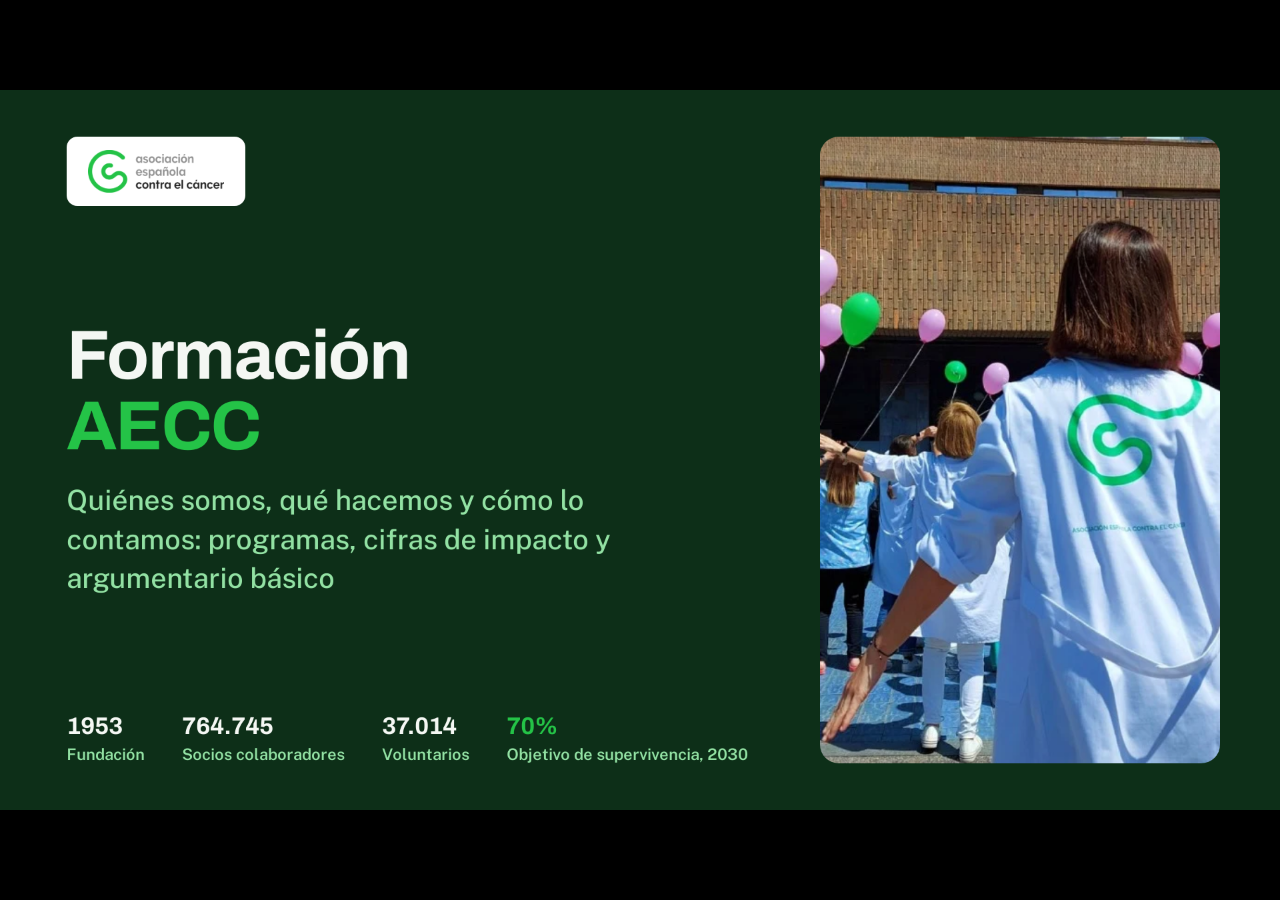
==== bundled/Formación AECC.html @ af008839 "Publicar formaciones ONG Portada (index.html) y siete presentaciones autocontenidas en bundled/. Inc" ====
<!DOCTYPE html>
<html>
<head>
  <meta charset="utf-8">
  <title>Bundled Page</title>
  <style>
    * { margin: 0; padding: 0; box-sizing: border-box; }
    body { background: #0d2f18; display: flex; align-items: center; justify-content: center; min-height: 100vh; font-family: -apple-system, BlinkMacSystemFont, sans-serif; }
    #__bundler_loading { position: fixed; bottom: 20px; right: 20px; font: 13px/1.4 -apple-system, BlinkMacSystemFont, sans-serif; color: #666; background: #fff; padding: 8px 14px; border-radius: 8px; box-shadow: 0 1px 4px rgba(0,0,0,0.12); z-index: 10000; }
    #__bundler_thumbnail { position: fixed; inset: 0; width: 100%; height: 100%; display: flex; align-items: center; justify-content: center; background: #0d2f18; z-index: 9999; }
    #__bundler_thumbnail svg { width: 100%; height: 100%; object-fit: contain; }
    #__bundler_placeholder { color: #999; font-size: 14px; }
  </style>
  <noscript>
    <style>#__bundler_loading { display: none; }</style>
    <div style="position:fixed;bottom:12px;left:12px;font:13px/1.4 -apple-system,BlinkMacSystemFont,sans-serif;color:#999;background:rgba(255,255,255,0.9);padding:6px 12px;border-radius:6px;box-shadow:0 1px 4px rgba(0,0,0,0.08);z-index:10000;">
      This page requires JavaScript to display.
    </div>
  </noscript>
</head>
<body>
  <div id="__bundler_thumbnail">
  <svg sc-camel-view-box="0 0 1200 800" xmlns="http://www.w3.org/2000/svg">
    <rect width="1200" height="800" fill="#0d2f18"></rect>
    <circle cx="600" cy="400" r="260" fill="none" stroke="#24C347" stroke-width="14" opacity="0.5"></circle>
    <path d="M600 300 C520 220 380 260 380 380 C380 480 480 540 600 640 C720 540 820 480 820 380 C820 260 680 220 600 300 Z" fill="#24C347"></path>
  </svg>
</div>
  <div id="__bundler_loading">Unpacking...</div>

  <script>
    
document.addEventListener('DOMContentLoaded', async function() {
  const loading = document.getElementById('__bundler_loading');
  function setStatus(msg) { if (loading) loading.textContent = msg; }

  const FONT_MIME = /^(font[/]|application[/](x-)?font-|application[/]vnd\.ms-fontobject)/i;
  const MIME_TOKEN = /^[\w.+-]+[/][\w.+-]+$/;
  function toBase64(bytes) {
    let bin = '';
    for (let i = 0; i < bytes.length; i += 0x8000) {
      bin += String.fromCharCode.apply(null, bytes.subarray(i, i + 0x8000));
    }
    return btoa(bin);
  }

  // Error sink persists across replaceWith since it's on window, not the DOM.
  window.addEventListener('error', function(e) {
    // Failed resource loads (CSP-blocked links, scripts, images) fire plain
    // events at the element — warn only; real JS errors carry message/error.
    if (!e.message && !e.error && e.target && e.target !== window) {
      console.warn('[bundle] resource failed to load:',
        e.target.tagName, String(e.target.src || e.target.href || ''));
      return;
    }
    var p = document.body || document.documentElement;
    var d = document.getElementById('__bundler_err') || p.appendChild(document.createElement('div'));
    d.id = '__bundler_err';
    d.style.cssText = 'position:fixed;bottom:12px;left:12px;right:12px;font:12px/1.4 ui-monospace,monospace;background:#2a1215;color:#ff8a80;padding:10px 14px;border-radius:8px;border:1px solid #5c2b2e;z-index:99999;white-space:pre-wrap;max-height:40vh;overflow:auto';
    d.textContent = (d.textContent ? d.textContent + String.fromCharCode(10) : '') +
      '[bundle] ' + (e.message || e.type) +
      (e.filename ? ' (' + e.filename.slice(0, 60) + ':' + e.lineno + ')' : '');
  }, true);

  try {
    const manifestEl = document.querySelector('script[type="__bundler/manifest"]');
    const templateEl = document.querySelector('script[type="__bundler/template"]');
    if (!manifestEl || !templateEl) {
      setStatus('Error: missing bundle data');
      console.error('[bundler] Missing script tags — manifestEl:', !!manifestEl, 'templateEl:', !!templateEl);
      return;
    }

    const manifest = JSON.parse(manifestEl.textContent);
    let template = JSON.parse(templateEl.textContent);

    const uuids = Object.keys(manifest);
    setStatus('Unpacking ' + uuids.length + ' assets...');

    const blobUrls = {};
    const resourceBlobs = {};
    await Promise.all(uuids.map(async (uuid) => {
      const entry = manifest[uuid];
      try {
        const binaryStr = atob(entry.data);
        const bytes = new Uint8Array(binaryStr.length);
        for (let i = 0; i < binaryStr.length; i++) bytes[i] = binaryStr.charCodeAt(i);

        let finalBytes = bytes;
        if (entry.compressed) {
          if (typeof DecompressionStream !== 'undefined') {
            const ds = new DecompressionStream('gzip');
            const writer = ds.writable.getWriter();
            const reader = ds.readable.getReader();
            writer.write(bytes);
            writer.close();
            const chunks = [];
            let totalLen = 0;
            while (true) {
              const { done, value } = await reader.read();
              if (done) break;
              chunks.push(value);
              totalLen += value.length;
            }
            finalBytes = new Uint8Array(totalLen);
            let offset = 0;
            for (const chunk of chunks) { finalBytes.set(chunk, offset); offset += chunk.length; }
          } else {
            console.warn('DecompressionStream not available, asset ' + uuid + ' may not render');
          }
        }

        if (FONT_MIME.test(entry.mime) && MIME_TOKEN.test(entry.mime)) {
          // Strict artifact hosts allow font-src data: but not blob:.
          blobUrls[uuid] = 'data:' + entry.mime + ';base64,' +
            (entry.compressed ? toBase64(finalBytes) : entry.data);
        } else {
          const blob = new Blob([finalBytes], { type: entry.mime });
          blobUrls[uuid] = URL.createObjectURL(blob);
          resourceBlobs[blobUrls[uuid]] = blob;
        }
      } catch (err) {
        console.error('Failed to decode asset ' + uuid + ':', err);
        const blob = new Blob([], { type: entry.mime });
        blobUrls[uuid] = URL.createObjectURL(blob);
        resourceBlobs[blobUrls[uuid]] = blob;
      }
    }));

    const extResEl = document.querySelector('script[type="__bundler/ext_resources"]');
    const extResources = extResEl ? JSON.parse(extResEl.textContent) : [];
    const resourceMap = {};
    for (const entry of extResources) {
      if (blobUrls[entry.uuid]) resourceMap[entry.id] = blobUrls[entry.uuid];
    }

    // Artifact-host CSP (connect-src 'self') refuses fetch() of blob: URLs —
    // consumers read these Blobs directly. Survives the swap like the error sink.
    window.__resourceBlobs = resourceBlobs;

    setStatus('Rendering...');
    for (const uuid of uuids) template = template.split(uuid).join(blobUrls[uuid]);

    // Strip integrity + crossorigin — blob URLs from a file:// document inherit
    // a null origin, so crossorigin forces a CORS fetch that SRI then rejects.
    // The manifest bytes are ours; SRI protects against CDN compromise, not this.
    template = template.replace(/\s+integrity="[^"]*"/gi, '').replace(/\s+crossorigin="[^"]*"/gi, '');

    const resourceScript = '<script>window.__resources = ' +
      JSON.stringify(resourceMap).replace(/<\//g, '<\\/') +
      ';</' + 'script>';
    // Inject after <head> so the DOCTYPE stays first; prepending the script
    // would push the parser into quirks mode. DOMParser always emits a <head>
    // (synthesizing one if the source HTML omitted it) but may carry
    // attributes through, so match the full opening tag. slice() rather than
    // replace() keeps us clear of $-pattern substitution in resourceScript.
    const headOpen = template.match(/<head[^>]*>/i);
    if (headOpen) {
      const i = headOpen.index + headOpen[0].length;
      template = template.slice(0, i) + resourceScript + template.slice(i);
    }

    // Parse the template and swap the root element. Scripts inserted via
    // DOMParser/replaceWith are inert per spec — re-create each with
    // createElement so they execute, awaiting onload for src scripts to
    // preserve ordering (React before ReactDOM before Babel before text/babel).
    const doc = new DOMParser().parseFromString(template, 'text/html');
    document.documentElement.replaceWith(doc.documentElement);
    const dead = Array.from(document.scripts);
    for (const old of dead) {
      const s = document.createElement('script');
      for (const a of old.attributes) s.setAttribute(a.name, a.value);
      s.textContent = old.textContent;
      // text/babel scripts with a src: read and inline. transformScriptTags
      // does XHR against the src, but blob:null/ from a file:// origin is
      // silently dropped. Inlining makes it a plain inline babel script,
      // which transformScriptTags handles unconditionally.
      if ((s.type === 'text/babel' || s.type === 'text/jsx') && s.src) {
        const pre = resourceBlobs[s.src.split('#')[0]];
        s.textContent = pre ? await pre.text() : await (await fetch(s.src)).text();
        s.removeAttribute('src');
      }
      const p = s.src ? new Promise(function(r) { s.onload = s.onerror = r; }) : null;
      old.replaceWith(s);
      if (p) await p;
    }
    // Babel standalone auto-transforms type=text/babel on DOMContentLoaded,
    // which fired before we swapped the document. Trigger manually if present.
    if (window.Babel && typeof window.Babel.transformScriptTags === 'function') {
      window.Babel.transformScriptTags();
    }
  } catch (err) {
    setStatus('Error unpacking: ' + err.message);
    console.error('Bundle unpack error:', err);
  }
});

  </script>

  <script type="__bundler/manifest">
{"0589532a-758d-4227-93f1-48cbd0598e9f":{"mime":"image/jpeg","compressed":false,"data":"/9j/4AAQSkZJRgABAQAAAQABAAD/2wBDAAYEBAUEBAYFBQUGBgYHCQ4JCQgICRINDQoOFRIWFhUSFBQXGiEcFxgfGRQUHScdHyIjJSUlFhwpLCgkKyEkJST/2wBDAQYGBgkICREJCREkGBQYJCQkJCQkJCQkJCQkJCQkJCQkJCQkJCQkJCQkJCQkJCQkJCQkJCQkJCQkJCQkJCQkJCT/wgARCAKrBAADASIAAhEBAxEB/8QAGwAAAgMBAQEAAAAAAAAAAAAAAgMBBAUABgf/xAAZAQEBAQEBAQAAAAAAAAAAAAAAAQIDBAX/2gAMAwEAAhADEAAAAUb+RtcdMEo1BExAExAWwBa2gJW1YlbVixMQRKAYKCImCO7joniJ7ju7jp6Tp6TigiSgySgyZkgYOBYsAWpoFWs5/LrDLdbO8/L28iGxwAWqt/pkL9c4PP1czUyKOnm7w9Dl50ba7SrPRqNMIyIxhbQGjNS5TN5JgzmiPLsdEir/[base64]/ZxuXSqVZi30dObNJ1cSBL6ZdYqWoz1PR0yazSWHUbUpxERBrOq5GKTJ1wuCbZUxVjGBErkGKTwMGd0w/[base64]/[base64]/RZNt0riTKy1HtS4YM8DB8KFvJXh8FfnxSBsAIhwCoMSJjie7l6O4ju4khIIhmCIJGGsg+Hg+Ho9dExZETBAkIIkIIlAAGKrAwRa2rFKasWBiDEwR0wd3cd3ScUSEYmG5Tae5LxjQZBHEhTB1AGEAh9Na+WzJxrN5lzOsY/[base64]/QzbDAbLJxMFI8csqudZ+Raoceq9a77XecfbYvvyVHJqj531gZvz7C+u1c6+Kj9dzNZ+a97jClw6t5FRbzmS2ph2bnzYXqNXLpadlDqkonGgRbraj0EpBYpmlwQbztJg9vNn0Xm9/[base64]/ALH8xzc06522mVWZsIcFkSMjgNUvJarUbqZd/[base64]/n6zUB4lNVlZRGwiOZXhb7KD5XioRwqmwuXNjJAiRmKASiILuOYpljg5UvcBgLfAp4OCkoJmvye1iYWImCBmEiJEgSEESFRAwBejUs9DZqM1HQMkL7guS8KO46gymtm8BJMRJMxxPRJPRJ3Rx0dBJBIcq4bypGcEhSMnd0kdPHd3E9HE93Hd3E9HA4W55zHS0eTf8/[base64]/[base64]/Qsr2qt2PVRIkRMLETBAkJAyJAzAetVu6jM7RrU61WNLazRTSWQ7KvebljfzrodkKyWHKZRyMhSPBcMk9HE9HEyMxMx1FAAMWirDF/NtqT2kyy6FptRRt4CSkgugmO4inYor5Lzvo8vh6Q9Z4Xb49fa4zNfXOtNiurTzKGd7dSOzOkpXoDpDbXOrBVj3nTqme8dkamh24+QHWy4MVsskJGxa38ucy0xCr2q8Z4NphZrM9TdXuyp60EtUYqLqWcnQ1lqXxcPlwTrRkLOemnaXa1wqAyAznqz8+/nom/S0D0scMvRMHDMERIkDMAzB1oWsrW3DRbpwV7PuDKtijZbtCiKGG8Wtqyk2YKroKfD1jJHguHoPh4LhgOQ4PhGigFwaYBcvy1aljPehx7kn0ptO/wBNTI9RSMwXDxMRJ3dAujdpL5wbdPHTDxvpHz7HS97P5j67h29bSFMLq2XY3Tu0GRpFXfrHAwCS6JelYXNzQxbO82NfyXpO/Gx5/wBAjry8r1ivjUwI3LmpZRcIISJTLVyNPAKFauG5q6vm/[base64]/0D5P7Q9UQHqzMcTw8FA8csxWvR0ah53zfsPPS4IW68rGKdx67ez5Lb4d9lBuyzSsdNDdpPLhrYzKrMGNiep82up6fH2foeKRZT1nQ4CMfL9F5rFNYhZKuAVk61KPM5Pp8rUxtCtp1p6tC/nU5ejmmOJs1nSvp0BGgl0XGUyluMRYVtdyQmqaJzL+aibNa7Fy/Tv0AzEvRMEDMECUDrye1F+UtYykEQWX1SPQv8vrWdBABkXqK+khN5L3n7FGPU4NnBXY2EOsPgkYSZLDaxFg65j2IcNkZQmA07w/q/luZp/QPlf0U0815atHynuM6PFe21WhHBV0cJ0DyyQShD0KCbAGbg+oypfHVd3PMi3CMbdcpdx6+k1PLa/[base64]/[base64]/n0mQHBjOh9O8R6/emnNi3rImhK6mpUkpLb6dsdK5GSohkrIbIERWsKMnF9DjS5a7HHm6HoMCW3Zyb/Pe/u+R3vP6PT2ch+bpRTZct4ClmRIBVgVr6uXo+vytQ6v155+Fv4EqJJeYddtQr1Tpak15CrWhQvy2BIIr592hU6OdfS2xDC/aoWJbALcIToIXNu1JTXCty1VHMl+/Uu22WAaV4mJejoOkWVdh4ambaQ8PJ13Hn12MsxqehUlnRydWyzUbWWlsY/oJOqw9Ywb9AsXKj0tXkvVT6Ip6G35bQrcKnZHGuRspEeCBGfPvb/PZKpK3s59LdO9vb7MNJXFQjKrZ8XrGffq46s0cQETESMNTBkxBISIjG3c6PPwwFT5n2HnIxSJa6N3C0uXTa1fJ6fn9HqreNo4t1iWayZCVdBQJKVGvXlnu8ed5v0/lSV8GYFZtcqVLdXRHH1jr1S5K1Z14rUrNWyxep3Rj0WCwfRLNyjbW0pwGdV0awpiuSGocalyndWxI8iYkZejoJfDNS6tq6otRJeRZumd5XexjJz9TMlTqZehY2q6qob2JryItVzXHHiG2a+imlVt0FWpiCXqlL13Esm+/DdWoFOyNSymK8N7bxciPoflvpQN2Tt6Brg47MQsUlbEqNRDrHNBoc8JMiYRwRxLkgZUMrsWYVPUzVsYu7Rjx6btSVVpHGrYrN8/fe1fMa/[base64]/WbDEsuSjoqEvDNLy255/[base64]/Hwywh5dt1bkLWxI0hJX2KNqLZDNVc67RQXNsmbF2oc6rInl6tb2gAUGWWNLNabJqJw9ZNAis15HP8AT4EtTuGw7FZ4HQ+LDa9m2jXYEHoVNhMrIP0lUevZ0eddV0rPRY+35xaHosH06aceZWvsPPSoo/UPlv0VL+fm+NX2tfF9IZFHV8maT/KXz0z6dk2Roa4y9BnL4SV8s7FtYMY64WrblK4ei1vNegKuZtUCjqUb1WTXyOzNWvLjUt+jHm6OlmLptpW+PV93Ntcuuzfxr/HrrWc63ZcbXZvDSCbmFtCapea9ZSPJC5Ps8YAY2cYnXAYCkuUK4uXnqdFy3WtC0WFIZixU2qdg0uCYpVXLsuXql9a9LXqpiBcpKn2HnfV2HkJzVitY0hecdVG6tLQLdnOfR4uxRXztfTzJJs1bFDcp3YGwALVmGFrWqayfPtt/nq9Bj05Km5h+hTa836rFXK9r4D1RflBynUvMs816FOQY1mn6tNpNrKWpQbXihmekYV9tWpTNHxxp6FeggJ3hqy+7Rh2wcu1QlpVLlMbaq2Uu7eBqro1mJEXKr6tDwJaiu6Wc2/nnms2/RlZdovzq01JcOujoZNzl23bWRf560XUrG82prv1g44rEotLzvI817bI3jzYnHr8kFEkCQUC2AL4ol6xXslx6HRC5CmNUwSXLNFlNgiIYl+5WtKxbOMzM3c4tbFPXsxaXturylb2WSeSz/QLjP0cy+WUWKBYqqqh5zUi7Fd1HaSUW6d7PWLKL6aGlTt0jLsY6pai7JlD6S5VE7KDxTdnzqexf43fXShYFisyweV9h4/0KbXn7OQpwBy9cr7CWsP0nhrLn0HzPrDknWUfBe7QfN9y6srCuZa9K9RG2a1lHamXfW+JABYrWasLYpAEUS3ayqpiVDEkwItmlnDtYtUbPLpqX8e/y7alzMvRdbWZrDjUWowZhFosjnfnsD3OB15Yvd3q8vAQgCY0AmMvWq9ktMSyBUxdNYphKnCBIiHYrXUvWUPUu7gKtsANrI1bNWa77K/WTKVTUSvlKfqfKx1MVKpLlItLVUD0PLJQ2CqsWM0qOst9VrKsoZ9mrKV+tbSy1QKGZcybNOFXTJq7useO1N62DaaR81peh8gnoIwL66La2jF3epbdZHlfYePT1e/5b0YtUJUxACvgauPLXNDBdO1VGWa1lLFqrZXVV0i3osWWq7FFeuxEoZ9vMKMiRJiYxjYxqH1Wcut+/j3OPXZuZNvl11X5tqy6yqesWpVNhCXCkWk535rK9ngd+OUJR6fKAnAEHC85TBxIKVwzNkmuUdImq1Nro7QztNbjAYT3Qd0ShiA1t2PKU692j5vXPo2b4cI9FkUoLxZ/F5dWKepNctvqXhlqndir3GWdzM26r4l7Jlr8LUdbRaUhISrj7JWZzmwMv0Fp6nS8tdXex8OsBlWYlyUa1mzAv+g3Tz/tbVgqfN/[base64]/o52iMdAQL03V1LJULKFF9WXnJto16zWOXxDZvC7Nm1ZmxuEedx/X+VMbMuVA1ssCL+bePR7/mdFPRW8y8TTbRXznmPfJPCaevVOFdsZXu5stRcrIrNUMeh6WmqcuqKyJlTbHhICaN3Plo0LlE4xMmYkdIvOr2F50o1Fz6WbdB/PprW8i3x66bs+1jdyzRfZeKq+5sQB2cDFSjUtrxrytH1/nPX5afd3p8/[base64]/LrzDlQqrATKIak1koIFbEhjMHRPHsoT2a2FwpwsEaAQEPSo8ZCybImrappqtEhm/lbNUse3nSiUWhugm0Ptrt2G2IDSNQnFZhnJ7pe7pOsztHb6dWw5gbBpTnyortojUI6HGtoQHyoB9ZFD0rZfVcUM7TzCrE8hMWws2K1gsOSxXOS6yKduiUaFylLWMGDoZwuRgZYrMLwi86/ReWEOsHkI3/AD/PZSMzTXVTxu+6gznvQfQfjpoOoOxq3ZoNlR8/9J5n3eCY6e/KWBB1cpHDIEkuCXCJwNUjSElBLa46Bk6R49UK+zoojie6UiW2VrMtOim251VKlrCSJqXjVNbzaTeyaoJMJWXqugjdGtp0TOI4Dqi8yxjlWqYS93cnOC+t/apbiPsDGkVDpwnPZWhVWUL0iBbZXNLIi1atbRpFc5JHurWVo5mnmlPu5CYthYsVrQdms9XMU2wKNmlFKpZrKhyXlpgmVk2axzlNLbokh9Rxes07g7znpK8eP4g59CkOVrazM6vWKFjn0uNqt57unTLN8zl2q30PBxR28yPAQxTiRmRcTA5DkDwJYw6zgEMWMICIGRP/xAAuEAACAgEEAQMFAAICAwEBAAAAAQIDEQQQEiExBRMgIjAyQEEUIzNQBiRCFUP/2gAIAQEAAQUC06K/tMYx/wDRsmeVRT1b545J+UuNUex/lUsrh9cTUQzLhgsXHaHiRAfiW38XiQuirzft/a/P9z232toFE+UftZMmRWYPcbFMVo7RSMjfUfODHUYnEcOlDJwJVnt5PZJQ4/Y06I/bYx/9Exk31XV9KXEsKVlWflL8c4S809Fr7z1Y8wZZ5ksFTypIRnKa62iz+5y6vNr7XheYdT/+s9kPBE0b6/QyZORzOZzFaO3IpmUSfUTBJdQiYLY/TgSHH40IX22Mf/Rz8flKMS5NE/xr/C2OJzMEfNcif1QT6hLnU0apYcirpzF3t4f9k8kRiKngn9TYvMHhktq/LI/jpJdp/r5ORzOYpiuHZkjZg5ItnlIwY6+FK+4xjH+wvsPazzF5vUu7fxbWIL6Lu5SeDIiHUlPp9OqWJyRqI8q2Q/KZHA9ntE/v9q8Tf1f2Pk8Rl3tHznLX46V/Wn1n45M/rZMnLdSHLPxqX3GMf7CF9h7WEH/uUu5vMLJFf/F+Tmj/AOeRy+uM1hPqUvrU+UcZV8VArfcuzH1bJ4UhbIh1F9z8kD+yfSH5W3803/J8smTJn4ZM/tV/dYx/roXzYxk/CeJqWSUvomyM/wDXKWJ2PrPSJxeUzrDZVMm+SuXuQr6kxSG8Euz/AOH4W0Vkb6/uUipdNkvCGLz/AFrrTf8AJj44Mf8ARQ+4xjH+shC+bGPt2s/sZdc8ExfjazlmMvEH1cRY59Y5JSwVWYeeMrIcLF5/svEZYHLJLwtl0NmcbR6rJ+EMW3/zpV/s+ODBgwY3wY/bj9xjGP8AWQhfNjMYV0hdut5eXibINyLPKJFD+rUCM5UZ4GzkSllZ9yGO5ecfR4Ij7URCY2Z7hxal4Jef693+Ok/P7ON8fDBgx+svuMYxj/UQhC+bGWyxG19cus4IS+mTKZ4NR+cfL8Uy+q3sZnDZkh2J9ReH4lLsj4fnxtLpPwn0xkSTIsa7j2f3fQw/2e2OtHtntmDi/wDsHs/1UIQhfFjGTfJ2Ge0+63lTxx//AJ3dpdQK/wAp52aEx9NMif2Qto+ZL6l4fl/BEvKG8qHkW0UaCP8AsltJGBxMDgcRwOA4nF/q4/VYx/qIQhC+TGWEvpLPP/3HzW8SyLw/xk+yP5xaLIQiT6PDfe0ZYP4/EeowZPwp8lF8XOPZndH9/hEW9MetI8Sjae4hWcts52fg/hjrBxMDgcBxOJj/AKJjGMf6aEIQvi9mMs7dn5TWHB9+JNn/ANFq7/kfOckb8QnB4faXj+oTHtHx/PDi87+Hstv4IjsipYhpvG2TkKWD3GKZ7iPcMnPO38P4YMHE4nE4HA4nEx+6xj/SQhCF85EifizxYNpjWHIizI/NqIYOXIhjZNpyWJeCaELznJ/9R2sWJLyiSP7svB/No7Ux5S44q06+ndfFscmKYrGcz3DmZOW2fjgwcTicDiYMfssf6KEIQhfJ7SRIu7U/GBS5jIvEhNNWJMxhC6k+nJZjISyWSUtv5BkvMfykTjzghbS6f8I+PB/Md4F4NLH6rOq6V9OyF8WPZfDJk5s5nuHuCmcjPwez/YezH+ihCEIXxY+9pki3qMiSwQ/KzqciMkfgx+dvKp7JfSf0/pHzIj4XZjiTWHDaXZE8NecfDxtool/iC+nZC+WDH3MnI5nuHuCmcjOf2WMf6KEIQvkzBIZ5leyT7miuObNR/wAsvqRGXuKRIltEzxcsMnvjJ4bKya4meSl2L6T+v4YMbJnk/ujLyP47JGDBj9nP7LH+ghCEIQvh53n4kPqN88EmZzBfTOzsre3gTJIyR7MNEiLyNdmCEuLsWJfxYzayP4sZk8rHX9bF4/giIjSFvc94/DBgwcTBgx/1L2Yx/fQhCEIXwwPaW1jxHUWZnLsjLBI8kvpk+0Rffkkhiez6b7U0ReDgflH+ZJ9kN2sCPA/JDw1vEiaX8X/zbJiYjPxe2DBgwcTicTBj/o2P9FCEIXxWz2l4s6NRPqXUuuLMoawThk/F42Uj8iS2iySIMaGsEZOJhSJH9fdcX2Me8umLqQ+tkRNN+KX17rbJk5HI5GTP2cGDBxOJgx+89n+ghCEL5MbLZxirtZUiV7Y8sq0F94v/AB3UyhqPTtVpzPEjLg7IcjwS2TJfUNYIsXalHiZLI7QfWCfTreV4fga2zEfiXa/hDtTOuCZHzpfxj+WyEY+D+GTkcjkZMmfsY/fY/wBBMiyIvm5cTUanBYnJI0+hs1JpvSaajioIbyX+n6W8t/8AHqyz0S+Bfo51koYODOInglHO0GKLkcHEX1Raw0QfVsSHTsWVH6ookjrMJLEt6Sxbo0r+iL72QtsGDA4nEwY+eTJyORyMmdn95/ov7y2ZyIMgIXyseFyjOyyfuP0/0x2EK1BDYxmGdo5k4K0n6Jpri3/xipk//HtXBaj0vWVkq5wJLZSI3SR9DclgwIazFogxLDGTRDb+/wAq8yJLaJpvEN0L7ODBgwYMfPJk5GTP3H+k/uraR/aiAvnqZdwpttt0XpPGWFFctsbYGho4CidnZk5FmnpuL/QtJYaj0Bot9Kvrb01kTjKJ5X4NYkeCa2TOhomiGEYF5IdEx97RNN4j42iLfJkyZ+5gwY+2v12P7iEMmLzUiItkLbIlKxw9OjmNUY7S2TE9+JwOBwOJxHExu45HUmS0qZZ6apLV+m26YkjwRZ7eRpxEz+fye0vCJeTypD6I9mmZHxnaIvs5MmTJn9R/9EhDJxIx7rREXwUHIjp0hShAVsTKe2BxOBg7+zxOBwOI4mEzB7aa13oVdxqdDdpW11CwbP6mRLOz+OO3lD8KWFLxA0/kyJkRffyZMmTO7+wt3/0SRGuTFpLZC9MtkR9JI+nJC0SI6WKP8eB7MT24nFGDA6oMelif49qM6mB/kyR/k1MUovfBgwY2wYMGNsEkSOXamLDL9LC6PqHorqJLi1ga2i+5ofjkcR8ELskfxkSjyzImRYv1smfmvk2N/ov7NWltuKvR5Mj6TShenUIWjqQqoox+i4RY9LUx6VHtWo/2o5tHuxMrbBjfI2OZIZ4FPBC1MnFTj6tpY+4001I8ikh9khI/uMy8H9YtqGMZEiL5P9hfHI3+zGLk9J6WRjGC/cwmOiDPbsR7l0BayvKmpbNDgxxGcSSJHNor1JrvT1qzX6eemsIy4mDJPsQyO39fYvJUz+MiiK+eDBgwY+GTJkz9lfJmRyM7Jfrwg5y0WhjRFsS/6GVcZk9BE4ayk/z+BC+u3Z1ptwZKslXgsrK9NyFGVRqtLT6hVrvTrNBbPsrkceSYvDQh+H4R/SoX4kUJfBP7TH88md0LdbtjZnZIjH9ZLL9P0SqjJkY/9K4qRZ6dRYPT6uk/z5VlWqqtMZHWX04hVKUJdSjwaNTo4a3T63Rz0N+MOEsbYwLyllze62rF+KIISGt0xMz9hj+2hbrZsbHskRQl+rRobLjT+nV1NvCivsZ/YyZ+w0mWaCiYtNbUQtkicozip9wkeRfSerenx11NkJVyIvt9oj1GW6P7WRlmCIISGND2yJifzZgwYMfYWz3bGzOyQkL9SFUrXpfTYwElHZ9tdfJvBnIv+jk8RRg1MHXbRjihoR6x6OtVKr0PTRj6h6LOiSWIofUTAxD81kPxgQRge0kPbImZ+6/itnux7JCWy/T0+hlcU6eFS2kyK+Tlgzkiv2sGPs29R8iJ1qSrzU4syORY1KCgjgesemfQunLse2BdH9rK/FaIIwNGBjQ1smKQpHIyZ+8tnu9sC3yZ/R0Wl5EY4W7F8W8Ep5cF9zJn9i3uCkJmTU1lc8swWRwRZyH2etekqGzey87VkPFCIIwNDRgkhoa2yKQpGdsmTJkz9lbN74MbLZmTl+hTX7k4LjHdiGxb+Cywqj+nn9OXib4yUz3D8jhxlB9DGsSrXHacFNesejf4263gRKERRgwSRgkhowOI47ZM/YyZMmTJkyZM7IUTAxCRgkMXn7+nXE/i3Z4Qt7bMEFzlFYX38mTJn9ORrHwcbllQyQ8W18lW+ltOPJVi2srU4+oenS0+qq/8dvsqtplRL+IX5VlEeojMEjBJDRxOA4jRgwYMfaycjItkRW2BiQkYJDI/frjyl4lD8N/7KRHeyfFSlydMML9/JkycjkcxzYrOa1seUKHyKulEY+pJ7MlB8lszUUQtKWmesemf5UJpwceyPmn8qF1FDMEjBJDQonEcSURr7mRyMkRbIjtgYkJDJEiH39PDCl+UPwXgZkSy9pPCtsyaavk/H6WDHzyZMnI5HI5b4LJe3GDGslMXGd8cq1e1fVZ0rBTH4j4ztnZywO7vnyb/ANUoWqSu0Om1Jqv/AB+olTKq6mP1VLoe0jA0NGN3ElAcTicR/PA0NbRQlvAQ11gSEiZIZD70I8pRWFYu6/xg8ol4Xhb32EF7tkYqEW/2MjkczkZM74Mb6z/ijeV2GSX1LXVZWnllJlQ0RWI5HbxPdQpDZPpptSlD3IQtnCyt9Ps9T0imVw+qn4f1mDHbGzPaRKI0Y2l88DQ0YIRMbf2C6iiWyRgsJbQ+9THCJPuqRHafwslxV1hpIcISsF3t5/TycjmcjO2NsGDBj4XfVCUnXYtSoRr13KcJKS1EOo/RdGJHoj2mSZOfbkyFhyJ9kERLalJ1i8aiKkrtDOh0Y2Q9nt/ZkmV9uKJokYGWM5CZkyZMiMEkY7gh7R8xXUETMEVtYSP7D7sI8pRiYLenR4T7TJsyZ21FhBO2z8YpZPBnIv0MnIcy3UwqUblYs7JCicTiYMfK19ax/XfOSejtNPcZViv0c+aj1gUuJyRLsayKJjBnbJkyIRcjTYsov0XtPyk8bLZ7SRxIQ7S6mPaUup7Y2ycjmRkIkJEESGVduK6iie0drCZHzD7tMcKJksWSg/[base64]/Jkchs1uvjpDUepW6mvB6NX/7SRj7bLDVRyaRLGu0r09nvSiaTUtyou5JyJzHJllTk6rOImJ7MQt8kZ4ecr3FCY1lain25SQmZ2Qt2MtLZ4Lru1YQmVPIo9TXVrJzKpEJCZFCXVhI06Efx+REyZMgitfcXRB9x2sKmWPpePyujKMXdYaiw0i7iWT4qH1NIf3299fJy1aIorbhLR3e/R9tlhfHJW+ErIV6qrV6aVFkG4vR3dRuTJmTplkO65Ce/E8b5MkLOtRZiNM+UCcOUbIcZHnZMyZOQ5DZay9k39RBmmIrq3xqJdyZBlciDK9rB/lQiJLwLawmMgiC+4odRjiURss7Kh/g5dTu9s098p33W5LpcpaaOIx+mOXOUI7ZF9xszvg9Q9KlbP22moldcpy0lPsUfbZMuRdLiV63i9ROvV1yjh6eeF7k0e/yITFI8nHtEOzHxkzmK3BfbyUW64Vz5I1NeSTGzIpHI5GTO1rL2SfZWu9OheNRLrUPtkUVIrKkYJROH1VLCgT2W1hI/sEQX24rLUemu4jJsr8z/wCPl9Oqf06TqMpEPqnT2rZlUdpSId7ZM/LO2TmTuhBVauq+eDAkau32NOj07TK+2vT1VfdZItRqIlkcPlgzkqeHV9QtMjhxYngTTFgiKW72bJDmV/7LX4jtNZWpj7c+Rn5SLWamRyyQKUUIz1qGXPauJWiuJWYHEUO0sKJPZDLCQvMCtfbpjtx2ZMrLP+NdLWP64/RTdLEKfMH7dcJc5JYUpYWeTisJszvn45LbFXDU+q3WycpTfolfGlaumUkI9Zs+lHpdXt0ZORn7bJFhbEurJ9GcOJpbMClyTpOKQzlghPmvAsnZkYyRZ0M9PXPWD8p9HqNWYowKJxMbMskX2daizO1RQVEmXyLmQKkQRArEM/oiWyGWEiJArX2kVR2yORyJEGNf68/Tb9d839epl3pI8p3yKXxIy5KyZUiTwOYn9m+pX1XUyosKf/[base64]/L1tVl2mno9RWY2Q0KJVrL6jT+rXSnrrfa0vp+u/wAacHlfakixGoiXRGjwyEuLpsyQeTBKGyyLoi87LaSLYdajqPpS/wBf8f4we+urxtkbMjZNlqyXxJQ2pRSiJItLSpFcRREisjIbIiHstpk9oESH2qlxXLC1WtlElfKY5lcj3Hh1SiaW/wD132ZVH01ZxDOZ1PhQiiPVt31VR6vtUI+5ylX4yZEZ+ODBxHpq5WKJxJaaqw9T0WnpXtlfp190LdNdSZPSo89X63b/AKz0W9zr+0yaLoZLoEojRWziVT4uq3JGeV+RKJx2hkQtmicTWRwaKHCr+LuOeMl4RqbItS+kyNmdpE4ltZZA4/VVEqWzLSwpKhI4iEzkRZElstrCe0EQI/ZqWWmajUKtX6h2NvaIrO69RCcYtZs/H8arXiuvubeI1LlK2ftVKeZ0W/69VqeUtOsi62ycjIvgtkvjrtT7updqzRiqlyyW6PT3Gm0Vell6tP3NXTp7bn6boXpI/aY0WRNRWTgOJ+Ms7VTIWEJZ28nESEYMbM1FXN0roh4tj370a1K2/Uqz/[base64]/JGNsCRgS29df+wyaT1C3SrTWy1NEhEUJCWzZKRyM/ZZNFqLEYLYdZ9t+dtPa0V25KpZI7YMGDBxMDRTZkssjyghjNT4bz8JEmORNkiBDeZMS7qQhFYiQ0SR4IyIMRYWCKyJH7CWWlhT8wEPssgjU0IknGUngr/GoteKf5Z505plwhZLlOmPKevu5Sj5j4jLDrtyL45M7IW7Z60//AGttLB3XRxGOMigRQls2SsJWCYn9qRai3aUcq+GBS4PyQ6KZlMiBkyZ+OBmnp/2Ie2q/FDEMmyUiUiUtoEN5kyBAyIgxMbMHEnE8EJCkTZYR81kSP2K4jfT8wZKfEepwT1J/k8ZajjIby6mQNQyXiXnTI1EvbpKvojbLlKAvBDpVzFIW2NsCQtsmRs9WedZnb0mrCrsyIihLZsnMnYeSIvgn8mWItXcjGTUV9TRCXEiyueCiwhZkVopnIz8WZ4ut5UttQvpXliJMmybJMe0CGzJskQI7IiJmRCRYiSIvApDZIj5rIi+aWXBEz/6RjkrtO8x4M1Wli42/SYwVPuP5XPM5vpmhjmWqnysNRL26iBkiuTxhN8SFhCZy+C35HIcj1KWdYQjzlVSq66o4cYiWzeCdhZaciLZHfO6+U0WwJoiXQyro4ZGXEjLJC1or1TK7iE8kWJ7rdopnwmxou/H+jGSJktsECG0ibGQI7R2TE+0RJoktkzIyHmBEXzh5h4sP6hMxyNVpJnvTrhjJMj5r/[base64]/zZMjYyQ9kREMkyT2gR2hsyJA/jMDiOIxsrZCRB7P41xyL8olngi+JXZFjUJLVYgThxVnRPal/QTILMrmIvfGsQimJKUUn2PZHQu3FNEZs9xikRH4kOJev9/pml9/UwrwJbMlLq63BZZkUnmjDUqOJB7L4L5MySLUNdx7NRDq1Yey6cXlFc8FcyEhMTM7Y+Fdntyn41f/M33syQ9kRESJMYiIhEdmRIbowSRMkRZCRCQmN/DyRjhY7yTbF5jBMt0UsQnOqPLk55LWS2h1WyRp1mc3mUFmWqlmYiCLJuc6tBzqs099QtdJFdisSPO3JimRyyuIsDR7aYqsmt9PtjqfTNB/i042ZJllvF6iTMuRArK2Sr4uHfxWzY5CkZGcjkTH5gXRytTDD3plsmVTK5EZCFtnbIyUSu36b3mx/lsxj2RHaRIYiIhEd0yDE9ltMsGITITIzORyOQ5lCztI5jfUrFAo1cZCvNVerJ+4synktJbf8AwxmmR/aulN5YitEfTKsfTTByNXHFlM3XNCWTgcCMSuB4HJmWiMWyqLIxMbciUyy3BqLskLucf7WkyPEWCJwx8FtOeFdreLhrORCeTI2TmO0lesKXJxJLrWVjRgwR+lp7QZCZCRGQnslvgZJZV64D/LZjHshbSJbIiIiL4RYnstplhgxsmRmKY7B2ClydMeMR9nExgdMbi7Q3Ut3WU1+80e6e4OWSWzGf2vqtE/opeyKIk5cYzl22ax/VHzHwT1EaVPW2WFWk1Vy/[base64]/dukX+7B6hIR6ddXVH3EzJGR6nH/ZVLhOEsxlPqy/iS9UpiS9YoJ+rVsnrq5nOMiKEhScX7uY5y60xLbJ5Mkp4NXf9Nk8vkf2Bp57XxyOJFd1DIskWQJVlkCxEit5iRkRkQkRkQYmJY+DGSjlaij2382MfwiQ2lsh7QIjLNq0YJRJwGsb6GrlOJOWC29Iss5C8zhBx7gadYUcbaivJZHGzK/yYyldvyvppe0UVRwrJcp6OKhp7JE2S7loI5tRrXm+McuXpMOE9BfWK7VUFfqZrdRDUCRVPGn1etjRG/VW6l6L0/wB1LT0wWooomajSuvarVTgVWqyPkp8wqIV4GzO2cEiyfV75E1hiImnnh1yypEon9qGIyTQ4lsS4fcqnsmRkQkQZGRk/ie2B97SRbX7kbIOEvmx/CJDaWyHtBkWSJiKxDROJZEYll6WvhXOXFXWlkskX3W6pxkuEq485LohIyWdq6BOOBlX5PavqPl39bIqiOL9qRotRmuyWC7UxW3p6EayONRS1G2Ut5aWi4l6QW6O+gldwpvtd9mio9+7GCcsFsmNl+myYaehrlGEYZKqCWq09Cl6vpz/9bTshqqbRs5DmXsyX+RESvzVMkxvI+iG6Z5GXF/lC6E87RZArZBikRkJmd2NEkanTq2MouL+3Ejs9lsyLIsb6mRKxbSRZEnE0dfO1Pir9X27OQuOVpYWq2qdMpS5EOiKFLBGwckywtiTKvIjxGlZna8siiqJBGs9P5SlRbByqvkLSSwenfjGJ6nXh5KL/AHa9oywe8Waps1k37KiekU9S6LZE2MQkVxFGNUNT6hO40GhlqnXodPUrtBprVrNHPSSr1l1JV6krSVhJ5H5uEIiQ81PZ7R27FIyMuNR52g9k+4shMhLBCRGRkQvg0SiarT+4msfbiR2ey2eyZyGQIC3micTRV8K4x5xt9Pcz/wDKmR9NhFXaOzTFtv0QREr8Mzg5k55JzJlXkj5kVdQltWu60JYU2W2EpZcEW6KWadPqeVFFlT1EFdXPMXp7/ZlCanEyNZIUcj1KEYVnpLf+Ncy2w5bwRTSa7Ve9Zp6HfdCCqiNlkY2w1ulemmzSzcqG1tdsiB/a+0PaG7YpHIm+tS/r2jvGQmVyIywRYmRYmZ3wMaNXpc/aREWzGLdiZnaBAW7JxPxjp19PFHgnUrYyrnWpaKVtlmmVaaeaOiY5DmSkNkivasZP6axFUSpEngtmWSEQIJCJTJSRqtOrhxcXVdOl1a2ua9yJ71USjWK271Sn/Qkel3qK1F45ZFsl3p6TUy9nTHosM2tD8S2trjbGfplCcsQUhFuyIbVP4Q2bGxnIuswpvMtkLZEZEZEZEZ4I9iYmZ2Q9uJJGr0v2UREZ3Qtmt0Vkfi0TZp39K7HBmHA4+4OsnQi/TH4kpZJjY9pFe0PEFyna+yJWipYjZItlkkRIoiZHInqmrnLBKqFyl6cz/[base64]/AK2T0e365MkN4MkslsyzvZPqzZETwQIktotbSJDGy1/BeYli2TIshIhITIyZGQmchP4skjVabj9rIt1uxkSsXz92dTq1alGLyO6KHqqyevrRZ6jFl+t5HPJyORyG9mRI+ZEOqmIrRREukWSGIRHZj6NPXKydzcpxShrKP9+ro1UbpVYmoonJQV1iLrMuymMyWmkh1yQiu62Jp4a680Wnlp6tXV72nfRp7/[base64]/lgwY3m8DeTT/AIx8VLM5vLII08S6WFYx7RRFbZH4wKLIwFXlWaSGojD07hqVGWnjO/2dFbZ/jaaa4Vf8VFbtYpuVvuxi9Jxmf8NWlsd1I5E2mav0vJZCdbhZOtw9SmiPqVWJepVELFOux5JdbT8CI7Q8w726I7MkTJkxfDJyF2PpiYmQkRkRmKQpEZieRM5GTOzGTjlaij2n8oi2ltHaQ9qmavX+yrb52vJkznaUHEb6ixMnEwYMGPjKXEk8mCjx/KeosRXErXGN8ibGIiRGtn2QjkjEjEjEUTiXzWNaq7lfVzJUz52xlOU37cKfohUlVRp//S0zrustesprOXUpE2OZPjNS9OomS9Kgf/mwRXpaYEiw5DJPZEdoMQ3stmyTLCZLyvgjpGSfe6IsjIjMUiKF0KRyEZ+LJwU1fQ6n8YC2kMW0t1Lirp85jfwuWC3oS+ed5SwN53p2/GBE08MubwrWPaK2Wyie3lxgQiRiJbWW4WovLJ5e/HkR0ynBemWZscqtbGyUNLqI+3V1GMpkmSe7kOQnkkXYHs9kR2iRMiYtmSJskx+V8P5siS4vZMiyLISFMTFIjITMi+LROCkr6HW/hAWzGLayXFS1jTjrS3VckPfIpF1UIJwc5fj8s7YJSwPs4nAcSkSzKT2gjTxwrpFjGIiR2SFAjEjEUUJYMkpcVqLiyzk/hCJp6iqA4KUbdLGcatNCmU5EpjkPeTGRGWols90LxEiYERPAyZMkf34fzkIiydfOO2RMgyLIsizImRYmJ7Z3wccE4pq+j23vEWzJWRT92Ipo1U/okLZ/B7XuRbYl8s7JEntgxsyoq8vamOX+MbpEnskISEiKSEhREhLaTwX3Fs8/[base64]/FR1UMw7Xg96DevmuLJLZDIj+T+GdsCju0Y+Mivx/Ctd1R4QukTeyIohAiiKIoUd5SLreKusyN/[base64]/giGy2QhkixkiRH45FPie5y2j2e2OBdX7ctsmSLIsUhTkhSychWYMkZbTliOqt924zsomMEpC8Z2/ETztLzF/B/FPK6MnLfJkz8cDH5q/Eiu6I8IXTJvZIrgRRGJFEVsyUiczUXEpfGEMlFOCqsjtKWCywsk9m8DmcxdmEhxMD6PJ/Y9mS0n8EQMkXshIZNljJEiPx49RjyPbS2iJmcltPuQlFxe6YpCkchSITFIyKWBM9Ru9vT/GTPL+GOO0kR+DffzycjPwwYOJxMEj+x8FEOUrPpVkxvO1cRdEFkihbZGyVmC64nLPxrryVUFVZGOENlkiUsjaJvA55F2J4PItpEvHRzQpbWk/jDaOye0iZMkSIiQ4j2TItkVLdCEjWablH4JmSLEyLFIUhCZ6tb38ZEfivEXt4+D875ORyM/HAoHAVYqxrBOWCdvIqWZiNNDjG6RPaKIIjEhES3bJywW2Fksv4QjkorwVQK442bJzJzJSJSyNjORHo5HIyNjPBxIDLUWfBENoiFs2TZMY/MSO0lvF4I2MyZyRIkdtZp+Et8iYmKQmJiYmcjXz5X5+Ufj/ADPedkZJPZfaSIowJGBlhe3k0/kh58V2j2iQIEfGzJEy0fwRUUlS2ZJlhLzZ4JbZwfz+rwWJYGRXUdrSQ/hDZCEfyZPxIZ/9RFtLeJUlh7R2htak4vz8EREIW2TU/wDKY+HkXwR/P7/BbS2Xw//EACMRAAICAQQDAQEBAQAAAAAAAAABAhEQAyAwUBIhMUBBUUL/2gAIAQMBAT8B/ShD2P7vfwXYoWHh4Y9zF2MRDGMZZZJC2sXYxEMeH8zY+3iLD+bn28T+7EPlfWx2PvIjwh94udZY+sSPhfO8MeUNdDe1C9Ep/wCF3myy9y4HsvoWLYnQ5Xzvq2hZv8T20Ndt48Nj7bSVolFPYh5fbRV/TTSRL6S/0jFyGmvotj7aGKtXiPpesNVse6iiiut0/o4kZUSRFkj6eDy9tiZeyijxK6fxofpn1HiPDYlYl/CSKHx2WWPpl9PGyenRpP8Agx/4RiSgRJMk1JER8VFYsQ4/uvghKj6VTPooWVWXj+kvT4bLLHiBL50yIzE/IoToeyho1ULlgT/a+FYiy9qzrPC5Isk7/ZfJFi97Vhmp96loorYuFMTvbZL4S+9WxZrhixMXvF5+ofAukXKmRlu1Yf8AS6p4XMmRZRWzUjT6l/hjIjIa2SXkqGq9dQxfgRHFbNWF+13UGJ7UakK99yhCeHn6Tj4vuYsTw8onHyRXcRYhPFZTNTT8va7lMTEPYjU079ruIsTE8NFZRq6X9XcJiZF4orCxq6X9XJfVrEWJ4eVjV0q9rt1hMTw9urpV7XbLCYmJ7KxqazfpF9snhMTE9mtOlXcrCYmJl41ncu8QmWWS+8n/xAAkEQACAgEDBQEBAQEAAAAAAAAAAQIQEQMgUBIhMDFAQVFCYf/aAAgBAgEBPwFfSxkRCqPqv0exex8i2MyKlSEP3tXsfIyJCEhCGjBFj2ofIyJCI0vd4FtQ+RkOl7r9toW1bVeOKkfmxrJH/u1WrdKsmeKkK16MWh0hi3LjZCpoVryL3xrpeH8FbEOlxjZnJjZ6tDFsQyNx2Z4FIexjyyOl/RRSrB02hqs06V/trZjgERRPZjJHTx4MVkWxCp+6YuEQpD7mDB0+XB6v9FsdJ8Bgx8uawO1Tpfel8833OrFOmKmL78fPJ4JvJEj/AAcsGcjti+1L6Z1nDpvNJ5pjFvyZ46foySiRZJET0dapi3NbsmTPD9WRd0PszqFSRkz+if8ADIvMuGfozgjM1V+1/wBHIUhsiR7EhZXlwPyr4s+CSH2M11YG7TMntEe68OKxbF9rZnwuJJYG92RSNFjW5U6VsXjXxSFHwOpLYqd6C7VJbVTpDpi+vODqH45IktrpGl6pi2L4l8GBocbT7EX4Whrbgj7I+rfviJEVTQl4ZIkhqsWnhit/KvidLytEo7tGf+Xb+VfE6XmaJIyZ2aU+pcS/hlElHbGXS8iee/yr5F5nTWRoaM7NLUx2Y+Hx8U0SVK2jS1M9nzMllDGtvohLqXMyRJDpUyEuli78xJDGqTto09Tp7PmZIaHStmlqY7PmJIaJK82zS1fx8w0NDV5p1pav+X5McW1TQ1tdaOrns/CuOaGhoa36Orns9yMce6aGhrdpaCXeWxcm1TQ0Y2aEcy5lqmhoavQjiPMu2hoZggu3k//EADUQAAEDAQYFAwQBBAMAAwAAAAEAAhEhAxASIDAxIkBBUFEyYXETYIGRIwRCYqFScrEzgpL/2gAIAQEABj8C7mVVYUVGSlzbzyk/b4uxI5g64XRmnUn7ghAacXTcdI5CjlKjsMDvYvOQI3m+vKn7dlTcSiEbgioum6ufZU1x9uBFSsNxyzfjH5U3wbp0ToD7aKnThSLo6FFv3gVPS8Ioo3RnxKDuL50fCodAfchGaLjmjPBzD7eIum73zRoTdOsNCftiMgRB2Ugz+NDFfBVdtcqv27OUG7A6o/8ANSNc6cfaGHLN1V4RE3Qdr5zDkD9uxfOebqqm2Sb5+6zdF0HOW6IUa8Ifa85QjF/vfI0KZB90RcbpU3QVBU3wvF8aEKVOqftkqbpUXyp0ZUquypssB3H3ZCM37qVKjQlRkxCmhP3FUqhn4VGFehcFk5TiaD4X8lkfkKqkKQqqmtGedE/a1FitT+F6YC8NUkYj7qAIuquKyav4rQj5VIPwuJpF+xy0UEQq9Mk3YssFHMLz9rOd0FwtLUQ3oFA0ILVxN/S/jtC1cD2uUusD+FVpybyPBVKKDfPIn7WIYw1WO2/A1+OzafwpaCw+y4XSvQSvQ4KoupfIzm6L4+2IaFitKlUEcpsoU4ZZ5GSn61JvP2pxKgW/LwsVlwOUPaqKDpD7OoCvTdUre/ZbLbJsqFw/K4bU/lbNcuOxeF6o+VQjk8LhKLrJQW6G6gSdCv2FwtXG670r0hUHJVAXoC4XvH5VLSfkLZpVWFb8g7CIOSLo0R9hQFitf0oaOd2Xj4XDaftcVnP/AFUOOE+6odKCsdmeJQ9pF8jLF8/YgaBVYnersfE0FTZudZn2VC21Ci2s3sXC8G+mSpVCsFqK+fCwv9PQ+b5H6+y8bvV2eolSBgPlq/itfqDw5Rb2Lm+4XC8Xk5DZ2g+D4Rsn/vypU5Pb7F2gKTU9rqFOGD7LgtZ9nKLQD8IhQel8dFtxt2KLHiCOmoO+Q0LE+pVO3EqTdj/tO+SELWz4XdVDgSVjsAXMR+xJNAoA7mQeqwHO62sW8XUDrdH2DjcO5HJjb0QvnIf6ixFP7m/YQA1J7XH6y7zdBFF9awk2fUeMw72O5yoN0ZovIIkFFgEtNWrG57Wn/isDxBHfR3QrA7pknzkxDI1zmgllRdjYP5B/tYXCD3udTEeyze+bp6HUKnpd/[base64]/F8ju5uATnIm/CORlzgB7oss3YoyPd1il3EJaFwMA5bbXY3ycsdvnOboTRfPIFztgv4zgb/tS4kn3TrT/kUWi1ZIpE3ssgfc3YuruzM9q5cQ6d2N0L4UILCLpUarmH+4IseIIuH+LZRJXBaOb+VVzX/IX1HXBtnaNMe+SWmRye+u53tlIKLe6AXFF3hE3F18a/h42KbZOEGao2dkBK4rJ36zcFq5NY5jXSY8K0d7LA4/xn/SkcpXVnycwf2/hapJvhY1VOTj5v+b4UqNYWscQ638dm0/hN+m3C43Y2NkLjs3D8XD/GqZZ+TNzrI/27cjGlXM0Zvp7kqOvbonLBUDYJyaLwMkqnJO8Noo6prPAu4rIT5Cc6zxV8oj/iIUWbC5EuPG7sA+ckriML+EYG/wDIqOvnt05pvA8XC6VF2HryT3+AqbqzHvOU2jx9RxM1UAADk40K6ReeixuHCLwe27KmWLzkm6TsEViPIND8XF4QZZOJrW59p4EczKnW9ri+JhTay1vRqwtHbZ0ZzBYBd7nkrMe18MgjwULRzcM8z7a+E7oM6nKe4UyjIXqUFhGwyRrAf43ts/KDW7DmvbWlOtXGXf8AmU9whykZGjIG3Of4U5umo74F7rY/AUdpnIe3yocpasOkG8naXBo3Kazxob8tTVwnY9zlqOPoi925vCN7nXBHk7T5u+p0bodFXsnuL47dMKq/xGScgHm5zuQ3yP8Am5rYruc8FSNlvy8auIKR3HDZ7uynIG+Lg3JVb67/AJQpRtTowVLduyx0vPa6qWFH6h2RceugLhlPhB/1CJ8KWWmILiCluoYYXB20Li9bqnLuqXbXyOXjWwuRKPZZyyt7o/tGYXk3OdlkucsDdhdI6oZ91GnXWrzkKEeyRmiaqWmQsM8R1APOWLwMnEVw8KkvLR7lcFv/ALUWon5UHhPvpygV55GOY90eyTlgrExyJtuiLj1UjRAQCjJKgGfhUYtgpcmi4uWIquzVVUWF4kIsPRCxtPwdPAdSefxj89jhDLKwuVPSNQnxl+k3bqoaFxnEVRgTk25rbnBzgCVQ3td5Ca4dCgb62n6XpeStnfpepUOSVTN1z9Lp5qq9uxYstVRQNzq/OSU4+Sh5N5K/Fx9lCHGQVwGfgrixf/YLjZ+kzBNLrP8A6hSd+gXEaeAg+0o3x5VLNqrZj5ClvELq1CkFUCjkK6ka8KD2EDLDka0WI6ZNwHjI6N4u+mTUXQK3ONxTfnJVgHwv4rT8FcTPyE2ejUXFAdNzkqsVn+lCJPW6VxWjZVMZ/C/uH4XDaNyU7J/koPP/ABdF/C6FCw6vxmL7L9L0OBVcX5Uki51zX/i4HJuqL5ue/wDCrl2uxvdDQsLOBn+ypJws8+VAsmn/ALVVbMN920XlvQrhtDHgqLQYXdnkern585IfusbDiapcaqdE5C7SxWdR4XA1wWK0tC4+EWKCvZS0zk3Cs6zW4/8AZb58DTwN2TWDqg1ogC8tdULy07G6vQ6G3P42788BkpQo49ljcIHQaRyButiEY/8A1QaLhK4jB916gpLwgyzsyR1KDh0Nz7M/Kpkpc9w8XPd4GXC4SFMv+FhaIHaMbfz2GZWJ1+2gbxrfTw/pVK4guBw/K9C/+MqbR0ewWFghOZ5CIPRYm7qcwHl11qe4Ym/rnpVVJy00idZx8KP7BufKhsR7JjQMWLN9Vm/UXSFxKhyA+HXWjPNcu/NTyWNu3ObUUlYit16gvUqFQ3T+ck6TnbNKbYMomMs6QKp1ofSygT6FuHclYmmRd7re7wVSqqDdwuK4cYHnZYXvxndPZ1IUJr/2pGxupfTtmJu3M1uwlQPSFDKKrit9YDX+qwYqRCfauraO/wBKR6nJv9Mz12nqVj/S2cz7J7XRgYNgo9LQoxC/ZStlsMht2bH1XYHVZ/4paQRz08nI25TiML1qA8LeSt4Hi89hqJ+UGukR4QtWkBoFArb+rtm/ybNHhGPXaHdBg9TlX1OXuh4WCAQoXCQU5/gShaFmGemQusP/AMqHtIKljiFxiVXEqNcUHbT22qptyWFnqUucTo01ieUgiQhMjD4Qw9EOqa3p5uc/qjaH1P2TYE2tpsEz+mdal08Vp7ItEkMoSBRuWHsDlQFvwqWh/S9TiqMr79vgr25EnNCjkQOZgrAKKzwnFG8rG5hf9NtE62Bm2t3YfhWf9DZet9XIDx3n21JVFVqgZy6aIu5AZJ5mCKJgHBgMthOtCcdo7dxye91ewU5Suyptobrdb6YsiflYW8hPZa60cnI2PJy5ENaI91xaO6qdIu88pPPb6G+v7a2HkiV/iL4ddS6MSA54KOS37rjHI/SHXNhDl/ldXt9dGuXfLv2Sq9tCl+2SU53ap1o5Cex0ywoOjXK73XXTkc/HOUv27FXNjbuNZrF11I5mmTF9k427apW/aRzRudcOxnQrqu5j/8QAKRAAAgICAgICAwACAwEBAAAAAAERIRAxQVEgYXGBMJGhQLHB0fDx4f/aAAgBAQABPyGtCQvJjGPxBjGP/ESEISIIIwxoeFmOwkIg02LoVEGgJAWnLKFJRxrEHBZNG6YqR8rAyAXMiwGtjzTNo8sejqVhyzaCtjl5cHA6gizjbcCVcZLDdja9fj6cJ4vD5hAxfIqIQpMSMUsg7BDeEzEoj0VyJmjF+CTIEQQQUoWvBjGMYx+AYx/4iEISEhIggaGhrCqIm9klWz9E1YkrFv8AJr+BKnsSZ4GJw50Tbkm2LdnZMeBuZJFnsmgE9HEs5Dc2LA52yM3wTditYbllnTGoHhSWTj88ksydE3sUSm8BSYnciaIjOEDipYyibFNiUVEEEEFKFrxYxjGPwDGP/DQhCQkJCRBA0MY0VFJCIVQohciXkq3snUxG5SHDk0CueGRjgXWSQbaILGwTVN8lQJFnINxImrNMpV0XjVFW0UZYMUaNLEt5qSZkNByNobn9xYFBPgv8CSSRITdkhqyJTE6mRYW+DgIsgggoQlWXhjGMY/EGP/EQkIJCQkQQMaw5LfAihqR6NLexyLFMJIZCZZjRYbYIbG2iMdnOJ9iKJLQVKg1oid48wUSHopBsJ2ISnYxMkNCwagiwaQ6aKqMCr7iH55Cczkkn/EkJifZMiHpDAswVeTGMYx+AYx/4SEIQQSEiCCBoeCG2bp8GkOdA4SKDLYv2iHcdS5ID94YZ+SO1tC4JQ6BPYqVeCcpsmkj9hQNTI3ZcOSKQ9B5JNGzcHkNmkKTywmnBuK2QbA9wsLLfj0kjeSSf8ha8WMYxjGPwDH/gLKEhBBISIIIHkaDcWfsquOSSLcDJl2WxFNH3Q44k1ey66JRpFhCt2RrwqFsvoaZLthvmtUNQGoa0TiRIkK2+SK1NipmSNsYNYnJoE4UQnGiDCCMNDwRhCGxsnEkkkkkkk/mQsrXkxjGMfiDH/hISEEEEhIggaGhMh39CTaCP2Y9BFJ/wivbE4Q4mTkdpK6EpCoQH6psZDoknYqQOh8/D0NYdFpDKbRoQVTFasivvEwXI0wnQw4DUli3ZxJEEiMxledA0PBBH5JxP41rxYxjGMfiDH/gIQhCCCCQkQQNDQmMJSR9T4giRl6Jqv5KxFI4HhQ+g0o+wEqOskxy+tComuBihEg3CwHNBsyWxRRwxqkY7wPYQkyw6UZDQw4jSxKpwxuS14LMEYQRhBBHgIIxH40LCFnXxYxjGMfkB/wCAhCWCCCCQkQQQNYPwiSGTfYkUBcHIhI2RbH37oeK6Y8sNIgVNJipu7RRG3wzWRiCQ3BcLqRqZOxYycBeCFeDiOyKl3yPCIcGEk2NAmGiSKRf7WEHBEpOxT+JFDHBOSfZOYIOPyQR5QQQR4ISIyvBa8mMawxjweDHh/lWEJCCCCCCRBA0JjSyV9CxRxeyRz0IfdSE4ROxbDa5HBRXJVI7d8nB0SSxLA32aNlI8mlRFMwyz0L7YG5lkIZyb+GhokbY1j2TCwdCJEQsEpJ4JDTotxamegafk/wAcECWEfkYxjGMY/AMY/wA6EIIIIIJCRBA1nahbdsfU086KOSqfI7P2XYsnYekXRIwLyVLssjPUMRZQMVjIhnIlOQwg/[base64]/A8MYxjGPwDH+ZCwQUQQSEhIgZHOGpQJHU1cEp20xqDRSOiNwOX0aOxA2Isv9Rs/[base64]/KhCCiCCCEhLLyURUpLCU7ZM2saRSuSN+y/EkjKS1QqFuEO/R2FpahObOgnnRutbEuT2acjqYXLi12TYMrN7QvIujaHXozc0bYlEMfLCeSgUiAt/RZpCQhBBILKgf4H+VMTEwsoX5GMYxjGPIx/kQhBBRRBMEhYciLGsDVAtdkfsxsQQXDQwnvGyRMm4bBS0GV+mVUJlIg2x8z4FqSNIsJ8mnA6SRk6ZecPQnSbIK1IxpdB6IKmoFX6KIoeUQslaLFoPTjFqZuh4DQo0soJEUQMXGHhmSy/zIWJEIROJJ8XljGMY8H4Bj/GhCCCiCCYIQ+kIJedTLgtQ71iQEGWmLKUbQ/T5NQVeZML5ILfolCJybVjTlRs3FtFZMBbQksRa5cGJfWBDXxNpHgmPwJj6HfAeoIaJ8MYrZFxKhci2XRshNhZQZOSYgIdnGEoSHY0wZchhhuS/EvBCF4T+BjGMYx5GMY/xoSEEzIJCEjQhzg5SOLs2DmqCyA2lBlyKCP6JnTkYsFIpma4GjkZBTNPYxbE4wVQN7aYi0TBzWuiGmSXAkrUERASzoiHJV4wNwuBHAzk1uGO0LIa0zc2FmZI7HhZSQnyxLiTDEPEDRA/BmGWxBAkQIjCQvF/geGMYxjweDH+JCEIfwyCEQJDGwNDSiulibbE6ZblrE8fK4JY7UOWoC4JE7QrGcD7FTg+CW8BVMjY9bEhI/FdRDWlaLJMYsRiylaZJpK9iAuBIpJimJihTPsSBU5LCW0mMdG0W9yIvl95Jg0QQaYkkmSEYZmJyiCBoYaIgggSIIEhIggjD/A8MYxjGPIx/iSEhE+IiEhCokhsWo33vSJAvQi9J8BeKe5ite1BQiT0NwxCwqa9idqY+UoZNb9JYkX9sOGvrBjwnRNoktyGk1RFlEQMTOEv1I5DHyNLbDEpjaEtBxpn2aHWHINJyHNlf6ISi0Taw20cpMSiVENm6xp/nJJzpDCLPq8M14skTwQSF8JGwxYWUhIgjEfhMYxjGMY8GMf4ULJ4FYmjImZHY57FXCmGNMj9VTQ37AORMRCRMZE+BsJ2DguCiDXssoH9Dft7sicb2aVe1kYwr6aGu0i0Rn/MgRKTVu+OC0iiaUpyuytCu0Ka9kNPRp3QtiTRCJKaLnBFxMiaaFRwHCxP2Nk4uJjYjY0QQND8HYYaGiPCRPKgmIWUIeX4nhjwxjGMYxjwY/[base64]/GX4uw2N5WWPwQsoQhiSRsb8n4MYxjGMYxjH5oQgggwdhpWCRBfCG0JMuv0FEQfQzwRwGmUNGIGE61gpQmT4MakYsMvEfyBq37HJFKfAofxHDH1j/sdN8CRcH+hz25QhHXAyU1IkBUHNN8DUIbh7Qw8CYbtMagw2onFDwHHJ8GSST4MY5GxMRWKRvxIXi4wkkbG/wALGMYxjGMYxj80hIYbFGsc3UIdv9JysT5Z7UQEviJHASNIgRfCN6o3fxIf+jkj4X9OD+0EpFufBQ3q+GIifEGvEGhhIkMbKXQsgjYmjFS8rok7R0OPTOVCdmgROSsxNraIQuxJUp7Lpg0Y6Mag4C1HgS2uRE4xOSJk4bGSTicSMeIIEiCyWNvAheR4kg/CsYxjGMY8GMfjA4va7LSP0jZS/vGtEWvUJUQQQR+Sjar6H8wPtUJf8qEqIS3fBcHCPxYm7g/dCdppkLJDG4xjJCTN9CboPYpWPFSPugRqTHJRwNcBpy2tMeqY/IgZDSD0tiWqG9BUm0XFTxO5UbFxMWWhCMySNkkkk+LHhCF4pGxskePM/hYxjGMYxjGPwS1tt8IWkr2IQEsL/FkkknL2EYwlJv7QP/Vlk6B7Ysh1LAilD+BwxIxzQxU0Kkh82LmhWtYK0wStdc0+Se9GrJkvQ2nci0YEnCUiIWD/AGCDTNY7kLOUVCYmLEDwPIaGMeWhJJI2NkiF4ELDDwGZJPwsYx4YxjGMeZcTC0lN/wCEtL/Np8VUfIIf+2NH9iKZZLe4lC6fimQmSolxofsIXZBoRdk9Ib3Nexz9VyD5f9dBNkM0QbtWxdJ4rPgaXZUtCGhAfBRouIvMtYTwTmB5YxBMoWGx4ExP8Qt4SkH4WMYxjGMYxjwxSSlsWl2/hwo5n/mSSSTiSScKoQnscSe0g1on5hN/s4jZx9ckPYQyBN8EAczyRKi2PQUE2aV7GEW610C9QN3XpicuFpj5RonEoQ2MBs4Gki0bCtWEvBTgagnKoJ4eWMTCBISIGNDwskGSMTl2xP8AkR4YxjGMYyBun8pi0qHsqESOfOYLC/zyBLCGvY1+2qb7T5CjBrliVsSizBLQJiiHxom8thqpu/4iQ64Yi5RrPgmECBZj4IrCYTBij4FvOJgUkWSSNEeJ+AQQMeEhIUSEGLIMKyXCol+FjGMYxjGMnsZAiJISDSGBIE+SsE/BP54GsJk/g9UCtvsHPkh3p9GJA8JEQ22IEUsP2ilp25GXoLlD2mrW0Rcjk9FmOohCyxcD0EsrEFIwJGFhoK8MYxj8WhBogSIFFgyRhiLziQvk/BjGMYxjw6QqGma/CEQbuQLM5T8JJ/NGSPwOEN54EQqikgaTa5x/I5FwK17Jmhq1ZJ6kmhyBqBBbHYXZm8DUJGViwmEvMOvFQ8UjH4sfmYbyakQUSwvxjGMYxjOvuBUSUI0bGxpYsImfBaFEiFS8T+GcEJJ/PBHksAoWC5o2bEV4Gp4bFPgbBOBBbRwNFBmyOPaJhkiEzcPRyJS9jRAkKTXBQO3gE6FHIMSS8GhOGPxYnMli4CQgkVH+GYxjGMYyIT0K1gkbwxdkdeFuBxIa7EE5nzeJJJJJwkknM5n8dQiSkRcipH7JPlCmWKUuShZQ3ZRzAidDCs2poZNTD/8APouYaNIQexFGFlkceyMdB2KPDDtgZJDQsM5eEyfIjwIsz4Aol4lhcv8AjMYx4o9sTJmxEjkhMs0xo0BgIgGyfyz4hJPjBBH4tD0vkjNDIFPfM7ESogoVvg1ntGmJxDOW20NBEiyyENM36Wcx0TWBSm2O7Ndo3F/sS4NAsspiykJRsLQhdiUsuHB5MMeFiRvE4MItlcQMLkNM6+Ly8MYxjI8boDJoxCGzYuFqcrBvylu9jcEixP4mSNk5XlJJJJPkxhfTJjtbIAXmW5BCTlD2QgWNNCoWhBD9lCVYpFbQ7ZlL0ylKFcP/AAHxhG00W+0aRP4KpAKIKKhZnNMzGORCGMggaGNskeIy2KsSBcOgl5hYWZPxsYxl75NfgTUKjeAShYSU5vgfxBoNi/[base64]/8KIrXLESD2Q/ohagm1LkaafBUDcnBEhKGGFSMUhKvC0QMNiYoIGhoWR74NRiwF4kIjEsnkTzYx4Y8XjbE3wSXEQkQUwJjUKkLsQsZ272KkKwzgd3ZMCYX+BJIy1GGWbZQ2IoILKSOmIO/AyeO3RzwltkqRO1Ct3EOaWJ9g0LHzyTVkyNNlZa5KlIlCJ9CQJIaTTFqnSk4G1e/Qn+xjQW8HgwySQ1mwS8FogeQvD2TLYFgUoZfOqCwIrOr/[base64]/8JBkQ9jRjyQjQ2LYGkSeBJGIpxW45UTEGHdLCtjUYCViGg1m2Vf4HmoPZWkcFcTE1WM9iRI0rCkmUO9kgLLK9sVzNESGgTzOJJJJJxI2N4Gx2Nd3UHwJhfg0mj4MPl5T4scaiwLBjb/wMTZa57QtwNSNsR27HTcyI0DFJD9MmE60JTWKWDZUXUuGYSSJ8o8LY1ySTDUDUhPAgy/AJeyZiRkoSYwKmNidkLxyiaODcSRGhLwciWJDUMXeHV+BjzPcgB6IB4E0PCPpitSIncwibR0MeJKEcWNI47giQ3CLPBsnEkkk4kkbwMSWxSHKNt95NJq1WFgBmkh73RS/nxknxeCFDHTgbELAi3P+C4GwGyN1UOyfeFNLA3U0VGaCEQxqtDHRIfM7A5qEXDpBlixHitEDXRRI+vgzLDZUb8RWToaighEjDSybAlrBoTMUsUQ0wpwOObwrvwMeItZBWEaHRgcrfQj9iS6/BSDWiQJFnQcoqOLBpDxSSSSThI/UaHsSzQT8iS2lX7xWBEvR8ixq8ZZ+59LwkkknxeClRJI4p8soQVKmbAaBJ3iEICjxOM2nidRJvEfSa/okh0sJcuBj+DLIkJk4hkFEVsSpHINLLCBIcBtNwreTuFFTwhGo2FNBxsS/iHi4QLmaQxsbFojmYBOxdvBXUsJ9iKRgl4UMrEyRJJJKwbvC5bHpdHGx7Q80kobg+kTUFLYOnp4d4GVS1q2foa4IyN+Mkk+Bcnk3FwvijGpAuNCuXI9QVLD6kXKRWRAl7GEF4JpBJsiL07/gRIzYOSi9vjC+FYWkhkRohayZE4uxNFEUmwvLM0+H6CUJYVQ15vQ+C2J5jyxJcFKIggsDQeSB7HSboe4p9mTIvgVsEaeIVZ7xi+BMyESPJZJJJI2SaToJP98wCVl81H9Q53FuWfwGYYUH/[base64]/wDBMnvooNsGim4o1v8AakiSdqzWEnAiZIFIJcNyv6QtmkrF0Q6r5Y6RS/t2JUxNPkXhPgxkmHYWMgE4GbQ4Gw56kqC8wmRXDGvRE+RpSROC4LKyFx/obFEkmmJqL7oELyJ3hWNgLDpheBQODbIyDSaCqGoUQvxUDpGjwFuaD2bC0NQ9jFFE/ClLjCO8K2m/[base64]/+42D7+yWP6BXBJGhEcUjJndlrghjkw+zKiWVNKEWnYn7wsEvnBAhCZW3wfoVkalwKtez5EcB436oh/wAG8NGI4EKOlH6UZCBz2JcIQsMbymNjyp0MU0RvHcxoJuSNjqOVP2QmPoO+pY5MWdiNBpd4rb6sQILRChHEi1Wi7P8AbN38IRI+zkyfzYbw2NyOYqGIUimdRGsaY3YggxNikMUBQMNnpiaxJwk/C3intBVFDlOxs5HkaasYDJTtkgux/iDQFgezgRIktFb0iZRDq0mUsgCEoYmexIn2KfKgTp7FEl3QlxkUBkJShE/1fIxMrcktG9n0KvbY0jyy79DjEk4/[base64]/BZJATDYBrCjsShC4QdisSRxAxBsfzwabRUPYWixEGkJsxJ//AFFmAhiQXgiaJygw0l2XY1oY9F8FAkBsNMwWFWF5wasKcvAlCi/BHg3cSlEyI7ocESSW4En2DQxOsT2yYVdnrhW0ImwldLNjFjdiJNHwT2fRfyQ2tiMXKcQb0zpFHjA0j4e7JFEdHuuWgUXfRJ7XZJMl7+xuc1kW4pCYn7JJRPguDcITHInExNpJRpyMBQYEqyGtM/YfQm3Y1EmXsFP6XiurEsGhWfQ2F8IbsWG8GthMmaYSigShcHNSYt8CuNQ8sWxBRPwRSxMGapDCpBrY0m1xKFXI0l9kb7HRaXOYh/8AQ5wiR8SBYPAdIPgG9laEvRr4EuSvApC+RSWhKMfCS9JP+ScLdyv0hERCIQ5LFI7cEkYpE7hMss9QmfwTxa4oTE8MU2uBImhr9iglMfAE1dD6iKokgaNimRH/[base64]/l4AMLfhPgexLxkuNidjUlw2k7HWXFCCYvzigWhBEh0BGDQrFBBNmydbt7GEB0fJ9ARCzIfoquEJHc7tjti2LCGkPJ7Rq4Fdi6CF8icfB6SJkx4Dv3KX8GxiBLIQhKpYPW448K6Co2TcnyfZ8whsUMTFh9jCfvLGToilwWCEySg0Pf0JWWEonUkimcT/AMMcxQSMNSR7JuD6gBJQw3IbgM2kcfBBoQTJsD2L4aRASDU0zbUY3QtgXI/OQJRA0HTocERJHZwaaehN7AbDQhc5AVG2Ia07I4erCYsSWyBkxXkidSNhOzuYt6YmsKcjhyPoxiFUyYCZJllTU9m7ByFFmiI1ijOibEMciEGz4QMWTWSFhsZaZJE6JTxcCQNQggyfjkkQ0M12UEyHEJpCxZImvTK1+wQS5yLY9x+KbEhcG/KEsFrGw5p4eoxsbGsf8A2RIjQahh5G+0V52RFIYlyTn+o1Vo3OSj0R2wLInusLfGQiRYpTIPI4H/RufQ1nA2NUJu0JdTR7xI9iNEmxMexYsXonfuK3rkY0s/YL2yMYRkKou2KGK2ufQZdjEoUuhWJD9jU0ehXhEjcDgcEyL8g2EQaGiif0ImyNcZVpGT0xm0Ktn3j1HQjYlGgVyJp57Hdj8hUExbNLeRYJjm2Ggw5ZqvjMJjeMyXhaiA5ga/oaKXRxNkfR/ASKcDbEBtjSyIXs1XDHv52O2IIKmWghMRk20PComxB/KROQccehBiRrQ9uEI+Rws1LRfo/ax02RSkVYoHjCsREjtGXC17GvDOzhUcF+hSV6JFZTQl6IJZIx2hC5skgoJDw+QPE0RDE4HGbk9qJ8CEvg9suCwb/wSZIS/wA4JsbG8BMNBsT2b+Op47DE0PB46QN4X1+A2K0IqSgTd41xSoKUfofn2OSW5CZWQG+KPtjUNeJTZFCWS0sp2Xs4UkTyzoJNxW0MoU/gmxJoROkQ1tCR8Dm+R2S0xC0mMi2hUkjZ9r0OF9yyz9GrL9D6FEiBiNWNgdGRnAbEtQbXIeYZTDskNY0Jw3+yRYKBCEzskLH9jZOByTsg0/8AsrqJRIk2NEDWIsbOyhWe4eaGSWxN9ikXgiakkLLLWmxSjvEbH4pMOBh/BPmkbLvEHGDm+MWYUhh4k2Y3GhxdmT9hwE2gl0f/AEZZHQWhZtm2FSfQxuQelG5Hw1EyxbFJn8j0IkaRc3okpFxkbDyTp7HoRWkxhWs9SPb9iXEOWgelL9MbSpXpM540QbgeB1hso2ighKPQeS7+iqBI7LqNovlaNDsTsR+v0KhM0nPCmtDI9P8AQv0FxE/Qlc/0h3Qht947UkG1luDDQsmRyOQ5UaGK0OfAqVYJbOLZ0mRXFE5oxvwE8DyoQJm2DwYfBMT51cY2EEyPLJ7wtShADeJqyT7o43H1qBsgn9DqWRaHLkiCi2jihxi++8H7CxdiFJmsSkbHJ1kaPkSl8E0TizhLkf6p62Lz/wBN1/Q05m+6kf6k2/sbfV4BBEJqJQ0Iz3iELGpeMziJsQpUJkrt7E4hYHNyLVsYPSj/AMgWiGwg1wOe8jdgxpKRNjs7jcpHKBuBtyJrmRcEURHBIZFidR0IgZbQ6UOENQNAmNleALdCpoWMzQg8gg8FGhY7YJlwNGFpwYxYSM+JCJihhYZfJ0hYRRAc6X1DN8fRp44djVP/AKEUgwSEXkWV+TfFJwd7sZNFpUPCVipFIeWCa/5GMaSTcs+XBBLTSHlstiJEm5oSaBv0joaFGfw5xFP0MYJn/wCR6EwV5HbQ0C4sq9jtPZZRTs2oZWlsTo/aM8WrByvBFdijyJ4NSNDgcq4JVQsOR1tit2TsRrElE6yOEWCJnToTE/Fm4DgT5CNh6L5EfA4IJEPgRDWCEDxUaEhDfHTGbNDXgBqGNiQ0wQskQZmhNshnLG4RAqGyQxdl/MfVnsq/+2I6ODJihYw2XQ2xiUanRueBO4UmIkTQi05Pu+fRNmfqRTlZQqUkxSSRpebYg6A/JwZr0y5Rf7FLnQD9wQxXcKSDaBsm3RRytfI/qhIZafkMpUfoWtv7JiZiU5ajoUajOMOUVSx+v0PlA/nJSpG5wNlDHzyJxMPoV/8AhnEnaTi6Ag08kAkrsldYISBj2iEfJJcREUQyrZCjjaNtTYtC2TxBAWVoWxJKHTrbWGMYkLwUGhIWZaNDnHQTsYahxhbxKaykwnF8VISEIS2atk+EUTRE/eyTCrInJEo3IJTGMPORujyzPtuXYkTsu3Cx6OhdrHTTopY3tGSj6CPsgHSCCTkY0Xc2hm2v6Qy4l8BE747ccM0EcytYtwn/AKB7ZOnYaQ8dQ2Rt1yEXX+pErUn4WPWz/ahSnVDu3zCFWIdZJJ66HutEG8Dl7G51gm7Q4MnvELGiIi18HyIs0I9EdBW1cFmPDuhUJ7aJSsWHgQsTKIsxOtkUcikhNtLOATEmzgSoahaJEJY/0MS4aGMgSy/ESEEEIJXjoOngqGofFRSVZVIYxCRTFvCewnbGKRB9T2Vya8jv1Ar5kKE8WQJN0ScXthyKAlAuxo9IexCRka5EDRTJpBafg7yJRshH85CR7PkMDBeoDNjbXNC9w0JrzujOdL9P/JeNj5EMlEoJ/R9Na6RK6qCSq/WBYuxjYXW+RcE0yvCVJjt0WpJNCzhW/wBIV/oC338//Q3g9TZIOG2e05f9hq+hFoLDQaEcDa2T3Rqf7El/0O4pEt7E4JNDtYkGo9sHkmQBOsTOiwXB04oRTNkifeRkWk0xyRDQ8LLGNDRAs6HxuPQuKvEaxLE1iiVYYCGcULDoZIK3OUVOE737JiXXI0EoJl7woN5hziQbxmxpRAvixPvEjNRQVQl7c/TURpUfYn0EcCUEYamSSxq7TUhsnJe16fyJ3didXBxmNlr7FAwk27wOHxlcoLGxFKHN/wDWHrsnuDGjhvBtk9P6/wCg/PJd8vgSQHdj/YwJn0SLRfwkFRckofLqDTpin9GnDJLQbJ7jdoKI/nZNaLSTcUTI9j6Eb4linpjeyyZVhYrgTwIRnIpJklssEH+RBQUNFl4aTp/RjNOmvBjGPKzJ4zjIonDxug8sSxaxQyXHb9huwczRO6ZuQ3Iol9HKOTH0h8yGhjSET2PiY64SIgtgMWQ/AnvqHliJ0zwhEaYwu8mUSfZCSt/3EIZX2o6IcZOdp9MRtcNUxs+32hWURlP0bQxybglWgQmxhNcIpfYevYudpkY9jliS/wDg5tQzU2x3TNO32VLTt9Ih3OEhi/8A6KzTNpkH/wDLocsvgnsmMTnBZE4Rm5b2TFYzDIdMfwfwgPeOvf2KYW4oWGhyJicEBrKImRwnUlRIUiZiZsabLKj+pfT7LsajwYxjGJn4yOIYmTti2JXgScDhQKaCBizBkD/2z4ABGEQOtjuiJsWWbwNQ9hiWPLP64exLxSsjQQEz9FmIkjeZFXIh1A1oWSogeEtvZMKOViBJVK/aNz6ecD3ky7/98GybUfMMSbGE0/SNYSNN7+Bu4KCa7YhTvr/f/[base64]/rEP/R8kkqG0MhmQhCrvlMYno4BShxjo9JAhiiblDKCr2QuGb6Ojv5GI1H6IpKRimhxzlQ8ib5iQymVXo0gjxDI3EomtDjyT0O2xY3GCEyE0yIqBDgW6kZMEGhnPQuor5HDDp2IzSixjNdc5MeYEHFgTHvDZY/[base64]/YcOGzRuVs+xs2xCI0JB48xJDCYhCdkKEJuHliyV0a7EJTHaMbCxb7K773HRQAgjz8k7l+0EAlPUDqoO00IqVB2wR22n7HPS0O5j2I2RYGlafRW/7ZDJuxr+yWFzk2QyuB8k2bU1tDuFT/QS5yaKZEplig9J9lFESTB1jtYnwPQstMguEihrQ0cxInduRx3sX5gkOv8A9JqQ28IQuCaE4QzThieRjRuEqJVAqSiFHtJKKFIT7IkOhC6J5Xuuh+UiYngkIJjYcYe8dfFDLQXjHkoXJrXYy5IG7X2dp+/wCpd4z3RkzFuSgj46hi2SQIojYPI8C6KxmqHSx+lCESShLhCKotyIG66Fdidvs9s2Vemy49CkV1t8z7dWQ/nsXWV5wuflj3c+RywpE2zkgqGzjb+iEcXwiMsYhiOM6i4fY47t/qPipQ5Z0exvQzSammMsIboU/JqLItFRNKROkcQ/2OIggvsmuDoRv+FvRNY9CELCGQnBxSSwvE6ZdB7Sw7nAl8jtWiygqhJCLfWQQIzofB3/AJ5MWKUIISP4MQ1D0LJT8jjr+C/N7ohy6SQ0afqhzehqM9mzcL8IwWBjEoPfDUQfSsmDkkZz4SUc2dQ6SaIESuZ1hzKCB0F2oeVqOgFyVZD8b4DSENO3eHsjNilK1zfI+xpiky2e2SouYkru+kpE4X6eiUxh8yif17pomMSFpxDJrUdt/wAEJi4ZKg+jVvuqHoKv0QWgta3AUnYiCakuFkWhoDQGknWuiOAxMqoJOhYP1GHwQsKJNlECVMTwS4qaZ3khGqZINQguWW0JlexS2NHRCcCXJaHS7f54sQtiiVYvBZFTw80N/MGZUVx9t42KIGZQXehO/AEIw3hSDHEEgqgn6M2NiZotSVkroYuxIWMmjTsd0GwI9oV0I6FwVsllGcPk9YAIqN9hljdeWQ0cdhDWuFQy2htPqCu80Y1QSIUehpCX9UFpbRUMfZA6HjCfa0XXyQ/5XEi/iEO5O1mNURI8OqHOmemBZFos4HqnolXBfaFqRSlKOpn7Bm5Y+YsqnAotEJqhYTySJjkGS4hm2ckkeizhbIlBImibGJLGVUpk4V+NCY8YbYrWSRIkuvbG8EixxEpiSMw4VImhogjDEmxS+xzWNCVmrGR+0GJZAlei9jpsaxpTTNBqexYwR+AWhESFJNc/Ix1+EEgTTIHxfXA9FIGLil6a2ViENDfRiav/AH/oGuApBE9kpw036Yq037L44J9uBokQgkqxYZPGKyLRsOMWWXZAvovxim8tMCW2JiJorf0ITIsMRzsZ2VbJBEllCmNQ2fI94Qx0VOeB6at9evBZXrHfFMQwUQoF/wDQOemESMOxYtLG/Y70McUXi2MbFI0VskwsUDEtkULoxM8m7X4CmxL0SsjJXo4BrWxmBeyDbI6QeIIHtkFwIjQ2LNlDT5IKWVEpfQ0j/wDEOjvcFtQMfo5OmxD1sTSpPs6P6TTKc2WUG1idjWSxcbUtiToYf1DFlDEWpWh4W2TSx24srB8INhBdrLV4TFgQ4qiEUyTZE90SOsCafOUTQxGcaHhImwyb/wDHKzvCPNULpjGkLCT2OOxs0zJUTG/mAk6BtvwbGInDDSGpEaDFE2LfoNLEiEIjRFMMsHeJPCwWegWQEwJSTdY9tjc5QxxkkWxYTB0C0rPejoEi2kNE5Jj8cjKIDS0ljacSJCyiiBdiW6jIsmohnZBK2LYzr0OS9l5gQZLGN/BCSiEezmsEqJPlPQiRCwX2UkxYKTrAm0I0iCTZKZwJA1D49JI+YMFNBSbxTNMvljCW9k07KJMjnjGGobHeDNMsTBN4Nz4MNyS4WiiJYhED8OlveFll/[base64]/6EVGoiQv6BCJjRimmbLVpJVGfoJyFTwTG7OB7ELKGgmMYjBFLNBI5Zgg3LF6GliRCCIiWRpYsHOLSVZmMTKCEOUiVrNJ4JSPoQ1RWQHrG5Q1AxQ2/offQ5c/RML/pTK2IPmvZW4o5FQ7nddC5Mts4SreDwsq3ECyfZvqig0D1OS9YLOhSgUUqWJw/RGgpOSiElDYOWnhMQQjJNY6RoQ+B0GVt7HzGiaa4JBuEPnHE0T/[base64]/wCsS5KRSIWqxMk1ehM3ANypJMIlnBrATGJ4nosoiMMT4iCNSo3KoSFQiMQy6SL2OYSvD6iRjWBNQNNkdyL3bFpOGS/BIc+iK2jXhNERsESTctdER2LtJGhv2St1wJogn2Yn/mXN17kg6/o6VIG07ExRBPUCTatMa/WLEIWHI1GrxLUGhEbDZYSYKE4ICghzMgS7ob3JNs7RkV3LteElgpYfcdh7CUnMkj2SoP2xv2hvpi+xUN/[base64]//2gAMAwEAAgADAAAAEH3VfX+ac82cx604x8w623U3bWd4PgeLiAcyXa/glf7+gZAXXtZ6KJogAEMPFlY7hHjZWz25391z/wBc9+fuvM82f0nqwUGibqP5I3Qs0uRT46J/ghGym8euufKUVsP+4hgZucfUd+udveO/MO++Ncucuvn/AEB1KzPIRJ3I9D5+ut633QCdv4mGnaWo+q+mCG6MJnXPzirzzHLP3XzHRPbfznDlTgTC/NGcCxUTbgRERl1HgAAEsgagwMF0YMEmesgY1XbzHz7vzj3jPPbjrvjnD7rYQWt/dZUqi7M//coICXhfrnBHnDg0DLFgQE08m0kRI1fPL9bLb7LfDHKTCaDGZGjWc1gJfrylg6nThOVGltsElDLbMyqnhxV5CRrG0NwzBL7zXDzbTO3jznfrb+Tn5r/VixsQSHgBVnIYZ3abXpj8Ms0ICAXBSYABXD9a1Nhp9r/Xr+aHz3HbzDPDO3L7/Dzr6Ej/AMXR7cL1LRS+UMd8VRHDVKKGLugcVf705OuUVGQ+1/xm4+z+0898z+wy/XY2xfLitBi5zm3z2f8AyWlwn10yI6YvukWHGXxjwg6+wUNWsf8A76/z/bP3vbnH0Jn3BbUB616bi+oeyh81IQcuARaBEo0u0yNhh0tLjUL3NIQwDXn3/rBzNZDnPPHvJ3Z3vSvZhc+kp4Re9nUQKI/kOrL90r3pE7Tbdh3xXv8AzVcweG2tg/1l3zz+25y0+KOHw6F0l1/7CJnI9Z/ypirE0Omd7qWxnPDu/S1J6910dfRyLDY10/61qyz38+/6FXyhvkx5+IV8oOczsFTbbywwKMtqu49NKPLMkkX0y0wTmUfXJPh46/6+s8zzU964cdx7/wAkW9PNKrrTjcA+mn/ayV6BR0FQRRQtGa6c3/L+vbTkBKspoOv+qoLtsf3NMtMe/v6OMkGcv6aB+8e1Ge9GaTFKgxSPwvnwpjlz/do898hXKALKP9dKut5uhe/MFedNP9/32Edvcs7Nvetz9uX516eaTiBzAqSggBqgRiTDdm2Bb5Y3+Out6vo5qeMOsd+s8NkP/H8tHtqstfV+tEWED/ocmZhEiqlnqjH3pDqZkk167p/KJsfOpa2dNvNNS9Od/usfu9vOPs9IYHV9VVhx5YrOwJzZoOqbxa4Wh8jeSW6o49H7I6ZraLN/ONP7aGte/euduuPttMcedr1+Sxs5rXIL6FSZrnNrWV1siYkabVpSY5c5oYrY71IOHnErF22HmPd08NO9dcNsedrLzwG0sxPS84Zn7XLzrf4VJ9h3V3qL/n+fLJZ44ZK8UE5Y9XWVnHW/Fm+17Oc+dPmaNvAisks9EN3D6zTpq2auLIQtBzO5THU7J6bqhSaLMczMpFWdeccWN45DN2MtP9USgJqr0mECXyVuT/bfJK1Kv25166xrzNwY4aZa26IKikF5LPccO/vvTYAMv/0EufSKUTA+bqJB5eD4Ypj/AIH2aKRYft/UusDkOOquqKZ+avQJWue6ueGEDHHC8nDzrjXG+hmyKxW3ADWsG8T+x8WC6l/eSn48ARn9OOSyfaGHizwlJCx666yYJs4wcAsjDLPetxw3GP4gjR5WCeSw0Kc5YAZ0iyQ4cRHZcCeSTbB4fLMFfaAlhphCXjhopEor7ujWzm1E2g8gjmqWmg9gGD/u44QQo24kwR02Y6Mp5dgWxYOrCDN3htZF8Lbf4GH3UuaaC5I/[base64]/wDXtaIueENdQfwCDC1yuWFuDWYpStZLwqKvDSjh3XYwxzctcEhfBNR58MWL0bfdZ1ay7TAIvwI5NI+H1IX59JSGcU5nvsSmtKY3z4I4Agvysih6bmHXcqDyNk7jA0SVvREzlpC0NZHgZ/0vuLJay9GRoM3fqbVwBOZL94a7BB5IlcIQfAXQ9GNnNE981mdVTPH/ADh18lQkSXpNIiJkik7R5gcdGieV9IysSguWgIVBN9+b1u+RXbSVw7CdZlpYvhIB3mkhmsQXr3s7KqBEBIzd2rO/MsuXf73EBfG1FWWj9Xa89e6UlRwMioxlZHGHb/[base64]/3zpDZWEc6mn6QPr8uHSvO5TA+L5so5Nap0f73JoIByPt8rUUJnTR3Epfa7Y6FctT8ixTNAOJDLi6uP70ebd3KXozqTkdaMrq7JivkJ7ZjwtO6on3KhSmHVkCJaMuOev2jEWSkDz9WxCTjy4+sCdu7WgOh2b5M5DIYsfSBLNOSB/NtYEXjRB3EFmoj2jCmoTBxwSZw0zCTJRWif0LBR8NGZSJlt70oIh9l739+6vIaRPvuYllDRyCwk3WdmZ6STRXSwgSSx2AwyJjw1Qpx+b/ANkppFX9wB0LceLasDWqZQULz7+lfwAFl5Rtqn3N9JJ9eMkU48IQKwoo/8QAIhEBAAIBBQEBAQEBAQAAAAAAAQARECAhMDFBQFFQYXGh/9oACAEDAQE/EH6TtB7P3GO8CmHDyHWCe5Bio8FSpWt0P0G2CVW0G0cHfeC94KYdQ6wYe2gR5qlYrQ/QJ3j3irBQgtkGbyXg6j/OqfqdTIMGobIKcVgjuw0Mf5nSLePWC5e1QwYGsw5uXqvnPjMOovHUVMreBl4Z5DV0lYr+Uo7suE2MGJCOzlMGby9aqxX8YNyX2RXtlfsY5J1GeQ3MseuWpX3iXHZuMGyJDFYSEdBx0nQ4z+AG8VlepWbMdoM7wRwwjvkwJ00RbAqV/AYG9AuAjxhW5wNTf3hQl3BlDoESVjyEep2yNRvyHyMe+iEDcx9K8jBGH/YwZVQwZUOp7PI96nhPlZa3NkuXLZvgGEuG+BjuZeYJulGg4j4r5a1EJVy3ZLlwY94esEKR6CPCfD38hN5ctn8gtmzD8YONzO2D4Bzr89w7sXBcdbIL2QyyO1H6ycJ+Vfpe03iDij2DYi1Keo2zBCd9IZXUGL5H6l0gHcsVKGUM2s2FMFdiVWzCd46NmEE2lRNCafI/[base64]/AjrDwv+y6DFfYdcBBm5UqIf7ito3oXeJHQ4I5ORgXKycdkbRpkdovNZBqe0qTeDKjCPSK05NyOalQjHBpYaw0Gg4g9wn5CmsceErih2xWESwgRpwlQjlgw5MHC4HF4NDwPUW4vNNaxlkqai2RC5ZCoJLv/[base64]/[base64]//EACERAQACAgMBAQEBAQEAAAAAAAEAERAhIDAxQUBRUGGh/9oACAECAQE/EP0nbHesii2DgIaj1n5lLvF87ly5cuXwqVKji4dr11EVbgncdMMfNR1qKzA+4fIQ7OVRhDsuXLly4xwfoUGoZcMO5XA0JV7PUfcJqVB9nmBvCbnyH+W4jU/ie0gUzSkSJHe4rNx+MZeowxW1A3GPsP8AMZ7h1A3DV5W4lWhAxeo+S71DbHzD1gUx9jPUqVhUr9b2OHsJPtyrCeCWNYJcqmVBZPHgMGeoOS81Klf4TGCCjUDVRI7pPFQZepsbgj5Fu4YrhgYsWeuNwZcuXxqJ+1gj0wKplW/mafCO8ez5H+y7IawtM9iRnp3XLj+5VQWVCJTDZHTPGXq5e7IFxIUr7CHUeJ7PbyqV+6uS6gkpoS0LIN7lXDaJZPSmOtQfSP5P6Q05bRbqMJ4ysFLly+Nflcktgrgkj+ku3BGjCWXPGAyl9mmpZsjZ6QsTxn9RjgbYx1gzzmrhzXLw/nap6ytRWpA2eNZQxE8iookG9RKwVsYIHWHjoP2eoYVHaWl4D71VKjEMt9R/sdwKg/ZcfYGN1LOVdD+IikrrvkxJcp9hY1H+IIaJ8mzDzBIOJ0v+IXHFSoELKWyf9hvZhahjPGAdz3gsAfmqfFHgKbi+oTqB2JtqGpep4nnpv8ln6Tu4VPDLfkuWyg2ewtsL5lrgxcCL/GF/qNwJ8lhcsJ9JSbVk0ey72YeYSsVKwuBgy44C2DsCjprvWi2KFkTawTNKjpjuBeogNwAxR/xKvOxJWaiSmCHYFseuu02iXe4ay0pB+wIqm7csIPjAqobLnkYN5MOGMuXKhGkHJ0jUeDDsLtc2CsFtQuVKCPlAZUvAQpogDv2eag8GETBJaBDEb6yEYd6wo3zYm7h3L9ksI7g1B1GDCKtMtElxCXDDBKwuGJWHwsOYhgj5DtIOpZuHMR/[base64]/8AhPcjBAjgy8HmM1gjlxfPzAho7UJXKmFOCq2QKH0wy4QIEZUMvUe/[base64]/vxMsFZeF5vJHrOk4EY8qniYMGMSeT/q+BgSnO8XxOhcnex5CyJwMcXLiQA9IkcePwvNeAfn+0TJspnbPhmoFdl8SPJeB+hLlETgImNh/es5hl5PAwy/zi4xMkMKCGTp/8QAKBABAAICAgICAgIDAQEBAAAAAQARITFBURBhcYGRoSCxwdHh8PEw/9oACAEBAAE/EJlTEiRIlRIIWCGCCCbeYeCfMSJE+PPqcyvBhnuf1DHgIECBnwCDwEHhSC/EfiCLDwZYCr3VzY4ri1sUzEyL/[base64]/[base64]/[base64]/AGHPgIYLhzB+IxxGOCJKY/UTxUxUq8wMwgQIEH84XT+ApdQZYdGjccAVriIxCtymLLqIw3pKUjyNt5SjtyJaryMvWemMV9wU1aqY3DLVRCKu8Q1VX+YOzRhOKUdz3iZ7mbB/1FRGu13ERjCT7lB7jzucMA4qIPQhQZW1L+IQ5RcdQm6ughYBl36mYu2XaspuWC9rKQc3Nx3GYkWXGSHUW0eSWeuYFHolIbgQvGV9T0x9ISV8aS16nxjFMqepbLSXLzBgy2WzaX3AQZcIbgSoECEJRLGMf5gH+BwmPg/EYx1HMfNSvISoEHgIczV4dPmSW2CUxpRA01uLK3u4hTlHuaDLzUaRuiRPpEfQ0yhrBb6idrMCb2TIxqoswzAWChVLlmuSHJyRmXhwxh2yzUYazBGcmGG2Nb6haqsMU/mUwjWyJcesQZceZavUEvBAE3WoArPuYKuIPlPsEhZKzC/[base64]/IQNHmCopvE1FLtAQgpdqg1Uw6IBWFxNmjuUa/[base64]/AQIEILh/mXtRNJp4leCMMVMkCl16iXHRmZtuNxq1psRTbO/[base64]/gM5y8BBubeRjGMY7leKhAgXBA/[base64]/[base64]/[base64]/wAAP5dH8UYxj5qcz4gYgQeCyWTJO/8AgEYEcOoAZg+BNsEymrvBMV3xLWFXcNvixEV2TntElQcu7KbIHGeGGGPCPTBl2rTLrhXqIDhmnFsJxFAeSEZYwfMNSu8K8RLOTiLKPMLRwnMqHuI/FifaRClYVDFagUuWTtEjS017nap9R4cO/cq3VXMCB1cOhGH4JqMxUcEVUjbHCJvM3VwGcJd9Q9dcq3pBmEZIIEYxzLyMuoIlMTxpFi3xFtiXElPcA5YQ0yyzaxvYjfUJx+U7dzkQQtQ3DwCBKgSsRjGPgx/iJ/hhOWIYIx1GO4+arwENwJ8IbmqYP4VGvFyQIgN9RnRqIoiCBuCmT1F1ohGuAtiZmrxMQFxojBuUWuQYQhyc9yjwpsgAw99wNGHDEZdJz1yhCmmO7emH3qt+4gWG5XcqAwm47pHCPmHimzMwzgw7DSYmjotMumBcMEkKq+YJQWkbb22MK2b/AFQUB50yrWcxWty1NapT8zFU+Y0yfMFbaXC4Fzm6gGhq5S/QCXG6uV31GzAkuYh6ZbfEVLdQdxqMT1Eq5USJiCJFj5uDLjH5iQU8H5JQ3FcGDmPEU+4MJcYxjGMZ7fzGMGIIfFjGP8agQILg8lZU0+QF+ISwisAojYaojKZhpVxMZLU/EA05QgXwzrFZgsK1SkaohZED2EvNk1cABrmboHZLKrf6mZRDLP08y3KW71cM3A7VzCH3LVsmSPuIRZcRgbHcxb3RcblXcrUUJnVk0zEalhmXMmEgFPkgrUz/AFG6GQjhPOnqZ9hjcIH9xCxhxEfMRBTch7JU16IbV7mS+IJfRDAQcwLhVAuUgvKpQZgaolUW6iEQ4iJsicV4MYuZcuHj78Pi/mE4RMGoQo8RY34DCGmYxjHwY/wA/hjBBB5GO56/iQgQQ/mWfymgYgqC/RHbRKjMoBHKvWI7E/MEIrgtB1FuFEUxqEicUvyBMe5ayZDQhWDI5hCqt+4FDiD3g5gMjmNULqKradQsZSNeqxpgMmbCAh7QB8zi7yf5lla36PUu15G/[base64]/+EIHhTGggYmpxOIvbGMYxjHwf5njxEOZtGO/5BDfgYY6gxamUEslAjUwSziUm4KLiOjUwDVdwiiZtYhd5aXUXIcE6lsI7Qk4cMr8mPibI2fzPQg0fkjQrj0y6hfgWfuCgC5p/iYbwcwFixJrXPcrTaDSLYplKeLlDlqM7C+5sN/SAb04ZaWZMxLGLjrDMZ1DUATsepyGGLpcUxEtkS8RqJjmKFFhLSlYQY/MUsOdMS9lqY1ruLe5JWLmoHgLxLB0agExakQA8yhdlr3VBMsxIJeT4Rd1BhFe/ALBEGRDlgXuJ1BNytURHZAeZTuLbcxUERU1mVhV7g3UbqgIeBpDLzjj7np4ViHcYxjFjHwf5lmcoOLm/g+FieKhAgeBuoKJjPfLqiuHHhzsOJTaKTGImVWpYbMdkdSziA5i6r3omGhucmURK4nPxFBjlyQiOcCorN5ifq4XC5OjH2R1mdHSYwJ6L+mVY/lwi4L7TMaJK/[base64]/Cs3lI+WJXghBmDMESiJaKVuIsswYgoJZDgg1uFshLbYirQz4YpW1tXgj+pqO/zCpji5LHwg3hPswx5KwRBohuIBzm5S4XCd0x0ELIfhAVE6S6K+2Fq8cBSdTfOZ8MuKJuk/UTdhWQBpdkRMxSDAyqeywfevqJKrltr4ePiXbK/2e4kA4hzA7K5IEC0gRGu1RgvaKfcJHNMMFVglcRWxwN1LC9bg5NfUV3ZVZdRC2rLgaEssi5laVMONy5zPiEPMolUsisgwFaImUIK6h9RmvUpozPljRYtajBC5acxDmJ8y3zFOsSycJH4DBzDBn+JlEjHwfI//iD6wQy1xI/wq4EIIevAMSkwfZcFqmEguGiK2I6zHMJXTKjBCWOe4cxbi5ekIKGuD9sIAAKA4hArUTyuOF1mNdy3iVkVxcY1E9Q4iHIsYZQpB+YxKu6L/MuSH/gTaRLJTEw9liYquD6ME0x6ijBSqzuupZVeu8/TMgA9/wCkbAsch3FAdtydQEaajZGb2MLM5/qCCU31NMpIhu1yKqA8IF5htahR9olckIAaS5QRlLGWI5I69ErsbIz2FF6g5nCYBBqX7liBlmUc3BTEDzuAYpcaCNR3HcF34IPGIhwSiT18FiERgQjjgwYsxeOKXAVMEujGMYx8H/8AUrJzKiealQQXnyAqFiBHrQ0YYl41CgLyxAjlbdS2o8nEeRocCEgJ0SgzEIlGgDhJSVnQgvE9Uo4iOp65QxyyVOYpxKjcXol9JKQ0OpruwGjUvC2zTYfJxEDjeoi65P3DtI9PUx2Dtw/XceyFsDxPsEQIGEhbucJZxM6lpPqKLXKASlg7NjFRzO5xK8MtJM7T7TJGA4ZU0pyioO8xpvcvYteJqPkuZqW3ue6XOJluUiK3AuD3MG5cw+BMSk1jnwELcMJczY8RUeFyn3mHwsWMdx8GOI/xHac/4cyleD4z5DMEM6PAqMbe5X33GAmFBiUEHRhgaK/[base64]/xEfx8wz9oPNeA1A8HqjOGJh8IQfAvuVCz95g2mfCc/QurotbfyguPgjWfimkT4J6iO831Bc/4KjVk9xM3SOCjdFdiZeruRH9RsBfSv9zKG+hiOEZ2Sl8wtpigxFdMswMHE9ShsgeIJsv4gvEQOItw18Rks3r5lQjpWZgu65NRoJtrJQGHCaYql3sS4Ea/qUkecQKKx/uMQ08SsjixY8y/jbHJEEclFEV/BzMw6mISwu2Zip7kpfsuMkjeEKvpiquJcEww8RjjxKEMXmELGFb4ILESsEMQRpYo5jLlXBMGHjpLl+I5i0R5i+Bjcv5jGMWMY/8A5AcecR8JKhaErpzKPzCAl9jDQv8AtR2wvzExwvUwNN6mmCV6lJSfCBKJUqVA8VNS5Z6iLYM/ZJFu/JL9QTPnTH4blSH43+KgP3CQHv6h/SYz0R/ymlT0yzgieGKDGY8xDwyT5RBepmH9QupdTFHKekXDecdQIQvqHFAmoPBuaKthJojU/vFKQ5f4lBa1H+YYaC6ZRjpZaVxFhgJaVFYshC4e2A2csJDYdxUB2MFEyWcjiO09JZRmry9y2JhJZ4c1KsiRLlpklty3xGPbGGE8z5QYTEZQgJRfk3IONxcy8xw8tZINxWNkYxjGOYx/kDv/AA+8NwRjKj42oC4U5sOJ8wsVYwQtg/meb835vzmZ/iA3LhFEeye+cN/SZxn/[base64]/xsyufBJUZE2gIdVLVPwJa4YlWyqxDwNxYeRg3/K/5ufH3LZdHhcuDLIuBvQxJ2Fl/SAsN4N/3MfRS/3SGPSQv8RBdDLRsOiOoDBuEfhCsTKZyKi7+msIoHhQDgTGZuxhcqNif/RHBrMB1DJeP/gfZIWAgahbiYJ2tjXCupcDfMAg5WIKvLLl71BDhVD6jaDUxKi4hBzK4SwHihYwai5i48QeQRuA3BmBisU5j3mW/iDeIs2hrEXG/BujLM3GeoI1nwxjGMY//mB/aCMUMigOYLNO8/pL2QBC6weFl+DxcuXBgwZcv+LiX/[base64]/AOWIxIkSagiFyDc5g1BIUxIw+UuBcwe3jWmk/of7bib3SA/UF1yVcOryhiAcoJop2liN6Hpg8ADS29nqLoaQVVR/[base64]/FRiC0YiVLVeYBUBLOrUH4mcpKWs1xAqqKqdjT3EgkVMdz7IGwsWn6i/EKkv/AGxYBhQyPuX6YXuW47YcD3MGG439xwCEVJr9y0A4lomJjw5YzbHEXMYmvMN5iBKhPDIhghAlEogN14MsM5ghFEGPDBmlRPAJi7MoDE0yiDGMYzaMWP8A+IKluIMS/wCWEyJzUaEMtyoqXNsZd+LhC3Sh3iDcy5fgsVHERly/[base64]/qX5hIspLvmL3EymBUcQck1RqRVg2ywmXEqal748epglDD3ixjHEWLH+IYeHbwfTLbCmDSBCWcy8Ssgzw8EVlxcxbh2MZbozsIAKmBLuDCLh5uXFc+4Uh4Pn44TPyXOfC5bCLly/4lS4bZ6l6WgZoXqIPoCuYhwGtMh6lQ/gR1EoJTS4VdRk4MxKTalv0S4uBtqoNkbukNlvyf8AlQbaDUOTEsoOYV+ENlwVLLnAVaSx0/tKBj5lE3RROVz0eC2LycBBkY4zCEMGL0y0ueyE2jxuMEgqB3Ad+JqwzJgtMRqyRoYJlrwkmCCrCULBJYsWMYsYxj/EEtruUjVLliikzzFmMccDcuWC3wUIssyYYQ5mQXUNAqUTKHi5eYMvwsXwy5WYTLwJLwgfBKH+ApmSD/K/cecouZpdQrN6Uj3MGTt+kJAAxR/[base64]/MN/[base64]/1TIIQrMq0blnHLslA2xLie0C0MReSIT1AFuFTO/UuB9RjDTwaYKHBjH2DX8zMCPRYnwr2R9S8DTGFVtoh+5SCdQxj8K0m9WpdRUMmIwjNCAHE9EO9TLBESPtAQI2Ixvw0eIHUq4isM1KwxKCLoMstLCHgG0WuvGKc2czOlzGRjFjGPgvB8mkoRjmGb1HEvmO1M4jDfGI4StMNj3KveDUUFyuy/MLrFzAQqie+GVwwQguHzCD7mngsuXLiwrcIIIBKIBMRrAIJzOpinUvyr7jXlT1BoZEdjSuFRjnCvjX+ZkAZTqjdDz/caEw8ksZluKV1gPZLAXhhpFgA6eBKgs2INVGqLS6lv+UNRYkLXuIJUXEDG8F9PcycC0dHb4igKDb3MjDMP8mmsMLFALx33HGGyZ7gi6ygVApR8BEy0BDWWKhgTMdzI4h3DONEIWCsJmDc0xMMpnQRU1EqZzkMTCBTMgTGZZepxsCszXKiYDFdyrnGRjmMcxY/[base64]/[base64]/THXNbz/[base64]/cvGLNsA5/EDVjncq4IZuAcI5hAVLqMXFqVGI2KYkyMqxox7IuNUddwhSx7zHArDrhhUzALn8RyEJcsDkaplbYMzdxos3KNflmBFZU/omDqCq1emLjMoiybzDzFPU9BAPkw/[base64]/UJ2v0xqRcHgYCWNV9TCY/cZFlppIxamYOmGAEuX4HwWbh5FmWIjWb5mZYLhWiy+TuJQTfA1xJ6gl2mIAHfMGgwR/RDK5rmDaX9zcNvZA3asGt7OZaLt0wLje4K3NXxBFDbxFzKkxqWW6gLazKGOskbcKioc/mCOSH5UZi3exw+oy7YFnJFreu4b8wQgz3z3S5czEyrJLBfg8rdxxeHSVeAa/DV3UurMShL4qoS0CMZ1KGGzjCWmXRUEyJkYMMurEpYY+Fixi+G0ZV0RxpuaJgg1ZSliBmNUe46JYDGW6RkmUicAfQlT4eoocEoFopB6hiI0LnGdQTvFzQJLVw0XADUqsuHw8NN3C0GpU2w9pT1PZmNy3EVQ0ykxb/AFNZP1BVLytWOSYAlse44avMXDdAu5Sq4Tq2WHXm68bdy+5dwZczh3ApucNFlwlsmhh8L7f+3qMgw6xDJUeMwYGwM5gxSNixyEgvqcvEHX1ErF/BLRizZHQaz3HgbmPdKgKSXFrl6lRTiFWuUU3txLEmZa0R/dQW1MclnMdO4+yOzk1fTDByupktVLs6ZruLXcR5l/[base64]/cSkbztlfFUWy3QSxsXeR+ZRK8MLJ8vAYMuWcxkz0yy5mE13McylhD8ygbSyZlSuu4Bgia7/5OF05MYZQh1xLXj7jUrCK2bqXbrEQ9AXBpF5iSNkNN1XZCVhuMV2MauQN4hlQw4olLpFTk+nQQQKusTFmO5da1FJsUxpCvf8A2CQv2S59Me3qDhcwS8V/[base64]/wCMsaKUggTZTKdJHqCiU0y4PRg/a/[base64]/1FsofdQa71D2pD3ZcG2HLf3DpZ8yo7YcWvolR3+YHZXpjS8XUxBI9Tw1EzqrJgcJ6YTTbDVFl8aX/bNqHJe1YyNVoMfjUDAng/7pAncs6BwX9zBQWW9EP+GkwCtbmUyQ5GWraBbBGfarEg+zBN0QaxBxL68GKXeCIJnLblh7jU/[base64]/Fxpqx8wTDaJvtUesbUy8VrQCZIyEqNrjQ8Fc7UwSNZcndwpi0cQh21G2i7g2ymZrCxMoqgi/jMYCkfmYO/xLPCy03EcflFxuJwqBW7/DErV3wRkCV6X/RGFCUGgbX4qUsTUcDbV/EZo8/6IuLBQNjshlzEpR+5YzASCmcQGfq1iJJCOUavk/RGxsWfeA/bD6mYb9T13BsmIHCPMXuz1BuFzJ2+V3yxY3mGzMKzTHpepiEW6pa1OiOYiFQQrj5jFV4WYH/3qEABf1EUVHeIuLRxzBSqnrmAY2OC4JpwtFRB06uXYiylVvaxAaMOaUXimWnYWS0dnEczhaewx/[base64]/UeRljrDKLDTdTQSHbHAKaeGD1RAeJWrHrX8wivNR8JnC91G4OXuFXSpVKboYApI7H7GP3Lqrd/iZVHi6Ewftm/1jOQx+39QdH1F3UhL0+Pp/uMqpl8QIpdRrM8FRYmPXqGiWkZWF+pUVjqNpK5qYCVjDZKwRxsaZehS5vJ9ksClr38SuZfeIoaEqC1qualhVtdV/[base64]/uCVL8kDo/Up1ldwqqT4wwQ9eYI11MCra/UTdVcd7fcwzCAUxMJSXCzpq9nZ/NwIsgAcxnao+Sy/uGJVvsiY6/wCiox7qVka3eGr/ADMvGAd7f7lqBeXAfLoghlDRLi+WGuM/EF5/qV9wBmBXUW/+xax/Xg5AZlB1Lhgvi31ALbdxH1MTiNPi4fiXbjhgLC3EHNPfX1G3HN2Nb9EwrJx6P+4Avn2QCoCGr1LS4Gb6lyOG9yyK306hZyh87lBQcdy5ZY+YtmzqBIsBw4uGKoIyFsYoop6h7CUqLgL6Boe/8jFOXTLle1ioujZ8zPTFY0+HUYbcXLJCQTLzLhK1qOCOHt8XKSioODECcC6jNsiwxC4aTFCDMVRQMtXgNEykFBGMY4jmMYCgIRGl3KRbRlYzqCS2DFaEbxtHGj3LQlyMUrlLOCBKc8JLSJY2lVGpwdCCqcdEqcm9Rs9EfcdcWrnO4l/MOpi5YOy4dV16jngX28QRtB8alCz2ElIz9mYXReoiw9KdRW2cx17iNMG5imBYJHoBX5aB+amcmRdo3MKnrJ/qVg7BolWsV+4twfcBsPlFg2RbLeBx83MEFBgfRLO4h8RKj82W3iN8Mw/MuumXRioL3HufBOQMvMQOoKD+kAC7OYTYSxAfxHW9fvIc2z3OgHzuBVFeoCUX5jU3K1TNBg9SvIFf3/uAtg+o9YD/AO/crRgHxuPAAw7WL+dwtj8pk5PREO6/HgXEfcKOuNxW9FFl1cpglNVDQa/[base64]/UZBbvolZr6n1IomYiFK3n3C8SFaAs37r8REzL1FJv8AxwRQOnTiIshCDdZDyRCHfzLKpo9S2rC/UfaahEZ1iOVXDi/G5dqWoAm3Vy3JU6BLgN79VDdlEpODfMG1KrRUFq2wikpHVbO4A8okdBH6Ny0J/wBR6n+yXF5ikSretxrJ/c9WvkucQPzLi2n2t/gm2rB6AjfblwXMwC3qZly18MGCMuoCKFrLEdiaK77MEoXXMS6vBLmUcLAjSnMbfcfcGJ9SUG5nHEV1TCWVViCoWJRGyoXkUYnGVMtR6lYLKpamouOBmWJmDpNJS8zI5iQ1MpEqqYkYsWMWMYKoq4xQ1Nymepy8BrLgpL/UTlNEwKNJDQrcBY2rl89QAcWVUosl4bnwAlYSw2wVLHVEYjthMmD/AFHjyO5QT+IwC9ZYNQp2OY5drmTVJSNNDjNXDSh+UGnKA0NchMIqHVwrB3+40ij64h8CHptDrJAaU7g1FTZdp/qAXafMsDZ8zJdPcWq2UkaH7kD5Bi5qijmo00K/pEVk+KpjmdzHqNCEbZwfuIxWPbULkMXqvZL+0qep6j6IBcH1UG+GAGiJxbDLxvmMnKfmXOD76iG8M3LMRmsX2wRG7OTr3A1CPUBIOYLKsD9x0axEBz9S7Ie6ZUuh4g0Fh9U+JaKX6x+4BrH4iByEvWc/[base64]/iEwTLfqAXWusR3n5GAKa+iMDRcqav4lZ2wbw18SvVj9Zf8AmJjf1F9DCrSVpqjl/omTj1cF6IGDI9ShgxCnMPZD5glMOI4DDeKVfiCOguAb+oAp/Zf+pYMc8LUXJL+YVV9dMsHZDqLpQeyDoCmyM5xc99fUuzNynKesQzWPuVlLxrFTaNJ1BZy6/wCzaP1LAEpYko7a+OoJEEcym1dQK4Bo1crUFVCsXbHpym0B8FxGoL5ZalCvxWJobHMOBrojTxmVdoptjTuGI3HcfQS1OcTCK5SU3eT9xJXsSZauwVMDcYWPbFYIGSYBBomBmJJft4mpDSWhwrwW0uCQym0qUaRaJhMy/aK0xphJmgxNI9xjHxUktsGOI4yX2lajUvqxHY7YhCW4V7g6sNVzM9T+IR8GUx3HYnIlqcAIy+DkJYbZaFvCS/UcVoavmJve5UOpRVLKjqGqvpKOALzM6TpvcYiGtJcF4328RDv8zRQHq5QyX7RFYDomZGpi5CNLq/WYmkW6iKNuNI2RF0eB6EbcX2UB7hMkt028v5jCojQS4EJyiUBDFUfcOltXAwE2D26IW7lxwm0PTdfqJZifW4yw63cC7xfuUat/9zF5PxcC7bQACFzh3BEw2Ovct0NP5ivf4nvcsU5O5YpL7xAUJQdNNy9o1zNaUiYVePt/[base64]/lluGBt+IjjAaD1LGYMcfcs1NHqahCuYyul9zJVqHuAFrfO5yhxvbOMD1tmiL/ZHOU/uUXJj9x5JPKwMNMlE5LB9kVsKcxb+8/6hZs+4hW5TS+v1cVYXvM1ha6GUktieky749whbfFsR3q7HcbQ0eswqwBcUSiCc8nMa5B7MQHn3GbERKrI/UoVF2+o3csvo5JdTF/5gA4/[base64]/KYzjzMkxRSvuZ1oslqDTwRCu/lK1jhd8Sy5HomhrMoiCu7yzCs3rTDQGvYRS1VY+YBQq98TWUHWcTNaflf3Lg0dVWJRS/Se5v7IqAtwruKnrx9uPoxKxSnEAalj1DFtVBQSQBYLyDqNXlwYmaLb4e3iVTank/wAwwAY+25aqrdXLBxPtrVRJsA83EwUfcBtXH6nwQWsjHbemP7w0gZ4vMyLMvRFXAPmW/wAcSlABWr3DkXzVQxb3BRVLryGUl1y6mVXHGw1DAJcwgpU0m/[base64]/j8wmZb5P5lrbMU1DJjMoXiLBtDg4dkFKv/AL+YjgQnDFeiVS1XutwoyKf/AGpnunzcaW1X1KniNsL+GN01XuIZbvMBzYJ0ajrtf8wryeviANHf5gUpxrczN1UdV7iRhNqGAQ2JcdFcSgbS4FFp9w6oR5mOUnN3Cw4qV1QnxMuH5gna6/cS1GiORsx1LFLDq5Xrlpvl3DXIJdkS1toTA3yy/nxdkwXxrMoYdTCMMTMu8DjFgmUwqVEVkwjOTOsWZliElzAy4zLuMJUqq2EhmC7SwixYPcxcywDpmptXUJqKb1LVruGBc4uonXyIe0BhzPrDo6lnauoQS7itTULwskqiyMq4blr9zrFc/ENJwEC2GAC6Jv8Aqg4ojC2qOB7huT3kD4ZVM6XBJTCDjkgWlveoumx7gFwfEFMpbd6g61e63MdTohGJ3Bhd6rU5pbyuv3DCXvJbbCwABzF7ffRbvDTcpqDHJ6fT+5jalooISZX+o5CcDzFsNpw4YVoK23CgsC2F/wCI1DA6OoKDEmRhElWwNShs2cQUNk47YbGD8ZuB00nRmG0so6lBSnxN6zRVf7lDtOZSwFMaLr9GWEWBfTDuH4GG2priBdW/[base64]/K0xZiusJt6vmXZ2YrCtR8sVzawHgGQmMIn3NQn+oD1ETt/UYbkPTChAbB3zGKCATkgN6GzEULcI5YoLu/[base64]/cyF3cFKWx4LMx0GX3LBHeqlpRxzMgot1cGA1fNyg91HBGvghsZO440XygHg/MXOUPMeFl5d+47CVljfkEtZ2jXBzFomyPfc3mD4MxDdMxGI0Teo4p8Xtg2Eyi0TAx1Y2hSMRtGMIXLqzBcJ1stgVajheDMYLIaYKiiKXMNa3uCIDRmp27WSA0txtPctX8vbNkt+2GagKP7ijDZe4qOgCYILg8cuopjWsr/ABFYkOZexV1eZVihqPmXLiruP7QgUzaIvrCIKJC97hsxSVwwX+UzdTBU9CPy44D/AEkK1nFRT0Mf3BzX8+H4ef1K4lpXVwQNVcxB0csBCDFylZk7noXFS3jmClTHeCZqp/cEgOaJsiJohxwacL+5pSY5zX3KMlj6eYItXVsa1+6I5quEdxa0W3uMCsHN6RVShfWCDVt/UcSjVlMduhcm50Zc+BVVxDzS9IRjCrqqmCgen/UZcopYuuVx0OjfpjAFfUbc3rqZ+K5iYXMo4nolDMmc4fUFA4YIWPzERbHUPkGuLxG1ymcQqqzzcF0NgTcu718QT/6loutRcUfmLT1NibOKjAVTbuKJKRzKieK/xb+GjiPE5eJrhbI6isQXUxmPC8xzl4lUpTWPEwsziJqhjC9og1EWIomZ7J7ZSK51uIiMxkqhLtDZqo0WDEybDIph+wi5TNEeDgdQmJjKZCVO2JVSlmVmHKnAQZAyWxxNwJE4U2glSVcw3Au3iIuTHI/MUebmBD87Sx5e11UDuD/cJLQs1FVofy8EeUjHo6g6sLml4GBAFGKMVDQXZtbgHpqryuzpiVOzuWRiRngrle3cRiie4UFFeyIWh85uNG179RRW709QTxv1CtVcCtxCi8suJrClPxEcMzIM3AvIrRF4B0rictTd5gpZjsNzZS7zhgiaB4jL0V3ZKtTbcDpxxupTA+x/yDatRjNQI+FrHKjubdqUEQ8vEM5pTLioll2eYWw0YsIhc08xgayykJuAjFDxCQMzGgPsiDs+4xxG4V4howS0JLlaFXfMqcYf7lCW56hqA2m5nuqrU1LB0cw6ZK4xxCKoYl8FxuUapmVXA+CFpq8ywVReYlkp0P7iRjGFj9QGFvEUhg3P/[base64]/TCHgIPyQmdHXMQAD73Fk3CKf0TZNZRB/LEJVeQx+GVAp2KP7P8x3IvQQicz03BB218EOt1g/ym+NM2ln1H/QMH5jAzbzrEMoOPVVFe4kMNAXwyotMMvmA9OP3Mu49h1BaLWG4psVcrDc3LrdwizxmGCjChEuCYmhligqUh/7M7Rq9G0gCtff+JSiGTipuYfJGVKWcQ78D33LigW77mFacygtXLLiVEPuW86U/MwrMHWypiO3dsWwC/UDZK7K1ABCr4IjgX7l60dNw7WL6JcbdladwFKWuZS21/qFfl/mFeQTMThzL/Edy3jRZmgImJowXfj9HgEGZqeJZSrwgqCa/DujEzfDdpkMQhxMTRN2IyeFz4/eIWmPOCCICx2DPqFFdO4sBUlAbh9hK9H/YAIT0Smch2EYpcwalRuUPoi3HbLStGZnTmKxcWPojUmSpUQFCiyM63YnxcO6rW76gkCricVkvLGabVbjUN3Q5TYNDslucGX5iBLUARYKfYF3PVQELeFE/1BlFgpH8v+ypBcv8J/3E7gDUpqU/MuiRuvOktqFgcv8A1ESxdD7dsWrOFj2XwQDRCrbvlW7g2VdNT9b+5Vn8tH5D/MdhK7GCztjf6Z05CdeoBGLDvMJSFsIyk2cVmEe6fUsxT9wrapmogpY6HfzmKQlA6XmIXN/cEgC+gogpEHIsdfcVw2k3LgYhBgJQM5hJ/wDlCSuy/qUBgBwcw4pYxLZLs4qVt1bDiG20HTBdBeAlJXB1BHg+JZzM6Jf9skyJeALjiZqXlK+ouCn9xn3dyw4TuU5Q7JUmTbzAFGWSpjlZZYHaMoflAs/MO8vfyj+Efn3PTxYzQ6izPxETMCZPHqmu4lVNqbGoLj/NmYz42YkuXMNpMJMASyxCRxKFxLIrEJK1ah44AsKq6YNIm+4yVaXGOIrGZgYqPyrg/qW+S36ErK+hzGAQXiKtDRkfmIaW+oynEdEu9BFHMXh1UQDaqULoD7mUWJK/EALlid1EbsNwlAMFpYIogO1hOE6w4PuO88sJbUcEYBeEWyVRfqGKIv8AyRWTdn5gAlH+LivToJYywOOP9xj8wkTHGV+H+owv/wDrVr7hNuIxVQnTS1xcBMw34A4+4WGgAHA9VHvSjruMtcWm9xzbGvmBOc/n7IuDGKSCHUnao5+4lVI94Zm2h3qBTSFaH7EirQDFD/lJWVn/AL2ZT3e71H05lHLWLKdy6mF1R/mGDTvnMvbi9B/aM5VwhuWyJ1mLHhMsaKbOIqyZYw4/zKFqHNsEFKvHtONvOXlMwT2O4lWw+mC6Rr9wwX405g0PzCGgm/HGoBmsIMq7cxRdjBBNJMitymm/[base64]/cDvRw5lu1YVNE891tiHGZRJcF8Yt/slg/If6gZF+71K0Jjt/mBcGtwlL6N4luyO6uITAdepUuNBv0HcL4IpUHsa+D9ykC6jJ1/t/cpjRSR+4/UeK9UB+Df2TNS+hR9PTFrRP6HTr6gpm4RvvVxe6bF4MMMOS2i8w4WF2gEss2zbxrwxLaObh5gU56ofpF4qffT7lVYocGYsuEHcFBzXFOIqs0O2IWATtl4Ak/UALtxr/ccsyxE8j44jqXlhhgmY9mSBWYRRXMNUcRmwv9xSqG/UIgD57gUp9+oe6iJRyzBM3PifcSlgqajVenkuC0pXxKijfbDUYT/wA/MItRSOyVA/iRGM33A2R0Sg5iuYYjuZSw8XWFMF28TYJgQTCZFSsy+6JgGpVoovqLBl6m3g+ZRx7iqnY+RB1MxG3LgMraytglSYdS9RXTLlZDcIs7+ZdbaqIazK3mEnK49yihwS7942W72wWwcSAUagW4tIe6+4FDD2S+Kp7hOQMzQy23/wBIqF4v+QuJcCmvCwI5XBqNcXQ8S8hw7teyZbDDephGsDVxBYadYyzOHwoY35U3CDkDXNH/AGcEIgEWcnogCNO26ZeR8TmOAGHRKKI375jq3XcLxPy8S9WD1Eib0jjU/wCB/wBnE0QPYv4hAhCcH+40LxXzuCaEE4gL50C/xErbyhdPt7Ih/iX+24rYoogs6PFcxCjXoJs4Km3hpKkMH7hKCBj/AKl6BNUfEY5WjWImxv6zE6W46ixyK31FQoUyuo1wLLbS9f3BupXQm0cZ/wCxnoMvjcWtxL6ziXBlgwrEMK+TiYC2aYINhCvRaA17gEbP6JpVb6n/AMCKguHRNC22AW7nuZpkyprNLJEeJll+3zESI31B8L5RBNpmhIMSvAqZiiuGyZViARxgwvEoE0hFxKktHEYHgAiumyUpTUI/aQwkVRRdH+kQEfQaPcqAU9StkIxye5mWV/mGB/bElTWKRlczIlzRS8rxGX3KEVdW+47UtijLKjeIG9CDnHUfdfRgquZbr+4wyJ0xjSh7jW33/wAgVUswcRcJM5/B9wup2CXHWbXTCg/OKj8zQZ3RuLg69j+CXGDStUd1wfMZNsLTNAr+6mS2v9SkASZa4p/xDNld1DV5cwa/1AM5OKzLkii8m4xL0ILrfS6oD8XBm3fMAwsDfCo2T8T/AOKRlZLvuswKuL96/cLFtVn98SgItpE/KXBpjwbv88wKqXmoqp/RzCbDb/fgeZ6MDDNN44lTYCXZR+Il2Kz8RTDZW9yhKq+cR6mUd3USM55YphFUBxfEqe636m0kva8zUOg/UoRw7jp5bmECGKAFjHFzcYxl06jJgd5nNFN1cCgKLmjXuH72iCwpKmAsdfXLLHKLNC6/qK3awIUERk5ZgyfDeSJv9jN+yO/9xnaLwTESMOYdeFgrZWEBEPvxYRsiQZmvEOE1g1iLccylLy9xujRCnGoco0YOuh5MK4Bl+PbKPBEVPYxiISsAP9x0Na4lDYbjllxYW48pjb3LtguhidXbLrrRKzLRKgVMplAh1LS6RVY9lzNFu4zBTG2IIAnqOq0L6lmLaEZz6gluvKvqEQ09JPhhMc+N/JK4D4Wf0Z9dJf2Y9yGyB86P3B5RtAs9vMEAthPGw/mC1WA4pMRS9uzn1E/5IDOg/[base64]/NnxUIIrFJ29lx7JUYIIkSPgUSuozZAwYDxjEshqMuZpLAgoPC5xLublsb0wRYKijQ+PiVW5aHmAE756YnjE3ZhDIluJ7ikRviItoTu2Tbcrh9wYYKPnDaT+0ljeolpnmC4jiiAEehVE0mPiBbIEQrhZGWPaURGF1EhcPcCXZeoHQo5fRUwz9QOD12whxREh3F0WG3/YebtZs0wuGOCy8DdHcrAX/uHUtq1c7LADbpFVcsRX9wEX8wSq+tZdWOrjDpOSswrrUcVUwFFPVif2yxlYK5UQ80o/2ShNjw6iDhfrDEA03srCzIDviXNgfeGUlDaF/UOpS+FupRWZSJcDVQCRzNyLVxqpCKOQ4GM5OECMjSA14QoBerf3NQpfzFsooN+4C1JjWwDZKlQ/tA+BDLDAiC9sNjCEdKUyrllBhkg0d79Rd8hAdMf1GVqV+yXC7Xa5gnQYJsKfMPs/[base64]/rQZi3OCl+U1flt4eH+WC1hWCaa2M3qOdj9wlhL9xspirHEVae6pj/MQbBxUVP8AYPmWNWe6Zq0d1iWzKOZRFdH/AFL8Z6D8D9Qo2qSgvAuX5ijlhz4ZP2QnKhE2JxBNeMDlYYPpiDhGJQsNC5+oTKs2coobs+tEpdFOuYt7CucZg3DW7YHR0QadInSbeNLIFFoTUfJeJj0wzvcp3UHUwPacwAEpeKJTq6zCpSgctblGHBu/8ytSlalASU6+JhcMsEEeflDAMS3FzC0BslaZqZDNQrKYP/vMZ20Q6Fae4CFBZR21yRUeOrhBTk6gd3kglPlLmbCXcOHuWjbT+pjbpYpEUmuGLYV7D9/jwSO/FTmYzLLmDEtlUqd+K8SoczLLxmLBBdoRiy4iKDdywQgdBhcxkLWcvUQaPizbEVtuIV/vRe1fuOXUX6ivRDjT8SnqHqneg+T8QJmXDW3PoIKza1HSGgmTLhFYDcEcqmQXlitgzu+I6m44itcQMtX3OtERdMeoS126QqwKNBGfBKlDw5hAh5aWcMdrcADD1PNERo8Kw6T/AHFgKIsTX5cv1D2fJyKChdX24jk78lrDHBUBKXSgXNu7Jdy1Q6ogaIBCpU2d7igWdgQeQguG5ipEYmwzlP8AiPMvdY+bhK1OAz7D16hhW0vPw+46JLNZP/kQssr3eIqmFuLrETnQ/wDkdgB67mCMkAdWNwKGbeLzBZ59RrSGlWyDUDeeYF3MnylCA089y+Jl0XDLJ0PczqzXQRGxY8HqVS6H4it0IivbDB4BEBW4cMwGvhSpS5ZTiAUuBrBD4QmGGqj+ZkChMAWYjY52R7+XazGvJBINdEFrulaIV3b6lbYXpIxVjTybIBk0mThj5i2u/wDqMrxREx4vMKpMKYpVMHc1EHEW5vEneZQ6SjG9gjNKOQLX4nrATZ+YiEpk3FzPy1+WKyDBGwLGBkq3bKlGyOTuZ7lSoSR2yhAQRHbGC6iz+ZkvctT2ouRNxSTSi+YDl1DSXuXuGKLWSIBSGzaj1Uf3G3OXhiWBUSwXL94jyQwA/O4TGTCAj9MFgUF+GtQHobBeslvfe8ywGVFPwH1+InWQ5Vruu6Oe2MsDGnIv+iZbEIyIHtkI02wZbUzY/wBRllAU1GRc1FD3UBW5ZLPtUQ9dgdFDV1CNEUHxHRuNmHHUqM6+ZdlCkTZ8QLQLa6L9uPhiLcwaZ7TSt/PcMS/5b/[base64]/qOdHwes4/f8AUrZv37ruJACO5t1Z6s+2VE3QBG6Uf36ie5Qmagf9LmMaQsb2epRrj5l4hTnTFueOcQPwuJ/[base64]/ER0aIhPsjejCW4VgI0HibwFShXcMlXPTKIGD3FghwZS0/tLxc1ycSUS2zMUbjLqXVj9zERxqUMHMYFYROUFeblFbg47lMoamjB+czOVh6iBkD3UE2LI6QH4giRXpM8C9lwW6YxLl7tsPMSFy7O3+ZeXWboM3rr0RBWOhReS8Bax5BHAG8HuvxZMPNwTdq/f6gGWBOXQVLCjR3DTy8VqAOXUsfuBSAXIvErN3y3dRBkRj2wmbKMHE2Dxm7PqJ52HHqUncc8R2OOIX/6laom04TYja+4A2/V1KjLS9ECms8Z7hh2NAQ8g3xCpdXUA7VnEd1/vqbvRqXGK/rBiDBhBghpYWytQrwytv/2OmVOV6izc7mdjEba0ES7ZbBTIVFgiR9xkcuZayVjfc3FB7hgULKyNHqDkstUBK/cK0i+GobsGde40JuNNlPDHaUM9iEWqy/o+GOWbzaK3MVe3kKpgjkaAjW2HFxJTX7S/[base64]/cbAMe+ZbFX6ZmegBzE6orjlmkAZqv4rTEV+yrDACqtz6jVjZSGT5gbFicOf6i4C/[base64]/icHN+pdWD71BcMLQJiyVFyaYja/[base64]/oHkmMKNzLFAXxDIWGc93KtWFSk2sNnd/[base64]/uNyuZTN9XFaXULtnTcEbCtAXG/AX8yjTemZbLXeY+IHbNNDsuVaUteOIgEJe1zCLTBuzfxP/AAMjVW/[base64]/mOoJFaB/xNY0wBCsRA3GrH5gk2/NTOSy4lkvM5jHMs+oB2JUoD7iFjHqCsMy6Vwqbv8AMQUfeLlqCd9IlMp23DWXba1mFsgWlKuWXC9WaIkQQjySwSo31Chq+C7mSxKNrqBCsrmzn/cVssTmEVbLOG46S07iVSsydQ8Xm/FVmtHrcYjR/qAoj4ISODtQmdFd5xEOFPLDCKGLCUWleD13LFuUSGIfAKgaRORc2MPUM5RtherZud+I0bHMVosuH9xiWTeJTNXLFt+2f/alKxuM2/8AYDSWR27COIKGA0YdQAtBuKJBlXo8ypRLeoZqi+fwlKpn3l+SYZ/qYrH74loVAwsOziV2DVq4rouuOfcBSy13CryqswrjFppIbkqCHlPmo+H7naWjRKukPAVPqaCn5nEsOtmyGUQZmommXcrFyls1BR/SLHMLfERUsxZh0ubiXNdxbZgyypmgKuWsiu5fK5gtmiOpR+IwP1hKKYe4eMJ0ViIRSupVxFj/ABAKVPlmIH4lFbHd4h3KZ+5czHRiFrG5VhFwwKSqB/UY2umVFsgpl8S6hOFcRYLe6cTQWDVN1KNDE2DczsmsDlA7NtTuCLp2sZYqisuTUw8j9wVm/AbGMZHeL4mQoI7WYIBXDC2P/spuHMPHCKyoFCsXazqJWYUN0z2bgSymHQc5MVqKG416FaruVWof1UauZqdsGIPDqW5TKOKZpd9sRCFdDxM0jBzFrgh1TDx3K2BCkdV1E7FydxBmTeIQBMmHMXFyOyCh1lTTcVbK7l4HPOYURGWJDoYS6BXqCw3L45Q8ULNxgOmPoNQG7F7wSbG/6Q5I+r/3FYcS/BmaKyJvO8w4pUQlOmblf1ge+ISZgK/zMltMOUnJKaIs58DsMtSyXSmhhQNpzA1k41RFxFbR2GU4IrEYxbMsyxJQTE+Z744i23EI9xnhRiEmYeTGYttR9VwmqVP6wcR1M/khpwqUNC/[base64]/hKWla4JnC7PccChxB9A8pGI79TENPpHjwMOXMMxzEVLMejrzNZipkNP8S8sr3LcGb7lQSh13FWLC5hJbfiURtFUc5jVLLsja0f0pFvC/[base64]/[base64]/hJ6YPuVDXsm5qIS3WpwMtR0hGaSpOHEoVr7iSCJxcfaK6joid24F2o/UUVvzaYMA0OkslNf1KRbYVqh8v8iXN0XHjG4rMXLHP0S0LKCPLN/MAWh1LEdQCoudxrEx7lV48TBxLMaF6rcEFbiDUTuLeYtl+AWM4InJHxiK4lBaQTqosQAjKldplbdNsV4lwJVKlxFkFpNsyhNhlA6PMIn6SkY1DcmIODiGFCHplZQXm6Qgq0/1EBfyiLvw6gXBGIKG3aIwqCGMxBTTD55lA3+tzGubpp/uMN6r51GsYG0gLYVMCamQAerySxOhgDDfuDaiVsN1NMA5vctPJ5vUSEpvQ8R/PXRLo3OYG/[base64]/[base64]/iACmWaFtVMGN2/1Gqrnc3mX0m5AFzSaMdwagGw4Mc2YRQa1Nq9Ssb9wyR3AWxoxGoMXCIgpHmEMUCCVmJtj/mJKzE5XEXLErmM2vIYibW4KCohRXG5mbxzZzBMolILD5ia2/mMF2xvIjh3UQW1GtLxANLmb4N5QFvFYq3U0I3vw7htVHFeL/9k="},"c3860c6a-1919-4442-9d1e-2c5a890b7a57":{"mime":"image/jpeg","compressed":false,"data":"/9j/4AAQSkZJRgABAQAAAQABAAD/2wBDAAkGBwgHBgkIBwgKCgkLDRYPDQwMDRsUFRAWIB0iIiAdHx8kKDQsJCYxJx8fLT0tMTU3Ojo6Iys/RD84QzQ5Ojf/2wBDAQoKCg0MDRoPDxo3JR8lNzc3Nzc3Nzc3Nzc3Nzc3Nzc3Nzc3Nzc3Nzc3Nzc3Nzc3Nzc3Nzc3Nzc3Nzc3Nzc3Nzf/wgARCAIsA94DASIAAhEBAxEB/8QAGwAAAgMBAQEAAAAAAAAAAAAAAAECAwQFBgf/xAAZAQEBAQEBAQAAAAAAAAAAAAAAAQIDBAX/[base64]/HqZ5fZ4/Zx08/[base64]/[base64]/oaywEYnQAAA+hz9ZodDLnQ1vKQvdN1hF1RZByWuGiRk1uQwLGDBNalw4bw3xtFdJ5dUV5tWWXVZXYomXKTDNfTdnXElk6WetdkNHNgg8/PW22k1FTio3noaOd0cdr7JRYz5OhBOXR0q8XLvqumujbVo7c6FOJV85+i/OtQ7nE7pdOM86hGUQTSRhOAkwScAiokyClmQCZAJqMgTSgAACGIhgWV2kJxts7kgZqz3Y50plmy1qAmBgt/Q5vS1liaDToEDEx03TXM+0HGl1xOSdgOD3uZ0lzcXuciXU+utY5C7IvGv6WCXpAWNoGmrLhw6ZrlYFd2VWaMujPm6rK7FALEAZ7qbs6870+V2s6zX5dWbz6NFPLWmM+dvPZ59V/Tnz+jz93L1boTrmIwnAz1zr56d1F50r6K+3KxcnqLV88+gfP9R97gehLLITxqEZxpJpIwnASYR5XWwVjeqes4odGJkjosjAboVDdm1Y2gJQAExENAAOyu0hZXdXeUosZ8WzDOuejRDUYGcDTWzp8rqXMgNRgQgAY6JRDoKFO83FKudRVYuboc/[base64]/B0u1xlE0FAIz359Evmb+1PHTi9HZjywUaqOd0ed9HxdtFzNcp21vj3Zg1bl0HCM9cq8alqx6zo+W9Tb25+Y780c7xPs/GWP0vmvSjtqtzqEWhJpIwlEQARlEgmpUMENQIATFQFAhAAaYIaHVZhs0drznpbnqVWQMvP6+TO692ONc9pyDQHT5nSsslGVyNFAmMAK7CXQqrFjVruXlHanHC7NrsOb0nZgs1uXNZaWKQWMAGgcZRq6uT3jndSLRxkLLn78C7GnLMRYZNSTzvos+iUaeNPJryZ1iz6M/[base64]/NbTxp5dWXOsObTn56083pV15W/PR1x3reV0M74a27Y5k9+TLI4Rtt6nD69npr89zMIka43k/UeU1L/AEnm/SSlldmbXXZWVEAcYwNV+WwqpnVLOqDtKnDeLygS4rlz3KyO1M5vzmcvCgtmlBciosZElFqr0Pn/AEVmmFlbMKrKlkCjiCatBT3YNyaXGVyADEVIALK5nScXTaByixiYOLG0DBDlFjBAmDjKFk7A6ZGmMTJYN+CXYBEgNQGoz30XSyE8aeW/HnWbPbm463Z7ZzXEO5l1zzStpnWJCHHWfJLn/Q81kp6eW8HV4/[base64]/LTIjjXnOpg1anRqrlj1STjdzYrxz8/oRvLEbWc6O+tMkriylWxNM66YslitsnLNY3bCCnSx1WLErnrzXaHunKHofN7Liy3N07xy68arfRdlbt3U0uWLldvh8voHo/[base64]/eZvLGSerjdglh24rrZFqLEGoIRRfnvzYOazeZxe9yuXXPC7NjV9Vk7KJas81rrrzY1txTO/[base64]/[base64]/ouP1LLSL1pgDaBihLaITLs5+/l0bS7c5JQMPN24pqi+dzFWbXgXTv5lpvzA1TvwbpJtPW2hLGUJSyBZsar6c6ojKOdSnGWbSTWorK5liQRjKJAYK+m2rK1SaSE7MNdkFsBgmkEIIiQEDiIHFJXFrpxASNACAQaDPX3eIlWujVNxx68liaEk4BfW4whFMJkHNRACuu0Y0wFADdfn0XLE6GnAANAYh8xi/[base64]/[base64]/[base64]//EAC0QAAEDAgUDBAIDAQEBAAAAAAEAAgMREgQQIDEyEyEwFDNAQQUiIzRCUCRD/9oACAEBAAEFAs4PHFt8K1WKnyWSkJrg7yEVRFPLRUVFRUVFRUVMqKnhKKPlZph5eKL41oRZ8hpITJgfIRVFqoqKioqKioqKip8chEKnkbph5eKL5FFYi0/HZIWprg7xn/g0VFREKnibph5eKL5ZAKLFT4FSv2RJCY0FqBITJq+J23/BoqKiIRCIVFTU3TDv4ovnFgRYfCbk64IF+kiqHZubJC1NeHeB23/Eoi1FqLVRU0t0w8vFFv8APojGqU+GDRMm1u+XVV8dEWosRaiNA0xc/FFv/wAIsRafhskLUx4dpd5Kqqqqqqqqq5XK5XK9Xq9Xq9XrqITBbjxFqdGnNRGQTWk6I+fij5f8QhFip8EGijmQzf4yE64K4oNcrCumV0101010gumF0wukF0wumF0wrArArAjG1bDyFoKfCi0tMcdyaA0Zs5eKPl/[base64]/vRWq1OcAbwrler1er1erlcrlcrlcqq5XK5XK9Xq9XK5XK5XK9Xq5XK5XK5VVVVVQTN8/vS3uPFDw0ua0jA5YyV8bm4l4AxSGIahMwoEHxONJflHwFf6zmd/[base64]/ZWq1Wq1Wq1UVNFPjBBBRb5/emHbxQ8X8q0aRRFNKbthOS/JccH7aHZAuXUU5rh8L7WRFVaE1oCbxqqqubhVDI9vK82tqVe5dRya5xI2R8BX+8gpz/KsNsh/wAm90FFo+9MO3ih4ub3onOomi5UKj44bmvyXDB+2Sqo3BA9pf62G9rSzjlRUVF3Wyv7u8szrnZxigbkfAUOeQUx/lWF4oJxohK0/OCagovFD44tiwqwp7HVhaQqODotsPyX5H28J7f26hNrq8TL/Xw/[base64]/fJ3B/JYb2kEfLaFQfBCPIKLjmNUO/i9Oxy9KxekYvSNXpAvSL0hUWHLHLHCsDJXMaMU9DFuXqyvVhS4gPjw/t6Y9tUnBqftpPLQ91zs2kNaXNp9jI5TP6cfXkXXe4HEvDr31j5Ju+T/bO6w/tIfPotkSVEayx8cihqh5eJnHw0CtC6TF0Y16eJemjTGBjdMe2qT22p+2k7r137euC9ZG9PbaXPtXVQKICdbZf+/72B772OqFKwSMOHCMCOFaSIu8fJWgZy+zlB7SH/ChYRLHxRTndusuqdMPLxNkaB1WLqsXVYuqxdVi6sa6rMiaLqsV7Ve1XNVQqjWzZO2/[base64]/9EXI75FOzi5o7VyxP9bKL20NvC/kgjn3zi5ebD8hxTk/ZiAJ0xcvFHz1Yj327Yn2cBqw3uaWZE0QNVVSTsYmzFyNem3Z22l26gNJK0T3VU3N6+lJijHLDiuo97gqt6sPI5lOzi5p71h33SrF/wBXKL20NvDZcekEIwrArGqguRouybz82GQ2KcpNo0NMfLxM9x/ZB3cvXVV6jNTifeZxn9nA7vJqZKK4oPKaarD+5pZnNZGGvMkETCgn8G7O2Gl3JYVtZnu7yUtm5vzfhL5W4VjVJCXnoKFlpdmU7OLmsZK7qwXNiCxv9PKPght4WqmRCoqCpyomc/NhdkU5SbM4jbQ3fxN5ykhAqqd2QKZvivdj4S+3geUu6qqqJYb3dLN1IXBr475G/rM+Jrky4J3BvF2w0u5LDGk1wK3bPzfodxOTNzvkUc4eSxX9mL+qFjv6eTOK+vCDRXhXhFwVwVzVcFcFcFHy82F4opyk2aP4vrQN/EOcmwP7VTaJ1Q2Dni+cXtycMF7k6utG6CZyw3u6WbqS62JnTbNFIZWC1tU7i3i7YbaHclhgDM2NoUlKT837DJ+La2QzEptzj3TORzKdnDyWJ/sRF3SC/If0sm8V9eWioqKip5/rCcUU5SqLvF3bpG48X+pR+svYtNTMKBj3OEIosZvF7buOD92UK2ptKtTd8N72lu6cbWsna5VCmxACwhq47N4u2G2h3JQ9pi+1rt5/cfnKP/ce0sblWqZyOZTs4OSld/NAf1X5H+mghsvr/gHjhdiinKXeI0EzW6ht4Tu7a0lCKi6fZsVEGrG7Q+2dsL76oqFUyw3v6W8lJ7YpUVKHdYSlfpvF2w20O5psjGTeoag6SV0/uybZS/3nCssbewTd5ZQxrXXNRTs4OQUuBm6kGHnEi/J/1EENl9fOr3kfaC/9cLkUQpW92PDW+pi1N28LkEAqK0Z4/hD7ahNs/qo16oL1S9U5epkKwgd1NLeSk4NNE2J7kYpI1hOX03i7i3bQ/mumytBlP7j9hsnwuONfE4vbG5NAaiQG06rGWtainZ4fdu7s/wAp/VQ3y+vnzOqXFYQdsinD9qKmpnHwvXqowPVhercjipF6iQqspXRe5RAtYvSi/wBM1enYhBGFY1UGtvNP4RQIZACv0OLtm7ZzGWmH9TXRP7j9qZv4nKlVLTDh0zS6qKcc8Pu3c5/lf6ybvl9fPc1ELC6PtU1M4+GwvQwxXpmoYeNCJgVB8Ec6quocTs3bQ/non5v2yLgE+aOnUac8Q9rQZ2NWGkLm9SqcVdlht27nP8t7CZyyPheUN6d6ZjRXyuTm0WH0fetnDwxcvijnNh5JJRg3ERMEbNA4nYbaH89E/J+2T8O2WWRrGSQzWJuILy956X7TLoKMPYr5Ai9xPVIRmevxry9N3Of5f2VHzyORVc6qKlawJ/TRoG1VVVBxKBVVXIbgKniCKPLD+SLj4YuXxf8Ad/8AJqGx2G2h/P6zn5P2rla7qYr+wNoTUn2YWFqaKkihfmV+KTdzn+Y9pRe5kcjphNEZAi9qcRQnunqOlxorqNaa5NHcYZ69HKnQvBELyjC8LpuQhkK6Tl03KxyEbkWlhK/+mH28cXHws5fD+1/sNF+obfTdtD+f1nPyk2GyLnNkfh7yMImwxtUvtO6DVHPE50kgve8K4VR2/FbA0Tn0TcRc4Fflu7FD7mRRRKJVVVVTH2q55RDkao90MqqubdxyglIAfcul24kR9Vr2tCFQhh720KaumA7F+8UPdw/HI+GHj4Wcvi/71/X03bQ/n9ZVU5/d57VVU1oTtspvalENIH4fq9nPkd+0cPUjEA6L+y/FcZ3UY6cvXV7eqaGzStmXRarAw3tVwRkai4InM5N7uc8g9Uovqvsck5Db6uVU11U0qAXPkbViDyMomtK6tA7dqBqscKTFM92DhkfDBt4Wcvi/71/X03bQ/n9ZOKlr1HbUKorrY5MU5epevVEIv6mHlijeo2xNcY05iwj+lhHzunwawDy1sshK7FdlRiAanLEce+mpVxVxVxUNCnM79Nycyhu7tNVVHuhkVuo+QUDrXl1Y25tNiq1yfS4Jix3uneL3YeCKPhg8Td/i/wC9f19N20P5/WRKld+7z+orRH2rnW1FuIFBH/UYOscSOmxv7J1qhY3038fpSxywvZrkMuyG5UuVFREBEKioqKii7GYVkomH9iTWI9zIuouoEXC2qYf2jY4kwGhjdGop6Bp7gte136uqUP0H3GG9Nkyx9Xn7Y210cwDes1dVqvB8MG/hbv8AF/34Ppu2h/L6yKlIvee1Sqp3tMq6KTbEFD+nhez8e4mLCOID5aqF1MOHuUVZC0XE7jNqcpN9B0tRFTaqd6JvZUVFRfVFGP2h/YtfarwVK3pSseo5AQ9/7XozijsSoZHSua9BzkYmvT22hdkaVQPauuDxj4p5+D6btofzGyqnlSu/dzuwKqpn0aDXJ0TXJ7bcJhfcxX7MgZIGdB9YgOhC2+DAtc1YIOaQ+45jeQ0W7tB0jSFRUVM4+zsP+j5mWI7TtLsWYlDBVPgonB6LZCu4UJomG1Va5RhtZWhqPdGqNESh4Id/ENviHloEwMmf03bQ/mNv9UUxTvcdsD2kJAkfc20JsZIw7bXYkj0uFk/lMwB9Q1ENmaGiJMkJhwbqrDPBTOxqVVFyuR7ob+ENRYVaqa6Ibh9EJ+oo46p9ELV2ra0jphBgUkDXKPAlzvSWoMosNCHLEGhVVVV75V1Q8vE3bz1yqrkCpnWCCTqMJARmaF1wo3VxOf03bQ/mNkdnCqlH7v2Tk5n61iYpHMcsG2j5xRuC96YFgBJUB/8APMT1A3+PDm1YcKmob+FqOVFTwd014ahiY7HYlhPXCq9Nc4F84pdeWNFJP1e56jc0MDg0udcKfrTsSjULrtXWaus3VFz8TePkPZXhGRGRPxjGr1zyYpJnpixJpHBI4R2vchC5CAKP+3n9N20P5jZPe1omxYXWLnTT2r1Ca4OE1ejYSWwLDACTEnvhT/PLa0tPaDvFKf3u/WLaI9tX34R5Iez8U2MstYrWr9Qmu7Xq8Lq/[base64]/[base64]/j9KPc7RctymcXbO7MUfGlU5qoqJ+6b5aKmVFaqLvlVA/uAu6EzWqTplgLVFuqZ0VFRUQ0vjVNTd/E15oSnTMaH44I4maRNw08qZ+PCZh4meZ+0IJkEKAiauq0KIWSiRqDginvDI4ngxunCc5z83bjZFEI6CVcrlGV9M7OOQ7RudmzZqOb+Sb5xporV0wj+y6a6Scwta2iFALnOVzgr3rqvXXeuu5eocvUr1AXqWr1DF1o11o11GI2HUNxt4cTM5rqve6KMyNZgomprGt+C/ZkoixEk5eWlBVyFUXBofiBI1khMeh2/1XIp2ZRVFRMGQ5EZf5VMmbDRJyQ8xzr4ZOITlVByuBPYoxq1y7jOqr427eHFQl74MM4KJtj/AIU8oax7i9/7oSPTZ3BMlq3rNTnTOXTaDeA5m2h2+ZTtDhm3sgm7uGobDRJum666qp2iqqq5VVVVSyUd1SusuoFeyrTDVoiX6q5XIOqo2RORw8S9M1Ow5C6blY5CMoRO1t28L/cJDRE++X4MsgYJ5eqoXUeIoZmyYSBqcwdSDZ75kJSF12K4PmbtoK+syjm7MIJqOoIKubsh4q6HFVVVVXK5XK5XK5XKTkN6I76ASu6LiFeV1XLrFdcrrrrrqtqJW62beGU/ySSF0+H5+MvPV04iFspLWNdiYgzEMxD2Br2J/eXDZkBWhs40nfQ7c5nQPA1V7VzOQ8x8b903unjsN86qqPnj4+Gb3GxF03YEeC4A5GvWzqiVLiomJ7k59+IRjaVZ+2GrS6YJj3lOc1iEjXyDSdLtzl9aBkdQTshk7f5ETLkImgPHcBNFE93bUdFFRGnhi4+HEIvDGxn92nwP9+uRf/Iqp8jWCb8g0KTESypgqZOb3FsnXTpgQCLcJmaKn840nfQ7c6KquQ8AT8hk/wA58UXYEpyvReq6vr6yagE/sj4YdvDiNpqmUNtTNtcnvtC2R/sS4mKJS497k5xccsOP3OzvcUrAQACsLvm40lB0nS7c6RkPAEchkd/M7xDYg20qiKavrS0Io9z4YtvDiOIAV9Xs2zqqhXBVCm9+9rWyY21RXvOL/sJoJLcG5WRRIPF/1Km7LZ+H5UeFV6uKJq9u2g76Hb6x4AnIIZHy0RRyoqam7xkBS3dIOXJUQ38AFUEU5vii8WI4PJta0KqFVUrurimlVRlEa6wmdiIXyyshjhQnEhxYJxEWEqP0hUszyt03f6l3bIKXVVn7s55GlTybtoOl2/wCghkV9Z07eB2dFRUVFRUVqa3u39RI4kbKqBQPfwM8sPin9v8Ay05dlVVRyrRSkkQdhJOImUkxJjY2MBVQRAIfBG4PYGOHB4/YRhGNd2OZ3ceyFyoUd27aDnVVTt9VUPKfM7fXTOqc7IJpTgvrW3cFbo+KE+Kb23H9R2VwRKEgV4XVC6yrVsp7QqUNcLqK5Byacq0a+YuWI2aeznfsHhAqUfs3cNzdyG2uuRR1t8A0nIeA+eU2gurkOOloTt8xu3uG7PzGuLfwy+243C0KjVRq/RfqrmouCjdRoN0j3hye+i6q6yE69QhiSi50x7RiTuw5ClLu5NUFeUHIPVauGs5nR9+c6RpCOZPYbeEb4nfIcdLdnDTVAp3cZN1xHv4ZvbOxTirkTm3dnFndMTt+y7IFDl2MQUg7P9vWAqIDS4oFV7Vy2J8fbSNJ8WyGT/G3fE8smoI6GkoBO5abjTwx7+F/E8E/fKipk3jxQ3KonNoqZN9q4pxJR9tO5Wqiogg1BqAyGghBHSdNdPZUzrpKOgZV1VT9/EFiOWQVdDWBUyfy88fLwv4/5Rog1WFUcqqqjR3amirmx1JtyO0fDdODWA940dwKrZFfY+KPKURqI0VRQKO+VfDNn9ZxjM9gTX4DOXhOw7oRErptCAqrcqAosagwBdLvaaNqEXldqg0Rd2i7srYJNh7S/wBfVe1F/[base64]/4ThVWOVHLuqqqrrCl3Gf3qG+R5AUyeO/gG/idvqIyqqo5hEdmooijWIoDwjSUUNQ8hyPxCAqBWBdMKxWlWuVDkN38q+Ju+X+sn+Eb+J/LUE7QUEF9BMCdtHoGbUfCcghoGoeEbI/Lk3yHgGVUNxk/P/8QAKBEAAgIABgICAwADAQAAAAAAAAECEQMQEiAhMTBAE0EiMlAjQlFx/9oACAEDAQE/Afea31/Zr+/Wxf3K9C/59eeisqzoooorwUaX/[base64]/Etf8ABss1MvckluWUR5LLl8WP8eGJj62L0nuftR7GNcZLs+z/ANyexb0rJxl9CvK0jVE1Ls1I1I1IQ9z9qPZ9n5VwQhS5EU9Q5vW0K8sSWlWYeM5PoUZP6Entssw5fkSxpJkcRssmRXApV2LlmJwauDD/AFH/AAIj7F0Ux8Mc+S+ck+SGGmuT4IDWnESRfJe7DrUSWHZUFF1lMToUbIumTfBRDo0s0v349j7G6iRxDXqZJqyUk+ir7FBWYXWWI/8AIPdRBcmg00mUSE7y0ijfY6FJmuQsWf8A0jJy79axb4j7HG2UVRKOrs+KhIohxk+Zb6IrnOjEVDRWS1Zaa5zw/VoqIttCwn9mlIaYuhDNIxZLJ9j3p0ajVliHJFWjShUWWOssNcFepRwR2aSEaNQtjK2WKT8FD4NaNSNSMTsjk2a2fIaz5CyM9JGSl4l4tJpyRXAlsXp4r3vKsqKKItrrwti8VpCpkUhaT72r0597lFMcShqzQaTSaWKPh+xbpqlnFF/WUWaiPb2r2Fk91eJ9i2YfLHJRMTmKKyifeVciSEtq8K8MutrILevG+zovKzD7NFsxF+OdFCRpFuXhXhntZHyvbIrgps0jI/sabY1m1kh5P15vncvS+y0WahkUNstivZWb9Zj2r03lTKYxdjyQh9lll716MnxuXpxw9RDDQ+BpM+OMkfHGxx0j47I9Fj9ue9elgiV8krRdojL6HwTx/pCk32LrJ+3JMrcvSweyVj56OaJ4jgKb+yLpkexZP3qKKK8f/8QAKBEAAgEDBAICAgIDAAAAAAAAAAERAhAgEjAxQAMhE0EiMkJQUXCB/9oACAECAQE/Ae9P+14I/[base64]/eC5uh5LF7Sutlj5FZ3XOKu7V8C4sm6SZwXIxCHtvrPkYrVXV59xZXdq+CllClj8REPBWQh9Vbj5Gaka6TVN1b8pP5WV3argRQxsfJNMXV0PvTUfkQ/8kEEIjBYq7tVwIQ0cFNSjgbmyuh/[base64]/8QAORAAAQIEAgoBAgYBAgcAAAAAAQACEBEhMSBxAxIiMDJAQVBRgWFgkRMjM0JyoVI0gmJwkqLB0eH/2gAIAQEABj8C75VU+vKKR+jD3H4VPrqZhRbX1jReVbFLDT6opylFJ3/KCyqp8jTutOSopO5O6urq+9lvqKq+FTAPpWfYaqne6cjtK6ur47K24ur/AECfqel10Kq1dQuIfXIJbVUcQtnSfddCuD7FfvC4lUD1yMuySwS74MXDHZMkJu/pVl91UFXV+5O5O/PDfziYDJVC4AqEhU0ipqlTIdJTO4acJ7G7v1oSiYNheFoPyQjKSrAYgpdjdn3z3j+8G4KQdlgtuRyE1Pqrq6vyD84HvXuEoUVIHMwGCkHZb8b6XQco/OBjXu5zhZWRnAo/ygF6VbLZUpqSdlvihvZ8q7PDTu5xu/[base64]/+MW7y6urq6urq6ur8gcJXFyGyBNWav2r9i/YrsV2rVdK0HJwF5q7Vdq/[base64]/6VXiQtRcY+y4p7pzAVrtJvKD4ty3h5g54TyLc0JKqnC0NEm5J2SPrE/M4jDYEygyc3dfhfhi0lOx8hScZ/KKGMw0/wDKHxrBeoS5B+ab/KD4jeGfMe8JPJ6qkqmOiTck7JOQwFPzOIwOpKa8nqUHaIy6FSgdwYaef+UAB/kF6wanVSVlXdvzTG9JwfEdkbhLVXkBDWVIFsNHmm5Ip0KwART88RgT4XhXUmXRKO4MNP8AyTM1/uC9YNJ6Tckd4+flaMfMHdnbhBVeQGcKqgVYszQg7FpM8Rg7JVRrQQMkYjCYacP6uWzonFNH4UhNeoTg/MIZIzIiXmyDvO4cR1TNagHzA9mqm4QDo7Kuh5AY25oQeSuq4SuBWb910TiZ1xGByVQtkUg7AMPqE9UK0PWDWDTKd0CAquC4porbJl8LVbOXziOH32WSATcuX6qjSVRn9r9q4vsFfSFVYfZQBvAu1jVXKsuEK24MCpvjPAMH5QHtHX/7sPrcSTdXqgGU84jhGcB2OqmF65aiq9VJVlwjnBh9YRlgqVxhUMQHmeaMhtFeVY4Dhb/KA7IJb0dhLmaTUCk/[base64]/iukZWQGjadbyU5xIh+JOxTnydRdVpM4AO6LiK6oSM1ZNPyrq6ur45T3ojQwPwtUNlg9b87oc8cfrCME1ssK4FVqLk0vd+2y2BWL3as5FaQkSg/NVVQrLhVBubq8JFXX/wB3RgETg+VNTERPxA709gG4OP1hGWGaKAh12WrRkhHVUtUlaQP2Qnt0QPvquEp08NIDduzw2VlaIhcTUzZSdWEjRGGz4g5xg1wE6QJUo37SNwcfrCMHpTd1To/7VoiflPyV0+dZqwXDZSIxjdncCAVEZsR1mGSLBYQHlGF+iotp1FJgV1OxVlZV7W3cHH6wjA35V1WBAsm/xTBo6ymn6wqRRbVE8C4qtIeq0k/8U7W8c6z5U/KOadSapRV0kkfzf6hZGYiJNkpEJ4FpwrCnaW4SzqInH63FLoTbZT1VOX9ozCMk2XhG811Q2ZjytKB0CetJMC3RPDWgDVVIWVlbmJ+Aq3VVsramF0KrdWhdUcjraQKjlN5TpeYV7WHKavDqtbzE4/W5r6W3JfllgzR2gadEQgr9Uapv8lpUU/5COXO9VWiG1VXVIVC2WiaqJKoK2ZramrBa3RUx37DVcU8lRi/SVVMKQjUojxF2P1HaMlsBTcVIVVWqYTZCfwq6EqrFKUk5NR2qo7YP+1CvVaVEJ2SPOiiadUKysrYOqlceFwOVWFUp6V/6X7v+lSr9lZTFt0OWoFUractls1+W37L8x0ltTctlowGF4E+Yux+kNZbFFtHEwAq5V0ZnoimqX/EnIZp2cHI88BCWL/wVJ4c3JU0z1/qCv1wv1h9kJaVntAnUl8Q1m23I5KgV1tOCpVbDVWcvlfmO+yo3cUhUwdnF2O/RMluBhECpfKdn2KclPrinqgr9Fq/S/tbWid6K4NIpH8RU154Jt5W6tDaP3V55LYaqTW26SrMrZaBuyrqgVMDsMhUq8h8QG4bhCMBmjn2AQoqsCJbMKswrzG4tipydSpzWy37rZ/pV/tbblRm+GaeB5W0YUCc89Srq6cpla3RbFVtH1yg7DOUOquVfB1V1dXhYLhXCrLqrriXEuIcjqtdJcUyiwmU1Wua2QOR9p2t5XxCmDaMl+H/[base64]/VBRjwrhXCrY9Wc4mE31+EPoqfPnFVWhPWhZSGGl4D65MZfQg3l+aqqb4/Vh5A95pCyt9fWVoXV427Ofqv/8QAKhAAAgEDAwQCAgIDAQAAAAAAAAERECExIEFRMGFxoYGxQJHB8FDR4fH/2gAIAQEAAT8hrk10FXJ+G0eUPgN1ldGPwLTchBLdRSXGNDIIIIIIIIIIII6QAipBBBCHFWMSJDkYxoaIrBBBAguvbvxYG4YsEfjtZY2hYumhLjF0gBAghaZJJJJJJ1saGqgw0NDQ0NVikUUWj6/8GNHsNHiwkQR+Lbc8BbLdPEdJJJ/KgaGGHQsNDQ0RqxF13d+AunlEcLG6z15Z2CeBlkMNB7LQxVljFfoKg/8AARQw9FVhhrTiLQt7JJJXQyZf8lViRgQ7kEEEae1mRoUl3FhKxpiD2ei3u6FctrVB/wCDaHohMMNaMOhRWedOb/ANHlUDfJUgisEEdN7S0E32GcY0oxH+HJJJJJJNCTpRoM9UWoqtvwJrv8FCeRTxYQ/Ck36VwJbZ404j6U6BAiRIkCBHkiQ5IkSNPixOtxsDQsDHSgQ6DVsQUSxgU6Hs6qn2/[base64]/LRiFii6GD8XP8gWxtsNNZ60kkkkkkkk/mgBhgw+6p5nkeek5ktGAWF0m0SSThlzPwxjP6DBfuGMNMXXsafyLqjaw0EEEEEapJJJJJ64AxLqPJdPy1sPuGXWhFHnSsDBdLMXUTcb9Exr/gDxPrHfMHC8yF7NH5Q0a8jqmpEqpMl/[base64]/8AKGQMiZMtOw1DJepXUqkXMF9KIkXuPSVIFpYtT0KjMuj/AJ1Q/wCwkkknrvnz0BJJJJJJJJJJJItBUNDRGs0poWpZPsZe4ZapD7GoJ5C7CeR7zomXk/gIyEj7koSnzojPA1CibGhY42qEstXV0LL8VnCLcg/20LptDJOKqjMui/loKyiLca+NiQn5Jc1PI8xiCCKGiCCCCCCCCCCOitJGMg3am0VqWSH7jPAovkZdsNL70pZGXzRkH1Icy/[base64]/xFQjVO4Y6LLotC2fSVmqBIsi6GpIWCgkLOB3eW576nvi2eA8ydSIoiJyNStT8enkxalRKUhNMjRFpKsWhZoqSe7ZEc53GM+HJ2JCuw1AzKskk1xPtqsM9v90y+a2JhW8GY5JGP8beq0NbMY6bhaXs1VdC0PkjuR3G3IkIZBi91E/ceoJ7sbIJSlzIk06wu2iWj0jIY6vrEqh3LicXohaSPPkjRDuNaDOkjEBASiVjcrDFsav0HtKJ7aNIukhYHg21HT7SwV0M3DfYXXWgJcPot3TgRTmRcm+GLcD/wBf8ABE/d+j+9DXLO2n2i/oUPuO4fEs11+zUj1ugH1hkURZV2NHjRiWFqE4dZ1XTAI+RV9ge2pg8031RRoa0ujSeVJ2R2n4CowpHWJoMY8Mx1Z+iqJKacs/qZ/wCjQuE/J+jg9RTeaW0UYoksU0G6Qnlt5Nz+4W4vwFFf94upaQYNOx9upHr9BPqaFa5JbNiav4wa7QnA5ZjcSb2HVbOYjYoI53CMPmDirtKRLsrY8USPYra/uPe0TFj0Mel/iXCsJHA/cRzRYzBj2J05hdLB0Wpydp+hvz+okyDcTcO1+xtb1ZfLoxTEkqiPVMPPWfXHgnPJIsxbTEtnWYHLuWkckxIpBvAlLeRHx3a+DY4I8k7hykmFqFBianM0kH3IEEktgroXeLmboUmbVk5IXRsU3TIgNpQ3X330PNFo4sehj0Mf4qNxkdWasYRjETFllL5E/D6W6NUVUhPWzMzUm0kJLQhDL/uHYi4p237FwP2TONWbzTKLraclnVaY7ImriPVPdpLT9cw+CRW4DXovME0XIfJj8RMeSabUWEiaCljCZ/cVVY3eRK/OTcUmajMdHEIYdLPO+q+pTFj0MehIOiXbHbHbHbHbHbCZhrqrFCjbslYsUdLXCZlzDJbfgLFJh3vSFwn+5He/Q/8AMoK3NmVjEeiOgliG0L/ln/mneoX9bO4k2tX3Ud0KCCrEjQ6uUQceICPTPZVJangRuxUe2YOxcufuPqmNhJtO6iX5YiwLiTXShMLbUu3rQJmOhgFQhOaNDe+iPWqPQx6JyJFl3ZYSYVrkQwxyX6wsCyz2z1B6G8bpYen/AHuwsZPlnyLckLkWD3B6Qkmz8BtuSuGKGi3fSZV+6i80IQkpyiHIzuPMYgvfiPsZ4xowj2lSWNCo3gfJXgQo2Ze7GtkfaPrmHyJqSUWhGkj9EUK/cmSYUjleP0PIZsdMdDELKL1gNxR5xhCGimWgB6HpU5I0K7Ic3HhgeCDFuFuNJNRAjZkcWhUuqbG78mbDDUscwmXWWFpx9P8AsdiUJD7F+RrxuMtjHkNun7qZ64s+Ue+FLOBgWRG+gaz16y86NJqyUM8rG4uHnGBa7nLk2TShuT0T2qWC0KheCDzyHcsMWBxe/wDsxnH5FN7UQyK2wxLLSUORKcESQ7d6bBavqMh0x0MQsibTEwJch8Q9izw0WjF6GOrJ/sXN3I7neEvIpjqhMn0dRU5oG2g8odLSxixVdDEDchzU7EJ2uBKEoTFxFzPZdMv84s8oeFjgyixttbDlCvcRKczoEq+zT9k3YbzCfYPGm2YwhJC2gqHqHsGYwXjUXgkgkSoklyXwp8mE4/IrSjsIWNEw0mMx13ZKB5el48a+6I9eiL0MdXgXFLPA9mf0eQb5POdpnnPIeQaXfUVFgxh6PeROUjbTjNulavkxzyJlAe8s+iKHYQre4jg1gye7oHtD2F9mXcPJu2O9cJXHTiMdJue/G2TOOW/IxA225wQkm+W9xI3EqT0jB5RmMXjT6xt8CjxEnG/[base64]/[base64]/5OKXwcbxvs/yx7SA8JfFEA8jmI1elVlq7tyfcLcl2iUuLjJwqLG4+0yeD0tOQbLwXlw+wlYRfAkYTzckLEopyOb4EQbuxBOJfYSXb4DwS23ZioZ8mKg1ksJMRrk09KghFG/ajF5FimzQx6WP8TegFwMSuAxidEbSvSeEn3Esu1tlT5s2fI7GMc/1wWUipgrSItx/[base64]/[base64]/3YRdUYDMRlhwNiWZ2Vgf4k0tQw7EAT3gk1ZDOlHzLMrWx2HcJuXtA/NGWYc5H1KhrycDcMTRPkZwhvyM4hfk/uYk/lGlw6B34y4Unglu4GbTKRQYxi/Csf4C0RcxCx8CTbyjUsGXyP6mHUVhVHonDksuzS1vjKIYTDllr+QHsGg3IJZKDCGas26WIw7btIrcEPOSaBaDMesEtLIkuLMtmBSW7Ia8r2TRSeg29DFqpZYmuHdqw17v0NiyUkmkliSXyNluSL9i/[base64]/qYdRWFHgZsJ8AV/sTbqCCHN2JDtoHdHNAmwdkIJbk4C49NuNl5IbiGqbRiR2xJDIG3QRw1qRD3SjjujJkKSNg0oKBccjkci5Dujuhco7XkaJnUpTjYc9oa8BuxEcig5IGHgWG1CuSQscqEaalEvIx4LqbwLVWlsyPJuYHaQfzRgT5FB6VN0YMWOhjQuhj89NaF1RCEH8TDqKwo8EQ9kc/kXSS/Y53Y0PGYGhm2cQTMaWODtJA0fL+RDbSspbsRDTc4I7yMl6Tj7GQa0+RjU/[base64]/EIci4CrPA6gSStg2mTDtdG9jYqkMYhBBBAt5Jx3JTgsG4m0ouGEXdQxOruYSy9kNgU/kiopg3wScnAOTQpG7Ce9QirYOTkXRQ2FKwjlkDAv6OdDUTZzyPGAlLgbbA2k1BaUTqyfSWUYflCaI28z+Jj1DASO+CAVm2FGS6gbClXsI1rEO6uQvv6ZdI+XyehL9ASqFiNyJ1FiVEiawVmGy5F3ZcYKuZvItSSE7Eq+4pUwWhsIUiblZAkNECEEEDLXYY/NEhK8xqxBYsSQ3dRjJnKxGtcoOFQQvobINu/REYrY5RK5DhRyHYblh2UmGRCoRI6lxsTJJCWBEvgQKUSOweyEyehroLJg/[base64]/kay4N0PwTWzwoj+QsfBj1DHRiaQk2pHy6ObO4yJW5/QLWNisxzJYDzw+RUTF2IkxEylimK9aJm0m1Irhwi80jei9dxQ5hkibDgauQRRIgVCGRqwG+9NxuxsQQQQQQXtyQocm5mtOxwQiykUCG4uYcp7HglyX7sibx+CwHfCO4l/7iCz/YXbL+XQwtJckWCQ/cQxSX1NHTMHQgsstIaO422Pka2TBM8GE7ysK0cl2F+hd3JeZHoRQt8UxcWz5L5iUleDJBDCbLptKP5Cx8aljazZJZJ5DFyMk1h5LeBtiCGoGOIW2FH8ghhy4FDRJKR7snOwtumU1x3wEuzC/YzfxImkWHsJ+gauQQQIeaECQ0QQQNEEEUgdWmKYik1LQ97EMi0YLGtyMBzZDV/Ci2g0uRIvgzNOUDLJXNw2XQfgnVleTBuIVewIQ807Qf+xN2wpKae4mIfJHa6MbcVFoVceiCOR7yX2H/ANA3ZF9U8ss02GsR+xZNO5AvMvYYNb5YkWFq/k+hu3izZXmhbFPkw9lZRD+xh8H21mlwLIyWY32PBdmhIXpvFIEjwkWCLiMLCJz5FuDkS5cORCHIj7ATAJvITjcWb6cVcw7i2otEVggihogjW9iJSTPkU6kUCcmUYGO7lZJFynkOazEhR9Lcg/gErJMLdBYurwiNCc2FzxJOzBJM5IuLdEa7UoujOBA8oNNv2GzeC8J+ROxNwGrfuJUW+1i7q+xul7iiPALpYvIyS3yzMjlA7VSZms7iEP7GHwfc6N2uOfgkZnshjVsQ/g7+x4G4oPAhj/oLoOTd7C+xhd6i2ILNvISy+SLUkoQhKI56PbXA0QQNIhEKWr1m/BHAc8Ma8Mw5kE0y+C0YF2ORjuSOYLLUZxUrbCkXYiGyQ04GnAVJzBI6zXDg9WAQuhJY1Y/9cY3s7CVnMWKXwLtNLlxW7X2Rjby7iUK3QknTGYOY3MJlGmzlfgmRaSBvA4IYpfGKLWaci1knzsZ6jhgVsKn0mAkaktx0diSJ2HSyeDIUZS2mQ+R7jka1CG21nRkUkIVjOyBbCL1dZo3Tat01gihpwcJJPL0Oe/7D/wDcOkO1wWYHvNlZ8ERttN/[base64]/AFIWtL2S5P8AIQVBbi35aJoq6IVS3HTIkhEdhlI7iF/YmijqkW0WMmxc4nNEyYJHcssk0NkySSI4DEk1KgnQgg6CjlN0T5UTLkLg5+Gbh/Y0m6Rwk+USnEgKTKRY0o+xvJebnahz/CkXHwybcQZcr4GlKn9alkxi6KzcixOGGXLKbaZJ6kXaCGmTlkgJiVxOvHwS6TxJdvNWgSsKRwpdhxLDFcsnlCnKYRDCmSCCxiqbFvRvTE8j7VbG/BcRYcR3qqcDIkbsNemFZY2TJnA2STRIncnUctA+VLy5HISxkWAs1Td82IOWTO7EAl7iRuJaWRc7E0ZEjhwG+3HkVUJlruXpMiC1jYSLJQJk9JOcLQxwS7DlpmxMhFnBAB7kIbcycsho4oU3MlmSxYemx/BAlS7C3VLFJ2ILKCV6YXHcSoox4HiizSDAaoQdHge7NzAdL18MencY8vTNZJJMorMiki2+gWBMVo8qrwqvC60tNrew1NkmWxkboOcXcUlF03YhY0IFLcLkmEgFy/[base64]/IRSYtwhb3GtpYLLSmPRJFgl3GdkJkLRkLRxDCrtQuxiMkbo8ibN6HsZc0tsceS6yb2IH3PGhpbVXcfSK7LYEsKEkWIYhLCcvA8WFuLQkeFXeEtIwPL6L9Jj8lg2yHZLCPUE1GSVySuUQ5R3EdkLaaGFjadxTxOwLwrKuJSG54GLq4txpWh/syUsTljNjDWGw8aGs9juBFyMwzxLYxEipIyE20MGJDGIVMKPBAxifYWaIR3EO8blMjtSbm5NEho+CCN6oIIRQxBFWXKIZanYNNYTWBSdxtS2HA2IyYq2q6ThYQlqBu/wAOmfc5GCD7idLLGZZ9iQPdNC6Mh+m8kQDiHldN4QitNAvUhLQ+xE8ynZkUErwu/[base64]/ImkaySaDW2K1bZDzGMiRFo8DPAhYSHlG16IegrdiN0QuSBfJK2Q3khKiJtEiqJTG8CYppJCSEEw2bsZsJWDJj7iXcsNiLiyIvHYcbUTwOxsXMKPFJiWZGEK3eicDbHJsbQdkX2E5NxlGTBNMior2dcYGsnkeXruRlRsqyuBAsiXxVb0loUiqcLp61Rc/FJlLxRVE7EqFPBf4hSkHkxwSmWO4SytaC68YFPBdxsCk7oWKYXLzhCSJIlweBPg7RyCEMQbLKkwsFwnTdDyZCvRsR3iuxMmli7mVESmkibp/SLNrnghrJJ3DlOhUtJsJuC68SNIWKWJL0mdhO4t4JQ15RuqrRcVw3NEpsIK9yHAogSGrtXau2t+ku8VCUthp3VxjwWv/AFGjf+iSHwMWPahLlpGMXBA4yFosLFKSbWM9WweTg5EpCDIUGykE2QtDLjbiBXp3HwOwhKRpk8GxLgRI2LOjszFWqGZFnMDbcsuJjbwWBcE/JKYkTuzsdiCYuNmJmKExEsmkiYszobquslyMUht12rxV/g2Y90Y3shbCWOsRZvWGRiHA2tSH3zFtLyFZwdjdmGJCnBCNiWRpFcXmTd5GowJSsLoQhOWUCDYlmwtGaNYUyVIMjyFkbeSb2Ny4JQbklxUc7kHk3G1wPAlj5G0NtEdxm7Hmnku1cutDFyyRNJMmLJiciPBMqqJRImsY/[base64]/[base64]/ajzQ67aE3E2Sik00zQqf/9oADAMBAAIAAwAAABBdtYK5VWpQCijzhTwDjbLLDzKKIAAEuC5EwGylkqPxrd66IOE+rMkl+64oLwwfhWHAJ7cUbCiizxRzTz730z7awaIgAHGXmi77F6ZhG3JvPe8rbKNOG0pVfe/dmVZTy7r5NXIhxxRQwhQRQATpaCjYo4U33WX77PlQnlU2s6pveN/PdmFZd+tp3H5XxRVIJILYygCiiSxjxRzyihRQizZgBwrL7wzs6pFWH27ossccbzQA69Huv+NucXta8g6wSQRiySTRgADzzhwxySxTiCtfNKQCk1tDAhhaIRScdlednEEGSKbr5NXGIn6Hy7Qs/HkhJjzwihjSxASCxgAjkTpId7n0WohG4jwB/qNOedVZK7ZV6LT2Ms0+R1zrq97zGB1O9bg2eQF0zDziRy137p0qeecoTgIkRkWToNHF/oTsaKorRQDu/eg5rqov04C7GYe6YZkWgs4pgQiQSVriVVUqqrvkHDfGHlE5KFU5IrxPdtmaSyPJ9yROL6LTBMQNnW5/+voKHUfkoxjOLCJcSqqucWRKj+2WmWn/ADeqm9lzCGm5bPLs1Gw9aO5UV9Wl815hMOe/GdmHtB95mKelx14mlYGMAoFJZSf1lYoExB9i+4bNv21WgNppw5JSsFodkQVwLGy8vPGMC5nXRu5tgBgdq5yppV5yOZlYQ0YhB6FRDOyKpWIAwzreWgfaZNUYQghL3ITfj8HqpuNIwMqux4j1MFNZBBGrDfUoM1xKtvUTXipeoMMVqn/F1FwoVE6kN5zoC+GzhQgqviwe+D7aanQNNdgZRn9Q8AR19647EuXovUC+wFCW4X7ASp0UvSHK7SD9Qb8aZ1tW0pTB66mF4scp/FpcHSwU1tRe2gq6b5nUK8k5OdvDB+fFuwHaucqP1Wt7QBWbYEwtTRLOpZg9V0AOeUE8ABNlNllg7Irq6h41JCapTBxPC5WoizloqbaGtWp0kZyDAxBo+SogY5J4wqwWfyAN9R1b7clErvT7gZVuns6iIqTV9E06vTa+O/T/AJb0f5zPG21hRNF2+USH3jQLaBUMecb+cPl/s2cwFVdUTQaYIJHDNEQMVWm+XV70OPcSc4ZP49JYEsCTXVQc+177hvw3ySMrJHnX2/jZfSZZWLNJLJFjQPCQg/d92jH+U/lJgvHCL1fy0xAbOAvv++vOHf8ARydx5n3r90W1EmlDhCzjyhgzwiUoM1cOjAz/AE0EctWNW9dNvZEWA3p8VRLkQ+1naU2ThUmBRNJ3VAYEoMAoAYIucIe9dgDxdXn7kasbZCWKl27x21s3v1S6oRWqUDu/J2XAL19ZVZoYMgE0sY84hsij6ZYYrenW9ZjNivyQy6K3OeuaieHnBusGH37B23dqX8wkXB57gIso4x71bq//AH3V15JOV5J44JkOIkMWI1BMBMKGRyKedhK0YoHw4ztJ4i7ScZIJ9M05cqB5yysckRxvJWv5l5WGd6o98WcfdFX23hsAKq0kOTWCqTOILPYE8AJGNl/5CR80z7rutbj686H8Jvx2eYf/ANzrt3CAuNO7r85xyQyyLI+vmI3gmGxydhzSZUbn0MssoLr+iUapxbM3ZT8tFGwx7qLzBPfNDzPVyWxq67BjkIO2B0njzgMAijBbD7Md52ebZbZVVsqNZU216qH8KemQZ3jDwBEhW/L/AKaytwQgOKQwuwtUozIq2fqE++SI7doFgUmK8F5yp+lZFDTItncasgQBgxlNNziCmJb71qyw6NGmKuIIC6brefcdUk+9jrWFpXDl3rQmpJeIHUsd5L1g1F9Ah9RqbCCSZsVqGv7sfOWSy4nvnz3uC+8RmCF3EmL0J5R4XbJZwpRkNZLx4U91BdkKN/7xLXabj/7nzgziWqW83LzzLSewiMYwypdQI0+lGvRkziVaXjbp3BkaJhN18AoWy0WAvaHjKrXIHHI+y/dTvdjS1DQ6noJ+N3OAMarhldWCSE3yXOgoxKqzTyVwzbDX9FXr7uKXLDjPWQAeNT5FeEDL2/mhBDNyvw/zwkcE/amgXP7ThLs7Y991bnGCiuTS1y3Cabs3jLuyMCVVx9aEIkBT3YVu9O8qDXwExNf/AH97CQwEKXnMCUcEKHP46wrkwiW3ywJkZ1rks7NDHCS28y6itcZLb7DQR4OPTeHEhlDAFGPGdKWYVWtuMevYB99Mf74YOFMf/8QAIREAAwADAQADAQEBAQAAAAAAAAERECExIDBBUWFAcVD/2gAIAQMBAT8QWH/sqNNYSwhDC/yr/LPlao4EiEEJ1eVi4pfV9Lw//CQaOPjvwJl8oY/9MIQhCYauDFz4KilKUuF80TKdKJYff9kIQhCDCTIRmzZs2OkIQhCZJhCegLD75TsaPoj+/wDMsQhCYhCEIQhCEIQhCYTyDUIhJYQ++Wy0En7F9xP4LvQx1iaa6j68JUTvxoRCEIKkQaIQhCZhCEEiEIvPQvD9FItEh2oNtFOF+grm8QnDdXDUMh9+FC88YeIQhCEIQhCEIQmUdeFlPBstDbELbZ9BmLDVUzsPg9hJrCsTIocCwJ4QlIg0p5Rxh5R/[base64]/ZYLp2PvfgIouC+2DhjScE0kds+sPmP4J3AQ/Bd9wS9DxaEk1NjRq5XDgaUx7oPBfDBekcnWCg18I+wpsfecsSHwX5DN3l8FBmran2gh+H8xk3oRPY1KDTQW0P8irguYK09DZvY8F6XxcQ2xDA0zrXwIuye6a/QlcFdQTLh/[base64]/ADhng9kGiCFZaMNsTA30XZH0TNMZTReZdaWox6sG/iP4jTXUfeX/gfPCHlCexQovMTqsaXQhtoTJBI4RrCnogjE2yCRCZM5HTtE20P7CtbHrCK6HuxMBU0hJykuPAdQLL/wPhSRqIfMoXRz6hlPpCX8IQR2PvuzUIK9qJvtF2Ma2QhCEyDT2JaGjQ5NCUtCdbFvYzaQ3NMSB91FdNyfNCZoy3ukOk/Qh8ymbixi4hhiCBdQcMXRyODqDaawpshCEGshqQ0aN7BKK8AgkhoyYUQ4noQ9CvsXwMhCGilHlkdbNMFlMyin8jUbFwSRsbMYkNFrmAnXR+ITBo3kqH5Cb3wSS4MWiBQv5GNhzfwQ1C+Fi/Du6dQSSNuCW/0StEJoSyuGWFoh5XpY0Tw1ekSKhUyH/[base64]/iJWQoXRaEGy0xFUiUK3PQmQSi2iI2aGnj0LJCELuF6YmP2ywbxSjTYs8Tw/L86wI+iB6xCaYk9Y2ZbE9jWyIQ0yLBYQhd8Lnpi8obTGr9nz4FPvw/XZT6P4CuG0Cb0SIbR1i0zUeELwvml80TKUlPif4D8cLXsXYld0LNDASIT3iWoZbC2H2N5Q8rC8UXyP9EITPDZZXxPzKbpRsx2UrRo2/YdNcC52H+glsQYvSEIX+BxlEZMvhx8r89BG2noSNoRIogq2x5t7UQ0SlYi7+EhZpfhflYaQ0ZIy9Rc+L//xAAfEQADAAMBAQEBAQEAAAAAAAAAAREQITEgMEFAUWH/2gAIAQIBAT8Q/hv1Xsn/AFL0v577/f4oQhPK9L+FMT+n7/JBomJhel/EmUpS+UxoQu/GEIQhCeoMaCQsL+ylKUpc0vlFKUpSlKUpSlLhSrCF5ci/2Ej/AJ74ohS4UpSlKUpSlL8QduUQvKSbK/gypceLVMQJp8fmjU+j8ChqYmGuaXFKUpS5KXwxYosLz2J4FQvcCGP/ACN2mf8AC5TVxj2Q58GmJT5H57Fi2R9JAXJcoWFhcF46KNVCRC7gVWHR+iVoaMQhENKCtjNmmWiNwnCdXnsXiX8K8rz2RiGfuSCR56895huMU2iUu5jRDYpUVCbz4GL0qHH3Xna5mv8AgM30tXH/ANRuaeehZZ3nkbJMJEqOZbBdHnwP3fn+YXxVYTw4REEJ56FlnWeMdglFnBI+h7BDG2hhNCx4H7jIT4LKUQ/SJ6Ym40ac0JXGKWNkXPUzrPAli3DpPYkpopWGPuD8F8DoqKioTTOvTEPGiw/RFZs2dHAqHDnzNXDOsPBYFCVKkE7bw+D7g4GdzPynGNiZKKL2YuH5hcyvSIh61g7Q0Q9nB+47KVEoGdZ4E8EkJZSkY9XD4Pp2Owu7+jfbEPHOV6XCCTwPtCj0f+w01Weh8GmZG2ozrPGOw0SgpN0qlHIN1aJ1UY+i7K0vC/4EqNQZBOZQvDv4L/Mr/o3bYSp2jR9F/kJF+EWeiCX+iX6M68u4zhux1FNmNWilmxi7PwXMr+DQvS2JwtH5QvC+SUXfDOvB4miwKfuOSLV6G7gRLmhIfgvKhiZREUw/tMZG+YEmQRiZjUF6XpfLrwxdH4dy1JIZBfpHrGzZte2JW9IOC4WQ64b0UbviZnoaBwyNiUOBDRCHYvS9L5Lvhi74NHQXVHgd4ayo/cPyCUa0P2TG39E21sXMJlKXcGMLQ3dn4SicwnocYTdEOf75XpfJdFli74McWkWsKBoGymiogwVLo0hCHB+ZpT9omN6FCHQnoSGscGaxJMaXD/iK4wsLyj8+ScE6iUWGLvk6CrZiEn6yv9HtTZfoijR/rFKIUpSlOMKUT2J7FWKkKhA2lgSIi/BG+jyXr88UuIQg1ourSKj/AIGLuW0MtUJwORLocmZs6LbxMrNKXwkGiGqKxxdG6JmiiAmNlnyIqKRiRCeGKa2yp+DDF3EZCC4PpTpsTnhV+jQfwSbKKKJoXBBoUCxPQe/S8pGxET4Jp0lrQxDCpjbwz8w/CIglGImNT+BrCwQkIsoQnheb8rE75gE0Iwsy/Bt0RELRcL5pF8ISFNDSII8L5XENG3wSgno/MUu9DuFF3LHghrZvyvE9JUXPThxleF4XybhH+WQtJliGINI6y/BE8rC+C78vCSfpiU8r0tH/AAdQ6hLKAnt/4Mw0pCcKoN7LGNjDaG3ijw8T0sL6mJE+i9JPZkmxf6LVbErj1JVldrfRRo9CcD0ounGEOsv0nhfJYvLF4vxXlFliccG7LFaSqDUpDlPZWLRX4PyQ/C+S8/vmfYhMkgbHsKS2M2NUQk1hSIJgsv6l6Tfr9/jOBrKJ4VIK+ia1Do2Qa9xCyYsv6F6gvtsTvm+qL1QsNYSQojQ2cCELWFljHm+p8GRfc9MXley7hKJHQ3Fi94LntjGT5L4J5EKL4LH/xAAoEAEAAgIBBAICAwEBAQEAAAABABEhMUEQUWFxgZGhsSDB8NHhMPH/2gAIAQEAAT8Qh0W1xAIVWYNnboQ10XQiKeb/AIEOpCEIdCEIdO9nePbboZUqVKlSpUroqBKlf/IYP3Kf+9mfruckIdQlQ6HQlK24laPTFbipeWJaX/j5PrBdpaChI56dJ/CgSveUlegIaziNVqPoOkXfGNss8wsbpsVKjHnGXpTjv0JeMytvU5Z76ECV0DoQfrDqQhKgdCEOpCHQ1CISkuXtFSyciKMIkr/50/wqVKlQlSrILQMqfbcRCWOO84/hUroQhKR8IjSWd4w9RbpDKyhCACFEomJZLO0p0WipboVL6XBi3GDEu6Pgnhj2x/4H0MSJHKV0VMEGIY6Go6XQah5hnUIZmYQIS34QjCHQ6HQhCXCEIdCHRhCGwzeYscWd5hh6KlSoEqVKmZUqV0qVK6VCuh4uPCXvOJvq5OSEP4kOhK3uL1FjSW6LZcuZg9Lly5cuXGWy5fR6XN9L6YiOji6/sm/+C7ViSpUrvKg6R4hno6HknMIbg0+OlQvoMIVXeMdCVA6EIdCEOhBih0IfxIQDB7Im7vc1JlSpUCVKlSo/wzMyjRHhMu0YKUZl3YhxHeIBR4OYWVaLNMQMZOJUrpUr+QOow6X1uD/C5fTiXL6DLlw/iTmMqNo4dHdiYXE8MQepUyiVKlQTpLxBlyxnEtusQME0zTqfEPrpxCEzG+JXBgpsg3x0IQhCEIdDoQ6EP/gqIFIMsEaYBYU8RRhPv+AqVKlQ0O2K9o2HY0MEU262rVEwmPqYldDc5h1iPLfSoTOD23iARXyckIw6s2jwii//AAuDLl9eJx/AeowYMelSokrrUGAwJjcRe0cvHSpYmZUq2HH1Ax0JzFTL2S5itEBcTOGUnMMMIVWJ6hLmz46EqEIdCHQhCEIQh0P4HQ6EOhD8HuNtfE3QSu51KldTCV/DEwS+twMhHaHXC6gQWhWkmoSo9Cx6Ho9WMuDBly4JLlwYsvoOhSY9NZSI5hSYYkpuJKlSpUqNolNSziWDiWGJVHUrECmVQahOeioDyQPvoa6Xc4gXK6doVHKQh0IQhCBKgQgQ6GoQ6H8jqdDoBEFC/cy2SWtFniOGkzHpfS5csl9D+Ny4LsJEwtyqDL1yUOiQmoij/CulRI2TCUJTvKd55ieSeaPenkj3pTD34jw+5bpIhzP8VEdn6l+Pon/CI3HmKlQyIwxlSpVdaldEJqXmJeNEvbhNiBaFSoHiDq4OYQhCLK1NUnW4Q1D+BsVjEbM7mDMDcIdCEOh0IHQhDofyOhCEIQhGJNGe5kaOzGaCSpUqVKO0r/5EaxK7yisnjKUh3GMJwil/yJU0io1uFVykH93UsXPxB9/hDmf1LcqA5UOdfcO4/cPN8sO1O6YPj9Tx/qHYwkHAE7wQNuj4lMdg3ElPR/hUqVAjAiMUFms0F7iReDbDBAPG4ZnibS5Vu4rr1Nw6Xnoag9Lqfr6BxCEOpCEIdDoQhOYaljLs6HQ/gQ6EOjqPRDsGZUymVCyKHNxJn+R1+emO8vzCnMB+wpixO2w3czEWXLj1P4glIPhgQCk+oG/6lHmBKHEs8S67Q9IeU95Tufcr3PuV7Z3DPAhKe1j1Mnmnmna6/wCKeKeKUcT0TzEp3Ji3A6OnMqABxPJDHQi8myYS7gYtnrodDcYdQdCHQhv/AOAh1JV9GU3hldCBAxKh0WUw2SjCcdOP4JOXILn4GXdMeInx7iSosuX/AAFy5cvoZWKVpJUfuRBg6T6jd0t/uR7h9Er4+k7Aztqdl/cpx+Uew+54U7QnjjsP0j2310vkyzl9zyPuef8Act2vuHcfcv3fuWg857z2ntPfor3lJSVlDmPlPePnKd5TvKRMRe405jJ8o+cegdM/aQ49+mkJp6EydCOdzUuEIQgQ6EJUqVCEOjNTzK6kOpKmQ+6hqEJxEj0OpuVe4hUtrJztxygxJUqV0roQZcslmZeJYZfv/M/[base64]/M6I3NsH6m44lQmoancU1xDDOyyXFPg8MxzV7Ia3P0RlH8z+mAWynNh+orbu2eCyVpNy+8uDBg9CEOnMNwBbmCagVCo1Du1KrrUrEO/cIbhOIkZz/A3CPXUTMD3B6BgG3wxymmWlmWl2W6D4pXz+JlwtxBbjFzuLAYDnoVBbQj3ieSI4blZWZckX3lu8957z2ntL9AkisJ7wO8X3id5fvFd4rvHyiO8YU6iq2RULhfeK7xfee0e9ngyzMzU0xA9Es+pVQ6EHMJN8SnEN9A8/wu4R5NXUyx4z+43tQuW6Cz1CqAm1lFriIrIFm81ZBCCYDA+YdpcpFwy8ISrZn3cdjypSfiEIpgZ2dz7SBgjgr7h56n8Atl/WcFS9m8dCHmWO0wvUIbhOI6j0JU4hOImIerDoIM5UqJKldGGXH3AoSocsai9f0l+8H3h3JbvLd5aC7z3mm5jzKd57R8ovvLRbzFcMBjJEMWPcZPnFcR70X3l+8vFS0VLS0s/wAOLSc7DMToCBuOCU5h1qobEMIE5hrpVepVM8MqoXUyx3i3/wCFnLBdQAIWOqnwkS0xLql1CjDndQ7dq25iHn94agp/KGAOFJxRHVEvOSLV4A4ZsAcFxMyAOzTBw5diCXRBx66e4Z0z7i0K4jCSxgZqYgwgWDP0h0VBtgjE3e2IMK6WDvCViN9NIMHRhuVHUMqVHoOjfGZ/lkMrGDXx03Y19ySSdVhLRUt3j5S/ee8fKMPbGV8MbtssbuPStLx6JDB5/[base64]/clu/Qacp5I+c92J7sfKeWPlPee8rKSspKSkp0VKO0o7SiBKJiVDmGCjMMEcobhlKv1QOm+hLmXO89w1BxG+3Q1CEpW9XOwsxfbKOdvMzLWLccKYcyysr9ozjVT8lDX+7U5g+Y/pg7f/wAIQTV6MrSqO3MtyRfMQU+wJ3KXB9r02eSCHPRsamHWvVw1tVM4l9XEo2J8SqI/mEtZmAYJeGCrAi/CZHvvoKLMMqCVG49DpxDcCcThtMeYMc4tO0qx+k//ABiUmyG8EqmO5vj0ej0Zqz8JOOttH/6M95k/k6GBHokO+hJUqJBElSulSpUqV0qVKlSpUqVKhzBWZ20QTMfESCBmB0xrqXTHUQ7yu8rEwlkzohCEC1d43ZP2RLFth4qOZsiyjLTNNgLRgyi3maxRt2S4dg/U5mR8v0wJQ1/wgjDe2ast2Eel16ohkgVefmaDu0Fe9/qDHJChUE2C4rejHSpKckv4qU4slyNAmGOxoEBzRNSzuT3CpmNx6k4m0CBdjKp+bygRiZmFP6I/wMdzf/NJqzL0JWJUFW9pcv8ANukW0VnpP2BMHrxc4nHUqoyokESVKlSq/hUrpUCVMzOZmVKhzBiAUJXSYMEqofugXNIdCVMaXMI9oahNsehCZB7x3RymNSG5nraJsZCBhgmJc8545mRBeFwfH/TCC28/0yqJlsh1BwDv5hjJTB7RqDh2TKinKGvdCJA6OvTqCEqVNp+PLE5G8VKVa0mXpUVqWwjaOkuHYijiNCeiV1BiHznHeYIG1rK7sU0ZhOMmIqKPDHS3IXb3HnFlykp1VNk0xx0GfxHfl/a6HN3UYMvqUoUHIQiWNYxpjoFkMylRG4wjOOiYidH68yzuSytnjP8ACutdKjAlROrfpEMyM2ehIM+00/jX5lw5xCaVLmob6XC5V/[base64]/hXSujMRlZvqMw6mOfqCZrz0JmJuZW+eh/B2mskJr+Ac9TMv5INiqfglH64x36gQXjhWx9qboPbghoPlS01eVbIQWH/MQEX/TEZbfuK2j+YdjLVkfxDpgC1Nfv+odDomH5n7H7lQIfxFuvM/YfuHSulT8v9oBcnEp8zibS67N4HeVRXH7ixlFZhlZUPBiXAQWC5tnM7xFlFi3NYopcdn5nCA5Fqv6Jywipv8AFRX/ALMwhrzqVlhxAuIV0JjoBKlYlR6Gae9iZP6JXr2V0rq/wrpRKJUqVEG2VabxEp2F6gEQvtBl76n4HQWHXiM8tQ5nE3CeoddGcQdtRpZfgT6U7Bxfofkj/c0nh8oimn5MKohUU6PBsxRBjVIG3MB6Yk5d9V/uGMv0zJE9BiFyizFsVs98+4dCE5ep+1+5XQh0EEn7yftP3DrUJ+T+0f6lSojI0GWPwjHpGFm2pmlfQ1/yIYWU1reordfkcIiNF7JkYcx23Fjnl2A+42HEPFZgcJEedxOgMG16gIVkRy5lq3x0HP5fqVllReGb8Mdp3X7hB9zOesvR6qR6OoMdK/hUqVElQJUOnECVKnEybjRAuLLQjkMwQ7Qtg0HvBNow9XVSMNTiKvVMoYYGpWehiYvE4g3OIK9cIQ3CHQhAFATzL9/Sg2R8I76+INTITU9LLtB6ikbzz1OnHxP8Lv0QCvED0VV1EBbKg3u6mUEH46ftP3CVKlQn5X7RVbxBQM6f/GB53dsFZCFy21BwAnSdyqoxvAs5gm8/cDTWObhlLWFwILoJFtvKDBaCptOaiXKoOfMcrw0eCMwhStDuCQgoMR9QNP8AIOIVYrJs/ENhTdtB90GSHIOHvEq5xFSf5tNkCUeQnMMhmPR10jMqcdB/FXU/nUqV/AxDglZ+oZ4zEFT5Sq5YPEu1pDKUgVrO9whnpTKCdyGr6B04jCDMJx+iBmppnb+yH/oQsP2Shp+yV/8ASH/pTVM9hhE5A2sQoKm8xbhIH/7xGvtg3/NF/wDFAbBew31IEJiPn+4ajRzOJgMpUc1WJXvJphWEscZ3NzhMoNjw/uZ/I/c0/hUxkGcYoTjbV3Et6ArIsJQD8siAo/1bLD0TCkSZ+ZRaS7QcLWqjJLb3f8nH0gc0Q025WR5qXbm7d1AFAHqLNr6G8exqHnMz9s2J2psxis/5tN16huGvkwIK6RJUTo2jEx0WRAzskbtI/wDQZ/8AufwZgog3Sn30etfxrpVwVHL1LSAqdoPgzVj3Pq5YICBzAUt2A8QhCXKJ9Q1X8iEJU3gg+kGuzz/uJ/4v/wAgrof54lnB/niH+x/UOX6//JUaMU9kmTeCXENkZ9vIFYIbS/L/AJK8/nf8nkvh/wCSh3TxZ/UTzfwX/Jgt8g2YqHjoS4YmvthqAQi/Jsm6gu8xTFepT6VHZNIN0b3+szf7P3NJz1Jh8M/TKILHMxuWDZ7Iud7qvehNf+ssLXCxGMB4YfcLKqNYmgTjBBlFLy5YMiQV7JQQadvKZ+mPKL1G0YTOO5EGSEVpS+1y9z/BGJ2m0P149pv9wR6PQM9HUY9t3Fd2YqjzMyCwS1afMrFkrYy6mT3EWmxg+Uu53/Kv5BBH0sQ23pDXqTVi3F9UOORX9Qhbjuwgw6Kq+ZxDUIdbhroZNxAfdH5Qrd25hQ5SUWwDuvmeRAW3KCdy/Udt4Sp+UVI/5qKAKXzKDNPuCxn7nZCBVLP8Tx/ETYzxAhuOeIFOphGxg9UG9VPUjVnwS5puhw/hG2wKSf63mbPj9zV6ht/g/Wh/GFzFyrTmJilDyR1M34qk1H+rZTFwIzAL3VWvvpc5Qq9kHbuNsXxMQG0i40n/AGCBttnbKE4eJxoovQWYsHoX9kxTibdS/wDVwIA4i8VLjBubQ0XhOYc+hlROhlRImGApSmXpdwG4QlD5sfkB7zggMooL5E156SghR7EHgoqV/OuvMIQRC++rBR+CaM1Y/bIRbDP9QIymioV/BVMqcSrhHxPmVUPEPUK7Sg73/tETq4jHRKxCRcVhfJFYUHswonYYqILt9ptdj+orbxlB/wBVP97xBF07KgwbzVwNtT3YrNxUdcVjEf8Ag7dTXQxNSDVytB2GCqZYzH44PUpBeZDs81uG+AH2KtMALaG5F9Wbp+F0zL6Hg8E/XEKAF35lgCxlc7lZ0dzvhPxP7YMK7IqMVKGvMEykFdhncUBsZfNUkJn7g0YkGAe+fEvogbIWCsy2wu2E29CxQsxYM/EmEgOC8PJA14CDNJYI1Bun7hmbwgXYdP2dCSokEHRmjNkeUwi7mOBMRbWQVra+7Blyp3g7cSkMsp52K346Klda610qbQ1Lq/lhtO81RPE1Y8MWfuY+9CS8wgPEz0vfebgwgQzBeOYkroUSvPR09934hkcr8xozVjbLyQbVrHZsFxUPYKpq+XtGUYXi7jBb/wAkVp4Q0v8AVMoN/wBMV6uETVqsp3YpErS2AXBS7OMxihQU3Fh/xj+Ahz7n4qGo4odrKjyiQJPY3rvDPPk1s/7EVB01JFnSClL77zIfKL6MUvx0OZfQnG7EyPqGy9n7hwgN2bYq3TFbOEx9D9sFjtS2Zg2wzg/qLD1Nvsiy5m5jLZOXUPMWDNXqGYqXx/RFbBxPFTAPUsn+KQ2zeCi8Z36W0ej0bdGbIcC14FoVgL/zAKr6QqpsepQf0TbRT1EzB9JeVX0gFXVcn8K/mb6DUFv5hte9ocTRiwx0jzGCMZL+YBKXg+4QZmA95cc7wWkFhd7hY3L3NF30q4FczgzzHk9qfcAW7pQeNTu2MPB1CPbynMucsbEotldoAjLbcJYKoos/hMj7/qjoe0WFIWKJWI4B3iag5loQqUq/E2M1iLB2/ohCEIOI/tIaYqR0eE8wVAXb3BMNdRd+HmCQnlZUppuwcnuZe1FOX1RfSl7j0Jh6UXGBC2H7iCugqrCCGDXOMJ+E/bEGRZQqVUIGt+4avzE+6SvZDaA5rNQoEBywzAEPURixFmLBmXoTJrlltvj+iGozq+HQ69H6ITV7gr0J36W0ej0O+idO2naTxH1PE+p3B9TwvqYNPqPZQ7b6mkVK/wDkbhCLs9LPkmazdNJgDzMVrIg7zBjlr1CEHorG8xWU5JpCVMTxx0MdPcuuNR+ESrRJaAKalit7XeI1+WBLnVo9JgXXMAXhx/Qgs+6PxFYYmssSml4ibCNY1B7LriNEo2q2w5NSFYjxv+66jBlzD44a/qW4ARqXTRi2CRsbIIsbfEjKkgqzShfSi+iL605iy5yn4GP4oPAGfjcXl3/kjmbT8Umh4ftga5KxSCMp+5tUzQFCH2BFm5LF7x8h5manQEcV90W4u5oxZiwYrgUpohDwY46hvx6msdB3/ohNHufip3mA6Ho9DCMrpP8AJ/8AnXQLhxFpeo6bwzC9G6HEpc6BhVFGv/Y63BujtCEIbjwmPo6Ah7lkub1LqX2nMwT/ADSXaippUpNqgzo3xnSFJnjluJ1JM0QfNojiGq1VH0RDZdxgr/SvFtLK7y2z6YWYR8TkZTA22RYv94h1GcT8QhzPzEbIgtbCW8A2jwmEHs0ROwogeW5n6IvrTf8AEf0P1LzHot9BfxS1sRoUmFptMLqGMtN6BGau9f2ywEawjuwqzMMEyhVNdgxZac267weBbirS/FaZSCSMC4hpDuRewADslxwovoc2uVOe2UgeLagbgoxKC7h+SDufnTD1TvP0R6nno2h0dfyjo7/+J/A3LDkEvIG+80dNSpYtWxNYLGMZXAMJPQCrmAhRausQHqQ0my6ol1Bxgl8J0GpcGXHMfL/+0RzeEGIu8B5TcZYE4x5gB4PcRcFVMR39cciS3gOuL5xpLNeKlTUecStjeaZm/OWlofPn+5cgQjotr/kJxCHT8BL3Pz0obCKv5mTY8qxK13F28InOaWPflj+OaPSfmp+O6PQ3nUVHzG/IIAxt6hn44gQhxBm8P2wDXIpiK2kE3L5iVehIw4SqkClag9k3fHVm+kYUI0fBA9ifxJgACYLEfRLS4v8ATvMzLgjNVKq9gnLM/LGv1OI/iix6LoWXGcRxfxP/AJH8Dcxxz3lSdEYTZnqETfQsVnEfCPQdRyT47mXzxCGpc56HS5ZRgt9ZgXhAcsf35iCUPl/4Q2n2lsQxm8NDjjxQlpIcYv6g0ha0Gwm4EJcwK5ufrdX+oGAcku9TWv4gNfVABgb7dTqsfh0CgFt6JdbUuIEQGgjpCOkkpQ3H8E1Rl70/HTnpcHdWtFMIwlqhZr+kHP2GIc9HmHTyP2wWOGkywNjEeThgiqeCbM8zbMPGIhdQwpMixFue8tpGzLL3hO0K1TeJXt1CkV/5bihqQRlAnP8ASHPqES8Jo9dNDxGL/AdwjEBlh9yD3nmIltJ4Ep3JZ3Ip3lnci/8AzNwuNmsROWI5SO8jOY9NaHTtDBaZnxMkxDXUMkOntAxhgYix1IQzCIhhpS436Qyf885w/wBlzQ31BNC+IBxAIT1PEOldoQh/Djofc3g0CmyIlgPLiMaoTuQegy/q6LZ7RYPCXnry+SCl/wC+8K8VGIdbY9Pyx0HwiFtWRjfZzRK3ZvUVqSvvAWka0dSifgBxHljlRhCz7chiNgLsTMSgq7MpDomQg+nHDUijuKi7/wBGXuZD4QMHrp+FNIq6Xyi8xYrF7dCjziNz35QDIwkDiJ4QWj9TPviUdMaEbopg1Ud9Bly/57Q3aC2aykoFZJKF4EOX3NptAhUq+lw1GOzvGoSq7TmDvMbmob6GpiG4n6QhAhCEIQhuHTiEIdLlwtdcQir23hFY05MWsFute+Z3UqrfuD5l4gz9EX+PM3/5qfjv1Lyy8S+mz2/ufgEITaHMTy1ZS5YoHShhwP5jfTmg4jUtRQ7LgVhgIzFLluZuFovxBRdgDLLZ+pYiB7LCdNri4ivDbajF2+8x1GPhHNXYB6T16il5lB/5lBgs/GGjpp9TSKlHDcfOPlEOY9bNcxTzXusTdgeZemjnKinEWlMiMJcCDZoXhlgM+II0xRVzLZzAH5rcDyfcKIgZly2D/JszR7Jd7iLLdgnPo5w3Zx0IdB6Lezy1Nm5xU80ypc0dK5lTfJP+QhCEIdCXBly5cuD1uNDBVS67QZqxdr9wsDSXq6hDpcHMPwdIWcP636l7l46G5a/t/c/BITiKL7sdD4Qu5sfxmd+I1AAqtuJR7H6Il1JIY+YytUumJas+XzUYmgDiyWsBWrrUwKSqzmBTUyMYoXqarx/UqPqYj10P7TCO9/KNqOh3ENQ3NXro3ytZjhuLuhVuAPG3zOO+WY5LX5YCVFuMWRu7N2HeCEhcBfUDRI0sPlMqDNrDxTNRWGyUacyxGiN9oEVDV0/MKq8gCBGhwQZaOI+fY2h2EXC0M3SJ8k8zTnqcx9EOKPAG0ShwNNMWPaV7RZkfJOcce4svvpUGHVjv1hqHmMuyGOYZZU4zuDcx9sDLAhCHQ6XBhLl9DqehUDvfQsHnj5gnuq77XfQ6k2+p/i8zfH4M56E5m72/ufiQnE2ilba+0yxDjr3L/HmbOAU0NRPFw3MetNYoFvqD8DlVCTtHgSpZABcRGlZRSeaiy4iNaYoJhpZMbu/JBVhu3iVwRU/[base64]/DjoPz/wBzv0OpmbJ+b/cGcfg9To8/b+4vog1FxAEWBlNJ7tQbFZLV8xIizBdymZVvXapc7fiULkiDaYlRRSiRFgokDXzBWGGdUDUNUKFD7iItQT2YA24YGHmriqbOwf3ME/1UB1uz9wGlsClzeQbepaoZpt+I1/CnW/MS8vNQegG3xBdfbLf9sS1l9x7h/mccPpgaJE6HxEIQThhIzwxc/wC5YGWQ5zDYbrzKAu6uMBa2xlWRMhllzeoozW/McSTVAWuVA0LmNWVYvqVRz7nCHEzBdbwMDR4B6lGr4JZgBb3YnCPNuQhVQMsSgPKx+4pxVAK5hgNoWfUgvxSKTu9POLDNGXGD0vqmjzMrgYhrzDMqodXUuXmosIqlw6XDpfQdVBhGG+hP2z8zjodOOjZPyv76b8HrcuPP2/uP6JcWUs13SyK5lQtqhmLHNcz8xzG/UxSubRbuPlcc3XG7+5E9FOR4fmV+A4D0ypwEAwmc3L2dINwQj2FVwzNWzzmUwvrnWqYBOEyFQ7u2CVTI+oBQtyRcQuIXAAzqKGS3iVniglHTBjERYbSp2DLvzcQdNxd8XewGl9wAwHpj/wCjBcpTryE5sglAoU5B7Zjbjai/ucNGhQbi4GSZsNMrvxNEZ7R0CJRbsuIXD8RuDWmYA8uCWEF5LmdaLqCxxwY+XOZaLfeLTs4ajmEF8AS2qPJqw4hgaLWO9Edj/jcN27ViGza3L3GfSC/EYKPles/oji4sMQ6HRd2EeJYSq0zeZ2ms8S+0dfMw9aXBgwYMuEv+LjqIaj0GDFr1sNdB6cdCwz8n+4wX0S5cuXN/t/cX0QY8oL8wirUNAFsYjKECrfaYbsJbH2b9xgygCN3BJ1asY3G63qy2Xqi5X6g/CGVMFtQeYggpErdSigg2EqoQAdiqX8xia6I2KmvSxXb0IUf24Lq12VxL/bAqLVsiWgB4iwoVvMJoqiaw03uUb15J4EETCc0fUsV+Kdvj2XT8EnijOGNnbJEttlT8wIPaYQ35mJhLjnPV4imwXKuzDm/KcAnxL4XqIDuI7uWxLNwYblibgZD32ipiCL4ihV4hYRQYgtGMEKqTmOyrCVAFqIbvMI1KElGMkVDSrNZIYGiWwHBA+UhdNw0g5rtK6AlVLJjaLu6fETn8URoFvFMCt9DB7h/Ckphh4hO8Lqd7iMkIYmyuYgrwn7g3mEOhD+BD+BCDiX0vow+ecS4MIQYsMH7n7mAh3C5eJcvMeft/[base64]/A6HQ6XLl9Bi+9/TBvcuENXCLmjB+x+4OELqXBzFl7/wBxfVKWl5IKa0tzMqUylzQPkzFvUBM1FOW/EaPhAdwlKCwDp9TTcXbmN2ybuhICgDhG4AhuzftlaWsN8aqVCQwL5VlF/UFSKpDZWqlHxy5VTeZHum/[base64]/ikdGJzFOINm4mcMD1NQcZ6aPc/EOhDoQ/gQZcGXLm+qhLI83kfh6XBqfhCq5FmIO4sM/Y/[base64]/cWMLD2/uXLllS8y1ff+5+BDHhN0vDFUMSAKHCICxsKZVCiMrC3Fq3j/ALDjulub9QO+5Qj8VHKFDft5gpKolW53LjuzabgK+zBdB3hdIWY2l0AQNdrlCEQx4gssLJV4iZRqyyXXMQCioBVQ56lX3ncRsLgx9SoczaMSURCViVY2CkIzeZdzIpli2aHFwBqN3Uc+YAMojBtZbABQ1gc1B7ankYbCMwpgAFs5ZxEEb8dRQwXyUzUAraR/gcqis2uin4ImGW1bX3GihWG2ojoBw2i2uU0jCgLIQ1o5reWBOo8XHG7cCwMvMcEYczQRTDgjuRPK+oQ/jJ/uHNyqhqWVBisSSxxMfUBJ2gwhCCS+pbBZZgn35mm3zNerLNAHnmKVxOXR9whMA1Xn2RYsbAu2BlW4X4MpFTwTjoX9MILt4i1r+YrU4LnuhSBO29eBLixFx7P3FI/uf3LepuLD3/[base64]/UMXXwx+oJUa8I0aAAaKfiMz05OIxOVGG42L3g6BK/gzOFmLZWLZbWYYwSunplrLqXhai4eIQZcGEIEE6jX94zCivxElA8qBaHYxGlWNht+pbU/Cv0jCh7XftYmGbORfRKleQLSlLn4tAqGkEXd/RgAgU7+45gPmahs4My1/WS69lX6gxRfyfuK5Fj7f31GXGoVi39xTxTFcyiU92WWEru2WyKLlrIr5gkovUoCPiVRJm8SgsSqs7gAuvUHWWnvP6ewI0LT/bCuqFDAMyoOzUALz/aX6bIjkSMeLghLq2XGUw4tFRaNQVzaFFg3KG8CtMnRczJHtj94si3HfpFWojpxGnQkol6xluCvMBHLBBBdp5S44tI5eEOUqubioP64Euqm0qbXHqbpqIMGXIqMRURf/wZxwA7lEHyFX9xpvBE/wCS2DPKXGo8hZr6ZpVgFAY80qzX3KJWbDzGSCfRGnICPazHkUhLnHX8iPZBbLc30GPU+IlTau8qHJyyx64QgXrcFABkHzHKT2I4/mVTjQ7BUEfJLJYCbVFD8yiS+sWjGTeBLAnuD+5kjHlYWAAao1AgBxnqZ3FjW7H5QzvZRDmZSp5VHc/CErlXsjQLlA7Eu3p39n7n4SZn2/cuLjoun1A5mpQ+5YkJVO0SMU7RoAPLFzmkZQAAIezmAXnOY6BE5Rw+ZtW+qiqLebgAhwVT1CaapX3G/VAsqQtie8o4YQBC3Kl4ibmg/tCo6uop6YVuBeLe8IyQ37Qgu4JpO5bJ1HsxFoCDNR9RHZEzbuWcsqnVxBjzNS9WainicuIpeIt4jXiIyqiZma3MxWW5Quq4jCrRpHT8SxSW2KwsaK2/[base64]/8O7LlCVQcsbK/G/LB6/ze4IUWu3l9xyGqNtTIB5GAJrE5SzJTCDXeBxeIwQ/4zEzfuPUr3G3Ry/UR8/[base64]/qZG/kOZjER5h0KlkvERm7zU9EtcGD3l4hiepkLuaL30CDgD5mC2fdJdaLmlv4gT2YrEdaw8XV/cSLX3/wCNysU8jRBsl7NvzDIABoCB7PmBAh0JZKS0Oqv0CM1qn2x2IOaYnhXm4jpqdlEEHXYNDNS5/ERjL5Zgp3a+5ZkgIjFxZUbZbJ02K/[base64]/EcjuATBZL3WW2CaCTvD8Pog9q9kJtvOZzD8sO2nwx+/jiWTiHPsRa4+yn/AJYmCDB1IzD2z4BCGDvLPEspzDRuLTgg8MwQ7n6lGKW8pSVhdaQY7KQW/crV/wAq/UowpyB0IQh0JfRcuEIMuLiUP2/ZLlKsx7mTKuHGIIKCO1LME94kbvSaePaPbAZtUuxtWAKhVzg92YUrsFEW4WwRfuNgIMJzU4YtslEwUlAvtMdkKaQtMTGK/[base64]/8AqMAA5WGrdl1kzC9jThIqqsUopBCe5iVDgvDACbuAYY1DMp45hn+4OK6LLxFQVNIRJVUHeGHB0Qh0sJ4S3PQh0IavqdLj2kMKxAofpMoCagDdMPRBmlIz5lI/[base64]/7CIGeaamSEZxDIQd24dDqNI+YxR2h6gnQW/EPEuoLBEnqEuYy/LHw2/IlyeFkGEX/Agwlwi0KpZicPUNdVG3RfFobgerYwGDUZL1yrtS4jXjO2/niWvr5PtFS0w27wITBtghuj1CxmnxUTv7UZQW1coKOeWCXDNmoGNxUqKL0loRSW1ArqZmMVNsYlWTdxEyRDfYIKrUAGYQolD8SyLKEK4R3E2qN32ggzFWBFFkMgmqziEU3xC1LmGwRJZYiKoBGmCP5i1/cdmAiu76O4JUw8wMriq4qZnEtI95eegYqTRgoJdxD6CMC4QLcWjZNB4g7l4iSphgt1EcsyhQ5l9NCfMupQouFEz5+4Q1/Dt7iErD3B8kuYmkMTZ0zWJ9Xfmb30GNnhYoJZWYOIS8QZcvpXcSNYiHMp8mPEdl8dLrcTeMyxJzLiYS3jLPvUaQA6c1Be7FnnEsVFz2giPRwVLgwT4lmQzF6n5LFJggPgZeZHYXL/[base64]/YhctY9GJgQ4DvLn3CVCI3AqqiOOL84joa8SvASyrcsCCX2SioNqCowE8yjEUrDLxc7e8Dymq5dkyZ34luwqNoDEWPMu2wbYrsKiGG6g1QuoWgr3Bha1FxnFzOquPOMxbKNzNB1ApdNXE5xvvAlXn1LWOJvsJkVrzK04gp5uFhWLhvWyKjTHixi3hA8wU4ZldtS/hKPEVe8y4uJ5ld0y3V9I23eoy5uGHVnRejjcdZvcFaKl5jv5bgg3T0TC0ScYoIlleJp0+qFSqTeUiUDo6gCuamXggC+Ylyetw6epfmeZt8MGGGO5pufE1VN9MTVvEoLnGMPbA/KWFcnPiLJ3EeIMuX0OnzyMq0Ck1BFbZMlkNdTOVHzBU6cM/aIF/aWsVACPMtpx+IlZpf3BGC1tZiTVlS4oGWpWG7HMEDCueSNSWBGBzE2tjYBlCLqqShSJTMu9QzND0dCDeIwVxEC2Zdqo7W2WV5lXbzFUYgFyY9xQs85gUzLBVRr8TFXqUbZmgamNtRgbleeSAdhHe/iAGEvEaR27SgOD2i8lyynEuY4S81AZafuJbmpRtLmRylW3Fa1DdsDONRi0XLqVcsphqDioT1PcCB3ZjAtTUv8AFMvMeS5amDMm7gIOTNlMXmJLTTpeZ3Z7lqS8VK09PEMBFtStUiYPrqFh1JiOPMKxqEcRsYQbuPaa6EperYaJSp3ROK2+4t3ZOMfcO0+5/wDsT/8ASh/7U4PyRBlemY6aoiAGmbfmMjCzHUTSyMKqfkKnMVmKqFsdOItlB2A5X/8ACY410pliWzrzG02kzFuW3vFy9fcYqUWkqA0qC4LUAdQ4YRJsX4gMxVMzJtYgjmC9wolBzGJuApLxdSlg044lydSuivcS8GCPxF2CZrTPUg1VEy7Pc1t9TZnMss8p4RHult/qKtV8yjK/0gXZuACkzQIbXx3BvYQsCqSbEsGMyr4t7xF/cC40lGUcN57QZinpiKcEdVUCrWCCjqZLSJ7RXqYbizzFBmJ4l0zuhA1yRjfsGViYg7j9C1rzCEmU907kBbQIhRemGun9+jpmx66XRwSvJYiYANOY5TosE6HWzM1b7QvMuY5gkQZl5qGSe5c5jQ/cw3xzL5l5MIX90wJxaCixVg6Lrz3nlDvE6XVy8XkW4hAWgXdTNLBYyS3xAOorsQS8tqKuplNu4jggRDyPPaJKY7z8osQ7YVfyxSZw7qULyMoHHBDWExASCCD8PzGyDZqOQspRIzVQHCS5W3tKK4NHeHU8QPEEVhGXVQTh+JQ/8y8EFqql4ZeJngxmt+5dPiNVnUWcK7TsCo8qi1mOzLqLncsXFZtUeMbjgt3BQTmK1rkmG+Yy3xKG2oBLuI6MeVy2FWPMosssujU5QcRTasd4FKaeIOzXuFbzbAZwIAGRXHebQ3vxKYogveXsQo8WwybSl6lG2oH0jviAeINaiO2Y3GJ2RhYzQIWNg0GoVY7/AIm5ziWCq3mHVW8cyrbz1Suk6n6Ojx34g2FRAOSX5BBuE5/8h0JcYy1taqDhuLUG2FDC89pxDEvLLuF38n7lMwiiglEWiMEq8UqLEdj4UCTP7nHXUogVzECJRHrsYaie5/3G3d2Bg+CWkI90tSFyazA2F+IiqJniVhr42JO6cafEcLdhlXFRW8SxYZC65vp+GVQwNvaWTArcwLF2uW/[base64]/MIMuHRqoQpthbLGXlmKhLlQY6ahs+cQVQYXBKJjo4gy37rgww/[base64]/UVgSvMRrBLWBzEw336XiAh7IVRpnJ7mzoqHqUAa4eZtGTcSvWKhqEF/+LhDodGBsjriWW0VDUxmVW4OYxaeul05uM85aFzAKYB5WrlVl3bGtV/csJk4Y3NuY5rCKwBXiXAUL3K0lW05EHlq4UEaHTwxHgvqHcPiOYzYgDZfMDV32jQjogeGphbNS4Jhy2n+pfmhNQM7tu4sIUaIocgOLl0LZRhh7woN1zMuR5iHFQypjFcxImwJfIRaNbhziDEStdwWUODmBOXBM1RUyU/[base64]/iGpt2gozm5Ro1cKpzDDWSGlR4zBM5blrUHmGGsQb5xzByhnxkAE56OyyCrMVCd446HITAtoHMuABHf30/[base64]/[base64]/MVbs9w2CfMtRbzmo1W6lDe4N05qO0KCFsVxxUI6h+SEdTcO5LFXGouJZQCu8FFqiJ21jrTf31ddXD104g/wsBMQb8zXMMFS4OZdy8RzLfcSc2NQNAXliDlyeHC5ZkAA4jla/[base64]/idwsQUJUAstwM3u5TsWifLBoFVBfACNsDqFntPbMbK7gEAxCtURsllVSK627oqG6LqJh7VLlaANcSoct8VALm/ZLu8/cpKx4luG6Iocq7wRbQ4pFKwmRhAKu2Cdl3ML0zNzPaOFwLhg7RArRgDcBUYawjeN1G6ziBVXAZYuOkXF0UK5jWZF8Qjx5mKw2HAIBbQGIzsvMM+RmBwlWwyIfJehKGMWhaNxE2VDZ7m+oNQ/i7PmCjLBYr0OYJcd+GVMiPEbuNdHqWMl9xBcWF/SXmDsxTDcDdxApMSspTaNi+JxOoVIvf1K1Pj9wqsD7gGjvKkGpTMG4kT9w2r7mepZSoZCx3lqq7hByhrjEVilgykFFXUWlELDzLnmExslViguXTeztBy08RMoRNswXbAFxqVli05bGB5xLvSrA3UTjxMDSYlo2GInbc1nmXR/UUDEEkIo4NwsZbm01UrwxYV8oxE5xBg2TeBicBLLKMRu/cKlcEdaUVNlsNSlQXe6iXCVAgGQ7wyviZZRJgJeeM7r9S5zHGYGGKFbmvMKOYocLEG3aQC1qIy9og1xAwqZye4smAaaIpDiuneVXzjs5MFhTLcydYdM24iVoKjMCNCO2HQ/gwt7waFR7jCMKg1LlsvtC6gMysxAqZzjUt4gzm3mM0qE45jRBvzMBCX5mwGYqm67S9D9wRpbHELPM4egCIIjXeY9uIpAV3qHh32lmOYXbEpbgDmGDYPcqFUXuR3RtjDtpOJYy1HsZgzb1HhcKwOYG7XUpW4TY+opQwSWWjPeKlviIq3UM1NQl/tcDsD2piN2hXiGHBBYUq2YdLjUtbUdxF7wQNTFZcwS4hdi3MJgBMFkPUff2Rwg1Vxc3H3EnNHqINDEhVrCk4e5YbKYhZKvmARPEq9QfCjiG1vHaDq7A8xBec95S62MSJXYfmUNJjtK6B8S/mHAGUeSWe4+GZSotYgxHzSyzMJl5UWPlmm4MEOYweh3jpKkhoI/[base64]/AKlsrhY3EZaXtURdjMUt/CIbTxzF1fyJWIMA8MAW/n0QkkTMrCrFay7WDvAHHaZX5Kl6qcQdzcDJ89NDOCOhAIxAmdS5TvMJVx4JssIfy/IgPp01DUWJwwMXGuhqG7j3H2cxIvxnKLRjtFIqywYZpEsFNETAW8F5RA1OR3CZgqYLShhlgFD3m7LdTi5pXFn5gZG2NqZqOpiKipQOJVRjFkB1AteIAkWmbu4F2UFnETJFlOJRWJvHcLpKl1E05jS/UFyzJkI6qajgs3FlOgzhji5uKJznmAciOIWCGFANqhq3icY6qAUOIAgg4qBalAmcwQsoOR0N1NZ7TbbuIJcQoaZVrAptgCuJhSBV1FJSFmDcapdKJeB7z9U0mF+oNkNw/fox4hB3StuWNWJL8xxmOosU5Q1P/9k="},"6c9e3bf6-16c6-461e-a482-be4176d01d6f":{"mime":"image/webp","compressed":false,"data":"UklGRn48AwBXRUJQVlA4IHI8AwDQ1AidASqwBKQCPkkei0OioaEXKibUKASEprbO9bgdGwadwpgowYyBs2S9B2SEcBqg2ANpTa7shTn/w9KrJvxX+1/rv3L/x/7t/N7yL32fG/xv+m/4P+E/c75w98nbXmf9Mf+D/N/vb/mP/////t5/1f/b/wvgF/P/99/6/z5+iH9fP+r/kv91+y3ej82f7hftn7mv/u/cr4Jf0T1Lv6b/rP/h2ZXo2ebZ/7P3i+J/9y/2/9oj/4Z5z5EPnf85/xPzN81fJt8D/fP81/3v8f7gf/J/n/Dz7D/Q/+r/Sf7T2F/nH4x/mf4T/QffH91/6j/y/6T8vvTf5d/7/+g/Mb5C/z3+0/8b/F/vL/of3p+sr77/3f7r/o+EXvX+z/9n+39g73X+3/8//F/6T/8f7P4G/lv/F/lf9V7K/q3+F/8H+S/1nyA/0P+y/9b/C+1X+3/8X+U/13/69Nj7x/pf+1/n/9L+5H2Bfzn+yf87/Df539xfl+/9/+J/x/3N93n7L/v//r/uv+B8iH7I/+j/R/f////v0////h+KX73f///sfFL+53//cNVCg2nzIe35PX/JgVTAfZMFJc3bj/jZDh8OoWPmWN8FS96cf3ONr9WyFA/GvBvgVOpwIOt9Yl6a1gIt87JUuy/7SMQ3979Z6Pkd/Cp4ZKzY/AJn0kZvFGCJz5RRCCD+0QACkj7AC/cJuqDRQELcblcxg2y+nI/i2bDJCsouvTD0bKpzHRoPyLO8Bhhg0h3zjxD5h8Ye6SlIgGt9dluA0OBOs4svFlT0hesJhl7Z/63fdpDgLPZD+6kzTQCZkYt+ZI1oZU7iYiuZtHSxVQx27cWB4N+N/A4hawmTCO3jV/gDituruLoj89HE+SZrxLjIDZvjTnJPFCBlDhZWWPr48n0NLPrrSF5daY/GXwyKqJoa7X0xTW1e0cE9xgCH5fwDZTIjNSCnaaZFSmQiXyA4qTo43aNeXGVSJAYrpqKVDB3jEYIZe3bxW8qkorf0jT7eaO7z5Kfkk92QI5sxL75RiJwv9e2F2CM2zMKKocI1YmpuBzkP4FXZo4KZrAPn0UnLZLK2Vlswxesq8LPjE30C+d6N4gpK06erj3ZDIjhaW/WS3jhEca9zQ5bolTKFoDmiFlJxN3+Nmw9aYkbyir7avr4uRnNCvKUUfq93HWhoRoO+v7pnethLG5nbqbVQQMdkt0I/G9h7PEKhMc/avVGPoZzzs/ZPfZV6bhG5VdY8go/o6+epuzatFcWuAA2mLw3zF4F5tnffWCCS6O7vtjwpUJ7HVv0iu8hXyInvTOq51I3JHEBrnHYe/LcQf5sOaayIZvf5diAtzMFxcr+b5bTj4osOe5ZMW+CNXPRilRnXAKutA67Z7Uh8cuZP3Kshal+U9bwY8cdCGTzhO9ICSzRdzbNchTbTUoKf0wLeTc3DGJCvFxplaqJlzQ1/wP0rZGOS0gS7/DmbONLe7e27TzvGQOyQhUgjov9GMWhZa777R+cROLNFIZsED0w6o/ZrehRdG+n5wzzoq1gwl85AUx0oC2MGYOWu516W31EKXwyxSC55GHhAV3oZL/uLQC0rM60eNSA8mwy+LbthBss5ojwN6Gj8228cRf3oVRvxJvOK4GYGZVPeM/NR9GT3ybIFz3kBfKR91/EBrqTWDPjdFIhdyBEX8P/7tL9kKR8ybkyD4IIUUzO+1hi0SEGk9ab3XCm7y2an5yzTYVPudsz53Ot6U3dbeZRoI/+rieDkp3QMk2rqq1xtxtE8jJFjC+bHVoNJJgbmbR8yEhnGFWaUW/[base64]/x1bLHB62mUWhTI5JBLKEnq4dW0e4Bz3Uz9v1VlJL6CtmTV8K0sOrRaJ8bnSN02jGWuiBczV/odO2JG+aZATB8QcCbgE0duk9wnMHEetHuv8MaQHx4au8rxsBu0iM1yo2LaauMvqXtjRWpco1uzCEpqjiQL2bYB34Eb6NFRvvXMOIiUeIwLBhas6jzTTIejJIz1csmHgguaM5FsxZ3o2SZYOAXfvTkCyF3prTx/QIHpZqJ0LEvOGmletJrrGg4LckmGEOZp8CyQm9287ylEtcFZAuzj4kGZg3tLe8eu8Ewip/s37MWZ/0ViBi93B8Yso/EOZl8qfDcZbZv2wJp5Cx2njXeUFwh6ZP98+MM6Jj8BrViuukgG3/8uaaBhTomzRtRGWZUOsz9xZIbLzl8eczuuiCNN/Rm24wfPxA5aPQtlC9NJTEANHeONwQbItwAPxK4pgc0brvaZnWXrZE728BJsAmaVl95u/sNRm+0X5egx4PBJX1RbUDhPKLPEqSjlPrnkqatTnb5heI9YYgxeuBEMEQdA+3KDaBgyJf/ulEAPeQCo5ft++jxYvlEIh7Zpxvj8Bv5otFKJAErimokQG0TGEXmhZtJQW/xyeCyoJnZaOKQzHX1WKJDKDmPMuRz9lUtshjhjjjym5EnxPst8oJikEM+H8Gqrj4dkx/2IuzLuluEet/i7ZDgV/71yV/BetAjArnpUNYZOGmcQpckKoa43rE9YuxeBZQpeHJFqGY+9o4R3oKL17JPnlpgyKGjA7M8jN2WsbUa6WliJsF9LO9tJSVAceHoiPWFaneSp6sv/nuWwchQed2xmjOx19WH8c9jXDnhprM1WhAmKUndfnsXIx67Li8ynEAkl9C0u/zGi4njbDItOni5P3ADvd40EhUzxegHruBzL3WQtiwccHlSZOLVvYZHJs+TE8MZRyI6GvBlW47SOn29vO3WAU48MfwKfU3W7ayyZJ2+3A4SzAfyO7YBO8CpfnTh0KV67/j+obEO8mgMOFiOfL1S1/3zIUGnzFLjVcVNc7nxmXCd6NHYcIZTcyCTAXiwHLfVTzBJxihFxmYV8OSNOnvZpWS6xu3hazOC1GKv30w81y0caVEXYtjZ+1DYerVfrHUWx40W90fDUJd3VlXQO0rnncoocEldG2efYlrVFEd9kg8WB9MUNJGLeFiw+YdG2q+Vp0oPl77wunJs/lWe4qRn2oCr9xeqBgE/EVlrydOGgmDs2JLz5Npv4gP5KCiGnMYGgf+fjz4LmxJSgCSMFTwL9xkBS3q9F/qHPNkZZZ0Kj6QqSqHg2XWjmpzxwLdGWEF59KUCshEFsE0wNFvCqsp2+wouqXturtssfITriHb66iwB72uocHzL2QaTXN0MSNBBkdyVlUI++dh5BTQCF60kj3ZCiQHNhekBFQFG1lKW30/phUbQH96B1PyipqbscE4exVfPhmlLA4Y/Kbe+DMnEadN4OpoTqzd1dUWsmvx7II4Jx/i2GCWtqeXUwujWzFRVTb1tIHjfE7lOj8ZoeqyW6Kz/CF/rTPpWtWYTpW2tOjsdLrkqOz9i0ZHCBcrN/FfTojXGJd7mjD5Z9Twt9P+vglHGAAfZugshLY5oxS/6gz8JbmrvKCUgkDKyXO6PFFr6PPEQVtqd4HD4kX9Yxtn9tZ/LsU8guUVhV/Ebp7n0T9ac0w5qJ2AZv2qCquEiGOoL6MuEskcQskr+RBAnebYyTCL/D+Oe4lAT5QhHSn3wI8uvokdNPk6Evm524yeayO9ugTA9GjeBTf3lu56oL805rOk0cyYaOR4mJHe3u4kWOFiVlWD94hHsfju6awr8bUkuOQrB1oyiX4/jjGU/rh0ZIvg32h1DqKrDz95BuRBSbXJijOE3xWc6iKR+kcWb7g4V9DHk6EiPR+yLiKcEdTwQN94gllFtdukWXL82jgidmiTBPboYMx8Nf2whMdQM8q9iH4jJO0UjW1yaoizw+Asz3nXx2CoX+fer2EPD/objjbdtDVyUZw+1N8UhKgBuZZlq7T4CcBZH/DSEc0QHDZQ9GYH0AMjnWTt3/B/uDCPKHWq2zojbzK2Q1T26yDQ9ruLBZZmv4jxn5DNdUnmT8lXP6qY9e1Zzj6wOemads5Rpchcr+42Uymkso0O4dxV71YccwDhAQi6LKiP4xBl1aSDrtSmhN2jD6kU3PHMMCvCUZ24FloXUlSLVVYlsFyCtqK1vXh02SnNzNC9m80lNwD/d72/L2vI7OXEOfAr2eTiicZf/j8BANjdjBdQ6JZU23cNXq0tVxpj/zhicOAnXYu77uQBiaCA3oVvY0exvkd0tqoZ3FI6wnW1dJqBztVE88Wrs4HOX7jqufVcV10g+Uhsyq2y5ZB+zcWaQsse4DEgvqJ3T0mkn8O6jaCpJq9TfbI5cVamfkk9AF9ZC97eW7L1RDvdW4Lhlt/dFFSZsC3TJpFHjEV9VP/ZUNt+peK6fk33ypwiiZUAl0XyBhe7Qd7Hgq21t9M1hKpCp1Khq/kn2Ma5OgKeASJbEaXzdwQM8mDjkBViNZgwZbyItoipSENuunUfuVcNRNC74ERG69CZSei/SqLSjkcOfVSUL4pusBYvQWtByJce2d0N9+oFICxrPE2Fz+B7qioXmvqKcZ+Y7Cuh0HiT0JPbk0zy7JgAIoy6DwsluDGkDLJmkVWfJnsX0i7PvToJzMim+fOSDV5/6GpogYIMPFlvF67Fqmssb5/BddCbGD23B0hGa2+CZisy+hqGsfwLbQP/dVuYOge/3+0ziVRlHSRHloOLU2R8I4mItkbR7Aty1zsNSggetb7voZFM0Tc/N2Tw17lkxn1iVIQnh7F65wmzN4mBUU+DcTmhgk5f7nYUlM+x+d96L+0oL3+joNfz8xRExlmqQUnVfXh7PwULFm6PcjfJm+s+U7BxnV0UmEs8LUquM1Hhf7enDgoEsk/527gswD+OZDQ2xQirTjQLcmowVTrVzv4gYDVlzXMcUBh3fpOO9D6VFvHXs/Jr9mbqOjVBMWam3Wgbaj3q1wM3v/4Nj5RjOrm2O7vDkNmAQSth1Ve9VW2XqkTzgdhYI6P/2efM3DSD6T+z9FIYwrjr5DGb1ZZUIGdQKPJKWh/6+jD9Def3DlUb1dPtlpsTlQSU6kUtf3cVg1yzPk2HPcTo7XOoz7yowPJVs6CSIz3bgsplS++/wIUlp/mcG9eUmmQMd4vNQdoB8d3gDgRYIyDmaqgrdvmVWu2ClyLdAm1VV9NaSHkZ1lEePBOb1gxROSMFMzLNmJjY2bPPBT/xDz4sh0I+2NkrfCgFAT7T6ZWDLC43+PG+d+UILQf3anBt5tl8Nvw3RQoyNe3KVkMks/K7O2HqNbDttk26I9cyAg2XrszlCI3xyV/TfQzxMZ3HCymeqzTaxRipmKyJBpDn//tWJTx15fWEsHIYCe5HisSiL2cYLibQ5ml8HyHgi806v6+XbtLBEhrPtJK5DvHwKlivP7WA4DR5LyUZ1cpPErcoFqIOnoZKVT+nrfZFJBIMzeOiz+Xr0iuOEFdujFvAAXJ/2r6NB3tByrf2494RqQj6/l2xPmryCrLl4xdg7toiHVhWomuUllBPRS7WuLCFP9IK988JB2nnTeo/KFXKF0uNJtOmFafJbkf11tdUYYCh4IiZxG/mDLCNS9rWPW4un6DwZMwMdWyNw8PNdnb9uMR7ZPMO1pFIp6uBu/oIRcK44RcjKAaOs7KIQ/yo2aBMfxj+bLSNosVHaSUwKH/fQnzjMpoST50EuXvHG5sZv5Z5UTVU/BUyHmwZqPFKznpyA8yY8y7qKhwDzoJ/G8vPZ/R7aLSPpEspEe3j4EqZ2d3E+L+c6IXW7qXluIW3xGwL3l4s1z09cTKvUFyT21AljKyu9Nc91Fg7OkJWTFxdkHmcHqqOFOEU/sx8x9Owus60Oh1PgraCmCey9TuLuRDm8V9U9xouLyiOyz77RGVO1hK0LgXyXuM9XGUaNSiaWfB5winoj9AKhjZM7zGp98jcj3p47bUgvjPSX9+e3ACVrBNBhPB4nklB0bJLnDp/1e2jFQfWA4bWnJtrSLLRb7fBXtCdo0jk6k2xGkr5+p7Y+aZAjyECkrYEs32/g6iUHoES3q8GyB97Ywo5QTSoIV6wCcNTlR/Ztr+0i3QFGAMUjwHm4RkFMvrrEVhzHpRYsjb6a/oFzNqQdqJsayv1mrxs1cx86hvavS3RpNWw7RFNx1RUE6FgqOCF2qJ39wHz9hWCjSHkbVTPEXtIiUclsaz2k84Ja3uUiP++ACKeF/O9S049HZ5LEFEFDGyXzajMvIFee9oQGlYhCKHTym+0ojn3y2eIsM13s3qc0nhMpqzCI/MBYGeMiePAMKp8jY5DNSVJ17Dp0o4ve2Q/JJxtPIdYLlJs/AnNRSJmneM6l7KFkbINqHXGHDDwCh52MzFE09JkdPipyydAaF4c35UqVSAqN+zTJpf2fkpIBwWCFl+XmBWNexFEQRB/TDvxt8zXYckyrbGv9N7ewsvApVuOGb84o6VP76HSG+1EafGeD9DfSShuV/E2/j/dk4oyqhdWMZzBErpWfpBHy5yfdeuGgcGwpFdxnFCFptHs2h8mDD+QW8V1nMWf2LoipK+xOvN2IZo12IxxW8hyLb6DXCv/g4qbkX1QjSCG0LymtcB5/hA3stKsgHpkNiZ450WhgZYO3WnOBjhlzUrRocZtFtSPH3C93B7iq34Ws30M0aTpBHElVtbR2QXkTnrjoKefPz+2H0fGyNRDhZbWhVyzBEUB3XlsqQz1VjL+XLHBuTaAfONlEyfDGUerkX6q8I2cxfFRZ5B/GJr6IzPU2n4xUTPpX0kKEFUGGxetSV60Z5090DWphWPCM8RmC6CnwmVRyCqW7yRFCuurghNOl1lj1cE/j8Xe6m91IlbOwqEwsm5fEfJvyw5aQ2S+/nK8S8/VfW5C90Smj3mxnMrdI1R51oSIH/LhLrn7JNeGH3YhSLzVm8Ad+5DIfqWJqEHxxGxKzY+xaR9AsYyBym9E8mUxLuYNWsu79PbC1h8KagnUmJ+YgcjM0UynuTLXVHE5H9aH/LCXIlix27WMiE+Y2nMQicBgRUu1416iDe6XKZCM+tbk1zTi2NuINIhU68Hj6fdx/pB/tO5K1e4C9vPPs0Tb9HUfwnxS0Xe/IbJ/s0I3QCZp7fJCc1cWBV5MIgcs9+yQtdfjwcQpEaRwLdOf1faO22pI9RuRKANVvtpeXBclLWrrPB/A4xZb9jCDNzCSHmFuMcb6tNUZCEPp2JuJlBqVkvfSz3aBkdIwBLhM9s6r01vb+8xhwYFOw4u0RxOP0aJ6Ix/82Zv84H/GynhcHgRLyECh0INlqYHOz4D4xbZOG6okO+zTb5/ggSD+qgtHta6h828xIv62jvcnj7g89vcYDqxu5cuwpOBgwLe0GPIDmmPgpsCxxV37xa1GQBH3LQo5sV11Z3BCljKkeupIw3LjDR23/J/ffal/otiitI86KOvwSqWwZykvGyS1cEWvvv4w1HKuief5uWocOttmBl5K2LM/XPGXsgWlsur8gs6kGxmXUabD1DrvTbi+q9kuHy51xQubDnAvGWaUVirKrCkbGCf4egkPZpRv28qDJ5zuZ2jsTwfi+jKri7g/[base64]/JEuvjq/rJU1P+dQq5i8JBfZFYKrMxZQe8xpocMmmJvwkhyVi2ASTOMP1zce4QziMStJZ1596kUq5w2oPRJcY/wBwgkvR+Hf755VNMcUhdROHD+iereLNUMO+/VNNL0b/hH36v9j1LZsBU9El1qhhDHJwbyN8Det1g3g2RV78quIn15l4J43kOosn4i0citMpNEInTuaan2Us/zRxrZpgiPV1HeAY5VMbD9L8aNFLamzGysdOZxM+o3PPINYtQjy7/QRm3YAENPzOLY3/gbbD7/usgy6dpAkz3VijJIngugXwwd0O2j7LT7CIggxyRJQ27wpOuF4Jm81ZMe1Kbs4caPkKSNC3cNvRb1VRDIpeGdTjp6c2Xohoae+DJGX9EVncMrnKJpyvuYuu34QoLfkZqEj58U1MmbeBd7GpQhZZsXSprXIx8R1sjBC+JRgsrfu5+dXOZQGeZTWb/knbemg0ytzlVadmryVZoFb7hWjvbVFHhL2HRUFG+nRQYKO62arNe/wiYdaW9axwWG/06Hy3yko7/WmaPP5C6afqOpYZWpWgm4GA9g6YoPw/nDpkEblz5785deXBbDJPusbBQ2u3T716bUuGmyTsj7amw+mYDZmHvmYg/05QXsVln6TaYauWLFgI1q4TUpHWthKki8L0SmFSYDohsHSzB0FgenAL5CMdpu5An9j+CkxbthEd+nSTSTjsl7BQlekGN23IXe9P1uBZ2oxN6d2NC05U9ZxNcX90u7vp2oB0584WeOad5muQrjd6gxrlJtXg7/ep3HuDov9KmIiYrDe36wpbN4f+geIst+TOza2AtORRuR4SwB/ej7rV1BrEMeenKur0OlkGkWStJIIwHSHZyfqHJtmzO6cau0p9tS/BZEswWT9Wmvo+m8l9jj2Xuz6J4XfY4lseS79E9GJ+KRDrLBRktMoRazXs0oBN+3y500RhsAqE7x6QaTIOqbXFBp2z/+EWdv/ypywfH/BjOGCjVu714DtEhaPfCE0+Qz5igTdaBWu1MzS94KImQiKLjJGoHa/Wo/1vgb/6Lwnn7mKwC/zfV8lEhEx7PUI9FxOTGop2TnvMNWYZ+Cn6/9bfrNiFdIePmmsIev/NxhSHbbr6zMw1ZiCOBWUKy3jcHZhg2FddTuzkYCYEaqUEGhAdRbSAzXCFC/zrKVHhirmatpqUaZoItyha74s8Weue0lNZP89g/opvgqjcvEiUr2hILDRho/pW4c+4COddZiY450ITMxZp3uO6Y46J9CcX5CmLKlh9T3gYrLnlEHA5oJL8efyK/MaUXcZbPqMY4WSbOtmisw1Acw7fB6i/v/cGlprdRaZyjSdiAln6AXAhbW0pDaTxY05yl3rDHo5eGMLOVHV2t1AySY5ZQlPm+BuytHzd8dboskfj0D0B6ARB7GVs3ia+czPBXsXND7nRJFkbOvFEpBL+6zhliEZNb/Ng7tbj4Ok9EpKbYUG6JWivjvJW+FfdWgmiV4S5YAJKNefFTGItTIT3SysLerFiDKkGw8U+EuyKC06tpUU4pYke7dMLdQEzYDmTPoxiLJ/sU1Xq/+/FpItZ4xdRj1iB8ZmyeAvdcdDcnAavjhgW8RYTMUBGhdz1JJ+LZuTjYaaxrUbLc+QwBzo4SsWaqlmoZDNjsFvyujG3b8EHfYqcF7BoNbDu9XoF26tOMaKqCbKJIon1ELcBsFDkh2t+M2JA+owTFmfvhZbOk7AJZVSqLGGXl/LLOto61qUp+I5Ze8WkGvDSghzzcM7xm6jDgN7Z/LItjZlRpkrD0eMbDE3COCqfDkgSd7n+7p7aP7FzR9LyipE4zdNcmX3PvH27eCSfQW3r+wC4KFL9ulWlr5DzDgFsS69dxEKvNf+MzZ0EFa8154t+DIc0xUSb27SEW3WqkmtYGUcQLODxuczwGcyFuYspZvKsBZOgQVaTJTFi/9rmp6KUG6ykD9PhD3cMFXYsxvPD/3qeVQuBpPfYFBxbFW1Rskr/6gucSc1RNsB/t/E1Y+z2jtxbJapKo1Jr6+gFASx+38S2RqJtb+3Sob3wWecnH6NLUJONKIRX6GETEAThBomqntDKyFJqz5vpMf8+R32c+tN3j90/Vyp1kA4BLdqBztp+RepZN6NllP5VjWQy44THadn43GX9flzT0ySD4/M4mPB7v/CRb562pETIFERaqsLt3vbrgwiEJ5G5MRkhstmM04l8Vi9zvVUkvk4cUiuL/7Ma+7lyZgFd80hP3pN+g6ztEVAUDgm0YrQuzL9vXrt0JN3FE4Fbk+uGTPADfINmDUjOIQa3hpIlZjtaTdDJ4CNCJ1MD13b4jQ9X9MN9hIMwX3buV7Qm1yj5Q0pO2SnPCDDhqtIzSWOKG0DhSPejxnwSvIiSy/rWjAZj1WoWJpwMBYyrSPD42OgNexodH9B/znAz/fzynrm1mrv1/CzOCpjQFPTdpgIcsndSEBZuPNI92/phco1793NO56VYhJw7HSdVCzZAHyc8JYO2F1VWkJpZqZffe7k/[base64]/sUmag2E2nZky8KfC7DBi/0yx5vwbsf1wlgUKV9Uk4VXjmFeOwQSeSViQL7W+MOKCmdA36Q1sWA9bs9N+9QTyxC1F4z2pD55nypHAAVY6X0l9mxJ+Zo93cUuErW5flTanVhCFQtw6gv1v8VoUbO6Rq8Stw4ic9kEz4IGS3bQ2uXiOfuOQiCSnY8/odyCm/lhtQ9j9rFdxvqZ5Ywr+ehpS5alAP3q/yrtQwNef4/BbTMKGV0LrLTNsQaqKqrZ5MqPNldRl0RjUdfjbOlqg4nD8dtNEUEM0sVa3WE+PFSZWCaPp+z0Klt+pKWzifVfQUeW3jM8j9U6448g7cu6nxxz9fVVdi7Tk97yb/8hTkQBKR9FR6MqC5QS7H3Gmq7sqhnoTeGNVQrcK1CVzxHpQ7lYS1vJnaY/XPTmTKIei8e+l08/2u/wI90E+WTVas2/6IfcbddW1cOFqqM3GGhLxo4K5CjBJigTIc9m4V758lXMKWEW+B1tLJBzMYDJ2OaXLfIfiIVijZbNOLylfbP2sq+I5sPqP3G7H9b9V9T9DpruKMbX6jfAPesRhJcLnEIoqOOl7XwBG5654XE25BjzWxsyO732k6Fy+Mu+OpLjfWWyz6jsS2Ifp/rjSoqbk6av7LMWWYk+IR3oX+v7OwOsX57uacfUR/wA2xNR8pGyRgnWRai+iT+NJSbuulQ4k2kqN00sU9uMCOSpcKx4aCJOUFyFrcxCB9t8GPJEY2IW+5DablSFxetmaLCuijXrJa8xLhQeayhR4vHQIDPGpURDqwyZmdiZmMDF10ZU0RG5g3rs/jvKHR1B6iuNunsbFpjXZlFb6SkVuzQym2MPlwiyM+tRjJNWKmnA/ytMPPagSvtOwmWeInZdHXE8F7Wbpm8wtdXKDBa9JM2RHmJqG270P209EYpc1K7UMFp7FeuIW4eL9YpR1/0CIyVF/E2h29YMFjVsW3RLlaFArxzzmFVn/fh/DauvFEaf9slK7uZ6eXdTDZsjnU5heLhUHJxVs9uD/Mwovm5BuSeJhknjgT+TVUc3hfSo3clMioBt7Km0xq4aRjzi63VsGMexBzss0YZll8kawEvWiNIBH6AKH/FTfP04MdCz4SYrl5QWn8XxpTep5CbRTa3D30X2p9cfsXTsKgfpqRTr2iiiQkU/BsD0Ujc7MFhNTSKLIXPAVX799AmgEUcuA+ij2W+vZuyGeNk+OAP98/2E0MmE+DWNiXbuKvjnJjnb5s3BLHd7bQK7p05cWgiOw4uN6u/L9zmlhwQFQ3Ej+//QA8uuMhHM+e4n/7oxu4pEdHh0GCstnDOabfDjELtz7mdxxnmqVRX9enFkohwr8YTsXwFjVScAc7RFncCBcDdGdWzLP7F9lg+7dJLPDD87YFdB/ajwglEbosuQcDoars2JfEGyAkwobOsISP/Ri6K1o38CuzFBgG+LUI+VNJfLgrzawLWaW2LsiglyIBzk1m23EIRyPhIdyM3IreaxqqAUIPfzPNH88fcRDEx9dIrG88OzQsr1sME2KU/PK4KwGi7MMjkQk4eHQyh1unqKFhzy4qx0JDtZlcN10A+jyZgFB5/u9nTX8bR/fGCn01qtfkuiyoTnwN+tUQ79YjgWDUHPZbqwPS+ey6iV6zWGIVIgyceiUeApaFz6+Zhvx6OeaF6T2bA9aGIrB2BkhyrXct3GoWsFMsYtWaWSC+vMYteE9/A8kWH9M2rw1pLt6Gjih5sgXPJquQdn+z8WsPWoBJ8HWuI+bCWSv2n2ES0USGeMQaztX9TqIX3N4Fvlmy7wo8gg2YAMyMzN+ObARiFwEBa1bfQahJHLAebIaMfg8Lj0KqMszxuUEa6xP2GFUdlALqPpBKrg3EalIKsNdUXtjweDSr9et/V1hXSP9I7cEMRhj02iBZj9WxJp/hvY8qE4kTFz45aJInoe9q/iA6WN2e2bqwWHaTlg1bsVkHxlFu62vBgw/qp2Ly/Sj6dUhbjlrA6LtBTN01eREIwn+m6q8A4Ptr8sBR0PZKUweS2Od6e7I8O3SS9vgN+LHV9Ibrzryd9rrg+cs9c+5hmqCMKRe7Sv9/0LRuz2pxuiq1+g7Sya5ujemSJSnU/QscX8zbxXR/FTfvXozfZPAzb9L/iGHkv5xD1RdnmZBh3iRnoecMFAlx6I906gBMFV+CnboWe8Q7umdqjOeZFAIYkxf/CSS9waYtpp5Anan3O8fdSK84WzKNeOZuS5grnCIURSYkMlnFJQhcvlAPgrCythpb/i5UJ610HtbEAAJ0ik+J8+LbIgAsy6uI1JRRWFfxqSy6V6eLsMSZcUQridnDrmZlQjgYj7Eox/U7eT8uNQk5FEPu8rkiwoNtlZYV+NgQM/X5xEbAAq7ofpJ9hOm22urptLkSpWk1X/9R92R++v5glI5ph1+CgDFak35kSQTZuW7INGOkA4sEb7lGfJIRB3Diorq1M4geb/LkGiVyoqMH1IcolbvxMivQYS46iIfnpy199pTj5QVySRpsZ2G3BK+oJQbpUF0CIhX2F1dD2nkdohm6nbDiwiNvQPX3qVenRPHLfT1wz4yUU2HQ4ZR/NluMiJYMRhOOK1YMHSwMc1w5QH9bZQ+OF2huvANvjoPO8wo4Tubw0fliWvb1SBBG7zASP/PUh1J8pXwhr9xh7hROBc90xTdd2S3I2ApNNLIXTHKmnz1OwvXNRYTSmSMdyVYPS5oQiYH+AwNb4JLpqe8WVr/NJMQxTIsBmLmKjVozpWWxvG1QOw1aISjhW1XuHO5mZyVY6syL05kCs4xysfyWfI93K7uDNhFDA1tRCLy1X5mEGrSjKF5XnEayVjLu1bmfe+jUHCKj5yCSWv0vV7cPJQgsP9BZUwZEcOnqEI86t7VA9PzSoSV/27den4DFouWLkrvuM8gdHM023c30NZEeFN12f9w8yg7KGsZ35H8vn2FXi6qLP1zBqo2WU+qexOajAZf+m88vUpaFFyapU9lN4ROf96udTYWLHvGz1GRqL6UyA3XDIzbs9noVIke0qYUA8+fbNeMYzcJWMGmDYcljDTrInBEa+tLP/jtt4fg6ms77nJiYH05GhGtJ5wjxHJ21/AZbBV9OnT6NlARGke02m0B1ispXYrdCxH75aUzv6WPEIbd26T6xXvFswg9sUdTwGseeHteFPv0wc0vU0o2prfQnha3yDqgp9HZ/HQ+QAWh7KUOiUUTr2yZtfEwZ+wCXr34x25V5+lL90h31FdWE4nx/GtzGw66vZrlAul+Rvs1oigVvJZorE6LWRRTKT4A2PgT7nUcui1CNcf3hC0AG1n/tw0BTGsB4tPj/CMViIQu8eddzc9AXElFgWQPFIkTGTUHszmm5UfynS8J+mMTsaxnrrs4WQJuwhaEaBUmoY4es3Qq5XxKXHTOn7PTKlzXOZBoBee2MKD+pOXr26sUbC+y8L2JhGYpGsUbxT8i+ugHP7Bm3w9C548ULCBXTnw3AnYyhS9cBrbO8sHgZM6ffonkXEZV7q/eB2jlUf+NYD2XeNzNA8gVNEb713ibomx56Hj2KyOTlB4wy4gygnZKfWhxs1nRM03hc+ADTugnZ9e3sdzmgy3CA6pK8RL7mrTvaA9Bu2+ylVnuACRHZGcfYd0KY16K7kfrgryV9Gc/TZ/Pw5i1swzc8gqcDYdGRWRUge8y/eefhwnATgAhAQSqcyHJLdp1rffzJz/RXhKFfeG/OYrARSFDwTq4sunAQ5G5RyukrHVVtpBPfv72V0cq//fMt/xc1v6N5Z7/Y40yyaO319WzJDN4Wmt37IvRzzGsFAJv0kiFl7PbuJZWOpQsGXrMK/2vlyEgT+tZK8kpTRqtE5kg/bqNFZSbEZ3twIbroKz1wiKpaq1gtp8UyMA/v2zyf3pZATsDzmwDJyCZZXUrEsHbG4riDoLo+IALIVHkdV74Dw1Awxd8rMk/60SIFXFkbPJcJgb7+CM8rO/m7comFlerykRyQGmum3dNrKt/G5Ffbm5KYUAVtFtrfbmtN9wUPA3AnY/4eFnixjIzBvzLbidNyCGweauH7F2nfPJaou05JkXU49U2rmEZlFKxrHCiYZlzQphtNY/7XFEosA5rAtZBa0p+Iip8lnTLDr26HinyaG0ikt/w6dyXtkhPTd1BfBSKyc/E3ePi+8IyCfSQ9G93ZdpJ4lynULYoi8vuOLY/Lj/wZVWoRemRkUS/sLJtwGAggTcmStxogC8NYf4hA+mEgC/Y+st+b8PblkUAwsdSTr2a8Zo5+dNFUgX3XNqiKYCQgio/C7wUhpYKTziCQL44/VYLxVeXTCHeRvqlaYEDlI7BUq0WZbrURRR+TT2IJRP5INyeE6VFIEFHc8xVbfvzmAKqLaxTKp5npLnz1aS50jtiL9/lIg4Fudtxaygyf6jLxc6iG/iwrWPHh0ug18GLRPepPzH9Ngp/V4M7Kfl2uJNFwr7HNPyjPUjSZ9YBFJmSHs9L3RgK1uFvIlTK/YoTrAHl8vI12ZO/RR2ndtYwlpAFTT/7jQn4n69+5F7RDUce20f6WmScJrgo3lJXC1aegEdI66aoLmBp66BBwj3UQDdwvbfXrlnc/wqPenvTASC89d7CNydr6+mMHFKgAQVnRNPswCfZp/ezW2OhEM3xwWaAPV9N45tjfktRVKtggynot6hP6aqTZxc4kNnCEw0y1O1H1B9cK+CUjBUtzwh3E1HXRohuXMTzna70M8G5jVdyZO/d3P60ZSwhq/W/vVnRyPs11BzTAX+nBG+FlkALTLICOKSbnrmv6gIKNIQCtQIBigUdzx05FoocUxbcwRMJxyh75gYQWkj8/g/kEwSWQsMduIuVk/nN8zPKrg7BVxYGipnez6F8x1n1NK5M3D0pLyqTn8gKYdPvUBMQqadnHwsQkJ5XeL/RkMVEuRMAFaPXtV1z5kIhLGghy8Zb+Xssz4MF4w/Oe2aelxMrEwMWCd1CsrLO7Fdvpczojt0jQKbrBThU9ODk93Bq0spOWGvPbB1F2yJ3TT6E9fIIVQQ0TOtiXa68o9Nf6hmeEXkUEvi4BDtJZXWK9xa831ibkaxAy6qUXtzfzJHErau4Ope8EyWb0f6omGJ1TOOlB8QGb7PeRf4Wcxy5sEkUCi8UnPZsIiMn+H9pGP/SSLQMoFBfocMp1+0ExioNANRnkvbFfgKlfOng2fLQwW/Hpeqb2L0azkXgDeZzHWSdqy3n252dRH34lVJuJ9iEYtk9K152JGx8SCJkz4DW6oH/abOu1jf51DxI4mmLhIGWvSlc+pou6kV1WPtXhHWDOjkkntm/VrP7/hjzrH5Uz5Uqy8AKDjntRVFscAwwJtx/xh8CR4sE0kAIRUouOxfYccz1bHei0vo0MIJTQo5oMrSNcpdU7JVPXjOfcT9bHZ+jmrbU94DXiMJnqF8DfK9kmPAinZJSCrpd9IW+LkEXWgdzlTpqVEk7O/nAW4kICYrb84Y8LZOzDSXoTWoKlYWKoiVX4ndN2+2XWebgqLGdedsgBxLFUKJbI/sg1nsy1wft/M3Ju+UrRpCVuewCHcojfc2PpPpW75mU82V+Sc2o+Ks0lmoHIiWjtAn5muNssmcfCMLpZHBhzLpsfAWBPn1FLrjtCUsqAxDtBoC+vDDiMsu1StZxNH/+g7CDD1XgLLzrlPrjIOWzaG/GXcyDovdDtsWmJy3dCCo838uiH/12FZkcac5cKuFoFhAIZjkOD1CytvjB4KdfAhJlfwuEOmr2JYV+gf7LSjB2Pt2jNyIfgvgtGozmgVbKD4LAFpL089L0EPvtzjbKvDkvee5syQtNO8h7Vj/hatSIW9/CbsmTHE0vlMoyvssLj0I4oHS36VkoLcA/trLY9LlOF9fSFIsqKSp1BXQFKUVxKoH992tnQ8pjjZmnr57znFPPOnGX4Z9Z0NiNOx63kbdYriXFH9EGy5zhBGSuY9C/owJ6vE/C8ruqSuaMc7wqOv85rDSJvHcKeKBQYNyK6VoKAaw08uFges+401YeAKbsEZmt2lPIVETl29ffo8gWZcIn1UTAYziBDdNl++j1QyTpS2AjC9n+/Si07pyLufMKGR6fwmPWBuwt2tCpLlrReHBbQL9ABEduPx9GI/OBdvgUDVoW0GN0FSKWlKKszBK5Yj1iwf/Cv+2R6FKskE+kUtyi4iV4OroG/uAXPy75W2i8rEn9BXlqqlUsOwB9/rjCPoWkDxc+zPJmLuPcUqqReIrH6BVb5Itr4HcFxKEfIFren7Mx4iIwLEzU7em+7Q1jXxfM0cL1T33tVFUPb6CxkWFojVM02W/g52OXVxmiDMNAtS9IDhXrACn+O+iHxgYI0QuhOr1FgkBTlM2MIJOH6IU7Yf+1DibPkHIzigQBS+7Y3CNwcUQeV3JFSSHrjxEAdoXhgNUgjd5G2LIMtDADyIH6+UQCYRS/VD2DOHmgQZBl/Xajfry7ZglsGo6AUeTcH+3jrLKUPxaaiSAzendeDg96rmZ3yqGgVmDw1AUEo7oEUV1KQFKNaDLHFuyqc1j8bzQcoXkcPNR81Vl5Xjb1YrQ4Egv2+HvsNOrQENAg/TYeJqnftBBZ0WSVRKrul4n55nnC9w51MKfJiFKS+nxbrrEQiPAjAjSiZJvtvQVifPM7FHjW6rCnvOP3d6d1vURxfGiRZgIIT+tblYGFkmZIZ2ksFSkZmYLn1fX204Z0v2g2dwKCWqgwADdv0Wa/j0hPRK6eaMilgvyhBqlTUY0PZHPPCerB1dUn2web/zv65y5MXTYs6Ji2rDSuILgToq3sCqloKG2AQ1ho8/x8wDtB/Mf/yfZ7+d012Qn9G8qsQpq8rrcmg+SAb1lYjazzKirCPdb7A5Rzrq1UX2npSuq9ptokJaH43p2mBqMF1v/wtelgcg40vaJrFnpW4Jr9Gk0zjOUS5CrtyMlHQGBHvbTCkIkqPYPQ5oYpnMZRESjuXfucr+fn4ly3XjDEYBfaBZubjA5BN3Y7o/6hHxl5xIfTugeabjMmd6hYtY5rsEqYCAmLvGE9/NQSb6Wn9DQ7au+GjEIP/m49ULBh1jlr2B41eI8IETdkwNDILZzNa80gTbXsod4+rPf4nsq0Fc4jxjKLqW6VDJQ9OHmx84BefsXsPms8ruXiNpHgWyDpkLRhv4eAuEHIhzQbQICjHfzgwEPc1kIcTGfA7r+pd2psf9NMaNZ/lCk9uS2nXkbrhM1r5k3rY2Jpf0a50qejXynd/ym7ePw1vSWRyI9x/Cq0ETZgKLAbPNfLrZEm2TPUjBBYDKtFKTJTaFnNJP5UKcFUmX68o6zl0WThKnU6nN0FaPHL+QYeSd/+yVvLSl2y2yUWBLzqbE6+u2rLt8MQ5T+d90c6ZNu8xANc7IZxrUW6Zkyt0RFCSoLYAY7xOPusYvvDue5D9BK4i/8z8cE9ES9Enuv2NdPLzYaI2j+oEHrpROFFieRHOTeK+EGhkl4FiHEVEqnmZl5Xv8PlsaomhjOe7QntHnZJ0miesKFa4tWD+1dX/Vc2HJBwAlBIWYz0OxHMYAloQPn/X2DyKEDHocFjelK9Ppq0dQ6JUcG0sOQN58TOg1Q7rl7t/nSq49h/1Rwr5EyBPU8wrdmFImZqcpNOdiZ2FLWGKWuVb0kz0j+ypj04qyBdkfo/LlZEJsVbN3+BpVF22DiRqGt1m20MP82/N6+m0hiI5hEYXXMEKWJ0YQZa3Hj6mthjRXXETF0e4uVPJ1/1kRhuWaXepIrnmMLQlgmu1b0mezkiMRR86oLuVjuvac0mfVfKTmbULeQgyKlawPNq36dGlWvQtxUBW72xah17UhzkZkAVgXiL4mv8Po1OWC4m+4PRYb0AdM+gHqTXCkBcUanYyWaMbDKarAu7kJuYtsgl/WefaNA1eJJtB8RKKThRy+Q51Z/XN7NN0/KGRQ0eeIF4kzN+t4FigegVyiD6QRsIbbAIV21GCPDtgjfMIpFv8CLoESM6xhZi02PHjgo+pJKQl+6qFF5SVsdpydS2EEwpAouvzokkwlwkHDTkES8EDklQ6UwtcDfsXsoj806HhWqMwRqlUJktnoQZLRhym3a7qidFmhk/ZS84/FP1i2O3dwc4f3J9efq7SAy/ZfF9hh8TRLtqtkpP0u5X4E/WxiIZWJKXeCwT1Af+upX7wlN5oLECnrexoTy2XL3XHxlQQbbQ4WRq1CYkDHNRsulxkF5BlcNfCKDRvOLU8HJjqoF37GUr+zVA8GX7DaoBqCbE0ppfR77nyXGD1DbGWEE3gmiPrSaFrKbnVZEwPzU6r1dOsRXw8fVOEdFmb2dVY+7E+s3kKSAbN/PwLqA0z6NwkbeZutWW/ZIiHA07wxyrXYLWIWjHWuixtpokUieT7urO1ykajxewkZLSJ/mMDE45PVhNjfmlze7jPWutXmupwUneUbM1sUgcO1FHw6o76UwIV1qOfI+mAi/NnLIQbxd7xWr1hm8BHstXpEXPpO+uFS+rMMGfGt2bGailyMdYLUtwCFMPbXZxD4X28LsEJBYZlX2+0yv6L90ZyHkh+5xEdb1hIFpN8Rj/a2AXml1m0vtX0I1jIbFhuBs9lc02GKLMAaBMkcaxb6E8xVM1KD4VNO857vrK5vr4Ke74zP/8KRP0lxeujbjPIXzPU/cNXHIXuvhKmHcYNZbEhGix89VB4rbzbHUACOdeTTb9x7Xj/kMxh9qruBN6DEp9jLB42zFnx6lqcdoEEpByPkHVwPlAzABg0TGZ6oumDGtyJ9y272hte02N8KHaQu+PQ6fb/DoGEMvllDSdz/AhAVk3aEGS+m2zVEGdxEuHZkfrnbTBnO8xAlYVANOGByyGqjnFwP/vlWa1vs4Hj+jdNm5NsoBDbINdi65AS/lgEd6r+CxJ0CSJZ2RmzDON9ICYWsNV90GXiMVevMG41NsTpR0nkunwOZrXOUgNRniYxz3h3m+Xn+RKN3L/hynZ3WAZvkdHhf1D0V1cz/wPJ4YVFyNv88O/[base64]/NpJlVi9dWnyW2lhIBToFnwCPrF46WoBgO89HWOYc9sjlyBClrn6jS0bPtaB5PXWzfjImtBw5GvBawttr44KudDc+k21+mGA7/BSPI0RDRtCuBpdbgO1yqCFoJedqR6h7b867S3N1NilQn5HwcVfSoH2AP2tvci84na0NvmEU2aMo0kCeSAQCVDE01QEyE7PA4Z2fhO6YRPfmn+Jo5hFrop0m8/IxVddbMqBzgZGVxbJ8eNPqb8i5WLeSzdpSYs/N3UUHg0z1GOf/UTSv7+3sv8ZdxdMRA4I2G/0Xk8DM1XKE+7/T9cgtllgJ0Ggrc64DQcLlaWifk8NdPR12CwfxjYxaKXcMlucJc2eOpWh4Oh6JRr/[base64]/CUgaKiEzW7MaN0MKXYJjO+96cQYMU2iGM13Bs6DkjgudUJCd9b9uxmtI4QK98clVqrq9Awi8Lt7JdJ+WXmVxOvnX9ag+pbEFlE98VYZUmzIoWWJY3L560e34EHgsklTFYVIBJ47J0b/4sfccKzXADxJ+bftcd5XMHrrN/LfdmoevTkyk/Gi/Eu+IjlGAHVHS0mfDpZ0LIDv+YZjV+mDh+yfov+7Q6EJt1Pj99FvrG0KQYSF293mnBji8a3Bb/dpFlOXvI9EjfbEIjSDjRL7uwu5TpH06in/[base64]/Ubh5isflXKcJvskodAXjoyZ6OcjJwSMNxn7QzuPwzkuWSEnrS9lKvVwzmB2LjueN+h8EWl6/TpEPq63r+tJibn64SFatXqCN4zD3+F3EGa9mOCbgtcRYDbKFpK1k3NFaqcL+U+OFwCGDpqElkQRJNR9x/TCc4/HkILXAkyZcV+FQEEOBg2fet+6oguxEC1jlwkMnyXAnD9cfa36ygjetPjzY2AN/fCquGXIpYpcUiHIYbN9JgpjdwxRjAAQGSVV8oGipL5b8TbVeHZOsQ7BuSGmi8s5LD0aOTpA1Gce+G+BMzegw3ptJP9k4rVIc/LvlUEY7kobvaiR/li9W5koxQwOcg1xd0DFlmF3CNFaQMnElY0TLKso8SZ0R+Ns4oUkRmew8Aux0gNiL69w6yHyIa1+Xv/[base64]/H8uS0EUnO3s/+Wla/RQ0KM4pJSRgFuXoxrXbSN1EtfuFDi6zhYOSwvIybzPeyZdcWaIwIJXAqAvgi5cMnZKNGbHG+kT6giM+JzLs8uvuCy7PiAbrt5K94J4br4XnPP/rijOAw3OYuxHzWq0lYatn3WOT7jKjPSLMXZp+ajwQN7LJTybVsLdBl3W9uw8ZO26jr8df+Ha7iAvavsbQrYUTVYTMPzdGp68GLFawHi6aPH/zhCww2UvDvKgs5KwvdBnvFA2wiVy9QR/Pe0KK2m2mYsn906oEz/0UIIaQyDkIdbf265tx68zRk8kzwd9W/6qGHpK3DgOPla2FH9tUGAUl7RidHY6F0quvH+bizs/Ph4cSAUwA8z3JHDwnoZRoVOhtyKQNAfQHD0pW3SoQp96trVQh14Fy3DDRuL5w/GVT8Pxex5bC0Tyod2QDmcrT/bIBRHzWE+CBeKr+Y0h6osOcS+1XAShGhXb6s7zngalJE7jwFTwAna8h5pbMhvgLevtGZKrSPRWkkrpkvb6pISYJQgKdS2m00PibLhG9qrRyCWg7hxs2mMNEf/EMvPx9Hhf9GiKfCd+YbuiThc3cVlPeh6MSZlLP93n/rFFor9AlbaioAgrqCSgAOU4+wl2+o5KGgJRfXZMJHzHOtpdw1fpjwUm7v/LEAptt/zYl584geXJbbzWV/u7ybIH8AR19Oke4WwruhJhLBZwoAKmI7fwUuTAAJYo0BtD1gzY/UUKLXLSSpBXclRFgHlf0J1hH90jA/U0cu+Dj6F85amuXoru3Ja51366wzhzXW64nJvXN6MxA7YuMf2Iloe0m7wDzU/CWwWavvoZQJS8o5+t/Unu4sFDPbvx4IezjftQji14VEeW6IZLp0MmsYNZG/058rfdCSr15+nMshw2l7UNZNB5WMSM3jQi+NWmJc0f0HoNh7/[base64]/mgKtks3RiRaz4sMU5bNuILvaWEGKOHw9dn0E53+zpdxM718ZjiNHyZ9hjoHPHe0ws3yfOy2I5O3WUW66ScOQ7vYKPd/[base64]/fZ8G0ElK2fYm0wa/1TB/ZE5Sgijte61TyK2vyDJcI+zP94smpGe3IavhjgnfvAdNOaiu0LALiW+OSGgmU16+28aK+Onc/6g/tuTv4MysxQHbAaxrSLvJ3xJa4AmNwmzkn7FC1npeTKxPgBblrIOQLjvJuQB5RWXZmpRfNT8glKs2iCdrAJpn2qXJw9RyTzTe8ro821lMlwuCiIo5WdZOmTwulfqPXeEwZA55QJJtxrhKVmXVDIu7jZXf0r5Xu0r6A2bJQXLFMymO59SznUzfG4EGmGoozXy8aaXIt/Y4GlrHPCue1BZ+oB9ANj/AADTbaxwQ0SrlXCpDbaHaC71LnOZKQp2vJFm+YOavFwc2aMKQm8s6HQnIlOyvdHZGgXKzyYEMbte5lVzS9PgbGdo8TPCftm18Q5xkUrmb+ubFrHlQhwB776PMdyo26P/y9zp5upmOX/8a2cMu/CGeLr2Nn8bz6aJAKEGewZprtK1PMLzlfVhgJ88D5BuzGz1eFCk2J2D1T7Dc/48nroRqCDRa3cwdh5xcGQcmZM63P3P3Kmw2FOA+AZiEK3SCpkTBBF/LTFxZLFSigre5iN9w92R+qgmWLx2BVIWmBepOBLV4emUclRSe0m3KJNSmXuTaXVszQo0tnkYtQcVncUQyHSNmS5dmokL8FMxUiCmniXpKSSfSp+sope0pTbEaPrmH0+pgqrAr3gCBRXtQd56pnN2ShYxvbf1ZIFGap1jNKyidDOZAUcbtEzcN1DLyvl/BI/y5M8PCsU66e23OuxvtHGTwP9eiwfcTwophqI7VPPvy9s3gt5DMrFeL6gmdLz6abyEgiJ0JRGtfGf7aOudVyIF2knsKOCDO1vJ3I3J6XgT0ZKjDXPohPcOxkSiwU1cB9l707kpSoIzSv/dRi8pcvs0ZGmdsgMxon8y/VNhKAGMrm8f6ugqwBeIBQRi7DLw5RFbKA7REeRdvIXPqyu4ryp7HpAn1LAUo1n4YK2xcPJ/3pqUhvN0x3lBqiReq4L1qvtRxcljcKkWISJtvjhCBWG+zS6Ka5TcUvSmqMGJcIApOozxm7PAbKMfcKyDjp7Pd1A9+Jk4uyjRIlOZA+/DB9zglLPhn4r1Md5TxiDLrmTin4ArEg/oBWPQwF1dRrvHY7EJHupKwyU+BdYM4ZFWOd0hsvRLXlxOP3hlZRsGl45j1SMHfadwqL0cJkWc1TWtUdhJcwC03nkxO4808RRSUA7t+NZw9iseu2+SWoQa8ksd5NjiC5wQCYQ3x66oB2VuGl4s2zvrKzPz6bz3RCDrm1NWlqy4ufKvVPbE/tRNhJcOZg4Y91ZihrZ7wU5Lf1SXULArq44wulEwyRSd1v/Zy4+e1SpqhXmM0IheBdHdaFI/O/XCGXfA7HzKn5xcRXlzfs/FsvRLDnRA223AUIdPJzmK4o3zNk2HIjND5+aAVSoy7Ud+aUOveiV2ycdAJGHOrgx92RGESQIZykYA71V5TlV0CdbYKkKj2PvzsmJU/Fw8CVT8/qFM62UAp2RDvzXrUdtTw6fZAJRbNNTJz0mnsTYsQmiqsYGaGwPG9GnSljWq6tNeT3C/0cNgBAS8n60St4KogfK+6AcPGl7j+SlClrVmiVuH8yPSpPAyJ+TjW2gFs10M94NWfkEwa1JMAU4nifX8tzx77RhCNrjYdvkFzZr8fOEGIXD695jzdLWTNrm7JQKeJmAs4bgVF1aEZp9/aMK3105evjFxQqndoqa/sHThu8myCMlQc9K1wd+2UH6tnLDXYmO2JI2JuHZ7R9XWDyYEYJaqbPGmQN40oRZjnbH5Zc2x8ZcmZ8aw5azzZWWHMVztioRCw1AuFqkjnEMjS0SwFx9PgaVl08ynTh5YsJH9fEz9+G32kTLNLw/H9U591FBHyhXnX7gzS1StRgVzVVkrEpb9OAhY7GPYNmxnuLa0MUmjQVDq64GqLPVbPnix4UG9QxqJJSp9CVakpgI0WUzv2ITCr+U0xzq6Gr0dTFr+aBfQH258t2+gs4jwWsOhkc2nfQd8yXJeZZdo6pSR7O/CmZwfHxhfCwtnqWlyjECKYXbzk3K1G5aqLnftNxjnWjA/fpxrvayMgYe5GKUeZr8DVVRFLklb4zKqWl9xy2QpFbdY6ynpDsvWCSnZ9U8wHdo4/GsC+/U56kjlBER23BBrIg+nEy6e/nVBOY7G9XRaksUOUJ35xqzA5nAO+oIsa3YRM9EwS1iy8RyfKnHc4hNSso1wB154e9C7gBxP4VdfuFwIyBGTWV4b5ElARk4/[base64]/sp1kRUJIFNN3zEmEc4Hby4tKTLBYuv/uQoOwuHCQhJrCkfUMaeKffCGoGQVHA2WkAzS3Y0+nhz+YJGDe4fzjjfg5Gk6/pn9a0Y+8aCSuIP1QG0ZXqpWLViFC5UoAuncjQDqZv6kbsDSA1NGMm+RIpSPA819u5cxY3UcGPAHOq4YFt80zF0fe9TKCeparSzpK8pIX5AZNKuXYyEUubzsZi/nWg7SIozfCoZPXLOYD7ll4FgwArQYK34x/1DGo9CRQHhbMZB1D7rhm+iIjUaaFlrX6sdiGHY53fQtY8OCPumwIGZQOyW4H2585ln/3D8D3sfpNTd3jCWK2C0fX7vaqzUFxVPbX0aweXG589QQgVp444xrkJDc8+nXcJFTlr6FrzwJ7y47Ra8QDqiYaVMnKiF9j8m62VxRsIdHNNbL7EG9CPXa9CKEFdEJv6mt+z1ViD7io/NhnSGL6yphLd3PGuEImB2zCwaSn01eAzN6zsyBXeeFwZMKVAx4+naiv50nC0wSXN3QN5/qt9zRpnSiyEeHXFilEKJ6MzZRxdu5q73sPM7UwKGqwpDdxQE7A3hA1cCbxUa0O/jh0zvGLVBMOCwDFM7u/fJQOvIgYZ3gATCU2ci79QRvAeCw4cAbAU2rzVem5ubecqoAOwjewc10h3CWp06GHtTmfEx66soyfGJI9FVC0/oZdbGf6EV//urOb/nVlfZ3OUiM/I7Asqd2g4bPxt5h2XqTG6VvCsWaNFUnC+VBUIInhHrZvWRRDje91IHgerB0B5B703zI0fMFFhN1kxVHxmuMTGRbFbfHw1WSiIDCPA+YPNrMpVbrHM0jAJJAlIHhb/1lbKVQHTpz9C6Dxc/VkQNuPWhJ7V07X9TNKOlml/S/cBEELJBb5DTFgDmsQUOR6SWXQd3TVbVhouV/rsNRbPnzfrqrp9xU3CY6vvo6Ls/YVwgkvWsJvKjv75189YME0V2lI5JTD0uzlsmUBGc972PMOLTwXUTXOVd/Qo7dgu9fARmRk3QKgrMHOqOIGW/siT5yFIwhbViMiCysBNciZtVcEzaKx7/C1XRqUnUxR10LubB0xLKNBDDWFvK7R45Zi8JkZkN8E4Win+Cz8QVwazvTHvV94iqoW2UjQyTwKRiO5rG+j64gEufx5uqvSkQJxCiLAC/BOy/wXULixbUxKRjlRMA5DJW7aga1ViwzqO8B26zP9icIBrFc3kSWxdcm2cJxphdXDvRSsKFKvmtinjJPtBhsP1/UYArJlgu3yfCrJR4VvHynIPfCBeF3tVMPztdXH++oc67ZagcqxDucxTR9JczhsPtkRbqa0WklK26ViMtCDdbt2FRkeNZ+APlFWqxL8PtAAZY4rRi0Ywas32ksa4m7/rbSlL/fDlWB/lMj4rtWo37Sgsm5uB4qlvaK8OyfFAM29F1OVZ0nMmXGtWQI1dxNEsDn7gE7/[base64]/TYM3WU8s8PaclN7RM6EBXLyh/iqy4Cq4aqJonSC3Hm7MYRHqZ/c2dkdukcmVIPlMe6KvgYdLy5ITjGCILHx15x6+ucNz5Gv4xiVaZ1ao6+aZ/[base64]/4xkk2V+c1ESu8iX9NB5yICw3NOy1imMTbC+ZTNJs06nwwQizTd5Ez5I8JEKxu3PLD50eEZyNsrTEZp487ZXHr4VBIC2uASjfjtynB5DCUOEgHYd54k+n2q0Bqc+j84jIDuPC4Lo6UmdMcmjr+lDdzZgZ6EC8fvuOi9Gp/07M3q9j+yaZRHANFKYkrE7xPAC1iXDutflmS0V7AY59aUxu5nzCB4RkTdue11GCgPRyzXbUR6IVSKdo1X7MJBh6QlOTUwB+O3uzqRhd8XVFwKGAjRTmYvKrRfMEhrSVQbuRkYQVPERyyMAT3YFQc4TwVAJTXK9aOhk/GC7MOPMNbMebTxpdpgdVGkNAORghi+m7sHW33fOGcAivXk29QzQWUJKSW26k7ZNZbVfmbCnEmdl8YChmQopcC1tLDOvY1RHH0vvpT2aFJSUy46Gl+qN48sgNR4Nl8rLV/rvwRNS6G0EXnAo4BFH7wKS13CszkZa5ELA2irfszbPleB4xqa/oh3Lj8/A6OkBrF/+Q7T33nwcmmOXquCRjyug/[base64]/cbNlsddjpGW8YaarX/f/7wahpI588JwTxHIpYWAlLhav0oVEKTrr6SRK19fIVc18caiFxdlARnwknwd706brsciY2fT52LIPwZmeWaFqS/CNZboC1uobFBktHoWLLxdAYEnfNNCM9LIkhDgxKiyqPA9eZoL5AEtVL6ChktBvrBUL5KeGGritUYpFo+8TlFYC2aqJSlvzkmaIo2Z1bAWcuMBTzMynPEI3YA7caXHrMIMLXi6cnPBWQlZU//dTF5CPngEW8c9fypViItkZnNATwUyimU9fdBxCvdfyTy73YarB+jwjiKrYB7TPaNKnVIqOGvZlppYGv7DRfoV2ueQ8e11+LNGLNU1MV+OSGuJHuk2N95nTCKFBUNwJ5KL165XkLJZTP7cd0Xt8rUI81u+KpC2J5eZGQxfmEqLr1XpEkJW4adrY8OB1u/TfdRXBLWbFejl4++l5G6n3fMp6jaO3Wqh7cwZGNSKpzC/DxYGtu2e5KW83iFomtxHYzCmMQ79XRI+xFWaMNN04PAm0onji3Z6d6PDHKTWBKod7TYXG4I7dbO88j9lCekYji0Qdd/v5/W4SJZR0MbH7km3UxgPLXZC1J9tUqNrFEFWXX3wCaJyJCUP6zXUcf39WGqrqWKQ6djeloHzrzeK2dIWhKbfRWBEIx9pOMW+ug/8tOK5NqkhLsqlTwqu23XTTf8ErTaIAcVfDJf/UJU1TVUB9JbD9Xd4kYREYhnFBwfa4z7zt3p9Mzj2ByJlwSABGNH0KZjPbNHu7UWm7WcGwPZ5oy5ksfh0MOXwDqmUYFou2KKIUJ+toHA+YJAjZ2P4IHtYdu5peo96wuGEd0kQM60Ddj5muAG/[base64]/e47NVZNMjc+LmpsqPcXUfOczpT9OjFwtWqh7AlT1PSlP6Y9pFlDdrpyjOFaewYIP9WyjrJ1+SZTihqbsATGMI+mffu13t0v47rXjjAv4vIA1KE9arKJ/YgvdmlgBsdd31Y4maFidb56FJL5tzVPTtkvIzD/WZ3P8mxm0VYEX7UVvK3MIUJhN96o+XjDMvP0ocsFe3gopEVvCWVpFTcsqYm17xrmzo1zcCNKKkyX1kCfsn2maU1Jdf+WjCkr+zbjcFUZ3ZP3a6MyqcG0/HnDTznP36b3UVdLbJTdE0KC7QlkgeSZ1LbCoh2mC7q+2vobyi0L+kz0WrXxc1+9Gy61SdMI4nv/Rm4iqsBWM8hkr0zsAJifpZXab+JzHPRIhZ15gSXMHg2lA8M1U15omFThSotGm/MJzjr3+D+onedOECiXTmlu3p+Kl/K+OprAfJfUv3PtTD4pGzPTTss69SHbKHXLZtgVIAvUzauqGDyRKZk4TpSwi4eOruE8dxLYLSKLZgA3pZiVt2l15cqKGlhxBV/Vl1mytiuX7DTaKNY1Kl2/tcCD6O1lP467P21VdFoIr9ugzgGffyARH8rB7yxUxoMrRaJwNv0wrQ2rG8VMZsbf61cKZPS1zdpCUQzKbL/+TZKRtLdKwddAGRJBHVHIr1HdhI00JQgjFp+UNNfPIVI+suT6T0hOryKRWbrJ51RJQH+plfyK4ASSZwtWw895F5XJ7Tgc4j9I4buIiY5DgUZyeA+r0hr3kSBZ4sPLOSW3cc0vs+o75pgN/upXJmr91e0oJFDocphcQmLKSwcEMC2kqiRp/MCY9XawwNa5kI5pw+IbtEdAMJGSzbThLFucAxeYUu3LPja0QfVlkWKPud56vggiIzFZ6rELzqeQJYZD9I2ecvLr+Sw5agGmAZDuhooLqM7T4a3FXSEddrEoyqZUmINXz9gi4lAEuF/HtJqsFcrpvckk0+ZjhGlZn6SIyuVOyZRZFy1NA/YXwJNX07O+ZuAG2HGt+A6HOjDxSqjpKFEux0/U6esB0wWC17SOEPbNXofrjHR97W6EcEvnE2qCEV5WNjf7H7p/CsdRlNVGuziiauKe8p7ZJxw+AmAQVntstR9/+SvsDYn/EIH+qGBb4yYQe4iUpBMgL5SxpGMyce/EjBIAs5Fv1+UkvvOJa7yqqoaSCz/GNESv/KpqHDxIjDHu16ly1BmUa/a3MpIBU43MiMa2/NuN48jaHZNz0zzuMDCouzrKEpaHOqURy6xjcL6w8JC43XWmIacBsp9aP74Z0/zuFWByPN1myWfRvTGpN5IcJXYdKMjzkLSMHMaBjrSEEY1AnTGqSYt/[base64]/SjonkxYAJgqevjrH2OZ0C/L6CT+zroJO50guHsGoB/usxprpT/qQ+/kQ1D1g3zrmxK8HpMFPSBAXiBTOOyr6SFQTNCOx0MZwTfDXp82lEOh8TG8TaMwufICdBiCQAm1Hwn823RKy/ZHp5bvDiHf1EMcPZkgH3xtEwle3fMuv4wqBMvfk8G88Hjo17d91SPQ7akE4IGCORuAN4YY2EQP/xv8kfnxHhSbJPA5p7HpyF2VF8uySi2hh1GlruGVPtnYX2V9ZjVhyz/hkoYP6cxF7YwDYEGJ5Zhv+fQ4svjY04mKIx743iyNPYKl2IVCN1y6zduW97nVOEQO1hv1PSIAwJeSY4TQsHpyERSBnE9Ew6z4ttEid/Sl78nYHtaci04WXQ++LXRlD/t1CXlSWf6wtRHA+qz/BSaec7Cv+v7Pw1f6hnUFwWW0MZKerSinUVkIDw53NvAMd3l985DCB/9jOEkFFYQuXItLhwAehv0C0junk6xUEzUoD4q8p2jSeDPbHgsizwlCs3+4nYCLZebuQlyAQQlwcygGAGiJLB1pOs7TwpU3hq0077m3cJTOWHO9ToQooKOdgeDLhVXQM8P+Dua6clK61dy6yakQ4SvO5uOTppUbd2/TB6LBGR4im8/OQvSH1l1IBMMUd4328sMOOOQ8SY39hvKrile5Iboc+I837MgFO5t686LGvAexz0USOxrPq4JIU1hLXLB1PwOSTmgNzXvsYhBVJCXLUD9nURg1FBJfc6s/ThiJc86wYMWt+DNKwX/1wmO8TkqmmEQ3TyFaLvofUwY6FRmD5a6jAg8h84nI51bofwi2VeJTKxTOBwiEooNVlsVpUU3C2pDXY3drVQ7VW+tNRwsK2pXj9urUGoBJNKkhaqBRPcORKKMGNHhc2HtM7SV6Q1ixfVvUGJWNNm1+Yl50fnkvsZBgYj00ikIWX4Zvven/4sJdZZ0KnUpIdH2j6VTGhPcFzm6VverPllE/lrtFOfCEMlIyxouVjNm0kbrvdiTf93GLa+acbURK0rbVEpR/X5vFi/Iu4IdadRglB41nJnneOtIXMNi0Ik5EN3hGb2DobIyJXWRhlp5A9jxpvTbgtdDSyNAA+xOY0Hekn94pMNzUOQuM4usHZTng/5VA4TjaLhbbcMgulLYDVltnoemwioBndmwfkE/BBgjRzGlpCN6vP87/gyop/LNXm5Fa1rVl36/CwStut2OguPHHGp2n3viyZCDY/MBp42Jb80Fq8NqKfykzFaGOm9uMXWjiNPNGIVdrS4ZonyTcuw1z1bUw67UsyO51U4Cfi2/v8uNYBKgXhwdweOWvlNo7ADnbNtdO2W/ClUlrPUZitiEhPSYPyMlgCnH2Du3dVRxplryURsu2Ypwn2mXXyy7/obA6iGAnygQGoWXgEkfgzIs+h4uW4SaCXYYBG5jaDz00wQqSXuWrbg082IoJaulsXsPL1LkWxWXuNpyJM29KL1R9XDsnpSvmUiMGIX7e/BUw0/qAiudDvJ9UBjepykdHrarBYxDyJ1H1ltDwGyEY25sUy2BDUFTmb3GSzcccPB6foxm/YfW3yJKkM4b04W5p2DK5eUzd0KX3hI/AOyxsi97AHYj5KJ8iMMOPfcgulokeFDn28O9NcRzxCNHA4fqPH+V73/JHOLWWdw7iJdJX2Fk8l1/4aVz0nd/a17sIOHBohy/f+3uAnvws+Exgq5EkyW36uuNxDvqRMSNecR2EBT6lv4rfJXpdBQcFUbsvjBqcONt3ifoeDKTasYHTCrvVJUZhj09HrDbr6xgI6DjoMpnlrChCd8rP/OwXsGI8DyxhUJ2zpVhlQOZusKN02uJZCcrV2f4+LV7o2B5j1YdnKryegq4J+5npeLks79yYy0mF0zDEPMCwdt4bGzFoKeZjEzH45gbkAVBea6wOiOvR2E9s7eQGrwEpc/JEjgGpSrz5Pli+p6DFf71bEWh9R9y6RZRA8oqZolWcUdE+bTLF3ZAcWUsekh/uRl1toDIBkaSr8rYuYwGs5xqRSHJnZC4MblSV8fjqAREY2eG5+7Ut8+qAp9CMHV9ap08iRHRevdchPoXd+SdAdib0nvEEqCxnSMVsT+eBXORe0UPoXFDK76BDz3JQ6nyea1Cj2KYLwcoKkDavKuxx6PIssB0pYZKD904Ku8Jb687tZNSHYs/t37wenKtqaf70XA0biQKVMyXhZEoW9tFabcrNtlxcb7566ttmjQNARC+xRF3DRbhfVoERiX9GCFapcHmpLtvlyV0PGce6aKDMqd6x6ZoRxJls4kDIulZsvl1Ba+i4SISP+rjm/jeVvRqevAqMJlNgFdhiDEotrGRB0yOkQVFxv3AGpVRC5g8IQAk7sYm7lhGuM8RG+OkyxaHUEdjfP4MFsPLp7ITo/qUwbYWvFyT+0y4hL/KoqkId+/dXTMKNG+h8K5JJXUBS8hnpGG/Lp/02xQ9ZYBTXlM8ryqnDwK2Mq5kVbsmngf1wFowDNUesKaMIK7fWWwzAmUoErKshiOFdFs+H7VIWyLyot6vsedH5f+yLFWJXa4vdMIXcZtv1E7mxFa21e+lU0Az7bHoVQPChnP/4A34BAIoZ7ScLkwO778LI4gsU0uqmUX+DegAwaf668e8LiFLG4yVjSn+A3egPflY4T0HO8vwXTyU3OocmsRIhfN+7e/HZAqMEm3aOHf0UbIYmZNrGHOuL+Nvfu3+ShFK7H7mnWq27v6hqDo0RXplWPJHcJmfoGdgpiFh3Iy+MXGFFdptlAv2N1Aa+FWU0blKnCaxud/vpf1C/S5hiJVNm8J/[base64]/eputKX8OugsJ5LAiEoEoQOftsGb2f612xt/M31yHG1u2uGDv0wPvh7wHAD3y+u9Nsze1Kk0XmLXBUd3ST2GAyRNupTVnxayQvdC0eJJD598Sj17tOv4Ih/OErKPJbfgKig0q58As4pSm3fuOqefpfH0hoJKEA5Qmicfr9TI2vq4h1gCAbJPrDCcw4SFuFrECWjiNBs+swhAZvS9LHNLIRxwplSMQWsylwYBWim3LIo1hIE9sL7I0X4TK4miG86+x8gRRQUrLSTT7zfiA/iJG6Ay4pPXvyAkCIPPDsn5E1vAe6zFhMIe3H0in8gu4EWb70tSqDb4+3r+4nZlUV6xfc4cZ2ytSEZmoA4e1nePI3lp1dhrvZD0bGhbUAqJ62V74KuMgDtJ6OWOEFkFDqLapelYC/hw5l2xqqu/95UaAVE8ms+0sdJ2Fal95ab1rm0u8NZjx4yPt/EBoNhotG1P1ZhWYq5zHam5Kv4KmPbiqGYRdMFZeEceCfCqPqhnWkCbmCAO462CCfxh2EFOcMeQMvQUx27LGe9eBjUUu6wq5orG/[base64]/75kh4bzjXS/S+vqCKc4sKJoQviBEMwbPCwiXim4Kv6eySadhlqnFJkCsPLqQ30a2In3AmwCZPCpTh5BTiup805bUjxtWs9u8PSpM0talnEaWYEaaz3f01TmTF14C2DPid/t6Scf3TUuRp0jYoQ1zpsKWh+yi+vV5GMvA/dGmt1SvpzRZJuhix/lAs0zFckBfgNh+pZ4Ii/ykObUcJe1OYcSgl/eEpfoHwmLEdee5V89J+IU67QFYaonlDi0fyfjJMRleqAEXPzsQcMUea0xIWZ90calsfRYksNpJHmNTOKHmEfeCHK545R+xNfMCKlq85joJ3uzsALIJAD4eM07F4qRu7/dNExTxK2TB8ZcKQljUztyhR8DXvj/mFAM0SSYTXEBuestBmkew9pY+0Lj660PvFQpAqQTWmmvz2n/aT5K2xVulOH4sSqy1BbwnvS96HWrGzjAjyhchyGVPCGnc1dCu5g2m+ZKcXiRwAdjc0NveoewF6lXAAIRiyjUaLZGJyyUL1lxVijMMhEaf2V6/4ita+IUuaatMfFC2Uyd0P33rg2cmcPO0N+V5jNeFqOpO00C7wWAqVeyX81Huwi6Wp3FuzdU/dt7A9coo5gRLZrisPnOoDeEWLqTJnZuRnp28TyQxXn888DG6pkgxEdaLIBSNmG+xVW6fxVlryM6F4XQiDWz0SoW7Yr8gwAXARjGDcazYkx7rkiqnNE0ueoiiAW1/XGhtTS5DpW3OBPE+acztfNZPen5WMQuMFs16XPNBl6jne2ed1cXup0hfoTbd587q46hmow/c7fAOzbLa6ObpCBT52qaZ6+uVexb/eOwNvEFH5iALijorzFgb/Mvp1b/aINOVATkFO6Y7ngP/TRV89sCvchHG2cA/uKl/QQFwJzxEvZ6TF8xAB2Ag0seRJyLcOJ2Vzo26VVMfVbgSmtsjYN9OjyH805ggSeejhEg87piXpAnia5egK0jL+5va2Vz9gniOOVeb6d4h22AGLaz0yn/gPyomsTJnwJwS6z5CRqIe0b7fP3pqNkE/OUG5Qh1TvS3eVapMFBR5tP02/wdcQikMEajGX6ndItz0hjlNyoacy2/NmtE5zxQh7UvfsszYl85KuarlQcgflvMLl2krbhVBHKlLgesU5q50rR0AEQ/U6PFYm16jk5CdcynyVKNPtAPZRdlAmSp1+TxQTCOPKJZvQc5S8AzMgQQ/[base64]/[base64]/pJdT6rXWOinmF+Av9IC/kex1t8tIvidYf3SXFb58+oYrgNqbiZYBIFIXHiwKS68PQu+UF3SJ+XLZ7T+YANnaDoungM6y3/FFTIJ9bg/MPkwFFGUMkxh2pJod9weyY0XSzhOqnRPt1Tlhz+5GSRU2O2ClWoIt7BXyUP3ev+ZwHAkLFESTFkic3+CvJIKghqm+IO1SPqUumgycFNfUOvWTucc/LvjVTay3LtYeMetzTMSh6HK0wSRHWWYPhd+EsH1UzDyns46D3RZeiCoHAK7f6rNX/+0eJvInjdrLdX0+HswvidfXoYs11F+b/pAiqZ+2FsLPRIwFCtfB+2/[base64]/wIjrb6LZ0KsoMUuRmWEnIMdoF8wp5cm216EH0ONnO5+Wu5KV/MjTL8asjRk4o7UZRPzkGCeskxeeywOxbMi3UNUsEQLGtSeYEJd1WXa8OWow5b4Qkq7t0blTbRVUHYYtBnWNChKBBP29EiLbkPJp9dIBP1ZYywqaezBrEHO7kIvZkjirIsc/a+Y8YQH7Tb6Zaiuw3Pe6nrPaTfKCzP7Vmp6LTEbornDfCRJEru9n2s5mY46KkG0oDT0xUyqX5zQ2ORKYRAYjA2lP9FErW2d+gVQv5BmhRTJj93g/AST+xJD7z8WWb6sO2vkbUG6VB8XXcUrGM0A/OEAq1LO1rKGwgRAUksqDrAKI623doW9nCUwKINdI1WMC7/O3cFPe21GRLZ96yYddj8a0uBAUidr+WCbrJuuMSrhD99llCXBh5OQikCTnFS91yPhSJdyvgDWkLCapeAlz6ydVKXpNgj2hduTDrx77rWNWasXvBIpYrlBovnWZ2anE6Unw//mk95lWDW35ZDj+W6ktvJgMXIj5VCcu1PqHIAbZJJyX2UUUR2ongjLQaJDaktd9IaYqeCiMjlp5O2O8HdW3a0uTM0AtfwTyvYkWc+nwRhtJ5+hJmOpHKIH1nhoQPYV1F0OupOY/Fbl2LYsPkP0XTTR8NLrMcUNkgdAKE2oGNWoVizgn6eC9kiAih2LE/BtTaTrEh8OWiJ77RYfXD/A4IAaJE9YFr4Sa8mQI8yUWhUTxGHJNWZj6aUGmmKqVtAFiYkBVTobVlrDVx6Qmv39ImnDSpAissdWR5GpA8QngWuLWgFjwTVuh4fM/TSd9tBM5I4nPZNnpGDMRNmwlfLruIEWmbNXEFnyF6Hics0ZwZnnTaoa1y35xwO4n9s2JcBLTb5476ygRMArb6HVUhzdXZnK18xgRUa6Fe2/dhUZ9RhRA96OtzE4oKqClkRdtW6YagRqdd1YRJl8rrsLX3QTYBIgYpsWavk5KjR4z8gX36RDZ2kxmRfA83/TKKj/5GFRG9yVu69yQaKLfKVA+z0yNNIX3bBO1+uH7MGNEaVGoMZ1L9uSrWvhiL6CCLHKsS9lfaX0FLfQWLSdWX80BdAq10ssOGxQqtOLnzbIFIwjOH1wAQPQxV4PDv039aDFKi9tH7EJlo/8qx9V4ME6/AKX6KkTELlzV7cerbd4NX/[base64]/hGm2QoHLHNRLO1yhHqobvq13lNTjazy3oxkuFJz/cbUm/IpMsuwSoWiJ+Qj8z29F3i9Q5EeiWq+KyUj3EkRbuhY7o/+zA1N1cQ4ne4Rg80tNoDryAfWMBaQKXZ5jkQA7/P9m3K14t0pGYmbYYOdESxev+doK7HmPRt4wEJnkqXrrXf8rG+/q+i44/jNsc+ZYjuDUgROMS1jRdRPDmKw+EKaEUGXsYPACREb/tYoo6ohTFAkz+v+eOuMmLgK89HZWNwl6bMtTjxbsr1Yu1/EtqGJ+i9BbIv/JJjDsfDJM8yimHoICmChoACdgiC7YkiVRQcA341p4EUHTOzAEbU2vC0/0qUKSkOTrkM6XJfmshS+EHxEklNMfpXszsGP4okHlb43PblVcgI2qrg9GHbrbTkQMbUNkFiAjg5TK03Phm5rDXlyrBvD6h6GZmtBE6NjSFm6hAH3nZmtBBHN3+dKQ1a+jKeYIYwalr3EaZgQOxpP+2Jqqmo/J8X9alRSaPeCoOXxR+QNw0TvHaLFNNf5K+bdkR4KM5LoNkacT0b/65BFIEuxB0OmZwHmC1voSyxsMQtMNTVzGprimppjdIgAtCoEzMA9NE7HG44+JbcrMXAuipq7F/+JMgQHYKKHRlHHvBBZY4riMgvrelKJbitIIV2PSb0Q8D00Z/UwM7hEFMX/S5xMhLoEponWLJL8igF375lttso7MR27GuBZIxkgrQKAdV/5V9d/qWpkRtgp4KJzI2Z95GtAuRzuft4fRsjWGdK7FbfWUj6lfKQ/[base64]/Ufr9SyRgrB3PyEpws2asniLHPSA9YMbd/SD+KAbPm4UHUjqkBz8pO1n1lzvWwohBMf/3NM76diX6uIjQzqwMOY3gxs2hzzX1bKGooyFQYrDwxa3Gzghkm3s0USrOS404z7Ofy1xIATv0NKV9WG3wYRtX1DQYoSBfmAAV0HUsMW2gZyeFjT1byXy6OCdTkrDT7qp3IktUo3nDhzNhiSjWPHXO00K4bL25nCDyDMGCSx/dyHqs4Kyrg4T1ZePd2XzB4E33Mk9rIC056vMsjA6LYQiCKvWqM4W5uhJyOO8nmspMJjyQyz1Lzgu2xLoCiUVWinVOGn94QLzISojRBeRMHfAZ7T7H0Dg5abjtnYdi4QcpD+kfyEyN9A8aU2LTAcEH4J+RbvvaHAE/VtcWQ6+eFq04ebJIPvk/u8UL8YSEDFywU34vxcnuggh0DgE0Sr1QvFtNnsleMfzMwom2wv29V4WSYbQ4UTY1noATA3BugVLDsPHK+1fuNxN4OnBBmgnlsnVrcIN4dXctd3E93yOHedS3/3m8zOJHw7uenVow1W+UICSQB45HutvdZHCptocFHD1yDYdFNXWZ9jivvcl/4PGURSpgoUb118Lb5JLNONwTeqOguPaWm6eEKDv6zkrHSMs3qmzY4NGkEL1MAaXCXuD7wOKPjEUhrPHNykxSyoSMvHBGV0Mt4MhqagBdP9v/1N61t6KcCbKjjp4sEZx8RKlGcJqP/kavO3ApX8zOwu4fwnSoK5kN+odSi08MWbySqd7XgACMs1jqCBK0LkmfdAUZBmpjWBsyavMKK+PEwNRZWo2LRa0LNxolvOOJUrrPopEF62jTfj5HxvNAKbTJSkXZd789MQLgM/4CYMysxyNS7v+RZs5svedVOeOvYAlKEdLxZX79a46E6FNmP5xNyjLkMOaBjQxhf0zOjgFnXDgBULF7AzlY2+kRZe1ZT2WQHRUrzx0QQrOoqJBqscEww5voDh7OzD5qYiS5cgNKbADISugVpvwdQ6WZ//W04DIrcDcbWu7Wem72snzY2sYFXPDDtNhNvj+W7TYbiSNNT88FxchtjNe6TCIBkPf4CAuwNpLjH72n3YV54yJG6pjIXRJpm592h5k1gyIhR8S0lisZrD4Nb9TW/jqt/Y6uSHIhM5U7F0FsXiNAcNhv8q6WESV07YloYMt5ex3tMbv952/VTuqhz9WM6s3SdE1Tzte+FYZ9ZgrKpEvOwvRxLhCs71ELnc5luZCPOUV/DY1eVz37/[base64]/s18QHConj/IwA9P8mt2qHgJIs+k3+Z+UmK8C3iBg3HCCi2q2mlFsVIpUBtdGsj6wIR8IxrDUiTy1RSRVDRczBxPYxSO457GTvrmhvm2Uns/pvPARutd2iX+FMZfhskVs+92plxyR78WO0eEVPOzZAVJsvgpRkAhV2eOHhPisqQYjOc3/dgAjRxhT1AYVHdMXk50eBtnJgFXa4twciQZ9ofzYwwpNjOVEgByZweZO0LWzLZEeA6oMwxV+yp2CTtidNhPSUjRn4v6rY8y1n67HxFrpGir6AYmEmO+4TA/kq9EMz3BnXApJxHP+zlZjpuqIBYj6ql/D64c4SxH/TikwI8jxNMSKJ2y6ySmNnye4S8dQhWp52d52GU3cuG5PULXibGU/g2zWD6IgNfrfbK4fVeOXHtu2gtu8ELRpJJk90nRbAVe4bTqbOd9B147R1Loh2XihEX8ZT4HW8ADkafJAWof75TuVICEWyJyjolrJOoT8pbEi7Q6hYcEOzFKqP3zQbaWDLSxI4fsnY0GGuoDPdLBY+yegTTqWzgQzWa11mnP3PI58rwj/FVCRo/jWkYQNu2B0bUZ64h6vizS5ywmY/J2Vtw9FJdGOQvrPYLqSunKRnFOutHn45YbCDmD75ROU2ENUaYN9ZDLcR5A23ifpSQrNWld+3RpGXBd/xyp7Wbh9GSZ8QIqZrd3sHh/TCRMrcWD7UXIOhYN3qbkzK9MAyoZt8rqCGm6PtsBz48fX5oJvMTEYuTx9h1pg5+HZrmqM3O5k591D33ZuJ6DzlA+SvnSaKSI6xAdjKut/UuVkTcrenkYr++V1GB+wl785DElj66/PHBU2wNbZ3Bg+wV65Nj7Y+seCQe4r+Mp8wNh8DtSaOiM2eB/R3SvezIA8FbUezPBE3+FXXyzQtD8t0zG6nLade++e+Yq1SERlF/i1EwlpNeuMWg4xaayNpTp1H7sjzSuwQ8kM05gw5ee2jNRJ6W4qsreQJFu+oqYELv7Hgx+S80fsCN5H/ZNbXos/RBJQ2eiYly1Tp2LXNTIg7AYWgpRJgqj+w0p+6NRe01znTbOZMsZwknk66kLvFnadmi1hUkM0yCUEhAp1HV1gy6g18kLS3mmTPnd/GyErkfgHdwfmooWYzbysdQElJ7lQwp3gSkz5REhWFjg8G6YokHR0GPOlh6nQI/xptd362ijfQuCdN3jvq2cijSIWT1HCaXL10CN9fOCkyf9iAH9EMaf0eRyNkWrya9GeUBU9hZVTtm55bgnL5JJCPq5XAXo+OCiBexq1/DuGHBRQv+yJU64vvpdJySXTMm4Uri9gay+oCMC8optPInEBTkqJWXUDepaIFVZEVgq+tU40FQQQZMegV2e1H64nd5Xf0JZoa7RWOUbZ/m82WOkBHbacDLx3rDtUjgbbMQIeJjfru/i+j5halakqgRasWksEzzZO8Sy0lTBJbJIq+EEMZFBIDulh1ZpHuG2vcsDJ799vbazUkYMjN2hAYdhFT5Y0ihNgZvJqdVQEnYyiIauK/g5XMNfO5iKNJJT6uWxLx46DlslIY43GZ1MYzu8/MHt1rbqJ9q8i6Uza86+5xV5wIPNDYsYGaUtC8KrWfPNwXQ9EOaWQ2lEtR6LLRX9hlLbIGjYAeqJ0Pau3Y615FoNrAajZDO6YKSxVPwPJlh2HbhsTiBJfn1Xr+3RfGiwipEncK2pWTVKdMJjSTA104sz9J1f13uUScvAbqysfej/ajCVGym2pUIAZLiQVc+4tSQNsqb7oiesDYk5COwmGf2bf+qq8bi5+3CfUxU3WZpzyb8bCeV3GNclgsZe8LQc/Z0QZhViMfgRNU3sM+w3NrCocG/pQCmR/FgnpY5v+BFNHw/yAd91lTi9ERiw1tbBA8xmYgMJ8xlrLw98Q5ba6wDsR1/solZr0ApC4JtGcwfBL2VSLsjSnYSI9d6Olte0/yVmu72GWrlxl8fu2/oiyEqkkGijvYCKaXHc7D4HXYRXQlCaoAdPIRcLcdIrjNSwD1Te56R2nPYhbflIW3PBdXKFb/aGHFJyWuLW60KnjlyBwOk6/sUeDBNnO/Xqbkqb25f9zI2gGLLX8EGEQCG7jkV7Q8JcDeeVSgra6j+cqAAKHIICPFYsAoMoVPwbXTTUVT4Z7TsycUAYkMvSEXROLPyD5hzHiPvRIj2USaE3r6Joro2DUqr3JUNofPyx6KQRg5+T01pa8gLFYgthSNuYcuLuF3QiJwHLSujcr2skI6UEPST2vdZo2/yGlWtcsJVR1QLk//m2/ACQaNvBlx55XhgTcHpDaE0cTAhYlRQtzPnc/eC7i5L3vx5/ls+BgNp4Na5W/88Wo/EJCJ4VE0CyaAFiSsYpYX4pLJYwS39pon5KIkE5FHziKhbPGNrU+4FERYodgbKPDbROB10yfekktci89KT2+zKoiEDN5Lotm/12sskDILZcy3SOkNmN+iLm4HmEORFpNiS4XmqyGZoQsfqza+v9/VGdchErWgW19FNRUw3d3GfTZrrzC5h14Fw2yrIemipnPElsIrsNoME4eHEwCBaIfWsjRk6oGQXWbClVTgMZbMqopwRKcFMminFjyQE/Cbk6j0JtR3PIIq583b6w+oZhLQRHJoycBhSzcdb4ORGrPr6LDnuN8B9RUdf8eK3opYSK3E02unaZmf3FQqCkrTGF2n90a3p+NkEWv7gEiVEO+jH6YdIuTrWGWEuPMdOZcwtr48J0qZqJ0C0Q1x6qb4zjAlHOnksO36WAZAw4Jjtk70Byk1h4RK/ULP/24FrZds40M8WEtAsY+kcJiQ7B/17pxPWxr+dDicfUjuCHvQAbfxuZdgerQVg1oVnqYHg2sy1F6wSDrr3oQaT9L64netWefgI5irzje9dtUIhucBHPYDuqxTcNXMDPz+pgCumUaAXeKnfU9HviAmgERmLgcOJhmlEkhLHaFTe1vrN1zHCktM2/siUcDJ3E2f/oqC2zA9DbtA0LQtaqlUnFD1jRuXFmShVVqJOCtqZQ6OHWsafQ7ZWh+6NSoM06g2AUDE5S57x1xzDOlXD98SSjVR57INSI1eIogfRZdCtSIs4/zFWkV+QS/cPYJtCzCRema2pkwCRSiUloemJC3RqUpuXlIOJOYyVaJE4D7tbjT68NhTDUgrfxov52cK7afWAMW9caedwFCy//CHi8sFO2tfdNkVDcioaQEE08AdlVIrGdVheFYrZ9cgb/nmkxuors2pQfTGVNeZ+Cl/63WoDQHB3AW13KJDQz6rFfQ9uZl4gsUNLMPs6V1hnTCszUHReC3PmTHKWP+vTQhzCSRfWnTBM8/9z6iotnDByy95SYHhCn1VNyzip3/Cs94bIHnPCmRYNAM1WQCmjPM1fMzJUNKLxk5Pc8paojp1FHKu9AnTXm9y1naSvw40LdhQE3yK1HPDuvjzFygDgclfJUu6cKqpAVAWueCZZOy72R+9gg7B0itXMizJ2bFjTXWGHjYd5YCld/DKUVcJbgYLiggwn4gsuJ0tje0juE5CNmOrs1JPYsk3K2ZJGKabcEnJJWM1qnR8tAgrMMA2V6Rr4wEURTZvhhcgsxXjN9q+DrHJ193kCoonuLfk8fLbKpCC+IGMbxINJTda/3r/VkVjxY+MDwNyOY7pER5fyMyHUwgTaqqfMz8nm/sS+3ES8xTV1szvP9JCCP/ssnzAh3sFwn4f20Q9+kgLGTx4KMSRRFwyr32Ur9dnhL9grnZlgzMO8G/jW+LIutJsuPusThNoDLEiXeVAnxT73WhHs99XTLOZeHRH2oZdPEQyk0tJsZ4bNZg+11TKzwHPge2erf69nMXnqVTblv1FxcGggz7igtUYaOCzDurEY9AxHa588jL3/aqka7DU5vMM6xjCJI0vAJrpS+QaUtUAkXnM5R3L5xaT4iwHY4HyvluX2YR9duKk0jnCK4Frq+4nMfGsQoYCIzEgDDb3iyB94U3y6iOfPlNZ+h+9RlA/PkMZvODJYMwtxjeB73KlNog1Ae8867x/[base64]/3o46XsQxlu9UKsVP94ie6zBLjetbQ2tM09Vxu2al6Gpg999g9y0VSty7tAauKlVhvQeitZPJGQBXhLrayeqVQvhKNs2pQnWkqLLF6gpYNzNGHRE8P4aVq2SV+Z5NFHpa04AnlhF7sHNekNwzzdOJzcCSuQvNbwUZyDYeYwhbCFZclsK4mT6O/eghP+mHrg2QPKA97vnPqaoc3hzRbvvymjqJmV7OrO5BKWV2O5WhrAUtyFxh7Mo1kQolSIXmyxgLNtt4Q9/pG4JmDdbZEMLCK9UINJzpT6ni6LJI/U5bwsYnq4wx0vIzvOMuw3eQQdDCjc8IESUgpc3rNKni3KT2TdGeeMgs+qdYWwvxlS1rgBppi0zCyd3P2ClNAp5IDTqoXLbuMIzSZhLWEAxkX/H2SvqUJpcuIqr5xUHteDVzjZLHqqI/fVA/rz0o4/1hVGziaV34yM+QT9/oZEiSWlwUrpE1vSpMCvmQBU56Cuv0BKoMscPbnj99o6ezaJikvWXuhEb/rfP14IM1yUlzqn+Z/bHKAF2CIV4fozgXuCnALzG52ZNQAedGCsRNKGLpmkobWoj0QAhkn3zmx5PmPTOB1qbIWS25R5ytwMFSSqhkAAprn/u/[base64]/WC4jyoi6THXktSffUzZLQgPxMu7r4mLs6W9/JtxEKUuOArSbC2L6tzezWBGa2cpWU1mlw6Cd2ODmQJQhxfsgis3VuqDsVc1wX6VSAAENMfwR8EI+daXWxcZu3l37x1tK0lqzPoOTU8Kr9GAbI0n2s3I2z0DZNjE43NVpeQDH+8me7PIFx/uh6Gfgb5F3truELPsfcyR45yO3cRUqPKAyLcJEf/ZzVr4aIryDcjRrQedMVjW4QxZZHoVjGmLcDUUUhO9b51xQlT9E4c0vPBEVksnX/A4vvbs1VUAEXpACnA+7b3A9kkJNhmLoYaKQl2NAq6bSE7jE47jrbR2ZYi12xnGmFDqxGvYz1ZruaQWFaHF7MZvE+noKHHNVSl/M2hznVo4kjff1kXNFn/43gpmRQEHGXpYvQFWCSR/1wj/ItC+WUx1dvPB08et+kmo+t+WUo4jTE01AWu6J2XD3ydNy6knWoeBt/1qqlajSOl9YRSNoytJkq2gIuDXG1oJXE7Yjydtglyzid15y6YTlXIQ03g6ymQLrABLiZD05XQIolSiABL5qq0TgO1Sd/M6kb4h3uVkh38VZU9QdB9i3PwGdvEAHPn2eXSmWQRIG5JwgoUqoj2Sgjn5MsVdz9uQ9bbmWHtdlRQg91F6XftOCPKAM1Cc5lTNlGLONK2BCuZPV/9OQo3nXHyihNUoKDQZ6Xgvlc40rV+CA5BKZYH10d6frfV4i60oW7vsWDU3t/[base64]/yW1jgQPy5EsOhv9TnvoND0gB81NfZJDesJ41AHVLnRR9sCPRH4iVftlEaO+dXwAsoW22lWVP6oNwdSU60Txq4uWUjHaDz9chwzl/kvjfgj5pJhAXQi8H1iIDNupU6z+Gagkl4SKzMDf7nHmaSQzFgbXPZwgOzlyooT8eLGyX3wtXHi8stPwiFRcDOsu9vX1V3fXq6XJKZzgEYdFLqm0CyCs+sqoZjdrBaf7CamwmU0dzSHhckCYJ32Pz3VUCBh+s92PG/+19qndeaSf4Mi2ZZCZpreH1ZRHCSrctzR5IG3ICu940nrhflNZcQMjEKWs70MzMSgYSAldTl/pGSvOVDAtV2hlNo679p9xvlrfXia/KZOGoo+olLXK7kQmVgejE/VOZk+7ImdCAwLZJziRNNBJwW4yEI2r/cfDZwQBPYpSOxt31ZZWhrBnBo4JyzXIu3sK6LoBQYtnihaRnxM0Q3MlMncmUioekbm2dVW8fsfjH8w1bdqKNnonONzf0/Z+S9cVlZbmoG8P4nrA51rnjIysuOmG8eLDwg2kMf6SlA5pwaYdv1+pLvjeBcliYOqOubgpTaq3pXExaGHyiqK8tYVTSQueBh2CWLfiuSi3Qlxfo+bCtMiKcgEqqNINjWvoxxPmkhkHVC7Pn1rPm7o5PxcZ9aDErJemzNRZifv7t80eAkVXwjtwV9MDKGljH/2Y4ncedkKHazH+vYgcqbS8a9nkZ6KvGh5IfQPkNcJ8OHS0hWHpBAF+nxM5J/DjBl9qi0n0nwb/eF030O/q6JyWx/S2PtoBLGsJwIbDf/4IoKsuTsQtxTU5O0Vgn6on9O4dOLKxcFb+/7qeAaHxw1nY1eLi0FwCq69Vbd50UXOVT6GbD9fjSTggEVQVhaaHNPzxF5kx0UGEnC6cxfTxM8tEGSbmPZ+rpBR8GuyMqKKHNLCSDuBW4vz7o8Q/Sczwb/4m5Px8CWM1NVPFhWqeaxtgwg0Bdo/9A7Su55XgFJOZLUVBPzKNq+ZLOc9wSnUpvqzqwLgjecnDA5kHTgpupVrpljPH0q0B7jd5y3PbpV8XFMt4AxzT8/KvQ28/n+UxeFbkr5kdgG8Ywd1fq0NvHL8Kw0r+OS2Tl46djY3UDoqeYrJtA5+vZwkUNuAmmD+UPVUcdaAeXyiq+j7RGieBn7cfGBfhAW/gbYDLJa/tm6K/YNZ5hG1o1lCp9JOSVH9c4XZepJgQwj8VgDZV7O2tASlFlWqWzgNbxF1RIYwHCo1Q7B2eEWIbmuM6KSlZEGO14dPD+GhhAr1r4zvZWgPBUGaj5SuIqJVacQs4kwLQawOgcbUayKJtPaKyZepvSwH2LrczDVEhUfvaPPbWqJ2Cu/GaS0EtSXQe+VznSqNuRWWeQThY31ZjceC/lgrPjJuFizryvafemsu0TL96FMWXLRBKG4bCoZQUGFAS0euiUXrxGwyBXiVZOuchmVmTrHhjw9+ko7yYyYAnSX00/ln3vCWsdM1xjEFyKx+gEUbpRW6p3YNl+WVH8AWXnCB4vge61udxcJHQn8fYE9eBoj0P4TWYQjeUhOMzpeRcZ5yJiafzI4uJdHFDmpJXMlyJJ32W1GjDPAUovjGeHg/qQOZYF61mzr4zhbXelZGJAbsnrZQgJDbpc5NIcLkveP1CH0t1dzHOR5g0/FRyLxTiINLdzXhl5s3pzTHzcznTalaZZn1o4VAPc4LmMMCRcC9WH/GinQqFXtrVMuXEdJ9xpxUNmOxWER/40scaicjBDLq1OCyaLmcTSnFqnWR8EbuUJweowkMLEDo8O+zaF7VmCpMMg93fp+89caLrHSSvlwlH6BMTUGw5VnjuigTUDzDEYq13ySNuYloh3O9O642vyR5jpwlLAkWUuyRe/KrzmWXvIGHvymSB6VtH3tWXHIR+LVwbSgGXN3SBx+CqEz89ptzO4aJ1eWPMIsFmMuk/P3io92pLhMlUlbxakBhxXxJXVxG0U52YSnL+svaIN+GjsF0EC3irHBNpwFSWRYiSD79gt7BYVoGxfjUWkdIe6huYhinzOGfPbWhZOyALRAVDQ1nT8HTHYD9mqPs8Oi8ehKbe9gtdVnDdY3XBJWL0M5QW2Lu52X38NE4C/kSNh76cDFrl4I1Pt3+bf115Uxe4XibbxI2epM2Hib94wojZEsJyo2N+GLotJ7PB1E3YZjnKgbz1iLnq/cZ9JKqkIzFWuCwTEGc62tIfTzRiadmw23mHNsiFD24G/dDQsLysSbVwpUpmqlBegKM/dDwmHoVGUtOKpOPAKfg2qG2kKSygYxdbGUR4Tum0iHfF8QuCNny5cvc5Ssfgl1iKji14IphpaSEm3/t3bZ3uUnhzGLzHjKr69C71Vc1TXS50QJr5cSGvzVhX27ffysG1zMvZ+FfWxnlIu6AftFiIwhB9QkaFEYcEPAb/cCglRsoOehq98fML5JxYz/5elmmW7Llq4QVJkHY2CJWv0HqXUWjOVuktRLWyqACXE3tvantQdE+2C7QtCAFyVJsWxnyvQxv8XjpowYZE8hAZPepFcdrusOVGKSeLpqBicyXdW/YiK8y2dqoJAOP2eSbUEXDKqGs4y+kD+LELgoozsaoGgfIspYEXM27paOnZh7httqb9ZbOrrvrvGjt8ScQGHgGtA+NeQq8sfvd+7Hzn+gCINBKQx+/HSkvs0kL/dSdKl2MA1dxH5suTGha0dVFt1O6kElYQcUxbMwdvedaWAlKY6HcQWP2l5EDkC1TBG4H84AAX2cA+et3jGief3kDaVrIUrTxYrmIkmfic9LNFVaDilFiCD3gwLfsPDSZgdQMZ9rilDlVqQM8Q4tUbxmLDOLDrDU1N/E9qqXmDK+UlalUNDFtjHZ6G1N5Nhhct4agZARJf5A1og2M5z/sNei2aZx9NamB/6EM3dikmAAVAjbS3YvN0xL/vJqyNN+j+YKPt+QKpNPY9enA63Yu4VbHGhfbOmtQcBdqLU6DjqppWr3MDgE1PmtbHqEUijO667x3hwUHF3hAYEvgHYgqdypxK5sh7SeD/VdNxMev/[base64]/NXGGYcMZvNlxrEbvx9Nemgsuw/MA8N1zqVv20WvpSPeAxA9orAodP2Og6wDH5ctphHe1o+c4VB+sOdLPQSYkQ9X43oz6emtEknkKEMVFb1sscqk/iq3jf4elk2JX23BaI9e2+JXTDa0QA+bHktY7ihRQy6/8t3GHZc0+VOUj8i1nT8Lc8LmO6k/K4oKCsGbyHwpEjVurDcPIjIwCoJFWZQRuJ92JlyHTLqBGi74qEOdyKSoi44e+XCVNgHBtXkC3w2xN8I50DR/KvnClmfTzj9WaAivXI0zhPwdBwaaiaurKAUkowvXVl1FVKUJzsIXN7OYcJrkjv9DnPc1E1Lpkz8IWlUcGxl4NjLayNaWDqb1O7qMe00QK5CzxhIBDr46SAxW6PneaAU8PdGfRcsOmyjNgdigxuB0BjqzpjRvhSoKoASV6lz8hB2G/ftOBaw856LH/EkKQmJ9iFzonChoUNoqLfeNDC9MG/owLkuQnQ9EocgWWkrwzOpfrLq+TvclMYixykXpzjBCZ1XjXVG6fyBYI3isPKF+TaLmJymvNdg9x1cVltZh4+CmdxvIEA1UDuZRtm0HXOnVMIN4JKfQA2y8lunT6cn8lssEW7bkdZw0WeOnDIaiwmumMfKP9sDP4qv6eydxvscSkjfvydd45aDzVDDuoDe4bibC0qoj/yjlCH//1P+rq3b3QhyU5h9tPd+d2iJiw1xoPj+2tviu8pEAxQL9lRLquD7sqXe+adAKymIZaiZxK+W2X9ohOiqfMllOhUhxJkrQ/C1qzC2ahJCn+1bu2oUKmxeUvWvUNqiVqRQ+WM1Q/CiYmiRqggKQqabU2gbEi1f2XsYkAuAheO/iaiSxe1E25uKlIMtVOi8rRxLEXvrYUErJ7aMtRJzCXf4b26/ItnPH/Em/S7OIRUSN7J31GePOqCzpMihAOo3PJs268Dq1y7hNIrJSgWJ0I64n7FBODsdXjBqcoGXf2bRIgWeDKFQ3JpBeOS6AeVSc4ZCsePXPcYkP9gyEML2F/j2v2fanVbKADPnqyX/vWrSWfeNxS8awYj4OEpbFPNVljoDz6HCcOPqOnBE9lB6tRbYMvvV3IlVMlGGrBlaDRSuVc/VALbc/[base64]/z3ve0ovjFytxtJHMP5ztZXfMyFrcsAliHdw98nFDP8EgMhmjT8sJn+6Wj+U2tVzeutmED1PbThWdlXIW0bZ8gjxFM0+D6vdKzW0hN9/zlYU6lKMX5xo1n+NDj46Ejk0LY7OYYwP3pDD3/QpyG2rwZxtdxXjshM2kLZi3hXJGaGqFvzcRRmCrwMX1VVq0MmnmpSlPSZpgNyYRe9ayn3TNPy7eHDN4kXyaKqD9RPMX51s9gNY7WEULMk1QLEvYMcMCPJfFLLw374EPReekL3sI3ANRIAN+L3kdqTKuIwIE5yKz8eSd+FxJ/+bVPk4DTvkbHlkpGeBNM5PrwIVvgjq92sqcR6eFLfR5dB5UHlDabRTyIiY6eB/whc9IoRT5gPl/vKjKp53Z4PG4yX3Rbi5WMrsP+IF4uVEPT1Pv2X/9WVOx+1I/bp1+bc33us6urKlQPMl/WN4x4qBAxN6J1eZtseMrvSyarUD65BqpUBJaxfkE4jwTX6LSO6NuICY5s2MMcD2VJG4J/0L51PDk2uH8cmJ+CWTDs2lcvc/kmpR+bJPjbngGFFc3w1mSBEvf7O7jAbk/9a4t/6rvH0QeLY4je3l8+4JqGOfG7RKwnmZjyzZpcAUjEjAWzMDy15+zbkPuU71B5HTionc5ByB+BC8R+l2mCBK8ZfWDPlwiFs+VTnPFjpBBPTnNCrLvS7tCtRKryDXYFO+6y5R/u061SVaq35mkm1JRJfmccf4kuDh0dPbWcdxcHYEHquPw3WDRPuojdH381+ZBq7Lk8JpeD4IegjAb4fR/[base64]/bLVW7KDC+lzsdBb8jFidMVcTVHyUi/p7C9uzL5fzmnX5wJWdWGwV+uilJxdxJwHTSt8IjxG5jt0vDOjLKgpMuP3+1eM6rxLOhc6R+RW/RLrg+s8tMdtqD6JCQRhQHQCgn13PbtXE/bGexaufrf4Jo+ldsl/T5nhOb7KmkDgJaAayTxyIQHl/0WzBLul5sWYK4UaixJ2u3Ct9vUc4MCKL5hLJEms5m3nzdjpMdvpsrvpuBuXgylgi5oWp5gM7EpIlnTZJMCY1pV2y03/ehIW4oS8h2EosNadji9xVpD83K8m5Lu5h9oH81lGWq1OxWmtAPr+tT0ox422uGF7IHeyTeqRnXhzT+grZGuOrJlgBep/JDQldZaNvIpa0BLsf6QcyiLCe1q+4IJ5OD2dBXcHLTdPuTNLB9ql3PkKMVzV9eKP9hIf4hKwHsVAi+lBLN0mSCkYU9GWJVoJZUAdFQRI2/HFqwPYGEL4QQIoYm/f+B0Vzd0QAatIyWcmtf3egtHUPiBMBidmPBPWALXOWBAHx0PiEFFIoO1hBX2Hw1TBgFYFXIQ/N5O7Tmqo8fdG3YQYb4eU7x4Ia3kMKFxmDM/BEPw+0ZzQOZO76bV5hdLFKK3QwDKzRA9Wc393k17evkse7kbc9zH+mVkbBgGqwewASbhYQzFA+NPP1QLEaHrensjNdQtBKzKryWTxKAew6wubDOIK+l91cXTApuKvUs2NDuBKA+S0nj4WqdtBrwA/aec+W41ZGMTF1pzZAYMWdvJb4oeMM+KavYTE+uiwF2LQRDfJeMCWN6eU0SriT5oznX4IvKzg8Ib9ku8KuVWOy1mhQ9op+80nlmYdUbaK6y919NfPrkeMkwT7fF0cK+TGgcSMTMQfEFTXHWlG42esYYn4uTIe3cn2/G682J/KTJ7kez8uq1Hlh8nzQm3wo6h84C8ijWPPLMQ0OvNsrwW9ySMtylA4Gi5mkLWblrJY0NFFyWxH2aNl/QizFX6OwE1Aa+LnCR1e86KX6Gd9MKt4GYxDSjHPrNarFKoiVRsbxgI9LBZgfFZvwc2BacNdXEtToroExODsvGfGaJAMc53zwSI3T1BeGtAouHcqWYjnEva9J8YfxW5HV4pLVkcNSYRRdXAl2wXrVp5jA/AT5GnYJyN3z0AqkMejAWsWy3E9WBL9KcdpFpqT7Y/B0y7ni//zv0zd7EiMUQiIUr0glYb9zUf6FLDJCwphF/rT5XVsiYTUmXH20ujyiOAo0Zh46Yw+mAfo1hDZzgrYVV/XiSRDFH0kzEBZnR8MjHblrieeGstjiu1rp1gMfaKp/tJIT2WHMSoeLilB+0LpV1YuM3YJsoq7UxlPXII71auUdxzIQt8G+55jok1MwjDH7ATTvSZ9Y4btRsfNHvSelGO1MOa6J9t0qi6sXJfRQywCKzEpMx4lnYqIFG8CX96M6UCi/ZBqdv3ih06GPi+lNkwe+3Bj/RfzgP22lLCA5fN57zeTSo56evRADL9ZZcKVshBn5eUvbeqffMFRQQIiZTkoWDnF7MJciocBU7d7KmBDia8uD5RrRMnCoEL+mCahYx4UxXxLinq8bn4/mUCH/q0xar83rSzl6PcB7TyWfYQ/n0TXFL1ghGDyjhJqnoj/kzkADC8S8to2P7uchADGw95M34y2cgcnYLYYGjbdxFZ5SIfCg6HKu3LBqRKV12bRDWr/XEopnAdo9Dpr+Q0uD7NdKMLqQuAT2wv4d1qeEjmzxS1T/rWmeBmoWnIegZYkgt8y8kbXY9KpOsD7m1ygF340QINAA9W1/o+R80lR14MhjyEtqH2i0YBCZWsEJlFkXb+B5+qDMQbXgSynPN7ldJe4/5ug7G0P1jugdnHEw91Ta7IUwewJ4YxUbavjZAhLcR35dui2sc31no1LySfx9EyyqomPKSHN+y/[base64]/mtXD5NYqFf7FT7emC4HiAWayGilvjBIwUvGqOJMEn0z3LM+1eFrqurpvfSUl41Vopp3Y4V/xqhg9H9K2Ltb59hBLXY3Bk+US/a78bLs5JW5kz4G3FCybzbGizGlukLPs65wsDkMcmB47nxS//tJdGXJ+Fz7zSr4pgMhzecQ/K3blHucxKvQ0ob4i2Uhgoz3uFuyyD45/ax3+6ByPSQkoGzyBmRl+Wf+I2qYayrtH61MNQxaH84WZSqqHMyeHuduzrNF7t1a8AnN+6Esc4B6uEjzXwVTvkSo42UbC0BmjzVHZXZKuHXTNkOMf0DYo164CKcR53txZswa0hopLAVy5FrVSbTKV49H6KqhNSKI8r59gQdLDTFNZrgnBR8rvzv/Bhvdu2WIDoPBZN5/7IgKbvcse4on7x5O/Y7u0+EPPL5ta45VEdz8b+NXSOLuyG/g+TNLmhchjfxt4oXYWvcUADtnVdT8TYnksiWT3Q4mKRPkIkSqMT/Hnr1SN2GbclcBJn4tkLsNZENKLyvtAvHfnNjLa1j2SdDfXuCXeXj6bopN0lIR8OsNh3Bn2f8o7+BBholPuwor9G1OFrXihXW146aAyPK2eRP3sn40cCXXXbdjVbn+Y5KTI5SCDzoGEaPawtRv5nkK/NZr8sM6dd/9zU9lSqDdqF6W+e3rZeQO9yzIiu1NZPptiwjpwfPsVCVI42P5jV+gl36w3SXek1va6dk8c9EnJEeHRUzQJGmRa+rWWFaw18a1TnM5pW0aGQ3XjFXPSQGFPWZllNhBeIN11x5J7P4w2rBRvtl4cyAZTPzS7chZGOmXD2O4v8qkR/sjdUPuGOkJYulNqYt0mLVSoqN3PxyYUdbUT5/jwP8zukWwxSREqx3JjVm8cE33/AhbP1lpDiD2JcY24gqHdHDjlEztioaOvFGXyTTmDuSW6ZcN8tuD/IVqV2347nohXMvJ4qoW3zCUVtoxEXUGpChCwbme0TjqY+sJFGQUhgDcOPQpmaceRZXckxYOD5yhKt1d6N7Ok2VzRFPRo2YoNL2khaoMgx5bvazula3aM0Nkpm60yy1t9LV7Y1gz8ZKiEAp2wa5heD+FrtdgFfWoKaxrt34O4fO70Wbjcmb0W3BIA/6NR55HVIwC5ebRIbgxn08bjPyXq1BRUghU5jwyMDhKklwkoUXUgvAmy48edmogACISi+rQ9lQHgDIsyRSPe2AK+Kj8V410sHxk8ToZsQUMKrgPUIJ/1wdMt0FPpsM5t/sBvrg8Vv0J6Sg8oK3COi3XDp3riHfUJPzOFEY0ZO4a5WtqPkB2YKjDnQg5AsaiogogQg4wS1rIvnzCb5i96/CAVkTqwo6m9f17KthlryK8dLVXPcS2byyUY0D7VaUe4vjMXQuZd5/NpOfufZmGRT8T+L+FNImC05+dakPgEhbOZBGwHPAUzO6WwCZt9ZEmrXwGDHvoGGw8Y8Jd8JCPQKC633WOA16bNpjSFKPRs3D5vYPZodYs8cxEul2N1Cv4EP9pjPs1kt7BhKqXyQ9NVhuPJ/QdNYYmvard1M8xcoYqbl803uxXyqq2KK0xN0yzOKJoavU/[base64]/[base64]/9AxAdqUDugDauOT00/IJ7a94pacYYMEpC1Be2PbmXKLs7tOVKrc6ydTdbuCZ1gyslifHkTZToLhp0rfFCClJbCtrypCHRxF9BeDAutxMFLu4l4S5AKHc1bLyY0rDA6yQnhhqCEx3F09+b7HPe9HVqKMImQ0s1xSqCSSD1bLxa9PhXdHTMtgW6BcJ2bXGoWWsKRsPgZ3/r0zCcLeOsabt4aFJwJMCgoIUnuiM33/gkdHVFRymaySO/RH6HHgAQwYYBkXlELBsQox0ksPgmySPGLsXmVEAb3/HoCbR/O/eie2foblL312adCsKPgDUTNO0liKX91mN6EndOm40XbHXiXo21A01M4p1/Sq0mdshWRY44wyudbgB18bpDiquzMnU8028ong80NJ9EE10CYRV81S0goHweID8Kwt/ti3hB7mLqU1cGj41jZZD5iN7Xix9AOE6Ikl1JwadXIUU0FahMG/WKXGCIxlZ4sBQwIpXq9zI/WU8OlTE/WA8Z+cOjE62ELglAdNDvkqi+hLPHqe9CCKGbcgzlOSIx/iGTdEU3vZHFO5hxt3su9dz3F7niVb8RxLNWIMzBmPghCLATv3REPZFEzukausGEkv1Mb0ZnFml/taM/42tOVKO9xZj4e2h5KLoAN1crYP2VQibqsf8hfT7EqbZehGBp+kiVPNxxnd8EzzU5RjRHcpr1FsN0/W522mmIuO1/lxQoTdIic30F4GNa1Q0QqRCrbdCXYEZl2+S/rfBJVdLo3fOJvoVKBPcGCy0Ajowh/2f8Iq7/VilX9/O210FYIk6ayVWhwb4xGXlFgU8wJ5KbipuRUzNYHcGdQ4xJgjwuZncpwR99TZp4ACfO9URscfUSYoxrU5jyM07iK5U5wCHNQw+bCN7FDFLpNLjHzgX/ChWP4SOSSRmZk91bdBLakHTElonUL9ndeSK00vD/8g+uboQYj/kePcpEUnnQjEWErPoSZbgB6nN9WMJK5+ROZqMOJsVkFAVMwneswjlMvHGDALH3QXZUXmSA+bbLgt8UDaxnLs4Sl4/ulsUgJX3M0qQW9XH6yOUH9Hif96+slwlZsne3gEpPhvZPzXf9riXqNuW+hcCLpAwcJV0HitoxFarjJVDYkUQ9oUWEFvpeMV/ntscjFfm9fHdjoBmOkTRZd25Pu78l2Wins2K7F+s2hK0skQCol6jxlmdXH3iFwdEAWhuyHROIwGHZWN5Mug2b2l5zxmxt9Ld0DNUtPnJoJgyW+LVj9j/7OcYKX9Muy0A0Gu4sf3oUd/HnncWAuYqRlSxicnr5Gs0q/GeN82jmPtj30i4VY3H/gXF5UrOMTLT3iAhTpG+L3HnBEK8Z0Fq2ZyLXt15z5kWsXIMICGNffZoMh0c5byID+6WtD5NLsIT04ROVc7w1qZrPTbrZKCl9Iy5UTu365oxcyqyQxNw7S9sXiZ8ZJIoleEvoNSeaX+qfo7kV0ZMpKlUtNDQ6KmZQAzPPbzw/ZnMXUXdzc4d6FenE5lkUSwMF7+2jyzE8WqrXknNWlvL/[base64]/zCLh0pG6KgBIzETa8r9cHBSb8QrAaYxGvngs7Wg05abzkD0wSOuqQ3tbT5w9j7QrMNcMdjBXhx89Qd5xSk7M9obarzddtrmuKIPMUEeM8DTEgC54b2P4N/eJOmB4Ym3qBOqC6rZWM0VtAYKWpG7CLKtdbm3iys/N3XmnXzxDWyBySZq7Q1UoigTSqujMkxGpfsZNBKVCkLCYsGSVxuPfqEmrXLNh+8ncaq6rjX+oSEwIzwRj9SxUlM9uLRHJeVnVPVx6/Z0JdW/W4vLPempEJvxk8St0FXgFfvEER44QQX02irk6XVaQnxSLtrMoPh5Y5i+1LTFaqAMzmwCxZXvSwRk808Yco/J+dfzjQNXT9LNcrpxP2/bO7GoyZSRnmuU4YUjlp2UWtcvSw97WRIvbnjbVGr8UO/6ZthIpe49+Iqg8jsQJ97iekoifHzxfGoX503rhAWUIBIH+Jt1jgcL14HAkQ2D6YD6LbyXbqClldeyVNF2oHVlaIUaSPfGx7Fh01lUQ/TdCmRoOnRPM8mcdq8P1grwz9tbtMcx9hGNjzeOdmpI4pRDTLhaubpbSdY5lrM0RmnsqGn2cbI9br9STDk5IVvuS72q+E589fSiEdNKUab8mPaK0qIyVh3pIqQ7HzLp75YsLoju6aD7QOCrUbZJqCQ3BuIa/l4pYsF0z8s8/eUZuMRoF0Qq5zsWK/sUObsGa/[base64]/hvNJdUUH1/btbyIQBeBRrw9v6oiWPeNjkXHm8DdmuBHMk7dDm6lPcvIFx3mG1425WxGL/7SNrgdywI7TIAYbj3VFguRYqBmqxUKjM5eOpH30xblXgtQxD3OjQnxwuGV1T9TtZaKM0svMPjA5nnzGk8IRyNkp3kn1mNEaYiuWj1aCz53rO6etxvWp/0ew8r4YMcg0cr4QYBWQqS7e5J0yeO8nhDpi/0y6XoARhkU/iHDY4QJXRM0vB3jKoiw2/cSvsqBszeU5x4D6FGsbxzHARb3A2XDF7vWLBe6VHhBUCc0d2fbNLmODPc8PwdUmvc5Mg4PMtO4k+qdFUc8ehXy3E2uY67hhy8E4UViU3lypLvkT4C9uptndm/RBixtcpflIE35Ib1A1bQkoxGrvZtQoRPJfr/OUxCnJxYhUgvCjT6VU9KyMbfVZVvJNwoy3J6Gy1JBkr+MGzmJ6BKNQMTmq8Q3isqakLK0oEtRzF0LgBc9G+tC24Qw9Te8He8uSNJipXG4Fkh/1yNq2CLS7OrliD+UAlSb8zdXuETN13WhVbDUnQwW2XHVwy7OJjgXAQXfGivLmxCEqgmm/Ohi8neOJ8t9YZnnglK415+XZbcs1zsmz68kjh/g8qE9l4U8+vtQMG8sHwvhRYmkQwKav1baODUgcxxo3GoAAiZZMGj0Qen+VF25qJHwI12Jcy9ZUGQYcAr6Lu0MyfSlg7XHN8wzp3YLWtaPX1KYNMB5oyOmD9c9q82E1ZArS7v8ZN8SaMZrgRERUzSxnGeIPPKj03oFzvHLB1LyXrE/AZp3+aBelWMnlLigOHIP9T70DyRGMWPdxSFgP3K5z+ke/vRMaHEhNt+f9XVXA3j98oL7aetIHMK6qfvmZF4jga85gGBWC/NFqvaTQyHoZ+8o8J/7umRiKtxKoVLY72EuA6T6MR185Is9xhNqGQr2URyKD+hOX6BfSmNAccH/xfA2oanDQPf7HL4lbuTwH/pIya0FSKaRneIEJWY+wcqtgD12KAP5cw1e7sRIr9La0z5kgDx7vrcljiqLGjYpdZGWp76RvkdRDLDi0iDV0vXfFOn0iVUp317Gbizh/xekuWx8fJ+go/cDdvOTsmkrDME+lLLTkJGxpNVOmZm5g0sR3jro/0B3RpkfatobtiMEr826/EltV/BEri/F4zs/yb0+Xesk4MhiVklrJZTz7iop0e0Ec4rLwyIPuLEC9kDBq1aSUelVFw/NIevtOc29N/4Q3epoYOjFjVjxkN/LTLz4t07NHwkTXkJCGo0CJAWWsnbHnhT9uHgNPvibSFmSsy4aQeR3tjwmAnlGw4LSapeHZiRJRofYdR715JjEB8IiyP8GjpVhDdOvgTlI9l194mNpdsAikNBIeVNhTvyQ/KjcXHnifXXobbbVsxovD72MzrR/d7LrugZjPtHbvjMabYFcL3WWyx9ENFf+sNudIIKCkZDdt1uSWQwepV57PkN5nQc6mzR3KbeUjQT4mxqZKQk/IZACQ4FGVApadH8a0mPIlAcN/0sDOQhvn+5fodE5OfSwly5hBWvm+ZXCtmLuvwtGXWbGnDhlIMfRSdI+XImDq9B67Zx9nGfCrQ9MenGd+vUPNNQ2f9CMp0yUpJ9Ujnp09AJ98GPg01ks+NA4NjXPkENJKcA4t85p+6HVRSLqjAM+MmFAPl8w/DDA/CUvKQEhjGMFaDvw3ZGHU6i8uEXStFz40R18ifi8JV+vcFuSTlg7kINTDt36l/n6C7UDsg3hfiMYvvyIB507Pl4J8LnPVrokjr05fviZLyEqV5cYaIjuAwG4Ay/1CX9zuhzNpzoJ5di7QSSMVWjWMsEpE0qxc64UE/nFpqaRW0J2MWlQce+yIiToOdz1VCjjdUY9VJAuCzAIb6m0LoFJ/OiwK+J05Nc5xghDjZbA3A03tD9FX6Z0orWK1WhvEgo5pmm8yWj+zGxDJ+P9KVgSTffEDO9KgGfJnf526/[base64]/HCfSUDewuX8GIqY3tBY1VQKEOmFOL/zFWmjoNmiF2n62+iTNFcjmtc8lyMPi+YhLp+KOzokQbNUf/ZxGEqPU9c31EfxPnx7OY8dEojWrHZogscXsE/f2Xt8Od5AYf/KD/DfzG+0CtYXnoDfYXKgNbMY43uxfHy3fd6rZqxxXGK6lnQagFgvVx9Y38XKs2fhb6nxLTousFbHBxKrJuPmlwvpjLiiZCm4PEfoUd+z1hGDlgdlSDtWSimqqnW5Tv5EhdVsqA2Z2GhHU1Xiogk75/08UawxVv94VT9BW0a5xDhJ+Vpo4J4pWViCxEPndT/osqrNMuAUo74SNcqNCOL4TrFpMJ+IcEU/4uvYk5vjEpCcBSx9k6/j5i7lBvm4t74dpwHNNosbJaAugdI3sN4nfBUog5y/tEatNv5kzlL+tifWdLNNc1MXruo2vhwFHPf5Z8+eNkR9FtK3YZW03MBMww4St2/kMDEripEPhcdswREr9ZZWOu96KQwkoep8Sop9f+DeVqHpONt7wEFTzzD/ZvZDziJgdl9V9FEKXP0bYNQjyAJp+KajzZyz8bEuNVUYzia5wvZAxddnzbcsJVT47tbue4fOSYkqeuH+Ewh08qNU+gR81zjKr77QkI6HesmbHlEM6RFzQWcvEspL+nNIABN8l0PQKa6tbQWMblrW9FxX79lehjYiVCsTLNiANabWo33ZStXv77DeV1/460WIVQ86CVThUbzBY9HvV2htHlfXvfnCPB999IHHaeRL3h8DBWhLlAWKYp/qeObJfGxuD/5VzuSe/MbKGuJFref4+oLn5CBjFZVD7YSJ8ft9+v4qsuYUbgeGQQNKLNi94XlSnsEdNkhV6bpUvHs2NUtWNF2wi/oIEF9CxJ036GU4tGTqf+n5BYB4IxCnUw+F1+tjk4JlEZLpX99tQDO+mq32vKLUUpMdItrWwxrNAjiyTihKV2IFLUkYKTUepvtVzPwQrVIG//usoJUO9DCAjwPSVu+Y+id9iUckEejZObS5mkqnUry8aNxK4jIeXzow3t2wZyQ6UzoLUZVHte7kxPNQW4NUj2NZtUySmKbKtqeKTsbsBMuvV+nKPle3IeE6GjEZfsUFY8Pqcs2MccCNVm8XMiM7m/d2YKuXkD4OgeLFrnmjbP07emQDGKt8e8UXggBROzttkYfFWwxT86dCffRpsxVHcw7UAfqf03Ru9XwBFqYDf0UgxNZmhX6L+INd/AUcnSBfpnUkEO0s1dS98QUK/P//BBq5yao0j1yqW3lC8dlHJeE/[base64]/gkECwkW5pT451HSro3DPxnKYWBSd7Qi3FWJaWUGZ0Z/FdNwZQ/QDagKcxcDcYckTSN1CPuEE3SyRTkAut0XepbiEkQTbe1l387/G2aOqLpWceAeMy/MWHqR+00wW6so8NQv3XpWdPL09Z/m37A2tN4q9uF8I/K9ZEyg+S3P2581nSiQOfdiWZndJp8i8YvrnlosXGh5Uq/dYCJ4hlOvwse68/+wfhwn65vDBgm/5VXhOVfeZFWZu+WrHPNM+OaXWxtvGExgtm2Vg1qEajZ8UtgJc07R4r+2nI0WGRE/Wp22A6a58127sfazMHLOx6+FRm/9uaP40xvjNNVoUiLlywGvLlHRTYXBZRC3wGnvLv/dMUacxBxjhaKnIsscpH2oBu8DOoFiqTOmyJHFF6iCXuFEB/fF/0yq9sMxMGzwUorDHbkWIQeiXmyOqiHu3Qh60PuSmxarkOSBpY1QDTYSxaxa070K8LBmX012mKThWxILBxRkbakOmAEyGkRA6cTdhoh4zA4YnJfR56hN0BXUo0L+nms7xV5g1te+JFJ+8u34OxwkA5BRovP1UAm+V9HOhRQU4SXE96Z+1EakD/Eu6uKqVvhg2ClYQ1q5Jo7Xg+QC5HgBIfETFq92rVXbL6PVvuvdiiUXjaYPeSvUr9m4tNd1LdW/U82di3jjyxzH6KaSLfgiCVXxKu6u6u3/XQ8HIX6v/ClayzABvS9uT14pVKXIoDNZaPkWkAhUqfr5BP4eKATFyTDk2pN0rce+dp4C2ZO4ZlFiaPK2JVL5i7pdkhcvWkmN4qzw83ZpMETMCOwaHOG4uAMkWfw+Ywc3zd5snG3/L1dbjqArf5UFeb8X+H764KXPfx9bnetlHhwMnrTpP+k92IWhnEIKpF+IQiupNwUZixNizctQ2ylQe/JKLpmL7QNlzEe+Dgk3gPOX9pPFTyiCqVD+KDQNNJ14nTa+xuBTDGT/e0/[base64]/8Ew7Rb5NxNoUbWvNTlbXosoCrkVREc/kl1H1eKC+HSDJVRIHKc2lpaP5JGRWWwK2i0G9A7I0jKYXrwQ1Fmody26M2vwTIFr6rqatMtzZqkaYX2ns6ohagZYVNNd/[base64]/U4hMSqA3gS8uIY6+K1OqzyBZ4zj2AdrD72rxIl4fos3qURdpm5/R1i5nHc9kGuatwtUPxtZ0ER7vklxcgcnqZb+ammqCTlsR7XaVenVO45ZfPxzJP6LP5c5ddwi9aVzT5hpvJCWJK5uODIdUe6/GnC7txr105MFrmUTpENxdRgHu3SvGnoiX3dPpMnEoEQiKSkK7nYaHZrzskOF/uzoGS7VG89bH8dOKwpeecpKf6h35TrCtqJLPeXXQQIg2pTuKSjWKQScjPOy11uKdGrvE2YLcOY8Qt4vIK2dY71ZxegJLwEU6PrXn2lR0CeGrb5x5zi505sOtTqnMoOqmcVqnLKL0aX0n6p8kCTVSsJHxOe701lrSR4pvBGeDW2aiJ+nO/j02i/fOR7kZgnL0/MbqE6DQvyw/5M99ktUKbCvQpFl+b+EHJ+466FTxXXZ99dWiFyEOdcWp7PZXSf0ehQezh/5aYas+PR/zhRH7LDBxDjeW10hUv0FLmFFmpwU+EmWeAQR4NiMnbFk5ZNXuq0RnrHwnBKJMeb5/Bt8vYdR1R1xn6ZZ7lGcWJwRccjrrIvO5txDlnlSt0JABz1lVv6V6xKcJ92it+N7gteoP6RfZkdYy3ozMRYlGeMecD5EmgdGbOiDow/VLRTkZdOfI+ylL4e1g49cVyS5bpN1Uen79IF2eaFIdq7u+DyW1o8zgio/udbFH5sk/3NwfYwB1ibav1ge2Q8/Ge4tYwzLkhGjy0AOpya2ILSjnsSrxJIlhart2RY8MMibzoNx7opXxCgs21c6F5EiAIxBvcxIQk4V9dgZjDsBEG8ENeFDHp4VNp8mWx2y5c52CL7iMIQQb3jQ85Pn1ujd5xMKItaE9Z9vmpB7so32tpV1QwOSTFSwJ8ASNMWXgSs4au4N8DK32h/Q/8J9r2vJ+o+eCHzCHMTrQiQZMxYHlziWjhznUsEr6bFN73uJPIRq6kl6TKn+Ee90M8/2FUrdMJFwX0v/9zQuQCc5vdZy9SkCrJYDJrcIGOp+J8UtjIg9vOR91NbCmRLFDHnm+VgLg+VscP/7FhvlTND/[base64]/uzGReUpXPQLA0TTXeigNKOJ1i+WvnQ2WokbFvCBg36vVlkcAoHT5V2twhJTSoQj0N/5e/YR9XibyOdtAuGZON1wD8SPpKis8ei/FNcBPUtZ5HURTzkmOXwazSI1BYEUNccoayg9pVbuyBJgOfITYL5+Tk44eQ1od0Yf0Elil9uVu3taCCNTlyuarBpVFPXr8bLz9KSEVU2YdWjWw7NFVfvFHl5rtoPXQHGUtDsyfGubhlKjougGorBe/Qqb0tjKqU3q8xsgapeKBlafbtuKAwfPPEtrL07VYSzZyEbS/EZesguja5KAZIgnPeXPg8UjjGw4cWb0/2+SsQAG5njm0eeY0/tgL67ROIut5C/dy4qSvc6xmkSwaISGD60uUVQNyfrSKwYLi4kfz+C0sb3WhwZPSwl7BM+tErBxhllAo6QK/BOrhQU5Zkj1eVWixbBT2bRI7MJrFqXTBjc3tGTdwINthzHZQ/V331hC0I4laRFM4FF/+mvLYN1sf/xnVwbJ0RU3h8XVfUXOs17qGlHwaPLN0mak1kNhd8McO/b7GnD5/G6/b/tIn1Csc7HpAdtW1N4EIQ66ndIAQaGauOLbgDj3LYCq7iR4jbi9HBwevKCAaa3p8JkDxniD54H8Q3yeKzsbY4/IGLbj1Pjgse5oYXvtpixIyjUd8mBSx+zH+caKflxyVDNic+QXWW9V6cxKhvU0UwNudRJV/fVY1jvJ2fuIdZYlIW1/1D+l0FB91U6Fu5etYJUjpbRNrvTw3tTBkoBFl9N7GBwSFfbR9kkaVfVfcubw6yWeUOehUEThrU+n/CYmbiLJbDgSZpTItesZhg+FGl6vrVeVoswCyLZ0UG/VBsFNQmSbEJEFF/njQuCY7diAknCtLrMNz2RELuAATFPxN/YL4p1r3vfBJ/LRVX4S8ci1a72vPxvxBn+3kIihs1uVB4yti20PNkMlFO7VyKI8/sYvukRN+xVHx5gpHb4NiyrRfjATMrh91CYRi+o8gQIVXUIZ/YdbgJKvVuItQBluM50YOI+0UQF7rTpkvh11I2B/y34+jHNsAQdm+cjKAxzYMWl8MU+FFWrq1bfnU2w9zF/TFjvNIf/Y1kn4bON+o3DmG603jknSvPAVJeqcIpTIW7DcwHzLBTXTuN2J71EqKYRbMCcVQzveZM5jp0weuaum+Pw1gedX/UbaRH2tH3ibk1YVvPVz06syq1HHQzrOf2fHAnu7jHNdnjItwd6sjp3iteD/KYdrEHL53G5wC3SuxVMaL1Lre78NOgcqpnh54tZ89057ruliylAx/tzQYYPwSnQzzI8Eq9EJ/[base64]/q6XMhhdsvy7Aw1RKfKE70ToosmDpRALkeuE8Jcaga8XUSia02xtqYmGj1BCMIha+E0y4H8jq/SWeiP1ONyqOBbkhtHuKlDhKXUY1Hl7xI4XiRNBwcC5vIB1XkAhXBcLMuE3j3CQ5FNTUocHFwe/9Rb5gsFoY7cUePXw4+HPFa/NvoRENT0r53pqLhqFRmcplvwn7eCXVcAc28ZcTbEGM8rh3ixzMryR47SdsEV4IR6j+xj6DijLXh62TKQBvl+QdljKFj+zFjKpP54YBCcTGNiJzYgb7xtfTCfr/d93DS9oafypY9OvdTY27x8K79BKPPPV6xyZw6apcep9GiHST/V+ZaM0CEBsMAyGmSQpwN75eAEwyQdbl1yA6G/PZEQyK51FrxTsgtGT2DSCw+unorh55T7dn8zNyuYIXuu6GcaKLsEtPYIs6dwuYTqKgus8Dnvo/xymypFeIGs0rrmuAlRFdDGsbyhQZN91uEVasmC+XWLUOQlmi4tawg/+AlZ3tiNsKuVgZXNlSBUvl0iJ9hzyDS/5843MmfillBYJ+4k6iQ1R+f1LF/V5pIyM4OZ51vCmDU7xqvmeycEqrpPPV7fAi2ftoCxeVNX4FVLz03ziGkSzcrDPq2vN3tF1su9vb0Y8+PYVuGTBEDadj2Ctxc70yc6b1APMNXcbOjPszmwQVCxIhvFxw3yuR4wKXUe/mC5eH36vwqYDOpHOzkZaQma/HyKWkGeWD8YW2Eq8UubNqz66EQIQ6xJxMktQbfqjidCvADJYCgV5GJ58JsoH8cOR50n4P62Qd438+08IoJgumKhsPDYCv95cXjEyfU3I6uqHq+5Fv5b3IKBlAjmxb1mw9T6K3qgLbEDNfKyCGMG0YjutFRfIbCu2xYYKENA9sGRLM00l5y5rD/[base64]/mcbp7Iqo9LS4JvTSchzAnMjQZM8L6GRt2CEAZSnPz4tvKrA07O/LuuLASDUaC+vicoKBwgNhN4tOYA+7IykaYDxCt5/72Jxgx920O+f+LQPGgFAjTFTXM05KtLCoyYZJKFT1V2hkGRnWkMKhYRp8jjQ1jMcLhmIXA65JOi30U948pAJDJOpAOAjx4TmNH31/bz1N0116UAMSoSE9vxn+OMqpgZIhKX3Tg6torppBTqLBq4srBpOPSB1Cd7kf0+Q0ik9zsWOdefM2JYBw/3UY7ClkKVZyD29RRVzHII1/xM9wMh7J5ugv0gzQV8bgyjKkpBWEdQIHbLvIFcGiuN+Apf9aKeSk3t2KSjhFIFdObwPhTcy/k/b9ftG2ln9H2Q2twn0RK9MN7kqT/9c3JSmhN55xznz8wZNxco3Y/8Gy2mEyoJAHEn+44H6m1erkMs6rm4VVcUim6U412hXiwR6Zp0UHIgscZ51cmMvlR/Z8X2G3bqQEyg5k5phc6mHJrnvxECz3dFE6J1aCG7V3vFrd/1r5P8k7zMhRlgsu0ORhc7cg/05Oz44ERfnTecKUqTkJkGz15z70sHisDfnkrcL/tIj/Y6c4MPwsqeoRrQGZLKfUL/YyiHMkV8ekz6FTzpERc77rGZJlLda3dSDGcxjeynt7H6GCu2FcbaHJNLfzc1GhG7hqLdctgV8QAv3KbM02sy3y9a48n9RCtpQpZXoNO4q/IOG2Bwbj3c0obRsOSEPBtm5SEpjViHu6vpVVpO7r2aTDPA3KVho6nS58V5ewCX+ZTDP4ne/USFMakDqYuK7qXy69i+5zO+QUfnXGRLiRpmCIxDRoAiCfOFwHH72h0ML/neb+tsKcm20xQOxz0LA8n6NNCAqcqopEZZhytI9sBM16mLYvnujCrTS7y8wH3UBPBs2jsh7GGGkhTDLCOO26HgFnVwjfnw8JRJWTCnYjpemNHQX2hsSNhRfAHwvS10tBdM/Fbc+3nsXBBoJ5+JUFd57qpt2oU+ZgEu/gC4YzTbTaFv8hg5zOThEFEty/XNh0ka+TMB0rEdvbBO65KZESvLaSeOlRkZUAxcAPJkKRs1TkVLD58B0ZelkLi7tEFGPuGMTlUAP+iTfM/fDNTn8V1akOOONzYbq2XHT/w0nxfTt1fsYIj+W3OCMqHXy8V9QPN6THAbhYWttKrzlQvuUKM37JQO39VMlMexR4GUIQAtrXDp6tgSZoW3gsv99D1b1gVjMNhu9D5NYpsHxszGayAQ1vMjLgNRhcClcUr/p4XZt/qMye37bt8iddSBgK/fw7Kw3ZjgLReAozhqOE/[base64]/p35V1DFq3K1QRUdiGUp1oGs6kTpLK4gbEZSfOLwtnU1tP+uRaNsy3Fvsc6gOohez28V5e3RTaRVeC2GQ5N3D2im9OUMnj44JpVYWcwHnyF//NRmZhnfVwlsv8foYmwPLYa6dsBLc2N6MJIFsjlpdMkqo9wqCv4bysxRLj4wjwf6Ql7GBfmZhZGmp30kyD3yr1s1kiMXXM0EDf8XrZ8nv3w0glfQzuALsbqESJqwjB78Eue+4+m0l5dzZ/NKuPsjN4ibbOc/+yeIlCLZR7Wq0DAfyBnDYrF9IAXntosPLkUv4SAue/zmgtYobtkN2t+tymkfsYBQ8eJX1oI42vKGg82xV5aCtWIZB+jEbExR8G7SoKRoyRj5WPQclAqX5MBblldw972Sr64LkZSYzdjjFKmPaKz+EQMYir2CicMI1Qp0cS/CfxjpmJuX2KvGVQ3zFZa4Mozbm8I6VJY4H0s7YAxqm0dtCaGs39ShPrAkZ4lFZ99KQeTXvSmF/ewufMZYq5WmXhu6yT34JBxcqxkLEQr84u5lXbZWaUU1sWvRx+18hnb37Aro9/iEQqqFHrxvbLMNCFd/7XtFDs20ZjOyc3wydV+w16FVQSMlsCNNYmOt9vmoXGA81WDbE0WXeAKgQS5Y5Z/EUr11MvlBInjbo4IiBcPvQmTQVu9Kyh9DbqCHxZxSrTe8dpki42Atcuf6a1pZ9AChwOlbtGy3CaSto3Ks/lihhQc/0zXCO67dCX3VKMkhjfTAay1v2AEoJav5xZO5KF0vnwbOVpD+KwW89hm3uVfQhXij5Njz8lbx7j22I4J5+lm/JxwRfw8xYXHvsedlx53WmLEDbIzJpIkbSdTDWWng9M/09orv1vNVW8xTSYZ3whxOf8JFOb0gIyS042Woc98AWfMjmv0nnK28v26loKQuhnIQw/3giAezLqf3RzmKLBpzQTAbk4cw1/a1uQTxRJoSe1fRajRB301y9tffwFXL9zRHamo9GUDPrhmua/G0dR/aijCbfH0uOJ/A8YkyyztYGGu5hwaelB83zK5B19+i11av6Nt39zW+4en7p+wG0jgUdZo+ewIyD6KmBTg+weallu3+K77uRh52VYbKPXcYwOE0HY9aYAA7+/cgjBuwNSUaHs6E55PRDf6vzs6CyQmpenkH7m6oq3kagcg4sT9O4LgSsRI9qGXp4LKq9HPqxi9G06fzHNdNt2Ndyh09jWN6XwV9zsRd9xqxRx638WecXirbB8S+jkTn55KrgBxrFd1Rx1RQfKCbxDnVGc4bIXDFyJ/aYsNwVAaeOgUAakw/rb58MI7OLA/d7wCN+pYxQ91gQXZF6yjMSRNlqGdeZbUzbPBmP69Inw0+kY8l7WTcPcUrviHuWPgibsiqDsxR/TjU4V1ma78hM3QzdZipvAT6lhdTAavYlk6i47JyrTMUbHOTIgLMTFxOzxH3q0mXmiULMGxX8RRuAFC87WcpvUt35KLbHth0QIVUQDefmdAFllHKjY8P+dWOcnkMoJql/kk0slQ3KV2qfgaNZZhlH7sytemO8/YwEaTI+uECNKXTw9QbRMWugFFFJdOFMay8JqB20fVAt5h4R3pisngNbxvIcxE0ME+JlvASAisTKfmcvJHDNyhgyMSxW6meg9/wibf593gvPrVqB+gQDFxZ8PdGLI/enD1SMiYiaM2Ifag+B4BCZH2rGXXnlCZ+/xDzo7D7fYjH/[base64]/XDbS8q/SraauHaKHsXFuQvzUYhXI7CWDkWHaIPVpdFnCEHnJno1bkTedZRI2entgsaJ9SURotd91tU7Psc5c8F4lrUbd1Gq/wq1DcvPUNnBvpoKvYHabMoIGV9pVkXhaqVQyZJ5RTGeSo7wxSVwsC9G36JuXm9K2KOlheLcF+2E6ULDZi7+ecXXXYLAWsGY5bYCyQjRHOzDb6lL/LXanmI0kIrWw/VfUmimLlRnnHTixq6CAIGH2v70Kv0qZUyESSs9PnMCPsJvLUW5eJ/9IJI2wh32vzCDZP/mg+UnD+pxWV3b/rna/ZLsK+fcWtyScB8nagYi/2MH3dJ58MArATvL9SA3iSRNg8xSFvASU8126Ggo/kLkO4j+OjvXpyDpwj5W0/RqnsgvDthPGOAPZnyja8Y9aE497vbK6591vcICS/kHW9C5EbmYBeRQLkQYotjlMj0dDvqy6Wlex/UjtY+H5idwDoJCfhRGlY/fzWvwILP0JqWHXxYBoDj4qUyxSUCAafD8gfqrXpAWH2u+lO1BeW3EoT73ZYopya2zkCmQe9n4SPNpw9+BtcfAJvZE+V0EmgVr6nzuVAxqCceFkZYVFGLQJOBEdphL/[base64]/8dWYGdAFaJC8VuBYO3zJug+Pnj7QE2h/OgLeGIZuaUXSWiSz8sVj1mb7+KalFyqdANpz7Dg00um+HhFznGkVoMH80oatSmufvVoAJ+gXei1ZjQW0FCiZxQH95rbsaRDv7Qvo0gtQWADcEX46/[base64]/xRw8Bj/l96eqBFthUI+MhJ51rEjFAwtgylBkk2Q3+c11eAnhDiLEkoew23s7nKpyMrHItNew7sxc91F9dFhzPB6VuFqR0zYDPWTYwje9tzihZT6fyYFeZKRWNzcxVE5Qfg86EEDxauw7Lz3qoXj0OlToW6vBiytP7OtU9IZdyblK/QmtSZuC63bVsXxUWB6yiCIryLoj3jk31/jFcMht6ekE1QNK+OVwuv5P2yCRfdfUOucFWAI2mLMXQkwYwpVoCJrRpaf9uZ4UC57y3xYSp4krv7Ez427RD4lnY+jVye+MD0SwglZbnMGdGIRykEmjJXOkoh68rFG6QF4dhmWYc3/0Y9KoZaP7U+TGMvZsIfyws/FILQ+7YgBha/[base64]/vQIeEBaDdGJT62ar7YMgYV2vxHqs8VG+2yEKwXGEM3P5lgwsg32TDMTC1Gs22/KLS5pOTigYz+HUej7y02OD0fjbYzR20mlogFOnlz52DeqTrI9xv54g86kcDNFnso/x/opF2VM+i0ZK1LahMTrQchh5pJHioKjgT9hDuGPY75ouk2+KlwZlbpon9xF582be/9I5q6OgJGZxMSbDqKeUGu1inM6V2ZQqtX0ty5IQUFYHfg0vxSjfI8B2gJtZ0T6a1LUA1IkNqsCBmEWInxk2iU0LO3RphIBvHsFxvBqJuoe+hvH9XRKzaPW1cjMCmjHB7yzHPZ6keCaQn55Kd0QBlHK2h/qer73tX0WCIz4LshOVKBe+5hDM8A3FWDLwhUmlSz5nRgZwn4R4cb8KofeHJUR3663qCeJupanJt+TFj43EcNhD2pnEEtUWb1HEfOuf/bd/54NLmYZ1qLqM6IvV4eyscsgebjaFGtQO2TW9ppGqY4aPkr+iIICUNIfdV7zRaBVfhZc/[base64]/bOlInmK43ryOIMiu12RTXuGYYaTajtZKcSskS8LJw9+4h13sJKUT1rQzZ7MPbmF/ic+mo+WNmkWjvNlMLO7eHT805FqDj4JH731cyKOo57vd244A5PGZvVEaNLINFhVinG5YP44tgbPdr+1tkkmLqx/3oaSdXfuYjO1BRL5Wj0It8LsAHYgt5PxRyXdIYYOfaZcG1o5VfB1aMuAT/NJPz4/PByQQptPoMeALYW31ohL7qUQwnbFDj+CNsxd5ZxESYm0yWpqm/JfJD6pVRGNzNO63nzTVw1HmHdQPBl7BG4uhI79+H1KW6816c5/axERrhI63UZz6r/asvBD1ENsFUUotyDN/G7OvP7otyEQFBETkhEepHulqVseGJrV4iqnyC4e3RD2J8CdZU/SR6NpIdz1FzTUMnozPEq2dtqjB6RdT8IWKJWivg/Rc3fyiuA74/6gxtACY5x0RElN1gt4P5fqIKMykZSH3Caiw6T81LlMKMVGkUVIdXUZO+9mieCTfT/[base64]/GpBbusMj0Md3Vc9+74e8VzUh9a9lC/jEhWSpp7/9qhjfxRAZjUp/gM0/QHMFV67RkBIpFBoGPnKGOlxxILGIaPLsDF5miygSclySpsvccvcaxSL4K3UdU1BwujmPJdXG8QhP0N7FFgW4pzWf1WvuTKK2FDFmLVY2scwfkDejGme4B0lixA62I2PDExtieiX2QHPnt5jfBB80qz/6/MjOqYI8XMqn9tjH2eYiZtlTU0k9CoQH4JIhYG4tDNoxPbGRPFk01hbkgPfEe/Alj0LK0/2/hMRRlPWjyXqGVbeRQrWYmj5VUIFl18OwR088b6hdOMto6Nw+JnQKR6WiAwria6hH1JJTP48G4bqi6PQGy25XFSmWKd1XMn3HLAmBbFD4aCpAFoWOYp9cTU17owlu/L2iunkIsculNGzUb7fHmUX7+LSNtcNwQ891nZCcvX+a8kfyVGeD363DYIquyssCb6TcRTw1YwkSA6d/XA6humMKDF5cEsgVX3udiPw9+PGaFvh+5mWlTnNLvz5X0q6auF6FH4IscAJ54HHuzjRHzW7m/vjeTiHbLdyHW1KzeOXBCzO2BweVns0fZhEC6zZ9SztrXGytblQbkzDQc3JJZDuiPf554fRG8LFRFym4F0wxWqVwZITLelGHNb7tTxDON8C4f+Rg/R0riE64F7W6jDEN2OjtvJjViD3LTGQMLfk0geZRmF129ttBST+E82QIj8aGVDFiFS0ziQexPtxXCDv24p0VGw5LBz8xxVFqTWfHzscZgjbUU4YlDgtOtvPNVfAoi/BnKm8dwViQILHRaSuzVTiEbxpdS/uBLerzNZT9dbWGkaDwFDwZC38SLp1ZVFroOqXsTWyeZcmUGAjh8Q41SGW0g2Bg8mlCQHrnVFH4cCGqihd0Dp26JEZ39m8N8Wvnrj6GgXcrlN4EL99ZmLfehXuKqh8Vaz/IZ8K0ED4rPrDEE/[base64]/PoG3OJiOtzSXYBzr/8VHEJrplhX57tJQBBNpItumD7Y7m2mePH8s9tJEJ2Z5siID/PatHO0FbPMOJrniSbiog/3Ymd3BT931dF1NdmHZ7C+Z21Rh1ch0vlZn5uGkuVTf/V5mUwxkbKjx5lUSmNkOahb2TDYlw4wyYj54LN5Tw8SlGRHK7BzoFnCr+FRZQDClwCMpiVTfyC3kmgBvGy5ScQ/LopTTBOB016xIeCH7GtWEcJ0jcgSCE8rpa9CkzjjVKYs967Z/xQMkXKLwcy0dJ6hb8JHHXEr0TppmWmHt5mFphPVlJE0+9vkQTLRBZfY/X0NjfZ5cmJSE1eAcZQTmZtJC2S0dpO4y8CbxHm/WT7R8RKhmt8MX4bCSVC4FcaJ0na5LlKqNmE8wbNgcWYOHJiRKYUQlQNblQeQs/TjZhVLqGsHkeDPZKlgQUTebK/tzvwiaTOCCUwe7O443dRuyzqtzS6ufJupcETtPzdqX6l7dvnUdGg7g7kExVbdaDej6fqNhYylF4TScNJk6V8GUY5LDmMXY7aJtGjMpEPglzu9m0g2dDvUjol2sX/jliTtrKISU+I7xwV8lRCJa67r6CcjPn3leneGGdsAHimmjTex0XJgMhWDSmGNi7+Eg1h4n4XrzJq5EAmJdpGWgHwqKTjdXkmJ9qYZn4rHSpwm1iucPMT0BYVRUqHokKhjwlrwSQp0BHHGX++H4ynVRvDY9pwR6hIj8pdKP8a7AVBhSs36ca5DkH+46T3So4dOvWNa/f5Ue6fhgG3DVJvnazW9WGFHsvcgHNfgg8GOMPEm8b98Q3y78QzhFzFC+gWDQcMFC854VCPBD7pXYxsUNpzet8EhThZjR77f92M5Fs7DhxLLiFpdeT0ZqYgzZzbgQ8NOoEHb3O09qa7t9VKlL5YssmY4Vc7JO7oErc/rKwiJ+nh7/TKdLCL/SFxFkb1tNVSO8lAaWv6Wyd0zjUZXhaOwFG38mscqFKp4ef964B3DY7xTcXeJco/FAhj4cSGiwyQcf4C3yqfZzwSoViVHCiAoalBqNttRBd7TKJ5r6Dj/kYR1zenWu5iEl/0DJIKb+OBmxb4Kl1ZzSXEF+/5bGnOQlQ4jmO/ylNX8CCTgnclfQ4ilBRwFNVRH7Bt4YF6A+NLUiRYgeCMXKIdAmftMAu++NNviaSF1j5yBGf5xq9WTAkSNl91Ts83u+k0LHKPKzAOpKDTz4ktHrrMNxLwpwdQyVgv5I5eOiPJxPYcHtsjomWIXTWkdmuswCSDR93L8qB1L7EHSE/EXnOQwlDJjyw2+uQV+qZ9nGmCBTgm1qgJjDd0pRs+jVhU6uTg1oC6Yo/3i6W44+aDeOCzCP54ogTjH4eh+tmGsdBbkgRiOpXbCe2YZhhVrkoBW0GIXUIpjHxbbUc0Ut38dpY2sXFbP4fCV11wHDW1f+rDDSKifXqCRWyYio9Oxatjp6UgFfjsQn3359T4/u+ljYsTgvNDBE25qMkcr8dk5R++W+F/nvUpnHZaERhQNJK6WQxTjeNgW94RImO/eZnCfS1Isjz7GU4087uTDBYcUjcPl6DLvXaL6RJRx2SKtMfY/zqIEYemPCV2CF7WL53YuKjp7ZPaVmiGGYQbDLA14abSu6AGWGCd/rm+Bc3ph/kl21P548AdXtJcDNNmSa6azAcxWIY6gQeWKfzz1Sxgt6igVYqlw7RDT+sduL1o9/cAFfAIAfdBeXZcvPgD15qyMloh39FiVjb0L3Lr+DcICwHX2QqWtMnCTdF6WrTfgOBqoXXg2XAwNE6/JZqO8OeidzInyhLv911Tecd8JYfWxZ9K9lTUsFKqqI4mdoxROg8ACZmfP23xglzwxhnUtzEckvw1cP18NTp63qu/vlcsopDtXZfQeYilNR96XltPKjRNWxOV+pjD3vnZqp02gYocBgE+b9w96XFMvMDqO1AkU6L34X9l5jEGEHsuRfke9t+p1RQ8iwqufF1ef3SdLMfYsllkch/yJNx/YprtH34/qsoq9A+ykp3uWCET3gVc1F9e4chPwn7RVOU3ejRqBFrZS/aP/RndiQfMA8v6HcQrSZ6Kg/HqLTRkbncBg9610mKH7P6UlayXJKguibXfAYcuXMSILBDIiv6p2ChjD7TRqfN/1dIXl1ZtImeeW1TGl6Jpw9jpZ7oc3FTs9iBP7uj2IIxi5lBQmckdoNoUXr8p1qtI1mqFleng+n7HKjezpWXLSew+c85hDbk4yiBPKQQf2LrcEXpBtmcx22ivzokaWHa77rN0806P16aORBFQA/IGm6O9Up0QvpWXZqITL5vnqDVN0dd8xDkamX4GG3SqM+DZ73xKd89M8ixrLHwdNd5CV9L2CVXyyFf//oPtdFE5ZbazXV+g5+Pqgbj4Ulgv9sEVtiG4fssaSZyV49xdp6yYTX9+84HXwRS9xavEkf0uFRulixr37M/4nLQCW2D9Qot91u7XUHrpTyYOM7YFs4NoPDx81XEGpdK9mFvQ+8PKCR5BT9iqe8elSS9UJXQPqmsLmjljRUGgtj1qPJeQgghEUFmPnjHSL59T6rTthC3eY92U+/Rt6cQ/MYYyvViXX5VMsNLTJg66EqKXoVIjX0d3rsbfhGsAETrM32KUTxDEfHlSqVJBqaFFQgxY3qO91XYWhtcvG1LykFOE9TN6CzQcckMnlncSUi2Ccs+WYlV5MFbvusi8yAK4a39S+wYtdknXjmsTARHi0uZyhrChkvOuHSart/0yzbjFcDJRhIDEhIR2JmvJ7dzpsb7778JsFtB7FB7yVruYKVkDgZgbLMXjHobct1bFbBKzcidU1pUjqx2UuTKGp8xnaLHtqLIASXHouu93h3XhonlPDufFmz+wJ4PI7eD7qc6UHQ7JqknYchCDXURm4FieQLNsESbFn7/brTQoN3J/ZLN+l0lKlDWv3KlrkuU0JcvRPfpf+KVv8U46yRWiadQcuJlHIG3fFVp8wx4GES/ds4oLbsLaYI5ztFLlF3zHLwqZivShePObDTUG1w3wBEmbaErw7GwqnXCu/voIz8RpwHr4Nhs27VcRWzQnRHFQdrgwfSoUkF7ERXQSgz1dDxzNU+1YJMWa+0zCe15IG13vpAv5ag0r9A0qLjx6IQtuiJI/bbdV7ts4PK2FhNy0kF0QpssifOtEoEsj/[base64]/5H0EKDE2hRqTAnNtfuwgsZVZCb4voBAyBqsLZrhJ3eSfd9nMxdNTnpA97SCPabSXVnE+NHVln2QdL0ldFNES0zBENcxY6wCeXyTVGZfd/aY388j/PfFyb+X3wepOhq48dzmFrcqHKlWUX/spa9P+qoPCAzR0R3ZqZnKsn0YGIgGgJwrrAuvh0E+16CTuJyvIcLbo+JxVb9YfcW0ezJ5HLJwghPPpDMK3hsCVEtC/XXZpx217mJQzzpSYUipw8s4Tpv7lGmPXxYhjOhyk4B/W4y7hAk+WWNO8zTxYdEXJF5XI+oCPlJriQJjO+6I5fbP4RrukBVGVQW05twjxYvVszj5ydTBXw//ULOYGRZfffc0g6K9fj9LczWg3jw8SM7XJGC0qrP9DF9CcIYbD4I7vTND/NTt0aDuE2x1NmaXKcfn1O8fKdQDQofrFGzyGTjdj1mIu24iqsydBWG+/RNzZ6eU1rYTsmUsoOpiH7t8C4jD+MwaP7ablKUJxcqG1JZoVVcH6SLgrUOln0NlsE/0UfMnkb7UoR+6OOYYQjUpsIZDF84Y3XFZpHnoLBvoQGXfDPBcFTO82qBo4mtvAmkCob8YlyuQmJl+9aQZUq5FiM5I7ioASSlRi+KgrUb3DFr4q9NgLb5FCYI/tXGJPCZMSghQjxhQm5nmsxZmCgeWuDy3LpcheL2jXiAby/WUiOa12/HJVeDSc7tVF9sy6P5Bh4gBzOjLQ6On0jX7df45E4r8BB4HKK1VPhNpxd8I8+lRZNSazYs7GbgC/CIWtHzypr0DxA1NH/+z6VLUJUrsnG0c2WfEUImGP3JJfF0GwTP9qneyYL9BBJLYPg5kc0OQ0SxViQzkKNzzLy9SaE9Zb7BrDZhpfvTdGa7paMNwqTLh0q0QJrcxkSMMA/hBcoLmLfdTa5w1VgnceInxtbavuM//wejzyl9AXIYOpu2cLG0VXjyMa5hOGXhTmo3X6EdCUr/CAI9NTWAliKF4vt4es3ZB/qF9xiqsMY5VskZ25duzE3eYBNgO3dID/A5euxs0XHNIV7e1sz8O8KHQ4RO1+93q/f6tf58tfdu8piCo4DoZuEHF9ftfLNS68+I4gGt5GVjNHZDBKorOwxhavuFpaoussgdZ3//G51zEoashkTf95Fo1ykSbs50YjbcN2WA9cSMWEQlNYPeFz2counQpRF3XU2vnGTqzqfC6syds3ZnYo3G+483EbO9KZOfivBteeC9ftc2yr6HyFQSW2FCebHtA+/nR4As2xADUAXDLP2nIPO96zrn9PkOEfRadXbTjBy0cgtAeOsNdNrCOqKxcMPoLnfHEzcI/u87/SP2xz6Awrv5BGq8lozB8Ux+iGtEtLm0GAVH+lAFq9uUkHHZ6J3vfx2oNURuTiXBIg3rT9BAOCJCzg+zGbG2NHO0zG/4dV2d2COd1PqVKl2o111Xl+peLErDH7QXgnEwe89FGMLsl25w5QTHjPGFdd3C12snTrb62fL+z9S6gddyw+fd87ys+khGpKGacKQp9v/eR3sY13083XHSsrtqFbtw+87m62OjQywRmiVJU75d/fEmsTDdB7YIGMNuHTu8WJv9Wu2BTacmu0z1WGriYxGUF4zS1M2F60rjNCk3RPq+SwaRkNDYDaHmHSlfd5AbIjWyKbM8sw9LAjktwwJR8gTvnUEtLffgmSd9BHNYZdW+2C/vZzGy2d+BiHg/[base64]/TIRPm0U383pv0YwvCwQ82Xl3kUDq2Gghft3kB4CrUaXdfNnwTAb1X9sw7St6OFPMBmTtY7JcmC4Vr2C9jCuSOzDJcgJ/ls/2nnEkUT0IWtcU0COa1xA2DF4hC9owu+d9P8aISr9/vRv9kbmHJPV3e+9E0ox/bcUaVhVQm6b67vrqMorVMoCKghw06I4JPl04U1LOPn7unBTcTXPsz9AB7C5Ggq5jODcXTkGMfMmyydrZcj6jnEJjV/wFykeQpKLvS1+xznBymeazIsPV+1RSOURK0PS6HSKVn1AhtmDQolFVDLEPfdOSzBA257z2PEAsTbKMPk1CnXZ8KtrTxOqIGFADpZJUlZOEZq++jo4iqV3mFn8c7LzUY0S0TADSa1Sr1TUGyA/RO26aGzNydlLKsik3HX5O8XMN9euO55Yxw9+gxwg2qpJrvXBqU7fNzdSba9ME+kc/7q4inxM1pfgLbhkTFqCpD22oWhBW1GeBTRA/8YemtgpOj1/dtlMeJQvYjZSUhKmru1DRVm1zoy9azqcFFzGel5DWgBAliRV05XtKto5R7CkdzO0V4U4CZr4PRuDlphHYVBQuqYu8GjAIP6K7RngpuuV4M6SQbf1VdfLb8K46NQufz4L5IatAhAJqoEDh84NzCcncI4YbPimmKB4Gim8rBlOytta8TgD/bOh9tMzkMs/L2R17OxHS3UDc5Fng7jYNcbA5wERw5X2rGRbjKU4D7gWQ1Fj7tb42KF3RmTJipsnquX+rQzPF/nXZ0peLeH/SmM3/BolY+kRQEOwZVDnLuBiVAWA/00Z5Bapb2vbblartjlWRJco7Xd5zULf6IXhPqViAFqOANJ/sNOJuh4OvjGjhUk/JKhiWmqfv3ItAbO/wE0ZjtJTclm5yltTNSj/ZvEzEjOsltuMKyZWEB1SnOrVfcmdKrzxkUqkIObz55NBNBcQnh2iZ0wT68U5PIzmcPrPMDCpjlc5y/DkNCzguVCRACFE8QQR2ccUdzICVYo1XMo7uBBQVCKoBu5E5pRYTx6AyGJ4M8/WkL8A6CB0D2IdJt5kwiNalPSp7KbM0Z3cIPi99qB0p+BEgR5J58QuBODnFiheXa25M1cVbt4QTCTxEdbIwuQ/JBlj0S9epfptXpkFUFb50Apy3uyeFkLN2Fl9OwqHLfVWjNh8RODOzxwzZ6gl+VGpVULaktkKMcxNUmcq7XxvH/[base64]/FhvqKjnNdT0QjWcpPENUu3vcmFhfCfO7/38qPN2jFxkcFrxuzKWd7Mr6IfxIZcQvOLp2K8YPgrVe6HLelPLF/oUiTLCFOYkgp7yAl0Ro7x3q0X/ls1q+TS+MIPMIxnh8Z7khPxF7U73hHfuFe/FFRH6IILSgv8X4iJiOAvWCDQ8rOn/H7UOuXJRdQ/[base64]/YJq0PM4sVQPAbb8uCiRs1cLOqTWhqDjd0afgyCdWHqtJN2keu2sT3y3duZyRPt2JwWRW/cVRxrINshGDVQCuZlnWodpqmS4G1YAVCDBRxi9+/33mhhT9kH3TrMasA+cd8IU4C8QTqZsQHrxckVZXwTw81y1FOgZ+QZ/OJ2vpi7L3P+nbqx2uDwDNzIFDoLfk71LT/W8/IIp1dzGD4xtbJcbW5lAqQK8GKwvcXVUGzX/hA0zbERkorQE3KcLrvyrqt0WTknlmeqM8P7wyMRU+Je2aZatSZGbSgjrc0c7D2v/HJwOWaceH5v2dsxQnVpW4oBY3NiRjhX6UKZN+VwjThA4VW1zRfENv56XaLaWnZ8U/kPH71/ccC68spbajSXzNN+k8m9cj8ymDGluW5bFGbYv2qExtWFtm5Yg8IWF1rrtT1ixNw5t9Oj7sSM70Culk0DoXNQ/k+oolI1VF8aD2owTYYakijqV0/6yEx/Lm8BxlqEhqgJc0HXRmSOGPc0pj1PzpUcxM2QOnrzsvYm1ug/Kl6mnDzOcwk5I9AR3reBeGOxYhOpBeMmUHV5vpjNu8LLWzR38TBibNUgZBZrIBcj3vQbxuPVFzD8dK8EfwxXpr1ybljXCvEov1b+tnnKySF3YMCXg/XElev6VfeHVeIUX9TPns1yAJi7D/[base64]/r1Ue/XH3VvyHDkWvsuJkpbsa8fKrZF1/nyl+vWCbz+8ETb/yWCw8d85USusRlM85xsaUHDIGWxGde4WVla85QrD9Hu3RPMdyo1DDphdm4LhDoOkDBMI4lqXDK2cYzwcctAXUo6ADmkq0qgg+OMiMd8gQIMrXUQ513O6aS0zxakdjZemJgbv721eDOlj9FJJDG/xK46jBmHieX311z283mFnB7AtlZ3tBndtJxihingtv9KQA9EeLMOX8pNfF9oDVT0MU7CjpVRIaLRSqm/Hvx1dj7LSGMKrK0JUkgMLN8UNeiH14JkQpQG0yXnmwYYSYDKR6ZrbcI3KygDGBgUxlO8Yv22gEfbqd9EmtXYaH2l36DfLSZ9KxiFyOCR/[base64]/EG65akpIsZBCaRB2Mz10ppo51sKyF1SUeYiWBrnrwXsxBunGr2/3J/kwpR2nuGqvQGCNGK1BbtcbAGRFX5BzjAGk6EsM77ljf78k6HRO48krMyjHRhaJUWBCk/ziVemnoXYjnZGZ86JquYSZunnODyPLvBuZ2GfqDVsyqwzmaGb1+tKa374WHtSI+TxtPQbp7Lf/0FpiTa2D/uUO3c4kagqHbljujNk1L0tx4N4OgM2OmQnzYOlEMXN0A7J3BCr+FhpGgXgSqwNpdwwYgslbqtVzJ9P/mp9go/IWPVLu8vLz1B9kV3f9M5RVtz8Ac+wDNpsELZhpJFx2GrizacOpRs5ELGjuLJdOfW3QhLjJ0opH4Ys/0bykRfQugSoKGGMwAREssMzoko9x3iUxp0imrvwBZYmMWgQmalFsR6j/oAAyuP5kG3nREsVuXcXzFi7NeUbiJvWuoSUWZs+d6UGXtE4ibMud7MWi/dOz+Wfv4V+fGtQai73/mAHIBPi6lOplf9Y486tvA/DqfFedzbO4izfRLQW5cZ7qTb2De2ExSXz3LXMe80pTu/VKQw4gRu45wzy6by5CIU4qk69cJbUoI2TBZ7SlwLRpboduQ6eThwBP4J8pmoSxbGuQlLhNVU9gTt+umsSHBc5uJXr1D/[base64]/qlu3wTrn69Bjkk41KNcUP55GTfcH54a9uEBVKzHxxFDK5V8nLRkEfjOsDhmpxfJBdqQ0XXyDVOWfonqBzMDickfHmJv9g/CvDmCQxoihUgETssxCcUtoVxlUcVHLaaP0HtiI6PiMsyusRtsiYVZ+tfKCiD3YrY4c2kAx1y5KLXpttQ1eYJI/Ax+cepOYhC2oCzVEeMOtP8WFkXf2Obcr05tIn5lZmvY9S1PbQ8/T1pNLQ+XekmGLo6M4fMkkXn4h6HL7KmBmbqlEmfAsuKQugI2sA6JMqt5amtxVXzZFuoVswEnDNTc3z+klmXXDvhusY2YzpS53Q41H5OshuRKcqq8EN+wpTz2cruFILwP0ziq684fvmLRYtB7sF4G5iWFQhzoABv4pn04gsqUfe7UpU15CsA6KwBZ1LO1KL/PxWUTJDRKhJ25fOvJ5tC3UUBKjPGhp3dpiDGISsPg7d+H69oczJZiioTOSVzZFRvB7nMhGgGbGtvE8tqGwg+4O4ya9kFK5is0HjP4D1QoRNvZTDazipbrkn3aecqtx11p2yMWcNkTeAx84tpusuiR+DfBScoviY38P/IptAGUmRnBvRzDMkW94PodlOOa/Iudcehp/51jhB8UlLSmvVirDwvE5/8poa8hgQsaB/INPIvsANXTEHW+fgQpsZD8I11GjoYQzKblsjIfCKji4D4xIvLWk+c4Pkif5s/OEXfEoqWD+B1Sp0C77UETgvAG1hDfE5040ERdhMytnAFThWYFnYIEApyQv2FAwmj5GMI128jr4RITvQ+Nu5JZmJky8EmrSZc228Fw/wmc/3IPODumB5c/BGuqqu6kBRc5Za51sbyjzFU9yAgw7rU4JLWwV9pqECPpvIi9lcvkykgx1nO+SVoqg7c0n8KW1XEVuk7ewutvGGavEU420AaryRkkFDKqxIPgDAsA2a7Bp/8rOmw7E/Jd3f9JTcol3QgvX6MAjdDum/wwbJAEXEMcLMih3Fr6ZU4fpnxD+RlbMex454cYhUx+S9P/ov1aLbZ2gkGIZqyqbTrjQPh1WoNjgnCdT++ce0y9HtYlvu+X4fEy7Vyg4v9iRBqXocVP6sqAsu41vpqljQfQytI0rGCptGmMWewcPvc7vHzLbHHxTOlOsQeiuI6TT4eu9PwVMNH+DnAa0/PbVd/5fAnc+bBx1kZaC2nYuNYKNFK0vw87y00YvRAtzkiMDmQj0/Cbqt0sSV41VEBS8cUOkSoFQethiDGj7qQizYjA3B4TM+F/9Kwuh6BdiTmFhEWoaCdXVXdpGR+Ht5iUO55t0MCEySUULZOPVHm2t6/HLRCDI9c/c45cuAj3OUgl+C5x9xtc53CcJXHjLbd9OVVwbqu9cHMim9fCpRJ60BCfDeJhq6OcaK1XCV2B/yG8xqnLNFOicgcwYTsFuaKHLfzj9RtOmWVvxQ1reAZm/XY/PSZgEu+uXkIMoXyazNytTn2uKVA1FXeUpfHPBPcUt11ZWOx0l+6YqbZUucKSLGRQdWg5bU68YbI1GJGqUeS6bWvE0Ft3A9LKY4M6yOA/[base64]/8JS1kIldF9lllGvPL+MWl3DB0KF91c3HWwYRYq9GSURdu7cuL4u7D8gY/+8LYQc7gseO6WQTSwVSOU0JBSpeEJhvvyqJLclOuRA5Z/nGl2fZz9vU5mbEjyDroGYI3X10TvdcgfMYKD1OkAoEe5iybESeAJwcbFqqFQert954KfAHz4fJl5liO9wDNZWeCa2RBSu5wmW7wHNKBTbtloCEBOpzR7XktEciRMgaqvj7G9qzEHviySA/fpRjTZzxh2c4NuqXBc0qxSk6qLCDCxfu2kK/Oq2oEdqF3whzqGV5djYfV+rr4cz2L/mdlkUhwXwXAfJRzZcHvBxN2nSoPfmmmCt05Vqu1uo9Q08m0mAzCo5+ccY4AoHnamSm+PGQ7drXOxE2FaWjTYocCRUgJk2iX7RBHhV4W73kuPWDmcodlpvKiadFgOl5+kYtkG20PdcNIB0TTCpTLfT4tG/zATTtgN4+hZB9FnOEXibw6O33+7BxGsRXnfSS3xz4kYuFBVutnAyuyiENF+PJ5sxmwBq6MXtT6os91TstfOjKDU96coxT3BaxRep2RRrqTnhjf2wudwehKiddrSFoDeIRYP4ATFI8bOqwVEeoB/ldbwmpQeWcj5Ajmpg4UGpm08679Mtc/0o0w5Y7hQY+c+8sYe9Pu1jSF4CWfbyz3r/UShYibDdI8AZ9x6EbDdtExZK6Y0YIbeDfM31LkTr2ZkqwvzfQVYtiPThtbMS9HFqKMWZ5MFbk1vgcf9TltUAKN7EoBy75FJy280Mq5aPXMm49ne+DkWSZFNZinGWs/pOXAdxh4Yt03TdOyMVjMGAFrxxMEUMeCZ3xZaSjW/vnQXPXGNhwVMNybVot3rbdmlVZF5T5p2p1xZI+v8RScKChgoCj9WQm8PfhlwZUtgrMXNzdKuASMBijWPun2pMNMn/[base64]/1lpnTEJB0S+jbeLbFFvWuUuTaRc5t+zjAjDH1uiRgLYS10UM/lmlq+z6vyR8G/TubFMNhtxjPvT1RSJ5KBpGEhK7ksJTVIqU3wISHJfjiyNw5iB2UKckMF/skZAYAcM+7/exudhlvWUlZIm1DoLe4RyBAdxWgLJKY4LR4NyMNPMNgKqhFgRPbdzSUiRuPERFBrhfZCWsVsCEMxJLtX8I2BbApRA1LFkZVV14qC/hyaLAUw4BV5kzzxk7VXr1vLJSYz8HVq2uF4KWmvgIRUXfBL6CEN2c1Zb7+OPvK729Gmc0PKMfBTCJVWZes5gU/3jS+5+TaGOIkL+/[base64]/ki+yPFxdpCrSH/Xoz14rVR2ZTyWWDqmTIlJDpVVhvMQDNkSgAAfWoEde2Umf+f+P3qrtcA3yeUQ/eK1eTnVkeeBV2MDPJmFl3Qwiapthz/4U6qTwebLafthiwIzp+HEQsxRH0eBtnp11RTUNDCprdXaUIdNh7ztM2DgdGLBhpKqot+NzE4+WJUU+5mNkGvg3J/muWx+E1J+/D35KeKoOXrE4eAOrHcmr/r5++sz4ROr0zlnTp5zEFHWofhAsjiN/PZrATCSeDBU60xFULQFYHf/mnRXJtaBP2UPQGaXG7PZCM/m0nFoJfTC/CZxFp4GYypsHaVgyczlKvqa2yD0HrLnG4PwnCiOKrK8HT5XLCMb0y0SIw9kwYmSZL4Pbwy0W3yvFSLyw+rqkHpKqH47Pikf5346gh3DhoYzg4zlA7fFhOd2ryWaBwbvB/LZCMFR1mUslGnG9sUTTwi4B/16Fa8JSPUy/oQbE21R63KJQXYAdC6DbJn9Z+14ly5suAGavSB4+Sc9kj1d/pQrbxElz5jj3bG0Xrx3YD3jhYhZdicFor8o3weI2//aBkY+IxkU2CwLyglySrwpH2tA4n4xHtnp+AfMyfnw4gtwgyKlGMvEEhu2VIjV84UWo7/3lwfQB7r+E1X1ylEgZCuPtv119CdfjhKs2ym+fflSWbvJvLqOU7696psPy1jSqL5htaQ3cNf+/iSUF8XP/hzw2oYNfkvyVCidKlzo44X0QYuOd5CKzjaNfpUzgW538CROiHW09mIp1X1nOraQ2DvE09qjmoKs/[base64]/ylVUucHbXq8m9AfIAYp56/sTMxZldrDUAcZi2vIZ36CxzNz54ivy3jsYwJNep/a2NnmucGX2pLAfm5+VlvPafmbAd8SAdyplWRrzyOLmhTUdA9WQomln5zxHeVXe0cgOijaDqlcOeovpLLR6e4S0/er5x+l0yqpExanOtJeWZKusI4vKKa/+LMYLeHyaGChwYMcsgYkvWdfFplSGpkKTup/cEban3E0sGZgPIlkv/JluYRh9DMjjibWCxszo0UiIYWdA5KVbN9UDLad6gs4XBxezi2FhA5hyDvSBqem9wWI+LaABgA7oxCPSvA08DhjqlEa3Ge0zj5Y9ZTQnK1F8dsUvAsEo15HaMMg5IFYdweXg7z00Eoashc80MQptAbOqIrBb/JjJusl7C/T+zL74jhFai1a+SzJSXW72tfKuA4Dr4B8FqJdPJLYShPEIpK9kVPnAeNciySd6HKRcQM/ok2UiCowMUBS3pjv7KF+Q1nApFM2o7svy0cuiIRQGZdorxyWtU89dY6/plSJFE3MBUr6gHVFLGTl0+TpyUKcWAyIwHj8Q57ADvtsMIvgdhiYI/[base64]/IoY2d26scwS5CLsUn1EmlbNtSMOzDxG2/OSdv2hGqNgr6lo2OUeCk3+Sgy++DZPog3Ejg1Pd8HhhstaNIhnXKZWLznWhuz8U9aI6kUMnLQVOxtDbXtN2EEiRQcx2K5PkThadonPtqnw3lqEhvDpEe2ltSEAOebWCF9oHSomOf/2joG1WNnWX2JfLNNDONCJJ+l9/x8cb9RLu2AD8YfkmUqw677rbOBQGbXSncNqOHVjmDjptCZqDct7JR8E6Bpx+SRwkStcNgJbouEG/6KhTACAYNlthmshPLpHguSllivgs0SYZh9XGadm6jN2a9SE0zGjvO5RiMCDSnYFKbfcb7J0LuVymv1ylshh7hNDPy4vj6Hx159X7QtmEE7pVh2XBvHIskJBKftnSCULN8/9FZ1AKc+GQXevUXr7IrnXDCwOdm/V1BF2dC8pu5X+D0G52bjsHu25ztgRZNjlP8QdxUDO6GSICiFWalW4+KpUV412tixyFpdpjVx7A6Wyu1G6CXzIjXchtvHQr+aPiJX5vT7QtdwNj6xrGQecrHOdin8p5/V0jJzxoNDClILa3sTnWjHqla+QK0nfQU2rtDMzkf0AQ4UxbAu/8Po+8lgT6vN9KUeb8yzQZaTNMclNt8VeLW5ysOICrO6Zp0yTi/QStc+B9gc9dBWu8ETf4RzJ/yiFIZCj6I3U6JGrEn8eeIA8Ooc6YADKo288LOSjhn9eSbjJJj0+yNTcHsnqf0xuspIW5qVIEWiRCLVzchLBscHGXhqC+yVrdJLH4qIhXmdcNOsiN7gm4UCHSmmlrrfujV7PXS2QAZcxZYYBC4T4NBwTK90S1/HOppnnaRplkJLUhK2detm7XrQO/icIe18nOeyMA5VYMlRtlSPvDw4HidVT8CitiokA6/Gu3idwSOt3l2DvAnHIMnWeYxAszUobRncEuvBpwQDIVii2j30gxepQOAwxy+IVrFh3aS+uWQFt8/vjbbMIaSEgGrQfO2/Dwhulik0nGk5xn4tCzSOYkpMuHbwaO/pTZNOOUPB8StPJLPhKPnVgeJcfU7VthyVjtLinop4kLkOwTYp0E8V8PTKflWsVnHOogBpqftBC6MYZDzE6DCxPoPXOOnvpSkJb1+PYli/Qm5M+TWOOxkmMXuNoSKLc3np2iM7zmjIg7tyrRCwArHnZaU6esVg4UVhX2+TEH6xqct55dAPDk5EvDIF9D8O8XluP9SzVKe6rDDamu+Tr2Rgz8F3DnSliT50HQRWFFsX4S12wQnYY7pKxcLPr/tcqhMWNAJpS2WKU6dd6Ex4cNA0ewRnxFUI+tNPkHfed8weuldHGaIlmSmbNRHX72UFpTdc3WXN8efPMtGfG8MKOPcNdpz0upBNDXFrh1gsXBdHrLy18G4rnFRFjkIXQLwzWvIbyarBW9eidIhwKEET0Vxgsfo/gbiC2ERGE/5rrli+nipkcCBpNFCd4laDoShbBfK+6nzpAUHLnYAxgViKE/[base64]/C9kEzlzhyvQ0X4WJFOj6w/FmgHcyzpqPsVJ0A6HWIsEnyEP2juAEOJV8nbKxdmZ4ypa9AcZyp6yffzd3rmqOzbEtvgdXBcER6pCqn1LPFGWpd3ceY03faciojviXHMjLFJt4XwOuVAXBUnC3fTDfUZcXUJG+xFfVCxCRL9/rhwAV8nKLE0r7ZFVQ0N4KMtlB7v0z6Vr6FbHoDYwqWahyZDupJTjTnsSw8LcdQTT1uFpdN1+7Sb7Mi3ywS4BGSZcmCpa91/Gv6FXL+BdevYW/XgHhGoQGwgWBP+scWsW1Fn3HU0Y+p5dVDTeBCy+L6Pq3nskBJywMW86i9lRu6OrYjl92TwKFeUU6EFpkqnO7EY5h1CeH8KK+n6494SSqF8jxGgEk9h1WSZ3CKuN/HQR5LHD15y+59J2bUMJJpsAa/J43/[base64]/5K0rFIoASgl90Yx2jQbSd1ab9dMf6qXm3CSsz/[base64]/Bve1tMosgUG8SaqqfWlhQx5fmHsFR8NZfpD78WMKmlVOWYWswuhInwswX/tJL6snS+1+k34uuwb+RJ6ancT50B3og7Y31hoNwS2+9+BjWU3fcTTrbORiOxcNf+VDgY0p9wvsKmR1EMbOy7+72JOAk5t9KS9e6t+/azToDWh4EV+HW6ivhZkEhj/SPFjiiEDp7PMBrsNaBTDSEDTOp37R2vYxPtxGBT006xx5KGMYmZYUbpFBleMPt4E2OvTnxLGygCHsCMlpmjffbbWFfbEMAsq7ygabd3YYu/RQkuWpu8cVpCLLuUB2ti9zR0hDw6sW7APPsc4HeVvf+oUfjgfYqNrNcQPpgF5c1AYWZYMZhw0nQHomxHCBJrSCllMy7rsOcCD223MU7V7tZeWwRvPQvdh0pGp2WS1CAI7WxLzJ1XTnaU1duSLyz/AbuQOwtQTz2rtbYBLKQXemYSNnpiY7v6MiWAFcHf8WtB3upF+mBzQ9Kdd6p6cS7txiw4xZDigi4HDikqm+x3MA3fNLqtNnXJqEszpXgiA6Qy2QsXzf6i9GFn2MX1beqm1/WsLAdWOrwfd+DMFjSvnLree3ihR9LpnxUfCUrcPp7NC0MyVU0Vu0PTtvniBFaIZFyAYLgpKtlHNWxF/9LhUXbSsXOv/8GpthweiOv4Ae/DzP4Cjb6gQBIKhjBbePDSf7IZyxNirx/Se6UBpSDHGTe+zqG262ercdE/HkxsEXB+JUX6pMd/SjuMQWhIZ7NwWJw6Fmv1gmei69eCCh/SOOaUVVHUDHlPpsbx7bbiHjAl1mVaREZdRkzQuZO/f8qFTh7ciuMAOf2jnTUHaIESUj1lrEY+KzCOWn/[base64]/czEIVYr1CddMWaAED0Pqtm2S0L63GPYI5n/c+/T20EtGuooMkWUYQMldO5HNb66puDe0uQbDQpcfQIrIZ66KfIN/xETt18KCLIwTr11DsGJbFChvFWsULSxb0MGirPrEm/R1bk0YhE2EXuxqkAlfW9pNRSGWg95+xWZ/jl+LAr6rv1j4qZDwyObaM2hZDVd45aYABKOJQucKxRwvBCJPgdrBUJ7Z+/qBRma6zEHiH8+/U7p9EfqhGh0A5syPTSx17/[base64]/7Dji6RW9qcvmNq/lo+L21QIl18LtCme7EzjrgfBlcGg7w9Vk8WU3lZ/7A/dKbFRhDNRHqb0tp5r+0vFPW1MZ417WLbx44TimZsN7GxIV+WwvddWdBcdB1YIrckJTnrTykH4LXZ0MeGO0cAr/ZolJRCha8jXXTbPQH+950r246ySW+cRKhTU08Rq3j1oGbbgF2TgXei9R6sg2L4o0/JEk5F8rZo6mjyUXaZjjJl/v7rNnqq2u75zkrc3BwRR4MY4XGSLTaXMJl777JnDnUDB+D2RaE+/1QX7WWNUQ42HHKhUtc2j4mEtrZMjqLW/pT6fWLeSo06p/az33/[base64]/NsO9gtWyvxjSQi8+tTihQcDnjplvyKFZvnsJeOk+RHcBizj7yDspouHpWPmG4ueZIgph396atPCo8NMhC1pbIgHFcsNcZRGbojkjL2f9w+14t8k8ZH891fjzE3YbM8lnVGub38T80kRojGZ6eDg3BvQoGh2HIykX67kGs+AXCZTcAGUet7XYa2q5sBI/H0wNfIm8wqrTEhYeDn1GNVZu0D8tOpWgRaxjiikHJ08muWysO/MVuFgShs5teV/umG6mfvMxrBl8fcUeCOoMOXp+17tq84j5E3+j57+Ve+MOCXpH7J4VZQ1AnwGemX3p/BlI+05lq+9gPHJTZubfIPMCjibSXknmKLdh7pQUQcMzbLin2xLYtj5BpTSzZ33U6QPAyauwapFL8aBI+dWasmgUU5Mf+X420R7Rm/PBCM2fSHrzFAwFJacw51wYeanbjDbmA9Dj82g81coKrgWhxP1OHdY/VcrWGu/A9gq4eP99dqiXRoUjcAd3Y2KXZmkPogpDieX7TK88G3+41uAirGpxkOsPsZ07I/+4P3YV2o6TMdF+0UIF/iObROIOY110OMRhT0VBuPZ8uzLnW4BeEJjVer/7a7RRdEZVx1YS7khxXI1AMHaZ+gv5FGof8xGt4z8a6txeDjMkDfgUVP5/OsAOQxVYESeKZa/1FCZ6pc4Cic9h3T6iGMdHl2tvGGPZTUz2euF1YUQs+HAdFhrUR5/zHBJDZ/huedsRau9MYPL4oIZ1t9MO+eHaUUx4lfkR33L9dHTZx69TBV5fuHRNVnYdR9qRHuXcNUNZZGugtHWXGas/iKHI0IdkeWvbP4JlHxsU1QfeDHJNpAHToYEwsTtYDMhxqlG9ckh6Jc6sZ9BEBGk/YNp9XwmHbByEzz/UuDw7BYMfJ6LNaDxfn/PbqZG1uOLHSO9LcsiX1bAo22Q0NTyJuXkMuwahQ0HFCQdgAdJLIzSimnfUEB6BDSVG4okeniodWHtx00QvjcBSH6DyjIHgUP3OhbjNCPjah8sFA0MI8XwFKQ+GCGt0txo2nIIOhJGinG/PdF2rFXaAmQZfU6hHvoIwFDN/PD2VI8mWz+CAyIKQ9sUskyjfCJB1ID6xyflJBd1b+uH5hiQIWvqWj0Ug9HB86ZMiD8tIGdDTqHwaVA/zRQWXtIB9s3S3TJjPk5DUNHkAVDYLs9FpcD9kJA3wSxVw4H9jo3P318+k4NTcGSXS/IQl6dpBZUVplrxF0pz0zI/6vxgmTK7L/sxDLORFTeFiuGJ4lJ97Ae67tZGz4jrEM0Nms7pTb0w+zCHh5RO4PpRXezQobJPbs0tP+FeDmFtYO2lFn5lsCBR5QTD+sTUkAU6cpeH4rOgfV+hOVGv3kr1G+zuQT40098ac77Od65dD8HTqLpLeyN3GCGPueV5yumV7mE6mFZA7kWGl5e0KTnubcoj8/DE5QbP970HuplP49h8aa96+EWXWDZoW271f/EpiMs6Y02Uje6bb+pR34aHvaXEtUu3+sQepiLVDa5HUpOW6BTEtX62ULkbMnLrRpudEfusN3o4cpw9MMQROR2BBphAZdOfCA3c/2ehjiskgV2BTVQe+/LTKeyJIV0BiwxU+r52tj3yZKC34YQx7ii+JjGSDWoZWm5KX4vkmus/shTld0tkz163k0fwjIcW19Th8UALOIu/SI0zAHKyYM6xni5AVgYg5hLr2Mfcf7ojhCImjCFA1GVBSo8zjPqb0fq2bKXsJeDA5XRizfWtXXRGoVMslLknz50724tEn6yulUvJoz0GQh8rAPmD01Kw3qTsdRcIltbmo+Yur7eKS/6UVmN7tgYaauz1dj5sBiI3gS15GIrstH0DrEELI7IZFvy6bOBg0wkiohPCxc4AuRsMq6baybf6bHQQ8oGPHQ4YkHHwW4WeBeQx7q8ip92w1Adxo2jrFzDQeFzPE8I0xqpwPDe7JFCVgiMd9KrekD1FLczRjaCxGUieM54w/5kZrEzgnT3JJktKnUzkdaqIHACLsaFqEmftzptApX0JC+GJ5t23jJ+xx76IsWZpVNBJs0oD1zcXHspvKcZxuE1nnAUDWgUDIUb2pCaGoz4r12YQ5AOLVSYOONjYoyhudZh5++yV/m962QPbYv6xhRtTg7EPoNR9ZN/fx7CsOe3VBjvdc0ZHruQbkd7nySnam1e46wOIjWay9ibM1ff6FfQXRfhVlXO5cVtiEMZXi9fdF0QB5/qc8iyZidBVNGHERG5jMeCyoUUUH/yKZ2rajfqgQR//OEsxw4p/nOwJvZppA1LpwhXVzf0QuY/RpRnYw6oxFapwvGeNC5R0AhuM8Pkz0Qd4gBUJnVx8rxgl+25ulRr8r9Cxw1ldFr7cpBOWDz3kYfK2KeRREPNTgvNOqvKTPakOWHf5e+MGUuCi7JjXTdGSAWzy0UlhYchhwX8e7WZ6gjJ0oGTcE37zd/UZE+E2Ifl1FpQYjfExeJ/KigS0xafYhaBzGIOXN09LKW0oLHS5qT3/zPZnyC5RHcSRkwJJxmYwdpxljXwKF43ed73ZeyjtTcayS9sQIL/T8s/PjUEdWn/nUN+Gw1J6d7UM/f5t3q1AmriQFOQXxyD57rtYS30X0+sgoWTPpGxtma2H/qlhoscQaVhqPc4Lon5KmJjvoNhxtcDRgqIrJaw5jQ2MRMzQEOXwV49KEXhVX8w+Qp1dU8s1OTzXwQaBQiJ9BEUL8DvxiDElxvQOq75tE/0JAAMuZY3nAS877cGo0puT4aR38TSzYodz363iXtKy3IQRc3z6/2w58jfbAw2mv5zXjEHUqWtaPx3vrrlZrP1yS+KnZZuCkdz8K2//1BsYogmZB3v/w1juCxAPJD4a20EG3I9lo6+XZhUmWoesoJv/9PXjZchI2nojuU6MgiAxd3PJ9m1ZT44b/AZ6uMq6Duqvebr7OVDChw9KF2gh5rcumC/f8TIbjNCyQhXY2Y1Ycqn9J/jc1AQLwoz/XjfnJRBjWvCe/CwITQesVK5BpRgdJKxhGa6pqsCgXjmmDs2MZyT2/IM9YZ7niKZ0441xpgNfN5PL1FN9CUiiBK5nQ8L4mkGuCNUlPwpb9vuRolt1HTS65DEn0M0OU16xWuWiddQQ5+ghgzQ+ri4xEBlzfXiOVWscTzMvoduVTd+aUZkGxllDtUzG8FcCfsLcEySmSFTKfXsRCzu1ky7LnsdUG9i/OLW8nXQHyoFiT16Pa/N2xnsa+09amklHSKFlJ0R3fWJ5xHXM4gc05MjbS57W7ysnClEV8gssff74J0XcWai25clbHIvUIPGn95gXGlUW+WpzDEk+M+Vmymc9ie3mgYRSYa6djMBA0SfL3D+1wThP1c9M5buXMsTX0z/oY8GSnwmKcUxMUVl2bdyg1b9m5JEE4MLP/GEFD1Yal5Yeupk8J8iH3Q3nMcNL2Xob+O41gAA6yRHLIq4AGjoYiDu5/XHh+Sg5tM1RkBzUV9O6IeOQI40aFNFRRKaCBjEHJ3T5YlQauifZaWj3josiFEOtvcQSV02yjZQw44+6v1ELsd4LqyY8x8FZzzYvyy9SJOuNbDrGPQ/IbiKwh728XkYRfFpJEWCA0zFRvsTkvLhv+cqTv8vzXkZ2YIG/imB0XsskBJ4LdhIuqN2623Esby7VQV9e02EO+vjhqBPOH/div+tNR/sekwlB8Zrylp/BEW/zaNCeRwoSK+jGuUbU35A8JosKRrNQpQHTbeChlFtTkMAlF3SeCKjRXZAFqxau5EdAiXYzcuwQgnvslSLtUheBAM7X4E0sOtX1zlSl+i0Qr71+rhtvWrfobYLzgNj/T9IHc4w83r+t5FclpWph3o14bL2oMZU4TybgaO7R+nRw3jnJmVGT7CPzn1eKeWHEV+0U/+FstYome+RZKKAMsTzTPPYxY9XMb+Hr7BozgoWIED31JTO8vSkEWgWn6LnoZbIvNXKJJM5mx/NdEI/RfZRp68bd/2yWLwhDte7Jeb4nFM9ArINitWFvQvSQQP28ULeCj8F4HDttbGkcZyIkXqrEojO8UguUS+tAL/PLICTmxFABNgej/h3+mKtXiJYr2dkWheUd87nJ+vt7cXN1n34bhOJt76xgmR8CCSnmUubjsg3S8LwLZ60E+7ipeFlCWTl9IR0/OsGZ50wN2UdpFROi3fpTSbS6n77w0ir9u8oxwnxvmzQVpTCLOHBSRGmFEr5MbZePe4oB3ObZKCP6CA5l6PF/aln0tb/v7/hLjIg/IImJhu4zXE5B2v5JZvkPTkU1ntOF1vRqjWfU9nQ/4IfqdQYjPJLfBd2q6rkQcR2aXZnqMGRpPvJQXMElVOLkgE3yBxbldqqOtduMGm9gnbsMPt/LWD15OE52A9widGWsHosW2uj1Cz+C2e3giW0Jobi5gBaYmOSoblzjlwmfCeVppryA0Z66hTfJzptkQACRNsAjyYjwG0l6r8MjrMw/IDvpM+oWy4vYcfajEN8x90P8unZFWshqTgsCZY69H/t+K5XBouoQ9nvrhfYpowXgnUlMCtiyeK5GvPXMJrCL/jemP3GgQCvcSNlP8v7QmF1TVjwHfUUoNIZtyzHjaVL5DAfoxFg/N/DxS5yewPUFKWCVumRVmrZ0vlfHG5rnHFh/jHqlbonUiXZ6DG3RT0IvtAn+oLq2URWnz3zDn9JiKLWU1qc0JUatwmuerMNijntF5ViKJZS10bpN6a/zBGSXhx3oJCGHsUXTlqmSPB6MO8HA/D8JCOr+EtWBmrt6AYkTgq+DFHUJ+lXmD9qW4eSPjEYYHt8PM7t9PcaJFAnOm7OP2+rI002v6OD5ObAKhgkA/q7CX9mfZCSFas71EdlnhJD6TXt8zyyySwQDi6FwCZppiZdkPA4EGFZnXLtIcvnrfcmi5ULNYFPOiqGWkFW3DwQR8IlzAhsOgCjSzDQfEZcL2a7J2hQech/ATZ4mP/fDArBp+lW+zQdaQgZ2NP70inO0NHlBdF7gspF6gR5WIYxH5XIZTvSRWaYNerL0MROmdES8WNat3vAKTtPM9P3GMNrG8/pXeBQrHDQjW5HFbxhkfnzCpPaRsSBIqZgxsiTl4E4EFMdPtC42+UJcJBYzfI8LOYsPiPUrh1mGyrQURoOnwBdGKBr0H1Qab8DVEqbhBNlVdSSuL9Z5MQzsm2BowjGGagMPmI2h1qZ5LfoHY+el+7rnIqojlPmjUiOwC3H1T11z1ZdbtbiZul9NyrCe6ixnz/JC+keDx2rs3K3BBPOZTGFZnCTk9BBoP0ymBYhGG9YM7zTn5kcGo9vc5P5TeeXCLMPNPiEn61KE6ZB9QSjbhcJe6DxgVP9csYUBnFBoJDi0w0cGG8xVRpVNEku2sjIxfAsCFpJanA+FCIUUmpK1QRWd5Ci/e4sqcGfQiklJ3Ks5ucYE5qvPWoqk9do8v6lQoHvjpiZq6k8rgbCPW10m2ppQ/X5RvqRGA/8SFnYmVgYG8RigU4nIRInH8YIdWdmtdN00S0iI39sXXkJ20H0uiQkQbL/cvOSK26N5d+9kfd8liyM1GBcEoum24hJIhvyZxr/wdLC/xLBu9Tg0ERqHfmTevoEyFYi7Fd9ezOgh7xKg/V14azU1RTOtYde6PzSENBPV4EZPqf0uQwPWyF7vm/mCGHEk2ksH6R/Oa15KEY8pjPCGEIGwmSqM6f8nR6RxJDLk3IIYyNUOFmTn/LQjAtu64YqTBdr9zgX6gt/dQHWNgpv5UXjbrYrdZ6klPxXpvZ3qE7aNodlxHuEb53fE98w49aPL+Zb/UJibcicmpDlQOkLdkhQlTvey72yobAztt6WMkUCacJHpUhsntMD7dQaL+Ytzh0aLsjzNdJcpXrdtnBNnWZ3k5An8cEVanrrPjdC9292cGylrtQ7A0wdeBuKyS6no9Jg1yznKWoNM4sZdRjMg5gwLKJofhnHN4nzy76NQDluro3+NWCDutBRXsiN7tm5/XD7Yk+PKApLTuj/8iUgiEDEHt8IZRdNmanA9K1tY0cXZLhMadRCHlqTB8dYTbeRxLn9xfIdJTMTTUln2zNWYZ5wUv1UEXQ1IBFDUh9Zbje67aC/sPZXLm+dqmBDQe2swNzD7FIiH8Hh+AHu4yG2vnhrniuUJWunokAk0olI8+bcmoaKheOR/2lJLPiMVmYaN957I1xCmNTGRSYeXRSUlFNhyaCGBpfvqbfC543dhVudmmR+y/QYWGx0MYazR9Pnw5Fjpxhm6Iy0ORfJQ4U1DONniwSbUPCe6CGts2Jf/TBIyzE1IzN0n9TBGB+Bp4TPx2Z/fWsCygK8M0iqx8vTcADWwwFPef21U8j72/ZUWamU5p5qFS2UjlG095tGIg8Xn9SWyEN2gsHDPpP0/8plHyhUHhqUh8FCrTgQpPv+FnXiRitMCtnYQTnigUp5rSvGvgMNd2ga/r01A99LNkkU8rvPaLImHoqE+INaVrm+aP2KRmRxED4M5/bjmZ32srz9uFgID0qq6xcdpZuZOIeBD8psYorbwXG8UY7RRGBka3+PtJGwg8DZAb+KQl2AEYm3zcr1GTar7FnsFYalXtyN0K4ApL58cIGCj9tK3Yf+uh6CX6NCcNublY68A3BVkqOGFjxHuYiUUU+eJiN/1q+RA0jx7KisVihZ7pKxiD1vBvdi/YtHeizh+Fk6twgkTBF6iFuHBAphNzU0U7ekOs6eEAL1ThI3UCJoI5RHnYKvOWJgMqLggxgNEz+4jWsjsRHy87FI6Ewft8wmOM2iZjtBQ8zMAXwepgENtjCR83YKci++3hXj+yp8kQLxJ6uFKn9Ws/ZKjSzGCfDAwUVuhpoocWeOntkFP2jdlTiFYrynAcpetf50gSAhP1TE3I40ztkgfK80nazRr8MGP8R/jn27VIgW+J0vgUuFAQ1nq8rjKEt97oG5vjjR9YNhdLsFJqhCgrDfqst7g1zoknfuGZ3E3rHxsqJhnnxH7Ay+p63tQeksbLGzBs4IrQuSLkJAY53fxYf795wqQqIq0B4Ii2pcKw/nxsGJPJhgV5WqOyhiF1xa4UuwH15QNN62Fo6JypoVXDYfckEzCMCxDTkqFF7SVdRWETnK7eRwJpi29vnYDla3uQq5FOhBu3az8GoVu7ZaaD/ijQjGklruaYahjdtJPtO75h/dmGaPLC7TRys9aPdED8nuuz8rH3LCyYyuIGqL969SfzpiSgeKxXR1U3IbqRbf4ItWHitIaNmBTzb3czrIv9n7OZjYs5U5B9u4+JZn2hc6rN24sxY4Cq5A5/nxJl6liBmmdAJWBHzFyESGDuH98Al1QlE+OtjA22oD4D3rE46oc27DSWrLKyvI4C77UtOa5RAW0nBPLpcM60Ey4ejiwRWOsax3zB3Yf7/2mILUn3bqgJk4/49mCvsso/I4AXSLUtE7rqslw3MGUvCe2z9geE2X84UpAvFnUP2w4T+xT29fT0X0UAfVFVqI2eLr/gaJBW3sJtYzqfHdBWKtBE/E01EG6MVYtndbCpZ90znlgVvBp12qqUB0EkrKF/+XPxoTAJfZTHme/CiE3ySisSE6t+OFpZOkCoq4KyLy1uQktGcnjMQurE7eDkXH+NJ5FFUgAaOp3rXUJT9Vj4GRnPSWQ+ML+Ymh8FCa2qd9aIpxvbpIjA1rSNenZxgg7axH6sxfJHIaytyoxJaExRlpAloCAt2jnDW5IVD3DOhtjifTm4ZxiUQlrtOw0bb5A2W2R2E0JPHgmsPJ3Z8j/xQe9L7NzAxt/udnF3cNW7ZKvBD0t6Ym2c3RVgTddcd548guYosGLbe+g3pGDSJGlFqJGKfPXnlcMPuMeMByduTSg/Q2QiW0/X8ZeG94orDwTDP5yXYZ/T28RB7a1M0jCugIyFVYr895MpoFJF98xi4oNAfAAQOzi+79lLK7jdxZ8w5fVv0U8vn9F9Nq9fnRKyH0lweVNr+dXtPwLBT7N7L5aApGkWgW3jRiElRewC4C9/O4D0/qvSO+yimS2H5N+Ya/20e3vtjbLLUaJVlMWQGjjx5UfEBFmG06G5J9RUziaqBM8gjvxlxTL2ByTkIogCLMiYqtnC7ir3TaUUcGjXUC/evcKj7wpLGjGnTOPgE8gcgDaK1S+YxpRMnmUZSNli00kdc6zQyN2PAkKfCiqolBPJMFLkRp5L5aI5QQNmOVIwubWEWFiKJ00JOAtgTNX3x7ICaxgfHwi0ZaxyRg/FNjwpSuPaJxO69cMXveGK0bgM5OwU3vtfUaqo3SWiwsG1WFIasTHnksrXKgh37OsASXf9dLWclGIvtqP2/OkfaRpIkSw0pFQJeulcmwaJUnrTAwED7P8Z7N0pjHiN6WTrUu7SRhSg27v4PP2EjBm/CyxjEeJ7UAlPEQreL1aiUSqMNO4eMRR6qwiqy2I37fAQpvqIAYYWKmRT8g/4toK1mkKWP1cFWxbSbBnI1PgqzgjQIh4b8kAeS1mTqXjMbUjpLI4MudaNFCH6W0VsPRBBiQMrz0nuwcFiBG5iNo5OzSpdzw/XLhJxbCpXr82hMJBhvpRMBXNOJpP/fBHLiq1isimHdwm6dwSoZ/z3OtgeY9Gc8g9rXNoW21vhg9KjboRHAe1QNMoIzqmgWPSk8wR998ZRTSYdzolZ0VUbaS9J2V4ZBsPhOkWmWq4ZQEx97PViXMgQQt5KpdWbZUl2/JrZYVKS5Kt/HSyLvGiI6JmzzpfhXB2XfUXWPTrYrzieLTunsXCgVsPvNKn9NuZuo7G0Ac6ilZx3InAF5CXNiDsFjDX/xoLCuh5VxNvnWqf6Io/4ricgLQ2GTsvbAEH2CkBm0ABnPN9hgsPaFdftr82JTqOxeJ3+7WOtUluUoS1MkWNSP7AVvvMgrF231s4fw3pUSEqM7WRhJr1VD7RKZgkA9+K3uvmOZfx5rQcYbUksFRFUw9v07kahrY1wgHQr4m5SXtPVR6ASc/JrGlZ0VdU5mWEvjhgFyuNvgWc9FFkGVNZcQMYq/oHaZdPndHWdZ9IUtHz1tx1nzAg0Xf3IcTmYrdctjZ6KBtaOFbrmbX9uDPbJVIWrfKXsmD1h4Gt43g7BkROhNrKRDVryLBNeaS4wyr1x4nVGWDxRpjq/KAvIwOZMhy+ranXxEvoKr0EISA7jh7aJBjkm25nKKE2dl74EZ0+WRyPdZec5evjWzpO/mszKFDFwCrxoaeZVqPcixQBX858XqRjHdh1bya7POe+b5Tao1GmivgVUjyJK50Dr2h1/9oXX8kf5sT+U5Bm9J55nGe7myjSLEDcM0TciEp/YZiWQn6xyWN26QkyxaOLXSmLGsHwMiNj6vNNEvhkEl7R2IGsRNEwJyx5gsRBEU3eYuxnWKONLYUH8kUxJNreC1U4qUHIxsz0bGOSksoL2KQ4T3t8oBkM2YCe/rirP1CUkPXuphznGEHbkKmxK0pu1cQsYtu2dQXfYvbAOS7rzu8oTFmBlGBuKvtN5sTpEdS2LOIWG/XWuJIT20hjTaP2dSdRGGh/[base64]/9/no/edqJMwpIIqlsSSjYjJ0KNsq926iSI8fImBHvI2vOnKd4PSiQokSuisgfMFkbYWPzRjhood58B1HX4Tn5G2Uxy/irDyTxbAagRVBpBptuMarKVmc0aRIf8lL3U9t/s/hKDpEt9zky0r37XKmLkUNk5HxfpvwUDtcP/JNo4dEkUHNpwPPL9qunsBVarhMdb2qpJIe9EZGZffRBvGCkPmCIF3wnP2eMXe2dlQCujjkrAxGVIf9wCLBGkTsY3w/ZO8G5dx6XCP09iadvfhR/h+VFlbEb3U1IAeteSwjp6ckk7H76u0UG48rfFqGwG99MvQl8Q1kVhpLpzSKD9QGfcoAEVPwaulwHFgFSaxL/pu5Ew4oGs1Z9vA0MWwKXob4RcUyDl/yEFZVlmF+X4eMcxf9EBc57hpBcGtjG/yFKh1MjQNbBlIDOoj0rmRJ//7DI/mqYYyviCglEj+flHDyT4EOS0ZxpY7vRuy5dxaOYt50XyMipGoN3oWBPEbfXFtgqytFpIPyc1ocnqgk0A5pl51cn23NHyQ73KSF17I0p2G2x08Vm184awb25dnJjDP5edx899fCh4taDROUBLDYrhFqyCMw5xtRVD/yANhHVTjEdblrHeeKHWHhxH+q3nSszl7AwGBXlok8AwIm37U39kA2MIDYpffbFxTpI6UxZsXMu3V1JujT5czjRuzlukfUE+Tu8IPrxvocK0jQ0dUF9qCVs4gjEij5+JbTDDiQODQtotmWIW4haNT1NSKShaktwNqAMl6/UuXi8ByIGPgoVlAEEfmtKlDQXZt613jBh0fPahedVPeHmTP/yQVg66udRXygxG9rfREp/dhOxxePg/73yMnQLVi/o37VJDEHHzmDpwJqP1Lke73m/D1KEuyqMiRZJjc0tYWnZo6oeTrC4lNmRuB+mIK96vKgyPZ5GAwTr5kGnG6LUQhjKA+6AvPFrS16SLo1wT4/s5yEsbtJdDNDRnvrBOWyxAjfqdDuoQSuNsI4tcGhi2YZbqpI+6xYUpU3ib8G0QMPqlgD3nnyjloCXjvKEin58UjIGttrBEUfGKpKB1HDmwmCua1qtNHz3EYckhVUfjJ/WFMvmH8lqEm8vImZzerlWekR3QmPJhUmtFVOJ35IIwwF13SoRS1HJFosb54pVtZejoVkChqPWVgY+JLBkhdhrx7pG7KUBI7EJoBOqWdd7hV97ZlFb7oVdWlFey1An5Fhtl4FghT3L+Zt1fVZDawzkeNulPR7u8eCcgPb7mjVEBS2gVDoNVDbU4fT0Z/B5b9C+Dc19rh3qKFn88KghzOyiUXG3Zx/xNug93GFYbjQ1KFiueyhyF5Y0Mrv6zmQpBSvK9YJAm/eGbd+dwY/FMNPwKH6vAaZacMQXQ2gEyg7N9rkjfU4E7bTQogVzV0aQGMg7rRiI2ugJGWKxewbFm0wfCZuZNJlZ6H58zoNTag/h9lN+D9SoyXXoVa/Mh/kA14UIjV+t7ePMCpDKjD9dUtgOoRvuQbaeCznfEtr8jj9PfsMK80lkJUFJIkkVuUP0i7H1EZdaiFTafaO9Dyx36HR9S6qjXDu5+eD93/FCVZELamvWT+dIzgsg+j/fSoqNNx1yD14kiTNmi1Tv+do952kIldGUaacSDAT9271YP20Sn4atPsDEtVgacaOcR7uV8nqET+WevKza1Y7YpUe+2TFqCoA5aD/qUGPy3ApCC+vFAuVGOrIXdU6nEhYA9dadnvpIVpAFzAr6/CqgUtWzf9x3ONNazR1SGLiduAKkYR3r3Fw7E+1OH/czJOFRxKizki//HpFaXuiW4juyqZIBQnJo2XjeDjSIgXYqBNIeoTRCwpwm2j6ZtPVt1CVDqty12jaRkiBOT+lLE0nDSy+46Z1bzs4d32V8cX1LwFI2MgsdsZAhtUi1feFvBZsJMNl6DSuB2wsM177m0hJio2hloIOYNA+RJtNuExRXfrSwG/41+fziFvYUgi7CURMWsYNN45Q7Q7sNiuvbWqevmg87okVrSB5F5dUHPPD84argBvRTq6i9Lghwm0tTKeXu4uaZw+PCRtfnpuYs8vvesFayAED4czAR6gHyXl+o0OgDFsIfDXbimRqiT23W2AjfYOtBHcZ/SHgmVAbsby1FfcnYqs7jKHK35Ky9wr68WEOn2nBbdoHUKSmx+gRQUSR3L3LmvjMC7nB75boNVda3Fqpy2tZ8Hn6lo1TuWk/ZfOWCMGjj3L8ugpmjKViMrAlxag5EipQeI2zTcoUVMin2Ivek2ZZKyShnYNRaUVao2/kAwrl8Ci0UeCo0nFeBHstMRQsnkQZ1fKL4LOZav3xvB+ptMijTkZUtrBCFFYR6yL7gW0j+NoOeL5QqKp87d3LWQpLovhva6fz3E31mxDzNM/o/g4UFzm2Gv7OatVskvDPn2gfG5kLG0Yg+4OksnrEYcsqki9yrHHTogcueYmZmj8QJkjCwzNsQ2pKzFaBZdmIS9gJFq4e8VqWNm8K+3Qt7cSdPm0qYHGogecZV9puYyuljR5NwmkHge/xFQTBzny8APMouBQnfQmyb0LTGbqtnnbDbqssgVbikMm3YwMIxLsIOEA4OOHBQym4dUsjpCwOOwVxECq16eYfTv7aPqpasgN8tnUlTh8CXt57MDhOL9vqsKoWacDGZzXJAMPo2HcviaF4bEEVdtJvs4lP9XEKCHacC+ZcVOpVprx/YnM9zYX9Ozpg/wZ9fV9OkpS6F0uAIKfdk02D/[base64]/ia/FV2VhAlpeuj6AYgf2rKs+n5TPRfRBKrnUZ5ZC78+ajX2GznJzKkUXAyq+hzEjFrMbOjtJbcw7SmtCBFVsqQySQZOB79/uUiCOXWy4ttgzfoW8rKERBOWo468fdMoCmD/wEaubCfVqWZKgvD0z8amE9qz4Qz4VuchgbIr4xa+KF7BsjHZtXT97D9rWdLbQnzrkVt8QTspo8XTCbnmBKFxvikoy7Drv498F8GWH/N2F4YzrEhOToLgoAXMfqZGoAZH8t2SjhmiYAUTAeo7e/[base64]/2yXSKdstiL6xByfr1+5bltAemdiiBTaQGp52XfuaBoUcXJ37FeBS6SSPKdwT6S6beExtPycjuA0wtMJwXiPfs5+lAbq3+/zqdOazQirLiH2H7aXes7m+9/cQewyHvAMIsAAn4ypzNvDoFJLUbG+20Jnf/bhp423E/lZlR/WIwhB4A1a2s6XwOnQU3uyyV/vioFg5kI+iJyy0K7vVYkF0xJJ8SP/bzxpaTuz0xlSHOVQktDPR5W99uWlBXDjCXtPFl3vrrWA2eWuxwLa7GNWHtp2qGjSnvWuY0/CLIoP/tKpSHzwc523RdOp5CUG/kMPZuzM2MQx1qCmATjA0NJU02ZBDgbW8KdpLmGxp8wzp/M30iaf3gzzGUvg39uAqTte/CGqVDsx7Y4XgDgiS0IR5FrqzX6lA9qPxPaCvx3L5un/zuh34S6D9J1W/[base64]/rRCVY3VHXyoiYhNPVkvOeBPZbzTOJIVwftiXxGbkodkugwVGmIu4iR2mx4+gbNfyuH/4IiUGVutMmWD60Is74hlan7EFucEf4zgyyuDrqp4mmx1IB4UiEnal9f0bN4J0pm6CswwmW2SRE1WgGf2/hoXo2h3PvmvDi/olzrUQGhWQm2lnvvui9i4YtdWBF5IhXk2CONxs7p/WkbcEUiVGiZFtdBkKEVShWyAMRAitlDBpn9201AUJ0Wv4bXq1VA1l3S4VGcDp0YnGlHLEl+VmafDC67L7wworPMcjXLV3WPpSwSPl8ZIcVQayaRwXT+g5AMjUbiqVl2ROfBYWfV1im9El5A4qK9ribUUuHor1Kj8zW7szikDXHaByLwGegl+1Mi+RfkA/0p9s4wEggEzwOOQKMOKH8GXzuXhkXxheN8eEJAhRw9LsOzyDsz7pq1egagR+Lrda94OFgd7UfLSSSTUXSBghZ9oNGPC+n22xhlf74s7MZNJA7Lfr8wro1J0Vm0h2KOhPBoyQW1MAvnH4/rrrtLclBpkMMbm+V1D2rVX2YNW0c3hs+bkzmvZnKhJraYV80N5UiPnKvHyiq6r+oalb2RdVDW8H7HXp7m4QQhZsX0a/wpQmTCOeMwafILs098jLlfyA+1dIQNMUCY1n1uF/1aO2cGC0P0dvPauq880/yYCvrRTevqjuBErpf3/QU0AocH6an7U5RTTGuHjm+X6PSZhahUNpB/EI642n0IGoxAA5S5B/RuL8cIbEdNmq83RZlaxmtcy5OiUaACpLVOf77LwgNDln2gS1Ul8n61KW92RO9OLpGC8rJu/qn+zofhSfMECe6nTWbUsukAo/VpHlHbOHS+FNmOvhBruBU4QCyqeDu5Hb7RsAErdKj1uP+ElcjcBhN8oyQjJMJSSS2xeO9l/qcV8H1pbQV3xTyfUXGcrSzOjwhFZap84nppxu3+aB5zwDf/xKkaBr59OWLNEnHoWcs6i0dJ3QfuOYGzJ6pYdp50Z8uHdc0oKHgthR1F1XR1C4k2G7kxT3K1o3SkFKOaQ5n7Oo9NM6QPqxgKVKWtpqeA02wpUp7AGh4pgQ/X+F5zRPsFEe3g601wHohlgp3QU3JuknIYAM+vDBHQ81Lm2UcsL4sp3lBF2TFkKhnEi4LMVAodHkzIp5GBmq52SkqruWsb6n/wLn27WGQveztqmu7kGVRPqTNlHQ86xyg3+sdn2lCtAyoXpQWoYBCQOOHfpGiS1NFzsAJHXhdTo9JJr/xIB2zCcoEqKvx3mvrJhuylwvq6BEi+W3OKzr3W9oia4HrME2O+CAVajMLeJ/13fCRiVJXGz9KpyXVrnz0Lct+k6T6WlKVAZ+pAJaXzIAVXIO6wD59+3fKtIE4zyVKM09e/SpmOtem7WrQWpqDMjFNO0AES3DTqmDEnHWwUMWGyZb+0qg/sYIFEQRGY2+LL7M0/ekm0GYCXhEmyA159m4qCTo9W+6Y8qvpHTorRKjH2viRF8S7h+nGuKreSEnrqn6SJdAgPs0eopr56kRkj/jdNY9JVG+f5atWWH59COi4dKuPkPJhTOVjbB7FfnT/rz90bFUXGgytjahVGaq43JLIrlJpk/gqLMsbLI5njAja84uJhfQLWhan4Z/1yuzh1gm9Go3MjQHdwXvtZaj0q2Cx+qs3LSD2pLyugz4ULYBRx4g9fsFwWYJ/tVC2khXZYVJfB4z4h5pWcGnmfGz2gOfRlYuVDKGm/Kub36IDdPbiZ2XCpgMgc9tlGMutCCtqU4dox/mDBrvSw1eSGwEH1sd3f8KWLxNcGcLDYrvn1r8q+yB5bpULDubS69svA9IU1eXn8Xa7pgr/7XML8FwoWn1Iz19p0nOVORpnTSV4yMKV6fyJPUE8sHtHR3LTm9vt5RR81l4owJ/0xRwkJGcY5twVlcMz3dFBqX9IPiTcmvlpuDF4sUh0Wu8eGUaJd0TxvJtjM7FiR+raUcmcqD+V3CeJHbEJr3yTT0HuocaX0FkMhwpZI0liXZWgF0PnO4pqKGuBt+ax19xYDzveTgqH2VyT/BA4ot6DgxbVaYMtpmADMiYpAmTchZLzFIG4/bsonlO0w93yS8MPCeE6DI2ZWvgDRZc8vF7v3FJeXMNdpRfY10Rv4x4UGcKFNzAa9T6iMrqJpIo2rK7D/Qv9exhApORhuwhlsamCN52d8/BnfHSGDFB6dNeRNYHD8tACMyT7tRcnWvBmDViK61bOohNtxmclzLdGf+dndBAVhj35Jil3arto2AhnMsDjYLNLdgQ0EsSsNg6qAKEtcP3jnwI79yfX+4fhcUrXvMbLNqV7seQsYzJ7eKsf/MgWs9FeLoMhVIUhbDaBKXL1LZvs/38b8NQ+HwAMNjGiT2ptXdjzF5Bu4tB0u3IzBmPxw9obLUEExiRRCfREYYbyo2sni9gZ0+saqKIOeJPpExXdOSufujh0lGWEHb0XcXk9byIeIPkE5y89TZyaMwkqm47sx8aC7MwDFgbY/kA6RB9TDe8XxV5LRfh16xYIvFbLi9QGkOxc9a6Xmp1B3mDWcQ1gCmz0jj0LsaNW8r77dr1BQuqqKJ3G2Xcc9E1MUvecAIHZGKo2Xvu25+R6Ii7CDcL4uRyiEog5isyvk5xZU6pSMH0F8klEYMgir7cVp2/gyhW8EVGuvJFI8N01t87AU/wXV0ESsYeYfUmEa9DkfJLStbQ+ITWfyuzxZC5S2e39YjfhmqFOZbKXSz9KUQfPO+FK0MnhAtIBYUp0GsDd4GSE05AYuwvTNmHe9deZNJrLUdnxJuCjo94Qa+XhKf8W8BkUiu3/T+4a8CdzLAdjB95M0eMDmixsNJJBeJFZfCBF0sOqv55KCw8iARVOFGczOMdO6xiv7PSASYZaek8yA14Hu+eon9HnlXahm/aRmtxx6a2mO0kzhKDV6AqCrLVnq8kFMIooAOVwMi10i77/81qz35YnDwsFLlr0wB9QGEmOvbQcqojBb2le2rzUdGiVhvdlIkuhoQ/7l1BDLmuTJGDN+HZuZX3MWVIpxVL3yBPDIiKZGrl0IlR/M2yzOn0tzS31TIups1TwLd9LuQuJh8to/Hov46FwoViTEKUOyqjMsWAV1bbebLxAptJ/yVbps/v6ALCRN6BY+3V5sM/ZzCrPyiNN50ewYzSHsIlb1dBKtmZFA6Bs3iMsRDPHihO8Lhs35HSoS1gOnshBZQ2tFvBRav3Gr5c5/RAxt8EkjR0+7zqT18J53JROxZPQur/4VEvwgFc0+G4zrdZniLgCVgccad15sDRQl/39Fny+sNLhhR0z/2sGdDufBjEawCI3YmWotwjx0IJ3lUEEp7sUE3WpnR3pOWS85Chr5oJ9adZfEDH5l5L09Rw/XNqRehwRfihZNVYNndojciwBoaqklOCu0uRUtAZIjjLWpZwGyKDAY2MCleZHsUmZN8ZyUS74DOZ8NHwdD/PIOnfPudqDlizuh4f3A9Nw+vVJGbBDSneFcAIpyPApRgT1bVPHPlaP86ag+tgy6m6d3gIXwf1dIhgPLepGsD+W2+YVx/bE4uiLINThIdMmOA1/ml82oUdW/[base64]/L7nx6JJATrqlQdwRaLu+6g/cWzXzW3NA9u1wQ0XT5aDa5ItcVRsLRk8NAokqvmKB3U1p2/rw7F6FEM8f8aNpbL3GSoDWqCvPZohu9L/AIfpbKqtte4gSSGPcGfQNaXasN6PY+7jbhQKTF1zc9crbziQHhh8pvKBD0MLkhOGgj+Ipn4Vv09a/JA32e4/8x6VgacnKwSHZXwMqx//4OhvbciZMB8lW4BuTzNOmyIOo3E3laOxDeBpl+vXhclgaBzO71KHFQjuXcNAVVMDw1XaJFzM37rzqcG6KNfZcVLyYPzto04O1LRmxNiD8ZsfIQOiN94a4vfpb7hMFJZ7CqmR7B3xOgs5tuqefQ1jWVQOlCC1pFx7JhngZNoLtEK0xW37w49/6gbiipeObDq44/qNVNeRzOLmaCfKyGLqjgrQtVvWmddez0zjJWBGxw/mHEais7VL3IKT/UP1r4ZDbi0W9nWxFJZKXezNY+w6MnQghqMq62A2ujqRIna2s9r3cLW3e/xv5fcNqkzjU38Jizgqhm4GIwNWiuGcpsQJ+uIrRBYsLCQKUHfI3N6+GpXGfcmGGNvP23IquRl8wBOu0abkeVvXZTawIaNFwc9T6UppBavVf8e2PUb8LlflWDDQfLKHOd4sjAbW0epDwaIt90y2pG2I/V65MK9wMOxQktHAN3K9hgF3IcWSFk8koqseOWJf/AfZollcF3lRBvLGcTK0rUP2lLeqX6pSKlNwIHtIwa+X4S5jFUaN+nOya/QRd+8iRm/Ot1Wv4gLBXhRc6XuAZ8vQe0TBwoEBkK8IjiA0KB4S0MUwiyPtyWVfxRzLIr299Jiq69bRYoqeQAWejd+alclFJxPQDFYfg9sh4Qo0A/81BcxGJvtD+B/RxikH1JK5zoEQQBaBWPUUlDy3YRNePFB872rH1uNY4WcGaBdHdPSkJ3OUKSEXJOeUhJ1rxcGe9k4i+cunxWZRjnghylldNycXGwbvITph9Y0VDGMF+/M8UVe5cGqqkNYBOYv48Bhf80YnNAmvQJYbCFshUpLwGORxOVnhcexHYNhOdbxfmnOyf0UQdibkYujCDPPRkok3lO/WMXQYYgK1OQ+aCqRFQYIhyMwhpXBJXYecJVL20FwiFzZ8gUncwo7ApYEVYhZ4NdtMgw9kzvQmotitg0d7Z5u7qYyyDoTDiG7M9RgSxJpBZPUMKK5oUAs+Gbii17E2ya/[base64]/uWBT6YA0ky0A3Ulkl3mON1MkzcPMB4PR9R1yS4ebrMzrpEIKw5oBr+MVHlKtDObp53iAgXEqQk/oo/c7+CsdikKugPm+4vQtU/ZEKB9hSPpEtr6cbzrSM39UGRfXbbcTz2Kk8xOIptgY47gifITXCtXAJPKw1IgHVeM9F20aj9ti+dBrTFNFuq/SpWHoJ0s4rv+1OBeghjm+vBQt71hPabUChmmNO/k46fy6aY22a7H+Bf3wAKaLceaMmCdrvtc2tpylkHZ1LVEQGD2XxOZqkXxNIANG17p+mOos/iopHWebtfa51K9ff9hHEZmsas+peaQxnZnTyq18Q4vCJ3tVwCNKoaFIUCowpWC8z0jqTKV48zjAsS/T9VnGcTuAjpXt4fNlll4J3ui0dHcf4JjopvoYWwv4CbfzMIGvtuRPuUlLIaQENSaeQbLASaf4Zm/QNSf6MZU3pNN7opUpnD7jxXS3VhwBa2d+eRSKS+Y/94krBvYRgcqKrejUb8T34SdE24Dx7NT+hmIUBZugDQ/gUn/56HHs2HrWfiBb227rbqqbGiLWL2hLwYwFAivbGljR7d7oTwWtzeYL/hN3o9nLG4MvZjcSwB9N0jETR92UTCczA3taje7mIipxhy+oys+bfC87NZYJvNp8Qdi0v/koLGjM6WASHzkh2WCR8TqDlm0GCf1LmyTG9mHG8pJ36gdkkbmFi478mjQrUuzXFtCsN6/2IvbXIr/r7qHNEStbCugqT7ejVvMYIo1tnkqS7vtFs1NTs/uNG0k4gFb9fj3/a8uWnhtEsEV42ij4ktOjrMX03Nb7+slE7eRGbT0c5R7xTYOfDulxqISY1IkMa/Ua8Wnxn/l28wB+AbvAICDB0pN+x2eIV6CNj2zXdwM50g3HLdC1e6YxFfaEvBitPwmr6ZOCSXA9yB588EM1jYscjYcx/Elg4TPTIPTalqMFayWJnRm97K+sZH3xavnn2EwzkFknmgch4wKCSlU9ahVsw0sFxu+ZzQpabkHTWsFOgwI3wtWIoosVrY/qqWF+cMCpCSG+IHW7zIHxSAzswe6BPo/Y30GQbm4Yp5074SGg9hd06UEx0OC5sCOjDJnjjVatV63IwGfACy3usPqSSFYIuvupveaeDzHYw6bpRK38rLCrIQN5afBewGoQ2Pln2MjmeQsT9KGBWZqkfiRSgjmtsOKx2iAYKBsQARI5u/g8qE4ViDmrDezfTMoKOIo0cvvRTbIfwXBHVQW88jI6lGrn8vKjysQ2p1PfOrh8oAOzVlyXVV+Nqk0FiEmuYaKPzkPtkgToLGeR6yb6DRsFfqaiObvR2ihq/tRemlMkQWsfDoj3dLwZbJzfC+1e0hYoayGEqizCCAhZ1L6wItQpeonD5UzWYQaUJH/Y1HaySOE4HSueCoMwAUf1Yt+jGpDmKBZHZdEiwCXApBMqq5eGYWGwBAvhBbcyEUtQePP9gWlew2v7glIL5RUNlSFad/rV5odsf9PrTLMtzQSfSQLqtArDrh1WA59Gu/JJ+HueC/eVsCpVRdJhoH9FiCR+aFbkmUPbagOC37Mmho6SdiglqMYVHl4QSqQKmUEKmFrOFrBVZd8D5sVslTMM6RNfWAs3JPpw7B637IOre5p5lR6GGNVaDkA/cyOJyko+rwNNvHrJvr4Y5URgJXYovDjaHiUC24kJqGepRnmzBVYB+/cDuO9Qh5VRJiWj6efBLdhIXnEPe1w7a6+nl095DtopDLB0rRQ0T2PRSNAomYFH1JzYBBvfynQGIhapuqj2JLzas0tZsQJE1sy8Kxbf5VHRaEeLQXOLQvPvlnhLfI5l035LErykDJcpQz8+3LyKI9Ld/j9A65aN4/xn2IVnfQgrDNphb2r1BQSwnqnotJ2qZJlG4XA10i7ux0AiTAl12RIbO3RAY0LMod5ieOIlpxFE/K8k1ShDzJl+yfEl1kvkMaCvhaCJitzRJ7N81zPaTwbvli/8bYtucBYjv9mItCZRuCc/mKOdAQqhlA6T04SK/IApRyREsZ7CnkWLeROHrZs8OgBILAXDNcIPjTDk3zmCVB42Cpa/tPx3Ur7Sa5e1YW7PTeFV4DnDOPNay7NKU7OA46BSjj9IbybjCVcwRptKOgNEvxXgKgYTBLlDgA32N9dH+4aQKslDEq8f5UqCxEd5ZIgafWtBRqOFTVz4ADP60i5gOlWXnZj1OwWBDj62xWvNSAON3jLd5+TEzezzTEJ6uMcuF/Sl1u0QSdHmH/9x4tLoGLP/1duF7VAGFjzw5vtaMZsXNNNOANyAXF5YAbulB+MpkB1KG2TKPCsUZXyggHetBQKoe2wt+98k2fVNEhKt9JLnX5TCg7/7LBe4dLaAOyHECi9wJTaClJTtZR7S+fopBXsqgnsJxCSUOzPYbEghMoFfQ4Rze0RQqIMYry143/[base64]/6SwFPO3enJiTzMO3z93WA9tFhk611TJcwzoQyvDjX66zOvjF0Fx3iAYsnhs6sXUNcZLunfmxxYJB86Y4qDeHEsnwKh4cP5xo8ammtZCshnrLuUqqjSz6OuB+UG58OAEngL2NFofuOKds+ZnhKbo4ZCkzUgbEP/KW5lbSt/ShDyqqg5LpMMQn77SSniac7hAt4c2KEfYpDq9qeKOVDIqfvkJRduDgweAAm/I6YMCRktL/cp+kQzzaaXG4TG5rnsUUXlbTS4+vJsw5JKvvQKAwnfcR0mW/Tb0NXG7wky9We/U2SnwqfC1SfekPtP2pRtRlSSt/wLqlzrZxBMYT52pY3eNSr1ipl86kjYXE3k3f/mTkmvCuhtc/ee53d3YPJry6RyqJW6Fjcb9Gyb9AKrWHH5EMfVi7goigAitN/lb33yd4aGF0vGw/4QefxsoHTIzAdiKNga7gT2XH91RmPpmmihDy14sGTtSsz7voZYBk4icx2Ya3WS1WqUm+Bwam4SX1oSfzFi0xZm0eiPKhhYHGJrYPadQz6JXGTXKzdIX8PrkubB87ULjKQ9KkNzginqX5yvM//xLqbHbpLHbda6goTZuAfO3kuUP779KHehDKhHdUdR2+AWR+9od3VY+BXVpgJCkhRvI/9wKXWI/YfsnR0eK6xsuLFST1I/Y/Azt8uIKpl+96PG+gto4qDEzORdAe4e6zHfwzFJwjAsWqg4t8K0XlPqqsr3IhX0CMpT0xiH6JyNwewTFrcGb3QUyMh9SLf8BXz7tenPYAV6cJBHxXGBoukU6TgBR83Xb/FKMBmfpvbOkUe6p7HzMYELCuh3XLxE+9cw38KlqrYDD+vFXk5iCpeHevrhTowmnLq+5t86cSd9SMQgEGFCbn43QdhVOebEgVi/SJAV1UAVMnLQG6Y6CUiY/pAy/Gxaq7zx9BHOenO6KjRN2zHmqjG3uKJVl7uversPH9AoWOYd3ksXVxZuE5uhMdFLcu1ojT9PXoU2OsciLhOLytVeGkchEOgBol4mmJmm0WUfTFsF5oSw+beoLe6ElIEtlHRney+d7lWTgW1SkndSAC9YBcCBK0/PLSGApNai0P1KdFx75PTRzERZhr2p/SYwDi8e7RP+WlnDtFsVKGVRH3u5TFKNs/MXiddE3X3QnNQ+2B1S+uTW6QS3SYxJB4JJ5ivue68x2sofPMlI4cqEhpFouKe2RAP8hGTJKcw+Ia8OWiMatQ4uDSj5SB+NoW4AGrm8AsomHIzDtWzKEyGPMbFUmDjA/X84yqzUe65dHJWAS+zwkD/WMeOkUhU5UFmMGIgsfeJrlE3O9o9C4mAHdT077ix74Vj6Z7n5obFCgbDAgiC7NKEEfEhenCX5BiwHRyXpqD/DnVdAyOy2MrZNMnkMwdHJP9KF2rQKJNSYHl4bSI4wGx5ow8QIy0FApK78bRcSKPicG3A2FQR/Rz1U4Afqm6sOlly0erAzxjvgiHabfaXM3y08PjLUerciRHvznawssCgft7ebxTaN4d7Rn5AiRm7RJ80xyPjGOVkKET0meqWkXn4jPhli4H+aA1Xjqxu27jLIW/xO/bn+1o1Unaxrb4EyXCijabh+Tk6KXRpIOG7OX5Le5Eg4YdC/[base64]/Q0JjpO6BHS5rcmwqzWJm7xboga5IickYn87RbaLOcsToLc5HS2b02Bgm2+Car7UWmfJBNQ3MowRzLHQcK7D2T1aamJ7AP61McH+f9+xZkTCSLKZuYDXcsusq8WuvmANC7+BCOZk/0yR5yv65aPagUioV75RyLg3bbw5GajaE/9QJkmfdVdMO/zIEQHnAmSeIaQcNU9ufK9ijgujymC2rXM7b0+09+cuCqffuBhdKNvGK/avlYN0UGMl2wR6wjzgOG4wdlPujvbT823RhTkHjSPL7LDWeT2YScyBXjbhHLNOZEeCYDvmVx/U030A8J2I46lJcnK/poP40lH0wycJRhRWNGRWtqcb6BmWV5fN83alkw/xed1j4Mb5sN+Wa6R/i+ZGk8bjKhSHuuyfVHMXsHfqffQzVKInZJNDZ/fTJ6cNieTnLGbuDcT4Ky9X4GnbOMBLEx7ICGsXjuD7HMblll6qGOOBKOvPGAbZHN2Tkz/Vipi/CT+ure6FIpoC/dnH2P/Eafk46evN/bm6AK5kjMHRhg78+JVC82ET6BdujQeVphcFJXrLe/TBt6ckzpBgtB19QjwioXpa6ShMXV8X++3AE/BAr7h4Ggn76cFd9XmqHHblSJU2+r4t8vGnuRjGPGQ3SDWKxIgNvtSgEOA+pCnV8KLcmH3ptFUAG25tWoqvJ1JNBCbIbxTD3mDToIIW/JF1uN0lkD0l+wM6EE1yNO5kFY0KzezhONHj8Zs1hXwPP1eDGgF7GXCA3kpjwKHxSogzJ8Pm3aXcekEOgbMs07V5jwPiBMxquHZfumCui3+3OVYuc4PjcBQhzHhGUXOL5CSU1YBcHbUXrLq5s0gvWEHWkQ6rwqFBlJ/7LUeg/cIWuxVbIqSEfMx9cCITDbovNxprKCF03rVtyxSs7J66MIu3R9m/KbUekIjnJW2nCtV9OnMyXSPJTmkYmpZ578VsyRNPmrXVUt89ZMEynjknBdrf7XTOxCXpsoPqzfcfT91u09nRBBc016nQKzBGbyfdldG12vQnUZQi/1gaUfXOP8Ty9N+NEdwRoqrmev3aB1ne6wwxbc8Tc2OPods922iOIYUrMrT5am59Fd5umZcm7EwrQ/iZVZm58bf+nZ9qf9IJjMh1o4JoV+WpLASnT287xjGO7zRSJ2bUqCbQAYCgwTBVpQyVi6qcBR52+RSCyDaNhBY6CUTJEeCUMJQH2s+h2mgp4ysHDpajQBhLahTNDdO0tRzVc01TVvF5u41BYqqWPWeerGYngaBvBQv/yZfI82z7HKtAQjxGR08W/AoEsBf+SUXt/OPuRW2B3RU6zHbLql5bHvVtJ1yBIzdH0Yp8KN9puELOzT7eRnGh3fR3NRIVffWkj9KwaOIl9+tfL+oDSa26N550QDNKwVX4wBixWLyY/S86kbXVopMFvQCFJoJldcfjPkT0zcAARrfqd3cgv9WEoBciF+9B2NubGVE6XsWx2F6aHikDzEZgOQAdp/34Ywynp2PGdE6YShUhgP+jpmpZDkbmnkfab1uaycSMzLEP8Sxmmq5ujuTdCUG3WLqJ1vxH6Lz1mJJ9neXRVPa1RU+D8R9Jl+V7oVB1GXMA9ElvLk0Wsnmw6Pax90uFQ2DxchF0AMF9ClVaE7H1NiF+6yTyajOirch1fz9gPa1zy1fPfovASePeL4RwafY4ZnU/4WLxfrg3Uvk825LVavyEhhIKdtUQimuLgCeHdYrsC+wfL87iRhrJekM704tcMRA6lkxbr5iMaZePMPPqeSVmbbuzrLhk3aohQ0ELSIAN6uoRsGAcRoGArAolmPRN8A+6n4YS658sFO3G11thNd+qyX/EYWccXgTJ+culNqmAT0g7DOyNgLMIdGDCqBTOBZAhKXQCnY9ve7WpQAAGachyJyNh6tCJL5J3X0HbP1o4gKLnCsV+NNEkfHQ2Lnfauqj8wb8PJe5VGjezupIQcbttSZ4qrs7wCCMnXQHWdDF/W07yfl/ZagXuMmCJ84OvsPGqAonh+vQVj3UhB/L2im8N1xu3+XRFW+O5Wzm94tGintTPGaz7YHrcsufrZrnMlh6n7BcsslijbmucKMXj1JLfF6+uQpbkNqJkEu7U8eb7neWoSj629sqaABghBP4RCOyEbX9cZH2KLzIslsQJ10AD2ePhUJJ5ZDEUwyhs2JCMqt+uMNciybCmqHeDGaQZkrEYA2n+wQwrb/GxP0iqAPFcoZ7xPUm18CFHXhbhe0XaQRrIuKA338TxpMaz0v5OGfVP48Jf9UDHpR5Q5Rzh98GO1sO7AAQ63GBocSQzxr3JOktsOUFxe8oFgKqtXqdycjCfN7F9jdrd5f7LTYR0gf21pQc2Z9MY7hbh22IO9sWwOJswaOjG7HuwtyzR3XgoJjvLh/1rydKwZpqrqlhiXlV6pUFtrY7ZRc2ECQMG8Ir5e23lJGD5pRKP00AzR6Kq5mT0B7JsRDcGzEZ/ESa78f1CVDsGQPvOkUZ2gXQjHjr4Ty0BmrfgwFMomlX0MAYKODeVML746kD+fA3xS0Y06tRVoatVytN2ucK4Bnairc1U9Cr/XCtuWl+x55CPzJgmdZqsr/ruU+8CnvDdRtD2z2Tr1VOx0EbBOO5+ovg8aOdFZidp9PO86DpI9OWKrH4qPLMrd9Ggqvz0EpMIeg1RIRAElSYoLgbhvBRXP+VwDwg2rnSnJdeG5I+SIKQ9FgSU8ToGHdTCsgXnuLhYEEqTXFSSQQKbWSP9Ik8FHl2EouuS1LuXW8eZPb34EujcIvvCrs1jNk5KS/qf4bA8fg7ZwAWmNbXEtmEiG1EJj11N9xPno7osu5AX1j0kGhyzCL8ahoc6u4wg1/8vOC/6YZ0CMBIEBE3jaE46TTSdCILIIocrLUnUHv9ENFkHVS1ejysdCiCGsBMzY1rCho1UmYQP71rFXqFBQTP6xn7LzbvuYYeYYMZFpyy/UHvwASVsKezkmWUJEOXn6SPsRAhVVwng9+J8aiQv3NQ+0d4qjiZJ8LrpdEqEQMadnstuH+C9VkXO0YDpgkLUpocCEVR6dXjPq0R1t/yEoxDp9X7ImMNbCeNBUMqF6OMgLbhlwVa2VF5ARoAZtOv7YSXmDq5gWtysGW3tO92e7Ye/hyjzMfxNVxNP8ZaIX10CUJHGxcV5GKsUsUt0ttiqP7jcwDHwZY15jBL5a5qf4OOERWD44aUK8/IAT8pb1p6oBVqKEIUcp5QKIDlIJXLtyaXZrM5UUuw/UJ+DKQ36h7XhVuxMUHDcKrdzDVLr08nfmURmwgkhxD+pjq0U0DfOUjDQOZlqRBiDWZznp9XfewF2g9iVPSxI74luqavxxgL/z/WuhkrvTrLsDT4R4WK7xCHH/ZAiWsx7LL3mH7hVahDgBOOK/T448pTC8rPKRa565BwO0H8Yge05+ubL2nvBD7Zr4fLK441m11cMTnqxGW3ArvoZggXYEDI6n7hYPy+d5dsw8cfvPYfHAz7oExeq2+9J3iMb/9lKJ1JHCoaqL9XewYTGR4S2BWKWIaovFgaIEKOzl1o7Uik7u7+Ifmq2+dn+YWNuq9jz6K8Pjaoyai7OP1yNOLgZ+lorUg54LWKAa8eLOxnd9g94n5MGhw3KSIMRqLPYGaFbPJQ354VZo//iBEkBP2E6WlMtOqO4+LyHcO6M5FNMLcItLHBVUFytO0uehpG5QFYlELi9gyOcFLklux5omm8rlzA8Cy7k0283vumNfuq8bZDJ6jiMgtMwEg6oMTM6KbqNkdvkB489HoDC+1CwJuXeSXbUIJimAz1Lq4k5IDg3Rjn6uUMQ9hH3LD9PTJAY2yz77/+ZAvWMGwV9JT6qdn/lSxwhrUJiHswnK4SkemoCqAkP1gcOyh+Fmn4Zt4eNws7zAHibB4GlSWMIyyu/UoF8Dq/6pu5eFuuFjDxhfavnFftTX7QqkztNXSUztXbqHy2+mpyExQeuS83x1Y6ac1bPzv7118Gx6Mz3bHMQsPPhcLSeYY3Xe0ZZbXf4Hn8AKtVS9ZMq+0zJLz0J14rwpdhZnaNBsvRU5cBUNjrBURSfshmeKCi/KByw+xizDIQvlVag1aOyBKPpeSl+6BwG8sp8Ojni9ZAC9UJsTc5k4sCHCKNESApM2ZbNyokgvfTjY3fCKyb/HKnIZ4mVueI54bz0tj5HdCXPeQQVWd8bFklVldj27hlxatB94olNBrHnTey24XQOlOuZQIM/ROgIlEx8a9KOgCpas6Njk4zI25nJ+s7HRGKMGphzbbYkph+KKYUIO76XoCToTL074y6sDC69ULHkgiCcJCoXfaVveYT0k6jpQ3bhLo9RycjJV1i1ScLyWHucfVbOWqgz5Icl3WavrjgCPAEoBlWlCoHqVfH89vVYHb3PyaXlIeOT824/b9Nmw+KPccAIDlFkW8ipBfAzlqGQQxexeEPBMfI+K0sX6aSpPQESZws1Fee30hVIJIvQ1vf9MmY/EhlZi9iAt5eM0gbu2UaDWiltqd3gTbU38qbtd0At5HJ6sDcfx6aKG3TUij40ZEg82jCDMTC0OHTbP8IMZELF8vTOOEMhsdyqXsWDHABOJQrMmc2wjDTu+ulhGkii1GYEVCd1vXLiGD2U9uwd2nFbSZiHgPXHZjCn0LGYBHAlZXOmOK2120zOg5XFAa9yCx/FPtCZlIhXevxsRyEnaNNwvqb+v/VHjyyfvj5pUP13pZfwMC5Sw4sJ5TweHB7CPkiUcEZDpsRNxmA1ysaDiWF3RJw7UaDGsjdRCDmEwXG48vpFVGEm62JzxG4g3ugE/CT9rp0BbnTG+q4597OW+BAkRoV2gP3iAJ6K/kAhl/DcbCJ9WhHOhAftfSKmuMZdgjp9/eWkagmE/[base64]/45ceOD8c+GPX4zUt9pgNVJXIovYVxKZPHc/Jlu9JlM9imZgx/E63BAEMz8/Xymofp2++7/Q5i8owjL6XB1t5DCRG8Q3GHutiyX7qQ4tqD0CGjrej881dfPOFl9ONTvp4rEXKCkuUF1TjVUPRMq/QrzJb1/SgI6TazpaX1Yazt8WpoaLpSX9Yb5ZBUz07s71vCJnf5/AarYoVwGA1XjynL0lV7v3ULZJ+7J6yWdrH9jp/Mdk2MZyfbJM5KwP5tDnWtO6JGoz+C/FGCxuN9uLaqBwP+41qcboIFaFt6uF0j74L1nWCKOrUTYl7wsPrSfDQKS5Km1FjSQjDUOrEHmqbctNpv2lqVyf0HYZAuiqp/uK8ifVdoUP+R5uGttqcVlLHsX3Lkzzi2TzWX9+wQqB0Ejy4GwElao0fRpQePXOzQIFpFuyF2GudXurdo3AyZ9Pen1CI1dLB/VgnCfEjJ4OWEbxI+MtonT+hk6787j2jnWkSXHlUr08Aa5hldOrcUYmBoigybN6wEJ2P93LGd/[base64]/hE6FD/7v84pghVImHIb9Ym5rwrsjZkAmV8xKm/[base64]/RdXpV62dfFzjQ9jyVYeVfG/QRR3NUgQ6FXwKxqv/cK5fyTn12+QFOErP9DduT7nUN8QWiiknfW+RRavZl8h3c1V5yzEeqlgfgA0kJcb4c29vyCu5IyeZ/fc9D6mjnsfIDBe7R8MTAsBJqjQ2sib/8YrZ2oGFQxrsX4wqJYQlnaxqtvBNxP+oSQtA2XPP6YxTP7Az++DMC1kw+oCNjY43lIRDqrnJUTQr4iwoCIwBcLvxkrX9eGlsUbOtOwsIi54YmV2lABy6oMYZPyRz/T9a86x409BE+jvE0SOEFgq/WmsvU9J+kdpn67624wulTN/GnimffXaFu4fdG/urXzXQhHa+LH/r4KYCOLg0hzt+1Rlyrn7rIIzTYhJ6lzJ7QOv/WWDlt70ekrTfkGzDm9cg8xhSthDaRlRD4UqGASpCSQJdwBTo/4kYZhhINy2MwJ/+pKT/TDpWp4CH1r3Yf/T59MONX90SiDKeWHpkeARpYBzee7T/a4UKYM0I4J3TD64PR7UzOxKUNZX+M5GkRtXDZq1Pp57XPJaW+E94dFdkYQJ3GQejVkWig5mYdeug0FLkaOLhgtIYBZ2547cZTBnKsaQyI8Z6zXITKdPG/LtkQsZgRZliwuXn5ardio/0OW+UY3HG75hu1MVw75Ppxn9o/yCrzZfrxgmFHKG6F+jCPHmqq+7bPT445YCINWasesan6M7pmqhEjFmuxZ4qXOS8m6Ro4n7xmJpyZjuPlynPFYs2ek1uUW/bffGDfbfRmlGCmySyiHfvVs5BKOxRXPOIgvSQAC5SgfBFDG+q2K/9BkEAy2ZAgQifVHbE0IGSmeiW96iHGrs/r8MUAo4JCNF+Adf2RSKEmzgHg4DbI/Zvt3eWzLSjYil6l3O/Dd8CinSDDPn8i6Q9Wxr228pMqaE+2x4exxYf9sXWw2LX7YN1PGEq9Yu9FzSzPc3VZ5kae8q5SwsiehOI0K9cr8Lnhojse6SqKOkqutwSp27hBdyX7Y4fYxNtSxnU++PAaRw/kdLe4hUAuKA0sKAzsOektZEVwCUQHSEhezkr4eNJwOzURgdqkOrEJFLON//S0yR7ZqgphqNR15BNdJbkNG2qRwYvoBhEW6V5oLkSqX/N/lI7VR+K3WlHfzD/3zkdj0jk+ymzpcabB0JEGq/zs5mwXbYszVrip6nz+8HMpUOkUbiHwR0ipP6isGK1yF8woEuaw+OpthoWHWe/sl3RblXX56StTIyncO8knG4ezm6zshcVDfsGk69tw9LBJdS+R95wC5Jc/bRJoYi5wKzBRXZx7T0vZPN0iN+jT9VEri7ihLq+rxbd7yz/jk2Nu6WkOaeP5rAuD6NciwK1ZUPz5kRebdqg07izld9+3FmBgxlHU6viEEsShVUBNAhZWwhOT/htIpvy1SJXPJDupNI3zrFkm+Shxd/dmFoCvhR+ZhUUrggRTnIKCtOSiwcwFh/bBQ5oFvmZXNDsAaAtC3AGmoWgLG+2Z0NdCMYm3Dabk8bI4OGFLbhYzVxk1sre7ex0IiZIRf9VnUhsTilC7kXLc0p5aYrP75XE/6Bw9oBnlNszXF2Uwhde0wTnQGwpr3PHDZgH09T1acayZMRXgN9tVWh2qCSHEjbnOQnZFIEbcZlLWQYFj+y7OVMmIloRnqKSkS2Pm/[base64]/hR5zlIUotkH/NmfEpT36QevbuGdUeoyskcy9dE4Samn0fMNQzD187gyU/lgVFsHximfP1W+SQKwolw7DVKFDyUMk0RiiyBJwjXfqVZI/C5a8HmVKsC3tclOj6wt880uuK0tKOCTE4jMDZ/8mrFB2dTvY9pga2+jHnN+DFKC3XEQSlU9uPwoyO39K4m+KHxCzB4EGI98zmbBA7ix11ck3PSvYqXdSO/o44sly9o0O/[base64]/xwpgmHNmSbFKXdNFqswaATJiD48YDyWbbMpYv4Xqf9eUsRCjI/hR/HVgAWpJUanATGH7/oXIYCQYMjRuHMEHq2ewpSLlPvbPy44//xfnsaHKD8qQZWL078LiBBARdnic6NbnP3MGdYMfmujUcNyTiQSc72WHxzKWQJtTT5+/ivUqfL0IwpQ7g/EaqeFMwuNht83NT6xWbzKks684BFffxSXPacKn7hT6jAqwndrWBt/1WIDBIGZqCrGjnie2qhEzTRsN81XJBhsfCwCzKoPlliFA6QpijN5JdYfRS7Sfu5ZwSpG9/zvLNkTCBg5WBhCYIf6PtHNs5ceYKLKO7t+vkix7r/qnaNvIHedsSQCxEqzqwz+AU2tOJfBFekNq5vnUVYN/ki/EeSsKXMn16tqrrGQzwiBqu0CVRxJ/[base64]/ZdEV/ZF91Gg0oUPxxg4N5JumkBA7mgUOUEpcuCWwvoK3Q3VmbDS9DGH+EXV9JioE2+rW6oFXCxA0zv/+dCfmXnouUcjdvLNdCv65Pwn4YCadLRyArZBoA5axtz8/uHLkhahXJXIgMRi1PJKoowp9revJD1kmI3XAEtvLTtxK1DuCI7omCpwhppwa56x1SKfFMqhVheN90FxoExbTNjH+TETGywvWD9fuwJXtWH6XoleuoBF/bMk+wxb5gVA2foww0t+G/4bO9PjCRB39x1znAubXr4e1okb4xKVFv5yERDf1YYalcpLXHHW0NVxIfAXZMf3VMpAVO+QLjGRDk17P5K4nc48DnpjMjEnoiIzX/UH8h1D/d3OFPbofQWzflLxYVk0Sgtc8jz+V0NWEPUEAxg1g7w2o6/WANgv9gGK/2dGjbiB1KGDxJb3JDZtrDVsTOh7x7Rr2eQAfRgH6Mc3gjQ8m67/[base64]/lRun9bNq7K83pwODilrNHs0VhJfzzuz72rIzRvlKPhvDSfDQhMNWP9XjsL/onOw9nIvD/[base64]/6OtxVez+XfUpHyp1EnO0m9JyRet3UrCLBdLyerR40sj2ILfY6YvUgppxyTiO1cYAXZlVLspeL+2tkAsbQWWgmIIMYR38hni7AwRRuUka5gPU9Uxw8cUew3pvmatBDeBxUIWET3uYT7qULv3Z77L/gYvWFm4+GRSEEHpGtBSyrDX9B/NW4eZ0oNg/yF8z/8L9uX+hj/jZYmPy8VG/xjRzI4NQ1msh6u+yIPCv2wUQxy5Glb6OUfvAWcd6zqJdh/7WP7Av5psAeV9hcveaaRXTkSLs2jZKTMA9xuGE64wrUb1MRRReQT6EZPPKxUGgxexNuuUOGADcZCaTEXpJn7yzRJlq+1JC6CmgACcWx2J5HbF0XebOGMfTDJ9IhxwFd/Sddt3DCqI2ZawGfQ+jnWjKmuHXS2hZ58xbqDBEmFoJ+MflxEnmP/[base64]/[base64]/4SsVbrXfqZ/6n/dysNaHuwW5nuGdJak1l7SSkJpPdnHt/eo1PX0TAdoNFzw8BvcLcqNB1LS9Pty2BFkowbdiyYpZUwX8/BBQ06Gxsvfo89R66Bklo4SEa/PaNSBEhXOqq8UfsKlvQLgf3wVurGzvELgvXHLaPbncssibBpVGJPTIlVyEqfmisZH2Pxsfq2bMQPIx7CkaX+9Q8sKzyslzRTPMIc8DPmCcwiGSnYdCsB+lxBP9biC5a/8BB9Kgw7PttEfrdYmuK45lSVW7JIxZ42FfcAOWGdJCEevCQ6Fl3QSIt7iOGTnIM+WKcpVbC2kpdlUJH4ZRVRL8CPJA07QAvaR0uWyPFuGpqCLe2B1SfeRHNQEhj7jLf8wGxdw501vY//blA7CgHgVCIDF4fFdV2qiJ7gVb46alOAAERwfoZ4d7BuRs/tdA7xwggQl5Xp95SpW+dJnXyRrKoSztDb+rLBEHM6CEwcyN116dwvfqjOdCYOodTq3QoASulQrMiwIW0G41mnMKfOrY71iSaUmtT/D1ULo5wgdkFub3cdq0mq9gtOjnkAbcM/M8eNeXEWdDYQ81MDa9bJDc0REK9mIlr4lBOzIM4z38dpWXnG2OFP7We2crsgzMeHWABHTApM7Q0VbAWsMdYMrEZmeD+1dX/LkMYmAWoo+oUylZ1rnRR8Y9odae++Pgfwt4zyehE5GEAfr9USzI7E2Fv2hEKYg1kWqKvns3QSHRW0mhhcAP3qk80SyTwF2CsNWUNNRyVtE9fqzvVoXABUzgqQqvV/OWy+WMpaAbcOC8mzA14MYMn6Op/Aka11Q+okpX0UeACyHLp4ilO083G/XuoZJaDcyO1sgBPeG21iR2EY5eXNWLUfviQUdgFfOQEV9X9jbGyBMZ+QKTIJjFDTKoswidph0O4mfH2hXQGaUEdpyhopVuZGICg+Jq7LEvNxelA1SrJ3gOGSU6d9YNVoHzLeENvTqf3MFIVQYIpU/VrsuESCXpS/PwCtoTREYTIYMU/4mzC74U9JIQFiNQY71q4RRm6Z/CmJT53uaJFlCOn+grvWHww5XDJ0vae7jQfG3QBcOCCVnOOEsydP17MzDq4AYvoksVZJiBcaQOKcVmyP5Z7fqeFU9/jfFTt4Ht+ceiVCPbBFRxGL5i7PdiSErIuSJivy2Rsrkp9tlE2Val8X/0beT3424+dKJms52cQIHz4PZxfgQfh1VX993nJTBV/bJjLZOhMDEbMTRrEDoaGp59NcmEPKbmsJLQEIDiFFS8BSa0/43Swhb+jyjCY/ifGw0N0MWXO+Lo6ARoWs5jnxQ3RC2bkOZipwCABmXgzKolrCfEwKi5NNWALmHshdJsbmsDsZrEDzpTJnPJnK7SUh3jtvf/txmoUGQssILB1v+dGDsqfY6Wtroursl9sxYn/ZPo1muO64/rDfiDZnHpOqVRPuHuMzUhO8imJvfywvHYUuCrMJvB/4wUP5u4StdBycX5ugAddrWJRkkVty4TPCg1q5NUS+4KFbgoq/mF0dYFDqCUhneIH3nfsfcjTWC8n98epFwkQBrUGfDddfr0n0gtXlS4Zj/nsZQ0mvRq+DwscJMR44iMKlD5FJmuQAs2fiDaJrVDN139UftlbcyOCWM9inh9qYmGEmMF7CsU8f5Xp+4Zjk5ZnD3CNLF/GiOCc7pIT/Dt5tI7loR4S0F3lIMtjvWk1YAWRHbBkKv5BtfK0+qtaxtjj5US0Z7y1lgw+wnVnlfCjEdqUkdSZPNii2IxbCvWnqAtOZ17z17ex5fd2fqycfD9JOYOyMTg83ILdG2h1xokqDZ5IUKA6eE9/0VwtM8oDWRM/1e8vhapuuvMA+zXu/uS38WtNrHYpAs0JZnrrkk8hDApPz/O6Mqc+COwCwkkJ2H2xTDFbxj0YUg+nBiyp0zOgb3jsgOXkvHbvxw93/a9GdXzh98fq36cEw7KknFRjDv7/jobC/ukq6Yct51/[base64]/1MkcW6leHNknuFFTwUcux5NQA1DJMlVJfdWjU4TnSu+yYA+U4ZXAfqHp8WAQv2ASg9HsUUyq7bzyL47C/kjnsFnxAafw+Cw8EiEB3+mX8HeoU/mH3ni6iC3nJZ38qgYF1MAzn8AyTnKnJ3Dy9AHfdsz33hm9DFGse/pD5OUE5NyJ4KB54ddyHlIZkPkxyVmS3f7rpw4ruXyBdf1bwDw6ozWb7zFbU29mQWulGdG0VhgrYEcwq2FqDKjm5v7RxZ4nQLsHmHZU3d1ZpYXz2kL0mUmLJtNdN7QC+AiDyrpy1KT1g3T3ZDOiDdeoRiEsZcccDfZHioIM1WOkS6arrgF6sxCW9NMtK8avUnnXcJJc/FGfW5nX2c28w+wDFt3fomMtXjXujhf1W1g2fAC76877ZfLiviv1uZE0pW/ychx1KJZu4sAX6pysUbmceotzcAM9tZ0wOHW2v48gPh1mTbAGCayjZcbulGQEQCofp1fP6C7fkA5g592ZKH1HpOKvaUkQUX6ywnObfUycRCfoHtCMlmmPF7TPfXVFIPywWeD84iQUZ/DPzLnktReSi69JCnrCSgFL5x5uiiQ2o84t+1OZYyReWhpibtH4QvoZWQsC/yGfo5kCulDDubl+zM3nm9EEPbwrdz5vzht9ReB9r2ajOyv1DMs2lmLjmGnRTmyTWTpQJtSGdISYCfZbNYtkBeoQ+qlulmYeZUFcjsMQmMwVw3TY6R/496CLoOJPIl4w+CAdn8/SWvxO1NNFCYiFCF3M+2mWg9vTUYgYvEboPyUI7O8kn+6Bqf4OqxQKA3erM3ZwoDvwu7iRTMWOlB1W1MuVtSLHH73GO78GjG+PmNeSsidDoeU4mJG8Gu4la/[base64]/45S5TPJE0ig9bz8Wmi2VVvqQBKtKcIBBQxPGcLqNY/yujn06c1XAEfrmyRGz8WlFlp+IKwA/lvk5y40MrHsgDSiRwG7m1xL9ecFDRPqvs28tYMPjlzTrPEtvz+ilXAjqmPvujPQsoyQs7S77fREkVMehT6ccCPO8rgbalNli1/cKmG9k8/X0dCvmI/XbCuXi4GtWo1HwBhUDVlK8YtiM8USKk70jiSb+MpTAllsnKBDn9WbBuEPKRabxrb08IRQbe5eF12Oer0g/IiYerQw5KvrK05tzZYXZCNo11LhCsIPC2oBMe/H3icmk+hW3UAu7zGqrJ4iSGIKEHNbT7ob4fJS0tbigELHnPQpDFe88llqB6jBIWXLdYK8gowCtaXj37f/zg8jr4keYx/cW+KrEs7thT21ampqymgkVw723r1LWzB31h+ZvBz7WMKGQymyUTSzfQR21rD8AATSvqkTUvDHsAGjc65fJykA1UCXqwbr79d6P80xpW6B1GjiGTK9G98KMDjm2+vhOM8jZubPJZCICY8kP5BBRguvIaYpk49cacYh+FEnBfmXIuab/Q1fwBDfuCwQaBKSX1uOVo22wot+3IzMrNaI/3XqqcNeCczFHfv7HZfUC6Ghx3D/RdENYH0dxSFSZGdGn0NOUKpB71V7iJnAC5B1hQ5+gLBRZXNsgBmAGn1622Z9bN3KueYKcFZDb1kspVAYh7YVMgkNEEuUaIa1b9c0fnyxHqdtB/EufCd9ononZWEmkwCJPdk/[base64]/zck4NPCJ9a9MN4yzTnTThfSwJY1ILn3NCGbJTkqPZqwML4tZKYuK6ufspeKut7fEfMJOzsOxFtPKw7jlKfUHXDU+PBjZp9ClFoo2aSAg/[base64]/CW+keBAFTQNax4oeXXD1LfURKFaT1XXkPtQ6NOMXIzfticBRi6t9z3knCKYTNFqWAFYvqaqQTrrtFeo/Qr1BY9XiUXkuMaB0rMk+MR76j7X17B0fjP73T2LwBX9GDsW/TcsvDL+tpLYRScdUMIarlCEsj/I5Pq+LGTQJulSBv9bsQ/045Mw1DHIkHO9V9qmxds3J0EXgk5p/p5G84AdOPXklqU5zjBLzAHPwSCKSiKId14QIyWVGiUoM1KcWRT/SXUNSmY+SiAoAoNCH4JsEVpBB4D1JIaFlzj2Iy0mQsBWekE+F5S2FTyo7LCkeW9aW+DA4pwFwlEd1mEyni5WX3NzHDuTnGTYkx2SM2MXzcMtJomTeCIlAVDIeRyS/lfEvf9n6YdqB8psOcbW9UjLFotKKRBSjck1zHIuG2GhkoeDMCcyBVsnVVX1J+GVH0yA9H8kXyxMcDUU/8iUcTtGBr3rcw6MJUmrgxfMGFY5jsbDR9KTcvCObpdoaxa7e2hSQZnoDUmhtbgMDaC8WB5HhHu/iGflBx3YGahN9dBk8NzNCA2jsMvBEPyIXSoXUxEiYeApoCh00nKpW8SeNCtTdHOy+DlWUSfycXPP20SXhq3uz2juYXj403OeBwB6YnywYXdcXssKmOwDYKfrrdGQN0A9kbwNf1bi1LxqAIEh31mAPQnXSgN0/zFur+Dtee6tqGjehrFW4biF7zln6/I03Jai6WGcSlG+g/NazntlmjJCFEdltYkaj+kM+LMhoVKcT8/NvAve3NDi4b1FzZmt7dV9OfKX1k9cP5NKjbeW6YXHzVxZYzGzAb8+G5j03WDaX/gMlHIwJjtonZ/juu7JXbjA2ikhvQ9sw1oKtjoaEqXqK+CAYFlul1mdveScsgFFjMg4Zn7vwRE6gmHX1wwOfQ5PNm9eSFBDj0d+LLJzt0x3ycsxPtpdDjpzJuY1J5RKVpxbtKXAmrd4e+JLkHnPfNJe30NfPVTGkCThew5m+HT0/RFX9UO9syltWuQk7+XFQM6fq2pkWrVoOAuSv8+FFSaRA2hDgywQ/qPoWyLZTtWQ0yMpL+NkwnZUCQGFIMaTFLfstHNoOXEXjuqHXpcep3OIvPAnmnuTvH3kABMcU7SANAIJt3Jfvd8vzNADp0yaSCMzO3np5rThJIermiDFUiman25LAGKCuaEp/l86fbUsrHTWN3q6lQVfUxtMt3lJAxPOOImPbAKnqdrbSYwlpJX0fPrs2TWOjTGDeQWVeWRFnbSlrGTCjhytUfnNHPWP6gh8/FD1T8vQiIbT3iz2J2B+NDnjPMiwBn5e1SDjhaG69XbHGG3rXptjZQv2C2JWzQm1+t65iZoSTlaoXfl9m/JmWTpAx1RdGIgBYOQ/IIYUS1ypyhOU4rlFAu07nlmaxx4vZOiP1+cJhUqBSOS9Bww3Wvx5T9ChbmRchZjQdQ/lk5Ce88r1bnWINtDIxdXf3ZElWsCtzaKhbnO0pFJDBixb3ygBH/4UG4/ZOCajWKEyg2FEoHFqHSj7y1hlxVe8pBTeUAA0g7+enMF0ixu33gfcMNlyEZ1UNLiO4127EU0RBGe/MldMBHseAyUjbQQAqYNBBP4C1liYG83zMooyBe53M1ZG9WPCZqF7JeDiL2tlctkrsXVbdg0dMLO++Ep1u+J8xX6kMclV0qMrVYQJZxKwb3lApbJXv6ZwU+25hNn6+cH8QW7zNkO2lXTdTKuyPBRIO15BtcGyJ49s3EGDsA689FIIirNZsGTHSdaBZuHf/c0Meg9+yoD2vfBG4VWmDJSsI/E4YEepJpvfAnk52/gZbxxNr09Nt3tn0vIFmjJzT6ksSGZ9pfGkQI9/4fk6e6PwcXaiyndV5mqP9yzD6jX7X5JopdXETnjI7EVM0ANQj/iQ1QaKUvjE8heBN1L8uZh1D7EwyGTQs1tP5qI7TAFIe53K+NOAwm3HqU3sAWE1MHNbQlm3gDjqXQ4xjTMwjSHReZWZpZnetKazvTmm5PA4miCCbrtajHBCjSNC/ZnZn2Rlg5XqwC/5kS/rTbaMj3o9PRiH0NYn8M3Fa39WmYnVRm0KnSldyV1lqDhpyHjQXvd57P8AX5zePoP1E48HaruepyjFK+t2TduYahv789qUMTY2KE7xH2j/cEgXVIWuZlG5mwmRYcxh+GgUy9azG9iNFkWeoMXqbv+1vPH58xcJ4tgnqmvVr56SQKkIXOjSWUY1/cipNsp3mDrpC4L3YhfpXjR/[base64]/apoCzpRLf2otkgMb8vMN1eHJdc9iel/zoKMlgwPE6vUjg9WKn2FW63Tx3ib5GwO7cVGA+CHm3/8LXKQbW3ksE09VZDGvyt4TM65Wx157m1KSy14GzG9Ob9oaPSAHHubsIIC7Eor2VaoODMEHE0mG+yoCv+SrbGMnTWD2sKYEhI3i6do6DN7y2g0E7Wr3SGyN7wJCrafAIigfWP0OlkL+wXfzpfasDe8JmdOzgEfirsxhUdRk/F28UvfG4jwsnv2OYWisxvKuwW5be3QaxudfOq/IAVKtLsUskZxX9ZPbWUu71YsDMO1ctAXsrkXZdkhhQVTcwhFFHAzwMd3VXu9v9+u9jjb5qDPdmlYIyJJgbCf9day9eiwWL0aGuzrZMAmahcpSbs77PkyPPTM1YpWv4dNm6inZAjhBSLHeTu5T1KKFoRMOy0hjBOfiw6ZA530rlIMVh1p3ZYiCDfMr9UgH58S/byjnzODBb2DfiHw2NnamkC44PDLZ+5asufQt8eNjRKVLT9OV7GcT06D/bS+rvyjjKdP9i/ME8v3s0rsDWUe2LZOfwMgyvRMVSqpBOeHsqcV/wypHQ1snqLtIxE/NRmHn6u2/7Hi1SHN2DoH+N6ccVjYQSD40wb3xRMm+ATtpd7yTcv/ctKuqhOV7WZ+fXM5jaazxpzil0mx4N3IZctNzjMzy8Yje+Q72kyjxdWnLrU95dCRmTG8fQNHSiswahruP25nZ4iLomGdglZ/DTJKDXv58l8RTc3P+STxQsYC/LtFji/LpO9yShrlrdNTTV3MFnZAh+2pRd2YSOKECo5qIhhVuHfjU0JfvjRL544jHWlufihScQRYZggiIgHv8m2eLPnbHZGEBrCEMLYPKBbgvu/5JPn+/LWRXcNiJex0m3V7tRktLxdssI23MsM4suDXFIcvMKlJsB/PQDx5f4gnmPiRXUEJVb3ZeugNprr4TVMtt2OY3YzDkAiBcWja/eQNP39DlM8Sy/D5ZglD9mF28DliATqnS3a9WiJbneJmSGdBk1jzYONPBEC/MKOh9+UtoQf4v1sYBNZZ8S7fgNRqNVA8MO2hlhI7rKGIY73tQnv+LNts7RHJe1iAw2DOkao+cls8o9/lApCJiBR0+/IjjOUfYozvlm6lrd2XWzT8EOnl8tY/xVjATyxdWUegANMn+pBdNQWu3UHM/YtpHKVi+g70wp33IvfAiOtuB7emqZui64XRBfV6wsG4VO0/1+YaPtAsOqZhHMhnSHkykGOY4inGLStG1Q3IEFD8LvciQyg7gNtUPHpl1unXMMPZGEm1L36H/OTy1pGSoTVVHDWjGYGJlum6T89hVH5tauP4CJ1Qc5g5qsRkUzohlK5QdLM1M7+q0Rhh6L2uoU/NVojg89ks9pFOMifmSis4wc2SquMMpYPBMGN3ejXOMrLbiYb+jWfi0T42L40XnfzqHXk7/PVX07bNrDUN7eNTm3WNVl7oLS/yydn4jwjEG4k/ndTXm04BCFyfkFPwIGjmxtCTx3aZhe2CKf13t7YmgjSJ1h/W/HbPtHzt2wUF9z/NuzYYvaSA5UV9MeXnSb+SvI2Q/07dLmCkJM4sO9IbXH6eBRla2k4ByDEjzcvdU+GA9d4q8p0UAOdpIqXHfsAVPBE3PlMvKDWhTxYbxFbkqxrxIhL75Jdap8Q01p/u1C/mSZaSzkBx5NbBDk8zVonoYoENjJ5/HN/74AG/BXQKBlRpupXJupFrHO6wPYf8Del4bInOT2kh6MoCVO8Ks7A6VwAAX5+LsziYJ1AlgLJaIedWPpvhgbFyqU2EXQDjeXkU6Ox2E2ig/a0T6BYKVrY89q2+Y5pEwR7rDdZ3z1DLkkXE1KYFS34cSMGPeU5ys0gZlfc3sYNqh3b1nv2vpv07iIf6SHT/ulVztmYJpTFWBgMwZLiQJWw1kwAUZUXiZGI849v1t87ROcOj3LEhCorAMhOwIgdACXItpPHt+eOCuW02y8JP85S9Xh8wPzfpd8NVT52WhLnGPO/Jr8KgGy2xwHqAQdkvfRqThNGME+CHv+dBp7TWCruMSZuIlkPkExmCzmgcPrevMXQobK0la2Esit1lqZRwWhJMNO8mnIsovExstSpYv+AurEkPEyo2/GXOVMXQJtZCp3oBo3O9lBDRlPZJmK0vQEzWkxQAFSmouv/rzU66u3DZZa80wVt39uPXfG/mWmdOzTCABzFird/7qX/2Qkmup/woSHoRboL4D5LtafTQvCMqT3QT5s5kZKcSgQixX+Ot+coA6T2yNK0BMmNWgGf+yAom73csTV+EN6UP8hpRDkPWmQAlXOGZRGywDKa6WGXavz+CF35/nT7pvB22JorYIlLWnJJRZK5IP2VGo/HarsJVqYgTSaxtW45ZGLiZvE2A/HDR/VfbUOLUUb8A0u74mXXxKMuE5nDVJYXH1ddrlv3XUeT2CMKGCiaxODgld/OoD1NRwvQJKTpXa88+54+hVm3nBxa7iMHJV98hafUFzMGITgeaEFwZUEmv/fw9x3Wz6X3LpxwdddMuxzeMoLg7AQcca6wgJQJFbRGcS8nS5beDPLQY0KCwX2xVzmi1XVV/p8bl49fUJhdjn1W+vg656T10YDlysqWLBi/QoeFwOBlMgPyNvsFrkkUKF+CY3Bcbn7RyNhjJ2Ipr4zpmgW6RHUnslbkwk1fBuirD2NrMIUJTxhbkV3W2UAdErpHVAvo1+PWDpjdlPZFALyxgg/BDIWd7frdkUj5M8Us9+zTQIoAtbCHX2dmCgZFyKHEvo18gjrfRvzyQTjJKuE3aWtC8AAY8+brtjRwafzcIY1mY3xtha8IRtBoS0LqLKfzEWr0Xz201xHf4O/M3+NJTLVyYpf1oq8WNh6LGy42nCgdoT/dKKUn7rO27Ccjc+vrM+0cHSSEsqxnKDA/ae0z0yQVBhv5EUWxP5GaT4ObgFx2koMrhC4B20jhq88d22frUZzy9pT089uIf3Mq/ediRaLoof3KdFIAw53RQd1ODrDNBtS0f8mfLR0o/96aJICI9iOp1t2tbzPnPtiY1GzX0a8GuTTrVAYNcOrwh00h1A5ROoPOnfxOAD9y1SAmI5M8vo6hmidpTm3ARam3XK+fN3AUVUw9RanqT7AyCxCW+hOnVSYsdiT0/gFYgsHEaKc2bEyxSdUhG281EZcFkaVMyYA/LARXUgCt4pNYOBBtaw+AUxVS6OkMjjIXnm3B2SM9ZGDwN8sS2Xzv2Gkxcd/YnGcPr+uk81hxAuzOnZuy3teTB+ZMWz7JwZDmWQw1aBX7xxhiSo6Fbib6UO0V0BR8mcH00KDeymtCkarTnW6XdroqnVKagNZ03ZIb2w3Y/SecfGIhHaqWowK1ykdL/AJaWQ8HIZHHNs8sqCXm/OQWUwxNyldEa6TRBJTBYXuH/u5rfUCFmQ8NXZz5FhSnOQZG3/oEFJgcOQDG7Xyl1dN/RqrMkzDTBjf41sByNAw5CPOOOGlQbr3Mg3fY4VyXLw7xX64IEGG/wO2Sh3gPuZFBerfVIkMpFitcDLpKUewuAkf7iGubWD7WVp6mhBGXStQ8mlORjRt4nIJ8HOoOC+F8PpYIqHwabXxGM3fS9MF+9iluXwSpSawWA50FbRiv/DxjvYmB4mpNg+rRyjHDD+sOSXFYaSUQapbDLKrUWgB1hsxeqPkUYijRQ+R4VOPYX6xex/6JAPJMLNZgGWxXGs45B4BHxsBUfuSn3Ajc/aX2hyLV8AlIvqfeiU63LAke6zXzsQAuIo0kvYHEMXhlKkVcpEHiP5WK6z9PCe7B8vggFyOvd7YZm9za/Xvl9MA97Lovu7/jDn+a/kUnfysscs97lknAcYrhSfLbaNpe/LRBSmFxR/RA3YuOb0gLntjnhuPYuut1WUcHh0iIRbPK7vlaIJlOWBZORn0TKVatA0IujHcwlTeidBYIYIYk5SmfbEy+i4QkbQiC9RA8FQAq9qf02RwbfZVFaKwz7Ox0CHo33QPYB1S30HhMAlOzd3R+ss08AMtkJc7YCtlU5mwzy0AY8QniCalrrq5dd/0qc/glV3zbgIcZdyR/3sQqIAdDFtJfljbfOGT3t4aub9V60H1u+Ssjll+qmNadWp5DxIcbg+POQ4ExjUzh8AorXto3videkkmenCMx7p+F1ymz3NbigObCQnfkTGPC8RLnw0J+q+dHxfblrsgX7tPU2RTII17Lf57Clqx764GnKoeEAJyLWyIV0K6mDaYmX3Qp7DFHYVoXygqtMv02q/R01mYcPzqDJ0PPv8ERzPh4Sjkl/nSgWjjAho1MeDMz7YVeaMDUCRmOz9w2XoNx/XFrrllgcwofPoEDI4oUehEobm/9AjE/kYtBf+7Vo7/MuUjr6VkpfIgSIZlIOo9+X9AiM3k+PKUpzDYDIQS5Wg/7yyxL3lVqWEyw9aDPTKKIGfhLyXLWD3Ry++h4fX38QIesMM8pZ34W9Es8CU5uO71qU3yGZX3o0ZawNh8HmJOeW2lBxqvzqtu41INwVUYpRtDtkJQ7iAlbDZaJ2Rb6tr2hAKIBc3shImQQDYlxXk54h4jsIIdv/8rpFFcHUHcngnMirV55ggrS41+Wg55f0ElV7BJ/mItSvXL9kG7zL079JBxyrlw2wnNZeEC5hj7j+wkrUJkjLlQjLB3ocoEJ66Z/ccPjSnQINEttWUsB1eNrEff2wyXd9VtrH2EeKOxTCm/BvnzHpqFcaI6rLUOIfw3aHkqo0RK7Ci6ruKkjYmgpMMfS1cazUpas5SqH3NPXMmFVRcc4M0eKkIL0+HDcIS03x4IOSoCgDowW6haldy+sI4/qsgqgGRH+4WbRrBY3I2XvxPefVLaPu6F8dpwnRHzpLF96cC3ZBKvYy/gRbZo+rBSQNBA/9e3PCc+Iz9g5Ej1/2fOtXo3B37LZv+38N+mMc+qani7ctM0jT56wNMVn/hl33k/ltywR22GETvCB1qqt1RF1v6mdId1NtcQ0MsYvi7mEtyMn0M/IOvf+CQfjnyLr8VQC0jcLGGISbFB6nbC4SLc+KIO1vwXBllWWReEJhWSagAoKo6sTMXzuf2vq9x4LrPh3JQ5eBH7zIsFhd22MTVg+AlOkKS/uuZfXU6HvtW2YX1GoEWZ895q7hronbs27/kTO/e9/G/U0KLR5r3UA+VQrT3QmXObGY+bezQulFgCf/cG/q9+P2BRy2E+6wYsxp/0WCCLYtTo8eogzH4hSaTA4oSrPWjVLyFyOtcN5SbLo5e5V/[base64]/m34iXGarQhT1TQO9bIv8lTjqAJF+/0rr4mshuYv687lMMV/q7zAnNehDTCpHIOojw15KunoU0w7mGab+udgTlXNq5UE4y9qDI+vm2MzUKfGblvQeahQZGE9e9GM9bZVG4zJVda1cLf6TiE3tvlX/KKRqP2r9jGrWPm++6p5FgWjs8rf5n7aTEBWv/PijLPqzNuR6NecM8Azw7ATJ+pcYeBjecz/kiE5T6wIxnQYrhHRjfPpMLjYCR5Yc5KnX3vLk3wIqELcnqCrU2C/but1QiuitG2vYFVzkfZzmzEJClfddSHXrHJcSeadWIcyJXg0jGI+ROIHV/PoiBaGXENIZUf2eA0YGp1IskuwAqAFNnKI4XHS0t+rSgJnxBCap/NDLJGfP8YW/EQi+A4iHxLI1VGEOh4CUSTxGQL/cpt9neAkEV72oIFpVYG8zbUbrRWfdLeQA1OZ0+YZ7MDr/4UanlqTa6sInRn1fdo3zDCYKKdQiZDuouLAT4QYBWETsgYifycN6nUzc/sR0CIItsu6zUFpFaiBgr/j6eDcas9R2LhJww0Yppd1uaFqDkZma+WLdGQKiBWmE9XDi5TtsDkudrfjn+JT5BsZvVPDxehFVqh0vc1rssPArqZOjLLb+e3/CJdnAQXo7nxQOiuglkZBeAJinDGsHDFoOG8eiEwfcvT7eWBOk4Up6FOSA8d8K29oc4Hg5bLtO6tkB7k5B/IkXPJMEJSmZNAOo5LVPcTk0z4RKwPOSIg9TFwohM6BR405wtsdy01EXyM1Gm5CWVjbyRmCvNlDwENQCMPs4gqOV9j/qiLasObKucvcKeZ3KbQYbA9fA+EfiFmMFaCtRwYV4aLra0p61B+TzmFXrgcPG2CVx1lla6PwMfMIayPhfCGcJnO9wGWD9KIzEgKBXqZuufkl9nuAbXkwpBrTxQj0V4C6Jy9EVNajrigXFm4oeIc6A8AlxYQbj4jpGVx9XU6r205DcB0i6pb6KskIXW6hH8DH8nmLFiF/YX9bHMeleNTIJBKQM9oWcOQXzEURrlLOpPrhykSP+c4rPllPrjCjgiNEDnAGhz8lADEIPWkSjgpYXTKXxD7UearaDmSZ2SJu+y1l7h8OMQloD2Ov0W847TdXx5lnFq9mV/+hKDXu+y8+fkHDxyDZT3e/+5OKtCGUD5Go+SlS3erXrG3RwLcByzXvR+SPDSrs0K4/jEfoI/eBIoLHJCToL/iJSZsBAfZkoE7VSHMQW6mWkbIJbRk6qStgGvRBNT3A0s9UYPFs0jKTauCdSxROIHBNmAp1KweOZ7kF00bdLgX+1HjKdMcXszV+iIsblO1CEXJ+WZaD0jpUBlQOqe2zNGBP0IWJzSdtdXjKuJCwtUXtU+4YyIFu9QYg704x0/5Ix9ChLGiw1/4aAAkpVRriJryE0y3/lSpL/Qnda/DKQ//Z0Q9ybMoWu8ZE2Nn+AuDE4YzcaG2rI/obRNxw8tSbYWlondg333Yg/Mi46aiKQf6rlLEK5M6t8vZCmg6pu0Qpk5g0SpbsupOwBhSLgk66uAW6jTBoGs1H4RQzEaT2HsAS5c1d3CX7OsXJwEMbQGEKzupUEp1IJGSeSaq9DrrxMiuUrSch8Fs3vv8RWZ+pSGu1j7B2T1/7V6C6CKT2jpVDc99M6CWpIdKn5yvXWLl/lpqkKGixAxahK3hk7HJcbgUjBFGKRES+js5QM5Is5pTv+X8eR4m+4m67qjitWn27Q+Cb9knJW7tPh/9k7T4uY7qEVQURvf/KQDgRlie8u0QKFTGdcRIIKQJDQycRshhYgM5xAB4B0h0jNMmJXthT08/CSaSyh4HPV9o5VjLIitfTpSPmFMsviTcej9gFm5SsCI6mfjhe+rz7bnLcQqZNhn/[base64]/X661BPTkcTYSe3QeX+GGsfeG2K05IpziNqzDZKNtkyymIHeILOazSDevfOcRov/y07mZ3Ii3Kt3LrugtpP+SHlfm6a1p6E7TNcRcwhXTs/jObFrzeyR76KY8A8/Wa087mKn5vBt49tmLWnfrcmCySxzQ9j7UAAZgdwvkdg7cVlfZKZr7t0Lk88eyliH7MSAJYvurNjr1L0P63WZ1Gz6tYibp2QhTl6e0AuDMwFk5XorxCMCAlP+qAfCyO7n+lpu5/5Ktrd3cgz/[base64]/4l80fzdPno2rALxzBP96UFYtdPG0hOaqSy3WB+jFb8TFS6X9M+AvvbnNgaZGjjz3ePZ7B7ZhQUvdyM7ElRjdSREwRZwOXXhINvUAZ45q2UDnE8W5Q+V7Gpb6warGCQFOhwOlS6hw/r/F2E8HP5s6x9AggNAjjyQQA0NIBpX6lE9bWnhS7kIXD+vieNLyBUX2EMN230wAO9b+4ZWLke7dSS8l8d9/SRRAbJ1TtakkAFzadKuXE7TrZpitPmj/YXj1gGYQXh0VHliJHoYLkTjkxIhiW+Hm5etUd0VAB+z4F3vToMpJUnrKoR7IPZ2+hgk9tJEnGHK8oC0K4bN+m8JNuOjsMJ5KX2hfk/+1u5Dwh9gN5f8I7912bTZgUYH+F/v2n+o1mfYKbyz4oGRYyaFxQR2BXS9xgCirV+PlSyTK7eq9X5nG3xl/gH5xyp6q95AUmG41j3cJ+sQuVdOMiUJ8ojUTbQMPiBiV2J36z4151WAMaZoVe9cZHnZiDCKH9DOpEH46JOaqgXbGKAFJuQNbBDFKU0usMK3qlAUDuiUwOuWxzs5D464PTcTJWQH2ITtB2bb/HIWAK3kN7CoXVIFzcc3q3mAC247o5wxWscNrUqx8fYvFdcmg7Y76yajoYMIq5mAK/pCxNL9euFS/md3obsyPs9nmz3ItAG/HeZ7yCJ+csDSlXtMBrXRTwBFP5ErGZbg05ZMRh0288kwZB5lVE1snFQtXoLibwpiVczHOeVMUd5a26M8oLQd+Q9X0jvwMZ/9+nbtuXgpEvWx+MCufxBZBk3NcQh2Ti1fW0IDHkKM2DKFLEtEkN4VULbyNiuc/gPtxTJTrkbZFCXGLBcRc1o7pcbkKKFXxcssDxIXMAwMsnIpZBWdHMfUEPKov8SYHYolNKqzC7/8Yly785RQFLDlEnJLr5EAjy11TBccmuvgp/mSVcMkPmiXtjSyKegEzF7clc/w3ee8iIzglTvad68DvWEgMBQ4MamrxhDHGz+IX980mqH8pd4UoVEekqwDcmVmXsKeSbHAaObKdU9wPDRqzZM4uka/Zy+hf0n52z6oAXYt/5IeeIAMv/GHLBStT4zhIObIV0sBqeckHiIif0W/N4AOYntHtDJ/5BnHwmPPhDhn24to+SAMcAaVb/5WceNFrLMEvEotLOIdySCy+1yIYZY1XN8QrjvCsZnJxnX3sZVaRO6xQOd/gkQi0OrX5wQGfPW7peRcSBJKe4xoPQ3foXQw4peZI1mR/wyx9iQAlQmFIevUhKoG1gSigK1Z+ek8bLtMg8k7KZbGFg4yvZTSJVgxPzUr3MqIa4+axuzJsclQ2VbKH7S1GbLIZ6Rp4q3KSiPfzzc/igRlgktrK8ks9IQ8hOip9FzacV332CHKKdVzwQGDvDAnKl0F1gAa6qax+he0zYglJbWGoAqYZeRx/g59a44phNpt9ePtSwoPtYvuMNHQbRAIysdBCcHu2SjUfpgHlz0l9gZD/kPl8QjEAlPiM0v9XzAwn4pQRHoBCJEAqXY/e09xldlh9BAEXYJzaPc0/PF3YhRcoaAWkSdK1f1w1bsiDRu9i9L271cEC1PVeewzRzoVPTV38K9UVJnOPBajFftxaLw0OvavUfUYuyao1n9VksdpbH3E8LfFH7xNJO2u8DoUebNRq/HVDdSsT+Qxq0MnBGTQsgVEZ4lwIsBH5dVRg1QSaUxXbPWXEuwtUllDyGu1X4TxFNOTfq6HzbYiM6GYSu9633zpkbO8aLkiMWG48jCuhM7cZEl1NYU6z1xxnMvwNJWHIrn6/XOIcpuIS/nVleD7Kxh8lpyini5vjVOxze45rLAWPu8UtvHVClYUfVvd00m6mCRQR+Fu8LRXK5NvCqMN5DKTwjA8OllwCRJwwaYnGz5iVB2TfQ0MZyUDxSEK/xX/n5WFCerzUDcr9F8klcPt47GnQZBQNbt6cNundulDJj3F0ZQHFgFU2Q8E+8HV67JjVaFVMa1CC7SJgZaD2CWoUAqnAzSUFNXLMGyWcvJGyCQvoH5K+mdrcZyvlWRSKmMX+f0u6pmXTdAS9g5ehvFreCccOvuJGU0ioPbXu/xYTmF5WwpdJ3j5MT/wDjj4HmOnXSbPIXAz2Uw/zx+u9gJgL3jieWMXeXxwcL7jgwvayMVtF1LaK+On/h+A09MNVaJfNU3d9KFikILB5qHgW3Qfs78FgJ7J89QUvWY2W5dgriD5IeUOmN2DzMZpuHwrFbYNIQ+lABulKP92XXl8+DeUtU08zaJbssI2RKYz/T6Kktq3iHcjpmhyFh4FM9oZRxEoOI/xsys4gnZX5K1K1aStHU5LXkpzZTjZUOWfkPhkIISKKytDtA7/MrmLmWVbphXu+KMCTpiHOPqJavuvxKz6jD6sIWemqtPoi7yvJE8eVXUi8h/XlWlyDfi/dNlcv8pgT+p1bqtLAiHBaCHVO9jdrFOi3tN6TxV9rjGoatjmt14Yd0uu5XuQhpGnKnLgLq8GTdZKnkEGkLSkRDcpmXrhEj55eA8BYkVafkPFr5/1jRlXftsA9Blbm5e00v27ebgVp+cKO1Z8BsmJ4z4dqlilA7auE2FfeMlK1W4tkL/RfXD9UcoI2T7lNnqw8lSYIxgvEReNpuMlgmnwRM7XB3P5NnZeV4Qium/CeqYXUMqW4Exyr5AxQFrugw//98J71pMcGv42vYKmr/FqvtMVTmDOP4X0yxL6ROANDvpYx7LL3VN1a+fuQD4QIm+MtTc23EkHX8gsG7oCv/[base64]/TLVXItgIjsBlECu3JOExD7pXpGU27zNWRyaASjl0Iu+JTxEGGDWXOut+V1aeSmmTd0M26oBl/Igm/DF0FGvKVcF5KaSPgrpyl7gM/PY/npth/zdEa+0F6hOY+Rjj+QdNgt5LpzgD6IC2cnrPbeU/CvR4rnyDYrwffQtwGWeNUPQ4iRWOpv19djQ0PUnq3yHpHVZ0Shq4i42S0STrxTnYPC6yfcbJRNAohadajByF3uSdZLhCPEZhc5jZXGfyp7I0+YjH7zD9K//rz+ijydtN/wpoPykZWd7/u2Xja4iCkFHLef0MkqERDZ4uBGDSdUY3LcieFYhJfcYGj0IRabxE3jBLLncJLRnG/6uJlvR7VrxO+QYaC97Jndk3+lDcmglQeCJrxlnh4Len7+AwEmt3RNkojACwWZ4NhTqGLSL8yreR92qDi7noALyz3z1gduqJtkEpAJ9C2mFeKPA3eiz0Fx/yRVURM11AJm3Sm/[base64]/I2lT35zIapA/GA0qZBd4RMsNTGMxM1hG0m0rr0ATx7kfM2VohXxXRQ5Osy1FbiawEZ/RbKkiBfTSd4Zjaw51SBtPNVQBvWJJH4KpLmqEmgMWscbICMbQgGvdkWMuhatTm9xEWTPB3v9JXYUdBfAA5NDSsk3t+BRKvBp51bQiKWm+kohe6RD5/qqEZNSOnP0pVCc7J6NIxzOKW/28/LkEPvmbNeUf4KXj6m3kIP8BgXU0MfVVI3nuyX8uyuym/bntQoEFRmaLUTlBwSSrsRpBySxDl2vKi9aK8nX0cNoCUluVVeYPvSqLRo7ufCZSaP08FyUy0c6SSKnTcPJjSL5XlM7jGZXiY2ixcmWqaSNVq06+zJV7xZ2Eu0LFlb6RgnspRjvFCYcA17Fe/pg2AJAlxS+bkDHKigAQVSIOh4Anw1UcDtG2z/P2hHB6r80Z5sLfbridrbFbRnpUNIKiLG9Qi/zYRmXEW86S7LX0QNZTe2F2i7V0v/[base64]/zahR0ak7AmbFFlm60Qs/nCOub3gRq8XH0yazI9S9xEHhdfNMmPlBsi/f9hOCgTcHwpaW2I8p0ZF7VQomoxEX66/4pYe8+uYV/p8qDomc/ed4EmkTuSmpT2e4I9rHfXQINhpll0p1avkq7+JTizZ7N0R9qsC3pOp7WdTa0r4i4l7pEaQ69dzsgSctsulTA72B9DAYUAyk8i3Wy8mWH7+LuO5pU7Gmqx+msmCdqC45dxj/xckuf6hZopkTzXaK2ZyczdGWDnvJrfUsm69tG6naaS0/Ekmg3lsFMiu/IpuZhMinQNNlbSAUW6ZbykFALXwRUJ7GsVZZ5JV7LoSn1MoQAd8NpwBifch4SgAUw31c2r7OZwBsx81LHJsV/X0lIs/NnH68ao5/r8Iw3DE7aKnNO1aBtK6yMeOfv3o7mY5XaWCpNN4/at429Xfreo2bLktCp95MW4XLsuG4YVpoguEOVH1+N0+a6wpCBTtDCOALtvUrWaOFR7RSM8FpLZAcKL0FE1VGk61ZI0OY6pQtxKaPDMARkv7Z++ofAEKnanpBKPVwX/HAMUQ0maAZn/n06f2/mfbWS/uk3uOZj+lJWUFzq76nl8RlcsP0PKSt6SrOQARa4yCcuPV1ykSGib08u25CG7ETxUY96fYYxf28tfP1tuHnSNqET5gyzFd3N+6qvvQxZxwT+D3SY8rqh+/aq/pSIU679VQw+R0KFetOCB3VROFXJJO9Yald80mR9kk1RS1knmtpgWCYxXS4cyWFJTkBMxpb9s5Vxp1Lsb0qjuPX1rGBtnp51tpFcjzg/qbLpK3zxSXGY3lsZI7IjLm8A8Wmk2wqE2J/LD2LniTQ+MA4qT1Wa4xr2jfSqlguLmlz2/nH54SWOw5UVUluMM/Sg5aU+36KRbXSrJoEsePjNPp1/UQfi90J4srgBaiLVXDNoe8sQf7HjwKbGNt1nLHTjMlcuSrWt9cu9orIyMm0HivdSEeSsdIlbagqcII6sde5t7FI1e398yWpIfSq5FMLvm1E3CUYO8kPpKswQImbx25ApodRHrXBWXuCJMXrWEKGlkntUmYRI+cb/vgYst7n+u4C7KvKzCZeRFOMKp51i6+HE8ERJeGLH8EsWO+xnrrgG4q3NV6gsBcVsquXHXdsMK8ziqriHN6KnPSlkRKNV1bhOTHpfuf2gkN928o8Luwdd7NSI2GPHLPVkCxmjc9jhdj7Cp9om/4P1CRhzzd6BxfooEUTlfPJTWKE4a46YGUj363rMWNKNZRxH0rqlQ+jLoEjpQ06svgGh8Iy4B/vFdw/NtLsCCaS145ppq5sMTo6i66LynVEkqRDtg6iylG+DETbbAa9A1cSvhXcHwFSVfMhoJmVYgx7LiymrnHYJABb1uRcrfew1l15N9g4UVnxgmbS+QN5O/18GvnucrQOhUT8v3z37MZJbJp8TEgwe95/JVst8gLFRzxKXkFoxHgDJB5du1xqd79dVLQYYjMMa+nxtgxtgJDgN1lnwFTceXlmfEx8AxQ493WiXS9a1PdZXaHf42HnmyzPXldO7/PBtClfxDB6ZEcFrOL8zBSVf0oqHma7BR6F7EJJI5zhXIwW5LU1wycSaDvlGSS6ZiABD4F5pPUkf/ML+c/oU6ieabtVva2XwibdDlyfR9m1hPlS8D+XaF5IH9lCWYZs+ilYNwipfJJk9XQCPFFdqKc6dqeiPPJKUfbO6v9ZJTs9NUfYI2vZaZOqu/fRse2WrGttVEOY7NWNdPWvs04NcAjY4C4ySEA+lOMMZ8Z4RJgHXfeBnGbodArmvffpe7fHwHO6yeLU5KrDsoe+t8K1/wQOlq7WE2wAVbvPkDtcK+yXDa8WRwMeswhK0DzOhoI5RikG8N61fAu1kmzNscmCMd21u4IxrxYXB2BwpmxgRPkji5C1b+v6GC4sjCIG/DMymYWeEVbx5g4XCvqQNzbxOdeoZ78w6spHNdsenVV2UQ1HsJC2S0r4M8iTfLhtttbFU/PodWTyVC5FNMULcSWY4C0PaQWY/5yrnr+oBAPT35gIMmpZX9VCjljw3ceND/wEmqPDsMGGEAA46XLguti38tHS8r5qKGACQCG3o/Wj6JaURcFKVJ6d2hO61Kdjy5/oWQB50NFFvr2bikQwCFxs84RXoQBSGCNVDELnQAPoiASJFN8uVJJQVhYl2pCkXXZP4TmWSeleaKTtd3+En86orxrci3Xdnv5VS7PYWW6RcBblnl0/I66u4GoQX55Kqbq2f+e2M0VggF1ilGve1DTGVF0RUAFcb7KMQKJAIdOpemEjMOW4RQ5u7ghRzTI2Hwug3knssFyFMpbb/NNNG/V7jwzuARyH3BXvOBApyrIfySo/XIFPafZT/pPkk4aM7wt5YBXPojNhSvnQUEhw/[base64]/Bd4SckxOOKpoEbpEgFhqagbDPWDZVdOtdOTBLwGNpNACic4YOkq0RQdOZtmUvU+6GM12NEJmwRTA+wBu2kuJgWBP6200ASEjtDkBJN7+AYfvcfLeuTVgCZfEkJRgHTQzDrHirK0QkGfUsCs+dWIxkPGexuVn3iLJ1nOMHDGHgoYJd2UquYaWoFBmHwAxwrkXe/Q4iwRgBgPhhfCpEWI3wLrV/hfuYf57b94RuSs3W2QAkB4QP3bUhE07NqaJwXg+r6W+xs+MyMP2TxC7AE5nDkiUCUczsrjDgNlRnuayJEZtYbDFNKA9++gfjV+zSYRfrvJLVJVC49ngJOoFxYulQnDSK4ccFd0nKk4PV8ZaK0Ub9RLp+QVSfISR/wDB13fShgeogG4fut7i9DcLJue2CclNQRLE6of0q1IoBFEmPgAnlnm4L1zFfd7E80mKe2TWQlMxZUJUjuA0ESZnRmJ1lgwoxcRWrwa7ys8vzxTZ0QDOzzvgXB7x5BLKybjqhH9zdnbwfSUEdyxVmUiTdTXvn/799ZZWKWoOrqNXEdqVWqCWa6AoZdKd3EYq7vI7tKCYxA63/pf6erUkNgrr83vmVoYh60BPbZ5f+XE4FZbRbxQLgM9mNfKz0XiMkhZlWQex91+cF01IpLmNcjiWoqZUe3fIZlsNXgqj1EAChLhTrRVhKgVghfEaom/mP5bC7YsOX71m9zkhpdwxi/vW9iasUijJSXJQo4ocnaQ5pyw5x5iYmVHx6QicX5Njrca3p028Xii2mio7hHcqSHE/GOTYy67QEabJ7oPWAdx6eUndMtA9z8JL0ImDYAgWVOLHgwxuWZ82zQ+ipaCeNPg+12iwhSf4AAaXDVnSE3m0fq/g/6Qh/p8U+0MZiZYVrsxApQI0saID6e5aFz4w6UzwSPweRQCsR22xNL7OQJhgt3pLsjQveH+5qhrO3B5VKh6pZ+o8Otwm+shkJ6hF2KTCvcDxcMXdKwY7ZIgUhyrZzdTkbQe7zo00NMuZhbxWoY53Twgur5MNZ+KQkOZYITD1FX5/9QRoNCMnsFq47lLNpxsapog0xjyZ/MKFY44dGqUDPKL/1x4M2Hy4W7IUoBfxLnUgjHCEih8wjP2UtT9FurDUeXp8om4Ld3zf7fodWm9qzuBPEeSeTxdKAcG0HQfFdUrVCzLnARCDP+C7+jRiHj7qj9E8FrHBSdCkloBcPugwq+Ryn2pqYw8dmcxGNETaxKKTpTYUZNtKx1jeyvYfBFKIs/UeimiO2J/ITsorldD7nBmZLnPxfmn8fRbENMB+gKxObVknQcmslVsbjs5YHuZz+ZeBEDLzeMJBDh1Smjx/7cTv/XfoauDwz3liwY/416PzSJ/GzDX+KFdXBF00N08U3oQDekK5KE+pcPyDQ/qP+KfXh4Xg9cuxw3oROLFpWd3QXJ5tq8/VmKPRlf8UcS3YXhBvQldVEKUrUqSHx9/9glSD8Yvh1aZVYLR1PPHi/7uV8gfz5at9lwqS6BwYzNlHn+6N2YE5mc4Id3bEwVGcAz9Sj6PkdvQcxyUR86gGYx7IJEkKBTLQA+8l3yFCSWfLmOw1G9XG1z3efSy6brLLf/F4evdVlD9/FQC4EfUN9t//Dh95TOeI21STpnrGJL66lWQ5j7NxQWuv8r9+zxCbd/mc7Z0R15L6aeahC2D/k2tbNEG53Mt2u3PQnng7l8qd5EsuobbO/TtDxUewCf571PVuPELnm5TOQlo9lT2NleBw3IHTKWu4oWWnR45gaoKAVdhkSK5Nni+U5oQr6r2/jka7tmBXDXKPtsW64hv3tAVunKEHC/bTcsrzOXiI54g1uO8TOMprykF/fqo4l5MosvAHc3OEV/wbzKwuEHc9OKwKQhC+canZ89YAKsEysKcfTAGR61EeyGF6B4yLUrrxfSjPOOp1MZ/wy1RcAzFhhsDxa+NuUdndIftaBibxe4mRl83COjJ4wWrRMBe73YYYhgJzBjvW+dEHWOvK0LjpIuMS+m/65pZTnoc9ISdZw3LqOfFFfRDoGyu9hzh/zHS1c5WKprkm9CX7DtfQRzDcn00WwPD/yewDhfPgVmTSltt0yqntBIN4V5ntLGSnP/S4Ymm3EApKeQUA9vd7S6un4GyaCGB3lqesTpH6oX89pHbg2uc3vjj0hzAiVcYvQ2K7ttv1GfbeyhOb3zcsUKfeChaMIQLEBpytg1PKpzTUjKx6XMOnDEBcuJa+f0+OZNAyFg2atgSW0ix0G3MFh8cIFQzR2xv3z7tV9IV/+QhfT+nlqa+ZP8s6dwg4dmR9CFp54Yj7Y3LwkD6QH0fN1FT5kDcm16BCdxayZxI+buNU6ma/Dkveu8XBr2tlIpApCvQnPRyMOqrNTD/XbEmUa/KZmwbyRig8ZFimhazWcSl/3cLs1/AhqQOKksHzy7YE3V1w9zDs/gLdwqp4uzGP6LyndD9dOllwuclRlJGpa98jt4BO93331HmAtZoUe2B6O7wno4sLDFxyUFH9ffBBw2FEf3O0vGBBez2dcVz3CZlcS1P18+qDwK9clGgz8naOyKUZof34njjfVqp7yoxKbm5/B1iUsBmhlVjPJceJ7ImrvGMzLw7NtthuJWDe8X0FtoUL+efWC2gj5tqkwpO4XUBQhRfvk+09CGb7mXyqLkL3FV2LWb8Mh9Ib36xHcydv67E+CqiJEZfvXrzbt7rECTB/ODph1rFwJnutuoJg1pQjfnAyMWgB8WiAJZ7uflLaRpWGbib8PON+iASoyOgpbPXavUm1MO5CQgqMXA5ws25amIwAcUXbsivxI4+htOgTMj128Yrse2sffT8vgeRaBqNuKeC9Y8LHXV8Yan7iqdvI+YOYXemOuHh/p8+DGtnTcqUReQRClIOfxzDDjg/FhjG8u6AI2/KpU2D5BFtRjHeANpFHhPY1H/+GNrddJBO5fmMbkKbcf/ejHeUwylVMeo085TrsWcQL7TATRxuMixDGxMwfTuX/XIivUB/4Zzuj8HEXVqxcljc8kkmUEMjlI7xsXpkZza1CKTVJiuQKZ6+RusM4tw64wyhg9eRGHjVKICosi1lxLV6KQjg7z2Qxm4ixak1ggRbkGuOmtq+iuYNR32yIGD61v/rxn3r2WuEbfWcutvOEltGiA8FhH9WdChhkaypSBJo8gQKB8I8Wv3sLlmeNAIFBGjDpvJwNXZPAUw/FoAnxXKbtL/c5U+iMvp8728glxOiloYenWxaSBLOzRuesuXTyzKicoib0uGLFxBx+S/lF48+9LG46V09feizmu2/UH7o4nKqTgFem8hsdvdxpTc3HU0q1l5pdMw+H8I5Vd8jNPx5k+hCPr/eDFh18REcbxWSZZfsqhx94mhBc49/syTrYu+IY+mWcg8+ps3ka+X519Km2y1g/HLhw4HbQnSl6XPntMYp7bueIIOJq64NtGkm8cn8DkX8W8m6rN5f23pmDSOpRc1Rr3Uqo+ZROuXrGAe7/TWPG/AHN6tc5tkGgqh4iwZNzNea7MsuvkP2fn+ZveqaiW/gv8Pgr/4QV+ffy2K+spP/ld3NDRE1fGQD/VVSiAF5gFif9UF5ceUVY20RWA9bGdsgHHLTNdW2LBFVlic9QBbJiLlRwbu4p3vlcdZNWqiNtx6Gt3Oxhfq0qtJk8pGvMOAsWTLEhGjF8EIHrvkmHYCWMlOGTLgwKIWS6ABCztso4WK4LHYJpiX60q/NJ2hmWN214pmkcO2WJR7YNYHJBO7AnHFWy4p1tjTQ4mWcuuEbEHmSxyfZhTDKg5xEtEku+HApNlDjG7aA07dupIdc2SJIc2spMV5pG/vucu4urqfiQdgqfeHXSVIj4YpHpmCcgrssypcY5Zkyxhcc/OtlivB2CS1UsuogsI+sZy/1wjZQXBpqEVm8pLTPFZn1H5zWD7b4DDOV1JVvUcChGdWUytrWk9Rn0/rWW3h+KFCJKgoAlH6jHY0h1iZpmMoFHWf7AQcTAZw7SGcJE1+8PUoqjPotOU3r+Y6fT1k2hKRryfbna8/nbxJ6d38D4t6xJi7UFyKkeVstUxtH/1W2dHoaxAS7toL/w8zfi2LvouCmLW8GXh+ZWDe8JI17vQxbm1rxzcn+Kuyr9UnfOE5eLEAk757HbuFE5AiisJntjUsCAG1AM2twOMMwkNeWr5rzfX7lY2QomGxx/KueHdv6h6wNrlqpcglv4GIL/fpESnilVwD6RCpagQXGkyGyq+k9uaMqg9RNi2HkYo7sJUL0iQbrhcC60uyFAojSs3RX1EdO66g9Di0dsF3UmEyyuGX90+CAIKa+gw3+L7QQBj9uSF1sNKQiiZqyVF9wXgd0Ys9sDeL8jIJnnsOZNF/9p4OnYMHNYQ1ff9UY4w99E8IZTH8IgvVdw8sO8Q0q4Z8PJpG9CkrD580kvzQ10O2m23+D5KVu1k8OM0ntVaXPC/VJ8xH7gBQHIXtdE1A+G433z5IokXPxumG44t+TQMQ0Nkk5YdqRisHPgrr7nN7JtdQGGvu3/xwHwbcntTffQhQ7GMC+q913h3rWkRxuwKKsI5GAifV/BEDCbHgw3vXqAYl0Qa7Ei3rqEHIzNXuhJlhIT4eW9U8dI+3l8tyi3Fnw0vfHiJMtZ15XziK2VPI8pg06qTLBU1NQNqBqiQwxIj6Rgtfu+lqBOt5GxQ+lZKsQEMgIriqHxMRioTbPAuIsGrBYdAkz/T1DmJdJ6Q39X1d8XC4HO4HgjGb4xS8VupluqljsuoTyQqgp/1Wl9+AnOxqdL8PcrXO2V1jRvLAB8zHzdhSuLH4k//zLzBMrrRaYUT4PC9ZgFxTPhp5RbISIujQgbtoB6vIjiazd0R1s7vkAZKmR8v7BkFCxt02vSJXun6OiyYK84osf/XoBagGM5mu+DVfFzEa4xX9zmEu+kZf9ir02rhs/eLJ0N8QHY1l5ai7shsFEkptDFgErBlmuGLdnRRq4FdsYpwwIYQtYgSlkjaHtWtV+KkM0X6F9F1jr+lliSdVEge5V4vFhJ28WGhS9eFk13egfq0ALwTlQ9guDQa4gFYF8HvhVO098b8MpkFG2ASOy9kZnJ1Rx1bVn2FIiWz1Hy96OyTiJM2C/aHkVkWBIAiVvK0cyhxMiIMwpR11t4ANcc/PGgvvcOEiEuCn4QMw4f11f5AcpQAaU/bbbtsVlCU+dzBJEQ0GuNG9i0UgVAzmU/k3phJvK95ocli8z4S9WnCmToz309jEkWzY7u+6oK8v6+AOHU/[base64]/pyAIX5eW3G1y8Ygb5MiKbq7bQ4ojPBm82yAD6AlzPZQgtpXAqEc6gJG/X80LVrNcV3o8rgiKtnGVTSzrrNYr4tbhnDo+qMDbP20rtT189QInkuYxleKI0WeL3JZb3KNoj5nQRGQUKpOZ8GLhUSzW8LOCmy1y0oXa7wLsb/Z5rfT1j8fOvcVlBBv3C5qZmwUmStpDvyLgz62AIkP4mzrMDCINcs8UEZg9WAHGzYcTxWHRvrsJUGnp+bf9u+DZZBxzWF+i14llfVKlrJ3VfR+RWel6DL8UxGWGKPiiXmFkI/dQsHYA6yoCtQKPUWWEtZnaHIap9BNr2jg0h0wl7abQloiy6v5PyRb3yNJB33pKptln/P4ihyFclJTh8HQ8bSxFliNLiLPqwVbkbI9NO1J/GUCoHTDqTYJiSiz08wcDx05RNm2XKqB56lyVDlUtG37xsmhdH3h6el4hpq4K2qT7XbQMT1N2cT3AO5gC1/9OS1DCS0GnEhuaX5hzKSws1vpwHDQaL2MsKZGmrUiNdMUPNmOVoyQ2LvNJSlKT2EwJNAvsx9w3PIlAGwfA90lumHJrK1wyq0UGX6ew4dtOXt2nYpeXAJrMXcYNznqG0b7yLSo4/w7idjuvdcQK6MaTtM3PaxpWv47JgcFrGghjWFXKrRsz62ovD7vLsc4w8bv2IutoRESj5YEq1yC6WZV4R+neHXX0k8X2VYHk4q4YUpWfzsmYiMbsjsXIUt8y8fVDIYuWbfr23OADQO1deALGC0t+bAoaaZ8vLfsJa93ZxsOyL+/RzGiuxRT7tl88E9Wk7/WABpnh4/xqK9aXaT+uF0ldurIXXcg6+Py9se3yg18tKm0etWSEGUotmu7gRrOCsUPclqHXVLj1ERCjcckg5AMvDOkyNAbllaitv1pzwE63lMYC6P66wWNddyY0fM6mThknr6R5O+Ci0DiYy7w5+JPjFuordOX6oFqn5z0IDwEccUB4h2/[base64]/Yf0yjQJmYcdOWF1y0n/xGX/O/FUONz3LLzQX64nelj9AXjL9jPGDIUzmDvplYse9Wtq3EMEgmMya7PuemwREK832WPDFKQjLK3O5O6BQY5QVz57OFbCWi8kmxcQRkh6/NSEYk1gWZ9405ITSpHjXUhOWdQzRQgI2GXjRgDX1bfx640V2sjONLNb8H0W29UQkaUO0lZw9nJk1E1gv+yqPpapd1F7udh1KANrab3vQq5I97vo81Y2rJfDqgue17WED5cRvm0rIPj1lfA+l7Qo95Mz1gpX1GNqR6UAUfmbruKYzbgP0Hp/Ymxuv8c3PmgA5LI3eJ0E3jH5j6LC9PGWlYcm+i2DBf1RXP7BLveMvw8CGbonKcCy7kYkmWIN7Tm7EahB1REtOA/Ccj1Qu+MpmBF7RaZVCtCBaTA/owvpVsU6zb+5IX9f7OQVXV7VYF81L8NLIkE8RvW4mcOPZEn8IdM3kP8RDuy65ebJ+qYAjI6oNUGJ8oEKqG07xHqi3iKCDPh3QdISWSzQv4v3lLMiULG123w3N5mwoMcPY9W3c5LrPkwp0f/uCaZk5ZO1yP5vtlIsRDSENUGHU1fUGC6jKgcg75qBpc/mANBsaT6sTdmkodt+WTEH4zRFt653S5m1nx9mHbO+U2niVeZcOcmHR41VG3vK/CrjqubOaIV/tx0nLMyGmkgxKwY0qNVOdatzEJXQY8VTrbc+frslPg3B5igQvEF/GSNx4ptDyreMTEu3zl8l/p9fc0WG8rPdYiDuDh9fW0M1xPvI8WCHL5utUqKQiYWuWX1tNw+vqAd+S4u/jdcc/[base64]/fLBNQPVgx9kA19NwiiaXTMQkM97iud8iqh6MERRlazI22M5C/m39fsolCS36Q7E1lsWSHLeP5kpFUNsy3/VYr08TOsdZGx3+xEmquq3nyfR4InS/GXD9HMd9bW+s9S2fEjh9WuZ5uWO6oZtWyLKZ1DmDCTSTEkWalGaIMtWk3B5sjNO+s8Wvf1NT9JimdAPlXJ1IVHCvbFpUOIaE0CwR6cKAs7tKUpm1PnKamXs3Jllv7dS7NYsq4x4IKIwv8BFNdBajvOR5S7c/oDxrtgUt9QfyTMNHv7vQG+zS8Q3cYfk+bBujdglD2sYPu+2sWK2llll8TpWR05pP8RDN2Jpx6XW5x4Xeg5vqp1LEFTEGeYF1g+py4tABGG2tYMMFchPn+01xxtqw2m8IDaokiIoXy7jomqtFSmwXSQAi3L+yVBUzqSm2KafTSIJz8HXP7vNkNpULDuZ9ODuA37I/R00QiAYZQCEqpUfaNbPRNLyUQRuEgeS4ffrcbeEcBzXjgmoWPczFOuigSTgCV3WTH7u7FX5pDEE//jtRk4JA+cSBpPRD4aSKrgPNg5UEBMyXstViwmX2WoQpUbs1hPDTb0RPNlvqcn4aJpodh1tPqJYeKPHxMmy15ehE9a35AHRX5BEYtSS3T0l1nVruCeKoDYEg3Tdavkv5yAAbqV6wFGZ7WotVlyioSoRx9SHcDcgnQwD6TNn2tGAEDlIvLOWBkbHuzdbGqOj/V23mr00h0qAek82GpjMU84QwcuwQZFbmfpKyB4wUF3ThSLcB9fEJnfb/eb9D34h9DPjm7uY7bFTidIdvRMG3swp3E2O4ukZWOsp/HRIoJmrjR7AaJxYb5CKaqNqwtZ7zkLnGsR7SiIiLcL5+MIKEl0bc9acewaodGYYBJQSjd+xLs7BxFhORhL53/yu16fkBEXcF1hHgZSLM7rwDo0nJa8ubVh1dVs31G2nXnGQFlUsDroHIKgcnRYDG3Gp58CAT14WwI055Z3Ymhlzih+0sUdwZJey21Y8+VkCN/ISakcRWwYcJFm6ab04+Fa6Ncv94KvUQ+TsFH7zb+0EesPEPJ0Bm3zMsyfJCaPs+8oug+kdyTwKQzaqNSNlgvvdxArVfxh+BaqcMwLph7GqJQo74V+7tEIUX8iHkfxOvm/QdM7CPqswYgXfGhX9MHv+cHhoI/RiIpvrQz+9yDbNV106b4FP6GSAgPC2wdkpj3AWJCkPpAbAauwdKWljH3nxfo/KY6ig0XNXpjWenJ4GlON9meM+kloApXKO99cVKtfjcHpHHpWNrf0wat7wzzaGyPsStmLN2iGnEWP/WIBbXbi3EaPWJ0X0KkuMcwAzq85UgrznruE7LQxFTcq70Kc4ARyrg0NsnMpTfwC/zvGP30CFa641q8jFprG9Yo6yUT5Fgx0NDV5J4/AhLCnqwzPcLI4Gs08FIHqWNl81LGq1Pv/xWuHXgTkq1SdaEYahP1W01VPIvIQZxJZN92gm1sn1xdatJc2fPWT671ZkN0H0kW3eqTLzcP6UGsVIznWKwi0B2txG2oNm3PZ+hsIT0nsWeyrNAHlaQevOnULly0U9ix1Wf9tTsEF1EkT/Ph7TNLbaq+vlRif/rvCNhV1xeEOeE7e1x/aeezx0vtHJMGQUpNAGf5665huwnZlS4+96/GGd5Qcd/AQ/hnBomJ/K2dAyps8yUUq6wvT8SyHN7Cd37R65uNe9XK5pgpGvIBpAxAFdiyMfbUNF0KnPryZI3qTS4Bbh+zwJhDlTFZo2VgucxKou1w4qvmjASHkL9dc1K/7fVTvdwb+UfpUifBxicp51rPSIUs0v/0qMxQqjLPO5iv18ZtK3idta4KlyLQ9HzenMUrHq9+NFEvOmMLQdCZqA+Rb723uzU4NIPX/PGkHEENVdOgf/3mYbIxye51HEauADm9zGavKjHDHeJydodVCjjZTMnTMePRN+C86O5ao0IOlEU01EcAx9RzA3hd4XpFBbZfmm7OcdO3ciLaMS+4PcPGdBCiCQDMcSq6CGOsYf/lPwxh6jcuz0k/CPqWjWJEx5WUIqzl8mAm1kl6TXclHVfqmEOo6YB9o+i23MDeXy/tooolKAN7gtxagLSOnZ48lZ/nuViFkxsPM0hArqv0fJ061Y86D9s6fBgzTFq9OmNpisXhXmtLraX2fQjzIAiuWaVJzDVki/zzmx4KzM/J94zzOOrOaj7k3MD3r1zZz0ouenV1d3BwzAbqiraIkjdyJigPZWnniaaa5oJwQeRdH6aWrTZKkVrRQR4iuY7LAeXE1rYtv/NhyRwFhzHy/3/3TTuWYYoIqiSIbtMJPeqQqOBnKBuSsye/M9DkOzvs6LI8PblcNfBekh2UC5DO0Y7de3AEgbNnaGHrCLa6kj+ksml4UWpMUvGuy+QvnicNikQhgvca7IkhSTG5Biotu2ulWqRKCxg7Z8JHX8X7IsCgE+Y+Cm70M3BPZp7kgAmyZTZxFS/jCHHkFGhb5hlXC41vzxj/OSuanb5toNHKkQWPWxvU4Q1zi0eZ+xkHBIVMkUjHFiHYc7cokG2k+yiQg7L101q/XQQwQ4H+eXB/edan6PwdZ3CANRvz2QCWzqZ3sSpp3fN//t+e+NZ15bCpbFxgWlS5+z5zbQPBweZmMP1bpYuFV66CRBZdz8CtTq8uGPXR9ZOJcLDaSH0+ai+2vnR5PmZ6lJhKOm0ggUJ/FldZ+GZJmaVxVgd10RYkTSGF52KkLXae9UcleRQH7B3vnvz0OFUMJ5Hvte3uzEeTgt+mP4FOvvOnfGHoncmDLuL5MhoNfgh3/Do7tW/ni4Jvu2un4a00+a8ziaxd8G45SL9vlJi4tCiUghIdbg4QxKOYnyc12pu3Rk9zaH6iIDQu+aEfpS6a2BRFP29bNqVX/GD86xFMGpSEobUfnytM1QDlENPELS76eAvnb+O00mZrJlxizpyEv1Ogf/GWIZhOfp81kgq2QSH7mWdnTV1YsJC3HMNXaxYl7NWAVcr/l/KmX0PKIRDFHlWEURxrnJB5bzMV0sIwdGMUR9ePd6s6Z3eA9mgZPF1ke0yjhoKvjJ4reRhFMZqcwaV1FuwAimdPPcs8qT++MEpP499ub6Mz0GsNuTantJ/vRmDz9Hbh+NLOajY9mwv08dGUvFcdGkhbzkVl2wWqD7j6YCGE3o9hB+21qCy4kGSX7vC7J0cRJAGC1A+v40PMREWGGegullQWjyawn/xrHqZl2H8c60C8jSuSY1EcilkRgTNiW+cn3prf69DbNIYkUJ8Dg2dgjlB9S/q5QwWeNyonutEEJ/BnM45aFTSpKRRNuOFrf0VtWDnu62hK80hNOTf9TNOszH1YTwVLWJsF8AGl4BEDD5KlHrHHAOAETN7/8QQWE5ak4WNUb7Nm0N7SavnvFYIAzLygfHB/6qUoGn7cjvvZ7kgHhJY4G4ZR/i2dWTl3m0C2jsOadk6IFwg+5OPHJXeZr5S16gAwOIi0AdcslBuvt1Y0RHrHPes8WeAg9xXSRZ1wEQI5kNYenmrJfebabi1QcYNq6pvMjPz9h8PPG6B9Rv8jxdCz9Q6ZbL+6qTn+vcKc3l07qc0WqMnhR3MM1WfVrAP6cL44/GI4/3csHApdEJlGfJ5D7OVbX0YNHB76QLiGCGnJyQjiqYeX65K+r2XhySiXBuH/0N5NmMJe8zyLNt1NiDV5F0Ao1roatoD3eZ6MeAW1QYYNRtUi63hkdFFhEgvUeYnEvh+WCa7ZTvUWkoVm/x2NOdPUONtgeAQXobROO32nIDqO5EPeT9/FZ3K6l7Ij2CXN+MuAchoxAK/GjL6uRa7Fjt1eMxFXGyJu766ftXMTQDVwk3T5/YqzuC7Gd0aydl2muOtgCqhg0aTqQ8ZQp46MHOAsmtvfNM9OPx5Qsydr8xjkpgIOcZ3kFNSoQdOstkIbzuQQBrFp1iNF8uSyFbnX5OgKrkYmUpkAfATsljHFJaoylsqZMDoMMPYT8Q+qbeq8Dcy43KwIVt00i2VkJsfueKOi6MY7Z/aI2PCTSZ7PJfgjN64j4GxmMG9Dm7efb+Tfe4NcI3R0LlnAQpFik+EvREFxEP/aptnKXKAvVCxL+CcyYzl/9NGaB5f2HJ6ASkBAXgcblJz9X9i/eTOp9edi/1DAnOM6rprVk1gfs/X9wtWDJLBIJyVQb5tCleC/zgcHIdDf56piFz7o04orglPlIeh8RMt2hAcpUaLthRL3+KplNNcl566Udicnszt1IKjcPrJpSncC5sY+QjxSZjd5GrMnawwN8NjiZCO9chBtrOhRcoVB6TVMRpbebiM/ZddVxV6H8qddBqIVwSAlICiamDFgVdcAMxi8UMOcBRyfHHwEg97L3Jaft+1E72MsAVyqS9CqCZZeKfeljfp7YIh2suzueraMRjVIlWMxz+NW6Qs1BSqkdHll4yJSq44dD2/N2fq1Vm11ooyQGjeJa1Ti0dff9YaB1HUsQblefJq2B0OkKmd6z0dpQ1d/BBOwlLaRPYvGs8aqlDgZeRsplk8O9pGxTi0oHTyRMV+WN0V7KH+FXFoeS0g5OIhQ9wzEdDOsN7TRkvP02DdodqiSOz0zHJ7mkMJB1cDK9vjDvW7CJsNyuv8Vj/BAiX1HpMymOwA4NcBNLB/VE2XL2a936xeKnPkIimyVKpJCTaP0/mSwtZq8iM4dk+XyyFdkT97rRPY2jViuSeceXCrCDQIH1+H8D3OhPlG13NhTNkNtt/a5zERRwlmp5lJWPKrSF93NU5/9CmkSppeHEuBzk90DDcTyX1yXuJBnBol26kSGHUEhEglIZdH287uNTr4AF2GPltAxpsyOcOpUFJycS1VHIKcHH8xGiyNK1oaDv+9cIKy7eDEw5s1CaDSo4OSHQCCva6X1Y3tx4GV0Ww77FEjrGLUuWNghWswnYPAzCE5faMKdpHN1t9PAsiIVeHJl3J//K2piBZ8r6QBEHQkGilRN4obKkvM149x1sj1LLvn4qLrK2wkE9L4gYMb7Hna1nnSF/04Kh7aGDy4wB444pAN+bF8tBjgyPbgaXeLRax0fY42R0D/Q9+HuwKNdMSH4jppVg9/kta1EMExcHjErmZWIIiryDy2W8jM7SbiU03xd5PYVDgjFfwyQhb2Ghg1zT5IyOeQycRo5P5PpFNaKnZicUnixiAio0nS3L9NFTnm7n8wzVVUdPIsnL5PwRDdt4bDLKx7HJtbfBhdqop443z/dMN2rk48I+hhu6vkD2WWhGa7DiKUbfLl6VtILb7ZB/feejFCDlQFsjk6VusM4bXeAZNnVI6x3DltVd4osvmxic8pQO5cX9v7MW/9GfQW5oCi+Ge7UqIxv7lvEBxv7Y7WCSiFvIfIrQvWiCvfmnztPnHqM2rL8Y1bkXwjaFMFgZ73DjYwaqlIWtMKdkG5I0u2tjswVsEAgveccgtTmoGm3ZC5s8ZU97mxnr88uZLt90hesQ5WuMoYCahBsx4E9R89K8dtF5T3l7fWUEWC/zK84QS+uuKsVkBmH+khEFyk/LUBR1Da++gcGM+JtkBnnb1d47u9naL3tUArLBcA65Vqq4gK2RcW1VhTMxLJEQJgzC+WtFSLRIp9A8mfYu6gJN8pFQMWXLJ9USbfXqHA7UxtVsg47f6TWSkh6b5l0F/cS9d5bejFIgdB306x/ZsFr4RDZDk7yl8zURy9N6BQnw88F1Vv87WnOcmdh07ZPoA1jqMT2qzoDMQ8OK4d4kvB0Tere0+zocy+JMGeFxBMycUsAlfBAZkDqtNk0Jyarl3AUGlDs9v/e6kGtFLQI1JdKtbwJa97/KYZW+AsFVS3DB2Jzx//Bqx3mzpAxJb6YdKns31nNtNunVw3R5P0aa0u+KpixrC5KEmTRJstQy3Ur76h1XbeSW5oCtm7CWF61LjwjXHDopw3nYSA8sEzU19V9Mi6ceK9KAA1ddt8arUvVHlvjqgnoA1sCAuA36W0kYpk9rH/aSzMDuRXEMWFXZDj7ygx/yrfvfvhyAY6qDCfJQEVpKRkIXyQVmVDH4JINWNimF8Z5DoMUdVB17aZIbM9F5b5Q7Rx0KuuBCb1mHuLujABoitTjsWx1Th9TP/zRMB+ZMTYgAPSGdHek+/lLa9UzJh7ZvjfvZxU8jM0sLEmiW6gUVo3ys3vISAV+RNMcZdwRcP9shSM8ztAaWOuuB5VJjN+aJtf30eIcakgUVKgRWT6RBXTgdzPtmHhwxBdZd3nmu5GEn3AmSdBNqWWfIL7dqEjJ74WnmazAxW8wMv6cvBs2t3bDlNHHa62ilvJ1+VLJOF2//EfOLTtbWK9nsxcPpq+9AxYO9fPSldF9PKUA058R7txfVaFRUncl2np54atVpXJ4n/iYoFSI87l8xw/z5TVYATnbyzXdx3J3G8fuB9Lu5dHbAzULeBRQqp9/fhmhYmAcSWaP5StfVbkUoPyf9bbOPpG2nhYNBNeF2aRxCfecisaOwRhjaFbX21Nn+51w9vVMbLqpukF/d8mM3rk6N/1o8xhJtuxr1NJLfyHunQcHy9lDTnQWPqL2+qElac3A6lWYLHgPCWkrH1dF0ZcCAWjmQGHUqbuiNhVaI47ZVNiOr6LnN4igd/FSQycbIRA+uODEfFo4UKQ8oA+S9WB5WFyv3fdOy5vGI+FLrF3aYM5wyT1Fmzzj6s/5mN9eVp1fdO3+CldF5tp/pQwihV0nnfnzUbvgZs1CgKpgwI9hkswHNzIucxoXTnOOy3Z7g3wfVsAbQepRM3nxvxSrit9OZPF//9clFv+W+42IP9NNFZyhEhMrycUifN+H9qWi85qOT/aeQxzA7N3sRyCh9ZC3eqWQmnO50FlO4Qom6YHU1N+HhOOPyGhJ03lJuUGpykGDSJp6+gF/WTixHGvnKy7+V1UJp6v2Wg+SDDhMTSzMtITNeHbFY09kPK/Akqumt7Cka81NFPlUQhDURBFjC3/xw1CoEUSZfFhIXFzQpEVcfmjuZ09RzUjHq7AWv+lNQqEwUpONdYzKO4cLI8McluV15CgqAtoe1R054AY+jVw018uOM5n/5ZdH5M/pkma4lbqbOXYxJaB3xf+6z1vkjkHBuWrSfD9NYE+Bu4Qdh5K4XmXrX0LDvT4mEUzv0xJ+ytwzNTmahQxf995My2qvBq6KLDknc3a1IimzKkOsBEoKlhtuJnoFR0w7nHdY9+zHfZux0/9Alq2RCn5WIA0SDZu6smHQfPo+WlRCD/TVsvucUmeH83SaFu3g6f6rSegmn1WKFRipsXKLhk9jsu14xdYfjbrkDw1S0GBKM75OvAckNbJ2qmwBCEqHM4ICRlcdxo4GRK0qzcOcrHESZ9XopOErC4nNFFrqz/ww1yVusHtjc2dXkwi1eN0xYthMdIUkS3JDBoYgHUrDf4w8vQdYm8hpL0S1DRhljo8+juCFEMM2yNlypWew3gBJc9q2qQP6a9/PPeqgukwLsdndWSepZnbmNRuiIFy2BlyEMpqDAQM1k5hhC+pLH5JMl2koooV9z4wk762fCrpe0T6Mv5DV4XW+z7mqJDKfsdiUlvgTbQ+bram5RQvmkzyazRmsac3fzsGNeNa4DtjpoZG4pPt9wkM4dpn5JJfDFKh6QC/WcStLTWS6tb34JFQE+Tb4nBZSEdssTSdXBHUboth5gzBzitmKe9K1wcGWD+Le3VJP13NGQa5fFFsyI/xSTqHiceY8j595XDDuMYA2nbHENvKjgjEhysn1HAQIj1e3neurtEc9/kla9bsyUfui54j48bNMxJAUMIuuLeA5orydQLKPwOIHiHKf87aF8CZM74zFdvZ8dpMHVlSQ5W9MBdv3q/1p1pqQhEaPWbG817zEz1ITNj22xM7opvIzsJqY14kJ8jGzUA1xTITIYtbCUi5fAo3pGh8unNqMsRug39xHnqhl2jk0Wrpv/Szb7GzGRybScpiqy9peogx3DtZIhtjjh8TqLMNgC+CFpVgbP+5imnUTAZgIjyH00HY7l9MRb2XHbAwCbe8AfW2s9rjLTdZk50zNkJrJQ97uUT0kw5oFAxwcvA4uF3Wq6woxINOQljMcyJTFaWJ3dwaS4x0c36JBHXfe1SyMWdv2EzsAHUHn7zEgw90YoH2+klM4ygQ/6b5zp8Qh6z6roIXsPDZ2QWxri/A3kx3CsVh71fOeLMbd3DX9X9urGu/JpD4Vq+3ZHqhCV6f4BaAlU6obikKZns6gZ0DuUv1RAIF/b+rc0QLkBYVuI68dhvbaQCx5zIWk8VXs6d/Mrs5L/RezQLJ/f/O+JMtDEIMDrmcfQ9SIP1hzrmO0UdirIKK0ADgXdI6I6L6sJv9e/Cf3TGZBHSeo4P5KE1d8mJdTdSqmI6XqFmvTk12nAF33o4KfrM1HGjkGhOer/y6wxY0MvH7h9fYog8D5hndR+0sf/TViau9MaPscAkQGuvjxYdSwlnypbzedRlkPVxhWJVw8/g0t6hD2e2m1YUdpoNQRWxW9eRQvAO0cuy8NzvSl1ofuzxLm5aUVOa/kwqj6raimJ84+8zzsvvDTfOVbbCC+qns1SD2M3BysgWVPlf6OLHzazKLecIG7f+NMIHewl42sRNZjWvouJwi+/c78LcjPk07FEXJ5VOp27lkrBfA2J/ZxmoJVanUp9CPAbZl5peXRy3JItWLMhDnftSba0YIFjCDIFz9sK7QU2kEFcm8TwhcZdM7UKiePwYs/sfEqnT3cczqqXR4ahNNyxOGSletKCV3tDdB8vcD7JoyfOBf+7lBFs6DerNExL88r/rE8jUTKE7iMqp4vs5OEazH1CDuoKvZMNwmrrH5tWbgHbEF8NutfgaXkyB/j4bUKD4KcEbH+atFeomFQdhsrBYBTme9/Rm+uzpwI/7tWe2thvrMEvMXUhutRqgffgLHEFd7sMCZNpC+4xj6NnLcPPbYk/N33HF6aJT6UFfCY64TLcgRSpgPZoaKWtNm1aQUhtkmKI+Od8/F2EeefMKB9AkrPEB5OP+2rjCvW6ty/piKHkNV+G4+gwhDl9phfWRoOIo3HZiH0nt3pJ+Q5o6vs+qFjhcUEnZ9f4Iy6mWa3WvTOAzCnArYvzK5HWFvQX70GlwbXeOP4MeuVZaXDAjVeR55T1gGNXWBCkhQlVAe8jQal+UDM492hjYRY0D2/6X8CwYy+YN5hQXnX3119XJWTeN1OHedD5dgneIgAxMGaG51jodnuUj5BQC1uI+Ct955ih45KH3Wz8ANB+tj9dppit6wNq6UDlM/79//BzQ3H7qb8EvCyZfdZl6HyFqtsaOcf1H3EqDqk6iUB6JQzK6cVK8u4ymDoz8EU0cfVeaZYcwMrcdRMHoLZxZPcisI9xDQ+9UqhAr/7McYFfRoM46p4GPQnmqHr17z8yIgktZPuNi5j+WHjZhMcZ5ITkS3MzuBQR4Kw4CY8ksUEXdxiDbrzGvNaBUtnFkeOmXyj1TwSB06NMkpHyi+kgfFKxliy2VoNMA22XZqxiAP3IbWKzkhbVv2rcBo6n7OcyhpGJDPq39WB/cxn9oNwf69yxN/lQBydb+oCqtGt8TMcYICd+LjGGhXXJ5RX50nprPMfVpylcLYXV+MR7lLQpAGvTBAXeXnjLZIBkYJy0Dk2iyZNNE9nZoTw/wQAxnL2VBfuD6NvedDhuK60A5YdYoSl1751zaEpGGl155zdH9LGb4A3TIAXywJFqYcjD6ObQQtsXwpHizbO5gfSTl40kbu5/x9aVphs197js2XK5sSLaOTQ5XG70qs9C3TDR98joyHRY4/IwbgvC32NMr1yFE05YI8ZUqwsHtKHpzLDB2GEk6Lr2SFkCyzWHvY1PKk7YRl1XlXAnmPDJ7iH1bxkCcXHmS6DqEO+iHKXy/pgUT1bJsb7wT/7xG9jdf2gHf/vyeuanJIeGqvtjXNI2oJsBvPkjWzqv8S3jj4ymUM5QtZpR9r+BBkF1J0ueZIXxFWIKF2wdPbURDK/vKap9tdrkm9v0+vLJH+oEQ63TYO0lRdk+ctnzM0ltSFigck3zEWgMwiaoOiioG3hsU2g1y4p39Kpxa9umtfDHMU9pjgw8RuCwzbCuXzgaVrb/yc5rqDqGINLwitDuwnt+vPmT6Mc9JCdKF1aoAKmgmO1kH5lnu6dsYZ5dJc+vao6ylhYhwW6C84iYi/+ip9kxaC4O7+jC6+i6zRZ3R6f5F0C3/ZyvAQ43VOKb3UF9ApHgqn49STCSQzOPHZYOO3VHAQZWqKkVKdH0cA34K36F/YXSzExJ6O4wS6nX8lYIP/DGJZS7H0/vcfKpUSd2+XV4dX9Q1SymI+6PKGx1FY4xCkVYD0bd308kjQ9gcJppI2W814Fe08Oy7a3RS6oj4BXpgFLeJBZ4SeRKCnesNTg2ZAOiLpmKJjy2oLWzfnzdPShLLuu2VvqW26qBaBL3CUWcsBzEYRPfj7g97gjRRajSUWZ/exzejZu00XV/3EkL72uHxO83wIeenc8FLZxA0ahqxyzes2biIUaEWmyC/XbPen6nxHC7JIGv0+ULTArbUyIbpr3NEHwSwmmL504M5+qKU0Vrcx2V09c/JbScY7W8tdovdxZE0MsZh6MuzO7JRG6aqMYeYrpXqoa2oOf146V0pcIIqv0U3eGb8rg7hVxCq9VM4x2YamBuls/s6lwCKTv84juLFpIOOuyo04wFx9nQxu9qkjh4pIm4j95z37Ui5qrYSypPHtiMSA9GMolCrwhqHvwyzVvijHRQ2YGazjwuyRmKUfwZtEhHSd8Zczr5HIqJMTQIkFgqFvLMtIw19NmO2dY5ojtRA4+6NCXZax3H+jAeT8Ik88fmuFoml7/BBaZOwYH3D5XY4Vb4FbmdO7HLWQjCubroGsdqXWkKA0YEJ7APuWUPm/3OmlMhvV+5Fhy86pCpPl8znFLut4diixN95D/Kci151cOxvCUmdmCLe7IVCuvITKiysblZ/p2EZzigNu+j4tEZl3+LopmndTfAVboNqIGApGL2sayrTiqfxji0qS2UCIjkzAaK4yIeYWNfLtxpRevpctvdmXhTKgsIKgp7OMpZH3NKTyEt7/i3Ummn7rvVYxkbNlLUZYPxDv7ehRPPQzZ4veOvHTcSlqrQmwBUZCyMdJ5tl6LoT5t5j+Pl0v3AU9AXV3+86EAuAmYI9b4u12Uxq4U2bt/v9QLhDm4OwNTp95kmdXeS/37yKLx0QpmQsPPCPrXOa3adFmALoyRfLFrcte2or7s8YI+TMfriVHZgSn2Q1uUMMIWM01Ht4QI1kuXlVFc1b6xltJvXDKlqkvHPJxDfwY/0+xiITh7QgnNY/XSYWGlXGgID140xfR6qxiw/[base64]/BPe+HuM6vf+vADk/nfiLjWAtHzo5UYfGLtOzJqzvaaZS0nTIW5pNsUF2VMyq8I/ZgU6aEhjdh5qTqDv5HGLTfZzgazwwFUipt4xaxCvMbJXcFJx2MUyfdCpyhSBrkz74By7+mXDyvFIBbKHusTC35N88UpsLpJul+Bme6I3092wemIK0y9p6yJKYDWa2lej0I5VpQiIhUEmLPq/20lmeuZT0H33TWUoxP03CmoaFQT8pBf2wER7pYqptxizDOGSJKbQyBVwImmiPWU2IkXVK43IBHAoj8Y+jC5yGOjHsN+qmvlYPDdqWThno7mZpW+zf7R9s0l8j23t44GeUpSuO07lBsLG94NxBsZLq6/wSpsl0gpvsVZkm9ScErzTQb60MgSF9V9rYeXQCX8nWRTqOrS0Fk24WbZTImXw45NhFSyBgiXcaaA0vv/YZPCToLJpo/WSMsVn6OS8vFdVbbHzsteL4UpTQnIsZ98F8F/RADpeedM7Y9fDokag4en4HkbhWXimX+KcEyqWwr3B3sarj/M3+w3iH2o3ubGMW+xqQ2M20TEn6nFcCK4hY7IbqWgwQpYHm8uq3B0pDdSw7a9KJ/fS9SjdHKQwE8eIVp+mdbLrt6YOekD6gD5TVdi1AwanhFVmXO2u72JafjuEB7Y3PO9nnkZqHjBD+/2bXuZZHGdgtcOyzBihWU68qmm2uofV7t792OgcBO+nftok3CCX7pF3EAs7mwC0Aplji/X75otxyFNgTIDO2X+31BO1CvUscKys1zI5klPJ3Tdek08vHregwAzC0tnoXTWgKcvUXmdVVDihbfEIE4HVOJGi522HGy9G0zbiuSckB5Cdk/vwx5NacxvjyWkxUf1VUf+klA8d+jQD1Ad8vQ52u/ndDP/359OK/f59hv5sCisHf/THB2BfyhseGjN+OBL1MycG10nNPWerjSm510lOAqCzTB0m+7N/uyhJAwSiqg2tXMojOLBUUNsdLyGM8ZIL85HJmFsdsIKEhEZOIdTtF0G20jWejUiUO/R1fci0oH5aWjYhFyvQtzmq1o0+y3R7z18vIJtDML9gSZG6VpeWyzHvCjq/q3bgTZgckW+WSFGyWcdtT73rHYdlm7EEFoWfMjusAqBgyNmCgr7vrubdLuKW+rTHQCdaxIiK8qyR7AlFXLWMDxEvdFv17jHisP/8j+390Te9G55SceopdC4sx/VYju9pv0GTheo0jrX5HQOnLZX4f8WxqomfTbgsBdKiu9zYkCaw7AI4j7psEUcUGEkVOwcUXWzYrbiBdxrdUN05cAHjHev6NF0XFA80KsvwESKswY3SXPbNGgYUO8kQhD7hohxmuMnbRG075qFFaW0/plERsQ8OQMnHWRhgmAVSv45E52U1lzJ9A0XWtNDAe2TblAnKhjfPPRwbQwnBbtOG1Pa0AzWc5497qwNIpxK4J4MVGv63nd2/rl8w24xIASlfaVcNGdZ0LGT3cAZ4hHf57k5NlhNJKjOxA33PFaKDsnvhzkAudzoBfgoo8BQProCVtjJjY+8HesvUosm6hCKU2NydVd9be0CcO7PQ4Pis+QOCuyxJVUrkfOnjdK1sKduh/lZKvrvTCvtjjATZX+d5K3pa/r6QrrHM77rW1axiE/u3YU/mP5fsMzJxQGvVTAZCYK6bZIm2ST2L/dJgoV8rlKJ3jO3nHaqfCBkQmPvcdXNgqPDeqhX0fzgTPEbLJkPU6HHYQJSGBLDDv3392drtJkgl9ZfMvG+q3n3Og31MdaJ/80TxxN3PwqICoc9NpeewHoKT5nN42BRWGlK1OyX14lJcBZRlQJq4ChQMw13otOpC6zQq4CXMxro0YV0q80PIgEeVwoIe2NoKLBk4FrsViLprZOy8O9sKao3+hL1Dy6XQQ5kM0YTxEmuB8NfoZZnMpTic3nish/fj4Ckw57heLVs+gVSLiVI9C0qriP+jYH0Rx3h+/IECkBXEuc3LWqMjvF8p/wkdPlOGjWW7uZK/EG0zZPzTh9PnWVjfa2GJVVVSASOJWIAnOLfLIKhXwDrMD0SGq7smAyUqrfzRfFqMXIZ7AUrFX/c9s+tMZcm5prN1uTCXbnyXtma2cu8Jzv9D/7sSpNbAeDcYGWaeiEK9Zlg5XT9wLnAjO9lSka+iRLUu/DTRz5VlsyWpihPFUse4j22eXq8jU/zv/V1N3KHCOnodYaO1D9fiPvfIOUKuhvKS9zdOzdVFVPg7+vnYGTOkqAoJIoPLFontDKn4tmGyd5lpZn0OdREkwrJ5kRCX9YAFeqDI0LJmLyTJ6g8nRZLeC6GNLgRZJXNQzjIoS/73payJOEKH8HToUca67zSFdlG15ch3LvZe74BRpO9mjvMq2kNq1Oi9F5/BrWYGztcKkBkIFqJovHXO9qCSbHHcBBRxGGb5/wWpy+V3gFRDux+3Pw0fYRcirsKGVIDJcRg/f1vakodAEF7jMslxf9zAYWrklRv3veNrBiorpHQh/2sJ+23tO/Z28vPQcd/r2o7ifAe+f0Ur9OSd+0dTfr3gCFV/EQKVMAsAbljSwStKLUx0TltpKCASNTt5Zux1M5oQGJFFEKSyRJQoT9VkLNNxl3+R3IilQXrumIzy2LDk87evAk83gAQ/+BKJw5U0os2ou8RizAyXcDguhoKGvF9S9KpUsJiM/3FIQZ9XvUl5Bhja4IQRr4hkHLCZ+8jNFzUsQ5gaIOs8z+VaYsuCayF+rs0pgo2qDgubR/BeJ3ATxLlLe8pbQj5LJ3zk8dNRbRwHy6UgeA7tIge3jJ6HqBr0cpJ8VCLLzesp3UVfbzbeIbu1WKbqR74S1XmG0OXpk0RaMAbI9/F6e+s8PD4MuYsaUJm4yDrYE/m24BxdRNxT0FM3mSTZPTBcyvh/0R+xcnWTwWwXPHHBpNzJprEhNrZrdXZTav/aEjDR6ObNdx6a1S6bhxtFH9gistoP1+HhkNU6KeOgz4CoLbSaevTcSOWwI5MsPIXqFyhlG18/ntjJX42QRKMq5DX3+8npEDegcdJqKI52+ryefR9M/L0Q1sEb2xbCml6nMUplGcpemTPUBnXIMY09oiS1N/lqVzMWBX0hDg5bAhfVyJMHBdCP6K66qzNspvWVEoqsTr6m8phJ2NIqSyiAfpBptcC7OmAhZOuMmD4BTjUlKtPBh81v2pMqKxCcVRoCNMidGdQjdiyrxtD2w/ziiz1AFc8Pwh/[base64]/Y4xHgR+6GHkcd0nFpPEsT4vRp6ZdH73G5+8FxPZqEjiXIfpqXS4o6KfudKNmLr/eeaBWr4AnL9Cu5a+TWb9aIPszYQZOn9cHFrCqnaHoPFVLdX5OIY6htH6i3ajgjdsoh4JgE65OQhgF8eZO7GE9DYUvts+ouca65qAkToVAoeBtes1Zwse/qnq/KNnYE4H/unWZ1d3fkXskS0MzuT0qiK2ietDWuCWl/eZ4PV2fLoL/874sc4c0E58Qf3I3Z9zjVLxDccTb/TjmFH157B5Z4wAwb5Hn86RvOzGqKhWTbfninUL5KDT3yb98s2L7HFx8eF80NjXzJPehgbEXZWXEXVZTqqMgKsCTwJgqV6OCyO8griu5kc0bBZTOWmAFeqg9D6VQ4suEWOqZqONju8fx96r0SRqfwXU/rsZ27ZXSSoE4byBFLNIQDGpq0/dazVk7sCMIV6pATe+pag0+TuTbhOZ7QwFuJaTj43IfzjesxqUqznORpjalUPofHrJSdw4zb2O4nDwwX6rP+t1i5O++2WlMBXXwiXCOI2xu+qAYbI5Qwrb7wSsyjVSj0jYadCTv38JYWIFe4sHQuqIsiSdMDpr6DPo806Eu/mMRlBHdgc1JJg0ILR+zHmlOsNNMdri+fmG9X79CseZcHSZ7DntaxA40FAbgkrU7M1B+05glE2wdI16JIBR3CkLXSOQ/FHqJI/z8htkH5sEC8CDxPZtvdz1kUJ9nN0wFvxGQRYxZUitRhu1TM+R+pNXiFXUJ83O8qnTnvMGSE9lNQXGQe6FiLNyY//V9P/cRukkCq8lhOG41SfqPbowUzzJt+/xFhEpLmhzEau49gAfCKTYPho3cG7HDq66HfsWYBz1uaiogMHgChPmXbjfyRuYUm3GcujbgSPgSPFqhULnfehivYMFkMU7UdLSLQ2DADJ1DaqA7mWLaPwE7Nl+5vonFZmiRbiSzZjiutmxCDuVu9An3mrRMxrMtqz2LzI9fQNAtoW0tT9O7RNZOp/+r/nX1T8d2RNzmDbXDqmS2GKpH9wKQzgTTzjmM4t8FYNWZEB8oTF+ThhLl7mYM6CY5nhYGdFm9+jRylC9rkO2vESr240So3yN07/rrx2YXtV4cM86MQZr2UOT7wihlFCSNMjFzwkw6ZNR7xBNCuiS7F/L9cpQ0Lx0qyQKX29C/laR2gbG9o4/2e6U4meiTKOKTMZAVZn7Xo2FjjZCanERAyzaLmNuD2jHzApPt0IH08T07xweg2XJGAN5FCU7l1E8l/aIhvNvKxZsembSTl1l5i49hPhQnA8HEPrkcNwkIkoZ0RxcJrNy33MW9PsoCJOEnquQr8WfEyAKqwvNUCC7X6wmI9LDlLB2OU2QcO+hlnZu1bcwS0ZLObq6VCMCP3uRJijtk8rA3BiPcnT/JjUsR8D1vocC/2ip/L2IuKDwTzcD7ZDhL/a4xg76O6Gnn4MbFPpsfXhl0iBspCXVRxs7Fel1cZ3HPtPe6rhukA5U+DhOoT9PkQqjxrGlD6HbU+POq/rNISgeHLV/aN4EA3WI1XRYyJADKkGMvl+7Ex6/+Xm/eSbyLUJKl2Bkz2YHEwczxnUU1ejeItMASj9NGMQ4Zl11JTVHvK37yLDbwQHUDQOWYoy3RMQkVcsrFhe0BMaXExdnioYN1I3gd+rcs89NuHjZO+ImNPI6yZ37shDggL8cv5AAzGcHUEn6rlHLYD3tgVzYlPYYsg9l4ZvoQguqNdLi+o5L06c/U0X/qKFkFzjpm/qQwGWgO+nujboKOJYasw0eOsblmfrhfYZ/IDKtCXS2trH3qGh0HlOsCrBoJUy3mLqk98f0Ry03jmOwOKUgWKkxTjRmrzN+hGeC+asR2HxrjpRGLwF7l02Rb2+jJWkHuoL4aSRRl9qFPoqlwlUKyzvTdzoM5IWzgAaG5iQHQEnGw/P88GOWhE+NWpNjMax1g8ye8EM7eZE37ibmxB3JI0RWuzFcA6u5mPHSrqOZiyBkFdjHLEmpnua/9ebaOFtZ6YkcqwJB4mw8ZDCdlHNNvnGD65ZP+q3S65AMccfM1B8oWZNmdzoZ87/E3KmeP+vNJeDKBBZ7UK9A65QV0AjGh5Crk2smxU15PxJ0BgQZu8O1CrYX+xz2D+By6zqIY4sLJygeOfUy0rTx+AGy1GsM71Wn2Wpn5JfNkms/iEvIliNgEa4ztaz8Dv8lbsUmGPoT4Qfmw7ieSzXXeLZSz1qqfi760BNFcVQEHIa5eOqeAJqlJP+1MWT3Z5pjr619F/7ew8HvehhAMDqt1nPrPzVYzoViRVqqO6D5f8QvSMDY+/yygDLsxMLdA6nw/[base64]/NyE4eAaEew2N7FPVPy2DZU6GpOmE7mS1s6sxT6enOEh08e7FKC6dBjEEmnJdsKpmQkOY068vaXYM5cAjHl0S5znHDyFwxR01v+hC+19u8/oerFoJHhsvHsZQ4QXQ3SZx1lLL0RjhRZMpWu4m8YEE3uouGUMDlBaB4hmOT7c/d0vWVjsojmie6zpZmt/0OcGCeVTXvxBA/YMdUWK3AJINmO8JUP/zxWPu0WzaqPKV31jkjpmt8wnz861rCENvEnbOdijcPfh2N/Ll7SnIxXT/O1JjHAr9ZO4hLQ/SLSJPcalHT9lizMiULFpgRqmnm0iEvdHwio+e/QDffREBzBGTvFD5ZWiX2f5vMN7l9co9MRQn4x/7bfmmw7aNAldDg4yoGtR/kHTJCSmBToFvBamAJu9+2R6pdnlwE+3/I6nGLZs5Fpx1Yp7y9/FmJ2n2fwMVOlS5TpYK+b+5hLOtiBnxVKfqWXtes9ydPK0PHsO1sQ91J7y62AtvuDaNAqw0LrPMbnr6emHrPZSdbAAfXP+GbLXBSYdr5M6idsZwgZXMY6rXUxK0FQnPtPBW+k4qt760/XxzfZ+mq+fooi74VzB4lXIW2FhGbnr3Rrf8L0xt4PsjU52GTaby5fl+sQSvGTeqg21H+n9FV5xQg/PWvXBp+XrnYFkjRh4s2YrQkpOWFwWkvV8rJjFKllBDQT5+/9RvQ8QC2D/ArfLO7i6KntfKn1jWR9oVXQecHbgZxXGPTb2e01Nzq775TJxCsX6beqyr+/xd5Idfaegx7/5JWMQIHsqmg2lxl0x4wp3peuR5Aa/OFHLPkb0mpzU51qxvwQpDgSDraYyFpztQyhJmBzfQ/ZLXVqlAJ4yxMWx25OLnHUv3LDNS9pdw9H4PVQXYsNjTsGEUgDv2JCpZdsv4I8hqfdMaMhsFv+l3M6Tu0csrOuxHsQgm6Cyk1HmIRex8arY84C6GDcPjCNqiS32w1gO65xDYiVVvvOvw8f6joN1kh3b9+UeE2gHortDpY9jXAal0HMCDvaQ+bThaiYqseO/AnYZnveBSkJMhApY+lNcxJhxU9oTtcZ/PK8r/v+AeotR6q947t1DMBtKhMF1juNmja+kgnzLsljjBXYrMmYbhH+ueQBDoY6UKpxz16NURu4m+1my9FKBmBd0zVjRM0jsT1b56mf3pSsGVBPY8+pLZELf55PjJsYMlfSXxHLhrJTksCximtNnyfROP8OcP3hEloi/BzLXHLa+DlLQFvNWcvia6FgpTjZeZDDVJlN6RGKoYKcZhFZwiu0kPHDH/9synDL9Cf5/ms+ybge3SNmfb6AMko96W9eBvkYzTbxWvk+Kl9QXteODlsNtR1SWbAFN7URL4TtrlK6pRmn5JfNG3e/N0hpKFKtVj5cxlwUSzCj0FiF3cxokV2r2rBaO7kDk2YYitCjaIs6mZ04Ngm+PDFrsap4wSabY+6vKizNXTX44998k/8f4wT/NVag6x345oHLe0uvvQ2f3ODfJuhmMVvyrDeImbhbE8e4C5ucSrMWs9XbnfYJHd2r5s6TjGJOm9lPY+TzSIuID7Yp0oyna6+hgpfI7Gi71nCcMR/NmaQvkCuoCuz/aHnCTLyBKaoEVniot2apS7GO0ZRA7ngy+Hs6p4lHubyYCv1D1HWs8Yss3vZGmRUty/Y2bG66mZFo2/DQqh/sA+0aZrO8vD7lsv2V6UeDPiYGeRzbAZgGokxLgsfklTnsoA+hi9BN3r69jpsW6zI4oYoOfBESSe65vM30nYOt0Nh3BaAkMpj48tCs4l7Dl7m7fynJlD/KKvwqDQD34Ks1wu7J2kYfN+mfI6/mTn+LL/jXbHKnGNsWVM8FnWx9BLg5pT2sdVcWySMeLti8JMvuDtG+ljdr01h94mbvveDiRM+08PDgSx6JFrZjs2d10OAgBgsZbMbGL5aeX7/jNBdpDayjx7mlhCH9y2RFWCfoU9hpZpKLofeI0XIKwfrGrJY5Lzv1P+/f/J5NRojeSCPV/FZdcEg5KxvS2lz/PWiJgB5j9MJAd83NWyBdktFyWTtMf2ZUWBKzUYbng5rMGOXdhuQC1Q4ty8QFWJz1KGHgmSyDnXCaaZjVVmPMMItC+y5IlkjlKImAbBRTvcVRrqq9vG8zLwHN+Hpnmg842mLK+4IxhlOHhd1o4YWIoM+3cKNfWTjeohWh85TiHCSwFFCjKIP8qLxl4/VMeyKgbcJhr9GdKuYd8llwSV/iGHiXT/rGGMsVFpz7IZ7SjkZ0qh7mEzezzwZCOjXLy7ilEM6SqZCd/ScxsOpooooGVdXeZsodEnDaEtPpj5t6bDpIr7XYsKEdVE8pawly6yNM2UPCg4E5mKekR94SUih8nipNFWzjUN5JtrzOq3Y60pvORAvQH8hReiCYroBBwnQiirCNmSb8/6vSyJgmvSOr6gCNA9F1C4rmRCDBQgNP1HUz+pj/IaW5yBfmrjAh7LCg5eDGyPOPCJ/61Dg+C+8AEsI8UbM+9OCO7oxhNPnG0JcmmQOqqQSAlYHFtqo7U358fsJ/3fyi4yCBol63tgwD8Kb/Dh62f7ztd2AS2Lf+QCviXH/Q7uDuU7QDuySVqQzoaSNeTfw77HF5t0nU14ylPx9xLs25tY/ay+jgm8Ito1uYykdTD5AtHQrgwNFo5w21MDsN30bYhFcIJwuhriKGr7vcjjLqkaglXa3bw5dEO2hITTPYI4K1dnqRWeil4g8l15VXqq5whUYJfjtHRZUH7ttoa2Ky9IxIy3/t0JMjTiPwxNMDaB1lz/4Pf8mFLL5HuMkzurcFYLs5KhjEq2H8Wxt3qAq0/[base64]/wNPVjK+wPVwGXAz6/BUYx7oQlcuxSyQ8d7Wc1t/YT3PuJJUuQiQeeov8QNV/qegEBAagmBFt0gAhj3ljqYgtrXHco2y7NHCaXCljbf6JYtVhCmjgFBFGh6AwWENy5V/KSsqxAkkAQgAIQTaoet7fbqf69s3B+IgRb5MgFDznMLsmQJjdDev07VwP/pHFwhE2hj3+A6whaqQya+NSxnZ5jOYibSoTJCqCF7KG4W8yDccLQ0tm7v+E9UdabPW+DZZpeJILkWG25VVoB3TgHp7Za91PGojXVyBx3U1Iz6n7XlfiG1uxG8gudWy4Y3tW4fEzlgw/4OmxaXF64RaxFGnjtV82QclmeB3FrTheB0kzn95zbzo2NDoXSbuurNTgZlqfQdU45yq+kz+kAkrnSH1cQonn23OyTk4gkl+2RKCdyiE8Bjn1HFGP08JqK6HPeyc11zw7pV+BEKa6KJQbp5FwF+ynu6pwlR9RCrlmFjvR4hFGFVUEOZEoEjScdvrnXGde8qUvGau/RYpJ8gHKOID2cn0IAH1dS4dR/gBaazPKksSvU2MjQpldLBNm4bzubXfIWAATRO2ot0kt/uAAAmyivurZ9frWNgtn01S869bgvCzI08tC3V0zdeuwQv+7JA0aLnqcVKDUItyQxooXeg/rkS3S1eE/GO2Mahthu9R/HmRAn7iG2VFp8OnuXfDoz3j/4RvlYkWDh25hM6a3fcSP4aSYG0Padw7h1RsmoTyYyY/pWZVgmR2HjxsDnxpZKwo0M04bFFiAXfF9NC9U+hJUSkCkbZSSIquPz9+17eQ0FU7nyPZgxP8FJ9xPVvavZ+TiheSw4TUmXAAYNE/GTbmC7Rb6FQu9r2nfIclzU4zMSrUyUPHe0/[base64]/Y5emieByApLtv4P7R/dDvHXrdaHccJJaf/yprrtznh9nObIZTDf9NHuS0VuaHgji4qUyqe0vRZHQAo3zpw/tavIAybs1ymXgfBVx3FN74IZgwqRjDGXv+W9+rrBqymDae+kl+tFlDhvjfo6Wzix5ElKnTdcW1VvxA2XRKtQKE3fZggGKJ8g/tSVZ+DfciAkb0noaJkauu2wA8p5UyWsMlLnM8eTvZjvxANDe85iwjYz8X5D0ZJXZqVmlh9wDEHGNvDrXtYI43XPCKLZe5ALPJS8/bOHm3OLQUlzWaB2gX5fKiMIYBWflrbym0t+YdOVZ8WgoFtduDs6+Xy+CInCVLbeEYNRXj+HaNqZFpoU1PBmW+DrkjY3z3GwcvXzzEjjN37OfB1yVwUtjpkAMTJ8RYmRGiOPWtGXx8hcXCtNyA9mMWKo1XVI+zdP8U2cUGtgoufMB9V5/gEcpy3oJTMA5RtA2Q9Oy3qE9THn21H8Y/yQ1np7+nW28k6PPjxb3rwnV/KbCi8z3jp9MmXGhG5GcQcgGXuF7dh8qFK/sZlKYt3jw90WHPfzS5ihTz2Ck+DXGbZ/5ZzlNerpATSSpQcx3O5gW0Gc1TmleP1p1sysaPz6CXhhgmAVkZyQTvVHzA7HAX+E8Gi8AyUHZrdfyEP+Eea2duve0PcHn+y6juQTrbU4kKRz83lZTfr+Tvr9gkgQ4rtcs/nrfiy3tTpz8A6U1ixBlG47gbGwR8h65QutzYGElqpf41YdmLOMdZIo87qC84oIzO1NKOkLXcahF2yjTgYZlEvtu6BSHUtNkFYJiwF8nQ8AjfeztrxpfVjkpajljK8I835ZE7XmCe00gN+T8CzRB16ffltuskGGg3RyUsaisOjP78tuOyoTSGbRl4emXWrOI+S4a5NB/O7oRc6i4AwoTZ7rhhUGl8m2P9yBO0QvpoC5wnLmnPvuepCY3/KuweIWruGHEsa9an6cCmrB15ZDfDcg0JXS59ob0bYp6RUlhqLV6IMCf4657zsgo7bdMSdACQ+0K+EuBrUGjnuS/xw5J2n6O1Rgv3/KZv8OhrUA5lVvy/Cq9qWJoR/9PpeAcSsOXTbR9ZNPQ2fA4+VRc+ba725T7b+C5j0A/thEO1GtSgcfrROpNkJ8g8Q4F8wM3E3afKuhdYkBvXah1uzMWnEFtpzeCQGjTEVSxBs5zrM1UjrLVN5UDhQNP/0MLXH1WKeOSrxK7VosI6Yp2Ji16Rq7WKAibvtmz/DbZt/EGiFzDj5iz5DOo648AoMJG55wTQ5cfIUP6zAB2hQE2b0DT0UyvgPr57EW5hQSW6BMK2kKnQsOtED9mwubGwiUM+R/MQhHVhBi/B4A1BlcgyEtcdAeG62Vfo1m9/[base64]/T0HDtLu/duxBF1hoGRJe4U4qIr36BXHVPOdZfEnd00sOJJlbv8LHwYMjc8mkcRKwq0eOMQ8EIQtkTFafQZ7NyAYr00SvUcVAfs2TDlaKQbYzVjexsApFy+UpotRgD6DgQ+7BCjxzvC8oTrx/DUCYM3k1gHn2j36SAG/Iz8LtKekGBKuEKJIxODL+pMZ18YukuI8NYn2jqESqyrNK2K9y+YsjKpdCzC4C/G57BUWX8cj85DXwxiV9fgD0+PAgfjcw8ADLkLCDfKsMf8YvZvTvryFtB51r56eqapb6BOYTohxSV2uP8fdN/JuzFnCgQTpp0NGdcEBp4MZSWxDz3HsERJ1ehfWfNmltK7F8eNHQLA8zsGtQXvJdBVmv6pUe3iLfHmsdFG2DC1woH9wDmeM/PANrn5r03vhtrDPStqeaMaNy09IlCPSO7rSmUcSrZu4JCXVPiK7dTQ+f4wWzEFzpiQeAKbXRDIPRptDr9mSusqc/0kfl92VrKde2Bln+RLJ0Jpvd1QrLTjIo+vH6twj7I2zpgBKTIj26BK6BpDJ01eFY7vwHiA81uE8h2AtS4NNyign3r32iLVzFj6f20b38tHhHPVlaahOy6zKS1gut58mUUQZPOBfEK43zp/Onq3g84zIurZSD0V2p2yPbc5najorAuE1KLLNakGKxw3TKaZCSaAvuIwpficdjsSGAqYLmPvQXIHxU97gKl/3+dpfDJyjxqrSNJKch5w9gulG8kiRcD5jLvZNzB990KkmIGaGkGnaGOKQc000Spo9zF7PNCfA57tMFTwg/p0PDBK55z8pMZxjKazQI14tbTdezKYgvXaNH01R9QyObU915SCWIxZhIiONZI/69GGBDgSshm+BqnkR5AW9b3OyLMHXMRjtyEBd7bk6eKQrbt+FNeBIi2Ftl3F4N8hSoQ/97KUk5RSwH7AMZ3v03UyeI0KasPb9vuprYgzzC5G3wxvLGGYrYhD9d+h+ukLXMNRRZQABar9DnFJdF8FZOkshPFYYEyIzOmhCgI8z4DjatoHduQGZv+D6APbLYbp9JrdoH77sKBr3QOQu3Ayt2GBpHwW/J/q22KfjerkfWVOMEpGB4myz/Lm6uuqWU4eWzq7W9oAJc03lN1qAR99BDWyXRszyZbS1Si277+orO4PMjFkVKRxos+FMTpttLjBwv31pExxvLt+vTITkWUnRjZz4bkFjrGAgR+HKEPzaSHUtrQHq24+KU7rVsIPjYsMGvw1qYA5Fz59KMZc9wJehDY0dpbhgoJphddm/yG0li3HihWR6Qw35OnY1/AfWuejjJP0Z7oIDkf7jq/CLOnvBo6Z6dC8mhGPxxZqMsD38bXWE0QRLz77UJCrfOvpk0An8MS95VD8U0AKKLA84OuR4yXEcG7sy6ACC5+IOo69K7WM+Bz3uxa6aVgD/ay8D3LaMhz6ez9BZlXCGUk4Cm2rknilrr97gLfJvTji2ve4/frMogpkJwmQKTBccQxiPDWFoCdIKLWN8Ig1dC/vun8zm0fq8IRW0mbNJacR91o4Os5ZUO77JfWMjvbfz0cz0Qx0p5TOzhGf/Pt6E5TUkzNFkJWkHcxbw3MW+CG/VBVkOJtJsaahTY69qHepbFWT7iA2h4f/wV7L4v0wgCgntKIsmlAJgewNu8SGjbtjpJ2bjI3JsYwaBm6bM//D4MIBWztlamio5a/5YsEdih934LPQla5GNxkalqw4C4qEqOLBrytriVWiq0YkPmnqrJUwdBYYgV0clk2yRmC3u+M6+Jz3EY7U7Y7Tll8yZFIYHU7MuAk5OmvECaizd3bFlkwHEkhJ4f4CCkjnPb6kl7c0hmja/aHj7zmOKIHQ6kbWZczQUob5Exur+REXtK6QNu6ZkPG55E1BXSZsl/lmNa8k9C2aIZi1VS4sh/68Kn1jlvSjTZnHzOykHg1lxwSStW4RfpjBh8gKGe6h5l7KXA3o3+gUFw/9NfSrCxEAeTMBOFU48WOYnRAUCacFEPnDRu+7BNjzdwG6FgN9OpATy6sqdQe1p9+kOPXJYYMIjsQ+REVdHdUqYrsS/YAacFTe8A9hoMgpdKsZnY+9avj8LUwnfDWtZyUzTWQovTfSE0bz5CdpVrj5Z7wDWjuaqzF0kiKG7Tugeori/tr1xq3QEzQv30g7nwfOIpDmSNtgUwoGnlZ0gA0eVogDJMYExi2UTMfXMfnytXNm205tok3daVesU40LwgJ66VB8tsKuEBrQ3mx9YOpIlj6s+zqpZncYVvIcHhL19fpiQQpvcZegrwPQv7z3oZAdefKHNYDM0oATMn3Y1Vi/P9IjSeBtaWmeij5oNmQ0q/eJtJRTPoHscBvL5xUNoQLvYc6bvsEja+zVM93CgQ6YhWwIaMqTw4EVk68garN+4GIQYlThc7Es9dH+x5DDomXtyl5OXbuG/XtaOPYlk1Dmb09UAHXAkx7oR9kRrrHRRY9q/[base64]/PKd2j+0UlQXOqwIRfmGPwlsvRmogPuCrnRcYQ33MeDWUagsTUJ28X7MTH5x5iMUVRVPMEhRh7SJNme3VAFmKrj9MQ0ugQbNu2s6PjL4Jv90by0srMb81+NE5SAm2GPFDEy/RzlxrLq2oMaJqEoF0s3y2pwbhITfdNYuLBDk7iPmlfmebkGHN9B/fUWWMzNe5xxZfKtYr8jDBLMwDWgXm4S7NDD7pXG20rJ5DQUy3h8xlJvK/Un7Zptt4OCIT8UkiciM3cpuQTRclNj8sgs0UhrCGa1RFcg57fBcaQcagKu2ZpwJ9/0j0eNoqQFbMZcqIwO9jGGkgF/bhdKfZI6fPu985bGndUhH0I0YFZ9v3vd3R5ewzk/icXkgUutKRWt/L44pL9HigJaH3lCkPsWPXbImUiUuL6Kg3D7cJJgIxtjPvNQrtcToChimvZ2MEp5M/JOvDQsrZyBEFk8vgcT7187lyArIpor0Ju/pFHaVi+lGN5Ozf1/d6Z4b96Iy0omsaUIlZ/Ot3XmaIBjT4xrKamgDbd4Ue3jIGgQRRLvUpt+oS32peQqfGLcXDYeR76ZiS34nNhrywqNFouOXRV/B4Ro576E9FACk1fYGmhFB1lVrRbpzQbAkeHlCU5RvyWDVr3EK2zqEakHpnS8EQspSeZsGH9SSTOu7K4q1+FGiq42teV9fNc1P3KDT50Gmn2YsSil+/hyTaegMkNdIq+VPpQJadhLVnIAhfkDJxY7W7D5Tig47/B1WKJdx0uu9edMqIkcfTtC67+kGlGMj57Ia6xt3+qIQIDPz+CLhSlidS1CK2fO7Iy4o+lB9gei1BHqYftRO6qrjnVzx1kSwmaMSkOO5noZsLQCnQY/BojL/Q4Dob6/UbI1RnOlnBywK2mMWkbhOJ/WhJZBFD4P/ye5EpIqHDnmSET+i5DXtvLpjmJIrjeZp6BI0I+LIowlUhxwrwmOH7S8/2vbUZpE+n8b844c+suevPjOfKf+1O76EGgApfDRPIWk4ozshCSXCxXxCkKa4NArwBxFcdbZt9ODuSkg6Gt2qHvGqpM1nfl4D4wMCR44cmW4O1PQRAUeYlLStpIk65f5O2vTMgU345jlJiCA9/soXNHMGI7uohefOLPx/C0R05eBrl8zkxys5PTQ7V4bGnmByS76pmLpb2vjeICnzB4ICc7Je0lBDRW8QGE6K/l4Uvoea3ssjdUV0a+D91mifqnSb5YmqB95pkXKzY2tRmnMptrwbUA0L+pqtZnFaMpqmo2MJXMwCNli+2/vo8RbOwR01bQDNpostjWb/NaC7WVrVtEPGnh4yFxAo+vuMNBlKUwcucdISafNOFw0tlPlk5S9BZGmP4dHza/CaYYsqmXyGQfO5hT91gT85ajE3zg/VIEbXBox36krjpLTpIwtWpirmW2pMVnFNAU9tm3vkBxyXTgt6HQioZes558kjy2YylzYTFUL1Il/gIo6fbGJm41a706w6E/M9qenVAzh+mkq6yduFLmNxBfEtDELl+Nm0FmVSuzYiHM2eEEwFhcOXk0eoN8hKih3F4tFjWOIfefg7wfh1LZbENmOjFClyTaJ8s8R6LLDOQKUOoHD3HNDFYUgry79kjtlmR/9Y3MTFXIjGUAVQ7XpYjNWZpAOvbqFiQfJt9uG4pSVQv76uMIncPDAc9OGsjqjCCKtxLTOKhgpueC2V2O/jj+lNxkrWqTt99h2jb0H6RZrg51TwOvMKLR/gcaPVGHdEhiEA+OgfwuvfWADIUL05DOMfal/uayeyYrde3HjpDxIu6RCj4oEQpkNvxBNtYNSy8G2Wrt0O+1bmVVdSCoejcGd+2DcJzocE+IKe+qVljbpYt22eE0tYo6SwIgGYSz1IBpSeW868QeTgteHlNRVKo//F0R1DPxeMpkC2jGnwFxz9Jt1bU+eYsEtnq+HxAmgzyfaZQZfjpp05ur/bPlgUIcqwaywb6LKGfApkNrkthMAYt43HYPBZDY4Ohid0vuEuT3d0NuFnwgMZuAzno95JaU/Ecn/6zWmrlDlaFlKV5k/rnXGNING5g4KG3ygCTCg3Eu+YKEUfbw2YPiY/6RCwBUt5BUZj/cqNiOt2VmaS3bVN1cqxsAt3UadzVBm/SveJF+BP1vpAkkz9Zynrjbr5v2zipNCacxeykcIiUJ/XFrrBktBIyVwZdkosqBxXKq1sXuB6AojkT5KYmsV1hIQULpVjr9Y1NN33r2PVA/CLesqA2lX1ZX9LAm8CBCZyqMgHPZNrmyo8OQ9RvfYtsS0QeGPb/39W5oMxK16epJtiK2p1Pz7kKWOcbEczaOhz1d1K0RhhK5rKVyxmH9w20klCnpVQMR2RYWv654LkwUJKFzGAViQsy25P1qDftNYa1adzTI+nd/S/lDQNGHzgNezmIVLsTFQTjjcHHiEnX4VOrwTgwf/FtVW+zEq74QFMNGnRJBKD8zgZCjC91bNqVIShAJobbWeDTHykMlk0rtxWU36f1SDodrG2KRNRQS1S2A1ZY0OhX4fc9UEyc9ed2SQsUzDq9P8xUDMjtMqKAozf53Vyk3fo/n23bVTR+pTL2AZhC4b+3x46csIY+YejuHizKrJcoIFNZztmWcRxkhrwS9mkdrWRtky+t1Z+FzvuREkY8AtTjZ93Saa//TuX/SJPaQ0wrh/3lKYm1N6SXNt80o0hFmtjX8DZ+5Yi4eG8SWsnroFvkUQDBOgF0PHc96eJ7HW6vlrmDAlfOSBHwdAh/zIwPmUxYADYAExTdyy/[base64]/[base64]/G/BG5TxlY98opCdWFq9vGMaS2uAb38/R9Uo6Evl4yJasrGVcx9eYOWXQvzGufo0CALX6ya3zA5Kq/+aQKuvLwF7/[base64]/dRwJIkD7Z+bo8SaKMnWMinPsJPgKf+Ir+EokFYUEZ3C4CBCdiBtJURu4Cy5sLdbOiuu8qnkSfa1RAJ/3yA4fUexhLuXoB8coKSA+ccJK+byMK6kmm6SI7AxlBYDJYFOt/R9PONgiS3aI6BDBxr+KrR3jv5Ceht3WNaBV99vgF3PfRpHECU3x3Bl63lBt8W/JZwOIC52ukJlfe3w83M7x199AAA6EwUEU546cFQ5BTw8E240nRhh2kL7ZRddig6fUUbwWilmdrrsR9ETT3A1wzY7brDW/IztVNntGFbqGYMb0jB5yA3Ie52URg7qltp/DnGf05WqymT1JxJTt843Hnz5iAB+DI7/JNfaOJwRvI9Dt0xqjrf3aEkeYKEhVxTXXfwl1Ts2NwQmSWBH8LKCIxZ+uqbG2rrG1g+Oq4JsARS1fZfCdLHJ7HHl4rc6bul9B1sVZkhm0P6wZkleZ8991/sg1QejcGQ1X7K960g2AWVSswRGSejQ8WAXyZHbyhPJqeg/PELP5Zk1WiIKWsO+yunAT8EyYhuH9T4q00t/fYj843LCKSK2rCbRd+7YCJn+6XtOPBmZkftxubDKnO3Y72FbBiywCH+TUEW9472d7G58U0aphcCNOocicZc2k1jJa0d7YpAXadADxAwwey+y5Ix93uvVJ8S72f3Bb1iymKYXAZpyrbDVsSZsMWBW/kQ9KqGQOtHI6ky27IPC8HjclkPALIsDAcALgvv3kBPxbvD1p5LEyJbx5Bo+4llOEus6TPbO4TtNJ9voUdg+JcECkZzuzVJK9NYArQoLc4NSvo82KCdSr1ICdBNrgbqKGAjRLZ5lTT2Os+n44MvgkE1i5oQyzb6ROSbL7CWHkapFcb2LU3QKli+Ni/[base64]/CZdao10bxUXYRh8llc+MdDrLbY3hes40JW/Pm7V9wKprR25SniKjnteh37klpHsNKcH48gJSrisLlt92YBhwOif3KQymehHGXkmwsX+YSab6m5xuFIQo9sFTsT9C1DC2qYgyLG1vFJdgUOQ4KocITrBqAGEJMTMlEOeh8P0QZXiM5dG644D/2ws+qv7lXfT6foqMLj0UZK2ufxelSOOlap31notF07lzUaxfEv2sGdUQSEIDXFI0yb6pTa/mGQdcPXafcqwpNL8lhY1yphn4AKqiiO3VQmLkFaxJrvyJz/bKGr/yDOKKLEPbes7gc2UJyMGYudPjXVoMSJZ3ODGUXgjAjlIiAS2kmE80ltPTtznI8KAtvshjDgh8JEdBiWtsNTnpxSMhdjPW8WxUbU+5KuB2QK6cE59+4M6WJb0+iCIooDtOzw0A6HQuplJmF8yDbTuF/eydXz2KgIv7blxP/Ho+TyYUm8Uy4DT5vNR8G/kddwoawxv4fAuz45RjV8tJgV1QiNC1uYL81IBG+SCvxiD98C4srGy46OE+nkIpuKe+426zSHvJuOUGdObrLNfjIykJUFY6QC5q/MTW4/nvakKLOuyQSspexO4+7mcRZ8hD1NkeMkIB1kPBUHL8x95rTmm9sdARngdSbNarjIxSwVEjgzHqFFIhC2INk20Ltxs69S6Wn/BW6Y0h5xAoxp/hE1iYZMfw6rHNET/P8AaFNf5J8zd1zYbzU+ocMHBfA2TY/H1ZCXaMM9/K29ry0A6leUYmg/5r/lavaoX6mu2TD4stOoIgTvHlGzATwZR02jQAHC+AHZ2RCfUflKIPQpPZ3eYj6qHjKro7B+qYtNm4meCuufjasGrNQdEoq/leSqiGxjQwHW+m9Z5/Y+ypcONh4ntoo+boxVJmtcAD8GN+syivgDEY3NHx31mP1iN8v4wZloK/c17Fn9M7HE0IVFyyyiG1PzAW/zJjOlNlOQ7PNn+iThwI4Xb6YZ4YDauetrn5VzJqhgxeXr1lxc66cHJnBaLb5ygJgHAJ2HQUndey/ZCaCroW94/2k7GOnLJCpxOsrXjYeTshyl7TT9N/Ctgg2jCHbqLnJ4VSQYfs/+6VyN0tndy/WCo+svUy+VQ0hbGQBZdFWAbHiYchrprHQVsFCuN/v9dLBXky5YQXQnzjpbw6oHTeajlein3EhKmecY0JUHC/ftT+l/+vp/5tOZ6j24lTBYklxq3eMYZHVLM3SqMleO20uc2LaWKbc/cVHZ7wOvJjvOjhp94E6lliDdrQuGV7OIvp3vPgOenXJNTuLD1LBO7MV5mL5+YtfDtj5z0rTmN8R363i0ugA7M4qTwYAq2KUhYD3GbRzkKMeiB78St4qQIw2GEvobTmg3Yri/qoWiFstU5EgLy0OdN7eJj8M9E2TIWqEM3i4htJ37E3OFZriOobR6FjCxO6kwnXqSJpbAvU0eQlul5T3AolXMVYzH/HqcIYA7sOShmy3jvW9n2tBm7KyZQ1d+iV2CYM4FTcSdEJPc5g8FuPTRfbyH/UGVKR0U05GOoB5UJ8in7cg+hrJjvL/[base64]/3B9xDaxBPJ9TVcMytp80nMtQfefNIGqGKfzmUG5rwZrF8fOEPH7PoYCFXVeJ7Le8Py5X3yXVOnBeWtHfWs9ayT3ZKhguQBf5ZgEwVMVqXqCDlyrchBOmdevoadvb9hG+BUwcYi1Gi8T7iMc9Nc1qzpm1IrRUef6CcJUWRth0/lpjhLOXykqvBFe7tmFnDXgZQ2HP+LOAAMCY19Di/wbvDmUJSPCPpQvC0gseWoi6DI9ZDhE1CbqQiUO2L3+61HBWK+S+BXVzx/SB5eSI35iK/lVfgBtioUa6VUceRthUbz75fDBT5J6OJIm2C4P7e9lG+Vt8hD7VqxIN/w6wX7MhQcBdBxhmqEB24DPHExaeZgr1LE6YbcqqPFzpp0IQ1itfNki4VJWLLKT3vzCVNjUhhufJr/Gee8aqQoH3mQJmNouii68zi8oO55aQIQaQaofhTJbAw2zbJVebVZjgrqf+EhiQDCUHRfY61WYER+JN2Whh1ee9XI3RTYVOCg1Yteqdv0WWWlWdo0eBCECRnoqaisY5KBwMXUbOOAj16LL0ykwGT85G3CTX9oMTilZBFh1wv9qpWvb5HLWbj0fNVx1q8IN/9YpK0W2VFpfF6R2iS+foSuvcrX+Ok7JtB0IPPaZ08OEFslGNjQVAfdUbR2WeyNsq6UmH7h6WY/Frx6YoXyGuri3uMOr7Uqi0mhe3JaauPR1TWxxIDemcOEnqwWSXKVPvQF1CAUY/BlnA3e2bYdiwRryq819+fR2M9VphTIzH9HIuHFxrIBF4A01Q9p3MclvST/3SsYETq/qx7SdaKrum4+mkTdxFNFvmCGWXnnDt2N+k9I42uqwl+IU63vSi1NlA5+beTqpuG1YgcpKiYeCgIBGRHnVbULcboYSDnwIgPymuFOA+8aCar+gsLBtvagr/SbgswxD4iQ6/wqPLYI/Gs3+W8+BlCZchFRAGmAfAuzviJR2frsQu/kF4Z13Dr9dkcbwy5IaRj/Jldk+DtwME+4bFlbY86rKa5/LX1VMcCxERUut3rRtgjVocY19Kn6JYFClKMzj3zn/p1gCZRjJr4ERHOIZtx9mJnw1JBbT5PP2r710W44Ou6iHK+h/+X0/ysHOLpm2fygSqy45k24pIFzOdfimjqttacEobqfpcUKR5d8MY4Rg1f3GEq6NT0G/YZS5cFFRXquoSwD44caY19LctxRs8I81yB1xF73PfUDCLGpSDpRv/AmTPyXGYVG+eH8UrgsMYBaS81aJfC76A/VZAAk+OHPc+ju2LG8F7LlC17sc9U+QyoaQxkNN3qElzLFgoyl2I8lElNb7bS9LGlkLoY+izVc2bJxg4AwHN55a1WQgW4/fnkz/bei2SYHqoJvs5Wx8HsdZb1LfNlkec/xvmRGTnrAXo1cK+d9YeZ5yUeeK7ufv9imQNh5CHrJz/emNUELwjR/YC8MT/Mqk052kkAwA+SuORYorOXf6zGKvivQ+imbZRR8KC99H6WxztvcNjcXfI0w42ZATtvnoQBDQnDHyi4DcRVDczehDDscHFuGaNCskduzHqgdarfYFSWegwlCJoALLoRVpIjo75PmU+ja10TOn3pfT+Ps59s8ZGVPWfJDMTcy/UMgMmrv9Wc04Gob5JYs5qfUU8COWURfsHnogiAjXBjdTL+T6uhGYOp6w0G+PQri3CEL2YGGP7o2sf0QYSiiXzAX00rYAhmYKiJo2bDY36W4TlZdMWUwN3FXc0pIXYLl64Kx+fgm7nIWjZy5PDdWJqF6HOBka9XyniyeUvXI/UJLkcs2n8xHL+P2haownrfhVGYInBw4Gobz1b5eKVw4Ic3/2hefXTPrC/Ga+JQlvHLDXdLCNVsIKg0ez64hcsPgmoOSbfOCa/2pDSBVJWohtCBaaSNg15/lODPWTgD+DlWUR+iQL3WKxOalS2tb7/wzUc+FO2UDGIumxkvHSpasltPFbH4GxA3ougwfy6Dj4YlTbaRZ/xwgA/A7J3Bpq/vmcBBEEO8kNaL6rSNrK9CRPYC2PZtAPle3Mgr1gd5ksZT96kwSTnO3kCOAB/+qb1MWDYka7K2iqgu42lDOPlDdQjDQ2fuqrm03zJDwjRTxuwO5ArqfVI72aA8FDIrP1cY9nqgZCqVPaKIO//l62WmOPhyOJEzlSEfXmwkUqX4bJKZUZ60QIf1T+wFs4cFdNMxdwCW/pCG4Hnfw2lwEek5L8AJu1ZF3Go4zcpRNy04MI8u45Zt5nT6TLYMWKwVWC6wmKEnPVSlXEzmCmSiCbpsnzHtBGfg7gn0h5vYXyTedwYp4khZbdcUd1QdMRx0Y2+qGAslyU12WxQHH2T9O5WtSUCASq0wLPVy6cayepGSqbReIcPSEI+uAGjduNLa+9/M7ktzE+1FQAeUD9wRyqihJO+4IHTowle+M1/ZJThaXIgtgUNBZLMp0Z7aWxy6lSo0R2UozQFup0tzTpBwD+Cp6EzibqZJcQ5RTxyUTFIDqXAraytAbNdk/3M6euubByW1gzssmxGFPsHAlnc0mpjuKkOMj+7c9mQFPHQ8thDYWb2UYW94zp9xevQH+PE+/pMXNL76ftZDN+/QRoUlUz6ciX78D7aGaQ0zQlT6zK4yIgI6n7ozZSRWQ5L8KMjFiPDdDNNPkK1+40IaRArn35pEuvwz/hvXJSkfXGNVSZn4HcgN/yFZNWj9cugH4R88oKfLnZPAZQFgjvDnF0rmm6TYW2HkFOeV2T8MWmJ3OQz34B3/kdZ2ckPs3ssNqbFLMkwyLlfGkYKsObfkzRSlW7h70jU/cBNTULj4jENNmySQzKUS3aP7dDUDx8cNLYOM/CoZ91vnyQAKlZzsffEXHMWPAZD3KGkahEADC7shkyYnTtSQbEclCxsDUl4oH1dj/02HwN1MDFfSdlzQqeDhFa4jIN40KkxtLWRM8ceOq6AKWle4ahVFuqAWkjcADlE9sltmF2R2k+YD1ivhbvjOQp8PubDkiwbm1uhjr1i/[base64]/Dnj6uCRYN6hbwetjEWIqlp7SijWQjKhr8P4UO3SDaNuv86TdgwS/SeVE8Ezdczdsz5bI19NbQ/qXQTvsxp/yJtAdnDEc3bbtYpwVp9151hKBw1XloUz9B8DWJUVahVfEvZyniMSeKoqzKPjIjbC2UYSBde06aRxfJHeczQZtURHxtI22o5MdRsuPwTnf6vgL6bXRE+N0DfLg/WHexZW/u+Wd6aLH1WI6FCFndCfrN1Vw/MpZXYeJc91gO4cJENzvvgqBU1rpFq4AZoEj63Kxor3UlPdhc5PQIe7EMmg5LOVlHG4LcaHItLE6zenksR7/K6hc5NXyZmZXg0Jt/jd+tD3UpteGewr+ilD0uU8ci9fYCpApG08ZPEwWMqNaKr6wdgZ6CWLxzeIM2519pipkYd9mTfvhM5HvBYG7jR+CciJIEv5LP0Tf23Moq9sezzHSByjeh6sDuyJjCjK0d77SYFiDUkXuFKgwfPUyMsh8IH3MJst7zrCUYtHw0Fmnz3QJgqVLp3HNniOMm8ms4i/8YTh+QK/RP+Dd3iiudnrUvve7Wq87hrojeOQc1k0NQkaPX26BPHW4W2tB/vzGPVM8cKjcvEUMrGA+1vk/nOMd52jR862/hO5es4EXt186ye40N3oeeue/w7P3c5pNjmktM5g+hQdbvR9iEFvbnEghsG428yZ1u+1XMwJJ91fYvTKYYr0s6MHT06jf71qZvsOUIgiJul7XftgCLfOkJFo5fx7LtMfLB4QDAvqxUA6tALsMvpV+64HWhZNDxz/[base64]/kQF9NxDqOBha9scWwGh6P7x4KHSTXT+NjxivJGECcJX6tPhk4hZvuvZ0gbVDfXCou1q5M+ufzmYUtsR33EoCqu77dUosYUbyHeddJKWWdMIH0KClzVmhxIjkcQkNjDyXS0miMiw9NvaUpyPr/[base64]/NqhZOOrpn7E82pFG3kFm72Kh1lcJCmp6up7Rig6KVr6aMIOOim0E94wQCGwZTrbIhcx685haXKjNuzNr8lwA0GytWUfXP3u9Yqc04SpTtMz/sDCbHTO84O+OuErSbdCagVBUrMXhhN8Uxww7xViq1ls7YkQuTYEOmF9mAyhiMC+ooxvQ7ZY2IpaakhZVK9hwDQCCrx+NOxWtFCBSqHQrNslFh353Mp1wnW+uHIYTwtEODBYPZrQ5CJbw09Z2CkNrJsg6NX8BIXxIf+2Lb8n/q3bCZ0QRsqao/9w4bQPE1Z1AsIPxm5j5hmkYI7IqaujGiy1v62L5yF3ma2E466enAchqVHBWvDx2wL2UIG1APXgRiqMU0o6BHXLtEyNG+34Id13lpHrL0WQ+jvQd/Y7IlYAaMFyjj83Zo7wnd+EP9uQrBdeztFZUwVBCNJ2YvSeSZldPU+sYOn+CCtLv7dii/DsKMxgTEPFEL7sLE5IF+WGxmhpphcMw6xOiOrZUGnKddb5bzxhNJB5LPw3yYD9ndctrVQXeE+0uA6fghM8HnCOgm6IteQo1LCITQz/r/co4WU/zLBq6c1ZsyEgpIDTy+3k7Gy0UXeJPA0EM/[base64]/[base64]/JZlMarSH0ofzBCRG2LbvdH+ETNfIV+w2LVCP3s7lbo6sBAi7Uu/[base64]/9Pk6IQA5cjlUmOdsVlER9FVLy5+o394vh7GgK9w+6HYZbzg3AvDcpIetWCTdyaJvBknmA/33S14n1c2+jKV/aUxoUamTW010MakbJYNE3alAfXGnk/7Q1c8gc4QVshGGjDifd023g/b55piHGXvwiUcyVun208eEUGiyWXNhOsEVEARBttt9M6vlSsgrlcGRA1Qk2vlqSG5JWwzA3GTSpd6yPa/KNCSQIeBy8UZ461s6o6mUL1NCX9IGQftwHtEkm3WbBd60XQ++CYHc+arhPH0CiKKJuFLNdxgqkY/sYwFGAW8IksEdQhXWBoG+E24tHtugpyxCx5A/tDgqsD77iYxCpDky/+2m0HumT7LecDMGcVZ7UiUosXjWKdmI86R3QFGu1nVTxFYbNCbgy3nHinmCfOHX0FHBXKr9LbMVMJqF7lwEtndXZGrhAMUOfcgVHaMfz3M6UPzc1ESGvt/uD0E3Z09jBqCUYpEO342OVLk8og6wOinswdJvXwS2h9O/sKQSzQXbRRr0zzUEVOQ3qNtBHUe88vkHLWiL97RBgPR1qVqVIbZ2TRY89e/ZkFoeIQOKnXO3PYs6n6yVMJCfEbyM+kWeXdcuVWseMw0WZldJXqfZf8KGQr42rh0a8hrwLdtRFJDZq3MyxbyHiN9iMiwj80vz2l1E0hqazSiH1J6BGnKumscMaR68c/hBbE25cdjAZDxTavFPFQMX4hE4Txk66viBuf5yXeb/ZS1SH7O7itKHZpmcLujs/7CUcDn7vtCUKNchlzhG9pv0b1c9QGxab5/aID/CHu6u9nX25loHg1coqF3IrlcLYJYutOFEQ6dmIYwQ6vzTf6jB5Y2iI/gli/vdK/ktt9D58BG/kZ6AsItrubKcXwdePBhMYS8/AWqBQPJaczaqkZOUHQVyMlMx2O2uT112e17YCWjqezxolcN1cFgGc2DX4L8ccpt++lkfu2pxH4iz/PKlOz08QlZgUYmjCX9Hx7Vf82dKhF4rqFnmRHrqzXLGilrKMmnd5rpMG0qtwnZP46bUqrAtTNQEMAestxoyjMqe9ZkxwuiHO/pvW/+GaZdy3v8/COCVvK8ZJXidxMJgd8UNCqKnHFISgex3k7bX+07MjVvvQsbBTcVhsQkRcZ/wHmxV9jC0jgVVt1oVr6bw0m5xYlorjrqAeHF9wR/PiUZBSfOrnXJT1wnY8eh5PjAa4qWEqbpNK+pABJ9G5o/gd0W0gGjxIxBZI68E5vE7SWN8p/38fxIebtI+FCzEGCOpYQvldmEcJx4soXrPiTnXi0Vk9lwYeB4afr5+YSQXjChdgqFqRzMHr97vU6OpAMAu4KeJoA63Hrur8bUAC8Sg47lvha4aAZzHxFjCUuuTZDpBZFBrIzNnkF5G0Jnlj1S6loHGeNg+eWoh45gjcVfOhkawKHnZbWqJ8BC/COvWtmGV5XFoOh5xotfDCAyeA0qflFOuacodfniNiK/xdk3JNsVUdNQH7MkhnTz5V4bVfaDkiZHPRQn9kisOtVjZWiR/BEC6mg8xmTH1pW1+rie1wVgh5yAHISPeOR/lFYu4DIk4UoWhpP9dgCLM68HYNRvuVOQVVglL4R50IAUAFjLliWRTVq7mZfIvwKFORTufaDe8M2ef1WF0shGdzuHyXGDPUjGt7HRY+gJoZHDGz3WtRuHPIKXSNY7I6pjGK7PmL9gS/BEx9Pa5hJvF5iCDjIf21/OhVTNtAM4BmlhrNFngY/PJ6srsyow5xvsTOvEJBqXaR7O24WJYZn8G7I0UkfgLmYpgDwZ1w/B0F3HzYS8C9/MH2JSC6dEt/usMuDWTv+mop1vPMZXtO6HsE3tRQDFQbcbpKMXLjAUwP0j2tsvU5R46AX/N5Rp+VKwRNIJm3WoY/5/mFx3Lrq0aCQ5o8+Jdx7zRaU/t6ZVvVhMy0W/fW4tLYbTYujPMv/Ee0wLArE6t9ypTTrSlhUMQZYiaJhCxQIWtvnWsVXvkzFPxZ9/DrXp66FIiZBhdHHcbkEmrj7p0CqAqgKxqKDcCJivW0y09cxV+gQDC7WNfkAxSsgnxZYaNDIIsQTiHQXfNCFIrwGoqIY7OhoEeUUq8qd7ZUA9hTnemSOqAAsRKo24pDggmuI/o163FrqwIjiD1vlKE+7qZdC47erVw/EE18BxXUnCX2abwhluPKfJOPPpN+X9VAZ6YJqxy6n9LVeeTsQU/hureFD2hFgV+E5t96wrB7aqEnQm38BnQBQM2Ll1jd1x8M1R1QtuMoJxjv5RhzfdnEU8QoTavxyU12eYRTRe3oExrOLMqNnLLRxqSEpZGXP1DxI75O7tKZ2ic85xLJ7zUxd/eopWxlQP0UDmTEGSSQw2M06SDV+1m3dSrQ+l3EgJjaI29yTpiZyxOuGLI6ujU0HKttV19vYA84/sbxHI6QWG0ikr3habR162SiS/CK+4n7hkLuZFZSqi9K+2jnSAvCAU1mOb+9Z350+pj+t39RHRt/Pspr4p0rnNoPtdfEqRzmY2QgDtrw/e1W2NtKP1pHsZUjAgH5sKVuoXhY1P3nbEBEMDkha/5H4smilddljjEEumiTmRJYSCdXSGTKmeyZVS7F7Uz/8dxJyznf4N9j42isBMAIxKxswAYP0S9/phGaNaEqnL6+/7ka98T59yKKt2OqresUoIw6H7kUyj5ZklGed2J3oNUqvBJCE31NxYwcOUyOUvpgBHeFWNDNZTnpNdGPuxHjPmbElTSKUQ6x8or0g0vKL//mV2rvbXOMsQhaLSRp0MHeFG7vkaIvUixFRWewTYcfAz2svUw3rttZEDmLQ2U55R+zHMuTplNt/FAq7O6N2eiw7w/RHHvCG10JWA/SZhTXKO43Qt8MW8REtyt7Vzf1Uj9te+FmI6nha2fFmOiNzNcqLsnv7Pd3PZC/s8AHhLVg+MC9xmr6WALVlcHC7G8uNPR3NVMYfqtsiAHgXL+j/7bYQ/EQvn5QDd3kz2m0hkgvB44kZRfPx/wJzBU4jaRx357xjviRABCJiMCSqEPaWNw30b76hupm+LngtkmUOKH7ek0kU2xx3GDaNlMWcE8X5ukJtCeQyNkVVzTnnvcK82spx1oh7VNXJlND5ej94EfWIGT5ZJySYN5UxmJb2wQ1YBbyzGhqsDAn+O1X+3Gow9hkTIOJjLUy46smzHd4x5L3+6vq/OV692zeAt4nYCp67o14R3aCzaR7K6k5Dn+PPEzhfjDBFBwr+Jko+ADo7XTcBRi2x9A23xhhYJ2Iie4XjH2usv6hWDXDObHoKtP5hXbaODFjx+wLFxAJZaJfGXKGjGGcF00zOtEm5mozDIL550mWwo+UHKLNA+l3EJ/f2lOPHbq4i8DfjB1TKhKvNveuR0zkMZurWwf3TudOhtUiZfEIlO3o/01+TCa4IXcqPWYorVf8MWEeIdhxcZq+A9vE2EUFHUn7kFH+zRalEkHfmauNG16gIFz352DAGCdWruMjQSYCnJIN8fONqdTfwhwqre4CqZER9oorS6C6QOW9K2x2Qu6bPAD2sRgPmtczOMNVN6q8X/p1zo/uohPCXHSnIvw3NMfwRxX585we6ZvGMSsCV5TCH+UEnUq2RfKThMoEx+64z3l4mgD6oehZY1Inz+VRzjCJDyrzh8S14Gde/HQVW38YrTacnUuh1Y7sY4bd8zdAXx9ANsOBlvndprDGRtzY8LPa4CpbTopHcPK/x4fmLuW48xoNGfca2OkdAwfq2DqY84kt4FHGjh0HIhK4X08/scPlzQRkWVqRriS0XcWuv03oXYu666MIk2E/kBTnZV7VrBNz5nX0pkNnq3JtoUNVhzAVkY0LSwinfLG+xA0djgTEwXs63UJ8sYAVErhGqU8gJAzV3oqIDT/icdB9OmZsG+wQSWzJ7o+cAbekPwMnTSsGhyclGODglWgAOj6WVTyDm6JwUYfWWDNF7cGAE/[base64]/kChLb6H8TrGolvrCm+wmjmza8XEkWj3PsPfqfWaYR27+0/plQENhDaiXh5fWur2s00M6AJX4xOFd8dKkVr+MIPz68dt75kTYj9ZiAFDDpIUsBoGtd3WTtlTLtOsakpwdsbKJ/DW1ejzzkLoV/V4gWssJ1zWmzkxv9uNJeazmvddseeFcRf+8HXmrbX+8hDsNSbGZmwBD8mbEQxWvQDZ35Xq2HTxqlR1OKrQFYYX71t2arZ9yZormpmo0Ep+WK01khMjAatrRczXGkBFXfnC/fvX5J0QN2eS8qSEojZl9QwlDts83/BSc957hLP+Y5xI1mepfrp9Pl0i5lJRcAQHMCLmS8b/Xp7u6ktqV5JzvgzzZMhXrz1nURv5ZoMxbNXL4OljFGbJZYUFFzwe/1+1LXDNporSlcvScOZDM94Ilt+gnI4sYeQzCAzNwUZ9H6voVn9/ogHd1GhQ+mEQokZSAJah0ORd0dWFVscBOZ0EjoZ6vskYYaQcONuWqfPFvpyDCEqokUNK0pxVWmzhb50LylE5tmSHUbUPGwSq1DSoSKxU0JWRQng58twFpOa/AakSk9d9m29dpis7LR7FjZ7bH+kQD81/XKCmMSf0fTy7/kQL/[base64]/xiUXFPiepUoVEs3wsUHQd5F+XubXDKmZTCs9C6bp5/tMG5jRyPada0VIJWApaEaufOjhXjPyGZotWaZidnd1L99QjC9fd363VooDD6cylMbyerheE6FlygneUj6Pq3QNOCbxgsa5awKcR7BrslLNBNMyPWnCgcpDT1fN08xtwMV4U2V9M70Bkzw6vGQbqznOBKfDf4C1KAvvWZjLtSLNeG/jCDvT0lgcue2sB2ilYMn6sHJpMs16G8lwGxkSPYUF2OIEEfkseQMu7sZSJyvYwMi6phP9r4lhw4B1A7mDnNKgYoLcIk6BaCdjLNhEqfYgBTzjmTMuQxWmKus1hdeYYOGOpgn70Z9jlWlKPEYbUcPjxBJbgF9zp0ij2plJAGYyq8iGm+tC7fndbx9nv/GhWGcX0bNyDjpcE2J7dTdNYLdhfzaDQEhYYOwD1ImJyUcq1ntAhWTqCg1UcnjYGMRQBAgO0gQKyK0vhCtzbtTUVMpddajvZMODGLvmgcPNo4F+IwMFlyUYDKEYFOY/0EzrlK07CUFP9Qd9NXKfPbJcLjHHkMBsjV5dwtKS1/FqeE2afUXQI7+Lcyov6aBKqsvSZ/UfWinx6iOp3Apdk/9LFXKQUKl7UbdzIklrZECBwWfxNTuO7nAhWKIcdu4GjO6KZjlAQvpHbCWORhdDYnVmpzP8GIWbYExrfhTFGfUMztzzTkqh+9hkjksNwakx9MH9Rx1wBEJEQ9cyoRJ95aqR56nBHMYGLSVd6b8t017u6ZXt5EqeL7V0UWRImIZ8rdJj1fFtqnj04yPH/+YCVenjC7u0dHg4/9JmtEJuSwmOHVv5/Ntjcw8k0jaisC4Qd95QE5EJLwMQ9dWSq7IWJRxVENFauiBQK+BSdQGc5QOssqgi4dApmEVXJkbQmW5cdnqyBwO9n6NId2W2VoOgR54Y/B6szWJpx3X1VmjVaQn0YXMVhPdEr9hMzdZW1da6jMW7bI+Sp4y/1RqQmhJiYS4taR8rgFpMyg20J4qgnd29u9/bKM4MQcNLBemWoaUs/2zf0s/ogmM8DcVvS6dXBwmCkWa8xVvYgepmdYwwe5pWk4eSJ14EgH+8ECA+78Dtw2BpOqY5nCuYNg8BC7xMhMxTgouRQKMaMXFxlabZY+MNqOKIjV1LjiM8es9uH551/nnLHobh0Q60wRK7DtA7rCepoxC/94bk8BlzGDpnlGvR56I1IL3aMIAkqCPySm16VQNwOvORYQI7zJAtaiVKh01TGMKshxj4JphWnOa0H8PT+bnfuMtsMi6VdKTv21eokp9BYT82zaXwkPKsGgQFy/K3AAou/w0PJDVCBkFsmnso1NG2KsbmUCVIS0pf9n7Fc3UFgbH5OqVa+nec4GKpxLa1k7gc+RcKcoXUsHAfO7cy+uOvfMQ5cltMRf3MrABiEfakfdS35dk/Tg3HynZvh4AA4DZOTWviFcEE2Q3sKqwLwX8zf8onBn2GFE9LGRCTZFxOagCY+AwCAuN5X2kJ+O6eual488Kvu6hY3UdMgxloY7S/0FlVGdH8a4zxaIgNf7oklN/HTIliSNFsCDj5ilKpWBQ1niqgNBE2J/NXHWgnU2EMYVbT0EmzlhxIaNKqzQJoZFeE+jUePvev/bFzW8O0yjShRzAEwIDFyqvlxIzBE2E80duLlmjsFXNIZ7u4NK0Ak1YemlyHDwmHMsbyD9vnBg+RT87muI1p1TnaLDBB5LaDkm1bfAes+RW3/kORq1onmiyk8F7m7wT1vZZisiLHv7xYJTs/27dbZ96/vWV5489BGOdWrM1Pxk4mg9wvEB0/p8xUBL+8BGfT2lIjiX2FrlC+Qg/DjLVyONk5JeGTSHwNjUFMSLiNt52uTvlYjH2p/3LioXXsaXx0pTEbHkwTSRb669o/AMbjlYrTntRFi/[base64]/9ydUZkKxgB8qdo3L2yXrJWE3uH2QT3JJW9/Btff+7KUIIzCAQb72ewcWJ/dKjqoPeCFSa0plJqPB+bn8mWqUnrt+LQcRC7FA8P+q3iTEWsWoRMnsrT9fYH4p7+Nz5hmhut6VZ6ZSMMs2TecZ4sgW8Zj2wN89rnQV2Re0xsg7haE0p1ZG2/ibamJh3TAypXo8wVk/NePpVC6SVtbd0qtXwxVh3JKJd8yWNKF2jYzMEd6dqq6ibJXjF0v90+r4iXamou9+7UnZKihyN+GJiT4nNNom/UAoYM6CN/kgBlyeo4pd6Pk8tH9Yf/aigQ52iKbDoFUSTqNNFjaC9WAZPhQ5tNdTapLCcJbojKw1ZrhMnV3WzvIZI+UR7r2kqueAQSGfSW7lFV2pTjlRXwgcJznx7KLCvAExKi+XcM1sBnllXlwhqHvIGi6pygb+kAIi/sbaAwjIr4a/[base64]/u9/Y7To8mw52/oeyEPKj/1YUAmoDrm/nVSznJJ0AOwSwCYq1ldasWbarBzDm5dv39+Tyo56CtR9pKBkRwipK++cQvRN+hrKpCGVGY0eLq1H3lckmeTEE3WM4Ykz6BzW1UEMMzzbce3ACiYy7NsjFgQvajNHJYvEkixnytCEbcHMGhql6ySBLISHenXWcfDSP58Z9T9RTK00mMXmspRyIBk5HCfD/9R4aAhYIasb8SiGrc16iByq2jB+lv/Q6x0pJZ0STkFHvnFLGAps3A/9aUiJjF3KN7HQrPhm4V5hS7JuBDapTnIVZPsC0nCwThN9V75JM8hmgAh4OTvS5PEGV2aOuT67Xkxi4KF/j1AlFtR1Lm1U+ZQDJI/TvO36FlsJFrXy4DGm67b2cN/yRlpbxfFeQaMdnHmWYslUIOQWbfgTu5TMY0asZwRY0abgxCbYNuKIsCNYybVAGW2ToNQkRWxa4Ee8iMzVFklD5b7FC1cnQLWgYMZujP8tZaajrcwXre/U1+39k25hmOp5g1NTvScXdur3NAsivlUdkbUOZdC5aLshavLyei92+uT/Uebe1bziE+8A97UjHjedNRhvrK3lXR5V7VctRvL1DZc5JS8zp6F3giCYNaf8FPYz1XIYgTYihFs9OvfxT5/rqmep1IZkffeooQzXaag166tmDSU68tvWM41yA6hieM97TGWNTzrJkJr/[base64]/XpZxXqkhqZ+B4dCKwpiGGElbrusSX7HIxatScpb20DMOywdLqGgWLrj4yiA5I40eTqdyyP1li4WiRIzIoKfn2q9gq13YoUTZJuHNidV+YOT42zyXCcHk/lGjnrSBQW095L/V7XUz6AVxYc/P/iqkaTH7Q8PH3zxQ2TjTmlKyrYiq2zuEHCzhwBRLb9jFyEjlHBXvq0fCNiSpebdYQ3fK41r8X7Qlb3hT8XJn4xYyt20zOjalBdmHYgbLmzk3/SIOYm/VmFdelnU23h3Qfh6UDD9d2RYW2i7qAzknxWBAsaQMO2SolylmNDb+FpPm/pfUun/UPccdXJ4zIyP0xGlvO2vT1H6+xqT0bnU4HwehcmlMhdngNSP1mOz1WKirwHmJSe+Ajk93neUysRHAqbF3TE2w/Q1sOc1qJiTv2gm4+vMCpZZ6wa5P7c3Qii0gykf2l1nB8ZZnr/3urlTmjJh63M6+h21+1h/WBm3as/rbybztGeKHGXzE3CF3xHiefTKr0CngEE0Cn/mHOOVp0o7RweAQkhOoF+hW5jrn+o2O4GBFuVQLmRcJXy99A8dcDd58NBl14R8VfBvX0xPe4TgO4694WzNmvfFgM2lQAlLA9kux67rmZUh7bEX9hbyNShtjZYecnfJjOoSKK1+0Tqag2d1Y42/ZZ0exxWnx0jHk06PXvDsMuBDIRcFt3hrEca5Nob0j3iQZpfWxe/H28oUEVDCePLO3M0O5FZALTCMH5GCBXeioT1g7pvmT9/bnXNI7grIWv6E6B6xbMKPkel1oZZBquJPKDl22BZajb/ggWUCu0wbdzIZM65ztXOJeuQvAaTtevNOkYtNDJd3aw8SxSEENvMqe9fgfs+VmgT4b4pW6LuXVXBivXnEbyrbe35nJrQw1wCs+deQQHZAfgOKDHysa9OPer3DQIxr1dh8HNdLTynIk4ZpJ3CPCLmk1GgNHlS9g20f8pXT5ynb8w594m//9GoULciEyLcUsFg47IcmdsvQV3SBXe+wJO9UHPxbelaBRFydeIXesXL5b4c+4UCWtxH2+a7jToO8DRXg68o6AySRGGGHRTu7lBkHi8RNZohD+GwyyD+DVB9OJ6PxUCzC2JwNATNnJ57fYzA/09F0aFp25xTU1bwsNVk3x2l+scr2TJaa0CcRr0mqD5qY6MP8dwJooukOGjZ4mZUIdGhmXQ5QDFN/FBJ7UNAUgYYDWSIy6TUDzzZ62Et7uhE/yN04jCsEEunE3EB00vNd1jNBcA5S5jNjQDNI9PpoIEvgwRPfYc3AvLP4ze33gq5Pqe8hTGAI554+xkoKSfaOWnYeixddWekC9CCCeZ1S75DYukuBFs8E6mLeJ1bMNf0ruguTRwqIw2xVNLzozzFN1KD+pF44S9awGkVIOAgCsY/A4014Xd2L6n/EYS1AwJ816kzQTtAzaaec73xaLSP7/N0dINsVZcVjwSR8nDw2Rti5GCisVsvB2Xz9rObECZhc7/1JIiqbaLKkMasLsdAQ5fZ06SK+j1h6Bq9ZxGl6Vyq1mUsbGX1XChtf5NKbaCW2dPqjPEbOrZCMRv7UM/iN++KRKS/vkcYThmlHocy9fZZ1nx1YiVZBtMphaeeemAFH4kRcUAZ0e0aJAv2e4SMMUQh/[base64]/[base64]/JsGgDkmUXoztAY+Vm+mhNLijKwjIZD3fUqkk7qBAt+fz2wxjksQ6qLXxyarKcDzHoB4PCN9KyuTURC27QUppMwEwhqUSxiUGPMSDM6oBbISaJHOD1JdFczrEI2uWLkqw6AgWoe8aSmyFnU5ZWK+nh0X1d6C4RSp4HBSMveeo8vxxOTTBW9xJIMUqfdcDobNj2cr/P9vOHMZLkxkACwkX8qz9IyEvPNxw9bGRj5q790Na6CyXsmfp7BTWWIrGhRT+WV3I9cWBBZAalKEcQ6jb12dWr/C8/ZNP5R4LIOcOftSikTdCpKWgbcEtvev4hDGQzKUXxoanr4QrjrIZ4+khgAk8jOp/UJF8ta5a4xfn9ay5yH/glAldyy9PFirgkR1dy/Q3fC7pSOykRh/[base64]/[base64]/jC2c4piSWKHUh9mdZYDxPq4b2Ryy/RXxl2Hp6zKATxXeqz+q4/RNCogQyTGbeDzOYRexe7Fzb4FgsX7xBky4YwpJ82HW7Mp/hKG7uptJT6A3AesJZphfxj78OyoEfhsFCNfobAXmZWGUCd4WvB+z3XEM00H2tR+HXuxsM0toXTWaDo1XjMVlftlbsMG/8lMtXtVUuDWgOmlQvueKV/[base64]/G1V5VDDcxj70vJa32tuvJXZls/Gtv0hfzBZFkA5BatILfyQ+2DhdHAagG8aYWTOF6L5MzCmii2QtBeAuDNq1kT70LNaBFk1BIeVVBNzs7ZUsLNf12QH/BnlCEFDj7bJJgj9RJQ4xfrUQt9LKS4N8+fzkBp2zplBGTMChFaWYdsuytTSIJBTVurfM0hb8f8Y45KBvSYzVUcqvPk4HrmX7WLPOsunpUYxjAxtSv0ls6wfwhW+Xew/xwY3fbTi3slvCKwUWBJnae1DTyxw5qPIBuPPi460McaRg7MxmyvAqqNRBdVjzvNpgHRO2l/cXSU4n1hpIugPRIEtnBaK35trmb2hxEK871jszdcFZglvBjrQNBG2452oszP0fXx5zLGlz8iEcEbi0FQUpgAFo8jG3h9yyaHjCPiEaKqrsot0uzUSJty5za+v8519Nn3/OjFqn3lKZo144PLeTxoSBtZXdgsqknEEtP2+ONhSY0PsLWj9pYOLU7sYDSzmLyrwf4CI3ehHxnzlkBGSai1jk/X2MzKKXL5l9XeynrBGOD9kB4fWCTPODgaWw69eJ2OTmYkYiL5pSQsbrA94ZklBZ2NQVf3H/CJwsk8dcwGL42yNB2RF8WFA1fqix/ZKjn4HfENhXOzsQQEsch+7YdVNP8vnIiF3Q1l3Hm78s4sP3FD9bABo5eqAJ049UbeX1iXXjxmLeimb8tNPIdUpP7DWIxMMEO3D40KCjhTF5DgbN64Mm3QS9HywRTLWitzJ05b8hjIJVBmKZCY2KjDxs2ZZcjOq+gGTqPNoUScAVS+FWs91VSWXquvx0Evde3/CIO2n+8t4oLzYvkkBL7SVe2QOdw/MEi8LTLl0pZCbVDBqOew/Bv3Dfd0FzqOLQs5+pjmVXhrbSKxc0kjUfXeW6bwmKJKIDoRVUqbl86o00ycOIxwhT/cxvmDozV5Q4YvEpE00kgf3GTs+MjKXujuGUpcTnGIPSszbqoykWU9Hsxl6yqFvmDoUqDdhWAab+8f12Dl4T8Y3sZQ5JHice0vK+4DsgSmKLCDFdz4f4sw/MQIQGYUdIWNcukU50oB0EzOGCZWAat8ba2dufx2yxfyQwQCbf3ZHH4dn6gmu74AmshmCxaCQLz0OeRGJUqU6qW58vupkGcmhp7J4Uc52+fr55xZ7BqkreY97gyNg+Ucf9CmAjn4OY77y9GeKPb9LN5HJjP7grdMuLYU/BmtQRJTlAnDjjrTKp/zSt2a+oDBsO1YsAS2+SZdnHE/gz0/sZAsNHBVQf4bVbZ505vCtlgrYk+UrgOZgyqW8LzKXhfDoxnS4F/Vu2K4zd0jS702mleOGO8KwpV0+zxdvcBG+WjLEhJpgtq/QJbIcxZKR29WzB+rMK/OTVZdKndzGcBVpE2sOVQ8nCBIKfZMuHeTLaLZhccgCiXrhMyzW0FXGJU9lzOQzMVuwx5dt4yU+v+xakvOoLK53JXV/yoDwyfTfggEcS0zMbcRgYnfF6Ib07LJif7K4IYbPMlv6s4nzkqAfwGz1yXyKdwp6XFMVBC8v3RMAcFTz1waEJwY6zSNQn4B7QeqkV634xWg+mr45x7qOLUUUMwug5i5tawJ5qvKOT4jCfYyTCGrJkJRWEBN5XSMBRZMJugcE7DiXrWQuNgjJ9G+Me6JU/+LHBWvoJxwDg/SlGaXwTEi2xmD1mEP04Dprh0irvocMmbFbgsgKK4ZQpZYeXgdS6uRyaNahe56ODp3fltp/78PA4MI6mIp97P5MPNzZNyfY/Fd6aiGnORA3lj3ZGoCpmzpaHDY06XC1UlwNlscgccGexm7inZN6v77FHdFEBFMSYa7YuL1IUKtjn8BDdeLhBqZr4dd25cfjPi0hWKvKLUflQcpcHU0oGUUkb7Lqh1rqP2rkBeiYCQu/mc6wEvWhmObsT8+3+o16W3w4FOe2c+7VmL55c49Mk9aIiCYzpwUD2FwAXXRp3ro5yxH6Sd4aplunvB9u6bNVItke1ARMZdvfEbv312fnokDCS0YzZmx3Q0ngQj5F4rYXMfpKNI61jTQzsKTMVmHL/Vj7njMkMWA45Qh3D9RHXAZTKPZPUSaGCZNqOvZGr3G3caxqkDlUgZ5X38h1Wod9h/qjruYY4ggaqDUK5BF3KwpQ6MjeKW+JlSAjuIxyDbQelZhLGM8i6l/pvF1Dmr4kQkDs1o5uOVNC8EKPaWTeWmb6vOR2L38bJ+2ZIcPXiyAfBAVdfw8gNGqxvusgT/xlGMsZYEsL1pKhtjQ2sIJmEq9sidZ3g9U/CldFX7lhc23G6RAK7MgmVGPVAqbEyryahulU3lmp2WK5BEBVauNHHS3KsOH/wQ0h3b21UfxUhTNP/laimQXAByE+q3e1nn/KNUQK2z8IOjunPoRXnxOe1YT7OmDmBLARJSawJJLnXKxCwXAKi9xY4q8w2KTkW8X8BLgF+L2hYj4VMl39bo1o9oGKYMBhvg5pzWebDn9b/cXeuNTWWVwDR6C0+DaLV+3YaPlPPV5AfT/PBOKLX350FxJRaOGBp5M85RYyjuY/Z7OLENX8WqjyLQeF02c12tRkt6+GFr+qrjQv2IZO+9q/lzySzRhafiWwAPSS/UPBxpd5hzwbeExk3MMA5jmyor2lzyhLM0Saw8F6/flkQA/DoYAEUR13fz9YO40QHR1l3xgCQf17G8ehEZ7WhEMA52cmw7J7sA/KBL9eygoSmguQA/A5MXbdQlnsWZhojSnDqw+vQANU44kLMerKRZiM/mIUVyBTTEWqh8NBJy0tBly+Wfqu4vdW4SZ319Ka7wIALyzmXzbu2UO9pUz2+e/vqCR/KyVg5pGKo3BbzH+X8ShnVXBzpdu5tK/bP3QotHG1WN2oe6A3d5tfgVmLzzTF3NA+86rcpHWU6AWPVDwGtsPIA2CrnS7D9dEZ1RV//i/Yy0MwAurYRPVi9sbDGH0+wsZ2BHkjYLiK2h5IRRNPa54TkI+GfrsWSW2eKRXVbRSGaRVhE0SSIOMWmzFkjiSaRPCc0T1rYi1Nwm83U69F3zBH3Sb2fgM1olm2V849v1oDLkUpRcA1GVBNRUV54TNAcjNpEHuFW8JsTkFGN4WDdB8r/uMkKBRYpA2vTIuhQ+FNeBPhEsVI2L7Kw982ChlvqusBFoheX4uYqAT64Xdtygx1C/tib1KrxIeC0eTKw6uXvl+1BMBm+edVMdDI7TB/[base64]/iEZpl0JAsMcjjxDydSiytmSGnLT/uHctAazMO97W9SpilkCJBr5xV4gahnPmY5OPc2jJXOW6QvA5OWcUX8pTHirVdsWIqtoiqw1p7iQIjHy1wT6Ndqp67IXxoQbAwmDIzqD1uAhb2Ja222DQAB4t5cZH8VDfIJHfRg1ObRcH1jfcDGS415mm1RlYBYP7efHaX6o07TSBMykrUNdk/UQX1kJ3xYil8EYpICbHX9VwnfckGw2DvTrOxOHd/[base64]/E1m/g6b0hPSC2bWyZl5TSIv2G0P4PVY1Rgy0d96CUoNLAiWjAT8T/eIEIwxukNVE4euCRtjowiFKZfF868QBRCnh2JFRMh2We4NPC+/o7ikabHaMvu8zCMHJ7GSPu6d6/UvQryVLsvMRMoU/vyK6AcIBVnY7dZ/ZSZHyUcA+0qASl1lN4YdM9eHD3CEvMtNdMWwbEtYTO5rOC+prwIOTdUqyxvz4AnG4xXWbCbRwZzVKEM3qe+XVQ7NxEx7q1qTOW22D6y5JxbQD06oC66Yvk19q0ASHvb/hEUMqQQ54Dde1tizcCrSXjSKS4n5/ruSOwjfAys6wgy5iSW4jIHHFVSB7TwNqBo/95sSyQFKk/DjY3HlyO6qPHgo2jCfRa4FC1ljWX341qqnFS84TSZQh4KZZojogTPzJvWkMhXerJ19csPBihrel+8ZL85eJOpgjkEvdp2rPHuN91SHl4/FegwlGu6+jkgII10dIg3IPaS8H6NY4JwS217rvwa7blhZiJDEV4NheazUqTmyu4znPnibemCv1uqtydS5AGXpcERjvfs8P1XBYFzPXIu/YNDoVuhkm+WswCQCTkUBIftdu4sd2VgAMGhY6dN6C8ZtBI7L/Hz35qYyaP4V5xOKrK7834qGl1CgOkAWBZyKmng20oZir9lHXrUHSzYdo0K7qwNOw2Hj96mb5yO8RPD1MFtJP2EyE1w7LqGMXsrzC8ZAfxsYg4PP1K5dp13xNJLIi4nmWxeyFkusGqvIECYu9M4Wp946DB4FXkf85qoK8Un6kG/IVXLg9q4E54fRnKGHZyZRAJATimepnHjDU6gYcwAv5O8BrCHCvYD/farHLcE3tA4kL9nUJfX5r9nsn8IUagrUJ4oSAv77uXu2Da3qBflmXXmydPFqaFGZRXcXh3AUvmy+IQQmzwBZ0lKebyhCgqQQokAKQgrXnhJ6CKPWRQ3z5TG2ebx6y2ddPj91yoo+fgZs+qFyO/HqotRUeU7H8R6qzjEGSAmO4OId3fSHeUE08WE5Czee+lJYInaKB7RJZ5FBJ7LLk0IzWQz8/9NPkyl83OePmo56eaViE0xVqGQBXPnGz2YwNXhi1hY8s5ESMtXeawQydqYM+F+HXEBdAw9UWNpG/8V8YCVuGcQuqon4G8s6nc/IIq8WyQ/WXc7qYrIknf95IkVkK0x+tjM9b/Xxp676bMsVwC+kZoFdOFULJyZl6ygTOUXlq/5jcPyaIZvW8me9RcPQhjs4wClidka0WjKA8aGWxV3/UZ2B5WUDAUbLd18V43Wbwoykf7xFcUJsU0Y4M4PX3HohQi/XoeKiE2mMdi+2/txdLvyOL572WFp2ci5WfYmPdxHI4Lr16VXdgMHpV0UFsxujYXB/DnE/yCGyj1XnulMvERcjz7p2luy0rXsVKCFirYXX9B+Ry36bFbzIZhqAoVDtDiqtZM8GarTXEt/8Qnyx6P7ZHwoWc5eGQsGyDdnjyai7GmSLcEhv9nKINS3s4eTSwuqque3BMyARQKLdE/[base64]/N5WeUHRjUSFhSyrPl1OY4VHfSNMsAj/mgiOOQpD3U2bWB/47madfGxTyijB17WkoTh9m7jDp7Kg70jo3g6pXgNNFiqhw/63ccciE8RdoW8Qh8wwNRqZrAWydki5ZnQZcJE8qD+Aa5dNAjZ2pqr18wFDnkaEvYg+97URgjNJfZOli4rlU78VbNH5oYKpTD8ck33nSqmwAKu7SH45NbQ9PavK82OV9ynxGUtVrKobGA2+1xsQbBpsyj53us8zMvLIX4bOipef1mOOuayHijCs1t/airxpg+gmj9iH+Em+4ucijRb0flq4S7zyYO0T5vFfVCqq/pRJ84UYngnziCgMdLMFgjSBv4x5NIeKQ2ERnDyBcOKy2xhlmKtlrf7hK2fq7oO8lJggjKJqeLxupYzWUk+h9ILPH/36J0lJ1sHwOW5vOPwIzgLKRgmokZu/LDzT5Mdx+J13NhhWY8TbNZDBHolQY2bmeu8eEr2q6HMoL21Uk7rAPcMptgxV1v336fVu5jw8/yJ4cnvnM6KrgjN7k0YwUUSAGn+1IWBS2f7LAkn7RjzNAmRoU43Xk2Cm5Ns0Br0iRueqb8wf+0bND1HBGUZO1t26VhSWIhYImvZGwVEpU0dmsSbSJGVv++W8Dvgb4Xr/aqnWoYIdaAS46PpaZretSPnk6x8tY4FqhdjvfJT+JhLLAgonu/h4jz2WZZ8nPuwj/2nVzM4g+Mj64q4js54SO3FGVmeq8TAOC8yRbYdf+UHUUxEqIfMknxh9M03UIbavFfCVqz8HKKbLPxdWjiMGj8xA6ZldZvP/mDvGPR/oI1vqjHntf+ihnVGjxCFEjfzfSWqDgMwzVxG7P4exbGND0cYImaDgS9woTTyOXXwaKwMVG6sCfUnluFaM3fZwU/vTQ9mmWCpHo+WPDx7AeVKgqDcllUvZ0LXuVJlxoFlLAhcICqUVNm+EX9xt9vEMRzNiieX9ii+Jp3GCaMwmnbTlHWcwptAp1QT+XQ/70AWjWMTqlB3xqPUvkjEFrEj6XFcedrLfE1fpBExfO8FGz1bdhAQgnPtf+7V+eZfaXmGyPVCsG3zCyGOQfenwiNpW0gjaxrtd0GCm/z90UpJceGNgQkVschXN9cmaM4/5Az+eq4SZpylby2alf7klcwrjFEAV3LgTAPK2hxXEPgL29hZcOnquF7ty+E6ljPVRCnNgK19y8NLFlRcSayHbCcJsTm7HmeG8K2FKYGDxzX6gN3GsZsBin5dATi4IX3M3U0ry5+Ad7NsNhVV9WKM4T295BKOjNgQjlwKyUHk/eN+nnoqgzV7pttRvKwYvCF+RKW1lDkGgvvKxl1CPWqoVr64K44pu0ISNtLS/1iVunO1ffaCvqQcEYeK3MPkHcVUOpTz7kBZSx4Yl/iTaf2O71JqqvFSbIRu+nD5ZRpRqXakhvXfJMeeGOI/L/3DmmfUiMTUr8CqXhPO2KkptwSJuFTXbXrQdOP3MWD6uwjv0MWm6WVS52Fm95R3FePXFEbvPzQtqtKqCt+9+lJc0/e+xxqa+d9BRYhPQ/xLzpTyrE5L6CYbV5mDkOLMh5+lzPgdEE86jTT1aOPETEdvOko36fZu0pc5HPV4dIsRpA3L56rPcAubjE7johK0Cs3nFbjpsQQHdqCOYbuLdA6ZNpC1VHUpx0Qj5bj2YKKkP2kqM3stP+FY/fjBFX/yO2Dls/aK2M84gLfz3pXuq2RwBKimgnzgjGulX2syuHikPEPabBzQ2gyHw9paPmhnszZszPozYYUZTZ7rCfD9a53UneDjfrfyfyMOqQFFlnsjfbr/rEO2BE2MBGTemHvMKiX5qrpW1Li5nJ8eMWPKmuhORbCi/N62JMiZXZ2rAzdhmeUw7uDSSU+RnJJUAk1dCUz7q/+OKHyLQgWgJe0hpbDN8EtAyhScMcBBrm1J2zTbGKw4gQ4+ZBFKikIBISzLi1jEpFxCoA43bCUq2/1gTIT2HZXTHBTJ6/df2qtp81N594AmXLsJxY9iqzxXt1VLk5KIq/YsKhciBB5gjtnNO5bou54yHpsjcjTSTqmtclxgXiAenwM7yk7XKt/HKLVnhfVKjYDa8+TGfwPcd9ve0yEs67gZaHNbB9dRC0ZKPjndbOSTd/UH01uryupfGIjF0VbrgCgOAx1K+lHMKcBVCJaFLxnp/2sFUfaQbMg36VaNE+9a3fYWx7211uuykmpd+6v/3EhBksCdvkm9mzKmVBCnb0F98grxBEVf95P75D4XcTwUGMJjLQqALAQ13rjCmdOueH/zKrZcQaaxj9q0ctoEazxb8LimjugRAnEdNtpylocnepnJTStKp7Ro7y/LxT+ZgflEhxCQYZMWT3J95jDVgXbtRz1xwEVuKML9Cc7q7+91J2CYFDLMSIA29P7/vIJfV3wKW5Bm+2sKrsu5hQe3X0EDCAQCvrZY5LDdgVBtwRENEqAZEZmcK/wMr6WpQZQAqIXb22raM9PxvGvLI+MUmHEqKy1LGgRKQR/I1PZ4Q+hQTYHSUH+6x8pV8P2tMnufHOuxCbYkfReE8erpyo1JU/eyNh4c25o5Dr4bk11/p8mPhqR7n1yCTycurGfvsp/CRErv24k8enXu1+Vr/h4OtDTOR9gjanUAm2BoCWBqd+27qNU2Mq7/AFH9FCOPzzG+nE27a5TkEHvfoiHDh49/gbW+6r+32540w88rP+PAI2hC2AfGugkajLw7UgoC54TBoqo6wNArDwWdXqf/9/ibFJwh50gprxQfhAQLXtZkvDHcrhOgJK8s4iApoiFJOKuT8iUqSa6PCcN4Mg7Ddd2D3RSd728RDzlnjEBFNqzWI3gSJ1zYHRJYcqVxuTK4hKFYtq9N9z842zXInXhD0MXN59MDB6XdT3Dic+duTu8X21rD1hnaGIaIYwUxyVeJp3+1uZxW/r1m1SaTqI5YW6d7hzCC4tAOd/diqMKpk5LRBaCjuhlJU7SC/B+16PvjAGBVrEvBWQ0p1tE/RqfAoUbAGfHiBQG/[base64]/0d9k3ud5K/tX8TxIWLzdCTzqU7AM6HW1coLqCNI1W6CktJnttRxOzkP2HZurkOdlqqZzQaWkICoaBCHeceepOOOvK3Ojz8lIdLtY7F2uPEl1LkhFdB1AmkDc7jHEF0IN5yQsQ5k38k9rEatU0/4uydryWpMWktEKHwtrX2g74ZEjqV8cVzaer5S87sfCqO+F98WA4uhkSw5ipjyBBmctea5YjanND1tcE8gxpcOojxC54Gdm1RYK65JRYwLqk1Dht21Wog2dOtBZQF2zDnYInycSt9ap6qphxAb/Zo7vXG4MQC8/[base64]/1XHdklRXXGjz0qh/NSVloi1puObxLAohmUrBw9RvygBsAoAi5P16R4sf8ZsfjFzo4Qu1KHKRvzhTvAviHdcjDnCAryuWXEKXkZJhmTyEF3y0nfsaxU568s4pR5DJBG/zelCgIF/GDt9H8kMR/33IHgnsXiFV4/hNE79GYnzWhWjgax4fB/exbk/rlNiIzjs4JAVZV9BhuytwhLOdjOwp0gf73N5cQxCCsqyMyKhx6dw7dR0aDTTxxmmRz9iCRenHRIIjvwzn+nHc8CT4j/pXjRuOlvVMKY4+Xmvfy4aPmvJYOzrfVLwXbOeibEvlWL1A3t3lOD/S6efNl5SkbAUfYD5B7RtMLGCdDbfP7vDW7s/TygpFzfw70lSXU8v+qikHApY3L8qnmXxxwuDMT5k1BtRwYhe6E8u5mILvVS+duFs6eq7a2p99IlPsLOSB693ZPeHk3v/8hRInuP3tTjr5T28W1RZCkx444Az8RJvYtBxE52diEbPVQnJfnvipllv787uOBz8iW9JYF0JoBaKU7K6Iuyo4OLhg8PDux9wWuEXAo7NxWaKHnOHGN5rt06W6OwNWQYhYZfrycy6ukn77OGfi41/SRSmjXB7EBEHHaM5OhJ2LSSbPLn6pEH2y5d5m+efzfHscKv1xQXhTJCJp+jGosDrwFFw19tSNHj3t8IaRldkh5CTBYX0a/gC2Fn3Yn93mkvlGiNHbCr1yoLkyxxb4YlsHAv1vc4GAW0T8I5Lg17ACSFpWmG1UG+vyIr38eCrdRMM3XbO0FSgoeGRkqmgongPqqUUN72x9lDe7xYxbIQfpRs4NCUSDCuXY0g97z0KgLurR0KRZ9/SP7pyq6A7FBxLmD/fZuLEjP8eXdoZa2L6OlFMHtp3+mY+Vptz0Gj9PtBRLLx67y9K8PtEPTalEVzm+nbmx78uo2vZ89CD7M4nExElNfAWoJbmBAa7DU25Luupf7fK1BH9/yi/lYdtnfW9JT6B5TkU3NKbP4cdWHZpwJtgVGSeSnjKIPsyZ1Sh3ABRFz+A84jYT7y9LTaa92LRE8tb0YWxHNexQadfxS7kkIJ0bbiUL5ZhN/[base64]//TFEiklwi/ARGX9UjTYcYGfb2tLoHZ+At0KAW9GC9bWFphp/j/pUKAfPg30Cxrqoe1Ywwk5bLPNl1OxmMrkDQuGse0OOoIocnZNcwCaA6IhVu+TD6RHsRJfHdlLFgGuJhj3sqr1FxiHWRMQigmWQ1RpjmJLwtW6zwfUhcfF5O9bcMff/MQk904LBZjyAYIs/+wzq00E662oUSDqoYV2onoGsUl5+fLZuvlRfjbRIcrtUZnNaRML8iX8ZWEGHsPr/ZD/GBvq6oKfMU7pXtYb7k9HLcfkz6i7S840UVDrov/cSUR8MSQSjUQ6S4DgrmJZUs89LU0vBeknwvautWcJcr644iSTRTu4tT3Sa4DaZxOrqNNt781o/cqXFUVqd5Yj1PHjHLAz6ivUczs8ZFgU7PFxSqFbjoo4Gfb5vVFrGOF3q64IaFPNPBKspvzDkCgtYZjrIS66/0C9I4O/wqDlUSdEFDlw0FQyZrSqM2gJNDsFCh1SFOYWTmaijhx+yrXtgK9v0ddOSvE5j3ytEXjCGe29Yvp4MvLnxoc1ktYFn8WfmKbkt0ELTDkBrDmG4pUU82rfjBAl0Pys8sebdEJPsPp0LGyMDGqecRvokYDpqngnHbYDQs1xceqSY9m5teEE6sSoKs8n0PUqSW1iXj0/KQMwJJfjreAM0LjoIBLWM9huKHXxrLG9g6DyUqG4+u/J/4+/y9NzEvIXjzu6OyKP5oHW5Y+BQherPdJ2zd62ukXXOUi0D7rHrN6Hf2c6NPVFQaDGrVsYK2mvS0bx2AA4xkmJTai+c0cbduJnCvXC+tFs4T0M4B32dx+eniEmgLldCr0Cp2Z/Q4k2RuDEKlEh9HgJchK3N9TzRrP+YchjrEfHCx6TCEEoiQbCIeUNkQFvU5hxRQqXM3Dhindn/q4U7+yJtpnWIxYLrCxUzp/QdrBkXroMRABzQyoAODOqlCxz2FUOnsF8N/uVKq9vs0MQD4c0cwUBkFLmejuP6RWhYZJmm1fJBDLvPlBlL8kBQm/ZqdPyGtuGhYCa6rVvF5PiR/0ElHdRkaBi3Ndw24EAj0C53Jf5dKimws6ZDVpNeLjs+fe6aYTfiqDohBONT/Ydb4F1iK2uoQhX8ob5i2kZYWZsa3yq7vfCX7u9b6ebzLHvVSGC2q0AfVASL0TpllGyvBp4e5xvsDaSH2DqcK6crKRleLmiCQ1f2jFl9LcEU2wO/AWJhzvT51ETm3/HtQYHg2CDProduYRcipsDd0vBOv+j3FRxb7A+ebqN1N57NzgKBETpr4WWWCKzjB47tf26r9+xNhmdLbLy9Bs3pdV1fRG9/8NDwuL88OOK8Nm4nTWlpwfPw8ZvE2bJ5T02hpSdWvfU2ghk6hU29W1lA+bR20DKWGUYRxXzOhmwqoMRpNq40LXPhfSGrYlJbQ/ugTCy7goiut6sxfYhoPzDkFahtELmW0wpaGuh3SAjyQgEFotamnAwCu/xkgMrQUCWxBeVudjWyd7ayOr9+aMtCAQSte19F5kw0pne8igO5lewz+DjnAAwK+vJjCv+pTqdG/Oz6Wezu6GXpTcCZd9+zJSiyLiN9kH6RQWDmsK7CfnlowxDT+pck5qoddI3FynZQWWNpuvWlMLbQe5LIjMQHBKdYenw8X7Nv38eQR29uve9qWEDIwVSjbHLH1o/KN2RgyGNZOgfAqUU6TJMIKGdirLJfX+CMMBorm5HpfpZ17HKQMJYMhzuLtZobJ8JyBaBlsBptwl1H4CMp7dwexVIRZKkZD3/EE0+IcXTmQywzCA+0lIqz6kb9Bg+I7za96U2Qhw3uVZfQZoPeBCldrBqOYlRvvcB6RmexaEm7/3MeaLKVZ+ENFz/txbAnNYock8savWXtoVeM7EKq6AK5AVolJkyxx7iCRuXIVs0iEO4uMzhYiSEb9fPFmDBBTTNw5vr9AkT9zqvqfWOB5faAvMVHAzBHi3e/Geh9ONljg4EkgQnBOGOeOeltTz6UDhcvTYS4lCCY22kovuRf1MwSm4eIX67DP2ZhU2BK3w585jnfnGQNAOopOe6FHAxnFygU0ZjE/Wl2rYqIHv2rWO9eDvMw8lgAVDioHlG5+ruGOGqgQh48nrAVWNXaYsCsfSfqz5IVgJJpDIjEYFIQdvV1TMbxi9AhXcRPvBAOnXaRXfxFCjVbd4OusTDOV57hFGF2/izYCD3dzGAVvphHBDZ14Ui3ZRh6aKTjwB9ycywb8kH9phEAAHKN7lU9mA95FWO2Q2IQXwWcfdjichZKsIBnXgreOVBdcnuTbxSZtXInlu54CWhAA9TdexauaOSXPUIAEraNgmxRK3r6MowASr+SCpElYNquk/vApIAKX5CjSZSE+yqOh2TElX4DjyAAXx0rNYwmNdvEUoBTQ9boOv82M+vVu3DzaN5FTVOaxOx6Tnbv4+VYYpOZiO4J239fR0Zm8Kpv1sapp2IUrVUDJL58b36CFw8Bg2jNfm9himTRJ51ZQmNWfY3cqqBOzg2xnxv+0IlQ5CpfaBzoDK+poNaf2p/qLAeCMTlp9Cg8ATLTvBMhrHx3hRqI/uuU2BA1U/JMfWpDVZypKXnT9D+Fe4TSnVj3hIbmql6OSlPF9hRM7bg72dr4pk0bvzkoIBx/8ooukQYzZ5e9+5vZMPUkH2oNk6Cxu9dqiAapGOAgSTu7kdkzqxc0F+2Qrc48Y9+pFFdbadRknagnSh3xh3OEdTyfc5zAMneIEw3sneRbxkNe/y/FjoGEDnCe4+kXCum5iBtvvzhMLG/b2P2BNBjB6SPbpeBh73pdCparplfmud2A8vv3ekolYQTVK9b/3pPxX7k5kkJ4+FXwLMJcnQvh37+9Xiqw94WnKX9oZkNoRTBC4ekwQVw1voVwdGkZard3UQnShqQjL0pU5tpQmtcnR+i+3jJ7/Ac2qZKp8E7+vtnHWFFDYEDtgQlT6pwsafTOVgnHmq2Wh/42shizTWO6t6LeSW8/aMsdZ6Sulx55lJ0VSmJ/I7bVAiJUw8SAvym+MEw6imkb2unbDUkWJdO3oIqqG1pWIbDrLFoI/oyYK1QM+otFywm9el8LsGLObCMIkH73zgTGzWEk7Zar6eDeHvNK3Acq37wLd95HgdNm1ElH8Sh8Hs0Vk/6/A0WkrTK9q7OTLQaXa082qEc0fIHrTgAVEK5jfWfZI+mXQnbRkXh0BiQD0t74yPDecnQLuzqFfo7iJyteG0Ro/64gZhzoP7z4R1L5k74mhPNgYGfcPCh80gfz078fQTotbVkE7bS8H4a1dh1WNPIswoc108qteMlxsXXeYcCnaw7H+C8QTYUev6gXmBUT8tOclXCt4ZiP5miYWAEHqjAVYM7E2Hm/UcMHeE7J/5DIXt5N/gPQwoKioylD+1LZ8xDlpSjK1Gk5qA+ayRe+M/6QmQFsdRywwX3TKIJRr1KBC5zxN0RxOgmz8KL/a0LiVW6vG9jvCvhlm0kLOb94sujjycAsvqqudoqVMO593qH6QS72BXodYK8/mLe2hO5NxVCtIVhcXUDyEd2pK9fvnUhzJTorKzp5XZQu1ylKj3WUi3KUX2rZ0YE8XnG44bLGp8UKY1SLUA7+ciaKT3WhLCu8mK4r7cWqVOikgJUAVVgqcSZVaP0EKccbKMpH+JHq+f/2nc0J66f9adqlpxAvwpqnvDas1bpxHk6PTFs4X72KmCFHRaV8xtDnTwIwTGGzXpQZvJZ5FA1d7Twuv8YmGcaNMdQNkeb3PwGPcejDCqBs2mNyZ/DfD8y3HTSqUe32f8Bs1WPKgNFYiCHeE8er+R6FNVVC2pHzXYdiJ91CtdJ9zXeHoPh8PrDswL8bSZcbCyrjnbDFGRyyZdIiVJvpMJ4MHJWcUIlUbU78l9MxDGZT1RKt0U5/8VIPf1ZmJedcxpQu65cCdJfrvDSlgjdJET8dHOdJvo8XC0VwwIeeMHVbF2bOxO1PL0KqY5rnGtUDFzGsa0wvhe5fvPo1NeIdZHT4JwUjzRmVXL7gCz8qKr1chz2qKgqCTfeQ2zrV3Pr0puN/VEH8/bVPty7S0m0XIp7GEOveFF5fhj0/ChYcSy2do/Qv4U9sIR2YlkcPUHaxq9GI3pWRcJRaBb137XVCsg4bhLjCvOnzDgobJaZRhwQYvAA0FzcaVir8GBRA/tSYXgBBu/Gx3xjFp9qzZoVFl+VeUnp9FW6Ai084yPVWG5P/MdtYsCQ0uupBgj76T1h3DFhDdFVpIdK/CnbuOA7AomgfYjjoA7JmhXRhNourVdxs4oChAp/DosjQgz+ZYmI5iRwTHhHS0V+sUl4qzsf6XXyfNBtpf+zqjX+st+jI26Q7QwdhrLFmG6oKb2jlxCYg0Ss/JXjTIXDWShUJOpq/TDo9uYdHylHGZZX6exlSz367w9shpQa2gJD6gbbNux8+byMF9mWAJJFLS+zLgq5QNiO5n9JZ97SaNJxu3ZEX8GID4wMGQ2YF9GtSll8uCzbq/6OSlSxf8WWYbaFKRzjkDO7XjI2w0uDn9Smmc7y4ucsmi+Vnpw22pbCvhN1uWteIDO4V5yXjOA8K1h+nr5DYTDTfrodzFA+jjh/AUobL0up1gmmMIX0RBCa7r5/qPN3BO297J7LVvlDJusm9wusSK8qIycOpNrNLaILdsGJdvrY6XjsZ4zPmF9Ls/3H5rOHsa6SuZruL8dv2qHm8dflT96Pl1gSDhwjPh8uNvDd+PKoJNELO5YRedu0FuY4gT9wdOXg0Ms8hcPgVuvXQ+R7FGXT1huVs1jM86BlCcgwsAymigN3Lw1U0PtoG013wy29N+LgZYCNEDzM66b8cl1PF6Dd5TAuq9sy4lQeihQVVNI3WlelcZE/g41CobwyNepQldw/ZT/eITBUGqP5kPYQqEM1dGGUqhqilB3IAKYvXXDrjoiT7UPJNnFFp53sfhwEQ0HDIz97JlBKPKhAFMeD3qcfdtJrUsMoaMosW9dimOH28fnGVwp3IJRiAmkDApD0riBhAKcmBQ/9Lf6JBYKob9tOBWVI0W7M9XbOUjSamA9IGtYAOUGA5nPXTVApYIVbO4GooEgL1yQ5RKUuh0VjygOmAoPmZAnkTuZqahgYLZNIpapGfurko6Ufw8DHWwvzWEkdV8zh21ubAqaINijx8cs/BV/F+y+E0u1rTuOpXVsdezYb7oQReSqs2+JOfcY0WASjDFr7S4j0KDOyFBU8o7IfZkDCWLHw7yOH4OMWxo/N5jyDAe6czCaPCcalontb3eJ6y4Ti/Z4zdvIt8wK8Scn9eLSXr6Mzy7ctAs844Jj22FIQgR5bdOE+Pbesaa5phVZ1G4QICQELvHI/OaMz6V1oI2ut4SB8FZkzB5XxNmcYfz/gE+Ecm1T48n+lEVZasOu3ovHKjPUxNKSx5nP+VL2iXD8Dhv4uLrJcJm92haJcY9Ck9GKCAuisk4yWzETTtjFQs5oSVwhi5ZZa1NY0iUKNnfROg3lFmsf1CVxWGB6wvh88MjonCUEYHwRg4vYko6lZOPlTtLE6PjEeho31paeif5/xMdZBo7HEfYOmHJepjl5v/3mc6aQwOqyYXii35OG12V0Vu/0Ddq3FTY01wJZ4e3QTL8895aURxGjCwhUDk/DsYhEmG1v+phNxStPMV9NSrzjA6eEM7iQkPyH+TfodCd6jUCHy3Zgva8LwI7lVxaW7DWWGaByBzVt/gvjw3W/+rVEkC4F+HtTYX23vWmrcsyWap4L+JMcXr+zTx4b0bTeNRtwiTrAfBIAb8Uw/Fb+fBP/02bh2gCuVbYh7+1FSSqt4B9CH4AG4R6WAg1uOvSjVa0aEcD7PLYGnF1Mc670rDheTPo7rbe/[base64]/ZsxIeJlpHAECTB1CstYKLrzAmyCV7zrMP5owa6fVzvXCmatF22DvTuHI6ABHz4ezfJLT6uGFtsdPx9w9CP5SKBn37DVdXosicTbdCaifFKlymmvtvQERCpyUp9fY7EC/KF9MYtyAlTyqFq31Tpcf7kim2AEur0s9GPSvZYutRo1/LAPrcC+TjkbCMVW5sFmHf0F4d9svho0SVDzKtBbGonWkowOTIf7k9Qy0HVwC1aoNVqgESiJwZ6p0Oub9KeSo6SbbSJpfANh9Syrhbm39ZSQW0DyjM6xSS+We2SFUBrQfz19o4K18kiM3r4uhU5QwEcgfBAF+5WcXGLxYfSOOXsDv9emSjmmhY5H6/cdrNHN6khAoWCeHs9QEAry8q6A7bUN9SVcNFBH7hq80W+iDyY330gVO5Q5MOpg2k8sK/k1ZWfa31WlZ24E7ID27TUNce8KL8DBAI/UYD+3hJMjBD4y9pb7Bf4WzUnfXcKlVlfbkjAFpKxU9qhTE/GVfnTsfViNlVQhWM/WZ7RAaFZL/khba6eK9YGEU1LGKc0yoCRnKo+NCXsgAZmp6SWRlBMBp7o5jA6hZ1q9f5qg7pX0rDQ4ryP1BRnBJ7UMo4FbAAAscU6uZLCNqA6IU2YKStjK55ufRhjwnkY+yultDz8I/L++oEhUdDukbe+ii7IuvrYfOBMmifi80hN1t6ZpWWsWu5vHPyiq6fCjtQFut9T1L7wVw8NiqDB2kXGsDkJ4DEtvLSIBA+XcsXMOBiFdd5fg5evW1Wiizi9LD9cC/qNKYHQBk5TALfuSRzGwxUZ4pyPdKa0eWB+pWAfdq5FcSkTmBVqu4UNVfC6eXNZTa4Zf/mMFC7hUl5L9AG6fDsMB2fZZ8V0/N8s5avTc90DMM52pURCLBgIJXc4OmKUmrW8ByNfh+/hVCLsavExn0cqpw6qwBsx4rTInxsXBM/oJEwB3baQ4n7XvLeUHqlgd9YBtWA7GERIuFPbZpDXsi5T2StIleHsavNFiMxBPSNyjgzU7X6VFR6X9Vj3VrKEOIpAwJECJmwIpR+oz+r/H70ehJnQeIdPIlzumfqq96pQEbtGwEuMXBbNeHpqlKzBjtNJHoUi/aRkYPcHFzOTfWOBpHnnjjxbZvVMoYDTnhjf/mkaaf0d+XtYznaBog68bMIOZAWiAI8ONjHbZdHpC6EU7GonOBmk/YHR+sLA/bnKYJTCxsXV9td06HDHzAARykrAdi6GSF+jc5nPNtEDFYkHwSHOjynq8PWnxGYO/ikpPE4yJvpYbbHn4dY9L3+xHMDJ7bdIdeL4ioL6GF6jyh5XTsmBDkj/Oqwk994jjuAHLk9xCqeiPt8w94fWHuthZybrfHzDhFt+6QM3QyoEDO7zagngzWfHOOXU7YiSeP+eQbHNTyv8sh+gSJdr/gb63BiuN1iNtCBWxKogbzVvsEtxtEyBwS1rwo5GUjT0Jr8GFXOcL2++QqKM7FDFQzHB9b6RBBa+YEHKllm9O/58XihnoiyOV09hHvOKpfVFYWOfMg0xNFrgz0MD2i84S2A5WZ5QhnaxyRhSy8nhh0UEIgtNZj2KP4cgnlEaiIV6N0M4hZFUCqpgeIxsmxqZUs3/5l+kiiZXCnkJpatV9QDxSOHExo8Y+BjsZw7Uu2S+PnXdbb0WoMB+NtPYq7M52oNjspbBsXxIazsvv4YcTO/IKt1YGHwabCOqAnor3XzLFxQ/FRQhBgDs++6hz1PEplLig0XZQRSosQqUMl8MQC06Zm4iel0gJm5hB6M/jmp7ldRUmGNgmgAID+WQTQ54neyzkO5vmMx1cdUiXj3kTzv+gzYS9h+SCBMTHfbD58PyeYSTHZh7W3hNT5ESns/G7S0m5zVJbzZqWL6mbB3sp4jCzS17T9WsI4ypIqD7a13LhhXyizXrL7plLD7XPmyX9Om6jn4oMIb99mWup+rkGfUqPM0/mMXgyWB4Sfz9J/9oXCnULeH9xfmG9kg7sYDuyfkHKJyf8lnNhPZ47HPgSw9G/[base64]/[base64]/21quKOQyZ5siNZ0qKaG3kncuAzdkmkughYgIgF455s6arkRywvylqFZtOPf5bcuRepdpI8zQiAQELIkg8tpGzJr175FnPot/donZy+4o1xEgfHkDy4Hc7mJ1dcfebxOT/Xo944USvZTHL8I1Aa4nRZNdfWnXZ68ajZyNjNb9yt1XqtHySIfMV6HyLmmoKhHqqtwki3Dy1WPtc1slAewr6QrF5C1BaFR3kczV63vCMgdO+xNxC/RR5wtnpYswCfgE3FSDxhVnTO0gbahi4ZnEHFbcLTCZQYeQeF8PRcxwfdCPAmZoMXer13yJoXe0iOZ9MrtyKk4dc4BAVAAqQZytNvtqEyaIGdL21WqHI4Pb6HKrkshsZPaWB5jS070r5tIUBQK3nbcg+KcmzFetMBRWG1X7PvhnSjI3THLT/CzBgfyaHvUHpoATPjLinZMzk9/oufK7UIOsAqkDeKg9WZXQVSdwn2raeqLhpZrlhqsEO0c1iXxbvA2mvldNDHPK4MPYe0U3YKwM7qMZtYJn5kptfeUsQsJH02mpDHhZfSLAn/Wt55TTjvV86nzAId95AIz4p47Z10anqHKo+k7EWMq9TokIw/zk5E9X188RJUKRkUAD5taIufr4Ojd0ImmfKeoGJrQoMZRQB2vflqCZWJnCMPyCWOMFcvAahZXnQA8y59MwEPDyd5Zr5L3PwXOwuQvNTxE8S6fp+cZ+JZK81ip7mCXjTF8NLdUM2Yo9pVy3JHLAalSU4PdGYAV1amjYMHIyQ3RwPNB0rtdcxQSLnH9mrBzb1U0F2/mEx5sT9n5HVT5Os8jwT9JS/2LR2aEv/[base64]/9ubyZX+54J4FPwIS5bq4R+KtjsUj+kZHVni4u466i20MdQq8gZoHJu0lNC87fgcZgk+2xCwucAJuVKM3QKnmLES8xIcDf2UuUFY3CFdhjAQH8pPJJC4nBaykJ/1UTxrVVbh/SYrEf6u34bHTYPnqh62A952aPerXXr+RnMhuxl50/4H+yAM27JjiNSjfBScoPWnLJgMzcPWzZNR0ji4vdK/[base64]/3yO7Zl8H3C29hFJH9qmMtf7XYuYOh2iiBbW0YnepHc/sR9awEEyl6nYmqnwNyKz6LqTdlNGsWspKJ951CjDGTgQNMfl/8HVeVJif8nfrhOdmowB6ExVwVpZZvA1ZX87Rm4z/GZN1OjzSa4RqLpYlkHN0v2XGT0+ZzqI8ToM/p+qZErE36QuT4zAYBgulV2CMt7mJ8JANOjoqWs7WrQ3i1+c0Qrud2GdcMw3yJHyacI9k9mcWWEM4sPNN32eqz9mEs2vYImuwNHjyWwl1lV/LAEDBzhiAVlXRBsPyCjuoKVGwNWqk8DseXcE56y5HBOMzbJkxMpAHhc5oP4KyVfnbCdSLINZQw6DXXIzaxVZLmLbIRyNh/e9fB7qoUa84k2J694N0na4g8iDPBtc0BhoV6+hLntKkxXQK4L7EnRkP1wUcl5xAcwSRF/rj7UvxMRjLXKxACqW/3XOX8/za3wiMkXGbzie5d84/kS23DvOnBJEicy10NK+KyEcBWZK5iypEZQW2hW1zIzzzthCBwkn90Krr+mN2ee4DRm1mrVyDM5nLhiLM3tFQT1fd7Av3nvwR1dG+C0f2Ue/Fpi7mtTyeYtGTLvkovMXDQhVLJ01S/FMxDREqBC/Bb9FI3H3m3OBe+2TgqVsKzEZVm4cv3OOuTS9/047dqZ1/egb8Doy4AVux+BY0JDYSCW6DVwwl92aM+sho4SDOW2nZKQxYLd8sfli5eyi8rnPCHNdhTSuMg4K/mt77903vxd6DRqWuayWGU+GDgLGM2TE8bpwFQwFS6jXZ57H4yNDkrOFrfhdEPLuhJL7FzGLnss1bSZL9zxYkQMlBIxpVPXIkemFF2fxjFgPpopYHKzpE9qQjH5UI/EeDCCCK69klKGVgE1TFkP9K/iVAZ4Bgm1tHSs4HF7IjPq5DVFMwIiDu4c1Jdq9ZF6kUAy7chvp/nuHGp+iS4k5H3+NY63wir7JrGZ+QoK8mk7Py2eFWN8OnOu1wajwz97n9F6iTlhgHiMPQvnpsIDp6AkavzDsz1FOpJrpPh9CQZr/fMt9eKl0ZDMAr8ECaD0ZDTfaEF9juiGAKXe6ZZ5Hr36IjUzHg/18mR0wcbPNt1mReeC/LUVwis9Wxgn2u1Lx4/vwcb1NRTEN4GYAXFwVB25mi7WExjF1UFLPRLIo/PgCDS7W/PrQ3tIwls+PWorXVgE7kdhPuoQDDydYnl33MzNRyaOtdrAIEAvu8yLBqhWE1EEi3N/mXymlPMAsHxxJ+i6Kfiqc1jCw8qrzcitB+tg/M47XgmfyLQmZU7aXHLCUAuz8DAlx23PRtBXPLG9PTATomiknZ4IDgMJUnNzcDggGz98vhMCX690FXjbU0McSIfGyN1CKcDqurkanaxK6amdv+308+KmxL1/SA/hWteeQusNpNXoTsTMY+iYerzJpBFdrg2t4EgpAP9LaUAxLHi/8bv5lLWrHQ7F7cKsVh18bC6yLo7RphFB1jHmhHX/zfkk6+k2MGlK/iS9/xZhJlqvzRJDT3mftp8gGABaGbLZtre1XINNe0uMKjQnzMZEUxXzS7JoPVSNUtr23fpS6vjpBnAkHH2mBrQMG1aINflmuHpPKb3JXLEVzYRgd72IJRbMQvLz1R0mmJAt2Y/IG6sCZhoWfxsowpxx2hBG1J/utxBEFMdmXkjxLzM5ph8qpsxhrRTrMhkNLRRVjo6ye403aslUXJ07V+MC3Ja/8DTK/QKcopRlWmUyib+D5XjzVAgxlMtFwA99oL/NPKqFsT67EJ0p5Y4dqTO+4bH4+5IE5vhdQLKj6vlnbq1lkVDHlnoOOzFnvkmEzkKDwE/Qm3DcTwqbZtTIVMJIJPBaDnkz/d5/etKPSr5uUfAy8yAXfH5XmTXyfoxR67Xu5atmE7PSirZFz32lITrRRUllyxQ6lhrhkD25a8kjavYJ4vABlImAwygWtlmP612CxhxapMe9fAS6EhSzbsxPDw6Z0lAgPKJcUVQ8TNNtOq1x4BT44ByWOKfpId/wBIBFJwzgpVI0231Z2UPGWcUST2TgKRBFWBeOBlbLbnfeAD7bgngm+K3qaLL3QZuAc3AMMiDdZBmfNqRv0oEBbQrBnrQgwW6qFwdN4TwUbgJcK/4nXlKBTHZoZjuvOA5BLGoIcL02YXE5GgKKGNa4D3iMqxVOVgV+MdpMtR3VgFBZ4SqQwqdeTO8b/TkSAOGnIZyLd5iS+P6YElN/XPsgRKqoLhDzmRqXP9ysnOjhmp2MpAKh4H5y+okxMT5rnV0CGaxGaavGbpNggc4gp/a1GmRN65fQplq4edXimOGw10XkbXSULIu+fG5rzE+0oPNC9+YBVnI28dR9iSfk1+mNdBN1qbjTYRogGmWYV883MUwcD5Ma4JFyv19Ek/ddLwNNmFbsDanJmB80jlmAvfBeMqHwuY7FnLTYeVXKQIIFaIAKTylzbGl4b16Z/gE9xigPUTMGBn4W9//89VVHNcsRNOPEYVGF6WBirwEdIJfeqzolrYniy/de1b2WveqT6KjtG8zd29/fiNUrUyzyeypyekf7RoVuJka7wxJBreCQt85eRR5MDqixl+cltgI1qSAADVFFjSjSh1nCcbhCW1BPJavkH9UiGGyYPmPJhwImE6Dx3HdABUigWvDJ3BDQJDqK74JhHHIn+xrARUs2Ik/HZn+vcOFYr/bl8pwJnLGnb6KwHL7w/y8FUMs/xY12/sQ09um/QgYz8dx7Pvohrs/VgZ4wory1DJ+LH7/EbzFocFcvPVfRKoJjcd2plk6QSd/QztfdRHmLIUHyxx4dh4ZMraGmsdyRxuh7yv6FKcM//uRCmJcow3H5/IT5FP+18RPBIIt9ugLyspqLjaFm4wGQAVmYNdYtooWQBqvjIma8yZONIQ0PmaGPC7UYywmeeQRF1A5f7FkqwNKT5IAh9lezsjywU0X6Zoj0Wm9Fle7aQpjN/A8KeKQzsIaydL89tZME0ep1XcqVT1+TfVUqIiOE+qYY4bJjIq9BHAAjQmg41dykrbAtesmNoJhwXJgDzKFMzW8LFWF8q79arS2IV4sOtea0ViDVmbYMiLbL+Q3y1q8AoC9bXyq/TTaYVDqiIfiGN0hEkQyNuLmviJhmIfSB4smcZdL8aNN/5nyIt8O5GE2SiCc4QBn5iH5SYsVB2HlUchCl2Wcz9W2g0NC51x6kL+Mx/7MOnRO14F3VfS67Y+IBAyti84/tlRbaqi9YQiZP7Ubn4QeCNA3wH3tRX9T1TVCBM+se8J9VLUorFmQVMb6/QUDkH2nwrU46Navoe/Nj1z6Y/QXJO3NskXIbnGVyxg+xdGk3YH/aY/MG9WxQ2K7mOskO+QL/IcYJbaQU9BBX8Jw7eDc1FVXzYcoN9phxNb/[base64]/kZvdwnjV0udbfZx2/vBkfgqIBvaoEP7oMdMTPjtxqXDdjI9dplQ5hPll2eL/i+EBzLMmyMNlRrTHEeb4ZYVbAWgArBKYF7E5BXx1bO7js2rkdBraIjI4jTiAuYSeOEh7KLD5z2VxlDBRvpVML90qj6y1cL0ucThuVNR/vc+S7MoAMxk0x8qZwScdDFyrb5Tt2PZJ1nxfMlFzlwHCD0IboPqC45pLjbnOT1JDD9aasBJKyf7gA/vuBIA5lJVQlZvOmZL7vRx/UM6hwu26it9FsGI2CPuBBgDISDwKfIt6TC0rNwkgIe967TnBwEm8KmhUZkwces+4J0N6Rt45rE+rPDWMqCGMZ17hI95Sa3YAYrPjizCzu0DOFZgFNFj77fVgqwQjoZFIpq+muzGow6m+Lu86gdeienKAtB5bDLDS8y7obNiD2bxsz2ldyrS/wbCATYBV4dqZy2MO/CVlG5rQP4wj7rkdc1rS5ypL5el5KJM/dqPnFivpOeBL3MlPc3yGY0/x6+MzWDIFBdyunpKqNPSY5D4hRFXV+FsQFPEy5O/od2Vrvj5z5qtbFLK0AD0oCeHP3FA21tFhUKxsCE+MuPhk4RkH4ShSt//cn3GOlHfwWPnwVefqT0lSpCHcTtydDWyBBxmW1zC0I0qgJkhiPk51fV1zx0dke6RiSqakx/ToyCUOW/0BmQHQncicWPADJJna2fMyyS/kZY2ywK8gTxguTrC3wDlf/ktXqTlNZJ7tuG/zMfWI2moJxNRFWNhq5ZFx9Av3+v2gSE1CbmfMqCtO6w/mkiraqWs8LnVAijg+eU0OxmJgqF63uhscnE9ZhPOGn3quAMFginQS66aT1+JzLCN+53LDId6eEUS+zXbdPl4TVivJcNRTQLBn1+uEwQdMnYRHfw4EZxoGTjOdeCCnwQ+ZbvmbchnNMmUnnAi5ARxAl4Bi/2kLO7ilHnuV6EB93UOrB4tQ4JV3eq//YDyI4lT6gU5Hack00ICThVJHMAFIINGfxLI2KQVMUl6DEPhvemwssuKaBv9zCa2UdY5oFfdUvtSWiAQWga7cVN8DNdXdcddlSxRFeWfTgRkjn0bKPhzzU6jUL0mPhsK7cizQzs0inFLsohCADgqcXE4xhgtJJKx4P4/dpDhL1qxw999XrlG1r/nJ+tOu3wrMpUGCk/[base64]/UfqYGZHQB+KEwvLQtTHW1Jz7d0Ija1ZL+2c+hr2EICIZ4pvp2MS6R4/Cng8mpOeycvGRmGIAqJ93W/j9EtJfJwtmjzH8eNHzP8YCuea/8yisVifxOOJ5BVFNZTNXIk3EZ3vlVy83ts/gWb40AjNvGFKn7TwOi3NFHGCgSR4B3nNAYtvXrxt4egu26qM1uXMt3SIBrh5gKYonu6nL3Sf5yF0T7hO2axe6B+/2VzdFjrLgQHZislGdhatAJKUaEUmv7PioeemcyAQOKwmKMVdyfW5OW6cmLbT2ibp2L0RI/YpiR0NLQ2iHCKrmvWq+FibgIVgAujcSH86KtBCy3zy1e1YOMMRk7UaTKu7sGR1KZya+H1uAlNS17iIV+c+v7C1pQzgwURCQZCOVCYKQKfxrfMbMqzQ7CYUXnSEh7GthZ16PKJ/Zy9M3bC9X8rzr+Y36H93Xp9dW99MSZHarOntLhj6QczeefFbsXhkgNMyJEErJIK2KLJn/stGL0LZS2E1zGHznY2dZmtEEFNhQyY4jPsEvE5YCwoANVZNN6et3Sd7hy9wBcDyoyax1dIzx+gGUezoVNN0/8cyVbiXV7Q45XfVLvJoPzYIuVC7qd+fgnaQI90a0zxBzK8+GcGeuW9ulJ34K3AMaMQYS1OpdXTO1Kg3m6JFbYkOw1GN+wtFR/s/49Bm6SOu1E2CUoIFhMx8iV7RklYT98dfSkh1VrTRBtIUc/5hS0ZaMaEcjWSOnfSxHHtfd4uD8uM/tpaQLIQ7JwC1IViCuESHlkA8m+BpnS1PAVw/[base64]/MNK1/+oSV2MnZRkh8dm+FVO5C9/gCXFKs/W6dz4676USUvzZicS51cWmaame7U6Juf8sU7eLzRvhzkr5Uhbqn2kq7G/RxVI1pm+CGbqEf8FSmsF3i4daqbRyDS5TG0vgalsl5PU7F5pZZomxo6Srp/[base64]/QhqUqbByVNaYDXs5z7cSiOWPmWh/tw2vII4hJ4bSFfVG8pR+PAykQgQyAI7V+N8QFdEClQbjIjxUblKcWIwPgf8gkdoc2HW8ELd4/t9HnxU+pvE2tq8mRzUSGDw0UGDZ3zWNdBmWa/Nxsx2lRFI1lakvaZ4Pn9N9KRbip0Im6kpVTq6FbozN1YBdzIlvrhaCbGyBvgzx2uN3QlclFyOo0zzisMxfim9j6IIaIM8jPLqzy2Y9rwzLKlVEVOPjHFo9AIwWDIHP3T4x3RudtIqUsvw60sgPs672f8xitOBvOUGjG1VtX6/UbwsohczwekjblnKsMMnGGQjjY2J9OrMplcSXH8bh1sRA8R+uFiePhwuulW2SiDrNz2kEzDcZyKpZ3m7Avx74+4Vjx/5l4lzWC8C86CtAg2n4j7yT07aMH6ERasyo0jZBIEUcSvDbnA1WTbqxiEO93SQx6LmzOq010eoSN5mIwd/ZMMbAeHhQOOI00fZvIkHNE+Js2PRVJAvder4Wta/qujda738M1Vocf6aHOTiVwDKDZv6HUT5cXaPVfMeFHYLFjSzIyvitMIxTqDK2my8NrtDHwrXTiTz/MCH+NQvYR/WFga8p9KTVwrDINwwluOgA/WMdH+iT3S89AsByY6JslW2bGrcFFRAWddfCrLaAey4JJwqKjBOSgrTj2RyPoJqO4FKQ5vhcJMaKoJcMJCx0Dm1vFT8pqyCHSVTz9qV2K2OmFhSvlnKOFBxW3pgP+VnrpQNK9pJJ9Jsbdy6ZJzrqCAOU1enNp8cYtqlije8KCiEOMKO/xuWQNS01OYQzZxLaLmwvbcW7N5idsnz5+qN7S7XGO8U1Z87X3B2HKneDsqQW95+b/hkuk+7aO3PNKeccYac4HotEew6jc2lNi5bgM6gNN/[base64]/DcmojfkkqSVst30+D5gRazIaTpPPspny9yjYZ1puFzfwSeZGDewFhXCAb9GDaYG16R0aey3lk2ZKvlmVnpYku0hm95PcyxLmPazxxoGAFXPwZBRRhMw5EfjNqE8A2OSoznCpPYn/BegKe1jwEH+u5MzA0F0dweclYs31eqCSI8lJU9P19RRZzDbzqdZkAbBLnh9cra0uNvAjNBQ1Tes//sd5I4wzkOkGx4meRHB785flpMhvX5KDOEhF75WOD6vmdoc4gHubU/KhiDEKfx3nlNG3P8LA7LyeqpVZTfkdu2c/BW3tCogkxEDSa6jBhgckS9sVG+fo4rXSeLOWvHzm4ZAjz6S4AO+waOl2wlDDJwwwP1BoeKJADMeon/DhmDjo9ZaoREQZObHN4AsFQULdIIUbHwrFOB1RQIgpiaJ0ooul2fSy1GcGKCY6emlAw7V4FyiIRS0tiAklQLAGwtASIvEY6AqI7t+1O8CrHIE9+bvvut2pYn2r0CntEM6BjoLTpbgOCSdT/v8Ldm1GzCnu524iKzFFthiGa7/rT6RnSMXhFlT0baiZPMfwgCm8kSGwBqGuWApc2ZPvYdc1CWdYtOVMnEmjtL+uYY4/662LCLwA/[base64]/4ogOWTb75lo1DObSK+CU0DPgL0pi1CvX8D3L0P96NrKIWQkbmhkjacQYhH6qRR0OquhfPoWAGW7SHMew//+J8KzmAQw17T+rsGRZRN30Z1Jgdt1EBIvHjQfnAR9lv1uw/myO7j9GCLBdvVERiFrIOrweAARS1ZysReQVXdhUT7DqT3igPOFE4XIiOuOqCXVAmu84eDPf8L/BcAA/b4W+bLqURH/hPVN3gd67wDG5qzBbqos7v7lyKX+WHmCrR0mVJuY0A3JpsFcccdC0gkzoL9q2QW0+C8mpbfTRxvJ5BOwXdXqiCowzx/P/y8Oyn2pdz9OvIk/QxrRfXlG6UjzinCvP7rLCsGprwuaAWLWOutp06+gEDBZ/jVYbFCJtta5mOewwL6AqYzPEHeUuFrMN+qzVyJRCW7NYF2v/yEY1M3YGsvFWiic+pSmUzVRajsOYcmkx95a4wbHn6AC3WYkIQiQQTruncW78FSH3TviA7rPaxDuqm+JTICh0NdCrceLy/FHfKyujHm9myDA/[base64]/THTljafckhIsRo/[base64]/iSmsrBI7Me83XVhlRuLR/Dn6YFuajd55EIXXONr/mGAMTBSkuWuT035aHKoYWbW3uWe7vV8u6EP50GIIuYuVjDUZ5wOvzUhBjlCuIsJu5I5F4Yz5ybYOd07ytMEgS38BYEo9Qfj5Av5ioeN8ZoHQbOjtPlRFLwlhonJrZdQwCejp1iwDddTxC/WaUisNgglBE7bd3yjiPDPxAq8sIfjJlr79dLAwaZj6RTMiCZs1qjsVQqdN7d3klkzn+E6AiYz2aePQTwmlV1D7ns0i3TKB2GiTKxYqk0cRIJm2JoUxrflWZYA18neWO4CCBlf6gTRVTJiqO6I2LoqTvTQr4QyiKMvUCrCmVwBPQPViGLSOeag3VjEpC++MEVqv/z1JGeR0SgOlozrhm2FBOoVESV9MGrKKr/GkDjA88pmnez5p2RteSXPOIOKbxz5HLBpfAnrnydken/6+8ydBhmUL9bmx7Kkabrhtuyr9UX2kcZw2nyJwXrikE9rScwPFdynIGrzWdpR/8gvr4m1UKf3Nt1z4leIvcczt4tJcRY+8KX7Azl+flx+UHMyH/uNGa3xL8XZfnrSPlIgdnVYgHPL4ZX7JUoCfhDMX567k7hWEirtaf7+PhDFlInY1rXVG0sU1/ifdrWwNYCO34nyXMj9+cM67NDUUp2fdnMDJbNFpO5l9l0plokPWl15uJbMdDWVdUZLv/CFearv2xeGU44yeoBbVx5mFQhdj3wVxZ1RL1vGbGz/0ogzaToaULDt7s0jbi3VAi39Injb5zUNblq3bi77r4WnuhnXfF0EB1D88DqMUkXowZ8dFE2jeYTZiEHZppkAvhu81NhhPuKonwX5HRSOkTzoTdRf4lfnoXE6v2y0ViGhTxmjkxLsWZrXkzjf23hX2SCFLaZofeAitE/ibsHsUIL+WoHGBq04UBCDZR/lGvKyEI+EF04Tlg04rwJs5KYH+EdaAPGA7itz/vK2NGeZ1TqVY0yVXep0LBUrPps0TiZoJmSZY3bWHxrSX6le8yBNLLRhS/FpbtfG6BGr6LMpfLJ02zMhLZKYu7k2P3bvyn9j5FjgoVdNVn1vrDNPwXuyxdsua32XWg+8wVbci02fILX925uSzAbJCOVhSOwYL8LSDnax4YRA6nlNzixKJxZkM94qxjgYmf3acoShrXZw4jxlGS7zLN/Diupw+u1OOrpo77hwh6dJdmeC98eWO40IZaw6bzvNO7mvGvG4PmazIjWipSyb0zPTXlUIRTX6zgsukcAGwYLpeoot9RfC6zpPzUn/KFppt/xNH2k+3oP1bxHUOLKsH9nbqaoKTCaohhc8Ai6C+5//+7pl7BkzqdfbUl2SwFdWh3zE1sN8B94TNP2cZ46upmzMjNZ9h0idfRitlWzawV3AdrkAXl869WlEepwYnoqmshNg65I6StQ8eHXUNWQy/[base64]/sdEIanTFQCd0Xq0TbruTrZWB+lIqfMwZfPJXywFpBIWyrZroCueADBxHo1/7JWl4pVqBW7vQbbcUM+NQCMmYTpabFFtgFiQew4eHtQCJriO/6ch46cgt0UWVBCL13Ba7BS0guq3Hmaqpd71/zzabcgweXrEOGxwbx9QrwxT9tQcFYX0+kQ6ifIr/50YV1r67Wfe75mJ0Bh4BwpmHcg4Ki+d0WnNxwWl7zNNWO4Z9h+nOTRRe+aUkBfLQCWZBryFyuFbIq2/zw/dgxfyc8xy6Wo/DtVoeq4+aC7f4sLzbBxfWGS02mjxjbbNLYhcWew3zLa6VRgM7wwc4iY1zFaxImAfhl0C9ejhU7Cs6yQAZOR3tdTZIU9qLk9c96uwmxrB4LD0ROblQZYPMEUh9nLEmpOwGFbeZqRT6teIuBtq/HO94ywqoCWVy0rnwpw7baY1QCgAyN3sPfR0dmg2ZUwP6YyJ8JlRn0/OgEO0g8mu/MKMDveOU7joV25KY1D6AphuB4A4wWCqYPaKT7cDcOaHs5qVQy4AZGwvkEil7qrDZXMHPPFIKA8SEIVMkFOVx+0HoohkaaF04AWkosF8s19vqNZyHkIr7mxrjo/gj70VY2r4rxji8ebPmHQCgU8xya/v9NgkWCuN5PR7lE38vNNTp/JejHx33A89u4yBQGn6e1QfudvsQIQl3D0uhH629ywhHqOIw726azGHvTuM+akMgkUJ/zwBC25QqcvcLOAtc329nYnl3mfw8Q/FaRQ6rzp+YLpZPWan608V6eBtY4uxMXIp0ozDtn6VREcJljCS/0hbnfd8MGP/NS0Hblw7GRdDZvlinAKDXqMJOjCUi81zI7VVZJsejMGoPrdota6AFzcj3oY9xyHQ8+Mqv0bHOgEMenPETm+z/AuQ0NiCMJplMbyRLT5ZbsSEUzCQepZch229BCsAJ94M78oJeEujdQIGVF5QP7GWVBOnfwsn/q5NNS2y7/DWuCFJIzNiFxedMVmoVFLncefZRAPhctK+XvIekqaJXFZnSuYP7toixa1dEXniG1fyXg0M0bM9oaOBOnX5onSMgSCXNBDCUw1JXy908/[base64]/v/7rmAv9FDVywcafVLnCka53RrolyCSR9Wx9xvY6Tv4iwEiF06ufuH5Fg9/[base64]/WEb0UywIUxoAfk3wHgBta0ljU917UC0RPRBILd137RG7m84KgketCYxjp/pJ15zAxvTv0gRoKOxpMiXuFdWFzOWH5xDIpdfbwNX5FSEqpqnS/UOGkY2igMckDoIkxmJF9gByJyShb/jE0eYoNUGwLNlwttLZf3rThOTkJAC2QEBK00ocPFpLscKVp9s+rylYl34wc2Rkune8zg/fwo0+QGaWnvR73XiW7kSwzp6YR6cXYXxPLW8veJjBeZ3mcSB2UYCVDXadG1dsayIiC+6yX1HTA4BqNXu/MlHFrzEgheGkSz9UpwKQ0Rwy4pphUWNud0Iu7rKn/3wjQrerpfByGCfgwoPKCiWGDOnzW+aawrruR7JwG45pe3/OvCbs+CP1979D6t4IsPlZOZkxOnsZr/64LVqZ8foK9r3Dje1LrOti4x+dRpcMhoP61UqHweg6ErpAeelAEN1i9cpE0AOMnPWDAhz1acokmPcU0F9pCJmCwCpzLr2PNa6zhWbGLpsw7hmwaWkn10RzNtbi8uOcPV6O3gFepPGv5AzV+qtOKioh7eCHTWUx2KcrTgdUjA54/ytHN3UjOKJTc8zp8wiB5SqgdfS9eWN1Ans8sXFpjg6pq/rVpcK/gJ2kx8A0QINJp0FFAvYcrsojZ42rTrYYT+Ub9B9TzxZgqRWbgQPdH1bvfm7UbN69+TCfpG1+ic6t+VJhHclTFBNqG3sfCtLz8z4x95l323cFrSbzsoBEX8IJ/dLGqaRV3bbAE2wBdhhybam8aaTsiqjF9x12VVzCi7hNSTOngwqxS3Gv3nxDmz+y4Q5N/bkLIoDKloxmO6cJBfLMvc0WGn3gnqDn0OUc5bdiisOraEQOmujKjZZVy7HFb53ZNlx/4/GW26a++rf8VEmPHjhCLi7ut0eLxhYV7hjO3TBvTdvXSId4TVPedSuu55nYkpFxMgj1r+9935ZyI6rPo5lTNu+vJCJdYdsu1ma5YRtgwsG424SFqvekhVB+3JQ76a96zH5b2YfbaA9CFqU+oO3e6bUQAtJwBDBWOxUksDfewVbfMdNRA5b/ktBE5PeDG8M593SAEF/H725E3Kc0Br19xQek213a/rp1rcjSNR2rrqw3VJTQnMoI7Wo6uz9y86hGmgLLBuIaMjVc22eSGPb7rncfncbG6ljV0cIqjAK7i/ZrWkldnAH9/94BxE7zgMHlZiLKfBo9dOuwkwV6zUr+xiaeeqK5CyCS+0/HLmoUIR9OMwcsp4aHjjDEerwpCUgCgFAEo58dWs8+tlRnx6W22oW0/QgIXx68Frzz1Y2DXmC+lB3Uy9/D4MX+n8V7frj2HEwzCQEJViQGkGSOdtjp/CeXU3IYLbhu0OBfIFx8WQBy8m2/eVMPKFvoRdpArRATb8hubE13Xc6iAK6VUFoml66L1Fyk6ExSl8FERn52hgWU5S8sYGREJe6HS9DcutkhT2cLgocu486ruAqCmi/fIunN/2EeQv06dUCEJ8CbXeCs7jqruZk9q8K+aKEnBXLZcafVzPF/ISCK5+XxeWCGDGYDl04hsWbXKnELM9VlNawFBT3lr6AZMs33pJq6jK/GGXfYNW/+hzom03N9SZOJQwHUA2SLFWp2oIq/1+Tp/ZqbjmlElzH4b0QO/UfosAsbEBWaawnP+8bxT9j6xsy3dKkadrWixo7qtS34Fl/akE8vnlZuGqDKpqT2Qc3tVoJaYiMh14yVMAx5/XaGfZiECtD32dmj/k37QrvJCXn7JZ3lTvZwgHRiA9pjVuOsHpkeDkcwNVlLHFis22qos+3MUwcaZyWRNH4wkzaW9ROPPP+kpC2oOLQdNXb3TLxMz5lF1CRnufxCEc7rSAm1jCjUTYTB9ABaJFo9mfA6L/VYYkwlL8vfEv7m9k/7sAvllLG9HaPGrKweUctJYNT3b516jK3eW6R4ZUEyoqEh6k8JcQqVTy+L+mPWagON96A6si4Ujd/Dmzkav6S70pvyv7N6bC3i0SuUDuwbPLpPDOZ/GCWB7Jx+DDYxl2G4sRYNX91TB+b46yzPCwB2gZFpBR2p6hp7NW/WJ0Fa8v9yFykRNT3O4zEPC/A/vxrCy9+V9Vjl/akPIxiQfO18IZYT/dzNAhHWbfIjxEdNE9xZUn4fBUKmYFcu2vltmNcQ3hVF1ZIxxrXgSfdksuD5V1YmENmvMgc2Z5dFZSvvtGgIdbLjhN7TVh5LTntWOBaAJwTcexGhXVfr0kPXEcVOZyuQdqYT2uiVERmrEw/PEyVzeTDQCe591du78nq1NoEnSaFrCm4L5YKiKh3qrt8YUGZKL/nv1pz6Yo1Tz4TGfSG3O2nrxnEYdFE/wTY8zDc/JVkU/BWvqi3bQqrpJHZ9bWxan4XcedwwB/WExbjPTO04qY2zA/j+TAYCc4Dnbx/g7q7kllETyGzrvfXGXTGkDQN6TgLCAy2vA8RZBzQBHHVsnTrewOa6hvJarzP1zAlbfT0s2f4bh1IcXbfIsKr6a8ouRBTBdpzaMpHyS0ojvySQHs1X61/iz4TRMcQIUi49K0lnfqfGonOK5SQUatz6pzIFALF8LilPNuMc+4QJRrvP6rGYPzR2IOCjrhQlhkxRso0lATMrw4+ewtaVeRD/7HbCYqTUXMRi0vxh2u1gEj8US7GtScDw53Lu7koYx1FUEQfc1ZQtz3p80ftKXgFbFrmUfFhan6phD3RTEC0QAmz3IcNNHUqHSBvo4Dhxx4SpyfQMQ/1asBMcOGXkWt0kl3BPkOgBxFZXv/OjAlI5/ePhEgsora1dRAv3T0ipzNfKvgNkaveAsOvG7bLZ5o2xvDWeu3G28UIWCA0oRpDrEwnHLMnVRvZYTkoQNTPos3zeLeSyARsSRYc7tc3OoOfso6auDQg1Q/0XsIJUkZjf8FtRjLTSN+tQFciH9r0HkisSCasg5u0BsX4D6hW1VoRMM5en36aE+29BFNQDMfRcn3T7l8O1jhb/jurJ8mVvdFYyRsyj9J2Dkw64ep0Nb7jl6RJgFwohf3aAkFk3Uvbbzp3RHltH4tjEjThuxF3OO2XqeIlGs0c0bpyiwTmya8/T4P6drhQkSVSr/7OJgwpBrz2DLmKPCVr3v2jZBt1Rqx9jq178MkrL1qQL0t6kKcTSPeUemJmvrW623rvjVttXkOBiB5GTgcCa4Xq8w26XalOba9t/BSiR87d1o37ou+fIXLI7zdKGnSLVTxsEGr99pu45x74iNcciFX0e5rhY8/h2q7+ufBQGl3xbVU+089ScS47UJ0MVSmcwT+GvlsPeqLr+pWdneTFX0g9IvgkyJnKsULyfeq02LaexGPUEjEe5vWUyLJZUs4Xw8+EG1Y42OAUeZdw7gsGSO+BVXQImTXj78zelbFQndBE8EKCSnHBAd6H2yYfS3/9LOpgIYJXu8/YbLwWtTVedI1PSY2BJV7FpjCL/RyfUt2KzDb+0lsS9tyYEcQjGVD2CEeNxuCkfFCtvDelLPObtKuJzs8Lnmx/XkVg4OL/QSodY+NL+Qs6SOHsIovDGPf8lMu3Qm7SUrEACnaKS9qrxwsAROCmfChjr/HgkBuCnnlPRDPl/o53EP143GENFMIW1tng/VjG8mtkXcFxPjHijn3QjTvZdFfZilHZivGr82euAvuR+NsZPHye7a/L7CuhJ7nBvu9bamVadBZW72GmfVN/nxEBucJ+T2jlaQ36xjG5FP+BBP3ApIunMyMtx3Jur7jNSWW7EiXYaqsYZIst2NzOJmjwUTVBZfpn5sr55c4Z/5cPxf9VJLdbqRkV7cLy3TpgNAt4QvcSG5a2i9MFa9WeJFXK2i1M+WkRnvsOsGZwl5hWx5X4SfUqRBsiQi7HJR79Iv6Kkl6xZF8T2oAVKdvLdu5K+MUnXMjNceaq41A/6uyWZcQxp4+d2aAboQCd52trhvJ91q61QJV1cLTPQhqjZuEo6/DdM7STbyvGpYf5z4soEzTJCUOtywp6UzrHYdvkqOkJP76KXeD4v1ocoxF457YweI6MyB/WclrMIN4XFudwukDMBTcLDsaZTRqHNtfzogEz60AhqEp4sWtvJYwibxZ1tiEWPJgxRjWn1fpf2rhw+bXUeBrAKUt8O8Zi3sm0LC02ItCpp0q+ArXZaN9rNVo879Owkt1NAGocINrOmD3jKLll1tojgdL8yTfiM2/zMLhkX9WRT1pFXOk+w0+31vIidFnjCtdpO1+1IHCD+L13SJ6zBmRs9wfKoS88c062BU6TGkG8fToOKgz4AT/gQ8xv/jU3GCn2XciiWJOcnvUfcmRXy1R9qCcFNboUyy8VFesYK+ggql0LS0DbCqtaUnLSzplr79UoUpHYZthYVjw9cAeOikEzNK48p7Mta7O1fMCuGhQv27laZ25bA6ZPcB3eep6tmebP91bCaa1RGuIWrYjbwA4bo3ANIK3rHKE+WiTIExfswC9mwbFfQGLFJHLJC3+/PutCeEgk4U3j9ggIc4ZWJt8GegQMepfI94adGIxjEJ0QInodxWdJ2MfxiFwW/qwK01CT3K3jy3iMR53btbDDkAw5uYCMGLUITUPd5iruD4v6em9VoJufap4/[base64]/2+b/AuWr3c6wTs15ceLKYA28AoSbJW0xiaidkPBgLumRUO4KiMBvEf04IPOu2qNjLzWHE0PSWSqsxFU1/kJTPbSod71TmYXJLgi5FrPKD/4+g9UxWFVhh4/[base64]/oCThN0/ZhM8IFFWACTIZMFAVoucmggR8h7MZEhVLtUbEhycJRcrcM6vdqAfZe7SCZueNbY068YH0CjtgSRSsK6uZG6ai9oafZunRIpUe4bv+SCbcx8V2yhPs8wfDbd0o56HCIyTEx6PVuIp+loepKbPwSab+gR/YP8V6AiAzv6tttdNr/YdKr3Ss7FZoZCcM1iaet9zJ5C4MPIS9UBB2rvt9eb70GY7wiBgqJ0q3oEw+0Z2eQsmVp2fptM7BTuSYrtQ3kWdlCk100AdT5MEKyT9Y/sM5Cj/priB2ZAwRvAXOQKfswJJxPamdJ/CwtbtgSYEpZ+9ByRgbsW7ONUeTl3YuVJ49ddQzjDeolPDLSjJxP4O3KiK8Fs4PGhstUzzScRwh+8O6uYsmo7X+yE/LVY42cRio3MCBkdzyrT7xaV6gfgCKC4IO6AJ4+ZwIJWGVOYKAscPWS05dWa8C0/giCJb9DYpG35zgSD/DUEOIlmQR9rflICL+3nFDhjVgmvf3WTjcxh85t3oYb4o3KEabu3NJHL71fF/0qhj2WgQNg3OSJlMwOT4MECC4Y1V9DAEmpQlzjjPeOfdzE/tKZH7NRKaEOc2zW8uUquBdMOaLya3pagguP4oSUuU5L5U/3vy4qo9XUJHLX2suRz54nB8PXKacakdoOI4Yn+CNvpIMhsZn68mrEtUzSVWHupR/ji5R2lcRNbXNqxFMIEfPHaLCNZCtB2jm0dFmChuoAazrXwwd6ZgJ1zFiFaMxv5oi3IoqBwnJd14Zt1nBGXQl26D6Mk1ID6kR1NcBuh/RDYM5peYLWF+jw3vhZoN/7FJpSkBz/lS/Ix6luS4SbAktsZ/of5+9Yeq7K6Q6BoHj0g80saadnbAU8AItrWbAvJzK62Vxy9nwkUVm2k6hzgAKl2jLAtw98hBIj8Jv9Txt6zDsliSnzBe5myQdMpLrL3HBOaEBp6HymcLrq3+83SSLbbBxPe4hsIlw+k7+yrdk/SuM38N8ZuTzCK6j8DZoSrWb6RSlFst7E/cFv0u+b+U67kw6ZmkU31Es1X0AlrXqgLF3utvSJRQaLGREofC8BoxAS7rhkjdJ9u6YlvR8haa1326RzrWGxvpwB9Rl7yNIIEx1JTHY9tkwTCPDBex59TitdvRSpU7tj+KlxQXW8oWRdFip7lJwPQAgBLpx4dgmyiIDhL2dyMdUpZRkxO6bWyP5qlIfRe/pobQ5oFuhW27eVOGHygKiq+XUKsxf3HZ6tj9WQ2R11BT+w5osh1IBQdNJ+ze+EpOX+a4qxBwTdN1eRXdCKc9JakM2Nv/NxfJtceiVqrguKOmX5/Q1eGwfYfvudtghvGtIl3YGDStaCtmZBYffLAPtzSpVyI156PQet78MSKEMldbKT+ABOEIjdMKR+whkWQ3NmKFsQzpekhJY5NwFh4nlsimwkRLmeq1AVfe/fabeVtgeck5dvNVKU3MkClu6jq3rWOxPwaZkhde2zM4deYoWam5fvb24mOsWUL19iajbzL0Tb/C2sMV/UpKQINshdWwU5l9FLufRyEOisgPOPkkEKCRS6e41yI1cMEo/0E/UL7VCwDRlpOcNDLGfNjeX8NgzAG8NdPYOGJ6uRq6n766ABLHvP8C0ctrogKA3enPjS0hQH5n9XyQqtjcUGzkImbDvjY02q9NpuodU5dEJIA5uVJ6KAt1uatiynRxjk/DYrTxunn644/qw6pcyE4mFGiUhg6Be9HZMABArpr3vXf7r3AJcQzcH/GXhU+QJLZab3wPGAyAhKtlwO7QZS7YKow5ESLcii9PMVfqoqFSWDoz9yRmRLnqvhyffIO9Tpx2xbW37pYOOj4nspZfrvskdfPghJm9uBF5fy3jnQhXguNpZnlAEYaKGy/0RQcxbWx+9TkhAxMDQbNELt2ZU1wKSjshfVRp2Cea2BdXZkNpkNHRYNRU/jhzGnBx6MSXMcrLrjP5C27hKx7yFxC+W39Ojay+/19Zm00Ty5uI/xALbXHuV0WtAi/k/kOM+oXsQ/ChoKSPet28ZorX52mQFfWj8BzB6qLn0uwaLnQl7IpaZIug3xwcQDLEaC4Me2i2XEcAMyvRbUuYFUGWtVYRRNSi4wPmGX0xf0WgMo/fpFCA1Jj5Hj44DKjIFzrxOG8fvSjPcMh6aSfovdu1wFmVjp4d7kBOPFbhdkPv1NIY7tyUCz5fkICesGQshfK5qFtu9PJe78CthS2npGOlMpUT+7lDgFOtY5KbdFMTf/pt/E929a+6CWNinEkWDdgPOuVJp/FhCyXqsy5ZBAh/3CtHcCbaNBQdID+aoxCvgYEWpaiLvhyJHC9OuIOdsifurNDj7H06KbHimQZq7iodw9Y0ANGRsBtsQpWgE07WsrUJo9CVWrlHuLHSSuymlBLXHAjUQuBRe1cy1P5amPsEd5gWMwcEuj6+zySOY7HEzTxMGRmO6roKThDhTblpTm7/60Isu5gmXfBfemjW2WVDtbyPsxFql17gL3LJDRracOqJ+wh+KI6HF/rirYb61DWmEJuLhElolw2I/8juw6XrbsNdzji7CD/WzKzW/YH6LtqrVKG3WMrh/kucuDDqWCDWo0jzMddx67csqIkRYhfnmKu9VhAuoTShpgID24LSHOfI9bSaF3sF80gIJ4D6ZXma8zd1wni80U3pZPlYjLW3UxQql1/igRCjK9yBjNZYINQyuMBz3Y+c6vi+uTImOUZZFNRl5JHIy8/Kir04fkku2mXoQ5Y2BBvVSkSe3L2IGJsA8zIf00fB/6Sd2JCy7LFEn9+9v65A0zlazbWoyGsUFIQP9yNTmK3uKZw9BWFPOvGLStBAWu41jJ6qtxa2Kaq0lSzIpvUdste8OlRn4529xJQL8Nz48Csc8uadXhhVaEVmetMd49oGA/[base64]/cMVkCjiIz8cwDPwB2TyzviYSIIJ7cAEnfVVmpFH1wHpUNXlT4GjWS/Ppoo6nJoAbMPkXTRwEjQjHFWNVFS3oE8dLLMPwmEaSdqcaAP9kUzMbriUQAC8fZHEjdal3sRF/6oO0N/OTmUTd8Evm/Du5Sg3Cmn15q46CeoLOFN4zBtcAm7CsI7EKtU3bfuOPSvDwHafqDi+vI7fJry6AVmiO1i7BwE9tdZXz/aiOGnWIZcgAV7hFSRHFI92Sm9ZtSu4/PThG5oDGf8YA4WvNyMY9LDaM/DTiwPNI9KOUm5ZKGoLMsLJq6ib849AURtr9FhHRuXdOScyLh/Quq9hq9imMq63tl1GgMiQhWk+HzTSrs99uqXR/WU6KBstCjVPJEKbBqvvLA/5Pc5np9vKnHzFo2KkpKFFHgU8/MOcbckwXpo79+NkV+8IZoNGu3MXbJ19P0dvKeakfqnfjhceAk7k5qplPm8qkSVRPDMCyz5glgbi6Vqik7REJmnuAUWXWudnlkERlwPLz9nLvAFqlfw8MNPB53PU34e+OdmOFwZok6I+eVcHlvZ1dMAyms1++zb4n0yOk7k9aXSLsLb/xIw9/1LMkqfb/BSJny+6mskpeD6jUW5jRwPvmmEtDQTftipM2ZjHFzyC53udy2W8hU024/Lvg1kl+yNFutBlo02F/PXdeblQpdVBDCKlOLRPnu1GuJwse+E3/vJuFQd3IOX6MZcyC69eSp4BrE14QuqYW4sfypAKYTiPp6W6WgrtjbNA86e9ASZy/[base64]/FoATfkcP0b3perHbEn8h0fXEsQgDNzr5xo8uWx56NljTVcHQ2OpKc6ib/qci/28+0CRZNzoxoMZXVPVAJ5VdZzx2lT+RgQj+dL6iQHU8Nc9AoDi7+7S7vF/SUIotOoMnT4fvq1bpZYQkAqTTB0aQaHRM+CUmLDbm76dJ5o7onhwBu6u4oQmHFLwB9NYFJMrAz8+ft+4eDpCGST0NFr8u/qEq5bYvNAXaiPcjLEQf/d3BRWHlqvUlhRsyQoBJizPpUOMLWfSGfHyUzwzFSJbws8KajHCR3OyMqaE2iniRel/4CDl+XezY9oABO8enWA0ktOvlX39L1Gn2ypvVgaD3eDDPeaPTOqB5hCgYHZiuLukNQ9qGF6cYYRWv/QxGb1dqLb//R94nqQuOPuJ8uiEO8cFZ0oSfBnH2rGuqhx8WfuRlnN3rrI5G89sbZlROnEgTdJBXIj4ssweBgp99UEajegGkkaaf0fKn1LSxSWEzBhs6HAmeMD4hHK/GTlqySPBmtgtVthJLoG25S6ToNTFqZhip6Dy2hI0MJdPpUUbS4haCzoY2L9yzx5vS2PqqOpivjXbFwLJ2VtrylKNz9gRojbpre3F15FsvfrrYlDwjgIMMV4dBUvtB2/R725rh2Nrkrp/Z0MJ58MHA/g4V65aHXa3MApuRYyqtDoU1CMI4/igtbZC408McO5oLNa1l+NpCtxXo4Gc5xpIqDBQRJ5HZQ1DZwVXsoJRKZpjrseQmTWEWEMogGtk/GZS3TUmo0mfC4LcjfOLQ24RNDMIU2ZE3jLLPmxDNQZpFqMGPd8sAxouKyac+IVEBguY/[base64]/7N9kR49YgjjS2lDLFYtoHAVJ4i+UzpUpLu6R5S5MfaHxu7NrLsk1Ur7txgjR+GUXZUoQhntf/dxbvhGSxcXdjVppRpa2+4CAiKU/6JEO1lQHJ2ia1l3FU9UTQrx4k+h/ye/Ll+7bAZWdO1liM9xfqByhcb4kO31sAmrbbZwdc42B5P/sAabiFiAuy3cg1X1NrMKSHAOLCZ/Ay/4i6pcRNVc/itCvKyyf94CRO89FF0pZDNYFyaeU7ld6Ou8/Yol8sPjCl117AeQ9nRN2jUgZjiGKgsrVWAUXl/MebYYEzkNpo6KaAEVZjizn70zBAh4u3n0x/Fd2W0l47n454tCY3QRJdBUVPWir+KY4aFVbHOx940DWYfYnFkqYfr23KukmJJDiAfG2PZrAO+WOQuETetyOAhCZo7X/l5MVJof+CdyDwOQKx+N5tWIS6COlf5pvsidB+PzzZlTcsUaM/yEUnzE4zwoea7fXn6wa0lOzrd8Ex/b1ncUnc4jegYTbfsRVORFyhxlJ7PipvNQeQEs48ku0VBlQAP7z629yzT0DJDQF2BLBKyQIoCkssGoFZ+n5reIl4kfVnNNjEjPyTJ4djBTTyAaApzK9A3C/aG3sEKmGFeJFNBGudPreof+04mqtTej/DBc4SIgzlpoUQ2JvvGRG4HNB+hSFytgFwXB9SWYS5gi1Ee4s3o+WBVf+i4/WsTU+6ea25629sLMUU3PIyZM85FrBYIzsa3HQ+ODwhrpLhVgW11KQF+RRLDY4vpCM0b5WxvoKvFz/FNOUM08ivyUKjLy4I09Kdz2AdG6Cfq237+d9ADe0lLeniPfCwZ/H4NnD0BgRCUr+30M1lEp7tSLs9wUL01iH9aIBEKpbLNO/aYnuAMDRblcv5e0fuTJrI3Q2ePG482Su7ssvdn/TDJl/bpbBmPNYV8A8SkNf9zYDi5T1BdgM1c4MejDga/nE7TquaQI59DrN5yiJ1pSst0RGrEr47JiyKwkkWmBAhXIyWdBP2g2oUXpUDFlGSv2L9kcanjsibWUq12DhEBlYJPS3mc3di/RBPAwixcHwzao0X8qoBgUaxh6dW2IVok4oWfH0VorekIhOlKmhJhA8jvFQUxx7U4Zm9m4nkyBXTYOwvx08dWZwbmo/KjVXqo38w8D+x/c0sQcnf3Wt5uchmG6f5Fk1GlcF0rpCWuTp9OKIrxsqGa7ufsPgjyrI+1gWRKRi0q0dWJf4Y+0AQFAL/bTzVDkqKmG+AoNbMzb56c/XKXTwbHEOgJ0m9gP3e84x3Ift7vF5EDywCoCjbgkCsJbBLl2LP0QC6XN+a0dvuGXUlb3zPI/4kStRsDG3eNBKc05Tulw3fVQzcp1MXj9wmnQRbZpJ2iaD48Fau3q4ppky5nMKrHWU8i8bWr7uF1v4HylI7RmvbMLHV6/IPurMEAAnWd1xi3BI8/8XdGVZOYTLjOcTT7U7mz4vtb6Fj2H1ywnzn2eDH9igHG4wnY3PWPYBoXJ2GpYc0L2Lt8Kgrwb/iDWdltyuZx/lRsawyi4KckzoQ4UvNLAOuuWZ1t6uKCnitY/pGNGUCO9GBLrsC0ZGTjhMHzTs/Gf1uUNUzDK7ByziIqzsfBcv/pusAEZgysY5eindsOnuRWix0i6a0H+i8b8EsYypP2Jkb/oh36hrvop+xn6+GnNSKBODYT2HmWkqJlRAzoJzbbB0Kgd8BZeOhKn0MFhnZKULkpVPAuDAOeX52z0ARaNquFpse+YLTw6GM+CB3mcQlkdBag6HzDI/r9JUohugh2MZ0JohaTlktY+71TcUqrVtSp6PN/cl3vJA7FGwpCylJv9qcgu53QjxZhPzCJ+YFhNTv3tSeJ3Tu0dD6fxV4BkqhUIDxiSs/sA/yB51MxACFzFmbxnMcTo+paq+3qpZEsDfSgBS9FL+J6ZafpJRAc6mY8IVLfkIZuPHOyJ8qSAKTHJo4lUnnAYg0VgHTSXFS6367B1ezkTAn8KJ2/3s4U2nyZTppn6JX32w+O/951cKwLxWTgKDQ2z7rWdK85vJMqzbdNRp1iWuVyeIL8nIVit8It2wjilaAn1xj5qYVW0PUO0Lu16y2C7FPvuBjk/c23JK9heNgiUkKMr0l5eMB2WTkY0YVxDUaSHhy/6XLsqWdNQ2aaxY4YJcCC22wVjh2xEHtqOw8jT5reHJUkmPPQ7PE0Y3RTMCAtrB2vG2ZjgTS8bqsmpsOI2wU7KdCIJkk1WqQSCoP3+Dfdy587P8dww58s09nDLWdcvC0+grNjUbG8repE8+DjOBGLUkfICxcrJ6yNA/7m6LnuueNKn+33vuTArHlEvBVs18c9lFXLwXFlmMhF0IeQpnh7xReHFHuXCYr2bOrQDDnShTVwEKlVO2e5Of8LlO8pNryQK/BWq6+T8ulyrc12q6fHhRmoCJWbDVEkdDP832FnoHbxRO1z57MI1KG93JWiJJFID4xJKxI7axLTADOuciTHlVr4qdDL2J9pDf/vbJ7Wugsz4/[base64]/5VhJrY0G/+1JE4HTLAHw6f0devRzjuiEDnUFeF87YEelFgiERMISeAoXwxclbMoxq1m6BWhSvMXHhLKktlHQtHmgC/venPKjID19iFWJdT+QWMuS+m0XyXncFTZC9LgPbzY3l9g/fNRrEsByY2RIe0Fv7LMk4xADbTbFCig+wViZ4VFbMqcekkbT0oMsCzr+msAndSqpYV43FDEG4Kl2sbqtfpqIKHKt1wa8jJyKhWpSsP2UMyTUJzvjJKkTcI1/7L6hm2pbL6yKAdxOo9zHkBN6Vw3BnClrDmeqm8k8elXujyGd0rYUfselPaIe9KFi9ooCksk2sT3Znb56KvofA29I2gu1tOs7oU74H9IqqmO6l8nUdWFU8QAy7TI7HZozi7MNPLnAsHfk0zb8eF/1J6tqRpYFEa4niCecNjL+K3vy6k9JSznKAWv9jQbvOFrHDF39YtYK8g9TIu6ypBJGtGW67ohVOZqkYrqZFCFQguWRJqDh4RcnQYeEZRMc7ubrrka0okXYw0EHR/qe5c6TQtOZXnZd2ofgVjUcelo8UwzsDIbdBcTRYzT0EsliTVeE8Ds5KxsRYYHKj85e2McmWGulRUJa3Mvq/lBPwjDAzll6TW7Vi4XOVRur0fiHqN7sLXcu2XnVA1LadyaDFknaASg/NsCt6WCjedKDFcbjJasjk1nJxQSU6xtWgla0T8X0asXQA+EabXo/DCkX5QUTTrOaiWP0Z7rt4d8BY+7yN0/Fx7gC0DLlwDkHOkQiV7GveKTVbAFs9K0T4L6GVw8M1oFfl+ZGfM3P/VoRCnIPojq/uqpIwIdDxVPtGg/YYScCMIK0ZmnTLzc07VFniDmAh3QFauimKlyq4qwHp7JMzB3Pu3VJVK7GHWO7BI6vrR0X6uLNZFIeDU7gMx7TEykf6y22J2USIZB1r0UZxiTAorlSCCVvlKfgQNAl5gMTPEfeC7IZvCNy7PBiX6FsVxNuzvMTzYT15Mb+EnO9/H5Bu3bUyQl32Orx3hrfrJtQgNSt5GRugOfQ3csYOPW/UORlOwIdvYlvAGBhTWIZ7AX5LenKBfYMFiISNbYrfAn6C48dO1u2qHu1qxpuBqt2rp8l0FZzPDWc9+8FJM7L9+LRIsXYj2QJp/rvw1zwQnHjEU1/[base64]/KzakNZznJwxa6ddrjsD27adBEx+fyp1tJQrw0o4LooLEJkAE8xr6tVVF2AJpmhBdvG5K2xNf6Rg94C0WFGohIR2Yt/1b0DfVwr5S1YHgX9UsTIuv0ZrxXQUcVG98HqfrAy/uImejR9jpF/SkVSGMpioD+tJtBHJcsW1N/nC6e6ewCngQYIrHzOnV0rIGxpaFNhW8R8K7rF5os1NqmyTkzvYKyUT/c0nXmF2+UqWz+a8sqjo+3h3tTjCPuoTOSQ/dXqlr6V2ko3QyGBKv+bp1muSSmbySQeW6yat2UaJjOvTACNH2kpCBswIKlnEWk+5PbWJoORaaSXDMHtGTuQPB+3jViLi/bCN//jYXX4W6/vLynQ8CSxnGcTZQc0w7HM0EzNteMbCcTRGPDj8V82npymL2GQG89G7X8R/K8dDCukUQXmkSvjMJ4br7KbH8fT9+55MoY9iD/Ko2aCB6VBFNyJRkY8jnZxyHtGyxpmWyzPSE3j61XZoQYnXZbetIA94eEAlIOdgcgwD+Xil9sfWdlWUI22aBQvcYrD9agQrExC0nPVE+O/GJ2dy1AMie3VU+CckdtXQ2Fae+2KsWjYrRRBpusSyyAQresY7lszYDGAOaCoFzDjXyHq8Gd0oQfwTLs4xpNFtuuRm9UfVrVvJfQRKZuI2dDb03jbWtv5fQ7wOACq8dEPnXD5QZSSbkuIyOIJ4xno4R/9ohu6il4ffNrjEBoI+3wpNLDkcLCYSn1avs0V/Qe7FAGR2yLPNhK3SCYAlF2C5w9wzoiFJyiUSRzX3Sf8APl/jOWYaML6x9CTqVcl09qLTd1qXtZH4TLYHsfkft5tzyFVZFJHGlvG/RQUSU8LRv9c5F4kUEY8Tt+wKCH0tN89rSPqrCyWziepUZIrjQNqeAifRovjgcbYZjHJRprh0WuRBpc14r8nxsOLG2YL91dSVmRRE5Jn0OF0I3eokaGoE6VXnT98G06PAlAIXIIzwbaPr7hvKyqt+wRBZXcWmEJTc1mV9x/ejSMFONyIli5xrimzeNgEhaUR6eyJZb3IhB5reaSJe0G/pruI3YaMgn3SxVWzrOpCUgslp5Zmt5KefKuA0sVb/bXYAXG2TXw4QO1tteslwB+e/j07WeyFeNNXQHfZCO8AJNBLhBdofW/5IR77yhhCl/CGPYiA8aKZap36H+UYV9E/YkwXwcyQp3THxT/EiKZW6/N0Z7WOUbSh8CvQKThE516jqjiTJFCUWjsEm7C3XB1zALofMamPMxLiWC/DcOqLwi1wS/5kUo8rHR6BIDIckdC//jKlWZx4Y1RLtW0bx32i3E5cnQ9LtyJ3Ny7hmEs///3PLJXddaKvC3VvE45mViESNDRchEQCPcCxZZMjSfq/Ci6caDfNsk6UuWdIGwj+N6cGT9gxYl4/ShddJTBeCMfq4uVa8GH34qnntnLyIVsF8n2jNE3+LQaHTHyWMjaSQbJqFNuJn0iFE/pDR1W/idpLSBBnHcqkUDJfqxZq1xkTHPDrCZxwGycs3Kb7W3aK8TUJsKRC0uERwLzUrgZjMAP1n843fRcfzVoBU7/IBmpvyh5EjbEUwZvge0o6sHgBsHpKWAuZi/BKPAdwAOQJl2SZpxC1T8fQwOXRjl35KhSsp4B4DAYVOtQZfAvmBJXiBpLfedcIReJhFg9mg/XOstSgc3c4NkWu2mujC/WSmPyScWPydgETOImaUAI0SpJb9xrNzanwtrP0KvXEZPdjlZ0LI3q4RPYurCS7P/KFqNTe/Tzv61TDIdsIjtqyOevBdR8SbVfPTfwzIudtoYtrBcwoi6xg4wkwVFbzlazMtjhsgZtYAAq/mXslhP2gipy6EijUm4y/POLYiS2Bj93G9GFC+AX375rbIoCKVDUmzUqeNcYiLVMa3uA2TsY2/DApeKYXQuAbPdWClMnEIT8FfCXvDIqSOcBslGbodPJDkGext87AsnpN+alOLIRV2eMExvsNGoTjeJE2N4r2DfLTWUmJR0o13eX0Rmyaux2oY9Vh2fivn8YXO7bWAUFq37wnNMvwACJ/TTm0/h7zsls3bge2h54m9w+WrfsVspuDY+/7DmEIvrenVZnQYqDG06EoJQQ9BWU5f4hA9Bc3Ru/4a/Ityl/OPx/I2OcOwVwI1/c42Tm2OFAO4ir2FtORmJa8lNcfZrncZCE4JGrioamhQBOu1vvd45OKw7UyEUDiB4nRUJ/F65qOS0INHjhGI01HYPbDHqsj1Qabf8dZNyXGZIGsaajPI56rYKqAr6c8Ao7gCFwCIvIkQLjNZ+zhvumNQwC4DS76fq3v0qTEvyqh20v8mjzp5ALxl82c85sSYJ8f4I3gd6YW5FiKK8EBgDKQzhguEvozd7/19pKWdNs3jhoRO316wBsuVji0iQ9CutG73970qwK0NunPfe+gzq66vhdvoSlEZeQkC/ziF+HcFC6KcO5QiO3ZVuS1eGYvsviPNVa0s2h2scS/Tqs3Y/COPac2ToEHGRI4ARmMDCuCPnWoTZ5P+09bsyizxU76raH+pqcv6t3a6ykp4J8RzMytGhg8hbXXLE6XUMeY0j4uMWbwbje8Y8WjMwz2tliLi70zwP7O26zAEYTq03//3QrbiwtKHugEurkMoxJaf2FkEwyDysHyX1UjAQ7/AgBjbrBVZvgyAeBk4kWdSbgOvzDO3GVqcoDxhFyO/6AXhxa8GDVEL8m9edaTkr5VN2bJJVPm6tuKmLX8DzsN654OGh4jp5yPTJRvBND7WrXfa/XNtFcHPpVmwh6SqdDQ4a5nx4GoN3vzx1FH4VadHl/nqIeIW5WOBo3C7F6XNR33i6l27s8Pg9hEpzPaqdOWrwIwPhUubgWEue82pbJxLZVGAkdKxNz5VOG1dcBzMu9vyniabPGPg772dMDPi0642r5UPAyhKbdMnAe0pqCkwprUTgiMR8C5k3jnm8Z7PkKCL/2EQa8js2NQNYYAhg/4NHomYYkeOT38a0ny9fX6X35fkKNBq2Dp9KFqia4nlCa3vQiK125uh6zsHPR3pxi9U+37LnU1q9FNSxcSgY+omrevrUoGFDt9G+jNqkJQ2LPQUMV9vKs3smbHYasP/KaCgJVQdbEzr/z/wEH87lkYCy24EHQS2UARfu6PNLHNF9bSGxildcy8/wTlmsDVx+Lvu7/6Fw7QMKCUkzvkILHls/VM1ztp7o7aJo1p0dTtvANZEvwEH5LWXUvgIN0sMFRnwzX23RntiE5tuP+guU4IJyQC+Ux/G+hpTGFnjgV0KVCU7euUP7SK7zjtwvxRFk5GNWSB0gyb0yxADOd9Bp/1flpKdbqfDF39W8zm94yiz42tHwdDnauluuGCQbtJRDdmei23b6HDVzDRM+8UOO+WJE7/YrGS4CZXEfMzqnfdkFYxBUawiP5vnE2zmvX/eaJX+ZPTEHYFZbOoz9pRaShjUBUn3kEJo09HewMq4SDfXwpmpb/opHYEj/1V6o++9YlSxcO9TpsDQQxdjSzC03sPgMj7MMWIulHkeBjJE0NfSU7Sc8WBrJV1JbYysponKZsjY0jiJqU2B8/yTXAxLUgfSi4Mv26DVe2YlUAJdbNVaaeuaBhglAfOJLIZFZTBc7axnTKm3/iQPmJDPuC5kqnN9yv4pJTtiGEeEfze1hlU52DKlaFIyenIYG6pmgqqph4vKLAqulUnY3PGfkWuWE7D6TqEFeJoRHHvL1oZKoebav9R7uCnP1dTv/a1Fev7t4+nRdGy/YKsLxLqYoOU7kXEMknx3GLwcLEabK2YZLa6T0vUH0ForQlqEl3ini9yqHmOA83q3kzeqxtRQm0cyFG8aMsuTk+nrty7AWrbGUQODE/Z2Np7zpZX6M+NL4OBzuTqfMnHbOP4RfQVyclJS36dyggj5DvZcfqw73daCroTGsH2LBS9CujrrDZ+uScayOxhMLHCiN8cBHxiz7ymDaU8ixfTE42UkZVFctSB/vd2hG+7Q9en+IWsGjQpKDE5lIyuNKrqC8D4rS+9Dye9ZCY5MeMzfUPosTAuZn/0Kn0IxNO+6omeEk2m+hZ4FteM7PoyLLdhVvYgI1QeSm8Di4niDR7nkTNa8kq61wwbHvaEi/XlA0wZZAyLIDJAJrLPFmZwd2E6/CbxqS7a/yupIjhSUJpe//NVaPNlyiUOFWM0/XsJID3Jx6/gvbU/VAJbYAwsd+AiJmNEf+gAXZFPmUlaIfdRQ/h7mfpnYTlfVNnsKEdeNky+2d+C4ZsGdYgcreJ18yIFDlLOD6VWfXh7294ncn/Cezs8hweAeUnMedb73kzyjZnQRQ4SosaQerDfC91Sq+3uG4RGbf399zF1HGVEMxMHX+BrQPtiRbZ2+osSBsK7luVXfNyk0zTBGjZSA8ZUSrgf2ITECr+AHCmehxc7tb493/q3An6ml2mtxiyH19FPl+AVwIk8Ft/[base64]/QvXoHIwXlI+YO7t1hlt1q5/KQcA84PltHOQzAd6lGQAOIKQ/lpdVx13mhTMoNMHLinprQK9skBnRIK2zpFLk0x+rWysqqwhyWjWY4cvxlLqhw9LqzfLgQWMCQSDb3GjllzTnCqW7HMMrXrPDVHJayVhXDSeLSZStjeI4jUE0Rn3bIUH2KNdqoBQHyXK1QdTDEaPOKJ/hj0AYfUPMaX+tpePvKlD2QeAOrqqhxkYLt9C1czsEat4lnjlPrrwDfr87O0bkdJET37IJEgVSY7TDreRnMFGqKN0SRfTrVuekvcpxs2H0deVD0sDpCWTmxuXpGtHxxl01LEX26FJrDHrxW5/qQn2+WjqkJ+/wFzFnbsDiFzRtkNCq/McrMfVPJ1TPmVisf/xbswdtTnIey3pjCQgVc7pS4NazdHtGEa6wmMHI9uF0VKLUQM/aTUTqf/x2xFFP64fY2bimOo7Cigzyh5hZnULmePLjwIVIe2lgNgqqYv+thctH1sASHkkvTOcjxWJZNeq7VCRiiZhsMGZonPFbQW+kI34mYEIZvsNXnjNpEFh1OoKjk7tV6sPfCUF2qKuxKRY6QIndLskmYMhPvaahaLiwOmcFHlovLTjkJ8t/E8JrMSU7iiagBg9IbtpfBB63QVzELbaYBww4DosZhcCs8nDcOgkpMCyFsfXugjyWOxCLLTDYlaL58P+pTvjgTTaqt3MkO/[base64]/sxQCi9dPZruVzqotoprUxNLxAJRgCHy39IkEJsWBhwTYkhvrxzf/[base64]/rzxsChLePoJrMnXmUKyIoYL85a2JKxRd3tf6sfy+nrbbsjb1OWUMJFn9XO2vRUBUN45v6VpIj+D0C8Cpyo525ymzvRuQYb7Bzzc1dUsm8cqanvuGQj4waIwYaW21y/wjCxbqnDIczbjoqDCY3RPmUE3jAfzfUrKF8AwgBK9UwuNzISaqX77c2epboOmIqUi6D2Ol536qIvmY0dQkqaXrijtmybqEBb+i3YPXy8tu8JYGDqYAAslAqOYyk+B6mc6BP9gejNy/cn/5iGTbeacj9zJag4koEL4ov1Raw5iPZA3IZtMqS28duHdzlYgvkS8347t8CWE2Jml6iQDFJL/7AlWU/HNKZshr9BrotIJtB0xVzeE8OkqaBn4OHJwtVeGw4Z0pTzlYDy9PZ8yXqC3Jx1uD2rvuITrdL7cSBnUc+e3u7YRgGijj+jKLbRYn4G2V8xgXaxPpd5yFMlz2mtHx7hv8cV5CDgzDYvJvnr4s/1I58OvFTGGx4NrWCwTGzVeDPS7v3VPt38ClDCSxRGZ9upxnoTDuOKEXNUqmFXtHYJp+nEOh0TJ1mJpcolreaDjCF7bhDdHcMp5Xj7zGhpo/mAM/+pMOv5ZTzkR53Bsn0TDY0oEFzt496/iWO7IKTi3P/3KUXUyWUghbBLbqM7sj2biRp+mklv32hd+OTCIcR/IggPU8ZsCje0Y9HMB2Ch87JMyp74WFB4yhCDLTaF3Zn2vBzUhUb+yyE820njj8Xd3/9VC0aelg5PW0KxFRwrc5RxI16Ysiakuv0OqvUgxDeg5owN4+mbP0s3q0NPKUxT8XWPTWBtRX6TMOZX1rqr5HXFzi+B9ynAuNlpzJzTfDkOOwBFmVgJh0oh+ameM59a5DwBsiYljZIwQJvrz5GVHgACfjFDNQbaXI8sTIfkF674hvFAgxIdtuHYV7f4Iqc/CES7WEQvf0qJ1ksKr1d5R4u0YuuPtURG9eOs0Kh67qO8801SAmAn6SVGYXxV1y52XFLvXuaFEg8LOAGdCHMm3ofcl31XyXt84xTCgQ58eGEr6kTa+e6z1d/[base64]/GyWrtIRuO3TTxbZ2z3D1sJgqocjnPyPl5AsOKwAWpPDM04Rmgh7IZXIVgQnPQUvQk3BWz+djzv6B2PsCI3QpiG5g25m7VtZtgCWuC+maRr9kuG9YRCCDAwcVdSSuk/ZjygYdZ0k7DaLNezvqwRPkuF9Zj9ksr41fep2ndweelKdhCzl5P70DimYGI+UXxVTgXbY53s4hUoaAAUAXfnivUeaDwP5llhD8EzV4U8YE0HFxuua5gusYet3YxpWmLp4yTmV3I1RFkuXqqIK2IRDD84RP+VhdTervRM6hCWbLLKFfC4u2EEvJRvm/T1mNQyU8FtkOGT47TokyGT3US4LuWViy4st4blCiYh0BwIAdGq1vXj1Wd44P1W4RAz32fmT/ey9x6MlXDvKjrZcAgAWyQmta6ikDAZgTPH7qh0YjemZImuDlSnyW1/lcfGi0/yZyAWK67AYB9ImGxoN1XD4M6iwnBaf8xUIGuHxsia1MkdGTA315XPlEqHM2pDVDwUtp4X9A5D0M2pWhGJA96fD7MyPaC5v//OvTXMk/s2xJThYDWG/KTq0AhmTXKW8Cc4SVSjNIN0SdibeJ7e3jjvSJaZiFDj24cu+JkYMfITLJLKg0Cud4/sxjp6DIqkkTf8btwN6rWZNYugXlLTgGOV0MeQvqZzvAUx7RMTspAmlfe77/S7wJUzh5j+/1kdXCOwAbsLKw9XoLicmy9HQoiTMM0S10TzE7Ui/65UTiIaERun4lCVGReP6YtBli/yviqrQX8A7IEFamPJn64vcaHTQ494OdQEcdQj87ph/4kNnUCfUakrDr4t4/+CFJSPxRdf7Poqi/Gz0VN1g3g5TX/AQs6rpBV02vFUxrN8+l5DKOcSnortSmXWlOif5nqVeIPZUi26aN30sXqqaTPmTsVkvPSRxPAFHyqSJHlAYEIbU1k/AurYxfw1XHfT8OpPoBFKNEhh8CUsiCDKpVkPn1Ntz75rSMxZ1FKZR1EMtA36z7iWZg5k1Bs1LEe/WRbYE8UPUYuM/ojwlyNJQOVkj/qLkebUWMEgRPlqTCbo/H9GBZmcOTQrLEV439OKv+OVVdX11zc6kWzFP7ZfMB2jaiptVUBfWVjW1iEvf2QeFEuY+E5Ik79P1ggFJowfB1G80O0fvFoXsrOQ1T5UCCrxvawPAGsEMDLPL986+pzWC+BJW9KcoF9kINxw9b1o7Uc/4rn7fZ6/1RjAwoBuuB7JAk2LHuAlgZIST8JrTxwex4xN/4J1m0//Zc6yLD5f42OzdJs50sKbwq+E4vfM1MjWw9dl+6/FaFhRvaYrE/S7SlHvX2XisrHTBVrMgGoAXSLXGJ2ya0+7s56qKz4nRO+BEJ1f7dzM037jovvqRPxS/[base64]/oojZs+ApJ7aVecKeUoDKsG25YU9S/hUmZl3FxzzJVp3ag7C8UffESB99gvWY2FFmuprQ+QGeYkq5XPjVr8Ip397+yQtKOEmjUiNuNQvzgJa0Aj+GfjfZLoooaMxnXPXoUFl6sLXrx7nxPiz03vNn4m2S4yJq2jRb0i8UyCdgPnRfrsYVKNkUbeYqPRy/0/k4RqPHwMHKWcLxg0Q6a+iZ8GIqLgx2bJ8KpET1sJS8u+LGBNBiZ3etbSKainiO9ZXwNPeBcLOMsUHVTEEcRZNRoKIgPXXyq/[base64]/NyIYtudu8Rsmo0mHsRJrxa1dDk0DsllEwAdtGP0kTiBpPyKnV7oHGEPr5SahaTwVmfndaq4klWYl9pAI74ARKPMGryL1V3IdMCw1UJdaprsfbcWFtngwTgd5GzDqCOS6Iy4VxsAbej7n2fAS+/MvYtdzj2BKCxLPbOZLzVBP0xnps457FfpyadevsKWHz234s7je7zZRaQ/V3625YLhRHSryIawQzzxOQCPFKDsuqJNbamexqvpmOuZJVLTT1DZQNm9dQkST+LihDdh6odmBYwagn2EyK+0+bzJ8aOn+OdRZeKKw6Bp3TJTL/FTrsIi+QR5E6GeeuBUeYFpyvvbjQjkgWklalcIYUCKLupObF7XFhopHqBXwKE0ggqkloJ/FnaBYrbV7YSPY8+5DVMLCMu4YCNuikLPU1Ia3R2EfSWWQESY2aJjFnG93q5R213dU3qbD+jzrAjF+LxDMp4gbgu/q404tuNUvgvCjmQ65ALibZjJyrQoA6h/qMhYiDaDpE+W76dAZkHZF0TgHqUukx1BMxSr8sW03knJvpC3Sa3FPOOf4vwvDa5+NHrNwRrBsIiZKnETids4mqOUPmJm2e1Jz59nK49Zhn/H3F434LOHIOyJSjGZU3cACULYhnPA8J93Fri1p1LfnJ71jV4pztxMWkUb6KttRFpdW/jxZB2y5/aCYkNiLDBclXURS6im1E/5jwLFpnQXbt6y0xC0AH2Zo+ZbtM03cuvfXl+E/wZtQ146W3RcxHRvcFg0K0CGpXQYw7Mw2zgPD6R699yAEwmQgGxxJEZ+FmtseJERUw/DEbANxAoVF4+V1gE1PvEkz3FRy5kJE4ssI8g9LkByrvjy+hduJDgmkaDFERJ5Igw8ln2yN0q2Kd/p4OljmKd5RxsoMHsyKGvloqfRYx/exkWb3zqHxvdeb+l+FHW54iJ3uJ44TLnFjpY/hkMZQtvu8SOkjax/rYOnXV3vJ+qEz9Z4DM8D2wSGxjZHPgJGHiDkmbCKK7SRu1ZDMhuPVrj4ak5qQlq7Qrh/Kq8tjwqi/JHIMVXymn6APFUdXYDzTjXMCVgdgEb/hKAObPK1T8UsgWm8sb5zqTA7TvqxKShYpMcWtLUvXLBwQhKzolNVSoCckjgnMKFGC/5/06Y0NNo4EdYvGmFoQCNNUMLM0V4ENQpFD7MeM5ISTl5/IjTQuVn5hPODFhldDdQ7vOfeBNWBqOjGg0p5HQeDmdSmnGgDhIYZVIVi8HPDjnw3ZevcOdVgrg6fxnmvdmlMozvyUx9VnKa66ClnyBCu/QwiH+M3l60vQ5L8kSpSOz3gS0JDuJtbRvsCJKbV6SveWOCN0e77gW3Gy5Vkdm62RnDUiTKY7xGQg25QT+jmpjX4E0rVdfAisLjmtsJfO1TmGuqzQ7j0yzrbcGC00bbkILbBrtJ06LLUXmPm9CS3FzV/bPSro//lDhhMCxhEM2VZjOg3DcVbS0eTG4HDq1QfS2KWl8Q16jCyyHlqf7CRKsZEo+5p9/hsymuiZK8WHm4h4itAMb6uYzo7W0nm+lGOEiw644lUtWbCOvBCNm7+SbrTqySdEsHpfBKd5JP93VQIdE7Ie0kwS+eIM3RyK2bppuQnPHjKgHeRTCAkYk+oOqEZVCk3FC1WynxHV1GZFkaFw9NaWJ38vda3N/gyjUDws5xlRbgoBAKOdGmki6GjZGc4NIoplY5N1f6p46a6yqGl8fUBTyKxTZZQrZu2QdEQ2xoORMMpHuKR51+p6jC1L1PalnkYH7k4pOVSvmo8iNm1z556HWBcqJEwLg60Er1RxaNBxyC2X0/GY8BHgL5+PLyGm/0L0QpNwdJM3g9vDfuTTz5HleWV44VeaBQcAevpngiK6tkTV4ZZyJ6Kjf9zorliPSWF9z6Z7eqc2IuxxfROrXwoe5c/ddswsuRrMrpEKAkeka/aMokhOnBVuR54KqWobmDGfmxjs9px2yz4dlhp5a7faknM4xOLCV5bmPpTbxXJQhQ07mxbhxJLMKbW/Od9tbqM4UZIgq4SC1DC9GNcxraXjkPZNqk7T9a1QryqlFqTogCf64XzPi4sF1hxAj/phTP3kfBxr9b7DjNPY5/HRDvTT8k9CHkKC0E5wuYV7KUu4pFdzt70MSWYe4qKRU6xH5mOcEavQ/i+4YOlo3QJmKMksll9X6P+uyvUo9tQECkXQ7Ca5v2UMl3ZdGryn+EY5EPftyIBMZmdUmzT8Cnlkq4UfWZ8SI0/RMupSi8LMwmjMEYRhwmW9kpP4QH3lYxoMZ6VFJ0sI1oUwyTCWI2KhamIlFMZ32XmC2aLQCt1W1XsIPysnfndoR1uQfLC3ljg+J3oKg35Ht6uvRrZuzPE8RNjHoi3fzrvsBYKTsCExJrzYp6g7lJOpw7OBwb/9Pw9jJpSEgDaezafvq1oJvjvc+m0/izAY1FpCpbzjQm5SXqPogGJu77Zu/MKYB/oGECC7L5kuduF0WI4kZXc/yx/EqeJkcN+bBTbnkefShXbqY4WcXvLBN3VXgJfnlCMqZVHATwj0Dlk7QBDUQ7PhLsI6JSJtn1dz+FYciaKw3zUsXnkj1YIFT2kocSC9uT4YaB+RAOPCoRDTYYqE+MzgeyJIMlqb/Ka8BT/02Km7vgoeSDWstI1wCLnUldiIGJSm+FLI1E4w6P2C+q8lPjWP9Fy6jRB41hkJG/c1qCjuqy88dj21xATB/ygJv+/Bb9dYCxzPxy+odBQLM0jXku4ai7bq5CfdS1YdYzjwrsbeogsJtZ5nlTKYESIfEw9Fk3X7XUwwYV3b16dP5NgfFrV1+37fpDR5Zf1pnlmDq2RlRZbdfRnXVp3TRRGZh++6DVVuQJaqGsOb+n74eGuUcDywJPHksDnpA/7bhOEapCu/QraD/LJX381HFtcY6tVbEIlDW08ELwSe8OzQLp0JNEHRasyYHMmYrhd4eSgVvOUhu6o4VkeQOEs81mh5ullO6RNT95aFK3PozCGI1tZFtkUkLeCK7HibSKM0FK/eNCBpF1agcmXgoNSyOzQOWgNOjCB/byvsHnaWgPkaOtGsEcygT5GH/Tg1YCnC1buEMtbLkkdxGgBOiVgfzFwQ2+wcEDjlVNyOIreokMydZlzie/KU39Vmz0wkxUZIdAMi77EGsSQjxa4nxbbBKXVA6H0eVRb+NMJqrSnm0SLKn8k9MaH2RYyVGGREMtKMdZbZBjc2cFrfua+TboC7R1CKg78aB84YXLBv8+zrXQxNEbBwou6YBeakQtwxsep6WfG6MtjVpLU0jyP4tl4g8jCX4Ay1fWjt4/RBvSHrmase3IcJ2G06aTyNQIvMuQ2XU2K93UZ4ARLHGsomcmRMoMYKXxN5MSTQskVayhp1gP5TFc7Rrf7Gv0rHrQgo/BfR6OCMdp/O7nz0O5Vq4dQK8J62RnQeT4ShVFSgZPGojvXxQrc2ypLRCe1CazhAFK7/hBQVfrN/CL8w8+gaaudwiYPJgC7tln4nvj0UXpYNQOXIb6h0BYa2zWZf+VSAo7m57u/m06rogTuIwtUjVTOTF3qkbcDVXuZ7w2htAMz4i1YUGoW/[base64]/w9XZJ43/wSKvBkVaxK5oI/KB7cHa6ihXigLpi4gVcQ4lDLwMNNNz6Kk2DcZrXVlBxGngjQWYqFuGnahUo4gGvo3xGVC3MNpht3y+VWtr2cr5ghrzeSn5zaiuZMkWVB+4k/fy3BALdBi4bakaFySTaWEuEvz/AKXjiOl0pVx8aUY1VV7g4WBjUFGhqp1b5D2yYPPLWKPG6ASKOllL35lq7HRhBz/NdmMyrr56/Y66AHXPj7x0Qlx3RCj9IuFdASAm+ZGzF1OhmYwpJaC9LDcWloDHiG4Pj3rGOhjP5GBHZi6/w/OWgvpKKR8FpG4tUsQpBf5XeU/[base64]/[base64]/LgBiAZbxm3ILsAaiAJViJn/RHDAqbS9p4S7E5Lyte7AfWI59r9NUdB0aZqkf5VpsRMziaxv5lQGxHJ4EwYFySK1KHI83UBo/iIAMENEYnMc/7v8aa5CYEekDZ8hEcpDkEL6teoUlFJueU6LMSvT0WKuWMVb+pcZfmIUsaeK3Yty2uwufwVea24niFbsUjaBuRA/lQwppzhYVOb/DArq9zPH1ecumbvFNpAOfc8OageyIyHoXPdKWZEFIVOpzmCdL2tKD21zcXbE/oyST61W7H3Gt+xIoPyMp1T4TkzymKBYSgG0IASt0lf25oXzoq3EfubAeoCWuuiY64LRDmwIY1y3XIvIixuOwzBfaHx/QaZcaP+Trfw8RO3Y0seLXvkJ/mKVsObgY+9slN/DeUFNGjQ3hdOhkjO+MJfE+5LHkD7bIE8wc6o3efCHdnBGFVWD+t+C05RwqaL+5mBdpvcjVl+Cg1JlwsWO/z4drOQg4JHigSIPgWhxDgt6XZ32BDKmfMR3nIJ0bARJa/HsJewypYedk3KIsCjfKrVd9NNTfnRqO9rcniRNGWHl8KzUSSc8KkRg1L5r6EcYMqyuo/UuYHSJxq99fkUfP1Qb/UJ55g4JRk0mIoKe6jEPsFDIp4vVvlWwSZtA34LS07KxQsHIoHruP6zk4FKl41VVfE8OM0yHi1qTSoXt2d0rlQ3xGmkzXXvOceUkSpKgSr/tWveSAaBHFDhqnj4If4Kg2rI8Bo4dTVv/PkjWAg3Bp+4BRmbs/tQdn8ML13zR/Bhevanz/zgpzN4YcS1eA2IGrOJfkLQACiA1fgehfD5v0g3Yvw9CuqAldONPPSRFRNFsQjZAJjOsytocdIK1DEZljv8gc6M4nMvD68Z/TZBAHDXcby7JnKTczkfdKbjPm/ifu2CRAIHXE2j3Gacg7pAshbsxt8tk8TRMSwkItLxMYvqure42h+bs0Q1Fmd4kdJPRCcKq/ph4GAjPpT8gS8Ps/Gt48gd57eWX8uuKIKTumeKQLSCJl3wSeJxf2C8vg05/a7g+qzVc2KS8Xp9wBvxFhhES/57Q6f9iBVIFpBEvimvGu6kzwB+i4Op7MDAfX1G2hymh5CUoAIVIGdPTCvPOxgJKvow+3bevPbB4jFJFzF9QFQ8B8aQtgxU9y/eYUoJJETR+6m5Q776dlV/XA0cVjeUM+l4A4MKjHW41jpM6oFFlb1SPkBWXTszwu4Mi+Az/X/+/TEtf2f8xUvRDpLLpgOyybgGAHIc7jPdkFbbixMKOZGbBZ8QRug2b9bURJNGV8F0jroTr3t6wIKz75EGxTABUI8i/exqaXl3TcwrHM0UBE3iG2FWriP6wZD6aOQNxwjg2vTDfxMdtA+asHGeBARhUzdsILxhGlnCCDtJL09sBhLMguTYxScgSkJDMSLTvy89Cptld8c1Nw/iISUhDQejq1RpYF9Nn4LaABufxrGP0HZAjMmkPyz9MPUni0bLDBrr/LZ5KjvAXONfmQ1AcQAIramGwrzHS/rGrEW+LfRbxcnHHVXJRMUX4dEaGQYzwdwCPVBtbr/BGEq9Z67vW2yOc1mF50caWK6DraE9zgNzu5ts6FSQWY+AL5KJIFD8qxmCJBfnuYL1dI/ErvBTLVzAa5zlGodvX7IQLwJBKfrs400R9u6UFhIHswddjvm49jHiA6Pr+Rln1sHVd8m6TDzK/4MiQiuJC/2llKvL0tVZF6iaWPRC4LLMALVx6sjYVpjVQEUEaKoFEUgIHMWOLCXTeG/qW96z4ID0IVALyiAQG8+LQUP3o15boKPGgh/4hBT3gJXeMSyuGPIibDdHxfHqeN7Y0s/Jw4DSteZh2zeSTpp0OiYCJOI66vT34ROTrxcPv52l0AAZ3AprA+IxEdaVg0U6lOwMC+sCwAD+BaPp8Ovv08SM2zHOAgEuSORQvS2hTBF/Thq0ZA6ZIYez1ZL4dxduxDFH7u+Rc4cYqy9iDm19h9mPg7vZRul2LJOpIBeeW12wdGFhnUQXmboRJBaAJGCRDWjpSxyyMkUzRHVky6GuUj/cesoDYes7C23BysYi7adLhORbq/WFSkZ6RqlH7Gz7onTTlW6KS+fR2z0NdqaDKz6w8JFvVKbOgOqoyBvVxHv+1kM6RkS4rmvi4qrQMsPFdn4OkB/3i3JYA2b8/u6+I0AeR1qRQes3D4X5cE1VqDrS4WGauEGclVhnqRdTXz1chZ3SDAJ89gOdFm26JtORaiBrAtCKrwh/JYeN8JOxu2JJA6l8nnegS1l2EAdJ7ALxVhZTKn1xNk4sLxkJq6WhVQE6xwORgBGDAc3RhwDy9R2O5ZwPbz7RKPbmSk3UztH6m8zD/[base64]/1YnbmckpoBS4UTnV/tmgAMQZVm1ASwLm25KHvW5HcD/Bly1yLrFosHAAzZLPRsiIsMA38bhO6MHgZNYcWb7SzksCuchMW897Axur4v7HgqTq1HnKxMmMKURtjo5y8mKFPwaXPOKvd+h1XDOXJhlipnk6ZvHdlih7Gew5mD8jhiEArS+o7zURwMtwAl3LQV7vqWzlYN7jssmM1p/wxGJAJGc62gjDDnlH7KrkZxFyMisNzJDPGwtv05GmxUbk7EDx6g8APtSup/C9rr+KNgTXpWiEagQtclo3WOIhDDQ3P+CC/zXI3nFlzNqDWxRRYztxsWP8bGdRMgORO/oCoEOVkOYlMQKqTnsnNHG9LIrmQ4XfLJvFJsqiEFwJ+pJmPamVT/+dzWzMtO1W087B2z4EpNO1VCuK3uwtcQWUgpZlgSnUN7z/FbRSvPg/w0X9y7uy97D2t7iLi1txdqk6//QDLs36hEWtiZCPhFFS+y0AyjlcAidvGOOE6pJYv21YGyu7aAAE7B5qVNkyXLccYiusagMB6nDfa1zt+sOWog45kAYO4DmMWwdXkuTGGqYuwK/OsRphI1HSYHEAybduU0uMwZpKtire9gfnJLtdt5GQCs0TsI1Vfi8I+dBE9sycQdbi7en8W8b/D83lerEeBkScwAsF7R9dJZdN701LNomRgDaV/afMKnl5LmBEaI9V0VaKFzgAdmTesoz8BEDGSb4RPhAtwZEOStIj6CIrkce40s52PKEszLClYssYuknho8/xnBg9yxwEk0jytGMbdpjpJnDekABI8rSVcSx7VfUwcXSyr/WBBp093kRu4Be7DdADt2qGPTrsKhkdTLrLiLcutCppayNjowzsOGurJ5GCHCPZS1zAAAAA="},"e1599ec3-ac51-4545-a698-5c3d1d3a61bd":{"mime":"image/jpeg","compressed":false,"data":"/9j/4Sm/[base64]/[base64]/9j/7QAMQWRvYmVfQ00AAf/uAA5BZG9iZQBkgAAAAAH/2wCEAAwICAgJCAwJCQwRCwoLERUPDAwPFRgTExUTExgRDAwMDAwMEQwMDAwMDAwMDAwMDAwMDAwMDAwMDAwMDAwMDAwBDQsLDQ4NEA4OEBQODg4UFA4ODg4UEQwMDAwMEREMDAwMDAwRDAwMDAwMDAwMDAwMDAwMDAwMDAwMDAwMDAwMDP/AABEIAGsAoAMBIgACEQEDEQH/3QAEAAr/xAE/AAABBQEBAQEBAQAAAAAAAAADAAECBAUGBwgJCgsBAAEFAQEBAQEBAAAAAAAAAAEAAgMEBQYHCAkKCxAAAQQBAwIEAgUHBggFAwwzAQACEQMEIRIxBUFRYRMicYEyBhSRobFCIyQVUsFiMzRygtFDByWSU/[base64]/2gAMAwEAAhEDEQA/AMzHyMVrq3aCgHZZVWQBB/wVdtrXP/Oc3dYz+bRrcfo92TFtzhVYS4Vh5ePUAhjKamFlrfRa3d7vVxv8HR6n8ysi9z67y2+s0uA3EPEtH5wIc36VbkbKya8llLqgKbcaI2h7hBl0/pdzvTrs/wAH6npvWQIkHSUog9RqP7zEJVoW7ndQ6bk12XUurryLa4FlQc8/oyywWWPLfXsd+j9L/R1f4RUKbq2UVuhr7KS5zg9oL9SDZdVkepu/RPf7KPT2f4X3ouJcMNld77L2NLyXABlYJLt/6LIDvUsd6L/UtorrZ70zTjZFV73W11mmya7GNN1tlB9kWu/Rt9Ct7q215Fnv/Sf4VTRjpQJIvclcT1bvT8Wx19bbGsOGIdZ6rpeA5wda52P+e2n0fZsoZ+i/Q/QsYj4zemUmnIBHoAse1tLje5zp1ZVQ0++zR+yx2z2V/Q+mm6XQcauyqHsyA5otra4tDm+30nVWvbupq+hV+hv9Sp6v4bMduWG4uPXbY60W01E6tfWxzWOx2gM2+g31f5qz1v8ACWJx8wyAaDT7XTwcbHbj2103X+jaH77XWN3NruDrC2l9rBY25vqez2VsWH1vDyWdPoZXZZaJLa20iK/TYG3U2uAr3v8ARZ+l+033/o77b/5unJrW237Ra2t+NXil4tLbW1l+97uHOcyp+zLbr9Df/wAIk/P/AEV5spDt7HMsZQ7bsd6r/Tv+lZ6Fte1n2fZ76rPS9CtSRhYvi6KkelU8t0LqVnTchuTTY6vk2tbtcYPt377WOrqZW1926xv2h/8AwX+DXofSszo+XgWN6TsGPW+DQ3lped9zXVO9zWueXfm7Fx3Tfq/jftD06La82podZay6h1ZcWO2WY9nrO9tj9/6O53+Er/SLqOkZfWH9QLcjEroo2D7TkNLHBzwHekze0V2enX/NVfo/31NgBGpIr7fx/RY4k7J6+m21dR9bEddg4jMthZQNhquD2j1/0cOe2n27sZ3r/wA5bb+qVfzq6RZDbjY4hoJZj31ksGsaPB/k/upz1utt/JsqcQ1m0Dkzt7o8cB1+b9i+qdZDvrNtTq9AH6EnXT4Kjh55vz3t9VppeCK6xIdvaG7t0/S9nu31u9NaSfpIdwQp5zMNuRWcWGNFTyyppMv2tbJfY13+Ff7q9/8A11E6ex9HTWh1j7NxikuaQ8NJ+gNjdzqvp2Uv2V/ovpomXh1C/wBDHrFm0tFjCAQKy7e8O37fU9Wx/qO/4tF3MrLRc7fIbvskkbvoatd9Fv8A6ss/nFRPFciasXHX5f3f+5XRGqK2Hh8Ohp3M9SobRMt/R6N+jt/8+IWQyp/rbmGbAWv9MgHbP0WP3V+n/wCfGInptrspZLi/fLa5O5xYNd2v/Vf4NRex1VeyHOfB9J0w5xgucyK4Y52z37FCDKfq1jeteP6P8vnZA5PVrMmjouflY9zq7Kca5zbPpkFtTnM9O7ePTe12x7P5f+DWF9Rc3q2Zj5Lcw3ZWQ25hb65du2el6ja3es5r/Stc71G73bN/6RdJm4zcnDtZltcKMtjqTW0EPcLB6TvT/wCFu/wft/4xV8PpuN02hzqLMi6zMex1tmRd6rnNaPQx/UssbVsY2pv7vs/7aUwnAY5Rq5EgR0QQeIHo/wD/0M7EfUGXYrMYZBpoeG13Fz2B3qfpL7W+2xuPW99r9tT/APrazaKyzMFWTQ68SaSxmkPiW+5u31feN9fo21fov0v6T+bXRZ3SvsldeV0y3bTbfXRkOfBfUfUFTmOsjc2qq136xX9Ot/8AIQut5TMXPmytt9WSyXvksNd1YDbMij0v8K6u5+/03s9Wuplip+3GMSYxuzr4d/mYI5oTlHhHpN/MNYyDldJofa7HuyLLqLbMkVsc8A48bd97q7HTbTfU1zPR9lnqW+miVkgiplzrbXvsBMfpC2pz28sHosdv/Sb7H2eqz1P8ItLpnTcuz6qYOYG+pXU31G1+55MXW3b627v52v1q/Td/IWdlMyL7G5FbvSqtBDaid8udFnqPe6v0dzq/pN/SP/SImgeEjbqvjmxgmzqNDpJu1ZQvIqx3Mk+wAAwPbtc6zeyv9LtY1+xXaDlY5c+sD3/pG2MaDIa5tdT7Je1rW7/ez9Kswh9lrn2UVW+DXGQGTv2uMbty0Ok0Z14dbg4m+phAJFzGse4e7ZV6tZ37f0ftZ/xfqKPIQNSaHeW3/OX/AHjGdOI/4sv+9dJrMqwA0WOttpZtLWsLa/cdjTc36Ps9Nmz0/wBJ6f8Awaje6TcXUuJtqey51by9r6gPZ6bXVWbme+zZ/ov+tKpT1N7A4uxscW7RWQ/IDdpbIsd6L2u/Sud/pP3K0AZ97bvVq+z12hwJIyG7Xabd8bd77Pb7bGP9iQ4wflO2iyXMYv3j9kv4PQYlFNLqchjXsfYag924tDtg2V+vRP5u76Gz01baMd1V7sisvpcwtu3EhvpudfutcZb9L9z/AIlc5V1i1kAtxnkONjXfaWw0AtLa2/ozt27v/PiFn59udhDHDqKWmxlzj9oY/cWmywbmek1zNrrW7v8AiVbwzAh6jwyv+ssOfH3/AALv/V7KfldGu31llVGQGta8lz3NLG2fpXn6Vzav8JX7Fj5lt1GUBa/0SHb222NOjQP0TH7B/wB99T99HwfrA3FxqsNmPjAUNALvtQAefTqqc/8AmbPza/31R6hm25dlls4wZq+tjbd7w3axnotse1rt/wDovZX7PUYgTG7G2vRRz4+EDi28JOnj9ZdRbV9od62SyjePYW/odv2j9FYC5lvrbW+57VbweqOyrxU63Sxr9jmuO1ob72sg7We6tzd/0Niwm3j1S+w4pa4EFgvOh2DH3N3Ms2M2M+hs2fzaFRYG5NhoAAZvbuL/AFAdwcxuxzG0us9of7v8JX/wiXpBsaS7oHMxBFS/CT3ci3JG6ZpZW4FpIZvMbfW2bnO943sf/NqAoPqta4NFYscG1AEg2Aud6m8l2/8A0bP+ufzVi5rA+sWVi0bDRVYS4lzrLHtdLXbmMcz0/b6W3ZsVmvrXUr/01b24zQfTLKg18au/SWOtr3Weo8v/ANGq0sc5XVdTxfy/5i8c3iA3JJ6Af987Jz+nFoYc2t1kvDjTY1x3k+wtcH+o31N1u1n/ABqEcqnbsBBbcA5pYN53CPaGa/oNvtd/xf56xcUV33+tlhrbHe10NH6M67K62nd6ePX+Zs/4X/CfpFZab8Sx4qlhd7bWN9oe0/nHb+79Njv+t/npS5ao2JagDpvw7LIc9cgDCoE8PFe39bh4W+Trbbf7bLWtLmlwIiP8J6bWvZ/xe/00J9Pp1bLKQ2iC5u0uIIAdvqtsf+kqa/Y383+c/wAOr2RhfZ8xttDW/ZMlgaXtAFjLWHc3ff8AT9Hbu/4l9X9hYvUerYVFTb53V2721hulbmsG6231NzbLWMd7/Z6e/wBG1Qyx5IS4K9R19PER/gt0G3//0eg6xhtxupXmoA0Ztmx7CBsNj2+pj2fuusZkU2Y13/B5GJ/oFh/WPpLOo342Pg/o3WOe+gkuLQ51GRY2ndt3V1/ov5a3frJdksxxjbC/Ny7PWoDZP9G/XzYNge7/ALTeiytn6X9Iua+sbsk47GViy4Y+QcctcDvaYyGQ2ls37KmW0/pPT/nX+nUqfKZZZoSllxSxeqUPbl6ZSjD9JqywSjkuA4gRf/O9Mf8AnOr9WRndPwMDo2dRZTa3aXB4lpJL6Xsqtbvpt2s/Tfo7PzFnjojPspbTkvc5jD6Td1R3OYHbK3bWbnNb/X/Rqn0Dp+Tb1OmfUoFTG5Fj3B3sLbdkN3WWsd76NjLN3+lq/wAFYusycEX49rMKRe5jm1sedzXbgW+n+bsc6f0dn0Gf4RLNzXLYsox5JcM8msBv837xSMZMjxw4ST3vzeLspdbXkOa91oxKRc5pADnOscPs9dQj37qHeo9bHRuqjp+LRVl13V1tbbY+1zdraw19m9tnqbNnub/X9R/6T8xUOkve9tNpoLL8ianW7g6kmtz8f0a3+t6NteNiPZlvym2VUfo7fT9REorNvS3131W03uc+l12UX3Nc0H7Uyl1rKba8+3Ksc/8AQbPW/otyGflMeaJx5PVGwfSaMT3/AMFnGCMTxAUU93TG5WZlZV87sq8HHrpc0CLDY573vexzbG/o/wBH/N/+CVqNfTemV45sd1V+K786gUmwh5gVMdaxzGepa38xjP5H+DQ3XuxXstwbMbKxKmgXPdPrBrRu+2Utc5m+iuH7/Wr/AEOGz/BUqz0nHvzMay/GdbTc/GNtr6y+yj1X2Nxqam5bX1Y+R6WN61jvTZ+i3/orrK61NCGOI1Gkfy6MJ5M+6ZSFQkLhfjvL9H9Lj/TQYXSetZL3OcTRW1hsY+1xaHFtnoXMa703t9jx+cz6HvVjJ6RlYQs+02ZF/p0i5lmMJqDgXNsYbLa/d6f6N/8Ag3/pFXdZn4brrLWhmcw+tc+6ySbq22Y+Lex219tjPTdXR61X793p+nQy1F6Xm9TzH5NrGW0WlhAcLbQb8qWY2H6FjvzGNvZ+k2Vs/wAFf+j37EY+q7HBQ23tf91hf9snYb9Um2Y1djcrKZfZW15Y8sBreWtfturLWWbff+96qzT0YWbxa+3di2mu4PtDh7TN3pbad3urY7Y/9/0/U2KJy+rdOaw35FubDWuyK6fe1jwQcj1smof0d+c37PZ6n/GM/Q/QssPVnsstwYx8qhpyMwXVvti17mvxPSDi1uQ/7K62t7anW/pfT/wtnpIjhOlGu6zLyYkYe2RHhP6yJJ1h/hMq/q50wWGmz7R6rnltQD2w5g2/pJa1vsfWLXMf/wBb/wAGs/OwsPEy2VYr7w53qVvInZvbX61bPXsb797nY9vsZ+iq2b/0y0Op9bv6blehh5zLrbA6xtN43Wmmprv5DMfD2O9W6/1KvWuo9bfX6uP6SbJ619aK89+A3HpPq0F1GS6v9C5wFlrvZRvr9L/RVZTvU/4T9ImRx1L5rPzV4Mn3bHtUb8mXS8Loea1r2OyRVYx8zkHcy1grf6dra/5vc65/89sfv/4xDqrwOnuZ6by0Pje128tcHeyG22MbSx+76Dd60bvrBk9PzKm20/asbIrc/KOO8WPpdWxrc/7Tt2+k6t+yt9e9lX/XVztfU8o12WdSoOay6H+hifpCzGyj+hZusiv0G0v/AEW/0r/Us9Oz/gZsQiIm64htxfMx5OXv5IfYKdK+KLmvJ3Vu9jiO7SN0/wBjarRvFlDbJm6oa997Ppscf6u3as2z9u0YtFuThbd7G3Y7d/6QNpbvvsv3etvfkMY59VGymxjH/wDaiypLp+cx/TasxkMosdbVWHOa542gW7bdWN9uO71f/RaadiP2fl/3LDLl5x14TIS/d9XT0vTddsNPQeqvx3N9Zl7HtIJiXOpfVv8Ao/4NzPzvof8Aba5jPN7ujnFrrtH2CpuFlVtMVzH2Ww3Pf7LnVbbNjan+t+k/mPRWp1bq5d9Xb8azGsYDSTmC17G2UV1Naym92MTvdRl37GVe9np0fp7Fj492N1Jp21OfjX5GRm1OiS11rrKay9lNtz3Pq9Oh+9jPs+y6u31P0KWeNkHtw67x+bidCFnT60//0rXVet9JeK7Tm2ZrsKmzFdj424PyHjY69+HZR6XpMxnt+m23Z9m/Rfp/0ijnYPTMfK6T1ylu668M+z42Qyx0vsLMiun9GyzdksZffbkvt9T9J+rb6v8AB2PqdUyzo2TV1e6luS01vxcyoSZLbG0OdRt9J+TS71XfQ3+nYifVrqTq+mh3XbLMe6s33i+wO9VjWM9LJ2ujexm2z1m+m3/PVeeQaa630/dPf/FRKcYSiJS9QqJiT+9+lwJaBn14tNN9b2ndc41tAcK3G0/QbTu/Q27q7K/+NU8q11WLmY5vZh5wY6qhtwMm1421uZU0b7avd7rf5pO6rreF0oXdJDBmN/WDR1Bzi8N9Oze7Y3fa22y1/rsqvsq/4TYubtf1XqoOVk5jH591LK/Y3ayGF72/nHbZ+l9+32KjH4djz5znymUqkDwk1ttf/eLICUpyPzVI6jQS+joda+sFP7Jw6elYjLQ6kNfSQ+nHx7LSWWYX2bDP9M9au3Yx/wCio/4T9Gs36uW5WD1nLbl2XjHbgHJyrMstbXRfZ+illlntp9Rn6tvb+kuu/wAF6X83p9Ktu6r0TGpsx68N+Flubmmtut72hrvX9wd+lscd1n/gS2ut45f07Mf1PGqtwK21PxWvc4WNvYXfTrZs+ju/R/pv+D9NXDkHFw1YHzEb6fKywyxMxjjZOolr8nD/AN88Zfm4mB1amynEu6rTbhV+hjUWOvqIa37MK2W2M3vxKXfmWV2P9T9FautyKKH/AFeo6q6kMo6S0341Fu6uoOFe/wBQVN/SNsbmu9Ghmz1v8HX6dGWqvSsbo1GIKr8Wq84Fb7aarH8N0sse3f8AzjrN3qv9RZPVuvY+d07LwKvtFOBkWVF+K+r1Ht2PFjH4VlW5vpvfXV6jchn6LYlxaxiR83Uf83iVUzGII4qJgf0vSPTH/mtfEwqet9Xfl5mK/p/U8itt1TrHuewPYW7LMfJa/f6Xqem21n85X+k9/wCk3rY+rf1owMs9Ww8XDf06mobvpC82WFzm2eu2wss33Nrdu/TV+nUyz9JV/OKtgY1tONVlVB2XmurtpxHXF4eKzFzX/ZHhu1/tZ6zn/o60LpFF3Ts24tZZnZt7Scy1gJsAte2u5pZHo7Nrt77dycJj1b8I0j5/pJgTkkTICIxmiQfnmPm/Rh8r0vSOmNswLwW12ZWTbXk5LCNgc1r3Wehv32t9Knfsqpd9Bn/bizuoP6L0bou3Lxnbc/Ks9UYu51thLX5HqYWO8+m2pr7N/oep6OL/AMLag9N2OyPtRx3WtvNnrtx6xWLGg+oG/wA56dr3ur/Qblpt67lv6tm0MpfRhsZfZNrmhwuqqY8/Z7anOd7mWem9n0KfRTRKJkfUTED/AKS4RnxfMDH5un6Z/q/utvENtnQun5z7m4lJr9W+17GmyyqxhPr5j7PS9D222ZWW9tn879Bch0nOw/q659FLbM+rIcRjtpi9ppJa+rpmM99j9r3ZW+59rv5fos+0Wroui47Os9D+y5l7XVZTXtc9zvVFpd7Wubfuq3Wt9+32vr/7bXF4fT7Mfquf0fAqtf6Tax6eVY32PaNtj/VraxjrbXfzH/BoiQEZE3vQ9X7vp4vSsifmHFECBkNuKuHi/wCa7uD1TAPUA3qT21i6tmPj23MLTW55FTKBV+tYttFVgZ6z3/4ev1cvE/TvtWg/Mo6ZQ/od99t2RjPsdkOY53rGu3dfX6Dnitjm2Nr9L7Q39Fi3foKv8EsbpmFZ1Gim2jJbidRw3OZjve1llZMgOZdTDWPa51fsf9OpbnU+l4/UL7nVWE5jPUOPkOcWVtfcXP2WMZ/O1Vfmer6iHugHU2b+X9GX+D/6EslmxwlRmePijpjGp4ox/wCbwJ+gZdeVdW2ip+PkZFW4vuLLH2V0fzeFdeQbbG/rO53u9Sv0PTVXNP1nu6Xiv6fiDJy91r8np73M9Jjnjcx1nqNxXP3Pdb/hWel/N/pFX6JbidI20U3V+rTLi9pDmbnH0n2em737f7a1epdet6djZrx00XY7msrwibA67Ltt27fVazdZRX7rfp/6NOv1jiIEeo7/ANyP/SZJTkJxhEUP62+kfljJo/WPHw3ZLhZXVV1bMxgxtorZd6bnH9bltjm/aPpelV/0/wCarRcz6t1vwMTFa+s7MffX6Tdgbe578i/KxXh9d1X6W7/A/wAz6n8xbX+gXOW2fWLq2Vh5XUsSr9DFbLcdw9M1/wCifFlm19Njn+9dRldSpZTY6ivc+i5jbKAC4gP9jLa/9Gz03t/SexMy5ACIA3rqQfFgz8x7fBqTM8VgfNGI/q+v5ov/07OBgPx8Gl9ha5z3udklmnp3PbFftbtbZRXYxrf5aXSeuGjb1LrVLWU4d2xob9P1Sww+pjHP9Sltb/0m70/8H9NPdkMp+r+S42sGQ7a9jJ13Ne1+1u76W1q5rDf61mNhZJa8WZrjbY4Abxu9Gn1fTDfoqjAXGZkOu+0o/pS/xnPw4ck5HmMoJOs5xNjIJxjxiPB+78jv9Xz8vqHRL8mhz2+q85Fz63FrhQXfSs43Ve5rdiw+mX5Jf6bMiovrePbH5i6nr2I1vSMhzLBTXYDQGk/SprG5mxo/0l7nrz7pmMy15qqDm3iB6ncnh2qPKischsLuz4trkJkRMTE6H5v3jJ7plGPVQ3qlZuoIEZYY9xrLm/zGTYxp2t3/AJ/tWt0/O+04ZrtYLKNlbrWWAul1n83X+6+5zhv2fufpFKmgh9QFVf2Oyk1ZIb+dunduYf5BWL0rOPTM/G6BjUutNeU51j2FpD2bdrPpfQ2sbX6j1HKXFHUE8I0/umXE0pylkyyyDiFcXF1iIcQ4Pm+b50ub9WGZvVrM54IqcWUVUMmXue11N78jf7G1UUfurD690jJ6P1Gno2NktZgZDPWF1hBs2tOz0nyP8H/IXT19f6hX9Ycbpd9Fddr/AFbHtLztDW1vdTuf7v8AR/mrP+sxOdjUZbamZV9Jc4ua32Ct4G9u6z8z2tTsU5CUb+Xp/wBy2cGYg48ciRGYqMfl9FPM5mX1LCycfIybm9Sw2Etpe9gIrd7dQ36O9vp/nLrvq7srrvzajXXiZLK247Khptrr/WPVY0e11j93sXMZgzLegXOwsYPde+bWsG7Y0j3W1t/eWp9UcnDdgjDZYG2Ulr3sggtDXD1Lfd/wbnb2J+Y8UPT0O0WbmwYw9rDG7IJjEbA+r9H956v0MfGxvTdjuaMur1LaGEsLWkbGeo5p3M9v7ixMXBLbA/MJtLW31iyolji3IhtvH5+1qss6vk5Y6xnVbDT6TG41VljR6XpEs9zXlu1r6rPVs9385+jWfidQL6rXWXVPvqYX+ix43bWDe9xY16iMZgE0SA0M+XNgnKEJSPF80q4vl/r/ALzrdOxsHI6thYVbv1bodDrTWSA591x20WOZ+5XU23/riN1Q9NfmuuqYBlAAWvbqza3Rvqfmf5q5fF6q9mZ1PIx3mp92LSwP4l5Je7/N3oF/VcvpFJdkgufe1rwDqS2dzXNH/CIESl6f0hQr/nf90snny37NH3J/znf1ergl/wB26/1fyqei5Of07Ke0YpvFuMHR9C8b3QD+Yx7X71esqGSx9fSmHLx73xa1jvaGO/Ruey0+za3b++uCyOr/ALWzWXZlD/s7drbvS+n6Y+k1jv5TV6B0vrGFl4zWdMApwKWtrqoboB9Iu9vzT5wlAic/VI79Yxl5tiMI4IRllhxyvS/lgf737zx1199fUPsl7fQ9FxqDRB0J+n6n5znLr+k3UdYxa7b2OP2ba11ZBbL6/ay1rwQ781Qxui4ePmuzBNj3GQLIdtPi3d+6l1mzMxanZuK9rLLntruJhrCPca7HasY2z/Buf/hEJ5BkI01Gx8/BfzPN45QqEZXH1xkNJCX/AKK2sbBupxPstm17JJqfW0NI19u5sbfa39GqPU2Y9OQ+654NbqW0NiQbLCXFpd6f+D9H2bP8IqAzevW3Nspi+ykgjHDoD5cG7WbXO/eXS4n1StvdRm9QeMe5m2x2HWfVa0t3uawPP+Ea52z1P0ns/RpCEpSvSxuNqP6K/kZ48uaPMZBxV80CPlnD+Zl/L1v/1MHrZbhXUMzchtfqY4vrqex73Enfs3PZ7Wb7GLW+r7WUVV5z2B9t7BtJ1AJ/nXV/1llfXQD9uY/ptbY37C4QWtftDjbVZtZZ7bHVMfvx/d+js/PXRZ7MfAxej4uMd8Y41PJ9s73/AMrcqeSRGGB14shPE0+bzzOCxI+vh7Dh/fhFPlkZVRrfqxwiFmYnSasW/eyT4SjMy7Nk2PY08gDwQX577c2rEqsDBaJc7whRCMzoNj9jm8vlzSl7WKRByH5b+13qsi2trSODoe4QsrGrkdXwttOVRpa2docOf7L1mA5GNe4Nyxawctd3/qrMzfrDT9iuxiPXucS00N1Jn+SkcUwREaxPZsZeUz4qgQZDIeG4G6l+izpzLep/Wq7Isbu9KrfqACIDWMZ7P33bl0OXfZdiuF4O0iHMAiPuXE9GrteLsXGv9Bu1tj8h5Opb/gZ+k3b+YtrL+sR9kb3wAHOMGYHkpJ45iQraIA/xWXPizYzHLRlHGIC4nWXB+lL/AA3VwcWnFp302kNf3P8A1Kj1du7o1+bhtZXmUtl79v8AOMafc2wt/NZ9NYdfWjDKXWOrx7X/AKSRMf1f3Vf6xnVYXQb2h3qb6y0beHNdpqm1LjjIa8Uhf/eyVw5ZZRzGHinCWkr+fF+9Cf8AVQ9D+t+PW3JxcrGZd9rY1m+j9GC5hLmu97v7abD690t3UHNvoZXbY30za58kt929r2bnbvUlcGMq0wW6AeCtswrc4epUQHtEkHvCukRjCUR6Yz336tw8vGYlEWOK/O5bnV6zBZS2027PXDbPbVyHlsemx/8AJ/[base64]/g/wBaTzvVvrZ1O7NtZVa+uutxa1rT4eavY3Wus5HT39P6hWbqsoD07HQDLSLI93t/NWOehdS6fkC3Lxn2jdMs9wmfpOW5PUc+i2tuNFHT2tvteDqGT+79L2p/pqPCAREg3/dWYseCUKAEuGhxRF69+J3vqU7pnT8jJz76rK3U17q6GN3Oe4na0V0t3WWXa/8Ak1tYX1ibm9VtDXnpTLWtdbfla2kNG9lVFFn6HH9jt3qva/8A4tcRhdL6df1C0tdfUPc8ejc5kez1PZ/nLs/rX0Rl7LbcZrLOrgMJbqRsYxrffXW7f/152ytNzmcpwJAPEd/3dGDJ7uKIEY45S4vmIP4f1n//1aGX0C9p+0+ob7K2xDjPt+lsVMZnrdWpynWltEir0zrtcRs2j+0tf9Lvd/Sfon/Rx/aXLP8A510z/Sa/+qH7n5yhyAcPqIEaPCjL7fsy+UR+nD/Vp6OrEs3/AE2urkjd/sWX1vpmVTki+t+1pb7Xt7Fa+HPqv+l9I8wn6r/Q3fx4VeHHxCtXD+HmuZHDHiOo3r0/vReZxsDKy6nVZGS8X7pa8HsrTemOozP0BhzID7CJLvPci9N/nhx80czF3p743H+b4n+R66snivUPRDhuOh83P6njucWYuJLXZFnqZDwYnaFB5upef0B2dgSTCfpc/tF271Jg/wA9E89tnt2robo26+lx+dP8E6JoDQS0WZuAxPuemNuDU3FyXBrxta4gP8QCeVd6hgV42I3CdktyGZLy2gT7g1ol29U8r+knbtn/AILn/wAE9qav/lzFnbu9F8+t9Kdr/wCa/wAH6/8AV/RqGQBmCDwj9KPj+i08EQMsjhkZYq/WCpV/zlq+nna+ra0Aj2q5h4NOE5jmta95ad3zCA3+fH0vkrDPT/aDf5udv52//wA4RmTW3Rv8XDRETM9hw/8AdmLk5vROqZPVPs/pCsO+hYJNZb41u/O9y3cH6vYfSsYh8X5Lh7n/AOv0VuX7/QqjfHltj+xPuVV0wefwQmc5gKjwxr9FxubnzhkTKBhGxoDE6/1uGTygx7q7nscyGl08Lqeml7WMcPaGiB5qq6dx4+at1fQ7pmQz4dY1pvbYz5ebOCQ9jgHD65mcDUf6sYydT7cQ33gOHmFe6ccIvsv9MH1anU2s7Fr/AB/e4WL/AIJHwN278/5Qq447HDu0uWGYTHtkyl2H/oSLF6PezNrtru9T0m+kA7QgSNvu/kNRuv8AUeqP+sNVeM1zPWr9HIyKQ0DY0ud+mbbv9XdX9PZ9BXK/6R8x9H6So6f86+oT6e79n1/Tn1Yl39H2/o/Q/wBN/hFYMsnCROHr04DYvjbczm9oDLE8Vj25Q34v0f5t/9n/[base64]/[base64]/////////////////////////////A+gAAAAA/////////////////////////////wPoAAAAAP////////////////////////////8D6AAAAAD/////////////////////////////[base64]/AAAAAAAAA4QklNBBQAAAAAAAQAAAABOEJJTQQMAAAAACWVAAAAAQAAAKAAAABrAAAB4AAAyKAAACV5ABgAAf/Y/+0ADEFkb2JlX0NNAAH/7gAOQWRvYmUAZIAAAAAB/9sAhAAMCAgICQgMCQkMEQsKCxEVDwwMDxUYExMVExMYEQwMDAwMDBEMDAwMDAwMDAwMDAwMDAwMDAwMDAwMDAwMDAwMAQ0LCw0ODRAODhAUDg4OFBQODg4OFBEMDAwMDBERDAwMDAwMEQwMDAwMDAwMDAwMDAwMDAwMDAwMDAwMDAwMDAz/wAARCABrAKADASIAAhEBAxEB/90ABAAK/[base64]/[base64]/9oADAMBAAIRAxEAPwDMx8jFa6t2goB2WVVkAQf8FXba1z/znN3WM/m0a3H6Pdkxbc4VWEuFYeXj1AIYymphZa30Wt3e71cb/B0ep/MrIvc+u8tvrNLgNxDxLR+cCHN+lW5GysmvJZS6oCm3GiNoe4QZdP6Xc7067P8AB+p6b1kCJB0lKIPUaj+8xCVaFu53UOm5Ndl1Lq68i2uBZUHPP6MssFljy317Hfo/S/0dX+EVCm6tlFboa+ykuc4PaC/Ug2XVZHqbv0T3+yj09n+F96LiXDDZXe+y9jS8lwAZWCS7f+iyA71LHei/1LaK62e9M042RVe91tdZpsmuxjTdbZQfZFrv0bfQre6tteRZ7/0n+FU0Y6UCSL3JXE9W70/FsdfW2xrDhiHWeq6XgOcHWudj/ntp9H2bKGfov0P0LGI+M3plJpyAR6ALHtbS43uc6dWVUNPvs0fssds9lf0Pppul0HGrsqh7MgOaLa2uLQ5vt9J1Vr27qavoVfob/Uqer+GzHblhuLj122OtFtNROrX1sc1jsdoDNvoN9X+as9b/AAlicfMMgGg0+108HGx249tdN1/o2h++11jdza7g6wtpfawWNub6ns9lbFh9bw8lnT6GV2WWiS2ttIiv02Bt1NrgK97/AEWfpftN9/6O+2/+bpya1tt+0WtrfjV4peLS21tZfve7hznMqfsy26/Q3/8ACJPz/wBFebKQ7exzLGUO27Heq/07/pWehbXtZ9n2e+qz0vQrUkYWL4uipHpVPLdC6lZ03Ibk02Or5NrW7XGD7d++1jq6mVtfdusb9of/AMF/g16H0rM6Pl4Fjek7Bj1vg0N5aXnfc11Tvc1rnl35uxcd036v437Q9Oi2vNqaHWWsuodWXFjtlmPZ6zvbY/f+jud/hK/0i6jpGX1h/UC3IxK6KNg+05DSxwc8B3pM3tFdnp1/zVX6P99TYARqSK+38f0WOJOyevpttXUfWxHXYOIzLYWUDYarg9o9f9HDntp9u7Gd6/8AOW2/qlX86ukWQ242OIaCWY99ZLBrGjwf5P7qc9brbfybKnENZtA5M7e6PHAdfm/YvqnWQ76zbU6vQB+hJ10+Co4eeb897fVaaXgiusSHb2hu7dP0vZ7t9bvTWkn6SHcEKeczDbkVnFhjRU8sqaTL9rWyX2Nd/hX+6vf/ANdROnsfR01odY+zcYpLmkPDSfoDY3c6r6dlL9lf6L6aJl4dQv8AQx6xZtLRYwgECsu3vDt+31PVsf6jv+LRdzKy0XO3yG77JJG76GrXfRb/AOrLP5xUTxXImrFx1+X93/uV0Rqith4fDoadzPUqG0TLf0ejfo7f/PiFkMqf625hmwFr/TIB2z9Fj91fp/8AnxiJ6ba7KWS4v3y2uTucWDXdr/1X+DUXsdVXshznwfSdMOcYLnMiuGOds9+xQgyn6tY3rXj+j/L52QOT1azJo6Ln5WPc6uynGuc2z6ZBbU5zPTu3j03tdsez+X/g1hfUXN6tmY+S3MN2VkNuYW+uXbtnpeo2t3rOa/0rXO9Ru92zf+kXSZuM3Jw7WZbXCjLY6k1tBD3Cwek70/8Ahbv8H7f+MVfD6bjdNoc6izIuszHsdbZkXeq5zWj0Mf1LLG1bGNqb+77P+2lMJwGOUauRIEdEEHiB6P8A/9DOxH1Bl2KzGGQaaHhtdxc9gd6n6S+1vtsbj1vfa/bU/wD62s2isszBVk0OvEmksZpD4lvubt9X3jfX6NtX6L9L+k/m10Wd0r7JXXldMt202310ZDnwX1H1BU5jrI3Nqqtd+sV/Trf/ACELreUzFz5srbfVksl75LDXdWA2zIo9L/Curufv9N7PVrqZYqftxjEmMbs6+Hf5mCOaE5R4R6TfzDWMg5XSaH2ux7siy6i2zJFbHPAOPG3fe6ux02031Ncz0fZZ6lvpolZIIqZc62177ATH6Qtqc9vLB6LHb/0m+x9nqs9T/CLS6Z03Ls+qmDmBvqV1N9RtfueTF1t2+tu7+dr9av03fyFnZTMi+xuRW70qrQQ2onfLnRZ6j3ur9Hc6v6Tf0j/0iJoHhI26r45sYJs6jQ6SbtWULyKsdzJPsAAMD27XOs3sr/S7WNfsV2g5WOXPrA9/6RtjGgyGubXU+yXta1u/3s/SrMIfZa59lFVvg1xkBk79rjG7ctDpNGdeHW4OJvqYQCRcxrHuHu2VerWd+39H7Wf8X6ijyEDUmh3lt/zl/wB4xnTiP+LL/vXSazKsANFjrbaWbS1rC2v3HY03N+j7PTZs9P8ASen/AMGo3uk3F1LibansudW8va+oD2em11Vm5nvs2f6L/rSqU9TewOLsbHFu0VkPyA3aWyLHei9rv0rnf6T9ytAGfe271avs9docCSMhu12m3fG3e+z2+2xj/YkOMH5TtoslzGL94/ZL+D0GJRTS6nIY17H2GoPduLQ7YNlfr0T+bu+hs9NW2jHdVe7IrL6XMLbtxIb6bnX7rXGW/S/c/wCJXOVdYtZALcZ5DjY132lsNALS2tv6M7du7/z4hZ+fbnYQxw6ilpsZc4/aGP3FpssG5npNcza61u7/AIlW8MwIeo8Mr/rLDnx9/wAC7/1eyn5XRrt9ZZVRkBrWvJc9zSxtn6V5+lc2r/CV+xY+ZbdRlAWv9Eh29ttjTo0D9Ex+wf8AffU/fR8H6wNxcarDZj4wFDQC77UAHn06qnP/AJmz82v99UeoZtuXZZbOMGavrY23e8N2sZ6LbHta7f8A6L2V+z1GIExuxtr0Uc+PhA4tvCTp4/WXUW1faHetkso3j2Fv6Hb9o/RWAuZb621vue1W8Hqjsq8VOt0sa/Y5rjtaG+9rIO1nurc3f9DYsJt49UvsOKWuBBYLzodgx9zdzLNjNjPobNn82hUWBuTYaAAGb27i/wBQHcHMbscxtLrPaH+7/CV/8Il6QbGku6BzMQRUvwk93ItyRumaWVuBaSGbzG31tm5zveN7H/zagKD6rWuDRWLHBtQBINgLnepvJdv/ANGz/rn81YuawPrFlYtGw0VWEuJc6yx7XS125jHM9P2+lt2bFZr611K/9NW9uM0H0yyoNfGrv0ljra91nqPL/wDRqtLHOV1XU8X8v+YvHN4gNySegH/fOyc/pxaGHNrdZLw402Ncd5PsLXB/qN9TdbtZ/wAahHKp27AQW3AOaWDedwj2hmv6Db7Xf8X+esXFFd9/rZYa2x3tdDR+jOuyutp3enj1/mbP+F/wn6RWWm/EseKpYXe21jfaHtP5x2/u/TY7/rf56UuWqNiWoA6b8OyyHPXIAwqBPDxXt/W4eFvk6223+2y1rS5pcCIj/Cem1r2f8Xv9NCfT6dWyykNogubtLiCAHb6rbH/pKmv2N/N/nP8ADq9kYX2fMbbQ1v2TJYGl7QBYy1h3N33/AE/R27v+JfV/YWL1Hq2FRU2+d1du9tYbpW5rButt9Tc2y1jHe/2env8ARtUMseSEuCvUdfTxEf4LdBt//9HoOsYbcbqV5qANGbZsewgbDY9vqY9n7rrGZFNmNd/weRif6BYf1j6SzqN+Nj4P6N1jnvoJLi0OdRkWNp3bd1df6L+Wt36yXZLMcY2wvzcuz1qA2T/Rv182DYHu/wC03osrZ+l/SLmvrG7JOOxlYsuGPkHHLXA72mMhkNpbN+ypltP6T0/51/p1KnymWWaEpZcUsXqlD25emUow/SassEo5LgOIEX/zvTH/AJzq/VkZ3T8DA6NnUWU2t2lweJaSS+l7KrW76bdrP036Oz8xZ46Iz7KW05L3OYw+k3dUdzmB2yt21m5zW/1/0ap9A6fk29Tpn1KBUxuRY9wd7C23ZDd1lrHe+jYyzd/pav8ABWLrMnBF+PazCkXuY5tbHnc124Fvp/m7HOn9HZ9Bn+ESzc1y2LKMeSXDPJrAb/N+8UjGTI8cOEk9783i7KXW15DmvdaMSkXOaQA5zrHD7PXUI9+6h3qPWx0bqo6fi0VZdd1dbW22Ptc3a2sNfZvbZ6mzZ7m/1/Uf+k/MVDpL3vbTaaCy/Imp1u4OpJrc/H9Gt/rejbXjYj2Zb8ptlVH6O30/URKKzb0t9d9VtN7nPpddlF9zXNB+1Mpdaym2vPtyrHP/AEGz1v6Lchn5THmiceT1RsH0mjE9/wDBZxgjE8QFFPd0xuVmZWVfO7KvBx66XNAiw2Oe973sc2xv6P8AR/zf/glajX03pleObHdVfiu/OoFJsIeYFTHWscxnqWt/MYz+R/g0N17sV7LcGzGysSpoFz3T6wa0bvtlLXOZvorh+/1q/wBDhs/wVKs9Jx78zGsvxnW03Pxjba+svso9V9jcampuW19WPkeljetY702fot/6K6yutTQhjiNRpH8ujCeTPumUhUJC4X47y/R/S4/00GF0nrWS9znE0VtYbGPtcWhxbZ6FzGu9N7fY8fnM+h71YyekZWELPtNmRf6dIuZZjCag4FzbGGy2v3en+jf/AIN/6RV3WZ+G66y1oZnMPrXPuskm6ttmPi3sdtfbYz03V0etV+/d6fp0MtRel5vU8x+TaxltFpYQHC20G/KlmNh+hY78xjb2fpNlbP8ABX/o9+xGPquxwUNt7X/dYX/bJ2G/VJtmNXY3KymX2VteWPLAa3lrX7bqy1lm33/veqs09GFm8Wvt3YtpruD7Q4e0zd6W2nd7q2O2P/f9P1Niicvq3TmsN+Rbmw1rsiun3tY8EHI9bJqH9HfnN+z2ep/xjP0P0LLD1Z7LLcGMfKoacjMF1b7Yte5r8T0g4tbkP+yutre2p1v6X0/8LZ6SI4TpRrusy8mJGHtkR4T+siSdYf4TKv6udMFhps+0eq55bUA9sOYNv6SWtb7H1i1zH/8AW/8ABrPzsLDxMtlWK+8Od6lbyJ2b21+tWz17G+/e52Pb7Gfoqtm/9MtDqfW7+m5XoYecy62wOsbTeN1ppqa7+QzHw9jvVuv9Sr1rqPW31+rj+kmyetfWivPfgNx6T6tBdRkur/QucBZa72Ub6/S/0VWU71P+E/SJkcdS+az81eDJ92x7VG/Jl0vC6Hmta9jskVWMfM5B3MtYK3+na2v+b3Ouf/PbH7/+MQ6q8Dp7mem8tD43tdvLXB3shttjG0sfu+g3etG76wZPT8ypttP2rGyK3PyjjvFj6XVsa3P+07dvpOrfsrfXvZV/11c7X1PKNdlnUqDmsuh/oYn6Qsxso/oWbrIr9BtL/wBFv9K/1LPTs/4GbEIiJuuIbcXzMeTl7+SH2CnSvii5ryd1bvY4ju0jdP8AY2q0bxZQ2yZuqGvfez6bHH+rt2rNs/btGLRbk4W3ext2O3f+kDaW777L93rb35DGOfVRspsYx/8A2osqS6fnMf02rMZDKLHW1VhzmueNoFu23Vjfbju9X/0WmnYj9n5f9ywy5ecdeEyEv3fV09L03XbDT0Hqr8dzfWZex7SCYlzqX1b/AKP+Dcz876H/AG2uYzze7o5xa67R9gqbhZVbTFcx9lsNz3+y51W2zY2p/rfpP5j0VqdW6uXfV2/GsxrGA0k5gtextlFdTWspvdjE73UZd+xlXvZ6dH6exY+PdjdSadtTn41+RkZtToktda6ymsvZTbc9z6vTofvYz7Psurt9T9ClnjZB7cOu8fm4nQhZ0+tP/9K11XrfSXiu05tma7CpsxXY+NuD8h42Ovfh2Uel6TMZ7fptt2fZv0X6f9Io52D0zHyuk9cpbuuvDPs+NkMsdL7CzIrp/Rss3ZLGX325L7fU/Sfq2+r/AAdj6nVMs6Nk1dXupbktNb8XMqEmS2xtDnUbfSfk0u9V30N/p2In1a6k6vpod12yzHurN94vsDvVY1jPSydro3sZts9Zvpt/z1XnkGmut9P3T3/xUSnGEoiUvUKiYk/vfpcCWgZ9eLTTfW9p3XONbQHCtxtP0G07v0Nu6uyv/jVPKtdVi5mOb2YecGOqobcDJteNtbmVNG+2r3e63+aTuq63hdKF3SQwZjf1g0dQc4vDfTs3u2N32ttstf67Kr7Kv+E2Lm7X9V6qDlZOYx+fdSyv2N2shhe9v5x22fpfft9iox+HY8+c58plKpA8JNbbX/3iyAlKcj81SOo0Evo6HWvrBT+ycOnpWIy0OpDX0kPpx8ey0llmF9mwz/TPWrt2Mf8AoqP+E/RrN+rluVg9Zy25dl4x24BycqzLLW10X2fopZZZ7afUZ+rb2/pLrv8ABel/N6fSrbuq9ExqbMevDfhZbm5prbre9oa71/cHfpbHHdZ/4EtrreOX9OzH9TxqrcCttT8Vr3OFjb2F3062bPo7v0f6b/g/TVw5BxcNWB8xG+nyssMsTMY42TqJa/Jw/wDfPGX5uJgdWpspxLuq024VfoY1Fjr6iGt+zCtltjN78Sl35lldj/U/RWrrciih/wBXqOqupDKOktN+NRburqDhXv8AUFTf0jbG5rvRoZs9b/B1+nRlqr0rG6NRiCq/FqvOBW+2mqx/DdLLHt3/AM46zd6r/UWT1br2PndOy8Cr7RTgZFlRfivq9R7djxYx+FZVub6b311eo3IZ+i2JcWsYkfN1H/N4lVMxiCOKiYH9L0j0x/5rXxMKnrfV35eZiv6f1PIrbdU6x7nsD2FuyzHyWv3+l6npttZ/OV/pPf8ApN62Pq39aMDLPVsPFw39OpqG76QvNlhc5tnrtsLLN9za3bv01fp1Ms/SVfzirYGNbTjVZVQdl5rq7acR1xeHisxc1/2R4btf7Wes5/6OtC6RRd07NuLWWZ2be0nMtYCbALXtruaWR6Oza7e+3cnCY9W/CNI+f6SYE5JEyAiMZokH55j5v0YfK9L0jpjbMC8FtdmVk215OSwjYHNa91nob99rfSp37KqXfQZ/24s7qD+i9G6Lty8Z23PyrPVGLudbYS1+R6mFjvPptqa+zf6Hqeji/wDC2oPTdjsj7Ucd1rbzZ67cesVixoPqBv8AOena97q/0G5abeu5b+rZtDKX0YbGX2Ta5ocLqqmPP2e2pzne5lnpvZ9Cn0U0SiZH1ExA/wCkuEZ8XzAx+bp+mf6v7rbxDbZ0Lp+c+5uJSa/VvtexpssqsYT6+Y+z0vQ9ttmVlvbZ/O/QXIdJzsP6uufRS2zPqyHEY7aYvaaSWvq6ZjPfY/a92Vvufa7+X6LPtFq6LouOzrPQ/suZe11WU17XPc71RaXe1rm37qt1rfft9r6/+21xeH0+zH6rn9HwKrX+k2senlWN9j2jbY/1a2sY62138x/waIkBGRN70PV+76eL0rIn5hxRAgZDbirh4v8Amu7g9UwD1AN6k9tYurZj49tzC01ueRUygVfrWLbRVYGes9/+Hr9XLxP077VoPzKOmUP6HffbdkYz7HZDmOd6xrt3X1+g54rY5tja/S+0N/RYt36Cr/BLG6ZhWdRoptoyW4nUcNzmY73tZZWTIDmXUw1j2udX7H/TqW51PpeP1C+51VhOYz1Dj5DnFlbX3Fz9ljGfztVX5nq+oh7oB1Nm/l/Rl/g/+hLJZscJUZnj4o6YxqeKMf8Am8CfoGXXlXVtoqfj5GRVuL7iyx9ldH83hXXkG2xv6zud7vUr9D01VzT9Z7ul4r+n4gycvda/J6e9zPSY543MdZ6jcVz9z3W/4Vnpfzf6RV+iW4nSNtFN1fq0y4vaQ5m5x9J9npu9+3+2tXqXXrenY2a8dNF2O5rK8ImwOuy7bdu31Ws3WUV+636f+jTr9Y4iBHqO/wDcj/0mSU5CcYRFD+tvpH5YyaP1jx8N2S4WV1VdWzMYMbaK2Xem5x/W5bY5v2j6XpVf9P8Amq0XM+rdb8DExWvrOzH31+k3YG3ue/IvysV4fXdV+lu/wP8AM+p/MW1/oFzltn1i6tlYeV1LEq/QxWy3HcPTNf8AonxZZtfTY5/vXUZXUqWU2Oor3PouY2ygAuID/Yy2v/Rs9N7f0nsTMuQAiAN66kHxYM/Me3wakzPFYHzRiP6vr+aL/9OzgYD8fBpfYWuc97nZJZp6dz2xX7W7W2UV2Ma3+Wl0nrho29S61S1lOHdsaG/T9UsMPqYxz/UpbW/9Ju9P/B/TT3ZDKfq/kuNrBkO2vYyddzXtftbu+ltauaw3+tZjYWSWvFma422OAG8bvRp9X0w36KowFxmZDrvtKP6Uv8Zz8OHJOR5jKCTrOcTYyCcY8Yjwfu/I7/V8/L6h0S/Joc9vqvORc+txa4UF30rON1Xua3YsPpl+SX+mzIqL63j2x+Yup69iNb0jIcywU12A0BpP0qaxuZsaP9Je568+6ZjMteaqg5t4gep3J4dqjyorHIbC7s+La5CZETExOh+b94ye6ZRj1UN6pWbqCBGWGPcay5v8xk2Madrd/wCf7VrdPzvtOGa7WCyjZW61lgLpdZ/N1/uvuc4b9n7n6RSpoIfUBVX9jspNWSG/nbp3bmH+QVi9Kzj0zPxugY1LrTXlOdY9haQ9m3az6X0NrG1+o9RylxR1BPCNP7plxNKcpZMssg4hXFxdYiHEOD5vm+dLm/Vhmb1azOeCKnFlFVDJl7ntdTe/I3+xtVFH7qw+vdIyej9Rp6NjZLWYGQz1hdYQbNrTs9J8j/B/yF09fX+oV/WHG6XfRXXa/wBWx7S87Q1tb3U7n+7/AEf5qz/rMTnY1GW2pmVfSXOLmt9greBvbus/M9rU7FOQlG/l6f8ActnBmIOPHIkRmKjH5fRTzOZl9SwsnHyMm5vUsNhLaXvYCK3e3UN+jvb6f5y676u7K6782o114mSytuOyoaba6/1j1WNHtdY/d7FzGYMy3oFzsLGD3Xvm1rBu2NI91tbf3lqfVHJw3YIw2WBtlJa97IILQ1w9S33f8G529ifmPFD09DtFm5sGMPawxuyCYxGwPq/R/eer9DHxsb03Y7mjLq9S2hhLC1pGxnqOadzPb+4sTFwS2wPzCbS1t9YsqJY4tyIbbx+ftarLOr5OWOsZ1Ww0+kxuNVZY0el6RLPc15bta+qz1bPd/Ofo1n4nUC+q11l1T76mF/oseN21g3vcWNeojGYBNEgNDPlzYJyhCUjxfNKuL5f6/wC863TsbByOrYWFW79W6HQ601kgOfdcdtFjmfuV1Nt/64jdUPTX5rrqmAZQAFr26s2t0b6n5n+auXxeqvZmdTyMd5qfdi0sD+JeSXu/zd6Bf1XL6RSXZILn3ta8A6ktnc1zR/wiBEpen9IUK/53/dLJ58t+zR9yf8539Xq4Jf8Aduv9X8qnouTn9OyntGKbxbjB0fQvG90A/mMe1+9XrKhksfX0phy8e98WtY72hjv0bnstPs2t2/vrgsjq/wC1s1l2ZQ/7O3a270vp+mPpNY7+U1egdL6xhZeM1nTAKcClra6qG6AfSLvb80+cJQInP1SO/WMZebYjCOCEZZYccr0v5YH+9+88ddffX1D7Je30PRcag0QdCfp+p+c5y6/pN1HWMWu29jj9m2tdWQWy+v2sta8EO/NUMbouHj5rswTY9xkCyHbT4t3fupdZszMWp2bivayy57a7iYawj3Gux2rGNs/wbn/4RCeQZCNNRsfPwX8zzeOUKhGVx9cZDSQl/wCitrGwbqcT7LZteySan1tDSNfbubG32t/Rqj1NmPTkPuueDW6ltDYkGywlxaXen/g/R9mz/CKgM3r1tzbKYvspIIxw6A+XBu1m1zv3l0uJ9Urb3UZvUHjHuZtsdh1n1WtLd7msDz/hGuds9T9J7P0aQhKUr0sbjaj+iv5GePLmjzGQcVfNAj5Zw/mZfy9b/9TB62W4V1DM3IbX6mOL66nse9xJ37Nz2e1m+xi1vq+1lFVec9gfbewbSdQCf511f9ZZX10A/bmP6bW2N+wuEFrX7Q421WbWWe2x1TH78f3fo7Pz10WezHwMXo+LjHfGONTyfbO9/wDK3KnkkRhgdeLITxNPm88zgsSPr4ew4f34RT5ZGVUa36scIhZmJ0mrFv3sk+EozMuzZNj2NPIA8EF+e+3NqxKrAwWiXO8IUQjM6DY/Y5vL5c0pe1ikQch+W/td6rItra0jg6HuELKxq5HV8LbTlUaWtnaHDn+y9ZgORjXuDcsWsHLXd/6qzM36w0/YrsYj17nEtNDdSZ/kpHFMERGsT2bGXlM+KoEGQyHhuBupfos6cy3qf1quyLG7vSq36gAiA1jGez9925dDl32XYrheDtIhzAIj7lxPRq7Xi7Fxr/QbtbY/IeTqW/4GfpN2/mLay/rEfZG98ABzjBmB5KSeOYkK2iAP8Vlz4s2Mxy0ZRxiAuJ1lwfpS/wAN1cHFpxad9NpDX9z/ANSo9Xbu6Nfm4bWV5lLZe/b/ADjGn3NsLfzWfTWHX1owyl1jq8e1/wCkkTH9X91X+sZ1WF0G9od6m+stG3hzXaaptS44yGvFIX/3slcOWWUcxh4pwlpK/nxfvQn/AFUPQ/rfj1tycXKxmXfa2NZvo/RguYS5rve7+2mw+vdLd1Bzb6GV22N9M2ufJLfdva9m5271JXBjKtMFugHgrbMK3OHqVEB7RJB7wrpEYwlEemM99+rcPLxmJRFjivzuW51eswWUttNuz1w2z21ch5bHpsf/ACf31X65kHJ6mLbj6pI3XWHhzzw1n7tVTfZWsnp/XLsPCGKKfU9Qkl5eWug/TbMeSNZ1/HyqXY7sUVaCHNfuOh+Cg9mYye5w2O9jZqRx5o88Z8F4zLe4/ucPE7fTLMWdhY0Ndop9Euxum5We25tu2149AVxABHvd7vb9JZWNlYLaaS2d4OpWxdRkZ2KRiAeo4S0n8EM2oo7H9joc8AeWI8Y/4P8AWk871b62dTuzbWVWvrrrcWta0+Hmr2N1rrOR09/T+oVm6rKA9Ox0Ay0iyPd7fzVjnoXUun5Aty8Z9o3TLPcJn6TluT1HPotrbjRR09rb7Xg6hk/u/S9qf6ajwgERIN/3VmLHglCgBLhocURevfid76lO6Z0/Iyc++qyt1Ne6uhjdznuJ2tFdLd1ll2v/AJNbWF9Ym5vVbQ156Uy1rXW35WtpDRvZVRRZ+hx/Y7d6r2v/AOLXEYXS+nX9QtLXX1D3PHo3OZHs9T2f5y7P619EZey23Gayzq4DCW6kbGMa3311u3/9edsrTc5nKcCQDxHf93Rgye7iiBGOOUuL5iD+H9Z//9Whl9AvaftPqG+ytsQ4z7fpbFTGZ63Vqcp1pbRIq9M67XEbNo/tLX/S73f0n6J/0cf2lyz/AOddM/0mv/qh+5+cocgHD6iBGjwoy+37MvlEfpw/1aejqxLN/wBNrq5I3f7Fl9b6ZlU5IvrftaW+17exWvhz6r/pfSPMJ+q/0N38eFXhx8QrVw/h5rmRwx4jqN69P70XmcbAysup1WRkvF+6WvB7K03pjqMz9AYcyA+wiS7z3IvTf54cfNHMxd6e+Nx/m+J/keurJ4r1D0Q4bjofNz+p47nFmLiS12RZ6mQ8GJ2hQebqXn9AdnYEkwn6XP7Rdu9SYP8APRPPbZ7dq6G6NuvpcfnT/BOiaA0EtFmbgMT7npjbg1Nxclwa8bWuID/EAnlXeoYFeNiNwnZLchmS8toE+4NaJdvVPK/pJ27Z/wCC5/8ABPamr/5cxZ27vRfPrfSna/8Amv8AB+v/AFf0ahkAZgg8I/Sj4/otPBEDLI4ZGWKv1gqVf85avp52vq2tAI9quYeDThOY5rWveWnd8wgN/nx9L5Kwz0/2g3+bnb+dv/8AOEZk1t0b/Fw0REzPYcP/AHZi5Ob0TqmT1T7P6QrDvoWCTWW+Nbvzvct3B+r2H0rGIfF+S4e5/wDr9Fbl+/0Ko3x5bY/sT7lVdMHn8EJnOYCo8Ma/Rcbm584ZEygYRsaAxOv9bhk8oMe6u57HMhpdPC6nppe1jHD2hogeaquncePmrdX0O6ZkM+HWNab22M+XmzgkPY4Bw+uZnA1H+rGMnU+3EN94Dh5hXunHCL7L/TB9Wp1NrOxa/wAf3uFi/wCCR8Ddu/P+UKuOOxw7tLlhmEx7ZMpdh/6Eixej3sza7a7vU9JvpAO0IEjb7v5DUbr/AFHqj/rDVXjNcz1q/RyMikNA2NLnfpm27/V3V/T2fQVyv+kfMfR+kqOn/OvqE+nu/Z9f059WJd/R9v6P0P8ATf4RWDLJwkTh69OA2L423M5vaAyxPFY9uUN+L9H+bf/ZADhCSU0EIQAAAAAAVwAAAAEBAAAADwBBAGQAbwBiAGUAIABQAGgAbwB0AG8AcwBoAG8AcAAAABQAQQBkAG8AYgBlACAAUABoAG8AdABvAHMAaABvAHAAIAAyADAAMgA1AAAAAQA4QklNBAYAAAAAAAcACAEBAAEBAP/hK41odHRwOi8vbnMuYWRvYmUuY29tL3hhcC8xLjAvADw/eHBhY2tldCBiZWdpbj0i77u/[base64]/Pv/[base64]/kEBgQTBCAELQQ7BEgEVQRjBHEEfgSMBJoEqAS2BMQE0wThBPAE/[base64]/kMEgwqDEMMXAx1DI4MpwzADNkM8w0NDSYNQA1aDXQNjg2pDcMN3g34DhMOLg5JDmQOfw6bDrYO0g7uDwkPJQ9BD14Peg+WD7MPzw/[base64]/[base64]/+MDUwbDCkMNsxEjFKMYIxujHyMioyYzKbMtQzDTNGM38zuDPxNCs0ZTSeNNg1EzVNNYc1wjX9Njc2cjauNuk3JDdgN5w31zgUOFA4jDjIOQU5Qjl/Obw5+To2OnQ6sjrvOy07azuqO+g8JzxlPKQ84z0iPWE9oT3gPiA+YD6gPuA/IT9hP6I/[base64]/bFdsr20IbWBtuW4SbmtuxG8eb3hv0XArcIZw4HE6cZVx8HJLcqZzAXNdc7h0FHRwdMx1KHWFdeF2Pnabdvh3VnezeBF4bnjMeSp5iXnnekZ6pXsEe2N7wnwhfIF84X1BfaF+AX5ifsJ/I3+Ef+WAR4CogQqBa4HNgjCCkoL0g1eDuoQdhICE44VHhauGDoZyhteHO4efiASIaYjOiTOJmYn+imSKyoswi5aL/IxjjMqNMY2Yjf+OZo7OjzaPnpAGkG6Q1pE/[base64]/er/1wHDA7MFnwePCX8Lbw1jD1MRRxM7FS8XIxkbGw8dBx7/IPci8yTrJuco4yrfLNsu2zDXMtc01zbXONs62zzfPuNA50LrRPNG+0j/SwdNE08bUSdTL1U7V0dZV1tjXXNfg2GTY6Nls2fHadtr724DcBdyK3RDdlt4c3qLfKd+v4DbgveFE4cziU+Lb42Pj6+Rz5PzlhOYN5pbnH+ep6DLovOlG6dDqW+rl63Dr++yG7RHtnO4o7rTvQO/M8Fjw5fFy8f/yjPMZ86f0NPTC9VD13vZt9vv3ivgZ+Kj5OPnH+lf65/t3/Af8mP0p/br+S/7c/23////uACFBZG9iZQBkQAAAAAEDABADAgMGAAAAAAAAAAAAAAAA/9sAhAABAQEBAQEBAQEBAQEBAQEBAQEBAQEBAQEBAQEBAQEBAQEBAQEBAQEBAQEBAgICAgICAgICAgIDAwMDAwMDAwMDAQEBAQEBAQEBAQECAgECAgMDAwMDAwMDAwMDAwMDAwMDAwMDAwMDAwMDAwMDAwMDAwMDAwMDAwMDAwMDAwMDAwP/wgARCAMgBLADAREAAhEBAxEB/[base64]/9oADAMBAQIRAxEAAADnd4AqluUeAYVqRMhcoi1/jvt3xhDbNUH+i9o2CG5KlixeLXy+3SVspzYk4SzQboHiHQf+cVohftI5zxvdR/[base64]/wBwyHm3CsVTGAhAjVlid9kqYOKVtnboDJtXzsawf5ifvvz73vve+9773vve+9773vve+97+e997399773v5733vf33vve+9773sf3lYpSRV5yvmy/XoQ2WVHPi+TIJfbWr+cjPSk5qbM2hqU1GHvDWx918GRpO5Cou5Uw/d0amtYxwVWyYVBHPFZixzHLAAwJyzyWXskMsgVl1NE7iS0DVdfNa9LRL0D/WSiaBZr2AB1wfpIlyamY4xYowL6VIkZZimHAb78ZzRdd4aCz50fK7Vosidl1xqtDrbBPuozfjSMXjvUuYTjthGdBK4VrmAjVKy5KXnDbYkmrpWwqynyNX4VHlut4pCw0gsIEFhOOycufcy+3C5VKztPyArJX05DENk+/aKErIs4AMSEEQzd7sJMy4gc7bYiXqHDV/KxmJcLMI5MqqGzx1vcizKu8UIt7mm8rntoTy5V4nyS1WhoUzhaeD6mruOuuwq06IfZ0syzpqM0cCERSp2i2oidJyeVu2ut8z8dtXCMoc2hmqLiaLZbgbbc9P8KckeupWgDyavXYdj5RJxE+jX5HbDA1u2DZeu1fbh7DZ7DfvyGnZFdaUNIVe/bYekco5s+Yu34Cp2uRRvMoCz5gUNdSNJi9Dr2fooU47GF9nT3YpNiPmz++99733vfe99733vfe99733vfe99733vfe99733vfe99733vfe9j/PiqUlsWdUzXdyX7H7WkNcSIrVRm2rrjmbOrp1VsA4u/rWSiz6lXwyXtkLEamrvGCGKkMfkwuLzwMZe79KB2fnmvnPZT9UT8FkCJEmfeqwcic+oxjKzZq18pfB40YxxqLvgHhgl89zc2sMfGitp1GEo49ZtQJ3nOo14cXecp0vSr+STopA/GWEWw9eCCNdfv5jX/AEb3mNtInHW+42HUM8w0/URbtZZgXUifSkdrAJ6EKouw1KZWFrIxMLJMVodUCK+LCis0LJTJK+dA1GvNA3RNeXjt9osjwJGSF6CVtOyJHWWWWY5rnz6IRiqraQUySbOKVNlZ81IMOCOQ4PDuniyJwxi2BVKfQ/roOT16zyoNkxjl8PHSYdcyq1hPEdQIlgugxOTDYveGkRYFNuWI9qMvkjFRqUoBFsMtm1XfYGVWUsc0dkGQ4vLnP5rp+9ilnvnztCtrH2pyS3QFUNyFFCGwrQDWjRA1DkXHmFlzzulaljb59oQNkbYnje3epl8WzdE50Y+T4/63/Nf9+gqfokMfOwpYk6HZ7hXq1IaidIpcrsN7rcnrxuVvvJsMh9733vfe99733vfe99733vfe99733vfe99733vfe99733vfe9972Bq8AqNmrukaNtfURpp2xdKk3xehZuTeEFA6X1pRLxVXSM1s6AM58HrazsJnOnjADSmHxWBmsjbZZYMtWedgxHVPhHvkmm/Mw4gj5i+wijrWLAj1gHYdz6HNrVqFitOk5/QodtTZiv7AbKlFYjC+RNy2sesYOubDy4FEN/wBRcol5pBMXGHGlxny2aO8P8+OmMqqw49KZt8kZ8Ha3yoVq3i7lnLzU2fRpjAPlVBm2GmWNs24vRjasNjK+hPWtn+cXoquJPbDfYWNaj3Q4it69YjG4a1Hmxp6syX0sN/T5gRKY9qatc4WUUkg4qRu/h7aHH+aDmL5PFrXb/Ss5ebqmYcLFBrPEr9AiWAosueoYizS97xI5IiOvmBk2GK30RMYWtwGj6BIa5R1dLxlwkM/[base64]/euTJxD5aG0tbBpUtrbzPl60voZD4Biri0qbtsKB6SrKyjML5lxdDVYQ0n4GzI1m5y4wTG0GBFbO2+MuXln4/kI3kFX1Lxe8mZ0/4RWlvia59m7dooSawiFdG1HzSuoeBpdpbswqXatKt2Kfn10kLdcQhyieH9kcXNR8hWQ8zbdTYMFjGRuVsKG8ZvwyjPMfThlikMtHrrkJAYWIcnr9uqbaU6Siy4W+MRew07OWI2yZN7QoxmoDsjQ/gtrBtmB6goiEysU5Mx5BlvQ7Recj9C1+iA06Z6lOWCtZbq70c8hMOvVv36jynRyowNdz/wAsQ2sQBR6mJT9oNp0pITJF55EstmsJolpkBJYgemCSrUY4ua9ME0T/ABl1p/8AI9rB7fhcvTq6bDCCRliuNckyh+q6/n0z1eIUOH9n0NMGDErX2QS9bftpQDhRjcuhQzqjOzasH6W+rnpVW1XMfs3ahboLPwXEromWj1hCvLT6TFpUURKvL3zqJcnBR4OzVGtFqUiH/Pe+9773vve+9773vve+9773vve+9773vve+9773vve+9773vL54OwopTwl7Qj8V2ktiBV/sqNfVS5FqmDWmZK0K+0pv4hb6JNMblJeW7T5Ns2dkLnwxMvxBefdhGthiZVxABirDUcpSNBB+3agsShaMWH8mS47bPtfqlDOvtB/F6oFG27zZFBzZK/FxblvP+P5Xb6uOvOpjTgxNJFjQuVjsCtOSnphTMC40e0yFYEYD9NFXN80EfJD6Tv8A0ign8+qohhIp5a1vQVnHwoW9mGY0nUlafVKJkOvZctlHULttH9YTVZsuv0WN6ySEkV7v6q0FZZBKJAyp/lksKIW4DzVze6mSWnYpGwETVeT66PHlK3Y1lyVuuFrItbKM9GTDqFEOOacRIP02EsbsphHU8y2RKDoVrtcc3JqkkqkittkDJO+47+fGv64j7RH6JylouOTYEhXPrvkomlqcG0zcegJkQPkKJ/LxsHDX0FPhIcnF8+OXTVUUYMizTu77QN3W/LbWFtJ8sk+X2dWIbD4C5I6i6vsdW2eBbD1NCP1lbbUwpKCk9S5nxu+1+cxan8laalKGqaO3y0X8JrLEluzS5srW6hsP9733vfe99733vfe99733vfe99733vfe99733vfe99733vfe99733vfe9qdfyuDi/JPkmYaerxDrrU9WeKzcLZIflZMDwq8/Xi7q1pdjFjcWmFO1y661tu10rQGufxFhN2FgLzUWXzlnAwA5Ye/RKOUae9gOkeR6ZX9XPmCraBzntibDo2LQQXPblI5GJD05416Zg1CwYZU9IUmOL5HzmR78pvlculXDiQ9kMwKt4Z1zrE4E6R2mrZZnzNgu07XwzdD0IPxX3JUkC16iGJbfA4ZZo3ZLe1sa0KLPaMQiomhoA73AGclT93NkwNZFB2+/QQUEeLfsctYbw8ESsdcD5I+R/A0WCOshiVsguB8HYSrnU13q9gAp0G7lJUmOqtTXMRgyrnYM/WSnLSBcMSXaTDQuEb1UeaCCYYa6Nce1vaVUyzXxU1JWC1Joe4cZZqdD905611wZILuJmbRV7Oj9eB1ieIUovWdX7L12Em9cG1SRowDucSoalsNtCwFFr0AnUUPK2QX5+KC6s1krCp7E/JEevOTiJHwpCtmfhC6PugrCuibGPZPYcOtojca8jSHmG6Fn5jfuy3e0Y4rU/njYru1M5Kh/e99733vfe99733vfe99733vfe99733vfe99733vfe99733vfe99733vfj55IaB3KHygYCLEEP2/bE6oOq/BFWc3GYr3xFiRp0XMWe1TRkElRh0VackHxRI+O5aWeiqYiAt2Mub9Tz2vFWKjCUY4lI4LoNaW244krrGHs8TTPpTKbMpvXOUBteaNqOHiy08C/LkhjV8ZukIXow/Q/aUnmu7NprkrtOuDCuEsSbi/pTd1/8X9PlZT+PnT0E70js/wA3O+OYhRPhnwuxBNhhbkHKyAoQInINjdLGNcblPjQMmlzt6WPjmYTseY8dK7LG68I00dixRdKwa2p5g9iii4nw31NPLBrQcTCIyZOMdciC8GC26CE4krUtZ7lMECjA2hwIOTALIltU2kktjutVkkuuV/[base64]/Pfe99733vfe99733vfe99733vfe9ohX1VqFk1icnyjC/Rlqr+Po0HGwO42dOS4706dA20Mj17VLgrAPzG89TgTw9vIlxax3ZMeGdAl8q9NyyUz9s6vtSUuCem/wCbEfT5/JhWsxMuzMWLXcxY5bpSxZTorvkVYj8SVpVywzsHJ/SgPDm34RHKGPiDFnyt9s0rQfbHLH+qETrrkIhEqbBfUXd7+YfVZyAxA0wSj0Ey4kKv5pSu0FiTfCEex0+4qJr2Il5QRpRtNngL42WscKR8eGPUi49tXF+xpCIE2IDHnVSItZbkvP8AhGOzWtGqT8/AlMsAaarOxVIxGTFt2v2ryFoWFcYGMWu3OAjmL+v3ykdKgG5kEhoUk3xh7fO2o+Xo0evdzjeEdX/FKo8J160LcR3Xz+e1tUQ3lUM+6DbbjvWbrLMjauROXle0PEJiKtY6IAnODZKpOdpRsxUKergfPyoVsfREToZCrrpTAouKGsK9KCWAE7AuQwaXYqKUIKWFmADce7dLWu2ox362sfW5wTZZXBqz0oRgXvv7l6o2Rhxn2WF9w1m/zigJgIBmKtSEOyzX9aibD+9773vz734++9Pnv77389773h7vwDU/Q0omT+vff7733vfe99733vfe99733vfe8Ek7Cr/naIL1jayFbH1UaRpYhyvZa3DnosZv9c6xjaWVmvSv5MQWTOSxZy3tIkPXrTuaQBpf4tcq0nLETaPkda+rshQjACpzbqcu1SywNJQvq0fOvTJd12aCWjNt+XoAxd9rH3F9VeLKFy7J/bNEHM3KPztlM3V1C8rrxz11zgBNA81gm5Wyu+z8rekwawlyoa9FjmfGxS/N0dMCgv4Nvie/[base64]/YEsWIgYiTZlOtXltj63aVpkD3F6uyQ+0H3xl5cT73hwE8MkffBXIY5DFL9vn3C+exPvsz78r/ADMMdHRDSBiDWgSn3vfe99733vfe99733vfe997yOUbpzZmwYcwGq8kALZo9MSeOgouXZGklYN0gGJUCZnE31JKCBeIYmYjrwfthScRPqszIlRS9h0uS/kSL5ORNUwo60/sASgNUFQnBJse4wjgYhkF5yFNBS9ED2iqw5/sF8dGqIqgmbhV7iSYgcMXKWqq6DqXjwu6r9/F+a7btvEUzfQhxB0A0MnAYR9sjaifKRR3LADtCWAa9RI7PkE9Kx2jPP2sHIeMwKwSnGiwFHaJ5ExpVvBfFNyGwiZiLXfW5j6UhBawmZv6f3i8NXsxjy7r6nexp0uLc6zLAr0ooJUiermw+mSLwrJqiDpFVA0mAzEAkLo452lY3eR0BdIMfVkjDpG8MBjot/TMg57AsLWRkH5qytkUg0r3P0s0sGdHhhguPwgVxpJDxqiROAJDMSJfNG5yHfvSw+coc78kkoIr5LiK3YHUt47E8cS7Wg8v/ADJWw5cF4RHt5NkEGidIwdXivQ50GSsgtL6r0aOwRePFqtMU83eiv9EY71qssCd+xnA/cEEfaNOfJ4gsUM9VqsFVZMfa/[base64]/zIKHxPd4Xz7I3RDhXkPF0aDJytK/dmSU5dc4I8FJTPx4FFfl/fWHudSoRqfNG35SXfTy6Xq8KrdZqy5dZM/6I7IEXhtaNs2um4oZFLsa9SFZxknUCumLO6bvz/PRBKALm7QgHYukadMDH6JnKmOclGsy4hJqCaLw6Tc4itQSN1OI0TBOrh58Bi+2/j9MB1tnZvLwWXAUkfjEWrSKA1vVrWoznoGcgsHHiO3KlmYxGz9L0H9N8ts0zaHZQzUsC2L+kqqV7Wba8sAsNROi6wPV5ca1G604YRr9i8RqHtvdEs0B0KdhYNhhr6pJUWAVA1WNc20JzlWzgVGmQpiLpRmpcnedoNZlebH6dIDs9fkujCpbIyPnvatJoPqXf8gT/Ozh73WwRqHIwbLctbUToq9VhtX7nw7ovv0IvAZw72GlYjnhIhzdE/LuwiqpL5Tsb2mxBPK2mKDB6fPfe99733vfe99733vfe99733vC5M+qzQ8wo1QVT2vsK6n5asds3eLLSGOa7yMzj91DDpPgxqQ4TYGkjTgO+JTQn4b9O4U4K9W6GM74zXGiputpSQQef4E4/U7GHR9f93SQ/TPyUS43g4SYmgeDjDJirERldYg4/Yhn9o8GeDdUNbJZeoQbPrejqlJMa4Ng3fO40g4+T0jE/V/fYdWpThFsbm4QsC7Eiue2JyiJWIPb/[base64]/okdGdtsyd+E06cKKJ0fNoTcZddIeJl12Pud/[base64]/NMs/ht5nqUcYObY6SdCy4wdgV5E/tkWrfyXrdCwAVBSN/UNT6J77d2/wDs/e4479TDi5xxjczWXFCRIZwDfqzJCNoQmS54/[base64]/rq1w2kSpifvResEzo0bKw4EwjNvPjgKxAsLqmQ4SgznEhPrvfVRzLb1ECpz8WB6bIenIp+0zvve/Pvf33v7733vfe9970Ny+b7H0AquVXjzL4S1zLO/TQ5pnHcEueSrH9ZwlwTG9rXQAp1csMUqcxrnL6uYLc+yQuaFAiwzn6YxXe0NZbImAbmhbHdfE3TwI7Vr+l6z9cAtyeKeYI0LGy8Jp+HG1ZNbsDwd+zn+qsdtpUmRMkQLKszBrwXW/wBBFpM3SZ1JH2uU6LiK5vg7h9VfRtEbWOf2kJXK5V1NbyQSX9hEV2W6jQtqJnxMiq85a4ftW25jPIaEpurwjkEJgYkmZGCUaLFsymFkEMebKl+3Q7AczSUeq4Ds0LVfIcpDx9ixzsYHAJEOUCt4ro/g3hXoIQVILq15li3XvvrsmybXZAIQ9lUEMt2Y9l6aTiQwUGowkfaxuHjpYYJERc/o6gqUenEuSfz2KKzH3idv90K3iO5rkn1XJbRN2IRWwM2NPq2sDneC+wWDKC+m6E3yzbNc6zB/[base64]/QQye2eSIKqiS8fOVSq8pI/y9AG05aocHdmkNQH+QhLGWl9QiFj/ABfKbnrnYD7eCpnzqWOj7la117CX1TJGtxBKjz2xMREABUCZQXIk4jplk2fAyOadG3HESaIXwjxyT0N96q3+1WiMpg1tE3ZFrHhuHWAFU/sqeeLjl/1LbY+6UoZbjHSOL/4SP9PPEbzzzdf1W69YNisWisCcsMV4rAP6SxRyw5MTBLgvYcGYrEsMrMLScCKaJHmwK12UhuzqT1yUk8BNIZXcf2LRcja0ig+q4rO8sRkj7zfG6psTuLCd978gbtJjaxy1MbNe/PDLOyw/K9GMfw7BtUAdbtRGhfEfjK+rnSLT6l2P+rzVGsGHatc86pWtdtqNa6apLNGWhWIYSYans4wE4xz/ACYX0fkUR4DTTNPPhX6NY+9NtjhsoFcxPP3Wy07rzrOYPcr9Wr/k87ulXoUnHo+Y6Yx9kjiZrGngZjEKDjbFLMaWWNH0cgfc6xpFcDnxschJOfTyt8763g+TsVMqIV+Toj1MQf6EjDYwBVxkgTPHwJKDygJwsWrhz8HDW3jjN2FVHKomBSFTyv3JUPYjKwCkRh7MZ+0FArp3thaQXYUzbTZW3+6oju3GcJC/vOguEI+xRqI2OH0JLWGrtBX9tJnWTGj3AMCPuLQ4W0JObYHIF88MVQo1tGZ2KdxDq+OWPlgV2kk0tSdNlbOKcsQmDtvWqlekP3asIQ7DLUVOt6LaQGATSQj2KlWw3ObQ4GAJupWnIimhPTcHTA+B3pOXKz2AEL+mJnRpjFC3KPsqr79JBStCzTfioNW3k2R+Dd/FZnpqE1HdUG3SnrSmTXvx+lB9Cm8BItIMZSQUpGlQPY52wwXMFVX/AAA9Dx4gAHZLG3rMWhmJd1bEB8P7E13c3gvUB87jz+JO5NiMR+YSkTxMN8rZ17PgBiYLQRpoyxhScU1MwW/UtYuFTvPDR+48UZzPu8IzdHA0Hyd7arumSVrswCkduKvBDnqhkkqMoNNYjLQSt1QLJYi60K3hhiJWQD3SplMq5gnMWhR2QUnkydl/XZM1k+aqrVdnn3OxudGpvrkV+FVaYW/Df4qmBey7NbkPe2lbpJLcUExAIoJnee4sYa5UAnU5fQNdsIBZvzo/WS0o4WqdOnhcairMVFBoGZUyoF76DoAp1d1UzREJkUeFoAlPCrUq0cIZNhM4SNNPVLVXA4Ks/gbXPQGUl6JEjlyFkBDYa9ZBMoGJfQVsGTa2eHzZ4++M+qJj/HEAQJnq+eMJiKCAU5MtLps5Y59B/U7o0pk7YFg1wyKxuSxu1fGJniIwqBfoZ/MScIL1wLvW+uV79PvyQSAWoIAHUoT+hTxLXoUNM568JqsZv1bGfOEutOxSbd2B5keZoK6WLJrqkkJbJ2OrRS0vFhmdTcBwDChQ5bM2eryIYBvjLojqM3lBmQyBrtL5veb+V3JTiTrUk91Q3ogMx5zv65gYAH0jp5yOu4Fdt4aJxWQ8dNugc7Rzj1rq6IKzfwE8/KHSFaA1gk+4jaQtmERXxxjZhVjm1mRwPBRYUtsZlLawExuvYV1qQQX4ewkCwGyaZqEOby21Lg+RgK8HZ7Fl6MTAlVC1yB7YlNi4WNAF8Vv0FDMDK1yg5tMi/PWGOvaVpg71QxeOMXClyx1FQU97xLBjq0H83UMt1jtac8nLsP7yNQ4KPjlNaNl0RKRtIGy5fDXS7iU9Mbwi6bMeu/[base64]/nqGx+wNI3+m4qwFNvmFMSf4c0SNht07Ne17B3HYDJS4ZUI2cPM/CyDhO59g6uLOgzhpnbXNVhs+/kUUKdfikkteYUYPx7OUdXBv3XVjIzH2R841qJbDkbMjn06MTlwpdHJ4cMYmdPYhucBxgj9m0PK4fi5U/jGwKvepar3YnSQRDtQ02JYvOsRmi6PzCoVGOXYj3e1uKc59FhWGh72sPPIGZ4lNjwMt2R3DSM+bCT4Q8rqIOz85uaqzhpvLdTZyom4r2c9aAUyLInZIrTG7AHsqG3uGIMFRZCpxJpYRCVytznazqpxldga5lAeArjOauRa89zcVznuyDO29wzwYrA8xPyktga/wCuwmebtm+LZzDRJKtA4RuviIY7DHEu7Ehm5e1B4Oplok+H6PrN1e0ypsFaHRJ8CMJIN6/zYSEKZKxrsUrXogzHsUn3xwEJ1sPTgyiG1K9/G3UKmiNH5AeOlduzi6g+Yx9cNrSocljE4vsicOeCyMAm4MgoljuNkV+uSzpXCayee7eKO5/cGfVXUwQ4vJKEYLYHznGRHmXaY7M24DjBYWxycGERE747jf29GP2oTcs0yQ09xb9HyFpZRxxjm6UoXGogj9PSX57+2QZmIDrirecsMI5p0rBC0illnuoT8ic8NERTC/dODxoa2L/ae+PsUguLUmCoMYg0+GaJUlqHeWoFy4MxaTA3acd+zblSLHGGrKK27PGi/wAlD9NG8rnQqsJkAgEH0JIgKl7aglw9i23z4na1Z1i5eX6N1fpYM2QDywux1qvARbnaVPnNjYOfA9VxA0wtzJy6VJt9N2507RlCtx/[base64]/pR059iFK9KNJt2hPP1dsaAWqWHJ2yL6VElXStEMQNA8VMGlxa4nfQZIuefjb1NKZ2UwSs3DV2ZENE4ktAeJ4RIQXJh5aDLTTfuBDINfb6Vtij2fsq1ijrqbFsOI8UL522wiJGbzqb4SDQzeTWlfKgy1MzbCeMpbC9J/YJXuj0P4FSoDWkXR+8ISBBRGDlfoRq3XXu8WVye1TBGNvNsNeteUGp2ON2c8DTUhbHbVZ/zSHw520M20RQO48JJnqHcvKxhG0EKmvSwqPTlqKFSng6xXiYjDET3AoU1QnfjsEkeC4YeWCnND04jJzI9Ot33bLQB3kXMbXqbVSYn3QZfm/[base64]/BsEczSoDTyyhOXyf98yGdp3QJAnvUfc4yQVd88HsZtvm6q3REk6dzACyZZblcLLrQUfYG8dQ6mzISwS1fn/ADSwUs8shew7d6f6fOMnaLNuCXb9CEqixGF0OKdgJR7DEB1qhZkzXaBFYNeq/YSYjsQKnoiIDwNvGx356ybBrWATBFcse/tZm/KcRh8uFESA2Ul5l9lFWILJ2llYU+N1L4kOu6mGi1x+OnmsxVUNOVkEDVb+wLJRtAeIwjHdIbTPunpxzNoYJpK7LnjE3foQGXPik3DugtDTdd6KNud8bX68wTYHJGUzUwdetUMsePlQtu/BYK5mTFFlDWlP5QAjk81NAJMszUi6BxYNdkbekB/k3ykWaJjJCsjCiwAbam5dWOQvKr9tBoL6mcUZz99/a6x5QsxTcUvbl61TKVespt1DRivX9m/nSJ956hZq7KnXNm5vkEoFOit5Z+tTVc7hqsZddzAtOlLRl1oXZlyQUXKkAEg2N9GLVWSBQOitUNZtx5Dkktbgnst6bikVzK7ZnTYxI02QsNbhFPi/tDVgMDY1zNtuXzAX0jiZnNzBOg2gIVbBddsjrqwEMuiGWR8HdlZsHCitwHX9QdgXLfX/ADrO+Daq4IRrgFosorLWOSCQPKpbWt27G5kOv/5W3zWoOWiGXBN/WT6xhbxOkjtNKIv2+Hbg2qnhi9WgJkXcizlRxUPYUvljYPkBCHrqr2LNVrMtj6HsEZEJ/oU1T0hHiUVZPvzGgkKxMAdhHMU2t+zVJK2JeUB/hTGHGD7TFik2IXhv2/8Ar2zaLy6MnNnQ8vXncmCY1xVhq8GI03iYboTgR9ZXbaBW3nTLsKyeGkq41qdf0joRasStQjm9TbGfqc0NGiR++WCTWfpxhFxOtJebMWjeTAlA4rpxwBYnnAy4f7hxFP5wmVe1stBM3NsNIzZJv+Vtp29/lz6AbOjzsGTMllko5I2obz/[base64]/FG9V2IEsT6IJfREyrHaIZBFb24mjlpeB9jy9K9K7YBW1ipxrFku/d62I4pjozGjvZkNqDdbOI7TK0tMVr4U+BQsnpp93Bbos81bpW8Rw+B/SMvequ760XtF70Ue3q0ZcXREYMmhkliroU2dcNCxJSlVPcqeGSmhEbNFkGFoHzQM2cKR1N0tbdMZFHXlr04ZLVYKTLIJqG4YrXDpUTREBh/W2b1+QQq1iem2nrPrwHL7Lrs1yedHMT2hBnFlbHd/Pp5kv6V6ky4bINo8Dq53/J9jEdUaclNcxQYwIMG9mji7oPHkie+eGF+K+2xkcuLaftVDLQCn8iWfhue9rEA/2JPzkC3nHrP9CnFovrI+s2ubq+cVrdUE8afsrFJV7MMcJkZtj6+LK1gx8Gqz34dd8WPbmPpmNGEbWshkaxQycL1CYnXXU/lve6mw7BZiTkO/bcLcvSx2Pr2ihRjpHqDhcUYc+LVMuttIGfWHWj+RV2UV/qtP17ArqOkAq4Lh1MF4l2sEV+g/n0naFSLvQp1jjuNi/eBDTK/eM2YqdVPFd6nXf9slojpo0YfpUzDtRs+Kair7c3qnLVxuhlKDr1TX9X/do3iuG9kaAV2Irhld5+p4Ew89tFRSPaZbZBakNZnaQXVwoZgElRJobUXELa2R7fAOegwd6mJie2ck7WUYzCNZ/cGUi1qPbWkz68WTpWyxa9e1UIEKey67TtCvaMiW33UdmA03TLLDNZGIaoNvcrnWzKvLQrjmjs6umkhbRlM+9PtRXcCfu3p/hE6hjokle8fwxymKWnWsVu489w+qCzGkASbCBL1t0+cLQGQrZIZY72AdpYJp1pVDnk6u8c8Esyu4uFAhMcdyIw8M6P5NzLoGGIje7pRrl7VtME73dhAVb4cR5ezJgaWvodiGr4ZFCctna0m+Ca8CdAhrqj/ZXzVHm9o6J70hJ9udsko6dpJZbTrbnNa+YrVZOoOD+WzusWyVhTx+I2zRex99BEDGa4PVd3TduB/UwO8yw1jOAc+sz4/d44s4Xlyvp37YK47xvfYiKVjvLdIyRbZkyGDtEhy3g538Rec9QmviUql1l6jbn/KFXcbV9w3VbcGBQ7mtAp+K6kTa4vlD8d2LSxCnqh/n8fb8sm/PDpt5OeC00/S49T1ZsTmosxEYSNl/oPL6xQbxCZwrZeXk5NCVmdLAbSreDVic6NUUuE2mFifERaBzjrZaYC/TguRfWWp4qG5RcN5XIaIwZdnsWqwrp2qcUEWEsznkuZBb1ewSZtU/YDModFlWvkXsRU+ltA7bZwbyrwTgN8N+vvpWmqJzBtOgBOIlTDjzO3oc8jlcZQSrSQV8PLFs4MsaUGncjdvIGY+wHov971i2UHucGf8AUKG6WZKnCYOuWUW+txnVbFF0vy/yEWv/[base64]/0d/GJpAVgbSXWMxXSBs1Pn5988cPew6T5/d2qxkQ2WGHyPZd0f55fqakXZ3f1pPQf5cangMqr1ZkSOenFEvmKb3AxXa3RVH1ufReoBCpIXvj4IGXGBlsjcHlzaicB115+Qa7G6/rafapSM1+jYjx6YHP1WEv1T6FAvL0ymrGArYrdNs2rei+x+mX8zWJBe5osL7MbKYgiNk3kP6Z6zBJ5zRkRZFp1+K1OeVpELtLaLJDx5JNFIQqKu8J9dt0kW+V2GfRtpHPZWGfASHU3E00bS6Os3D98ocOWZTqkC6i9Mi6nDsPT2Kue0YjsJmajddj7LecW/wDcKJVa0KlnMQ0nyXCYG2Wey2D9Q/[base64]/WrFJLMR1dKDEzJItIHVv562Fp9sSkYRxtOlQGtFEUtfYeRHLW5lg0nmdu1borczMmiYLXUxdqPGhY5midg++Y8cgtBimbB+Ff1UK9gfrbe13v+X8Qn6aU6NaOYFLauh/l/Cw4cP3RQ550uMBLqUh7CVrjsGQ/vO66DrJ+tZzZuqavuK7nSn5JfnZqy/bq57DoWkt67bC8bpDQx1PppC8ztY8tIeFwK5VrVy2PHTRb55FMFrOujc96c9b+jXDGhHQ6u/l5CV+vSOBMVu83fpEHhLs29vV1W5SS5poIjSW25L44wGLquTqZMPNsWWf8ASGByNG1zJ8MFYfZ63F4EYHCTQOKIHCbSfo6jDv7OkHiFth0yLHwA3ONTdrsg7UCS9DQ7eYms+QE0EGPD4oiOTdPhN2baPr9Su2Yk/gwDjv780+uzP0GadOTjT+dIw/mnC3e/MLVtt/tiV2aH5ElWG/8Au/221+h3yNqfsPwy9s9f2ewC2n3Q9p7f5e1fZY/zPR/cdXjh7Tb4mN8j/n5l+cPfzPX7fM8j77+ey3ZPdo48XayNuwkZ+/zDw24+WzV6bvn7j/fsPvvj5gG5tio6IGlRf/OXvb332+/cjH5nfN3vn71+b/z7dqOjaNtTQb80vzX74+kQ8tOwrRW9aXMTsibeKrmxreM41cNM6Ydt5uffkjAJXK9F45SjIcf6YTdZ90SEWwKDDp92+RP62eiT9TfyPnwiToZsfkyQHQq/nbDtIT58qTSAhvYgGMNxgIztej7t9ztBSzs6Wodp6NRSg2Z9QfhG4CVdHv8Ac/fLZU/aXOtDbF+nZajMPYiC5nTsxB/g5eqx+n6CLC6ULPIWUeb3plLct+sN1TLiy/AXRDz6hMeDM/0rqR43UlPvHv6Ug67Oc9COXnGeH46sjFtNmdcNYVLja8Mzb7K2fd/Olf32O22boGPGbPfI2+3LdyJXt6NABQeIQB5rlmGskno+TxGRPCJQoU5IE91I2ZWzL224zGdM1ejX/MsR8JEy0mQX9SVTc2sOr1RMzZ9YZnahSFA6rVoJRopjfIqzpicbWRr2snIMLiuZWRhyNnzcb9mHH1a3XoKZgyvS0q5/szCwGlKr1GcCx37w9pzPuG7kyJjLIeeHvTbkOA4ZIK1rW2y/r0U1CTEgrCs7YL4u0JgAMknySCaJYUbEagw7oWPYAhABFlTUVPEBB9Pbv375bze98pxXVfTEjNGAgZpNEdond30MOLNixKLwIu9myYAAE65nCfopTLILlksE6PK3ISJsQE2dCnCte0eancE2KRm9nk2/bvEoHnQYb2vF/FImz1x13zH5iIeumzdhEyh2nWK59Z2Oco/r1ZB+jMB1QZLB3axVN18kvLf239raZN+cLGw1VfExd8gdLxkNlfVGJbVb6xmKNqzn1VCHQ6K/n9Llf9YuWB1YfouXu1csty1cNoH6T9m2XP8AV+4SIhrBrSpZ0fNFlfcgWDrvDVQvJ6BFztXSwicg9TKiqGuUZwl8GqRKuuUc6z6Gp/[base64]/WyWJaYg7rpy/KbjXudT6IKFs1x11VyPuqs5+54pENfoleBrqqHt57xJ64ysQq1dROnVN6NZqmFdcrCYEq6bd+q+In9YNEcoMy82isaBTst0yK53mjKIKKtkg2Ba6WJCLbpc10CUUEVNPRdZq8dWVj2u6RGI0DEjx9driFU2bhA8dNZk+vStKd89Otg1031f/mr1ljcrmdpsym9g7J5Z0isvtqmeavpPn3B06P39z8/mnH9j6bdeHr1+eOvHzj+u37spm396vn7x3yGVsjEQd7/AHbLJ+6Jwx/jh8M7CyhteXf7s0/zP6RixOAihUmkytDFhlU+dFK+u+X2LvZJDSxIvjlqlZSVhacC+dOD0IK00TV/fnv5757ZY4mUT39l6Z/f7Lz/AFll+fsP72Xr837PXK+04YUuLj+j5fyXlfMiiZONW+vu/k7vb32fmy9bVOU9OSBX957d5LyiY6N+vuU0kktFAj+xAA4bbHPzk8k46yiGtV7fppjE15CuevaFqTMg3NNTC4Z9erO1FxzO5uzcsNoCNZRlYUqqjmEkywJGiw2mMf2BYz2G0RkU02QqBCOzo63wJKcU+ynfiIvzm9fE07r8NalRwB/pJaoe8TvPRfivblVznz6WGqf6P/zkrn3jfnvVI7/pn0g8z8ilaPCi2MLnhu9CsiFdAwJrMHU6zAcWup+swOWk71tYDyiixhrI1x9Y2b1O/YXTNz5xbYk83MAa6otZhSmQmclzX1rMTb4RsUtq0q/avrLLlZOi/PSppqVs5MhhWNmGw0EQp5SF6IAKV04RAwHnr+emWOfhlbHzZbd2n40dMwxU1SgURJjTLJ137PW/hXGb+n/CAfOjvz8w+9885H3+bsfPH55ao/lq0mNgZXbsaxNhJz12nRoYsTdzZkZgiiOaLeXzStKgosu1OBAKlxmPBzojOhwyBkbvpBIEgIrqMViRWgdm3z3fJXNnB5eChlfVW1drEUNFrT01b3YsWxhKGD7D7sIxcrWlTlIjmAC9Ms/57L7L55ew/Htf9x+/32zY+9kxJGrmxMfRH/mrP2wy/XsrKrjuWWFpmVtyWNKTNJr0n5pbB0FDHBlZY7Ejw2FCBSUqhdSXfCbm7Nj6zQZ3NPYFikHBoH1Uj4uFhYvz4EGpHhcxcZt7sAk/CmhrNHwc9T+v93Y8eEsFf1EKiOxhlnYEpUdvYnUbvdgvaXxHv9jCt2S7pz89VX9LtdTlGsVM90fbG62h2aoJuU3ljKuApFTXOCKeO6Xnir7XTv8AWle655u6T/NGTO9t82uu5On7nzmSSZZ1qWlzl0AFe76HZKnDdMzYPpwOIC3yBkuuz9TKOKDBBSuj7J6MfojpuoalLZCwIYiV5ck2uWTcXrl6q1frjGaiscOPNZFhwUcKr7rerZwQI4eOj86fSqVJz88NTq0xGML08eL+cfv9y1ZXvWGcm2ddR+PHSn7x2TYCUIa0YJrITIXVMPkj/WbhNOrSSfb338b/AL/N/v79++fsfz7T4x42xxkfmZ83nzfj6NWXM2+2fsXXqzN2ODpw/OzRuM58uIToKMEeHteFp15GWW7279bjF9c8c3d99/ff175+few8MMbXhr/kPG+asn5K98/n6+/MnZjn5ZfqZj7x8vt+f8wz8vaPz91+cbDXffZuOzbekYf2Pie0eGGHnj998tmTnn7+3eUzDM+ffPRp/XzP3wx9vaMn7n5/JWP7L75L/mX2TGvti1n5kU+Zdp4twb1qPGCiv4OGEe24iFir+HboNgFj3WPqwrfOE6mBcntx2a0FkrunVhhq5GGzBRvjvvXXS9qnV/QVTT15zAmyy5WmQwrDqNq1q5YxRmQxJD6cDR7u2OQo/YPqa0qOBK0BHa/Gznrcxf8ArwWAn03UryXSm18SA0t+jO+p/n+0FJSgc5VxY1ZVz5W2zU2lfFgsL0RTxHE0J6TsM5PiVs9Az1juhm6M9QvpsrjeyFd8SkFwelAq+mnisC1ebGpQNZQ4f+8t2bv9nbMvvvvHZ81WGW2w2aiTjKB+2OEvnhojb6XLi/yL4fMs7RmzaYwXsfhdfszVJs2AFSQrniYsHyP1hH5Ev3L47ThuA7rT5xDW/YbA4wlr2h1xfKXC89Ufx96LeM4EjX/MhuPJjYeqf75itvnpzfaf3nh+vurK2ac70f116v58jafEbvMC2Tuj+vyNu9sfI9I3UJ6/U1F8fe/uWej1m4mRruaZ4z/[base64]/rY2SjKCk0tzGhvzmty+918bjGW6VOc+SpUTxB901U8o3qMiEGGlBwA42rZy3Tuinn4hmU1dGsyZW3L6T8RPW4mvNS1YfnJd3bN1IZz/wA6WfN1wg+xrvS06aI5Gbm/fZH32f8AMs4UK5WV68mv3qyeUUc6DuRD3KL+iIKc0rR/SZad3c+aNXe6U1GKasuim230Jcbi3N/GpYIiwQJSqwldNZcnviFzDf0BrdYlMx7RjOXVLZfPdY8HnDDaRf5YpUVHQxXEDeoW24Fh2qexp0xzdla2KYJokMGPGxY2WANjAywqrie/Ea56O1DuHugTlobmvxaovuN39H2PZJX1gxiRFp+uNLO8OZ0KPVx613lh/DcQJsPO3x6LIP5wV3SuBnwn3AeyjhPd5xLFvmqRD2yrl57zvT/PLoIwV3JXDrfW23NrY2k1mAEwWfm6VW8pKZeD6lZssVLYHofahNRdayjttzuiBEO8+hcNfDxrJczQxRUhFgfWBFOSVQ9GM8v+yxznZtyuYJHVSVYLpBdn2NaoYYoXlsiDvO09XOKAIsI12oR3RowfmK/lUvUxoVn9yXoAq9q3bKMAlsDM+dp3cJqwrdCwFclMbnFxbD0vWZ+m1RN7oVsgSGwyuWjMjTTkjHODpbOH7fhbVyTBtKimFh6vG4dWmzLw6J5Uf09+tRHOf6Udq12uY1C59qo/NZvG3riicq+TinObbAV9LWW3KOvLYf0UXOMsUwy0zVHvlCTvfXV/Y+/imot/rMzldEGkd0wqFg0ygOLrJYSawjMzMijYQR8txCihb3MFoLszl0veQt+5hQOPKbAsxso4c8c9yDWnu3N90iu2AoyZ1AtL/wAKSTSRuSgZK1zbEuhnozVCeUCjF5seJlm2CiTUerTQjH7Z5pN3Ca1nH0Cz9mh51xfmoD5C4ASFK7vXtD2Yrpa+fqj0FWF1jBduMt0bPvvqiNS3w6r6Lr9mUiOxlgLCuiKlm7bt8JGEuAeUI89Q+VaNUUTmY6AVsY9k1gJ/H+8YkFnL9vVTtd+bjbM+c969zxYQmw9tI1x+TpVxc5p5+sfxnKRqtWXj2gw46/M9bnix66afbijqOELZtDOs/XD/AJ9tgWOSLAxzFMegNNKVdo1s+R4PaR+E6ZSqOU57LnQa638RdVEeqWmoNaVzFqsz5uJoHeY66C27NpFlXd19NXHA5laKiOhRItzXCeXJx6JomhSerabXY3p6jyfvsE0OblEg4dW63S/zjiI5YjQxIhFZ/GJuYdtVqpoIEdvbHtY3HXDQjYisVPTQv+xeoI9+qdZPRqED/mu6NOKE/RjUkmnOEdOYbD19RCKUWv1hnM+2uTtRxf1FV/Vde0j/AKmtLJAWf/T0txFzcIdIvOX59odbC2/qz0nylEPnR/SHOKNWnQVuzN3HEZ5Kn0Ooaxx1c47de/X70qDM0chQvVTclteELOqlf0o9SlmqLzEa+X++XF6O5x2NyN6kMrSWSMzP+/MX3vb2iUit1QVL2opdlgTPzXFUDQ5IDdgHo3/[base64]/dr/PsvP2NUsTjCmRg/E9yA91Xzsf6t1iVFyQxz8WTi40a338df11ql6pVl/rTZb2tPlfTAHJNpa59yxutUf2muGUgU/mkldT8VXrA16NhmP74lJ4xms5lXbcaWYX342Mu31+a5nbfTe1XVuxtCbUH05Fyz0L0wlVnCiC6Rtj+Eh2lpPmyAIel+bZs/K2kVCqBEiwjToZ64hx9ZNADBo7Ha/llSmqlJ3xGa2dgWurFAy5ZRPS436b/AD+6Omj9B0nvWW4+jX6hyjKQflRqoY4XUZl64nNX5SAxy96Vsrr3VKdeebNL/LADnh/SY5YEps/+jU4VaqnFq+ufKiQqXW9U6vqjTzUNVi9BvOXIIReUIuu7jN2boWuVbVvJ5184bFfHa10oF8ffdr7eURJIVVQ08xKOYfeguI3Z/Nr9q3U/aH8icdKuxBH0hKlJ/LzEB0WOnw+QZvDJobzFZ1Zt/hipwvnVj2M1+ierdMX5kLhN/Sx652l+ohnYk8oBLFsltNeEaHDjpsALDG9qdT7TPX6d0IkJURsqI1/NWJCW2RF+gvxtjRMfZ26dap4o895mvoyv/ptl3FBW/vLHC4rkrVytJZ0nKpbEOIu5qz8EruJqa1Of0jRT6UHaLdV+srrXKvNurmQzco64fZqqk163DWpdSC5oVgVYSXqNvWv+p9WujoLMY1xAmAvTNGi17drvjZu7V+ZUKuSdzBzhm/wPf0H0ha2Q7/X6tq/j8XruGdogDRxM3szzpZX1LSatmdVJu3duOiSdgNLmq3bXOWPrwzlouZBtCXoyisBSqxohMeNhE8sRTnSBKalFbynG2+O7rLp6dEKwfVGIWmGAb2rBAhEtz4pNN4HO0jHrCHyLAGmu0bcK4oWWayE6qbpQk8nfpCB/08/EHS1zilbMcICwuxQmhsGTZzKq6ovHAS9dshpfzb/e8fdMcgDD9AvyiuaWOxDLblm8+jZF6k6/Jy7D1SysW4bK9Z+qSz1Gn+unbGl/cfQnXacoMhM4O0VIXgPr4/R9x/0Valr5MPxr1Ljwxokdtj4f+tVTc+n6SQp8i882FD0IH2kjWonuzqj8FiYurPy4GXrotcKLGeG7aSstlns8NWeZAKV7rYxeJQnqmpdl/My06fW2Sa0q0t+2Vl7469dhFaaQy1WVbZCaOMW5zhjdx29kkLA1aE8KaOuDdnGu1NC2rbn+u+11WVHFb9qVgUSEV/sU36eWU4r1M/dljWzfdnqi1G1q9X1YQkHNfiCLCCnba3dlrQBprew775g+puj7LOebLuNaD0ZsKp1ofgbIrJd++XrzUCw0Hm7uOhr+qTui3XhJ35hP0Cpfo8/JCJo+/SrDfnrsU3qVWqd7UfOlGhrbh2ws1ZkRXhFyaZgNZXzYtTuJ1dbPDGbQJ5IZq2MKbd6rJSA6TzuN/wDOI34O07gSn6QJbXdDOeo/pNmlmkzE1QbNNnvOPyp+WMLCFSAGmoo6WlrWozCIHRVV1XUpZm2reEcjU2AB/gqhZazEbYq+sVNxurBsGcen7YZDIqkWvJ+3OXykPpBUlU/dl/fLWsIq0oVRfbvQ8ew1BgX28RMrJm+fv0E1VU9Eev7C/jyG+T9iPuw9mF3q9ZhPEDAFGMrbjU1BpGgW2dtvzz/ciH/pZ+e8FdOS3F09C2iWbdCWskKxBRJlmL9qjBzeHytGnqNtZXqZrV1TInH6LKcpMj8lvlHvTDPTWxrVorpYvfvyAlon+IWwD8xQpUQ3EfrUVUb+/fNPPN0CK6PaQoWv646SuVYu4q8M4q4L6VzyPl22s4c40+1zVGfq1eOWPthryso5b3tNjrYIISh05ffL6KAdtSMfDVl++/jDHP16JBom02AXta9WiR15aiTsk9fcFF3BG7oCkDFVrqNVM/RlSdAt3uG9KIhiXohRjKkszE6j5/CwhzFeObOn4LPjpydwVY7x/wAUNzt+WePnYNfinzKL9PR9fdmd+wAgtvggv+JMgWuJ1rJSdrWebJwnlxaJ7QojoYri1bZvzVqekW/le5bl2ZJzZZJX2asLzoRHuvO5KkeoAjjLrQtqtLnFRjIKjvqx3wL1SEsPCWNkCS6s0rZ7ajGj3R5KoY0X3N/Kk7oS47S5PeOmxLLmIve8pLt+qhl9ZRW9u1au5AaKdW32AWMPfGU03LXRGVGCJmjm3QFPPKxlFJB9AvurCGdmsHjtBtFqOX6VUSs9HRDeFDAFU05ZWo5jtypw6OXwK5fRMI9nihQMrDnSayyJ7wP8/wADtqzasUI7kFk1d3Q97zAzrBUSygj8h3cgv1UqZA8FRQnRbo3HMNaA8wauEmWXfvYrrtkB35pshMcejrSbbtFZiWiyNZnHmHjTwKncldQtT+dGV+MKNsiuw7AviUJLA8gJvL922fl20qxy4W7XP57VtJuAYWzhZSuLNn10wkS/oM4746e5GnpkovmOti36QsUcuzNZF0rcnrHO8/XVYhu5jWlTlSuUc3siR7avRKMOj6yuMC9VkXlPp/[base64]/MijPWHQcfZq/R2MSkyJbuxf621FS2HdtiBr9LpAwKxLgVhuTy3BkXpKdktBZzlIkCrDRmfX922qxXRq5XZtFW6EtoJSOV/U4z0plKjZRRvMTAbcxLl26Mq3nD3qvYLTb4vNZ84bmP8ASgHKbsU6VK43/YMpcozsOR2keUNZ60rburHeV3gvejfC0n84Gtc953cX3zpBJjI0W1Q29RbtDzayrqs8uC6WwgbzANmbn2qmARP5faOebngdeos8uiwnDnRbpLKz+fiXUx3KauDSD1QDWC6a/wCSpUg4CNKREuWhyhAtKPXb/R7xDxodxMPXbzzzhU7a9I2KWB2zXAMstiVOnuaZ/tVzxO9P1Tg/VY4Ynz56ex9csbCvts+FkpT+c52P0Z8239u6TI+6bu2RHP0ufUj/AEXHoc6Zs8Qj50NODqiXcr1/3vXAn4zv8Kqjx/S6BCK2pOV2Tc0Qhp2gPrTfLd2XK17eiJN9GU5s80LMwpncydliiaQD7nUwVA09OaD0gAVQ/wCVybx/pecplylGdDIayRpqKLnVnSF90vENFRlvU/8A0NEOTJLu7KqKZxZ8uDm3BGlq3d4zUngkCmj70UO1qMtY9eCwt9SIXoyp+0OdSz6+ql0FLd/kqq0KRK5QNphDxbSwU9uuaL7sw/D/APQKiP8AoN/Om+A4nIkrfebq21myuGwU3zNOvtequ+3nHoRN90rRtlezdlUeVWB8JBPRdNXluqQYXhJO0XtI9n0n6HsP2/[base64]/qr5TrH6RAdS1FUfWe+c5XFWT3kCaV/QStZ74VorcDI4gdIbcEuTIplYpWjCd3+Hz15V1e4y4zhL5W6P8A8krmMdLM+nRMsJe97xNm9b89xcWirLrQtzsfoRYvP+6hrIgLn3J6pvOZso5kUbos6hdUhMnqrpKerrsKKoop1MoxVdKysKqi7qmDrBK2xNbsqN/[base64]/8ANW3BdauOtexCVz5PlNly96W2gkixyg75Vevd8x6ibN6rfqlr+EIdTPUuec5BGxg93FxKq5j+qonHvYNLMKCcrcuQe2t7Dryz+0uLEqhdE2ugAfL5OEN2h9Ki+DYzWwfiRWGszL3JQml1exiB2bt5S+5cv80Wxsy0wIrobNAGyFVzX/vkZ2nVNjWrtPXOuWX9+wsTiRlRTAgGWcpBqPG0NCLXmVx7ox1cAtkP5qMvO91l7qmX3StE5F6OapopHv57iGVzM0kNaPUufrJXnOv+6VhdLlt1Wv1Ic/FgoXW00zgsH2IebMq7npIVmpAK4X8r52UJmRWjjsFnt6c9VRhjrtRwfQl+aaXYP+WLrioEmKVdswQuObvzllgemds5yvtHVyb/AKKMfIB03i9iq2WAoTwkT/VPScuvSMK6jImqbP2kXQFNiv8AKdgXgDpXknsjEO8O5iwUdMBRxz9EOiRPcVEcKjkerH1rG7ufllrC0yu+ca+mm7TsEN9edqiOYtrlFqi1LqzYLnr3QbBH2gXVxbC0GYuqbsgyG/ZcwP14SI5X8VqCrqj2lCCUSvBwAskptNrcJs7JT6EgSlY1DzzVzOq32+ehUuoNeH7dq4YTu++0ub5zbumPmPm7nav7se5nMxcxe9WxGi3GO0YovDL6W2YI+iFmc/dCe35VPzpcxt7L52WHe1iUDmmkaFQsarPoypBw3qfelJNou1Idw8h2QW1XrvHgNvfBPeK837QkjrzlPsDsDo+vOzAHNBTfVFNe6mieYQ27Yedmzn3mjrkrkDnbqEsjmBvfkeh2xa6q4KBydJHuuu1qb5bNYVUnR+oCbJAWk10l63lBjk5XvvV6ok4HR3A/K+yEh1zLFLpxI7e4PC9SNZqEJqL9W2IiDRaXaym2HcQk5f5+wVy3Yyb6LomlB9hEwLKvcLgqGnJUMlbvLsoJ3pUSm9ZzEa8Ppamn2WckW4CxQLhl05Av2Wj3DoL2DrtrcqxTscHGazcFjozBWYbTQTmILKdSRofPAJ22JQeYAZiFpzQa/AclyC9cdMv4hIM//MJvxVnLV/Y349o3EYjIpMieXdnuLc0xT9W3OpHsCzOan2y1HEK1NB2RRX1JVluqMyHBci2btpTkWbauZhQs6sOw69bAWafx9V7CQJGggMRfqQExamvYwt1Xe4/oq44PnVqEr2hV6QLIhHNX10TneUbs51I0myFf1dj8RIq8qyzWRPGCAYU+eKVbKwHlFk5Bs8CFyIoLrU9dVVHJPp6um/WVPzAS4Dmo+96bcvQqYY6N2qLcnOTWKhnqq6xr0kqvK1cHVXateTFW0C9GCKzzkeam6c6K+1ddHAUkkM1f68+BL5sIYmUFW3VXNDdnLL9IyJbZxv2RAbqduZp/SKyvsG5Wk3L3D6rPQ/H7bqmiWY0Fykda9/Vwv/1u1ts6lKwf02skHbs01XaxIFeJsPznobdyk1w8k5vRrmaZt3n3sPDofsyjrKFWyOZORBb2WerUXdatS4lgiewF9q546nrBBWl7rGTRjB8a9NXP0PVw70SN4On/AHphFcp9tdaU1ee0vhLqbqnnMvL86rQ1zqtO5MmCCl6XfWe6211jdGk9YsqVaZaX+H6PcEGB24NA2+83R8M5mJ5qrRD4JBXfsWwRZHdP/RFcNFOHeC8UokqK5+dDQvOWwr15l+0pg0td9ZSTYiDrUfX9I1GVm0JVOeWtqtnb/OR+tFkkJSxWEJutAEudJiGdi/weDfwFpuO8Nrf5+6vDbrz4mzdxCMlEFpg6zd7b8bx/YWxP82j9EI1vaDaPQnsgWZbl7lAcvrQrO6F/JeuBT5QpKMgZrOvPtSkm8QrGoC8KrEvmlLGOaelecJxr+1YWPX4H+nayTe3CPHjP0l1XAr4/Fbkvsmo7CQJ/r+px7Zaes9BVgAKbsoQO5Drgwg6F385RU5j6RqzsLvCkS8K2mDSrOB0HUEM4Q6mNyCVDvRlTslZtW2rcHc2y2sBh6sr9CKynmxOjeVKqdxMUXixlhtd8die3+vbZbIrounhHNQoc1uhy4hv+5/qAqLEwAZnSr2qxsKzDoqj+bRpRHFaa4YTn7obn0pkoXTJ2i1pV0gnqd0tb2DbnVvGtG3XTf0bcwcnMPdXclT0noYsuIcZ2ZTdzCg1B4nEZCHo5PaUsWwSuiSuv8WVaOILuaGiIPY/6mc49g1yyazWt4d6UdQOwXHYkiWT0YU/ZHOcSVTWIKWKtvOV+F3i0SCMNdon6C3TzaJLePE5457y6UmlkA9siUr3Db10B1D1fzH2tXrOSbBWZhGdrGasqIN3o4xnocSDPlYnM14NhcjcYG3fQpSf6PO8FO9DpgVs6ysbZV5YpXhGmuVp8/PUs4nUtb3mHFYG4yOd5iaKKeaLTumi14N7/AKGn4spV7Q/RRa+qtJ/TFeJhs1Ak4CvFJZdB9BXTmIklHje7tOtJCRypK3rq/LCnNV+dzx6VsQzY+f7+Y7mBO3o4jKBReRDyu2sP4kH6kv8Ay+frUlXmp1/9lPRlHgSNKpqS2KWJbJUAr2KCA+/0L07TJbGN0ye5uySVl+qrG+l+aKomdY5KZy93N8xrnKzdH7Fpu81/YOZ4fYCsOwnJF/mHU8+ZmH7Y3Z4jK7j3fXlKRyfxJmB2vrJT72+QOMWZtT9VObvbdvJj0dylVo3jcTVIlMfb0pWMGvf5ezqvhvI9uEVe+pVz0v04MNtxWiDXjRShR/QBJFMtHX17rGNc6WmtULsrCyaB19iqmYqUYhXvzl8ZlslJLHdu0p9v66c/TcqII30BXPVPR3QvXSpBV/ki6x06FRZwvdsSqqqIgW8Nhyv83gthXFNVehhOdLNld8pub0L/[base64]/25VWqaddD3TBuTOS3o7u6qUsgXRoL1YsQ3dlxsJQFg103/Ql9iHXE4/[base64]/WutZV28zV5p8G9tsTAuxD2aqt3dD6AaurFjGI9YE0tFxnKHLKl11z3fR+hX6IqDM0IBz92EujBW/IizDrpq55n6IEtBbG3uuefeu7G26pncS2Q6LdkLmu31b3KkaFuCtW16ba8uCpZHCp+qPUrMcYdLG/n+z++uzsMQ1KrT9q0HK1m3QXFTfBfLyrvcUetRrT+hmmrTueSWrss6HppcNchYl42gcnKTafnJZMF9TFa3Ogyj+W5xtwDdbP7lpYsQZxju9cdAVky+/[base64]/ABvWg55G5EGGrChHpT9whnJwYwGxs+Um2r2MgV5g4SYiG6y3hjnUwfkImRLRAlwifCTi9sI2ErDEJSJIb0aWlQo3uRpeI9k7+OH+g8p2faaob5Bgj+6Oi9evubkSRy/fNdfW2HxjugrarjmiJYSpppfbpNfO2LmCfbDbXIiKufVp/rL850aLv3NZdPU68aZzkKzpbFGs3p7vMtTW1djOJ+W/[base64]/Nc49vQ9s8y9edGXrF0pcBjqppmKcAVVsi3cYVGE+3a4ZCmTZEJ00Zqv5lDB4QMp3DP63Yal+wVhvNdf54rAmL2RXf9ADivhNworEl92fp/QqJrS8Re6BzFL7V7e9fNnYFKdoD1Ep750v/UBwvM980XtfpBwYF3Bcd8WKH346Ui20C3HMuX9OuEZXC7B3I/[base64]/Tk7vwUhDVGWpIH9IaNz2UbCTDR1JcHO5W10PZTWxprUHc+wtvJlD/nBeq/aIWD/AEWU1UZRLYtft2QgVR1vYyF3PXVQPVfMluVUgekKtnXk5O9F9VvPlgRsGRog6ASxJ11y8rk6KPq+Y7ROKqm6Raz5nVO1v1z2LkdqmqmVmN/HnTqD52r2TqxrH/TTp6xay2Av6h6vaZkNX2J1BY38U2hOopW5Vov9I2hlVXmzT7VD5XGyyTR1t0Tirn0ZO8OfpuXIBJiIHJEdlVVo3Yrdxeovl/oCpke+XsWZVdAllpNK89YTBI3dLFbUX1ANc+s4N0eCKIO6xjriou81aFmz3SDO4dIPWFjKPxt1tGOcZJi6awClm7eXaYJ3zOidXHOPMV2qz0HFsuluOxfF3J2Oa5RjYl9ErcGKHYBkZo/qt5U4zqo/OSzsIXLIiuaJiscytcKKF1nJ1wJ0unCK2uVnn7wXUuVsW3QkyCQ8T5z7TV24fKVK5FZu3nsvSo/5vjqvOHjLfHs5rC4Lieer74672pKMw5fWmis3SEw1RR6WPLRXlL2AfdFXRG46nLH1a6f91UjVETUR5lUp3DU+C5wLXpLuiGM5dc2ipzjxbWBs6d5dr0rnlguapSDqIW1p7PYOhWi6IKx7NV+Ax9bIlOthUNzK9XfK75cP217b806w/wDScQzgnmeqC9Mr4FTHM5q4msLL01Zj0/13Li7/AE3cw3sioLlBtw/Bak5foIjI9k6QehbKUq2BFHujxDVi04Y4CxVha9kPMfLlkbNyBY9e36CBJdLa2DxpCtN0qG43RVLdFbL5ZFfqQJCwNQN2N1JcklFu3PYWX7VG6PefFPVqbdqvRc2poTgS+VDqM89J9+6itbNBbYlm2peOwHSdPIhecgC/pl2E1sF2QuPHrpqC42Sr6ynWmqRyYK2RKtpvWOpK+9ZWfg/ZTOF9cr/qQ5F6OukPvI4v2vzLnGhXGJYVfYu9hFUV73gXY+1hcffK1L+OCu6xo7KQt4J8XKxYOgqu0442qRrIoCxEmqmrs1C/Loy3BYyTWN+g1lnVXJ1NF1xavOfejLppVh+eJ+nlkT+RVUibHXG75KWV7ruU+dP70f3pWCt2QnJJoGJkES03iA4qVK1yrKX0iBdq1cov9e3JLjLwhkpqB8pKpqf9su9Yp+pTm6Vh1EfpT13pDtoUBEdwkniuQw+q/wCidT127Vb38C/QNKss6rYfXtUTr8gM2uOzHmAx0baHPVbwfUzovTs6S+09csBYgvRouRPy6J9SVnzDWr07zp3JWaQu8jy1e9fZNgBM9iVFJBZahHYvabuPqnT1Jqmo9tI78/zNukaiGj6LOkcovMLftgn3oare67SEwi8K7zNV6c4o4U+z+sQ/PH+eem5WtLL7w+ar/TdqxVo77ynR3J5+4OZJK47HAoXdh1t36Vml6FNVV6iFS84QNZDC6XELPRP6pNoOaeJLompKXnSv0Jj6y2tl/wDTt5dsqyZ457Yq47L10X5zifnJ+Z9hVkfoLEL00Vm347pmbgU8SRiAa/bUTJhcSWr/AMhtXUwE/wBZ61waZdsBbopzl0OCJ9RXvw0vp7uyz6/[base64]/Io5pM7dP8ADT1PcpzGE+tmqFS2lV53WZE5XZxQMKTJFx2uXHN5qtfXq5Zt7tZbHf0rvTlareoPui6olNsdJoadFRwuMK2MoNUE+IkhWFZVV9iwm2VdrdeXMvNrewZPsJt4huwpfXknmY80tjfWutuq/wDQAsdgp7Ur95IV6qVqLVP1dccfnGQAtzcvnSfQMeYrVsvU2DaBGGyBacTEA/Mi7WCItG7K6GMfmOSiyHKvy8V4/wDoHfYYPd2VgsBLSnGlR4ppnAxu8tbtBz6u4BS2zLI4oO0gi/sipi7sr/6MuXoT546B2peWKmOCRSEZtZNbHnGtYjVlKO8AiPf0l0LB6sSq5+bOZQOg1nNejbZeDorsWqrn+0f83voWpJm1fZc0g4qsaf8AXAp74ajXzV2/PkaaUrI4q46ruvTr+gC8stsWklmT8jMyIi8kcr4fZtF/TdrwPz+eue1cYzjW3GyOfLsm6z/dnRyCWCgM+BV/9T36UnJU/wAtNTdBcUdx8+2m2glS6ieibCkKw1tOChOaE2MJ70X4Ps+cp1v7Ezs1E0I5t5GFJ5Nriq/lXncitqRimNtiHRH6z+PY1Kzk4sa2VoxxsWA8dVWk9RVrzr9i9sJeuXYyxEM86m1MAMJXJ19+dbMfZQeg2jVIrWnbjYFIa8xYCqN94cJL3xTDVHo9sE21LbF5x1T8uIv9BHAOVs46FpMttdeWFUerH6kVykCpodddk/odbhb0HoOeaopU5/t5AN/Nr6ctfnxFiY9nmy0gInpNkN0dEsba1qwlRCqpW1e8hHWM4aXHbcv0zN2UH7qbELCKwc8Nbst3fJ9zWoPldy5itahpgXPSAYuqV2l4644t1wCjkOFQGv6fmpB1f1dxl1M0GhAbQ8RBHlf4I6zOVuLab7R6TRDoH9HDZgTsVRrRIEHFz6T/ADZetTpC2Pt/r2X55Tg43f5ctkUHXr8ZLi684PumCsjrO9jc590WkgdL9e9KdFWQzdLfmP5mO7Ocjo61ef8A6Y5WKa033IV1cF71XWX0cGFPnQL5TBiUqa3GLFSZ1sCZ666iKStEQ7VrWrHZ7UJ+eNr3aViVI3Xal+Q6amlVt/MxLVbZLTYp9NjpjlBeLlzlIhJiGyvUl9MSfvykLhZG45+pBFKzBa8vHE2LHy3P+yHgGExCVWxvqpaxinUFEOn7o/RpzaKqPuq4npumjti13cmMbMgdvbIRZk+mEatxJ6q6SFTt2rZ3FKzTKDLBspAQdvU41Am2xKzBadNCAGx022ig6kuHfomIGhJVzTRSxKlVRnIBYD132acelX0dmoCyNK9sYEg1VbHIdFR/86NmveNxH44DGZr15isIjin0o38a2/cCW/mH8MBZFK0GxnRtJdObFWvGrd3UrsrZosIbZ4UO435Wp7n7VabvB6OnVoz56fyJEtha+g2o+Q2aAWXTHWHYFpl5gV+Ik6Da5aBtAp627nT8o2vLWg2zxOBMFFbByuEkEWTH2bq1Uam+G/rO77GHK+CN7BbGATq5kZjBWLBVEN66ZrE4tg7eRDmNjr8cHzW4ttrdTLlmCT+cRDZIULX8RjdnU1e7H1pxK2NTJtFMlep2rLuajqnpi5x/PEQGv0qrD6H6V/jes2kVS6kjXJ/qnTUxqnhFvZ0eyjojo0x2i8f5GzFSc8LXLN4fHrI11c7HFuGaurd7WLVIK/T7yVzMZ9QUO7et6EOpP0Tp4tSuCNFJPfsJX1ITn1NRRnPprNlyVHROd8Wvw8M2HjPS8y+D8+ONFApp7tz7geXUbhNAqeydKjolyd0nVm17jDnB5WKbpqzmx9+h1fZ3xnxq7Em1sa/u36pqtpPmU7LsOqsEXDkbWWQhclCTlqqkztDCHgIhoFb0uskdwbCCxtaqG6TNFa0SPCh0HC260qn7a6uLqr2j8PZ0YCmAMvSee0nWdSVh1vegluH6PzayXdaOYB8suB/bUyq5LjEVsETXdi2U0BafqWsKjuaJo0EHNu27GUua9vdvmiYwPqFtCvGYVDrzVoellKg/86bTaydFXfd/S1kKc8Wcq6jZzRP4zZ+9bCIlcdtt6IjTurat+KApfX/8zfsb9Fbb1M5ePUBvour1OsDvSdixZPJzHwoSINkb3TDMJn9ntf8APNg6CjVdbunnEbnykJavsChRjCVzzupj3z7dgoBZ795VVLXWVr9j9f0Ls9GhBbXXvryyOHDtDphiDNuvlOiKo8qw/IxHJreB/oiVoQKdzFv1r9xgciqVcbXZ23zbeiTnqo2MVOMPGH5J3ArZXZ/61uldVX1uhbPrJCstLY9HsFrckcVb8iGZYSNjxDuWxjt9d22rAW8wSKbqnMUq24Ri8rmK/WtUFr364P8ANm6O8or/AGURIMmyCpbPswp2xEKY+K7oEf8APa4MU2IotvnOBa3ftX3REgfBJV4MIxZrEaWkTWJvl+MvZIeVWCIgBQfLQB2IuGwRdBibL/zB/NUp89xrzf1J64XtVuCqZcslO41GWczUxmrRdt0tPtLS+70ITBLhhJN1/On5rstTi+K7r6ncPpAHVrG6q/z87Vrj037113iEzYVa+an7C6FKisWM+akLseuFzdkp5V16J+vU1yow89j7XhThGWBXG7q0jyV5Ys0eATrEEYdVMH/MbRfVuXber6m7oaiq+Sd9Dc7JFGKwa5T3sdtJuYFiXJx+O6vkrjW3y8+yS6+WVuyfwLrpAjMo3Jy+CwyNrEf1gW1BmSfz85z5aLFvavO4+oMkuVudra07ca95xfBT/OyDKyePU4WXbbc1/gI8Ws5sI4jZ/kddtd/TrH7eskTP9FaqFSy3oxh14z7W1TJjgqkNo6bZzNLzPfdzNw1b3vqOOr33RMDK0F1foPzu1i42UUxywiFocx2b9Id4U/VDXFJqdyYoV423VVdNm7DVhasolvzYuxyNB6EENSj7B6zmQOv0RumXkdU6/UyRELFc+S/YPTdY13GV/c9pq7SJdQuXROuF+d/rMJ1GBf0fcKxj1Ygq2KPSq5n1bLNEdQNd1/ly+93vbHV5cjakjvhBwG35s6JvqLpj9jcfXc4E4NNcq+bbwS1XwZRDiPl6YtMhWv8AefVWzZe/[base64]/F5mXOeR4duj8KC++FlLtrHVnVQEolBrftXMLp9jX8Wvpwt2HNWzQOK2cN9NUuGUcEug5/hV+Wfdw0Nt9tSbYnSLQX53zmLygbYbSFKyUc62yKbrlNim1rLZlP1f5svdn6syWHLaUB87H6TRetHqPbol6PrFz7w38/qvM10Hd9nik93q8e/k6+WlEuC6S63I1qOYzVujufvjxgbjdyNHnviNsbo7d5pVaRy8WQpBa0LH3DE5vg5i7Gin1jspZZgsAijyAVo1IBuWUVD6PfR7oN5v5U6PK4M1iW5fQNVWizBYsVnQXPx3VuTE70MXJB1h2RYlXDh2EAr+qbJs9VhNRnlSQRd1Hz5YjfNQMnsKkoebP1YWFX7UDRjcdr/7rxHi0RPm6oETTswTXh2xeGlj2KRArWzKK31Ala/uWovj73g/kwu2CPHsf0Ki9lfq4mlu/W3T2hkwENfGtVUzZoZoWzMtE2uclrqk2jAlpkqWl5mnSkbW8dYLecy8WPbaiRZt13diSKNk0FGII9GY1QlU20+AQ6mUp95viWuoNgWZRqlX80rw5dRZSTLrV7FNb1UcsYSnNLzf1LoFSw6BDSBT6Sq5xFr6Ti+oD66hlowptWiy53ub7FE9rszqyk2zV/wAupg0jaqbd6gYkj1Bd6g0gO4NAIitUhiAdJf0Ni16HXnv6a7rYpjem+GNclIEPztpByK15WyoirNdMG0GxLpaywLV4KCFFrTc9hP1RHRXTBWb5RW3A+Ki0KkDR8Sw5WIBENieNMLFVA+zuS/P4uPNx3L/46HNsqozOpk2LLZosftbKdzTXHaDA56VEoU63/oSadbPsoG+OoG5t6tr8WdnMJROulnkqqQTx5W3bdvFfWffFUv4q7JXUnih3a2Fy3jvknrHmmxU/xYCBfOl0Uep8nW4zFnTFSl14z5x/0L7GftrzcQllOIhjMFM+WFIQ+J8VOIMrG8tpZ8F2gU9Q/YDyZy37FWgNybJm3t5oA07vN61smqRoS9it7L7UmRPqWk4MUphyT3ORY236557nzkOYnSZLvjjtUv0JSqqPNfuQetXOulDj8/O/x/V1qCUvxP8ASl8rA6od55AIOkuNLOhYxV5fRX4r781FhMJwCa/1ESG3OkF0cFexZaJNTUdlpiaGqazQG+GMNNp5AtV51rfcltKbWrZNkiVZck+SFZh9Wmuhst3j+TtZF2/oXfq1jeF+2eeXAWGMkS1i/wCWW7p5jSOfOYRrjPAzIDY7J6e/P1gg3Dlk/XPWTY3LeGt3xakmBc5NuY+uq24ghHJqjqNi3fDXbu0df8rqmyHwcdtsBNtj25V+2Wu13QDDD/zCMkvOT7D5pYbK20AYvikiVwhKbZbc2GLa3/k0UyegeyxtZ1+pXuma77iH5Q1oAucDzBNAk1+Wqm5pbxLz4Z+vGxohcy1KkemnyGX3yDW1XlHNy1KwG7GxKGwrCJm67CGXFFnkK4es6QhdyVCfjsTTIytNupG1aNdzaMtvoaqVxRW4r+sB0IqXQ/8AS7YarN7Ew9Arx5/69ovL6NqXPSjKdR1bOl0Ub2r0ywoeq+jmneFqqes7ttt56rsp0W/87rB+gUuv0V3fACOCvKqyolQ6P4K8jhxK7+6Z5uegXbVM4E/SiGrBMP5VGiXBDJh24fQPqAYhqPmas7Dqr5i69OV+VNVBT8bVh4a8S8Sa23eLWPLLYBcO2HKyT0mKv2FQ6szabYtNPzAbiV0Vz9BnfBjx5ncZst/NeXNXhX9n8e7ynQqDmDiSzh56T0gDtM+J9StzQC4IYI7p2dFtZT7PKT/PFwhXICIMfRy5XH+ozMWgDYQ3CWUfqS+vyI7QCYpPmn8Sg6kYcx2bVZYSIbE6C2FaT1AW3ZnyAYkdM3F85fkXHi1q6G//ANAmNblTjbdqyssqxxy9cV88D18uUHl9lbVeaRpODlbfKa/Mlp4HPk4c3F0P0B6SJ/w1Gxormiqq2uTyOw1pyFRuk0n1B0fZr1KvLJPm800DXFfKGMdu2DIllvUDU3dU/wAg5+xAmbkW5PwbouSmhBwCspvJrd9JFpSfceK1sX4Rr365r/IvKOZbvGfBVcsLb1cLTWPLGY/cy1G8vvxRvOxmeye02ionK6t59W28ubu6V92xONgueBt80M4ttimbgmsqzmEdQ11xKs5ZZkJXeTLjVVO1JMkvELOdXT6LXj2Tz/t1L2iU9+e1HfUn9FrQCTzDrPrHEjlhiVT85gD854IcI9kRpn2OjLyyl++cldq2SpBzTefzPJ5zrc7L/[base64]/oCKRCvFemXGc/2Pm0jdHYWsr1C9IVnkO+f0bStoxqH3IthtWm1rMbAE1Cut5LbeT5qXaNbDT7aUo50xUP8AmYVJVfLAfmL/AN72BZfSWTO0w91zhezuaazdFFc2sbaa+sO2VYfyeL5sJUT8qefPs+4EStjqW4nnYfY7XAlja2/PvW609uIPQMfDSF6Xq/iEIZqyERySFp6DP2rtfpMAdAdw12l5YN3xowYHgWWJM4ku5S02CVeslsa6rW3LmD84WKZIap40xIjnX9IVg9U1cN+i7Oc01eNq0xERucIWdtdVAKZc9/kjEBFQbWPOK249n7ftepet0Imc/Wf1f1W2Lp0ILelL+UcqjVtM/wClq0ztbGp63b3XXFw+Ffnru4dV4WwedNDfNtJv7d71z+bKaeoVuq5ehjkev76OlP0ZIW4nSnwFxcvm2sCwzMe0Kl1r6I/QKonoi5K12RSI+meVvksgRiknHFJUPLlYGZLYWUOMh6d741eEkNZew/mFYi015KYgk7UsnMHVGn+gpBN2OrhtFyz8owCFY+0/CiyiTUpowHMS3sh3nU6O/RgTyWnDbBLLCrcahdsig+x6HbpHf2R0zjrpKWNo9hQ81UKMWDyUNSV5PLUFRWL1h+Zmz3hQ7MdeaS7P0+2T64tu26HzGlKxBUB06le42nwLpq6py2P5xAfmdornXTlTrR2dPYj0lzrRnQjT/wCejbPLVhbNNQoNiHbv+vgIbtcKWVNr6/kc+9spTM4NfY1VNl8rrNR6Dvsy0tMI9Btf/mR6Ng/l/wCqbaWGfE6u/wA9qjeDbbmI79wVkyLI5sS1Cs3DZGrHhD8lcDa73C3OX2qQqy6Z/Tfqw5L4Nv1q5oKQ4vsRReLruCZpFbqsOrMX4rTb+sxhJD3kySSx2he9PXSPcUMKTSJOhmuR9D8wOovtTFKb1Mke0mjS4Vt3NH5rsbBRVkMUjhE3epi1O90dKWJaIeOoU/DrGoT8dxc+xVC5mBNefnepyJXWJpjEDIxNvh6JY5c+x7jhwq8t2WNbQVOt/[base64]/oFX62dPqQ1S2szYbkkhvpKfqAHuBhpIp9mvhJyMWRDrSq9V3qiIfONn9EVTrW9IR/7o1Ob4HS/VfQiiXXIjGiUwZshF6gqobKUDKB0b1vzs+qLwsQDsjZfZ4U2W0C2S4vMHRDap1TSdjxkPjtXkdpRl5/QlY2TUzKYRa0CdpZtUBMBqFdlUrHQ40LeRPdbxUSuuhJ/pCvAqr8L3bVv3G8j8l9QHPbk5lk2pvCFlJai2BSat0mK5iHMI/O54iU7+ZKtSz0PT/Ol2V+tdr1McY9XnJS85g28j5LsraS563i0REgNcIFGoRnobqb/Oeid2uD2F0rWNdPV4tP4TGdKNoV4Q4wtCLaHJaq8StUfSkF+dBvJX52siGqJW51HQyeJiJS4UnfOhG88QS+7+mzxutp7F36XwdNStM4KUZBowPD06Y+Jmaa4T7Fko3CUnFAYIlWB0/h2n+uM/Y/1B5/LU/MDQSU29zmb8lG5Ac+KJZ1UWlib/AFwkaasHSvJXB+yVZkkdZMv3XtukiLc93zB0sU3ZjrE5HoaiL5wc3pGzjsRcFRbD/P8A9+d+V5vR3D1SMX7K98d7BiTheFHo38+EmDMchXNnRXWbgOb+FjU+Vlz99eJEK62tVk6trk6/n7xgLB9Ktiv3mYZT4RtjnNPMs/8AjHOJJ7Y7JY31qK8YoVGB/qCoN07IihNqesbXdgVf1zOi6HVTcFiQz4d9yTOt9tREAsVPyoEuSbcdFt3CEVMiQiZP8fHCFItRrqwjUPLTCMzWX17KCIvVzwGqU7B+cvznbTBOyZOO3xmbIlp/knT/ACNlsCP2SECLBFbR9IRuk8JffN9azM9KqXbsW66tyMMUtfmrbWmSUQWDCOaES3ctLs+uK6OYFiQebXpRh7C+DqYuUYLtIrIw5WyWOUocBkhQWAFWak/[base64]/lL8F2D1V+d8a3rKatdcuWo2E6kfobmBvlIHJMbKzRIkB4DL0d9sfqbrLody6HjC9DpUqnmeqh95KfKJaRi0Oq4vVg0I96d3LTYjtg/NQX9lCfbW4Esp9As451xo1jGsDXDrSKsF96C5zs2QaTjXcQSp/q2YdObeao1zbyqrZbnlwVvoAvTHbKlzt/FKZseexMmxZ0RNayYHT3Rv5z7H/RlRljT0WIVD2nQarq+jVPakHuyBwWLnrs4tR71LeVflw6Y1s3OOOMvlFNy3SQBcb6mOY9a94rJ9mzMCVY+rM75qzU9NWlqYTy+GAfPHX9QPBJnn6fP7p8Rc0f6VkvthOWlC8rY5exm7tlqKhpVAVxAjlHtzdhybZYbS4HiIQq9r68/Ld1tJRi9dyjdX1T+GRM01249rdSCGQJ9glZ2OfrIbMOHgNFFfGK4CjQuFBYgIICkZSdVFQzcnQCcv89PW0asCzOwekTgrg+9el+z2XP2EQDJrw2Z4Fi9GAK0OihWGpdcTLmlFm9JwJgTmnyQFFPp1VPtg/Sb9nO7HTTBM81kmfXT5zFkcxRom+Plfi4XsPNJVsJNYFmbzfNeQeduisJu7Gr9XJZkny32k1axdI/nKTZ4OMyhOfqKQVOI7RdY6v777UrEb+s+mWuu2gNotWvkwS51bD/nb6uKb4ZdbISFYyLXz6qfZbkuYu3LRv3q/1B9939ovpe1GJOtq4lqAwcodIniq7Mn/AD9yRTlnx/Bm4a50V1ZKA9LPYVt8+HePfEMeWWdxduiy3j7fmxMNmbtVc9GI3RvGIywabvoG/cLqjb/zdw4zt715VD1/FLPKvGscRarrkZOdy5AsR+pNvZTwyTWKYbIHZhJjswmEp/[base64]/IJshvW6wDWzWSEGDseFWBdGkLyV4OTqvXHyYuKy/gRSRqcs1OER26gWqXMD2vnwyFhOZ5cMlQVit2CvbNWjJYOH4JfYtyLuPkrGh7dCWcYRZ3WUFiuscW64wKo4224atZdMlaX4Nn451O0u2VMBVpUjfPXbSkP1oZlT6QVnzeHygIQVN/G8xjWku0xuh4Iu4SW1+kUTyC6SXfgrtDbSv+x3ZSmnT1rVahu0T8tjPPHYXVtMjDfMTqPiD3534HsRUYDiYb2d0Piu2VbCeX90TSr0p0EVdBXZ4yxVJwnes25io9FUGSlcPxEG/YfhjN06rXOq/88XweqQR3pgfWSsW+XqvpVUR3EU80R7e5d71c9/XtYzSRm+PmO3q1kbniLDQhd0NkX1RRsMhugSuogTCHPdN58taWrje45ZJHJsWvG7ucjFE4/e2e1XGlH3yHnmu1GIQQwxY0jRBJiOYi6o2ZKXI8AKcbzYLE615SOWy1dSVgyV+f2NmqRCFHlkJjEddD15hV50bdR98TeWQrWqfmhJ4tLes/PWzhGX89gY4RfTr/WGn13wsfZA2HzDYe2kaC1Y6Ptq1M0+FLo7e67KruVj7BZdMPha6FhoYQ1RVStkRH0YvM+tttFxLGhukGjbkwvAqUqcwfWUxzqT33c0haS52C3HYdlYCJao2Y7WG7Pf8cLl9kzyBJsrlV4HGtn03qZdpfQHPU+q6NNIOOEtG71ZFYewuQAYJZIBI3rRmr02ZZelVVd/XH5VF89Iw4vyHiYOt0zffEtmjdHv9wF30BkfTX6gK03AOc0mtiKkETVtn6d7Jn/WJFdVwrwfT9LHivZT38WQrf6qZ341sjDsxlZdx1GrfPsAgLcZlhVQ/Q/q9er76zt/4kpNi+aTNFvTn6U1xeVYEASI0PqG/TjbhprMVDTsD9YSRupntLLxV9e3SrdjXz67JAEm6dJlk4wBvbUGxnoMQLw3bqdQluKl4vKgHiJ1mCqT0+v6VyriontPrlSlykrfKI/Ms6sEVZeueg+lPiK6ZCsYVPgOaHPJ2PL9xcdQxePhk4sy2gmupil/B1njVdEglyNx4hGQ/2gn6lcg/c3XpNlurhBmGU5E8X0nbxs2NXDkjXiNX7MnVXO6L7bdPnHjP6E33hUjxncrXPLMrPrizGK5baFdiM0dosHfbfvK7O7QRjmDmSrCo+U5AzlD0VsFa8qtFeSTodcPH97cfdmV8+YPo+FpG+w3PcDygoV0+iy/q7Wm2/wBQe0DkpdeiyXwh5HheCX1NXq3Q0TQavlamnc9ubMJa0dzGirWhzJcK5kXTSBdyEorP1G7+DFEbW/SqdhJmfXVRYY2y7FxV2Z2KJYjIqR55FT72YX8GXtWvEXZNE5leqieUIUEg/wCo/wAmww0zA5lL5IWvBGqmq+W089cabgKh/IFg2eJqI2jXaIeqh/JP4rKdhqNaNA419EajJ8l6pxvpVyPBNIbXt+Sotf7zEZg7ypnZiawSkVtwul0q+/iZgDOlmtZdWpgW225G7quYFVJlL50nWjNQeiztTH6BfqTbh+b/AA220P8AWWpu27hQUDWMxTaIfdZ4wtspQW/zYcp9aiF/SG/RgFhx1dQNtZd6duxmdvWmeNiWeDMCWJrA5x2wp4viZp9UqesBqjgafweVivqVG9KXGY2Gy6SGWyOY+yrScKp/yWlBwR0EMnY1rXMlkrIqoI7mK7yt1m7UlJjsePE4wwojG+Gh4sB9ue6x7PxI+vTQdYfXwlZ4NL4SO9Lv2DP0eyoNkj/ihbHmBrnracEWsxRGsCToFWbYuLFMhKUy1axK2j3X1PyrdnWvPLWZAFgk1EVoruU1Tr2021OgHP6CdEQ5g5nrCqXlpvXm6dYY1BT1frvnVcVxA5GOWPP1SiNP/MXDHH6sQbo/[base64]/GtAZy2d1my3agXm2xu4aqIyZXAy8WzKN0PXVeVLQ+w7Rf6m7baw7+5FID9XK1INWWMIP5OWJKvP9oQDrQezgVRTNourqpgXDFU5wukmqn3on9NI+TN6bKZPoxg2DS0m0Yl2D4sjpHRty/wAYHhe5SJu6rQ5CrBqfXS1bPawa+HuJy6CciWvz+NQ1a6mUHt5m1R5DIJZnpcqz746Dfas6CMOgsUaXgTtCAGGU1G3otSyNUOjBFUVgAtrEAD6uau+GKsrqftdpQDnIxrOUxZ5TpI2Rjs7MkVwlhEYnL4o02bhta5WoHCSKptTSaSuGr2hLBxKl9GDI7BqazAR2E11k/p067Uycz9NfntqwfO/QNYPUAgNrqbiqUVyTTum8v77XuAzWoSOBN2giXu1ufKAW/NAlEdNUnU6/7FMd+vOzzml3sRb3+vtlo1FXqkk4dqD1q2Kz66kOal329i1fawb6jz4kgixWORjWWpyxYFYfW1/iLoOzh7S3UIeCNZRh1v131lxZdUQYNFpX9GvLetCatNA3LvKuWrq6O1ayW4mpGMYlLJ5oq4VbI6Q4WsXlV26D6yEKear2I/KLAXn618o2CTnkWaVPB1QJlpKikgL/AHhKVo2vDh//AEtith9lWcR9EupHjtAKK/L5lWDqGm3uj9M5DU/[base64]/wBTxGavB6Gj6jV8nio2VGgKNuGcuo3+uqzRUJVVeF18EIajvkY/WVJLc9/Znehd12GSYLIRhhoI5RpWO+tSompQ2KSI2nV9IMxaTpVTbPKzpO1lOot0F9Fe0CrMdpmoAu008AroW5TpL9dlmlWvxvAqT2KHwT2r4MUX3iawy/OVd1g8sR7YFJFdOGq1QZ4IJT8G0/0XI0QkZG44oINEetp+6NrXeGbrG5WS2f0baYeiOY0ys1M/mXpIFD78AJftJvRrku2VzkIeR5ik0dkw9Ryv223BGeoulhbZDsI6/syaI2nrk5645urMENntHokl1FrhWqYYys7XKgGn4jTXa1WV8dbrnMuUxIr63tOctWc1RwqfW6L4GhOuyhSnzNXTCrUUa4RxYAYIZq9000EQ0Zo0G7XD5GhWGcJhmf04lt0/oXYVpLWEQIC419xPCucuOKK+p/0U1dgdEO+3iSZyVadvtMMfPzZP8ff9mBXsR+n21EXi1ha3FFhsHJr2D3ZJmJzpX6O5uNlYcZdJHKvXSWWv2Cj2Co41Q8GXdoX552dL3T0KBjVD2U1YnJ6FrCi8s1T2BzOqLv1LV/05+lH9d7jJmJiYRpRYGE5Fq1iHMcWUBQ6JOYeKLPg4M5BmuiXVwPPIbU6ce3XZbbmUbQi80VocVtSCcehuue1F7DV1zuPfB91Cp2xfGy9a156KIrJtPm4hx7kN1OdM0OMvKnQsm39Zo9u1dbTRi8EkaUDSZrRXFUZrnRRf/wCga+mLU3O+XNtZLNi7WJWzDKLBNWnFIplu+k6udgEwIKnYgkVbasq0c5Qmq2ZAA3HVTq1rlev5K6/tF6H/AFLoAgmKaA3Nobj8adsVdRIJFBc6Nscg1r23QmXKikdHAzkZhYbVF9zpTa/CB9HGlcCzFSBSk9O1a3N+olVLnWXVjxdxKyo/ZRvfXNivMbTsJkMpaESSzwrMKLj6wLCDJ5oxidg52T2J2NvX56sZV7dvXVMpWZBfl1vK/NPSpVA4zyJQ1EKiVBqo20XebCcnVzBXrAI6TUTXgu6L2TvDLAtJySecD1sRpgxZ74rgItKloRWsu7bZrwLGqjLX4JXJ6gbXIeWq7T/GJv8A1BgRfQXiRDurfW9+qjVE3t5Ie7GtemWO4zqnWY9BMt2/6rwRVVy1BdSO1VrdxVkP4+nKWrOelG6RYXC0yqVd1djS+WTsz9GMUuwI3aNbAmfSN7PNfUKlN7GJQI546Y/NS/8ARearDl+/VDX65+LxrcG/pWk5V4cQJwqVa2fp+oDpntgKWdaex3EfSNPOmjexUGHAYs1mKsm3q8/8VOnIo2LQFCtTVzPGQ4qxhU6XexrvHPKb+cczxmujH1scwvaoxXOIEu18hWhLVs2mKFmUy2jymGrGTiMP7TgjR+zFaBeqbQ6H4z6BqqSkmsenDvMYjzvPyrVJW6RdNEF8d81zGCuvkksycWLS/McJNNOeAnV5NydzdXLS8M3q7q1nU7UBAdki/TVsKhTLEDobKrbYga3TtvDJ+vujtXuLnNJc/wAKE0umln8Y9SvH9ZOL9eeOa7uA4YyApjsW5NiMd+vbZbdIs3DXpAd8tBMjXYzbaWZfV+h9JF8/o+KwvJ3RNydyqd4RKkS7eXgU22H8V8RdabNZy1sYbCOJfRIhcb7GbXaQtZrcF7E3xSeajUs56Z7iEOGX68zcyXG00pz4KMwYaiu0msWSXmY5MWOETEyAez4sTPRYxdPG3Ykf5s8ssqRu20r0wJytFsDB4MoGTVao2zsKgpz4QSVvTd/9FTTBZlQn3nCj6rTL8ht/htm79Vd/s+ZuRF0XJ+6V+fbbbwXV1hnQYs355SlkcBqjO3A/Q38zVhyT0OzS/Z7L+sUiSC6iwh3JT1/+kfi2Sw0wRgA7V/YjTtyrFjlr0cG19S/l11nJMM7hWWvwLTpvYL9teb7oQSFzAj5cPXW02XQpfnTyu2EWh5D5h6SLRjtrZw5BSVnhm6zdbqaU4bcNk5qmLCur3FrwSKy1PU1paAtaRAZT1WsWnKcbR/QdQmbrmDq6SFVngmxFW4e6IKJv0PMSkpFmVjGznRdWFr/[base64]/LnoR5m59Pg0xVxaPN+GzytrJgSKRsj0+aAy9wgx16/WSy+oFxbbhiEk16/N2Xq+7DVnudO/a6ZBqXhFjNWUu89dVMfVeqtqPrazKv3KYMqr/d+r3hTszVOzfkjC+afxjn+cdnp9y2GciTT5mJsix8aH2Ypkyc3nnkeeGUtc6zI/hks0j4H826rTPIasYbZC6L0xZ7qTupOJeroLrMI9OX6Ws8T1/Yd2a3fv3vzh9CVQ2fwnhOLjIMshgVZvYVQhamruGB99Bc2HX/AOnPzKbg20gr1g1u9aS7L0MNeNdL8kTeOuvKpFpmwqgIZ9Uuw53kSSbwiO6jq7bDtCpt86Kq9JvC0kw4WKh/3rlNMHMueEb2gWn92KuGWg1fwozzNziSW8fvSvo/EgxwBEmIpgnExmX8djzVXf3ahJO1YIu1/tQH5M33VXWfRMA7p/uWCVi63p0s9noH6C/SwUxlDoO574z6qmeTXXbvPyvJNKzeuBOGMIDo5bYssntZf59vIQVsJWdh1jVVpdEEfciJv9RNK14beBK5nLFRH7qLzOOhI2zGU0B2pX/XV0NSDOsfTYUsG5qnSyNs1OujvZVO3LoqG3dCoBt7dvWpMjT9VCrRe2CrsdFij6pMMdMQTqIhn2jlnn2frKXG4v07NRpvrBj0kUKY/Lm4mn+eMzYMXJzWd8cEMaFabAa46tq8sakK9bXsVebE7bTazesR3PYcb599fmW+x3z8aTKo4tL9E3R44QCUFYYFVzkV/wA+WE1JzbbBVemQmVCaRyW02zN1HK+33Z+fmvP8R1vtPjI1Z0mRJdpH+Ya8kbszIZmX6HKm9u5zTu6kk3QAOmEjYDIXdPFkbVPaT2j2a5lc3EsBeqr5Okep7Zet+us6fshyCG2ZojvmOT4QswBzjYvEZbecLjGDWrNP6Xwaf1x+eCYPtlCqz+mpr8hSSKVr/[base64]/R6xr4SaxOoUwcbT/[base64]/4okgaUlGJfb5T9vlJx889R9mwkhF0BDHJm7JfpKb+LsnA+fvARSYD2hDLhWeVf9GrC0DklMKN+/glD3waeaEpra+lB9rX5xJbEWMXvp/QzvH3mbx/VCopXJtDHW07BKl0WTsmcr/Yu/wDzvcLJhYlkIysdWH6AFkdKU9zl7QvLKOoIZQ5GvF2RXkCsYjWitrdPcrWaAeaD1or2R5EZJ5Y+0gAuNQg8SalDsfryuO0uxlH0MgsH/cSBsl8ckTojCxgpgcFAp5vq44tYVe5tKkldnRrZKmL7NWiRLyxnX7WmPw7FVuPvryP3HWez3YHFv8z7Skfjiyut76tq3dYZ+3NTwafzBdJdb1cWvc4sGK1kdVfnXbRX3L7n731rCjxIc/sYiBYpr2rzZvT9ftqd2okLILvA0zSLLYyCUaZaVXDqPhQngOQNmQDwxgmwY62gZjsFCHDqySN3YNiwV2F0FSGAFQzMIu5187RgfwSdkev+o/3fwR6P20J2ghZvUl1iabCX+dBS/aAE0dZuGoxVcv8ANnkSs3ZbCNdK/q5qCO0SqtVkGr/zhOqByHpt5Hflt3RdT3YriRbS537A4hqlugzEGXuNQrN7UzCDmQfbZJsyl/siZqIG8aVNAE/PxRWK6sVYKhEFY00Gy6+tEpnlGzmqeU3rUUhlRZ7C3e3Mjbjzpg62TxCaLhVyJDVlJfqUQIQbSVwms7KvwkqZUvL0qFMi/wAqvaERMuvbdgLaHhxiNm6pb5Ij7c/zavPx+ZHP3Sl3d+gpftp4H1YrFZfE/KNVNacsWnWH0vYVffRkkaWGQ2Oyf5kJa2ZyqN2/Vy6ZxxOryn4jEv7FpB/ag5e+7lJbVQ9LW9yqWpK2yrOT2x+oEzmCYppAxCIBg8cDF/oyHZaQayW4mTv10lT506Eprz44EduM3kwTqadDrlu6/wCYTqs8wm6MhkTbK3xDRnmIu6LaJgUJkac0TH64x8eUXoQfrNPGaumHg82rtW2c1/bzSrt0uNquZYNQXlQ6z7mWB9tHdL1N2gUz+YL9LaNYJGtUjTiUCiANboiYO6eGLY6kWW4e6FN1MSzxc4/owJsEK3FY8ksvV/Ek/FVVsS+rekcS2TaSTKfI1KuVbnPu5CmC5hmuAotFwc7zUS6f/MWGDvzzP2m++id67bFXTBirq9dKU2OYxMsdNK0LZPBb2UCaeqUli/zW5eCIcdSX1J+pIbZLDgQJDNNVcTylM4Eyvum2RAve41M6rrGYeX6T7g590zF1ysFg96KpY/[base64]/vkWy2JY+kRXEPp6BLqW6gIJrrZFBv3lLM7UPKW+ABDiU0pTYUJs7HRucbQqW4yfxNT5rHX9RkF1+EPW5wo76BF8hUb+wYRsyDJmz18ZOgQkcvONyHHIGxZ0GQzum1AbgNNlSJXxN9nPN27dz/mdvj4eyNnbtkvwOEbS2E6U4bL41LlpCVvsdGpgS5Nn4qK6CR0vsxLkjLOyUY9O/rPqDrLuAVM3lUR+XjuLY8zRCuu2wcD0LP1a/aL81brdA5s/r1anHosVYsH8DJJOR+Zyui8jzZco/cSIuZOyyMtZF2Tmbi20bJFyrBhdVKlkdNViOv0ZNzCUlxUsApP8pz/tEFLSx9HK11FMutrRgtwWBz7NYWVYatx6IvslcfcdBkde1qL+JOL/AIdMpo6G/SRSLEuGLrFdNHTf596kTxcXNUy3qo+t4PknVgWTyPN/dC6Sd1jQr0z31KjFus3rKlLZnMJnpxu2zvCfPRhUrLp0uAisuH5g/eNr0PKtW7EhbkHQHTXypyDawkQNKZTAex1+Aiv1BrBtGr+5+vEZsK94tkW1HzbqvuOLo3yCPtY8UKduuqys9pHn9zZA2qPr5/Vqw5TnnRsLl7pdGnF0bKs458Q+nVA6CNN1v8YrcYuFKTQ3Fsgek22ME9qEk46BzUVpyvLNELJ2qREsqriZVFUhFX22Vik6dDcfoCjqHrC33B1LZFngl19an4MbGmePD8NVsCcu770eS+25mX3RZxo36JHfsLTe0xr59g2R+ASnvQZsuHH1ZkVUnQ5TnscXOMt059Kl0/OQe2Z2OWFtiYMfXLRZyWQ2aabzZ5MPsiKF151rVWxjnVMzXMJuXLOP65bSxGbU5++nP1kjZ0rhgql6HudvzTc9NDRCcKL+zCbey/MLRp/[base64]/JBFGF7V4sO56nDl53rz885QgTnxYwb8pWglW8SH10lVRi6s5ovvR6cs0uJu/zr2rs54aL5vzkNGRmzfxL/H2zi8LdPDtR45uegOzbJObOkHkr3axNE/nCwCLzxiS0jClh5X90zrCRuspX4+a8H2nVe16rT91WPzUa9emh+1GG/WfMf575tPekvs5PlLlWf2VTN8jgycrDLUboei3C58BadkOLbLKaXprWyzFZXnLzVr5WdXLDzokc9EgWG4eFevarr5/W+IzPh7Seaenfl/hgjBhqyH1M6Z7jV9+y3Vs/X0iNXB8Hb10lpTt/kaPLMCPSGfXHOHkKqra+w9N/o1OAjqcl6SLBMS1ZTFaLYKm5yBy7o5vOuSNOPefW7OrrjC8ZUQ++9IuxxkRTNryqaG088TPWuO8cG4eGCBLGBeyZesqWsw5D/Pph1q3kG6R/SdQizRn19FbKtOANFI/PcwinhTZq/wC+Guw5DvFWzU+oW7ehwRYP6EyIlbh7+mJbt2yfZ6U7pUj1Sp2NLFEWcOIAgZxf3QY4JwWXaumFHzk7mm5+juQjWPqH3+1+NCDLXjZV0VCX32WnrFaOv17P77P32e9/Z+kaRtIJGUDZ+zzzlWGl2huudO1cx6wKwZB1SSDIzPokw28aH0Lc49FXB721JUS26NgDSv8AqwVc0sI0ar84VfxX2R00CsD6PtuZ2Y3/AOcFTltXOcx8ERTb0zxZ/ojVi5WEqbreOPDwuCIT0lbNU1qP5QlRNHUvAcjUahjpdVz90fefYUrxxkmMrK+Zfz33x0/dbj9xPexPmWDDk63D7i/MfLHHK+69r7He/d0l9vl+MqR6iOZjnFN4mP5iZSIN58Odj+zl+s6ze61DGzMsWJrqKepdBDddVxSVNdm3t5ELz/T0RzI9ntG/[base64]/KfS5HIykH2dJ9O+cjipIFlS0IJnEVsy8MVqnBa/DCmLglIM8kcqy6Fx1k7+Wdtjc61tfX1P119nLwYcMf27I+/NzL2+/wA9th09gFxhZoIfkOjdAt8TJ2DHrb0v9vFNLNYVTkI+MnO/JwscOvXjfu0qI1wcd2I1BDaDtoo3PX63YNH45sVSeIbMs7ZvDu7uLXbsOSDl5HsqRa2Ud7/S3gl/U92XZ05vz/Q8uVoY5NaX8RWroc4r5LYVf5TCAOpY+aV5FlIk32JJfadrn7Zatv8APe8NGzxx+eftnn6RjaMvGN98vmPj777e153z5tfu3f8A3dKPTJbqK7jVI0/oMR+i8CH828CdFshWbrIMYHtk8H2z+sgxPD1WVNNVVpeKEhB77hQK9/0tHWpJvv5j/Ku2alPb7RNKH0vtpeUXKqnsTAbbfhGSjOFWy7Qi1dI4rH0YUJlvtUjKBBrPheCrXEwy2IUKliNZpERvUIMYx/O4d/Kutj3W4khVrtnKJ3Z32pElhxvn2Se9uMfZEf6YA4100Smsnw8Ctb2tZpyD2+dGNm6daIzjJ1ZtCMz/AGZsuGBxsnS1CxOqPyzh5LlMf6SzghGbW/[base64]/SDG8GLFWxbX6xcNH6jChWcpfe/NBD17psDabOqgGdRHCXF5ZWasR8xSg8Zk8h4mJz77I/kDPy1ZXz360bfzj98fe/OGzHyx8/vv5oy/Wnf/Nf31y9+92Gvl54cuRnyJ0o0z55CnSQTvxI+jVwYsdgC4nvCYHz4eglol2SeGxpcret8NQl0R0nAk5NnWq4VOt3u5oa75DvJ55/PEnKmfgJPvXBs9jt5oaklOAklDCmCtZv2QAk6hxgugPNvWvs1dVN+PYWKrznfSKvEa1wOOwbtqsUEarIQljZYFbBsDu88jmJTuJKdYrlyH9z/oMphtv2EvVvN2j3+4/mNJkcbYax47b6tA0mlg3lsDHvQD3vX3pt7ac4uZ2ga9dEiPZU/NNvdJfnIBWHnRk16zYzI0JRtXcAdjuyw2JH3PCIdyA5s7NW986Bic6ZsZG8nwSRUimpIP3YHvTLRLPwkqyAgv6xvsY1jIYGpz8L3H8R+8LCkzWkIIdVos89D1c2X0LDZJXe6d26x+7HPaaRZF6gJ96QLI5YI+TwRUATISANiiAS6u3ibXUVVuQ1/wAObZIPUCPETJ99XWrDMFoYy9iVCZb/AMVcXO1Tf5x0EdBgZHvC6SaU3ByHv/sa8rlXtrfF4IGs391OLH9JW1J33g6wrGbfevsPJMYEX10PzJ128IVHu0EZWE3UAC3SujZGcJ775u/o3M9Ez8dntH2fj588vueP81+fveX3Vi57NTt07HXt8Pu2AEfsLYGWKmmvDJMGRjqmYWEX1keXFOVIl/5HISwGJ1b7XVNMghzkWU8dsCyj1psNT/QfW9PV2dNftNfiSqOFwdZfkE+9e8kKBALCIdYlloqw7aBD3+jQIOkkyD7lqJSIHnDK6L40Alru0TPfdJzMdMu0Lzly5Qa0CeLF0C8WivPlIqDy7iqN7FYC2zHUWyZ29K7McOZnsb9EFYarC/hSDq5kfU7/AGBh73ibJbFnb/X9zou+CaMBT7wm97S+9LMNku0ypFhnP4+NsFL8nWpVJ+aBUggIxLjIXPD6gfIImacRpahtpLdqInbYgOdgoHc/XQVNn8nfsPA46aRZuVa9kWy16n7iwMAu168wTgXuzh4HEV+Y/MPxquhTk1aGFtW5u6rrhsXoNPGZ18Ncrb6s9h88WRu9zghp4IJtwwzCzgI8WwZYLbtdbrcnooyp7YwZOMSU6ZnlWVEnr+9jmZaZxJB2blQd0/L1O9/FLHKfqF5P5843EYwnCVyup6yWjT4ZbenzmjuAM/VtO7L/AFi5Ev0f6sRyyvz7tbFMLb47aB2tI7C+EuBum7mGzxyhrVQ7TzwsdiVac4TvK84X8mBddNCSiFM38Wb5fccPP5hfcNrF37PRsj0rTADgWP75UDmFIQatrTNPQELarqix56jG/LbCABoRq3aStq1MqAk4wFACUugpTp+GgS7+2+JoikBN7Gbk5uXrmnToHqkcKt3s5XR1/k/8ypaO4UU1NvAZCndq5+m8UEGLJQUMyiYMpaeOJa/thBCQiS4eYsACydNyef24ZWHo7esZcBSaW2lS8RbFS/PwixKteKvOiiYOMzDewjIhIrcuBhpn6I/QBJLEuGLlxkTle0Xz38+e/EKbu8dk70ZTqDK0enSO/[base64]/ONfIAT0z6Vp38+ITYk8sRpNrdAcrdmlFxktoWlUeoqixrdsZF+wWpKrU2Rzw3on4dtEllylTh2dwv/pn3AOH6Hb8ql6gdeDj+o7uy/[base64]/YwvuvpvVmGx+aOVS1WnJA2jfm85iI2mqKVnuD0A5Jap+6PlRnQHeiL2Xd8Ok6IvlhrPnvDVn6Y7tn89KtO0mR9kr1ZR2HMGOOsd546b2ey+bJzCkmMdObddqCwJM4H3uHLcRFjtxogT/[base64]/SLs0SWaxmVbJvMN+XkoFS9D3BPP1gsN5U9MSaTiPNdYFu0mfvWDu5q0Omys9GXik4PHPK06SUeX/ur7g74v49F30Gb4/dqfOy8lb70TtJ/6CP8Anut3U+PxN+ShtJyCH37Bvao1rzxo+ndqVbjpU5sAy3wFKAHG7Dr5bdzYIjPWjXPYvYSKdA91lNhhsaJc1O+tEKhbH9XfrsDZ/wBpE+EYW1ilVmVrEhCdU4OO8YDg3S2FGkbRMhbJThfrV8z48nUTL6GVpdxy5n63s0rm1mZSK6jazw9MFfiQpjge6hWysBJwop6Byp3v/t0KMD5HdmGN9+YnvePvf3HPZYfZNh9JPzMoDym5GS8aBO/QsnodO0RmxGlnQCdEmEQuveDvWkCMV5Ege/[base64]/ov10C7RZLUkplRgfJsegVp3afnjzE/MFyQ1IqqhBv5PrwexDRYMRclQtMdQNhuWCmONS2ST3Xp3jN1RouPh09a/S8Q9gBFQGTyetXdMvbP0htT33a/Y0zN9mwbEdS8yvkIx1+mnbvoWQ50DweIqJXlrj4ern5wGReqnzO5rbY14Vy2j32olhdSPRrDn2CaXPeZFIsvc0nNN4Ck3yQivI6yq6uzdodjbIxmoQeLyoJJXH/AKC9e3TBuwV4Xp8w3kUXsoEeJHOn9g8d92D6L8ftdKmZdreSqvMWkH12KcHhLHOxqWbXp+pi37lipAp6/ffffn8++/nz7+fnsv3t577PokswCyhkClCgCMmlaaP5AJqyZApw/[base64]/pMuN7WjnqpQJWtd5RvdWx2CQrrXFes/rohdv+VFO7DTPVs8d4m+8etgHYpOy6DhPY24zQtXWp+dvOdiqDprcXKN59rR5aWqW0O9tMFDfBjZ6uJLgBkJmLqHhfzjBDxIehLKvxPfE806V/UQwqOVtK8xfoyX2L9CbVBVg2A4S9nI1L0T1haVD0X3Xj69m8ibtRr0AfUnJlGp9Sw3EucsVR/Gj4D7hvEUMvW/nBsIh7IslIBvT7KyorDaIiuNmCa47ggFShuTFu3fItB9r9Y4fiedxAJ4l/oOH5j/v6ifN1oGy+Ou5IzWONrzGrB7UOrL1fYOFf3YBnDDAhxHDWuhGSnxkBVSU4rqUt22cDZu2GXtv77tvv32+/PH77197Za8pNDmF4QTPQIqaRhdoFtvJ4M2rE6BWFY1aaU6MMTEuQ2xqoEJMZM98Aw4kot6NEPmvVavnn8+f0eQnay3ypaa/[base64]/B7KX/M3v2+HtVNzju+bpgZGNqppQ9/[base64]/sqXYSCRqlTD0rfZZaz7jDc8NXpwy4+ZMESiYJlFTXPa4O1NOqt4e+YV4sy3CDQ+UvKQAbQpgRn1uXyIG91S47BmwAcR1nzZtcx8oIDzkGxNSBKyFVlG2q0/bczSn0+f/N0s1SMiP7YwNBNETWsAHmlEFC7JiEqBRJiTeIzYpc6TSMn4knKJbt2k3FIEVxDprwgOs4mM2N57egPPXegv2WKNIjW7fzd1fHSgCKaeQCXTouawLKOLEnsDRJMcpZ813BBGWSDIHSPzxym9nQNv1r8eczcuy7+ekzkz+i/sv9Syc3NVWokFz7VRz7+dsgSGHCmm9umY8axeA6qSP751q+uWw2jbf1tR1DW1r4CTSVyn7QiNm6sSKuKwvzxS0cJV7IZYrCL6P7O+SuLu9vmyPSY8RkEg/JsVJSvTQENdtyCV1W2uZs4FdfmQhRaZoh0bfrYuY/z0BeWM0e7Xs4v3yGQw9uGxbLEoeLtBHa2gCN50AtA017EKa0RX7Dqa1GMeOChcCIr1kLq5c97IipGf4UmUoHJICB5xua/7MqLb6B37iA9QOAw4Tp1C1K/i/l5hs4PAaBa9dAydo65Y7K2HQANjIBzXljirc2razZXE6HWd0HOcWMn/AGaUd8qX/ct/t+anHwm94ZaMIzDwmQ74SteZBykNoOaHuSnqNwJyhFYa7mYQwdkNNbjoQdsSn7ydP6i7tFCJR0cV3U8bPC6u3w2uHsqyoizXuyFC7ZWsr0MvrNcW+yKEvXKmmnd+4uvJg6CSIntUBPtKPLEXfp2uyuCkkcJnevuSSyDr8hlSW9nkPWZN18nGOSoMMmboNL2ajB5/MK1hvqsoLbL4DLxbvV02uRiN4cw0lVRm8eWXnYHIKV+wVxCmb2iyLlAzJO0qtOsJIrUwXlYSo8sUByb1P+ZfuSNXL9S/pCyrvYtWMUFyYFjWnnFoWWMiwqW027x1YlktRSNgVZ3KxFc2hX9FEVtxaHhgSg5jrVLXKzpI+B6ZWR0oeFk02RyhG8IC9rMhyLGFOBzLg5/IduKrWXvJBGLpddDnYEfJ3dP5hLSNYGKGRELz0zQQaPQFk0WOKmlAArIQS1Ant8qTJlFgj+BvmniBDzaiNqYjOOYZtAKr/PEQ12QGOLRBQBsap8yNBrlz64AS2nmAXZBD/Gewzq+YYVBM/i7vtcDdjgeMODaCIFhUBSxlhayVDRFF8+Lc3uHMPUP8dermO12m7IFtKQ7eFtdMIzO55VR1uWV72CYSt8wI/Z5lnMfmWo17Az7AUQfeI3EqDMjX8IyQhMawWytooOH4GkFQKD1cblpBj6StlzUkJ2RY/vtOJju1MGfq9O8wl1OykNS9idWc/slW1XbFYNhzO/Etbep00f8AoX0llCjCnzSPt9hun+xsSeGJNWNONPBmTklCwJVdz9G4eM9b8dFhRrSW7d0olTJfPJSklN2BPLxk5aj3zB0k/wCQG6LhnEcRbTCrnYVyltdOWCMD9Ux838qz3TsqnORAjRUv36cvDG6YEw4uQLo5Vud7D5DTpU4TzK8x/m7Ss5cpkK7u/iLb/QpdmyqPJfW36z+Yf3XqM9EJ3xvAgLncac+qDaZ/[base64]/nHEEyCOc/huWWtpATMDsgteWdfgGKsGY0Fth5p5ZdOtqFAbjQa+uVPaaRG1kybJSQUraAU9HGpqNOxvM0tEnqhEmbtZOHbrOaayeHniDWESuzYCx9/xsh56wIMxFsMYimWwTfYZRhZlwXC82AauzOqQLIFAIbOWorWfx7IZxjBNRhHYyRy7mgFO9j1gujnXZZxnv+jdoZ/uOI0ZqcbMpn8zou+2QttjFkw0bPRS7Lwqt/RQPZgVPcr9eaUZUjcUg5txSz0HtBtOrHt7ZtVqstizB0/imb/fWlKkNcUhww1phpD6TMNhaEk8jRJim+ND4cdhwck7hym71lB1O3f2IdPayagWUav8AtWsAS/IqMr87NdkQeNahpfuwnRUBxVbnN56/5zfNIX2qUI5XVfmSvYhTJrUBl6HRWyuu1RbLrg++XnZy5nHlzSPummmYeo5JgsZZz3x5ARDzgRQhOrDiaX13zBN1dR2/[base64]/tzUwC7JBj8ghSvoewsD/u/gCUYbQg/shJ1WUEgD2UiBGsoDWKTCzHpBkaiYKS9wSKvrRqXANBmwAWmbgjxpiHPQvMfB8R16edC/[base64]/Y+JsjbAaXnQJ4LI57MUh6nRQ5vS8nOO4xIiLX+XW4UJCP7OsXVFTEYnuJSn9VjS3Ge5WwwIS2aFg3QattmHI5lpgSQjXY8/fnT0JUJqn3bn9AX897W6JGHB36GFODUPemucZDSwcLkYEkhwZRGWc/wcZNYLcVBQ1u/OnO88m0t/GCq5VsEf35A1nyHIoUmeDjUy0FJBoIwrYwKcwdCo8/8AcCuOXR3lnK0Uv7oTOONLwy93wgRphyHnCmIKGAVKL0DRqtCqgTyDED4JIOySVhTBNBTNuBpPyHEdfhoiJIKq7ikIbYdbz+Xi+Slf+DJrWM7leAekQvdFjsqNqJOjRSo2nlacjfGlWIyVjAc0AppvR618wtZlRKq20nnkowtfEJaP9ssSVatyWHSf0/8AoEbPOLBRNmjMe05fDRy9X4xzmQQhKYhDafJGR8wIovGewM9L7wm+yI+FnToET/cvCzyyqeqsDUVWBpW0VuV0OkvjyxZE45sCruvW5TT5VCT9qN3Q2IPG0ccL8V0Y7Z44L9Ahhn6jXN06HDbXamtkm9psyk8ufJNuwyfN5UyjnEWiGpN5tJdf8vSlKobbr6hlY7PX79zNnzP0/ff59xdXzW/R+i9o94JGcgnMniXQrYtJwMOcwMkMghhDpqwGydfQwyq7coV3+1i/cd5nMvoQkXTZ7KXGxBifuRndDoKmxaqZEbVrCBevxnwfaxUuMX7s/eH8fPYo6R7x5uQPmakYQWTD7XYTCV5nV0ekAZtEgyrHFA40HWsFVV33M3Kxb1VPrGWlDTqWp/C25GuH4YYbUaSkWohLNBLa6C4sn2WtDD0MnLv2AAGa4IOTY/Qrl5zccHPHJx3mKIcNQYsaxm0nioEKmKi4t0UdsmZWwMTAeY2sIlhjCGh05xHMaOjq+tjklgRrSWyjmmwBvf2a1+Y3zXYfYRvwiW3TFd+iJ7ocSz0w3fp0MiJ5y4kq+L5sSKk3i5VkwVaubCo00uIyOXFrZjSnamjoW/63L67zsdTpDXLUrSny+tMSY9M9qfnt0ImTWGUl+mTtdHpNEj+WmEO/RoBDm7MIVJ4ktM9+49e5qmALh8cY0molimhi11CxCtzy/SAwmsIb1g7CFx4kR+RIVhChmI6LZRItNseDmOghQy9Eidzu+KsVmeJYzmTPmV8gFcaBO69X52VqWIqpREpTqT3gBG9tMb+7fe8zLZxJWxi7/bTsx8dcb9GiOYrIhEpUFYSaLbyBpYjVscC+WZdmW9oyQQXz0cKk65xM45C8xEmM/wAtytsp3HbhrvGwRg0G0kMy6zt8OAfdcC515ftX5NoSehBix/oD+62vx+aaLn465O/[base64]/dUCz1DDdHGpMbpigWdA0CTrFTTpUq4211V8iWqV/[base64]/n0vV5SYFID/qP92Yz0zDkJhCOFWI1FzcyTIrO/RSHHyAEYzUyETVfIhbZ7DbyjDskr2PaRgu2yoq9MqmPjLy4tExAlSuepP8/uSrMEicukatq5f0W/dLD+6Yzvx0u7HZxJc6ClNWLnrBnFSAgKTdnWZMUWz2H1BzfHTI+Ft+pLlFzqx59g/wApLcTqmJ0ZVKAskRRZ+ZCyu10z8f5oxvbPX5Mim0qvpu6FYauxVkc+pIKXePyWl58ndJdkgt6DZvCmCsv69rFTFkfERZbAlHMRYzDqDdrxu6A44BnfDXAuBAjUmjBnVPxLHtkPJPMGYD6KIlkWSnmqRucvRbdr027HXfNek1ejfz7Cdfg/sjBIlBEx8HHM1bbA6sJaZVG7W67Lqahwb5qrYuG/Q68disqw67y5a1IuUbATNigQRnaB4Y36CTKyoO+eRJc/HTyMLgZ45ZgEdYXWWNHMkkyEAm1K6sM+q0Kel3lQ0D6KI+0VqCkcTkVwZfFPSRROTE3e2BDz+bfz8l4uOWux16nXpj+Q+LZw41JOYkq0PiL7myGLIzi/n4mesVA38BNk40JKIkjdQ5ntlu/[base64]/p4YrrFFiYxRqoWdBDh/q6TDLl1EaSIJMBZCy+sDUnB9nUN3ujn4aUb4KacoYaZcKVN0WfPNJD9Z/cDdoyfujJ9swdWzTw9sOj/BRnoAk8evx8ODDS+O803yEIughg2DS67dquK3rhtC41sf+p2+eg/SAeVawuUZY+GNsBY2kVsMrUEp2VhNIg2VPQ+JrUUgsKlHeIeohf8Aa2iG2MYoWk6i08rwq4nWmvJLAhZEuNByS0KS6OM56b6asJ1Bb9vpK50OZ9jnh++a3DXrvmGjyGxnMNp98DG1Sft8vN1Fdh9+/rYHy8R+107pBpLb+MX2vyVm/J3ptM/3a2bfKwJL9dt95lzNpbAkb9Rs1xaSMj3wF4Q1v6OszcBpnS9Ok4nGU4ai7HKzmdK9imuDklr09834JnyF5l2I4qSHInLbUYqtCqnzsXq3dA/I6NdusO8NCg0jhVP/AP/aAAgBAgABBQAvCDRrYR58c3QZimJNzuFpAHAR7QC3va65my+MkrGhZ4Cvq89/cP4NtblSwtYcScONYaXQW0V2SJDcTHRhc8kmuheo+vOzB7ry7I3eSyNpYS11dPavqaVzc9aV1dpTNpor2MrVXxFbNHUZ2nuoA5b6udrtRWWV3lxdFCdLY34EdLcWVo0/[base64]/1T5RG/aJfNtWk2dBmcWYo7rHPyAhc0sTeu6HV0mKGr7Qe1FJa5FT5RP/pP6+WmEBsoaKXKa/eZuOlGYEGoUd7lArXy7GCJqtjhX/5ViKCteLnMNb02R2+bAv4NdprXFycauDhuyWdq7OrZ4Eqyx1rSiVovS8Gmw4jxDPB83wG6zUYmI57znccsyRG6vs/VGTYCguua9ByjheSXwe9g6XqcrzLHcL1C6fjFxg7vU5/O4fO/2retnMmRk+U8l3lXIEbjS9PFLU2wcuiCiuEoMNpYaPnIOqj0UsFdUxEz5y2huY84ZBfcZPlNG49uTI8jx/U0FbhqfvNLZQ7XR1D+lci5hODhLOzDYQ78rrHjueEL1u60AMeQBr3XWzvbDHw4SyS2k2J6ZqxpH2+FXJ746uZX7umrafInWcx+rtYa3wGyuCtGAdON5EbGrqwxSSpRHV5tiVn4jbPszMGBJ2zZZ2pye4C1hV0bmKvn1B/g9fPXbRAG6yus7GUGZlXHLR0tlb7/AFtcHTY/QVd3XbEAO8FEK1tjgyuOZu/FkadGDdiw2cNcoB8pRSB0mf1mdosTzHh1TNX2uesf5cINbl6kK8JCqSa8S6ltrShobentq+pB6NMPrbYgbQQGWdhbxWtLrc1aVUeioNMHnVOFlkHOqPKS/AfXVt9BJ5sqoaA1rhPxV2TyeEJ2wGZvgBsSmVpJlLuoLZhNtpCJtQK+tBKNk1Qf5gGFIodM22rnw28IUF5nSdwFziBpOasdHTU1wkqvHIxVTb1tFykOm6yJ/SH8aKqJ8JCn/A74aELIscrufUUYWSurmlC0o+X0WdLmfaU9NfVlaY6UKZ3/[base64]/R3c5ytjjInF00Q12NUBSSgxWkmltoMzmtnp363eZ32j3eHIA6rltTTuJzNoITLMEFHt7RBOgCdkoqoas6Jpq4vSZr69NteH6PT4fqegJz1D32AnT62y0OxreO/wCc1WahKBHNLsrwXUUtmSRFuNhjcNstNWUT4Len1OnltKh+GyVhB/DAtIbD5gS+CpwjTiYKCYS5DsrqkgPNpsWyG0mFs3H6EGUTT460uwrTG6OzZsLLapSChmywareZ+vMpsgboFIQL8i4atuG3/OZRs0LvufVptRn6vSP/AMcHEl1sCXBeaKhiH3mwpqCdIyYLOxEvem3tHBQhkkWbboCiopXi2GeQJ3/kHKUFzeW4VnZkjBRmptKezs4prArzb7v/AMWZwvaWt9muR9brf7tZO3d1os4RZNPj/qwEOQ5II3QRo5q/6ROVzT1//C8ikdG+0qqaPYXtDTWb9BdDZq2vTYau/wALZF3dV/8ASTyLDHmOj9LvtKPNpjtRj6Szr3X2jq86Ib3ykr622J2XYdFotFjKIemy15d9NqKl9B5Jtb2sqwJxID+hc7x3SsV617u0vaqwGeUDMHoSajQchBJkxlZVoRLfHK8XY6Ygji+l0t37AdCxbRPNzxjAbK9uS6jHVtx1sHOUWV7TQZWU/oeOsc1nbqj1pV9pH30oNZMfpBqy1dZszY41WTdl1FfOfnSM7PT6K7l6FXWy1WPzppN1X52M2KjlFEzXCnSEc8ja1IzreCGcQuMqP6/A5OMqTq7pEtbyzI3wGn11OKNcxCXVBHT5miEZDtUEPCvKi1Nvz6DSxGFM/wDJX+c0taEXoNV0jnp5WU4lzDpGNteJ9CVagLP5G9zmG51s5K3bcu1D6LsvHKitynsTa/z88FjOg44vofLt443KvbJB0KzoMrFNzQoQ/NUr7QAdZaM6tAgN6XQPyMWFodtT80z+2/zWTPbuGgIAvBtRmLuqir8/bldNrz9ZKYaLmROgQWA34K8Wxr6yYcDVV8j5IAdXZ0dTKMO6Zlg6XXZiikgv86TXg7bQ2tDY1OTEByHyYbvTr+Yqnzdvkamqvqyxt7blWJKsNDmNyBW5/NUmYvyKr+PBcA6AKW1y5+vPpjOb8/xMXRZY3VugS7uqSg1gODw3SAnus9QXsqQysqlicAfZWE9PMTUnYFtsVRxLhBruK01NRl4nkPbwTnVLOYVdc1oQbivIsmPj/mULldbEfCefHka/0hWTyxc9BvGsRzYTRb2b5T4Lgi+27dCNocMOyDKf/RzzwiwRkxOi3ZAkF/yjE6PCBVW2s5Kkc42mocVy0/SajoXHtvW4Pd5+7qM/XaCpByV1tM2bzqyJZYaj+0v0ujy9dstBmtnT6InUcr6tW9ezdHNX0NCX0KslfHkYiLI5txcVsGcetheTSVrJtUja2gizhRfsSwUWk/[base64]/b2Jq0zadyaK75vXLkNzT9Vy5NZbgMKLKsiNHpqMWXP18clVhZOI77c870gxrdVWWUg7q2KezWyCFqBhw/45g4zG3VmMbXCzWCQ2Vfby+ZtcsVqOkWWj+o+Y0+gM0GUsGA3OQIvaXNVb7axHorTN2Gz1tDSaF1ju4azd6W0hpqvIZyh8t9KPHTg9XsbOzo6oLamWRzc1Wl3Wf3NRvKiLY6/OYSSnWupyKYmyfDc0z8wViCj5gLWSvorWQ0iqhHRzmky3h9hWWGZv7DT2NvTmCz1GpvaGVDLeWs6Gy41VBl81ocl0GwsEDkqIow2TEs+zZHIsbm/ECf9ux+P4fiCzJHrZLR1dkIbmJxJ87fJVdO5tsOb/8ASOa17S60M8haiqda+dWuar+RDR4F1RyqIwGTpNhZE1PdNabLPNvebU8ugvM3vT9XrXYjPVklw3N8VqrEHDQ5sOxqzsHinS6OgzZl/ruc5yuKzbiXh2tE+YTWaim5xS6z2Iqruvod9lz58Zn91/b32NhPZa3kVI3eUPPjn+BaS81lZdAJVw33sJUhVw+z0J+fEf0HfuJxOiKrs7Yj35edDzdZrb/UW1FZVdXPqxj6fYmkk521gFF5PcSVHqRn9Xl+GTRfkjLrkglBSN3nz9Ype7Zf8LO8cuInTtnHWiidE47okgxVpPeJSAtvbGM6SjL1JtoyygiuhKNM3mMt0zP/AOOVVTMZc2W6UcKyzJr7G1kNGybMxqrDOU+h2HXsXS6rptGRj8/zvQxvuOcZurkoBXVbK7lOy0IlGVrc7fV9/pqe3fkNv2AHHc3zeLzufoyWXh6UBWg3ed57pKYWD/BamexGPvoNLYZayEnFlS3liitSTqwmuyA2bEludSBTVmNpLOC3K6PnGRm6G1kfeVBwWrmNXSRRVIA1VBYG56j0dRBU2WS3dBYGZ/[base64]/QiFIIIXyuWRlXA78n/00rXvj9hqfn50WDoalTBYarCG95oJm5mhsdRurW8Egrdb1nVaaPR2+G/m50oky4j59a3Rmhrdrq8/a2wZxDq/WHVui3OmMivKvd6GoqORdfoezcs7N1EDL7vm1JyhKEjKd0L7ZV7ADFHz2Oo0NxkSdSPbWNXtajxKkK6ttvWmJJW5sY6s6xiaqzAtrrTUclKDd1DbEd1dRUZrLUn86toazWBvF1W+Hpq2wx5O4o3V4mLE9djSjuREzyCirJ9VrHfSVXtZBnsxngq7VUdBLTPO/kRVQuQpKWejbO3ZaAHOy3tja2lZfZU63sKDJ6650EoktiJvstqQMlRDXR2DiyaX2N32CqQJIsTstWnMMRb8y1uVAtaMbpfXecYaozY2YhrhK5h1jAINOPrG1/[base64]/sr2vrr+7A0lADoJzM5UjNrv8NESDmBPkAqWymD0sB5vUSMnpKwmKfzoVYZKBC7UGgDV2lpQcfrrKSqPuCP5VeQ2do0iNiPejhKmP7+TSPinLFgOGY1I2SK5CHPbIOIqLF/8ATORHN6byyolz4vWpsbiK6a+t6g/ZbcwUGzyuYL5zWXBWwaJjtZuosvf091T4nZDCrJpsZf1l4Lel7PagZt+O6HTdhkxU/[base64]/GaXW2DMHvaKz2N9b1dflurc6WoQGlCNsLB8y9irr7R5PmVL0ACVxAgyThZ/TQ12dtCrFM9PSSWeqzGckzWhrim4LFZa16bqdrlee2ljrLazsqmwY7yOwlsBx72Srl1FbT6S4gPNJizMMFhKHQkGT6qAR1dS2xcsvPZG1216FW3kdRmd1t6uOe9U6bDj1lKWfNMLT5Uoe1piMVcaO+2mLuLK/jeCVA21pI2WdblxrUULTg5GfJFw50ShjmNqrEDFURcMO7g6bmqvV5nN4Wzzmnspzyxc8UFb4fQYP+Z5l9aFGPU2AV4HV0kEDD92EAPV5mExdWPCUfYiB19gbqSiFtKumr5ajPpQ3eUiqM5Z/lvp7GTPXLp6Hn14bAvIdoaCNqhsr5kBgenZXO17KeqfLALG1kREAUMESntVpn+kr3SzuhdEJWtc0P/wCV8L8f/LbeU7yug9ZuqW/[base64]/ACTP6Kvy16RnjV/xd1VKZKHiqlwwVJprOSubZZyQqtMU8OowtPitNnqPm0eYyWq9dbLnFTmgcnlFZ1M3G7YsOcyeKt/NDg7yqO3270VxUDjf3ARYdlPTFV2mJPB1Zb4upS6oKmtOSjO5xYq3ml10UcbH82zo8ModeB0bJa2xKuqtkdPbTST18RtsHTV4x5wJSi2edht4hK+/NzVxn+gVWxuL21MpXAzCnGx1YZMFRj8hg321w22KFoZsMoN3Ryh9A2NfR9f5/wBhKuY6WkJ041fRMi80WmFfYDOBQmyrBbbTW9B/CdQcRp7cgLjuQllO5vd0mlzgNMVFlMPQ1b/wQtb/ABGTIXXhEyXmsrW3dhQPHr85uNjDDZ6PU6+bJYkglpks6RJX2VcJe5gSgEGu/wDKNlRYvV62w5PXL8OEcpIbFbX6LIZe78T+r4f+3MU98swZTR62jmHhJLUY60SuD+sjVZIip/cJ2NUevRyC/wDwfC//AAjRslJtBoxl+F/+XZY8CZ4uU/yyXP5i/wBeX1G5tcu3PcQI2+t09HU4qzy2tuuqHcUyt6Ha9SQrMy8R7vmez0+rw5wuy5OLSWkeqo6iyGxHJc7NFouaW1RaY6gydZlqXalZuFmyo+blXVDgOnM9LqrIT+bTqiZdsIBEw12JqjdBns9SVN7o9JSWY2nNiSt5/WjkjbSWwFjD/[base64]/yZTK+vAttLaSDZfEWFtispyOjrQbur1lLaVnONbRl5iWYkWysQpyCTw5bQIA2GzSazUOYpyln1dxELEJogZLGHcRXLxI6UaLotQe239gc7VQCH0NuFZcvuLCzGyNVVXU3J+a9R0FnjMwVPF0MqpsMvR5r4SlqLJ/T9wfVW/rxebi7AwLH2EyWMXgDHDOkkFIHOCEwhvO7wu/y32/L5ZukiVHu+GwBhuCNJJCuoS6qzMZQ0VImrc4mvsjSbUd1NeBzC1QsWHocLjSSzBpbMKudAX/aVTx8f4wpIJZ0WqtovJA5IJ3uEmadCscFayJPKqNsh2yv66gpcpcLd0SKjTyZ/rEF8KN/oZfBizG9Ir5BYkJsqhf8Afz5T/T/ZSV+9dTCPiudGDIDZ/wDyus57Si0fNKGfOc03HT1Sry+r6ADH0S4tJ7PQZissc3lrLfRXHV+dVfsTRrT53kef/wDGN3lKfNZgKo5xyhU6ALe8gYJJpODEbTG7DPw0e8KCy8dIL02vor3Wez7XS5jsXMaAS9sS9VWZPV0+ATO6Gt2nNycndVFpR5StGp66hy9Vb871o9kToOf0tvH1nX5jk2I53tSC88KlSLHc3R1bBXXLyRc/UCjCs5HzXLX9f/fJFLSJ9DxnZZrR0arE9v8AHFd4j4U83W4oefZkSPN7nKy1Ta6gy1cJWmnAvgrZeoZ2ysDiqE0W7uZgjUy9A08McoW0Fs6vSVrcbW/[base64]/l1PMpUaqqBXP/AO8BLtLK83uaN12Rmok5oFgNXpb4u0ONGMtoGTlbYdNLb1wCX0GCc+0oQ6j+KHGeHMZKifxAdfWw3+W3Vdus7pgorgVIkbMSkr41e9E0mrlz1fd31/ey80+1WcxUW0I+FjC+P43lhobAY2mCOGtNK9BrK96cGRTYfQn3IbZI3PT/AK2qqpCyKbySmYLXR2UVCzREMMi/+X8/C7nkldHdV2dsqWw65WmaOXJMZPmAxNztcswvcUfsNRZalv7XUFx1okA4kVLlKsYRlq7+BOLpTv7h3noI+cqqHmlR03RZ61rMnq6vhW7vLum9WclRj4/A1uVm6T6nYnUmepXWspPkNLa230vqm/[base64]/T5cfznq4PUeiXhWazWc7JdUliRq+sBKt4dq7GvG2Qp3IrlBtdti5Ak5rV6H+8NYBCk4dyCPZ9SEwoO+G6rdScu5r2XbZ/Y4BmKKuy9EMXlrUikCq9do7C1fr798LNhoDw4OoWRFmPf6O3sp7/ZOnj7DnySoui16TS2WbksIqM2ycRYJFdWjelieVB5TYQ86VqF2IjKeQjRUGd859c0cGrkzs8UQOeex60AQ7FOafNj9NBpKf7vkfrGtbNG5rltSstkL+3Ps66tolP8A7luOWW+jO5diHZGt2nOaivq63H69byhLoxJa3mOemirebQUFZtqvZ6Y/DHBDj2RfURojrXVsuOQbnnfLrO2gc1j4VTxYvpHv9MysrAKu0gE/IWda0/8ANirfwPQiRzlGBV/4k/r5bdEoKy6t7W6s5y/vfPxmQQoGqrKkMQdg4kwW4Y+9sNlV1Q3P9g+2HEPhmFOgpzZNMMDGi/H/AMu2F1V1Rdc1J2Y13RsxdGWWZqN/iJjAtNlrrmevPsyqivp6YsfN2VTVbay6xo+fyxavHaCsab/lFvtK2yz1VRjl2XR6izrwuo0HWcn1WbV7y0pOUd4s45rqCjFlpdAQw/uOb3FlquQdDOqdgNfj6eDfuwNhW3VcYCP0ShpdpnMrALhd5q7evEsgdU2+MrioJx7Keaca+tK+kKaeCTWWeycSathU15ehzVlNV37t3SPpxxC4wc5nZZNeHk6HGNNoS6qv5dl4p7QLWBX+bso98LuOW9KIGqvnDV1N1XeMqqe5qr4K/wA7VBUZtHa/3i3jtFZiq+xHrLoQP+56Zuk1mQuTnX9EGBrIhdJzPRaMfDvNiu78i2uI85zMm4ZnutFwO124xOxBIyEmRACA30ZwZORqCpS5pApdFaZ+DbCTWmODjKYhFncS2Yuh0VmO/wBc63cVsV/y3lOfuuzXGisks3BvvrWnr6/Q5G1y1Pm5ulCbXWU3UrLXZXE31aTKmbrqpn0SPoOZuNCTT8ZzVHo93JQA1sNrZWdeHs7xpMBUU3mmwAesnmxNPUW+ZGZRj3+y14W3oK+o3Gb5zyw6h0ouhtM28naiDeaw91/V7i4t6Da8GcRYc6dF+J2tX5IiRUXbZcu6uoWzHoAURRdOguIYIcVJPpCtHbDVtVr7TTO5/TlYoNHhSO8nW1ipS+d9Ej1HQMh1zHVFHDvueVl/VkaRgFpnzuhizWdgGY+SOQ1IngX+SrDBILY6WIJ1IPJHpD5JylRWEq38RNnUCkanezUzkMluSKYBx8clW+GbO3M9aNidIBFV7FRLQy3sjf5olHZRC5L+BVXFGQ6Eao3b7TVXGlz9rJ/8sh7ox77eN2eqZAVndTU4OyxpnQehdctDT9ONZ6rnQFpDRSXLHaWyyGeutLfH1lQjFk3BfQsUM2tyWz1eXn2D89o7fu9/mKyzqb0TfUPMuFdqFraW6qW4/rLczJT9J1iazW567oqQuu6uvQAtnh91f+c/M3Oaxz7bJ2SxMeelrYpWamgzFpIVoi/[base64]/mFpsZtxYabSu6+PvR7iZa6aEgYwLQZm6OacSFEzSyClB24tst/wBr0NJvqzXZu581PHazeajMV8mOKK1VPYbAkWyvTbGryVqzYGWFZVEai3vVd/lsdbHT6s7oGUqjQ4Kqt+gFMLLnBMzTaGnrYIDCfLQy3BJ1nYlh0ttymy27+NskiwErlfNq1+SIV+UssNHbaCxqZRYi6G4v9BW57+xWVXMVkLHQdHJcpfbysBpR76w/y7qXSOy1W8znc81a3ajR/kI0U0UV0oNxScaxn+Khw1wg+mdc2X3WriOZst8XAQ68ucy2lAltCWWcoklLZw1utJjYjJ/j8O3kr/zWBLIFC/OU+axkr7ww6GxWgnhpZnMpqQc6wZog3lhBuCvWWglQ6aMlD5AqWS0tKAXLEHzbEpIojP8A5Ct/p8KnnYyNCLjR5h6U6tzmF5prOMZCutMrp8Hmhc/iclY6uzylfS56qz10DZ1Lpo8+JudTlLgPlmSA5xoYaiKQTo3SX14WQsbUrj3evUnPWVNbj8igw/q7V1A/GtgeNjKTe9Lr9RltFzQzQ7ngHq7PkkzFMLymT16p7/PUWppKoGqjOzjKuv6M28osL0DTHacEq6pqnBahOiZq8oQdFPbg8xL6JZUVLHYnWtEDWxVZuvzmcpukHlXEXQYb+aFTNDpK6GCnCvNOVNkdo6/6bsDP5EfL8ylLRbaqpNrUPx1MQ1YDCNNPq9Zn7ojtmH/t+NBLLtL+WejI1F1qKsGlSYW70FhKsj2AE4y4081gFTPTMR2mqrrCcOO7A0wUz2gBWqQWp1j/AGVxmWBPH51m8PmMiVp8FZWuIsv5dU2Zf4D1s/4ectZjD7DQlV5ctpVxG5+0BNdqrOxQyor7S+roNbAL4TaZm1HkDBa2QOR4euoppaiux1fC8mG0n6TnMoHjCq+O4MA0WevpX5QSjm1Wv0suUsa7RX1o212jn2sTZogpNP22DSZvO90gMy4PWSkykGRmNv5D6C81UwtzRv7lYSjf5TtBs9z/AC4Mp9dW19VZ5o1ZorQoyEjXwETni/ZWAUMklhohThhMGgFTDCyp6jPr8m2jnu82h0NFDbj+Vz7+zuN0aQmiJzNZcjTL9nSgskiWuT7FhxV8L+jyv8ToUbvIbMvU115irxsxCRjm1bZmNPLFKfXY7XpoiXMSNyOVegC20ZstQg5EtDN/AroZyiUqiGMuBhmOonzyxT04ZUEUEE8rausIIytSO0zYbEaGeI+SKTOUdeRNHsxYbkPZZ8xw+mpjLf7f1Y5r0RPlVT4X/T4X/TodgRX5fndCOTyviuC0lrc6hg2ZZrS5Qqzhs1ra0XVr3dUeopc2Jnher2xBIPH5uc9mfbkZ4fq+TIqLuo2uWnjsqnq1bm7faZaDb1fsxhukUPdPS7P9Ax/M7Prpmx03feCj52h9fNXZCnRGhZrR57MZujjyuhiucN0Ic6nzfAO+UnViLa8o7azp89Vc8Tk1naWRDLiiuc3ZbIOhyA96Hereba3nq8p/lpcme7UXnfKG9PtqLow+qD8jq9s1NXcRV1A3LXWtswuZg0SY71/qBr16Z6v8FbQLVVlIRTsaFdRB6qoEt8ZeZG2ytrQ6ymNZv6YSmJobqzwvN8gSUDNPYQ3h2Iv48GcRjrq/q4xc+PSjto6zLnZZdp0IzKRwGaCtExIWIzFxaWeZzZ9yWHUE1tXcLXXg7bwKStniskpqiTQ2JxxWS587bXw8wt3026N9jsjFXx5bT8rtYlxmXHyubl5/V2ZUOJzuflz4+nLLqbAqNhf9giUwNp8MoVRSo8eEcQQphBqzHgxvzuTn8qYGawuaDND6Hcda5TUUuDv4gIMN1YG/SttwmTbO50cFPzuXp5LJojJk0WVz+krrTlNdYh6oOxHzjeb9JrxzdDRZVMaoUZVpoHoNQ7DQ2ZVlFHfZGlIuKwLRUBejDLdWCSZvWGRw7kqK1fTFTRn5roOgo7HT3NXy2qxm9hsMzg9RFp4XKv2RP/x1id42FksJFSI1s9MOxpIbgbu1jCu6qtyEVXp/5bLGzus5FoqYeUP/ABsf+3SMY2hmkHOo2re138qzGJKgSirH3IjmR087hhyjXQioS2eamYWGMkOSKCprfRVUxdYtQWS/MUpUx2kjPoHNKD/ksUclAyJhmO6FewAYjTuEnrOk50suvsqYqBSqVPGzUnimU6paW1eALudZqZtfqSKHQ1x1pvc47SditAq/Q9c0muT1zvoc4Vqz2u87d2C1xVRDp6L69rN9dOOOktDM5oNR1OKciXSVuxjrsZnMHXxdi5do4bKIXT6XiW6y+yhjQamfiJycwZZb3G8VNufYXJ7vE463A3Gp5+LjKyvtIy/7Jhia3K3mivNPc7DZE3CpmcaGBXmC1UQvS8rWgHVOBEOtdBzM+wyWaxVXQZzXZ+SHL8/uQaTHrGJ/EDoq+C71WcrbexySVGYjsY7VZc9XOHjtMft9Fo8rUbXJ1sBc13UxjKpGzPsage+rqW6u7Jo15dP0geisqjbUvK6yu6LnBsRXUd9dVF7gr8E6xHWOOr2tDAVteWWVqZVQDc3qOkdVIw/[base64]/E+HClmfBQf0/j284n2OLrpYTUjm0DHNcZe1tfZR2+TMzTdDsiVNrI2wZqtbBHA58LpBxhIlNaRFbE15xEkNjPVjT2Ux4VMY587a+cggurrb0MkCurDYKGCKWfSG0hdldvLuqZ1rIltoi9sQlbGOTNWmviRRhZKapNDYCNWTQ0tc9JRg3zQsAKkVAiVd/BJ+xYGvZsg6CvCkiuKbPXNh10fZVi8RLpRrS50VxVX/ABYLqdMAUAPhOyZub/ErHieW6Bq7CLK3hVDka8zqlrylgdpsesc0yPOam65n7F8Rt8rUZ72E4Ja3++qOa2fr9y+12urqIydb7I7XX1V3ntTo2YbC6ILa8vxuLrx9JU6EO8zu8vtjmosHm7JmNwuYx3Py4Z5bzJmyVtfo9fLTVNpfwXVvlOi1V6G/oLIiavbC6Oovt6VzyzyGuqCjdLaSxVVTJK/WIcMGJfXbqxuP6bS3AbNPEHeBE2JA4txdVINd/[base64]/wA5XgHtBjknijs6ivM8F0dOk4XOgiiih/tFCSdNDc9KiotHeMormupr64IF19Z/NzOXoDIBtdmtHcY+GisXS14Jji6mvjhztg4aa2zuPBfaUelqK2vFyOuujtjW4qhztXyHQbg+oaEDntdcH1ooWR01RpLKprbSc3NFwCVNBBnKim5SVZtA4QJrZAOTZFBrzm97UZfnsZdBsNrdXFL0Ar1+EsOiRWT4nSyfkeMXF+O9xpdnZJhrZi0VJdVtz8FPd/FbHB0yGW6zxOeFZIDPBW5SvMHhrALCEswa1CltbG8ZVWGcsKyKMgBkcNvTV7XQQWilV1I0YSSJ47B6uitpGVgAwzubOt7S9wEDjp4SgWOa2GU0lWTVy/zpBhJJSKitbZTHVU74Qii6kfN74igMyemC0c8MDZLizGI/uvR16yunAF11HmZfYi3Ir+TBzwZaghq+nGdEoMpWc4p/8alrebocunkOSJmW6/jYe36nWRbq+qM5bC9fxG+r1t+tesWL0+s9UaSvyWd7TlsP10Xg2S57aV9Nl8XW9H9xMV/5J4/64m4LkO+6NynKF1Wq5svJMNxHOZemyWp6WPXajPMC2SW0N0kOB1VxLi1peWgakCyMdC231z46rB5+ukDu88ywstNLJS8f7DJ0wfruincRhNoaJXTX9brZFPoKADnugJv81oajI/2nEUFTSZm3w98Zf4rFy5FbrXTRS926Z3NkujyQ2nyFBiMplwrG4zfTt3/4px+4wnPp72rD7fz3Jn57PSQF1RwpI4bUjVtOsfwUULE2MgdYC+edc0r86KBL1iStrq6ZaKp/BKVBYMt3ASsmK+02RwdPcOsoq+tM5faz2Fz0saQmSMCwnpCA7kOahnvbOsWDSWuNoBFyeQtC7S5tc5QDZ6O5nIsJtHx3OWk4rWxx9f7RByfys6Nl9EePvM6UWNd1Azezd/0HIpMr0ipx/Oc7rafp9PZy5QGGjqX1tHbUVHcUf3pedUGL9hK7VUucBHMHNtzxgqq2OfBZamkyzpry9nk0+81AMWPKqrEefXOrxNo7/[base64]/IGluToy6HP58pZtLl6yfx2QFrx6+msXEVIYo8hijyKkdcomgy9bYj4qCKp0VFZ2BMcdjEfNsCrQKuutiDasoHyyRc1pyuXE43sN3q4dUJkjIw6Wnw1L0Xrw3MdL0+jvdVguCYjPhi6USiwdZb9I5Euq2sQDOuY3uN7kug43dZm7Kze3oru/z91aU762DMbaw1VcNf2/WuOdI1e97J2bZCXI2W3mtKFp5Lypt51FssJmzwW3OumymssKeuua3RLrnafA3t1OC6Yezr7eb++U8VaHdPucvcSV2wP2sgecqtyFORnWZbJ5DYWLzrwfILcSU92LdU2bv4yDaunCsenhbmzqhf7w9lvHp4zqrndaBuXP+I+l8/J6llRc3RiTtgjzYdFY1873VI16Hk4zK4eluJWJdU6gyAyyNfZSLLMUYUi2N6eVWdHxWqvrzm0+smxZu4ngKpzibF9pXJPHk6ixnttVra4arGiCApsfNGzQ72x/tdwHnJbBLe4r6wpCwrMiCUUmHQ64yuUoU46b+NRsNthpoJTehpkAMYdHtZz+dUdhnudZnHYevfmwIpblR9KC2bOTMylYNqZZqDGYqpMXK1thLrLDN1duT3KDQ6i53GkymHhoLzXVR1rFkpyYce7YbmHnuWcSVcDauxZfRj5b+ew/U5sKfVX611jSasOPeB6u7qqsQdTAriruHeE2FhXz63MXlF26z0VTaw2uxt66ar7LkK7D0M0sdJd4IvToPxGmN3JmaIksZV+Ul/8AVjYqjq2VXms+a36KruZJ8puokftB4IV8ZEiRNH/7TmRQy2L2rErpEBBmkceiNn0FmroyqfQn01IOJX2VdWnCNGgJmdFIAglPoxa2tAyVzEJYQS2B5l3nTK42Ef8AgeMmokHGs20skMVXdkmV0v5rOF4cUFeJMfrtDkwrKExthAJK5iRRVsVlb6wOtBx+yiqS7gqGes66d0GTeYqy02nqwtUBUXXFMgkecsw3ay0tKtP8P1/[base64]/8Aei9bZYnRE53TjZecgWusRryyn0OJj0hQGQCDbJmnDX2lM0UgX8agqXkcpz49Bz3j9Hi9oZJLFekbTHfW409lA0vtYhWq0GtfqasfQaayOTNXD5OSMy1UNjKTb6t/GNStZLz7aZLdUJNT+W2c35jkHd94XK2vKld/KgYyUa/rZh7fnY8wybuV7deP+T6xworXEOBa9j3PJkfGNKydRK0eRCWCStMzdCYtzf2tQBdQ6Ij7V7aoqEKJijfwopGE0sc0c2JpxJIVUWC6WOEQUQk+NuXGlgMyyxPSlUCQMIIdD66vlrH2F/CSbHValIqeelhrQXN8IUaWLfJIzXZ2EAJ2n1nTrS3/AM/1F1odhXV92Ewm8/[base64]/Fa/eAFR2nPcfdLU68fLVmd3JdnN1Ksx+bqd7qNDqRuN1xJWqaUr1hJklVv3VKYgKqBuLZtkGYH+Mqpejoa2JkgLnuVbSBuppKPoWVtSb59Y1SsooV3vszVbTGTdSw4iVGsfd1MRern1cSw2UnTLFHxFU1WMUP03DZWDFf4//nOwkbBZVQdrJPbI+AChrGiilSQiuld+CJt1nbUkU9WS2sAU/mqrc7SZ8iz/AItVBaBXLgDrL6dEb0UyoQWUjSDufoIrWsLpjqzYx2MPSE1QvmqzgWhC2BsXXgp8iypeOy2GljJ/hE13V6g0+UsifR6GBtmTlgBBLa7hrpILff5rMvt+sz3IPTrKd4rLI8vMOzmEGqoM7VROd675WfRH0IFDQnUptvUWg7SYr7tFQaByLpkc2Ah2m06F1/oPSdVza058fpZM7m2Xjppfn6xmujc+SR0kNhE1TKaIoh2eaqz537kxUugVQoCIRLS6BrPE+IJKsaAkYhIpCGQCMVXSskupIghI623t50FDjGBsUzgdLYhGiAokBLbAL8xSxyMGQd8J9uPnQ8Lp0sSGQxNln+I3Wj2vSuryEjgSawjsk+y/h/AQVOLJAMI0+W3E/iQb00VL0dSGWLp5ppdaNqTwodFn9Nv6SpWXn+d6SHhdHRclr3ZqgsoY/ZOxDDXSbW5AtcvjMePCBc5vMc/xvWx6Qeq7hsb7nsGDser6iYfNg0WYE3TeHaLlXr70XBBH8A6PoJu19e6FykzG4iK15hbUeC5vVafY1gukx+i6foxlhMCu8KZG4zZ/3izqNLueZ8h0fMri11kWfjtBN+L2PabggK2Fly4oodgeTtNwaeBFoRBrCyjFtGAvkywmLjiz78YBzeM2xe+x3WoJL1NhtNZZdTvrN9lncb1JCByM6zRdBqcSFJ5X/WaMRqNb/[base64]/NHWeom3Og58+oyHNOpS4NtFQVmPx2qzdi+RPh8LXJIEMxLn/8KtTZX/xkLYq6T+G6BYinwFyMkkbvIJFsb5476KoH/jtrYo2xp9UWT/8AuejiWvxNIMTmqYG0jJigebS11VdAV6KWTBBZVzi5p4v4okgpEe3oCr9KQaLD1dFtTTbemsdDYmnOc6WFYYqo+2NjFGuCzWuSMiK+ypCtqFmrJi/oZX7IA+e2IeDdiWXPoGVQGlqKZlDUV+iqd3bQZ7lwJmy6ifTk/TFe5zeoaDifpZvOi7bn/Ux8yyr5ZbVtRzD2utbMzF8N6xndpWb+v5J0Ajg+HDZj7/Tz5/ORHwVs5F9cvSK6t/G/y7Ss/wAex8IUVg5Ip7sKCWXVSu8I2LfNJy7mPQKbaY/[base64]/oLjA9B1P86U63MZXEDw6QwTMgSVu5rSW6OSnrw5T9NdHjmWZmVyJxmEy+WwnR+kaMzVbDXbDmfYLSi0e26bzHAPqbmu0dOv8AVVY50L1jRdDG9+ecn415sxr1kSVEhiVr2xsjZszYWXOjtAiBmNGHqom/Rj/l3jmyMmJiBLAUOA/PThyU1JQWE9tUUZdkOXJoSI66KJDZJonKEHc20VhSTwxpc1glrBdaMfIaet19ISPdIqEGnOrqGkvY7+AGGKSCONI0MIWZhhkQscDI31toIaSQ/O2FcO5FsGS8kymgMHBqIEmWMvnHAq6xm6dusNjg9JwPa24ms6dVx7+phweREw/MQWQVmhxoceM1EfLYdrQU8XNegVPT6DN0w3tbdnXlJ2Hn2n6M6Fyvrg1qoHNVWTkwwMLOnMco39VRWqiqnj4k+au+JFf0HjOV0NhY6mFtttbDL1faOT86xmeoMdW7PQk62w3Oe33sz0/[base64]/PUK6OknjfrE+SxZRAb8/VbKN6agHRaERD5YLEe0CNirLlucyMth4lDow6qHDWK0+4frqzYFB2crM/tlrSNxdA0lnLb1aVODr2xM215CXlsLkqLS5Lm3bJy9Z0Ox2+kuaq3s7HMZ/aiTVJ+Vy1mQWvQKqSstdaSE/S6IcfPCxdBoOIDUlZpdDZVeoXG4+nyF5puR0vcTMznK7IZkgf8AH5E9jIiV+SBmxvELpaqSQYQcZpKyNHdI4uG0LJqapLYuVLMudxxLZGuX7J5I2d6TKjGHGTLXgmKsmlp5bJkdDc0kwlJFYWR1W9KnJnQV01rAGZLSC1Y7AnCCvguCBidiyfQ1uXB/xbKVmhlvhxpSrsKvEFpJIBGu8LFcro2vZHKLER4S/wDjA1xsI0bTS5JaEMaohtaua2qdr0vXU29I6/UX3MKybXZ/MU3SLzuWd5+7HV9t0nW1OWirsd7DUdFxfu3Uqy1DH1vRt7UeomksLhPWzDsorn1RlfRWXrh2nB2frXxCh5L1KFsdSLPPKVIBLKvlkT/Jn/0kb92eJ49v3Srt31M/T8/NTJtiscJ0zhlliIrbXcPx2jZ1Hn/V+ZT5PjVH0LSaPBWmTntsFYZ8JMDFnagNRdBSa0vJWUjqcSq0gphXNr0lMfQg3WRypdtlMRiae8sejCwQSa7a9HL/ADzo4HU3tf5Xaqku1eBMMU6J7CnyyM8lf9IwI5nqTDNGVIOsRVXaSVJnuzi9tdAB+tHR73N+ptteQZ2rDaYBrePTbHTU9ayHzoU4xGkOmvodNcY9dQWNkrmvI4gNd/5323QV+XpdSw2qsaTal6nOYjlstE45HRCGrHG3On0VVEBbER2m/jIn8cJn9hWigg85pNLUB6PyyIyefoSQYZRYIq8HSV21BRy74hl5mN32zSbK35l0S6LfjrPREMkri7bZ9/zmas4e4Wh8GxF6PZgZncGXR+g5/i9VZrSZGwA2/Q3cyz1bvukUhGmeVKPkY+kUBN9hOnt1PMXWefBrcq/bmWHLRK80GkjN0FlCdWvMrrB1P+UYrTZ/X1mZupOD6PZLbco7tzHI+vVLrayuwdtyy8PqtTn7K1Lgn/GshzJFjlc9hjmSRyhvfEsUqmjE/igDma3RgvJzgtPIkL2NFuY5YySGTRfDiYHJI9X+Go35DCa6TOB/jBuaOrmkqIpKK7YBGUNDW1dDDJYmxLURMWKnWOWFK+uBnY4aWOyDadQ/4eaLsQtJZZ8k3T6Igih6k6CETp1JdXW83cmfJo9RVyDEF1Ezgis3M+0ZjrGtrQMk2Gz12fzbehWDdPoh8xmBueWjCP4vqJkgeR8ki0l7FdmvrJLaytunP6pYevdH26+aVT4SnOmOs3oD8JNG8Xym3ttWOFwODt9UXbSWFh/945UHqoZEakUcs8q5ewSFUVrnxvc//QiH8rM7Yxzs7VxhgknIqWciwY97HRHeWvHw6G8nAdJFo+jnRyf5Zn+nxU/TK0m0k15NLac5ziGl1o+feY7oPMA6gX2QuyxMv0kvQWskl9V6yqxA/HwGyI5fFRHJl9bJFIW5wqtR7k+XzyQmlDt/uf5WmhzTPsQVDns4odDhai8z4yZAemo78Zv8KUKRHx1siRl2sOdo4LTpOqadPc57Vx6d+q53c0Hc6Ol6H2O+E21QNSag8iPnVGQlPcpjq1/[base64]/wIHPGhcUW+OMYWFQVdVvS8vPj+5WjvEOsWq22t2M/udmissLKPxLK0Rf7rbePPsJGthjjd9noqMa9zhRn+Oggf45jHMUeH8bBxo1RVRqK7z4T5+3/L4+fPq35+qfKMb8z15VfK5I2JC/8niJF5EkUbkkaiMlb4qtVHyNRv5F+rXIxAeebSxiuMhpaGP/AISIn/Hz7/bz58cv5WoiN8X+qr/Xz4cvkozcVkYo1SRrPmFzPq05PsM5qt8yLUCzaxIstDmrG/YeyKOvVJGrnC5Gxf8AfhGlgnurIqCQMhy/Z3ieEtlHn6xmE6FgcftRbUa7gjiO8FnRPNlnWL52bnnT8rT6vFaLnGmHSl1ev1y4PFlYPRxh5UQigujbSI/LQZu8fbdgxWWfcU0+DFjqu49S0HPGbTPf2ozxEVfPxr85C4SxhmSWJgi//mywv+xKta0Qh7A0JkMixrVLpDRI3yZ+kBtApAJahauT7w/mrxILm2Ks5J/[base64]/AJEtuVAB68fnNAunuYuXGAXGN55ST1Gbww+M6NlA8pcfH+i/08Ar6jllHa9J2dhLQdb1dTJuysefa5PPBXrSOc56KR+Ip/xBY6gtZazO0oRBuXy8YsOZzZOtpsVmJD9dOhlxELISXFgSGIYHKO89qthRPlK0kT/EGuVi5uxBi8vagQYL8CQ+QPmjWJ1LYRnh2U0RI8or1RURBWK2Zv45JmJLFi7P+DY6XBFg9ipxHF4tq/ZIfr+ZPl7dVXbUe309UKXRSayq09/mc/rOhdc3WhiqrjnW0BuN90HJuOKwHrgOnTw6QKCt05Y9HT9j51ycytp1j0VRf5s3Ozf08TweeUWdCW21bFJ9SagVlmQ/MCyCvxMU0BlYyuXHOSIze00We6fK7+5V/GSyrBogjIGdKaQwPH1VXcPvx86NPKW1XVxn9rOZkM7XdE1bvto8nSf5Bf8ARtLLZWdNzDQ24RYxNRZHWdlbE57RRUsH+bQuYdro7MJ/QVfOPsvxmF690Y8OpLBnr91Akqbr8TI9uayeDcmjts7NlizYb2vzPl70pFnJ7JYPdm+6Sgz5buYdtl8PIPf4x3MbiFGlU8+oqYQqLAnMLTYxThTkZ+Oyfic4GTXWN/BJoMS46kZrMZWPp+k2O2ra0qeqWTpNmtTsMHq8cXqyau6AvNtdlxXXOJ3I3otTTxYCx5TMs2634WnLqLvWiVGs7Qv/APs9jra3N+Wau2mRiv8AOkbWmYLj8Bf3sdPe3XNawk+LRmZfltwMuvBg0WZudjgLgXCa+z5rnxYz0qurUC3lHXXNdvgHa/PnBQ9kpyw2drL2gmlAnu8vjcl1ptaRo7i5Ya6iGzJfP9JU1WUtrj/xx0InNWmHyVKVoMfb0/8A5NqRduu3ysl/b1PN6WuvdDmrsmp6BX5fEdNKqrS7+f8ATEhw2Gv6lZym7NiZzmOdOHs9vdEjEhE1NHJbtFwdmZD/AOP44Rf/ABsYlhR4Ozvq+yyQcGgixLJ6rJZJmW0doqus6C7lz91aOCBz5tCTaEWKR/RqNcjXyjSjTsIia9yJmtRbX6301QXbkKsaZE2Ea+NzOgmtdEDMVJOv1ZB9fwnI1zYnI5lgrxDBNULl+5NvodEdbCfwrD+vk/1ZN26+scnQ6uSWKno81sSC6j16Fr9dqsCPVg1rsXmLHpNUXPm/xR2XmlxlhtcCyV9jHd5yttoxjpaW0iHAtBNPnCczZqv1TzDWaNnKhUQoeJsUdbTtswR806FbYOwiHonqPdddxQVnobSUOBeJzSAaVnwi3NWPch54g8A++MBnEiCjgV75XDQ/R2Vsl+TeSyNbqbGP+Le7ygu9Q1cRjKCHXZKbLk0clS2uhPxUaCaTOMGGuMxPXVFrmQ6MOxpHEC3uPZC2+ophYL/JMSd7yZvljV2F+3NZ7e9MYN5cdYa8qo6ElhKHe/K5LaFVpPLelvZZzFGTSfkk+yySu8/LMiI+X7JKTG38kqq1z2+JLI3xSf6zwkwPRz/EVU8DDNspmqip8/VZKmziPkhdHKifbwnJakIb7IqRr8qjk8PobirgjR0rzgyaoz4+EJx+nBAZ9HSr9fkoIkFiyxIjGRxuqq2e/sYRZiZ7jHaDPiFBqKOiwvRHQSIx0KeM/Gvn0Z59WeMaiqjGp5/RfP6efHiqiI2T7eNe9V/0WRGKszV8z14lJf8AX6N4Okqtzl7bP23U5Axt3Iuj5rVX51Cse6voYP7rqW1C67Y0FnV2WiZSf5FowybDUbmmjh2OkjkrNAcSa75+cvenDyXNzkpbva1Ds/Zxyfj8cquWtnSGdP6pnrx9BaWEvPUCOHnQdF+FoyNJduBcPXR3dPX0gscrm+O/5IDIq+WqJ+GnsYqrpB+hA1NjeiSGwfHx5H8TAWocNxTbCVrajl9ARnzxglIJ1t+NBqfZ6hzuUTuHON/pd23c5rAXJxoYdXSlwk2D4YFB6BSMlHzZSmVM0YOypLEI2psFeieRTTRSlsjuBh5EmiqquazirKSwDdbVFnFBWy/xrDoA7CIDv55JnOK3+DuURXPhWT+Sd9wLalMksVPDOrCPhfuEXO2uuERtjT2hFLZ6/NQ6aES8uqTyrorzWGdHPBjhpsxLcjlY+QQCrxlIePLhPu6LBiPDjyQEwmiChrr6REVqKqeK5V8Xz2auJazIbO+fqLqUZPpIkkTs9tig5qjQRfXK6OaGPMWaXWe/1iYio5Ef5+KPyVjWoiIq5WnZeX2gQTVQrnBTbWspK63dUhFGWomb+9Tc1rw60uphEWzBpqMXZjDRWO/qZJrp1GMXZyUU5oBmfFlGgipLiM8CVY7WktYNFYDU2W6vZZjajmF1sKSnIHNoRoSLe1yzijwauqpRel1b/wCPpMov9i1tPi9AAXEJHPOJY1VyHAt0t6ijR2N/YzWlw6NFb/RGoiIn+qPaquc1qM+v1cqOeq+fnT6vf918/ovmN3tTLUz8lq7FwvPMZmXbrbTbA7EXlNSET76hlWi3cefyrei5dbYXe5uIIHfVjodvehaPQeNd90pjlODhmmGmTS5ckzX1JJ+TtM5dUsStVq//AHr5/wA8L/6+YQpzCdqIPX2pDHMnDKUMnVW61g5MJlxj2xu/I1zI1VUhNPb9hM6sI2u0uqz+31b2pJDDBHayR/QY+JFiXobZRx+c4+Ssy9Sv1obDB09h0Pp3JZOgeMnLQT2v43UdtwNR2Xs3NOXeoQDo+Oy/b8DhI7IbOmOqbd8hFYf0DOwaWlarVa3+nmCsfyAki/x3jFrGiTkIS+j0rh5xJ60jrYTys0ci/OEdGdtPj6+RP+q3AskkWaOniougxvbdNZNG6iAgMFuf/wDI+UOit86UnVmTtteo3hsHy5XA21lXI62s3sceY5WX1y2B+gvpGQXVwL5KVNO/+qqv+vuDXkk80hC+GTD/AF8LgVfDIlRcvonDyY61/NBxh6yc6/0/B/VGtb/r8IqPi+rY5Z4fISJkaYYcTKQWWVI4ywldGYdFF+adIIii2yMklTxyuf5/JPclRcG1NoRLMTM58jlc5y+LNI5v8olZFVXeNc74+XfX7P8AlFc1EVyI74+HKr3L8r59Won1T5/6vGRfVUYxET+iukajWNa973oxGzJ4kyfLpm/XxXNbGkyKn9PP6f6Of8I1XL4ifRfGNYxzWRsWR6sakj0V71ev+vynnz/ox/0WtsHhE/WOZuat5qS0v7wLFn7IYZxfjY2NWJ6wzt+HoKTKAXYD5TUE2UcLjf8A702uKqAaya2tDtCoX92jj/My4iaxFRJodI091Pj81a4sSWFz00BxkEnz/wAWv/PLtY0S2thmV9VVqkkft7odvS7TkPslYWcdsOWtZiMtG/FW/Aue898DBHzsUb2zv/2dvAFBvjiWng5e0dGXvM4zPXyfKrjlcPcWDVY8elnJgkytg4gGqOFH0gEhZXSWPdz7N6uIGHmorX3vwnio5kbQv5dNTPIYbrKYsijbM5rsk/8ACLcwSpZ/glXxo8/2QQx3n9vsV8ZW2b1dVWzGtAsHq+luWL/Zrlyks/hIlFdqr64xjv8AH71G/wBiukiWjukR1ZYMZ0Tmlz0PA6rLH5W8ng+ULg8Lh/pI5w03Mv5tw3kXPdMJy9KYpZZgmCvHzVySn+OWiPTKHqkOXsZ2ri7RGpj7RV/w89PEyhCK3GkuSLn5snn+AHo1uGLeqYMxVTDFscmGnTxuJlVFxEief4JL8LhZPj/BnPT/AARERMG9fHYhrfEwyeJjGq7/AA5qeOyETWJRVP5P8VARW5SvXx2RrFR+Qr0fFzuOTyfnLIYoMDBJE3ngrlbzuvXxnM69/kHI6qZNJzGly2UD6SyxiurptZAfn4ILTol5TYOMfpTi7K+7FU0LuaXUu4Jt7i3Cz3/lzQ2Fkh20EfS6GlvwA6m4lshsxVEkB4bLzjEYajZPJnaUYHd9BBBazoFiDl8rdbG2s30D1xQddQlji5iiKKgzmVPjqOX4AiodyDBeJyjn7Vdy7ANTRZUCgWUOD5mv66Wuhhks6eNGParEVr2oiATr4Sn/ABzxNUhOhDIu6j5RUbM9kzbOc2qs4X25Y6SubPFHKKE5Vh28asoec39ho6IZXSR21cKR4XHDCUK5FTef/wCSqQLP/GwZoXB+yGn3Fd2Hi2S0Ox04xY/5k+IQd5afwstUuntchAPF/c0X4Tdh/kr82/8ANVSRvRNNXpscgn1ewKZ8Ph7v5FePZGDPbdGq+ssi1YW98j356TY52/ygFRc8l0WQtQPFcqQ0z0/hXAbxLICJb6mJAIBnxzEkNxT3OrJLqthckv5G/lenizSJ5+d6+XxD46WjnlZqNT/yscEXq47/AK1wzO6TqEr/ALBQwyEw2Ef1DPIZVnTsTRH2tWTekZGuFraP2f4zV6sK4qLCmJKha5DR1VLCJyeelmTO1+lz+X/[base64]/hbykuLCS6ytoPUj3nN4SKCrwzRuIwAG3GxuCyLnnmdHLntrGQE7Kk1v8AN0NoVN5TqzJUmfsRCx8f0cLY6yxCNvM3NmrDM3FPc1hiUeZz9mNRosuANrUAJhlmQetNOsBxSiwMO3/GQrJrGuasCt8Oq2WdfKMSLM4uerkAs31823rDY6tI3K36/wBUT6ub8TxDyfhmrLugPP2NPFVW6p8pnLxlK8Y4GegtqgcWNY5I1HRYTNMO2UDkZwRWYF+Ej0P4fsnx4L8/n3rU/kU8qfSNGqb7YZKuIpPVaIonn8QIw69Ow+6vaXdj97zYeZFR+NpUVCPNCMpubyRCttC/wQT5M78B+zqGUmnHd8TZyVxecHoqseG8pIBhKIn5ac1Gzc/c5l1tOeUGzCTDE4+ysJCRBhpJSaWsd+Om2YatNz48d2B0EMBBMc8Ye4xqyy5wJ534QrEd4jrQBGwlQGNe5y+adshFBVRsbf6ViKdij3WOp2psT+oXEscNfLACTmbL/kLYfgNsLj5ihq7MgezipzKUAuueFa9V9c8N1EfdegvTKUjY+nvWsw7M+sPS9ja+m/rnDxel05wwOKrawamE59rrPZwTihpKOio9yRqxI4flUFHbXUslqX8Kvjh5mJ9m/Lf+SnxTW1cBUCohsBH8irqberKMIWLy8tC7He6iJ9XRiaCgfCZrs/mbU3bzy5e12vNxc9zN5FnhbSwFYRHT01kPlqecccYCrqbS/mLv7jIyNmy448s87a/6TNEavjQl8hD/AORwPycKWj/GxJK38iCvsZnGPmkRnmQLckPtVl7eHp/PohA6u0IbFdwRwx32tGhIpxOnx3dZxe+H1ej3udtWz1UYYB1e7NpXYYmqHJmChOsWZ2i2CVFQHTtztPRhWVK9kFd1XmFpcXUuT2PM7ujyQAtdUouZ5Wy712jgDlWOetjYIXV14tnmX0d0RHLXNkmjoB4nijMFH29Sk4loz8o2c0lvWQay/ogbOyxBkJnx8J8I5a9kkpT0+r8wVBFe6moujrQiB4s8zPsyuYuwzcVYBnANKFYTU5jvxEWETZR+MNbDggZ4nNOOBHdYkwmGjqqEdB+ESma5sY1ske19j8lY67j3rutmfyvoWn3NFW9Q7du7e81vN9N1cGgr3CZ6Nqhy2An8A2JqP8Ff/brSxHDlDZPLA/qIUFjRN+yPxJDIitR9v7vURvkzNRL9CJ3LKPg5pYrFijKso8Uya3nVXawWlUZR0QVjBADqSBzmDGEVVj2XvV7U6TksFw0XCR/FTNTVJJCMZ8/Vi+IxqKv9Uum//qMV0UTUde1Hy2fHvEH32j4/Fd9i2FkJR5PLdcydPdRWA91nIgYCLP8AjB1c1dT1gwlEUebnLViT27Kxn8rPHi2EWwDFsbncaY/F33LjB7LO2tSh/LMFuNxsdcNmCndYmfH4PHGjErqccG4HaEeJXS3Z2yohwJjqGhHF5byu92kB3NgK2q0tPW1tT641R9mlIujl0M31lN0XVMZDiLa8YKnTD3x9Jr9JucNJJ2PoVgCTsNFXnkpH/ApBcrYO4zVl2fLdvlJYhKmO7ycNb0traTOaKk2Y2gABIBpqWWmqhXtHa0yKSVx31leXExsZcL/HSCqs4sKyIiMGm+ieMPe8gxI2eYmtiJAfUZTX5aQOlqT9SF+DedXwdPs562xu7K9qbWco3G0gdJbbCouIdxd8/wAhmibB1AXeX+Tj2IeHyCMgCAgDPKa5jo7BjJ3OnUsto5YXVoUHz950q0EIDIZteGYqpjrMrfxNE8so0NAyqOTNR/8AelhljIinv6uHxunAd4FZVlomtpf8fPf9hJK4+r0SaK5rQZ9FchRy1tkDbhjEOFM11clfYizvidU27TKbQjjyr/1vrLKelsJthV0sW96vn8elT2nXdHtmp/Ir+d2+dJBpVfKGYji3W4o4dhD/AP3HRGoyKjKUuIugpCKWrMYcGelQ276bls91OLsfOedUs9P3Yy8s6O0kNrppFdd63fZLDhbr3wzNMQF7UEyEcU9kKzTWLyB51o0hus5H+RjsvMo9xdSPlsc+iPy9PC5XQxtWHHov89WI13n+/[base64]/jHBZbHQ50N2j/HzwOk5YXdU+CH1Vk0i514NZWF/2vQVFdWD0lJT3Ixb4jo7GtorL+71cySfEUc7Gua75jjf8jVd8spX/CORzXDumZA7+RXCsNieIUNsisrezZ3HW2a73w3LUt53KjurvedBg3DpmVWpkwcsPS4oucWptnX8QsNLV9G67Xu6RHz7IzEkWmZtM8ShSSCZ22aZYThums3EAywGSiw2LYXNj0mKDufAPWSmfpKnOCCYiOvrhRLymzuha2sdDG+OzAxXXY9aF6/ZPOXOcylmNZjEtdO3yMiZX6GaytwZG/LALAwTzqu5IyIBZ5lwRLyjTUeWe35bqonm0KIrFHd/2iZ/yxSRrBLK38jdRpVy2TuCTDjfTbJ/5d2jouUy2DscSBmK8eoU1G/+i82GaAmBqIR01EQGkRiCtrRnAUjvpLWN/IVtNMXTs6v3cO1E66ZkQrf0x2eqotHA5P7/ANN55BNWd8hbQGTdOu3S866vYiE+uHeozycNbvdebuvSu1oBboC7hEZPRPVmbyUCWJqaylAdVaIaxLn6tXwef+Z8siN7Hi3+f+X8Wiv7FhvmXreEc6231Ld+YvS09JcbHXD7XtuHJHOhfWwmclxHO4cXnP7MxzpauJz/AO2NRzIGDB4fH1VJtten/PoF5pf/ADXTSvKA6JWz6GkpsYUtZXV41XmP8nGkt9jbFoZjS/5w92O38xscgplGXE8mbrWREubpkc1xFXzulm+f75tKwG1xuT5pXYqEeqyGdsJkc2ZjlXxkNqbWX8wh1xTBTFW2n2dWlNR56zvrOLTSVpDegYrKOveu47PgQ9MobvwxY57UswXVT6LlPOXZ7RcsqsHTlVIt/wB07PyjCy8wDz+izxZmm6pk63CRUUbuN88wPatl1zjGM5xlbvPVm3uBc7DHNWY7O2DLKloaoGss6YKIOyJJsdRobWdpFlId5PNZwWkdmJZxwOvKoyHVXpMN688e5+F/jkIn1kHcQHaqSpV3ll0wk3VOl5kpd1R7XRWX+FSi1iixSXzAR6G5OgzeYq66Gvdek/4cRn40oLGiusE6PY6ZmpuLvE4gymWSkp33sdZc7r/HhK+ZmgrdLZlBMIoa2uS6rbIxsJNyIyPNglMkZE/6+SPWOSpb8VKojk81cKKFIxWOi/6TTZRfL4JirN9Vd2yhOmL5jjLzoG49l52V9G1fsg0a2OKKihkDY5U8ib9oYqoi1f8ACQJr8+JqM5d4zU5079fvFNDQ2fYrJ7uq48zPfkprMgVI7Uj4sjZ7AtHK1egRsWevmgnQLVZ2oFr/AMc1qIMjSdF1js+bv+wP7Hr98Xwul6BqudcKz2CKB+jrfqPaUhrvYXqTtXcyL9W58lYz+V7Yqns/WrTSa3O9RGjSpT7op3zMFUwvdk8kiwzw/P2y6fI9nVtFpFIlXx0kjl+6OaiRfPx4DM5lkrnr5rmtq5OMVz67DfPn2b59k+XRsd4sa/J/1hraXNEVrdU1qyVkgRGrPe95Uv8AEkWqepli5Hfwh6NpxNMVVrBS0yjn31RHRwS3xMlBv1nxuENIfaLFbH18Q+0AMrarVUtgXeW4tklxaRG54S3Fv4LCeGR9cxZ3uq/zhWwzRLGohsn398UXDtL21sv8gtqazs9FbxR6iPQjIHo8tBIQ7dVIV9PNl5qizv76wJpnTaKQPrlxOT2jaezev3fOisxsoLArj+uDraLgXQimeuU3QeY+w/QNBS29lm8YXT2xV8HLHTcwyWozsNlYmxDUz9IRlq3TYgmexFkcJJZTF3KQ03kDf7tYFuu/70j2CjMYo8nyjRp3sZKaUINXsxZuku7zP2eP0m/DMIh/8Enf2RashKfNV+stqe+xa5e1syvxjFaOsrrvIRC6kW5x40dTNk6qvCvLknDA7SE/60IYlespVJQ39iMOG4CjzVZi4dHdap2aoqq1HtOiWs1XVhRWNHEGePK2VsrFcrm534fQhZ4o+CxqbyvWxBKMEijJLhjqzVUmojcwJYpGPa+IsGZa83n9jx2Ku7lua3caeNUY7Kqk8YjfohA04j6Yj8BcBNYg/Sa+NFFkVV4fqcnXy22lzmYqNNef5Tr8aXl4CaitiEa4mha+0kClLd/6fREd+etKZKfXUmZ12JgHfX3QitR1lUNH1Q12uu0GWjiaW09wViHGj7L2q6UQI1IVakyf0FmSAvMlK0r9fz5X4fp0cpmHFgm8jcsmfq0+uFyzUcWOrkXLqqCKRJEqMrI7WBlW5rQs49Ya8VzjggG18RAws8Y887+oURVhz/O39XWBXHVQgXG9rigSt7OIRJR9BpbZEIgIbap9qqqcGlftJIYBuOY2Nw17zAdkclYDbWVU1o9JRzKbntXvnBzYE0AqCn6DoeldFt2WDAsjmbCGL2CJu5Nbn8P2qif60aH+480ps1SymDU4GwvAZbpuiMoSDQQALKrkdMOQ1j/[base64]/slk7WzzXVRNoBSlo9FUlDbssAfytq5LDUW2Qt2D0NFJT3suSXOQ1hVDo83rcsY+6qa0wds1cdLqdbm7WvxNjsQRoNBUiKTS6KO+rD5T6XVbSIyhNzNzWbfJz2sRDa6UcmsaYHH5/+YN5nYViAvBoyq38bHObG4QyKyORtgST9IvmBb0FzzJoXfjKY0yMKOWNPMpL9LV9UU81Ki71xcKvjcx32jsIGnYcoZ4JpSfjI/BNMkQk0b8CuHkOAZqkH/jF/QiKWGWRUbB0R3w6pl/8A3r+9afA6qr0IOun/ABPf4Ow4m71HGN9iu8ttJQ63Tbqrx1blL+p042h0FntL6Zi+Tp8JN/TzLFuki9J3w03H6iF15jAZ5lhoXuIy9b8Lz+mtCA/K2Vsw+aerBDTZzxiHpGT9FRFcieNUdWJH8oKIMadOc6B/TexLVOvu0z2i3XTp53SdFkV4HVHskyPYYvyAewDKyeq2QOhpqeyHm1msqAtBFVaiPGFWuhDFzmijaC+Q/wDt49WgX9pr+IiEuFKCZHx6L/GNMUbdHm/lspE6B0t3P9JivYO/22p56ZHXR39caUITUaOnCpYbqrOW0Crn11fMaTHVVrIy85A6TIU9ybaAVdjV6CxoLWx0t9ZEYkUDTWg0xGqrdYw86x0RVHc2NQlK2p10R7zam1mLJAoc9Zk3Emlw+6zUZRpVgVLt5c/ZVZ9odqy4I2MU1hUErvlJEk0b6rHvpVJKFgJ2Ohs9KQzJaLNZyspqdStNbGvlpLtw1+eKIYQNcXx9VS7GtBl9xeMXHRsLhsxsNhqOP5an5dhL3Z1FCFVGvMIoc+wqLTSgsKHjifBUbipGqbdIY7Q1tflG0Y2K/[base64]/uGUswP5w9hH9nBvQQSZytTm+FobXEhbHfW5DdJYS+HGz2E7vh4HQvn8oE3/8AsE/7GufcZkodRXayQqRWZnOXI1oLYK52Z0g8ZeQhbGAHRVlVnm6PN2+TuJ2p8Tp8LN5nJJ/4vC8AdjOE4aRsb7sH+2XeOnbJV5mJLTGbHQ/[base64]/yruh3GDmH2BYhBQcmkqW7myEx1daNlq63N3uQjsjMfZhg1NnTbGxzbLYRxlvWV1UwcaaDnU8vsPq4qZrSa6Lro+jBz2Lj/[base64]/n+TzlQV9hdWllFUZeJhsbYfNsXVV41ZmGWGfzFUjM9Vq1Fw5n8W4PFcCfos43/HHSKrHOVyevFfrxSdliyodUELnTpbOAJp7CAK9m0bPaEESMk2c/GOS62USqp5WV1BG6prcpXj5/q8G84336trYblLKJJmxvRY/a70u5/7B13Z/WPs/DrEpnwpX/FP13+pydEu7vRiD3R+izdKNsRSD7fPVhlVDDGQFBahqnRQtRCDICUPNBqZ1/stZTfz4wRR6ga+CScKxHDJsbAnOOce9rIPbPal1R5mr+HX+xEHjM3DnudrTnuh1cyPptC+SMC8c+TgO85VVrwcjMbQT8E6R6RzZRBxrKlmzesj1lXqLkqyA5ZH/AGZdxYS/[base64]/xU+uyh4dnW2MEIMNpJPMcfZIFktiLjIr7bsu647Sw3tJBbQChgOjUfOoRXS5jtAzLH2Hqq/ofN8Xizaulp8xag1Oett7VawXIZ7+XV/yzBtbWSUmiq9fMZXQVFTdG3dTnB48xp5KOmNsJGQ7fY6DRrG8kiur4Co7KsICZE45irPNE7ypnfHb1OINsi7QWOr0OdPnpxbrfZgOvyl3Xl4vWnyXQgxX8Seu0A/hESB28Zz4zz9v+G2pZAW1xGRKjcZQ2AMfMLauoObV15UlD6AZwzgvn+WANXhrcSUzH1WbBbojTawUVxwkZEkyulHLRzd5eUrIhLd9lf2v8ppDZPpBNfRzBkjjmjeyvoNw7pmR5d+sIio0mNytZk6ImotzupNrZA5TCnPi/vIQbztFVHyElmWWoMz9npLzGZy4p5RA36E2nHHgghtY7Y+gkhFurPocky30x1m3Q3kVNQe+fc2bC8N1dhO6WSchyR/0Vnx5Mi/SstiAp6O6R8dBZ/C+pLrccKC1tXXABF1cvtLYDPOwGoPL6kKeA0bSrV5W1I3biA6Hptk4vdkLcgBtr4ZpXxV4xBbzV5NySs25mv5DtObwVFuDfVt/XUj6Gjq9CWVBT2Aq3ksMsM1nAILNdOo7Qe4qr7QZjhuxBFiwWAwLtHLWowUSrdFeSVk/nPsTo6ykvwjM/oKd80QVXZ0pVAJZFANKlnuyrF72DWu9qLh+QaRqriDP1kTyMyeDp6W6OsQVAqS4twtDPYttpxRag0IoT+ZMkdNWSWDNaDLQQ7aGG3quVkI+7Bu/[base64]/qRUWbmmj3c8bAILOrhMt7wELLvWpzH5hyyigc3VGHX/F7cnX4gqj0plJMfIyllrY68wp+gk0de+SwuIZSX6ECeIK9zrmWSugmp3MMS3EiAs7d7mVU1wS6Og2LZiHW9sHuDtrp9gzS5OehMip32BkVeURc0NCGBWBqkbv4Q5kdhELTDxWFxJdZ6Z0kkxUMEMBk88zrS+iKOuEsqX3HLDL00gvwrR1VPwN+Ht+PH+S/Zq5y4d5Q2iLJ69dYjpsRAIjiY7iZc83N2WroMLxjL5XWn4NlVW5gSDYWROVeGshJIwcWrfWy1Rpv4qktDJ9PawyXme2ui57qt910i4ntiDa+SHXMuIQtJHSB1+itbZHOe9SIEmZfO/[base64]/as5V02tzMcRGiYEA/[base64]/zcWtpS0WN05u0zPPZbQXPyJKkjw0OCuOGi56k21PQY+LmP5CtdHdVlbPspoTs/mjzBp8ZGSVq4J0iZ/KidMLNFMpNiPBD0sIa1uKGgGiknz6WfgzVqR+qdkEwlLs+uGWSdCuH3+llH+qpEieOj+UmZ8pI3wlq/Zr3wrjbcgix40PPV20Vpd2lZka8k+xHkc9tze1lAO/rNYWOTb1ldNoNnotaldijwvM7mrtdA+iLKffZi9g8dsaqvzWq3hlhFRVFrBVlZ2qsM7kK8UfL1OhdDcU6TSJW1bZnl16vj0lFM6LIdfMzkP8AkMNz5ZmSkV5p1h0U4m5pKRKeEaBhEorGdGgDt8gWwqSbHaELK5TPLp3WmZzlZTSfyVav5l+Z5nqv/jCp6FR+xvINlz/[base64]/muVIfL+iBtJ2YnLjxhB1IAvfJVebmOEgWuAzQZMtHoOUZizm7LzTW0+hxzXnXwWciUm5VteXpJAxiRy2TT2VSdHDpbrNV1fjSR7atMvK+qmXoNETn6sNgYcvx+OzrhbBSBlHGQ90jMlY1CamTNSaAJtJSUwlifXkx2UjM/YNPBmaFc19SCXZySPp7xsjP7zDI4jYwyyRoyQrmee6PrdN2EPdYGuxg48VDptMGJr7u8mOI1xb6+entK97iwK1Wx0X8WYQUIEa30EAz73RLUCwV9wQf1/EgXEWXp9GLLeWdyp+r3sJVhefltFksjKIIzeWgFubo4Z61N7dCubsdFdRpQKxg4CAywWDCHdZ7BY8/y3fvYO9155Orvnuger5Jxvnx4/ksf18lb8rKxfCGJ9Xt/rzOukN1npHi7DQ5S76psQW823IN5MCrYgtHoH3N1ZUhcD+jVVgbPj2GSEkhNbFT3AMk0xDGqxyu82I48glKJ/L0Nl9x6qwOVRnbGpkoMZkby56QRXQNdGjxGnXNlC+Wxt7sm55MGbWGY20zY9vqLEmkzBdLTVXMdCD0E0Tb2dElgRWZptrtNO/OsmkBlkuQs7PN1kcM9uxjWCXRFJ4bfHt8pNDPKde7QzI1+s6tsjK7F3Jutog6qOvk6RvS64XHfnPv0VHoIWSDJqhigNrWuqZbSwizzpLS0sTj86Vo4dYeDOnmmrIaY+iuyRJpPxjyv1JdJLf7KXRYrk3P8AUZesgAo61NBeXT6na963ttUctrmrfdXiJqb/ABfJ7i1YRQR1+dy0CZXL7bpmiMuIIP4YmhPltwMpdfjLK2dOLayff8PQrEeuhZr2T09Oa0wV1/StkJ09d8t0VZK1+mqYHlW1STXsmWrE34UFyTyLWZekE5QG4aGPaYtLqK6EJk2F9i4MAxt6tPtEkzvjxptADSYuwEMy/JL48bTcIG1EhfJD8kBPAAyDPzhs11rqq/O0EXWT7EyssIkTQHoyaCWV7LMgMIknd/[base64]/wCMjF+CG/1lajkcxfn1byBhRPDMxXZHEdEjrx6zIGVuMzNTpxZIZ88KVZljwVqjjEWTm5u6rX1lLJPELjg32dpbgVCi2IRoRSNl8Mtja/R13UpL9xAJNzHaZO8FXnw1lTlTu/5yOc9Lpv4XUz2/3mjeiGXuXD0ea0h5Gfv81Wy6nnufwfIAk1oZIUWqUf785xmV0FTZZOpvrRiWNNJsTFlusn9bCoJgayGBw80ZyyRGroWGgV1fWF6kcYKqDfZwuh6Vzqu3Y4VCTWHl2sFPCReETmyDKTIwaR813JH/AG2xAs45KfTwBkBWU2hbr5JGk8wq6q1KtKdK2e4Fu47DnpaUdRgtXP0qsvob8qPSmWtDlRX295Y0a2KV+uvZf7Jmesf2jwa2rC4ey7YKlgxxIasqZs0RDX6+Qav/AJxLpKAeeeza38i9srJH5SocXWttirD/AB6vMLhHD1doykFlInIoeZWlxWF8m0Momgo2UidU0FbLhctp4qywE1tb0MuaxCZLPudKPaZXSpqOLae7nFqLw6wli5PWWl+dl8RT5WvmvZomx3hqvksJZmajIZu5E3OGM5zehHVOu55VwjvsLk3+CU0pxr/5CK0yVfwctmGIksdKtuFPSz3MU+UlVNDhrS2IzW5aRJoyHiGwah9haX97EebWkMnmkfB+MFzB0nLgWDrZ8ttu+dW5E1/bR2ZkdhYVuabEx0bGDkyWOHdJGzFDs02dmhMNgu9yyGmyk1dno+cCz6i8rNVRVdaDvqod5RQV2J0+pnxe/FoXGknVg9TUVsTw4BaEqdguQsQ2HUcpHlXJR12r/MtNc+4s4c2JbXInkwafQsVWuFmVrk+JGzweTwKnkzP6SNXz129eLztV1w/i2fwDvtXW4WirYdnPm+KUNJCeFkLGhz9tZVy0NJFZD1zYYk+8cnhwsTBrSY+sIsbYo2bOizzCFwuYu5rCv8k5ln3mWg4o4UCEVUjS66oCiGJHkgiT8k+p+UjyJwoM8ZY7UqbQQdvS8NV3vTIxgQqzOF1i6PpYsc+XryDbJ+NG/jCVE2fFzj84DY1h3ErxtjRUROfElKdLAyR8Uhbkc4Q8AKzvwx9G+lpT7KATOjCOGBBjf1rKPksKXKgxBajH18pANS2vZaF1zgdLoZkM59LLY2+b9fmvU/NVNTQn2GoOteZPbXgXu+ANj3fS/wDJUdsKUGj5grAhJvtJWm1ViCDX1kBZ8maPArorIf69GFSjL4bomWEftYO8J3K7ap0Eur5jsrOLIjTf4f8A5DY2J2bo7Ih2eV01V2R0NbQW90RvdDohnwyaCklijqruRg/Lc2kpImmrKyCHWQzv6HnBdOL3GtfUw0jfzrkTIQ6O+jz1dnc3LDqN1qDnWXQ9jtnoDnDrnWWPL8hTYamkO/OrYInKUWBXsn2VXH5LoRDWbXGpqopG0FzRvpqyGtsaECTKVFRcTxh0Fsa+pyFjYmZjmuuotTRQtRIJmvhia16vjjkjIiFD6fJFF+PTt/tGiLmglaFQRLXgUjXByjDww2qlQTHoDoKbk3OpMfRbv+5U4AE7lMB2EdhHma+p0dNmQzrOH165VfQ3sGLbnhL/AJRca1b/AI50atP5nmz8dQy/DUFQBzaW+dTu9jM4FZbvGXGUzoumglKCzbBnTT3NP+ap1NSBH0OYSGLGTzXXQdyhBYfRMzH0CunqyQZiQ/lpoSp4TA6N0BX4nRyxkIVWTfJVdM3znPHtn1K69eOKJzbAvtoKeWmMmOI09EXWXupzYlqWZnBAqTnlG91x5CSyDyG3i+FPGmbsx4xYxI5CTql7QK+R7HS2LE+2R/jRvuNFOI2bpNzVvl6NFow88c38Nf8A1SajfZeDYoGJzq2Njb+V1aPR2g1dv87cxWue5ZXG1+bvzBYquz0I1Sfi7GazqeVPLMjcIx6PrmIlxRpOjQJI32axwrLO38JbSZJcJayzXw8TB2/yXp5JM+RNvG92cA1g04DXunjSunMYfmiPx7KF7LrKbGwyctNus3dLfCyl1t5hRBj7LV14I9YaMrKumYBqFqx76457QVzW2lz/AGUSvs7a3mD4/YTJJhNPKFqMhYVsW6U09uR5X1uhN6nzY3S4r195nFm2dF7PcUGs5HbkCRi1SXzqGhSEOugYNFp8nTaoXM8yq8qvTDSZLap5veXSycXhQllbLRiOKnVo5J8fjtSaNL1gJ95bMp4AxeTcnpchTdkxBWu12J4kXkpyjqoC/LsHyrwIVjrR7mwBRHO+9lrAa6K+0h9l5PPM+UK1JDfHfSLHHpQgj+nZx9vc0xYwlVRdBerHbYsQ+76hYl6DJ7cO6oSbWkhtQCvoos6vkJlbGluWOm0MkfGzqBlt/l2C5mycSLG1Y6KHFG0utjcm0BetTylqQVZps8Nl0ytvxkvAic7n68iWBMz02woQq7rdzo7jgHQ8/NebHURVUJHUJrEl55xaRK+F16N/CEjLjn8mmd50Yg6Yvoj305lNfw6LOGQFgCRB2A0EFXYGQ7Q9aqrob+HMFmbEy4GbWqK7svJJi7V8bfDAkchoXhFfJJJiPVw8yrJ9Z72SSj9OHnu5By/F8rxU8s1g2o57YWsQvML6tGGc/SUgws1RZ2WutJisFKwasec1yWl5GE0jePHmq9zBMy4uoL0OhOeNYTnfYKsHls0kxQwgn9vZE0kIWR2hzZ4IsNowQmoTzOOR/n5XI1xcSK+dHIcWOQzeZ8uyjqf5KY2eQeth2c92c6w4nsLKpdSG5PJc1shCqJ9/CMi6qL4XRhyeGOHll0CRwuncqxj3dOMzns5J24YP9nf25ZPEqPOkSOArhbOUWSA45yBllyeSWE/26FAktp93tZDcTfn5LqHXdPrZQFFAw9GcJvMoVi5Ki5SZo0xMS429sGyWmlME0OKHj/tf1XyZ72pfQxmhc5Erpek9btbH8Kfb4mfGKGfKRb73LyX/ADDXZ9ZL6+AijEHhk+6Ivyki/VCfxTqsrEWeceJl71LGVK2ffsIBNluv43VeaGnVWw11XZeLz/PWMVApHNrBIIR3aUKwtCa/nHN7sfQ+uFPYy815HTYqQy6ZXS2e2ke6EyUtzBvu2VqRlnkyKxCZUZsD1qzcDFJvj7TIIKWw5ALm+0ANULCeQaRT7g/MiM1NyZYc6rNJrzqbC5ukkt8jjr11bjFpNv0TXvr3ZywM2WoCcNUUkVvA96mQO8OtIIIyCh7gV8xNaSfY2EpDQ7m/F39R+IPWYGyxtlXV1leWAPMC6RnP8zN/cNraG2D7cM4YAWXRD+B6mRkVntAjsc7QmwRy39h9uh3etq7ttTYaKxzAl1G7OXFjlOgyTVrYUOpLAPfZ9dGTBj5RW3dOtfPUHSwuBjhIZL65ZbVH9B4Jc58mn9cN7fD+vPrITU9C1v8AjlPSQ6cOxXn1Ky3iF51RfA2fo6zwcdrX2TyfwiVhkd70uiECIG/HGVXFPHqQ9LKPOSizuuAGjvR/zAVeS08tcyAplQVFFFgrWmOInjYc64pBII/8trg2xXIFtD0qgWotM7t5q1MHow7ae5tJ0fNYSfBmkLhjTQnLJrL58hVRorAe3pSZQySy4BGaQR5tLchFWefzkKZqgleRPJYiWcI809sjqwyYuK/hlWNzG/j0AkNcZzCyr4SaMoWxDjYiefzA2O7K9jgaQeTyUhjPKSdSRY6+SSWfButFfzF0cGp5ZEkHLBTKPV3sUKRl3bKwjp2xffWdSW6OPJc40Ny3NZmspotdTk2Ouq9B/a6mpv7ItXysfHZkJHDzzH1VjWYamBaWBSWdlC2d5TMuyF3WAKULX7oAWrrI2FwtRpjE8js4/s46BWzlxIthYjVwvWe06G2OHzG00M5nDt3OyszWvxhfJuwRXErxUUwNsaQ3gIttX4I64MpdP+FauslUOasK/LHUakuRmsLWO1equUF34onlTINO2WN07nfSsDbO7Rc/[base64]/AZYCgarOxTLDZBoWXIWQVmov5Mt/YZy4DpHNMrbBdBIjZrgqCJeKXTjM+63RrnWzlUWwRfJTI5W2kMIh+5/CZX3Fu2tJqtEUFVOa1fKqZyN0LlnakzYWaSVTX1plxTttNTqCF4qA4CjCLFDD15JVpMwaZyxilDu3gyH1k0b45eaXyCW5ZaSvcIkvhtc2MkuuaMmuLWIiK4kVOMX9WfjeyNsH5/p0xQuW5VUVwvMrYEYk20sf7OWTtEd5nRP7nLDzkQkTb0cUER5ogfmmNW2JzJUwsHMNcXXkS6ANkT7p8k3RhyL0ccQinEbUo0ajWOEUOL8k4doozEtW+J/EsIdlj/8AGbvol1ZQ3d+YTdzXuW1JxPKuM1mGoxZYhqdwymUd5gr26XnBM7Rh3Svc+JZFdC5o9u/T5aWm6FcZeXMaas6FWaI5o1SJdRUd9z+jOByiTq58sr18dbnwv/zItqEbl6eVeskJk3hExtDmeQQWU9JUZ7Ojm3EMUWpr6PUiy4G6z+koi5DaSfVxipPcloRlxrqGN80hLzogJIs3bIG2q1sbktnyEkfH9Q3K7wcdn4zoYnMsRo4Bc9H/AMksUSPXhEU+hDtpNILr6iqzNVcVQQnjYWRK/wDrHxanQeigk+qwPR3go35GESNhXYCxXM3TMnnaLJwSsJq2s+rjZvu4yNXIE9o3lrboXaZzoRdLFBaQ2xWtMF+0Mn9zB4tmh66y6DYtpL2SuVvlmIxG3Zf8OATX/wALUa3RjEjwaA2vFyoFUM+z1SgSRaIyWGPXEikabnlRoNHcc7z2VJkDeHc5mT7M0VleXTgswUWWO9lLc2n44dMA8kQnWwSzVuGFrx52VyfmU+YBgd8HImoEfOzk1U2oypBz/BC3ucOj18fJKiWaqo10WfZS5XlFJVTaAJllSUVi4+tEJSFLQlv4dPYthFBtfxq1wpjT6sRkmNv42hiGW51+JJ+OBJR4pTpq5YNlbivqilZNNj1/FcwTK5A4iSY9Xohq60FNAs4dHlBTfCctMK+nsTs2dgeqrf6Hpk8KZHnlhGRjpQ5ElsKAQ9thTUYpI2tEq1B6jZ2YPXNbOyAk0yZ7leyOq/kmz42hIgZKerEjK+3hFkyOO/IaS6ysm/xBzf4kSWpDnQnTtV19PC/O3DbJNCKwmk1JpBVizp9xXS8NC/ulVvNP+BL3XTR02T1I9u6C+qCB88r57D+b9FhPa5P5jEbtAq0yt0zUUznO5JwWh2vSBLTJ8nzFbrjayyEOzotZIxSa2RHPqnyeF0Eq+HZ90LRyHhvdbSFPrLJn0UlWoUcrWFOf8MBFt3Vwg8cOvrammWTRSHnUOvDSln/NYwmSyxs/mOgkUhzmlQuipXkoklW1ZZFa9I7B8kbJFfKNTtbAhpjY4738ZouKVQqbpmulYSp6WEtXgtPZuzvCAfwUFGLQNSZ/lfL9nU54sY9mn/e0JLBX9XuwCcRmLH+45xV+XThvkGlMYjbwxRa/[base64]/AI+8FVYhjZpbzSawIKCEYukqDI+n1YGXKrOtihk5zQY/Xu0nKJZIsYV/he36V1Ov2b+a0r83nX2QnyQSDKzVQyvQ46dj6fVAVIt1eF6eZQgBkLmYS/m+cHRzSWwRFGN8jskb4cexIybX+qFzkEpYopYcn53zSshYbI96YEtsBRbAzq3smVnrbmvz/wDJPyFEblMGdRKP4sMTlIxg5raLK2YqxxQiAmGSo8i2IHIfdStaXczzRXrFjsTtEI66ybUt8/yEiaXJGxH54+oMRkJ13Xwy19iDLJJFC9NySNAROUj/ACB3zNUtdE+KKRWWKOinMjb/ABa4t8BIdgr1u6+e6dDz1Ipo66bO3kdiyB1nOkvlyUgo4+odG+/6RbHxZS5mNkpyPh8M/wAtLWByWZbIkH1TRppbsIpj5HTxBaetEFvLTE2zsBzSkylc48WItjvsktkNFdud9lZK9nlbMRI9KkmYXfVJ39lv760m851sAyXs+HrJI1oRkDfw6iVs/l9WDgtd8OWdiMtat/8AFrJSEReUTK6z2xDStCr/AIWWRZWX1cMVDmTbsDUr/vbEgCBb60dlHVF2wtHzuMFea0YfR6GWC4DuY7WC1rlDfhb8qmsrSphtrfdtpEFonNjNz6wy3VCAK6us6Glkfb4WK5m57x+pyhC1YkqE0QUkEfP62W2jpUiZ/Aaj4Qkga172qOQqMMcwqPfevRiT4np11R6C+09nvIWVg4wVjHINE6Qwme3p5EmsAp4HrF/KttZlnOEy1olVLaWTEEEmLMEUUj+BpSka3PUZd95mOVSwSTc9FJAM5gXUmh61wiaLqVHn6ne9tl2VxUspiBoLJ9HYY32Ay8wBeezO/lz+Fpsg/wDuj3qbZPXxugWGW3tY5xNDZsUhCGNhmPf9ZjiX+Ug6yk1Erq0WK5bKpVin2in+VsJlbG573rE5WPRfyTU8SrFYDS/hmYiMBtZgC16TYxrvdul/YcrCjdfBzvMH0RA7I1h/KsBH8Z1dM2dLQ5YB1vSmkQEuJerVXwiGVrteO/[base64]/cKvZ0bNADumhTZTBWp0JVUcNGLr7+IVdA4hbartHgk0+ZpdBU8yzudEpOtEzVA+htTrKLPNkGcKaxpoW5YudlsxDHYc+hBgCvakx46TTuAAREQRqeSQMciAxosg/08dCxfPqjWkKqSK9yJ1yoYIVQ6BYFhsK8we1YssbAFat5JEksgkRPlBlgotLEfX2g+ozoccMiztABcn8Kcz+MDbyyHv4vSQDxkGxukbbtalicksNsKKU7VZoQwLc8SdJJW8919Y27DuQVC0hARHDOjkDEj2L78Zau0YliHaKhcBjFhZOQNpI1ZajsimaaM5iRVi+Y/Lu/JIJGsBH2FX+4OdKD9XRExJNHGPDC8oSR7Esv45FJaRvYUfM7w+wcxHfHky/R2ti/tet5UdAKbFo3fjsryGeevGc6Kxjcx1Q6SNmnIVo/8CL8NPVOkSeJ0TnRxyR3yD/3Xnu1EoYqjDVlucHTUNdYhyzFGH43R11jLTkxyh18oySjySRLTyK4USMZ51wOK7+5OndXGK5pz5Jm2Ej44bol/0CmWF4pMfzltra153RrIU/VytWdZiRQ/[base64]/bnTJWjzjreVUZiuqDY15q+6ju6WCKOGJY/EfG5s7mosxcUKTHsejz/r4+1b40ls3ki/06lHFNSMJeLNFonjti1hDVk07pGzmqR4JM1qCyxzJCMfD4NUW5BNtG2CEP/nLfksjGE+JDcEWkFc4lXOjM+X2Zysr7q2sFfHaSkPmGWdlfnAZnaTnNVYC7jh8qEZmt0mZsuQWsFp42ir3xyZeCRthkXtW0e0APpUI7ZwGMdFExY/AAUNdTBNbHHXxPZa5572FgzwFBl/SMWVrkOlZ96cdhYOmmUKwzegVV/mDzRWJStlgkVWzfeR3VCKmUzGlzQTZ3SWpZo07SihRFmGNLbA+vPglH01n+Qh87mD1FrNFKdagO8JP+G2siyWBEv4mcc2X+T0f/AOG3yI6GF48A9oBcgzgWDlc+MVi/QyOGKEu4iGUq/wDyzQ2Ajx6o5rpVkRYrwpGOOYjlEr/zSOAkj8GIJ+7HvRxts5PDrBy+CzOkZG9flXI9aimdZS5us/hwjQo1kj418ilajpJU+JnwJJ/GClboaaCNL2VYRE0csoGD6lUOzut71nq+GTaWugVv3R+Lq3ReOMhGRmihi8I0zWyS3bJHPninbYjp+MaBX+XNjHTMHlY4iMhE8OMV4Yd/JEqkQGMt6suJuCjelO8p1FMb/wCpO1V8c358NNQYKDTJSCWF/OS4qZ06Y/ff2GOLb54iOw29AHFKR+efk0Gd2mR0dSFU2u4zyfg5/gGaFLu4ExwVPlPwtvb2qqnSa1qu/wAiIl8qY5rRcVm4BJqs2T8cB7EY+zhjYXdKvhhv3c+w+j22zHtnMcrxrKSJ0Nl+ePpk7XCTwr8vT6q5rV8lRyMra8ux8CzcbPBAIYkgkHjSU1z4rAhCYQJJxTLqdJ5a6NWEY4xq+Sl/Hn8qRFsC/wAle6WGR06Iyzmi/[base64]/H8WJSxtJLV/hZH2RnyOLEitY34VcfD8jVkbGRyTyPaOki+JA5y/wAdqsJG/E5kr2pYL+cfRRu/ANO5Zw6uF/ksdaOopsbpM69rjq4hWutrRz7AaRznFzKjZSZY/JryYWtl6STG+bp0sTbq/KtHMerfEJd5SzuPqZ5PiSp0Lh585qACKymnp7Gm1saumlGbMhAK/BkTYHXZro5ZPushAU7G/wC3j4Pu5oio5g7WOciubxTQzUGu9gK1ArqzIeWHndLFmc/m8kgcXROhw1rJ74qyJFnc/wAhmX5xMKOdXKyNA5ViR1kqeKf9vJSV+s5Hk8ieSFK1XWDm+MJe10dm5zNjNMaD9CPyyik/KDTscOFM8qrjhiiKvY4fP77NLKIU56/yf/x4rFo5sITZ2F1cjpLYtgnmEu0mKnmVqRzq/wAb8SeXGWkhdQZaAgq+qnxp/b5/5AQXwhCKjZyGNSsn+0vw+WF7HxLrLCYSAksoqRB3v8jHcx+SCVoVfC5kgg0z2f28hzbIaUea6n+kb5fxTWujHAr6OpGMfa04UEYIrpSpxmxIj3NWaoMY2ndIRGgJbV0ONLJnqK0uuno52qOJB9vD50ggOl+8lSHLKt/BE2nSZskOYRPmX6KzRFfx68V8xj0ClWSvzZNhLz23dXUe37N8HWnWLYyOltivy0+we1bXSNmiOO+6IxVfc/WJKeZkxPMKASRbHGjrBra6EUgxWSiz1hMU34ZmI4tI3Gm/dSJpPGuWR80r5HsciRr8quOI+ra9EdC5qPSBEjRqIjWIrmWELntkb9PJyPhdOyP+K97oi0uJkiYUsjgH/jeAroJob2aBQ5P5ZAwqOYSxfylwIxtw/wCwNrAn53Qf0fB8KxGr5+Fv1zBSw2diIjVkR6Ozj5Sn4ikki8jwDDZlsnwNGIQhNO9BEeQMapsasfFGY10ghLvGhTvR0MjPIBJSnNryPuDCUFZ91l/uWRCEJLXmuChhb1nXw56st7kizMro1+Ym/VIpWtfz0SUt9fXSxtX/AIRf1+XO+vksita9yr4U5UZM5frJInysiqkUsio4Nk/[base64]/5DpGyf8nFGxDtPMUh9a9zCuaXbo3MKbLF0RHRm/ZPidU+0jWPWyCjkabBLH4v1XyMdz1eixyLJ/wHf+Rcl8sWr/8A7VEVVhZ8L9k+0Mn9J1/4nvajjEX40Eb5q+xiSMuZ7o2VS/8AZ/krC+nnHKhQSZfK1FjmEIY1hyflmLeiNvH/AFbZVcc0MjHRPcxHKxnx45kn3jSQEm8Ia0cpP+zRT/wm4e3js6ws1g8RIr3SVIqsi6TOn4a1XyrUixEi/ihFWUou4Jhz5kjycVYK1WTCFKVIqvPdIujvlsOb5B6G2zLoeop+s6ec0uBqvjBb9WRO+VpB0NtclSB1YKNejZl+WtYrkexUSVnyjvJolc2eNfJ40c5VSGI/ZOhNwOgFt58/doFa1trF/BtjhhAerXLT7VsLpHFMVCYmKiMevx9vHtR7XgRyJJXK3xw72Oja8eXP36EwDz/PgGhlCW5P/uQ1eWwI4GxiObOO6R7I/wDk5iSJDn0mlzeSdGxmZq4/P7SH9dThkPhj56XE+XBO8r8c0eW1r0giidM2V1g/6oUyJlpYSIL/AClkLaJ+VmqJCVBZWxOgPRscpDJPBTHwOH1Dom3unIsGDDfV0P2Z4WWv0pr6aiLD0Q1u7+5Mhjsz5Fez5mdm7JBYNnpQEGZc1z3CSxyRyWDIIzLqS0Iqgvw19LA8i6FRteD2TQSPMqR3yyACs+kkKI24JMEcm6Nj8ZtXEIRZK9rCWu8iMT55xcOR1Id/JB6rX/kcRdODkk0T3LBfJIsk8MzZhWksJoCU8jiliab4NBIS4LKTvSipJBpK6R0Qw7Uc4qT8EMRny6OdrUkm+yWMiI6X4f5ZxowS5IRbiwkd8VZH/aVy+V1xPXTO6Mwcam1xdhOAahA5crmsKM+62gMthBMGUMy0Z9SvxoviMVniQt+k8LEhsIyCISxJR46OifZV+PeXmgmHSFvkEa58hkVWLpbkg8wSNGpRTJNUMLHnfUmx11qbPbsmlur6Pw8ItGmmkSDGFyjrdaKR9DgY/wCH5pdRJGHr7BxhQETvpH/wVhaeZJftbZB382renw1E+fPqiIqf0JVWsVflf9/C4vlCGIj9JI6CqJIjGJzdtEJ5grKfSeD/AC4HpF26urbsv+aeO1fucxGmws/7atciK53jXqitX4Vzlc5YnO8UNXszldPDOkqJ4Iv5vLvVA1I8OkJlkG2BAMlfpg7INxjXvrmvllz9Ox3jWxDxyF/V0U7XI8mGPwotsjXu/qv0XwwSMqIqpSGSYFqpMLGPFdL9XVoriCLcpoIVhYzl2EMknyjlTx86xoDK2RJvv9YomyLG1G+Qivk8irI2+WAIn1yas/vMgyP8shER8Iq/akFe6bV1zZ5CKQeWJzTqWQm2LKTMQIs38yOATkCJb7Ha6FlFQXVido7StrJIGsjcxZ5o18to4JFMrI5PJKxY/FkYxWuT4imVq4u3kgLwFskw3RvmQbZyIKaywX7wnv8AiC4dElefFP4O1HoZVRTx2lZNC6hGckuZAjeLGCOzyJifYZn9bVFcyWZzHxkSN8Qhqxm/1jmcrELcpY+zpCBD5pfzRVsjmvT+qRBSkThZ9qtrKSNrh3TBsNPWWB6TOWkhR6aRkKlz08JDVz7I430UbvJRBx0I/rHi6ke6BP5/LPNVMhr4yXyfnGlVrJ2pCux0ExMxEcj5Pj4Zl5Xfx7Mhwxv9ylIioIjreijztgWkfPrqVlvjrEQe8zb7GbaUstVLT3TWRaXSyq2GOaymGhVrJG/D0cirmEchvP2zNAV3yv8ATz58/wB/D0+Gvf8AXxpLVcRNGrC1/reDqUNqKiSLypt5BTeaWTA5Z7J34um6Z0znuR8gwiSLZRfQoMMgrySsMhR4z2+PHlTyIWZyQBo5GjxMSKSBxUkY38cwlozCdRYWk74VbHJD/[base64]/7zqJiLnPDtlcNCkTTD4WoZaN+SC3P8e5VWRiv8kgYio1rUa5qNrzVGI53pEe3dmNmqt813w05ElHM8Y/7pHPOPLQ3Ez3t/HJCQBFM+qo4HPrvpGrfhEa/wCqiuczw17VhJX4lhnVyo5fJGo5p0axoIiLJvaEcqudXkNlqKBzlFzQ7PB6oWJJFiYzOQxTz2lTN9v4EzXxU/5mWBQ1OHaXLiTYLVyIh0UqOe362/2b4+Zzm8hBGYJo4GBQxRpGn1SYj8TGPttuEREQ/wDPP/B+6ECPVtVK4Qu/arbFZZB5vVbSVD5osXVyzDVYH8eHLgCiexpmMcRn6z+6M3vMbWjfZCWb31qOgexUcwhqoxjPu/JNbIfiPswHx6v+zZXIvyipYN/JHP8ADUcv9XvVfJ5HOcsyo6+rxiALamWIjG2kn8eU9yUGznf/AD0VF8Fe2Ia6H+8ecV35kpSLBsuRJY1AmRuJkhgdJaRo4m4JainyPdWa9Q11t6y1lEjjCCqo5bix0hqEGfT6tZVsJSSrlrDOXbiC2ZJYJEz+avkp3y1pifds6qk0/wAeNP8AxuZYJ9o5kXxHtVLD5Rtt+RUsBH/aC1/tMOm0U9w4drmsT4X/AEu5ka2vle2eiHdYywBshgLso4nSWcj1cYj2vc36yD/8gyphnw6WWHxumn+CD5SXfLkSKd0aj2cbkmJhazQSIzx5c5k/G2x08uuPm1expWw14pNk+RDbBUVyyyo/5Z5MSjXSmyK5JpFVnz9vJJkRMHolhnmsVtKHpEDoYFkcyQMiX8laY1V+rZW0atZPDZ/1HsY3qMc9vlOax7/zwsYVbsicDoR3+SHNeydv38iiWNyeSORrTpfujE+i2JLJxJKET+QZEytObYxr4psj1IJVFo72ER8WqHIiluhE8sdhDFHdaeY5WKiKhD2NebIxHXcsMkhSlMkaqP5SYxANZZrKVISvxDIqPa5/wLfEzkDK5z4J/or/AMEkRzfwS3bYSw0hVfOQaSWi0eDvFuaIkadJO1dHZjeeWml/my5anZGGxkEsOq5tVktsOdzDkzRPEfL8q3+vmVhYIud6ZGDPFNERG5Vc7yP/AKCWq5hcTlV6KjplcjHt+FWH5805SxpKMrp89BFEmTvwYAdZlQLKc7HEiK+tnbFYRNYDkYGOP5ri84XUdm0mbrzS7L6NIOeSZN8SSu+/nyvy9FdIEE38twX9UoTo6yshY8guIf7eRqjVumRqLzciaLS/nVPPlUaQ/wD5serXRTfbwl6fJBSsWI9PkIz5Rr/nyZflhwjVQ2tjVdcKsbAwIUdPVMd4tS9ykCug8u5HPdWMfKRjss6IbVEtrWznO+/3k8HfI5P+pPxs8WNPHjtVWRIx0f8A1ORXI1v1VX+EmPay0MfK7O5lSiNAwilyVESj52tVWlOe9EA+EJfHC0stV8YPKSv9ua1v0Y1ZY0crmIiP+V8qp3Dm5I9DAOvjrFHU5h1kQJz1fx2GLKrVWSSBK0iVz4y5fgImVPBiHfiXRSCIzYHEySHGkvEPKR1fZK/waZPET5R8zW+TzL4+VznxRpIpADZHJUxN82YDVBr5VfExVcwh6P8ACGv+G2RcXj7awkbL+SbxIFRGtX5cvwpEqqhE3/MApVgc9iD4lTRJ7Ah0/lYO+SZRfo4lfx+V4n/fHYrGzE/RXWMkb0sFLgnJ+zVRU8o4vxWvINy9o7bCT8ffdxCfcZkaawLrlRAyJ0VCyUXyzGFdW6r4S0Bq5iIK3Jtkkej1UlrRfOdWshNU5v28Yz7Kxqp5K16sLjb8Tj/ZJok+Ficizqo8dqT+eVyN8p5/wuDsnJEJoSR5wyxbQa1BHZFezzSnYeOeS0uNaVlMWRZz2RNhbfdYUf8AUaB0qPDVEdE5PEg+HfR8SGOc5wqvJhAGRormo1I40Ylm5ZG4SaIK+q4P5lfNF9GzRJ9mQf0VkbXSRuahrXMehjWSVpiKsZsTI2mRyrIxr2kjtTzZu/Ioc8kb0kRUG/E+I8WKSK8rXfyuZ4x1jYjUsNZW9CkehI8/5pxYPyJ8MRG/7fKKnx58fPn1Xz6qn+kjvqkkivUxU/HG2Mg3CAI5uxo4DsnTPZWmDq8iMh0USFns+Cpll8UPwMePwprEjdExXNEa/wAkHja0v4+yPazznmgX43WdnuyM3gmCSTU1cMwzNhERnc7jkliwn4FKr4w5UbDDHE4kpzaj8nkFVDE6MSFsUkPzMCjkcL8/i+yt8dJ5OSir8/8AIWVieKqOWZysbrJWur6uZHSRMasatVPHNRfHjp9/wR+ILEqTQtYwRkP3tpRFY75VtlM6OUIpEc76oLR/d4Eatn8ChainPSBrp4SXAM//ACHEJ9TiHPf+RXeCPd9a1riTTB/xERJI0rlMVqNajUhc4HT6iQvTVNayJwkaRwGlfhaae9JLK5I+5dcpNnGAxIhBVFqB3xpNYy/mL5/Og1YN9poYo1RI40Rrmo5CYW+TCovhIyOV0DvnQlsgGKl+8kn/AEtnSKQY98blISWHJ6FAy7NyvgOAF/k5YiNt7vtNHYxGmp+I10kjRXSogsTGtUZPq6BGK9qNUmRHoYnyJWs+RoAkaM8NU8f8N8Kej/AJv4h/ObmGwojY3/D1VHy/+l9kTz7fKWSNV06ObJXEKx0ZMrmRkuV8CudFYTuTzRCrLJLE6KZrv6CT/SU49RJyF+x/NbWCtKtdaA8LaWUJEok0Uc4T53+IPI5EieiNglXx8TmeMYrl/gv+skLo/FRUUl6IjnfKHz/DKSD8p+PJhHXSHMgywMiEWqTsHYeS5vj5JEfDHM9kkcjUicvkz2Na0tFVC2NQuxR/jplV07/omFnewqkmSxgBpwpKm7lfAfAQr1a9VWWcUby3h/uFolUxsMIkTI5ShoEkt2I6vs1lcgqp4KI/5Y36NlkbGhVg1qGaUQdTd39XNuLQqek2VlXo2zCsRdaS2MWla1/jGIyKVURip5/XxPlVX4+HJ8+C0kpYgGZlJmscWkAmnriq0wdjvpWxSWkgOTKDrJgSRSK8xWrfmNkhFPekgCJ9p3u+CHK9w3x9xno1KGb+Pa246SS1dZYSl1OsJpEXvGkWC+t32p9JA2R8qJFFcTIxrpvr4dN9PIXIk7SW/mtLIda10qsfWhPMMrf+3DWNSUBsPwjl+Elkd49znOkb8+TQfZssSNbr7gma7bYO+Jimta+RXLCQrJAzG/BMrxJM5aOtqo7+qsIUCQzSzFyy/RHTS/MlPPE8iAWJGKwhGuc5fHo75nlSOM0tqC50SKaFAvowqH6pM1WrL/1HDtRvHNIsBJZLXtne1qSyr9FKf8xzpJ5YPT5Kd8uqIVkeGMqobWK10k38eCyMRstoSx62iNWT7fHkirHNoZEkYPL925yt/uS6AAgIKaoMKkswoKueqYyceWaGCNS/[base64]/ubooxa9y2MTWOLjmWSaNvkRDZF+G/ijakjw6v7yUE0Uc6/T8ZzVIi2uMhOYXST1y88hY+7iBGkqdFUujeLn5Hx6aSUCSrJSQkB3kiKrSGfTyN/wBHRv8AApFbdAZceaPPVQIZZmJzlpFpuf5uspSI2JY5yBIoS3uSPRErHG4h7kNmWSWaX8bIpUehRskskSfkdRjo0msl/LHQKyUFI0+JYE+ssSp49i/dInL4sDfjQK0YO9ic6xoR2zmWQcSrI74jZLIjhCvh0kiTD4m4cOWe9j5bmb8NbEz5WxmbGlGE17Tmw19sBOqRPL+Uc9Pl39W2bmsFrwJLN2UlRHLLGrSIPyKzPsnUzNDwNPFa3zJSzB2oNi0gWeZXeTqixOVUVJFa0shUbO5HOzv1SKrBV3lqMnxa/DYj55VeU5VcSK5yyfP2nVHjGv8AyQBPdJJjBPxwX8ySkSQxebWqF/tmZlUkUh3/AHaangtJhOdpKwznkAg5la4R6kSsYSXI1ZzHqsp0jlmm+Ua171rvkd9REpc1qE2vp7J70sIJHtIwFm6vEbrHqj9X/wATrn+aqRJJJqQWSGNBar2g/VqgInklYjkgz8kz8bRLCueBRkca/iHugv8AuWZg9QNbWpN0YBFHDGXYuSMixernFr+aSR0i/wBPlHK11JezBzUelEOitHxqhqoi7c2N6Rxq4gCN0bU+Ua0mdvjzXSJDO+IslCnGA0xxvgWCsyvCefnDQTAzCvWUhkYrplWGd6JSGTIUIsko5aua+aGGdlzjojomSS5jQ5Ddvtw4qMiy8TKxiV/TKp8jwHyCk1oaRtMbFHHYzNV/5HeQq5Gxf/56mh+4QbGwT50iA6q61NJEMCxZiq4dYhznuRNDOk8xjmQNV/hc6vUeR30lHVIhI1corfjyrlY2fGTNkHcxF8WNfiWFJEeM5PPw+LGiJrZ/qNbxNkkGieO2wLLj8bG6WOWH6pFIrJQJFWNyyCGDEoYJpmOeKs8MKSfBZKM+kdsz8d648eKCnKmui4cgasFlnCRxrSqOlXKUko0cs7qa7H1sD3xXVayKLT1o7TtMMVEUjpX00LGy0hj/AOGkqu8WV0jHxvb49VRLAhPs6X5kz07UkqCGNgIf+TyysIkeZEkjjRXIxY2/BgjfkyT8bp5UkTPDpJPXTtDCc56+Onc6bcCOdms7bxwjnnugXm94rIodhJH47WwkRWD4ypp68Rw10v4pJZFf5K76tjjdK8eukY1rfh2MEY7zaMHHzl79GmBPV89I541fFK5/j1ciRuVytRWRXP2UgYVZniUavRlA9yNzL/sJkVTylz6jS1QaMYqIqWwkbxujlPdLCrY5J7NWJPYrJ59lc6Sb4mZ/zRR2/WSJyO+VaolySIr9eS2InUESeGTPMlHDVqwRIxIoGqyaH6I2P6PRiL4O6NqZe5rmwD6uvawrSCEQnxQyzIKM1JEax35PApWwS5+zYSyxVn5GRSSOpqAV9TuMvEbdUVa2BuXDihotNv8AJ1IV0K3Rv2WOkCrYomvfdFNlcTJ9pI2f1i+UbFH/APvqX4WtdGrmYGxkR++EgsgP7KwYiJqMjtXfSOxlbNNbKjSC3tbG5V+4LUbJOLGogEb45xiXtWsmkfJhpvrFG/z7J8Pen2X4+FRPmeZGprCHSxmObIRAD4dUPmcPW/jjtQkBigjR0le35WwEa+LKTvcxRIrEm65u2Z7sqtU5w0yybQCQd8UpRnmTjiqk/vE74nnllTV1XCRANVDxr1GtgCnCIe18FjBLCyWRVbB/Wf4hSte1VqIPxhtX6+Q/[base64]/AGkdO5vhrllE2lTNPIaCWxJYZmqrHL4MP8N+zlJGZ/yVGIk//quRqefT58lh+/n8NEVBWIrIms8jT48h/wDSVqObKz6v+fjxz18yznfT5VU/qvjv6oSb/Hd/[base64]/S0BfOkoKiuAZ9WujbJHWSuEPpxG/lnZ922UEbkaKxF1DGSVj4SGzV2hKHdXTwkwhoivronNEa34d2N6yGZPJhzRRY8SBlhRtg8IgWFxkny3NQKs4aMYI5zPmOX6rKSjm2Jfw4iVVd/[base64]/dfHSsa1xDF8PrQzG32OiZIbmVjUyh/Cpof8WuF+VIH/pGqo1HI6Zyt+q+K1q+KxPhGL4jF/0gaiRqnykjURJfyJJIvzFkXosCeTzwsbHM2RJBh5WoAMxLhrIfJTFazN30cJU+sCiDE1zJXgi3+xmqOXVALK6jArET/byR30ZtraGVqZb+SwnCsTw3EuRbfJzDjHCkRzCgllmZZn1pGvVigT/iPupXTeFR/CyIiNvXfdVrfxwnCmBzkOnlSsqXIogDfq8dI2ghMlkqc4szBM9EJG1fxqOf9HMPaqEWccST2jXOIsEe001z/NRZ/wBJCFRQCU+BDXsSOdkqEwJ4QEj/AD+O6NIC42tlm+CM5IkgBL/hCU+vk3w2LVWsZK11eqobUNkSH+ZUSZixS3kjHdGOq/D+rxOWyzBkUMb9KMNBcXBBKEue50sKO8q/[base64]/7f6f/AH8TxsD1WKBWJ9HeORURU+3j/wCiyIiRYoGUmSLEWUkZfP7F71xFtA9uTvYmf49eRut85aTE2uZsoBnyyQyhnzku55zkm6WtqxKsR8jWJebYOonp9BDaQpInwc57h76E2A6L/wBMl3ypa/8AKcCSxjKoyHmVGEHVRAWQwIxfFb9CDZVkjO/6JE/pYfMpNoRFAJ/HZKpFZF+WANrGwubEj51etY9sUmckY90/z+Mj5RsZKtSQ74R5kr1dOjWkEK9LAz8TLkr8sskyucCQ9jRbBWIMUkqI9z2Pi+fHBtc2eo+3lfQROnrAYwYJI0d5Y/K+Wn/EcqN6nDStZ5LOxzTXIreZ0z3zkMVsTolR3RAlJKrCpo3hkK7widHRvgRyfxW/Asf4317XPYDXzvasKxtez7IUMq+Si+TwKzy0crZFe5HAmyRrWXkiLV6GJWQkDzNf/wBLP+Xlk9pLoIvhXTMjQslJfMXQsMmmrK+uC6rEwnznz2warC6ASN2a3Qd0WYUCVGFQAluXI0sTp8pSypb1oVVJ1ZsZlRqYHxWGK/G1RIk+sjEbHcfZ0Nw3+r4mqrI0e8dn1S3sIq8c0omzJBFlKMzlS0SACBUZTtR8yTfRjSXKv8hPFncqyS/byeRE8mn+qOIeqoRJ8iFJ41zXpbA/LdwI7+S8BWPn+kcKeK74RU+V+jvFhe3yOB8iwhL4yvcrv7XJ5IBIxZBpWNcOxfCY/Fe9qctWNttlK+ntBTsZTfgH5/VkLHzGuldccvqRlm5YBM7rGACohtGxBbjk2HI0dvU1g9UDNOyFuw28QImk2shJ+W2r43R6xwiDXERct5UQnxLEjEKd8Ol+FQT4geYMyaWtd8ipEqK5n0UiJGO+rX15yfMZxMYsNlYq6QqVJEg+EV0LlWJsaJI6Nvk8iOeESqeU1krPIjUnieiqko6/L43fDmfPjhk+C0SNLs1v3Md9pXM+XwKv3gkVHDyuY4adVSFrXN+jE8ljVFZJ9HB3r2OQuKeCaX7vvJJUnsolWQSZj1nZ9FKRHScxF/GI5nz4f9IItDJCdP8AwWAywTf1jjVyva1rZJGtQd6SSZ+FsszxmQQkDK9XQKjpYGvSUJq+XUSQw2rFV/x8qLEiuFc5rhCXt8FuJoUqNG2Z7nxyRSRo3yaZsfhJTnKyVzFn3TqZrul2Vg/[base64]/tUnEtbY2Pg50yw1JYjWLYBsSSQU9umfFXv6+T/ADKi+rHWWk5Pk46Cmcv1TcaBoY211ZU0isnJZkp51ZGTPJWUFu97GX0Thy/+CFyr8TS/Xx5Ko6Mh731sj2PjsW/WYprnksV7AoGLU28kMHmjt1IlnndG6OX8jnSMb441rEcW9VV/z/pG9WODO+i1V06BwtlFM1skb/JVYiSJGxSjYWtt7NE8PKa58qfKuhbJ42PwZnwsbvr4OR8+RlfHjbBq+fyGSeEOX4eU6F1ddPRr3Ryx2EUZA5kCs8niexY7By+Ix5hPPBlHpf8A76J6xgTSuSeylVxEL/q51kn1kMkeqzOVRCmflzxcUXghjSYpY3MVzfP4zXOM/CKl4Z9nHyoqtb/WJvwkDmt8ikY1fyM8hIfAtNetjUsz58ImV/iROd4534I785pJA5skLrtsky4ydGrikZ989YqGWzUzO8TVSMd/mcyLDrpVR3R5Bl6dqf72BvnJJa0avGnypv8AJEnYjknYj0unI6cmH4eNH/TV2ikOY9Im0dbIcRWD/Tx1zGxuMrnTOc5WtSX/AJI5F8Z/Vv8ATyTwhf6kfP1f5918Gm+jhp1RWPSRt/DGjtPafExBc7/AGfkfAJE6L+DG5Q6dJ3h5ZHJW5FWpWZSKPyGlFiZ/aQVQrPhKlhkxCI7rMNgjtKGRimhfgaEFKbPw6lSvUacZ0Y/4nK8dVa2NUefW/wBw87qOlNW4nLyXeuHiSCG3OYJBvruUia4ENMIAoiHC5upcEsRn8dtJ+c0yp56SYKbMv1On+z5JWfeZXsfDJ9lFejV/OTNILXlPhkRWtQ38IunsFbHYGRrGTK18v5lTz8qKiSf8vs1VT58VV+V+PhkzmOFPcrg7ZY1j0LvFvlf4RfN+TLdzmlEul8nkRyva75+nykUaPcjUaiORUa5U8/kvjR57mItmqeRWTno9yyeIrkWttfwNm+JXFjxkxHDfikdFG9c+FF+bOxpFXeaGP8gdu98Us7nK5iuaqf6T/wDpxvWN1VcxwrU6NWJDejzMltw40K00TUstE+Tw6zSTwiVJFhiait+E8+fjxxEn1Sx/H5JYP+BbmVkoNzCXBVUrrNgGLMkj1+FOQObnVu+Ubm1msmryEwldmiXjS4VHSwgypHIjnNc5XIiKv5HSOa4t3/c2RkjANFG6Wyhka2TBu/JFK35afN+AcshZ5p2ufIZL/HFNgeTMDRTFyBCtiYdcNgXPQT25VIjWQSvVzvIf+tio1fH/AB9SP95VX6yu+yvma1Y3oqCzfdo0jvpfQMkh1s7P50EjXSDSJC9txIvgc0sz6cUl3mfqHuYxEhasyp5/If5+d/khaoimeGjjlNvaGL66CoUduLo3KVkIG14oZr/gQ8qVzbiZyS3hkjidDPG7s9pMcJy4H+M6axhgj1FtIVGbRqbIzKQOdBmYWtjoYWoJlhfy2t5RYSCi78g7DSFVtodCEPPdtkUK7Gsq8YqH8kttEInJcgJpKmwzgta09PrJ+VFi1tmqyGFPkSP7SuRiqqxqiNajmo1EVPP6efP+n3RvjCFjcw9/2W0VfHnOcspq/DyJHKv9VTxGK5WN+rXSMZ4kzFd9l+J1X6veqq4n+sRCO8CK/qvx49fp5XnIx0jEkaRXvkcQA9i5yKZhFInxXT/PzcKn8PRztjJWdZHRNVrP9JXSfLIfyeQDPVtdC6NsXyiFuVGHzyxoUdM6R8ivVHKnkM308a9F/wBCP/TfIrFZN5PK+NIbwoWXgFhBcvEo62CO8jCl8ZXCK+ehGnS+xEc4pOLnrr7B1Ev4IKcxskVeYif24xznBTIkw0vyWPK924GljF0zvqUC10pGFiVkZUisbek/A33+J2t+Vsp3Eyj1P8hWDRwstT/4cESPmlyASBD1fy2Jz/qqSL4131VsjXeI5U8e9FQhyKsv/RIv9X/9cDkRwcjkcNJ8rri/wBXqrKSKis8ST4bC90q0IqyOzlRGg48TRonz/ZP6+fPnyqJIq/Mrl8SZfJo2zMtc7GTJR08IBNfI1GAPciR/Py2JzGyI7806NZJ0eH+RFmq5Aw7D6NcZJAqyzjMVpf5PBgpyVjrYY27TpbKo0YG32VymBRgJM7pF6Ffu/LU20pjhPvNB/b7F6kg3LPPVuSeYPpIcVc+yi8vDP4g18asr53KskEaRqifbxU+PPj48/p58+fPn9PHO/wCSqq+SKqR/ml8VVcv/AMHx4x30cj2qj1Rz/lHJHKrEkVr4iV+Ee75VjnL5GQ77iGfbyRV+II0b4JYM+VdG9HfR7KoGL708P4wpmfZNWSoY9+fJMVBN9lhejmfZjn+TM+zRG/KVo328DqJUbHTEK0yonjYfWTfNiG6J7kc3xqt8a5rvIpVerXIqFyfVhP8A0wzNRs8qfjK+XP8AXc9BLWwt2yrJN9l+yeflaxspEa+W9UIcRk4oAVimqvhpACO/IN4RLEzwgmNfDSV+26kZMNqI2Pnqx/mbJRfjFOl+Vu1+B0/5Fz/djIBFmlnVrPGokEZ/5Jic9XLIRVt+GgSp9P8ARn+yL8L+ZV8e9XeEP/4yr/R/+7/+vyF3z5GqfGv+0rLCnkkm/sE3y/OGr4FRvikox/o6kY7+M9/2T/RkbnePj+nkn+87kb46ZjfElYiOe13jFWKasYz61gLZVFoXyNXPuYq5ydZpc2k0m7+GaCM6IUW3vWK5IDjXPrHI8CslidKWPXs0OwfNNTVjCLHKVg7GFkRRj6HRj18V9bOsC8fH97vKc3qSK2HA5/6/4DnXeZHBVVXHuVf8Hxq6PaWX4ydY1BZoP+4+NF+Gf7L4viov+rlX5/3/ANFT7NfGrPP9/E8//qT/AH8Txf6J8J49Uc5F+qtVHIrnIhXyqqxHeNb9UkX6eDm/1HKSVv8AskKuVRnyQOmVPmiT7vCZ9BvhF83dgrn2Mn3nhe5qtnR6Mm+PIZvsnkSp9q8xsa19038I9yO9EmhnZbVsSttwVSUmFG+Oj8T+iQyNj8SVv1mlSRpHz9XL9HoqPSWD7+cYKUewkK+7ElRU/Kz4WdPl87lRzvjyS2QPybdPhUTcSyuG17XMbp0k8lv1ctjdPc65sJzIriokfJU0n2lrh1GGN+XNuW/IrWfBr2fdHvSNIYlR1iW0h8Yb5VrWsa4FWxjV87VaO75T/VPJF+VIVVcQjnpI35WVqtengy/DYiFa20T87SR2r5FExJI0X7ujT81XEn3pE+A/j/T4T4a5HJIiqyZ6NaZP8q+b6+fzG+NJ+ER3z5UWTGNrdOwdarewwsZuh0Vm2r5lTSV8D94ZDJpjLKR8FfXRMa1sHwYUGFFLrgGpa3xR6SRuc8EeVDqQ2QaA2ylJfq7qcqSKRZV5/C+e7xUKtqV/2RPGGSwNv0eSVfR/woNfbtcbpp3zU1W5ZG+Iqp4rv6fPnz8p8/1X4Txzvsv+s6Kqf6f0+V+PP/t/t59XL59H/D2fVF+U8/qniqvwQ7+jnfDv9/CEVGI9WqEQqpAajvB4FlcEG/4ne9smdZ+R4cSNHtJohQdqU50cnynn2ciNkVjopXOfG/48ZKj1av1UQhkbgjxneDzRK0aV31dK9zb0JfseP9FlY6N0LEcqDsVP4rfJYfoj2IqzJ/3P6oqM85vK4SyGI/IP8/P+rk+UciqlgM1WFVqvUQD6KIA1UiAY1jRY2+JBC1JgB5m2+YSSEOijhfLEsccgzlTRsSGKQpP5ES/MTo/sppsj3QCpIskn/MBfh4UqKwQlWPEIYqon28RiJ/q5Uc57ler2fbyeD+ksSORWq1YXfDvyfVDSPhSpFR8K/M0cbU8ZG1762J7ZadF/i/6Kvx4iqivkX6mk/VpBH1WedyuUxEWKdJEgk+7JHzxtstHawqu9tYFZ0yyRF6tbMSTrWhmS90trYFu0E8KP2p0SUu2LKO6Fs7q3uMzpjJjxZGqyQSCdra9Gv/j346MEtnOjnmK8bC+PzlQqSWee+jaz5RPP6+PVZhifhsvULJzKu/fJ9zrMokSpc5W/VVRf6eJ4viKvn+3iuV3+sj0jai/KeSQ/ZZGfR39PGu+qxRfk8YP9lYJKif2yb5lCd9pxvhssL41VfCHIqon2WL5+THq5Pq5XQyu8EV7pM1H9X0GbCOB1vPSYVpaacGaBFdHtbZIm20riZZgpPJK2WNr4lao8f38aip5A3/miKvkaKngyoiQkKx1XYvVY5WyNsGJIlkA77Egu+yROavwqr/ERGTsVUkb8eOT5c/8A6mf9ONkVDKd6yVzFVWtib4kf9fw+SDf0UdXJIAxzm1QzXNjbH/8AD8p5Kxr1JG+GwBfKbmNWO+qtmX8cEBxrpvBQ/wA3hKsb4xi/YdjmIJK5GwlfRwByKoio6GFq/ZWtVHr9fHuRrfPj58kj+fJofok7F/0dK1vhhHypBCOcI5Vlcq/IQ/2WvBWSQOJYh18c758+VXxZERCiPqk0yyKXIn3Lk+Gvk/5Ckf8AIN6Kvx9221W+aV2WLd4uXL+k2ZNRf8fKa5tGS9SufEHyu5ddMjlyVlnBoqqIoavbK3aMnij8ZZtZ4OSsqs+rkWP+rGOZK35lbzOR8JmHPcQIvkqPSHOwtYY0JZ3dqiHrhLqb+Q4l30mpXo17o3NRf90RVVWr4nz8L4v9f9V+P9WM+3n4mL46JE8YO9/goLn+D1zXJFUK90dIiJJSonhVErnG1T4mlC/TwqJ3yjvhYGNf4cir4qeQRp9xo3Rrl5fs3H26xTN+j4rkQMaJ1/ANFoSnHo6kcry1GHV5LH+WFSxqRCf1HrFekVYrGNAequrvq2SGSNYiJWLXEu+1eSv0cxkzTKxJmS0X38IolahASwuVqfjMHd4d8NkVf+Ss+ViG+fMeGsZOdmRwESIqxoiJFE17XQxuVw7FR7GfMkLfn8LF8e1Pj/4HuRG/Hkqf9tsn4/NvKkskn0jeRM6RQwlf5NIxWPYjlZCiLG36Ks6RMlL+FqjXfnp5llGi+FVfn4mcieSP+zkcniL8+ORUUlqK0j/pkd/SeZEaUT8+OernBqqyMT7OroWKlSMif6Pf/oqonhBrWOmmWRz3/CTO+zjHr8SL8vF+33Hd90Yn1bOitkBkSOYOX5T6NVFFhVUCE8DEBSdIAYWezpP8egoRklrLuFlPen9BHR9HpH2balZ52sSRPPl/z+FH+Ro9POdyKljgx5WQp8J4fbSDGU5IiWD2QI3tWofYnMaxzDFX+TSORWyPV0X9fsiL4wN8nkVS9zZa+SPxwjvGCL8NFc57xHNbJEqefj8hZ8uhER6OqnOdFUPb4DUI5Baj+gdNGrIKGNPH0LXIXm2q22z/ANPLWlRnhoCOR4fy6CFWsKhd8TQKngEXw74RPM78JBmWvSYeT5g0SudDJUPkiNAmg8mGc5h1XO9Yq56OfB+AR31RwiRqv1i+0SM8eOqxlQfZrRvhwEaIsc/4kHtGo4WZpKCVDCEmzMLmaKuYPJ9kcpqJ/HPVVdEz7MZGjPA0+X5xiIzLzfDYG/8AKJWtcs8aJ+dv2dO1EVyN8/L5I5VZJ/8AB8p8Od9nfC/Mz08e9fNWiyPL/osTWyP+yMj8eiL5+eGJZTnOX+W5WkEu+aWZXk0BSpGn+/5Ec0xyfEjlTxJVTxv+6r8eFP8AhpDm/EqInhz/AKoQ7xqK5REVihtRXVsDVQVPrGqqq+L/AE8MsY4FeY2dfzs+8rXPZI1UWeD+k0b/ALiRfLg4PhET4Q1fjwaRXtr5lZG2wl+Yz3KkZ6p5NcujVdMsXnsIPPpaGhsv4dV0+5jbF9JWuxNPahC4Ad15E3EH/D8VYuSNifZwTHx41FitcdIraZPlW6G/DCJa+UEja27gM9syy7KxVJoo7FqMWmkcnkbU/AsStdFD91rw4mo2NrvDAI/maGNHpGxEjb8PkT5ZNG1ySMVrhv8AprI2PfAO13n8ZHOCr2eDQRt8ikhh8QtqvQxqeKW35MUclLyna5bWoSOQip+fEBdGp0DlbJB93RRNRR4XSPpxnR+ZGvdKqL/Syaj3RQtVlrWq9VqHqstI5VIqPqlzWrFDNA6Jw6Ob5HHM9RRy5HMAOVJa2dfHVkkasYjFmkX4/I5j6U5WyUcscsRb0jg1CNlfPG5ji5GyCFs+Jfr8eL/TwJ//AHc218jMtCquiejGtm+U/L4svz4syKn5WeLKiK56uVzlcr3fVrp/6pN/X8sfn5o/HSp8SOTydyeWVI41s2Oc964p8SS5UlPP8TJ8/wAUJ8nyhLFkzEvwudn+y5V/2q81PBJUgyRIxflvhSovkj/jyGR7nRr/AEVfCkX4I/2mX5aYiqsrPt5FF8LA37Oro/61it+kDvqxZUTz8qKhUyqhA71SUaRrh4ZGp9HeSRfKOGkcrqx/wHWL+VBHsVWpA4lrXMEf8LXuVEYxEdGz4Rjfowz4+Cfj8fVtHGDRSmLGDblSXJ/O+YlHllUYwkHB6uKe1ZXUjEhz1S5rYW+QO+zaF6svcXKv9jHd8tu/x/ymGkTedFsJJqaysVkOkT7stXI11SxznjOakSf1WByMeGQitjJb8WFjEzyQpnkpbPlC2fKEvejnK5J41RR5Ph9PIipDK1WQMRzmIjGumb42dvyhD3Ik7/lZ3r4+dXI9zHssA2yITXt+ko6RqUOvy8F35Rq78nlZVypLU1sirmgP44KuXyVEVzIvhpbG/QqOOFZjI2vc1hHhVPGVCTlUeouTciR59sLa+oRq/wBpa3wqvY1tgAxqTQOR34JE8exrvAHfilpbeNkctg2aG2b+RCxVZ4aKiNnh+yzRvZ49qqlWPJLPlq5Wx0YzYR0evnynn9P9VciefkXxVVVVURJ5URHy/Pk5zY0muHRpHfP8HtGyo5/yixqsoUf3cCHFI2SkrnQvzda50eUrVc7JUy+SYytf5LgqtUlwFc10+HHb4meFh8eLFGi/KL/9yk/7kkX38jj/AB+Mb8f6F/P1na74mT4YTGvy6P5dHB8+RRfVwU6NcBZwxPH0MSoljDL5/Mb8MlbK9sCObHXjvV9OxrJAUR7xPhAwWveLn4HMfSRDtPajEklVyu+HJFF9JK56/ZjflWMRVkd9WGf1klR3376wmKSj53Je1jOZVNI6GUKmhsNPNc2fJl/topXQSH3uXuHyVzYHq1Elb5QMe6zxzvpTCSf1tibZhMakv80wMljnbgZsNm9/1hsVc4nPDI6IN6K9z3RSQSOe0Yl7FlPnRVSWZzKiaXxKB/keZRVgzETvEykLWG07Y3JX/R9Yx0SDyLIokfx5POrfFkc5WOXyFzvp4/5Rvkr1V7k+yEj/AGaXX/D7EL6ognw+uAV6VdMqpQ5uJHNiZG1zWu8fF/3GsRWkRp5ZL4+RXOCevyLCr0cKzxYo2q9sbmxzDwPntA2KRZiyNtDInK9iO8/G7ySNrvF+WOCLdEoU8kjDBVVpQqeHVvz5PVr95Kp8jm0EjvKbOfM1TH+F4K/WFP6p59nefZ3n2X/X+nkz1Vsyr4VP9UnmcqkEKi/yXKteUrXCy/liRfnyvYv2rY0RV+PEiYvnwniIrvEY1PHtRFdG1ymRt8Mj+nhTPh0rV+fJ4/v45vx4if1aip49jvglny2Vv2SZvz5Kz7I4dPERGteR9GzHq3yG6evkN25UHuPxPCvGS+DEMc4JiysHFe1ZmJ+IpqN8RyOQdqI6E1yst7RUhfbK50pcjlEmc56IiKC76zRNRUa5W+SPV/hn/VMirJ1SL+97oCpEqqfe75oT6ke50k0ATBLXnrHy1X9sJ/yLNNe2lUF/jhJmrmwVefnE/FVAzuVpjXyT/wAWb5uiPw0WyYyGwLL+GM+Z5xB0grquR7nyyf1DcrnRL8eOY/ysjYrhK75Z/aG/UWuZG0WsY5pFev0sq2P4MrGRvEgVJIhmsmaiRQSvc5zXKvjGr8tajUb8qnw7xY18kGR3iDKi/wAZyumr3OUmmlWKWlJR+epHTOrqVsHiERCsktGscPYxzvVqO8a1G+FRtVltC9rp4XxPAaz5gd9WOkcqSuk8lVfxS/0Wwikcj4pfmSL7KqKnir/WRyKj0VUDJRJK6ZPxK2OaIodV8khVquFYvjQIEWGFjUjRGtq0X+XCiJF8r5918+6+fk/r+RPEe1fFenjnqqSvRVJf8eFKqrK3wqL/AI/7KLIqLRk/aFrmqtcvw2v/AKt+PnxGKqKn1VHfCLKkaLPEvizR+EvSRDBvspcCok8fn9U8ciI6SKRzmju+I40YkrFeyRE+J2OapDUa+ViormIvk3zGhMqtaSR/SMhGvisJGrEf9kHs3RqBfo1arTIxguqbJ4y7GlQ06OXz8y+QnLG6e6akRdy58Sull8hY76xvdDK1yPaI5GSQL8oxUa6RW/JSuVzWteTHG2y6xYhRpVbcEWI4C2DCFguGH6Dns38MBzWQlDaSUVkIK/EtWqeZSrVxdcn4A66Z31n/APUYsqropG/xegUbv5RQUrX1FRI6SRq+AMa1hMiseHP8uGT7tfF/SvX8aBFxJH/OGYxt2E2dukDY1+kFchtnBN5M5JpBxFZ4MMj1fGjmyip9mg/PkQi/RQl8QdU8/jIrv4rfP4zPP4bvFgc3yGFr3QV0Eix54J7hgwgvJiG/BhjvggxPuNZfifXnpMnhPwrLBqPaSn2kEgVqwt/4pCnwsLfJ4k8fE5XPCV8clSq+EU7vJaqT5mDeivGenn8V/ksf41qz2N8EncvksLZULHRfHxujXyJzmqkiIyqcjDIpkRjp1RZCvr44v7eflXz87la0h6IpDkR5HyssyfE8yKjnK5Xp8+Fwo3wr/tSDy+ClvHUY1z0qCfltNI1GMe1yI/8Aoq/HkpPwss39EVVViqjmDq5lg6IZLCzhSQiy/wCcJDZEVrXL+NqeOREZ4Q/4ST/Yr/qLRvkqqr4UR6HjN+bFfxNmkTxqo5ET4RFVPI5VYsJD2eCny/A9tNG2C6kVJLqT4/vkieJetchJyyeBudJGFG1Gfx3M8eGkkdBQvsPCsV/DjaM6JPFVEQz+jpCoK5OazEXl7bllsD6JASpMOcrjBqqnFrbbJSIwWSVPgsqT839mlcrqOdzaCkfHPCz4YI9fs1v/ACe5GR35H/C+FiN8LyXzILRvBmIrUmSIFYRzIHJ4B/uH59Ec4dn1Ud/18Vyr5LE5XMf9fPurUa5HeQsX5Gj+72f0V0TvpGP+TyAH48jD/wCLQXI1wSRosP8AWMf4VsC+IGvkgaKro2tWOb8aKd9U/mo5JSf6Tyq9CPsksTlY+qL/AOY87JmGr5ZyL9BxHTyh1Co3+H+NjGtXxov2SUR3y2vX5YM1qTio5XCI1HhxPaTURPQqqWNShXRrPH9kgf8AimrDPzRDkpIhMCP8JHXx7VasafTxZF+gM30kFP8AmCQtUVCX/DZnefmVPEejvEmann5m+PIVFlKRPJJVXxJEXz7N8NX5ZYuRZI5la+Mj4QYj5dVlqj6eZVjHmRquI/rKQq+SSoiOcr3Rp/QeBGpYXMEHl7fu8LtPu5TZF8Dmcvkf/NFaqI//AKfCET5kX+har9iE/wCb2I9B4nfBQ/8AwtB0RpsatRsjo3QkMf4z6uc0dqKxnx5D8/ZHqnjCHNRxDl8ea7xpzkRloqrmzWEyjJ+CVGL9R1b5kIB4or2SOOF7kdIX8JKrl+pK/Em0hnJxnLIIxoCo4pYukALElYRK0MSR7j8md8RuJR8RHz+WLNzRo2gb8h1AorvjyBfiSCRvweR9GXcqqwz+sjBmO8MpUc11UQ18ta9otmMo8sS/D69UWNjfusSfXyJyp4knyiyu8llckjSJPpHLM1BZ/wCobvl7ERX/AFb8Dxt+wYqObGHGqSDwNQlkSNkVPhioqDvj+PCPhsc70/M+VqI9V+WvVqq5X+ORfmcf58/GqKJIsb60pfrLO1zCRFnWoplRWjsSM/4ijhI+Jkk+Woz5RU+P9JWqqPb/AFmYvj0cnk8Mcinht8OCdGso/wDUeeQeQS2jjUMxhLCYG+Ej+fCosj0a2uVVfFKr2Ivx5Aq/LF+Wr/p+T+v2ciEuTyaVWMeQ9FZO5PEJa5S5kVDJPl35P6gtWWVAZWNo4nrJVOVj/EVU8eqr5P8AKuRPlYFSBtzeRxpcXiuSyuGeS2H2UU13zWSo54io1q/Cp474Tx7/ALOc75Wf/chnwv40+0EP1WaJUjtYvhtiz6vk/wCuNVb5GSrfIp/6RmJ8Qzs+vyn+krURZfhPJH/Rv8mNHZq2jZLGR9yUIYqRnJHJVXE0DS7kuZWHN+fssnjvhGlSf1EgZKPNjyKJ8Fwj/NoKOWGC2MXQNro3yY+KNUgoUIQmi/DG0hU8/kL4hCov8rxhDV8jLVGlEfLbaRF8nZ8ywwq1z42+SM+ryBnSC6H/AIT/AJ2NfVojmqz6Njf8ugRquSNvwrUYjmJL4/6seyT7eQyNRApvqrXNTz+U5fIC2scCUj2Nne1HTPchc3ykkqIv8j4WMlESM9qMMsEejplfLOquawR0jZQ3xpHG5VQdFSSJWeTwqqp8seIT+NEIdKgESTLAMjUWF7Uuv6LFHP8AkAjfK+IX8iPrnL4yvVPJK/5bOB9Wyh/VZRPJhU+CIfo4oFs3h1a7y3mYI1bmKGWo0rWLW2cJjTVjiUo2JrmzOc6sZ8sgX/giKqwRI1GQ/wBFYqRyf7efKqhH1Rxf+71+fPn4Vi/KT/8ASX/6jY/lc+A6QqWv+sNRF+NKtyfdHL8Iq+OX6pK36ucXEO6x00SpY3rnOtLhFkLsP6tK+yhPVX0i+Dzf8Py/DVenxPJ8qq+Od9Uk/wCSK358SNPuMP8AKloiR3PwqWHx9pE/7jE/4/CeQo5I2vX5bI5qsMkajLB/i2DXMnmZI0l//F6qq1BbhDKu1jnRpLPgw9Y5K28ciR3f2QU6N6Qyo5Jf+gt6fFZH/wAo42Ohv8h+RNDBefjbjLJSvqob6/QOEdV9Fng8L6jO8JSU8/kefn8/konn8v58iLVHTEq9p7Ecsg7HeMb8Ocn2SSFHrDWuKB1UToC5Xo6WrL8iJjVjVRyQqvjJvnwgl7XEkP8AHEva7+a5UGK+Xhkp8wTpLB/Jaiwzq9a8tWOgM/opTV8ml+zinInj5HeNJc1P5j/Hl/ZFL/7osn5fIB0/G+HycdPlUa1CFRVnejWucqqPKrfAmyPkpg/+MLEY0hVbEcn8gpBGp5XiNb5HExiMHR6oG7x4S/SQRjlJB+rSBEVJR0+Cx2r5K36KTE2SLTtcrTinRyh3E8PlVsHQL/mDCPFOSZ1bBJMgg/44oY3MWD5R8CfZU+PHKiJM/wCqfnZ8p/XwlP8AkYifEiq3yJVVjP8ApId8NK/6xI0e7JANeTZwNiBGcqLXKqq3+jVX48nNhgafpFRtjfPZGdfI5DrP8ymGL8yEN+0LnfFe9VfRyoj/ALfPjCJG+Onc5HL45yqsjPu2SFWogz/IhE+WRIxlnOiJaFfPljKz7yL8uYv9GsV6rJ+JrPt8Iqt8STxZfJSXRq8yX5Uz8qK9q+CSta+msnQzRW7ZGmGKqwGua+C1c3yC2c11deSIrLlj/JS4pH1aJ9/6eRK2NCQoDVsM0CdHosG2PyyoSA3ShStWY0yN33+PHOT4VVRFJRWqS9fGGOR7DWuVX/fyaNUcqKnio37J5WMbGPvq/wD/ACSIXRyBO+YIZnRshNRvg5sTvHHxN8MtGqklvKr5LNzk/uMqeD2TvmuO+VrSvvCrl+Y3ua4eb7eQGKnkZfx5JIr1Icn0e5U8eQieSkud44hqNYS5Zq2T7SCORWkfVvkj3Iyef48e/wDoRJ8qq/ZRWukdWsRHU7Woj3oxtocn4hmo7xiIrh5o2ujIjXyKf48aV8KpbF8kkjekkafQgVPCBla4+BWoUxUdMxfNkI5iXcfwsn38iKki8gtpmLn5XT+Z2tVBWRpEv+yjKirC9GefK+S/+mQ/7L9k8R6+OcqoaqfDl/qiIniKvhLlSOdyudXI78uYeGFDobAN40DkV9bIvy4iKOM65VfLC8RqH3b2oXavf5MYn2eQ/wAnnVy/K/I7v+Qsv1dVlfHg5DZUVyqiOVFRyORI0Tz6IqfjTyOJy+MGRPDSmRR3BrvyWBP28NmVfGJ8KiJ4xysWNqvfI5zGrM5Wsm+qLOxElf8AKTzO+HFK1YCft5BKjFhIcxBT3Rqlgrmxkp9R5nfWMhfmA38bUs1ajLdfnPHqQ75RfGIita9rvE+PJ4Y3su8iCcPqARQPLH6/f/QhyI1y/CTyq1FKenkRj/mGdPGqkjXxuYj0+Ua77eDSIyLoYStkP/5EBMajfwua3z8jfHTOc4v+qfCp49ER0rHOSCRHNAL/AB+VFikfjJ2So1fhYHq1zHr5HKrfP5HkkivUlyIyRVTyd7lfLJ8IK77S1zlbKJL/ANuaZV8mlVGSP+fCJlTxzvt5/VVDarfKtqO8AcieTlIxk5CzzRzNan8hnx/JYnjClcrDZfllg9qx2Sq5LFi+MKjcizxPSaP7IbD9mGxL9pWonmoFaSPoKxXeEAuYsoyt8gH/AO5kAnKtSI6MIr5ayGZUWJ31WKVFRsjkSSR6tn+UkWRflZFXxXqjZpXORV+V8fKjfCiFd5I/5cHIkcgpg7oba6VjKjRPgJrLKAiI62+Y7KzcrbG2eqFWErnSEq/ySdrfHz/Zvn9HLG76PHf9Xgk/Ra8pHtgkZK1I0XxsauVBl+rRP6fgj+f+ESF2TGNsLVfmwPWVxpblR71kd4jXO8/F8NT58c/48/Ivz+Txz0VpLvhk6qquVVc2X6PFmRfIZ0Txr1TyIh3kcz2uHMRXNlYviyuan83wE5kjsib8sHKYrGr8pE5GrGz5VSAmeaa4iBrNlofzTGEo56/Hz4932c9f6EuREcq/LXJ9hZFRw72o5WorHIiPavw8WRfruQWzA2QX4SAmK2VrVc2WL+qx+K1yeO/6Pr8+Oai+PanjYlY+ORfkAxUWvPV3kE6P8jcnzA74Yi/H+i/7Ttc5sjf6Ton2kY56ijvTwIdyeQOe1khKKr5FXyWX6pI9XeK5E8jar3DxeV8S/MS/RC5nfH+/jpVa1xSO8aSniTKnjSPoqEyL401yeIYny0xnkZPjCPCXxrGbEiPLjRiWzUfDaCNcpdUquNq1R1ZQ/mmxmVe7x1asMdrE+JrJlSUab7JA758SRU8e77I7/ZXNa1xHj5HOR6/6fHk7FapCqqytV/kf9PH2zwnm3D3uGsntfUaRw7E0SEtt7Fv4jT1er51css0iPVVVfHL8+f8A2RVRWEfKDkKngJqx+B2DfIjmO8iKaiNKiRrjY08ntWM8JuPjwy1e5pZ6u8LMk+8s6yt8jiV6I1rUlcjnPf8AHir58+fK/wChLXeTtVPHp49iOax6s8gl+GQT/KNd8LBM1EY/5asnx446RqKaxywmtY/[base64]/VCZUcr5VRss/8AR5KqrCVRWyorWyoniSqnikovn8pPP5vkRieQHL8fka5hjVVxyL4V/wB1LQRFkfGyNHhvLnz+eY2fKU7BBEA/M7RjMHjGJ/PINL8OgkTxFRfJv/Td45Ec1UVFe/58VflV+UVvx5MivaRC5yug+HSOjhbak/Zyv+XRvVvgpzk8jsF+pFh90JmTx71kX/RV+EX/AHei/PjZHJ5DMsboC1RRrJzPB7VyJHb/AC3+9IrJbpfqRbKqkWX2Qg9fCCXSNJcqu8bC53iNRqOVGp/9lYqJ9V8+q+Naq+fjT4liRfJxUTwgVU8/F46L/myZGPgn+PIiVTyOZjlinczxJ4/iRyu8fIjEU1EXHXH4/BbmL5rrZsiVhscqp8fbZ3EdLV7DRyWBzn/DI5PtIqOTxGKvjB1Xz+IkjZq1UQkFUR4StWIdPljflQ4UVJAFdHOEvyPArVkGQgS9qEhkPH+s0TFVPxo5J4k+JmIqS/Py5ERyp8L/AKNajfGp8qN8s8Af4HJ8IxyORj0Xxq/H+jv9iXo55ciMdDYLHLTHxuWNjJGWKfVC3qr3PVyIjl8YO96hBKqg1qp5EGxif0RCJv6TyK3yef4R71ev5E+UVfI5FZ5/IXxSFVPzP8Wd6eLJ8qwl3zAX/WApyJL9XeGw/wDCdkn5LQJXMnrnt8AG+ZsuA0jyW3cD5nrkk8jf0kstZHDMJMJKnwHL9mD/AB8qiOSSNWK9n9CP+siZrfJD2tT+e5VhsIfhx4jUJsIPgq3jTwq0e7yYh0ivma1Ypf6DzNYjJnKi/dfHsV6Oje3xUVP9FT58cn9fPo1fGsRqp5H92tgne5f5jk8YcqN/uDvFO+yuLVFmnVPHvcvj/wCr3wvc9IFaviMVU+F8cKiK4f8Ap/Fd5/Fk8aL8eQjoxs4yu8kGc1Zg1VpATmsmHc1yx/D2KqNjkRPIpFXyCRVRjlTx6+FyJ8zy/wBay8lDmz+hQltPbs+gej/GtDYRmQ9o17HEOleSQY9GpBL/AM3jJ8pA35hH+ysGb5IE13hVcj/Jq/48/iOZ5EOv2ro1+RRGysIDRHIGjVigleuuZFGtp/SQdW/Eaf8AGRF+Z4E8IjTyWDxzfnz4Xz4X5RPGIn2iT4cCqO8FlVvjH/0ZO74hm+7Uf8pNN9fCJUb5Zzvja6wcjq+7c19Zq/jx12MahLVd40dypGIn1GCV6gVv08GEjb4/6s8nk+rZJVVSJPlZn/Zzn/Xz/fxjlRf/AL/K+fPiyeTTOariXfEZao6Ahr/BSfI3I/xYFkSWnV6yUcsiaCqiEHhLY2TM2zlc+pILXL59QyL+xZKzSBtFMGf4LL8eQyfHjXo9J1T8ci/CEPaq2xCNUo5W+OskTyO1exXXUqpNaOf5IbJIj5Fd4qqvisk+0CPa2KN70FH+ESONqSxNc1WOb4+NJFVPhfP6eKnnx4ip4jXL4xi/ja50bmSI9rJHI583y5xCJ4kz3NVyu8e5ERy/LvPnxsfiN+E+q+K3z+P4wdyo0T5T+B5CGieS16fWQL4R4bmtJFRqkh/1lFRPHD/RvyrfIZPlBpETxv8As5fhCpXKhT/6Mc77UFg8aUPQJHBX373lVWjlAqNxbkWFkNGn4rJ7lkgeiP8A/9oACAEDAAEFAIxJJWuBn+k1gd+KEg24cQGz8AksUElRNZEeCfzWtSNs7L60BUAmrrW1r7ynAoGshgC/EskTAJxhwGrCE2pLlrtBSmZ0gevnOmHyx9pBdSn5kO+tGmMWqGZWmIFERXmrZXOvqSpqb8aCMme9KuzHkbKJNo7CwsBtEeZjdcmbqg83eXVnFNDmgjkErZrbQUtFWMjs2H2MCTtdBI4i5sBzI6sX+dZ52r/jiHZ6Rrw9FJhhM5pW3RMVDlKS0mvM/S3Jza5teLXgkBEZck+GIj6ZVo0ZcrS6ou8rLI6S9YO8mQ4SaKvow5A268wOtZOUpRswyRWNlOY2NBDJ3PHke62hY5IBXMZGk0z3K5yyPMf5Zau0jWpuSToJE/p8f1VPlVa9PLcUgwUalg+DGxQhA11cYUaX+J6wK1kSf8Xf7/8A0sJkn5CIIp2lkJOaAL+MlXTwQDIo7mlRfaXQPq5p54CfCrUgKOkjEkEeZ9oAg22o8lXOIcVEOMPRkvW9u/48c1ldAWyivrjhaxkTXFSFVzo65k9ZdESwFfkjJSM1o5BRgqvZ/HhOFZOTIv8AM/C+eX8syzvigk/hkFyoYrWTkqwRXsc1GMLSGwjgDJjBVYAomXVHE/[base64]/usFaGddVoecJNac9sbXjkxfzYJb6ckY5zUEYYxjHK4QWunDZUhjzDSjToQx0sbvHxq1hNQGX4KH/HJcv8AVV+f9Hu+iMVznkRfmhmpJUDDtHAQzWdfHBa6QMkmtOjXyJXuj/8ApFVUQNWwEQxyTFkOmMMHLR5qp8oJFGs5ZH8lYq8pBo7IRY0lq2B/3CcKyC/9CncI0Z38ywDPRhteCj2R/dTB2Wzw7Z7iILpRWRlKr3OikVizmDyQHVp9oHcU8NHWtiiOPBPCJe1iRTpYFRjFkxOcr5laaIZNJ8lwxiGTQsiIWRjZFcCPPLC6wJn+drbkkWCzOXz8z/GyORaW1nqD7VqQugcVI+dHRI84lshthTPgdOtf4bcRTuGSyLcklc2qYTMHJWfyigWwSN8C+sA90y/tSK1Y79DQKp2fzudkPNUuqCOz8ld/[base64]/Sb/oj/AOr/AEKGAjsbVHWcEVdKNOQYPTkhSFTRf/SkDRQRSMYoiI93jI43TSAnoXMVFWRBQyyz2NsUNJD+d4kgDjmGMlniGNs6uenroAvKydRjSiAWluKFs/Jg/wC2zSUcUTLr+6zykzTyDUc6WpBktgNYte1BYZ3SpYSH2I4hkH88lzIklfJK4j6/iHUWKFUjfD/INQaQiJWSwRyuMiHl8jGbWxK6YFg5rySdtM1b/wDkOVwtTLKwkRwcqf0Y6NYxio4XuOQiQh4P8GOzKG+48riKqoNFmcML/[base64]/dHkPgHtraKMiIIKWc+ImC0ehjqK8KgtPJZjhEZK78ARkYsWis7Q4rB1cEjLOOSNaq8BJi1ZbCXxnvhZPEhMo8ZDgIkHgYwpobZSiiJoR4JRq8Zqo+KQdxKOYMR+R4Vn8x1EUiO8+iefH9Vaioxqp/oXNPAwaUa68SRr3DxjulvWvjnBZGwT/6NrXPd+eH6jkfjabO6aaBUJcbA8FX6WaUKAhFJV7GBFiiGPFRrrEdkZXg741UyklkLGFNiFDIlAILhlccIowlgbDHYkNGIi8eKo46TQSeRDzxq2L+VIA9rwXzNaqjOZFGsozZJEmYyYmJvwipISG7xkz2Nj+/[base64]/wD1zf0ZE9Hu8lMghlu1/mi5cF/5Iw41RsI7vCK14qf/AEaKqeOEgcvyvx4NCkyveQRMSgTZ4EWCGrKilqhhTjwSbAiKCGrtj3Wtk6smAlGnMNlYKcZAgUdbbHxVDqiKGzkngJjqbWOIqytJZ5wQ0bC4hkT4pVZK572yveNNLFDGQQv0YoZQgcDGNe57pXvQOUPxw7hoh1eR5DG+Fyl/Vx5YyQSOmZOQPMiipI3zZIiX8M7YnhWc0sJ0rlVPj6JzmwjVMrftR2a1sDUpdo9lBTMI8s5JXzEtVUlfN+IEwkWcOzfY2oNsVYFRxySINWyxuuLWwBqBo/8AJTMtXMFLCmCnmIrVkb/FrixZnXENZaCfyRmxERyJYLATMyb5Au68ZskVhNYFKSUhLWCvYU16KiEQoS1GE3JsSvuCpR5TYo4oTiFRLs38MX8i/kzlCRapJUOrfLq0nfN+USthFLq7IQwx8UJAAZ9ccLGMebfHjvMOVtH/AJMaNeSX/wCU6puMi9zrWxd5ahSNmD+44sQTmz/UZIzBHWAIcirHMkkcBGerj/Ki7jGudlXqVDZzSmziNifYByyTwkivk8fH+OSM6yHlnvDyHE2AtpXshSZ1cc1ptlHQqrTE/mOODlkhljcr2sRqtVFlVfuOvzK+RI/NElyxKxlv8RyL4jpJWDMaj7OZv1/+mcjlbXVkiSGBqOPBGkjR1F+5Awjq4caQKCUaBWFlSvbcPHMaA5kI6IqWAsgqxvrfrO+pkjrRrKEgeCGetNNH/kESkSsISMaCFY4BgZYfq2NI5UlHWOJ55cUzXjIn8eCXx0s8Kqx7lWRZXQytgJnVjyoiUY1kyytHJHdE0WRZyxox36z8bNAN/HKNfAr3WSpJGkiOSFsjR5xnPjOlhl8/[base64]/wiZGzFUp9i04hoVQ6wm2RVeKi1RtiWLnSsuLZxwlSm/wwohLQaHxlYryJiF/kxvi+YJXM8n/EdK4dyRFiEDVgL/ltRciysWGQuJ7JGuIT7SD/ANJZn/RG/DmPa17WNRjIWtkiZGkJRzFbP/8ATfKp4I+VkkUMTHl21fWSyxNe4WSa1HYpZEixxgwWJkYkL64oZs8o9h5JPLLMDCxVGFlMMmLu211dEkokH9YklhDg/IkjKI+OvR5EDUkRJGifjnkk+DJ0Ga10LHJOiyVr/s17klj+0o0CxPhYssrkZ5LAPB48JpPksUzypmtc+CEqSXbRoNdvsIhpnburqo5bZiThSIjyFc2GOH6vmb+V7/wqw0SwtoxQ3hxD5aIquhz0jjrWHPSSrMMQ+EeAWUStGs5rHOFFeU2PEmmYC9qiBtOmPWWcoQ+vZOpxMvluDBBdRjB2i12LDJAUCwp1SkNNlDFhWHSVMr6wbLEm1sGZsrBJ5JaoxszXJL9/sRIYa+R0RDEleKUMv2PkLHoaeE0uRMKQejmhRKHmmlJNaVsMFbvBJha4SMX6DNW1aBlrV9afHNeTRzG1D8RZM/vkgYQYdiK0R74ZYorGyBGZQWVbGNKS0h0cED5Z6+ezisJDIwglcWEV+Q0aK8jrKwmIfSrZSiSxWV9XnMEoYovNVIIYZOog8zD4FcUjxJHIweFkrxQ2T/nlnHtJiaylmKy8wMrJA3Bil/lnkp1/3/HI97nSRTTul+sDkfH/AKQtZHHE9k5Vh8fy/wD5X/3/APl/CokUcPiHQEzTjts5buwFrYae0NeahMI7ipHBwCzNdaWoqFDODgIZbVkjzXwx16WP4o4B6gSOT7I6VXRINV21WdEcWKFJeyyGEKcU5w0wsSRgRsiUn7JCqy+MSAeWSV8zZGPAiFPifWtsCZp4D1SQdJTYGDiSnnhtYg8LjXF/x4Y/xGNh6MSwjUdQ1U+Vzc/64+L7B/PecHcGvqt//aLPcsAhRTyJmSzv/ir/AB6wtK51ndR2VjW381NEfePLkj/myOjFLcSqBxLXy56zjFEUWNAiIpCmyq2tSx+VcwxWlqvmcEZC/[base64]/Ju6+4ywX1LvEEtpi57pCB3x+DBlTV8BCJXlhDwqM9jfAM/ZGz06Kyv/AJaIOW9r7UcKP+Uv2enyrfGtaiTDumnMilkgHbIOKhEqq3+qfVP4Qbv/AMiw+P5n/wAmVzmxjPdIiqiJ/wDK+Fa4ogkp0dagb/tAwO0IhlaCagoRokn8k8BGMsYf48cZDCH2Er2kVdpPLMa9shxDZPIJmthkVzZkImZ5DJGLK4cpzDB5GpKI6Ar+1xBLSkW04cbiXtLbJFCkUSvHSWHwlSG+NiVnjoJZZY42QudLPCZHIYS0wOdZAwxg5XQio5BpGN6BEr7XWZZmiEope5ZWuoMeaPZhRNYv/bIWEUMdkg4pYjHRu8qQ4zRbLPCUFeM+KYSvmpBgyLmCAaNBWxFBSEk0mXjfJ/KIBiJAm/g6QCJkDpjkKin/[base64]/ykSENZGQrVcAFErpDm/Ur/Rfn4Qd6PbM5Zk+fj/Vf6oxi/ms3uUKpKaUL/wDKcPDI6CNYnwJBEUafKpkVW6YMKFoaANDe+8mZVBByzvmFfM5ldF/MUaOIWUsgWyIDlDgFJV743ENHaDGWj3uIsY3ssVntpQneMnZB5LC6a0h/Mg8bGTRHfAsZkwqjss4pPISy5J2lFjvgfBKs5BHxEqWE0I/8Y4kYKdpSEMYpUzx9uFLOZKFMi/xiG+IDMi1VORZFvR34JYYh4Bmo1SmRKwq4Pklt7isSdtswxCq0gOBsb5IqyeikQiOD6ykGsIrT3RiDbuSAifYRDEyxhvGsa+rja+weQ8h8sDgzZ/5js+lxKzKTjBPslrjUGeWJWVdZCPpR5GC5lsS1moa9vkv2GWlvZAJZJxPrKY1pkrYU8YVZRgyWJH8KusZJxrPT54Shm1tbdufc5EdLXdZcmKDoNI2F3RqGPwrowxClbenMJjva6KSHoswYofQjRDJ+gMtxY9PEHGmtLNmdpLWOYe/0qxlaK9gIXS2jnSX9m9y6mzV1GLfaYS1jtak4GnnMFzks8g5PwpOUBbEFaBQ1wOnbIZ4fPdiEDqdK8qaYbxZYZvEVhpUcodk+OaEfxxrPrC9pMkKObYymwzMaI6FaEqQAhz/+DFb8/X5d8IQ5kcAzD5pJCkRP7cHJ9XHKqleIjVdMjXxiQtdDDUyRFTzDsIRUci/9LkRF+jkSKzknLmBdZS1cCizf/MncyZkaRRxhOa1fwpW2U5wEM/8A3pY6tkhJVIsKENkHfa2qMBICSOcO4GWvmDHk/Ev2cI0aIYFDJWxshM/hzfhijJHLe80UpkY6xS1zrCMqV8teyEuIwia1bLMPDK4zx/5ZEHJWaBY1erI5Ypw1ijGX6RKWfLGxwcj2LFFIyfN5wOCKlontdQ0UihQDjObI9Bn/AETyEwYeWR08qWNaR+Bn5EiIa9RbKSEqsUwevHIRkKvdPLXsAs3TVxBUiEzNsQRAhBRo8/IAGk7gIaxwLhLFppsw1XNARWzxQSyXcwxN1nqe5Lrg4KoRhlnRy6O8lNDGMJho7I2zuW2ABoLIqwo4nOB2D680yvilGr6iJ82llglI/OZ45j4n1+XbemEczrBGR85oZWV2Jzxmlk55jgITsrjxhhs1nZzD6OjaeDnho3fhqI0eZXPJK/NB4jz5oJqeaJXzhsMbMhgWpFlJomFpI/RkMdIOwgyepqIqHO657H32de11JmXq+Aj/ANfPHQ11frT1ESrNJZObTx2kUtK4SazpnMSuaYKcHGK+CcGX8v8AMK+JW/mQaFSFd/ckkkWw+U/E4Wsf8FLNF4k0aeDIrnumZNL/ANlY2siksWEM/FEjP5Bn/rp/Xxa8idkUMETEc1IyZpSZZAEWSAV8SOFiUV4yzPswo3eEhrFPARYh+Vcxb5f/AJfwnyCOkoYMqRjmPf8ABz4iJI62KvgOgt2so/sx8gsArq2EMoWxethCsjAmT2MqgylRTT/y1mEg/jySqsc61C2FmAayxr5pnhThlCuLY+uhrIqKQtY6Rw85U7hYJ5wVJeGUQivme8wP8sw/4YyYZIyGtaDEUESWaNJNKB951FKRo85THiTxK4GFzp42qjRnukdLO9isankSIS2KKX8s839uGk1Fm2RhDC4ixImwMmSSCw/jTeRQurKhLV7BKqN846BwVlgTFHK6s0TaquP2t9JOszHvsZi/y1uuSKQm9FMFGng/ARaO/lhmzjFllWFvSlj3IIGcp57gPU081cQeRYnxtENkrL3dV5sctpaleDVrSSrqAMOtrf5BFTZ1JIIWZNvK4wKv+EMGZWoPaHNiphpEgtGV5CDhyRLN+AKeDSQtnK3tSdBEU+sqpRrIhoc1QFILQkkWFxK2l0I9hUkUkgMMUllgsvpopuejEjUVRV5oixlsJvNFF+G0zKf/AKnLf/25H/rByTqyyo7gyoy7ZJbs38AqElSKXZH/ACliQQ+KNw/2jlhYyxdCqf2U9SrScsaZtgRSBFklFSDMaiRrGzwZWyNdK37/AM2dEZA6JJyJkcLDHKWN8/kFav5rMeVXhRsId8pEyYmGKP8Ak/yI3TEMKvJSGGV1sQiRQfMUMr3jzyK91ixskhVUoolaKWNL/wDLYiK5YJBISUlngnUqF0SR2vgAhBUY00KyMrpwSh7EwSqBfJCxxQYBBVVEfIaAVDH+N0kgv5H+JGxr2DROhCEkmPPJLYKAUMQChUz5WLCss8gkDIjWJZNJIMnsoIlna8pXxQFEEf7TBOaM/wCkb44WOWOb8DZApirCaGeOJyK14wy/[base64]/wAgeGomjY0EKOJoQiJ/NmHUcKFVaOI9xzPtC96RyfVkzxXK6QZHJK9F+UVkL1MHd42CCZgUDozFjaSYTDGYcxsYbmxkOGWdkENkbPHEKb+ctiQkSWjGf26uJUsX/wCR8/1RfnwRY0nHN/Me+UqOR57zZBAkWNifnnfCo/h9iNMcqxnS5xBwnn10x4spZc5JAQA7JnokwLZDGxvminkLNfYtY6GaxPYDI6JzUfOsM6I5XlCCkHIctg1ZpZH/ANyLjHfG6VrJRZ44pfyKyuYRHaMIj8GkhkaURWkMBHY+GQJzy2V0w0sgTxSyUWXwcpWNiO/LISUU1scaMSwg+xkYbHQjm/[base64]/5g8cQEH2c938iBv1Ywt7JXHOTyExxcjKCFG/2D4W2E/tyB2gJjnuZ9SrJ4rwxxrCeKKAVYPlJI1ja384/2sZ1Rn9wiWWymaiSnQSIG+VIT4lHSM+WGZz3vHHlJVpMbXMEoSI7Esdr1ktZzEqadR0eJM1VFmbD+Nforfr/APD8/wCn/PwJ8zCWWMhxzgn2Y9S1ERJJfiAZJKmvlRr7OGMaWez/ABDJL/J8Ja0FVUVZp2DnCU5gA8cjxAQg4myPjLErjbiAT+REot0MU6cqnQ6IppA6jXVjcxkjkVzxBxP5k5YtjB/FiSaSBkpDDoDLEWeewFVisige8qGWWE0sOKpkcRHO82N5AsyQFEMGY8loMsMFi41K2N6I+FqrH/JSaKD4EsXOMbojwmVlyukrYwXBpUWhctPLAPorCaqta4givmelaU2pc2m+QDIyo3WRD18ybHSJbDAwvICeQwdsIUYcMkrFMrss2+HJmZMtgcobXrSSAOWOxdFALHm21tcXmSQYakclQZMklotJSRZ6HRtrbNwFYwQOtdcunk/IWMO85vhUJLq+uzoSlPNaKF/[base64]/jh2bkhr4I/7aWLNEcQRHaDgDlzioqJDNbgDxUZzrkMkSxSOAQ+CMgmNS5nhjOviJ7MOe5mNmjjM+wIJgxk8M/1hGfKiV8sYY4ZKQwCqLCC1j2vKNh8r6+KWufGLPKRAQ2SrrZTIYaeKSSV8f8kc50UAbIIQ4hJZlJ/hRLI34fEK8cVqSKRNIwiVzi2IyIwkeX+ejaqc6YpDjKeJpBcCZeCqUezqh70EGgOzQDqAxazQ1BoMrbK2BcBaQmttKpSVpADIB/7aWbUhVhjWkzPmfnmRTTWzP5NuO37o5YLEyXU1KyXmhLmbEbIWlnf09hV015WmJHPWW8P8utCKOKJYtaIyVs5sFeBVOf8AymsjFQo2EmactzjV/uD1/G4WMwv+BBKbCtfJN/EEcNB/Ipf/ANcMW2rdPNKYfEd/j1ZNT6MNV/nDCg11ap1kpcxlcZS2GhV90cEXWWSWBNQthPZ3toy0imGtSRoDXWUWeDnfRw10FeKlvANIeQ6R9zaRjJUGj/e2sZJVYBYENrRSSbXTsngZnXsNnSgCCa5BoRCVVpcQTfoV9lnroCFYCOZFMwZ01VPWhIPI+QeQIqvNFEgYK0VznnWSukmRrkaRKTJ4Wn1JSyDiinFGKlSCMScsdySSzoxsMk4hMVi60Se3KVtKWqrK130tyBoXgjRUqRWDJGyGNjj/ACsekpsX8x8sDZJpnhn1NmrWSHCQPeUNG15YscWoJQoRUT6yqrIxowy/GlQOdWVjBBiw/wCOLnVZOacMHO9jFGCnCfBLMROlgPnobuvFrm1xbJJ4jnNmdCPAHKQZCyWeOWeLwSuVkoojQIRpFZFK8dgShIL5/MIRJRiGS/yyZbKaSFIwoBzHGVB88n8aRsb5oVJHvy2kf3iOwV7UllAfE99iyrc0kp48zx5XRztABZGYRGyUr8sLZJ3Q2KzhxSPi/PDS39iuCytrTnECW6skhfKRNJJOFLPWT10hsrXElSWBP1cws2ipn2D6eskfa1LyUq6y1rWhRkHpYhxf29wTnDjV8aeG15eXV9PZpDagSRRCERQqylsW18IEcoxKzK4GV0hNPV2VsZO2vIJIQF8rWK0Y+uWGWmWWQoi3GaMAfX2BqyRQmxxxSSEAJMTYlj/xha2UFlcS5XXV1XjOS1KGvnyPe+IgMOG3N/uURo8BDLMIiIWyz07jDCI/wSExJHsswNdiZsavIGaU2tXKXVgy3MtJrKMOgsJCI6wgaK1idCNUCRyF2gKyeXsNfWhx2VaZYHjxtMnKsxY5WRrGWGs5QcIwY6y/ibFcSzwKCsqK5fxyjTfkBtoR4W3IrvDjhiRbJwzBH1r2rWHhjWsx0RkAiPlOLElmLMClHGIiSOGxroLGM4EqWdHKxBFJZBNHXwsneiqqObIG0kVZvyTSRW8owAt+TCxFYZPLLGgyzRSwfSMlCXMkafLEM2GxZC2dox06QySpojBy4dNO9c7FNH/g1fMxKhHpKpA0Y087Q7BZwWyk1rHTiV5xKEWSRflcwcaM8m0Njvip3R1M5pQsOgsTbFxqXcTRiBpChhxpG2MgUN3ETJVAiBtmWqvGS1hMl+D+RJJGOnCnSxkbKHJFGIX/[base64]/JJIy2PiYRQtw9wFFFilXO0lK0SqkrLECNPqQQG5yRzEoRHQNjr1dOw6WlBLpYy7AQMhuiDY8W1iJmt5GunJtWw2B4wATK4SAghjDSPM+t3GtpTjFkzUkgoAM4sck4cNeS9E/G6CGCte6KctjWfOhtZY4S9TMEwdjHropR1HpTz2iss4YG3Z05BoZwdbZHlwQNjuA2Om/t0iokbfJ2TCMGZM556p+WausSw2v+0kUTmObM6ORhbvkeVZFbSDOSwiHr3gRgnCkDCK60Kr4FeifkHJlgZTEvmmX7Sm3CTfjnfG5lz8zCkGI5x8QcjYCYq/yV8UywkDSqYNMOkTV8/[base64]/iCyQzxm18sMVfOyAoxio0b8rYfyEOSMGCdkwE7pYK8iJ44Urj7OGdr6e7OlkNIFV4Yss6VUEI9V+T8bFqgFMKCmzFflp7Cx012sf2tv5LaPnvQ7GstICFnVURza1FSOxe9K19zMx1Pqwx3WQ9dZViFS/wAMs2SNkZSEPobW0Io740nR3VPU/wAeC+rIRszz+CQ0Mu+RssNMTYKGHZBtdDZRyxVX4ZgiYwYprAkccd0qxm1gYsbbSedpFNbIggRax1rI2FESSgNgnbO2xNTUte2AmUuG0EAjJcaJRWH84bROKux0pTKhlBWHS0ZN1X1leWUOggx/815Rs4rIpY5RLGpZCdbV1kaMaLeQR1ULxawd0Nk64fHPFXHQMKtHtWyhrxrkoWhHZPeflHIGhHOSpmVJ72BiCU+4rAs/Az5cvkcnxMx0fyK5P5iIipqvj8Obcv8AY7YqYdhEqkSxRI9SJPq3ORL9WfjdYWMaNDnavwZF8pYwBkEOV4hhwislZGjFfBL96x5RRJMMz1/iDxCB2A7hq62rfmysK+R8clXP5XqG8sooWJ8StPV5EyR1QZ08TQfJw2sdTDzx2M0bZq4xFUAWtJrqZHuiBOC+UhsgowlIjsxZJXtWuiFFEHEHHAfWyhCudWulrmfzC7IQlpkyzLNM9R5BoTpZJ2/32QaZIPLtXuiQKCzmtHUhNNW/2p9O9z5fIEFAV9SI4p35TJWRgQSFQjmTOljZJE8ZZYoi3OdI2OaBYmSJO5nkbhZGfga1orYHFyQV0MaETyy/nleBBNDBA+0JbBFIXBO3+2NlVg745LCZo6f8VbJ+T/S2C/nDh5mtrrCGFXQX0cbAHGyjkco1r3jiJAXBbHxUQpl9ZWDpbE9J6wQ45Qo5RWFRRudANNYTfH4JpbO7rmqx43nPIpLEXTxkj03NpWxDf8fimNihYWZXthsTnLPAan9wdWSEeFAyN8HKVg8ZH28hKArw49aOZFWsjcGQrGSuDsBwQACayu/MwKch0LHtvf7M8fRsjvZg5yRDRg4ywM5WssYyYo2sbMZZlis/hXJcVZYlRjFjR3Jbj52LDHIEr4R/o2W2sr4IkZQWVVoahxjqtK+ullJmhIuLOmkhu7SxIJNcW4pJ4R0+7W2xMktlU6BkdFD8pIwhjvJGO/NCxiQSPdETWE/cXSq2SPOs+lNdTyKjWuVHJ8+SSOclBD/whkhQuwngkEeRDOLcrO1S4iC/HVzHSTwzoURA6NYZZB5HakV7YtJC7xbOtmWzGGYH+RsLnmkLLAQ+VuY+z7K2lkSwjImi8YDVTRrYyA+HWjbCOaxkmHqWLFaqTP8AjmCcVCJJA0Zo8n8lRnkNcNC4ikECr1QcN5/0bCNO4gSvaeVZxVMjZqkKVr69teZFDFWwTeIJCPB+P+VCwd0tvNLXQ+EK26bSnx1jrqeyR1eb/HAFOY904E95LKW4aQRB1DNhmDEqZZFjdXINHJ+ByPVYnpC/8JD1fJMjmRxzthcG5HMdJGROgY0jGiwRxtIhiRUcsoxg0SgTvctidISSjnqS5h6GTCJGqt+nnyqsNcnznHfldH9P42u+o4FkMM2xzBcqB4TYw3gJ77C3tanMPsEFpwHWdC+UaysZ0UeUaeFTCYW1VS+WZs0st/otdUWItnQ6evq6W81Mlzn8RIrxbn+VOyogV89mskD4oCpWC/jPID/NAXYBtnjHGmiRRomCQmSgeRqNZFyixMGEfC2JKurecZG1DPytNMghakt5BFKj8Wx0kwBhBU1VHYDDjzDksq65kJr2BKeCBYkpRzUwVJnZl8FLdXkyzwzzHky/mIuK+FXzxk198+tjqSMtDXDXVEqQvBHQZ1FY2c4A8wCmVUpRysklQtwgoZII6kTujUVf+Sx/P2jCbI13x9XAvVsJSwxsL8IuYg4ZtHWzvMOgKfUUFreoyN03h80o0o75Ih3FTrH8RyQENmOkMV7AxRDCE+Jn2BsTVld9UZ+CKXwdytlIbJHLZAyWgNlWzD+P+v4Rf6Myz3MtLt/2s1RqeSNaxGvRUGgfJAY+USalLT+eZD8WMUqSRtmidNF/Ha65KNrhaaEyANgczohq2ssJ4klkgEc5aCvdLnLIGrjgAaQJN5CSxK04yzQNSY2uqpnyLZhSTPnuoZ2iXQYjWlQQMWZ0hFrnoWRBgRgji7fEUpIVtX20hn42DxyshcyEj8f43LN9oQXvNcyaIt7U/jjk+ObGK1qMkHb9IpYJx5Zm/wDZc5sUTXSwNR8cr2/wmDzSELAv9wbHMKs/w6vLJfGXHKHIqeNVzvDYnzsqx2iApMkkG3tUlqr76VI9RZTBXGa1v+MWdGC82OT+TCfMyWBGXJCefdliPDFDPEGIwow2WSrAzgpMclsOS+ijyVeK/SDQxZrEHRVcdxbfSCmskgml0NQbMNexOZmJXMLtURAFLYOtTZEWp1qNG6EgE6BoJcsA5FhYlOjltAzCpiSirV8VZU1VhZflCuiUVCC2qhEPldezfhIsoEFdJZTVlo2QyYakDmks4RnQWsv8GtB0v8yE9GIz85U6H/3aYmKnHFsCv59OyjnsEfIiWFrS2RLpZSwmRhwKOwyusYZrAmOZ7p2RhiRwSTz/AJk8jzRZtRDN+RkUD1dBM5EYUS5K+RSCf7SD5o3QVg5NhMbGrBkB+iv85Z+OKqx4hC6a1IaQ86Rzn/18hRVG/lSNnNFjWpMKWCMhqRnFmQvnJigav4JPqxrkmcyZiSGRggmHLaHFgQQifiH/AA5tv1tbCFZbpEjm8KZ9EjkdG+rsownWSRSyCIqF3Ro48sbJa19baPsLZxgrDLmWOVmZYsg8LIofAAo4DSoa5LYxZGSaOGSSnpw7I3y6qxIa5jLEeOYeAZjJ/wAVkJUOIt73d6Asj+9X0yRWty1XXbs+Ob3kRZuje7ti+a1o+/8AT1i9bIY2B+utiA+g717b8GXg/[base64]/aa2IjK/seZWMQqmR7ksjZRml2Q5PiU0yvjeTPEMHYtSYY6SGeuEuwEjhhBSqSRkg8DDZYHzwKypGZIVYDiuUixJeHZilvtlm8uxZZQVomTjfhIldZUxw3j3p5SaCVDNZnrARaogkYg4uGE+GxClcQ6avlIMfKG9CbOA2xeNNDexysH+j4pJiFrv7/AHINCOqtkZ/yZHL9HsbK5tZIjbJFRy7yWFkSORGzpCro3NidgxJEo85SyB2E0kxFo932e34+YXtkbqhp5QzgJBBGlxf3cqFK80v8RE4dahc08LQnub9i5WjMD0rHvr0Z8IG1xwajSsjyyKlgQOpduRHEGsixu8ajEdK1JY/xvlRjUjXRzDwyS2kJbmP+jDTfnxpkn4KVHJDO9RwippySkmQiYUWCukimBkOiQJ1ndjub5ULHCFZzhSy2Y4BchUCOToFK8aexMrqoB3tMa3SqWdorDbaO76te4/DUOJG/Ony17X+PjRfK27lBd0L19zuvE9WfcE6itXiH1YgcNbIKFYXE2jtAh5FHYVWQEtWUcSIFzVOU1yI1kiR/WAdzU8d95Z/+LpnOkZA2X6L/ACoEkCLJmctzABGz9kETpcl73evuofW3lPo8/TzOKfbGsdKRbyql+5ErL8b+QGQbK0ulWNF5Se1lotu91WDRWM4LZYrAMQKBIZfhGwta97HfzdBBYmPL0X8sEgc8k+e/LIIAqlGbn8t/IFU/WU7GNPcYlhK784X5GOlsGNlbcESB0T42ky25Qz32qRxEvuDozHkNo6hjhxihHIc+8njglthI4y6kmZJypg21RJAliRNJK6tKsLBqDC2jmULxy5ZWVlgS55bxzA/7wQ1zIxHIB5o7OthogbZhEYZoxVmy+acSs7P7WTYSyTNKODWI5zhTlMMlktP4ARho5RYL41dTWA9cyzJ/NPK90ldE5zJYp2yOVHOfC1Ejna9CFtpxBTi5zyE/onz8pQhtsb1lWHBHUCMaBArXeInkT0ifB/3JGV0CzmgokZ0I9YY6yrp2TTJ+BtqsTb6KciUd7432dGTHFfBTlROz0yRE1jamUx8RhlKN/DsLB7QrQl05CzT/AGbDPJGqzOc5s8qte5Fi1cbpQYoBEjlGmc+QpBSoRK3+AAA+vaksT3MlnhgWtlroL55ctfTSNcNZIO0vbdIxOZqbr3gpI3R+1PdyCKv3GsawnE994/vYtiG0ms3Ovve4aunpq2gE7bof8ZxvLsmzJ5r/[base64]/POOVnrQBpAwJNblCq0eabV0zUS7miqK+MSUCFgkb2GMdNFoAJrIy7CjnptCCRLS3UV3AoMUlnOyqWMewhcJDaEQglGSQVLN7Wx1oOiHNEqEq/vUZwhhV6bC06yqrOaFsteWbcq2EYKeKykBndJLViHGWg9DVV4OiJFSpjuSWLT2pbG25opNW0iCCatha9sU4z0JQlqwGOkEdDK5w0UqywgI5fwzJ46tnWM2vNJFJrZwnzI57P48vmUfMLpibFjXMHKIqUFlhh/jyI/+HKx8cTmoMj5ISiXqzdTuluQnlSyEwJPBJI2FZCka0d4Unk0kSv10bGxqWSRHavWISAUv8dNOz8tiHGXO2AZiE0IBLjAoK4GqSnNR59SIx11Tr5faWidnhNXSCGS7yqbPW3GfujhdBl6iKv3+akEg3WN8d0XHvLZ1XnUkr+m8sLFf1bmMUXU/ZTmWEyg9bedPtahcvRjSXkCucZGc3Qc5orxu8772Sh5vjspFlMuj/N9F/l/bJpWPcMOSaSvE9mleqKionw6ORHI9v3bS2stdN3fGnVJnA+51ve+QazAr1HjCI1zHwfK0FyxJLBCGNqy7d1QE0X+YrphIz1j/ACxvY9ji5IWW08cTVJiEasr/AMw4qTRTrI2Z7nIqPVPEc5HdY5YPLP6v+w5HaaKeRrn3Su/tEViXBFlLFthXvri5wHQvjIz5EtpkP5cDZKCy/HdI6M2IuN6LaOhgz/ROp9O7xYgevfNTh8jQdR9ebfnHaM11rCkBQCjEdVrKVhHVQXMZ0uaF8HeZBBWd1Mjk/wD5AWbGr3izV0fsffRtb3C3iHF7LZiwE902ZCN7pqUa/wBjtrJKb3zYGQP7ZsHDTdn1pAUXa9gMOL17aiS2HbehHqL3ToUSEdp6AqTdb3hRLuydCbUQ9Y28MrO2dFG8Xr/RVKH9guxhxJ2bpP8ANL6/0s1y9C2it/z3bK2HoO3HkfvNrJON0TeAo/pHQZPJNZq5U/ynSfDdXp4XT6nUFef3y7+3+T6X6rodA5z9LoJfEuLdEW/vIvE0V+zxdFefZ+ov3pHqtNCxddq3eTaG+JVba1cq2dn5HZ2UTpNnrpmN0V6xGafQoj9LolcmivW+Lc2yOW5t0fJcW06Oklev2kRfzT/Vyq5vx8+Md9fPsvivV6lCHATOd8JG5zGrNMqOR7k+iIroIlVIYk8/DEviQxJ4sUXyDz/WHR22S0VLG1WK1UY5Gtj+VbD8t/[base64]/Q6y85dtOe9CpOnY23jb/bTAfxWVbP/b46Ixae0cSZGVzGxhNz5cSo7GQ5hawV8TgbKGRjvcXpBljT0sTAngAy1oNVHKwkvV3PCevvV7pdUvxpvv8AHmawpVyOv/iOu8djsPqGWleZTmCV1nZtZS3EvjKG7epWbuhFdnLpkBOVv4LASqtD54qC8nZHnNBLPJlrZlX/AIjeOisamxqJPKWnfcnw4a0nPhw50zTsWXX1Oay1nqZtHiDM/WkYI8fL0uCju6SXnJ4+isOYTwCAc6FKpgOdQ2JOmxc+fAk52XHk83Tporknn58ettse+t1ezyH+IeTctAjfS88JOt7/ABDKqql5r+LTHczT+FkM9Hqrm4x+fqhNFzcymP22diyl1qedOoqPW8+hymfJ5tJBkc5h6i3zVzzqwCtSObUMaWmRGBw+mygufzV9zRlRlc3Qm6W1PxWLYPW4WjFqJucMH1H/AIz/AAbGowmHOsVw+Fmvz+dZc0PnWFq9TX3QE1TcWXPsDUyk5bP/AOCRNlIImxXPc83LZenP3GzpWTdFs+Y14uoG53Ty6K4B5kSFbYrntPPU5nDQ5DpGZGyNv/3nInz58uRtbXU/MKKx6hsDZafremrZN2bkDLLI0I1/HNz6iYr8RTp43IU1lLW5qmCKny+faIHmqArW9Io6Km59y2rjrcpFG6eeDnthEpcMg0lR/wApWp8Nu6q3i68vz8ZO1r4JbLHZatnkgRvjZJoX/wA7E64e/q9jYhWFcdTnf0XyFFcxzfsg0qik+xuJXTZP1d9nCtH6Ek2sVjYqnwsnz9GSyQTY/HUoepFd9DCFV6ObD9GySL423/E+aZ0qzyNEQixjClBPHhsjSWCn9do5uKdDPrY4K9sTXJ+NUfYVod1W+ue1l452K+SSOnzw0eht48jBI2bDuabYAQjQcdOa2zt2PjM/KiD5O5LIEsJ1d53Pn4wtzzjL1Okk11Pj5j/yDV0eroaLodH6x9Whb69jaqTbtylKmh0HR9PJZ2dLzHRXIRUZNPZWlpZXRmc1YdFEPvhFhsdeNbBkdAYTIm2//YGbGIccHYT1pNbvwPys6HC18W+LHIh3kwDLa5itlz2UKuJKvMhARJXo5qVjXros4RNQ5YEg/Gx8vvIY/wCTUFaKjhApeeGsKbuWkCypRjmT4nNiTgEaYZ1/kXm0k2qxQE1V0c/a1QR0lYq9JuWgavAazG2Gns625BudddkwWnPpvy/+R6enXAkcnVJ9ptwbsmrudMHW6nsn3/yq01NXQTW7ZNpl0u88Tq6yITJYO9uY6fQW3NhZrBulmyvMbgb/ACoaK4ztrpMFcjY7YWfM60SM4YDqlKt1TgXlRtgSNVnix4+x0s4zezS6YS+CkuMxicn1kcBdNbWLny1VfSmYPRVAmPt7kbDb8jOG4vH1BVzkrqrXo1YPtotnmH6C5o+e0Ad/fZ+1nr9/UZbF9TMqbS8SeREjkejsOLHaa/qNlMbsoGZ/mmdsYTtrdmiEAk0dMXaeRYO8LiiwEjIWc5sXGVOOtbsEzLjsvRsM+YDqXONC3I0sKwVebvps1e20Adfmjc8XfG1jWMJYxzmkwMJhMGcJOS1GuyGwvdFNalUpVi6H/nzY8Cm3tlzLodjrOq0k9va/RvxErWtX+qzRq7ysYPbVvp5HHQ+rGa+02LCl/OL4xHOZTyr4JCqztWJ8zYHxulbEnhIddEYUKg9cR+OGbTEQLYthgjlZKIQT1PKQ7nC+kuoF0ec1OZNx9s93x4kqp53bNOKF5b0SHsHFox2/hraWOxiJyE4rZwbEivwJEkevuQke8pI0dkpvofL+SSPo1Ey/53gbUwYnWT5Wwoy+eV5ySgEOoOdlmVfs6JC2J/JpGM1hrHQXHQqXQaCRcLkKSDaZGfKl55KlKqMzCQtF0Ga/ANa5cilqLDLDZ6tsqVso17imQh6DPyjD6PFNHIIlKIRFd5nKp1xbV1JDXQxgfLVCRqMiRVeH+RvR8o5gUltazzqYY2eQ06aNLCwRkRxw8zrC2YimWKOZYHQp/IIWX+TOyQmI4ef+ca9IZpPoPHbWEzZXJ5+eWOKQG4isiHSfkic75Iy+sFFc/wC/jlVzmP8AlT6W5q44UfNKaKVWlf0+CcpoQ6930RqORVLBMEa1G/LkarqutKvTxIJSCbzLX9GJKDIEMiwvT5geifgckccTW/jj+HNY9WtRPGqiLK1FkkYiOZ9XIifPjIY2eS/[base64]/CFoWHa3ZUlWC5XyASos8zCYy6aKR6zdZzv9utdISvGe6TB1m2p7IE+osFVUQwEeyG9RtcVh90OQ18YVeRYoucsg2CA2o9ZSHSB31rE/5eR8vzsrWXUv1jivSIYaWyAfltrlzBr8ayr7qhlkSwJJzVDPB1SSP8Z1TZkUtns83HfxCaG9pUq6a911h1GwDZHRZci+HLyUgdfV4ukPhlwyv8XDhLB/h4JUGlFgAv2KjfFcq/6NX4XkI8ct5MrGeQyfD2/7tFR/iDORLQNhINyA6ut3/wCyKqeKvz4niMRFciq+V3y748yNSy60N8OHqUlzVUZYVlJW3CVo8h9i3NjrSXNeleIbVwVz7SupKEbXwDQ3PQa/+RZpShk2UlJJail0Ysg0cVLfRlhSOhIpzh7wmCozfUrGi3MJJ9UMrrJoK3TIZrazy7CbAOopKqLo1dCPDfY+N1HqarG6YAuOtiJKrzKy6CjZdPt/qM+z0h5NlceR/wDqSMT7yR/TxVT4R3y9Gtb41fqvy57plRGKv9X/AFRWP+fPu1VVEVMpuakyqJ5CGd4JznK5x+6279aRiLimqJpdvm3eU25Do8u7e5ZTxt3mWjB7mpkj1VyHeW7fhFc77efZftDNMNMurxZJZFeabREVdjVxLLG1Umj8uAv4Zk8bmy4A5rCtsPGJYPVzHCEODI2e1JztFP8A3HTcqkh/pCiRtairEsjop+Fb6hxl/wAtaXBziP7Mnb8Sslb/AMJXr81r1d4Er54Ltv2uGsa4u2FGtokFGj8kna2J1jE8kWYdoDU/HLraZL3PeweS/wAr5x6z7d+05B1LPw6zNMenw53z51Ad2M6RfUQsqzEGCOJJKV4FXogJzoH1hlmSstdNErW5+JJLl7lkXR/X+29gzskRfPr0wXE9ja9mvghhMXGVMM+oKa5LHyj0ltnJ/wDyjWlsteo3BI7v6ur7izqk/u1jI3+4HfdL+6QeXU38qw39sH5NPKTM9U8b8fCfH+nLzmCXUpH/AHIno5B3t+BHfDvhHoZGixdFayPYKvz58p8I35T/AG8RPsq/0WSJXL8L5CQQGsRRUCFWtsbMSfYGzT21qRM23tvxKaaocVjYRkumneySaeVzrO0eyrv7CstDCyS5HlmSr/3EZJORKxbGzVz3ySrKTN+JZpZIfyy/dJZUYySSNjvl6kSyuV32k8a1znflk8WR6+I/48Vzl8fIrk8Y9Wo1HvfI5FRyK1XfKeJKnws6Njina58i/kRURVkajV+PFRfiNXKquVqtkkYqp8r5I5fhFVGyIqp8L4z7fLWOesbXfk/0b/[base64]/isVcqpo1T+HqqxtpgefH2tdedLppjM/DI6TzlUJgthaDvis0bIvjYnqn8QtfEBPXxa8/xam18/sl58Nzmjeq5TWSuTD7VzHYbcI3/EtenjOf7yd82J2EBLsLtGI3BbORlDht/WmCzSkDxyq1YJUXwZytWFfDVSMfR872Gjvk5PtPhOT7RXl8k2gT58HbDeMDo3pYLlKshbjANR1/z9qvuuerHXVuetxFFyzPCT+eh+OveXo5CsEojtNylnj9bySPxNtxtqu3nEmuf0PiLEXpfD2Nk6nwlGv6vwSLyTsPB2JB2PiJBMHUOLEMk7BwyPxOvcQc5vcuESLD2TjE0gNzmrCmi67gp/I+qY0h6dDpCVbf1aUBXc+Xivr++8iMNO6rzUY5nU8C9f/JGMcjug5OPyv6DhSTKvjWZtYTuB0IUUfCqP8t5wGiqvKj1/zljOb65ZMWSs9acLHXweunPJjm8Eyf8Acp/X/BsSy9fcYAGnAOURgkcY5uQQRxjKhPl4nmIFyvCcTYlD8WxRB4HB+eMkl4dgpTp+Cc6IbT8E5qbUj8v57JGPyjnSmQc05jZRk87wzCnc1xq+N51jG+f4DjkTfZAKnc4eL7A6eueLChNhVsd9m/1/0uQ0VXwo7zLlVKl6IQi2p4flPJldDImgsLqgNij1t4rHK1if8VTz16uYqLuGjzD8dakwuZ4An0c5PhZkRGZ3/l5+QavJsoVbMOxj3izjlW5csLC3DyFpfwERVzYUqjCJnfxvOuiKvm/kfzz2AtqqNj9VWrvcIIv/[base64]/pyFeP5fHkMrrQ5fWCugg3XrzHUzdQ4wtUJ/wB9tZVwvfxOwg/xIWIvQRDlsKO0hyj3cgZ7ymi06LX1Y0c7aeurZBmlAywsJZOywl0BencOSJUZNtXMIM2zvdQgolzmZGt8sgIRbVxRCIO/5DmjDgCoGL/YYw3BK9ZSa/N2xVuLoCJQ1RtNCWz4eifT4sq4azCOrzKsyvNnrbIOyUKbTiFpWvWP6/H9XxtlYTA4IohsleZU3dRblWtdHTW3wjm5LTJnmg29WTjtBjaiOhYjvr5ky2V+r6BDpIdKb/8A29b92p5On/azbUWSyb8q+ZXgJI6OWjHiiNaaBNoEfLPcX7fwzvsJJprt7lg86UAh2P8AZyqlOwHP9GLp8Hlzo6+66LSNy+6Wb+G9S2c69pLDnOYCEu8PBTZl7PmIdrvwYVFXn1bcKP5XnDFzmSPYy6J/ki1ap+HrNT/A1NQM26C21eClby18I2lxSTuzIEhrBw7EcgJLYJiwTwEN8gT8z2vdJj6ZVWWuFbBt5V/HUlo38hEzPtaNRtmasticqNGmnIdDLBAWGPlaCFyWFDXOInGsa2OpQk2H/KR4I6mwnu3yMUe0RAJJty/Rnc7qq+BtYboc7QnwPJf5LNMjIRbCyn4B62JztPGua5yseifR/wBbykjKj+UkJ/APKMYWr4Hfdzqqh/uWZXOGTlSU1pHLS1s1oYbnAEkCrwCrVTZyyx5Jy31NwXCKYZHIimI/wIqIMGs+rHzlRDQSWDpWPJe5PyP+JJXp5371ipOwVu5wV3kLsdZqs4aOYuE+prWQ1Pw9/H46bON51tafSClR/wAe32jJVt6qUc9ksIsdmTfMbMlwNYl1xkhxkNfGngcNeAIH/aLK3uxJ0guhRKk6OBxcVaNXiXWnjX/IYH/kHBufqoryppRp4mh8t5b6+bXhAL5o5KdzKvQ3sMRJz6+wmZKGkrm1bGrDE2CLotChtcnwslLpbmog0VvTV9iZji/5Cv8A+KOVVvo2oBKEyxqMYXDDebOst/8AL/rIx0sblWrii3WRp62ow1Z0aquiKn6/aOQh4jNrdFaC+mkVYxmq5U+fh6I5mZ+yz3D2SE1UridEit+9OUktfh8FlyeozSTSvtb68Ye4mN8T5nTwtVVbYCRnhbmidfYL1TvI28uca0iDuFXFfZGSBpkHf3liwdB0DLzVYORz+d/C/RjnNm53B/8A6P8AL/gaeVrxbqQmIuaMseCxbXk9YpXHY6osX1dn67+qVX1Gjlmp2dv5+10VRNU1ZE7msVVaxfEaxnikJ5Xu+xEEE0GBo/8A1hZ3JvpJ3/UySWSHPxyQXFn8OPLFSOUSOGQiR7WLRkTlVdlYWsQ1XY/lY0+A8alIlgz0tcBIqoLCAPJNbXu4ymYhNunzx5fW1mXf5fSEtnrORc3pc/tcsDlth6+Zur/zDAagvQzmmkTQ6K2GwodLqYjStTaH19X0DcXo+S0BVr90NWZQuab+1vXQrH5RTkiZ+30morzmb6xe+HaaSwEIOLLPLIu3RRpJMzPyzB2ECx2k89XNIWbW/wAGSuBJnsB5R2IYyQlP40zWMEc6Ngr3ueLI130manu9lKGx5m1HS2+abXss6e8mmO1GItMRbO6VoMyBjqDuC7yQCWAnZq/+Zi85oyF0YBlocIEYKHmI/wAcwAxYk51XGCmjfBOUhhtYUUXISogriJiJDKxctI9NBr/4I92FZywHOFZEwPNtgFqBXy0v+RW+dfqxfwkawNbKkLkfMZJJFGjmSQvbT2r2tobCdTQDQ019ElBaf18rjK7RsuLEKBYK682N1f5y4ytoaMhgWOsWng2bHVFg62IOzZBjP5yJ5U2x2dsptnRZjznXHOp93P0nqdzfjPP5nJJJi33ZvNyWfVYU/qio5H/9GaeqkWw6Dl17f4l5b1zBS6FpQtJ654ip5PBAez50tLYHnXIowsorfyURRrYElKvZ3z4YaXzNcUz/AD/[base64]/YPe8oN7hwgBmlWOStrqAmzshyc+ejSqsenG1V3lajSSu6SeHab31Tsf4l/yuWwrQiabSHR6QL+5FU1mQy00U9lWRauc++trPWw3Garz86JW3HRCalul10lxo66cahzpPRqpZS7NhbP8AFtw0UlDqSurY9E87JjVFRnuiWVaNq8xc5jMhRBVbqetBfoJJcvTBU84clbY3Nc+usRkZ9pZIPI3sassrPkq7zf4/bYSQ71+X7Jcc70tDmC6A/DZ9MvczRmev3qvWdh59kHa7CXQG3sp9ZfOrXtNvJxYHEl+BEjVsOSmacsCvv13dRQMGwWVZZj76artNUBRiCxV4lUyC+CFlJzsTYb7Ys+1nYZywqEgnIjWDQvaKSEosselAjHsLwY2ESGtkguSzZKv1fqc1D1fptk7SdB1g9+ltH/JgfmukazPSXVZSdHzCxOieAWSIvrxxUDph1cBWZSrINnsSmuVjuB09dd7jQUZcLwI0kHzAcb1sQnVpRLXtXkGQTpfQKUGrqaz3oIkZygyGKKTjGw/ueBIRn5XJ9Ej+fxv/AOjOORhdq+RS0KmiIvGq+CVFjr67YZHCH1Ycliprzmz1FoJbSyMRlD/[base64]/mst1aHYMmiDpK2otqOwpiAre1x95KNWySf26aD4KsYXO8qBIlvbNox1bpgf4eH/NFNV2okLnCibuzpOqnU1n0H1WEGKv8XirO60dpRi0o7+RU0uYk5vo9EVQ8W197NYc3u6IakybQiNBkKcrP0Wks3X2CnyF/uNjrBB7TK6oySz/ALvW2j3ChED6izvbgmexv8+zg19PdNlpqzN2ljlceeXpqgYOnxOIz2WbZUjp47eriFAAjCNHHEBFllsaz5iqjApzI6mzrGc4ooTfYGmrbH1wVPi4r/o6KAIO1qNVJfGa/wBLO33FUN16JbTbZ0irnQrC6K7CgzFpHb6/AXOgis8boK/nuBwlxkKQSoksrL/F7U59rV7wGer53DV1+mwTVutQNHojRq50VoLiIiSkHkPnRAdtNaYtwJwfJnwzlC/3sgrNH4wn5T4Vyp5B8LD8r8+b4X8tY9PhzHK3zO3Vhn7nolKOSxsbn+eo2zpVznZN1T8+5+FWyyvKGbDPhrT/ABTu3ccQyeK1i/hm541iP0Eok4f1jkj5xuJ+b7/I9Y5rt6r3C7Rmui3gNNHbi8LyNsdji40Vzvunkaqsa/7Z75VtnE8ctaOzPdb/ACPVpI54fQuK5Po8uP8A4POcRpkhKKmjUaxJVEpfx/dXNWNEjVyugarSw2yx7E5+bs+81kchcPws/FV/tmoyZaichwb2pG+BqRcsZ+SiuMDAtEtOo6qo0SpZyRq+0JVELa91qQ2LLjzu+smiN0TSnsdsvn5b8eIir45Ecijp8V6fjIn0EFrTZqNJTbTHhj18gkaZ2ljmgXUo5iWqukssjo69VvmafFWQNhdz+aPVl7Q/KUWcNr8KShWzQ2GQzPsz98OzOuisbTGXUVbU0RYflJTJV2HYaiwr+d0mfsZobTGWNjr2YeG4ze9oxM3sfVWxAE11BXhEYitAbHmqm/Brs9TDyZ0mgnzc2K0Mw4p2Xui6yrj1DLirpcvTja0n/FKQyxJfGaOxBZjB0qoWwaM+WbN6trr7LkOzXPam4oNDfa8CwAmrHwoX0PS5280xEzSTnD5cOvIZps6gf8Jh0wyV0VZUkktmlrwoq+qfROBMkM6IE/U4Igdy2+IkqwrUnpeXyeDv+O22v3nrHirDMay9tH6at5PqaasuyahC7wwivz5E2h20u0AureS1v5r2rpgN/PPW3Oz0IsYuvOLL6JfzjOszbhmerCNTR5mjrK3SQD6EQMKs2o9AFT7WhlsupR5VaZ9AIAU80k523qqu5gjkZM13yqKNLMTLF/GUeQJ6Xog5tDChRKQ1hzvKiqjnn5+ZA+fYZJ+Pv3fLUspZ5SM+z8jWqss+8klAlMIhtYew4aTIXQ8qsjHfI8nXCjjsexGS1cgkziZBx3hQSgY/17tdKLgnyoRE1Y/r9kf5/RUzn+1xFMyJ9/Z0NqdI0uojbK8eSGH/ABU9kwhd09fvLVtNrDHMhqYY2tZJI6RY2o5EhaqTQovnfonMudG8C95i+J38nHixVncK1rmc355/zOaquZy7+meF0GklPgeEHqgVBdGsGLIaBVV5JVlQ0TMoysr56WoAJng4UkVbvwbAT+/TXMqOfYWCKPZFxsFt41lhljfCiOVzhzB/KKwErJOnbGVC4ducfJ/KJoquyWQ3S7FjodVk+lYnB7HZz1k1fS7kKltTY6+KXmNRpqrpfV99seS9bZ0PU5ruXHCra2S6uLEZuc6NrpZs50rUl9HrtxK3zoYIm8zuz5SRzonaYPXb/[base64]/8YTXhAoP0TOwbqnucVp63NV2dp9RW2dZZZrVX2ItekngUTwjB7YEYLN2OJA8cFnAx+k7Su0dEfi3sNsNnlP8UXbjwYjmG6ymjBr6eQzPPHhCgaUKxasaCIXRWLIp6K2fJZSM/FMUM6stIzyYvKOcqY2BzgiNLm49vnSx5GPAlZCye3Fjjijai9Br0dQcu0EV1yzsLMVo8lbw/wAcytkb+fStQ/nQr2zRSfkrrOrjrChNAdFG3jX+Rx86z0wpmfSJySfCp4z4/Jnm/Lrr+oN88SSoC+Zc5TnQiwaaOlGzEAzH2kw4Ud3ZI0dLGNzq84prfI3fdsSIjY0T4mjVV7cT/N2GKjW65uQRL+CZ/wDbu2CfVOdcgzZJ2e1AsoOj5AiKD3bKqHz3/HLliJW2/iCH/LpSGSJNO1efU9joC0NNrZcrUWhFsECsDUEcqNEVPFGRfHCv+XElCeY5oehJ2It4EUTXDWlU+jI0MNIMSbqALyqYNHCIjr+aV9z/AOGqO5kAxOnEqr3mWvpLupBuQYMOC2rAxfII+tZ7d+tweHzm3Almbmzq8Z9Xa0duVuwKQttoEVZy288dcAW/[base64]/kOss25K5ksoBhyi9GWHXn5R9jLGfJ/37TLHl2lS5n8Gn/Ls0t4byl0V4VaFSTPnhBy+sgwsklkIaP/ADK0dwN5oCUxXRstST+1e75L0fTg6QQxrabMXEenY2GuAzNvG8kmQdntL0OCjocZgunaxeI8k0/Lug3N3T32nuxDwtTQR2RVI8tIg9UapFhUQoxtVnR7eu6hipM9YNpImJn489Ea9iE+YE9JqfpPPrMq3qeQh/XoXOm5YdtPbhv3tUP/AIh6t2YJnF9C/P1gPVcAxufrXqktE1LbGiq9EsopnMqreU2It38d3DdLbhGLXZ2o8WV0bnOV3nx9SM21FdaojQtr64m7ndQiPEy2agjI0+0opqUiBro7bv7Dpud5EYxMMjXyAQEsJjhf9XQoipG1PqbIwYffYiK3p+Nmx/ybivUW02rf4evqIH2+T5jjKjO5fsudfXbDjiI4R0Bdx5ocjC+ky9yHe1I1WHYEoLzhdLd5fCWFilJn8+ba5NCN3QZ+MOFBnov8d3n8d/jYHKiQfCzAte3HBS1Wi3QN60WBGKPn7UisFz1LUtIhpArXSB6iqKZoB4bSwFDFZX6bUOo5xNPZkwE2osSnxzNBougmcvA6j1/X9Qpa4+rmz+imEUaWxb+EaOSwl/uoEIo5QF5aE5cGaqrq25ohbKseSCVGAPGRCOVHh9KnMcoXubQaYM+z1Au4bRh7ypmsLmrtcRXaqWpGZXj2OmlguLStd06GD1wxlfaq0M0nO29GIXsy4L29hqD2TQUTYybsKuqw3VMQVFWW8UAs9jZFlXtRoXVueRuffWHOaXXz1ghLS/58LGGm293pqAJdFXj3tc2ZUGJMsi7MfCjakC9HOqvMlQXhxiWFRqEqwhBUChoz4pOdVMMu1IGixWUBPSj6l/Hp9QHPeQEZ91VeFVeerRotHU2BWyrMfDdi1gkNW7b4m7y4+hKcYPo9BU1hebCudcNisft87KwgsdNh2nMVXQuoszZQPN7CWsdi/Xfvu5xVJy5sJw3JKkSuS9c+7sJJg/JwJ5Z6esNOmzuazddW9twtRtamowmuItq/mQQYltRmQx8puJluLsqo1kMGLjHdY0NEKFaSba3C6/grELOeptjLZV4Izft0/EBvwFSXFa1+EPaNqixX1NkTUrNmzGPryTHJMLhDTLDKY61DipkYNMsqxIskBE8lS1BfDmuSoaFI2cpChYY7iQCzuNWcfc5+1hsXboCG2CCe9BRvn8RAkwU4dsNO4WT7+QK5W6G1luLmoy4Flm87z2nLn61zm9qNonp/lraPNYS0yfW4ZXz4i0xKWldn6CWkPxg7SLzSWvx5U5+qqa6rm/[base64]/OZn6hbdorMcEWN/8ApqO8tb2iFMdaOOoOO6kfQxPuZqizz1pPDBd9Iqz9Lot6w8Ud8IQ9c02xKV0Q8RMdWUZpqh1/ILcZjLF8129ZvS5tXV1lPpvZPkXV+R3xDLBl5yawWv4dZ2uI3N1sq/7XOrhJvNxoK+w21kY84VSK0AnN9a0svFrXPJX22/[base64]/[base64]/oIJ7Au7NLyOi0UODqhjLZdGcDT1mQ7Hkuh2lrQgWbaqQaiDge104dHeV/loUVl81bWpdqMZQbKTc2VNXjzuNJGk5juaXS9G3d+3K5ZbaDXqbW0jmlng5t2Ju5dQd2rlImoy/AYW6PUauoDFxwnN7EMSx56S0ftvQRKHlvJttXaijsSSL47Pc3At44ef3BHaeQYQDO1B22o8Yk3VrmR/WUq7MzFZbpd7JyHG7HJQ6tY9DMeydl3RWrqmzyZMV4D07OYyyqVS99e29E9nT9XlcBjddsdHlsTqTQi8yDXUOYy2dsgejtaU6KLM0M2qCo2axxgKtsGPNMyTTGvtEZYW++wI+/j5JwjP44LR0macVrckXWw5qCYl0A5l+ZFj6uvDBSWWC5qpZ22GSE/sG5mR+nbiwW2zUk/GUWqlZO/oVDvSo7Ai+R8ot4SyWGizzzgux854jdw4kqnfKx1rHleX4k/M9Asq4WIa8xdcZC3O5cymrqLnBd3p5qw/R2A8kJA/[base64]/WDthkqaqAjdc8tU7PyTM3me6rpLIbQTgyysy8ZWdIEvMxcLZ6HQWrlihC8NkvoV1feumZC33Hdd90OvwPPdZt7LN5/ufF79NRR2uNI6WehG03+v0oka6cIirgqrKpEhqILnoB0wep/nvIk2zdRyrZ6ruPZ+v53g1ncT83brIb+4OzERZNfEylEI1Dw4OHVN5S9BpZnaHy7/uk56zK1Nbhrjoe49oODY/CD5bHZF2D/sxQUmsFIiIEKpOfZjSnm7zV6PKWkaEZqS6JDoY6cvVaj8Xjj5LkOHU48WNw0libngzcpSdI7NpL/pdpc35+R0OL2GZB4xm7Yfnp9WOPOTFPAwaJ6HEXdnDK8x08jgRyC8/gM9JWZ3D5vJedBbW5/J9h6sfQW3q3srNe1zXYdhmP49Hajb/[base64]/0k+UbQ0kVlmK+xq5bBqii1lu+aU2hzht8+3w1lTxZI1dPBV5fOZyUjTBEP2ePoLnQDSV9fG2zqrAU/n91b+Yjm0+dmt5gX2Edlb09tpLgknQeu/XwNJacdFgzFN7C9NkpwAd6Ys/Cunl3T/[base64]/CIkayaDL2EowCBBWlUUfPWAVNc+fws6UqWGJrxWsdKufvG1tf/eiCpy5DJ3+3lLCJJ6syw43oGssKmwuanQRhmdj1P+YVkeZhwXP7rYETRYtCbaEasJGkSRWtJMgjdrLGxznXKAm1/sw2eJsBLrB3sRliSkk7EVzg3tqAB7KAid1UrW629rLXb4nQE5giHSaq/M57wy+ssVcuNCsbGT5DuMlck3Y9UyCC0zr5klzZQ0WixxzAYsXZOzmb5ZUvYLXNqhibyvv4qXMWdhR1FKlELRnKa2xSxVldcWM0T7MMwUwo0gqrpm30VPRgXFlmey57dR8521iE3YdJoqu3rs1Qi1uk3fO+Bjf2+l1ovVdKSP1POcpYbg2VRA1m3GxlJFjQwH/3NZ0iuAyA9AF/GW9JErILFpB5MAsEbp0+rYiVVGzo5WPRfIZPh0L0a6FyorHL8OfG1KZtpaU0GztoJMt07P7jyya+e0qqWYOpKWWUQrlOrquyaewrpQgbiSQq6qzYII/sqRzs+1G9yTttpCpaL4LvEjRY+hWSc5yfBzFu+oldk1Jb7PQHX6hZ6uIjwcLc/cez+KqPZgHovqx03jtPxX2O0Etl1aYmjtMXbQbeXI+n2cbhvVP0Z03GdF1vL4HI8krTxzTAqCy3Qtlw/SIS3LzfkHzEcj6nJ1jmaXLwQ1+Yw4m0P63XR8kjwsgMvPb3QSn1fSt8JkKHlmquNZplRUUoSMgej0dBZ8WimuW1FWftyIbXcdOJ0HMLTYWXV6I6ratHLPf1V1TBlExSkFwGUsNiNYTC4+8y2W21PpQx1gjxGboH39Z628Ky2l09wi5PtO2PdQ4/iOn0GqzgVXQreTvu7vEc4pCK8soad2Fppao7cUshEIWFujaiJyffLjEGS1mYJNs7oQysmiyejlEEzj45Js7aQuTO2i+Q098LclN/mP8AYNTbfRZnUgUFvY6Am/zS5bSpVG15YrMONq7DUBpl26IjpmXy9Nlt1WaisjUIlm56HTwGasar1h1Fvhz6+nHSWXbX/wDbRsxkbTcXxXDKutrrsCU2bGU/8hkoA8fnYcjHlCeXmZroc40PrssHHeq5Ssm67YwWPRObBiW2jaVpa2eyMioeeZGsjjAmRrgjzy4mkFukfZGoC2PWmQjrsb3nGxy23k6DlsLEQ15FjFToRYWNfWNrZJQL2xjAaynLns47ptWLka7/ABupveSZ3LGjg/wY+m9Qt2bHOdszNQ32YsSOoAwm6Ghjo78zO2vHtbaXOHukaKZU2ML33J0r43DzkLbhSVJVo6N1HtHLDclLErY/+t0SyRzsdFI1/wALBKjvGL5C/wC3ka/1Y5v42wRELuTZa6nKLDjosW6pzsi5+SGAfTSDVsRxVwk6RCNfbVszC7mOCW21J0FTS0xVxGVWm1tjE1yQ/IVNVYT2Vycc1PqKd9b2HN6rUargeYv8nIz5lWEeRnmfjkIi5+JM/Sc4BzFf0nQ8bzvRsT1rHs5p06mgE2WJn5fm+flZO7DbHnL5bBvfMl/5AOtvXrN2mfxVIdTUREo8A+gJJAPoyJziS0sqycZWkixZM6sM0P4bujc58zpCpvnecOyPUVxfL9HxMqha6+lByrHgNGZXjC2rK8aKawbL7iRlV+RwGhnpZc9Z0slTTthgB3JloIPmpiLGutinLBa3M38zJ6mPfVotVfly1v5wbuY5s7Z87X/h6fzLWS5qh6/e5exHJGKh5JiCNLYaOK8KrdNDsAipcuOdDMIK5NJaDgU/z8Ll76GtNz26zljNRw1bNJdSgFrNlaafTFxxQxaPcVEBYXRs0NNX2sVlH3fP1kOOwVh/CvK2tHqc/DkZonO51kGs0QYGP6HaXS0sV6bb3b+GwV1ZzrTbu11VktfE9SK8b5QaKB4Gj0QKabqolHnsTfn1Gn09rJ/bM4Ew0QISKvikY5G9TsxQ8J69bOYnNLShqcLHXVMsNmWp1RpQ6OK8yr4WE7DIlZaihApMzjg1zFNfkyz+C/mkkvJfzP8AhUXvU8ZXSvVu5sqzpbrEEKnr5CdDc6OwiIjppYP7bsgYp5Xa+mk1MRIcdiPW10N7oTHXbd3aV7KczmGlvrOw4hqS2vprSiIkq7wW0z/K6MaxxMH8ALQEkE3gTJoEXUhtUa4JHG0E9za19poCqmnurf8AmWv8v7+RTI50D/Cw/wAjZWuhdG9fIJ0cgsifML2vSrCWznF5eLMuhoTaybpeR0V7TVHM4mpQWZiErTVRr9HYRVMthJK5qPexaw1ynCyVlwFWVYQgmmnYhgM32i9hLvdR03MM2210Ig8QY51a8yKvZMgJsH9vO/nRfxclJCsdeBJc1omJ5fQF853vGaV3sbxjN9A7+yyBhsE1BWst6EOGxsMpVspRtCohpl/aJY3q6WcOxD3tXOLbW0N7PUiD15JKQEs+EiZYlNfRpL/bXzaQSdkj2yeEwfkWmz1hpr2a5mrn4noVoLFaaiC4aO09pvTtvdcvn67scn0nD5rkRKD52AeoYERO+DQ/3BI+baXDXwYGUSgsd5zLTCt5Dljq4sCqOJKcdVTsggcG4TZVZxxVGVG32no0r9Xw/SQWInr/AGjWHa6aXLQ/+WM7XeHdE/CYHZjmDbmyDSnCsEsR9Zaq2Kmuf5uozVjFMNQaH+cUSGPKd0HQ/iEIpD7AgjPyRJlb4uhXvVd/kea5xXLZauaMWsHyd6VfWejOZU57pl/UFhbDWzMrxthdnzZyCz/sEtV/DjcRK1QKk6xc3n9i9CsybXuvcN/c5sHciVVnQ6V9mfXaU52yIuqmB9voaICLrxAN3juVcv1WEviroksOVJGuklaxJTXwusry1/zBvw12P/GdUlx14g8WkIfa2V/LCZMdORNHK0jzveEgLM5FgHYGgihguh6dBwVz3sNhNDZXuouyz6XSaoJ/PM5suFxl9I/yC3M6bSZkWp6ZnbiSx/HZmCtbDAfdlRLq6yr040Gd0tjpsnDnKMejkQMgUQo20FpreaO8yVoa6k2NfXS7KaIek1MMdhUJMUzoEU/5mxSqijTI5IJPyNMrUIQkScZYrKFqh2cKrVMMt5asRKMQP8hQ17KHGFW4s640ucLjrmAXpT7zd2UIov3XyeFCGOq0XxwJMa4Y6YqMkpgYNi2SwNRHfjUKA4S557VBXIHO9KWLsOlZrPR8a6BsrTQa8ghLWOaGRrb5gDWboxnhGl/mOqohreXYXFbDbDW6SVGJBJBzDpnhNsPYmbOmCnhm0PToxaxYSJW+QGSq6vspRJK+1hKlhiVRyXInk9pKybY76tqdY+T7efKorJFa/nREK6QzHlCnoI5siPYN4NZxo/2b3kmn0WW6qXgW5/eZDVMqpoxjxddUTCdt9jqGqqcxrr7NWuZ9hBNVk8Z7l5v+JorWQcLIgzaPy8q4KYRvU6kRQNlgQD89uqu689vM820qMLh+sZe65/p2UOi65potHf7zqxOUtS7Ns2coyWiUGvLJMjFrEDHtM9DaOylX/YG840NfNc2GupKCFnSpnRjHttyIQh2vKiqZWx5QIuLuyX2T3eD1YeY1VxrCtpJlNCPnczr91o9EC4wKC0gPkOZjw5CdDSFNFOIew1lZnZyJs7Wgh+MSFIrqsrz41z6LNqhqKiCL6MTmqfMWRd8LZYqwLPK5+BaUHsB/Z8RcZnUi3VJk9JPorQ8T7eWLPxDOc9625jHdCRPlBO6Dc/cT1wXQMi0FhI10v3d8/HmYsQ6q3huv79eLOxhDjI5azq+5lwXP7O4IhdzX2B2eNNy3sm/tur6nfRaW7yeYl0JFXymur21lDlKrxZBWNDtR3yEuc1Wt+3h6/js+nXhGGrecaeo2NHknDf3Wa1qkJN1mdBm9tK4mxnznZttXi23s5sZCaqxtC7VL0YGYUlj2wzKzwYlPgYpvxLhy7GnO5sdE2zrLCrss5TS1VaAIgctrtgQZ7Ld0Vg4QiLN3tmWMQEJmq4OPY/eSzQZGNb8yObVSyp/aTFWmCsaws+UqZtePGwqwIaFNTyT3Ng3HmrNncJspM17MY+SmO4TrqwKz2UkJiDTSM8+Pnxf6InwvgUUw/m5kENb/AI8ALkJSgQWaWzmL8dy7WXN0IeFJd7JkxdsHQPLRmTmR0ubsYmgkPBnpLVpQz2/dvT+o5zHqDPodJvZpVYjila1lh8eYBsZhs4qGeD1oTPJwgXNjrRUb7NZIesuLIB5ldkpXghcq05OkzVu+L+G/n+ZvBeicxkwpGbKRPMlE52vuga6aioq8WXNby2jMs3P+fPn7eUp0lfYdEsBray6gVbRAu/3kkcjeuX1gde7Oe9zefpdHo47gmaYmWSNiI9vwrH/RYJUY93wrWOYMs3RKmvlk7COjKXpldYzZXUwTQ7XG0eslteP8+iZUCyYC7+XKouCI1fl367U1X5peNR1IuSyAlWGzLvJlocOxsJ9W8BsDn/mhAfIEyrRHxU8Lm9wzpU4lFXTXtrnZpqA2lJisBLS/pslSdU2RG71vDbCW22Wb5DBn7zVty1BW3mnIOjEt7gHzGCrMXq7twTdDoJtJaYmpRiSVU7fPwva6EeSaTR5wlKoQskd5hxkk2HqdFu6/[base64]/cZSA8Zah4bs3XtKFjoYIidnbg58Ojvw9YHcxujQjT0xJVVcfxJKDuVfmxdHsej6czVhWGhrro60wWlynsSQGNnt5Rap9YFFPHDRtkdXZEZ8i58L8XsTI+u6lg7GyrNFvs/Z6eprK2toQCIZZYcn2anr6SJ8F0UESGMyquKcudUp5G7GniFmwv1+kM0SeeytZVVWo5jhK8nJ3gxNUVLOrvI4CZW8phmkKKcjFgEXywi/jyJYjKm/x8GwidwiFBttwYath5OKXSXkgryojrGWom6Xp36WwpJ/wC4rD6awvEtLa1Q0mYXGKNGQ+apHja8aRJD/y1lfkw/wCVT0UUZRht8BXFwMILCpAoDO5rb0ewzAwYobF+/nx8pPB9muhk8YxzUMMHrxr64tb4hI4WPGYZGjBJJZMtoJ4PK6yjWuspHSFaXPLoqCMK2Cr8wyd1xbw/yQ7wNRyYaMGIihCZOLA6ONprByHDBitMjKgkbM+JrLO1eNHJo4j21iRRWav+F1uguqYfUavYEE/kRzsZov8AE9bVbCuPqtHcFXBb2N8kdGi/k/A7ZVjrIgOp/i2nMhUlhkEGnauajkJr8pFG/QVwjqzRaIKh1hItg+LnPQB8akusr+gVh7rIPbYPMwyVQNvV0uc/wha1+KnjlEC/iwS1le4qCxqFM8/mT10054tWFp9rYWik1wFjFHnavDA88gHwOJ4Noj9h0WuKFMm2VzLFGLZnSEsqHSB90x8xtVmmsFIsDVuLOuhTmdNpprXoyZm0CzUMRYxLbYhGu0cwxofNAIEhZUuWNtXGiTAIxWjzxOjke8WhLWAiGWMIaw3Y6WgVlARFfOinfknfiYXLHGnatXFYyYzVafAN3/Xtvr4ePVrhREhKiZRtghan8RUPjFmj9pc0E4eWpeW3guNuG6SuilBiFt0WUGdZIUtHSM9ic2e7V19jNB5y26Hucz06OxWi0ck4tbmn/wAwHTdFPyFPuPd3bB2dB7B3ssMHexWQ5bvDrE7E3v8AW23Geoxu69Qi2el9U9FWk5LqGQEtAocudJPFRDQj8wnBppjCgLMl+plKsNW10s6zEw+Otj4XVGrmXw0quuBp8U6g1WASsSDf8vqNZTdR5rrcfX845RXZcIGaMGjr3Sxik6RxAVPL/fkkSCNjJWMdaJGbDa22vxyUvSdHniZbOy6HFRBOKuOvxVNL0Tncb0z0Vd+PyMVr1Sphl8iysLnRZBr2XGWYKzYU5pQI/[base64]/VF0px/UMLo8thuzRUdLvuy2pdiqM+a9JI0rCmwMpdNGHYS3EOEDZ0JNRd3xJT46jKxHQy5sNkh2NCJCv8AlZOyvufc0y2FvbEFrW20j/4+Yx49aCfNGOLrNAESy4kYBvo+d32Wn6bVTXGP9c5BbCtCZNLZ/wB0mAjAvhZ2G6yG9tuPCP8A7TELGjSB2I2ZrFakMLmyRMZGpZ0sqynTRQ/85Mzo32AwYURKV40MDt1ctraXXXbTLP8Am/zYZKZSk4xyizq3WMFJFQmVJhFiRS2ccSF2zDO7423uaI4AmvM9XRKqd1qDHHLO+lDkrtjQwQRaSnmn7FnxtGERz20rWUZ5mas8p0Zlzb6khRM9zyFX583NU9zX7r0yyOjtMh6X8xAyV/6BbQncYn1mqOWg9e6ZaYuax6Rp7x0MJRa8BOvs0ddalhVUOA2RyhfbwOkkXynBkEHoK1yWZzf5ssAISrOAOirRRvRgc0DrKvHJpbjq+2rbnPe19mRDfbKt6E7+2GXc+txqBZ6uOaSsZIr48iivnaCr/JKt7fGgyKvQcK8yrMq2xFZeyIzRHL3VFszeii7PqtnmJcnY2FqIWwU9rvI7OJPBriH7D2o7m2EbTUiywz4jqWITwJjEUcSNHMiRGa+hbK4GWSrbk7K91UlVjB69+ixpsd/FCAICAOGKPE1k3nRrAIaEO5JjQO5X4Ps4nxDyskfWfRGlSQjTnzpLIOxXS6StgIpahVhD3+sWvfrLa1trKDnm5tzs/wABARtbQUlKIrE8Ljb5ahGvnq0d+KGeMWbe2oMOVwB8FvlEicvlOsn88inlid0E9lPkNOUpF0o6Pk5fXzVl/cQKYLMS2HzGuSfUdKc8fTo9yLWlxs8KkijgHs7Ow8sLS1tEoghbKw0FbYhTVhrhwojWkzRTzIR0QyHOas67MDIyvXMhf177zLEw5u7z9yB0ZlIdJvAqses5KPjrO87gBq9Hsu66koPC+qdhNLkNLfj1wFxcbe1aVWbMqHDUddUT87z81LRsgi+hcK/jJje5GOWFbch6AUH1lrHwyRtgT5mpinhEV2z/[base64]/kEndGM1paPeNMz6zQtc67Z9q/owxNZe0YslkXQ1iV9fmv7UK14g5omtwAUzhsSSPJWgwBuHFhZFX1YhQSUYyPOzgJtfusulbsbFVgJ4lVWg2fu5XsmzNwHsM+bnVjfWYq5KHuaKwBRr3t8ykZMzIBU+w0TI4NDIxI4zPq+v+8447y1KnrmlxWFKKq5yQShjXY/ZtlYw3FE9i2dOBE6KHS6BuaqNp2W/[base64]/PRX+cuo6sKdjYoPZTTy1ma47oZanSnTlQN6vgMPZE2XOhAbHNcuYEWtNVO8SnrFc3PZWOV07nzQKro5o1mR4nyhkKfKDJPHbgW1cJD0OnhWrJhvGnBQQJUjKpAAcUEXXAWsaNEyRxQPyP0rlVrj5sDoK/d4OjrHpYoKMHLaSRwmQzIjdxeurqjcUZ+w0mRyTKHwawmTyJyytIk/BGM+WRIx0Tw6NrYm6CeVhQljVaelzttqNOLTwRyA1UDvC8/DLEGC4MrrW8jzOf12rrrKym2UbpKk2w1RnDefw56jLAjnfYUTxoWV6s8VixeVir8f8AHwtjHx/T4juBikdSQzOkiBnV38FZoFzpEw3XAZGaDieYfZyExJBNmQppiIXLDFYCoU2yh/ivqQknKSkEeN+NoUH9PIpo/[base64]/CSDykPcIMM9zR1S9w9NeCZPF2dHa1lgr5AoldLHB9o+u7Z79XotPaWthn45SB7YiR9/oVbCG+8jhl5DZo4uS7/kWTM45yNzT3ulzs0KbaP+KK1/5Yzq5lmHdugbW4vVHNuhSozSIVjWP2M3ZWg22PvESICjrNTUYHLZ6ircK5JGk3hJ0ntIkiURW5jyS4H2Jx95R6XqVJqmZjeYwNKja5i9kVIGxzK9WwTSOYMxqyxuf8I358laqtsYnyeMb9Gq1Hedkz8dPoMf0QmtSquAL+MEH+OTDN/wAOz6YFRw7qKMiHagAH5vWY7eVvLeeQ5vVRRwxWSk/lnuJY5jHEsHZ0rQSz+CV0SPaArvKwX4eBXt+CMyyxgLw5YiW5Zlc47QSMbHaiT+HXLGT5ayEkhhsQ1WusAvGkQObffWAn2EUogLTQaEWUSwLRPWrn8RaULY6oGG8kYXMbHYQyVzI0soJWyiuIgnbMS9JDmQRzXkf5Jj4yG1SQt8ga35jarfMTVuszvdLj5ONv/XgZhta7FTSz02RIAGszGRTQ/V7NAjftjI/[base64]/IoJopqywb+N5L4avcXc1jrdGbJELjd4hUIVcMWbfBukg1tQcJNyuxMjqRblIxhAY/gWrZ4dWxJH04Fz/KWdpNdIRFD5baKmDGww/wDlZ4EBQRaBzyVnR5YrLbZqSeukx+0cIzjfRK+Wt2ell5zWZnrFToG9kij3tcnDqOOAPBVFV4fRivjIzAa+ZurPAt4Fm/jfCr41n18BHc5RwXuRtfL5LWf8SKV72nAvif53VYkpBLaSBtL0WatfB3AmBhneTSx73XGXsiTORYmEHuy+Tv4ieU2FjRMo5Jj/AAi6hqmvvhjCCCJHxapqyWA8KKsUKtZnBUKs6avrYE/s48UJUMPxoaAEll5kGFSWXPraKR2XtB5M4acC5L4hng2qkjUXSrJ4109hP24IdMhdBV5qV+JFtDuJ49Iao8l/0knnb4BdSsnhMZKOskKzEpGrwmMSPXSujdLYTQrBeqs2encQ5PpEkb1cvBc5/NsPeu04va8+9WBoItLaUYrYJUhih0JjY7cQd8g96IQ2bI1H8QAZrXE2VMMWPVZcqF6VUTfPZmWFtgGLJ+fmesKYL/8AmP8AJq4mdFMmp7eoNFOr7OFrZbBG/MD5ZZlhaKJ1Y6YebldnX2tYydIJ6pUR0qo1vZxZCc/[base64]/1fKg/[base64]/iL0d3HXxV+tCmjW1jcvfbj+43QkH18orN9KcBp3kBDXbyEsx4POYWhTBbW9c5xVnKR5SiukmNA/PXdlro5QKPQvzhOe3X97Wj17x1Gu/5adWejcLp7tsFtDrVd5jpY1bYWaNjsbRqeEHMVqTvIsa35hHhLT45mEyXygqWpBBHFGj3IjZZo0YhCMfFO2VIYHSvsKNCBug5ORg1Ujo/GgBjthLAiXiZMBkF9YSDxkCRki1ta7+I+BrZamJHMWGFGmACq/Rd3Zlba29t4Pwbnr19vi/6ohErmt2cv8Aa7SstPhMXZJ/H55b0rqvcf45/bMOkb7SEmSJw1kv3srFFZ0y/ejOz6KxV4Osp7EhQIkWNflrxBJvIoWRKAxXzYWy/sGs7dUMzvT8nZfjDwOtPtcnWVcQI+n04wEGr1kpxjTnSIE5xD+T5thTFDaGPYOSaWIdE8jHRPIY/lYERqRJ8qweORHioiTDI5klPHJN3HDsscuYiDFSCvb4fA+OSqFdZF54UGtHK0A8HgGglKmr5P8AgEd+BOU76NCdke9tfTwfik671EDN11FuJb/QDmSNWKX5QGwkAmy+1rLgfWa19bXZ29Y98ltC4YklXKIqPVQ3Ky+liChCuAXzSWME/mo0UFBTdl7LbF2BJBB5AzXOk9Yq0evzZBcbopJ4WK6yGasBsErIERXETLF5cbwTKUxF/JdFmMgiI5XcgGUBYMcpedqmww9bu5ckUV2U6asy/dNJRHdM3Ka629f9PDBYQw/lhLa4cZ8qvfBL9EnNjjjzp889x8O/Lp5GSMCHWR9wT/aKLoJMlpZs+0DUieUyr/u4lTX2xv5KwuSxK5nnxxqTW5ZGtFGepFaOxjg5Wfi9gThYxNpr5hZuD7aK1dDasGV3aI6knbd2mt8xejG2J762waXmZ3iCWdwjFPuXq8myd+DPCqR4OvzC+VWSctLe2Sne1wDyE+0sznukI+FlIRrq8lfAZ0c8WNjoulUA7s6dHIJY3c7v4AtqVPZev2iYI/Rz/[base64]/T6t8GY3yD+joE+zo0REVqKkrWK74ha7RkhGVuw5zLDcm5u0hcblbT8aFQ1sxu8WBwumcXFR2TP5oFn8RRWKOYPpnVkpvd76Bt37I2jINLubXTF89uUrb2rr4zRFqPs2aCSF3LRIJYt3XDLnBRZRJa4tUgeV8sqiv8AnHNG6Hocv/4Y2hnrLan0/wDLF6/qpUB0kxFhbINL5kc9PbH4SuSloSSrmOOgqbCzIu8hIsNLnrJsv9vlgZLC2eTslVJDURW8sc7bFr4MhuzM9bUM4l4GC5IWd4grTsfmyJmj/mh8KZHLHyGQ1u3zxrVrroz5aqtRWENbHoLIiB3OX/[base64]/CkUlksL67+Q+pGQYT8LGr2i/nAE0gUlpM5r2Ks6I8OX5UaP+trVtsqsujlk0tIPJHZcV6G7Fdlw2lA0dFx/mZWx0NcW18VwWyOTt+tHrKzXaGYux0DZ/wCamWubIuooqqmHnSgkjFsqoRxrK4uAeGq/HT1IHmlZJZYbhOD/AMXq2ENGG31orArazSa3rmI50aJ4cyaQjmgJdRnRy5VkgkRyo/6rBOrvBZUa+J/1WGZqeDEp8pJ8oVNHFFuupFDE2Pab1pU2nmMKnh/nO1RH9qpyrSeRdHoHBuw5ik1VVYLGbX3Hg9m34IJSVXVsJjLrIDzIRlpBnQkOCN4v0ZtrWjfEiz1MBbMs2Kon0lqO6lL0wn84W7REjsmviFsGxOfpGNj0+rHnU2iENnE/MFFq6gi9hm5FLPI/i8rfMTziWrLyzI45PwwPiGhjYsrWK6CCNHmxo2Kctg7u09CAmCnnc4iMyRqREqrsb1E3OTM9hGsZ0TpheyfB8Qo8h7nBo/6YqYvP6XMbNC64rZvknEunEeQEfLNBA9R67rQWKsy/YeutYKyBlo8FRaqTp/RgzhYAGpDZBfYqNYK2v2dy++0mZHkSEJGsZS27w1f0wgODR9Ks3HXPX7qAfVdSIKU25ksXWLY5oQDFptrzjQw22X9ihEotXlLd8jaMh0ngT2/jngZIy4zzDG2HPT3Je0hdYflE/EhJaiTVdVpLjzCZS1F8r/yQhSTqxKaCU4p1O78RgKtWMZWuqBXfUZfwttzFdX7V7Vu9HN8QWTPrOGWrJsfvp85MJ7B3RQ2Y67YknUmmgIWtnHmjJnb8dPx7NJTFUEtVPqIGjGOcjfK5/wAeDyp8AR/kZf0rKe7yNlBfXGS9O7nWFesHCrynHyY1flgQjHfj6Bpx8rS7Psp2hsr25eUbf6g+tuMrZgnD7KlLaGK7/wDD/DXv8isRldWvGQqlMja7L1rC1zULYByzUij6FYNiCOPctzTFKjYSPhKoaIg7BxQyZ1wzY5Yf92u+vkcit8Fcr/Imqxj5ViUUv7+MIV7NYZJBSasOWUqzpo5Ih4zRiquZHR9TsUiCuyGsH1vxKnPZXJTwTqwsO1dGgt78LHarIgNgnwSUxyWEwisbTfzCOOZY0M4KdfswiFkNx13OU82i7T/IErNLKZM26FVoV18qy2dG2wu5nRySSkSRDOc3+O5z/wCHOroxVZ4io1FRFQSaQecW/l/DXWLpnpK57Yl/rYTMZBurCMKq0VwRZlP/AOr4+fIlViTPR3n3f4xyIrpPlKyucZJX1Io0UTYIZOY2UM7zQ2tKrHfVRZk+xKQSidM0jBdXU2ME48mwt6xtz167mdkrYu6f/IWKAI/+bqttff2+jzmdmKKr6r8EcQzmO/N9EKOfIw5EkdoaggttvgyfzHBkV75FVU2IiQkeve1/IH7FBxnh80snPZnP+UIq/ELJ1akP4pH1mfYf5vOOj2gRuLsM2XicQZqbbF8orhqubIhV6mxNjcS5Ufj3xNnCggWC0Dic/wDgoklZAjUjZ90OrnkBdSzc9ZZ6ZHIEVOxzDp0jfRnuLfRxwiAY6nZY2QddJWRZg1YI2zMIec5rIel2Q6aG+EUtbOImCWA4uPwM82ZtRG4evbwg3Q4PlnqjXs1GM5wBnKvOQQpFIF9YwzY44/Ybph9pNPDOsznLIRthkWwwhD5wopGH1Y2Tsjo58dc/aDleiJ8sOZ6kHyQC+ycHPjXFVlWV9Iba5Z+Ppmpa0cORxRdbN9ECmR60CPUrAsk/s7mIviRqifjd42H4Wui/rCN/xLDcqQDyN8hYqpc1yni7PH/DTAEhdNWQNcHHDHH1C1gmKvEWWPYXMgk3ObCIqpOtoa+aDRizxsvRo/AtZB81NhPJHJK+bwr7fGelg/vFIKD/AGAu6HpBNZu7zUKdKgUM99NaH5qeUIOd5Eked2E1WaKbGU2Zrppog/qsAkkiwVKqkVPGqSVETfJ6pGoob2P/AAMRIpFiWtIaxBzld4w1ipfFyTM7JYPgzE3/AKr2/wDFqK50v9II7H7yNkRyB1JhjZqr+N4IfCC+TXRtaVq3/XI9IJrrDNbas0YoEfyrZmRt6H1Svz1bttPPe3mc2c4flfoAD4rCjCsfKVGU6lXLUDzJz5dRZTreX9WLDDCPGscZJccXhNjEnkp7no+ZXIWv3ddxM/DoRUkekCMff08Jg3HrebP6HqoaWmbyL1B1ebnRkA5q/WN6StGidJNgqaWXybLjEgaPkw1jPzvlNfRTNdGOLcP/ACKez6+FKivzp0sJlacs0BMKPT8MavG+WqEqK4hUbH1PNC2dRNz8+2h3eNPpCQ8xJO2qoRwJWEpFFyMlimwhsm8YHLEg5Uoq9M6ONQ1d7oSLWymsZvpK4QjwCgEsPJ824OQ2VotPzff2mvzPFs82Q+CL7z50BoME5rY4r/vlZBSXF7Ncmvqopo7HJyQN3FVOP5jDIWA0531bz7Qsr9KQWI4doCDEWM4pBGuz82kZ6+4kXzpeAMzMem1KDp0zRvMHpBZI0CV6vrWqvmT+EPyTfitcnwscauX+O7xkP1dVNT5gGVzHiq9n8JyeMHRqIzzYVQ89RqpohSi7uFGTXLVotVZfkJs3t/Dbxfz9Nz8l9WeXUSXj6/HRBRMzsZL8vzEcd98MPTRV1upjjTSY1DOWMnFdiIz8F/uh9i6VIhotzePmJyFekXldG9zhoWpFf1KFD5DTWAhlSKpEDa//AJCA/CjiNYxgiNVBY1QgBPggJfJx1Z4qKijyfVIZno4N7183eggo63f9Vn08ks7ZJfv8+QMVzrKT8YsJn/5GLqpL85lFACJqSYxkPufxK+6Ge957H+IR9H5/fTVvlf3M8Zlx3oyUbT9DOvHtMezyI5E8rdDMG/NbFCUstFBF5HsYp25mw/Gfm3EzzVjUFhIOVUNsXSKqyqskiRNMt44W2+mjZHZX0k/k86kOfC1ElEaRFfiz5+1rbqHS4BK9w2/p/vHCTfoGRS3ERflIsTp+bRDOFjRJHINE5Y/[base64]/CaCQEO5lHNF6bxcG0I3XGrcRRqxsEITE/IExv0ysbon0m+LqohioThxkXxE+fF/otbM1rgiGuYiovip8+fKeI75Xo+gaCH0W/+JHaGY2OLRlQE1fCaXbgb31zu6uO75roc1pahhEukz5aq+kiCJAqhBirP+ggnR7AwmXNs/AJ9nfWRIVe+F0y5eBwkOitHxMnHks7vNVjkaDCyPyGVq+S/VzHMRlxSDtjDhY37iIz/AEVERIf/AFEgSRDK/wC3liN9PHM+F/8AtCqeQTo1O42rIK0hUdOcWsb47h/3CPc5LuyagoIxJ53P8VFQVGrOYEzYGJK2sCKtnl581jpBJx0bO1fJVYqqifD4WPSYRPl8KoqRqnkbXIufnWMjTXEkEOF3c9za01akAdN/HEjUiJUm+5TWV7IkLmjiboNA2Bt9uPohOsMPkjZalPCBliZIxrHD/ikdrw4pwuLaB0ok1CibIeONqQ84MuoGYK7oXZ2wNbPzYyX8cUqO8hmY7/TdaaKlCst9rrq25xnrFlWHRCJDY51kb5A0Hc97lWORUUJyORsaOjtU+BYjPxTV9hJIzvObjvMkaIop0bUVZUa7xyOaotucO5L20lRykkukDT8UVNMafdYG7pIIAFV4AiDxVx35B72NhFx6kc5mPiyNI0eKRRxAyyVkk/[base64]/jtrKpr2/wAR4cKtlEcjgQH/AMkH4jgsXyTz09WxCAxGQjIi+DJ9ULnRsbS2Q2eXu0MqhyPv4PIrfGFNcvyq+MkViivR6SjI5tvXorXV0rnS18kfjH/jdKawZvZ9DOUQszvqdI6Ri20cJVPJEUBJk7W+L43yycK2ZXQhidVknbFa3ziIcCNLZD2gcMSXQvwpTHM8+V8R3nwvnx5Oz5YrF8+qtZQ/9XVLKSvouO1n/wC4uRog8pQ6YgxgbiDHKUwfw28jYl7r44maHXOIUwx5M+crfyugr2RtsiYR1JsXTyByqqWkEhTM4GTntbLQvIhxeZnsr3J4SlFrLvndRYDlcdHhnyme/ssAtNNNBrdUBkfD+zGTNv8AREXM2LHFYdnI4nBjf9seycnlg5Puvyvn/T4DIxqwEo5t7PAyFZFcVTRue3oTGrjtB9VvEarUeiIr3Irmf9Qzft4xqeFPajPWjIVtjb95koXgDVv1msyEGkprr8Z5MTyrP0xpmCc+ph1gltjEhgGtoJJTbeKFlud+KvSZJH1aOVMqMqrTM+I+q/AtXT26kA6RWF0HrfeHUF2Jei/xLC6XU7PhnOG5qj0JX1U8tzfOm9BEyo2l7ey9MpX/AM8d4MUba8mAIXPWULY9BfNhZxvVtImAJZIJIQxvk0z3eROkV8Ez42i2EiIMcr2uMb9OhaiIKr3umjemnvf5b60/8MucI+rBXskjwepmo7bpBkEtFs4Tlu8jTCV95mxUIhlNSAfQgzWMNLkAxShQYW+SAQvc6ugiRVZCQM9HiqAx8VcC1kzYE/Go/wAeSTxRsIMj+toqOTlukcVXgPRroWqjAkVJPo7z6IjwZF8iZ90PER7Vrx/sZXsSK0mbBPcHudF0MCYl1o38bnoi+bKvkEfzO/aQLz2cUc2jd9SbKya0XolgNINWVARZdYGkAxcKOW2GHgSxljcv8iJF+WRsafGixTjuZI6P5RG/JSKjaVv0G61P81HMHRiSX18NY4vHV/5IGwQQQ3ZLR4rixZE3UXS/kdP90jni/[base64]/ryvNURGoSWyiHm6D80d9L8DiSu+aFrnszUaItS1XM6JRPsaDP096+0l4/fvzoOrscMSD7OWT670vzzd5vxQ4a2rufly3xrAYPYPoJFrYZiuKsjqaFAxb67cj23kZAwGhURmt1rmQcDvpVSisEmq0Ia5Y2pKow6fP4ovh31jbGYrEmsvxxdC0Mpx2jhOsJb7nmigijdJDPQT/WGqn+XSski8sdmhOX3VmrLOvsyEJxMzkDT6uXS3QdfFkHD2LJg4oUKNVj57N6sGKbLMPKjRks4mC1aykSta5UKa/wChkjmrLK9XPiWWPn5Lq29rYHt8BgRyghNTxBFRpIqfIcP0UT/qsZvxIUexiSW8cg1sayQk+2bA/U3YxC3jWK5rfl+trWzVuIeTT2eTsHq/ldRWOwv+FBaIfvHMdCFZYihOH0A4Y6jWQDI00kCxss4XOd9Pq6drWxyzF/mYVMjYyn/EM0nxLM97QZ4ohOnzNnGxUyxy/wA57c9mrv8AjQk6UYWDY72CBt90YNw9zq7CxNboLCJzdXOj+UzNsBCXRpBYkNUkRUV4v9XwRRLGOGpVjWDExCYweUNM5Zu/jfynObv+kAYsO7urrXWNRamVo9/tJZHMvpCkksXJ5AfK12K6IRUz5XosdyHYWrkcLK+V0UT/AI2h39mrdhrSDTXFySOAuRHMScaeLLagzH3Hb+/OuKXLXRdgk9urWWFxIqCW/wDWe2WMeG+n/OTpZWtXUyfyfXawZJWCjCsSyrBTR+w8ZHtPOmZ61x+k56dEadmLkoSPD797YbTo/wCVLe2ZPI01ZWaVGNUKX7E51P652NfKWNEjiCiOTJ8Kzn9xny1JVVW04VznbL0z1vwOSyXonkxqeltp0hGOcip37QPpc9qYEsDOfZlBorVrBRLMtVLq6lEFvTVDbq7/APPByWxlDK51cPPo0enwMSqPHIT5YUxWzTI5pBas80108KovLRJPMpAKdaWlUFONqv48euqDUb5VHo+ZkjZx+hWM9QzXEIbY5QVS7/JCsgAt7GGuG6lrzjTeE3dsdXyjSvgKrYUU1jHLWiMcQY1sNfc6tACMQ6MgaRw8TLG0gh8tdLBE7+//AJnDnMkbUktYZmCWWNYBCiOGd9XJM1Umaj/[base64]/426Ql7J6yZzmFzq2QUpPxPsJIH4zeGgEZrdhXMFNFESsIscbe4a4NiGn/yDZZvhs0sj1i0sojY7RbCHZ52S4hpqorO1ttqR4PLPehw+CdACmmi0LSGOvIY1N0cTYwrj7k+s1/LKOIS5YBpGSxmBQmM9i+ZV5gOKNnpI+Lac7T0Q942sQjZET2NSfIcPESka7K6kNLzExE5+ZFk+KFGqtPIxI6uVG2VBGrACGREhaYWWut/Y+/Od56i1zwMTckNdOZ57TWP2CpVKvrimAYELoSEcOMBLbaH+z/xRulWDKyerlWws+WfaYnmMkzAYiHJ4i+RkyRrHYp9ZT0V0sznu2jZH02hWRk2f0f9vOud9EHWWtvBHa1VujHZ4z7Nq53SDb+r/mA2YjgjOV1RRlzTp/DE6HfKCHWTzWlxwAoeGsmtBY4t/wBCFqxn9WYUTzC5L1M52HuiKvQcg0pt3h7B1eNbaSGEW62ZUs85xZbwmERzQkuazLRyll4GB49exyNbDP8AXxCFRUl+3gi/ZskjGsvUV0d39/5MqoxhloPG+2G+5GpEe1CynKxZFV1exZYb6BrD/WPJvuNABTPJn1J0dXWXRX/HspzmtpLxig2dn8Q9asFPllAGjWaER7ZElEUY89pmbifKM6X8CIS2RbktgcBethnK4y5zyOaV4U9d21QRqwGzc+zuSppUmNfPfirI5toxfoT/AEeeQkbMSW3+EpMkiVVMWW0DNzJ4BkiXeDYqb4z2ZkD8rahPxfx1ilKOlEi2t0daWoKJG2Uv5bZlNcmjI/79QqLFZORqNNkajYZZvBleMtZppw1zHXya5th3Kd4mq1xFzM16/Zz1+E+US/G+H0Fg4YwSCAx+ppRVq9SMrb9KesahtNXvbKAosrQJpGzBtR9YyKJ/rltoqY7DaWPQAx3ENfJ/fAlXfzQaFkfAWD1fAqAbPA68uP8Au8u8z41pm7loVXU20FtKexsEeDz7Yh6ICJkVcC2NQ0fFCAQ+K1zzVloQp0TzolcyRLPmdFs5cFlhczXTyukec5rI/ZywdJ5zGu/LHMxIh9DMqR8qqmnnWVSn9s6zmJ7Cag5RGkuKzjQE51D+CJrk+0BC/MEiuRXoiOJ+VHa6Z+gpFJo9XURRzWoKRz3Mb3s21E9x+PtT7OxppVV9RK1I76GOcTqFagNh6w89EtazQcAa8bsfBdXI2q5dcZ83nBpWeJ0e3miF2J1jpCIqU2SX1eCaBPTV9cVQ6TLUikbqojptPdBHPFUGdJhKv7NjgRnjZYmec+Y0iekh/g1bCvssBP5PGEOXyF32QZ/x49/[base64]/wDKSkx/1jpMRJP5U4b+kOPgZ5FnA4/IRYY2qPEqWQP8kPT0UsE0iPhZPK5UtJ3NS8kfOTXQq2C1f5AxHyQL8MWaNVR7kfGVLF484mTyKR8i+fK+Qp9ktYWv8ihdHPly1fHfytWs6C1GXb7FHOPtfokx7JPBXHkIQhkLxFIe/BjEC+cR6v8A2KGy6jHeHi60lVygslkfb7HMBA4XopVfaWtSbo7EPMUgMs9oTOzCWEkVllcbaXtjWZAyPynz1hC0CtIiR3x8MVI7DEypNkWK9CdcO6eryo6fYeZPo3/r0s6j1nsKShlhhqOIMG2arItO9yv4Pn2QUt+GyMPVVg5JVbQQtdn862QjMUiggzwL8xPlR0M340QiR3kA8sj6eseq2Fe3+y74RiPtUb/IKCZMy3zTJ0hyLRPKYeQeSskckbXOni3WTS3d6/ZeIASZ7WJohQSoO3pQVSJaf3HWh5z+cDc8zHehwZFeRwyJGG0kzm0V49X+b1WSbN1QKQGfnqaJTWhioRbjRsm0Ubl5jdOJPrSYnVTbARskJDHIPOj/AAd3yyF39JpFbHoSUiZYamvisJLAcpslW6SSWhIe/TYRTIbXAmQPbkjIkJg/jjcf5a/fdJxNILUVuvu0SOzk+yaMr5drKuCWuyeYhzMHcTdVfVQWU3IyXQd/WySqc/yWvuZFx9bbNphZSYyljUiMqtSJ2A5zBvbvEeseeFJo+Z0NKzRfx68btsy2s+CJdAza3P8ABpRZXDsku5mMddvVIZLI+IaIiF+ODZI/F10D25TPCTMr6MULxkDE8+rvPqjfGu+3jBpHuaIrVsMyAfFocE4d9xnJoHXYs4viQLKev1ggMnV80bl+fzy/DPERjWKvwkLPs6Rn08gX/Qf/AKSm/dzwPt5nonQy2zlIE6lN/FvmHROfOi2ZNkKwV4sLPrALGStMyRbLMsY4kgAgeN2ztq53Jtwro607UayMLJV4zBhRgmf7/wCjWq5cXUzLPkPXsEatE4MOxR+DwIl5xT+JX9EYZmbHOFTW5nO45Ysk74+bSBs1dTRJC4QhU8b/[base64]/5FnZjylZ6kDErt1VrMRe4a2s5ped2kCT4i0jcJUGo0vNWMpE4BIflwsUcXrhGqaWjVzVmIVkPQT5P4XRbJUflrdo7dbcraT/AIHN8MjRq4fAH7KxfiBa4PWhI6ww1K6WTD59z/M9UxACfHiK5PEV6qwdz/IQVTyMZURQnePBVWlgtkjvsujV2GYhbGWF/Gszy3MilLR0kb0RsD/lzf8Aq+U+XL9lib9GTvRFa7yGRPI3/Xx/[base64]/PiojmkDteigo/wAGD+fAwEd4AD8eFExAj9D1ifOvvfzPlPR7ojE+rS0cqlNVI3sXytDbPJVZgeQODKRrPka6CvrSnq1nZtVFV0um0aXmm5vFA6EOZYY5TGOZcktVeL062FybP8+FuV3nYDEE119rnD1t1LaXM1bkFdLHRfx/I6xGpVDrA/[base64]/ogn1VA3IrRG+RDN+YBmuSAP5a0FHJICnhAaIhorHJr6ZHptKf+KXZveiJ8PJSeRVhf9USf6Na5FaxzXeJO5qOcrl+FTxiOVI3OVrf6vYrVeMxFf/JRYhZYQiSz6Q2sWhpSCSMnQRsfms9GysxlUa5MLXK2zzwFSA86JIuRYuXW6AeCEMdE/pfaSEMOx1jXuodS2SFLpESAqKfx6fLYJEk8HRPhFVGnMdP4Xkh4poYnBxLI1yS/9ccjlghav8sT48NsIK0ff9Glkk0GnnsY4z5RHLrjPg21fKtleuc0kxzn5e4WGTnWt/AtFew2cCL8+KiKjIk8hha1wzUY5psMEe22bWM3GwWeS4unlP8A5Cfb+YieNP8AhYrb4dAax/lZZrC8HTTNhTVSQvx/R5onS6cM2s9kN28kqgiHfDh7tlWRUWA5gZbFYhv2/JwkJGVxkqtW4sIwA+837lsn3Et55SVTF8Hq4WeGhQ/Do2wqN/zm5oE2UutgjGDX+qeDP+vjClamv07QQOjbJXeW92woxx7F8DuZGShaMqBKHfHhTc96zJO/NqORC81ImWlg+bwuRV8iEkJZ2C7/AMfH13aVig52EvSr/LADsj1MzYavLS/JSSxtjlcyTz+EOnlwCNLGOkQy7WVjqmzAe8jkNkzPamkmZOLZy/Rmga4kXu9N+MgkZfuPCyNv4iC5eU89Cz9ddlw143RddLobnGU6EzYKlYNDmKJlYE2BEb+CNfPwt8SJPIx/hRh0V0EH28YP9UlHRUNEaqnjIqXw6SCb+rR8mghdBJIY1nggb/o4yOOWMyORf5KO8Gcr3Mglk8ip5pfIswa9zcsWxH0JcfjamaPyEN6zfx3sV8zWpboiwYyymmsv7TBGthXkufHWl/lRLQB9Mspgeyj+gIqFFWXP8yPmaFE+V01ogQ202kkMR3QLWGw4pfz3lEGS+UasPe1XWo6NBVFaI1XNevw1E+0srW/hNiZ9XwfHhqvY8aVXQlP/ABnw3Qofm+6JES6+uv5DiDXOWclqLPaJ8lmzPSeVzEmmXyA6YZ2V1ckC4forPKLZimMGOFmVJYnIpsEfhGoEEi0nQo4mbTeJKmi0v8mWMr8iNIa3yUryQ1USM/6KLYq3wK5cihWzV8Wdz1rrCQby03JQQe/05NloFuWAl1FlEZBmNhNWui1groprwQgriML4M0V/19PIdDn+nHzWE+fB/[base64]/pzRfKVi/l5vTrA3lGe+zRYPq1g/n4GeJBGvjIms8ghVywRp8wxqqxR/0kjarS4fhLGD58sh0f5uwI2Jpq5CzgqmKGe4mb8GEr/IDnf8VwsxE1FkCiI6jmxMza7mrI1gyAETP8RqvkjBVkrLHmET2H4JwshlJLB4bCsZB8ayRY7Mmf3FzJU8V3kb2r5GrHJDYRix685pMHHsm+2u3fCeFEMFG2FtJI67zmgupYvXfolzY8m45eYF49JO2YXMmzutKgkFK+BHeDMa1pc6ReTTLEg5SyMJ/q57mRtvj4YpKkhSBYayMl/ZLt9GhuslnMKtUk8Is0akpj3+Kvz4Qvw57kXyRGuWViO8FIlEfm9dKMmZ6S6Nafpqvji6O1WkdG+6W/S3q+86B/IS71jymyGSkPim+q/n8dMrklc5Uc5W+Qzua4UpU8CJf815n2WFyubaxvlj1+NFtGaCsNqi6bQnU09DcfzBWGGjtwcs1roOdwxxZoz5jTqUCzZ3TsdJagRq1ZTHRMdNJKkk6xr/ACfnyKd7JMbqUGfiuiRwJVbeuOik01d9b3ogYEe06XKQuy1s0yFkklvRZWKrlciv+FDncr6Qx7JKYj6eZbQywPq95XyV8GtEMlHvx4W7/XkS0vSD9He31dndGRHRVtjSWdFdRtHzk6kvlh+YJkj+WJE7yaVkbJJ1Vq2TYo9zZOnFu7BjLGmSWc3iP/YqrJ/wy2me2DuenmGAHIRWUQy21xRlxVg276fBUBlWc9hYczyj1TI1ykGYIZIgoGKqonz58fPn9PhjF8gRfgdiKozfI2/CKzwqNPmxHRUtYm/j38ESQ2ArZDphoI2XYExKS5ZIfIBGxrk6ScqTD41XsEDiGiaxXJ+D+qQqqsHRVQNjvDs2MUmhx6JHos9LCXDQzfNLUvgYWMn1cIsbGhwN8aDAnjhY3pqqv+Q7n2XZQ138dfgusKs/[base64]/p/VUjc1XBonxBI1Whl/C1xbXNkGbI0+tT69GyQ9oJLVyjyUd3EB5X3Azo+cpHLfYlv1zxf/AKXSSImZvQwI61dG2CN8/wBn/ZU8/wCLkkFa5qDz/NUGS2TKwTotIk0cJ5RjR9TdWcPl5fEzOKZIRI0Jq+S1/wAqUCsTZXJE2um/5UcquSoKa5o5z4klvTW+Y3THuuLWyNY+lhKdGlPUtaZna2duj5r/ACoYATaiwyR34FkPg/FPLC90pULfJikerEe6IiFzfN8U0KtPLQi6xrI3l8jhcwazmX5JH/IH7HU6rVOnWODIVyVwl9sH18Vkp9nLzzNf3azrfxiQ88ekxWI/9AX/AGaz5VWoq/6Rt/4ioqKP8/Df9J2fZpsbVS2iX8XUXrFDI9jXkzQeLIOvlsyOZlbVSFl4DIxtbVV0AQ8LWtX/AFid/wAov9kRvwSJGREZiByi7LEhDhkVqjMKYiPVUaiPZI+FWrDK9FTBZVmj1ZrYIJhB2TeVOd/Ig1OjEQGMZCLUIVLLTuYmz6qTPMC+3u7Rc38sjiazztuzYK7TFSa/C6HZ7nD72m7xsIY4+qWV/Fgrw+YzHWpdsPnkSJuzt2VtP0e2dOXbEOa4kj8iucvy16oqTOd4yT7MdN8LI5z/AD4ciK1F8WNq+LE75/E5Fb92p9VVzmI5VY1fP9vEb/wa77eRp8IxvkjHN8VPhWr9CQ3KvkEqo6AhirVGfLgZ0lYSz/hoalS00mRIilmr5R3iRFQSeu47jzaFqD0xb1RO3XjARUVpc58TWMmc9sn1c7xPn4RXJ5DL+RaKveTNl82VI2jyZz4LPGm/i0+HMc7TYicOScZsUrWtb46NknhbUVLWNWID9o1oZf8Au08/yrZ0RjylcubLlfY1NY96RRfVGt+GrGnzHE166HHCl+Mz6CrHKRE2SV7klSRfIxPlYqr5R1S37dZo456+4z84ttghJEN5rGkdXYuWWUuL8Vf7GzNTP18ERFjY6KMaGuGmmfY/Mz81FBV19jeO85GX/wAsPN/+MK5vxF8fK/6QMRUan9Ymtb4Kio5n9UVFRXp8oZEi+WjPszp4SzvvRpApbe8nFV3Rq9Jq+9Wzfja2P8uLrm/x4vr9PPu7xHO+Wv8AhWKv2iaq+Rjvd48Z7UWN7PC4lLHt696Ntx5IVlPY3xDvlv8APRIZLFWx8gCcPQNrpjTM/k/wskPrK1qXzXpZ3kKJcXg4UPYO6Ri+c/sYrCgpoovsSZEyPXb0HPD7jTTXh/C6lt1R9i9Vsgu/T155hHFP668rkSHmdZjzs3C8kmqcrHdf0CNi0xj3k3Eis8d/3fF/5ov2+GL8OR6KqqiIi/Kf6fCp58OY76scrk+zY2KxrYmojURsjmq1zfsvkbURY0VyxRK3ySNXNkasakxuR4bvJJfxIhCMbUnfkkqDEcx8n2jNiYjL6NEkvABSw6qZXN9cof8AuV6IgJ8jGJ2zYOsroN6/Qtv5V/tyqrgWoycZ8TmuciCSKk2as4xpcdsw0jzOqriYB5BTY7/HQHQ7fCIyPcZyQAiSZWOeb8NllZIln9Xyfb8U1E5GpUTI3yItHNVyO8yapFe1cPzD/FRG/gk8QZPhkbWefHyl2xkDLe2lgeHZpOkb43+QQp8jxqjbF8zG6sA63hvudTMN53hFR9FXsrwXxueRdK2Ks9kbL/8ATjlOglrRHlzWFm0VKGmkGeXo2V7KUqSYzmBqRFYCzT8YE6KyN6/LXo5E+EWN/wB2t/2Z5A9flqp4rld47wpn2U2BVbsqls7NfUJGnTI/wCSPa1+CR6w4iP8A7mThWIBkqI1HorUka5f9IYvsokH18jFaqKIi+SifHkrFVLyBWx6D6xJYRhTueKM5FaPC19m2VOYoNPjqevFGW928audZzqtjqxaka165RwQdf9hHQw3OxlvCeTdJIpy6fRxRw22vZE3cbwi3s5CnuX1cFhiqPYqKGO+kciNf/tEFAWtHAkQtbMxPOp338mS3a566ST6Sorm+I1HRyRKjvr8L59f+LfsqeN+U8c75Rq/KJ/o56M8a5HJL8J49rnRtb9WsRPIHIxWr/RIVVhA/2SaD5ZA1Y/J1R8Mkn0bTEvdNVFfMbTPhp1hG1L2RJHXcZJDB6uKN/rfAqMFRWB7azjrqDYWaG3w8sbY2RIrogWq0mv8A+JYqN8mgWPxiInlYUjVy9yGxuVMGmZl5Phle37M2OciJj6XkFezQ1UtaSRMrFecsak2sfzGahE9RJ8Q1s/0jhJc1BynOXPEOba51/wCSt+P/AIbQZCB7enfL5X1jmPrKh0yj0g0aNrxGefxh/iWqAnTSc5YYzO4xoKyQtZE2P/ubuxiAA64at5KSO1tnIW0SOmzf8OS8t/4sTIXo6pI/FLhL9ox2K0CK3N2v8pkMyNRHL8NkX7RSojmL8+RzNVGT/HkJS/DJvnz5+UKZ8+EQfZNXA1GbWBWp1hUSvaK6cjEUywQ44BGSZ5HIAxivX4T4RERPxO8jh+VFgVfBYvlw8LfhBmKk47fgqP6SGQwmD76J4T9HrbMCQ3sxQs5vbzPgzutqnnC/c4SppND7Y2N7BD1u7nczrd4L5s9dpdTFt9nrqPVXEB9j4OlhVT1WpmBJoexgPr7vrMBDjTnxGwyIS31ipSSs73BthFu5vj5/orhY3jGVUf5h9SczO02mnksWWUCpHo2oropkd5CxfrLGj/Pj4VUYnir90RPhPPhfj6IiI9Wp+R3iyOVrf+bGtRqOajke/wDG1qqvjGInkcL/ABPn5jV6N+n2R4r3ucN9UIakflhIjYqV7/yhFtbHHYNjiOtWoo8aWB9ByWi0Qd/xY+vdw7DmUqxMVBu+70cGM+wbKbDdQRSAaAOYivlY5HwRvisBvokrE8najHjTfjkrCo2rnb2cF+D2UZCUFlATAUPETBust+VOgc9fIupzR9YRYukhU6+IbLTksclVI1iDz/jZFKqIJO5XUxP1KxMqTUip/RZEaqkN8aQvkczH+fZPJ6sOfyKgrI3RwxQt/wDga5F8R6t8c1F8URrndmLdFDrZ4nyTunNtc/moq2K9u0GaGDL8ltaitJbC7OXaNP5/dNfFjLdHIHMksCSfHkUq/MSK5Wf7+fZW+Qkf8opUc6N32bIz7oUxGpsJY2s3li1idLd/IHx+cZKXls8sPmUppfyAwrANB/0/6Meq+DROb4KxGtGYnxCz48a1PgqJUWxi+vkifEmzyT7qPY8lsJVtOG3kpB3B7hfDuBXiJLwzRgvAr9vRpShX6RRimETTVMLg+/1skO4PIZHHB+Mhy1cKK6GWDxrZfLgJZxaS0WB3pJJAdWe3uOHDll/o6oBcYbqx5oBoz5Ql7J0l5xNashAdxE1sOn8rpGTSRJ8pK5EWRflzvj5Z8fHiJ8Ir3L45zUVHNd456o9zvr4sz2qyX5T86r5C1ZHAU08rRMu93kGQJVJ8gQilURkEbRZWeNFcrf43/C2ha1bElqTVs/1UMtU8sLFsYk5yyNzJETyOd28sbo3xSrm6YKF1o18AHdDTnWdhqkb5n87NYsrM8+CSnsiWOHPb8WRbHqaT8+TGK1W2n18GuV8D1xQi4nqiMIwHRIioqm5HMHtQR7KDYYxk0fRsEqO12PUXyxGWAyjMcrqdEdAx3wxJmpEIU5PKIlZDebTJJRqvx4Qqf/A1kq+Iqt8R3y5jUVP/AIE/o1B1VGQoxXxKq9th+ZdjFPKVU1kQiXujbE2trfp4cVGxDbNiKVZK6TIRkT2HPynxx4uyRsudmWYJWr5Ci/kGYrnRtXz8cnjmqit8H+VSH5+F8uS2DQbu8WOPY2qzu2RTCG4OhZ8ZWnRfKCmHFbHH9kaxrE/0hY5Vh/2jb4Ki/SPyHwj48O/2naqSpC10VsG36Oc35WGFfHBhv8dV1j/[base64]/wApuXwuaLyqD6TcogVLDkDXx3XJFGktcIQHIbSTwtt4GRN0EyQE1FlEQoRX2fcn/UerJfNDl/yIdhWP+9an2hzP4lk06ItL17J/3QVMCb/dafNIPCFTth8uMwSr1Y6Dy0f9Yi5PhhRDvlLGNk8NkivQ96Mit5xCeadSRExnVmrFRbWCwQ42EqLa50KwZucNHMnTMfPSWFH922tSv1ia5EkgjRzEh/GmMZ8WnNSlSKVytZ/uv+sSr+P58Yv9U/28+qr4qKniJ8r5E5XM8RjfnskDnS6Yf6k2xrhIYrFJSZdE5jSricl8dfamJXZxkflMK8UvGEtZFjLD5lxRX5h2wfZrIUb4DEqJFEn1/H8pNB8+MH+FHi+VjRUSeRGM1VmrYeiWqea69/B4s62llggnfGVAakcESRRxs+rfHyNYk9uNA8W8HlUc+F6iytf4O5GtaZG1G2LWpOe1zTzmr5+RsjhWtlSzGVqkwO/O4NPiQWNUcKxzhaT+Q1+U/IvsFQzUBmctGtpuknDkDy1EEEddwG23KhcgraDwjCDKv/jRv2ilWNXsQyHH7W4xNzDrT9tVSq/wGhOlhRIjB+sWqh0FEBLIQDA+Ee9b8xaWFHvEMV1rD9liOn/D5ZnEkTShuRRbOaBw5TlbFJ91mVUYjnfdhLI/[base64]/deZo5WyJ8q6Fq+fx08/jp42BrfPhfET58anwrl8YxyqsDVa4dyefgl8aOqpFGrEjb4yNv03mYls4N9zEpVtOX6KZ//iM/4J5JYohXLLSN6c70SL/hWojcDldVBNzygszB8ZmS2zY2tmHgjT4Y1PnwCH48hanyqfbwhqIqf7wfH2a9vh0q/XYFvbF0QyVG7GzmdNlhnLNjIGtbkYURB2/1+fJnvat5asChN0P9avQpPJR26PdW2H28aQ36k3MbHMvWRpPomuQi4dL4Gb/3KxUVLSH5jOH/APyZV/7b0+fGtX5rmfMSN87/ACxWMxJMY4twZ/MN55ywi1JNDhGCnEGnvDiIYZxxQy4/s1XBSNVDh/gznqquNk8BeQo8tc2JOoUTyKSgh/q6JWRaFzGs1ZTBlFgX8qqrY7GP8/lix45Dio3MDEeZLCG9GxCr9VHe1n8PySF0fkafVjlRfJ4HSkc2zLLGXAYyBFzubiFhHr42efwU8SBUV0DkRB0Xz+Enk1a17dHl4yY9tionR9d58jI7WscO4W7b/GItYEloJILFeY5iB09ZUQB1Do/+YTWsWOb5j/GydIaqKV/+PscyWnSF1pURFwWPPUMII5V949dyaFkXSeW/iWLJKiOyytbNmXJ4udd4mdlYsABwk2A1CIVgblJmZZiERQ10E0OtxcRcfU+SxGu0OAMppK2lsVno8yZKybHSSQ53Bzj2WEpIq6t+E8VPj/X48RE8+PE/p41PssUTURsSuSIRqpFVMen9kj8JrPw+fRWOVERDP6Pt4A5vJ8vnSZ2YfJq0jBZSRhHN8nMreYY5Ffy7GPROOZSXzOcwp6pKfPAAqA9Gthe1Y2L/AFDlT4hm+vn8hU8lkRyq5E8im+qtI+fDV+YtWOr49vTSz+afGyOmBrJAJstdMDTNbwWBK/Z15LxSoS4jHN+NTNI+M1FlYOw0ebKWZEslGQ9zZJHNjuip2OL1M0HlZpHmyNld9QZnqtQUn1Lc2SG1hX8kkbVicn9ERVWvarYYGtVvsHOYNsKnnD7YAPm2epH/AM0YCK60pBpAg345LBWulBEnb4saI8VqJ4TEskmBarMs9Go4RgH4VdGxOlJ+TP0/x45fgfTkt+29sHSFvC/jwsZ+Rh48bPLcSCZG1USOGFHGaw2JHx2ELWrasXye3f4ToUa4e0/Kji/nwT/8s3idTI6HEUSRxhjq1kcSIisb8f6JM37eIiL4UPG9mpq0ITo+OYTHrMdJAQXk5UULKO/JjMg6MjklHJ9mL+SKeJWzDu+7B3/DYkVi1cLX+NEZ9LAWNEexqOj/AB/CzKrb+siMh3uXERJakRirVjuQmlgRVz8aJ/ZIUSWph+YK5w8/Lr9zVwlvG+IAxqq+NpEWoxsJken5DGW9eItfLRchfG+PlTIodBSQVdzTwrAB/orUXxERP/gRPlYGoroGo7yJifA8TfgIeNfP4jUZYhNWMuNGrE9XJZq1slrM78caO+v50+VdJN5KxW+L8/KO/q2R7Vq5n/NcR+aMKX6rFM1Uhmd9hZl+0E6L5+ZPhxKr5/Id4wj+n5W+Tqjor2uSdt9mons1OWZ8XNMwdSy5BZA9UYMtFuiUbn+ivi8F6DAVGaWFZRF1ZCEC0ssa0VTNKbSApFCobneWtEwlpWHkldmsNAGRNj/tGVWPrnVJasWOf8kVhF9kf/0ztT5a1EcE1PxQfP497HHf9OhgYGJsNaoyBDXt/OaM0QuOVv3sJGSqDOrBlVfuL8fcSNJicpC4ellT6Oa/6+RlwPbYUX95qZM+TXlmSuHH1VjG7yOZ1xobpjUjrRfmK3iVrLFqp5I9I/CyFbH/AHj4khtmq6c1z/CjJyHIFIqtHKgQKc4pcnVu+3D6n6C5qBsIY6J9E8eqr5+SPx8v3crvGTOb4hDfieZHMsfh/mro/wCVH0DDOfZT88c98fOntdhuZkkuzeTjrxR6FXMPqXQRxx/i8ikRHDyteynciJHIj2WisVJU/wCaInjvj4Ncn4t4qOgN+jSmyRORHxqj3weFSxIyadirAqOkop3iz8z1LJx6S2SaMIr8iMcyVktOHP5Hn61r/wCHDCl18IDqYpCNYMnxB58fPn18RqefXz6+fXxERPIGojYE+HRKnwM5PpXvVE/3QuFHNux3MliY9rLRr3rZxrHKq/VGvb+RitZ5KxXJ/DV3ihSefwpfBGrGgBSROhnR6CFo5IZFXwd6q1hKta0uPySVXuRzvlpCosUqPWJVewgH8iWtN/29lUo1dUOxvl7C1JHov2GkVnlfbTsUHUERME3MkLg9/Gi1O2Dm8p72qlWnmFnjZDE9Jw/yNWp+VrQYmFfVrV0FXDNE9ZBCaslssZTPswhPhZU+zImKrxG/9uX6xQUcrLLZFQRoNpGwRTQ2Yg0N/qAFt6amlNR+KY7xM1FGxBZHrFE5i5wF5RtGL9K4wf6NVPjz+ieZav8Ayv1GAT8mtzE4w3SFKrI88PLE22iVXBiqkVwN8QWyObJ92vebP9p2wMTx0cbPEhlSOKJzfIJmxoise2iDbNPlKlPnjAaD1lNKiDRmNYjzmtSQ/wD5vMRVcW9PPz/HikORP5qeKanhU7noT9ZW3eZCsWswALnA4iqR9dSDwrW1jVWCsj/GTUMdHdVv8dySoj6pzlkqhnrLCC/8Nv8AEXkr0R35E8dK1rbm2SNm8uUc2ykIUl8xHw0yRFUh7nPYsrZQZVdCFIi1iKx2NvJKkzHaJCG1xqvQMhV8ikbJ436/BKfK6SdIwbolF2Y3/otZ8qwd7vIwvsn8bxBWr5/G8cI76pCieNjRPImKqtcrVgn+EAn8E+HtIYqeFVv53TViRMuQE+L+FGkPjcrVj+r2ukV0cX9Ig/sr4IvHo3yadIpP7+GL5Bs0Z5Wahr1qT2EpA74c358iT5d/osjkUb+qj/8ApsajvCBmPbvM4iJtRJR33yfDlYj1bGjfGPcxWTqiOevy01WqHpiYXUW8nFdlOkSsSn6U2WOu1w5KwFwFxRyfjmImc3xfgqLUi/xSA9SOI6LUwkNfYwSufH8Ixv2cEn1TVWsNJnecAksjNImdB1Cvspgrnse7rCOSaC01Gvy0UX8R7GI1zWfDc7M9WZkhyZahJGJCHSEUyJHMlYqOHgWabLAtYrKkY2Dcc9gkF6fyZpEcmHNqSH5xxE8tZIJHexqkV+v4o5vzRuIVHvbArvHxOags/wCJHJOvjGtXweRFTND/AGkyI6fHMmPhBrJkaOpLUa49fiSwc3xTUVIzkcjiJFR06NR9i1q/3REVSUlQn5Yit8SNPAR1+w46KtfExEgY1fJ4E+t7XtehYDh5qyFyOywDZZrKCAUXS28KzRmLNIQKRDBKSjE0pKsTWvUt09I75fRMY0qhiVZaUiF7PyRPR7fFmT4hJSJa+zRFwOuUSTNaBJ4q4tV8GnVUgk+UnVPrtpljEOaVNq6uP8gkIrfhkaMRI2/H0RU/F5+JPPxf0/F8eOg+3iIq+fjX4hjVVrYHfYBn/CSBFRAvCR0+LsVEj0MSLJLG74bAny2L7OjgY57I2xtKarUOLSJt5pHCqbs5HyA696uzl06TzL2LlUeRq+NXyL/SR3wifHkH2+w3z9YnIiTPXzXoySDo0afk0j1ZK4l6SDFsekMkP2+PHJ9mp8RyNn/4xGOZJU6CWF1Xr5ESj3E8b8xtHqiaKEmD+ZCUIHL93bmvdOIb/LYbUDzfiYkjHC/LhmM+XitT6doke3CY58ccJDEfF0OF7RtpUwJfc3UKoucdcQEioQxzHOaiQYGaNB8bGxAaIQByoqefX7NlHXyrFV0ueHRjBXIxlrMjo9dnRrF15zmOeQ3nzAwtHUPhTQC/DdVCrZXw/LZBPhJo1a0uVXNjVX+V46SRTV7WzAAMnkzGdf8AOSy0znZGpePCHMrUcS34KsVY6WxcqpYzKoM0j1YiuSaJytMgkjkRVRRGK+U2NXPbA5V/GxqhyIjx1T8YczGoPN4q/dpozXMtK5r3DCLEtQYgUex2ccYsxMs5WRxZdgTf5MUOgv7UevIvLdpEdg1ZXzwfHkkSSpNA1fCA0c4mtRVODMH8msnRO/uyuWusvqlXpGRO59vPvHm9DCRFXWCPQeb4WeRqt35rfwVFa8qyrx/xxRtT5+EaieN/0WNUZ/orPnyOFz/GCovkIa+BBJ4GP/T8CfE/xA2YxF8vymtbdo10aoio6Bi+NZ8JBG1rfLq2HF8v9iPEy+0/2mMuJCJ6M17Vylh91xcv2eOqJHBJ9vI3I3z7t8e5Hf6D+DOT6/b6+ET/AB5qSPsJ0eRrfNRMjpXyfLmEqnjTkTyOwRHMs2uX+RD5+Vvn9HKI9yeAm/Dauyc2WmvpIIwNk+N2Av8A+8UY06MdYkwyBtBqyDBaUR0E9K1qIO2OKFio8dqpHqRoTKxoxNFMJbxEN0QIxIvsjRNDEzOlKrC+fboD8dfsgy2T3EUECB/Hn8NPJBPP4DfJAlVZhf61g/xNSNZ9Uen1s5Vc20e5XzIi+WkDJQNpH8PvYGq3Tx/VP+Pw5vy6URqqQJHG18EbHxPdC5jVlhzUP1IxQjJG4isa5ampWOFgkkaPFejSxXMVYI/GDxtaAM6R0Ayqn8Jv1mr/AL+SUkv3FrUidKH8uUJPDGvHcKSrJB5lRR5Phw0qL5BL5Iz7tNFV7kGYxxZj4I7OwlJnF+zyeLqi1/dteLTDmWZlpZTBvmgKpFd5/ZV8npU+CqOR/hVS5nk4CuU2uaq2+baQ00CcGVhMkPlY0w2bOWhASY/cSjOymphsWD2kMcVhrBI49XokN8yFero0h/Gnz8eK5y+JIqI1yKrGq5y/18VPhzlVPP6/EEX08hYi+Rp8uCT4dA5qOml+jbo9sQy2i/NyUs63DUWL/dGt8jRFe6VjE1fR6mhhvd6Yal1rXSOMsnzvjlX7132auKWR8mJjT4HlRnkcvx4hS/DZmu8ST58a75UZU8jkVvn8hfCiV8157Ih+i2H2TUFte+Sf5e2ZFT87fs4lUVpioiHL9o7J8aw28nyJZsc4Mlsi18jvsIY6LyO3WEjlGyQsiCwa9NZfoGE/fLDZ5TosMrIbwIyGVzXLF/V8CfLNNMjBiGNmUsJ4KWOmfIP3D+73QDYj4HVO7s692b6sY2GDpDrUNozfj+KzxwyfCjPVHjK3yYJHeDjpAtdMkbWE/wDGxn+UtFRWvVV8Ocv13LUY+3j+JNMKr3FOIFlYair+aF7bBFe2ONCUroEYyMSP6UYyBm8/JRzsC6F61cCSBfx4/l8KI0oVHpLXSI6MF/gkP42DsV3jB/lsg8bk/hL4wL+sgi/aYZG+WqfKIi+VzpFjGY5WCtc5Bmr9v/vLGjvDpGQx6CxX8c7lc+pjc8vJGxZnPdR0xultwwGI7+IqePBR7ZatE8krf+M9av0Mpo2eF0yeFVP9DaxEW8omukOrpIZ6uGONgorXRhmThNy29nAlD61KQ3/KGnxVldPYlU1WggksX1VW/LV/ovkf+8Df6/C+SRqqq13kcK/I7Pl3wieMVEUaX4WKX7NLIVqaqz/HAGVPKUSiOZcoiRxP+yySxwtv+i09MzadvPVtp0Oc4yS/InbIRJI1Ua9rp/r5STtmXGOR3mHIRixvajGSuTxk6L4kjV8Y9fiF6u8hf9V/kojZCXfBpP0j3V8xfN3cpL5flI96vV6LI7z7u+fu5PHSr8flf4si/DJnIoxKu8rC1+KslH+DyorEVVXF3v8AZbOu3o5Ee81cbwbO/IaXmttLHLR9AmbDF0Z0Tqnoqkup7GI8TUvV6fPypSfZJxRSGXeHqbaPb8HQO2v+Zki+G1thTSZiT4g/0Rjl8SNPhovysgi/Lw1TyP5Y1k/w0uVVbYfPw758K+J3buFyT2aN+2kHRhNkJHKptVJEr4Tx/P5RjnVVT93BVjFSKuYxkQsUT8qeg0vOb75TIHfyBfr/AEc1FRWIiPF+y/gXyFn1kFT4liZ+RWwt+Gwtb4kKIpbUc8hUSOwY93gg7nvEGZ8hwO8Hi/pCz6onhD2tS2lX4unue+NrpFwGbUs7oFyxwxddGTJ/bPqkgTvqsCorxkXxwiuSUL58KqfnwqqVVIqlatpVL82IH2S7qURlWxIkCcixkNarnK5qCkGJLkLOWeXEgRMDjYjGzM+yPhf45nyn0b4xn1VjEan4nfCxKiLF/RsS/MMStXxif1hX6pC/7NNX7M0cZJU1WqCyOdHJFcJ8xWVsNTs3XUHufpdlLL4XbPspGRfd7IFa9E+VmJRizkr80RyJLjbBjHZSzRrgDGzQxP8AsjHqqsmaqtcq+RyfDo5PlHTNRZSkamo0UAcO41f5F1t2yZTiPzE/Pyqr8eL8+f7J/uvx5O76+I93yLMjlrHongBHwoJcbkilRfP6ORpZAslze2RcBcy/Uc1YCKzSSNiZo3yeZ3ROSbHal6BmXzTo/JkVWqjkV3x4ocJkmi51VGw9ZqRJbmlidGz/AEYq/WFqOe1vz5+Fz2kC/LJ4fo6ST8akTL8FuX7O/p4/+j+lwJCXawpIzSQq6YiRGuexsvkon3bIMsaBujY2KRzXRyKnkX0+KidsJGDvGjS8/wBfCyMYyEqBP9FRPFaviN/rA1PBVVvjP9v+K+EPaxpU/wAKVKq+SxJK4YX6+CCtRYYEb5BH4ifHk0itQuT+lnK1fLBiSSABpLME+Onp7qRxMiBr91ATz+I/4UdV8dBG5HgNVFAVPHCOVCKr5QyoYvlrUI+G0rfr5f1quilDlFeFYLD5JZsTyE1kqtcjfMS50pePRYav+SiMSRHr46Njl/jL4yFGLC1PIWJ8IxHePga5Wwsav+iL8+Q/VGj/AO5kf3be2DK5+k1cYzqbp7hSy9PVlg9I2M/8jT6eYgtJXzSwwRtRjXtb+WNrCC3IkhCvYUYvzUHq2fI3X4vMpoP+Ocv2yqEXHK1nwjU/3/qipK7xsv8AxnNhgbfa+EaHY7RHJptJ93XVn+eRkiySefPx58/1+f6I358X5ar2p8r/ALhfDnV8vx4LM5qAkvTwUhrk/wBvJlVzbD4+bR7olksPl4h6P8HKe5aM1yTZK3+fILBFkhlbI1fj4mj+PF/p58Etf0G0Iq6E9ZLQyKD8P+saorYP+lqfCRt+rXs+zSYXfJTERsz/APiSjl8f4+P4d0oBhAVsxYpNPC10NkKrCEe6OR0zER86SL8f8o3/AC2Cb58hk+rh5/o+gs/x+ZDXSQSZDafyIa+xZK5rkcniqiefP9Yv+odyJ4xflrXKnhz1XyZ7le5jHrGG2R44PkI6tWOP+kTfhHPRiTP8MnRqWMqI17ke+jj+SjDmrDKn5VSFnx+Fvj4GqijMb48RvyoKfMgDkRwr/h8bm+TDRSIfVMdDc1SRuvq5fLGqVr7CH+N5ZXX8V9XoGkPDNmLXlojSj68iKAV1gxFhKVUhl+3iqnx/VPP91i/qkTfhn+jlRqOnVFWdEUcn58Hk/rCvykjlczqZ38N2w08skk+qMhKk6VYKNtNhKakhJBNoFAr3I6NjZDW/DyU8mk+/k/2+k473INE6Bc2e6GXLaVEkzmo/pQ6n4jCvYZVZaDeOthGpLoR40M2n4G229+vmg3D5PNFqXSOtr6aeQkl0jo3rG50z1T80nkfwrGp5+N6o6JWq+D4a+F7/AAVHfAb/AI8DJREDI/qAT4wlfh8yOQ1UXy0i+zTIJInQkqxQbGRvlNYJ9s5bfSSttlkeGcqNjK+U+6ORr3NRy/VvUtF/LRgC+Wifjj8+fGyfVISPjyGZHJFN9vPlPCHI5So/shSInhLnJ45vypDURdoM4mqvAUbPfxL+K3Y2RpLVUmSZjEinSRRvhz0Y36xxq9Ukex8BHw8GzWF9LeuZLi9WiOzGia9as9CIEevi/wC/jPlFj/ojF+PE8NVPgp318id8PrWfdzIv6Mj+PIm/Hj5Eb5POjUKNY1DTFVTzEeyJjnLWJ+LyR75EiH8bGiN+njoWr5/GTxRnIqjv8dAqK4f7JIGi+FBfKTQ/VdBW/ae+r/hllWqrLmvX8WiBdOtSEUFJjqyecfl+UZWAvLbAkRDiZzY5K6cQhHLG5Ht8b/RYl/rC5v40enjnp8ETNXwmb6o6f5cOSrnDzoqREsVlpoggYOq7SEqPU3P5SHTovhsvwlk50zpR/okRStRSnuVjke10n1f/AL+IifCI1Wywtd5DOsC0mhSNc5q/qtHr4meV+2YrWbhqIRuY2tsN81Es+ifHlpvvy+WexbMllfKTKpbpHK5VVXo1Hz/ZIXud4K1zvBxnP8YGrvIqp7nPpXSJLUuY7+1K1qDujcO76vGnVjhCFRBTF+f5P2SVyuQiNHMsRER0wyfaJqNdWyPR1OS9PM9YfHg9q76AH/l8YZGzxUb9eg62KgrnyS2hf8dWRaBflqSoqOnb4pHx5/NX4iN+XQmoqNna5JSEckzvs03+jZZPu9W/PkzPslyE2YK+rkhn1cKMWxGRfLBFjl/J+Fw8qfaJf+MSu+Ivq1jl+3kafSWKdF8FMfCuO0M6T4m0ll8zdj8xRzq5GTI9UVPI1+Fi/wBo1REInbEyyuWs8O08LFrbmEnyocjnRIn1c5n1dM5PJCWtaeejGmWv1UmxlkcqueojERBm/VsMavWOP5VIk+HRtXxYlTxYn+fj+PPx/wBEiV3ixqivHYqTQI1SRERLEL7Je1f5GngPVtzSzKrsi18kWUCSblWPEJPrqmH8F1TDwiZG0jhutYWKQeCR8LDK5WRyK3z58b/VFT+rXIrTC2saXdDxeE6YOLz/ACmvVR9NXp47Z1kLbfqIo7Nd1tZG67aPLks7RSXtOmhQo9kiEkQtQ2xjR381rlim+Uhl+qR/VXo5PF/on5Wo6Wb4fJOni2Th1qti9sgG4bE+v3fwke/YiEbpHstd0rG2m4a9SdorvHWxcjkke50UjWuQn58l/JKsI0skglZLL4BRyqglBL8w0iu8ZTPRFqmo2elVWy1f18Irk+qi/R7W+QPcjWFI1ITHKn8lZGvT5adAjmkQNa5o/wDyrx3fACfDQp1j8rz3qoNizwrSNaVS3w5kHSLpLq5rQESE6JIYr6NXsbN8osyJ5KW5Fca34aavxAf5Gan1QpHrPMvzYSK5hMyQKyRHNVzV8NkjVuvijYuwX6LcOkdLcMa9TmO+ohcrXimOckZK/RsjFT8iN8SRHIjvqrCJHOxMUiy4Z7meZ2dPwwFeRlNXyOX4WJ7V8gn/AKxzKnl6asI17oUjde638Ls70dRDMXuQbKIU9krJC2p5KaioZaK1bC2ciEmq5YXySyQsRzx4kV0bVTyFn1a1U+sT0c17Gv8AJImsZ42NzkbAvjYWJ5/HaqTD/CTQ+ERInhkCKlhWpKhuaR8hGOUhmno4q4eFkSPwFnGGcLZxQM0V2hQwlM+FGku/OC5HOic1GNd8+Rf+nD/[base64]/q2es/oVWJ4XXInhNejHxi/VyRf8AF39EZOrXQEfZEf8AKkL94yo1kcOIqvEH+vgkKIjHqihmKx7bdY4TbWZXj6OUetHilPKFDa1tnH9/LyL7O//aAAgBAQABBQCt6poSa/DYDvVSLedn6PVWF33HYdrfrU5CDzTiGyDz1oVuJ7w6gXv3ae/BQ0HP/Wv2S9gst7UYzq/plxDB8wO9s+PcV9YP8ZymZEtrmp1mxz+I01GT65e1GZyPO+t8Y3uz6T7TelOs9b+yc94jnumu9ZfS/wBkO6dr9wcZfelvI9h0XgWUwfcfRf1c5b6X6r2tyOFH9cq+/wCiSE8mFwFfueVWvOqfL5La6HS2nHNn6t6Lb6f3n7toPY7mntcms9dfazFen/KeA+uHffbfVw2HBv1/bf3tAJ9Wene0tRyvB8bocF0boDO84zS+vXl9tasiw7P7ldBv8VWdO532bsZvIKy2r8b6Zu34OU9vd/8AqgF9Ev2RaPqYvXfRj129Uer2HXfVHiXbp+dcMwuL58CP22PonK+jUVnyDiWP4j0v2Oy+K6R7Gd51fqf37uvLOh942nuP0AXVO4/0DlGkEyX6+Oa2fr9yL9h/dONdB5CL0WK+i4zyDEZfcexXOSabsFlvrJBxH22nh4Vc87y/UuX8Cqr/AI3+mfqfHRNcBW1mfrP2j9L9g/aPr/bP2F++nGrj9L3vf3KD2jMMKL0yQAtQuOaPP3tiELefs+9eOme23rr6afoEwpQFzsOf8c5x6R+oP67PfXvPZ+/dB/Xx3XoHbM11P15UUkKh9Yaq1peJ/wDxr/r8fHn9f9F8/wDv/X/4SY3yQ6Hn1Nuy9DU8X7t0a7r+E9A2XqBwcbkVl0vmZReCmpKmtpvY2Q7OKT1TYcZtBfXr106d6g5f2p7dis/6+6XAc+5v68dGAvNn1fq8XEAM4uP6xzfOc3wZel63WQy8g9brbV6COp9W9vkIr7m++wtB7S7ToouHuMNlX8CxHT63A6jgVckuat+fMzGsXH6q/vHUl59/YDlmts8jYZus5kB679R4zqqPGc5idkvanpXP/Ujn2v8AabmmlxfNclTD0Ov01BVCZ32sEvQbK312h09Fl73G8tD1uH57Lgtp1VUl0NRBY73A7W+5hQem3qtcEd19W+Qm67hHRPbHbb/Yctz0ukp055mLIXsHVhdBi+cODpOR+zw/BdblpcP7u6FeNZbF1Bddiex7HoGsH2GUFw+GTovLOG8l9NKf3bL23U7TrGXKvsbybsul5VzLt/sz2HJbZl6fkcxssRaA0/pDheW9X6toNb36r1vtF6De2lLzPpfBODe0kXaPWThvr9gifbPF+0ftv7+1/uVyfiGP4/SbnN09jnugWVBygvqY4vKu6P5ZT+hHcvYr1T5f62+twVFNwvX886kH6tdOMD3vuf0f1nL7V7j8T9h7/M7auyGK/Wf0f2O0F/3XOdnN6hwfjOh7Z1D2k6fr7Hj/AKsen/Yua9x9kMh0aHi/HesF7ro/TP1m5Ggf3flHJaPWW9gMBybjrJaez5d+tbhGr7H7H8n9Yc323316tlOhafDsKjov1XeyWk43665bovRqXPeqHaDZvWWr650wmo/YFrOcUfq76/8AXtDQcS9SuUeweoxXV/cih9L4t57yanm3o7372pufZbqXooVw7Xi9xwtKTcje4Wo5/gcA6XRwk5GhqIOUdZyXK+f5DpuC5QZzTTwfsA6N+r7W7G89O+v+8PCfXPseT1AfT/czW/q59e+v+0vHvTLP8K/a5eQL/kyDI7w5itrNmyZmh4hD+XrPtDzWLrvA+8/o6Thfrl6qfs66N6XZ/wBm/wBnn65r/wBUvYz9vuT6DjPWH3b5oLbeufagex5j+v8A8a/6p/8AKKkmhgJG69j+c6ZnIx/XD1Kqsj1fvfHe72m/7dMvynfdfZ8nymn7V1C34lieV96vPV7qfWvXHp1BV1PGeEccuO5azJd29KtdhKSsvm532ZqqigynMGbOmtq/Tdb6tdg2vP8AQnc16fYcvrdFz0CWnsec5/UbDZp0OX/G6DA3FzLr7fstlz/Y9VvwdXwH9cOv0RGt6yQ/n1Xe50TmOb730joAejqcFid1nqXlY+dFu8VLaaX3PB7f7ae6GY9cvaD1lyfZtRzj13zXrp7k5TsRXeqHfOOv85Tc0zeN5LznURftx9h7D9cPA5/2GfsD0pkvuz79visfcz3fEl/TV789m9heqywSCZ7s0fsV6cd5qLnPd2Bww3NVwR259YqCspr694QB2jttbu5hbztFha5DoXFy/UvH666xxnF6XqNtnONcmbV5ToXr/wAa7/iPZ30h7vuq31Z9Z7jvXT9H6+8Kz2W9avQTHV3Za3sPoToe/fr24PX9X9ksbzTYdPXmHr1zTlub9nfS3h3ULvf/AK/+GZP1v/Xzz9eM7T9pei9Buj+2vVC8ausZr6D/AMcXeRE01l6aY32r2nA7b3x9p5cflOyVPMr/ANB/ZHO9d/Yl7g+4lhhOnWP7O+yS0LeG46usVxGFn1/oDpef+sdR1D2To+h3fqfrOoZS9wFX0ig5dnvXmes5h3NLHp937O+sfROcn856WRJ0rt+S4N0EzR+i9T7C5Psnp5S5P2R6Xx9+b01Nj9b7H7b2Y/VoPRYiP9PXtDJ2cXM670/5pj8V3fv2Sg4fl/VLqpc+bzF57W+ofRffr1W9nf1Re1PrFtvYD2j496jcd7znPenpXsZw7Ld86p+vfsX6tug1lRq+Ce4/q5x/begXtvt+RVrObZ6+5yFOaN0jA7u8veJ8W7cPB665Lb6mfU7rt3S+wesnTe78DtcvgPYb2L9n/wBeFD1bg3sXZSjk+/8A1re1/Ovd6LSV17aNjenhzfgXY/EWp4i1f/Laf08v6UW0rvY9fTuh9pv2gajnn7GOT0Pp3ofXvq9HWcgt4f1jHdzuYv8A6SyMkAFpul9YuyttHqtQz1A9e7vGaKzueZUeqd7L9SL3XU7ToWn2YO69b4rDpek6vTe73MMzme3+sRnqvF7DldCye02g/H+pdE5tt/UZsOK4lshxLDL0mL2V/mOr+vNVpAeMBRWEll2Nbd9bodNTg8Gzh4fT/YivI5xjeIV0nQtb7G8gM1mIy/pr0/K3HDqvC8stuv0HSG4vJ+qDm52jdjMrW83Dg59sOkAay41L6my1vUj+P5AwmLP6/L6TiXZc9rwuS0Dsn0H2491b/KaHp/vTLzCPmImJ9ruTf+5urrGg5Jl5LK1sTOkeqWGKM/xMkf8ARs5F/ZNQuv8ASXGL7t0/A3XrrT8a4RzLO9bXs1ID1YLqHR7CUm25ZyrUYvWITn8byLmfe8BegXnr713055nkq/uvrvj/AG27p3H1575zXQe8XsFycflXvVT5LRC5vRvxTehewGEx27x3vfmSqj9eHUPY/wBWaCXd8X3ud9gfZ/0t95vab2J7N0zNernuOScD1r0U5nbe0eY5p1HXdN/aRo+n23sb2fhBWHcDLpwsR612l/3Ob2Zrx2dDM4b1K8p7D0E9guj2m29dN36tdoq9lgtf1P8AXtX+nwee5zyj0n4n0PqWL10WN7L60+2Xqzq7fe9HtbvK8e9e7zkHrpnieCdc9V+lcx3XdOr9F5z62839EhiO78oyfEMH3D2IqbX1Npvbf2R90NMnUeB860ur651/HezGy7B64Z/2Tscf0ebnuL0Ho/0v2G1LtdhOu2/QOXV3N+YdQ1JUWUN2RNPT22YA4LRcz3tD2bpnaPc+HrvQOmfqY9ZMLlqf2Aw2edgi/YP1e7KZ+yOsuc30Kn7F12IO4x+d59nudY4Dd8qyu45XzHln6+/erJ4jZe6ft77Cdl7nxzi0vX9Pfc06fx3ScNg9ov1U4Hm3f/XLu3V8SPk3ar2AblGhYxjpCpPyN8sFd/F1n8WS85BAEnVvPdruXbPW3lnJtF6+/sao+e+1nqrdbnonBuabvce3VAVz/t36uOTV/MfTv/6MgiIWBu9yM1Rvrj+07LinOusc0vMB1uj6HmPYi23/ACMzB+1fQ+lVHQMD1TJ8x7bkqn149SvYTF8ytWcA51mMbJcpLt896+5MDa4fRes2x0oXprX9W0mzl1WR7pms6ZR5LBdG7/hbEzneZ6jzitPuN7aA4Dj1WnStnZDRbLZdU5FpK7hlYfirboMtqLc9L3/RM7o8P0Guvq671T7IPAd0tNwXpuaVnRiONW1npamz5Z1NpBHNr4W0m2dte02gNL5x0jUw3dBRZrjHMNHR8pvL7keJ7HdcV61yS4/V57KiYT94FF2XO+nlRaGUw+Ss8/SU3HJ7iirP0XKIn7JaTZ12sxGI5Brr65M4WBFc8wG6ZzXvBdR0rFz76gUjOU9tX4fbeyx1XhIKI8Pou2ovXTWf+VOS6GsyRvLPYyrS0PPC3uo2/wCtjl+y6Z2/21Ak9kMz3ubYjWPU+WepPBJ/cTmu7u9V0b0P9c6idwu/qsVx/ql1stpq+UWHZsxltXhz/Yf2z6dqL7jXJete6GN9+85zID2F6BVk0m/5r7CY/h+Ww/ftrv09L/ZjhDNH+wvK9C3PD/ZnM6DF63C5xsNrhKq7kIz3rDiZarjG59wvS9veO0+xWpq8Lz59aRxoLoO00Wsw17sMZzX1E551mD99gt/0rS+sXSaLjmIucZz3Z3rit5mfY879Vdpo9nxW43G49dqYHpMw2+7uH2LiZnUOKXJFTh8rxfFexNjn9jz2r927/Rdix++0Hd73kbu8a/2F0Vbe4LHdd2ke/wCVv5znenazYE7HUdCrvXex3HKN9+u674p7B9i9V7/ZCbTg2zqd9vc/SYCxyG7tOM9Rwu35/wBi84V6qaUXQZr1UvOZ+q/r77RWn67RdN7Rex/V/XLknuPwzqtl6eZ2x4Z7xg5rQVXcOm7zoPQtZzTadCjUoRrGXECfxN//ANvW8PZJ/wCX/Ow+7Pq9yzpX7iNxz72J5n+j/wDXw7K9a6z2gTjmS1XsTwfpN5wPuXT870JU+F/+inghKh1nr/yzb6haWqW3/wB/OrD5DoNp2vhWH7tgOZQEc/g9lbjXZf086r7CV/XfWbl3I+fdf9cPaH2irNredg9RPZb2HF9lPbPY+oA/qjsQtz66evOSvq3EYEXI6aw2uHw97sNH6k8PJ7Fy2ttKrzpfLptfheUYkTA5XsEdzcw5HiPNMz5v1yItXRkS3NF0LHSDZ/qHNlt7P+GMdT5XbP8AYPT0vVczNk+d9PrcsOR2qwrt3aeyxw+r6v2KTKEdJuMV7s5XSzZ0bUeuFboh8/TC821FEb1XHckgud1iT+r/APua99T9I5KGJXnjH8xxWTstnhz8ze/o1VrP2bAeyX7WOfR1P7KP2fDurv2v/s9CM0H7V/2JYmb19f6y7PjvT+47H2Lb3jR8roSdpnjIp8HtdbzS1r9rvu07f1t65v8AUbqlpYN0RnuVRU1137qW1yvH81VWnvPv8NzuK167hXerGl1uY9Gms1Gu6bxIfJ0XbvZJwPV5wewv0ftFjuX9Gsuzc31tBt8Rzvc5nH+3/rf6Z7bqvsP1rtPWPYP2P6r7D1RAGsyeF5P2HtGWvIK639jLfPJJl85LurPX5W/7L3WxrecbxcHzozo/TodZH7Bez1nxDhlenbel+oPrPae3F9wr0g6/x687rnBqWw9a9/6x+quc6n7sdX2fJeaH7va1Ww5jyf2HB6X6m22L1vdfXrecYZ3TrWZ9Wv1+Wvtl3Wp9n6j2i1gO99V/a39Zu3J6qNzrl3On9jJIsuKemPSdX668rzRWbAwWVhueKbTDw4/M+u1/heb+yc2Xu9f1G89SOe9L9mPQP20qsv3b3lppvYTgPWMxfQYP16zPXer91p+X7Ks79seHaUCkpgf/AAedzru3s5bbT209sfejvleb2HAdN/V1yjjVnquhYjUYPBex3td0P9cY9Hx39j1/7Me0wHu6Boz8P7B18NpyPV0HVKzRWcMp/RJ2LquFkq3sPSuoV3OQP26gfsVWvzXEvberzPGN/W9s412XGVdhiK/K3FcnrPz6yh0P/wBNeiWZ1V1v1w49XaGWj5FxPWeuPrFxn186937kXLrKutcxl+tcrw/Gq7iNN72RW3Qdn2LIXkGS91e1Y/rHNuAbWpHTHdC2o19o8vfHj0fcr6p0Pdu10VT1z1b7da9Ja/XVmk57yq+raAS36HjLTpOkaly7kmTtrjqD9/Txb203G3N6NnejS1utDo8nZZ/mWdwYKdDdn31AMn9issGfn81U+znrwNCC6i7X0w+74cNYcpp+abPJ4wCx2XM+omYK56BqLvp1pj67jVZi9BF/7koXMA8bwWzscXJl6XM3tVxLeTj439IYkY37NsKZ7eRVVT1726z/AH266B13kOInA7nyV+4hpbifF4S9uRsjT01Bf8P65hm5vpnUOVZLFH9EraQrF9m5t0Ps112Wl5d0vW9N2OG1Hrp7LaYvOc59iPWbhoHtx7L8c9s/Vrruzte7XXrz6v8As91S0Wz9j+h3u+7poAorLpTL9+ey4vP/AEuvLftLcPVdH1NTrTqekzXTOz8z0uT1uVHP3F0d1LknUOkTam9xOk1uj517AeoPH9Amc0P6+NXdcXtPanpOc6e3IZkPYhev/riRR431hisvZLvInfMRg/WH0fzeNwfDtr7A5DRleummIxOF6/z/ANf+R8foPdm39SuBc4/ZF7MZPtmL93je4+vfsj7i3XJO+5cCT9gdx0h/ONPNLx7fbUut9P8A/Kewes3rTcc37Voc/WbDD4rvnLuZc85HbXo/J8XW7WAvqPTrWsz9b7OWo+p9rtNz/i/FvXcfX5XpHsGd7G91z9PwY7oVf+1zPcv9YeOA8c1HZL/1z/X77B/rezfcYciDz3Pbx1aDob+uhoclsuduoeqaXTU/QMYbFaZzIXet7bzvtNPl9BieVB5DOVui4aNjvWvjPfcdyvS+lv7BuB6i1TuudPkJ3WG6NX6vn17cX3I8DqqTrHsO+oXU5Gjz9xjuw8ryPcuW81xQnN+db6Sdmb/v9mIB6k3ZVxyb/wCmkYkjOm+u9rl89RYDhGjpuoe2ceHurDoPfIRMR3fNdYwefm6r0Tp5PIM/0O291o3+q12R6r9v3Xsbn+daHjNxzu3q5Ct/v6iiTPdx18BN9hL+96vd8XB53UdG2GWiDfc6aDF5nP8AMLez7BjqvsWZteR7/J6ilwtNO/pPeibM7C87OxtTvNNJkLZ3J7CQWu0dfcvzYU9hBpqqKu55h9taCiaDo3sTj7PD33RqqS06LBtNv/8AyUpKjuVpyvPSLjp9LzHG77Y8w20//uTI4JeAA147xqj1z02sWx5v/jRv6ZYXu/ZDqjvYCh6t6v5LmPJ9zzTn9Rijochf5yLR1Ql9x+hphcZaZ71406cs570EzQaDsWypeo2GY1ukvbQmDU6LZa7V8Tz4exp+YaCk4D6dVehve/epvsQD1nlub2PVLqoivY9t6vew+Qznbui+113/AIj1Xl7MJ7JXemc+5rfWnJF+u9pd2mL1eT9Ve89prG+smvuYPZv0l7Z1b0qZ+mXsR/Kuf/rUK22K6Xgd5yLpAgVPnybXmA3TLTnOm32FyZ1Xit2J2DcVGFbz/wBo7XOO4RYw8P5sriaS+5Dpu8s4p6Hg8ybjeH+s3Iriz0fIWYHlf7peM9KZw3iIlFe6HcbLYbvYYPL2/JeZ2PcAu1Y/oYHRuTHfrtm28/bOI8p2PYqDbevk2WMN6jVU3Sdl2W8x3KvWz2J5J1XK6Rd91yzKj0PTMp7OdCtOget40nYe04rGdaJo/Q+DMvvuPy9yz+X9aetev/G/bTCVfphyzEVna/Z31r0OQ4z+s7lHbwP2hdw4d3Xt2Y29aIKT7F7W53uw6FXkA12rpKniXrb7F4oEPo9kZ0DNcr9KOgWs3HP0/wDaNz6CS/qR90+CZSF9U/v/AKZcql92/UoDMGYXlNWFeXbjLmzqC9jotPuNFyUqErnv+nWLGcXEOuyDqn1KJSw4p/8AKQuGQv8A+WmnoFL6v7Egc56DfHcw9uOq2vE8bP1jsXaqn11rOU6Pr+s711DrF5z3d+0HYu+c3qOQeu3Lu3dFyI9fWdFCl0zOn33E8H3q6A0lHpc/sOtEZOl1PXrq3pddddf0Q+Er9jpTe58p6ZkX53U9f09T6uZo/Dcx9iLnV8mxGX6BnOz889ZeTW/LpXT9braz2GxO27FaH6vf6Wkx2GoMxq7jnhXY7q/52Vn9FJ6tcywtJYc4x5gOdyFhydaPj9/0xwHTzMh7UwG8+BvLXUbeNv8AjgYg3/uCyzj/AFj9LOV1Xb/Z/j/62eFcowH/ALjb025J6u739NMZMH7KPX7i1C3U3+dzCZLVv9lMHdQ9Jt6lrsxT6W912m6Xf7vm2osa3tfR7efQ9K59Wpo7DIbK/b0aiZhbXT9DJ16XZfSLbbbLhPtaD3jQbJOodf5nzb1K7B0PlFHrKUwZm2oHS5riHT8bzbvNXDc9vzOqw5hFfNf9D5rqyeO3OUruIdC1/KpwRG6PhXvyznOS93vYr3g6FzDOd59pvYT2f9ujOeW217d+uz2F9d+YcqpBgEstpx/OzE2+I5v1/W5qv77uJ85rXVu/9n+NV+fj63R9bDx3LLXGV3CO1dq6Lc1YvPtDh7fo9pntJs9V3332t/X31N5zhNt7h8ey3DuT8v2G5zFhxRtlLk/eT0R2ncrL0g9FupevWLuex9M5uT7xR43tVr0X0oxHIqNv6+NDrLra8E5VwfoWg7dZD4zJe+/sb7IZb1g9i+c77acn41n4672n5Fj+TdbzHPp9AbseMafm88d/osEZ0noHUe7c69rP1Fet9BH139gPNvQXuWl7t0b2Qwmb9dcATtq312otQudwnQaaeo5lRa3OVIOEzGs43+rLu/sf1P8AT1zVRsJ/lj0B15s0G7znCeKbXt5ujpc1abc4bSc+5VdZ6hp9hWkkdT77UHTgZ2x33L+Sl9o6HNc0hjbCo7QXLHhqthU+U9L4yIvXv/VzkaiTRKqORyeI5FVXIidZuLGh5f6z6fQbKqdIxvnz/X/5Og5DRw3tljOhexGrx3o/JpuodrmrM0zsWM6b3vd4fT4P025b3+i6n3XpGY9Q8jY+0ut9YOa8g9tuV9TzXQo9D1q34jxn04JruwVWUrs1Fh4ky23sLs1aPU6nn4huKP2BHLQK1/W+h7y2u+XUMNK0yg1W66nsFzIVv2NMr6z9v9zOn4HptmvNvMhldTudTm+mWaBvqst0svOZanpzy7LCWrd4ypFyCAW5lBz/ADWO/wAG6vluf42+proyh6N7M+1dSdyet/m9U53rbvsHG9l/7jtbrS8HxD7ykufX/wD90R7Mc55l78e4/f8A3y7Z+ngmWf8AZNS7rqk3Lsx0kiy8suw9K5RpjKDTybG/0vQCuOdc9e7b1qD0wGhl02S6IQBncj2vseVtn8fDnu8tz87bs4ZgORVHPTeR9J9AeHcw9WEXjvaM37GO3/dND7k/5Dop0o7TnePK2cWi9m7B/Eumdqm0FlxUDlldj9JGZos/lNHaUWEsPYrtslDzDG5jYg43Ney3LbHQ5/3S6Cvsd+wbtl3o+UaXgvcuTA9E5ppeS+wXGM9z4O10XT9hnefz6SLmAmK6F7A2ofKsT0PjG25fONrmepmr2th6Hcl2nPMjS90/Xhj9gvuTk9UK31H1Xbqev/XPsvXQLpfNtt60XeEpaLqXe+Cep4VjoaUnJ8+45zHG4eurMpNm67P6Ggwx+Q6rd8F5P12n1PMuS8L5D2nR3sXsDbTbJTsoFSs9U8LpOb5Cw59U6If1A08mLpur4rQda7t6S81t8NkNvxHo/Im0LVmx3pB2rBbPn/fdghNr7s+hmq6r3n3h9Jq2fj3MWbk7EUGfwVNp6zVdBz8mOB6vhc764+6Hp/yak0Ptxc3jR9Ju+V4uh9yLuw1UF5JZF1/Xef5Sqt/fL1S1a4H2a59tM/jB7SnnwlnDeanoV5b3s/YTT6zG5EU4i74/pBbnK9fT6ZSjOmTOeosr5eFf6anoAdNNoO9U8VYun0erqB1kWDyGZHFznxxVzZIHiYCxCou8da3VZpvX3061wGo5H/8AK9r+I2Gjw3pxxCfgHChvZXlw0smy22L7h7FYHDdDwN3yni/JuIetVb7Tr1PRaXT9069kGgZSr3nqCTksRVzf4Fw3D1/sXfaAzn2twnL73mmhPI6al/magUftF/eyYLRvTA520o9OB62c82GqxPGbmlr9wRoOgieuQtlnPXH2GyVpS9bw3Y+raC75TlLjc9A4mXsP/KGq4zYLaXHr5yI3IU/JeYHwGh2Odt8Pls9fafX0FTj+a8J5qLLyzddf2/OqXA6fhOb2FxJxXQbX9xHqL3D2E9cweLewdWUHzzvZXjOHexZMn6P/ANePs0f7T21dsMvsDI6rvO+3h1vibUaGkBx8mOFtMBeN6K3p+bBbcqfut+NU284lll6mlyeFobDpOgHp664vIpMmzjudyHrt7nLxnSzfsFodJs/dbMev3KqHonIuBXOK0W6n7BbauSutyOu+leXzvHucDW93NVcs6CRgLDbXme1JNTodhQ+vA/phyXlXsduK7ovfP2WlcgZl/YrGcYP9d7bifW+aaz1y9jouYLf7Dk5VV709A9l5Ox0veCp9Ha6bSR8nxA3QdTy71S9iSJbTmPrlsO4+nPZP1t/sp9xesaL9FFxjLXY+hns6ue5h62+yeC57geLGUQnWea5brmaI9QeGyewEPEOL02pr4fU3ME0Wu4WVsOue5n6zTUsf2K/qs3eH0/vb+s/nstJ+1v0GuTsX+z7ilG+3/avT5DSar92IVF4f+5zrQWkT9z/tv9Ml+3z3b6hb3f7CPe4S59Ys37ye32Dx/buo9ZkykiPyfqbDyHivK7LXaDb+yPtbyfoev9NvZ3Fe0PJesZqfrzE6ln35Efk+rtajc+zvueJ7Sy53hXVeaw+lW1Z7AcUlqh+c8v5f2znPZdiNEUmm6j7XevlvS83w2Iu2eqnSdB677eqiLMBwy/2DRZlR7I7c2a/zNLoW1uR4ptzOe917RKseSzMzJKn1Kex/CfNB1M8HYSA7O9udtyCk0lhZaxCH8n9k67Q6aE8YglqJ/PplmIrt/wBbdz/otR3ba772HGxXSvZQD0NTbxFf/LQaFr/Z7gnObEPlWFsMBmupt0u5Odw2CHoE3TZhiOUa4i665xe1zfSfZbt1rcVOI5k3Qpy3h7JLrD6+0/sOqwvT7DbdV6tp2gizQQ9eTAZau5yMbPvNa8XlWiz4V0hYWas+f3XURvW7Vxw819l+j7bEdH0/P6LM82q6LoGnEydzzvH2vLzC63U3FINjLbXdBExV/wBJ5/luOA4J3K9BzfoQVjhpPYLvHI8tfCY3sec57ndFx+g4QPs9bbwT8/6p7Ecr4QFVX8BvI8P/AGrJ4TW8uxVDc5Svz9ty6k02u2+BzfGXIZ0ZnO6CLhdqkBelzmf4h0HKH+wA2k4xJwjXVHQ+QdBi00kyFdqCOdnfXvE6LEVeX1FXBWvdWEWced9haf195NiBCO9+uXsHuAtYE/gyYbpfr8T6+5SlrPXyu2Xsp6yWPrV+vjH8k6T7O72ho+f1lh6iemPsjp83wcX1sxljuMLxGlh11ledO/a6wqyH9xe1m9U5Vs+Y9Nxw2R4vV9I2nrF6p7jqXPRujeqU1xm/0H2Gh3/u36/cf57Q0eCi6tm9r0Sn42/l/be4exOs73i/azj2JyXM+dXmyo/WPq3Surd39dtf66UVvjuKVHNsB6E5jp8XtD6r8RnJ5Fg+xpJQ9o9YKSHB9D43lerdR9sefdIhraL2H6VkM/zbuuW59yIvR0QOY0l9tZCOe9s2PrvYcfy1zJ6uZyv01be5uoo6zDejD+H1ntdUQ43uf6a+gyAcY9Vv441bl5frm/UzsGN5IX7++2mg45XeonssJ1Lt28wXDvb4nAen/NfXKT9iH6+aGDNYH0w6jw/v3pdxf1Cg2HU/0/4Pq3XeUeiGQ4fde9W7/a52DpPqJ1295NndD7OewtpQE+xvtt2bfcHseVYnmOAu0Cs2NZOksdhLcjfwaWOx1R1huL/V5680WZqKDX6PfVaT5/L0wR2I9OJbJvHYi4CB9fr6EzWbU4yaDX7MXZjcoEvPYi8pOFc2oBOH8+s+ew1vWgSt6lyDnQNTjM70jL3XH9nit1mLrvuOrfRLfdaP0sTHMb/8lU+UcFt9JWd55/Nahaqsuo57627Ty0f2Blosj0T1b4mNx+h23HfYT1ouPWXi/WefZbXTac3GWVx2DHdb4a3pVb2m66HliqrOc4BO6Dfc3pQ6Hqp2+x0GV1ge1Az2WGoNb1usz1HeZKp5p0NuDr9hi+jV9izmd+fvaTqBHt/nMDp+b9VztlT0HXMPcUddiLGq5B5v/wCaXBshI8BgBsvRZjQ1VrW5d+W6Xp73pOryjshOPyLBBiQVWp3uE6XitgKZi+tU3KTK20w1bcdVg9r5bLhVhqoOhwZK/wBVq9JR5qwLyOLxhNORDgOR3XMfenMaUjY0UfUC9P6/cgbptPl9Ph72x7/uex9Hp9nn35OuLyUthspxq6Ln9oiZbgpORwnQavJrzbom42fNLuw5N7E8/wCWYb2R9qd30IXInZXLB7ftw2Iv5+H8x19KJkO98RscZ7GYvT2m59hOOPYB1z2AKtrc276vyGizPWOXRXGF7l3mw9o+XD4yJ+Yl1nOeOeoHU+pRcs4piOeZ/a/sH5bwaTrPuN1Xocns7Fe6+k9N+e7zrrX1+j0lT6x9O2/PKPnuI51f8x2OhxXIeQNvvafQ0HJKrHdOH5vt/WnCTYH2b6HU5Hjkeu0/c7L2T5bzvt9n7pcI1+ewrOhc4wIXtv19l9k/YXmOpraOu9gugeynR+ja+w6P6+1/EOjZY3lWi7LnPaj0F4xgZMf+nrr3I+mZeizd2T2sHqeqoe44gbM9F/Urkj24L1lY0Sjzb3f2Sz9pieW9r9mfYLpHsBxz9XGkyGc7xvLC59fetnXQvXtv7d+23GuUUH7Juse0dp+t3gPs96a8e1lnxAaxzG/4/wBAZn9h+tb2Tm7d13iXs96t4PuXQu++gvNOm4f3K7923isF/RdSy58DstyfO0tjgiKPPiWfS4bkynzMuh5HlNTR83nn5XoFy5HSnMTHUtpC6vpejcxhygnba+y8TYv2AtXsclDh9HT1GkfxPqGh45qtP3TWZvYUHuTodyy5o9V9K+bWM5XwTbvot10o+bW2/QMvBla71gr9bi+g/wDxfP8A8JEjooekbW52e163b7PKaqj5x0X1/wCr9HttV7a6rll672T6PzGfWWeV5xSZym297ishqdT1CjqrMnmMhXXdzrOICPreOdDPsSNaZjlr6q3prYLT29fFUR8a3/m63dLSYDZeznK6WW33RdwcKR1XX3EvRjmcpzGQ7ButS3BTYTmNfyvJ4bF8DzaWjtFRcjywnUtLlMvgAelc0zYuoyfKsQbfP9l/W3oODveEaLSaAC3HqsJ7RU15msXU1eyte97bnuFouCZkDo1pccNp5hMHnrXneHsbvdYZ/ZWrn7fK+y3Rs7x3P+udp7TPoOY7Gmocb6w+nu9Iu/S0Kg2O21OaIxkLSDq7oVYLqOc4y/xJGfo/Yi7zl1/5kr+hD73oPYMxp8nrDtFd9B2FdTXggdL0Z3QaV265nlR7kq07tsefGk53fvKO511IqWSn9Fuga3oIXrM9Lng//wDGC05T2zvfq9r/AFd3k+vt+U5b2Uw/Si+6+0dftJ+O4YAvq3M+n9r9N+x639ivOtxDQ4j1n3HOtBa12U7FwP2KbLXkU3R7XUdBxWg9uNZzrPa3197zwDSccDxPLeR4D3ME6P6xde/yjlvROpAcs1nO5Oq0177D5wzI9U1XNuM8Yzu3zOwZz/peNtqXY2fCvWW5y3oFmsrmOAelBms7zwf1HyHLKDS3WwO1PPeWkcq49609L3u90XRLD2QD6R3LB533z4l7Cc26Fx/iNTyzovHIN7m9BU6r9QFZEZ64euMqNy9FM3+xy+umFsOj/s81Hb9D6w8j6Gmhw/u9uOw8s536ofss3fNOX6Xc9l90Oq7X2R7RR9/9PvX3uNf7UDEYDLF6rBpPoKZssulNZeVNte8OrLnOeoXqrieZ5XlHofwq7IrP19etcIOe0t1x2s6R02szTjNfW4sjrHPnarJFd/0/MNBzcoCbvu8DYuXCBMGD49z7N/3O40oOW0E3W6XQyYZvL7LzLUmmz3VucVgYnYevcqz3S+6ZTNA83sqq435guv19jT816J7E9NGs+L+y1hotvTdRHsyOr6S00GW9cuwD9g51/p9l+fsn/wAH+3l1fagKUI80gXq1tfAZPl/WBzu49T6qZ6t+xX699LcdgqdXw/kpkNRjHdDreF81yXHeU8mwZ4tUZYEYbL+yWpvdti+Z9K5xkd5f0UuX5pXe4PS663y59DY572N47V2eWyPPwM3lOa0rgOV9c7lgo0717Scx9YM7g+fexmu3/rzlOkV01FyvJcyq+U6EsnPbIK+wWhfgmXMm40mXzFiD3GAbN5LNqJRdh/W5x2t0Nf1YGp03q5Tn0+b1GPCq6kbG9rIzO873Qcfl6Z7QeqePoMvx/lnVKeh5hUevGHI7T2nT+wnQOa3V4L2m2i9e+W8J1nFfYPJdtkKssf68Vvf8X0k6m2XOMLmd/wA0zPBbIHmfXw+tfr/6ekWwqa07J0PMLKzizfMufnN0tYNf5DAZ8BonD5IKy3A502r1uxevSJ8Bl9hiK08jHa/mdrMKS/VZG7ZRY+9tJh5LQatgrLu5v7lhvbjaf3e295F0vnNpsKTcnO57p8h02ELlGT9W+xG8k6Zp8nrukQ9JwLwfOJcxsupG8Hz/ACkPO+wnq1TewD/Xjn3Q8x0at6vxfmfPcnueNt9h+64XMe2nYdz+vz14yx/q5/8Axz9Y6/2BtuFqzN6T2P5Ebv8A9i/TrbDdrxFNlcJyPgE2y5BpSsdiqeu41lKnhvrn7Il8V23rL7I0nBOC9S1PsXz7S6T204Cbhew4XuHTweB7LuwVVuKqj9efXzH+13SOYcAy3atNz7mXopySroOVn+y3Gcl2L24v3XPsnzT2v9pfXrG830O8qb6C1dXUnGvR3tgXN/2HdL9i/Ve99Arq5i0/[base64]/x5gNxshK9v+Gy2OI9ZNPn/aLr2LwEd1zLeFamy9Sudn8MuaHeZS5SDS0hN1d6uGsNZe3r687TkVxmcsyLis+FTxV+EYW2T/TfHaAGj9U+ebjPev8Axa+6Z2vonsbZWnIKvsl6XRZn1Z0N/vM72DbHZvZU/IyyOZdl1Ax8Xpz/AOMOqJ0iuwHP9NyTpVbpNZ0zjsnSKT08J9i+A1/Xc1uNPX6bXhh5nkN7qJcNuO30+07B7QEEcX6b67+xltX7apHHpugbnNWtAnMOhUfS+Pl0N3zvaYPtGa19v0mg4pDc+wXL+lJ1DnW8oqBnVhsP1z1/P9dMnZmD8uvxSbHW2QYEHX1JvNVZesfRLPteSmu9n6aj0kN97P8AfuKP5r6S2Oy6rntUB2Hq0x2fy+0uDOuZfkogGduuq0OR4Xc863+17h0nf9UI2NZLseT9u2uK656o9dE93MGd6x9IoBvXXqOytMhrGwe3nsF7acG6PkPBaIvH0+/yTOwjUFdn8b5cS7Era2Uu2v8ApGW6K/j/ABYzrVKbVZncav2Fl6B0HkmS5G/u+049Rdb6nzLjHRdzmO343zpdBvNFqub1OJzee9da3ntNz3t2v9Zv16YTpPr1xnm/ayvTOiyvrzeA+xWx33Mg+J9KOz1rxxmm6l7i/wCby8httBqYuqJ0Z9N2Dh/LbXkXpOD0mjv7e79sa/A8ByuPi6rP32i9ftY7iee5TgOZZfM+w3RdQP0HL6m67R13npL930bp+X4h6pZ213vS/wBffCweL+nuB57yE/jnVQbrNU/MOXGdp5Xo8SbNtuo8poe2e6Vxyq+b1ni3CuN5amz/APklJy7t/uBnOY8/yGR4Nq9RBymypeqUnqBHhL80710Zw7Wcrw0Q3sx0Te9G0Pr9r+h9L6RW9Y0+C/Xne9Vvt977c33O4lx305vzH0txfopjfYkePmdgPhu1Y6k5Hy72Y597D2A1YHHEA38PT3kokGtLnye/9Hu6b32C5TxHr+v6Dc+wfWrmuye57pNiuta32Yve+8X5nQYLjUPPNlx3/ON7YVFzy/q9Dhttzy1zmoj0lFV31l1/pPUaTmOu6FnvXa41HsNqMt6+dkOvdF2oMbTafK86A0VzUUd+7Mb8TkHSzZXc07LfYDqmLqwNfsDdgyqynsr3HMw0/p913G7zKf5zbtwuLzFoX5f2/wDaQMNqLMe4yBj9Jcb3qRWdtW+w200jKvuGyq5ZvYrYStb1G2R3NuxGXW36h3jbU+95vtuY9Eyfe+kewOV1nSeqwM03sL7WB6DH+l3TcdvuM+zXWtRkLnXdu1en6JUYk6TvXsZzTH2T8HbdAxMH7DPaHO4izyM/s1Dz31t0L9/b9DvKKfzl3VdFptZjENsqnCVk2A9kW4jD1UXF73kOKyt72PmWjz20i4xp6zjKB+uwO10Wn1Vlwv8AgcmzfUbjL9h090dk/WrM9JyfHvYLEcG9f9fgr+2n6IDr+7994/hObeuvctV1CgwMvsoD7ja3Kc7g4DosNzbNFWujk7ZoLfaagLrHJ6mz5P68xd36bxf2E3PQscf0LrXFu4XGy4V0vmvLMN0WH1x3e90FC71s2xJM5FXwjPBba85ta9X4zWc/u7/lec4vzH12ylP3fg9F7j+v+R/X77Jen/COs8eqOQPgN5/R0F9Z2VDZ3vPdL0WADrNTQlepJL+g8M9ZfT0rvfBOFej3aulX3WOW2Exc2yUEvsrhbLpeO3d6Ly0oqs6Xd7D2Z6hbXemw3qx6w8xuis7jsld+0mDm463U8v6Vk4uX8G6ZzqiZ/wCCdp3A++vvcfXYTkPE+mavunCvTXL/AK9cC7qXVNJ3nb8p82ZfLeq7P2ylZoItV0fo+VL9d/WvfbznHVU0frKNEBWdN2AuH6rJkbTofr302f8AXL668x03YdHqus+u/ROX9wrzZ+XbThcXs6LsaXT53RF9ax3sF0rPVoXsJsOM826Fr++UeE9mOscx94/YMXoHFvYvIdq2nCdf7xJe8C03N7jjx+e9nNyVzo8rbyVvMbXT+sfGvVnn/rJhaH3045y/pXUOl5fVYvrTeRdKB5vpOVazQ9T6ZmTxMv6Qe4nUzuAcR3vRO9++Wu9rs7hOLEa3tfTM9xD1+wdnYaWAZvSxAiuqcb4Fp7TjXX5tGZuv1y0Fvm+MetlBtKnSXvDsl2rIdf8AQXg9uXpMSd663XMu48m7ZksLxPJcPzu8HIpeUdPhXL8ci0uiKus6NbiW/ZQ4yNNhu2cnzPMbTnXNNjqqnE1nJ+jdUyzwXh7WoqqjLaLV8+0LNkd1kPQd21JoHrd3u+0VlvMZXa0j2lsceJacj5/zr03qeb91gs29G7CBlaRllhLVtT2zHV3e+rW2cP6lrR8/yroWEpetvzAs0UgIZoNpGOSHYP8AV6zxEW9AxNBVssb3NceK0XUuV+wsfPdhck1nM/Vqy1Gf5ty7RFctfuMrp/XfZevUJXN/WX1jZyH2kbqs5MZ072swIuE9o+W7wzB8rwONyvpQJQZ/Y80rwKDoWj7N07nOTpPX3bC5Xm+lyDOhQ7PXm9JzfKfVuz5VnPcfcZc8TAUNR1u6u0zm62OUy+Rp+xc+3Gh1VbhMrm6XmltT9BrND0bvunyWO4p7d8xsKu06Plaxmew91qsoVluQ9buue9N5IveOnOwd6Tref9fyFy4HqMO37Nxb24qeKc29R71mA4r6963qPQRvT/S8u6/[base64]//AC1H7WdFfDVNR7KekGmz2V5FgahfUHifFeY9v5v7Och4FRdS0W84/R9QHxXChLewmdkdX0BhdJyTJd72fruZyq4xBmg6d1Hkj9RznovUuR9KwVLqq3aZfknrBgLnB7HPckB7Z2zI3LMF7WWPA8t3mr3XY9NsPa9PXvkHQMB0Poc/cOWUfV8B6zc0x3tw/hnshH6jWnqF7l+0tz2PNScwzvIuQck7ZZ9PynEelcDv/fDh/T0X1j4b6hsynduLcR6b7L965RgeCerPOfd/hHRfaErE8D2udyVrr87Z3utC0Fn/AIvT9+Iq/VfmPNsPqlPqg89f6k9N3wk3rfb+b5H/AMc857Ll+gH9a9bs4fRchrxnMcBFMNtf2A2PIKjgWg9Fdu3AG9M9L6bq3auxAdbyltcCmetfY7ukuvX/AB19kJr7J3Iw2z7r6wY7r+c7HyHoV7e1WofYWPD970E+muK3jebynR+tDaPXuuw3DBdB7Hx5Zdxt77Ske8Sck5fyn3jsqzHgXGf6Zf7OzyZfIOjP5xvMjkuW4XdhdOOz1y/re4yHM4uc9VrMDVa3Icx2XQc5Q1JeJps6mQ5VxYpkeI9fya9dhzDQ87y3TsrB0aDM9c90a3l295mZx72D51N6y4v327T2jECEetWJr8UQH69DXLLTQbD+TeevGVqMv1z299g/8U23OP2Xcn3eu9HPZDlPcq72MzPUh8F6kZi8w/KwLa1K0XrZZ8s7fVYLI4LNd09iJr+yzHqFo+ycv697ecAyctzpT6finLPXDbZroWB6PyXnfV2cc5a+zwRX/k3M5HF7fqkOh2OK2GD0Hc5ekhaSYf1/LtOj5jWa7NdMwuazHrnJxyDqXZNPwngHOovVr1L7rveQcX5D/wCLB9Dyzg2Nv8tssZqVv7i7gP6XufbXotJynmlHf9f7/wC1V3l/O/5XV9+xPFcZtd71roGb5SRnfST2r3GJ692X2A6z0Yrs52Q4xyH1t9ldmJvvaGp4hz2/93vYjpHL/YH2Z1cQ/WMlt+f9N3b9v0nMFdVqdD/Ex2evHTaz7WHnsr+zTedyBo9VzngYPT7YDvXqbiuub/U6kmHRZTT+nHQ+Ud6Z2Pno3X6K3/W3xjqXLvb3052nCezeo+RJiqPZMWG89OrT0b2WVv8AkXqfmL7gfPeP+v8Axa5HwQ+Cv96EP332D4tnsZSc83Ps7WdGm4p3/wBYcvkq39ovTutdJxOnuOL33CeW8/8AZzW9Y5X7FcBBuStzbT9T51d7cDjvrVgNjnaL1hToOwhj7P679d4H0b3B1V/SdF6v3r2C6VyTfCYwX0v9u+4bMb9dnIeedv1nGuo23XAvWzlmKrsHyTc+q3Lcz7J9s3urxfqlzquI33sLpOnZ/wBiPYDXXPSz+k9Yu2+wR/NsLzzW+4+jshw+sn8/rvY72OyfVeV829o/UrKdOuNz0bT8ob7G+ulmXooKO85abXf5BnsJJndYBRc+0ogFcPR3G86ntBJt5YEEhW1cCYy6pX2Vf3b/AMvdDrHZAwyw7kBYuimM2WOxmWy3ZubdazfUcvS9FqfZ32w9d8MzXFE0up5/1fqXPaLnVnR9z9L97hMp/hlNhacDq+Xy2YP9n/[base64]/AK7jq+DmHf8AjxG+wXQd+SALzxcRFznG5L2R1WoAq89yjsHQvY/GVvY+i1POLg/rN30KC1OWv6lbmdDxnUtJ13nfeemxajSkaq7zPOKjuPPOh0XvBBX98m1pWtsbbg8dwzQYbW8QrfXrsdl7BbDecGsbEPk2qsczX5/pXrR2DYV+/rpq691fZt7u9RxfFZu0BwPGtBJyXrEOusuo+65m4rs7eewC6T1o7+VY7vsvrXhaKnoaLVB4/wBuu2W+JA5vXi4DlPOPYqXhHWGsWzKPxel4/nfTrS7bY+7/AOwD3Qso+/7kxr9v+xL0nzOw1PrL7MB9lzPZhoPzc1dlqXJaCrxNbi87/i2TvP1XfsS4P6/aD2oxvM+pYHO84tJMn0e+kgD/APMN30zVfr10vbPZuu9g/wBg3pYJ1TS5HVd59s/V70J7lziLrHJL3v8A6ddr956GnlzPq53H2NGwnKfZPkNjUA+y/rR7G+pX69n9W2fObH1y4llKjuvfGBbe6ugkt/SnkvRdH3zm1d6zG7btXtnVWvWcx7neylbxvsG6otvmI99623lHa+x5R/7Dd7o9zmc/1Hd936Jfye4p2BzaZn2CrvULSem3WOZ9S9iavouQtsBvPXXLeuA3QuY8z7j2L1y5Puqb1mttJJzWEtRya/A8bydF7U2FPLScD9je2bnonoPb2uG9h+Be4eV4/wAS56CdxYKbE9kwvtnkepYrE+sNEaDqvZKoz1cnMH4Ol5tzQLpfd++dWzHr3a4bll0bv88PvT8WNkOg2Njodv67bS71l9O6PRsRjwK+zpqbqgJmcKFxqlf+fRpPs72Zi/l+p3ohE1vpl7Z9a0vHA+793N6PucJmv/K2i7ZRXNXrvUCZ+S/XZ2wwatxxcw5tZW7mwZ7idH5rjbYztHK+GbzrgFzbc76BuMHrAr4zJZR2moNnZa7svC9Tv+ldK9i8JaaXC3WU5xieacU6PgtLnPUf2U9Refi907n669Os9Dj/AFt61QenuP4ra+x023wlXNyrQTdGuzdRf03O/WXinc9DzXN8ur6F9rjldZ+g4XT897KcZyR4vQehf2PHherUVlbe2fs/fdsqxu2CW/SM7l+9cS5360ekesx3tDwbp11L0G/3fPbkThgPpPr6DqvbLbOc76JdezDLT2DsPWbNcnqcv7DarKs4TmrXVdku6np1JZ19JVHv6hxkduLsBsXwXceu+rqddHqNgFysHJ1vRouqdf33QcF0Ue2qk89itZa6Xn/G6iwH5Rret8J4jn9H2m7NXRX3Vk2uJjz/ADrnps9Zsr/Y6vkvM5PbTsSZXYdEJ9m7PqB3r50HhfUa3pPSNJirHoQ2Ih2IfcNLQ3gvsZtD8nlY+dc76l6CVPTrTL+oPU+a2ftpPyXE9Ti9gOR6rJQcstfYXD5XjsvAq/2Q4tzoTFaSy+fLs+a7Noa+UeboW52eGsr/AJN6nc96XmuabHdct0NdBRD9twENlN+yLhZnOt5mttmuv80KxlRx8m/C32rKvNHri4ed+s/VO77Xn/GB658VsUHnsaB17o220tVSYgvBbr3k9M931HNf2Tcev3O5O15f07uNJzm0grqyx9T9RRuzUHo31TPCr0PqnCNNkvaL2g3puh9evb7eZL2K0XrNqOpswetH5RbYL2n9bUol6TxkGpve68t7bj9L3LnVVW84r7gDD2PbbTZOxXGe+4L1mz/Xm1Hry/WM4hqeRdNy3IfZr2A3vHLrl2nt7PJ3m04z0br/ABrrvprz3nfSeP8A67s5V9n9TyOOVsvOejW3tJ7J3fZec8gd3r3GqqDsPP8AVbbu/E/Xzb0eH7DW8mO3BGCtSGV293MnHO19r6Z3SfY8trcXnvVLsvWuU6yytJq6t4V7ie4sPUuY7jtGk9cSfX/3A7X7G9F5n27lPYs+nAOkV1Zu+V6TWMA57qua7voGjbP1GwLln0lV0YG9I6Qyt/8AMHC+G4234tqmjQdN9c57Q3jns+XBV+pHoJu5Sv17/sp7zo0pprie9scPfbfnotU6tpxfW+jv8R6N9so77U564wOzzuWPszX9S9+YW4EuHMdg79gf/wCOmLAvekV/dsHq9QVY5XW4/plZmNntP2mc72QeV9+sJYqT0b123my7/wAR57V850mhqsYfL7E3FbfVHdCCQf1T9MI2X7AO0ay5vt5g93uW7yPmXEN1UWPRN76/6LT9xrfYGTe9QKuqr1iXScz9udtf31R0PUete13tRxrL5jB7W96l01Ord95Zku65QDOZyv2Xp/zwrj/qLjfYsDDTdA6lAD1yLPUt3vejZJ2Rpszzajsy+J9b0PsXre2u5p1LLSUzPWTs+s6ZZC6XS3l2RlMlvW3HDitDabMrgHaJMqT23HWvUc1zGbTeoHNbroeN6R132uMA7rz7sGbzF5KLyjN9yl6Hda+u6Xk+i8Z3cXXRrCowX/mvgfUeYRCY7I9YGlortmIlwDrnhHLLTOc4CtKGYN3VbDoPUOryWgtYGLsuaSXfR+riHUOw7z0HunPM4pyaLpGTz9jvf195PqhfZPV8j1jseT+yWc7VvcHV6DkfOfbZeyZfn/s/gExKGkyCXWeAs1i9lwJOw939BfW71S4/1b1V5KDveHe3VGJgeyX++tcr2fJV+Rsw8dlhv1v+33tJyb2O6/1zgfrTYarn/PhOW9Ed+tLWewnFPfsP1z6SmX2nBzuQ3nVGcVC9XPSjiHau27/sPSufja32+k7Tue1cOEuNBim+2fstrQvZrT6ep/XB3rouX0WZ9eaWt3PWfbnp+ytNjmc1sr8jkAOS6xtcfwbrnNLTQ5TmOl4IbybqXHrb123BFvf0s9pltxKR0zWmm8E4cTq+GZ/11Wfi/NvVuiiLQfiXU8H3bnvs+bzfmmNsNpn7ei6V0bk+C5Ff6rG8a3nBOVaHp/Nt5aYQy65x0rd4iLrmI1fqZtuS4npvMPX/AKtKB676LkXOuM5al4b0r3RsWwablUmHyOVxXJ7T1tnwvWeSx9W6Zy/JFt9ycHkuY8GI57sDMj7X8J6LxO84fxjKdS9fLHg3R7Ofh0H/AId3zvWXQW+0xfVxOjjbvSV+SGpKSlKzu3ByTuqaa3Fbr88jU0hfAKfq3sHhsWBz7CdH41vOldq4xyqw59z9+LgvK7sNzwz10xWo/YJwjpO07D0rLdQueJetvWvY4GKX+813pvm2J6s+5FKusrctltZmiXYivI1kOM6h7J992+0L5/zvnWc6n1WXS5SfqvSulv0ec097YVFhRQYLSNXPR2QxlteTpY+6GHt+/cD9o/XfQcpqrDV3Vjnca+Y0D9ND7Cr9/e2dAqG72xDpsDb4whs+ekup7GowIGnCLvtnfZGL1k1cpncvY3JlA+3fK+g/3+St6bTz7j2C01FeYz3p7Nvec4D0zzWw496l8abrcxLfeonOv5nNNQeNptCcpXbu9f2npnJOS+vR+e58Jg6XiuP9sOXWmopPZ6u9jeJ9oqNumlttfQ0AD+Q9JE4pU9Q/Zf6VcIO6V+5L9Z23W097uG9x4/V+peR3HLei8b9mqpuGwgmysh/VLmVXpBOSUvaM1Zi1dZ07tl1bdhoNP0f2U91eXbTO5H1tyvOQe49bBsvWHCZLFgc2y3TMaLotx89IPqQsprTef1WiXm8/SaShw2wqiL6u7rTaGi7T2btej6DmNdvHer3BI+Ic+A7PadCzxsluuo6xxGHpY/D7iLgmC9he1ajpHJOydmq+o83sq4aKzAcxIOQ56+6T1Xnd2GJT+mHUls+T+7vaqvpfZvd3hVFkuXd+4ETw7pvuD66Re7nDv04RdD69zH9hZfsiD0TkdXcT6nnnAGbnoNUVpbcToHeO6aPsnrt0u9A23Buf8M5Rx/2BsOa80wP7nMzc8KL3m43vCOeZHsN91jguwlrA/Tf2f9f5eYTc4kpcFsNdQcH7ylRhub81zfoyBgxPar20vjaD1cZoNpd9RqSes989f+2+tMVLw0rgPsJy/FV/uPtx9TJ7pewemvqPofa8b0qw9nO99u79TF6aw4pze96zL4D+1frdFX0FF0rv+AyHrN6x7eQ6qxJe5scX6zc21NZzXo3976nJ7O1GnhzWgj6Pssha92ZmQrTCevfLPafG3fb+kHaKk4hyr2Os+43/AHXa9o6GW2lqeKz6XT9H4hn49ruukcJ9fcDkzaPkPQK8qSr63ym05mL6qACaQ257yH1Dfbmrd5sLrYFtHOxGotM7udzh7bpe+Au+kFa+wOuK3MWItvj5im9nrdVv45+fH2aez9bqLhy+3Pciuc+sndveLpHsLyzlg9bl8+PqaiqtP02z871HD/RjM9v1PuFzuitqOPqWlPO6pDdzSkX2cu5MY48fUl9bDfb8X75uhMUp5dW3r3aux4Paby4A5zmmZvl/SDqqaquhNBaharNz9w7Ti+B8O7TrrL2p7d171cwmM4tq8Nw/FZD9RVaoHvpu6u+u/YoKhyNhpBcNR0Jk77Cqs+B+w2drrLqMFZr63A27MpufdnrGBou3ZULVcT3XB+rr3j2eK6jwXI9U9v8AU5zfW3ohUu0vp/HMrTurdjbh8pyN/attzniNvZbUb3bAyGmK5Fr8bm+Fe012F3PHcvvsjZxhW1Mbs8hTWweO9rtv2uy9Qbn9QWm7kdk/1KfreyYWw/Vv+sszNdT4P6r9c7qZ6ffuN9kcWD+qj1E57rcBwfqI2QK9RtT+Sl9VeiI8vq/svw0/B7zjv7BzzOP8ywXJ/Xj1X0nHei6bjlvTVvsVTcg0uK9UT7LDUPTB8f7sc43HXOvYnjnpf7MlLpuLVvWKvuGoxmk7Bb8Z9ZKihGqY73ier7HbZa4NxPTDhKnYdOwkdnrfaDAZnZVtoIWb0X2c9aMlleG5TnGytuK89Nxp+5aSfrLIEcij/RNzCvI3+lzgXrVo9sJY+rvJbbYHWXsf7ndBoN36S+4OCk6VztgMWXvOkdZ3foP+1WvzPSr7Ikepms9T/bn9k3BJuF3uD9s+nH8v7N3STte74v0cHl/X8lmb2t9cvZL2Q9de7+//ALSXdvyHvPv5r6zUWlJR9u5Xwrq+tGyXoft+hemev5d7RcJyOOy2l6DylNH1breK59xfhGK6PqslDW3df7W8eynsFisF655Sj3vHoO4+uOi9gOy9z1nYML3Wqvesc49evWKmtOk77Fe07brCZroIL21+AM4dzS59FetEaj/wx0jnnNMCFZ6eh5WlDeYnh3q/22o3PBPXHlOA3vpmP62XVBzD2VpO11nrh2eC/wCq70/gLRtlqpcnxHndB7J9LJfH07R6L11ztVgbHl82vw+91tm3q/XuTvy+69Nref8A8lbu+6ZmO8YfkfN9H53O0D5VuytrU/8AjsHnJmmI3/sYZzYvF+w9L3PO7bI8/EZhOcUV3ZEcU5pqdW4wVNyj/wA1Y7Y4XIdHzerpL6PCnZ6r7/RHhHj/ALVLDl0PFqy1q7k0sznF1LeBUWYr/wBKefpKX04/VX65a8H2PJlzPNeO1E57XVI5aGbkp2i5r7/ZjfQ8m32lq/W31XbuebG+wXWcHT8U7V7J01JpjuVetFJ03o5IkfHTDNWPadI2PMOYQ8q/bRQ3tlynC3trgrDl+MJ9hfXzdepnQcLYfpKUSw9wsrxEjoPbvYbjY3Fr/b2EwN0QROSZU0jB6vG4i62xekls81tP2CXuDqerne0OD22jobFMqJ2HsL5bGbU7ilz/AA6lm/8A4fcExVbVka4bkWWf6UaA7Ebvot1/5Pgh55+TlfPchZZPkOswOZvaCvosVzveafoI3KrjiPXJNPn6e8uKF/tNl6mk7PsbHPYjNe+GswP7Dt9yDBYjM5DqmysNnZ8945lucRqVJ9ll/ItnQV1k2q0tjSt656aZXaVfpP8AsQLx2m1XbsZJs+ka3uNVvfV+m29507X8/wCNS43O1kPsRwD1S9L73125fiPWi+N9kKPgaYCb2H4j0fvzPVg/rvr3mr/W2Oh6ETwojHcz3PFdhEZb6G16aMJ3b1DLqeRmLyALte89MfXTnNkX0DQs6boee9LutDxfSx3e8gsc5y79fBHPPWf9bnuX3jUd/wCpR+w3btxnqyxs597pLyxTKcI7RW3mV9gsln890b913LjKTmPLPeDZd6/X1zn1M1HtFx/14q8R1ih6V6uZPle9z2VntrH0m59ouy+43RNrnL7201uh4T7M9G97fSbmebk9fez5KrzPsbujNZwjdZ/nl3+vrP8Aql7RaPTdVIs6Ks0en7jzqHuWm0x/QeeKLkLDr3QNhx/P8K9sfZoaLFnYSj9Tch0LhWI0dAnIB9avPutd76J1DOdIzGF5TwmsF42Ta5Ki7a72C4FzyRuw41p+Sc8rNbzjNgEO4NvqfrO54/7Vxdj3ltppOm5Ho/RfZLuHrd0jNenvLbHDY7Pc/wBlxbo/trr6DQ4KReVs75ck4Xdcg9erTCRUvtZ7E+vRHCOY6K37Ld6al5X1nWZj2Dy3SiugdGwNVzDu3Q9td9WB7f2TPwgdCxeoyOkEtddt77XZXnVBmdziegdD9TFwXTtTs7OvTRZ7qWw1FX0vWG8424EgUepze61B1z0jWiL0nhnMMiZxPsbpJuj8Y2WB5P6e+7/tynfttmLaqi2IcMmXv8Bj6zq/T8DT4H185p6VY3kHOOl+zmnfh+S0go6TZrR3lCfjY47myospjOlWvvOSPovWKjuOVcy1BXdvX3e0+p3I9ZkOe9XDEs/cPC73p83MbKxwgfsl6K+xFBjf2W+ve56jjLb0NBsc0J6sVfoj0TtOwI7B3f8AXnz+Tmn7G+j9AM5n2bTR6jtfj7YIUrH30bB9cVn7q0zmo1eacJIy72f7OKmfZcu0HM+bV2b3DL/d2PPNVnsF0nQYbigWD5PlpOP+vFX1zPX+89xOa63rWf8AX0jmGVqOvdVGxO/9UwL/AEvO6X2H1OH0HX+58d5ZX0/7n6LIUuW/Z7+yCviqP3mbTmIXEv2bcK3AfLCcv1TnPbetdA98+vYfCZPmdDrLV2Lw3rphRcjnvyykeORfhfn4jerkKEhLioruxyVl7FcJqO50/qF7I+x95pe5cr2en2/oTy6TA7209PsFXF5Ejb8iynsL7n8o55rM9s+BYu6qvZflF6F2r2PM31p1vHWV+nWuL7vSbYPOXOEyXdIWXVhpLvp2H5/oSe0R8wg6D3ipz/I/TTW7vN9I5TxjhdFc1eWtHbv1D9eeg+ewnpLustj4qoTjnqkumT/Ap6pJWc+Bnk6nJQWenE5pS7F3JPZ/XmP3XsLyeq9lOK/ox7xyTCaZf3E8Lxel6d0LM8W9gf2e9At+Ge0fMP2bT+uvrF+o7oFhB+0jtW72XHP1kej/AKv5ijh/adb5zl/YK/2H1uXt/aL2CyfQsjTZmz6N6G+rfthy7A8u9iaL1TksZes2WiobYyTXdsj1OtdnN56p9XyFvivXzHdCh4nYY/NequN7Ziea3d51PZdik9avYLHc25Ty0xNZ1i/vII9JnvYWbqfN/Z/OY7NO5HHx+9E9W5PUnYzZDpvplw/oW59nPWLvvUuGcX6Bzf2Y516OF5vD9lrz8jyf1Q94aDn1z6y+4kfsjDHoBsrscJw3fesPTsz3O1qiNxybqXfjx8fxbR9O7LJjDuZ5br3BOvTB6jYaXU8uze433sUR644zJan2S22NynrVU92sdSHxDvJVZadA3Ga0fr/zbY47kF/6+YeivLer2Odw5Nz2y5rb2P2b7FktRdZPeE6zGi3I2iy3r/gOp+wmfyQuIyFh6yi9K7Z071horv1f7/6RC+rupMnDDorvbVry/Wfolpzz2Y0nKNc/FeiVVgsppPZLK3vY85Rer3SY6ir9ddcgWe5ZAzWz5O5z259tMuULx79gu3CB9h+GazqOzn7ZXxdr5ML0uHP3J221nbLWuzPNS07TdZB6/t9KpX3hHQbXbVHvHNdZPD4LFdoqbT9boV9xXpvsJ6a5/XwZfD46li6z+snne9k3/o5ueNcJ9OPXHjfda/tHHrTN3dbd2FdXe6/aq+19Mefd/wBVgN7b+zehqdbw/Bi+xm99ebHi3q9lMd7k+uZPA8r3vg+bTI+5/peJxrF/sh9Zv75ce/HqFkumA/tC9SSehe3X7GPV0LEZTjfRvaK7wtTyjndT/mAUzJLKG0g6p6Ucn3TtT7S+5fMOT8I5uvM+YLO1V6ONJqN49BjJKwKxtbF/pv17+xSRuY53wxzXq5Dw4jostek0Jftfzk7L6H1+7sR7Nkc76/FwHuxMUc/lrmYDBPeL9eFVpOMb3vm10+G9N/WTFXOgvMzzPB6zZc7F6XXV1vuw8Tv+taDjvP8AIcY6Tp877DUXuBYbqnyNbwTjei41kRNHzva+1/NuddX9qs37M9GfM78jZHo4cqWOb2w9Ugoxt/hgqzzZWcQLuBUB+o7iTgdTzfVfr40a7zG+x/NSb3nQxWmzWg7bn19f/ejpHJ+lXQl51zWazCd23MHsbzXpmasxbD9H3BLLpWmZ1C09gZfXLktNvsH7FelU2lO2vr/zWnpg/wBYPY8vjzfcXB8u9f3A8Yo6Sn0fQc3Y3FbYbGurvVbH0pXrbHdesnTfYTK5f2I6Rw4ex9err/znfJ6+1w9oHj2Vmtnqbzs/YtDnqz2k7jXaLXdJs9QyvpA6t9xti9RiKnvfQc7gclpr7LEbPQkdAtOGe2HYfW5wPduo04W06j1bofSqfsXWM/iW936KLPk/Z/veSeR7M91Ltv8A+ZHtGoVP7ue1md6BQ+3Hs7lhrPunabuuB6N0SsoKPZ63LW1h0zpFrYZbp3RMU8X2O9iwB7O6vbd019pCQh9LqBrS91uu1QocsgDhuqdTCFL6H0SxJXX6+VBtJpRmJ0foyOi6r1SBGazVpN/5Q6dNHU9Z67USt7j2tj7zU6XSyzGmER/jGcgppIxEnXetkjjazSDIm92yI7cbZFh1emhczQXkUr9BoZJzb2+smOfI7z7ujcr5fhURzXfHyxPhGParfu53mgzeiyZ3/YcgTop3/hBYiRRr44UD8j6+lc6IGqhmnGBKewURnj52sXH+nfsrsBOk+v3ceSwtkaqfMTkRsTE+R2rDIP5/Pigjac1yoW3yQtrU5VjIez9EImV2jCkmlpHEMWXNzvYW0qNzfZWV/QvZT+6OTzmXFtt1qTGWtdpvZyAiBHep20ux4ZCrx2Uts/c+wnb9nlrPEar+sSrI1FtQmkxU09ZpKb1w0knqp7TpkKnL1vLNIupyj2ukW0CIZ5+439ewnEpeEfs9sbbVUvrDzSh611APn/8AeutWen13eNpi8nkumdLyx8uq9fjR8luSsFvtObP7C9Gm7B62e4vX6PreM9Zcl3P2A9T+5M6TkIUX7fVWeRpLDJ72+ugOUP6PTPy9p6TV6F+53tbzyZCfRLoddjOiam8FSgv7/R12o/bflFyXtXCZos5bXPVcxjqnn3Ysp3Hhnb8STUaD9T99ouX+uHqzhMjxNclz8PmeF59VRy6P3f5OYeJ1LR6PZ1mm/gLo3fH34D6e6bsVK6P9WmG8H9XfUH2GH6DgtnyzWZXCbvdtE5h009B+U9VmbfcM6nnSZuJdOr6K29bu3V+yoed9A1lvW8d6xaxh+v3dj72f186QLzlPXbrA4OywG454Z/1ecV4Ttu66ug/WP7MXOmK/Xl30OHX+qG0x+H4T669H9iLztvp/seG4k/0x3QHrdxj04TrXILX0b29D3LWfrx0gVLhvSCo1HHcT6PV291Xd/U+74vim+lGpb6y8J5nH2rqeh9NdvSezHVPV47AexPtd6tTesEB3688TXFcu9IdPqeudh9SgcNy+w9B4Q+/6b0IUrJ+tvG4/YXq/VvWjhHOKTunovquM6n204YJ6zdP796Wz8e4t7F+mYfrtxK69ErCn9YOI+pXLOi8A6n6QbjKdHtPQ/jAjtr67UWV9RO8euub456/da9FB+ZeuXFOR7HvPQ9h6p+rdZn+feo/MM/zK19H4M57ByehclB7Ycx9RfUvY7s31M9Rze4ab0o9eNdQ+kvqZzX2GxvRsXZ846Pv/AEw9HeVWdt68cf8A/wCF4IRVnYW/qf6RcMn9fPXbmO59rvaHlNeX7y7j0GyWX9kM56V8sN7d1nMehttiem+sPpFye357xr07zvq17s+vlB649USSZzvyPYv55EbicfzT0A5P0D379o9jY8q/Y37A4c/24vPXLSdA9fOS0/VK649M+ZDlyerOBiZT+ufOt7Y4jiuEztle8L4+BQU/[base64]/Yf1Y9uueezdXGxj/Gx/1vcvmt/k/aniNvjzvR59cD7jVu6z/RtxRciCodbkMReYLr2/wY2VD/AHDYt17yDhu1q9368MBuKk/2+2bg8V0LpWi1eg/RRLYEcb4vyzM9crdRzniW1MnHyXPRt1Dm+w13RvWi26Z7sdbzTcb1T125I7unafe72DL6FveQfr27t2HG6Gj0XNt/0Xou76tqeEd/z3JQ6/2rzQ1TtvZCh6Zk7n3GEvrEb2oiZuNJ7Dg1mfz/ALI3WU0XP/bzPpf5/wBvaylgoPbjXZu3pPbK5xcHROhVe3C9NvR237QZz7jvOeaVC3EEjU/sx6ezXqjnutcc4xyvX/8AgFv67+z01JDccwufYzl+cxPJvQjfVuij9uKqTOH6DhOY2196PcBw+h57s+3ZmXsXpwTpuVN9n/VnBXHMPfPpXtdzvCaW65oSV+w/pg+D9kPSv2V9Vdz7EaDnvT8l1n3B61c57of6/ruOSH365ZyRvppuP11ES2Htx7j4rs9/zDr3ecphvYX9oyy//wAhNn3/AAXGy+nrY+1/rCF1fid77R81r8t65+k3W+rB8r7j0z0GzVzraPu9/wCvf6+et0v/APJTJ1vVOFdO9kfTbplJ6s+yG69DcNmKjV1mW/YTyyPp3NMh1jnXtrlbn2X4pd0lf+0bmt1n4/2nXHf8/wBrxZXQuD+r3rb+wmqy0vful7u+tzOZZPluk9Kewc+z/rr0XqdH6ie5Oo4frfVr1z5hpeleuPROfM93sRR+1YfsnwKx7F1blvpvyjG9i7Hxfpd3z/3Kxfr56m++mu530TsCSp9muT7eq+Wrtv7J+/nQbHW+0AMHFPRjjeyqtR7KdUvaS6z1rzXl1x0ZlL6r9C01Mz1LjGpYfTjRya/nPrRuOoY3U8Goq7r9Z62j2mH9gPWfU8py/rxI0nh3MuiH8q6Tu6ugzfJL/nNt0XQ5xYGXA4skjdFngLyuqJj4SbyNIXcV7n0fqVlHrMBa7OFXRT+uWoocb3e49cPYXSdM9psdZ6TZAPjcy4WIWPMkRt0fSAX1tvhK8Hd479bnLbqwbxCsmZ64cy0P+WYgb4c2qSaQL9uPpfzjv5nuXWw2HQMT7JZXPaPQ+0nP9NlSfbHO9Q9pvYr1H5X0/bdu6tsA+w+8Or5nkv2HxexPMvWP2y9t+a4rj/sJre42JHZvbXAR909eu2Cdi5j0L0U91MH7v8NWVjUhN/En7CecClJz7Il8y9jdFp7G8v8AJ82Zrl616/HVq3ub2Go55781ZVl6a+o/XCarBZg63tIPa/MBXHLjC5LWX9cVY/nv6NfVzQJZ5e3Th+mym/8ARLn3Q0dgiQ+MZHjOMI/bf74goP7p/rTNEE9otsDPUdD93+V9p789/[base64]/vV5KsBpcEWfz2731qIQ5sSlTBxHYjpFZsDhTIDmOlR1169exeeovlJG/P2VsrY26/kfT8ADXRyET6rN3+F0v/AGRW3/rr2vI41GDJP9Q1ffZm4z0SzDRI0USKXDYy66xraWpLujujevfYuR0FxnZaKmY+sJjZJVHsGJqWxisB+JAAI0cCJIsUUcSIxjlc2JHfHysauVIXuQliRs8leiK56oqyL5FO1isnjROIdKh5Z2T9ivLCsT3TC+znAOm8k3/viuQpfa0+Dt3pDz7sOl5A8D2s6xW10227lBzk3v8A7E8Y6Pg9710PCR9Z6xRHaHs/sdiR6/2R7VWW/OOqXy7lkrpHcc6bo6mfo2/4Gf0nU4UnmPVAp1jQ+b7y9DrSIhJWxGC8d6WZyXoGhM9U6uiBsJbegnRpgnGdL7KdDJzQHOuZZfXco5Zy/A6JPzB0tk5kXXK2Iul9e7J0Ou9aeZ3BHtvyvDnc351zf3M4vy72LWeJzjU/tOw9w8NW7D109tpYZ+3c0oqWq3Xul0Ej1Vu/UvkIHfM/6rj7Ws7l709gyeaL/aFkNJ7KcQ02d0Nlc+2WePb+ra32WqsNl7tZjS8x6J0oCT1f9tvbr126x+mb3k5L2PnfcedqrVTQ5Wl1tV0agl5/pt7jNVzrXZ/D3msJt+SbQKmweZ29dhPZStfecL9dbmOISj/w/Mgd52FRfciigEFyvoj1ekK/St6i6lK7l/A9OP0nNWYuuw1zfv6hqNfz/E6gL3b/AGgV8QHvXzffXnKOhe03BQ+7AY/uHWuSw8/5n1z2V2P7BNdkaWo496+WvYqa79aS6DC809V+R7OisPVJ6MH9QczJWf8A8e8ZaY/vOWqMP25E/wCXz4x7W+RuRG/qtrQV3Wz0DD7OE9VkAIRZaWwd9gCWNTcVUN/ie/41MD2X4c1Hf0crflHMXxYvhHNcjlZ9lRFb56/cyh6/2HsYVN7FhD8Oxe13fO+R4brL+XZ87adBzvDhX8y6lh0x+S0/O6jJv3GC5hyyj9oKTPV2790ed2J/SJuUZm/3djyi12uQ03Hqiyz1RU8j6oPtsLaS0W55rtaPuelz/LuC/sQ2vFPb6lvtlzamHftAc/P14Kju+l77gEGj1mU53zDntX7sYEMev7V61sM5R37mnrP2/L6KtxkNzqsdqcF1fC1sHUC+oiwQkdI6rsbjdb9F+fEVVc5qeKjk8+yon2ci/wD9MTk/mIxz1leiK5yfZ/1+UcjVbJH8tex3nrv7W84vucWv65KXYspPTD164eR7Z+05vsZpPWHpHMueF23tNxg93Mfaer5PwJntfwuff0fs9xmvz1D7M4w6n9h+lZjqXUPuxUl+qs41uHa/Mh2J1acvZuAW9zps1d3nNNBh9hi4JpGKiEpHJNXRZi81EEjXesOpY6w6eoeG6RK+YJwdglDd9M7tYYPATrd9F9YjqyWYUd7aw+rnbqOa89sXU28dWWpHsn66ZHU4T1p/aKPXwcH7dZbP9d3lbY2Gy5laxwXdf305sPtJ6X++OP6x+xL9rGceF7Ufpz7jzvlvHthp+h6Xu3sH0PnPXssllpMJ62bDKeqfevZL9m/XOH6fgGdfDIb7J8vh69x72yypXQ/XjlmG5r75+gnoz1jpv66/bSmuFl8VzFj9vMXQ5DsXsDwfFdSH71zjS8Z21g4kuh51zjsWe1XQce6r89T9MLzfbDSRwi9bmIp+VBxjlwelNMtf6J+vd5KnZ/WPbTh8J98Y5Rtby6zzvbqbmuUDX2Z/azH+P3wc9XO4/wBw6XwrQO/YrktPF0L9ifWL6jev2fiuodA5zG/f7pQE2uzdOnZuux0Bne+4WTKHqPS8olrZWV9avaiNRE+sKojkexE/X3tmZ/aGWqumGNV3lYY361RSOWmO+fHytdT+/UI43sy10bmrFE5yQovixonitasjo1RUg+y/hXyvsbimUS2u6qHQbfebOx0Wo1WvtLTfb24uQ95vBatug0LM4Dp9VW3DbCwWEgw410+o2RcOA6nrMN0O4s7K7JItr4qZ0pSsdaWhgia/YNfKYUT48ot4yFlzB/nM+0ZBcafeZkJKKShUxhEsiyzKjI08Rfl35XK6F0bUjjicxrpFRqSeIrk8+JFVft45svw78qKsysR9nAKUPfV8jv5kBHj3J8yv+viytREke1IpnvWOT4SB7InRLC16Fvcj5EVrXf1+iK1kLlT+M/7fwZvHMWNySfRXlL5i9uXg9IMTW3wHIejWXPNrc7vOcR2/YQhVtHo2WJV+q6mkl0lTKUHoKaks56C81FPwvtGgpNCFo/JImTs5j7D2vN81y/Z9y6xvOhG4G72+uqFBuObWqiv0L/7No6u1F/8AI94XTWWG94cZ7D+xVn6GejnK+RU0kSsKSBQ4fbx8kXXf0irqcz7c/u0cHB2f9FuD59r8PjeaX/Pne/3EMlsObe2vsRruKaz1u9nuq+0RHFOLco9gOddSx15hofxPkj9seHx2Vv6Laa3wXZ/3xep+a9g/XT9dHs1bey3rXVWg5z/a3LR6b1a9B+rSde9NPZ/1gf1Pa9i9F9NgcYDzvomM2u9p7G90uIxQHOvcjtPA7ro+i9j/AOTRYeoeP/K9NrNhPpv63BTTdM9NOvRwXnt9lrbU5PmGZfVaT1br9FTd+/bi2Gt98FmbIrfyKsYVtP4yk0r/ABKLSPV9NfRI6cVkrYSFFfd52BlRnNVf1U1tXjOde1jUCqL27e28pSJl09BDEy7r3yeudb1QfRZPVLo6IQ1UdWGfHlSX8LWEq7wk10ee9rLLR9Q9hYt/nZazLXsu0gwfpJ7q9MyFv6Ge8dGHX+uXsLbj2HEu01Zv/ijqTvP/ABh0mBJ+fbgdugrbbKvalhIj5T4lch8shZlyCQwy/cgkdwQxtfo1T+26hWtq9a50dJrJXR5jYySNxGxlbHzzbSOg531JCoOXdHSJOc7VVj5pvVfBy7bLGPzHbyOv+KdgoM1HxroZHjeJ9SIezgHXiItJwbseaGC59obBKfht9aETeo+2/nD+m25mWP0p1H0T0h2cPh/pdvoA8bj+hars3Uf1OlcupMR6VRWHTfd30jb6aa/0s9USPavQdQ/WFzXlAvBf1PcbucfyT9Xfqt1Hv+P9AcPrOz6n9THq3ThdO/W7w/mdTt/1hfrgwvLun4H0KMC2GKLwmJ6Xnu28f0f6vOB4D3D63R4gLSbj1O/WRmtDndd+uP1rn319+sT070NFyL9eXqdqfQfln6wv1vdLwUv6lP1+12gsv1afrsPxeC9OfVDSZCT0E9Y2sT0T9XI3RejnrC1ehcXy3FbywrAIZML0/LWef/BYabGAmrNGRH9hpZnImvrm5++vqxz38PvcCaZt0PsM8n4DxjZJYCh+o6HY4J0kPUOlbmplsqPJmurrDpQCMseUW3+R5m0sc5e8+9uPbXonB+k8Q95feqefj2o3O65JZsRPPbuFJe39291+PV93+wPAXQm7/VTe8o5l6XFdgzHUe0+knf7L2gH9uOaX02/9Q+WHQe8perqvRD3u6xb9ZtfWmSNEf7LB/W49zwDPV33y6JzekIdxgg/9VP7QszGoYMFVBqrb9UO7s8yR3Pt2ppq32B3tleeuel1OsWGz1R1rY7H122fQP3KAYruvr5ovebG9XotSBF8ReqVPGP6p/qyZXne5HGugyAMq+vSdizGV0ii7Pi9Tcld69pJxZew2fZeVUhsFjVTDu01TC8fYV8sa7ulC8prqa6tdZyvMaj1z55ZGRfrW/YB62UmD9T/1b92IF/Ux2Vroey9j0Uc+w5xyu54brSOiZTdcDMj1N/la0q5Htv0/GGz+sfF+/pzjVZXT0uoArSXRy1BzUbTEsd50roVZisjwbK4j2Pwme3Be76b+q/1m49ufZrT77sHBPUXO+/l2Tb00HGd93lnqNS2aF+tOGTOdO4TzjJYET0J93r/ndp+nz36lt+S/qQ9kNjqt/wDo96M7b+yvrtb+tHXdJoNP2zZ0VGlZou664/C9Jzl/ZN0HMLPnQXQTrym3TRqqxusj0boVboOS5eyGvK7q/rANjeU4vQdOQT0c0K5AC1n47vuYC6/i1PB3XgEfCKP0+71R22u5rp5tx6SKPUDFGyg/5bXPa6ojkhKZ7q/rXfHN6t9K5xkOhZLV+jIdZVdd9RoMzJ3b1vWjDLaTHX1rJZPdPXWPHfbD1jvdF+yrleAMzR/ZP2O+xeU5r+xSjk7Lb9KuyOFVUWF4Hhr7f8z4/mx9N+uTmVtwrKXOn6FU6Lmvbtj7U9x97MXTTcO9Pv1b5ThnQL+wpPdD3D/ZRistyr29/V365Y3hMV/Nj+Fe1uV9j9F1PO42lLm53qMlyvLci0Utbj/0zfoe9n363EWwxOoxHOdTa9GwM8ttzTiqLxHParpmkv63XJrtuUD0si02uXz1jNpavlV9dZC8rtctFY9opr2DGud9gXSJFIYAFfVKuta6aEqfJajNdA57sdRn6UfAaI98bSeQdPZzlM1ts1Z8b2HLcm/m7hCRiNLF/kWE5ndz1cwA+MtOY9QhIZ+zriLbhg0yq7y3RP4HuO4lvdtoK4ihr9zPZemP6F+5acXZ8gxlzlOw+h97zbBY3kvvJwMb2PAd6sYz9h3V/Y6+0vcf21sCqKqVPlnsfn222B/aTgWa/wBePXHex9N9d/8A3DfqYL0vgn68e7m9w9eZblMz5AXD6w/tC6b6ycrKD1/EJMb6+wtfZUojJZs72zT/ANt/e37GcF5l7i4T9o3pP7X+nVdzGizN3oPUvRVJnJf1/wC2CyH7I/UnVxnh89z43Tsr7H0mYiy/62dRa2vRPaV1+df8sm6QuevbHDdc5rXZ7mIc1Py8PQ1OI9d8GG3l2TzWUvNJndDUCYEucf8AXv8AsPyVFF+qn9egGMpP0dZnPpZ9j10/TIdZ7VZWPL9+xtw8SryGuuxNM/Rf+Tc3+kzQuv8AZ+tXKPWrd9vpu/X/ABHb8g/ZhzLZyZW/Au60b2a57A3qHsLsey6X0L51vSPUW3teR9s7H6Xer3sVyftPp9mxN7wHpmqpaK4yzruMC0Nliit7Aok39bP6nJMNorWaaECu36HQVlrPZPs7eQGb9iPruH7w03XeqbO36Rl7BxWK7+Ht28UoqCkuZf1Ufrq577keu+j/AEee5XO911H1v9qOZbDg3p90j3Buq/8AUPtrnrXKfTj03x2n9gtv+b2b50V0TSi3nsF2rDbrvukwFZ0l8fR+g819dTMzwD1s4QaSb6Y5vn95s9p7Ccj2HE7ODrdoOgXWvvJfdePnrPbP0BpPZDEW9bqueazHXxcpcFcVc1rqSkDrKyRHr079fHX/AGvtfRHkcXq1ke+UI+BvP3Q1oNn7wcmzeU67i+fFi4rtOg9k8xWavm/b6rpe2/X71zpfQeljchxFZoavJ814ziuYU/rb7Dd49pRdTc1ntxr9x6D9e7T13tPtFa/rK09fmv2P+8ucsyPdb1W9ta6q9cfW723xvSLjoHa90friaal6N+pngrOd+j1tkLZCSc4NBzzsW9yuc0RJHPekXIBVEhJQ2AiEbWMmpqv2WxyCrnBWWAXJe3bvGU/a95zfJbO34LoX2ZKNljV7mO7WULncxcUzLyg9a9bTu2nXsr0ZvsPBM21FlinkhzsUPe+R4iixPr5nfazJ7u6yfMZYLitx8TodZxuGoP4Z7pemmp7zs+cfrm9wnw+vPONNx7i1sn2rPaqSEH2f9lLqkn6L69cGq9p6ffrm7/mfXT3f9m+wWmB9LPSbknq/vuF570NzGE51vvc3S8e6l1npVPeab2l6DJ2Cp5du/wDyfznYV0dtm+84OXqfrp+tbqw0XrRvMrgfY/j/AOra61PHu+l0I2prfem1tJ4fYTqs2j6V65bMm24WK10CCTkgWnvRbmY39sxcPsUDdk/267zXsN/7efnh7eGev3a/V3Y3XQek8O/YF6v67KYkfne4JyutqKO13l3+t8r+0+w/sRXurOj3fEON7DQKMNLModdO6RsAitkcrMB+KTd919ZK/i369ueO/P6Je6B2v0/6dPUD3qbzn0n51jtJq+687wN/vei+4qHyey4g4lliMRsNdCfdm6kGt/T8B+Lfdy095Q9Lyuqt7c7lvqn2/a7nUZPa4v0e9evXn1m1eL3C+vlrl/Xzv+y6BmPZn0uy/GPWv9HxW8y/LPbXhnrHY7DXm6WGxxvrl6/47Adp53T866wJkJanY/sG9zfZkn9sXYf1/wDrzQ5jMEehvOvTTkdZ+r7r/sx+xn0C4jx3nnrL1a9p/wBjfuX17nO0Ay3Q4qHn3dsv7qfstp8TyjUXT/0kk3eT9WNl2z2S5fqq33U61aRU/sX2i4CPu7q4vJbbRzye6mvp8P7Yekfszfcy3mkHwHtr2/pv69K2t9gus8y6x6o6XkHRduPqvX3g/SeGer3IekzY2+7tpxNxUSciLtK6m43ZzB2nJohI34p0pH7keM5Cy45zoaFxOSiqYbPObOyJuuhcwveX3PFPZzScyxOx5L3DcbTS83y9gz9sV/UWPs3+su1935t77ocTL7F0LI8nu8hxf9RO5v7zJeltV0/H4zShckxZfvFs8dpOh473F3Hqzrvan2okP0tzs9fvcZndhf5cH9UpdtV/sf8A2D/+KOc+3nNOia7Cdf4fzTDcztsf6XgtB5rEVzz9WW0oriToV3dvz+j9haGXacpGntJo2FCfn/kROB6p+4v9cHKZ3f8AuA/17jG+vnvJ6ee38GdzRHMtMas2dtM5eZHsMfQ9nnaIzUGm7HSmVpAT9PnoddkvS7fm63mBhz8BsJN2TY88ZpRKbZWQ5MT8ntLjmWlJ7nzzkkbn7npltmM7Uc/k10rc9130/sSDuL+7XsHa+snslJtMnyTI+mnY9l7A+udkv/6z2xACn9i/bbmVdx/Y+tHqnS5L1d98vXKu9bOrfs61mD0HqNyov2GxOA9F/azuvXS/b79QvXtNofa7lGN5V0Xt+ep0/V7p9vWZ8bU94uiCYIRGJzP1JwXIegVbr3P2P7Mij/W39iuX0QYVR7yZFq8TweuP1np/xA92awoQhP8AOtUEgJ/ajUSx/sjPhk/vEcbfsLIsUlNvGR03X/WfD90yPs3+lb9oOQv8WJujYc6bDPi/SqG1L797USsI6hovYvmeV1Oe7XzK/q4TQlmsdNmEsCNJnw5cJGtnsPdHHbfO/qe5RPCz0wdz7pfd/wBaXAcb6zW3EP1/XYMHtjpepriUvd1Yb/2nuRpfYn2KD9NOwaKs1/qlj8t6u/qDpp6fAdY9D4Nbf02FxPr5b3XtBT2Vr+xXu11k/wBePAtUPSYr0e7nUXQ/rTwmuHs/231Ot4b6w/rKscPZ+v5MFNtPXT+1VPTtRyHKdCLT2C0lLre25Ttum4pxXuPp7wfE6+DP8Bzsvrt6r+uHauq+7noiTyv1w4Zu+S9vxXq7zvnNL2jMcQ3H7SPSvGertRder2U5jBR0/wC+D1sBx1l+obSZPi3oVoPdWmMO0W+rimZrpvKiOfWMdri87gK7T/3zC8i9KOh+wHvl+n3tvrvr/wBdn6/ur5HlWD4Z1vIc74hznQ+5Pc/19+hPrVz9oloFtsrym4k0eHeLDEAJWaRpF0wkdo9fYFylc+uxOjftVzcJ3o/z57WT8h12Txdnk7PleOdidM6Asrm19lD7HNfsVzFp617z2q2m09qf/Fmc651Hru5y9dH1LP2PcA8H66884x+uStizBHrnq8F3fK9hM5Z60671PyGRw3BfdTtmO9he4+jv6Wc51DP/ALBvRLgfqJ7AdTlzGZH/AF8jarF/sE/cXmtIN+wvofPOp8ij5P7F7Kmq9H+zvVycarOjmwfpq9d+e++eyN12D/ffdQZr9lft36xAbq96iLwrOcn9hoaoHE9DyNdVcddxm9lFIOT2J/Wr66d6Xj/vr2H05Pp7Ks1lBznU3lH4Fjh7BBpIIQJs1oIq0d7oZ/UjIxQ+z/8AIoupYTHJJqMrgLB2noqk6SceyA/DNhmJpyix4hH66rddk9hq6GpF/XXu7G6M9vYfWrUY/LTndFveX7Tn2/wti1XVXthL9O0+4ZB5XQvS/wBb832X1x/dZkrF2l9l9naXvpF6Yegp37C+Hepv62vVHgHrqbme+8q7V+we44133h/tIKO39RltQhOF6jURVhE15MslNZyr50fmtZoYf3VcnrehenP61+nO33qh0qjbuKT9cmnG1frZxHBZ654Fk8sm46fZdz4Vmjf3U9KzN77sb39ivJ8Qc39vfqhI2H9s3p9Mn/8A1W9O3OM/a16aIys/dj6x5aT2n7tW/tk6RkrDsP6x7P0D2dDp/Yf2BLIk6vz/ANCzqasz/q4DU8Yt/Wwa8srz1rz1qYvrO1F9a8oDze+/av3Cs1/qrx/8T/Tf0S6Xzyk/X70XLCYfQfpq4vY9591P23XdDy2n6LS1YWw7X6q7Fnv96t6j0j3nKv2VezH6y7D14/XRj7Ou4fr+iZHI3XRumVnSdft/a79Rdbyz9p99bZjhcO+1trnP1t1WmynPPWAzL9R4x75e9mr9n6z9RnactsfTvCj1Y3DNXVZ5VyNT3fW8z9ndDk9N3vh/Kxe85b1tE7Jge8dQx+I9XNNynh3Chwuu+nPs1/c8P+uHeGkcd552ixw9Rz8z9eHLvUXTYz0g/XVwn9wfu7l+z9F9puC+/ntD2f2x516c+tH60/22++3Uvaa8ZRdCAL/XL63f+NNVdaK9m9wfdFv6++Jfp5/Z7oNf7u+yXbOf7faVmnEIva/OYO/x/XaHm3KY+dXfQeId35b7053aa4P1H9gOX63e9InyfFcBzm/MuzqGh0GRpN90bOeyAWszGLf752zLP0ZwD/8A8mkmY8UemrdFmOlFbSw6XwrrND0XPZb1Mo8nT+sGRzqXXsd3grLBcc6LkQKXtHrn0H2P6z0fle0zXq36teswPCer8k6Byz1u4rv/AGLxO76lq+tarc6zK+kHFsza9e7r73432F9m/wBcN7tO1U/6/qD1I1faeLC6rovuTV3W6792/wDWP62dhzsv6Vnt4RTfqhwGm6p7c8yttz6o+uGt6kPmUI+w4PxKTUlsNBEc9WOX7N9k66WEIoZ0RcBH1Xrvqxyb3J5D+tftnQ+CdbPe9WYS4r7vKznurHdGoiDHWIja88E6LmH7RPXf1vFzvoju4rDEafm92qlrOSwswGpu6Shv2Zu/EtqW3Cqp26S90+Rh1Go/XXtCqXqnsv6n8S9grW9/V/6YEE8F4rzn195qkf5ovYT+NN7F++WKhyvsT6O+y2q7L64fucuLuTD1O/uNj6m/pn51z3G+g+10uD9Raa096g+le7Xvf7JbfpnsJ7iZWDM/qvv9KwcfrWzYdPB8yOrWfV9SrJm+73ORNtyz9LPeJ7Ceg2sZlv6WdMbzjWcL7oDReo3rncTENhGGdW/t4gnK9vfYP1yzHKvXmLSMI8heeV5/ZRpvG0ITUYGsTfWnQPzVvndVCcD+lfqun9fvcL2vD/gdlAZI9sz0iLJKGYK2Zi+KiIuBe/8A8ifsP9WsRmOD+ucVPa+tN/zuu/X160f+RsjpuD+t1xkuX3n7TadcbxSDbVm75lwz0p3Psv2X244lScsiN91/Wp8vobbdFznWRK3q/KfdD0P9Juqe4td1v2+utDT+15drynV+tv6UMVnfYkwTu/rDrv1de7XsLw3cR8U90NZ+xr2T5f1rmsHHvV/sItf0j170tX2MPhket5f3fJg8867rvZKq9ZeF3HfeS5b0XyxHqFS/rh9N/wBs+B9NPSHgPbets7jefsZd3FfZ79lcPPP2icS/ZN6z8d9dsn+6ub2V6XkOF8L9b+zerui9IROpmbjJdTM4J+n3kfqT7Lc+7Pgu24XeezmGzIGu/cF6dZZ37K/Y30i95/1c/rH9wb/mu99X+3s9zJe48h6Hast/2q+wvILv3w/cdyTgVd2f9gGh5Xx/3noeebrk/qr7wb+r5T13/wD5ZdpHzvtN3vjup9l/2Tdh4J6mfr19lPc/Y8DN9yMF69e3GtI5R16TCPe9/MjqIC4tuy4bnHH+u8RjM6Dwk+q7/iANL0LtXCucdi31zqeH9L4JruZdt/aFSd/[base64]/fnbqvMgkK2f8AbBjDgY3EcivaCF+gt87lfNC88bl3qEyUTq/up1bup22P4L+18rz1WyvfMbywJ6KZ7aW0Wc6N+3A5+w6b6MetXRcf6/8A7qhnj8m9ZlJtvXD/ANvRt7i95B+wTfi8oqXS2ua9xu4+vNT3Xh/upoRM56Qdl1iVgZFlIaUIv/IBVZJXJ8u9wBBhegfrqlpuH/tEsK44OSrmlovbfJp+L1Q9VhprLWNkcDF+3SYg7212O02P9xB5rySt7ZRce5wXC3jfrdZD47jIZ9xteYYqn4b6X5Ks24PO57s0KfTU/qz7r+1edsbHte+9W67qRuQ9Ms3zSUj0Tx40On9Z9AZ0Dh/rHdevuryLnS7b3IyOf57yz13k0cnrcXN6iZyTv36VN77FA/8AtteP4L2DD/a106DvP7KOvb3P2/ulpfU7sXrD6d9m4jKBiPXf0Gt+D8W/XP7D9I9mu6e3ux4N0bg1TWi+vPoJ7d+vnJTnfvY7RW4mu6rXe19zxq17z3f9d+E9bPWzQSJc/su0+Zxvsr7KYT2a3frBoeUew/r5+wQVIrAjl/Odp659/wCn0vUurk8K3Pa+B6D0CzPP/WT119e7TvX6nK303G9PrvqnA+G9+9w3eo/6uOF2G4/XZz/ofsN3jgVhxyr/AGW+rXq7VZ/K+l3c+Y8W9GeQezX7QcN7bce1XpAByviHBekevmE5N61FcO9cPXXpuc9vvV71dN0PtR6s+onF7T2L6z+v/wDQzuPY/mHqJ3P0qoeEdb4Zzz1w9MKMGTpftxn+qet/s/7H3c/vbceifsN6vfpT9fg/2GenvUPa3rHsT7I6m40PHcH3flHusZ+tX3OzP64xR9/zvsXUoevVPv8AcEyjON+h3pr7Z+4vTJ/1zdaqsJ0/1f8A218C2v7DONe03SOmaD9o/pBnTvUL9tn8mzyv7XPcT2S9tfcjh3YeK5rh/Ye/4boXqhzEL1i9pBPcXhvE/cPF+2Fh7Yd89qf2p77j2Syfu2X7WZJv7gard9x5x+3vkW257uf3R8v6zyrk0+Y9ivWbM+tPuTgnfsl9jc7ScW1u14LxTR+lcX91/Yf7c+vPR+p8n/YA7R1Pbv2UftE9bOJcztu/YL3e5zlLfNm4Guu6mMjjeBxuA5p+0rvFRn5uT9s1ed6dxbNcb6vy/L1JeRLrdXfxQcju7WS/6byzN9fwn/t2qMbsPqfeQzWdRibdh+dqd/ViNlFeJbfsByk5frf6F+wuGwwen1vTNTuulVjQjMxahnL1GFLr1jx2gj1FPpQJszdZ6ozl5TdeuhmVPqxLrJ73uFrghuhSd79fRjMLs8fuKsFfm9952vivf2c5mUXgf62vUDh/UvSL91ecDFO/VwLJZzfrvxwHMb4v2lwXd6jnvp9lBv2tdH4jy32V6r+wnie1wHon0fcS6OxFkb8hPVVDVftVKi+e6t4201HvCfH6xfuT2NFYCc46BUfj95/7XZZn1f8AZHN2YGA6NCyou/24MNF9kaPsXWN/6SvJa2nbY0cjVsalnkY4L4Ixwvn9cYAF/d4zsNjNnee+qFz7EZcYWXRDMjEHSI+JvkFkK/yYMGxb7ZZ3eh4vhvtX7v8ALvbD31yNMUXxLtOo4D63+o3s/wCz1/7heuPtRU4WP9PPY6vhvs1qMLPwjT4nV9a6R3P2e/eHzYz2WrP16w2fed16Odjyfrb6S989Q/8A+T2M9XuJGex3ssfxfBBG/rQ4FcEfsK4Pae4hH6wfZnmX66P2K/rw95/Wbhvbvbj25yfSefey3IPbqm89odFxviXIzvZLvcN/6Fftx9svb7vF9ZX3uX33MepHuXkrTHc99weG8G9N/wBPtn7Sdb9lvcX9rXphqvb32F9uLX9gXp/gui819Zvdz9YfQO/b71FxfZPV33xXhMlX7E9C4V6BbH2H32x/ZYQ/L+rPQ/TDEe1Xrn6qepfNMtzrHcW/Wvt/cLP+gf6w/wBYP7dfU7e52P8AdR6M8gqn+2fOfab1K3nYsz3/ALP7l+3/ACTfe13rX+t/9bvv3Vew1Nn4uNfsqZ9t97JexPOmcL5JR+o3ePUH3v4LyHrnqx6QYrXesnpRtfXz0CxfT+Z/r99RvZb9afrBqd/6MeA2tdk6/wByLH9v+8tPR79nPIc36r+xXH+Hds3Huh2L2J/Ud2H/ANv9vbn2iou99jUPtvJ+Xdb93PY/g/oxVevOA9/v1L+v/QO1euGG7Z1bofv/AP8AuBf15eiG1/Yv7H8s3/VuMft39iPV3H8xw+k94+b8w/a537/Euc9n7zvdL1boH+I+rfsl1CPiPrz6L+/Wt9ger+y37M+p6Q39lfC+bYLk2Q9Bvb/oS/qw4r+1L2M4N7LarbcH4Fy32b49seZe3PtH6l+yHrdyrqlR6fegXDOgJ0C75RPrb/iva+8w4zBe+/sBN2jsmYDRq4z9t0XovjuDe3vO/bUiw5pW1JvK15FWaK6t3WVf6v8AfOc/q5/9xb7ydk4oVmujfu6Iq9b6OfsdC9pNHZZ7QjL7s8ypDPUQ3WD7L1zz/Pacn9VnK+PbMX1M49cFzVuFR+z4bgNMVTFW7YiYqnQHEprxXVMvrNpdGD1sT1d4r131wu/1T+nk9h6/cD5t61YeNfxbL3kaZLrv2kBWlF6yfrE9EbLt3px78YfZZz1Z/XJ1TVcw7B+jy83+J/YCTkhs5+162JM1H7BvbThukkN6pN0Tt36qZf5UBIcjl8Bk+UC8vNKLkcxx39ntt7LfsT/e7i5ZrH0u3gnsb6b+zySZTu/sRBHqOQfsVseO+t+65V2XI+ynKv2wSAP9k+y0nU/Z+k9RDfZGHM5L110HpHVeuWXlvoNZ6h5rG4nsnUaPofW/RfJZbJ1fpv65XHS7/k2Fpc9VkFI1k1j8K6yd5FZL9grJWusQAtCF7P8Ap9R6G3/ZCT0Hm/uDrfbj2fjm/UjeDCUftZ6V+lvBsjF7hXv6+OMwfsX417b8r6jWJWaL9c/COSesvM+2e52h5p3T1j/bf7mc00Df2a4jde0fqh1Ks9lO+/ts99s9649P9Cv28dE4F7Ce2nsFxTtPtZ3vrI76D9fHplT/ALTcP76/rPK4hhdFjMT2rD/sl/WNzn16eZ6pEaTLemXMfcP1xE9dX2HFu2ft8/Y3me50/NPcPuvC99+ljQeyf7I+dew/6u/UDcc723ot7cUXtFxXlXcueel/7JuUex9f03vPqLIZ7K779kwnZg6zcdW3O5/YZ+yun/WJyWt9lch72+weR/WR7ce8nSv1GY7lHDfdr9pfcbb3h7Nn+JaTnlPlfUjP/wCQajO+rfrn6r6jT33oN+vL15/ZdXkWXqD6bexfa6O39VfWj0iK/Z7yDsWNv/Tmq9mRfaP2D4P0f1+9IK7ZWdsBdew3sJ1/1695ev8AEsd1UT3E7yb6icf9kei2xTLSqzvYL3kXO+F8z/Xr+0blPoP3zOewmwwIvd/YrgHvpZ+gvqv684H1xzPE8BHtf1X+nsXrp+wPhOlqaH2y/YPWesIvuX7P/rOz/bun+vHrp6cURfux+tL1G0ef/Wv+tiuk5b3T3KkB9SfVT9eK9V1tZX6n1n6L7uaeLT63uXszsNhLy7mPt/7FYP0Lx3UOJ+zPRH+jdt187vnR+bTfrA/cFg/VTWTaPmnKe2mdW5t7CeyHb+FUfsTU9G9psX2vjHO5PZj14uuLdpM6nZftC7Rc8QzcWgIu7Pl+a0e203RuIfrn7Hsgeocd5vu+p6Kl9dRA/wBvOdqr/l3QGdi5H+9LPWmb6zxvtXrptB6b9R0+BuuGYb1e9F7n2T92/wB9HfrD1Y/cJ3r2FvMZ0H3f52mo/YB7fD+6v7W/2I8s5x7zpRk53eeumiZW9lsqY7Ea/JAON5jpFlrzL2KK1zvNenc75dhvX39r3rH2rl/sx1L9jfrpj/T7TewtxwT3D/8Acu+8PRe8frT/AG/dQ91PZj929LTP4V+pjhVxzj0p9u/2AerhGq/VH6s4j2Z9/wD3ByPot63di9WfZD1K/YPx72a77ouFbjtooeo9dKDPhQfqj6hxrHdRx2ixmsw59ZN8pWIr1/dp7W6zk3qz+sLim6j3H7KP10Q/sU4J+pS5zXr0P3bnHrz06o9/u25aDK/sMu9X7RemPpDw+/8A1Ceuv7mOr8o9gPZP0j0E03cvZf2TJ59uou/dQ0u34D37QanUe1n7EOZbf0d50vIPZ+y9K7Mn/APX/k5mOKEKjFHPsmNaRaoqpZyqsBzldXlf0FJ+3kLOazB/tJ6hDgL7ovHvYnmwX669BRcun23sB07p3Xv2m8LtuFds/TJ+jndc/wCF/uK7uZdaH9KHebrPd57B+mnT7vXdi/X906989LfQz3C6wP8A+3z9T2+r/tp70YnkXNuG/tr5NzwJ/wCnz1f4V6n+kX7bvYj0W9jvXj0677TeoP6evZv93mZ9i5PR/wDTNxnntdv/ANSfC+yv95Nt6jcLyPR+t+y/Fdnwr2+9Nf2P9C716gdHzHst6Geif+Qgeo37Jv1O/r84r3fuP7JP2E9W9YNF7Vestl6k9yofZb0T/Zlxi05l3PjnE/ZT3GsJK39Jeb1nsJ7F+icnUfUfdZ/1j5Hzzp3KucdH/bZ+4PjfupyP0S/QSUTkffv1jzFRzrh/on1j2Al9puoT8zlyXtvWib3IepPcuw9n9efQbk2Cwv6y+w1ml/XR7fexHD9ttP2VeslT2b16/RP6z7SUvq+fqDKfA+u5+Ouq72p/XL7J9g/Yv7cfr19Q/WbnnsloPU3tPtwmL9lf1I8r9Lwrij9TfUTqx2r/AF4k/rd/XZRd5/az66+ztJ7Vej/AM16eepP699RzvkHsVxyktOl+nnCO++2vuoD6jXFf7k6ySm1ew4VcWnRvRz3rocR6ccI9X/ZTnXsHyBvsrz32I9WeWdW693X3x9RfUjv3rR7rXU+g7P1fpWL9gjem9n33L6EvJ+8H7FKrNfrH9u14N7bc17XxX3h90O8fop2PWPYDov6XsV1a1b64cUBynvN+pX0H9mqnrvFbLE8E9m+p7ng/d+cd+7jX6bd9R7ZyB/Xfdn0B9zeTz/oP7tqQfT3L8d9e82T2zjXPPYD116Nm4vWD3TtvdHoGp6dl9PgM/wAR9hdpSYL3B7bq/cz9b/q16ubP3F9eOicbznO+S+wu95PwKwy/tJl71vtJ6+9E9sv2c9w4BcZV4mz7AVi/Z71x6tt6Pkm8n7362egnpqP7m9d/YT+v7M1Vvx7r+b2frJhfenF73P4ntvNbED2x7bgeQdg/YL7JYb3F3f69unRdFw3sDssnzTjEmd677SC8p9ffZjhHff2G/sS23R8fQge6Ok7b0DrPeZLL/wBszd4LD8R/YftewdO9lv1X+mft50zs3sN6/wCz2tB2Db4bZ+scYLJP190P60ON1l9fZqk0cfs7ynA8p5zt9D0rNh/sx6bvLTc/qq5rV9B9Mf3fd09n/XvjX6xv1YdH9aeG+3/6yfajBZj1n5B7f5Fv65+sclvMT+wv2E6R32X90vrpbdLqfXLjpexsvdex6FnOig/rh6H6v8q9n+M7/s/ql6kfpJ4z62+rnN+O4bm/YPSrKae1rqbo5fQDGXDlbMer/JCnPVsrlUZ6u8r5nNcCR8snahIfJPWvkuh9gv3c9M5WVX9kj4f6u9M5xT+8XTPXnXnU1l6lbqn/AGDk2f68dD68fsC9C/Wf9S3Gcz7se5EPIu4c7rYbHgfXr/Be41f61envqz7Qe83VvYf1V2HqfVewnvd1z3ig6D+xPOeyMft96sdT9GO1frc/dH1f2iosb7R+lfrh7UdE/ZP6oza7G9lqxOkbnof6xcHz3sPNOM/sY5IHx7rPrB6WL+wLMe1+upSfbTiQX6u+G42eq5b7Id05dpfVjGe/XtF1T9dXofq/VyH369A6Gy9juOdCA43yHk3pj6A8P9ZPYz0R9U+26D1B6aD+vH12590vMVu95z6xer/rP1L9y3uLjKzu/Sf2BbzbYd37cKfQehfrp6UUvdV9rsD6ODan9T2a95aTjVdzbQW1ZwUDmPUvQL2a9aPVDBV3o3+t/mWv5r7Y/re9SczzT1eq9p6/XP7Hu06CH1f9mp/U4n0+wf6Z9104Df8A6bOgYPNfq7wu75F7DdY4X0f1k9mfZzoddwHMb7qln2CP0hwW57J7jeq1LkDvYPo3D9t7X8s5p+mHrHPuc/tn9LuxeqPXv1Ke5fuNNNrrzkO6q/VLvHOPXnhvtZ7Hdv3/AO2H129z9/66+0v6vNN0bsOh91Pafn3646v0797ODfsLyVfycerC0WlBp8j7BfqV9bPY/W9A9Xdvz3189Y+Y+q95wf8AUV1/Jf232r6znxPY79SnTC96bn/b31J2111y7o6kr9znC8dv6b2XzOf7H7hbOo9mdlz+6/Xxyb0/5j3/ADXpN0neegm+2frBwb3b4j6p+p3o96jcvve29K7B6Z57nnNeTexvTsVzT3Zzd30tvW/11YWP0O/WV6LBdtxPrZ6Ic+9ds/yT1T9e+GUnuPwH1G9xzOt+mlD629o9MtFisByL9kmpxHXPXD3G7ZddH9bfQn9eWx7xyP8AVptuEN5/+oi/rtXxDc5LmdVd+nFBlu3YPmf6vbf2+xXup+rTn2ox/SM5+v8A/a9gePforO5Z1kFvUMrx7g/t96yH+tf6zP01UPJ+FewPr5wvmjNWfi/UbP5H9jvLOBQ9c9vab256T+mfqfHuS07eSXxWh0cwvFtLzn1F9jtZq/YLI/sJyuk9L9rZ9S9X6PunsZ1X174VtLrpXG+8YCHpfOvc2365mDveH1B6HsKj9HGe3o3JvZL1u9GOR8toNmvsv7D/ALt/avvuE1oHUOmSZPnfsND6dbHsvtWdo+SesX7MdVzv2K/ZJBTHX/sB6UesHI+D+6Pfcvhpf1ydIzuK9n/20YPlVl6xV/rNwLJ8u/VJW8z5l+tLpNwMXqIzXfV5fwqkq50Un2QR/wBfAlb4CQ7yGT7O7N7UBes3qo3tFhJ6W8Z9Vea0nst6d+ofbe976p/W17AevuK/YV7mfte9XvcT1N9T89znGe1f7yfRLt3XhO4c+6ZNpPU6b2gO9sfbXHUNx/7fLmvNKn0591LTjd0N3Lj/AAH2t4/6S/ra9y/2U81n4z06wyc/p3rvTPsGx/SLW+6vT/dP1O9VfWbYVV9d/XKXG+o5/UXstjlrb92vdh+L+knGtL0YQr147j2jlu//AE78E9qsLzv9X36uaPt2GqM3yX1/yvsX+9vI8KPxPuLyX3+2QmeDidFbFi2Gi7T6f6Hs3uoBovXTPaf9snQq7ZaT9vuG7SdXe9/65Oh4HG+qPq10jL0vqt6yXfSeq8y4+PKHhfXC1zHDNLzrWcU5x6/1tnouR+untNyu07BzADe9mze2qPTbm/7KPdbskOU4p+0jY4He+8ntHz7mVVwL9i3Vvfjl/qj+neOUf2I4H6kUNN3/ACmM5gvrD2676qFx72k5D66do796/wDBLzdbC0h9cPPTjnP/AJQyYFgfwTlHvd+5/wDYN6nb+xXiv7W/SH05w3BuJ+tftv7AbDR6/wDcx0TU7X9bfp6z032mTsPXrS6npf69esZz02yPsH6h+sPthw3lXrDz30Y7px/3j417DxepFdyvUew3sh73cv137SOw+0/AvZY30u/9pTy2qk7h62erfJ8VNW8ToK/tXorzXrnqfD+pjI8UI9DPX3pHOMx+6j2w1Prpgf1ecQ9Pva+m6kun6nkP2x8yvesYuP0z5z1nkf6lgR+zdF/YbyTa/sp9TKj9ePvxzjM8c9Xuu2Pr1xn1i4ro679kHo5dcw7hX8b6T0HL88hzfEtJy23wujzXtL+1TiPEN0B+0acPe+1Hr0Z7A+4noL+rHuvrjyb2HA6KRdd5/XpguwxcC597vwv4lzD2Dr/bf9UmB6JkuJe6BstT69g9i2+u9tDfWb3gC9WO5+mPsq/Lepno/wA49DOOe2tX3mDp3u9p7DN12B0XppjcP+sL9zko/tT+wj169j+01X7Rc0J684eDq2MhgoOA4ytzf6ifXHb+2/rR0zmnvv6Mdu7vp+odPsfXr3Iy2H0nP+qB9t0nEPXDI8XrOFcnz43r5RkU5tP7S9SN4lx73B9q+s7qm9Wu0+0/uF7GpXVHLbXrvt36jShYD2P5FVUXs975ewO+9nqvlvZuncn91AIN4dUe6VZieK4/hfsV0Cq9O/1sWZmV9evUjkdhyb9inqpiee2vK/Wjl1f3rX8j5kGD7EdorrfO5jJY+jE0BjGlDH/KfzP6RTp9hpPhRpPhQ3N+YpfIDHovvsGDL65fr5/TX77ey5Nd6G6DJe3HNM/lsTkPab2hK4RRey+kvfbrl3qvznlGM9D28y/VX6eZ69/aMF2XR+wPeODaDg7Oy8t5aNx/9lHrxf8AA9B6e+qWh/Vf+uL9d2i9ba/I5j2BqOa9T9nfbi09nf2gdz6PoPdXk/Zud4nk37LfdEn2F73zr2lyeUl5x7j8AJbN3/iV4d7nekGJ/aB6e819E7305svW3gPr7g/Y/rfsX0a+9nez+wvFfWnI6z98nr5b1fuyvtR33pf6x+q9R4h7vdV2KVmm5Xpedcr4p+1XUVvQ8h7We0/Vuq81ZZSp5FOc+esur+qT9U+L431ub1xB4bzX266hwfhcPtPQT2Prn0r9Xvqvrfaq/wAfkeP88rqTK1wc/tYfQrzbtHtP2ah1vXvSPjncfWPmXJeVWllvR+D+vXuR6Ece9X+ufsTittFej+/HDdbrNbmeJ2IDMph+Mc3M94u+9kJ7F69fsO2+769tPbUHO6L1M7faWA/R/wB4XrDQX3XfbPAe+/M/1wan2E9MLv189u8t75ehFf8Arw9XOE4zlfFeQYHkEf6ZPR/U2OJ/XL6dcdyW29Iv10e5G57v6yZHtHCf2lcxseR9B5n0PouMd+pP9uXtXqPbP2/n9W/27cp/R/znd137LO/9gpON855/xD2+7GB70ejmt4VxLg3SvYjtk9j6jXHcuddVfxn1K597E9G3nS7H9T9SNx8Sw0td7Db/AHv6dOJ8Y9Kf1yfoh6/wTkH63eiekPr7TfrJyGp4tyP1c9IMtzUD3O4zxa8yfqh0TT5bXe1DMDSdCH9nOaWHXdX12DrfGfVfJci23CffD9M2dqv2ERfp97Pd+2vp56vc29S+EyfCM01rt+3azJfqu9asSb7SekPrhXJ+pj1p5FybE6jmidJzEvMeWYmo9yum+qG36/Vn6fRcf9X8v17RdT9Se5bMj1o/Yl1jr9v7w/sY9aPYqnU31t6/xXmmC9H+xcwOquTe4vsNkfbz0Y9nOj+i/oV+nTqug6b7IG6mn9gP/bLVU3B/Qn2G96uJdq4zxDrmI9ysP7K8D7bhieQ+yvYnC8s/YSTX1Ho72X2J9g/WWg9gvYn02vO/Wns5xv1h737Y9B5JwH1/91bj1E9uvaX0h6x3bO8y/X5yWixfof8Ar3Z6+cipvWqeov8AlHZNdyf18svT3Bd14lifVfej9W5p667vCF+kKXOl9qcpzWn4vlPc7Oc05zcdEAn9bvZXinv97tbHR9f6Hd6W4EupnPtnfZArFU8iP+VHmV3g7vr4PJ4HJ8thlRWtNhhl9iPfO/8AVXsYXsHr7+kzufs9P7F0lsFWYj9j226jnsVwcDu/ZMV+u31w90OV8y2/onebfrPu53LFeupfdsD23I83sdFbGEZ/bPQr0i75pRd7xjtreoF+y3U8NwziND1rI3em63+rv2o6f7aezdvkvV70mwfNrO2dW8k5/bFYX1B4pfAcT9C+W3h/I/11XPBLO4w9YZi+e/r7quX9x9dOQUWf63zvR13Tnfsg/Wpa+sHXeIZXonTAeY+k3CMd7EVmgq9Av7C/Wr9iWW9yv2I5D2S9numUvqNqtbYJ6DWx5/rT+tvFW0fux+t2gyXL/wBWvqVpfafrnr3+tX1y9f8Ao1b/AO1xsu87L2q/9t3f6HKbXW819PuJesPVNj1jo33j/D1LtXpJqDOt+r1N3Lq37cLfqfp56R8v6J7MaCr9Bv1i6L3uy/HuHU3H+j+xmB7Vq8b+wTkmx437O1XOLDfXj85y3h4v7W/Vn119k6XgH6vuggfscpP1NG9Kz+dymBxIvsF6y+sHqHkvUH0n4RQ7H96Xaed1HLf/AG4XuLW6D125z6adG6D2hmYDo87lxI8vm+9+xeyyBhOHr7bsXvN7YcY53gfeH1tvNZnMN6RdgueLV2k+nSf1PUPYt10X0O4N1ziP7hchW811977Y/sO9e/UUPpjfa72o57ifYvlnNzLn3Hu+iE+xev8A2laP9gMVpzH2QyX6o/XrlMZH7lsD7E5fiPuNu+W8UwvVv3m30fO7/lm9wHZPXWT2Sf7jbN3WIuT+5nPPbobl2Y4fpaZvc/VzjGRg7j0uaz6fwjR+4nJJPVbvHYZfbX2HoOkVtxRUnRW8D7T7Ac59dORHfvTopV4FvQ7Og7tvpsvX7/dXfQ7r1T9i9fwju3W/2YcQwPK8r/7hjr3WYcz+x3iHv/pjg89TelvW8VY+q369b3Ice6PS5ACu7V7EftN9wev+vOJ6eXo5eGeq2fuuncd5ryeoweH98P2DRcWo/WH9k/W+gm+6X63OL/sly36WeOaz1H9L/wBnXXeK8s5DkqTk3BOX8kM5yZwL2P8ATQ0XN724DxMH6te49W9Iu+/qN4f7g9b6p73+w8F3l/2B7rJ471p6bnjNxzH9ZfsX0un9Qe4ZL9ZHfKq19PsPzOqOp/4y9wxQfWeS+j3pD7Z1Wf7rkLXjet4ltqMs31OzdV2j9in7K+67jCb7qneqLfB+6NPTwH8KH/wozSXqWChFqyZyIUMX+USYM37ICSqqPMi+ByeBS/HjJUb5ouj0eMrP2bdY6X3f2A/R97Rj97/Vh1nIvoPVT9fnSer7XH+yPqhT9u9juecM5B6u5Psf7DvXrj6b79ifqL2im/aD1AbRdV9ofeLvuK9evVf1R3ntOD0vkO84l1bCaCWhsfR2rocbzb2vZl/dTmOt43xB/Zuf53FIF7kfre657c1my5PrOXai359q6+X1yzG4us/+vbO9QB7D2ez21vxrqfcNljtFlti4d9hB2/uPAusav9k3GPYr9nvGbHrPrrwca/pJ/Sv1v5p1jmf7KPa7mvrnP6p+1VB7Ic5kEudnbdzj0/FtL6277YdO2fRT+y8l1vLwLfrfIa308I9a/aKdAdVlQxMtzbJnd90tnB7nT84dkvXbiXTuCYT2y9aeWd8w/bPXn1l5HnfTv23quJn/ALNO7ZXfYb1W1vV07NVdxuOE9kzewNrxm2xnRK7210Whm9rfSWj59r9d7rvuMXZbPK8a7lgv1WeuOI5NzLmm+E6zSdMI18eX6Z2WsM9cuS48YCTsX6tPVrsXc/13frS6j6T/ALBece1dpmChbiqNg96fZJnr1yr95eh94aDrns/D7ccA3F77XZ7m5+0Ope0Xvu9uavj/AK+Z049lh+kDp9hlvbJ1B07Pzci9vNpadE6lY02+2dN1rVN4p08LMaMn1c/YtQ+k/thu/fD0i7D7L+hGequt9aq+c4zC3/K9KytvvcL104R+zwel9J9cAFwL9b/ETvXn0IvvWbC/sA2pZ39jv22P8TqPsJmfXfk3PfXTqft/1PmXpbzPM1c3rxzqBt9678+n8P5LpQoMzbTZWx7vyblHt36u+jfrJh7Xuod4Hg9X7NdrZALzl89rZWvKa2zsP1/80qtJu+3/AKoPQGHlGZZyP1zB9bf2Q6jJw+xP7VMT7EAemXsFndrxi3xve8F7se9nug3Ke0Xub3Lmns0nF+dQ0wnvbJVGc29u9cZpd9zcrR0Gs9GhbCX1Qy0nQzLn9vvXvV2DXcGy/bfc7qWs0GE6rfdl6twnm+U6P63YHtwnJvXvqXTPYu7uA+e5vpPteZU8p9f+QcEqBv2UXgVhq+E+rmx9feH9rqjdaDhLdawm3Mvc9rst6+ZussdDlKfJ4j3puS+pd99ffTXv2/kr/Yms4B27Re23cdnde42i7/ofUv0T5AL+xjV+4FFh8HxeTQK9A7X5lq7Br22QDZY3I8WQE/5QEprkDm+fBp0TzCYyy6Eb76+s5+zz/WqPqnrF079O/rD7iMZjvWKnkCv8rz52D9V+wic42v7Yv2+ava7LvHRNVYEBdZvQbDF9IfoN1qA8L7R4PgfG8fwXnf7EtRmXdEyl0s8H6hSLDf8AANVpUxol7b2+hTueF7Sp36PvYrpPYfWf9uFBRYD3aJ6bSQVnpZqqAis9OOx8G5Lb9t/9wR6v4xBv3TeqvtBa+suUy3dbvvvSd96+85/WOJqLvj/fspndTzDkXOsredA7V+1B3p5o+ze8PY/Y/rFz+wfpmK3Xp1+0r1g0eX7r1HlnetHhudUfJ9ALX5rpoXMq6so6r3u5jpT+Xfqg6N07OZzu37A+B5PAWn7Bq/ZaC99ksZt6f9d3soHSZWtyAZwPsh6/ZXXUHsj+u3sbA7D1w91cv0L9bHqdiIdH+0v129s++XeJ9XjrASLG0OXyvRM6K3oHAuv+vGbuhfQj1z9ZKn9cH6/W+lNPxPv/AKuXHHq/TV/Pzez+zfrt6+UHUvbniHdtJ65ctHjpNz6kKdnPa7BdFp9V6mezOk65S+nfSYNVmP2W5Fl3yHc8TA92szRfrX9nc4byn1KJ33qjb8nseJXHsdg89saiw9C6Dnmq/T1y3T8894f3J+wUvOvSv0hAOWs9jOMY3jXqxz32cz+V5R7MbnQ72+x363thdV/eOB3fLW+p37AJ/VXXegXvR0v2S6lyFrbO36P7xc35b79+y3qXzPgXqr7I9Y0Xo36Rf+3Z4H/5YznXuoy1+Y6Z7U7CqrG2G67fsOWCU2UBvurD58LS+1UMT6f2TMurHne+Zdx9G6hz/kJPG+3+svutwjuf66abildufXzE3XJ/czrHC+P9Ftff/jPFmes/srgO8t9c/WvofNtr+4D2Mp+fdK0updDcbDs4eeo9F1LVBaT/ANsD3WTbGK1iee+vrHzXrvnG2aM2rtuK0EfAPZLnnR9fdbv9Td317oPSfR/ScL3n66rTqOlzvq/wVOO5D9of6xfVv2UzXB8RjeEh0vqrlMv0PK/pE/YT7Ede9/NVzj9dzuc826H6Rx9H9npetk/shh4SR7NA9n5sVnvWz1J5By/Ze0Ht7dYyz7j+1jo+V2+A/dNcVl56UbHGe79JjIsPg6jcscbQ4z1mu+4+0/tBquo8j537velHe+6a/wBDvePvFjw79seqC556FfqB7SZ69668lrPYk/Z1Nri9PXWaItRbsXytNZOwypaQkwZAKV2iH+Ky+EcubrdXt7HiXANBnMB1L1dHtzf2Ter4kfK//bB/s/6Ef0PqfNMzvCL/AJ9lKTnH7CP211+d5LjJDNY3deudloYL31TpxZLziFjQM9HtFo9BN7CdZz/MeT95vSeq9NgnOfB+g329wnPNX1/UU/VZ/arWe6l9qcb6E+9+4suF+kfsR6/6n9j4FkV0yyiFJDz/ALFJx5NR+wO/0QmY7vXls9XRc/0fY/qK51V0tT+3D3T9lOme9/rhhTuZ8YujR3C7Ti3CuR9V9ffWneVfu5++Pgnr5w/qNl9Lmfm1UVS2fEfYhlFNqPajPXmd9SugnaCKobE8vrHIs11Llu9xpXqJzv2q907nqloZ3bqEElT3bprJv0ge5ptF7jh9ly5lFv8A2M57gavvH7X+J1Bth7v8r3hvANTSaUbC+xNjxOvxHYeddCB0ME5tV3n0t6SXosdwfX0GgrbGvsRfdLmEEHrxxP0R9nuEUXqt6/4bT1H7s/QX189ieX/sOyn66mY+w/b5zriud6d/7njDWGA4t+w3E9juedc2Hl2HDvXz2q57o+y85n3PNfUb17D5dD7Ee17eJWXoL3mLuHHP2RUDN/z2fP8A4k6ONSsfX+4+z9dNR7VfsX3PtwX+rnFZ/Ojft8/c1xtmM5f+33S6RPVb2BxNnpBvcTgVbmu+d45V0Mu19NMD0Kk/X1zrBZ2p5f0PH4u05b+tn1iH7D7wcnsunbfsH6ccX7K8z4NyzhXqpg63Xs0Nf1hjFn5jpIK+Wt3oFTX+yvtxn8fKD7QWWguM30kQGLg/s+ORd+0XZ603H/qI651Hh3ux7AcMqeoX1JRVebzH7VP156PBexdN+v7Ndb9a/wBYnrXzH1FocVvg9Lmf3zetubyXcuk0glqP1uKuz2EDQi3k/wDatZPoBHswc97Y/f8Ap9nfVdzZZ3kdBZfsu1YFPZd9O0AfNe4sCL1nN8r28j15w1Tznl0xRMZvuaf0vIwWFDspMzYag8J2G9ltrFn/AGZ9QPWXX8q91pJekWHtV7ueunrPkOBdT513zS8tuvS7nlV2D304rTVn7Fu4Z7Rc96Bcaa1u8U+QmT/2tXQ2m8j9ydFPz/nnN/ajOXnL+O9C5xzX2i7N795Oy6iz9i/r3Qv9SN/iL7un7Nv140fv3xrnP6+Wcg6hxvnzuT1fu5h83XkxTzROqrhWvpbf/lU2X5vO9Y6fA81rOjOIM5ldWBGr4FzzL815r1vp+TxeS9lva+4pdP0D3Dq+x57o9rs/11+9/oH7FC+5/BfZ720rXcg9gsNdbHouNydJy6n3vsXSOsPxX2jAqs7d7PQYblev5FpPezC6u65pT06B6I6EmPS/rL/V1v6bY82GxWOyPUuiceg1VV7R8ijnv+q02ky3v+S3TaHsOoKz0RlzYWZX4LhUF1NiPPxvY7PKWX61P2mm865P6b8T5b7Ce81rZC1cGguZ5Rdt6y9X3zu2dJXm/rl+0S66r1XufEvS5ukH0foraARaz1d6TTOwh9zUWHpLqqCeioL9l3aXtD0GDz9nXNf7H6y6bMnPiIw5Ez4MZNCv6suOMvuicd1w2QzPsV1LN9f093w/lwweV9c8Dcx8Z5qLgRdJVS2+X4mebnst6/dBm2+It5BlbY8jwmpre28JXkkwIVR0XHgttc6N+s/qnQ4tL1a6q6fqnv77F1fSvYrqmxPtH6vQXUlh637yxy+5/UjX0GkyHsJdaX+0/Pys00LAvfm20fStfh6bU+snW/cPQDVd/urgHc3vVsKJZAdx45ejT6OsuKInK7G9Fj3WHg0kMHOA8neY3L9/LGouK+2+orunZT2d4xZejPvVS6GqvWbnS6jv3uV1L1zsf0g/t1H9ir134hovaqx9syav2+9jP2E+uhfp/wDtu2X/AJEl5Jy7pnBSuxkU29/8ia28zvsNjdu+5ztJogNBR8RvLTGcB43Y57Xex4RMeT/Tb2HPc26by+5b1Ey0yAhJ/wC131us9vd+uGMJMpM3Uw5jK8W7KRkzvfXjAPv3Vdy/UFS0ma57/wC38w2qg6V/7eviH9l/U/6lc/8AT31J2ei/tIvc+nv1pHtJawzjjwVURESxlV+TqDD4+CnT469w+iIsaG0sLKcjpQMJ1V1eSktL7tvrLpsCoOU00Ou9n/X3R0fAP2SfuJ35eV5LcX3Wui8dvqPX6gamYUJ1XAdDuvPVr1it+welY3o9zK5qKjiGTAT/ANvb17BcJ5ENU3Ht/wB24z67F7fVfvb9NIN96/cd4T0fV+w3TvRL2AyXsf8Arh/Wt03hHEq2DPc6F9sOViXnOuFaGMwL2ayAqHeovrDn/YrX9r9OQOe2XGvUbofS8Z6meu17Rdp7/kcjY8wzvonuuPXV9o6jnRe6/at2+Ol2ftP3Lrs1ZZWJU2SzVFYXP7PeE4TT8O/VT7wdk5/lM9oNR0StwHLgNT2n2g9IGa7m+r4bpOZ6n1uyBu6zXIfVVa7pm99cK26zHT8hptJnvbTlNzi+g/qV9ON71H2PwebzfI8V+wH9pWY4ZW9599/bzsukpPcL2Axuk9G/clvW8R7HcfC2Se+HLrDE13qlwCm3EQ/pZQOCwn638tZ6Vv6+8NX4H9f/ABjKZMvgHJqXk3tx7Fckve2c7yGSx3IshdRvnr+09uk0nsd05pnT/YnlN5R5KuFtiLEVOc12tzvtdyRc3a+hT5YTOcgq6xxHYNAcT+wbQWe9xPcq2+5p0IjTQsVNcMx36Sbdbzae2eoJoqj1Y42NrKX22Mo+Z6vi0lrYV2c6nkM4XS9RxVo+3jyn831MsXQXFhC2Hw3RD05PsV1Ndvbc8tkCoLPOP2Y/pd6u4XgXOv3VdM1POuf9U3/aND0+m5723QAM9JfZ7W19L67dpxej9TPXvG8K4HlKweQ/a9rxvOtVmNBXbPM1TW3Pvb+4b9gtJ699r0/7RxL+3o/2GYa6dX+zdDoo9bsK66G6NmAreY3JuqJh8/baMz1t/XZz2jzWyI4zygTMe4vDAbDrEvKuz5/2V9UdVxyz5D7K6ao5vutlr9x07gPS97w/tHAeiv63yrcTCxZ33yy4e7l9q80bzPo/rB7wdkJ5PiOdH2u4qyqyhotiFnNFaVGWylbr8f1nES1/PLOlsiu5ZIU6gyD3YPX+hN5T3HrjL+JnntFj6rdYRnN3cdtQJ2FyZy+jz1zGQHqs5U86gPmbUU9c04ipmZnr4PKG9aBE20nQc7W0w/t512SPWh7c4hObbCQkPmVjXQNjtkEO4X3iousla1F3PF3cfoF5zz2G0necF3LiXtVzz2A2vP8AYc/0ftp+w4zopZvsH6xaLT6LjvrhpRpsRziu5t0r1R5/zPQdC/aX+rGqren8cze2w7uSck0XQbHGej/K+QUs91yOcLjHQeU8Ux3BYoeMcV9vfc2lpeh+0PEB7HZ/pn9eJ7bFWGXoGVPtPcV5J+X79o+DbXiWmqbiPpb4t7rqUSH1gxPVp9T7KA86vaLnVbCaCc3Unsgf3WzrbLLe82lBxvaqrMGaYEPNB10syAguo9WNCT1UOv63yDY83O5H1/11FIsxMd+tT2kMIZ0kOXM+69fnLS49LSwaJ/Nxqi1NrOaNNrdL635v+F1j0X450Sx9dePYzjeU/Zx7vs4liiNjc9r3YmdxUgnSubZiwB/WnPo6HcU2Cdp8p+xH1Bdosf605Sy5ZSN9phoL/GdNMbnMJ7GG7YTkVZFXXEGvK/j+pvRK3ccn73FdzZ3fkEBUH7f/AGXttp7z8aL0Li/XzH5+zOoabktfW5zTc/q8n+xncYe6yXox0lzT+S3UtjBns84SQrBxX5P7bPWih0Zue4uZJKJxKn/H+rzoeG4PocMBl/ensGd9e8TisL3n1qDu/aDrm8zfIsF0rvO/u7jn3udtKlMv7P8ASbsz9fPty696L7ldYL5GAZ7l7u82/RdpBssT64+sFPynL2/fo49oJWjsyPsL6e//AMgifYb9LuIl9quc+nOFz+cK4Dh65vbPV3Gal/K+29J53jMp7I7jLFba123fsxVt/wAH4zwzoMuV/Y9+6PT9P2H7GdXy5K4vM8/jVuTF19HPz3WW5DslhR76t6zy8MEX1srh6PpPQfc2alrrTlO+7iVmP19Ua2NV646/j4/eN3lisdzmSrXfVfqgRevxHFc8LJ6u5H2Cx+P/AGJ773Nu7wbi/tzyzSftH9ZxdQJyvAV/LMrzfrmaNJt72Cyh07ErYuk9gtIbHCdJ2Bx/[base64]/RCgdnuM/sG/cJ6yeqtv7B/texX+O2vtavsThPUnbJY0ke1GF657LZEjU8f/AF7/ANptaunW9P1BWpsM/BRb2oshOtewVP0DT+7PsZY6T3G4D0Ma2y2zsHkVtttjIWE7UxGcd3aTmca/VL1X9gGm9SPQ/wBffT3EWELJwvcyrXnnsPpOFA6uPmHBIKi84RibCtOzx0A4tyJX7ao1GMpqOsymLtr3Tfsr9NOhb31+1HCexaPpO89VfY3lVMPs+hS6D9ffHb2uusZ+OGk9jMaRrMTXcrpR5ar9d/Sumk8X9EOky5mr9FrbAGGV/wDiUlHuQYJOMdKjyVvgO00+wu+m2zK7I/sH59r4fdTlAFSFSjdT32N8530TrtiDhi9bphfdRbKiT9a+Tp7snGV1fUisIPUTXdkF53D7lezFbsz7LWRhLznLaLdT4z1e1Lx/0q4hvL+0de2cdFzzjsNp2nfdd9Z8/fibPguQjjvfUmiIkFoncptq3f2VTreD7ex9jMfjc5FMP+uP18AWf2V6gXi8RzHnzoPYuivRbt8duARB7G6QCw29B0KP+B3X2XqMiNqffejbZcw9r/8AKbnEEQaIHnOlL56f3z21oazn1Zjb636/7TcM3E3ePbjtOMtTsP0seON3XwQ1wvsHUQG8H76DoIdXQQ6upNxC5+toc495GQ2AFU/HbQF3mX0GV1Nf+xvAWGZzPLNPb0+m9WukWHScxzLh1PkDsF0+kssZ3n2ws/W33G6R7fZf2OuO+4Os1ea9rBqvLU3A+87JvUcBpzZaPoWvjLqtvmL6wteHYqQmy4llZKDTUe3r2VlTp2WhHKK6GW8oI3h1XbOoD46LsOk2m51IXrP2/T2+A9JMzFC3mWYz8a0wbod7VT/w/YHjfUtJoOQ0NrU1XHTG1x3cbVkvJe+UEOU6LoM/bWkvDhbiHdnet1xBZesFCc+IJn4oYgnSSerYBec6R0XLJqhpHUtdKRaQSHaCezrrjnverrNT+vXtTFNVernU4uoecT/Xzm9NRci9bOTciu/aTl9J1TkG1L7tyvnXS+86Gm1POe/aTba7AdW38PVf1s9WhrOb763spQvYLL5Dd0/rVVWWs4p7Ufq347z7qnffT31X73R8s9Ictgue067fjnSuFVNVYje7vaoAuHfqu6NCRmO698xvL8b2j9scU5FR+wwLdr616vjuhuffTotV3n3j9fbvQ0zTdzFLVazbVzjLbYhJD6C33OtZ7P8AHzs3BjIioZpSntjF/aZvI6/3O1fs3ZU1N6h9m2um1vJolKqR4XNbbXZGZrAu66Tou39dhobEa5zNHZide41zQGz9sp+bH8QxHpti77WVPNqTnImY1sE6c75s/qB/IvUjitOVT43OV4c2dp3JrsnTlD+znrna2c/bajtHFY+J+/FGaV6r+xeXE3fvf7jZLjfJfbrrIPYOtf33olPPnN9ZHycD1gZgnNc5RPF9kfTnrns1sfRn9bWC4vnyOY8+zlT3nsOcylZ7++zttLbTUlmWBz3nVjqdV68cTqqOHHVNLHBymqZit37E+xZ3+EempDs/k+0+w9HWA/8AmGi1NlSdKzUJXQc7jLgCsyeTnM57MZnq4XKPtzsFmJ+e8y6jyu30z+18d0lS3M+//beGk8M98K/sNJbZWrux6bmdA+t/Yl63UMjW8bY215lzqGg89dV/uJV7sKpuy7BpAW6kGnrrX0498eU856RzP2R9bbmmv+Nfr69hd1m+8cS6nzCUe+uhp/1v1WnuKTFUzn1W9DrhKK8sCBBj+n6IKw5vd3dvl+M6vfhbb2Z5+JvcNoOFUuaN5l3rK8NgN/bXC2o/[base64]/QseRmciLnui2l26Ghs7Rr5ay8a+8irxrHxjpEXJ7G9zRP67fcOfN6n0z9qE9h6r5+fLOcMcT9jfq+vshwbr2Trcbssv2Lm/Lek2nV8yXqeH6+OPL8m6LPpKXq+G/hxet/R7nI7L2j9fwfZDDan1eu/VrtWbPV1F798r/AL2v6ncwK/jv7GDP4/YeN+9FpxG/9wv22do9mKSw7RvBG867V1CbSZHrfeLznnO/XdsxdFyFtYBtaexkG1ePuB3a6zsqojO7M+qsfUT/ANwT0SgxeM9xuPWIHdPd3PUub9mUstvrctzWDR6bh3CMvngucNoIM8MO2VvsO9K/mPJvZwbBWvqx2PG63I6a7jdUdr1t3tLf3PuRq7qnLDmTuvLqkHN5Ti89cPwTA8rLSd/goi8v2gUuDVexWNzdZS9lB3EQ4NITB7McnxGvyvXv1j9KbrOH9r7J6gVXur7U9i9yZef+u9PAEJ625w9Ol+nbY6vl+Xts1q/VzLQnhBWHPc0Kf3kBpG/9ijSR+r69SItlEnQ+n3uPdX0/r/xaSXwWBmchwezrfz53d0gg/WLhdO/[base64]/Ur3Tm99f2lyBc/wDtyrv27pu6+5vJesbio4l612Mg9hR12DGoVpbgyW1pxU95aSfR5HoIhNbfYS2t7Gw4Jzpxddnc4lYDjiQdA4Xno71u+TA2VpYn7nNZz9e/LJroqynUcS661j8TF1L9zvrdimv9t9x7IamkNgOrNFpqrOgftB/bXgODld+90+z9J3Oz6ffn5rg3tdvsjrfbX9h1J7TYS2NmnDpArddBywe1KrPUbcA0GE2PVNDorrFxHWFZp7Ehd9uTmDAXW9hr5qTq0D9DhOhNPjrfWawmhC9Vbwt3C/WbTYrRfqc3e3y25qCVLA2FVBdB3MQ89T+8z1oh5lsysxZXmu41x+S7zvH7ivk5twzpCxjVGJyvTMryDn2Iw9D7V6HRYvFZrQW+q6eHdjB2PsppMyJyz1d32D5b6pe6bOuVx/e+HezOj2NjxDsOOGyPNf8AIiuWesdSKmE5CAEzNc9CEfNkBJA9BzcVE1nNBZBuxckik8uaIuiIqJf+9+sTstreVjqVdJkOqcUvW2ua5lLR6HnQ6tAyw38ZKW3hjZ7qHbG/571DGdP5/of1XdZ6hfdzJsTmYrbEWsWl9i7up2/R+dhsphuhkW9recLY7N0s3QUmdzDUjWZNntmVmb3HVYLU7GeygFBW6b9peXxccX7EqTokdNuMjrQvZ7HZrW1db606IRDsNtqojGA38E5tL/PzHSwG0vSvXVzycR05nR6eWXe2NYNlDtJvrPudXYT0XPOG1rdPf+ucVzS825G7M0Xca28HIz2r6BUaDP63ohgue64DSQ5XpgktN2CKt0pHHh8pQQOzWcvrnYLVBV23PhraP1B34+45r629HpqDbmdxzdOB1n25xxC+y3vNnG6Ok7tlNNSe193Tf339VTpetaNcdVUGU/YV7b0HN7nLdpttutJ0DcC6v1j0Nn/hXqx27K5nP6f1sG6H3/SevHPt5r+j1gwHPfcTp9zhloPeHESZr3/9sP8AzpqpdGMFec77mENX6LW3WooLvnGssRMTSvpwLyWUJOM9LStssHqv73ZYOFsYuHuYxotBQ5naBe1/6jPX3Y4f9I/FwuW8Dv66C1GnFp6GL2S6TOLLxm1NJryWulk7rmpLih3/AKr7XX9CwPpVVYt2bhgyIpXRDIRMB1OVtuF0gmIOHrrFmRguvA9Q9tlAcNe3wzKb9mP7BtP1fs3NBXaQfh3txCm0wHsJuKbFftI9/PazPUU/WtLu9r0O5lnsSDZJcXiDJm3WQsXQsTQNE8oLEJ5MGgKzfKPT+9tXc66RoTKyn4B7GC6ynrc6Da3e7oZpYexYm4Clvt/Y5nX4Tq1ZRYnGc9pCwsBw+mKcfxKnrqL9d+6zeM1+Bvh7PMFlrLJotZmqED95/t7yvqXNKG1tQtHxTWx5kfnuRzrqHmpzM9d4jteiyuO9IfYjPE8u7HuMX3Kq7X7FU/ErD1b2HtZ7nbTIek9YmRw/Hc5iAelccyevgtvVnEPd76eplIXmMby2bLXvNqdVhztRFFFCgwaR6ACPxHAWaaDHtLi6DykgqLt/MHgRjuUEv9eNvZ1vTOUad7qG8kqLOTQ4CoKXG1w9eytma5kdk6N7KxupS29Acr1ZeB+jHEuEU3T/AOLRU3tD0WkxzMzqq3T6/OOhfC6oBFsarQT2ZNLRTTC8rr4yNZb8rXSZ3v2Tu+Qn9A76hw/bNRfTNy/cujVNpyj2x0lRJyvsAmwqu4+03O8NSWP7KOSXNvUe/WKgfy/3bx2lDEy3Nd+vLa2LLa0zKZ3QUPT+DZg2rrqnI8nF7LsZrJ+XqOiyXnOdk6vfFeUTKfeaOgU/UH0brvnbs5HRe9/YbDF6H0+1ljoML2a+fVwUHQdD/feU66caovtWZeTd26UJQUv64azrwkHuB0TpHMUzvsX7Y+2fTbX1yIocB7b9X3+a7t6YWvTtvUewuE1YjP0r8yPqMxdxyS5/3u9asBrWcX9ESK503FKfOXXJqccLPgBkMl9eOq2BdKxb2dljmC7Nn7G+S0F/y7dZ+zwRncc1/GsdnKOx3LCLK00fJePlaKtufVclmfh9dNpS3HZcSVWLgwLGLQcNz8z1xRArwMbV/K/wUZ5l4E1EWHwdTiJtPsI42X2xV/nZb2S/2PIq14ufk/5JFl/8p8G9e6UVus5hWADaOnDW1t8vLIAzMEVZFKFZy1msHvK07jukWYaTTHY/WX3WdBccg9pPVztYfshyn0T9sukJyX9Xud444nrlPz3G/tp9wi9pdcezN9oUh9V9VqTsh6enFZDY+oOkyN9Dmb6rsBcRamEbHI22fg5FhjdxkORVbMzmbOKG1rcFtbbnvVeS9ilk8KuBLGk6LvKMon2it65m35tf3XUTOWXifj5ee2NdPoRRs7635w7a9sM2uc4thNt7v3Eseg6oftSfbv09g6BBp/VDrdLecV9P+4bPQYLPw0tN7tdH6H68dW9b+25PtfOt5CLzTOdt/YLdetui/Vp+vrs37ROoc65Rkea5faa+gzItn2cWaT/yVOS+bQFWMPsZgJdjm+/c6q8de4YqAdrNcOLARp5SfBz3fkq7aSJ9JZsLjuawaRvsHzoYsPrGWIpbv9cYpkt5zav+uYOBlHlgMViulkDXn1NdbJaDiobG57GVdS2vUIRo5qOi71cB1sPu6FTabDclqnUpeEJ/mE7QWUeuyOljqzk7jXiB8i7aLJ0vBaGuuqH3qztDaYG/lLTYbaikNHg5y4ia55hNRx8c3dxUM9n+W3XWM1zv0MuLHW9a9CUrs569el3RKu89cqbqmbruS50qpR95BX1nbe9/463K57WdUJyXp7PGRH6+50IHsHH5ggaLd31I/qp05TcRRmW9zm/X7uO3y+p/Tf2nsmyznqW31/zHTr5hxvPcUAfdpz6xSjyXNLMmuP8AX8MrZcbEra3Ibbh9R0YbiPp9Dndv3q4K5vzDqPqqL0PV+p3rdV4ek9lONx2Qv6pN5UVou4tpFy/7AvanS89tuQ/sX5SQML3UPo+l4pGwijHBa1uM1kuF0A/sAHKBl90ZpIN3ksycN+zXH0/9w9k9w42XR6ky4K9VOalT3HrVmwq8akysLy73lGdfU+4efApLupBAdacn0w1cLitt82mb17G19X0KF03NZR/rptU0UbSa1Z1vL9sY4qT3euy8K1tRFcRO8wxw0C2+pCCE7F1EOVdD1CsALl9jcvDXXvscP/ceS9vqtTDtNMEUzG9ZfSXt10WO0l4pZNtcxW8gytfJXMx9I7b7kEip98Nta1FN2DKzbCP0j9QHj48vkWczZPPwKdzgfXfIbBeueiFMLqrT1Xzv8C79XKq2M5Tg67NDDukEYtrKqe0Nl/gXWMX02BIeUb4ayrPcXCXJFx1DO9cxvW/R3JhUucpdBY0peK7QYGRJ1x1pWeiuKILsu9d53F9Jley5LVzE5IWNIHkBNfQ0Nt5XCMCdnInyHfsf5C7a8b/Vh1Y1mclsYdFyz15/VJuP2MfsD5dynFckxnTemV+SA6v2ay0txWX00i1to6RrL6IAPvvYanLZXu/[base64]/ZagwP3H7nUjUucuyTLfnJsAlP7I9YoKWo9BeqEkeyg1gljiv2qhvk1uDxBBNp6xc/[base64]/ZImp0nJd3c3Gf4H7B2k2q0lBDf1eirFBNlARX1UTICA5GOgYIyVvvtzxT+b8y6Kf/juA6xPXBesO8A3PsN+3zkmc6b1ygt4uaU8PFBrETb5QvG33KcyReS8PvL7m2OJ2hOhtru65XoQ8raXlTNTbisM8GFiJfdXoNMMDsasJ3WDKrb8t9IwpcL3zjFHb9atPXzhOJ4hhehakbNU3a+x2F5fV/5S5a4ZzG2OmGzcHU/aHOVNf7A+0tTopby8htLugKiVKwhqOAmYjIJ2qlbK1z6BU8Bl+g2iRjn9IrhUn6F0yTDXXqx+xfPFDx/sKw9iSf7VUMwHJOmtsfLTtco0QvQp7oLF3rWW2f0kX4BdEj4ugOHPD9kPXmm31qB620FARh8VACntdU2aZnV6fVR2v+b3FRNo/bquztX6J76m6mP7o8tEH9fg6HVAH8rPIFGfbulH5TK2wLxWfCZD0IOsMj1+DqIXvjgrivWTTwVkqdQDHhG6qAqdr66M6g7PZ6TY9ML23uDhsv8ArQ5N3jt9972ekhtny7149Yu1BGb/AJzdZqq4wSLc6HhOXpqiXA9AWIJumisa72iwxerFI5VcV1hnQVrGdmxmsL6x6wWlhDkIrAFUuWiqN7W9rl5tPxHdi7PPd7o82bZZPBDCOpBpYqL9jm0v82T+mWEjXb/R39NncJ7h9Aq+g9Boa6KHT8EjKgueEj3d1T9iR9RUe4/f7KfZcO/v+k33rz/fGV01LY2UugwaPj9xObV9xT7TA19RvMDGIDFnhSbNaHOthh3ufIfn/[base64]/F9u9lvY+rzBFh0jc7a1530utMyvetyITY+m47rSnrMxW2Vf2vmtsLt4uP8ATbOw49hshhwTgecWAlPa5CikvRsnfhVUGFa3JZzMyeWHG4M57Reg3D380z6ERCC+zmyUXP2uqebo8w2GZAWMRParWHUVB3LqnStNf1dlowbrP3itWo1TY/[base64]/lUomflXszBkJ9F7k554VV7r16r0f2nGv6v17vKe73XOsTzwrHYBaPmpXUOp1WzTlmTz47/AG/oIIsfxbfsqN168NIuqilf/GHrdG+Nhc4ttDped1hq3HFhnT5/hNc0zO1MNIG02VFUt8oHtZ6sa/scdNi9r6912l7HFc6Hnd9HYxU07GV3vpxQ/oSfq95L0vnVt3zS9tLwOm5LsKi0xmBNOvfTjhrru1yeNEp8370aCs55zPZ7Wx1ep/X5zOa2quKZ40MOoBiWIuqFnh7pyIXSAdR9EG22pO9XbLHOzdc6vnqZRo2aCeMsH3CxrSYujArQ6T9e/d0rm8d6Uh1flNGs609nFJHZhDmwb/n0NvH0HkVmJ5o6oiouuRmOHistA2pkd0awM82Uy3AXWudsK0C0bquHmVU2Sy1GpBpwNp2IY2wsNXBYE566cyB2gWJee7h8Nv61WQj89vy2tEMkWNwVmxxPRMQLoK8H0Y0HQb7McHI5fR9E3bcztOP96qSh+T3b7W06KaQJDz4t9rQ9cAZX6GSVjZM/MrX1kiOjCHjIr+wT0mB6tyi/h3Gou+A2QV7q+RTdOsZOTwUAWX6GTDVD5PQ7bU+t3Po8zmir1wpvResWeW7LzG3yWorfbrm11W5XM+xCsCg7FWH+UvsDCQ/M76rCueYdVgK84ziK3V9i5BWNqai7vEGF9odfElSVuHLrMHp3uGg0aRwd6lguh+wZClpNPe1/8ixiLkDQroDwlrOokSS5LYTksh1sqQWO+IBdhepIQRmNi0kXmJbbfWcqt6eUTb85z17lfYfhZmF1/Kk0FcVmc+67NOjWmqNMqTR8Yn+1PCR+I8G8kHQHVvYoumbItPcsXyys4JUuJxJU1rAxhfdm/[base64]/S0TA/fZlMJkz7ZY9ByDVxsGqdcr03NPUW1T6v1GcorAPJZa4qO/+sglo+t5Auds/TXOMDqibCEGq/dX20kPkPr9hZuwdF9NPXF+bpMvlf7UOMOsSyzNjbooxy26DLAEeb/k0B3l5xSUCcyvLpZpCFVvszk22VR7SYP8Atdx6pW0gV56k791lSYCwbLFVGqxsVwsMf2HPTYZUYoXqHL4SSstnis7KRFFbO0IcIhA9rVPi0+VHuH7aikr3hbeHOedS6zBJWTXVkRLRlz/bL2jliAEefJW58its/WLp7YxNbZuPz01lGsF0b/HMw1gbeEYPLg1tNtc+JYQe5OPYOb6+xk1eh5f0UGEm51UFuLzt0QsHRMOPfebDA39bbusdZSSZvX3VkufaSPmP2Geu23x4fr10yuyO251ULt6IznlJk4Oma98RvN9BJdGeuHr2EympcwXS10D5S7v2vASp23FdNN/j99YC7rn3c+N3dB2u0wuqyrs1ynX6ASo4VvKXRaCx3Pr7mf17+wkWwh5/tQrGs6P0WIYb227f/HrMTdSXlxjrOMaB9zIoXVLxY6j2E05p1+0Js/hWcdPHp8Ma8kbM2YZ/OKUuUQfLFSRbHIWLY8hW3IJ2AjJlr+e2rag/mnSWSEc408VvV9l5hTXecB/x6msc3WVMDdl9ZvNVrmAy8M0w9lUaDW12fIq+lVVk3/Nw4/AOoDqRmrixLFh/Iaw4dI2d3MNGru+w6W1usrldFt9d6e/rXzeYryuX5Xneb09nXb/oHK8ONQ5TqfAKnbi+6Xq3peXQ9M212Km/6AcRYVKWZhHLudHXb8lwmQoQ/wBemPh2PrsN9N/xH+3yG0ZNRIBZTjv5t0F8HnJdRRmRc2uqmGfJaYdKz9iu7uyaD9f3PkuNlxKqip8tO1q+RxIrr8howeY2CSWEVjGSylydrctkyra5K68EqHWHWhBotF1IouL2REk2NbueM21Va4H+WAVWHTpDSjWV75z6rkqSMH1CcNo9xTaMTT8iqbZMANFil2m/YHmf3Q6kuxx36RuBV1zluZUAIFWHC2OOwtxBkudTAxT9EQRIVYTOS1/JOuuBhcPsgvtNHEjXdIzMN1R+5HNGwJwyxfS7P1G1kkVlzi8Ro9RfxvYKQwtn2nDksrZqj31QLZyXWdihh3VzPTJ0DrH8OXDdeAOtR9EOVB2Xb14kXRui/htALmfQSSUAco8I7RXU5TmLzlsZc+rGGjC4P1eei1VFtxLbIQUlnf2VBw1pfmQ5jU0M0RcAw23IPPH73zA67iL5xtaw/lFHuayzoLE8hcndEQPfp5HMNbR2Khc3z17HquWC5qc2w/Bnff7rWg6PX+t3r1aW/U+dUoeTyHd9zK2ulCudVY+u/rPqALn1rpQi6JmKFIDveQSCee62HtBKj191UJ+Bx2n/AIq/tU5XvtFHodx04jA8H9kepB9EO7Fa9rsvVT0W9guj866X6/1vr43jHu9UT1e69nqG6A9n9pPpg+Yjyhk5EucrwAJ04HdQHLQ9f/E/R1KNc0et/kQWeZT6zZtGFcxo4vmoy48o9/hfu2p5zC4jK5eMUEoRIvMBsLEDRca2KtE3V/8AzctbZ8R3QcwfQQg6eWF4nbbOUWx9TOjPkM0mWl1sVBi6agQQChtS+ZeuYQsvQQwMYLjd0loRf6m0jW/+mgb7IcGGvQ/1yenxGbv6Olq8lnf2A+yiZys9MMkV9qUdU8qqRhInsRwio2eb/Yp6kWnHJAcdPf6Xn/KmyGcd5tAIzGYaCIK1zdVHFo8QIZH0vlcRLeq8tmr5birfWy5yxeLPz7Zyiu5rsJJn8etorEP2c9c77qieknqDZ8yFzA6VoMb/AJ8FZ9ndCsWC1Wb0jGXPB6AnpF4HkQ6us6ZoBqzy96CsU5e7AKcVcjkeXgsdhFoufiHSO5EC2YPDQQpSVEIaCXLB46+/bG6i6BNXPxXRxbFux1ogfms7Iw0L9j9gf1YL9XnFL7mPE8sFDRVVheKseg0rvyOHNLcZKwRt/shQ26rpkbfLjckFu/lusJGDsapgf8sP3H5S82uus0Ri+semtmp13kbeSCCTrbKi3510AG6adNCSNqLCQORtlH8WpQ88W7zEZ0fsLkG1wmC00odxlnX95Wey2b19Y3YOtpzcJpGBzS6qDyC8YURSmJI/nxbxZdNdypW5/WIFrOZdsImzvAujUFvDXX0BMH8ueVJy3RJMcNJJcZOqvPC+QUjGN5nQjSH5SQXzPvWFZnIrJJXOdirAoUrQhwXNTsiRYJ/ZzPXo3Q/WfG11YNstsLVVNoeDbCqdUVN9R8Pq85Uc3sIaCHDbxXhhR1d2P7Aceqd1gMVSWnNui0tj+Kf2CporrOabDsA1GrqAOa9J/WzxpvTfacvT5zB473i9nU01tuuhFSECe0mrDW47vJd+cnlis24EQVjhyQQqrcA2HQ5ul+gBNzUkNNzlvQWcDx7M6B0VpbxQzYXXxCTZTdikQD2IpiVAdc6SCAeISwJa13Ocy15WOvJameseugp/Y/[base64]/[base64]/ZtD6DWDSTSdxWUtXr+hR2BvGOtnUhNP2sImuvejgFKT0AUeOfpIk7gdEPa+dF5HPsoqr0s3a6LmXq2yhy3sd6/07852nhotbYaTI/2stn85yV800TsqXJPNkUT8OtIlFqdRrSYLfl+pvZhvWm/tRr3nxak1sb/6Go2RpkKp4wqaJyISWsNE5fDaGH+LJWow2eF0Kw1qTKELEFGJfLNQ3ZFlL0vqusyGyuR2QZms7n0sj+KF2gD+HWXhmqJs1jXPgkSjT465kWLJXxCTsel/Q97xIdXo4bNiS9r0BQtNU/[base64]/9v8A2J1ZOnyt/ciYneYjexyFZfdJEPN1dPlOko/ys6O/8+S00dlDo8qPag+xPKGPhNwtgLbTZ+cCGu0xtObxTqSkw+se9cjsFqIpQrklShy7YeO5oKqss6DvVNZ1dl+tn11sT2wV8QQfs3IU2v02qkPg4rQmaAfQ0wAcWpA+rjIXxOllk+UjVzhoWtakDF8nG+rkiejkhc2PNSNSPu948LO9Y00wk/AvYOy5t3z1q7aVpaCjktdAstsLWxaTp0AjeiduigXc9YJtJNHaEWBXP6j+UXTUI8A17cQVilaqY0ijOmR16C62G92OXMa/1Y6iHiPLX2egtBMz1qYlze5xV3n/APMYqlZH7uznz8qZdbrPyca6kTf8e9bJBx6TkdOKOLzaqFmsK8evi9jy4Cq/u1WK6To4ULbBleyRUrPl2fgcO/J3jUbbDx29PY80GmsedZUIOLlQTAbrlBkZVc2FWtnVWPIa17EhT8tfAxyxjMal5IrIa2JrjNPS2QU9EA2eHYW8daZj9gi22uCD/uTzwhuhbayGWj9h9S6mlwFzBfzVtAXmQr6wbDRizRunyxv18wTHPfl2uZB7h3MdTFkdL/dKjYqCZjq/2AxHLk3Xszzaq0fEOtyVWDDkmHyvsZpVMsbQ9VJxeVK0JOU4gFU5/wBX+Ztu26PIVldS7Y2uu+2+t9gAPmPY3bQx1nuBZN0vQJ9Q0Cxv9j/2tZeFmyVR9lDLjtHcQjc96EfHPkd018MW+jcPx5xN5a0kSMHpntZHlLlBJOfXKtjuK4W8q/fvhklzk77Zy0OowHd9DDnsHu7i03npNy2IHPWGlbU0/SqWx1NZzrjNLR2lHTBjsMzwZKTZoEVkyiwHVsyyVt5SxSUmNzDULFqkirpayOBCzBhG6W+FIb7IZqG6q/2BYjRYPvnKs+bNEdV3g1bk6rRSSf2K0hhutDb0RnE+iFWL86O21qOtYBtlB0/[base64]/uqMPIDV4kqk0GkKvaG7z2nLjpbvcECpebkkvzkuA6d1bRep/B4wOcDYitCrKkAIQN+grw0ut9FEzfdFVo/W9m24j7vcV8Iu6n/n2lbXLIguVIJdRce1NvLwb0+JszecepOSHpO//AK4cloRouS9A5ReZIuN9pw2ID+3MUZkVkYLF5PawyOjNY5wN8JHIl4JDDqNUA1gvT6el0Wk6vlbKDH21dOD1TVvi0QGwQHcdN16Z/LgdUhO1er3DLKg9nibC0O9VqYpNdNxVtjR7OyWAKttHsdiyFkdz9GtbmvrIP7y0ZE1Jye+gErOo9LpazMEc2pOlQ0XpfzwaX1f5wBPddnsBcnk+lWjLc/8Ax4i1uOJ8qb+LMc7dpC+SZGHK13sbuLIej5Bk9CX0LnW2mzNJ7I9ge6q35q2tvr794+uMsJy2QUkhk9HhHyzVOOkFiBGlrZqLVzheVWwmKf62ccraPh1Jyq2tH2vrrsMxTDSyiEYa4WOPK28c3nfefj39B79cbL5t2vltM2Slx1FO/Z+sUbgMzNHGs3TN7U5oHh1lV33klaFXQH7B0UtnrFkgDuITLIO0ZDW6Pbi12UwM9hcHDBktZcDva3SSTNfaylfytplYbOt/YV6sVuks+V5McdJ8SK+uy3NRppjuXiwg7vAQyG81x/8AbiudO/EFa5xllB13HVo/nskMPmnvjdZ3nNclOXFwrMWQCcRPJhiwxSz+d0zH9yynDyzsrsopf7vVeo/Mis2zpGnkzua90Pbq9BvPRDpk3WdZTUtefS67Kwgt6ALJFDeATTvBHdH5aO+ohp1lHZj6G0igH01i9oN0YrpLJ0kTLCOCr9hLNCa3pQ7ZoOKlj0HfvUzpL481bdarqkLt/sbVCxbb2UrjoNL1ySyshelPXxvSFR/rcWPbwFzQJX39rAthVWsTG1lxD9jLweMP2wtWGWM2ZIKv+scukS7dMPTCac2Yp3rd6vbX2I1Xpt6GZLmmdxOQZmavU9FZWvruiz2SWOrkTwy1lKD6LYzxh9j09tVs6rrpCl/gy2J+eyLppub81hsLDk3EwHP59gKynZjdDkohzoKssPvXKqskXuN5acRs/Ujs13rqIndzDh3fSZ18pN6s7jdxFAG3p5rLfSdmKFF3XsOcNE/o9ta1OP3BaaPjm7iMG2+JZds37bHLbDoI0Gqx23s4Mpsf/I6nC3/MhtRU+vuLIA0+Ly8dpSb8tqtqSXkl8/Yqrh/nzKPVsPuaBG7Pn9OsKS+75YW2pwOS9m+zcmveNe5nWOgdA9Oy3y4T233bkitrdSDPW3FCa/Z53mNZSZ/iPNo4R9BFHRVXQiG2hGL5EJXBbmw/scffNUplXvmSRSb6qnH09NQOKipcoxJs1n0+7s8x8BOfkayzgmETiCTXm04jo4VxXrZT1F/qdVlaowPqJ9eB03KadrH43SI6e3givaL9m/[base64]/wSeeaGB3l2ot7mLavZS7HnzprKbm9APRUPuF0sfL47vhh2r0v68ep6ITvnL5nWOc6BNCOncd+ygHu/ZKviME9iRDSx+nhnjv0IBhFKwcyIGvGc0gAEZC7GNkc2iakW8rGaOv7plg6iv4qrrr2C9fSTZK3ohk8I3tns3PuZtJNE8ay/O4dz2pCQiL69adtLm7/psItMTsIpp4tvGii75kSXXW4BoO3bKGwstnuJUJu+m3FqTdSSTS8Y4tbdd2XpV6sUGDz2OzFdUV17dRDj9b0KxWeKvfyPujpmvDNa0faCxnjdM5otsL2LhNqFPVYYgOajzTYGcIxRca85qv4rIHubGd/KnHG6la1MRGjg1wPtbwwHUUfrpcQ8zrtX7DU4i3vsvQNWr9i6cieLr8BsRPQAWz6jpojhthtmyMwvQT54mbq5rS/WrT2NlGNeiERdrzVQUHQWDZ8P7EZ7dN6jkaLoxljtJcpyzE+subn2EmSFLyg++2qWB2HkJLPwAEv48oU0d+Tsxni+3n43UPSBP4+qpoINTkfYjBhZbe+nmSqo28at4M1gPZHZf3a9ml+0vrc8qrJ5MUfspsZTMp63odw2Qelqidl0F2CfW1HsXY/wBltujWkh0mqz5RYHW8lLAdmKtGxgjwwMpikjfUksJYTT/lj1FOrmet2Qk/yXjTp4ouFbybLF9C9goqHP63YI7S5HUK2XnNw9WY4txIPtPzVuhpeiZSfEbT1JIFrdDzfR0DKT2S3X8Kp6bbEHF/q0vK2LImbKrCrPYz2oz+JBJ96Ks2ww/ulWFFaj2bHIzvt52WKy1X6+O4Vs2B1/bKoADpXskaQdYdA01/PRF27JQ7M5o3eAJrYbueUKrbAC+lDSv6JKOUX0iGdgWujsJMIYx6Rf8A+I6ltFrBO/exQ9HZ6XV2270eQzp8sfJbmUUDjesDR9OO2R2BuSY0zhBUlZsxWJofVzOrZ2lhpBaKj99+/R3ZmwrmrV+n5KZ/2r5T0EYnKdD0Ekdd769h/ASPamSsGJNjfUaa4Hizum0E1rzZZy6o6ycDM65YU3UXX9tHH2cZh8Mka1/t1oIq8T1fS6te9+r9xNE7f3M07PYAuK33BzYmyUi/MgKqsdWGsr8PZRA1+v36xj2PS1heP1SP8k/[base64]/W72mBqAKb2/pSpul+xkdzW8upyZMh6/crpNV7v9lw3OKbQewfCu/wDcrv8AXj6a63E5ntnIkTJ1Tpzy+VY10I+Jz31jqs3MxaMcgVntq+X+yb10Zmk5jdMFu/fChQCb1ZvLYOyz3QpIqDoV06ztvhJSuESRhleo1WyzpLdjK+t6TZvgi9Pgg7nT3ecEflvZrmp1rZ2/r+ADB0DCwBh+wVTAPY08sY7S7VsEdNoEmkx9o6WUJrFBJoXGF8FzbQbnjFNBKyspUgj3mdIsR+uc5LFuuaFW1jdYN6vfi5o0g6hTi2lH7sc7irL/AB1sfkq+h97z8mP0D2zt+gSb/pg7/P12d3IrKnq3svaV9H2XbaHqVqHhDmOztcykg6FvbEIbtmqtT0/Wf1bQ6ofVB6W1oYsTon3mWwJE/lXi4hHSDDAN6waGgPsPoByCJr+SEqSwkdJFcOfJkj/l/PZ3SOhhRM/7GMX+390R0/QcnWsmtcLXDMXIV4pbeC5X+Q7AYyoJrsXggR3Q0cANR1XV/wBs1vrTBHRYv2o71BjMhfbA/d6jepJLXV9PusbuPQTqlp2TN+wUglJku36r/wAhdFrAmL5EAjmZ+ukJL55zkE0HK0DK8bbVcqDC20gxHXtrFFDiLMeSwt7GMOh91Neix+olcBXB+rZDJqfaGo6u6GGtlcl5yWVwGfsYZawYz7AqSIq7Oeti0O/kkS46BGi2XU4AVv8Aurn+HdkJkkK6acQ6TUF/mh1hb0weiCgvfU7rFLUw5L2Dr5wU7HCSp/QlJZ0XULZXPNRHKJZr8KNGx8kUjfqUTH8TwNmbNRgvcylDSSEOGFzGJ8if9ITEVt8HETHJUfxjsuR/KB6hmIDQ/bKsFCOip3sbV0f5FHqJoEEx6WEZNA+u8lpHyyScrlsGdG5w6srGnw5wfC9ZNgM47pbjV7rj+M115m/XL0310fasV6t89zk4vNc4Glfnq6tb1ejhMoeM08FidmhgB2YyYaNmeIFRPisJ89qKuKah3H2j6XnqdA7L3bqYycl6hYJX1F3J/bYLgj8xFC1ZrXiZ6Wt56xYGupstuRvwQdZIKmm9SMHcZpxBzJKHs4YRk2oqQEb3qEKoC7mYlnellyBy3Wolcud0v0nwGiRzqmxkMiz9QydOU0af33l1cyEfOSxfSxooTB9jywWyd/4dhr5crTTVRWXe9kC/eyq/b3lLr2n1Cf22p0NhIsxpkgI9tNcX1l6gUtjXavJ8dMvMzu/VGsRtnU3eUtNsyOIDqmv+LffnfygP0w5dp1MFi6SXNa3FZgNwi0gDJL8Rg91uREH7XspTI+pV15cWFlzXQxzT0E4iACyfycVUOe/BALG0MR89L33Fln13b+Q6MPZRURwBWQunqLm9KKg/Jujm1pPPu7lipy/sAFp43VQTZmbKTdA7OJsxchmfa3u5OytM9J/CEo68yxupeLgWOc9TOEjevWM969R03a5Yz1j6ybbWvHdbk5w8LoXPFw+kHl5XndrBR0NneRny1UdvXa3n8jIvY67PqjOXdDRxWt3ZplT7f6SeY717ONDZ6taEiLG9K17QMwfEwx8WaGke3Lo3yvwdqXHoqg6q80pFh99EefEzY6w4Ly/2tiXJ/cCJXMMf8/zJHKNI96xgSP8ABwTYHYXrWrx5PJPbQ0qLJ+wqmwZztDDGZHQLqd5h/wAUAZll+YmOfxSiHeRJ8NRsSMen9IR0XxWfVYmongrU+Q/j4MRXSk1kcqZeBYX6eucbW+5dU7/L31U8ceLzRhHl/TOBa+2swZbTQWvxi3F2RWMzI9hYdq4Ut5nKL1m0FhtQ/TfV2Gk/XT+ojPcvoqXnGfphwqscRGo1ERU+XuRE6XoRYgcGUygBrunRtkyPSovBerDA15nslUgu7X3unuaTqpcE3XBrB7HezcL7bmXoJY2BtL0GX8Uc0av8HVK8PjemMC6/6y91q3ZW93Q1wHS5NLK755nYK0W/tY68Dq+xAif0nqEInnduiGX6bgdxEukCc19qLO7ygoyp5cAFKK7EwySLnK5v04jl/[base64]/5ay2D676xR2Fl1n1GtgYyOb3VKRBHZUrctvf4MmX61ZRRci7zZg2/L+iHbily1AJRSew/UZWVlmEVMbVyRyT5AykLuPV2TM2C3+wpRpKalrIc/7O9hwVFbdC9gqDRaeLo9OCBP33NDS5T2aw5dbb+yeXjt+Y+wFLrptMoRFR7mSjpc8vV4sGi1CQ1nUK52i1XJs/JC/j9/FS1fWtuw2s/kNVQJFVOLcluOn2tzyoChqPYsmGnL0egdJLsdGrIdpcT2JaxK10sPysME7vBqichajKEyrW4qdyR4h/0tsbK1iR2NCVhOwFBsxfVVevrPo22Vvn9GyIQS6bO+AprmjlJ4x7UT7Iqud8uieyNhREbFYZCiDWEPyCdD8SyskmgjY91fC2AyyDiWn9h+cB216XT4WM3K5rmcYN5i8aY8rieZLn0PBahwmc5fHSVXO6CZtvHjYDs6FzivrtJ6N+lYfPK2vq4g4Z5YomWN/EJKFZ/mjhIZK0yVVi6NjiLpksA1bWNuGxk43QRovTu0jZkLqW3ItZLP2U2YsUd1Le3Sz/AFd0mpSy5V6QHTA6Poc/5Y2tarXZE+/rPU71ZNi0+Xx41MLUmWP4MaWsU9TrRK8Ho/V5SINxazGJ2Ishwu7T8rdgGx7r2nV75Mn+WSlx0cSZbPtR2Hq0jXGUymz84roQBcuV+HyguHRMAvI/qFZRSu/mtlZO5jfD7T8aaDVGCQ9t67Zz1nRrU7Rna7Po1tZWPJsuNYJ0Nz6p1dZHW0RMwIxt9A8fqt5APXe93Qhhqy7kX89yQ5AP1d7GHI5PR9tHAye9uNTvrHEcYKms057/AAkExTkbNkoA2W4gocHVj6uJnZimFETg/JPPl/CuMmY1uKso18qmClQ3+Dq7GXacXrzxd/6w1pHm99TCG+aPhutzJVLXmAO5REXc2vrjmYcxRb3oQ1UDsb6e8J0hDI2bTaW1HLi+ga8mTgnsxeUC8GxXQur7PtR+oy+F6LwnRXhmN9REFTq/KLilpt3julSss9D1HJ+csfsOly+oeO0eaOstHPNmfbRCyrLIiRR12zNk/jT1zCbXCiMguqC2eIzR3L5yYbNVm49z266bouNcQqec4/2B1tJi812rpBmwvLyxdJPviJIK6OtkNlblJJEZi3uSvxK/NDgGq7Pc7b81XOvjyDnaI28561I9rh0g8tICagvne5kanqhqY2UeT2jjoKExz54DnvcOX9UhLWPyEn/tyWUUSk6iOHyx2UbXv3KNeJuY3Pr9sxWAayIieuvmSSi2kTiJbH84HslTMGxnfe39DxO05b7pbgmxuvckoeKX3jqK0HEe6tXqXHeydMMF6m9UB6DEFbDxVHot67k7zbVVfEEOWSkTdFpIawPW9aHYRk9sPYCf3KNixkI/wiFj0tNms8DL37zVWleCH2PWk349XcWJFTq6UoG4oiJmSRmPcrVbaYD1jCdU9W6ExPrR0VloLDhXDQoA+V86CCUzIDeAV7oGBSsEW31rlhubBZV0avkZ0oFZ2dJAlGk0g/5ZDgEc4Smh/IJUQsbmqmBH5cb5dzuk/jsyjWsbnJVVlebJH4HcL9Ar1zVrtMquhJGKjnrI5FOz0MsfTOaD2EfSuHRyQ9YzthmCqMWOez4MHSHVvHtS/[base64]/tZzKWcjNmSQD6iRSXSxNjMzTHxEhGf9swmSeTFZO21976f+vFPz/ObW4Az1R7j91K215srJ881HkltvNxfLs9BTZdJPAckj2jYzyvxCL5SYlrEz2RjRaPGxyNHwkat0OC/7PQcK1Y+lZNwr88XJXWnrhuXVme5H0lsseP0zzFra98AkmhDGng0AsiWOsFgZadAHZ5oOrQDpd9pjhU/usbJAe9wu8qe6QObnuwQTyZzo0BDwdm1SKLStLf2isDtMz7tc7oq/U5jnAkgu/x2znMi5rsLGITP6nnrvV2luulheuXMY8NJhqiy1+s5Dga3B5aaVsMejtmhjd97qXWjWvsBq00PpfvTdrz8UqaUCpsvu3+fB9WaMh81askzNDbtravU7WBbj/MYPkw+uuPAM1GkJcQ8E2Ke2er5xQzVHS9c6wsTfXnjzUTneJQKPJ1cQfhpAMXhmjHjQ+/Kn8sbElFIsvslrO+RmuBUiPoeNUtuywRMcxuaLjfDQkMdBRmPkzWbLkfg825rstXtgjoG/j8pJVa0Az/hCYqeQ2zmLBeK1a3TrD5WaqGXwYwQtt7QRlt2HP4px/YPhcV1DJz20zVtzS8tcjaY3Vg3tdz/AK3YYsit7jSlh+wXZM/DTe3HRIbfoUlvGRBySCAvf4XJwSQcRokrq/FkBhxm9LFFYf0NS/Itkn3ttCKb5p2fzI9dUJGzZZ6Ah97kXNePUTD+ZeoNLkxFTIIlE9GxC2KweMu1VQLyRj8/ZAmrHjA7NllyMOXzpuAGpxL6/wDiW52A4UdPsa8yxwmmrIB7uP8AvsD+YRnV3rA9Km+5PNHFnfYXHhbim6H6cYmsqb3huQr1T15zc4S+rWVjG6D605qabA/rFxmzE5n6oV3E6/6skXteHguK3p+UXKaWwkdJ4bG509DTvjr44ljHArZDZfUHiwoJAmhrqGq9wPZdBYNLISfJT8lOIX2a3AtKPmAEnmoKJHNr87GrAs+z4rc6vlVnGt8paZGPz1XGngNPG9lvmY5I+gY5qxdZyKRppwHVlnxm8NcnrpiZkF5PSR18exsFWC5vCWXH+YSjja/rTK9uv9hYoXa32bgR2m9mVk8se6nkkR9+toFqvZa5Gfi/ayxYTzn2ThKfmu2inSc+6JEaR0PRxk5n3tB0JF3jm6uuAlbofpT6U0N9vZ/3QfAdcn5gR6Sdbf1cX0D4/LaWIkaRw2RjW+db1n8IPrIF/pTXcJ6FbaT0a5/ac+bJogaybSdoo83FqfeSkrYQaFHlVVSg4/ZNW2sFtdi+wNqr2STyuHSV8F88QSx6nCui5lZsKi43x425LJyrAdvwCGqEGoDg2vXUQDNn0EhTpifv4SYrELso1UmaFykv/wCFoKyZmhomTR6jERkNtOas/JJzhGqPgGo6mxqRSZmmSHyph/40v/FtXMrVDLd8RF/bxkv2SU1zPAr1fmsvpGvrNG5q02hbMtvVQGQ7rnkR8XZ+JDSKlUVUEY7RWFGTl9eyyBtZ9HUj926NopQuqW5peuFO+YOZaZKzbcRIiNpMFNENAuz/AIscl0Scjrwkd8FzHP5MT9vJSJPpoxoyo9Rl5JJT+fGlqHyP+uf54wXytzssPgIBkbWKUxqSuXyEiSN2dt5FkyF6rHTPiKD6tWKSJ3QW3y9l0zuM1GfH7BCVzuee/lbSWuN/[base64]/qXnGPo6cKnhF02entYrDk8FU3cSV1VD1Tb1Ybev9lGEkuOgWFhNLqJHJLpHqkuonTxNQSi1W0Kgfhe32NZLzL2CnnJ4z2yOeS36wHa1ns/aUJNxnmU1nZazKY2tzEmGqIqfG4GnizPJvVqr3RvAPWanxVhxnIBZDFSFfVLV3zFrqISwlMyVJC04GpCnN67X4FfYP8AYYDX1/P+3979vN50b0p7THVVDGNlpwSLybueIKhgt+f6an0dlkNSDByiLf3s9twcifDW2kt4+wcbPJ/svENiCHQn5AK00PPaKIKL/IG10Lda97wb5XvhtUXx5DZFMbFI4oZUQiIhPCPl3hocUzbPPskafl2p5NmIl8bm42qJQNa+srkjSthSJQP6IAQjPBp3NaPOrk/kyeKV8rEZ8yhku+K+z+vlPePa/N3MRLLWjhJg6BzsY4buXKJRGV10M4mh6hHn3UPSqiwF9kD6C0qumlrHq3Wf44MEs1hu/WgCeakl+lSDX6txBtVYqrIUgIbNQxTJIKeM9xTEUuMSdlhUjyPCy8c0kGMang+eig8hpWJ5FT/Pj6N/wVStiZKqQJnzkiky1u5H560/kQaSjjOTtvE67RVX7EeZWGJTPWWn0jBuEEkrkebWIKc8UvPrzvtYuctfXH2nGtq6o9k6Kvm1/sxjrGm6Vdc0vtdst7j6wVnb81DWX/WqGw1fK++5isiA7xUaXyjvhSDdDZATheww8M0mgiZCzDg//uG1Y6UsQbijOcUg+br9h1f+yB3W0P0Vny3GpdT3soFDVe03Spdtqr1FkJxz0+aMpEjCO8CsXJ4FafXwK2VfKu0+X0lt8eZ+zR/gk6Swa9jXQ9ZFRydfEaknq3Sx2e29cyKWvpK+8pvxwW1OkfS9TXNG7j0iOCTu3XJWP1u5JtbN12j1ktU+X2bneSmL8qW96CnPb4NcyxyZroJ1TPyT2EmDiy/ci7iHcbEe+0+lGMq3bVnQ9DV3X+RxUuUC1geN9Ba4uTLeu1BNoev54Z0VdZFvH81O8FAbq+zVAsnRfaamqB+se9xw8vTvcLYaKT1D9H9R7IAelfppQ8VYvPKz8H2aOP6t4X+4Ed94vDWnTc0xAjP7Fz+OHmma4/8AyO7YXE2eU0nB6nM9y51TNDA5BCJI2tHinsKBUCDsLdxDozZUWrsnfIVijkYav0kIc7yR7lZMsqJMxHrKKjllHVfCa9HJPVtaklYjfEA/5QC/VQ4XNUNiogrXJ4G34aMz/jJ9vhJFa5xDoTq6X5jEJVngVkrHZXQIj8/awmjW4iNh6Jzoa7H7V66DTE6Sv1mKkjvZa+XofSLwmu2505WgntlbF6vUD9JqfXzKDB5zdxNHhlkIGscneTfhqjoneQukicZO57Lx8UfhV3FCrNHC19DfwOWuIHIjnAX7RNhjUd0KpN9Vae1HsvIHRoCSo7srYMR+Stm/YomOQbcP/lQfsjxZNpV8h55GAG6tq6wS21ggTHdBmjUfpJDXevPsJZUNpvPYPZELk+/[base64]/WRu3Psm24h6zuiyYO17KX+eRbSPkfZKissXP8YW56oRI5UmcqhwzTOHpC3t/sxzEz5hlYRy7bT/huLpiWZPTs6La13fcBIEnSaiwGqusUn9j5J3ZMfT/AK5Xy6vOSXQ1VW9u9ncpiK/tv7IA7a2l9lFOD6t7L558F7vbXXl8u45Kc309zlKByTNBjQxyysjiweMstebwfDR0g/uaK4fFdj9y+i5vUO9u+3SzAe4/ehJSfa7U9O57wBRaq05dYwWMHM8yUFW/4slKYeR/EEHIWRyKiuAc9PA5XIkBL3Ik6q38qO8e/wCyqifEsXyjmf1lG+fJhkXx4P2VRPnyMVnwPD8uhjVvgiO+Q4kVR40TyUd6sLYsDz1RstVP8tMndCi2KImZu3JLlL9Wxw2DSR7+nikE6kn4pes0FeeDohFGm2srow9N8PP0JMkTfS/HvBg5r+SqqNTMlk6LHvIWqoZw0DhlhSqsfyxkPRG6QeciLS1lnG6Um4FXJ6mUebLaOEtgE/8AIabErVQ1WNmt44/FsoZm3BjXTEGtaTlzv+GUtFawSzZLFcixFL71Yccqio3x1Tdfv0c+x1LiVls3yPFOX8lJfyVhOM1YlvLXR53+MaHSEeWwuWWS6r8I+G5rMY2XNR5Yd/Pdvlc7Lz/[base64]/X5Y02X4h7M+y1Rz3F+13urueq3btro4Za/Rbu+nHzN2UTgM9XhE87IqRAvV72YOy1ri+k10oO27lTU0fr5jQZoMqDDUj+5tzBDhPZhg795E3+sCf8p7QgFvMXtHyvrHrSLSXGZ9rMsdlpEz+0nSIqun/5Dv8AuocSo0dnwkL3MVE/4/Lvo5ZHNVq+Pb475d5JF46P5aoviif1jG+qxQoiwR/KDfVngM8TVEWFWtia5p9f+Rhld+SABzxfCCGkCllLDDm7dUmzNyrW1F38x3urGjg6fqqiSPu3RKoFxV4QQm1sw5gNbJ/+VmKwjTaz1TwzK9KokYUWvBjKkqMzCY0zHKkSVrh3/wANY/GtaTDaiOazRQFPW0JYLM1AyVyJUg0mTs2kRyw/[base64]/as6Zwiil/hc25VjxLr6+AWXygBfy2CwfGoV66JaLRP8zegc/wA/uDpIdOGhTNJj0KWfBpHPX5p0aygKMINOjUuLFkA3WrpqhddsEIt/ySPWJifAgzUT8bUQMB5M/P8ADNIXnvP2fXLc7jdDLzGFg+w55HD5dZ3+3Gcn2VnRlG7XXaMchtoK9mpNEkB3hy+AbK/WTgnuFospkuo7vT91dQeoFVaN6p6YVdNlvV79fKZTmnuFw3/xXqKe9/iy5rpJtY2l7sRRHYv9j9ELQ9D99DL8vKRuwd9TvWyr/eW1OgxXa3nP3cXz9aERhtv3jmt3zvS8vMbb1fpFjIH7fnvP3WVJc0kw9Vu2OafXnI+Sp+XqK13yOz5ajI/svyvn/wB/lqLKz+rmoivRET/dfGx/0WNFSNn9ZJRxklvI4lTRxMeNqok8rtnC1wmpHekFtHKwiaKR7wvhDiHireHR/iz5a/Ofs/q0fRsFC2WuRsPsJqDJBu9dh2VLo8/7Cgkylb6v01XtiIIJvVDkSWxXPM82kAJ1QVXJn+0VzrbnOlCMFgrhzRNHn2xr8fjfPKyB5haOitSxnpeVteXNe1r6x+Y1Lx5sPfwzNDljKHua1CI9hA8Ga3sokSTTTflzpn51zKNc+ul/FCAV9IgyPnz2ddHPnPYFkg2yWqfOglW+JIx5Gtaro0lIZGtHZtFmrN1ONGT068kgu78gtt6Q6Rt6knks70kGNljkp72WB+X3H8ZtF05nxc7ZS5/Vx38uURwzKiyqTdJdYnAgZgHofQAqYbSawi6Lr5XOR4TiGl5ZZibHKqyLVZqSOOzjcGSTYta8G2+zqMl7vKtz3NWRUa4+SNaS/X7ZK4VX1Ev5xzQfzKXnfzNPzDPvFkX/AE1tW0UT86QLpLtkbew6aCMfdWDTreB//KD/AGina3wZXTvxOZnMJ53kHNTn2SRGZPLQfR2TYo/Qsr9G9Hq0H8pr9ALXPbiGGs1/a62phm9nqCMur9p89H5We12a8qPbLPsdzP3qzFWuD9ss26oxXsBh+99BpsWCtF+1HOK+wqg5JnlqQIz+8lKwK2kj8HuoYvOgZBbKh5Dv5Fj9uha3Q5j26w49FdR/7frO9eY/ZT2w/ej6kWoHCMFqCMwf+tyrs9Ta8lykjctv6pBqjqf/AOOTTH/cqmkRWiTtRoxCeJK3yKZjmtd8p8saxZv6ukjTz7/COkXyYn8LXWrmeDnsewvRDwMtdYnydqvjwvdsgczoCMSLpTWvquqNV2c6XBN4HpID4qy4jemkc3y0vGITTWCLJUWSx+XOh/jB6CzebWdXkYfB7E80gPptxnXxeYTc6NxJApmkuPXQWHPgSbkQeu6B0s1xsXSi6Oy9cvZCHTsxPRh5K7SbGJXW2pbG83a/DZOhfjc7SB2CWzVbDprl0DJNXDATgek/x3ZDejkx3exFjE2mmHI8POildLP/APkYo18r8t8JHBL8NhJSOJ2kYIP7C7NpVV7GCtbroUZ9ZZ441ntoo/Jr9iot41fBr5jVD0bfke1fKsk33bbxO/HcRsRLglkMg1kqvAPZ94rFsSUuhn/NATMaT6punhrKR5toLmqQOrToXSh6gbU6k25MrK+eZaykeq19Cq+f4mjZLLONVNfkmMB3lXINZWMEn5KgR6y5qsdI2npnqn9hk/HZ1MkaANkjIxj5FflpHIMNEkvj638rH0LGsIrIohd/JHGPbmfxG73aQCs61s5jnnzuInh+W+Ry/CCo6Z2VzkhUnPMm1rsHnWt8x4LB0zcjGsElheL0ZkLourBtdGWMQPf4KvjuAumev493Vd95OfhDvzEIrD7KLyK8vGrktdcV97Y+0GCEy3/t7BXbnv8AnYmEU/7DeUgbDA5b1tuoxOj86nzbpayWOb8DmxRxK6SlrobWq0XPSKs72RvzarI+1uuEt7CL4cvpLfWfrRxz3p/dLvPZbh1fnv73ffrY4kPS5rmebCGy/Vq38Nd2hFiNz834i6c1v4YrZFeRqYhUj3ov5gNeNN5Fomu8ff8A9Zr76p/f0keJa/[base64]/w6zs5Kk47QFXSWAhARWGNWM3Hyo4cZHfZI/wAY+tsXBi9l1T5W+wULZfJSUjjsLf8A5FW3yklon2W2RfGWKK4G7c11ReMc7+XJJHYSSyJdwqiXYT3uaM6B4cyt8gIR6VD3oRllaq+tpsEYPO5wVH0NgooWr/l3Rg+RY91RknfNXgyntq8fGHHZVaROdWwzruaFjazqGfi/MXSxvdVVHxNiaFsiUuYZJE7LokN1QMRIs2382XpEgfRR/jgDkRPAntXwmeJsd/axxw7SVCnbo148PSb56LszJCSZo1+zU+EEhkmlzGWKNfjcg9i4elQbzHJDD5TGwQNrtO2Ja/XsWDdalHR9AtP5HhQcZFhykRVhraEawrvajgIGggz3p3UmeQejOcKcL+v3NyJlv1o5u2dWfqboyX/q84YvqF1DnWg+cZ7OkCXAthha2tAX0F13coe6+rQfBybO4zTHtv8AICvo5JBJZq0W9rvfWiKq6LsJZZPRY0Z567/r81e19WLn+dX33qFy+13HVPSjlBFRkc9TkAV3X4P/ANf20dinrftbd521fJFNfLFFf6wpzxbyZrs5qSWoFbPfD/MVXTkqqQmOUgY/6uBNR7LSZ7W7S7/hxX2sJg8h0hErs6GXburMLORCTx80hLbkT4W2fNFR5vOZWKDRW9SVi7meJlZdPnB0mglGfLqY1djtE1hNPeo1h9u2ZtvfwVgfS9uI+frnQRi64itlKXN4z+UHZMWoLzO0Y7y0t/7qBaUbJHZvKRvK9cQB0tuawAqBfsrIY9FYVsMeguaiLyyuK38sGkhhemxgfEbfNnSOUOZCI2sjsD5YFv8ARF/TNK7R2WFxcajl4h0gFTQG0t7kZnSR1ESSvmibLB0iF0df2m1EEJ7zqoHxH3LUQu2Z8Eno9zzHOVClRWFq18BzV8rypI1p7d7mv+s7bQL7st6l32NrZkckM8fgs72PqXta7PTNROZdQgzT8d7FQsDtvZVxEa9/q/kPv1SrqvvVXG2P2JDi8Z7KRKhnsiPKlL7AgGs1XXgywdvrRTpJpWSupWM/Ng4G/[base64]/mdMd+L3yqmG47u4ro+qxf1UX2E6pjKD0bg9Su8y439dsPrqT6tDfXLfw/iv7RK2MPv1nGEU62dJbUVosIjyJC4LUGf8ANGBMyXMZ0sqSvpi0gZUTO8fRz+OopG+DiyDqIR+NLZ7P4/TTnMW+PnQzLyymm8mzjSos7jYlijyQ6RarHMalnkWudYY2NfHYFkjpcQ8JRPywM1sr5nXproPM1f8A5HVGs+RZtYKHDvd6OonWOgvHkM6Qh2prhoiX1QIotf2bSR1p2D1qnk8mzMmtWj9aRbUSx9bX18WIxZGFtabfpWeabrECx6LqEH00O9ZKybf/AG8ZuUc4fascqa9nw3ZRfMG2d5YaQUnyzOh/Ng3CRWfKSYS4YwRyICcXDNPSUigeU58MTi79kUXX9fFFV+wfT0hN6p0Qm2vCbn7eTGOXxxLfHkKvikSJ40hfgchfrWmO+1ROnlXK0hktb+RqY1DFfyxCW2nJWMbcYeStlFjdFLQTqiSfd8bSTa9LnbawR0nS9396/p2/jlB61vYmT9r6O1Y+3dJi8X2G3sDsb7EaSTwbq9xciuuXSeNuG/NNbQpPjL2GNKTVRtil08f1vdPG/wAdfNe+kv0RafQRPYy0/J4CS96QtRzT69r26emV8e859LZQ9E4lbFLoOKXgbysedXyCZ75fDVOGgrZVikB08lcyn6G4gmo1kqjD6MiVNtsyq8aHtZ8Rtd1Qu5dSx2BCAR/jbhSkg8yFkiN7Gc3+yZWwc6zqCHfjry1Sbgf1nCqf+ynrP0Oxteo5njy3FBXcVx2ZlWzrqUXqPTLC5f7P80guguheqFa2j6D6/Sh3pEn8Uinslf57omtmyHsDD9+uRsZCSH6k+qvUMl1rged51Z/[base64]/XBRdNGggfbaY2vW202jsZSSbNjLq5LYiXh33S6NY4TRkK3/K5vF0hP2h0E/xJdOngJv3vXObCcM3kfVGo7JbSGyhrTB52fkgawywQVuh27Q39s6Qx1V206Yhdfb/mu2G/dVI+fPuq/wCjv6+I3yByoob1atSUrVz86L5SiIStNn2SeU2JhKiu+fMbB0LGNibcioEbn1+8oz4JI74xkMBxTppRQ3yeVOe+6EAMi8jCZI+YUZsZFU2R9KsVc6q0qxrBpZFcPo1R1PpFjny2wVG1GtasRWwRkd9tfu0XVyOfSaVzX0mhc5KWxdNHUL8uFhc5zav7sscr/MR/NmzLq+IwzN0nr/BM3T+tIRyaP1mNrJLvnN1TRWj46uUzQsnbjmEOssuISWwajkSLZ56QgQjDy/z/AFf4YmnuF9OXsp+k8hs8bNQWEQ8mLvGvb2I9H53Enukua01WxgGL/I9ckfLXGzpV0H6k+YS6jSDBwgBdf6w/Mj5er6B0Y3ZVQ1OT3fQjwkaQ6gt6Df4quTQH30LpKu+ihl9xNK2bNdurP5PS0q/vY84w+bnoExvM4IeacLaRtPV3QFDZ+XVQMpfYDaDv87/qH2OiyKvnsMIF9h7JjoIfyKnlYSjfCLJIov8AJ2JLDqI3KToXTrbaF6LLcoqwX8kcl9rZ0F3ujT6HXznTcuKbPZcbtIg/M1s65odvvQIoNbvICPD9HFLJLeR/KadkLgtrA1t9poSotnbxJBudGyF950BALIbrrI45+wQyN1m5ntHJz43RSs44UCVQ0xNQ+O3fWvksoj2Y/AEWpfr4A6oG531eOnZuetjzQb/qgi+WmvnPdLYkSpN+eVLceVvkrZFmcOSnn4J2+Rwlp4EPM544siJOjmQ3MssbmXKsl59vpQSOZdTR0eS38JEUN4hMF2ee6PaRSzeb50UkHsvdsHBuCHSntmd8DSOXyCGSRY6qZ3n9old4+sfH4wJzVhHVPK1Fb5m/n5oSmN8zhaO8yM0SpY18JQnUM410XSaeUWxooS1ipxpnRa+F0Dfj5low/Box4RLaeNiFWjR/G3zXOIukcoVj+V9e+R7YkexqzSs8Bs3pJR374vKrZLE3/L0JjsLGUjyvIkY6qs3sdm7l75MeaszaCNsragZPsFTskYFnGTqLiI3+WnPWkMs+VRytsePI597wyKdu39cYpmbz1OgNTRen8oco/AdHTF4zGWIsYtKkUNrlHFRw84icf6N4AZ28qOJBWOd9sfXF0Fds60nJa3A26um6wU6eix0KwWwEv42VUzf5nre361HZ7xuf5j+makHi9WJ4mIP09tcKRV6+kqqvuHeKF19dcyK28bfUUF9fp/XLMNltdg0VaTeQzt9stq2ap3gX9x0wecbNfYvOrFSmU6vdxDPaAC59eNI+KgtumRD0/[base64]/MEZwnPCGgBiszIku+cAt92FrobbXQW0odnWOZFZVcSvsllZYCukZJVtZLFWsestYxEQWJjY5UgfDaxfjIs4V8uXJIlq1w8tVdOim5/wBAkEmwPSldHnt5+Rk9/EaPrrBFZ0V6/j9lfzSFGV8zjR6KeXyryJE7qzAytaJiJXSRYF8iH4NU8Jyjx3Pp3s8ABVjqSJY3AkuY7PXSRuwNpLOtVVyGA9Fzj3j77nr5iKjHKLJJTwij7gqJWwPYj6s5YVl0v5GHXXyljarL5ATKvjFkVaUWWV2XzFnaLV8rMdEfztYW2mYmrpQvmNgJUjlqvyPSEP7J/FaxwjnI/Nu+s2IkVW5mVzIw5m/jz+gVI87ZhSyVLA5WxUQ08ZOUiRpWNie8jCwvS55iKS284wJMt5wgaVbL14DVwnAxoXH8EhVt/wAUIGYvP564v07ophut4SmiKpvYzmkNtnfcPmb6Xb8gyFhbEbnjFqZU2fL77MHiE/MdFIjjfXCNiUPtVHbX+N9DeSw8d4cZLM2H3Ty+tvcRrfc32WzVj607zW9B6LzMGoJq7yrqIqzunQaLNxBdadDAF1Zg5XfOjh39Ne1zZrOsq/wW+anVlcCJ/cD+P5SCCbI28tCFue4KEH2Lrcd4tvqlanMNE6bR87sUWC/kbJX3xrRmhXEzFksFk8mMR0gpfxJW2X2jLiJRz4FkiPHla7ZTL/H6AY5qymf1yOiUU7I9DkEjC6yqQFdUjVtl1mJqTdU/O4roUj2XfR5Y3XfZ3AvD78q+J2qOfyx0El5Hf5lxaBYSNVzeJHhkydDEJ5kx4WeVra5wu+ohiBt1SuHIZkDCtbxUZgIuxuoWVu76k6rIt+vxlyUWxJO8rmHRjiH/[base64]/ADH8bHDhi5xDDFf4OOKLYZVscUg7hpwR0VaQVW+RQKiKO93kEKRuzg6OmxI6q3Owf8R1/wCIBjo5s/ZvbJQ3DvrVXL2oDcQEJEOCSi0UbkIzjFQ3JQKlhiRnpY4IZyx4CBHE8/HVL7nULvNJy6B0dQTp+ear1P0rdhietZmM+l96eHPdZcsBr6aeniqLCo6zj6b+FoK+Opus7Ki2frfEn9j0F/XQ+ynIFD/x16Iqd8q5Z8127B19X0Tjc1Dk9DyzqtY0Qnc1JdF3qnh1QE3SRCfJdyWnmhvdBfMJzEvkVG6A6snQcXFta8vmAkKsLnQcLu+sIHZpukzOMm18BfnObiEHQ8sJSYOye2Ss1prlkiJVr47BftBKj31gzPyigRL5W1480JdCMktsOE1m8ChRnR/+y+yI+rQLKRhQ25lr22ncv4EpvfrCdpnbb2dct0awPkr7AsqK/YW6Hej2LX11pLBNlyn2ZOUpv5EB2TKUZjESeuihgWvvhw/KfXI51Bplc0qdLEXZYx9imf5b9pM5kp6sLqukmqA+p71TT66Q9xnL87YlkyZc2DOh1xyuHhVjq2tfL4LSoijVkTESpgkZLRtch2XhchGUfA9lCquWiRiW1L9nXmRkIZ/jxUTRJCqqfAbVEkwumZNEWYk8GtEkdF0us+0hWUa4urzcf1Dp4o3BDRI2sCY50AKKyzrmOj0tQ1qF1zHuCy8czsriEfMJgEdHT4ucaXntAiPoKtjIrynjki3EAw83RwAwAtnoI2EXkkRkU7nRy/lYnj5VTwiR31T5dJgMnYXx3H+Cyt8wnJ4gIKPAJ+MrF/x26/Nsjj6GBGxl2Mz+dVzxsfUmjtSCeL8ckjFSL6q/NQf8sKz5Zn3N/GxFSMZVWelmc2ShM+vlQcqNEsljUO5VvgmgciC6OCRGG186SBjzuno4pPEz7G+SZ9ipYZdr/L3Gxyxv55Gy59GlLFymiAQ4L3I5wIdR9EF1eU1eE67fV83QukyXwNzbOsD83N/+x9Y5ftSdGoZ9B1/1b7mx2aq78Kzg19eGfX/tFwcNJ5T9Hsqsx/uQTinZf9l9SYBz72Op9x4znKJ47njlR+Be1CMKqpYYl0ck9a6DzHEtGK5XcxJ5cFpPXdvBlIi31fOMaNM/8mS+w95xiH8lYXUOnA14L4pVR7XRyK1sFi5EEOndIAXK5gs74I/xSzA3wL4n7OCf6dOC/Ks8D5Z0o3tQ+olfDrK8kCea4na4c6aaXkFQ6wnoMW1IjcGk0G65Uj4bLkZ0Z/POWSROz+LeBA7n4rsrr8nJX31lVWIowlsVO/[base64]/H0t8yIboOrR9r1vSRrVaq9mPtC3zLAWitnkf8LI9PJYnyOwPHr/UE8Q9fIa6LBc1YLDncajWAZpkMd7RjRjdFnGGZ02dGsv40/IOS6N1Zaub4DZuVIClcle5ZJMoP5kl+i0BiJF/NWJoTkmmq2q1akj6+Vh3wyOxVWjWip5DbuVILx3xDfq1INM5ijaxyIJo4F8FlFLbPXRP8JoGSpHm/wCDcet+lbNYEyNkg9mq2Eqo7PziMm+l5yn5tJiLIeG/[base64]/csvlXu8zuZe1tNWpEwWFqeHGqLF0rbSig+wmqKOOo65JX56lkkNwI7M/Rh3JtlPpbciZZbj6ug0L2uG1j1UbSuc4PRKrqu/+UhtlehBiKohX38cxJYo2fiN5vRDFOrubC2IG94jFI3UcJa2bB8knp20kMoIfTbYcPy9etnYS0X08KrVay1FlYixktmziPVwUEitkDe5LaqWWIXOu/l43KtcPS5hqNKqXwx2n5YFo7p0bs9bOeNutFOPBrtYaboexXJw9EjHPJkHe6K2i/GS2GWd2U5BotJLzz1dDhXnPDxRJMFy+KKPM4Zo8QNIwdhpUQMOu0KuZvynTp0aKSRt5C1yTwf8gldGlYQvyIr/ALUv/qZVqeZ2RUSlM+jJLCRUz0bpGhQ+AKrXBl/9thr/AIiOd5EavwywciNPeniWTm+RW7mvEvnotPpJGLW2rS4xvxu8jrhpXc9Nbm7oToIpcPcLKI6u6JjmlTEYpkZR/OhzRNdxMex8E4Z/bTeR1D8zi+RWcmg67gq/60vaxiT2V3MyTpvZliZKv1nfYqPX5XtQJ/mP2wt4Tx2iqv40WPb8Ox7WOIyH2Q7DtVLnBKqazCuY3ZZuYZHGSVs9Dt3RRWejYbHehtLjmy7HSQSz5oXguuEta/IlDlV+iDjU0zKwkLYYZF8LxJcfg+LKlflsaTElPj4JWjYyPwzEMmh2/PPtF0TnH9NlhniGV1TGqWFD8RWmb/[base64]/T+wNchma+zQ8ukU2Vpvxsqa1jB7QBiRaOud96+tlilyzZGjb4WWaHK+p+9vRPajmmuysk8KCTSzxpH/Yy76w5fxBrm874tHEmN5JE7zM8sig8pcPGMglVGM2zOiFbobFZWaIh7/NTE93m3pVkbpKGSCUurlR0NdIjgQJUdWDq5tUKiTZ+H4bSTfhdWFJ9KwOaWSgCWNgkfwoTWtej0+UlX5YTIjoyFTxpKoiFqiSWKta61VrhrdEdU3CKtHeLGtHcRToLOjvIp/hEPJD801qVZw31NEX5ZZdGEMzqfjIxscvk/P4nyg5CRMxwnjZ1Tvc9XOGpehhtkk0JrQgvb3owIlD7J6OQnoOP69fVhfqU2+vPOQjTQ1jQIfJAIFVwELvJaeJyWOcinZq8Wx8fRMSjIt7n5gJ1vJApgdN+fwchpUcYTHr2Apldl/VvoKpX862ssYl7oWPIrLsYjyEcclJs/BM11E0R1UsMfgUrWvAN+GtSKVNRTxTx7zHNnb0Tnj5nT0M1eVNC13k9bHL5PSsejc5Eij1TIHUZMQq525YrKmxZK+nhHlZVDQRR7IqN4XR658yhgP/JX0f5lBq4FYDXsj8bC1qyKieTzoxtyW6WDob2Oi29QpxvP8I6bygyEdXSkZP8A52WVc5bHEP8AsZinq6bGP+Zst9fJ83JEj6yeF8D5x5AbORiAW6/NDafiJCKa8d6/lTlV66ouuZb5jYW6+F7aW6EOTRTBAVnf9hAPBsdTHY67CENmRK9roC6pjkmp4l8Kq42qIK2OQF0aeDNSTx4Eb1Eq40fT10MXjWwxR2RMTo7hInPiFYxaJjGeHV7Gm4brWJZgfanMBdLs+n+sqlB3XOtLn7HmfPPyLy/[base64]/AMuHgGkIrNfym9YfV6QmcaCjtntnobp/44LJr/P5kUvjo2/cYx7PBT1Z4DZ/KEPbNDoqeEmPaZGF6bPGsa6+qHCq6T6Ob9UVfoqyMVz6+CRsuaFcklQG9HZ9r2eMsf4w+it2zR6ZkRDxqJP5lfRMZCLXoxEga3yedyKUcjUs7tkfltpGozb3jZkgBbY2XOc0n5BQWMi/siTO/wARbKheEZI2ywsbVKxHyhuKaiGYpjmnYlU8Myj40mqiYZIWvataW5ktRYf/AIgxiTPoCfwWeX1pQMQ/WiGxZDqrZX9E7p/CrvZH2cjamU38l3ccj+5qTNbCP9vJp2sU6SNfI5k+4s/2StmTyF0atFVv2YU2JDND9G3Os/Ej9IpEwto2VaGdHthcz688p4LAA3kwx/ml4YPONrPV2uNcz12bREczxcoheMzUMccLQa+E2/RPDLdznHlrM4uSV/hoZE3hFW9yFVD1faUayJeZZsvlri0d5Jjla5mTlaiZ2ZGi5wj8uezr2uzlD8JRVkUXgcTWKIrvlrkRfzL5+dfiItzvIJvlGOaifdVSdyqtg5zUnIc5wpD2eVxvy+ssk8prZEkz18iIFaNlj/no5p0qKmgHbLFaQSQyB2hML6nTTtdV2X8nwCVPyZWdshEMzkG1Eizs6xUPJC2uMonH3+q5tlqbnmUA19py/nQ9HWatY6wZ93Gsc2gjTyfURp5HrGMcDq4n+RX8UsO1Mgki6VGydOqVrUmld/HMyp/lWaxo/SJ3yh4Sx/tPSeC3bn+aaaEmtGOSKSkuP611u1zRbD7oFL9vIRkf5HAkaNldG4axVFOex7NQG2Vm0qmPTW1KItsI4Wdz2/CSr9o3K7wJPl+cVESpkT4p3oi3NqsLLrUxohFswmfPsglnGDb+P8TY1MJYjbO2jjZfaeKFt7s4/i63MKMu9Q02TnwX8szCApGyuDc9wNMjoxKD7tXNI6O0yv0eTlVXwrIfbwvGf0OxaOWyxLlS4ybmOsqF0T2QyRrUmqwarNVZxy1hIobz7wkvnLYuudmg+s9tJSv7p0Y66veUXry9B6/15BydRoZMm+QuRHHnq1x1wxiuvv8AkBeNVwV9G1wF41yAHtepdykbrvQKjdDrHMSHZ/JObukJkz9kiNqhyrB+BBlEbm/45EZuXgIC0GEgTy4xUCzC5qMKWsOQQaW4kkWUt0nhJv8Aze57n/VGtexitICiehoLH+HhRow2oY/wrPRyPfl43eLkvlVyMa+D5b8clXR/gWnEaxK74RBHorh52N8/lOVzyV8cX90jNVUFLV3g06Kv5FRVT58NGVzCx3Nkja9rRJXNWpPY1QLNGzUtsjEpL9FZBZo9JzGucd8TMug1c+YL4cIj4lqSnxvrDvytxZzY5TLdjhZYnEt9irQbL532n9nLEa75dvei9b6V6p8kkrqsCiQELo5n45G7tvwVt2OQzZoqv3CsWv6EkbgOiMey/wBfARFubqKROhERTrefWMzLGrGtWUrhN0Wj4LiX+16v1kMdONa3P5HtNai1dskclJaq3ypLa91dMixBkOXxrmuSVyfCSJG7+d8pdSRyt1o6PTZwxtTSRr+d32+zf+awsVyV7F++dj/rSiO/HSiPVLDNqQP0LKGxIzQn15OH0UZSgWcKinXcbUt9LC1ul20cbNLv2fOh6U1PJ9xISlOZOfPzUVsUmIjYsVIKjn1Fa1yA1KOR1ajGHVjZHy0LXJPm0VScs1VLyiIttk0WPQ5Nv1vc0xnljUNjVr3DJVWscZBViL/Hz2tigmrtjCXJty5Xwdu0JFbPnOOjbRMD6xVtHY+pfEq+im9vrvPWmnlf8JdFOb4Ya56zTP8AsIVKj6wiZfK4h3xWSySNKrp523tGYserorREq8xcOMx2Ws/MdkpPMznYom0AzR/KSRG+C6eUZLO8rC4riUPyytB4Xpeo90dijvP5jUd+RjkfI1FklVEklc1SJ1apRfyps3ykk/2dNGxzohWP8aJCvjAYlV4bGeMjiagj08De74gnVWwkNRqFfCyzvc5JnKo7nKwH5d4Gz/ixUVFenwTJH+KxciSfkb8IQiIEcrJgrFHSV1p8Mrrv6Np9B+TyIxJfHJ8paiMcwgVnzGIqSAwf1Bk+jKW3/jvrrF5vgzx409zdUstH7IV0NZb/AK+fXX7R8k50PUVWoEbXgdHikInh3z1QnoL2oT0byfpDfn/yd9HA9bSNX9RaQ3T7yKbzW6L+QtyX+SbOyrH5mzflNZk3m+XHNTzLv1+oGVVKWNIinxzJKFO9rqslPiksntSstFRB7FqRx2afH85rkcYxUcQjWWU8z26KJXwbqD+uiajnvl+HtlYrh5WfNbPGnlCZF5miFemTHiOklz/3i1WGaXHr+LMJa7BaLITBbaYaG130at0nQEbFsemLH5puiyzqdqCiJqMiUmTGjos2Hi/EuKkVsGcRFWojb+MZG/E8zHr+NrvIhEd4tUxUmpYlQmia7yzzrVbfZtrk0uZ+PNFR/j8vhf4/hVrIH5/5G/HDL05gsvDtVPptFrMITPW9i5bBBFTdKo8d5xnstZsNfhMPWT8y11BZAnTM+E0ED/DWqyR6O+Amv/JVRKsQEb5HZOvSVo+fbIwzIRyNv+dwEeCc4ghlzWOih8z9CyFtWMyNtfI2NILn8bZ9F+Nlvr/r5db6RiHa4kiUDQypIJdo+OKwRyfzv6qb8LLYuTyWx+zZS1Twh/2Uqb/nIqI1zlVGTTNdGRKxrZyHon2d41GNUZH/ACE1W+QOf4O77+NX6qkiu8ZEvg8aJ4FGqIKvwxZWsSU76eS2LVWyN+jXWKNRbRPB7NVlrz/l4Vl8JBcfDKbQ/V1NepM0M2PwkiN8ZrFfMKE5yxwLH41VRBSFR1Ad+PywuFirfZ9xFnX9dxL9t0f0m5gLV5zHUcUQW9FWRnQIFa7/2gAIAQICBj8AycnDVRGGCpu8KsHNgSOJU/pIFjS9LxciGbrKMA2MrgsWAuw008PE3sBy5U83V/TkEmRsFmkG9QpFgX3aFtSDtNtpFr3pumdAwcfHx5UZ3CxJGNyiyfIAWVSddxuBw511PpCyx9W6QjIDkBbKrizSIAbEiIDbroTc11U9O64+JO2QPMdF8y8JN5oggI1cG3HT2V1Xo/[base64]/UOVSR7ISBfbGrStZjtYRxyHmBa5rpPWsvJx8fp2e8flSTOY0LOL2vJsIOwGQxkB7KV279K6D0v0r6l/8AT/[base64]/xHqzJRpV8ySFrCNbRrZSES6tJYM2zgoA0JqGTIyFEWROyQyi4RpI1EgueIsxS/[base64]/ABB3l8xZNDsABUDQLyJrpeVkNBkZHRs6VMN4XUIqzRhGDlGYSOAW3bipDFbqCLHrXUnzMfJ8zJlWFHULIiAiMb4mIeN0fwhyFLkABQb1L17pMEK9QkHmIdqOQVsWIXQm5B3FVJj+YggEHqq9R6okMjKsrRxNfbAGcLKSR5xhE91FtgkA2qupIOb1fMXGxRIyxki/m+S225jJVliktcG+4KTppXq/156k9Sy5nqHPctjCZRHj4PTVFsbpuNBEFG6SQvLNKo3O0urbUJMnRumddxMRpMZ5Hk8tMhIpBe2MYpQNJTIVV491vLVzobV0w9UysPycSR2THUAyec6bWactq4hP70kiIdWSEE8a6hL1XJhbEDl45nkVXlDglVgQgh9bXc7ZFQkAg6VHnY8OG/[base64]/pVCvI7NZpAzWVSGsdQcVcf0pBidBXHCy5Yy1yLyGaQu5R2lPjHmTAIgdGNhoYzWRFBlR9SyJ0kV9+9CsbFjrGjOAzJtNt7CNgTexYL6bMOcuPjQYAAyFISNcgCyKI3+fbq7gE6DdfUGk+nkxXkGJHEcnzRZ3YqD5et/[base64]/[base64]/tPB09TLiGJnnm6g/mIEBbwxwxxCOeR/MlaSYmMIRvkTA6fkSRYmDBGh+oyH8nDSIkjy3neyrJfQa7RcX0NdKzsc3hyWBQghlNrn5l01A07dRSggjxH8BVjy/+RdONerMz1H1LJ6nLI/mRAxmKDFMY8MbtEd04DndLa4CC22wrBzOt9Uiwuo5cgjGJjsxjsreS0eKhXdGsrr5jsQm9DutbWusenepdTxY/UYXy7RKjDCiQExCN9qqrNu82zOGuNrcxUcMYx/[base64]/wBLZwyT1COZgf3QgYZiyswKxrsRXhBcyXAUW0OZ6iaKeYSQC0d18bhiIW8tfEwlBs2h22BNekvQ/pX1VJhrk9d+vysaWBpYJsE9R+szen5Wen7+FFJv347QMTdBCwKM1vUGf6b9L9Ozf7jQyztg4fmDHgkZ0b6ETKQNmPutLIwH7agkfpr1X6R9QxQr1nqHp2bFnlx7gR5GRDaaSBiDIF+oPmA/MwVb3IFdG/[base64]/[base64]/CpQmsDDiSZ8+LBV5gkSoVV9yKzsx2rLvs1kYC3hdbkmsdTk+f1aLJTGliQmNIp1jORFG7kBZZWVWL+XogIBY1Lkemn+k6hM65MmQbu6hWIQpC67IgF8LqhV5BYszCsTp+B0GSfFjDebLNZXb9sPsJVz4JJiCQqEFVuSpAqDI6vk5XT8WN/+3y4pFAZ0HigmjjvJ43Bik81diw3F9xFHF9M9QxMhp8vKymWeJJolWd5P2IYfCyyQgeWjPaQJsuDYMem/[base64]//AF16I6jldFnyI2xxBG0mZh6sksc4VY1ysJkCzxSKTLHueOQv4QM9+p+i8nHzkaJRixq8JyvNZUi8kTWRGQMWmKXA2hdGN69S+rOi9Fi/[base64]/ExmmyxYlkMlkxlRUBKIBZAabI656Sn6bGkTm5mjnjkRTt274wjpOAd7QugJ1VWJBrqE3ofBnycTMygZkYksUb5njB1Rb/Nx0taurQ9PyZs/Cy8mZ5fPsNrzEAmx0EcI0R9Ftrx1qHoONhwY2PKQUniO8Ny3bgLWa5IPM62OhrpOJ1bqgPVepTumIrvuMiY9jJJIt98pJZXMa+BAF8110VpRndR87Gk8QkLbvMIsou1yRawA/StgosKw/[base64]/3u6TB6R9JGGJUyV6pB1Dfk5DhHgCY4DtFjmwScqEYkfIz2rE6B6w9N5Wd6Tfq2bmq88kv/[base64]/H9TJmbJa0CBSiqqlrRBALBdbtIwBFvFpUZz8wT7gI0I0DE2LaE3Wx+QkkcdoBuKnX65Zo8ibZ5RkaRg00b7RZAXG+NZCr/AKQpJIteumyT9WQdawXCSwRM02T5CoCJUIFp5xGN3lg+IllVt+6sDAxel5EOQ+H9Xj5GTA0InPmbmjtIGKNYhnJNgrIDZTpht1aFYgjSOBCxuxMzBQ+pWV1JL6BVYd1qyXHpzIyMpJ0McgiIXIjjV45WS1rvFePeqBiUUsNVtXovM9T40mV6mwh9Sd5MKyZEo/[base64]/Sb0UOfHj5WYFjlhjZPNkeMbVaOZiEs2r3JKqbsoNirdF6p1DCxZ3zo5IHjLNE6Ov+2sjPdVZ0HzFQCSGPf1NcWUY8XklpgSXYKFG4l2Nt2hUC44gg8qGNLDlMfLIkVDcwyMfDeS219LXKkg/MtYG7peLIZ4ywypWZZZJDJ4lZbEMqkoSSbN4TfkPREfTEl6Z6ukm3wR5ADwFosiWF/IdEK7yyGdoztEkYUDcwAMGXP1aCSLp7Y+Jm2aSEvjTsweXp7oGKztvZog6+WjEpKFI3GfqXSZxn9MyUUxhHRpMZ0Qo0Esr71vKRe8hEisrPfXTqvUX6WoEc7R2aGRM18hZNsykOqnyvMW6yMyoRukQkMCzYsMaCTDkjMQjaTem1g+5yLLtDK220hvqsg2kBvUEmX1P/AOhUwkgOKsSIk7yqqRzxl2Jx5FVVUggg7f8AcI27fosjpGPPuQxDyxfwGQMFlDs0cjIw3b3uSdoU61hH/[base64]/qHpnUvMV3K+RPHDKsGw+UEhTxxwxed49679FDxsdwqTqPW55V66XVNytGqbFW/CFFTywpCgxgBbEDW9ei+lZXUFPo6eLMefIVd/[base64]/ZmjAQhQPL3N5e0KY5Ba5U0gty/M181WFKG7DTgfKAPxrwlAWBW7i6jcLEkWPAE8iRxAvas6TDE//KyRjc0exDLIL2GosA1wdpYbQu1SSaVMydZenNMVMN2MkLD52EZIIFtV/qYG4voYm9SdMjzel7hPFjzxm80mO29AkLgFyH0sw8ttxR7htpx8X/j5sMq4mES2ikEjnzGWQEbYpDvPyFgkhYFRYWzcXObKjHgNp5fMZAflQrckS2uG2kqQu61FsDKWWHtHEHsI4+/n/wDIpJBOnAc+7311rO6Z0iXNnypmeTBcBMmDHlmCsMZoHcNJFGTNtZjwIDcQek+l/RvS8rBxcthJHLJiiSVXjfa31cpJfHaRtyiQkMmoVeVSr0/p+BL06OArm5iSu0ruVAij8iQlD5pJM8q7mQxqosWrMWWIIIHWMqCHs5UPYsNL7CpCjUAm/ACga6H6q9N9Whx87HnkjaCe5hyRPHsHmAEH9kgSL83i5WJr171D1d6s6N1KKbKjSPIxfOj6gFsJZcBsSNfIfyXf9uc/MLrYEV1Jek9Ejx4Hxh5xaQtky5kZPl5mxWeTzASt40CoALMOIL5n/p9Mh4cVQ2PjyFvPcWbznYndvdrLs/8ALPDjaj1zp+JlYHXp4xDl4M6kCCRLh0yHDAwh12uEQOXBJDA6DpeN6kO/qOBIZtyXK+abgrEzlpACpCHcS5XQm1Zn9z/[base64]/AJHJeXHDRzTLpIbwt5ssGhGzdYRkX+Wy63r1Vk+mc6KXBxXXNlxZP2/phKshjgUyO6h0i8zymYqsanadNtener+h/[base64]/cMxlt5UrSJ54Y2fyiT5JIMZJ1VRautetOjeuc7Cg6tP8AQlJJUJZlRN75ECWEEkpTfsjIvHZVaxrNmxOuzZObnYyvLi3EEFoiBCqSSM3k5QZWkiKRD6gbop/AwYS4vU83Hinybxp9SJGlLAi7ZEMClGuTtijUohkt5rqoZqPUer+mTg4kazJ56vD/ANw8fgdZb7lBYHeCgJ2GwbQV6dxvTkuNj9JE6S/UvkhWji8tm2umy2W7WDKGZI4FBZySbGTqMznKSCI7nhS6BWcBgka3Zd7neX/WbuSBpXTcQZPUGxzJLBL9FNFCxLIz3ykaJiwBQJJcpZfDqxvXT/T+T6VDRzOy/UYiiOMxxAJE+S08izLPMAbNEnkhRtu229fVYPU1jREYKjukSvKw3eV5gR1YouhYGwFmuTXVn9bY8n0H0cyyxZC+bmXK72aaw2kiwMIK3ICgGxvUeLD/AHAxs5smQLJjSRiGIIkCSKMYRoYVKXjO1B5jyExyvwrO69ksMXPyvKJikDSgZTssYZwwAZZABtVSp4lNQBUnrnPw8eLrPUcmVI2jjKtFjY7GNlUuN/mSyqxaQgEgcANKPzk9pZz996spP/vH+NCwIHtP8amxM+Lc0V5InOrxyKCQyE3I7Co0YHXUVFgZuLC/TXz5STO3liWRCtyceJlEgZTsibR0Csz3uVrpaZOHD0ubevlxM0QeJmBZVVo/C6SLrc33KfGLi46tLl2tNuFrXZnVNJQTwhHF2HhUXNhe9envUvWpXg6PixOkP/GQyZQ3p4ycmJJGXIgk/VIhIVbBUD7gG6v1D04mVm4ZefGUtO+XOuQ8k2RiySZLCGPFxJUjMGQYnzpgfp/NXxWg6N1DqGb0/qGTGs3ltLsaaVwWeMCJFMKpa6oWZjfaCWFSYXWc5siEztfGZbpjozkrsc3k8xltuO64JJJ3DSPHxcMDMBHhJLbbWO4lrkmxst7m99edYw6RB9d17OjKKnj8wPuBMjEERxwxruUG29mNu+svpfWsaOLKKskyi/[base64]/lhbKgPTPUOV0+bpyOuNkZiYzRM8L2hMmHFNNZYZN7gtuvIULo20kBvVU/XejL1ISdNSWdMJA0jxLIduN9O7JulxtqyuqAHRibqK9H+s/[base64]/clWYqiyAxoxBFslsWMR4zqqGyhBINqg7kF1G8ruKciLcOGVDjY2GPT0ewhfGs8pI3MyOj7BawHluoAubNuFy2TkYe7FWTQMLlJLeYN25RuVxcBlPhYEcxXo7q/[base64]/Kul5M2LHD1RLosYCnyoUBG3wizMW1DKtzGbm9ZWNN6rij9NwuhaHYzS+YkYDbokAFg24RtI12AVlAvauk+nf7d4+KuVvVZDLI4tGQDdGlRt/i1s9zbVSDaul9R9U9Gx8XMjZGMkEnhL79kaStJYvJK9lO64J0GjV0HKPp5uqBOrpjK0DRiOKdwxMkis8Y+likVRMkYdyxjMSMFJrHyfU/QJelZGXly5aRLMckr5hBEt22NAkxDGNAA0LGxAUgViYuRMmq7VGv7jqNV8YvfaLtyJ5niUw9/wBHj508ryRQq0ZfzW2SNOQFYLt1Zjttow0FZnQ+llGnx42BP1Eav9JGUEaSFt53pErF2LMr7/mJBJTos/[base64]/UmL1DK9IYOad+3djqkdyYWnkFvqhGpYiC91dgBYcI8To3p+OHJIkmCtumn8sHf+9kv4pJtAXUG6WVVNlJrqMPUEyBkskYszFFhdWAAcDiTGCIo3sF3NtU2JMUWJ1SSXHkiaVbxsguL7kLjcw22UeJFjLuddPF6b6tldJiOQpIViHXyyyqXjYAqj7gwezKwCqXWwO44/RfUfU1HqHqeQcFStyGdzZA7KGVQL7dDbd4vkuay/Sy48kvTo5fJmm8wqZCnzFGstthBuVFiy+HQCsL1JOjJiopaOSQbtLEbHAJBuq2NwL6cTYV07F6RM7PMfLG9WVFJ8W27AAsF/Rx7O6bJ6R0uTJ6dFHeV1RnVfD4ixW+1QLsDxHE8Kzer9Sx8iLHz4lSGMqAJ5JGH0sQLgnfJMUCBbMVJJ8JscTD6vPPOfoFvjIXYofKDNCgdxuKsCqhiNwUDUC1TehZZ0wRkK4SMmZPo3U+WfOlVVWF5H3KqXuxJEdyBWT0Hr3T0knx+oY8cuYAb4UEku/dEBYk5KqIL2QxozSvZ1rrvQc/GdY8OZXx5CSwkx5A20FrnxoRttoSBcipyD/[base64]/cK+G4sSHKkGulddxFgTp2VEzSRiNkYNuIQKbtYotg0ZCjUsLNx/wDkRpdpKrqwGp2jjtHM93OvV/SJP7axQ9Gw3l+lzDleX5qqv7fmQOhlvI2m5PD4W7jUL9HxsrqHquSMSZyrHHD0/GyGcSIGkkOzbGoKbSzyzamwYkjrnVuveQvVM7IaTy4haOBSblQQ5Ulz4mBHhFgDxrqeS7r9aqA7ES7ySkEQxttHzSEBE3kG1zewqeDOxJY/VSv5ZgjjOQqTcSrGNgSEGhIv47CvRnV8rBbE9FZr7/NnlWFYVjZlkm+nms6MQLLYuWNrgC5rC9M+i+lYmX52UsUjlXAWV1V98Tr4jKzDdK8Vz3MDavVuX6e6hg9NzD/3EQV2lWPZEqTFGkABklc3MbJZGFybKSMrrOZdOpSoViikkJ3SP4bNDfc/[base64]/rMPWp0zFimZgUH+8G2qpSMbxvTcG2sB+rQGsb/01jRdPIhDSTtaR5AzmRlkVyQ0kjabySwUDx3AFdd6AYY5usY2B5yZMZEuxxJvKACzPKJdnmcQ5jC3INZX08ReNFRyGTY6M0PieME2Bu3iU6rqw1NdM/wCCiXoHpw9SaPqIlZZp9kXhkupDRbJEH7Wxt7F951Gn9yMT1t0HpPTW6TIsMTLLOJs3o2djfU9OMkX/AMR5u2TcrTWM0DxvG1lk210T/ivU2X0/o6YrY8ccNgpZ3DsNyjzIomTwsFIUghb2perevSiP0rFWTpiY0xxJzkTEomyWBo5JHSdY3eIq8LIWMiE8en5XV+vdSw8GUqJt8n1Mj5EYVXQy7SxhJLeXEmwRgbgPDepszpONhwdXdEEGVZphkLM5YQOWLbpJCF8ndcb2ZmZbV0n1z/cPp2XgdHCPCMmODzXSVtqPJmDG3u0Ed3sGDIjANbcBZR6U9WRdd6ZF9Rdy8cm5XG/[base64]/wBXwc6WQD6yXxFEX9K420iKUlV3tvPl8bkkAVkeosPqkUxdY/OdQ0W+Zm2odyqXBYkKbAqoG0Ai9enM3C6vE2FDiiOeIzRNPHIG3xvj+G8gFhH4wpQFjtsa6N03pHqrPw/VWKsjQZU0ZeF55JFMpdTG0LKEUxIrxhAjXDX20/WJ+u4izqLNjJuKvjrpGEDMQHZvEXsVVrqBtrquNgLipMWKrGihZFj1Yx7imjTC4Z1Nr2INxp19fVvQm6JDhzLCYMsiRJoy48p0yHJLJ4luUNzJZL8K6dO8DRf9/ngIzBjGBNcIbaKRqdmtr8aCXBB762YwDqNDbQX7u2iy6MOIrJLA22H8Df2ac6x06pjRZnVVSZk81m84BWKMyuNtrglPMvqxu3CpfXfqGPN/9GwTwRthRKZpsmaVhFBiQNGTJKxk8UcY0AuXLR+Gul+o09Pz4XVB08TwRuEL44mj2tjTxht/mtoXjMaqEvuYkbR6h6f66y1gTIxvIYAlIIkhVWiXAituV1BZpPJa0qs8jKCCoycjIz5870/i9PGU+TjSRgF3kMBhErbRIse0sxv5jNGykgBjXS4erdak6i0/[base64]/yshYnLb8oAtLHG5UMy2YqNo631bK/syekz4+HifS4uDHPgzplY+RJtimUkYjtJDsyVY7hkyMsYZmFQeuW/uF07MTFiEOTFnSZ2OcbIlO5GlaF48nImdtoxsGMrAgLoZJAHC9E6p6R9SSTzZs6STZPT5cQzKt1V3w3ZHWOQpt8wZLvIuzbKZLKR6e6L1X1fLH1J8LqePib5Y/qunjOdkzX6TlKJ9n/AHKDMyMBciVQ0jxQzBXITpvUOhequs4jZHVfrk61hzSMmRmw4yx5uOUZ3jhjy0RIsvBaAMJxHNCu86+ougYvqFX9R+nkJlgyIDh5IguSNqTBY8s7lcIySGV1BvGq2J9Q+rvSnqOfIyuoSzzy4/7ks82TjxMrY5gcPkKkjqkf0sYYL80cTPofX/[base64]/fPFxepdU6p1VuqQ9FlEWVjdGxUMZ6fjQsQU8+Jl+qkKeGPLlKxsNpJ6rDn9O+kfHmYo+Q3lRvE6mRCpa7GRm3QyK23ZMCAWVgwmx/UcEuOmFir5eVMoig82eQGJI43KPkTeRd3KfspHGy2aQ2M3UMTqMWWgJeHKCALJK4ZZGiXy7R+SWA2kbZALE7Ca6BH6c6djz4ixSFsdnaEMSx8zZdvDuINvGQr/LpaunzdFwRJ1EOG82TJRDBCzqDHEWukz3BEkb7Q0ZZgQ+010OXMjy8Xo46iC+Uk27Yr70iSUBCdpIiJZgPKVyGuda9aoemLFhxzfsGTLxsueWLcwGQiQn9i0W1/LykQyB7bC8ZNYhyY2dZdwE24JC4Ubi1idx5glBtRhY6XrFiyupZUvULSbJJVIDsxBFjw/bAuOw62PCutdK6zh5mOkeE7ploGbGkyIsjykxQbm8x3K0iuqr5QLAs1lD9Mz8nDlhhdsedDJKjHLQDzcYlEJiTawYMyAkEXAW5qPAx+l5F8dUiVBL+wXUAL5YiCs24abk/bLeN7NrWVD1+WSOSNInkMYDKhDFWRJgzFozZQ50YnQAqA7dQgxT5kM1kUxs3hlYDb5NlLM4I1V9ibiPGCbVBnz5RbpQY3yNjXbbfcqwqJHErNdBtBCyMLeEEjP6h0/[base64]/[base64]/QyyxxWzokWR3gIuSEjUTdSxc0JktJZSrytHsnlCx5GyQDJaCyKWkWNW13WuwvjHBiE02RHv3pdokRvnihLbbyAjyzIu7xK9iwYGpsbp/TpYutszCLKkAEcUuQVKANIwM05SMBmB2RIzCRrnX1YcroGHl+qVyxK7Rzf/FaKtnZpAdimE/[base64]/[base64]/d3WoxRvZgSW9ltLns5VKmhAJNx7eH+BGtKu3wW404C+G35/4O3mKpQFiDzVVJIXtcmwUcDWc3QclsLrESxXlyMcMwjVtyjY6Dckni8o38DEOdRTL5qeFrEbluGNvCdb35gdxpclcaLzwjo8hBLmJypaMa22llBYcDYaEgWbClw1hxIcTaiKu1XhG4rOFU7rg7ruxuCDu4CujP/xKYc80KySRr/[base64]/[base64]/bT1Z0LqObB1X016mL52Tv2xY+AmJLHmwzZDK8c29QFkxvESt9hD7TRzzm4cPSOo52T/x5ZmdpoIpFBOxgsn7njmRW3eVHtuV0FZWBFK+dteQ5YaW80ZayBEiYfIVts1VWHjLGpPTeb01oPUkD+TGjWkVwyAblaLcqlBbckhXbtJubV0L1b6PYJ53Uo8yZxJLD558cLSPpfyFKWdWZd7bX8k8T1jE6511WxYM+wVXWN5oJAGZWUWdihAGlmYC47o/TvVekjI6bmsgkmxpCsnkrrCjAtbeCoG8gOfl316gi6P6bmhnw4/OWPygJRjLZEjhdw4d2HjKBwEYMCdw1QdZ6nvhMaPunYR+UhiLKGLft3RvBZGBY+C3CurfW52DkwzeRkRFtZWQAkTRyMxCQKdp2LtYm/ZapcJosLHx5srDnEzWDsAwjTHwERCwmZyWkkA1iJD3Bro0uN1LqHTsHI6hNB/xuZHhTos+RIY/qcaU2OyUhgY2cND5hYWKgDpPQfT8uG3WMrPKTNJI8cTxQR2fDxxtJlnkdVdwincIyQ1ZfqmT0yP8Ah5z5L+FoVg27hMXRAHszNJs3KzuCpLAaVDk+iPSnSoOhiFnhWMb802gKmJ1maOA7IwCvi0ZlYKHBBXKXEgTq2LCGSDLjAJLDcbBFaNXNiroC0fmDcbXvUPW/UOXjKyxTMmEgZRJI6k3CyBdhxiwBUXYkr5Wl6Ofg9Aj+raQBmZkKorKCuSI3NpNoD3RwhBG8HctT+h5EGN1eTEkjMC72BxZVszxkXR/[base64]/VIcxYPqtkkymKJBtVjEzgusO4qDEx+Ymwveuu9H6lgh8DFhhjYt5eSGlyUYxLLCBuSxBsbEE7SLG1enV9LiEdGUzBfLDAbw9nLBvFvv817nhrWQ8fzstvjxsRrRWLbtIF7i+nceR9lM4QsCOHA1l728AjLN7ADf325dtdW9X4v1EvS8iDylG2Q7/ACXKxp5bqrRDxM0gYWY+K5FrJ1fo/T1n+mRBNHKGWN3Vj9O8odbR7XbauREC8RswYKDWV1psGaOOOBXkMe7JY2HiMSRozSFSdq3BJA32N7VB1zqHTo0hiJZ/[base64]/[base64]/256n1mXo/onpgmgHXcTC6fkQyZ2KfOdMuWJmeBMba2Pk5zj6jLKlon26nqOJL1EdZ6HlQQywy9WlyZIYszHxm2th9NePfBGpk3YkmVIZHjfzShVr1Pg5XUMnp/rXIu2HnZGDvw4p5Ym/dyIo2VsgLtZYMeMkBpE8QXQdZxps2CXD6hgwHIjysHEgJlVBv6hHKk8s0UkjP+5DIwjNhtTzUuV6b/AGw9VNmZeXky5cWT9LI3SsKfGYbpuqtN5LCJUukYEU25d21RfdUnWOldDwOn9Z6jGFyjiSfURsS251Tfuj8pz+7FCypaNgTZjWH/AOt/VUPTkxcZ5yDvlviK/kpkKgU7Io5R5YRRp/[base64]/X46Tq0kSR+BiDqzAK25lLbif0Gx1ANpepuVXBjlCROYkjlYtYKZfLAvZiIzILkoNLi1ZXoPrXq2/wDcGSLdJiBJkUKgDO2DKU2ylItZUWSTYxBbYATU+L0qDJPTsMMckgptKglVD/tr4/Edsdx4EDkWNx0jquU+MvprHikXIhMbRS5IkCvi5MM6MFj8ghllgkiYTBlKuNpB6x1/0RkDp/qnMxI8WKedTLjY0asbzLhqyq8oWRig/bSSTb5hKrY+qfR/SfUGT0vKxIseQ5+3bNPNHHEZJmjAKzJKRtkiJ2EAqt0G1shOvSw474+qwGeITTxBdMnYrL9PG7EEKRGOKogUrb6/07IsmZk4Kww4kjmETlZAxnmlt5aXQ7I1ItchtLivTvRf7h9I2yZnXpOndKmVmfInn8t2cSi0YgQhWVUdpZA0ZJQHSvR/SfWmDiZXTo3llnnxy+PiYsUQkaPGiSYCaZ5BJFH5uQ3mfUrK8aJAVUHoX9ss7JxM3JGN5vWjjPmno4nmjRj9LIBFLlCEzRwmRxEhvItyEU53qboefly52ZGIA82S8z5XlR7Zywk3RhJFAlaNI18tjZgy1iSyJH/ywkkuEJ8CeWBcGMAbbjzGUG5W6qFHCFs58WTEhAUZTRyoLmyjy1K+aQWBEIcSLzPhWh1HqGccmLD3QSw32sNz+Z/[base64]/[base64]/y3uVtuUkEGs7GxsMpK8k0axyeJPLCkY8pdFFiC0joi6gWvu0Iwes/831A4ExtkFFiKb0kS5MTKUdTohAXzIQL+JSLy5fpb1bl9H9RY6ThsWFkfF6krhY2kzRILMmN4psdYVUyyld48I2+jOo9d9Yxf+m/LbGiYSOqvKsf7cRglYmNZhKxV28C2cXDsu4s+OLBhexFxptBPMKb+y9TZJyEeRwCbAjvsCfb76YeVx14340Sp49tFgdKU1MRx0/wSZlKq3y3B8VuO2wtp2kgHgCTpUg6JlsOtwZELOglCb4ibGNmOp3GQG17XGtiDbqPUes9H8ryzsQkky7wzJJtQ2/b5eYR4uKEg3qMQ9PkkZzzOzh7b/DnSZE/QI3lVSoYspIVgQy6rezAm6m4IPfSRp094sgWGhGywFjp+mwGutuQH/yIVdQVPEEXB9oOhrDycyHzHxwRGCzbBcg3KAhWIt4SwO0aCo+ut06E9aWBoRPtHmiJ2Rmj3cdpaNDbltFra3rpOPP6mx+nyYUomnlklRTHGw2xjyXP7rtJt23usaF32kkVhdS6Vm48vXZjMk0cTtO+YWa7SY/m2kSNjtbaoWJ9dpBXX1RkTdXGF6WQo0M6EeV52iokqOrGQxG+8IpYEeC/[base64]/[base64]/6vAEbSyee8bKJ5JLI8bmdiVEEjqojYMq3IsmWemuhzJxdZSY9zCOzeZjvcLIWO5XUEKCHPZUEk2NHFkSwASwoAyBkKlijkb10JUyKOAuw1rOyc545vVEcsLYmGuRCMzPkVHk+mxWncK0nlKzKpungDvtuCPS3qHA9YSdP/wDUUMy4mKAjZ2PHGqyzx5sILeUCLwqnzNKbk7WvXXYZJ4c15sCKGGFYvMRcjKkWJfPUAw4yREF5TIQAj7oiWF6n6Vh9ZxMHqkWS23fjQsIscyPJlBpX3lMfUxjdHIzL5bQ2U103pXqzBhyuly9KiiMqmSTI6ehjdEyGgsYTj5O4BZnaORXYFgtlNdQ/tjNl9Rw/UWa2Pk4+NkSxy42GMYEw5kYk8csk0g8y2/wMCsgbdr0T1Bm5GB/zvUMgFPK3iVvJGwzkOtseSVi0V4yEK3LAVJi9d9JoM0ZzRvjZezFgYCRo1aKSMEybCt1ZlG5gfMDaGlf0j1I4mSmQ8QmyzF5EOPG+/JywZCI4/L1jcg3cKpFripPUBwF6nK2H5ckEUcjDJCC+JlY6C7vJPGxGWgkj127bjQem/WnqrFyvpVK5OFj+VCsGSFJMWG8ciieB7FVZI1ZXeIIZWcg0kmDBmRBg06o2MXhnhnkWeHJWEuGhMbB4zESzqWcPYEpXSvWWRkLm9PjkE+RjMkiyAYkpkSHEcujKZZbI2PIoQIpKEeIkxesszqUEqwsY8fIgEGF5cxLKEljYvP5RuqxyMQgubjQH1R6+yEzOm/[base64]/a2WCEMXXVqxB0rp5TGxUGxCm0iI3BcRW1A1JHAJ4qxcScpHhgbrFiA3liy7/6j/[base64]/S71kkka+xXPlCKNjJeUCs3HjzllwI18687K8yJcieWQqLymMkuN3jYkljYV609Z+m8bL9Q+tkDpjYMDwwrJFKIzFPDJlBY5FeIrMz47+ZAotFuciun9Tl9EYnXGHlyTB8jInSKKZgckzRrEss+SvmMYXmlLrCq6MwJPR/7Z5Pq7ycOPBJbPx5MDp/UFyWl8xpX6blyDFXGxQRAon8rKmMKyHxSbTP6zi9fjqnW7h034b4EWSssTwr+xCkmP1BM/[base64]/[base64]/[base64]/TOr7IsKCAmeecImMUWxeV5ndIxEp1dyw2KC5IFYj9DRMgZORHKskDMInaQIEkUIxSVHun7xukkaBo9Cb9czerZ008jyJFkTmJPOwts3kxvFoyzbWtESwQhGDKTYrXqPA6qckRYk6BTNGxO/zNpVoVJIEqNdmQMkbBbnawI6HH6cy48fpkXU3w5WmaTGuYRadokkWNXs1tzFg8qgmMuw2N01l6fJP6dyJY33FNpVJG2xGQN4o7giSMA3ZbMw2hrY3r/rmXLnLhFIcfDM67wqGzTII1CpOdxlSSONSq3jJYk10+Lp/[base64]/[base64]/SZ3hneJIZGsd0o3X3tbQhXbewB0HhIYaHKfqOdK7wJuIB3JCiLdtiAhBcC4IG88L8qHQIcA/RRkTCZnMYdi5I2qAHjcm6kMLbDYGxFouiZUuQ0z73GwKA/hN7qyk77gcCSRoRxJlz48MYeYLlViYMSYiV3b5VG0SEbz4VsCdt7107o30IyFx2fIVZwVjdw6i65IH1UJRiXTYBHNbxKVUUerepvU2P1DqCII2nxQceEKXG1Xj8SyBb2MxIMpuzooFjLmv03HOTFLaSKCdWfytxR5Y4jd38l9okjW42NuVtCA3nNF5lrrtlRr+0aEA/jRBUg+77iCaAvdtKjF+X51I3LT8aKxWuONzYfGlGM5fpLpscJ824uBtZbF3ViF22FgdSAb26R1X1BjT/8ADxgoWOxjEWayCSMkNtMluNxsYNdbi6kg+XLGDbgbMLjhw0IsR7qUxw5HmISCTvIPvLGw77a0HEEmy/K9ge/XT31JkbNqWsO0k8T91u+//wAjuscpRyNGABI77HQ++j6ww+hN6g9ZyqP9yX/[base64]/1DN9PmyzYyPFjzFjsWSQSBBGHsF2AFn1Qkmh0DqHqIJ0zp2EcdijEmaSSECWbIuvh8tW3xIrB3BNzyrCy8/oPTcvqaZe1M76olIkgVCqRYiACOWbTzZpFYlfAhFr16eTIyG6flYSHzjhYyATs7jbE20+OIAWZiAym4Xia9Oei36qrdKjw8qTKGNA0SyZMm94VE5Be+Mgs8pZQZiI9bAV070Zn4m/rHV+qGDFwTIP2cWGJ3zZPrJCTO0MQWYre7gho/mtV26ajRY8zRCVWkXIUCEjzI2QgKzgrGumlyzm1dJ6P6m9QLLksfNwpz/tSYqARZcUqKNyzQsSGlkYLIo3DvHU+m5UH/FY+DOBeUrGCQCs4NmHmBEZILKUWVkLX1Neqer+nOj+oOtZGLgZWXCMnJgaUzSIJEixHIRUG0XzFJkkZV2xWJ216Y9Y9XlaD1NFBGubguxh8vM8KkvFpKYHfVNws0TAOu64HUfTXrr+z46/6En6ZkOch44w0c8cbPHF0/MBJ8x2JhEbLHOrBNj7bg9U9UdX6L1DH9cdfWNkxsiOZIMCXHcjFjQItvqjHtyMmRC0cj3RxZ2A/tzj9F/t1N0z03BCE6h1DFgeDHz0kSQqZ1urNCpYldyWVpCFYnaDiRepMXp3TevTdNmhRlk8yJ1jjuqThgsiQqigF9nmIzBACrk1F/cCbps/TOndQaOFIoMoF+oJHH+1HORuiixXAfwOqyyMERCBe82J6p6bjZ7zQiVcuZY/MLyqyztjzRFo4Qy7Y447ltqkOFvWZk9C6dB/yLlo5FV28SbX8uVpNpaCyERkodu9vMN7V1jM6pFJjfQeSJCJVSwYJIBvYqkniJTzdwEjDTxNTsnQYc7BiwnljQCJcaPzZtpbISYnz77irrdwjEWQnUZHU/7gRY+D6dk8looYpEjSXMiKjGUTKHdIZWKySEBViW0SE77D0n1r1r07GzOh4DNl5CymQTPs2SY8WGInQARZe3zA42JAp0u60j5vQ3yX6hioCy/[base64]/TuRjBkgy0aaKbbPuGMWxxBZyF2szoVSaUlPNjVb10b0J0freLg9IjylDbZJYJBON80+Wrl5ZN+ZNH5zzSgQuxKEkuAMSHKzkxcVnBZSyKIHjskcQcEI7BFF/[base64]/qrp5XkmZvNRH1myFUpsHhWNyPCGWxo9bfHaOaCAwKcfJkfGljSVS5Md7RSoWBDqAQRaxUmui+nOndPzoOgdRfzJczMhVcfLwEBaZRIrEkOzCFQT+/vNwqg1H6YzP7Xf8r6DM0+TBNiZfmPhFRF5haCYlEfHcBYYYnYmAlsVXAZR1KTE6eydGiyJJIsQradsgtdSJ5ST5S3uG4N4bHQCpPV/91PTHTun5EmUsKzy9PXqORLmkttxVLRMXldVJUFRFIBuDnbYSZcHp/yUy5WzQxZ54vqs67HaJGkMRKhW8uIrjxNpCoC2o9U6xJJKUx3hMM8MMvmM7+YJ/NKhhrYbQvjS4c61jN1jJWSHHhaF4ZI0aCXGkIXyykl7bbbDtIFvDbaRUg6FiY28xxKWjtG21CSE8I2qAQLAgFgOJWpeoQdHwkzciHZM646jLKkXLtkj5UV13Am+1lWw5GfEbzJwxAZpCCzsptuUKeJIBUjW/iPGsSLp+BjkvlOjJkCQApcrtjjhYg5LcA7XR21YK1SGHPdunrlIGxI/KgeCPy18zGe295GkYid2njPks2xSUKmulPlxTzw4qSXNw06RcXZlQKjKqXebwaKrMoFqXqXpaTL6xJPi4/kfV5C+e6yyF2nmycgBwioysERPMkiKpGgC2pPTvVYBLjRlpNkkYkaRg25lCOrJcGzRAqNrKHU7xeoOndKV8jFzPNaUun7vmh1ZFSz7Ik8sqAUW/gK6B2rp+fLm/TZ+Llft4zX35OSQxhxUC+BhkC6h5dscbHczKAGr0x0z1PmL0/1FiGLIkhUpJkY6ytGCzIrMxxpCCiyKHQkNuOlZWzF+ngfqDMbSFgYw5AZShFipKllv4g2oPCuldS6WiSTY8r70aw3LsKkk3UbFBLGxIOgtqK/t96U6309Mj0Rnr1OHLikxlnTJiXHTy4zGf2lx5A8iFJAS0iAWKkWxulpjL0/0riJHBAkHnSeR+4BjYiKWctC7MCXYAQ2AAVFLD63NyGyvIyYnypNu4DGLBi0u0MrqjC1wC0ituF9l6yfV3QsaTqXS8YEh0UgFwyaCNwjs93RIxolzcm1dIxM/pEWe3mLPCJFac47qC3mBWujNG9lQkkRSa28IYdT6QZuow9cjdoI/qI0WExSEt5UhO/cdt1icIwRWZd4LXrPi6Z0rKXAMgVNyg7FYkswBJva1ib/LwDAXrCmx2CCMSBvLKgsCNof5DZrlgX4AjwrXXcaadcf1JldOlwouowO5yokkACzDzdy7g4EkkezZIVAN1Nh6b/t36m+r6p0qDpMWJG00KsMryZFmyJ5iwMEk8pBSSMHf5aWWyrqJOpdMiXoMWbFK6FS1hExVY4pFJcgmzBNwXQg3BFdf/wDqe9GXo+LPmLk5meq48v1TuthbeWKqhsixbGKsCqR8zlxS5gy+p9NgikknO2IZLeY1o4kSy6LqrhQujLcNWR0LD35HUMMEuJLhVA0DLI4CllP+3c3ZkA/SawIEnRCcZ1DysuRtaM3leZ7hC41865UqvEi+nR+v+nZYcvEXynE0MgfFYSqqiRZbNeJ7EKwBDKQDod1Z3SurZuPHhzTwGGM5ENnlBWKRYirMZZHHiC3F9u1VvrWR0LHCPAyDzt3mWhHmAGY8FeJNFDAvdz400rG9PdI9J9RHV/3QksTRpAiL80i5UfmwNOujpBKwyJlPgUC9R5nXIWyusNNGqwSZcmMgykRkjJWPy0x98zNI8khHlsBKz3VQPSU/VOh9I+o9QwvsjgJvjz4ib1WKfIk/7lBECcidCqzzEEKCBfG676pdDEs+RHHBco0E6ny/N8xCV8uYBRKhRlUFth3bqnzOq5ZzXzVlbEV5i+xpU25KpuH7akMQQr7NoWwBIr090bpODBiQ9QBjiHl+KXytX2uNTJGt/Ffaq6tbjWVhYckmTDjus5mCiHyC27Y0kkjhiXB/3IweBZiARWmNjzYuPsljaJipE0VyDE0qgZGwj91kOwfJv3cCvVZt3VS5k87Hd9rJbxhTcWa9tNQt/CWGteluodKwnbHETxyeXIFn3s26NUW4sJNv78jECOPU6XI6snV8FMPCRdzAHc6wxFQVkINi7y3BZDsdALG3HqOHkYGMxgiKx5G0b7khgyqg/bEY8TFtCNAdTWHFhYhmXGBVv/p6+XtL7joG3lmFxt0UWIqPrEUUqRskMbwyvvtCPDGbanzkuy3Um6gXGl6kMGVF9HHK1mViZGisHDqG0Fh4WvwbW1S/[base64]/P41ZT4QdP/kdlYXUix9lda6p0cTYyY4OSuHjADHmnAsZMiIq5yPCT+2bRi19t9a6L1zrPQOpZUnU85sMjGVVjILCyFGvLHDEQu9lVbsTttwpei9P6V9FhNnzTRY0DyS+fLHITI7F3PzGzSIbMoAIFqTqPRurZee3WcJsR43VmWRsdy8pKvsWMbbpuFvM1+a96/8ATvWOk47Y2PjZOdPl4zrDkQSZLXhx2DkquPHIGEvlsZCCCqnU16t6tjeoJuodFyjFkY2BFGGgwihA8xck3YhnAYGRtx12gEVlw5DZGb/[base64]/SWN1JMbrWYgdMdiWEgkQuCruFsWQFtSLhdRcV1bpOJH4vMSFrp5UskmPJ5keQHB3yRNLtUalZVO02AFT4uR0FMjIx1klg8x2h3eLZKwZUZbwMAAzLu8QO4mxrp2Rj40MyYcNp8Od/NZ24PLFPMvmGVWs0KuVZj4bqDeuler/SmFkHq/VMOFIo5f2RFjSSBp/qbF0vtDMAwLo6qqi5Ir1D1jrOaZeiJeGLHEccuViwKyrJJPkC42zWUqyKpMN1lA1qX0GkGRCYoIXj3B2xHeXdG6LkRbrSpvVo5U8wY8ii6ldRmelIMvF/9N9FR2bbkyPldVywQQYMUpuEQkJJMZKlxwGtdUnwcVsfo65oWOQNGm7dD5jwDz3aTL/[base64]/yFSlwiqbgt431La3tXqL0v0bq+TJ05RH9VEuR9TCs6sBJFNIQUhIikR/IhYMwJLLcEDpfp7rOJkTdDlCrkNFjs5jgLjyFx/JvP5TH9xmcKBoWIWul9Fk6/DH0d7KyzTTPJJiG6ZMSPEwaBXhYCVHZwHAKkG4rr+d6LxV6hJiw/SQQG8r3jBWJItpCecRZm8Kk8L7lr0dlrnQQdWzI5kUR4wyhJNHKY5lSWRlkxpsYKWZHuVa7Kztc03VOk+pcvHmAK5FjJaXKiureY12KxI37io/hDERxlr3HTutx4Lo2KVlEcYKMciaK0m9bmMGRgXYobbNF2sK6Zh5coZhm5jr4zJZGYFVLsASVBIsdQLAkkXpozfYeNqby4GZe4E29tr2/OkZGHlXOveDqPcdD2VlQvfy3icG3GxU6DsJFYspVBDAX/wC32l5pVYeGxufIAYWXjdQbj5azX6tFHlZcD+Zh40TWjxrKCGkdTueVmBCI1gt7MWB2ifq3qvFzIEiVZYuoZGwwxNILJBHjvuVZQsTuhaORI2DG2q39Selpuhthrl5UR8/HZJJ5MFzcZWROy7GhgVwDCGR1mY7UAAFQr1maGTpcsbR48rxqPMkSPdCXZWES7iwQsAFLMosTY10loehYzeqoJxHK0jI4hgQM7CQMNiKZb7nuVUeAk7bDo3U/UudkY+f1OMY8MGPjy5jPK0mxmK46lQijxyyEpFEgVmJJCmbpWbnoeleSyTNoGRC1yGKSEKFBBYsQQbHaDaj07p/XsmUNM4jyHeCGJ0Lb/JEhdpJYgCVCaaEltTYP0/pfX/putIhxlaR42gx3YlVnffGVZlYghNVYgcSBWNhxY3Sz06e2NFIDLJE+TZw0aAhVjBkBe+0A3IBsCam9JdLkiOVgI2Tklx/[base64]/THUMGL1S1445sqP6hMUiwbIx4AB5mXEpP0jlgsbjewI0PT/AE91/wBcxdZ6V03pigRYcD4ypOj3D5UzgrPlMSS6IIkjV/2kKresTOzcR/LjiDP5alrs3aOA2XsbfMRw1qKWANLJjkFVbdCCx8S71NiVJsL8B3muoZPVM6bGnBmx2SNy6X3qyLsP7XmE/wDmKpYLZVktuUYZmz5IMuR2V0ZVkugUlomF/wBt7NcG5INhbSuoyZjPHhYGDNklijGXyIF8yS0QAO8FTtuU32O3QE1DlI+LJ0XOgBgSMQRwh3QkPFOSN/mFrONxIlvYnU16x9adG6ZFP/cY4cWDPOJmKwYUsvnGyltjRtMrNJJHEJCAse5whpcz136zwFxsXMKTR+VLK8ctz5ESLEvmS5Em0tjxojrKVKMVCXrqXUoMSSL07FhjLXJfaWbHdSFdoTZzJI5ESwxhnVgC1iVNdJZumB8xk8/z3ukq6kajijIQRtY3Uta1TRZkcuLM6WPnKRLGwYFWQjaSCON7BlbTWxrGwOoYG4ldvmqFKnefCSC29ww7bbdNxsNelJj9EDdVidIseRTtdSr+EGRbMIlud0e4xsPEVJsaxYoek+b01MmVZyw8tNqXDSmXbcX2ts8u7MxS1ZsfWOoxFYmkKBQ/mDGcWQOzbYmZL6gAm9tzA3rpXTszIkysTEzjPE6gBnVFK+Sx/[base64]/[base64]/8APxtkYox8iaPIlVWjklnHlCEiPRy8J8tpFV/2gNyNtYiNenR4PR+iS4iR4uLHCkE2MVtsQR/7SptvYv4vLGgBIIikyOpP1ZpOqxyTTeVHt3K9lEECqBgrE3h86FjMWbfvvc1l5aYWzElxxitH5hDrCw8SENc3GotcGxuSTU/Q8TOlx/TGEvmm2O0ayyRvuCbI9zWC7VD6FnAbcFBscGTIWNckkuuQglSIS2DtMl13vkgBTjl9wYW3WIu/SvUvTosro3SZfpw8Kt5aY2xF2SIzA46NsRW2NsUqviuK6Dl/8rDH6bmmMs+JsPksxjPkR4WTYu0kQCebJJdWjG03exPUjnY3/wBCIYPMYBxI0MLPs3ta3loxVrFRuDqC/hFJF0r1WMjMdQIGnAE8UTAJLC/[base64]/ubmKblcEyIiRqHUlES4CWFg++/[base64]/45kDfKpS3vqRC95LnXs0NvgaiDtd+Z7+H/xu/L/45PhJ1KJsqL51DAlL6Ddb5bnQX510/A6SYf8A0tkvJE8/lF2BjjJfy2DW2sTs3FWswNhwoelsD/kj0XqEx/7psdSMViCw+lxJPFK5aylrlD/uKCRas3qvUvS88fp7A6ZjNnBsiNclnmWWHHy40V/FPkTAHIx/mTZtJuAD6iTqHW87Hjz8FmlfNXy54lcqS+OhuIGljuIZFXcL7rX0rqmZgemfN8S5HScGSUtLkNF5bP5k0l/qGBXc29bAsEIFbZvRa+neq5uJjaSmFPpo4gfMDwIoVZN1zZmJNxpY11r0z1Dq0Of6D6syZETxMXmkiIuYJpPFsQP4hCvhe4VedYvp/oPqBFmiyWmnKQqr7fkWEFmJjKnSwNwP0gi1ZUPTemoCkRBRjeVvKCorF+N2sAy2A4PrevVXUM/1dBN0/Ah8MASRAkrWh2vfwzHxHzCn+2Bc6XNet/U0HqQNl5uLjzK2/SOTGZ1Z4kVtsuOVKxzD9TrG1w7Bj6q9E/219A9T6N1jHWQYhzMiTCGVHjEMz4+1XECSyL5iGVXBZowxBeui9NwfSPSj/c5Mv/uentAC8uQHZVyc52kjSKdpG2NJ4Q93BLRk2y/TPVc3pnSMjFz3heTFx8Vxh3CR4wxy9513Sh3eWK7Kg8ShWAroHonr/qfGm9Z9Yv8ARTGGSaZHx4hGuUOoTsoZ82FvMSN1EMO0x7EO4H0/J03ocPVOtdIhWB8qTYkxnEoBaXdI0EK3a0kwLKbi3ZT5HTsaKZJN7yMjKS/mfuBIQ2why91DtdANpGmlem+jeoc94+rZ+cmOvliLIZDf90ZUqgxxpEviu4S5UqCx0qTrPQs12led0kikkUsBBI8QyFTTZHKgEwZQUZWCizA11/qK9FMub1HIcZCh/KHk8IWldBYKJih3nVwzJIxBIHqb0l6o9KDG6ZkuyiWDDkQYuQmwCDDhktj5LtIA6/SyicofOjjfVR6p/t90HoJifqkr40bZMUMmfgwLjuzyTQuVyIIQzM8ckrLLKrqykSAV0H091b1/Jn4nk70yZmE8ylZtJ4Rdv+2aHwgbWdMhhvkturMlwetNmdXzUKrLmq5ZAwdI1iG5oj5Uw8xoSUEi32nWsjoXVup58ebkYi/UZMZaPDjCAkRYSsNZcpmJyJlL7QPJvozVh9C6I+OXCAljEwMLbSSsYVhGTMwAkkD6qQ6gkEV0vrHqPKxcT1DjyF5pJLLEzhVC+UxIIYIVLFRY7Rc610/Ny+sMvRHSMQzRKHgnlaNtNkO4urXIRbmRhve5tas3reB6iwVf6cSMuUZ7xKpaMHHwsZZJVXeQv/cFRs/dfYoIqTHibpmeqTbZmSaGJZyyF5nVo7pKmOtgXJBLMCrXNdO6njdcdBlvCVxEdJDhQxndeXI3G31DDyJRrZdg03Xr1dj5/SZI8nEdRD5jRAZDttl347oz+VHJfxBipujBrV0P1B6XiwvreoZQk2TSSJDM+TC0c0QOOdpa4LRyMt/NU+LabVnj1v0PpidXi6m2Tiy4wMjfTkbYUlsiyOzbn3xIGQqLliTaupdP9QxyS5+ek2ZB5UU0kc2PjiOWTHmVYwIFiJGxZBa3ya3qP/0X0jGy8WJVydvmNL1ApffkYqxnY8aBXJhDHeSltpuBXp3qWGXONNPlkBxZreZpccQbaWIBHAgGlEr7YmZBfkN7ql/b4vjUOJ0nosYwYebEF2/qYtYElhzbWxtw0rH6zi9PTFnlLpKi2AYoqMspUWG879hIABXbe51p3PyhWPuANR9O9NyxPGZ281EmtlTqRuVDIbpFGRuDKoLFVAb5hQzeoZZiD5sSNizyOSvh8vyZAo2QtCWEkbozjIujAJ4hUkuJ1iPzMHeQPNWXzWVx5iTi3hcX2GMWO2zAkGut/Qx58XT5XEjRwT/TjIzF8cDNwAWEBV2K0ccqE+arNpXXMb096efLweqBoMhcolYseCNrytFNZiQF3Ddaz6KvI11OT090GbHwGhRS0gZ5JI4EAj8xnZnkUkm/mPdtNxI0qV8HpkS5WQoHmO7OJiz38lYd20op3OoIVIpQJH3aqYsH1nOckdQCieaR1JRh+62PI+MkEUiRnaVlWJQxuCWQaNgdGw8YnDgQRxuRLjsN67Hjd7rvdbliraEhmuLCsVui2bAfFi3xgndFceZdibyM0R3lGbQLe2grqmJEi4/TPNhijBs4ZvLJaQEm9pCxKtow1YhQRefouXn4y+qZZZykkLSwvGzo0OOxCsollSO7FDcX+U6U3paTr+RkROk8cE+RIoklSZLmCUyeDLYOZWiVlcgOi2YLrl5Hq4Reo/S2XlQx4/T8KLZnZ+RNdhjsXIRMlWVWSRyY5yoUqgJroPqD0VmdSwJMfInggwOqtLFl4E0oSLJwUkgT6W0hjQDzFggXa67yCoro3pz1xL0DGxZXMs+PLKZ8mDFkkVUyhkwrJjxS4sodcrEeUOseycsI3AE/mPI+WXeWRlBMQRlLDZ+kKNCCCTrcaWrJXKlDZThfIZW3KCbauB85JuAvsr130rp4fqWJgdOhLZK5sDRwZBl8tulfRxxrPHLj7PNkyppD5m/ygt1qTqXR+mTzAtHGMfHYbm8yRY3lkeeTy41S5lkYm4jU+WjNZTF5KMeoLHZQW2byBrdn8IUcWYjQcr2qbq0+TG+IrEysTdQpFv27qJApcl5CI3ZjYXVOOXm5sefhdSk6hOIk8oSu5ilJfKBbcGhdQFV3ADKw2roK651LqfrWP/[base64]/UZEpkEGPAdImaRgcbHvuKBbbiRXR+srg/T4kmMsuUpbcuIzks6Fn26I+9JSQFDKW4EVk9Rw/VMmRDkRg4TNMpgljj3+a0QQt4rx6MWLyADaBwrHPmrvLvHKzE2VAm/UN/WTtG2xuQSduo6l6bwnjT1PgdOjy0lbxhEyGIx7vYKzAAFEb9QAfwC9dFkg6pHP1tsR5WxXl8iSeUbVmlCKTGmxj4tGQMylRcmmM2K2KyTspSRkKs4+dFZdS1+HAW4E6UMM4kuOAwLs7DbIQbWDj5V7ewAG/Kp+n+pOqxdVyJM+SbHyJBHjTRRSTMqYhEUW2R8db+S7L+6oszsTcdXw8jowyMFoYozmRkLN5cZuquHssiBjci4IOq3AArrkOV6fyxk4OYYonkgdYAFUnz4WcBJQy/[base64]/wBK9YZsXp0QzM8xFsHGzXjDjDaYJCGlkZgpkEKRmUlgFDGszI6x6cTJ6VFLCGEyK0cxv43CWYSrA5CyG3Dj4lDL1HAzeu+ZHP1dZsVcZNiRkMRFGF8SNDE1yhXaysXTfscg9A9M/[base64]/Ot6QIdp4hBcHt+XQ20JOthqdKQ5GLG0kThkJVbo66qy6WBv3a8Des/+3/QTJJ6szt00hCP5OPDGFEomyj+1EQpBWMsJCjGym4vnZfSOmfU9SgkjEEMx2upsbMrD9thKQGCN8osBtPhodN6w8MU0Zs6+UI5YJLkmLeQQ6IW3dlm8JutR4Zz3k8oMyoLKm4nVja29mFhubjbiKjy/UmS0WNGAZdimV2s3yKBbWNdd1ipY2va5qfBxs1f+PGY8Y8xjujNrAbgLmRQ2h5g7ax+mSY0LdLZtw3cApFnOtwCCfMUbCGawe9qy+pdRmiXFj8SBpChkj3LdYAAVLs7C6EgCzMNVrBy/[base64]/YU6WtY2rOX/AOd/b209xqB76TceZ/H/ANk6cP8A2YIpDZGYA+wmljjSwDsP/dNuPMd9cP8A431bN6Sfo+tZmP5RlVQRcFmVmUggm5szfNa1ta6f131lkdPnwej5GRjdTbGnCS4skHBnjH7bIWCh1W7tF4lUtcV1uD0plYkuV07O3QzPKyyRyA74JljSMKibLrfcVZdLXqD1n/dIR5EEsAMhxcdo86f6afykLR7zGFRiDEFXluIu1ZXqAeqMvqfWpIkmeXLkZVjiYKI45YnOybRtl0VStgCutdQxJOif+ovUHp8/UBVdomaSONpIsXGlQBUGRMB4ATvYAS3ArO69/cD+2Qhx8PpUazkyqkeFkZLHI8oaiSXKQARu8qmO1wumlY3Vc3p2ZjY0qtLPiTRRpBCoIbEVGjK+dxu7xkIGINrrasj1N0P1SmCmL1F2zRKpaV4TGZQqN8u0yf7hchrWYG9eo/UvpzGnEmCCs0mu1mAUTeQCFW67UcEEi/dasn1HgZ5mxMvCfZ0+yNNJLMy7+oK+0iIx7d7xSKEl+VTtJt6o6TN1KWb1RhZRs0qIZRA6AvjRvHaCMMyg5CL8gKBgGAI6Nn9P6zPhdbTzct/IyTFJBCgImkeS95oY0G+aA3D34eEV1DC9Q9an6h/fwyZT4fWvJjxY3xVbdg+UVHlZojTa4OUsrIxYG1xXQOl9ej6TjZeVvTL8sY88wyPpCzdSnkmtjJF5yjzpFkDwoyqjXYAemfUHSfWWN1H+4/UunZGUZZY3kgixME3ycvHhAaaGCRlRY2RN5azljHuNYHV+o9YxFw/UE7YqGNt2Pjlo2nOVmzhjDFGdu3ypBveQhAdxF/8AiJfVzz9M6jHJPC0kzTQRnFW0pVlvaIgl02BkXwjjav7keounNC/RZ41yMnJx/[base64]/LBkR/[base64]/lluJu6+U6s40BKlVIFwimgXOmoCgEBVJJsLkk68WYkkADRVVQ+4XTYb27NpBHwrKyunZssebLlu26GBJFlKsyrK0p2D6XHjZhOpYqzMNNyi3kxNHP1d5omBY7o2eMhkICqFjREO5R/Ta7NzyUwcPFOWJDOkICwHIlA+ZnUBiQ1h5jqQQRcWtbLl6gfKVpAxiZw6xts8SleAKP4rqSXIDaDSvW/UZeudXhm6fF5T4sirDjRAvZpHkOjeW6nU+Wlh++bLXq/030PEzT1rDhSNROIBv3uTEY44Xk3ySRAuqlmJi2yBQCCelYPVJHWGTMyZbrFv8vcoEZNvHEu9SrMQQCSGUWvUM/WMFHlxcQY31MEjwyxQs9yrJuMRPmAfOjMx0V0W4rD6V0XpMvUs7AgGPLkzvLCojEjTEHEi3eAbxulNhcBrkgWx/TGd0pulZsORNAMobpYpkisFSGQqG2xnaEZ9xKNZWsSa+jwEaed5lUMzKke+267BiFLEcAW14XNZmNj9LH/AKnEQnNliMWG6N50eX1DGSeGeHBsN8rIyzvCHeCOUqRWH17+4/UJOjSdbzZ16KuHHP1DH6gInGR9NOmQAnQZsp8dJMfLi+neWCKOFSm1ll9R/wBuf7s9I6P1PpkA6OIIos+PE6quZkYckUebhRozb45JJWhmfI2PgTQIxuZVLBsXPyvVPqvKyoenT402VH9bkZDI7w/WFAu55IkY78aAl1TzHAJ3nH/t/wBZgyMSTJjnL4rO2R0zNGSHiyemmYReVmfSqirGW8uYMw2TM+8k4OEhgwoMdY413f8AlIojRQupVVRVHEnSxrp2NmZMg6ZKhG4JdogP1EgHwq206gEDW4Fer/WvTspW6V1XpmLDJhhbBM3HkZpcxLHafqYtgkWwO9S5J3VjZ/TejZuX9fKkTJFtVIVQC0kt9RuNyDawVTcXIrqsHWIlh6xE4jAWRiZINqaut9gEj+NTHqw1ewFdMOTL/[base64]/RM0z5ONAmMRJgyzG0eBjYYHk4kaqGaOVztlLMVsCSMbC6jjSS5LJj7d/k7S6rtLKqguyxBPLO5wurWuSaxMLp3qdJZXnWUzrAkixTC+8Y4Noyy2IjZmaIHd4TasaU4okyJIyEnYHfGq7S0b7dUElt52WANiBX/AGyPLi5BYqWAszp4ytydtgvJvnZeBsKXEj9PZGZAXWSPQiMqCVYlgQ+xSNNurN4bWrpvTIg0vWMvzHXyka26Am8YYXCNCTZtx3WDHlasLEjcZDmC0twoVWKk79QQAG8O463XtYVjKuah6ZLDrE/HzWYCwAuQLAuzjwkmzC5rBg6T6Ilyukl4o5v+4QzOsq6sqhVggjhe/nPKzuqWKKzGkzvVHUcfA1ZVUy+ZKQWU2VwdhLhQpIuwGtxe1ddx/TUPm5+Dkx4k0dx5qTSRGaJdjWcqYh5nmC6FeDFtKzfXX9wOpY2R6DieSLGyYsN48rpMqSxxu06tIXl8/wAxBAUTbIVcCPdG5EydGmlyRPGkvnsoRMcypvid1GyUCSMrM6yotkYALuBFdAxbxN6ZjjEkk8JG+JRYyqwdt4D/ADIWBU3uNttonxut5nmRPkquAyyIJZPFuB0YqWZbB7CysHsALGuq+rvXnpzGyYOn5cONBhRRpjqJELSPPmSwKJM5Q9oYlSVYowzkq8l2Cjp8OR0nPXFKIMd2VAkQXyQWLeErtFtqlm1LNrY9P9O4kyNB1GGJVnkyYsRwcY/uF2ZWG995LMsewx7jMdRXUYuiZ+DkYMc8okO4x5Ty2uim+0DZqFCqsYiAlUsTYYXqHP6UH6uYdrvksbqNnls0IjK+YgQ3LRncB4/EdB6w9O/24yYMbAH/AGudJkTGTOOZ5kfl58EZ/bgxwGaHIja7To8LxjzQb9T/APUc+NlzQ5AlQI7xzJHkJ5EsJDhGEvmovlFy6BL7n3EheuZmYk/0P1p2mWQWcINrKsYN4x5gYvGTsvbaLG5AjYeUnCw5ewU5YAPuJ4g3BO4EEGxFjx91SQ5PlyQSIQymzBgRYgg6EHvrrObBiKIJEbyCu68cZsxhtcoF3AlGsCBZRfSoOq5mDJAXyZ/LEqusjwbgYZJFkAcO68bgaDQAVJ/SRa3KsRV3INrDQlb2txsRf30g9lLjYuZCXffJOiqt2Zl1eU21bQKSxuQATwFsSfHSJWk2krKdpVV/3LX0uB8uliCG0rq/W+v9TwcHpE2S9knO6RBJdyyql2yNoa6JGLspXUG5puq4XUsZsPGEZJSM+YYvLVg0sZYss8ikyHHKgqtlA4AdOXpW5+izQeaGJUwshUsAHvvR7j/bYBg52MRcVB1bqhbG6CikNIkW9g3b5SXZ2HBmt4RxNdOmEr5B83wgo6OHBI8sqQLjgbjQ3FjpWBP1rAhGDBOoaKYLqz6oskco8O/hG7WDA2U31rrjS9KxcnIys05iJK4b6Py3tCIVZS6iKQtuk3XJ2qB4denz5vVcc4eWT5Qi3tJIjWVSpAKhllJB1AtbS9xWbiS4cilFjC5HgIyB4rghbMJI2uH3DW4YE30Em8k9lvxp0twQ/E/bSikPil0st9T/AJ0rSYBHbckEd1rakfzqKSUqFJGnPTutwo7Hu3eOH3VCF03G/wAP407zNtULx92vvoITcWJXvv8AyrqDSZK/V7SqoOJYjw8rDXiaws2Vl+qttcBg1mXjwPPjXUie2KmJ9hqMg6a/j/ji40ciPPMWCnd4BsF23ML2t+Vq6+Md0inxGjVNzX+oDGziOw0I4X14g102XpsYS6rZgfAigi4dWIZhy01Jo+3/AAI5/wCF71AxjJkBtccrngf+ocK6VJHjBlkBFrXGtxe3s1tytUqPCsYbUAG49vdfs5f/ABvrvUvQ3TBPFLjGbLwoI4Y5cuTFbzUKOQDJNJcjy/mmKKt72o9SHSnTr2djnKnhuRLvZPDAQbbJUjtGVsNspa/[base64]/dO0blduPAX0rI/tB1f1TP0zDlkE+RNAFjzliQWKxqxUSmUld7m9oibcLjpvQ/SsUHQv7denOl/[base64]/[base64]/THuyZHlBjH5Is6G6EOd5TaWD77kL4lrHw4spum5eVNLjpFLjJDPO0W4ruZrwq6j92OJWV5lY2C2NoendRwkz8GTHYT+axkUMuikhGWRH3f7YjJAk1k3AC/W8hcDO6j1FMB4YY8V9jfW2H7AmK337OICNGq7mJ1NsTJeJFzVxV2Y5Wzxu4WQrI5EcbQbWCh4zbeR4VBvWR1D0x5LZnUUjlykK7QWZbExwhfEQPDIA13NmJNgS3VenelsXqfTdro0eVMIYA4IWOFEnQxsIyTI7ElbhSFDLXqFujemLdEyQY/IeMFmlXcMqVXhC3aPwojjdHJt3GxUE5hxOmO0WWWi3sr+LH27Hx3W4W8xL+dJuU3P7fA0vVeoI0ub1aXy8NpAxgijjhCx9MVFLr9PAAJFaYb99237219Q5PWcjpOC+QY/ojlRZCCyuI92TjoolEYCOcY+b5hLBggi49MdvV8eAYpBKxijZwyRuTIhA2l45ANu0gMD4dTck43QeoSSeXK8oEkMkG6GY7kdUcagG6kA3BAuACDVyQVFagE+2htZb8qz/[base64]/ADvZSVRZS2nhVQDY5/R+lers2STFzEyCmTkM+KMdm3QxKsqHc8cl2h8xttrxqo4kZvpr0N/[base64]/O2K0cTzbFIOpvORfao0BtdtLVi/239Y/wBvcjAz8jJ+lGZjM02EmX5Xm+RK1jt3LtUSBiqubOBehl4zpBni4kYjd5qaABralksAnAAXvypni6xv6phP5smMjKSqqT5DSgMWhedFfyy6gSKCYy20inCY5UbmCIhO1Tfhu4ttvqefG+ooZuQ0AbFyIo7SZCRNI8zBIkgVyPMY3IdFDMqDdawr+4fTek5M/VThzw5UsWY48mZZXUImCsekE3TmjaPZMNZDG6llkc16tTq8EP8AxmTiBYcZlQyRxM58wStcsVlOoVgtiCwFiLOmHHHdAwXzF3opAtEoWxJbd8pGiAbjqAK6f/[base64]/+nUzfUEwLMZHQ+QxJO1CFYDXgRxGoFZb9dy8fCPmERQos0mxOHidYyCx1Y6WBIGtqUeoOtYmejjdteGbwSEgswd1BPyqACFXS4A4V1V4OvxRpmIqudtifLJKHddWLAsRcOPCbWtcVi9NxOsdIx4o5FDNPiQ5Ubxqd218SWTyi5ckicOsiEhk2soNO7/3M6XjdObJEs0cGKFfIPl7Cskpym23snjW7KibFUCkwur/3MwjmMNks3lG7oCWUf7wYOrE+M8Ustr1GYP7s48PUVXasvlIxW3Pa0oF7XFwQbcbm5rpeDN/eTG/4+HHkimj+liZZ/NO5pNJQUY2AvckWuNb0zP8A3OmkZkIZvLUKSw271FnKW/TbsA76MWd6iyOoP56SLkII43XyiSiC0NygJvJHqJB4ZCy3ro8M3qDrfUGwknAky8kTSTPM29pcgRxxRvIt7QOI1EaHy1G0WpJVystGVSgO54/mFyybmADheGyxAFwNKmTO9NyZkU6kStNJJMJfF5p8xnn3SMrKHublSqkEWFHJ6T6YdSAo3xiNQdi7QCQ1ztGpBB1u58RLUDhel2OKSbkSRBb8bXVTr28xe5pFh9OsmPt/+Hx2AHsj7OPbQWboMCJ+nzJ2UEH5SAB+ocLGrJ0bpyMeRkmJ/GsHEg6Zgs89wpAYopFvC5eTS977rWABuRpS5C5XTYL3G36csQQSCCSxHK/sNSGfr2MigX/[base64]/JCOJFIdbEBmPBrrrcKR4uP/IiOKHobS+RjoP8AzeO51LWNrA2bbw+a/PoC9FznMyWHkMzY6tcgsDKTtTaRYFiQUJNr2FQ9UzOpZbrHBH5MDuphjkx0t5jkC8m8gcbhACUOtqz8jFix19Sw4zTu53+WQnjcgCwZQxG8nUBw1jUvTen9OTGZcox5sBmDeSksKyCfHuu/azONihh5cgZlZttYfT8RpXjgjVAXZpJCq6Au58TMf1MdSa6h03GzBLnYoUyhTcR7yQqswJG+4N1vuUWJABFSB9G2j41n9KyYZIM/BKud4us6Ebg0Gzc7m2u0qBqNSDWF13ouMq4ssroGJRyPLYr4tmgYizbDZlDDcL0s0sbQ5GMDcrbxC/ysOy+oPEU9zqpt9vzoEMCu4W7u6pAzkAGx5WH4UuR0uIzsVNyCSQvC4tqT3cRUUizyTiV0Bhfau0HmG5tfkfuryZH2iVSghQiwdje7sf6bHhfU2rqSsfAWiv7h/GmuNKjtw/n/AIZOJH0LIMMYYCQWZXBXRztuUUMba2udBUGT6iyBj9Ix3dJJOK/uCzKU0Jax95Op1rLkjQr0qJgVYLqY7/MAeG4C1xwvS4nS8aSPG+nQNIPmWwWyoBY7vxGlZnUuoZjyQtMkUSNEI3vbV+2x4cNeNSxK4MiEbgOK31F+y41ptNLCteN/t8aXGW5y2I5Nax0AOm0XP6r8rWrDwYyW2kec/El3Fl9i7rhO/U0cWIsJbfqOveb/AIgcaiyZhtywdoA1upG67dnd7b//ABy5r1L1zrXQOtD0HjwPN5nTM2JRKspdpY0xpCZQ6cJZ1v4CEUEXromb6Q/s2nVcWPASWbqbyeWjYcjXeCPzWLeeRYy+Wo36jQaV1rqnoX0pLhdFl6Zix5MaRLBLlpiv5gTEUra0d7h5LKwBJ7K6H6qy+rtDDiwtHNIJPMSGJZd00eOhHglB2tMu0AsWdVIArP6XCsXR+kRuQuc8kmR9TGAJDKMiFQVXaP29La7dCKzD/bDGk6l/avI6CzZs8kXnyr1CCN4YY4WkJfHgddx8V/MZgSttK6Ries+jZaYOT1PEZMfKLkJNDaT91LKHbeoSKXQRq3DWupZMWRHjZrxhRPKNyqGIUIuo1JPyacSxua6r0VY4Y4lneG/k7UjM6iSQ+XYEAlyVPPcutYvSPTvV2gmhy8rJe6Id8c8l5UjUaEF/ErEEg2LXJvTSZ+bK3TcgPI5DlGcIAu11UeBVJCHUBjy1r0h0vomImYWlRpE8x0kixJLsZxJKu2RIQFGxSN3y3vtuOp+meoRTtmNKkuTGMZvDKRFDhnzI3EpaUHaCQ9xtXaSCMz1Geo50fo7pnTMmHqJUfTZUjPGY82SZMmWRI0DsYpcfGj86SIlrq+tZ3Ser/wBsc49L82LEyoJ2MrTyxECJ36gISsGAYjHJjRxkLMVMMpL2FZD4+VndW6U/UfIOLkFQg8yXdFDBHL4kjhV1vKCT5YBVAtmHVen+uurRfSdLu6wfUllw5ZNrPIkTpJCAEJeLJsZUY+U6kWrCxcBc/Nx+p4q5y5eYx/7VJHKxw4salY4lmTYSsKm5W8m3hXrLrvX/AFFmyepupYUDyTZpjgxZBjvdcfHaIFklESBZrqTk2RYtjAk9D/s/n4gi9Y+l8Xy408hdk2Ezt9K0JUnZI21Y23gSyNEZWvvJrrE3q3o98d4xHaNnx2eDfcxRy/Oj2OwC7MVN73bTrPUum9I+l6uOoY882Ocpl8jFJ/8AiWZ2Z1mUoEeIfNvDC44DN6/Dl/[base64]/Jqw3WEiY+5I0mCq7RDymY7lZmU/uCJAT5m0sACAQQazcYeot5w7w+fAZooY5zYqiRsVYmZV2mONthRWZtpABx8pMSZMBZDtYyuyyOkZG5Y2uyQghgVIs0gUhiBc5CYbJBJMXk8e1pIpNlhJGZAVV2PjTaLgi9zXqz0NLK/XMeERqcjqMLB8qaRg6os8eySbbe3nwuCp/buFvboPqL1d6xxepet8TpqqnSYEijUY5I2RyQzftnKi0TzYyfMZAA/Enp+NB1Yf8vmfvgIx8yPHDFDL5cdvLHnjYyWLMBceBb0pyfUWQJJWfykDoHl2WJULILFj2LcKPEyka1nNjw5sPQVnfHCjLgDNPGgZ5AqoWSBCwDbhuLkbbrwXp/VPWWXg42XFBJHK589FIYLLG3l7TAjuRDJIA5jLCVhtNemsz1tJ1xFjkljfzF/7KaNHYJBL5806sMpwEyJEHlywiLzEjQmsD0/N6nkiebHtEn0sH0WBJHtbdNLdPKO4BY4kcoAoRLbbVDm9f6OTBFHviM7tC2UQ+hCkgoWvvgdm2lCL2AvTdIbomfjSi3mPPAFMJXcyrJJfQsFA3AsoVlb5SSID0vrixFpVjUyGyBX3D5UO2Qh/9shhc3IuLgwdUwc+HrP1cckCdTx0D47MANjZ6Iu+Kcr+2mRYlhsMu8BRWR07q/QsRumQ4iFJ9pG7bIUdZJ0YM1zstcCQMDwS4GV01OnxxqIYgmTkzsI3yZruySPcmUiHwggkGwQgtWF0HHzHzfVWLH5bSR3+ZFJj3ylTvQodoiYhlCqFtwpcLFgeTqeN+0s3mOoDAMH2gkEABihHOwvwNZLOqQoIwIv3Dv8zjcsg0JYhlN/[base64]/OKiFkO1nHl3bosnR+rDOBXxuqkxHXwORYKV8O5iVC20FyDXUM6NsXK6Vj5TS5AOQplEXlkvE0Is8YV9F0vIlitjWb6M/t36hxsFsP6QY3Tc3fi5c8e0GaWcy2YqkbM8EFy7KgYi7KaysJc2PpadHmxsjchkkw8rDkDhldVtG+TLtKaIWgujNtIvXU+vYJT6iCRdqOL7gdxMS21MjABUK3N9bWvXX1ycNI/7n9Uw4psorEHnlzjtXDilUFGjxCjrj4svlqihnYFEW8vqmFumCT+7edj4ck/0iQZuJhRq0uxTNhLBAzw47+TFvYy7FMszuQFp+n+vPTvSU9NZeXgnCypxLNs6rE26MYYgVoiyPeR8jIeGNII5I/[base64]/[base64]/nyzF1UKhA2rwJc67TaxsTfhX/Krnz4/Q/rHBhmjx/[base64]/UIYhvdkAAJXxML2A1rPb0D1EdR6gI/OfNyifIGQRuaFMcmJlxmbwxvIXeIbTXS+jepfT8X/[base64]/lQt5S+YcdI0vGsgun1KHR2NyAQ6jWujv1TrFo/pQIEa7yNISd0TPw8Wjbj+oWJINJmdUfb6myISWaJP+1gx4L+VEj7tzZMm7f5hAUEFdprKgzejQTfWRPDFkNGC+OyJsCsrgqTIWMhlB8QUDst07qvT8ebMeKMwuEi8+RXkF/[base64]/5LG6dk5aZCzQOyzxTY4/[base64]/YBWOhgjbNhl3BlVtsxPGQqvB+QA0tqaT1F1CRoOpR9Qix44wo8vY8ih2va5YqSL38JHaa6rMflaRdvuQX/[base64]/nrUGRJgSiWPgd2g7yOduz4VizQu4axFjzAOmv8a0Gn/[base64]/wBuvVXqSHB6j1jH8yDDicJlwYpiLRvG7XCrLGCFAXwMDa5Nqzeif226njw9WysM+HK3mTIlx3MYnE4AjkndGZkWTZu2kKCtyOn9KyOqf8llwRzlJ5fCyy5GxtFO79V/EGJA0FhpXqTDn6Y6ercf1IuF0xosuMNk4AkiinyctJgEXzgZbRxh5CEQwsp3Gug9C9QdSyz13r3VrrnYc4ELeRGA+JIkt9pfEQeXLJHuWckqDyfq/VsEN1Towc4yqfpcjJhSMoVAJWF22MfNib/dKF7glRXUvU/18cOJHFIuKsjokUs0VzKQdSzLYFAdGbkbV0T1Bj9RnOHD04pGA0ZXJinXfJe3i0cRyRvcAG6gbdKw/wC3PUfTQzccdSGfD5kkL/S5ot5M7JGNk2RGpDxxHfsYlwAbms71tIE6F606xHJnMmKvnYs6FTjJLNFkT7FZojuWKCHzJ5HaRjGYwT6K9G9UfFGVBjx5eXKOpfSw4OHgyFvKnRmLZeblTlZzBeV4TsS7DdtxOv8ArP0s2B1t1idpIIrY/lIy7JJN+oBgVJJZgqKd11FrrWdk9E8iLpPVoUy8jLW87+TIbGbHVllTaxaInw7XDWFrAif0v62xsLOdshXxpYcfyceNHYiFtyMDLIjAiRFACyAqNKz8npvruHKghLRjp2TEfphNGNu8yRfuQwhPEiojl5QFB1rE6P6f9K/[base64]/[base64]/[base64]/[base64]/AUMz0BHEnrODq+LC8SRxGJ+nROsmUXiDx7CmMrlJg1w6AJuZtp6pk9GzJB0XDnk3ZMm2zyR2UmIgAt5ZI5bXbRSa6ZP1cLn9cTGjebJii8rHyDKpdHjiZ7netlcBrrILXA0Hp8/85LFl9JypZElQP/2i5WwZCRJvWORsgALPHMkyoAfK2l2aj1nD9RvP1RSsDzu24FITZYmhj2QxxxWKCOOMWJPE3JneVduIrtIJ9Y2cnRSBcFY2/SGBOl+VN65651bKllizY3gyEZ48pZ4AAwZwSZJAuwhucdhwpsP1fIseIo0mcWkYm4QKiDxbwtzezczxoekcP1Tip1PqKiMwOQuT4j+20O7wrLcXQhizX2hdayP/AEFl9Ox/URjKyvl4kYM4G4kTSRRCX6lHbbGXYxog0jU61g9C6yuK0C40QzMmRFjEzxKS/[base64]/ifSuQRNkdLZBG2WQRtjYyBZsdkIDsREZTIpUlCAwj6f6P6ZDF02AbfNmJ2FmOpd3ZpZ2ZyT+40pW9hYAWx+ndJhy+oLNv0xmWKBQgBcFmYMPCbC6qN1rk1m5j4kKCTIx40jikWR4pHLCZ2mW++/gJU2IttAFy1N0r1z1KROq5jyt0/PkkTbHGsi7MXI3lVMqkyeUOG3bdgxAr091Ppc+RkLMrKYw26LxNuUxRDQjYQCz7jc+ECxqbImyzkenZcYrFC7t4ZGG5hGNpCmIqQxFgN4KXOo6P6G6J0Lpr/ANroIXm6vmdRkbZO8vmD6LFw0PmyXQo7zuzokuhFvDQk6p1zLyFmlMnkCdpcaN4oRFiQY0LjSOJLM4DEmRmZjoAMeb1HlwfW4sm2dgbhcqRt/[base64]/tnY6yXVZCSr/LXV5+oel8HHxGyk+mGBlujuq7tpyZJPMEklyAYoABKCCxsuofP6QzdVYRBpo1VcgnUf9y1gN6D5XG1mb5r3NQ9W6/[base64]/mKQ20sK61PiZcUeTHmB4zbdeSMgp5g1BCk3AI017awsPr3Uocjq2JEVvGu0K0gu7X13F7DTgo4aV0bKynkPTo5V3JMu+K8i7N0GotLGSCrcF3XtUuNl5bhYJn3mXVmWM2Y3S6gLuAQMSW00Jp/UiT5a+k03QtFP4Vfy7+VkxouqAk7WD+IgAkA11bGyo8rY2OGiaCUpKbmyHeoHkqGsdSS6X0teunZeK6sWOMsiaF5ZWso8vUBh5h3NZWY2B2lN1gJ+lRnP6hjoMjygMlFkJ/[base64]/fa3MVlLmxP5xZnb9R3Hkeeg0HdwodVycx4ceImwftY2FiLEADTvJrb03IaLdEEIGl0U2ZiT26jbe5vWL6hWBJel/WBCJCbg2AtbQanUMKXDw54FecktGl95ci+xwfCG/UGHzDhRkaQrHfg1tBfl/1fdWb0VcOR8JI7hlQna3YzDtAJ1qHAwMwN1KJm3Kf6dOA59pPZ/wDHMiRGRXVGILmyAgaFzxCg/MRqBe2tY/R+qesejw9I6e6qfoopMxM7qQZvLwmdlL4yIAd8tvATuuABfonrfDzMXMy1jljyYVkjkhxVYHeS7E+ZFjjSQOFWTVrWFq6X/cLoxcY2GkznMhyUnMRm3+VuLMiyYsl0Dpt8sRErpYV6WlgwOmnr6Y/nzyhpFwMBVkjWRMZSTJm5GYvgxxc+MgPZFNopuvdJaDqxhhByCqq0fiYImLOpJAx7bpVFl5MLG9ZnU5vUEnUsPKzHkSRIIlmEaRCAAlW23DqXj8ofKWU3JJrKyMGbNMGV02NZi0TtEJ7+XiS7j/tKw3BxHuVmKs+wKSX6hmZbH1r9FEiXZtsMUbbmbHQiy75HbdIPG2i3CrY4zZuN5TdPhl25jKjKqQxqZmCuTtlEeoc+IDcVbU1JN0DLlfNnxUylk2fUY/UY42Ij2zFw2JzjkkjbbJ4R824HrOUfUmB07p0uRizYuAwd8RZoZFbLzUSEGZi0I8uPYoWWcqJAu03fM/[base64]/7gRIDv2mRY16KelQQ4+FiQ/RZOKwt9PMkSB8V2sGUwkn5fC42ut0KtWD1Pp3RYDnJPAMawcl9pVPJjjjRmZWUMRdbE+LcCtde9OSekmxcvCjxsybGVkeYwNAH2wZf7Q2bRvZAC8L3EuwGuqenxl5MbBFy5lkyxkZBhmKqmPH5aBbDepTFYiUuHdbg7jB/bT04y9U6fBHBidXzcESKSFlkaFnEpRsUKwUT7FlcygeC1euP7e/[base64]/[base64]/tiNoyLlL7FUgGuk9LxOvdT6lKk8SJBHsm86WQl2YTqqGCGNbqsQZUjHzbrgUvXeo9MXG9PptaCN4XaV2222Oh/cDKWO5rk7bbwul5unvMqw49x5SsiqjfMd6uDse/[base64]/[base64]/Ozu1kDbVub03S5GefHlbzkkMg0mhuzKXIvsBbaycAPjWZ6nxeqkdOklcOhUgRlrBZIQx23Pyhwt7LwtY1OMTLvnyJueR5ZHfcCGBkDE2O0krtFgOwV0rpc2TMOqYM7z9RygAfNxWKyxx44vuWeExkJK7aeYTptArpE/T5W6v6c6pjLLHMt/rNhdkaEsQbyQbdjbttyrbjwrrKv6z8pZspRhRZ+OcLJx/[base64]/AO7K6NbzPLBYpELM5G2+gNemnxfT3Tl/tnD02eXNyvPSbNys2VhHjYeJDYHCTHAM2RMdxdiEBCjVcTo/TPp+pupErrtjCOxJJby1LTstwHsQSSSWA1r/AIzOZosyzbVW0KyR+Fmnha1txmvZnBckEbior/0x6x6L9Vn4cXnLLmRRyqPlXaksiNGrEhW3njINw8VqCx4ETyMloo5JAiBVGl3fwguSbWsWNlUagVBLm9NBzVJskZCupFgQrMNisQQD5ltqsb7TakPkRY3T8WZ9qebulSWMAvEWA2sSrXNiTt1FzrXSOg9A9GyL6FxOnZuR1HqL48k2QzQbfp8Pp8KsBNPM7kut/OCkPJsTWpcHpXRJ1ypYF6gWylaJoSwBLmCdLKIzcEgspYqwWxBrO9WZ3qj1P03rHUMiCaN48nzMDGxcZ4XhwJOnGWNGEsqhpZU/cBceIgEV1DL6Z6iyeq5/W8iZEJd/Jglik/dw8PGk2mCMX8yeVmZpCLR2GtL/AG8nx3HX8nGly8OGTYkuVi4ohbIyYE3PaGGWQhw5EhKbxowrPPUjiwxi4vOGMRic7djKWsx2BwLfKzhgNNcrpXVOn4f/ANT6KJU8vYz+bKSyPGVKGJI44jsZ7OXZtdoFYUn9vvREHWpsZseOGITJ09Ywg2iUZMwcKYxt8xVjkklXSMCxNdFxuh9N6d0/Jy5gmfJk5E2aH8s/9zBD5Kx+XkB1KxPlbYJLCxveun9QxY0yosucA4+UskHlwXKxSKEX93aFAlXQaXS6kPUPSMn+2k8fo/w5XVOtfVQtG0ujDFj6feTqDOYkMNxGkMRLyMAV1Zeudbwpup5GRNJEIiY7YrQlAsqNtMTKCI2BDBYlvIQbGsH/[base64]/9F8UQsEjW4jhm3ABAt2kdGsuwaszKFIZhf1F1v17l5EXVolfGhlw2kaTEljkV4HgMJYC6hYXRwGRma4G29dPxpjF5uPk5EJ8uPyk/bkFrJYG9ydznWR9zkkm9Tm3DZ8CpJ++sAjnF+YqPutWb1aDqk8ePLK4yYQ3hcr+q6eOJGXwXur3JYaEVLPJLE+G8/[base64]/9t+hY2XM7xHJnyhHCZgFBZ8c/IF12BSQRa9ySa/8ATGTj5eL1Nbo3mRlUWVSQyu5GxQ1v29fEOF6DlF36+KwvYjgG47RxAva9SYn/ABxMNrXJ+YWtqLcDzFde6bnLkp9SkhLIRGdEIRC8fjKC20sTuZCVPhO2uo5/XcvHm/5LFxyIWVrxN4/[base64]/TOqYSSuHCqVO8Ru5Gy9xa6g8OCHvFGwsCSTYcSRUe0a217eFYv1eVNDlIAYyik6g3LXF7MvK9h31kgZc+TjPJZSNTcm93HDjppWFjTssSGUFDw2g/1Hke+/urBwMKFsZd4YyL8rfpIINwATfWp3d0TMhZlLAki/KxtroPCda6XH1LfFjyyXLWB0Y8bcBr77611LqXTXeUIpLlfHcG+thxt3dvCsNchWgmdmbyybALyLE6i/Gx5m1Nk5LF0RtuoBVX/QCOakDQ/GseAzeTGJmvHfw3I8L24X56DQaV5jdQU5wjCROoDWAGp1HHsJuRUHROo5EmT1WQteRBayt4hfhYx8DbTsrJj6d1BG3yWLxsd5UG5Lnnbha/A1DNNIsiSTBmUXViCeG86Kh0Heb2rJxo28SEXU8VuNAf/jIIOvZWtK3p/oA6mj52MmXD5gjb6JpR9Qy83NrAotmKltQBXUegYvTsHpfoqDqEu0GJ/KjzCpdlkyE3SOsobaN7ELIQjKV2gT+n8PpeL/[base64]/AKiw5/[base64]/bWDDkR/ObUiMt/UDXR8zqHqnEzeoT5s6HIjl343nQK+NEkQc7EMEYIEbBSJVuALLXVuo4PSsqXG6hnLLlvOpEBYx3yJgCt03RRrZrkJtATTSvTGb/[base64]/wBH4GU3qSDGXbOpiRSygO0zxzIoMQA2kxqCWBsfFurM9LdT6tgZWL03Dj+q3QFpEzMhLwpHKAIw0YO+ZlUNe0JIA3Vn9T66cHKwMouMfIbb5UePGr/uqkSgqcmQERBf3mYBIwRcnpuZ03AzR0MJPFlz5EbQNDPC7L5UYljUuqRqryPH5ihyFD7gQOkZ0mWww4BEkUW4bEjikB85EU7QWCs4vdnYszakW6HHlZiTjHnyFxMUZIx8cZMou0GRsBkMgD/[base64]/psT0UgVZ3IM2TCEO5kZVG1xkX3MYzGFYDc1gFqKbF6YRhmI+bkBglm+UB4f/wAZLCyqbNs0vrU+NBixZXUDEHjV4EnkIUkJKok8K7NQrCzR3Nra1N6l/wCNyJ+h4ksu3HDJP55eMeVFjxyorTMBu8tmjKMN8SsdGrqvSZ/THR42ixVMrMq/XYmQ5XfjyHHZUgi2ILRgyAGwYgrY+tPS0x6KRl4jhID9TBmjzFF2ik8whmCBmjewDWaMAg0ejp1ODPz8c2ikkjYLFEwVxDsDMwmQXszbXHBrgUYH6JjdchMsUMyE+INISt0Kg7mfb5JJ27RdgdDWZ/xuD1jEjyT9I2GkiquPJivcTMzKxPmRrtYGTZIqAmz11r0V1T0p1PIXJ6k+XH1DqEMsnTMOXykxsaR8aIQ4/mYcAcY8PUg8EQaUl3eUzL6gxPWHR+heput9Jwb4Iz8vHwRN06DGhE/UsaWGKbG2R7Yz5kUkcsErouQCDER1j1b6a9Jdc6b60z86DpS9PnknzI3n3pHDkEI8uDjxwx+dJlz46L5giIMskjLbF6b1PqBR/qZoDOg8xHBN4Zd7f7P1AvIkZ3mMjYZLkGsvA6H1bEy/UOE++doyJBHYqm541JVGUuiFXIclzvUCxr0v1np/p7z8eDIjikbAdIZ8QzMVfJOMwvmYyAh5MZH3LdnsI0JrEzU6xDk4OQjfUqJ9740kY1kay7XilZR5ToL67G+W9YcmXjCPpszlFkcHaQ/FkC6nabEnbob8a6niY3VDHm5k4x8bKw95nwpSAHmkkRQsD7A3lbzfUEK1yKxHmwWmw8lFBhcbJWXd8rqbXk0L6bdbkcbVN07Pd0+myGOPOSCGiZi6RSW8SvENLOLNfiOFZLY+IrdT81UgA8Ed+a7ALK7bt1/[base64]/eZECgCNOJuNetdPxOp52J13Fje8zQMkTShTGBGkgvKiFPKRok0YFgT8xx5es9Tz45I8VZEheUGdN66wzulwySbfMXfYmLVbE0HwMpiqR+YoZmkAZjdWfXeDowQ/wDl3uLWBqPLm6pPOrtYJcPKbcNrG7ARqGJP6lBvcEEQwdRP0/WdzlI4d5ieJSbSK0qgmZ11dQFUAHYGBvS9Yl6NHl9PhUC7IrKoYg7mAINlYAhyDY9xrI6lHiRr5zO4jVDsRpPExijFlAvqyKB3WGlKu1snEi3u/[base64]/cdY/G73GwHUISV3MEW54WzoYfS79dC4J8vd+zjQEmNl25cLkQ5jEFJR5MllUpINpvXVsfoHp+UdIznlyWdirGF5CHyBlyPIxeRpi308MCtF5YBvEPDWTj9XfA/5xsqSGNsVnQJFo481ZELBiNhdULAsu0GxBrDbD65gwdbdSHnzYjPG8oswlRAVXHkLbhJOtnKkBi5VVrp/[base64]/QunvlQR4zwxzyLEkPTHdSXyXklT/[base64]/1JJYwlpNxhaKUwCTzL+WJgFZ1W2m1WsL6dO6p9BM+TPtT6hshHeVF8ByZyoCF2LbmBiLErxCgV1bByGtmYmbJGQxF2jJBhkGi7lZdCwBAYFL3BFYrY8wSKR1WQFQdw4HUjTTSumrBNsURG+gNxfTU34cAOykB1fT7uJtXqPMgzpoJc5g0ClrAMbnW/ESMhazABRca1jxda6lLL1owGSSONtkUQLEKI9vElR4jYjS4IGlZGcjeXKtlCupJRCQS/[base64]/WwGvPn91FSoKDbr23425acvvodSVS7xDfblcXoFsMk+3+N68WHdvbXUMbpz/TsVtuJN/cBz9uhFdQ6jkdJebAjZFll3EeMkgbe48wOHOnxo8aeLMBDFmJZXty1uTYdt7nhapsuW0bvIrbbbQ2lvEAR4SBYgG/bXlZqwYOMzeYEj/27rokX9SBm8V+0nlXTpMnpsSYKZUc0kiuDtTcCY1P6m03Nf5b6VZ2sLjs/OiuhsOWp/wAq6dJhK3kzIY2A1vqCDYcbcDrYCpsTNjEW0j5htXdx0At8eAPGhM8kO/zNxGu4gDS2pBFrG/bQxJJ4hGgYliBuJI4X4Gx07ONqUCLziBqQAAv5acRzPHjUkOPFH5XkLuIJbWwJYXv4tNbW10opLIwjI4XGveR+APvrPjsRlQjeGufCoF+Q4HmKkyfOj+mcndGP6hoWVTpqOZ41hYvTQxxkXdY8d3JSbX93HlwpI+q4jeT5qsX8SiMX8RBBsANL/fWV07pMLZMhNlKkeJeBKsOFhcMNNReohjfO7eFGW/A941B539ulTZvqqDbjY6FlkjLIwbioIXQgN26W7KycyDOYYS/tlGBYuRa5UnmNbXtxt20E+tWKQruCyHaSvb2d3HjX/CYeWJs4ReY2yzKi3sNzA2BPIa0QATbsolTcUBVh/jw/w6w3/[base64]/wCRA6RkZeL/AMlnHI8qbB6ZJG0k6h0UhpJGTaZtikxko99L9Syen+lMbK9JYGZFLhGaNi+PInjjmhn3s8Lyx7WYb184MdwCE36z1jpbzJlTYrxTurrP0jIGLLGsSYcSKBjdQdSkJm1bKl3jWxJwOly4GyBcnIMbyXR16gCY2ml83a/1EKuRsc7JmQldQBXT/XnW26S2T6cwMhMWeVCi+c7JHOMkeYsKLJH4UyXDncQQY66VmL+7kfTSPBjRSvPjYqkhZpnMBZJS0ausbswEfmcwbFenv0qLJ6ZkxxsxyHKwJFbd5YRbl/M1VjssoI9lQf259HdHx1yfUeAzdOnWTyhg4pDDIhkdfHC0QTwmM2nxxvKt8p9O+n/W3WMfr/pX1HktmwpjY4aHp0qTHeJMrwxypmmJshcYIpxxGSj3kArP9J9Z9LdabFHUPJEMLRwshh8SspkBWfzW2uEJVFgD795O2ujet/RvpnqHRfV3S/[base64]/[base64]/nFnHKs2P0POJ+o488vToGkkceW5QZDysjGyLsSQhrXJFh4dK6LiemetYK9YhzRheTg7JVWLKJlEWTI1i+XIisQ5OzxMYwoQiur53S0xk63m43my5SpCsGC8IdQwsC+VN5CFjIofcbpuZbVjZ/UvRsGbhyY0WPFNBkj62Lp0iyNh5flD/4m/[base64]/tRJv81EZv9kMqy3ICqEsKzf/AKmuOOk9fy5o5OqZGyTzpCZNxWOVi48A3PIjXDs2wKtr11Pr3V5pZ5sqUyidMicWQLtVH3O6MthYbCGCEhwWJrI6f0bJY4/S51aWKCKZZmnRFIMmQ23zZWCr5ZZXRgvjuqkVEmRG/Ss6f9yHZEIJXmA3DzFFkjlW7X8w2e5KCvVUHXuoLPLmyCfG3GUqkKIsbIyso3gvcsqftsWZ1vuasnJ84yZ2c6vK00Y8t49pjiTS944EKrvsxKHW97Vkeic3pUSemc/Hkx8hYvLiORBMw86HdsDfTzTf/FCLtMigE6gEQdE9Hem4MrGy8/di9ZyIZMyXp5jjeTqf0sM06YHTJcTFjXy5xjvG5EbOd3mKcTC6Z1aGbHnWTypIkVd6KBJAH8s7I2VHVgxPmSE2HiDV6C9Pen/[base64]/[base64]/TQJLtKS2G1CxW9w+4A3rfndNzsTFXIhxkBAnlLuCGkyp0XaypazyAtHESqkgMKnk6F1NyYnjYwOVieVLLtU7gV3lh4WLi4JBFjeunwy+k58OTJcqqn912O5VuyL8l10fxLtGu+1ren8bLw4c/r86O4VyGmYaH9sFWCojhl1Ks6jw8TZst/wDtY83zAFVf2jcf7Ti3AAgptsLiwOlR/wBg+helOo/UwdBjzxlyKyRTl4/[base64]/[base64]/TEXWVz0x0GEm5A2JhZsoeSWMyIfqJbDeQkgIR0C11HpHXMPyOtZUKpkAxOMLKYBTkS499jvASPKidl82ZGupFjSLHPHD0vHxkEGPtjRgApHyuTLJLIqldxYsVQA7rV6lzOl9LXqXqATh8PDlmaOGWVjeOPzmYGFVch94JZbNYFyBXTfU/qvq/Sek58WJLJlxQjdHmz/ALjT7cyaQSSqzSQxRwSxJKSZXEpBFouq5PVoG6lF1TzoYofNbIjxnLM0WX5zZEbzzFVEYx2WBYRtVQxa6dNm6jGnS3UO6sVXHs9mPkogGwJKCBGoVvMctqGYVjZfp/o3/H4+EsZikxSscy5W4IrZCv8ANDs2K0hcyFioa1erYvS/SsbP9Y5GEwQyqypJOFKbskNKoIiBdRMhElh4W0SujS+jP7kR9K9JZhE3UEy8ZDDDixsN/[base64]/AMt+JFuIBHI6DlUc2PjK8pAU7/8Ay2biwBFiRqD26a0X6LhbMgSs5kQNtsTxcMdp15AW5WrpfT5cZlY7vG22MSDUuUZrK3i019g1rE3N/[base64]/Q8D214Y2t7SP40G3N7701uPvqOdMWaVnmjjtEjOwMjbdxA4KvFm4ADWupdBkTpK/24siNmZcbS4+LkQHfL9SVIFiRZEN/wBwbCdbV6y9Q+hOlf8ALdSn+mgV4cDIZLHaZoFhjAgleaMM5KhG2ACV93HqeT61gy+ijp8hfGmSGZPLxxKEVMDBjuskO2xlbd5tiQ3hrpXU26OgV5YfLy0ZFjEc+0JHsY7zI1md4VYrGxQFjrR/t9n4WR0jrc0WccxGhk85Mdm24c7x2v8AUTbLlT4EiIa5Ug16t/tx171X1PqXTYclsl8nLVoocHyZUEWyZ9rTrlMCSVbaoj1tzyFRElhlkglxhjSqk0gcWeQPZr722lDGbuosTtvWD6m9QYs+H6t6jP5AyceAyJg50UjR9N+ukjC7UW2kjs0KPI8Z0Y1/b3/116u6T9M5gjmzkSSMPlxMJnX6eQKZJBMVjkUo0O4g6i4qbpXqnpHW8Prv9w8v6lIem/UHzM5mijhLJG0cMZeRoo9gDPuc7VN2r0V0/J6V0rIzZ+oo+WiTJiLiYODEzSZ5xNu2TLhnKFQvls7MGCA8Iug9JysIZ5lxciCGQp52VgyIZCzlC3nSuy+cEZQRYvIBur1MfUvo/N6UpjbaMlUbDlidmSTFgjLmOeIC5lgcicRuJFUgKwk/9Y9PzBgtJ52SmCj4+LDG8rSQYmKpYyPjrDeRAxdmUMrgeGsPA9Gf3EwMnq82DIU6acmMZTJAisytiyEZEEoQXVmQEg3KkWIyup+veh9O/wDQBjbGyop4i8zZGcyfT4mKI2bKGQMdZpGkA8yKKNmUIGuerf2+/tXg4OLg+jcLHgjjMYiQZJLorxQm0j48mLGpeeQK31DsCGZWqHFxUmzPVM/Uo/NlmivEh3MsuUIhYq8ULvHCFO0LYm4vXqvC6/lyf+rH6hmZsKlJMrGyOlPKRiOtwcdSsJSPIAsyT7wVKsrVCnQusZmTi/WHNHTsvH3ZIGQxfzcVbJHnRNKpx4BC6PC6hW3EV6kgxPQn0fqbMTHx5MbrEBxmJyJVihbKQBpPL3WkiRzaVEsCRWf/AG66h6gxerQekzF5mbAuRHiyl0ZGwciPaMbIy4GB3xopTyXTyjvja3rr050/qD9R6VJlbvJiuXxcocbeYyutrKiHcTGo2gBbiuo5IxcnpvVbLNGI3BghlVkAJRdxytwAU7bbUBmJ0r11lekhkzeqOsSQ5+dnsqFlzVXbMzASNuQcdipZo38xwtyR0jreXlwv17qEUONkwRM308hEbmGLCNyWSdbPk7pF/cRowxQBT0vp/pTpE8PS8vHmiz4+pS7JIXZz5mJBJECwL6u0kJ2i8d9o0puh+nMTqvTYchosiOM5pk8pscbI4kCsY4sZLkuXYyTPICwJU1P6cxsMJ1ie02VEqlSzOh855XT/[base64]/[base64]/SHViNytbSs6afJR/[base64]/UHV8aTHbIONj5mIdy4uEywZmVlZTM0ztISkqsAvRfTH9w/SuL6f66hLjDxciTKjx2jmlVZXljLAZOSpWb98Nukn8gACVQMbrM0CNi9bi/7DDeaET5WRAHAiSBJFECx+YrO5QKBcMI2BJGb0bp303VoJYFz8QLICFmR9yxyFVUI0gkETwm1vCTwFdPiTpc+ZlSqNghRnVRtU232vdSTG+/btdGsSu2v/ST9RbGYkXG4bUl3XJAbVQHtfaVD6k30rpPp/wBdYUckeTlLEc1Y08xIrgKsqAFpUV7KrKdwRypBAuMduqdZU5ZLypIvhMARysMMYvZkMVj5agBLEDU0vSZcCfL6x1Gd0RtgiVyqh5pMiR/BFFtKBBcuw81QH26f2g9H5HSvp+kepeoTDJyJFkmOPFBAuwY8UJ+fMyG8uOeYDEix4nlvv2rSY8cLwYkMXmZUzMpjCBtIkQ6yzOLHTRQQLbjUEuBlPFkpMLpv2ncitsB0Kyptvo1wGBuuoNY/q/FneHquGchZooyEE4lV13bdSm4ON6eKNtvhANrQ42RiIcNlSIruN91tFRDrtt+snj33rHeHCQ4eWymUNAqzROosrSPGd88ZW+smq/1EcMlfTnlCNl2HHLXidbkOw3myFhq+3jbQXtUvT/UXT0yMWZFilAuVcxniVuCQCBtIIK/Mb2tU/VpsrZnyBWi+nZpAEIVTaUkeajWIMjAB2O5BtUFsf1JHGV6qJJJi4sjB1tGpK30Gv7aoApIZiBXVJoekSR9UmkDNlh/CQo+RsfcREQb6hUuLBRYUczF6SH6umDDhLkqEMwxYnLx40juVIhWQtMLeDzGY2vpRm6ZjRPgLNJ9QWKh2kNvLaNXN+I4jibAKKy+lR5J+onchTqrBjq1yNSq6aA+LxAEV1XO6OIc/1DOrCKzhFRSxV5Tct5oxwjuYYw0khZF7xgPFiTzSLDEZHSMQuzFfE4hdh5Wo/wBosWHsrqEk3SXxsMyM0QcqCm2191/naQgmyLstazE61JKpR8qUqoLkJGu82CkGwDG/[base64]/QZP/AKAt05mEc5VvKyXbZGArHWMbfMiBQxoVUgEEV63x8SfrfVespgRRumDKz5skZIaCfEL3YnGLM7TBSspBVlAFh1X1P6Z6QMDExceIjqGZJ5ePnnaqzzLGpM0U8ekM/[base64]/LNMySOpDLIpYFLsLgoDcLe3ENbWkwcxBOqweS8SzrFDtkG4ACx8yWEjxKCuwWsTfTJn63kyY3TIHjhDgC4Moum2Q+GRmHi46jnfSuldPn9UvFgZMh2SMrEmylgCALizAFto0HA10vq2Z1t3zcbJtjMVALC3/wAUMp4nhsLC3K1R5UGFi5eZEPNHmKbkRtqqlNFLa3BFr+29dV9P+mP7T5UHqiGZIjHtEDZLH/d8qVgsbLEvjZtFZdEudK6d0sYXTsT0jtHnDzfMyibnd5YuAuxbB9wJJ1UCsRAtxb3jQ639lSICAotY1jO48N/48O+oEjnTeNpI3AaX/LnUSwZaM4tcXHIV0rIWz4iQSAkHTcdtuHcD/nTgRukcr7UDWtcai7HQK3InhzpIsmLeigEtbaUa/AHnY8+BBrrPWXmRemQlpZWjVmeVAfBu3mynb4GYCw4gVi5GH5n0+S4YRSMQNlvCDyIU6Dba5416fjlnu3kqSTYEsw3EEDTQm3urFKy3Vi5Otxe+tuzWiN/[base64]/aSMypoAp1Rl36GzDUceVqjhjljlwIpirqCTIhUklbc9RYngKhycXwZjs5kO0khGJK/L8gI0UciKxwZHvHYqpsysQLktfQ2J0HG9N1R43dnlYhNC225O43tb8qz8nqOE0qHRDe1mI4D33vfTSoc3pSwtDGwBbaRo36btclxz7DwNqTyFYsLBiBcXtfl29lEJCzEGxsDx7KKeUfMHEWOl/40E8pt55WN/hXR5k6eU9Nxxtvl82ym6kkNDYMzliAjbrKASQaz2iVjBkymR4nIaLeQAxCMCBcgO3Iv4qzel+n+kReRlCaeQJIuP44ULTmCFls7BRuYKFG4jiDevW3/e4ub6emhkRMmTMDZcDeW648cbRRhIWDv/3EcK7mlZUdmF2r056bxMfLz+gdQ9NiULm5AUNmxyiZ8ySQkDakaXxo0ZSZNsdrWBzeq9a6fmQ9bgx44putzQNHD9MWWGGUZLlnn2WMIVELJY6MpvXT4MzHkn6j9MjwHHnfGxMyFwUH1W7y3aCIgyvuFjKFsLV0fp/pOJp5OjLFhyDg0L4yqivIqbjJGbF12Eq6SbgeNsvqYl6ismBjz5snTYYMbMWbEjyY3yTJDkDzWgG+8UUfmy3HgF1r0/gddmizOl4UXmAIjQyXdI5hEkrqfLQlV83aBMy/KUIa3RukeoOhYk82Ex6hiGQq0mHk9MmURPAJtTKodSJRIHIYllKm9f3K/vX1TCg6r6Xz8h8Hpq+bGH6cJYVjzZoUj3+aXmu5Mv7jJdQN1reiJ/UeXj9RzoZFysPMMRjjhkIKxY8Tg2AVRc6/IzKwINeksH+6/[base64]/WvV/Vs/p2BJvmGGJniysRhjtHERcKMqa40xy93U7UUud1Y39t/7ZdZy4Yump5+7qRji6h1CBjJ9aglO2HCxMBxGYoMvzZMmOVY1lMmNsr0hD1LqHTpukdL6li50b5ORJjt5iRiWRf+OQvkZHT3ywYcPJRov3VkkmCxkGvVPqf1F/cHqDv1Tyo4kM0XkPHY5Agx3YySlI5CxjhlfdGm+5QEbfVXRfRkMsE+S/1GQ6S7R0+fJku00xm5FgSB43KMTFZASMvqnp2CXJ600pE/V8kCNZXIYssMSEGdnjiYNOqLFt2LuuayOo4nSzB1BpjEcOKS+YqIw8uyPsjnnmQsmQkbgRgHyTIptXVsb0hndS6b6riSN8mYRs7RwLIVkxVmnKxYzS6CRH/[base64]//[base64]/tgq0hvpUcWJAn/Hht6tKtgUckHaHI3DWyqwBJswXhU3pw+nsaTLyFLIuBkxx5Kxv87yY/mHJMu07mAUXAtuW96xYeldOM/p2FpMfz/MmllWWIW/7uCDcsYYghJPMco3hlAINTeiVnXD61hxDKeJZZnyWwHbdZpXCqVUeIghVkDhAQAWPW4OkdcgZDkLFBHFvdY5ZB5obNnJ8bMpCqgO2JCEbcbGsjp/WuoQPnoS0KLuVHIsCJwytpGN1ljKMRZ1PhKth9XV4z1FsYvIwa+yMEm5fQbGALLfW2pOldI9T5nQp5OudLllXDyBvQGJwRJCVWRY5I33EXkRgkvyWIvXQ+h+mutv8A81KuZjt02BopJc6SaNtixwTtHFlSwBSyKs27FYyZIUyRqrf2u6P/AHG9XYvRMXqWHOr9PwvMfN6llPKskn1Wa0Azpf8Aj0dWysufJICqI8WFAoD+kVxPUWH1yKJwBNntlNiPl4cCTY+S0+O+PkB9ohbIbI8yPMxIzvMro1+j/wD1O/7e+jsnq0uRHm5Uvpo2GPIqOjyQWwZcgT5mUGxcGKyO8HmrvWMNbofX+vY+dOnVeodQlSTHlw0KyGUZa53UUkUyQYgJbGSNZIpWaENFsVlBwup+q+sdPbqEPVZS/UF6dJiRR2cF/[base64]/kunZWW0csSGCKFpissq7496sAgdF8YUm7DRDcg10f1NJ6QfO9R44jhZn8qDJhxJlJjikjLEvhRuvmLG1hC95EtZhXQc3EnkPT5Jp2lkZPKWJY0ZY2aIkvulm13ErooIO298V8yK/U4i7pKko8sSeUY1aQjajAi7eLRSdwBK1i5gnZuuZMCxeFyoZ2PmMDqAYolFgTcFjc8RX0gKIHG2KSxLbtCNp4btLbdNPvx8idpA6mKMsqsLvKfC1wDa9/EwB2j4UvSOmpFB1RorLGoCNuRd1jpcXW5tzOp5V1Nep4xk6iqSBZX8YCHaxBVQP3AVIEm65D+JWF7R9L6fkLGoiKwK90aIgkhVJLkoWsATYEXXTS2DkZ3VZIOqhVjJKl1kcgAsQPEW1IIGnh3W7c/CwMpo8IMu2SwMjqije7KLFi972sBt2jk1LHiyvYr5blwLseDOoPEbvFYgAjwnQ10/omdhRTrPE8uTmpGIovBKoRhFdhucPcBT5iFGsNviGNJi4KZfU/qHxsqNWIZMeZWSU20IBUgXUhxuBUg6107rfpzoLtgYjELiRWRYi6iIMiudq+XYuzbt7Em+4msi6GOTILNIpIAiS3AcVLNfVjwGt+FZnpnoo/7DCgjfzFB/cMjmMITINwKlWBIvcbdReocOaGIwxMGKsAQJNTGW+9geNwCDpUfpb0/6RbrHVGwY8wlZ1RYVEuwoysCxYRhsgbigZNojLeLbi+Z0BsWOSN8nIZwodllJMLhFuNoFhKSWN/l5msjJ65jwiFlMlowYyRa7OwQnduAHiY7msL2sKM2LiuYnUnU7S17WC3JKoBrwAAuNTWN1GMLLnmCQMrKrsiqN7SJGUZpCoH7TAja5BFtaUyQz5GJFIHiT6chj5ilF8472Vma5W67itm0BbTG6nD6ew0R8UlFdDG2NKtjGDOjF/KA3DywpO47gdKwOsZfSmh62AFd4huSOMGy3l2h3GnhJGisRuGt8jNxjLi5pMgSK212AawkZmuAv6gFU2U2vesTo/Uej9Tx8vOgOOmXiY5yInymKDy5XQSpFs+djMkUaICTIAxrphjzMrJ6FC3mLlYk+1nyB4maZw8cciQ7WDISI21431wes53RoxEE2yiBx5DsQTHNDHLGvmKvgdpdN3iVRYhh1WbG6iIlmIM+VCzgjGvucxeWDKsjreNhGNyKW26+ITda6ZhtK6LH5UjM4ciMeG4a7tGI/D5TuWVmDnUmuodC6D6pbovVM+My4+ZjqJZYMhLNHKEIYbBYxupuRG7bF37SOkRescZM+TIgWPJyogWRJljUSErKfNhjyHDGMAk7iVKqBautZSYDKnTpyMNImVpUjRSrNGWZthlLbRG1ytnY2awrpU/[base64]/[base64]/oddv7hU7bML3tWWY/SiSyHHaNbF/L821vMW9hI1vEguFHInSh16DquTP1U4+JAomJiS0ZlaRGCi4Txj94DepFvEKycT+6HqHP6r0wnzGx45fp4kkDXQFVBEsMQHhD6Po5te1YuF6a6cmI8SyGHIFpGDqCGYvKCAm0neQBfgthXRT0jrOR1fOzMsRZZg/c2whywMDEkQll8BksxY2AGlT+hx0go02+WGWZS7GLaCUkb9TqTsNhbdc10boXo70vBJ1LIiE2ZlSptEcUYCp5BGsjpf/bUaDVtK6Z/cvK9VZjZUchnkhVmjjlk27V3IDtCgXBUCx48aaAx3VUBDa6dg0/GmdjdjxN/w7B3VDiiTbMFBIte3Yf8qyeo42fGBKb7W3C3Lj38aumbHf2t/Gkmypd2D5RGj7gG4gkH8R208S45lLAqqngNwsdPZw42PDjQxZIFntx8Xl6jUqXY2B7LdnHWpem9Fxiu+MrLHoJWjv4o9x8LXGq35jiKxcDqOO8OOg2Aud0jnd4Sf6CflIXQW0roc+aREIk2MX0sRca3115VhZf/AJJMlrc78D7NaEBZfOYFrA3so5k8j2DsqXpyzA5Skll4Ec/dccDWfk4YlDtJtYSJYOd2ojI4hRcncL9lQxLGbzHcy81JPfrtHEDjWPjwBWxg24lgGJvyGnZ8KjaHDMCwuTt0Abnw4Xvr9wFHE+lB6bMLb7AW0vob71IbQ2G0jnSR5SqMtb2a+7TkD/[base64]/OAlzoDYb102++96ln6XIdzOGZTowvroOJFjxGnKs9XS52D3cqx44ls+3W3Zaug4vSMJoPS3mjzZm8p7Rhbjyo2dQzOx/cZ2GxRYCuu5/qH1JG/XpfGrX/AGYthICRqQVVpUsNqhlD6gtxr/1J6a9J+bBlzukeRkY7/VgEsrFo2VUXFvHtdl18sqxUmxEvWsLGg6t6hy/Uv1EcOPgwE4qsANywhtiY8N2EbNcuPEwLa16xn6vlnIbFMmFDviKNEh8XmBTtEbrLvXyigawLELuUkeiOtYLDockphiihlkWKMpJ5uP5zl2cXIEnzGxYjUCujdG6b1MS5HTIgGEUyyZEO1VAxdl/MkDNcByLMq8gb16xm6s+LFOiL5ONF4ZooneR5XnjA082QL5Icl1VXCWRtfUH/ACaRYjrcF9GmETD9tpiSF8tt+oB8PYDX9wPSDt1CeX01i9MifaInijXJAgWSNQTPkeW7J5jwq4igkEsrWU10foWNhnEPTesss0M3kpkxy+O7wxvuGRAwCsMhCYyjbb30qHrmNhwQYKz5E8eHBtbDklyAiZLzRnakUskSAxzKG/cDA6mvUvp71tmRY2djRu8UDsoSLaxKDHWViss0iOrbRbcwFgbmh1PIwOp5eZ1bCbJWBsd8g9PdJfIeR3KkRJOzKZISC0O0IhERNf3r9MZ/Qun/APorB6miQSLkoYslxGZHjQuRBDEJkZhudV8yQrrewx/W3RsPA/8AU+JEkOe+PlJ5mL06SRJGMqRlkypF/wDMCspMTnczRoRXSsD0x6e6XD6f9Ptvw40dnl83L3y5eU+pVw0nlHHF2jCs97EgV6d62nQMXE6ljNk4nnyAHKbLlibXzRpaSBZQrCy6mNbGwr/kPUPo/J6h1nGzkkh6djmaCbeEaGPMhmQrKFQC22UMg3CQqNL9c9EZPQ44/wDmMGL63IyYY3WyI0sTZE6KkZUzTNEyFVEhUygeAmut9VgjfH611WA7M/GRd0IK7gsaspkMErqBGiyKw3+BdRWJ/bL1t6q6rl5/VOqZTZ0fS1kTMlzMlYpMWWDIKXRIl8EsczjbAsi2aQ6Z/pDrfVppZ+v9PV8nqaTZHndSXAZki3tMw2uID5TtABHMiMGIFyem/wBv4cGWXqHTsRjkGSECLIBG5Iw5Gz9qAxMRjqNrFVZ2UNXUelxRph9SJjk3OSfIx0AkjiH/AJckszkoSxBSMN5YHGum9ePVJpliWSSODFBK5WR+7HjptlVhHCkaM31szEwpYJdtoPSOmersjqOPkZGG8k+NjZMp3ZOQXlEOLkTRsxaMMqDdG133eQqqL10vqn9xOn5XTPVijzMTYbySxKWEzmVCA8ixgpPIUUeKRwo2mp/XPSemdWPX5ZN2J0uMxEZSA2V1y4w91EQ8wahng2hF32BxsfL63CkuY6iQNEsrBrvIVDMVcDYViDEE7zteOy6er/Vcvpt26z1WVJMgud6MFsscaxIFReCu0cdl3kAXG4mHocfT8bATqTLkYUEw2Ngzxy7IsqYY7PLlySuXEWFMUWJSQbql6/[base64]/[base64]/GDZNkO/dvRI110AXwsDdndv0i17DVIfODkqWDBbBtbFnANht0swVb8r6mszqvWMeZwAVSfdtkIufMlWRTeyDwIdUJve9iKy5uhvkz4audr7d21Yl8cszABVU8ARdmOm08awImxxJ0c4m9JwLAPvsEN7G7J4l0Fhe+tdSjh3fVLveMKLlpUAMY9gbxGxF7C5tWV1NVUeSGlV/ENzwEbli4NuG7YD8kjOEF7E1BJ1mDys1ws+xn8Qicm4IGiNFbx7tDwAuLVKHM2L1BnnEEQW0c8JNoppCbPpGdxSKQX3X3CsrpfW+uQj1YC4bKwVfHXyX8Kja5LiYxkr5l7pJaRLsoro/SJcnIyPocVYvNypWyJ3VF+eeZrNNIRq8rDcxuW1ro8PS4Jk9MmJjkZtvLiBNhFGpazHeSWJ2lNg2kg2vjpgeWuOszMybt5LFtxCynV9R4bEL+nkaaeDEEeRM6na48RXTwsB8pC/MWIC6gG5FYHrPqC9U6j1/[base64]/1axichMfwRK5AVLpcmVS3i2iw7b3rJ6jh+j8/rOLNBKMZcXHlvHk2HkfUSA/PLI0cWPjojtIWZ2ZVU10DqXrrqa9H9Y9VhbNyum5swebHyHRpcmGzuUWTanmGJZbR7rBAxIEfVcSSTpcriOS5G5jFcG6o7BlWRRt3HQ3uga1ZXTun5ROd1BWCRuGHnObAiQKQHUgASBiNyA9lq6d03rHR8Npo4xFNJGVaIMNVCJcjy04C6hiFFweFT9Dwc/IRspw/gXzBHukBM4LB4VBsXXHkZWADXjAsG6xi+n+idXaP0/iuTmSl51UkMyyyXIlyXIO6w8QFkRSFtXonpDZcE/qXJx92XIpARBGLSvKCY2hlnKsIQBIxZfGiKb1l/wDpmKfpsqHzjGQzrliRyVmZ5HLXc7hYbbcNtiDSp1no8UmTF5jNZd0cbRXYuxJazotmO4qRqFBNY+VDgNfNx/[base64]/[base64]/Ik13R+auyQA34OuhB0o66VGzL8wAPwNF0dreG3Dl81HKRbsFFjwPA/hTD6YbQSOOuh+FTylWV0faFXxFtL35ey1dE6bsKjJ3F9y2ZQtrEd1yL9tQl41JZ2FwSpBB0Kkan3WoNLhSlWJBK2OoNv1cxalk8q0p114+w/nQGdiKXUWBCi4J53tfQ6jXQ1hYnUJTIYsxoixux2rIVUkG+pG2/xvUErRjy1Zha1wFtrYDjblQEWMY2cNqVA04jX2fzooIgEaNiWAF2sp4tx07L0smZgACCTYpXU7eUh7Cew603VMaUzx7bsCBxIvtB7eWugqEZTquPLNZNzABBa9jc2D8uO08bUsKpvWw2leZHO/[base64]/GxJ7qLxs5x0O1nOrNprtJuG5anlTEBV2OCxJBdiePYCL8ByFCDFzYsYutyXFgqi27aLi5PIAg8aaHF69jux0LFGW4PMbQxDcwDy53p/wDjurIuSNH2pIVNuZCrc9oHC/KsJen9XkfLaIpsCWViFLX3NbYdL291SZ2VO4mIs3aLHs51HkYucJTqNw5EGxHtFdOlw8dstHL7lvt2kL4STqAGbQmxOl7V1v0L/cnB+iyMrG3xR4Ms08zR7TdvMSNPLlLgeUg48HIB19Vehuieo7ZaxwFJOqD6d3UxsrRyKQds4uxKrYSADb3w52J1npvUugfTMczNCfTLG0uuOiDcxnTw8I13DW41tXpvrfSulwP6Om6hOmTmQWlilF2VZVVAJEijZCkmTJ8zC2oFdSj69go0WSY5QzNcb40/byY1uRuiBuDYKQpuDXVPVXSc6CXIzH+okysgLH5/7QEaRsABFGblowLAs3O4NYPr3r056JL1PIiw2LiaVoz5bMrZS46GQzZbeWIkZTEyxoDLHuLE9a6F/dfBjlzcNDBOceHY+REoZ3QEyhopAjJJBxhJLq1wbet/71+pOkDofrH1u7mLL+paQQSYN4osbHhYeWyZO1XZAVWYxhNosAcvr/qqU5HWPTWREkbpHJNlZhymDP09YIv+5RGDNIu+PapjIVtgr/isn+4eNjddysaIYfT4mRcrImjiAOxE3yLBZkG11jJdWfcQrX6T/b/rfXopvU6Z4EUjqMzHiyGCskWfNioHhlXeGhDMRHIihyBX91P7eer8eX1F03pwjxeo9XwsiVcZszI/dj2F2VknhhZY8uCJmHmKGSQhSpb+0HRvQksPozLmmyJo4/3nhhRCsMjtL4crHyUEjyK7MYXs68Sa9Yen/TvTem43oyScYkM2AsrRR48m92XqcmNZROEjldoxc+EpGSoNZPVuietZepdT6qceTpH/ABsSY6xpBKRPHNMz+W6eXZcfDCeMRESX3EjHgw/Ucn0Mk8HUFjieNGlaKzSJIlmkBGSPMyh4RqkYG0moMaAA9RWF1ibe6rHJ8wMgAI23WxK3ZlJU8qw/U39vYMKfrk/TcR8vHydiJHLA5Kw3DKlkIcHIcOxWQQ7DY16Myusemc7oasYTPEVbJxI8iGW+LFHkqqR5ByZQ0cTQIEO4GQgKSPUvrBsTNxB0LOyMr6PPiWDJxZBFvONLMsjjJwJFJZWQtvj3MrAMK6pj/wBwsLNj6xn5CQzRWeAJGrB44saSOIDGxCCrY/kF3EatuuHZqmyW6rm5GEJFw4C2K2Sn1kxQsxcKZMdWZgpjfYiAXAG7SWH1TmwHrsb+XNiRztPBmSQZFsfMkeUea2aqttZrRYkC/tEsVrp3qNut+RgPDKs0KB5I44hJ5UsmRsDGMiTbIvmftFFV1Kixrr/[base64]/wAdkpJiaWAIkdV2jzHIksi3GB0/1F0rE6Z6W2yRGISeaQJCEhGPkGSVlyYpN0qxrJI6o1mkBjsczqH9wPTUE/p3q8qDGeULJn5ssipH+4RuTGh8Ko5YqigGVtu5gW6T070VBh9UxMeBod6q6xQsdsgymVdybjZIdms4tMwCAX6f0z+5/qny+qzSmfAxnm+jx3jh2GZQYldnXfKivvdB4gCezBEL9Om6LlwnyXiUEwobFDGiBUG2QXkcOXlAAYm16hk6jlxvn6lmyLSrK5JO2LHZCsKCwP7hJuTa991I2P0ll6pkSAyTRoBGVC7RE/YFvuIGgXYAONYGT/bH+42D0xMGVIp0MTZO2UMqRgossWxGBNzZvFssCu6mhzJsRetxRiWaIKpUnRGaNru85V9zOoEabvCoVa6dFj+mYcnrEyF7zwiGUoos8ii5j3DQJD+4q2DbgeA/uD6igmaY43lpHM7GRJJB+75mIrGGKAsAql9zzsRI+0C1YyRqQoiUXOhv3rrbvvzrH9Fn1Vk9K6HPmwt1AQojtndPTecjpj7wQsWWTH5jf0IRxKkJlY3TlWRcdYACWf8AbSMRKGZyzu/[base64]/STqUP4qezQ6ilX9L2BHb2fbnTYrBgGFgQeBBuTqLU8cWEmVkNCDtJCIyqRcMSdNoF25N3DgZikayKSxSB/M4aFEKnx2BB0JtbtrpvrToXW8qSDpnRJ8dulwmPHky5fPXJjmTLVROX8LJLis6pMojCNG28t0R/wC7ErzesPLY71jTFjkBYvjhsdWkX9mNljY3JldS7Ek1L0HEiDZAVgVIIjfTiGXXXiRoTyNO0PT48bDg22Kq2zzGuWj1Ym4BDN+o6HXWsNpMwfUvKVW621tcai7FfCR/pOo41BAuREuNdrIoLlUUBS5cmwj1OwW3GRrX2kWk9L9Dl8rIVzDPwXy0QDwgD5gRqSB28TWJslHkFb31IkN7sRbjbTQjThfjU0WNA8MKhGdSu0anapUdhsfbbSocoxF4lnUNbiFI/M2X314pyuFEysgFr7Q29I2PDid7W0va/CoIMnpInEoNndVsLHVRcEsSdeNudKj9EWJFbfGQeNhckBbFLWA23sb0/[base64]/[base64]/wBExYoDPLJOkss+4Bkst4mVVDMjaox2uSGOyutQdL9H58H0SxqyTRCMZePJG1vp1Y3/[base64]/RkbPLkvML+ax/[base64]/GjMsEr46owjLMI13KflVdbnWzOdSNL2FZH/qv01myetjkrYxRtOBM27yJQ6EEY0bkCRTtXX5SutenMzroxz6hlgtM11KR+ZHclNuhVwflW7Am17A1A3RpcDB6eMdk81IFfKDFhvYMLBbgWKk68Twr0R6nbMmC9OgMEiEWGRt1RiVIVWBuWGoN7AUMnEaBMUTBgnCwBBIsNL6VIe0U/trHYL7fZrV2I2g0htqUI+AJpjY2ufxqVr8JRXppNum1h7rg/lWMzzMsYlfwgfDXtHIc6RF3eG/EjmeOnbppTNtJUAk21PwFREzKVIFjwHaR7j8anlj8SfXykaanxsOA1H27axw6WlDm4++oewI19edFhfzEUi3I7l099ZjYeKgLytdRfzG2m29hrtA/STpWVNIFnkO3bDuI3N/Vbkw4dhoZ2WjrnLeUrZrLf5lVf1C3Bv4VCnSmb6cD5gePM95BPMUXghvIzcTfTt4/jUsebmM5kI4nxLc8iOz4UBGqoS20MoG4C+uo1AH331o4SZAkSXW9/lNu/[base64]/HksJFsU3WF7jTS2itwvWN9EhCMQ24W9+8DXlpy5mjjRqvmN8zcD7e7srFeIAZySobcNCQp+411TFkdlzAzqp4aXINuwCsfFzY5cjH88gCM3ctI19Rxtc69g5109YVYPe7An5SRw0+3GunSdG9JZcvpqDCnjyJ4ZkjaM3BeVQyl5mWIgxKh0YG5uQBmet/7i42JgyYswihx0Dh43SRocbIysiRSJ2nQJK4juEVgg8Smuuf2hzfRuQOp5s0PUsCeKRjEskJFwwYARmW5GpAeJ22qGOnrDFzceDDwc3qLLNi48Qx4VxyiyIAiuVjQ73QhW1Vm3G5vXqz0XkQP07q8uZGMPKiSSRGwcURylSTtSFVJeIojDczLYkXt1fonVOpZXUMcS/T7JjskUXBj32vYSWDIwAVUAGhuKT071v1xmY7dRnhjmkVY/Mmx47TNjgtv3EtGixuQQiXNuCnEw/TPR1y+sdNm2rHGA8sr7A2NsjDJEiytGuPlyBUO0naQTr629Q/3R6lB03LzevdQyxj9Tx/B0kWZpiizkpjQvNsGKAPCVEjMQxFeo/7u/3G/uNPmes+sdE8qNMa/l45WxjeaY+LNlXegUxxxi3mpeRHBEnRvTvpP0qv9/usPabr4xfpMeSGN3VFDOhZctMbzBcsUErKBGwGnrH0V1fHGT1/o2BNkO0E8ckXU5X8tjF54XdkSIHV5GjYyLIR5hCBUro+R0j/AJrJ9PdUg+p6h0aDGKjFknmTTIfxZOZubchLB2jT5VEYvWZ6X/tV0zM6TgBcrGRhlu/Uuo58gSKTpSTRI64GAiO8s0ngaNUCBVOhPQYU6ZldbzerR5EeLC5kz4st/CszlisWVGIg8ZxrkIrCUSayAdbToHpVE8np8uMmNHIUnxsp3jkyM7CWFfL1AZPKx1DRs5Kuda6553RY4esSRY7x5khjlyUhO6OTEmYAMssDoH2/K/[base64]/pGR9I2C2AI55d2Miq2MPMYyIqFkEsqt5UjOIrKLH+4Hp30j6vwpeiSdYL5x6m+ZNneZlXBnzi7q5fy0AgMI2lGjZQpLV13rXTvT2W/[base64]/[base64]/MuxZQ+s0gWIHbpWBjMv1sJxEKy9Qgix36cwkLZLZUMQMYQo6hXjcmUGOTVE21070xi+msdejRQrGk0UnmoJyzO0QBCLGMn5lkJ2LuLNbQGXJ6pg5c/WcKASnBxCs+XKykecYRqcj6dW8xwouVRihbQV6oxPRuTPiZxlVI54UZJgsa+ZMkCM0flTOuyPznLBizoFBDCujPLBA2KjY4ngbFYzebI6bHaVSQgjIPmgmUJISq2jtXq7/mcaTG6hg5eNirGq/uTz5V5NkSIomyGSwuQWUBlZyARXTPUXrvqDQ4hYjGlmjaCaKdrFMEIt/OdmvvYjaOLEXW/WvSw6RiQveIo7MT5iAqZ2cIbAwSeHykZgQBKzWBFF0QbSbkd5PH3nU0Bbxc++teNdZ6H1fGMmOYrxqHZFMoO5WcKR5lrGyk2ueF7Wd8joCwem0yF2zyPMHkxlU3urAKZTIE8kiw8tmR/EqmoYYwCoRQbcN5AbhysSaMbkfNcH4njU7PrErgHs2MLG/vrJ6F1ElrIQh57OPHiSmhB5i3IUcCdr2FwQNWU8GU9/C17jWhkYUKyIskYa/[base64]/LF5E2jm4CEnUeMMOK1mZ8c8i40jyOd1jIhZyQAwLK7C4ZWU7Tfs4+put5cjjp6SJDg3mZ/[base64]/iZjeNXIuiA24i0HVemeoM1cPEj8SZMqSY7KX3ySmNE8wztoFJYgi+5b3NdTif1+6+nAAixDHx4XPmjwq86/[base64]/ymVI/l1N3U/wBO69r1lYmEyfXyf7ERUIw22LsSn+5bQAm2ljY61Pk9L6S0nqvCbdjBns/1HiSxluArSIzos1/[base64]/5U5UscbjaIRCyRyqQq7vmCRJtRUAZI23SAhjesLL6tBjeUmN5hhjI82aSEm0EE7XCqQQVLhipLsVZiBUXUMPHdenBmmRRkyh90u0tH5gYArHtLMAg/cLKjBbhp0DyYjrCYoGNwoaR/M80K3haQ2AJVdFsCL0Y+nZuRNmwrGZcYMQLyOT9TjQsVR5Dt2SRAgAP5gvcioMrp5x06hBKsUibRfVlV/LIBRZBfXwlTfiONdTmzfIOXLKiO7Lvd32j9mw8W8sNtozZgp4Wodd6b1HOkxxG7TJtk6iExy5JRI2LhgGZiSF3qq7VY7NOp+t+n4Tv6vn6SMNpHDNH9PFOJWhKkqvllwHKsgkUlULDaRXUcnDyL4JlbbOFDqzrZnVHa6XW/yrooI7agw/+ZfGtYqCVc+Y99+8gD5k2hdwAGtiLViP6RECYcKF2yMmfwgFgdsbM1rggsBxHy/LXSVlhOf9dAsE7Qurr5MLby3EW8om4a2pJ1qSLpyxgFNzFkAYiK5hid9Tbed4W5F+HKutdHz2ihiilUKUV123BJX5gWO4AhxYctaz+sZfqHMynWMtI24qUiAChbXKgAm2mrXsbmlw8/01kzdYcq8ks0YnbZ+kiMgLCl/CGtc8eAFdVzvVXU8XA6xsyIcNBjpKrY6OzRZGhVENzYbQSSuuleoek9e9E9V6XFjwT5GRm507y/VmIlWnUOAkUbtrFHF4VXjUHWPSfVo83Bjy2idl4JKovtPfzuNKecSyAmTda5tdbH2a07nQ307/APKnZvl14dwrFZWt4R999KlZGOh/KsVZIwY7WIPCx0NZ8GLhOuOsllsCRawPHnWR5uO6L5oNiLX7xevS0mlrP7L7gL/CpoS29Y8g3te19bW+NDzPmYaD8/bTLHu3upF+FgdD8aBHyi1qhniexky5m15Lva9+/urGY/7jkkDgSD8o1tqRry40TKjKxU24Wv3m/wCFCd0IiCuQbCxJ0t2nUcO6upSZkUS4rqXdxYlrnbt1F+Op5AdpqHp2PgpLKCBK7EeWGNyqkW00HDU8KmnzcdQqkDcPCojHKw7OZ9gpZsceMrcC9gOfKwH51GJTZ7nTTS/Ksi2RuLacdyjtWwItfnYg24WoY+TiYckFuHlkHXvBBv7eynmTp8IkIsG3z3txswJtx4H4VD0/[base64]/[base64]/[base64]/cz17B1rB9Q7I8zHw4wMnJimujCCKKyQE3tsNlRlBvyr0d0D1Z04xdB6XjoF6k80EkmWqoz46TIm1YsgwQgzyo2wMCzbSwUer5Yuq5WP6HTIiw+n5+P5jnIzpo2IAh2tsjglDLd40Eg8W621j03/APKC631bp8nqnoPVGgzMXp2PJg4iJmR+XnSS4sjNEciTHZJBkpIIw73VTc2yPUn9sMyXN631d1jw54IkdkxiwWXIZpbPHHCu+NzcL4rrdhrj9Vx8PyOnZWQM7AxsjDEEufPDjl5ZWeBi8a40xE0crqi5R8oSBl3X6Z/cz1h6aGLlYfTCz4eMpycxpgxg8mPw72y+oylRFGqi3nxqN3E/[base64]/UxO7LkBdrym9rnaTN6oyYlXrGAj7MjAhfqCfVMhimXGknkjmkad41/3oiocGKDYly0PTOm+n3XqeRg475cskKySyTRsxjbyrSYj5bKHNxHvhgL2ZGAcelosBY+i42M0kmfPgpOreS7RoIFjlDRw47qCZZImkaIXMa+Jr4OX/aH+6GF0fF6/O2dkLl+Tmy7VlJysvChcJMkmesYSTFm2IkYSWNPNuB6lk/tR6hfo79TKyplZcT9QSSWXSQY6SMGiiWSxXGQsfFuBUklvT+F/[base64]/up1DGidsLwRZcUfnZaPJYbY3LhSZCpRUZWcE2VvDavSvURn9OHTHjvjYsrFHjLuCIZ49rPKZmiEm8MjKqyF3A8J6PleoM7MxBmYm+KBZ1MM0GbA8cbxJZWQSSb/MRLyLKsbOBHYjVjYcu2iVAueVHfa/dQzsyIedI2jN8saLpfnqb20F+FeCcMgdLBTcWbUN711X42qdsZiwtvsToWtxPu4V56/[base64]/dihzI7tHkQDxKALG22ovUXUsNFxMt5IsbIDIwyocdjGuZGiEtBA7lkWKYiXwHeqmyjMyutZ/Tcv0Y3lx4WPCz/[base64]/0nWut4vTMkw5btFIskgDrsIJcJcaWuAQOBtTlHRcpR4TxIbtUdp+Niah6bNO75Jdm3yOWILHcRuOvEm3ZyrLxtLmNLWvtuBbjz7+2oY0Y/[base64]/[base64]/[base64]/qvpuLOyoUHmSftqU3KzCYmVlDOJLsu391VFgDrXpPF9FYeckcjJjibGjmMStM/[base64]/qWTGj6e9juSyEJcIrorWILeIFxe4BAtXQOr+kM2XqnrjyxDIAGjR5EUmJF1BljDX3bdzE3vYC9Qdc9dSf8b1v9wPHInlogB8IhUXbYf07tWNzwrokHp7d/wDU5EMkWa/lB4p4RGxYOW1UlxoluFjxtWH6c/[base64]/NzPbzA++pRIfKyDGSTfaStiB4hwI49wNzrUOYWEuFJMV5Km9CBfWxOlgSdS3toYwz0DxkLtC7muT4hY6PY6aHSj1BpElilIjReAUj8ddKyXyCpzo/[base64]/hUcWLA2o3EanwqwY6n2G/[base64]/uPmdRHo+XEbFGbKHljWOd96rsW5htLcDTVWF+FP6kxvUuXn5+V9ZlpO6Q4+JA/nF8cSRNGVaPYVjEbK7S+KR7Hh/bz05hQ53Sc1E+rl6hFB/21pWtLhyhwMZF2qY1m2rKDKnl7dScLIwXijysFZpu9mlJEqSFtI42Dbgw0DEHhe+JlY2YmPiy5DxPKbftbUkD20uwDLcFNHFipswJfG6LgvldE9UZKPHOxXHyRBhrs8+JQW8Fn8wi6MoGqvcGsrpHXehQZONAYX3TM7I+5hF9QCP2/ACrHzSqk3Ug3tWV1STJ6bD6gycaKUw47SCEmaLYssnlgySKQqNE8YB0Zd9rE9W/tV1b+40Z9e5PSo+oSJjhZXzIQoAIjk3vCJioswBlKxkk2NdLxul9KE/QsMjzUylHnJNnSpBJPiwLIiGSDc7L5peNVFtoZtw9Jeken5Mub0DyRAcqd/PmdU3y7NxGsjsDsBKJGF2DaFArr+D1Doxy8TrUrZnT8WH/upDJjX8hCBuGP9S5ihXIfdDDKYyVUAk9b9UdA9IS5vqv1gJOo5/1LZUmR07Jz3bfjNNM3lzSdOhZ1MhjJMrtLFGbqx9K5HW/7P5UvV8fyzPmzyY0zSCMBPNEbu2xwg2jyLO0VkYSPdq6P6cwP7fDL9F4+LNPm5csmR9D0vp6QeVBHLky/TefktmL5pxgJAuFsiR/MrG9e/wB126r1jL6+iygAImBj4uWCcWDFwpnRo4ZgYzKJWDsxRr22g9M9LZ/UcSHA/[base64]/[base64]/VsJ90vmiRhGGcGeOJwoihMkZhDb9zeMFAFufTPW+k579HfDw3yN8paVcp0kNkgXIVsZZJSxO6Irtv8raW9L+n/AEx0nAyuqZYMfUuo33x4iD96GMpJukmmdTfahMMdgGsSFr6/qmfJlRZDeVM0RVBjRJYq7JpsleTbuiQMFC23cRTjpGHjZfT5pZU6p1TLyZYJMTKuFjltjqJRBNdoomBjjjlCo2mp6PjHp0UmQmIyxZE7wz+PaVRpIox4H3DfNptcncCOFZfRett5ef1BU+oysWNBHI4IHl3UhlF/EY3su03vyrM6x6g691PPknn8uKfbEGw38wCFmZVRHlx2AVZJWkcx2TcAFrrGRgSyZGVl5KShV/cVC+3/AOKceMo7Rsys0ax+DcQXsOPRegdc6vkDrf1cTYixY0aBE2rv8zzC257+btkIZ0JDhdoFp/[base64]/[base64]/WYyrJkQuGLv09Md92VImMQsa5DSDzH3BtpKV1P0T/[base64]/NqB26Umd6nnXrXpKN5Xi6dPGDiu4Y7GyVBHneSCyrGbISAz7rbam/4XESCF+nbNliWEaNeNQ7EtsQsyouiqu1QLKKyZmR3T6qFSEZEYKwO5laQhLgX0Y+LgLmwqDrHSOnTZfTGRoTMoMaFlZ1JAkG9du0bi6jjdbgV0vObqeSScpmGPI4IjKq0UkZf9cak3DH5dGOorqknSMhHhxov3bsWQSyADSZ/CqqLBQo1Yi51FdV6l1XpOTjZEA8qOYRu8cwVm3FMdWLxFCNjyNdHsStia+riYPmSRp/t+BWLWsbuDtQXu1xu0rM6Rn4z+Tl4kh86MkbBLpMqygXQkruJBAC8rV0b0907HV1edhE0ZJSAC738Zu4HabgnUC1qYSyt5twZJGa4J4C2gt3DhyFdZix3K9J6XIIsnJkjZUMjIJDHjSGyyNEpUSsLqjny/nFq6tjgHDx2IdcgBSZuCGRxbQr4VIYkkW8QAqHovVs5c7EJJYlbhixYhgFPhIudQSCeRrHw8SSVmi2+TFvW8ax6CRFe7MORPADTjrWdg5nmrHIQpN9ra/07gQQSLG+jDgdaHT8jo8WZAjDwS+JgALHbw22GgC6KNOFQTP0eKHBeEx+aDKQioCxjJuURdTqoLu2nECuqTYT9Z6dM8Koj6SwbEIcTCKYEqCfAgch2ubAA0ub03P/AORx/Ld36g0r/XPOziR1ERRYBjyqEDRxFF2qpKsVFZ2HPkQedGpIOQqiSBydjTIH8EaxsygSbSWcgX3G1em/Q2fiMvWOsYGV/[base64]/Klycdts5VlJ8mYxn/[base64]/1LqPVs/ZjRyPaOEGZRM0viO+0cXjRl8LEhCRYiul9G6wph8yIEFWAvckEnct99+Km3K+hFZ+Q+VKuPMgYxFgHlZQCrObBFJ18C3uPmNdPx+g9Mwp5JWUQ/UwQ3gbUkb0X9pNtwXX5uddQn9XRYwx8qHcsgI8jfGgHlom7cm/8ASXA3WvoLV0/D9C4e3o/jGa7oXdiWNljQacLqCTxsdawsjp+Xm9O6jLnmSQSGVsgyJZtwLkBFNytkGrajgKh9PYuJmBYZWj3zndK5dr7i58RUcFHEDS9eoeo+ovW8/U4sqd2SF0URxKT4BGQAbIvhseOtHsqzJxUfAimKqbCx4nkOX51NlwA+cq3B7LC4/n21rkJ/7tdQHU23IigDbpxPdzqMROTEo1HE37STra3KkWMC5Bsf49t6fkTesMZcO6JMRijBrDaZEDsy/NuRwu3kb63vUgyHcZk0QaIJZiXQB72Nl2CwL7tAD22FZE5ylkjcjW+gIGtif068OVTTXLGSRtSbkgHw6nlbgOFXA0tW4pdm4cPtoBWL1OXNA6NZUbQnymJsdwFywYa/0i2utYMuK8nlCWQxypc+c4JUIBwGo1N+Ip58zJleNWu4AOnHcm7UBjexIqBzBbGkB0ZdVA+Vgvby3cRbspM/omSr5IkAIbTwE+IHUj2cr1B5zbGdbseHtt7T7Kfp5kAkgsWOlyO021tfQE6XNSZG8CELe/[base64]/b2dtSWxztIt3a9/4jtrJJQBzA9x2Hafz4e2pupY8SOhhhNjqQBGCxA5Wta/[base64]/2s6L1TqUvXuoYWDPkYDwAQsJ42RCgZZWGRIqxvkxkRxblEhVGZq6nj/wB3+oyp666KZ+lzDIgRJZ0hiiKN5rMGzJ4i23KmaNVkmO1LotzB1nq3U5sXo6dLMGIh/bSWSLbGqMzXjgkkdmSNztGpN72tj/3G6n0DJHU8cGCDFDlvL2fsCHGQ/KXF95a5lYbhckX6H6z6Pm5i4QfZ5e0/S+WbSZGTkY8oDbsdwRvtsUqStta9M43r7F6V0jrWHH5OE/BOoiBLCUTyqEaJ0AcQljuLnbqAK9K9CwsBM3+4ONugTJhSP61Ydrg4i5BUlwsLeXEZP0poedeteide9Gu3VMDrMMxlnj2yZNlBiTchPhgVQSFYqQ+7aC9enuvZPSZfoVzExsmDGXfIEyG8neoNiRGzK7IFMj32qVbxVI/SOk4+NkEbTIEXzgAfl323Bb/pDWvrrRJ6g9ib204n2gmlAzHdjwFgfcABf4Vl9O9VYWJP0yZSGgkRZVdSLMkscgeNlYcVKn31idO/9OQP0rEt5MTr5kMAW2xIY5S6Ike1RCgW0ShVj2oAoXyOnwQoNR4V0W5PBVABPEg+EjkaLhg+UB86Iqsb8vMUBiOdiSByolYGZuW57/kTXk53S5DA2hN96nTW4AA91tRU/RUxT04MAQMQnHUWO4K8CbY2jLeJ1CgsLqWA4ekundC6amX6KxpP32igMjQBEPlyiINZG32HCXwfIFZBuyfSuF03oz9ZmzTiZeQJJgokykCpjFIQHzM/LQoqoQEx2cjxMrMPQmA0UXS5+g9LyVGNunkhyMXbDGIUg80RO42lcZmLeSrTyay2p8TqvWs3C6p1udZMbp6ZDyyZPlzQsEh8kefM2PFMWyN5+mWIEtICDX9n/wC2P9j+kY3WP7mSHIzP+Qn2DFwo3yNkZyIEQrLus8eOPOvC8bblLuDXWeo9UxOmr1rEngwp3xTkQ4sWRGdkGTA2SkbrJkxO0px3XZHJJ5bX3Kx9P+oevelfrTDHlx40MkbGaPJxYVnfJyFUmOJfLkULKiO0jyWVAVr0/wCoutwQQ+rcuITLBLIS0LOtjYP5RudLHaW+ViAAKjzsX+5TdP6Jm5DmPpqYcLyqGsS6TGQtISSQS8YBDApdrGvWfT/[base64]/RclFlizUTCyYVGU8zStaBmj8QhgxId6P5p2tYo2ja4WI/UhP1XH6n5eSRO0DtizumR1LEw8gqLzZiECWSMx4+PAv0K6yO9dZPR0hz+nhb43Tcebc8qKbRJCXO1m2ghnVgFtJsU2AqaHomPkRdR81MYRQeVNZJHAyMmB0/eMiL4I5Mj9gyAhvFXqX0T6P9PZTj1HNHM2b1F3g6rkY6z/8AczMTZkji2qi8JWS/lgALXUusy5uFleroAYcEYaTrB5ZTVMiKQuryMVLDIksACT84ArGkyZds2M4GxFKqbA7ib6tuvxOoItcjSmZhZiPv5U0ojLlRu2ji1tdo5Xa1hfS5pMnHhbzQiDb+pd9vCQOanwn2dleTGNIpmJubDbH81z7tAedM/mDaq2Ucbkk8T3dlHb+iInTuU6fbSunp/wCYGb4EXqdo28AYXtxG4A7h3b76e2nU/[base64]/[base64]/[base64]/UwCZ3gJ8cMUqPEceV7K3nF9g42J0MuU31KREKdpmE0ZVRZAVJIFgNAvEak3NNJkdSx5+jSQswEUZ3BywFw+8+BeDAm9zpyFdJxMnq2D/xDMDHE0XlSCQAlHhdjeTbddwK2vcE3roH/pPo3TM5JuqRRZ3nSiLyemuG8+fHBZUkyYyFKxfMwY7ATpXSvT/VH8x/[base64]/qrrmI2KZpIY5GTzIFRWYCGKJwQyNsMETsAxCFxZrE+oOpdA6TBnZ2YxSDDCRRwYUk6sVZ2QjyYb+XZJ3Mz7ztAAsf8A0/8A3RxoOmdYwsVd8cRaQqsdlZtsd2KTMybW3lLG451P1Lo/qSbG6RiuSyJixs+XtNmhZ5fFGWJ2qqCyk7hfjXTMpvTWJ03Mzo8jHE8sqR5TO6i0Ec7G4R13EKrA+ZYgFrETenvT3Qc3F6jgSOMgwtMzOkIBcM0ruzILl5DJdt7EqALUmDh4mPCACu6QoJHVjtW0TNcnbdgwv5dtLGun4/pfPOVJgLKQzBjGjvKziONOBMZZxcX5L7Mr6XoMf/Ixxs0ZkAjWa9rq1ybErfaN172DGo4uu+nZ8WNBcouviAttVzx776AHia6z1GPBhgypsUJA5kVnhRzucvuv4nvYiwKi2w1m+vIvUXSo5TtUYl5USSKLViyrcSEKNu8+I3AvYV1T0j0/09k9L6tHC8ivJC0UDpECS6yMNhUtZb6crV0z/wCqJhYyCGWOJTHGsk0i7tu8eWLm7WUcSeJrG6n6v9RviZc08ZSLYWf9xhtuoF1W/HdwvxrD650mYSdNykDxtbip5/jTe2oW26cj26fY06M4041KEW7FPebaWHtrYx8QrqT7b7V0PLjqOwm1Ax8eym+oC2INr8j2+3sFM36rceIHbp+VZccjOGgghUbRcFpG8wHgbKdABoGIN+Arp+I4tkQhJg7AglWDKyog+ZWA2yFrKp20AkbGOfgCL6yDmBoFpVC8AB91MLWNB7WlW4Pffn3aVN/ysAkx9pBQ3/cFuAt7OdYHSI4W8vaWAUlY1XcSojYD5lUgEga6mstsmVYBBG7DTcBGvNhoST26Emo8bpvUElzW3FgG5WBNuJGnEe0VJh5mWPLTxKoPzADU/bT3107bihsSWZkcsD4bagkjgCNPaRTNBhhsV7Lf9Sk/1HiQO+9T9PdlEyKdL6G2tgTzI+/SsbHxE3Yy68LbBz04X/E1iyZTgxtignTjd2NvjxNA4WGDkKu4N8o9gH2vUefP0hyMVADoRF4lAOttSoJYDt402UMxVx2CBW4AluC2Ou7keysJmFkL/wD3tz+dYeakN0WIEoBxYC/LUDjci57jWTPlRIdNE17NT7vupFEQjsSLD28f86Ea6m+nb3VFBIh3EXvb7ad1RwsR5rfKO6+pP4XNXlG3cjfAg2++sfJx2BBwovD2ldAQOBv2e6mm6Ysf/JeYzMGNgiE3axI42uSDw4Cpl3pPjslnZdVNxuJFrjjoAdAdaw/VedgePHVlKn5JCwsN44EgeEaWsb8akxunylXgBKRKu0KAeAYHxIp01A7q9W/[base64]/q52ljmRAGhdXc7WKKP0bQkwuCTXr7qnpDqOPnNldYx5lxDOHhwkhijiEaAMVQnHjTbAzANINxszE11vH9Q+r+o9Q6LkPHktkTqinBleaRZYkDEMfOZtsUZBhCq3Hn/ar0F1nr7t/bVMGZ36i6JDaeSYRYWLiRxqYVD7WDOQGmeNjFcsBXWf77x9J6t/[base64]/AG73R2Yhdki2/cKNsEUjHaSSSfXX90/7g5Lr6+PSE6PgRY0IZ8Xp7vY5GJJkeBcvP82zuiSBYyfL04/3Hj6d1D/kFhM0kf1I2TYnUctlghgkliUEo858RdCkd2a5XWs/D9Q40A6Vm/8AIjHxJ0kMi5SyxRuZZogmMQrKREVR2MZANtgavR+zGw8n0V0LDLMgK7VyZCDJkyzA+YZmYLDjlgUjjTcys7XrovWsqLAxunYk+7Gxs2BjL09kiY/UTTY3mHNw96lo52QNizPEJYtvir+2T4nVXzv7lR5EeFPn9RC4bToGd5hCVDDIEKgLvAVmfYPmItjP1rByf+IyvqMNQSiQuMgb4fLKt5m13BUzIpIA0INyehenfVxil6/[base64]/G5olY1kUcdp++xsSKeJ42EwB8J0J0NgPbwHfXVcoRNHlHIdED38wALtXe3G6BrEjiR21lY+WpIY2a/PSzHtIY60p+n2yMxNh2ctBy7OdSDZtex/A2rHdRY6fzPvrqMEi3BjFvjemjla5+2nu/OuoQpJeExrIAeJZDtuL62CmxHO96/8AyjPUOZ0zH6f0XKyF/[base64]/[base64]/wDmh733sBYJfwAljcVlp0/o/wDyE6oVhjMwCTyFbBfNB/bWMHVrtwbbc0s/q7LignxYvNmYAyMqJYEiwJZRwU2uw8XG9YvUsyXyuldRiVIy42LIp4HYeLMbEK1iwtbjXUPTnqPoD4ee+WnlqqySRy4zSssbhgBsvGFeQ32LvKXDLtrLxek9ZOOsMRdsWNERARpuZrlyW7Uv3Lesnpfqr+30bdEyZBsju14Y41W95g/[base64]/AMrk5S+o8WKHzMmI/So8kUjbfBEWTypI2McqXLStZjYg19B6Vx8fpkmM8e7NISXMbAkVpMmJcRFDxxTlNnmPIhK3ZAGArpvWepen5I/UUuI2RixCxkeGNfOKzgM5chbOyyqQl1sTfSbE9T5q5PUJmjmdD5DoLxAxyZDxCRoii7k8tiiNYKo3A26L60yc3PPobHyPLWHCRVC+a/70ssrEzrHbwpKPAtwtrkV/6jyTJGmMrzY6qbx7GjvDAliysWV18+ZxvafjooNeisjJWAZjZEkcuIvj8hYjNNDNEyld82R5g8zIkXd5d4xooNet/wDh8zp+PkZy3xESXzP+8hZWntG1lgfyIwyvZALFl3F9f+ewwuP6kzIxMY2Me2HKUnfkpGt186XaGRpS+5CCLKBWfide6SnTcJ2aNchirNO0YEYR5XuWYKhfaNoIYgA2W0md6J9X9Qw/SKPADAy+YDlOjLC2Ows6CRgvlRHcF1kkKqKyPR/[base64]/MQzK+OvgtkqoJlWQfMSy6RIPFcchTdKzosyHLKBsaFAfLHlks7ysSAiIouQ1wedSz+nevx9STFUrkiNrmJWawA2gXUm/PUC9ZfqjG6fDmdTy5FGMojiJi2gs6IG3EOTYliAR7a6pmer8VsDJR2RSjR/UAqbgSatZQ1yAbG+ugrovpjpEQTpmHAsaAa3sAGb2sbsbaXJtW69+J4W93u++sdS4vt99uWlORw5fhWGrWYEm4I7uFSMenwXvqSo4cPdblQgxsWOKFNF2ixI7W7e6/CpWh/3ALj3UglO2QDW3b/CuqZ2ObtFjuwvwvbQ211HLvtXWGTe8pkjQ71Hm/pALa2sLmwHAVBvhZmWMRA6bQjODcAa6njfmOw1i4cSgQMePMBSDYDv7b6UbGxogOBrxHZ3jt9lAy6vbkLEgceNTbkJYo+i6EWXQ35W/wA66QsbKMf6drbRYC1tLezn8K/5jFicxqnltGV3rJcHRh+pTwtx5chSR9PwGxsaI20BQ7XNzcE30PC5Jta9YvW8USMmPYNfdfUajsI4k/dUy4/lrEyhiL2toLnsvpRM+aZy9tV+VWI0S39V+J4CjMEYSgEsQdLAch2jn20Y1ng2SyX1OoHa5FwL9xt2VCk7xbVxVALNYfO2ouDcH3fGoox1HDfCvfbvs4W/YVsPZQ/4iCORwCQvhbcpJHFgAbW1vp7xavrPWyxeCRpzoGKqmi25Ft3yjhrXSJpCxmmnkYg6bE8ttg94PAcPZUmBLM8OSttrEf08CBzFuPCnjzcwb2G3e/h3NxsAOZpZQwMt9ADpY217Na80zMsyqQLcLXvYj20rPKzA+2lkbHDGPUNzHdfsvy4XrH2pexHhvxvy4/5V0+TKhBBxCDfiCjkAe/n2VldRlxyMBy2/cPCFIsQTx15dt6TF9PLGOnuy7EOtybnat7/DupsBCiu2rbbCxHCwHO+hFRdJ9O9LkyI0dvMhVgrqdxs1rHckaqd4tckk6V656HOzJm/URxyyA+WEMoXVGUEXB0W19Br2U/U/TMa4WQCqLmvs82Yr4lKKbswZQRZiqsC24a11v1F6S/t71LFyOnoYZky2gjC5chHnPgOHkEiFA5d0IfeQNpvp6L6e/ltmzdPzYsOZU2R+KYNPDMq7UMpC/tuwImVXKEMSDPgQz464sksoBeEOXny18qECNY5PM2SbXSRkHlxo92HE+tvW3pv15kZWP6OxVPS+nyvG6dbzJJmmyvqFkO6aPGxm8vGifaJJ1DRnRTWf62/ux0301i/2X6uscERwsf6Bj1BFVZGSDJaN3ZpbiaOzyePzFJWMA9Y9PZXoLquN6alcNipizxMkESo26bPZx5UZMrt9PCXf9t2BCyAGn6r689ZdIw+iQ9PGNi4eBjO4jmQk4/UZ2yT5JzsO5fDZI2XHn/dW9qzuhZ/99vVmU+QrCWebqGK8jl12OzWx9pL3YkEEhndl2lqwemf2o/ulD0yfCh8uF8iBsoIm2zFmErne7WcvtIB004Vn9Jk6L1bM6PmzRnK6r9VFlYZiNknk2QpFPG7EnIjxGj8sMdpk51/fL1zj2mxOodL6YOmvIQ+dFDiiQdVUqi2X6qf6eSTyyxCiOJ7hBdciZb5rjQd9r27NOR9p4m1ebO127B8o935nW9TY+4/S2BOpsp1tY/pvr77UuPH8vHTkOZ7r8B91acP8COfH4f499LHK5+kZrEcdt/1DkBzbla548en+qujQtJ0OTNhObEixvuu9kk/dujRlmC+Wbo0jq5Br1NL6sbB6H6s6p1dY4cfJlVGhI2/ThVklMS/[base64]/[base64]/7sLlfX48+X/wAVBEsk+ZjxWZFhkcKiqJGLvOZgMhV2wxk6jLPqHBmi6LNnRTY4VnfJfKnBklWOOIBo1VW/fLkagWY8a6B6hx8TJim6wPJgdFdrGFSXwpombwEKCI9xZiCWHG5xG6Z09/8AkcbfJtMZEcLbWSQZEpusjOCXWJPCCodmJULXUcL0uFyupCbYsskbGEEtaKMpGF82GWxH1S6RsNp1YV0DpWZnQZ2Vi5Pm5q4AQNibJHh2SCO0hLINyQj5EJEzbgpoNHkSqR2O4/A0AmaZYgflk8V//Fo49lyO6o8XqMAx84/KWttJ/wBL9vE2bbyAvWMiLbGaVpCw/UxAFm7ze9+Btc0rSENdrfb2CmfaTE7EAnS9u7upm4m1QmGNmsRewJ0qR2gkC6DVTa/ZepwQQTc29mul+7jbsqHPjTeqHxL/AFKdGHttwPAGvR/q30d17Exum4+NkYs8E8EkzyTy7ZcZ4FiViZNnmwsX08S2st69SeoOqrFh+out5EK/8bFaL6THR/HM7MWJYlfOXDUrH5jKGvtFo/[base64]/AJTqKQjHkwZlJ893nMq+WLupURPFYfttGxZCSGvcW6t6m6j076zGxRE3keH92QuFiQbyF3vKUSMnQOwJsATUXU5vS2R/zfmy5KHFlx2yklngs+KZUUrYjbjmQLMigb1PhF8f0V6Y6dkx/wBwOp5U7vlzzOvkPHKVz53ylTYZ4ok8qKQi6um/YQSB6L9VZPqLqX/OY+AYZMc5Pm4ki/JG+wXRZClmlUbryMxJB4RQ7bMb3HZrfhSSZ3WIsPpUbh5ncIo8tdDGJXZVjaUlU3t8oJtqRXUOnYU/TMX06pQYGNhpfYCGMzN5YKys5s5dbk3JYlm19Po8YOPPOqKFsGCgFgzbrH2qBuuwuBast1yVh2m5YC7AczuOigcS1iVHDWupdGE8h6W8IjmfeyM5IKEhyd17XCtfdttbu6NidGxYl9MdNjjihiRnZ9qkjZeQszMwuFsWZr3JvXVNmauPGURZ9oX6iNApZIhE7W8/dt2sQFKggKx1r0/ldV6xC+NHKsKzTXmS97AOYkkAlQ8SSu1gRcW0XG6sYZsaQAptR28BsVLEmxW9nsCQAb8RXUMvE9O5KpGrbpZJAcYSRmxbbYNtLWlVbsCV1K3tU2F1XJizZZ4ZJUlx2cQyqNokRbFm82PeHkvsAQNYsyFaxMbJyP8AivS/[base64]/q4RdVTo+dJA0GJjucKVW6fI8cSzZEBDSb/G6ow2OvzK19UTq0uVNDJiho4pmuXgY2VZtt96q6jQ2lWVNbEEV0uWHpTdZ6okW0YK3V4MWKItBkpHErQskM2xAjAfVK7XO8M9TdTy/RPWOrLJi+dmZ2KwZMKRzYSJiaTNhozLEZFO2BdNTa+H1P07NMOsdTgXGysZHLQZAjZX8915yhQqiRNnhDXFjWH0bOlfD9HddkNo49hBdAI7rJERJJEh2Bwdu0mw0NdEkk2jpE8c0U0TBUx0SMXTJx1VSzTs/G76H4U/[base64]/qZ8bAyZd5EhZXxof62MZszycQi2AvZhXq3M6D6vwupwdYRpppIVP1EccTA+VCjkvJPNpotkWxNTeqPXfV2wMFpEnaHIT9xA6GzPIb7Gv8AOot7jXqfJ/t/[base64]/KhowXl4xc/[base64]/wBu6t+R5MbsLkAx9h10I1oqksJUY0Std17W0491/baszqbZbXYXI3qQOHy8/d76OUjRnZjXXxKDcyE6i/vNdPx+rQicHxuyreMqDpGxI138jwB4msH1T9bHD0baytjmeMmNnQqp2K1gOVrEqedq6x0zLiVc6IbQzPG5O64RlIY7gBruuOGtHHnlEkYYkMzgCy2NzqeB1JBueHCoXycaCTHaQKXMnluFHF7Gw2A8yL20F6Tp+PjFInuPMd1uSo47RptPAE2JFYGB0/Kj2lvE+hUcxcjQra49tYkuTNErTC7ANbW3ZyU8Rc0VPUcfYDcWlT+NY0Gb1nHWONZRfzVubSEi57CNB28am6YvXcZcYkE7ZQCCp3C3brWPb1NCggPAzKN1+Y7G9lYkOPmpOcmXbujbzBGACS8pW+1bCwPNjbTjS9U9NeixjdXuIWyEiVXmjubu0mgItduG62hJrr/Qj0uH/lZc+Oby2tumKhV8xdDZNWsORBvbS56J0rDLYcLFlVkL+ZJsIK7XXZsvpdj22Fq6n6Q9WdUaL1Zneoc/qE9yweZZpf2SoKsIkaFEQR3G2zkAFr10WHqHp7Fy4cSVkTOUr5CQsLrI0GkwK7tpVdx3RhhqaXqcPWDlsMR0V9qKC2hSGUsoYQtdiVTsAJsbV0vr+V/bLAy/ScDY8TvBnQogVV1yVx3AaVonbw7wGSNAqXIBKy9Z6bkjCbJyZpjLLG0fT45zvC40CFoxkuwG2ZTeNGLWv4axPRvovFVcXEjCb7s1iAAWkdiZJpmIvIzNcta55UZs/LeWQg/MbKD3ILKB7B+NDh7gONRyRMyspuCCQQe5hY69lCPLY5WHYgg6SBTxG7hID/S/uYV0n+4XQ98GbjK6vDGSsMhYEjz4eG5Cd91tuYKW3bQay0vaOFtq6g3HAn3kaaDT/DMydt7u5HadQqi/Zp7qC33TObue32dw4Ae+lgx4mknPBV1P8h2k2AFNJ9RD5wF9ni/93dbbfsPy99taZWBDqSCDxBBsQe8GpWA0v/idoG8CpOh9RQPBIhCg8CttUPeOKnlb/StdT9GdVafK9GTS/XztJHj5Wbnor7kxsdsgMzSRszGcsYyGtOrA2B9LdTizZYY4M/WLIfzpvA+0JNMjFZZWA1lu24+I6kihIjFX7RTedZXItvsCLHiHS1mB5/eDWf6l9IYkUUGQHlyMZV4yMQWmxSDYKyi749tNTDYeAS9TxGD5EMTMiMLgqbuyrzVy12HIEm9TdD/[base64]/N1vA67Bh9Z6niveF5sX6KLyh/wBw0CrZ2YK6l1yIvLiBspVLi5k6xnMkDLv2vBLkoksm0RxmRI2C+Y7KiEMGPisBtNv/AEb0fp+H03K6t1fyummSUZMkEkMcr5GYA17gQoREiNE53DaXK6S+lRgu3paPGyPOyogyx5EkEQvHHlnwhy5sXF4rNZbhWJyY+k9e9Rx+lJmnjx+nzRxzTO0sq7BHkxXjlwhPYx5FksPCy2At0vP6l6pbo/U8rKL5GZjwo0UUoJnGLkx6tLAV3CWVCTLLuctwFKFGn2t/htYaGo+k9WnLYZ0jkbUq3JXPFgT8rHh8poFogUcEK3eeN/aNB2j2XqKOXWMAlRyHcT+FBOZDW9yk6e21RDGyHjbS9ja+t7HtHdUWG3m7mGhMu1AeN9RoO7Wo+pF1EKDazPtYAsbKEtzPC54XqSNXDIeY4WPs+GnsozZ8bMIoRKSujb8fcCVOvzWNxzBrISXpTBphq52ttU8bC1789ONZ2U+eF6T5TbbggSOT4SotcNYk+LXkLUmRj/7Ei2Nxe6EXGvI/lTjbqCNfaBwqIkgAk3J4BQpYk92n3jtrN9TdXxpJuvTMJYVAV1RTYKyk6Kbab/mF7L3xQnMTyPI8CMCdl+B3bgSwAAPLuqaD1JgR4/VZYZcePqGPHGuVBGwuTHOQ0qBjqVBKaAnU3CYfWMIz5GNIk2NlS5CzfXYrjayMrIkpVFI3RSl9kpUoTtBPSsLp/p+ZoJ1f6mfeXx8dWbascZtHZmsCGcBR8pB2lq6r6bwPPx/NMDJkRy7GBikSZSrIN6glQpI1te2lfX+o+u4pnWYMq4aSxRsixmMxzJLfduBDeHaqyKHGulZ0Wa830WSJRNFBI0KzpKCuycjVgoLEhCoZmJN9LelPTnoDoOB030rgMBLA5mneaJUCgQyF1MU7OA0uRL5zPrcFiWqXzukxl20BEjCw7LbezQe8njXU/wC3PWsc4XQ854zkGFi7SiI7418W3aolCSMQdx27Vte9ZPoXpuVN1T06JIzjLlud2JGsarJBCw3N5Msg84IW/[base64]/G9R9OyX8yFQAGJIksCTbeLdtuHDhS9Ky8eJ8Qbb7gWZtny72Ju1u/[base64]/cknkvK7CwCEtdFAVfCLV0maHp8EH0JJhjhjSKFSRYkxKNh7eC668aCdU3yoGDbd7KLr8pAUgjbyIIN73vesP1KfTuM3qKKJUGQ6BpdiDaqMzfMiqBtDX22upB1qT/ALdbSFt1+Ot727LXO23y8uFCHExwiXB0JJJW5FySSRcksODMSx11rE6mXZepQKFjlWyuigEKoO0iyAnZpdSbqQdamiyMTdHLD5Li7DfCbXicggtGdq3Uk3IBOtI+N0DHjcLYEA6DTQa6A2Fxw0FdOkfpsLSYdzjkjWEk3Plm/hudSdb/[base64]//wAxMf8A6+rnq2Xw/wDh0n/wVEr1HJDH/wCmyf8AwVNGvVsoITqPNfX23at46nkBu3zGv8b0/ldTyV3G7Wlcbj32bWrjquVf/wCfSf8AwVXPV8q//wA+k/8AgqKS9RyGQ8QZXIPtBax99FowVY9jMPwNFhK+489zX+N6u9y3eSfzrxQKfbXjhVtLai+g4DXl3V5bpeO3ynh8OFeS0SGK3y2BX4G4+7SrxwIptbwgLp2aW0rYsjBewMQPgDR8bf8AvE/ia3Wu3adT7idR7jVgTb2n+NWJJ95/jQJXWud/af40Aqak8ALXJ7hxJOg530FDHz8GWDLCglZFKtZhdTtPIjhVyundQJZmUaAFmsO4C9gPZX/xOn31cRKBa3yi9uy9r2qwgS3srxKAb6WFWJW3uoog46HStoQAd1KixjXQaaknkAOJ7hrSzY3pyVYTaxlKRXB4EK7BiO+3soz9V6FNHjgf7igSRj2um7b/AOKwoOApB4HQj3GvCLURuuKsKtvJANuPDu/lXikO3vOlML6g693t7KvfWgEF3JAA7STYD3k1h9HwzbqUxO9xxMjayOe0AeFeQsPZTxsuhHPt43v7edMthvVuJ+J/lSOOBH30QT+oVrwrLzDcSyu5uOxfCv3ClnX/AHQNe8d9NlRNHD05L75nI2i3zKi3uzjvso5tUWFiXkiuQToC5B0vfhe17D3E1uCMp4jurMwYggyGjZ1JGpawHi5MFO1vFoo3GsHrHWIDF1CCUI+m3fHfaQQL+FrggAG21iPCQBmTdPj3RM9y5Nl4AFiTb5iCQANx7L1NjTMpkjOpF7HQHS+o9hsQbggUxHAn/FMnHO2UHcp7GH8fv1qPr3SonX1V0ffkY7Iqu52KPqIAjfP5yLZVvcuEAPGsHI6bgy40UWZFKS10berq0gaMBdhNr2Gg4cbmjk44/wC0yQJE7twuy+4nloAQP8Ex5r+Tfwnmh5W7r/DlWR1nARYnJZckKPD4/B9Qo+VTdgJl0W5V1Au4X0eP7ddAyusdYzuqy4bkokKYuNs8wZvUMuMCaSDaWiiRSPLfZte9gemZ2L6W+j6PiYSvkkRzPHlnJ2fUF5xHtdI7AMqxroLyFmLMen+p/QPXY8fDywmLndQhR4IzMo0x/MkEYTYfLaSSOMxSxrsZgwJPqZM/Px+q9Zh6dNlK0MQyDKN6IIxa0Z86RxsBcyBixDCMXr1mMfo/kjIyVEgxXIhjhZE8wvIXIklj3EAxk7fEq3ArrK9NE0hkb6WCR4C7SFLOzJJwUEgWAChgAG1FYPTcDps3nyjIyZ08rzI4oYQHeQ3BWViN2yGxZSLJdmtXT/Tv9uW6EY4OkCWXOlhjaWbLyBLJjumTNujxhAHtlQhEMZ/7cag0/Wz1FfKYeXMoLRzNkN4chRGHMJgO3agiEYWKxI36VDh+m5E6fFDJG0smwOzMrKVQk7mCFlFrG9tAdSa6f0pfRQyunyYbTR9SOOZYcaVZdsrmAMovEWVU3MVCsXYMAVK9QxY//odkk3twSTW66cmHiHIG4Glv8NBQBF1qfofUJS06gGIsbl1AsVv2qe+7C1udNFIDvGlxw7j3XrHB/wBX/wAw1O4HhuOFQEj9spb/ADp5ImKuLi3EEXsQQbg8vfrSrIw8AtYAAAX7u2sjpxkuFlkQodfDKtwO2zXPcOI51kjDyommgZxIoPyFWKGN7frUjSumL1fPixocyd4VaS+4BLbBCL2LyMbF28CgWAZjav8AjvNaeOLaC1raMvhuNRcW15E9lKDa/lxsfaV4W42Fvx1qTL6jIvkrG77d1n4BdwHMDsPG/[base64]/U7EiGQsb9xjcbwO9Ga3G1ql6f1LH8rLSxte4Kn5WVhoytyNS/8AH9PmnCEBiiltpPC9uZ5DjWMF6XOWmJEfgPjIBvtHHQA3va1tayCejZNoGtL4D+2dPmvbkb6X01rKEeBJNBCxVpFU7LgAnjY6A66VNNLgzRhYg6BkP7oLBbKRovEWva/Cvo4el5E2QEViEThfTQkgEA+G9/m0qaDF6fM88Rs6gaobkbWuQAxIIC3uxFgDUBj6TkEyX2jaLta9/CWDaWN7gAWNSQr0bIMyhSQFH69U13WO4artJuKgzfppTLI6qIvKbd4m2r4txU3IsNLX0vWazYrplxNEFiK3aXzWZQUYEpZSpDa3B0qJeoYbRGRSyXKncoNiw2ki19L34/4RYWX1OHEMmivJfbu5KQNbty766h02frWPCMYXaVgxjI/SQB4vENe62tdHyMD1DhumbO0a6ONu0kbiDxBtoBrXWeqN1KJkwpjGyhW/ctt8SE6BfEONzoanXD2R4sesk0hsi3FwotqzEC9hwGpIqPq6dYxsvBL7CYzYg9wJIYf1AHcvEi2tJ6o+uUy+QJjjlDuCHsa+p22bUWtSdeyPUEeHjtIykOnhG07blywF2PAV0zok3Uozi5cbvFkKpIOxdxXYTcG1udjcEVnv0j1DDmZ2MLyQ7drDS+0kMdrkC4DCxrp/W8/1VFiQZEat+4gCqWvZd5YAnQ9ldYhxPVcL4mIIz5qoGV/MUseDWHl2sdT21j9bweqRZ/RZGC+YgttJJAPEqykgrdTcEWIpvU3/ACDfWfTeeMby9SnH5r8dvi4cK6f0V8owCfd49u4rtQsPDcXva3EV0/0xFlGSDJUSDI2WAiH+6xW5AMZ8NidSV7a6X6WxMx8hsoRlZCgUgOTuuoJB2KC3HW1dPyIOotl4k7OhYxhNjrYhdCbhluRwOhFYWPketjD1HKUGJJI08ZIGgG4FgCbaa9mtdZ6H1nPbGlw4VkV40DrKjsVDgMRZbC9uINwa/wDUHp/1GnU+kpKI5XChShLBbqVJDbSbODYjS1xWD6eXrspjnwnyN/lLuBQgbAu6xve9730rqE3pj1TD1HOxSRJBtCtcXugZWIWQAGwYWJG24NQ9GkzGgjeGR96qGN0AO3aSBqdDfhWamN65SbrMLqn0zIquXLqrKbcGUEtYG+ldITHzZMjo2TkRwvMUAeF5GC+JASNpHyvw3aNyr/isbNkyY/p1l3uqobsW8NluLC3HjrWD13pmbNll/KMqMiLsWZV2su0km0jBTfkQeNQdZfqk0nUN8aSRlVCKzgltpB3HYRYX461/6hGfMesriid8cqmzaTuYBr7wUj11Grdlqb1T1z1HLh4aSursEjMaKrKqks1z4iRy4m1dBwei9QXL6d1IExTMu3ywq+Y5lAJBURkOjL8wNrA1l9NT+4MK+o4Iy7pIEWNLC/jF9yjtAZnUakHhXS/VmPlzzdQnYBkADRC7OpKbRvIsoIY8b620r0517Hycl8zN270cKFW8W/aoA3XB08XI6603Xos6d+tQwRSzxME2BXt5m0L4h5YIIuSCAb1B0fpoUOw3O7fLFGOLtbU6kBVGrMQOF66jj9O/uAq9cxI3Z/OKhGKfMu0LcG/hHls5B4g1g9Z/uB1x8H6sftRAgEAjdd22uS20hrABVFtxr0xgjqb5PpPqZOzITaHFkL7CRdSWADI4FmW+gIrA6JlSzt6WzElaKdbeYGjTd5LmxAccQbDemosQazvT8vW8r/nY8mdFiXQ+VFYq5Ozbcqbk31PIVg+lun9YzJOprPKmRGdCipEXurbAty21Sbm4PAca9RYnpnrWWfUHTVbzI5Buj3Ku4ozFV4gEBkY2PEWrM6r6jadMU5CQwhH8slrXfkd5uVUDTW9dU6RN/uY2S0fZdQw2n3oQffWIOo/8p+6gYGMyzXGm65jjbabnQGxI1GgNdW9WYHntmR9QkjhYyNs8lZtiboyLFyh8TE3vyFQY0CbsiV1RRwuzEKB8TWJ0n1h1uduuzKGLK7pGm7QMFVWCoCCFZzc2uRasvHweqyZfpvAjM/nqPKYsPkAYDQpILhwLOq7toGldASaSafo3VTjnzHkLM6kBJFDgDaAApTaAAreEV0IQYssnozJlCSoZGLwvsewaTRvLkYAo36T4CdRXq2TLmlxvR/TNnh3ks5aISODKfEEQanaNxJCgisbL9MZmTD1D6qKP6eQSMZkZ1Vrh9UUqSRKG0OhW50ePI9KdUmhVCxeEzSRqBe+5wwsRa7DkNda6D6h6x0PJypsoAN5HnSOSzuFbZGfCoUAM1rLxOtYkfTWb/jcqHzERm3NGVO11LHVgbgqTqNV1t/[base64]/[base64]/[base64]/qMXTtshyMJIVaJ3x2W7QsoCrF4vNkLrGHQEKWY1J0DqEWLAsMLZAiKtjrtEjQ2Ike8kkoS8AAAG3w3Ws6L0OnVsb0z0hUXIwocZZOnTRxv9RLPlEAylo5I/Li2WWWSQ3PgIPQ+tN6a6j0vo+fJ9PjZRlaLFEEy+YZWx5HLBHktHv2h1N2YqradK61JkGDorZKjfjTv5jqrmPIgKq/kATlleMnUAFwDbX1bk5MGFif28WSPJw0TeJJXeFTP9SQyyGeN0uJd2yUNcpca/8vkvFh4SMiRXUBSXO1WYg2u7EJYjQnvvXScnqM3kYQygkzbWbV/DArbQTcykKCfCDa5A1qf1/wD3DyMnF6jBhHEidsvIGHdiTEkmCrGCaUtorhQ7WALECsn091MG6gBT+oqNUZf9SbbN2kXJ8VQDItJhTXMUoGjW1KN/TKo+ZD7VuK4f4Q5OO23Ijbcp4ajt7iND3GsbqmMttwuw59hBtoSpHGkc8FDf/MNUOLJIyI4JJBANgOW7Qk8hxPKoSOpMU+W5C6jX5RuvuFgGv7qkj6d1FOIOvZxNwCddOA5VjyRZfmRyhjbYykKpt+o9v3a1nqrN5jRIwA0+Rjc3523A9tetUxHKJNkNOEHBxOoe5HAgEn33rG25YLY8aizXFgdbIeFrm5tz76670/Pn84RJGUJO4ruJUrc30Frj4cKhVFAcRqrHmQt7e/XWunSxX+mDMHHvG09lr3776jSs3CzMdZJy0bgiR42EW60oG02ZhowuDe9rjnFi9Gb/ALxdJEVzIi9g3t+vjuseOlq+i+qCwltSSTrzvbXaP6eF9aw+p4IK42NLv8w6FtoIJUcgdRrxuNKm6r06KfFkysSXNIVmaERyKqukYvtWRnB0Gg2llHGuqv53mbnB3aeK6jXTTh9r107pzqTjFt8lv/haakf+I2X2E1L0XGcL0jEO0hdFkkUAFj3J8qjhpfnUOdJkY+JHKAUWXdvYH5SQBZQeI3HdbW1TY7TBc7FmI3xtwdT8yOLH2H3Gny+pZj5GWygF3sWsNANLCw9lLj5WA8yplDIj2SeWRIF2kPod6Ea20PLgaKS9LaR3V45HMoEghkFmjjdVFtPlL3I4cKSHK6M/0+O48h0mddh2BAJnAPmNtUHitzfS2lHKbpK/[base64]/Jx0afJWMQK5LEE3dksNrHaDusAQOLcqy+gHqt8o4hx/pfLNlAW5YP8psjaqeAGmorKg9SdPOR0/GzpYpYyDynCq5FwfCNr3BuRqK9CfTRKegtjT+Uy3IDGPS/IL5QXYOJ1vrXraH09gpH6pjBSbd/wCa+y8ch11XUgWAs/HjXppMHpuNPkiBAUyrhAAzAk+FvGp4XHbXrw9TwoA7LFM8MJ/a2NCxKISF0YAgm3E16bg9J4aR+nsrKiEka2DxhnOhFz8j7jKb3vY6g1F6dPUj9UuGYhi7P2ypF93mcN/lqQEvwvrWJ0uX/cx8iZOPII+3jwupFdSwHUf8/BmJjxrY+OOVo7vu4BVDHeLi5A0qTrEu36bp/Swbki25t68e1UDMba2t216ii6L1KXKkxMg5N5UEbq7MZPLVbklNm5VPZpXpTOx8+CHEw4kMhZvHa6SEoBpcBbEsQBxvpXqOTpsyyY2L01I2cMNjt5jMwRrgMBfaSNCdRpTZPo7EhxunDJDZOOoUSKEkG4BV0J3bXZgPEnA6GvTT+YmnSMgnxL/VHYcbcdADzr1b6v671fH+lyQ3lRRm7NukMgBUkFpCbIAoIFyxNqSZgF34+S1rgW3C9rmwuL2rqDTv0gdDgyYplKF/qiqSrtFyNu83O7WxANq6b6e6qU/4nOg3CTQhJxIVTedRsewW/wChrHmaj1BP0CcCDzbsvXpaLrEijpWV0/cxUByskaRlBtW/hcXUf0uATwr0s8xQNndQhdlut1iEkpIIvyjUA9pPfWV6ffNl/[base64]/Ja+r/[base64]/uF1EdmiAB3k7bE6DWxNeufTeL1LGweqwK8cExdPLyEI0dGNhuexiYAnbuDg16M6Vl78yeOYTumJMm6LIQ+YWkIOqAttC/r21D1zpWfBPj5sCM/lurbZI7A7tp0LJY681INdO/8AT/8AdLp3TI1iAlB8qYuxAAN2cbQq3BA4n2V1H0f1D1fi45/5LI/[base64]/r4yInSRANiIHUlZVACBAoLMwJlJ4AAWpzhf3X/4/CeIxvHEiOr7twZ2MiEglTaw5d9em4ulZ0U3U4ZhHNANwk+n8x95XhtYrtZdSNQCNaxutdG69FmYs8CqY1Pjxyn6SthtV73txDhgdLH/[base64]/TiVjIMeWXyEyvl2NGzEHQ+Z5bB9ttK6nl5fqTEKphtNE8XmOkjplLiyRyMUDELJ4LgEMxUjw3r/ipuudOXNOScZAWkIkyFTe8CEJ80abS17JdgitcG2T1fDlx44/NkjjD7v3HiUs92VSsSaBVeQgO5Cjtrr3T8fOXG6LgQRTSz5AZvKWRYrbhGCzFppNqhRoNTwrzY+rYj50iS5UCqzlZsKGTyXnjHlgEvMwKbiGEYJK3Nf8AKZfUsWfFxkyYZJIlZRBJE0aOHMgTw/uL4luLnb31nlr3808ePdp7LVg9TjY+WjASKADujuCy2PP9S87gV1SbO9QR5gbOjyOngMWmVi4d0a43hdp2sF0FtQGstZ3qv1M46V0qZtwRjuneyKqqiAaFrLclS1m3CMjUMy6xB9CwAJW5sWGtjaxI1ANwKuoG2t0bkOOzge4jmO40joeWvt50V/T9uFf8TNJFBDDAXmyI1/faKPUKb+EEn5mANtWUXppOl4bw4U99pYk3kuSXNyxBfRjcm5ubC9g0bfPqPeKwWy2HlEOmth4nUhbk6DXS54XHKpXlj1eYkTk+AXN1IJ8QKi3gAvcW4Vl9SiKtFjptkN9d26/AaDaJEFr6agDwmtAONqHi8RGvtrzUe+oHtA429lBgb1BkRPt1BHLxDgL9/A1/bD+4uR0/6jCh6VNE0dlvJuc2W7hlsHY33a2tapPUuPi/T4+eTKsRIOwPoEuAAStuQA10qaNf9l/Gt+w/dodLVccaxspv9uVLMey+hPt510f1DhxxHAj6gmNlSyBm8nHyL7GCrqQZ1C7iQqGXc3EXjliAaZenvpyLGAgAe02Femei+mOudJiwsmT92GOJ5XSUH95J8m/Hw72PiAP7QUE3qX176h6n53XcWU7Z43kgjyIWMYxkyoCxWU4reYytowBFjcm+V13HjcyY7GRw48lHRWBNyrKst/[base64]/wBOj2OhA53rL6L1FFmwJ/EEvrutctGeKuLblKm+h4i4p8KVjJiNrDLawkXsPLzE4OB3MNDQv/[base64]/rawPHhURTI8/pk/+1JYBrgXKsASDobhhoRyrPjyHwU6q0os2UjOpg2G6wbeEu/U8Da2tr1is8WI0K28pTE/[base64]/wAKiwAA5ChYVn9V3DzlWy37ToT7hrU2bl5yeY5axY22jtW/MnTuqQ48ruON7eG/tuD7e+ljaTxd+n3c7d1Iwmc8xa339tRyrKwiY2YcmA15/d7KxenPmFcPJ+VwxUpJY2ZSDdTya3EXpZMjMleZRYMZGZgOxWJuB7LXov5r+Z/Vubd/717/AH0Q0zkHiCzEE9pBNie860oE8gA4eNtPZrp7rVuWVw557mBPtN7n3mredIFJ/qb+NE+fJf8A6m/jqK8ErgdzMB8AQKFnO7tud3/vXv3ca3MWv2ljf234/fQjyoZUlKKwDhgxVhdW8WpVhqp5ijaV+/xN9+uteByPYSPwoYeDFJNOysdisTdUG5zYkCyrqe6l2NpbSxtpy4cqO1iPYSNPYON6h6XLiSr1ORowsR+cmQAxga/qBBGunE2p0l/[base64]/fQG/[base64]/w4aVcnQU21eH30AoF/Z/hehdrGtWrovVt42Y+QjN27Cdr/APyrE66UesxKG6X1FQVYajzVQb17PGm2RD+oE24VhenP7g9LmmTDsIZogSbKNq32srq+3wki6sALi9Y3RvQWCvTuhwcGdFaRzxNkJZVBNyWYtI/MgV6b9W9WxEj69vjUMBa6SM6so57GCiRV/[base64]/RMzqAjjmjEwHlwFvKybSgK6rdI5NH8pSFU/[base64]/T486TPYftI1wsMltGJ0BCtawvJdQRxIITIniKZAb9xSCpBPYp1F+IB5EGr2Hvr/AIvCz3soFyzABFN7WNi54WCrdjrw41N0fAgOflyNaYNtESseUjm6IDZdLmQ68GOjY2VlmTq1rgKdBr/Tx225uQTe4GlG1qcHmD99PEeQ0qNyNA3wvX9oPUGbj+f07p+dliWE2IkSSIMLAgqWRhuTfoDc1lepel4P03T8qQskV18AUBSP27JxUkbBYX7axHgTdkpqBzKnjt/qItqBqL0wY2Ycjxvwt3VND/5iHcPZzrqeBNjxyR5OJIhVxuRmRd6gg6WMkaezjTyyYzPF/wAc5aNfmZfJJKJw8ZF1XvtXobonpnZi9Yyc0yzx5DiOeOOQNkTzMtijq0Uoj2xtdZIxvF72x4giy9LSWRJmYlh4L7Lf1MWN2PADt0ti+i/VkcP/AB3WGWPDjiXz5ZpEZiZHidVXGxo1KRFruWk3ML7tq/2y6p0bzk6PjZRWTHEhYSq84WV5A5LFyxB3cCt1AFq9Kp6R67k48WTBAkc3mBTjBQHFiBewFtxcFGF1tur0X6N9ceqIYPVOciYkU0g2R5eVCtmPmGyKXA8NyA3dWVktnQhI4t7OXURhbasXJ2AKL3O7TnWDlYmQkmOZnbcrBlYDQbSNCbG/brXUMcwHzQWIPAa6i3s5ioeuxJadCI5+HiXhE5HMjWMns2XpsWdmGZh7QCOO3Qo27kFOhIN7Kam6Z1KwyQDcgDcjg2jmiPEa2320I3BtCKyemdRi2ZcLWYciD8rr2o41U8/bQ7ajnhcidGDKQbEMpuP4HtB1ro/WMLUSAbrcbbSTu/6bW5G9I6/bWn8rI8vYAB8xJZr2Fl4DTxOdAON686Lq4Em7axIdhroV2m9+5vurImWVXwVtoLktz3KtrjTVuHvrp83ECdD8Wt+ddNlWUJBukErWt+2q7/ebgAd5qZ5Fk+mbcPGNbDQHs0HvFem5ZUK5JZ17DteJuPt7OBpeyplC+FMc6/8AUTf42t99ZU2O22RZfMQ9hvcH2A8e6sjNzPTePi9My1bzpmc/vsQbCMGzlWIN7XvY6lr19NPE0KPuMZ5Oim11HG2otuANiDbWtsjsbafbsqXBa3ktlCQdtxCwPu4e+slV4X++2vxNYXVMYnzYZAfap0de+6307bUvq/0kRkCRR5sSWLE8dwH/AMMXg6nUjUXtUmPhdUyMTXVLlbHn4G4H2AVtxIZZ5JGtJO+5lUHiWc34DgoN+QFdG9MYUwkbDUGQ3vtOwKov/URcsOWlZGWc5IMZJViBZS15GG4A2I2oBxbW3ZpWVlSdVhbOhxlnaFVY/tlyhPm/KbEXW17jsNelMuTIZBJEr5iF9XEjlYjEOW5x5dh/1VkNF1JY5isssUTIxAijk8sB5r7Q5PEAXt31NifXseormeW0pjdVQJEXkVYyf3BceF9CeysDqK5hHTPLiuyROzzNJIVW8Za6AgG5BsNBxNq6vgY8WzHhmKqupsBbt1146131pRB/wxgsu2O+5j3A/hap8hJS2Anhj7GtoWA7DyPMV4Us341uRisg4EcRUWNnzftnTd29xt8OVKQ42sBYngbdmvHWwrHyPOu8UgI15XGvt+6uj9UVw3mwKSe8Cx/[base64]/EHIWSDEk3LIIvMjY5pfZJKw0kiCbTqqncNGxOieioM3oLdMWX63axdnZA0s31KsFBifw+T3WINdfz+idBiz+vwR4ISAo0vlRPjqz5CwqwZyznaWBst69V9Qg6HiP1CDHwXMEg8yPEyJSRIgF/YxjJNiQDXp/LxMOPHbMwcWd0jULGJGazFV/TutcjhfhXqDJx/SfVDL5kbHKErHHZNse5hHtCqrL4NW2g3aui5A6Jj4vp89SgibHnwvp8iMOCPLSYMyZkRIu7i54E11jH6t6bweliDPgj6fMY/KSTdMVMTyB2ORE0Y3O2pvoGW9JJldI2ZOL1rFiDHDTDVoZZPLlAjV2MuOTbZJINwvfcb16pxerdLwcLpHT+s4sayRRiJooZMhkmDyAlnWQKDIz6i+lhXXJPUXp3F6bBiZ+P/[base64]/RHZmMcfltkCCQmO41G0KCIxYJfctmNYfW8jEgeDLz/KlixsDEdII49ibct5iDBjshunlBXNmkZy1hWV0nq0KL0qHLyBHHIf2y6qxxo2LEBkZioUMQG8IZrGvRv8AzPScnH6wepOEmnhxMT9ryXDQmOByXjDEGKVgAG8O83rq+B1eT6DqMmLl48ckh2/T5Eo/bdmBOzcDtDg+HeD2106LrGXjdMx5cuFQk8qOJ21tIIFdo5kS3zS7RdhrYmvTUnUoZRlQdfiQnLiwo5lx5Fa/hxvCcd2Xw+aDsIsptWQfU0WHH03D9SwRoEjSMR47eZuTwAM0JITzCS2m4k9nSf8A6oUPTY/Tf/JnbvGKP0v5XleT4jhfJuDft8C3OvTsPX4Z5Mp+sRNDJlR4MQSMbhMEXFLeZisu3aXBRXC21JrMlm8sIkrxxqiKiJGrsEVVQAWtruNyxNyaC34UNRWg0/8AYIB1oEnSrp8tXHDSib1fbr2Ve1tP8O6l9F+voFm9P2CxTsCxhA+VZLXcBLkRzp4owdrArX1fpT1tjSdOc+ETEOVHYrxEFwL8XVW7aXO9cercadUNxBGSqORrZlBaaT/52AgPBjY1CuPAYOg4xPkRGysbgL5kir4VNhZEHyJpxvXV26tGVlngRYZgpYxMsgdx4QzKJFG0soubbGsrE1LjQYCQ9InxeorNEuNHZpZyDhuLguoTxOVRwImbS/LpfRosIZGbFLlSneoKRTuUOLkxsfmkhIkJFuYANS9Q+sy4YBnSyuq4qSfXRy4yRJ55c7o2x5FYjjcHcLE0sJnyRC0PT1GIMZPJx2xJo3nZZVIMv1Cqz2YasbNrTL1DPyYeqyZHUSuZHAjy4yZHl/SvGlgDsVDEYxYxhiVPE1/ymAZTj/SY0RaRAjs8MQR3KqSo3MLi2mug/wAA1rUjP/vpo3f2H38++ocnHlKZEbBlYcQwNwR7x8KTreT6Ud/UBIOwNeBpV4PtBJLXs1vLZifm3G7U3WeuiLE9TzZrOiMLzTR2ITHVQTICLgIvjtZCVTc7VgTdUwGgXJVigYrvG02YOgJZCL/[base64]/sDX9v+t5UAlwemdcgy54iAwlgj3CaLa11cuhsEfwHnXqP1L6T6S+B6dzJ1kx8Zo44jCmwKU8uL9pfEpPg0N78SaWJ77S6D2XNiR2cdbcbU+PlYDrkrIULrzZTYhCfFfj4TvUWJ3AaVPjbrw72jv2gEi+mmvHTTsponGkcwPubn91dTTGsMqPEm8u/wAvmKjeXu/07gL91f2+6962gTI9VYWOXkyLB/3p45C4Vrbyp32tqBy0FNEf91d7HSw8RJGgrA/uHnTSN1+Hphx8ZN37YCEsSFP/AJgdy522LLYHu6Nl5eVBH1LGkOwIGVPJYhnKiUsvnk2sNFtxN6gWZxFDjwKrodpnkWFQBuYDwppfQ2I3amof7p9A9WxxdZ6NI+QqzSiLC2p4SssjC8DKyeBxoGZWI0tXRfRvSfR313oyfPjyJDA//JJNgZAYdQwoJS8u/dIwyVQSB0ZjsXb4R0zPx8iabHzes9Qnxml3iVscyAO9nsVO9TprbhxBoBm8TpY/CsrpsygrPEya9pF09lnCm/I61jwzgjzC0TK2hU3NhbnqGW3PdflXnw3DDUf60PzqR2N+YNR+oulKWz8aMyKAPFLjnV4mHEvEyllB1FiP1Ct3EEaVurP6XJLdom8xL6WRrhrdyG5PcaVUFiDrYW05d1AJK6SfKbEi4PK4tcd1AfUyBC/[base64]/311rIZmP00JdQOblQo7fCtySOGtT9vH48Pu/w+o6Xk7QfmRhujf/qW417xY0D1P0tDLMBxVlt7t6FgO65tUmJ0vFiwcdha6WaQdu02CrftVQRy1ouzkyE3JJuSe8nU1MuDmNGsltwFiDbgbEEBhc2YWPfUsbZ0hieERMCbhogdwQ6fKG8QHbWFuzJCccARa/7YB3AL2WbUd/Cp8ZOrZC40zMzqGIVmb5yR2txPC51qGJ+tZJijXao3mwFrWHu0PaONRHF6rkRFIvLXa5XbHe+wW4LfX202RkSNJO5uzMbkntJq5/8AYnyMYX2qUOn6XYbj8KAI1q1tKZhrW4Co8DLuwB8J5W7DzogNY6aj28r10Jib6N/81/iPFcUQosP8SCNKJ3XpzDK6b12ttJXcp4qbWup5g6GpBFK6K1gwViAwGouBa4B1F+B4VFLk508siAbWeR2K/wDSSSV9xFedl5css1rbndmYAcAGJJFuViKGRPnTvlbdu5pHLbD+ncTfbbivAjQ1FAnUJxBGCFUSOFUEWO1Q1hcEg6czRxfPk+kJuY9zeXft2X2/[base64]/wCECi4y5t7LtY+Y9yg4KTu1UclOg1sKG5i1hbUk6dmt9OwcKVGkYxLwUsSoPcpNh7gKEe9vLBuFudoJ4kLfaCeZA1oMZG3Dnc3+N727uFbVdgmugZgNeNhewB5gWvzpgrsFPEAkA+0DQ25XvaiCSb9tz8b3499FmJLWtckk27Lk3sOQ4VY6+3X8ePvogAa/b3eymP6jxPM+2gDrpauAsaICi1re7s9lDsFbr0Sx0427e6u/lR3CwrUeGjtBv/hYnnf7rUUDeHsriP8AHTjRAon9NcauE49mn4V4QAfv+PGtONAlritf8OP/ALN+XOosiNrx8GHavMe7jSyR6xMAwP3jhS5MckMbSftmWVN4guR+6FFjdediAVJDXFxWHkYON/ynXJoVlfKyWNvLfgsIXSJSBoECqo0JY8Ol+oMaaUw9Vx/NCzPvkjYEbkBubxi42d2vAirVuVbGknDkW4jtoMraEVj5UZ/cjcEC9r2IJFx22sRTdcm6+cSCYBp8dlvKGFtyqwJ+awsVVuO63IZQxN30aMRFv+Yxg+Hfy32te3E9lWr/AInJx458RGOwOFJjub2G4Mtrk20uO2o+qdRH0nR1RwdwIuGUqCA3Ef6iAttF41lN02YvA7Frkm1ySTtJAuLW5WBuASNaEjSan8qhmS1hp+dEH9S/jXl9Py/p836/CAk3FQA+VHEwdhqEIfxmx05UPTvXcuOfqeP42eNmZSkpMsdiwB0RgCLaHSoZPM2xte51OoItZRqTzubAey9LgROVxHiBJ/VICbEOw5XvZV0tqbk1a/DhQINjJF8StFbXDJwt2qOXP866TkQRIMUSlQo4bhCdLDgPFwHA6WrPsD5YsBfjwN9edzc391f2tT0/lzY3SBjZLpJCWEkc0ZD5E8gBH7ap5ccR1Mj7lUEKa6Xh+u4hlwzzpAmZEAjlpfDGJICAS7kC5Twkk9ldQ/4Xy/8AljAVi38GNreWW5FgSouLLrcViYPXOlYyzyyTpkwGNXgk3OdyPGwKuh4DcCCOWtN1P+2nS26F9V1TGmnggdjhqA5MohgYkQpL+pUO1f0gDSocXpeDDB0XH8MSIAFUu5d7WAHiLEm1jzOppYEIMmwNbha+v4UCDx/Kp86AbY59sy+2/i29m2RT8a6d1SE+Ixgm3YbA/fbstQwHIEUxut+Cvxtrx8zgRwvbtqSPETb0zKBmiB4Jc2kiB5hH1X/SwHKrCunyDVZN8b8PlYaDXsYA+806sbm637zcgn32v7DX16TImOzra97qN21m7OftJqQRZMbQA3BNw9uRI4X7hrW2DNby2O67asNOY/LgNDUkmQAMwxgeGxBsPgbjjwrNylRnEf08pUasNrKDYDXmb91PF6q6x+8SI/[base64]/cb+FC2PJ/7jfwo7cKc+yN//AIGv/wBW5P8A9qk/+Bohem5N/wD51J/8DRZulZO0f/S3/hQVOnzliNAEa+nHS19KuejZYXtMTD8QKsOk5JJ/0H86c500MG1gp82aGPaxIAVg8i2YkgBTYkkAC5og9IyB7U/nQR8Z1fsO0E+wFq3npEwB7Qo/FqMx6c/lBtpO5PmPK26/Dut30GbpkgQ8CdoB9hLa+6jI+NZBzLJYf/LV1/pOD0xp1ZbI6shUSgbtl93zEDhy0NZ3S+oYrRTRzOhB/S6Gzrf+pTxHKjpTaXoqb2tSSoPEhv8ACooMHGMmTIoKqOJC6uezRQSfZXpnL+iT6JoS5feoUC/M9tFPrcMSaXHnC4vwvobXHCljzOr4EUh4BprMR2gbeF9L9tRNEm5JL7CCbPt47br4gOZHupUcwLprd/w0uQOemh0qyzRFvadfurzIsnHMdyLgyHUGxHyjUH+Vbvqsa3/j/wDgaP8A3EFv/sn8K2Pk44Xs8f8ACvL/AOTxgR3SC3xFWPVMYg9m4/jRKdQgK94Y/Cxt8TV26hFpzC6fjW1eqw7zwG03+F+zhW3/AJOK/wD0H/4KmX/kYyO5f50WPVE4f0H/AOCoE9RW/cv86/8A1qgPYY2/jV/+XS3/AEH8b1c9US3/AEmr/wDMKF7ChJ+48fZQZ+r6dyAn4E3py3V41W/h8NyR3gHQjsobuuILm3yfxYD4ml2dbuP/AJ2Lf/N0VPW49OxP/wB74Vr1Zbd6j/4Ki79YVQO1bD3XIH315Z9Qre9jZRoeQJuRc8h7+FbT1zxDj4Rp7Rf8Kt/6hT3IfztV29QgDtKAD3kmwpI168x3cwgIHcTfS/KlI6y2tv8Ay1+N91qeQdWkYgGwCLdiP0jxcTwFRSy9QnjkZQSpRNyk8VOvEd2lDd1ef/3Ev+NKD1jIDf8ARH/GgP8Anckf/Y4z+da+pJ1btMaWv2Egm3fXXPVvVPU04w8CBpXXy0s23goI18ZNgbG3EjjT9Tx/SmQ3p+6Ks/1MYYlrA7kMdtqa6g691dMycP0/kZeDPKIzIsi7YL28UgCltuo1GmtJ0vAWeebyoXa2wBfNW/ZwU6XNr1hSrN9XHJOschWVAYr/ADOFCkyBeYBFjoTUeBj+mpVBW5MkyggHVbqqEi41txrM6YmNG/qXyx5ePdpAz7vFvICeWqrYgnVieQFNH1jpuPGoxJpP2WdLNHHuHzbrgGwPbyteh1TBwsaTqlhtx5PMDSnTdsKGwsPF4jovO9Y/S+h9OxHyQyrKCGIUnioO4HcOBGtSnNwsaSBoLwqkbAtKPmQXYkkX4EDsGtYeZhtMM2PLkx8rHUBnVlAKMoYAorE7W+YqeFZDZeCmP0YEeWl2eRgRqzSaKNp4i1z7KjQPI0JuSQ/ZxsbGtyjKL8QTLoVPAjw/jUcSGba8U5v5nBo4968BzNxrfiOPAxZmRJMihNzsX8KgC7E+HSsyT0ZkjLhhS7Fgdym17KbXctxC2FuF6xeodRzYW65MhIXy7ICw8GnIKdXvrxGlY4m6xiZWI+K8zRLEse3ZxVZCbE89oHDvrP6tGy/84svgbxeWFBSybL2beCQW4i4twrDzR0+QI9w6tIxKyKSsiXIHykdnC1fQtjmNX4NvdpCQN1kN9q3F7llINiBrWUYOnyRmBC+4yud4HHeN2h0+3CumZL9ELySQK5ZpZLndc30a3u5UXPp+YC3/AMOmAH36UCvQmv8A/PpP40yJ0JmN+cshHxBrDk6bA0fSJPDtJY+XMPlW7EkiRblRr4gRzonZcNcHXt7KxoOv9BizpcZNkTtIyMEAAVH0IcaDQ3BtfbcsT6h6p62eDp/S8qFIsUCMebGieJRDEfEoJKkLYFrKwULtFBgb/[base64]/lXqRVPyweYvcY2SUH3Fb+6sHrHVs6bJ6hOrbpJLbyEYqqm2gCqoUAcABSqAS5udCBoLczpz0FY0mdOYtoKqS8YvztqeXsqeLHl3wK1la4Nx23Gh91bG4Le3aCf8vhWNICbvhg353IYX9xGldF6Hl5YlXHAYyEhjK+0gsb2K7rgkXuGvUqKgE22x7/AG997gi2naa9RdFRH+ggmgy8eV9nl4+J5MUiLBuuPMeRZA8bA+ZY2AFzXRfVs+JHi+nGned2YIjkw/uhoYVuoUykEAaL4uA0qHAkyC2ZJF5202BILWJtw1bUVlTmM3RhcDtvp778ayOpv5fhaIXcgLZif1HS5NtdRYk10lnj8uRURrHxHtJHaOYvxFr8ajDPvugB5EMoFibaDhe3K9rWo661gZZsfKmZTfkJFuCP/Ev31k9PYFvJk8I4XSTVfbZiQeVwK8yMlW46cVYagi3Cx4UcmNAeqY95VA4+Yg/dj7vMTW3NtvtpXTQkXpnRv3FYOvtH25Vg50K/sOqt7mXS/ba332qOOHKZYwfl/TqDrb7a61Ewy3DkgHl9u6r/AFLnuJvqeN/hUvmHxqb+4cbdwFqyPTiZIhmycWQByGYboQZbWS7HdssLAm+lqg6H6+6BP0rKZGeaIlnQqly0omUFDFMCDGVNzu8NtbdT6P6W81D03yoSsqOrmIC8bqW/3ItdiN/p95rODD5UH4fnWQ1vC+RIO+1h92tSRxHa4lDKOx1O4CxHPs7DXWOp+nnfN6rMrIIGUxrivPGkckRndgkiNtDIL30sV8W4TYeVC8eVCxR1YWZWXQhh2/G41rqOKxAeTElC62LEqNqr2nQ/+EGsgFRpObadyj8RTq+T8hszCN2VCOO91QqvtuR20rIwZGAIIsQQeBBGmvKvnP31rK3xPGgfNJB4anlXUpC5sI/ztWBEW8Pk6douuuveKhUudhft7+Hsr+5kXqWfzMKTqr5WASwbysNz5SwEADYFeJmVTcgORe2g6rlS5GUZc71Di5U7TSuVEJxklWHGVAFXHOShvGQzbwWZ9pAp8gqI7B7k6BbA6nkAvP2UmT1PLxs3NLELKFARVJBUbrceZY3C/p01qBdvFUIB5BkBH3H4V1LHg6hbrK46lYQrMGQm5c7vACL+EDXTWsefJ6m+5BsWM3WMSEaueFt1tANO2sFsK/7cbgLe1wltzngOXfxqZMfIVpZJo2cKwKhzHc6DgeRvrXUus9G9ODKy2STfFGyRSLkMvgnia3zAqDItisiXU+Ig1Ni9RxXjkViNRqCDwPYRzq9uPZRsDcUxPE106DDhZimDOu62m8oR7Tbhflwro+JnB/LxkIVVc7LqQu7Qi4bW9+derJsHIi/5nInVpUJY2i/245YybqfLs4Ma631IrGzp4EPRo8eW5vcuY0LoLn5Az6te5AAAr6fF6rFk9IkVV2Mu14Be+hWxYE+HcwI+6g0rLJbTa3Z3Na4tyNRQ9S8GCVY3ZtouANvi+J5XtUssfVVjjUqArBN63vo6q5F2GqFSQwOtjpSOvVR43G1iFAIZbgAb7k7jZibbSCp7ad/+QRmVCSPCLG/yvqdmxfna5F+dhSSwYeQcF1v5mwgMO1NxBKkcDYXGq3FHph6NlQqkmjlFNx2g77nloReoo8XAmyGaQFyFTQcCFVnGttbk2v7Kml6v6eijhBOxFmj3sAdA5BIFxroeNMH6T5M7hmG4jbbcR4dbEA6HWo1N2yHfUngWJ17PcBwqNmxAH0vbt/j76aRFWR2YErzUDhf28SPdTk40YYcfCPfUuH0SQxdQE8TqUsrFUN2QE8ARx7qlbqLB8ka7l3bVvbkTy1B5X1FdPiiikEMhO5yTtFu3X3+ypI8nPLeYxYKeATsABPIcwNOFTZ0aEYq33lj4LLruH9PYTWYJekGLCjJAYncGHAOOQXnf31HGZAmTMPABrut/Ta47K6dj4ceSyROd+wFUsRb9zgDY6gnUHhWT9XPkM8TMwVSxAUeHaDcA2Jvb8qmlg3MoVT4Fvax1XTXdbtPHhXTujZHS/IxcaGzsA3mM1tq3PzEseWpBuSaVBERjk3G9jfhowHaDyItRhyZFkmjzZQTtAuAQQQLW4W15DTlWsab9oPyjnx5cKkLRrodNB/CvJ22h5jgPhTKhBJH6rEe+99K34QaSHiycWHemviHM3OnEUHYFobMCALm5tyvx/ClbIxZWkvewDWJtwU3vsvodxDA6nSo43wrtvJAMTWQH+u7eMrpcXsbWW1NH9CzfstHYoqg33EsouTGC53WuSABQD3uBz/hRWJiptxH8OHvrqnp/[base64]/qnCkxsIqo2GNnly7KWKiTV0eNLSa8V0Fze3UuvYPqZM3Mk6JlSyQRKqwQKWEUKKFtaTYvjB1LAnQmsODpWYsBx8MeWxXwBnQiRiRoxYWC2+UAX1qX1NnwQOUYKWVgGWRT4JDGDuvvJJJGo4i1QdRzs5nxWmbeQb2dgANmtlO617dutdPPT/[base64]/mKHQbDe+4W4XNNm4fVGmzWZr4g3I0Mga0dmuBtKgueRBFQ4yy3/wC4KE30BDpoTrcDgeN7inKtfHzr7TwC5SDxAd80YuRoLxtzNJlYrbc6IaHjYjhcHiCNLcxXn5GDFj4cgbVbXmNmUgDifFzOpta51roDYbCPNkixcdHYBhE00nl+YVOjbASQDoX230rqOFlyy4+ThS2GQMnIkzZCm0tPOqhkTHa/zyAxyLeyqBcFjE5JOmy1rHsvcG9/vFMY/[base64]/ABvQXBVGa25gTbwi7kC9wDZmvqALA0eo9EzfO6erbX7U4C97KdtyN11HEEFheyGRGVWFxcEXHMi/Eeyp4j8raj8dKzroGR8SZSDwP7bWHv4GukzYKeXhneALFQNdRYkm269jzvpTBhpYj2HcpqMsbN5fhGluOtacKTXTX8K6Mw54Z+53FLCW8K2Px4ismGMjcNbe3UWHfr99dL9SjoEeV1eR/pblgjIVR3il18L7QGTabmxBGgrLGdiGKXHkkWJSSWQTKqmO54i6lr8+2jP/AMTN/wAi8Cr5+3wgD9IPAKLXuLG9Tt6d6th4/SPpT9QZ2nWTgVAjWBgQjlgzkkE2roX9tesdFm616Iiyp82bqUB836XGmX9vHkQOCVgYeEhX2RsXcCvTuXCSpm6ZC3Hm0YbX2aeysrJ8zdITr2XsNQP8OsYoHj8rzF7Q0R3g/C499eQJNMiEj2Muo9mhNz3VLEl/LFiARrqL293C/OpcNnss3iX/AOeICQP/ABLf4V1PDhjK4khE8Y/0TXYgf9Lhx3aDSlHJtKkxSfFAzrbsA8agd5G0W5nhSZXW8h0LAWUEKFPHjYsxAPcAaXqfSskzdPYAi/zLra9xxF9DexHxooeTAX7jwpJARtOh7L8P510JRwXIlU/+6wPxBpMXquGHVLFHsDJEw13Je4bhqrgqRoRfayysmHuw5obmdQoXRgEjmAN0cXO0G6tY7CRRkgxnlkIa20bghAuC4uCVJ8Phub91TZssZR5or7SLFSosR7LjTnyPCom/qyZPiQv2NR5CkBXQN/4lFmPbwtrXUOhZPUvo1DrlpIwJiAQCOUFFZWL2KvHa/iUi1yKbqgwExs2eRHWSfeM3KO1UJ8q5EERW8lnAJChiELKHZ5LKfp5dp7HIFtv+q17e+1Z/05/fMkoU892zTXvPCsGfpihumLjBdplEcUcguJDkLYuxB1CrbW5I1FYuRkOIFlGi2JuQbeEdnNdOBFBT1Bd4NrbSNb/a/aaMmLk7rEi9uHaLnn7qZi5N+4D4W0+PCuqFTuYwgDlzGnZpXRNw/c8p/iEsfdbh2HWsdtb+Z+deqX8/cDLNEwDFl/YyZIwEuBYfq003FuNemujmNT1CXNxgig3IgSBpHkdeCBWUjceJZBXUZp1YYiRO0ml/DtO4W5ki9Y/TvSuGkXS2gEge4UIB4uBvq3AgnQaW1tWAd1wMbGN+0+XY/hTNuQZXl7SdN2y+mh8Vh36X4VkRSYck8RbjENQBzNuN+7nxrA/40A4siFRLq3lOQBtdT4WRz4SOKka00fU/pTmOysWgj2KbW1Yc2PAkaW4Vn53WnDByxxkDEbCWF3e3zeEWCHTW51Ap8jCEHTOtLKfMdU0d21YOotxJvuqL/hjj5WPKAFZGtuJ4eE3IuOwmoUy8OKR2xMrIYLv8C4qqzoSVsXbeBGB850FRdNT0/[base64]/Cj0aPGbzBKrRylSYwxNjHuHBiNSoB0F7VJ9VCk2StgbkBVsbXFuBuOJ1oRo6LhEX9/IHvvwrp2RkRTQ4U9yC8ZVZbDkT2DkfbapzYMhv7fd7q6L0fpvqdOlYseF58plRXjyN0simIqxUghEDB1a6KDobkiPqZifPWSfyx9ComksBfzRFu3PDb9Qa4/pqOIZYTJYnSVWjbcLjaVlClWWxDIdRrXU3wshcjrGcANqky6qCbKkYZ9OHhFtbVD03rHSG6dH1Pwx+aWeVRxa+KpWZ3IF0QmOM6eZIgJNZGV6qzfUbZQMq4nT8eWOOKZIgfK+rMG1Q7uoHlR/tlSEJbxNXobqfU8ZDkSYIkIsCELszFQQbAJcIAOAAFZEPUApicHwgakaajsA0rqW2ZVyd4DhQCdvGxsTa+gLA3HEVjdL6d6daKCTIYmRmuABxdze5/0D221puoYuF/3ESaG20M222g58zr29tdQ6t1jGycTD0AQA+FUWwEbcP3XAZtNFFuNTnGO6Fc+QBrcVIU3Psvtv/pq6GybBc8eIHDvJHwpmZ7q57LWsPz5ULPrTHwan+ofhSq8qqpPHcDbvqeXCkUTDiL2WTsJ5K19Aw0N9ed2UgiVTZlOjKewjkfxGtFjawGtKyLdhwvr8e2mzCCd4s1gTZgLam1vFxFuAoG1xwp5GclUbauoAG7U7u08x2V031LJhTfT9Vw/JxMnHUKoSJdrpOdR9Rck+YSH2bQNK6Lg9cyIsgylVjR1UlJ4yXIJv820K1zpxtzrrp8wxuxBDCxZT5Cjcq9osSo4XrK6n1XPmj6TNlnzDNEwfHgMjDeI3/wBzeLOfKNrsTxqST0diNlwyCSRztWJVihjLF9oG5TIAAoJIFydTXozqHTun5TDpwU5vmoxXNnK2IgIuuxEug52tdbi5/uF1XA9Hw9GwZukyAwqtmeRdoMsgsNjMLeAAA/[base64]/1buXGisBrpwIGljw4ajS1YPUMTo0OLlSZgDFF2BvMjkDAjn4ttjyuaEgUBvMfTS58XP7cKhy/Ss8sGQxd5CxDRsz/p3HxRqtvCt2B3crV0jI6jFEOoZYdfNVvMZg5K7F7AAWJvxsDpYVkDCbZnvGLtx8fIt3KSNw5eypZs5wz40zs5vo7eah0PYTYDu0oL030vjzdEkVZUnYsWxnVtzSkAgBhYounyknnYorrtMg2kHk1gbfA6G3Ais7GE+zKZFMBY6Aq5MirfRWYHjpoDryOHg5Ee/AlxlVlJIuL3FiNVZTZlYaqwDCnws31XI/TGUK+yCOPKlQf+XNkqdVYeF2RFZ142JJppBkSLHsCiMOQgABXRRzsePaAeIpSuZlFFBteZiR7/bx7ajx1ZmCi12Nydb8aTrMEd8rHsJLcWiNh8YzqP8AST2VvTVgD9vdS9OwMhDjySjwOu5QzNYMNQQLm5F7HU2vRxesdCPVciEATzyttIBAbbCnBLX3ALt42LEjdXVW6f4OiQwrKsk/7YtIgkWFdLsyhgu7RRcbypNA9o+6taTDj1eW9h3gE2HtA95tRv7f5e0cPbXScrMS+NDOrPpcW5NbmFNmI5gV1X/kkZ8fJyC0EwIMZjOqbCPDaMaMg7TxBuZ8WYWlRira31/nxpxc714d4ro/[base64]/gzYGDkYqZOSwmEKrKyFDgq8hAlD6vdlsAF1DsBXSuj+r87qS9T6aZVxsrGypcWWMSsCd/klVm8sAKA27wghga6DiPe8WDBEeZukaqbn+o21qwtteUr3ixtwHd8eNZGH5ofy2tuGl+fC5t3i5saVG+VtD7G0P41ES1/IyCCRr4QxQnTuN7dvGsrL+XNUrbX51ABOnDQED3VDkY5tPG4ZT3qb294uO+9dK9RYpBfHZQSDxgn4A9uyS2vK57aJA4WI91Zof5HjjmH/gPi7rkheXdUiX/AG0QADjoddOzvrrYLE7HNh3MoYj4gGrf1JUbke37ta6HKo8f1+2/EeJgtyOejXpkLuCL8hr2U17LKR8w4HuYG4ZTzBBBHEUIcRJIJHYtYbmg3rqpXYRKl2N/CTt0AW3BsfO3ebHGVLsdwYgm5LgWJPO9m7bmvpJw4BcurKpcEm1wQtytxbaTodaxXxZVfy1uwBF1XmCOIv39nCsfqOMsZyIWLJvXcoNiAdtwQVvdWBBVgGGorrHQOjxLJ1yFFM+XOPNCMyB/KgiuFHlggeLwroFWwr0xmdUyps3Onh3yzzLZPMkgMhWEqix3RSAiLcgEs1jqMtGBG3Ka/bqqn3a02XkdNifKJBLEcSObAEBj/wBQNBrXI4d3s7PdWsan3D+FXCgHu0+xoiuoLy8o/lXqX0RjrbJ9OeVHIwBF3kiu6nkSrc+Y7RWGynVnHuua6vFEoSOTLz1VRYF2Wcu8jC5IB1KHQHsr0v8A3Jinn3J5EeQFlZYwuJvaK6Xt+5v2ta27brc2r1J1nOIGFjYckkhYEjaAL3HEjWps+D1v/wDsX1N5XeNWaaMy4puTwLKEBKlbKtitgeNdA61iPuw8vpOFOjC2qSwl1OnaCDpQbqsLQ9VhIG8t/upa4j9mt9dVvx1tULYN40LEFdzFRpfgb24a20tR6r0/JlXEmdnCk/[base64]/nAKl33FtzbRqNSfZXqLoPXcT6TA6TkvjtAU8qWApKyLcaFiyqGZWFgm0qSWrpvrGONV6PD0HOxpVBUB2IDK2225ipvqTYEg250piQkML2YcCeP8qJU6Dj3aU83VcrJE64qZEgiC7Ujlbagu2pc8TytesjCj3eXGw2k/MylQVJt2g3rC6aYZp4pZUDogu2zcu7uAAGpOlq9J4GbI6q8BYqkjKrbsp4pGk2lSQyoNobw2AtzrOnbGWFEjcxlpZI1YoC25dzsdslhtIJto1iNKyP+TzxP55dVJd4vJWO1yCmp3NoWO667QLEmopep9LgEK/tsBIzOTwBvu0B1YgjUE3ANhWRn9BhiWSwSwYyXLEBDa+5WGp4AFbn9IJ64ertFtx+g5M+QoFt4BAiKDXaysFJYagA3Jrq2ZjZsT+lBGAQo/[base64]/bYGZuJJLH9sXAVQeZr0ZBC2qYgu1jtbxG9uz36Cpc/Jz1xpUP7TE2DbRcqdCbEDU+ysr1PgZkcuLleWirtL2aQ/uXsCNg0YMdVW4Iqbq3VMG0UDLEfJXTfY3K3sANL/hWV1DpuJMkMcirvkUqHO0m6dtiLG3A1ly54c40Ks5sdRtHHvN9AOGtS4pKKjyySOq8FV/03/UQBqbC5uBoBfeDeNhqOYA4Hvv2UgUHywL3OlzwsOenE6UQFBWgQoJ+3dXjjX3/HSvCi3bQ2rFyR4ZmfYbabhbQN22toeNtL2ArRdGNvxNbpAWTcLgcbc/uryMPOgXHjyEO3QBsVkHhQcd4a+6/A91rnyXD47MTGwvZlue3UMvyupsykajUV1CbIktDHKtwBcm63+GmvZXX/AE/1mDFboONgTuciVQRjP5TeJWOqsQddpvoKwZPTokOHB1XGjMjXZXBcKdgJsu46bx8w46VmdTyeriDChkj0LhTIHiU7bHTYvE8yewVDmenvU7p1p3VHhYbonUIbDzCuyIJbe5J4ciSKwMDIXpcmLJiY8Uc0BBSTYhR/MCjbEqgHfuFnvcaXqbpcmDj4vSEkTy1UCNgfGl4lA2tGwBLkDS6616unxZXc5HSpZNdbWsCAf1HgbnWsrqb5ZXpcseOYli3E22hVZ2sPC12baugta+tdS/5D1bmSZReBGZRsV4dHkjZfERGjAA7Te58XMVinpeJFF0bHVVUaBma1yygkqL/MWJ1PCopYOoHbFHt2Egq4L7+I4G44ai3CkXqeIyRAhYwQAQq9mlwhPD8KlfGjeNUNk4DUnXkB/GgZGJnPG2g07q6Tu3GQZkAuOF2faDz7eyupwoTsjnOnDW5v9uVYwU2mA1IPDuPbp219bAqM+OrSGyh5fCQAFH9Nibga3taul4HQsp44S6tM58WhbxeYeRtoQAbjleupDEyQ65ErKH1A/bnjDMLa20J7TU0c+Q31C48nllWtc7TZGTXde3xIroGWzFZMuJI23GxEscKsp5EFl3Ke8DnUOWgtIpHuN9b/AG0roCv8/wBKl/brUkEPjmQXdV1KDQ3cD5dCD4raEHhSZEEiyY7C4dTuUjtBGhHfVlyDK3ZGCx950A99EnFyVQcTsBA9tjRixspXLAqUYFWIIII2njcXHhJ0p8RQRgyKXhJ18HAof9UZ8J7RtPbSyxmyk3HaCNQQe46isXKyPTy5/q8kgKAyRAL8k+Q5Pl7bkHxAk22KtgLI/qjOTq/[base64]/btUW+SjN6p6s0vV5RuTHT9zJcciEFhFGf6n2rb5Qai9Mej+jYfTGka5nyQcmSOFDukl8sFIr7AQovbcRegpYk7LXPEleZtbU25aA9wrO6P0JSmb07IMeWhUgLkSjzyykk7lkWQNdbLu3ADSpioBdJBx47SoFieSsQbHUAj3UixAGZ3so4a63J/wCkAluy3bT4mO11SJL63JYgFiewkm9uXCsa3/[base64]/wBnfWZLlZwCSyM3HQbmJt3Wv9jUHSfVmV58LIBCykbgWIUh2PFFTxHnU3l5KBEY7Qljf2ntIt+NZ/QsgDQSRW/0yqWit/0vcX5G1uFBJV2yK21geN1O1gezUGunxsx2vviNuFm8Sg8jqulOX1ZY41v27VAue/SvUII4P/8Ae6M9rmMj4cDTxMwIOo/hXTEVtV6in3shpu25/wAO6pCNHf5uYa3AMDxGp0Nx3U0640mJlG/igO2PU6sYwCpI42Gy503AXrIOJkQ5cUgJbeFil26KyEm8ZJPiAEnO/bXkdV6fPCY5CoLoQGUG6MG+VgQbXBIJ511XoMGFNL1LrHVAuLZWYZAynVIyjC9wu6z802G9rV/[base64]/UpceSX0t9aJAwB2JDkARqXKjRWlJQFtNwsTxIWOPH34znxm17a2HPS3Hh7K9XY3WZGXo+RjiCXabMyzOqBFNjYsSAND3i1Rx+ncuPqHpJ+nqonC+QV1N8ZiQl2SxV5FXyuGrWvXpCPGVPoo+lYscew3XZHCEQg6XBABuNDxHGuj9GPSpc/qUjsisA0lyxLC5c6IqgsxJ8IB5CsmXDihEzIFUtYIxAsdh/VrzA/hXp1p8tDkYmdvyIlVnU7R/ttcKp33B5gAEEVlfTwiNGIO0AABtBoBoNLcLAm9QYEvT0ZpF+diTZuJG0WAuOB+NTR9Mxo1zw6gMFCkpwNza9u6ukw9RktLvCqxOhfX9scix+IrDgNvJ8ZKsAQbWGo4HjaxFu0Vi9PmxI/8A0/hwbkGhM8zHWN1INoUXloCTztWX0TPgZQuRNLEDoNkpvtQcVROAv32rM9XdP6cMzJ6ZGs6wkhRNLC6sqMdLKzAbjppfW9er/[base64]/uuK6Dky+mYXhi6VDjAFmZzHjl0Vy0mmqgOTwN/D4bU0mR6AwZ3Yjyk8RctfwsRqo3ce/iQBXVPUjdOHTpPqTCRGTdimpbsC62FtDbXtpWyT52IXuyFd3G19DcHafEfhWflYXRoYW2qHby03SnW27aBqoFgDcqNL168kgSKJpug5EZuAGYGx2qeV+fdSY/Sei3WWJXMgk2JGf1tIGO1wyiyDTaxJueFYkfqXAkjxuowXSZBdEjlQlGZuKke/[base64]/[base64]/iPbe9v41a+tAKLE1NmvEjdLBsu0Hde2t+WvK1xpyrH3CwWZNfiKa2v8AnTvJipKm21mJsp0N9OJ5dljyNjWOk6YWNnOqvHaIuI93yM738Nz9/srNgzW27pm80jUJL/8ADVty5S20aM34reun4UiXwMlLSAHdruCq6W+YMGFjzGtZPp7q2KB0zI2tJFGSoc6Eh2FjqwuwOhAtwr0B6n9C9PjxsXHzFXJhDF4nvIqROqHQMN19QTfs40/VfTfTcnN6z0wwAwI1ozDMqbmkudu241J7LDSo/TWVPlOuNhqJMfB8xliEjM7q2wWD67XY6+6l610HpLx9OWWGKURD9xbtt3OE8RP9dhaxN+dYGTi40gmDhC88A8iNOIihkGplkHIi4PHsrq+PlYbwdUXpU4IcEW3MEjJXTQ2JPbbWumYfrjp803/[base64]/OpFwpUyIHPyt+1KpuNQTeFgoJOzwMeAY8KMfRHRuqxYJERb5S4B1158SoJFzYE16J9O/2dSf8A9R9UkZvUaRlR1aVtl1WWRipXHL2DeVJ/thBwvXoTo+WZjkdP6bHFN9Oy7hJ5jOyx7ztYorKt2BGhAojNjCPL4/CRtN9CQB+pWuGA0DHw+EirqxB050PNj3rcdzDXWxHb7vbWFgvtlgjdmWRj40a1gCdSyHUOD4gSOIF6khlW0ouLcwez3VNFBmSROylG2MVLJzQkWuPxB041i4fRtn/NzgncRcQR3t5m3g0jNogOmhY8BQyOp5suRmSyKHklcu3iYA6nQCx4KAO6l9S9Yix+m+nIoIxF5jgyy7lCwpDBGCSZdNtyoCkswABo6aka16T6zEP3ojsP/Q67Xvy+dV40QUIPZQkTV49bfbnalQH9s8feOHu/Ggp1HEd4oi1zy9tdf9RBBJNhYzOqkXBckJGCOwOwJ7hrUvVs/[base64]/6j/1HWsNjqPMX8RXQl4DbnD/84KBRArFRe3aAL+2/GsSOVLpNjg8tNw5W5g9utZOOCQA58R9p5VkFhYq7Ajts7a+/TSumY3S+hZHUupLvJghSR2EBbdvuikLI53CNGIDBSTpXo/pkCvF6g6m5t05jI4aBsk4jt/shPqcUKXdJWEQux1sAf7czel+oZXSPVkeTNiyJ08SxYXUPqz5e+RIgzx5EkaXm3DaFIeOysGXI/t91KeWTonlzOk0rNPPJFG5VEMjE7VgkZo9WLbQqeHbtHmEf+bp7xb8PxqfNz81sjMYeJn11PEAchfhasieAgIpY9gsD93MmpHiRRBfS/G3f3kViTx5jJKp4BufYOz7CvoerdQdoZgoLO1yrWtckm+vDu9lLitb6XIgaxH9ajzEPtsGAt211VVW0OQVyEF+Uwuf/AJYNw4VjbuKSI3HQlGGh9oJFRyjgwPxBv+dq64w/UfwUD8KOCAUhMZaRv9Itw7yTpyHGvpsTpPmRxnbu8N2tpzuePM8axM3G6f5CYuWjMBtuwsrHUADgptfTWjNJhSSQC+7YRuGvK/H7tKHmYGffuRT/APXUfFlr2borH4bqCu+Yp74Gt7bi4tVmnzAo5+QbfG5/AUT52Yp7sdvy/gaOH0sTtjFAZDMoTzCLAbf1BFPyoNoBLMdzNpDk5/[base64]/s4C9dT67h5Uz5ecJZJlcjYsrhLsgHGyqqKb6ILADW+KbXG4Wp/TXRDIcUYAOUqBVIjkmEkc4cld/lC5aJnUAoOT3rByJtZHhRm0tc7RdrAmxPEi5AJIueNYnQ8PqcWLJPlIxeU7EKxAuVLHQbjYC/E8NRXWuj9YfDyJ5wmxkJeMILjaSVUgkg3AFje9zevT+Bjx7MaHp0ItyVY7qQPcPuArqUGBPlYvUcJh9SSNn0xMRlLpG+0BXjdBHDdmYMAQbi/p+fpzTmcTCXGazCN438sxJIwB2yRyq0rgqLg2UkaDDy5myZJXmaWSeaJ8fe7tZvJgkCyGNgPDIyWK2bcd1hlKTcW23vqLAHXs1qOfD6VJ9GkI3SBd5cBbu27govx4Eaaa19XO3ldNCB5G/UEHEn3cuVYnS86DIkxZSCsoj/7aMqRtJVrMQP6ljO0kMTfWmePxqU3KfmujbWDAjiCNfZxqLIjjPk3FzYm/d2Wt9rVEq+Eqp4dltfx4V1f0/mvbEzsYx3J26ORzOg10N+VHo0DL/wAlcNJsVtoYgW1Y2AYW2/pK2teuvxYfRo19RZsU8kmQoVWkZtu7zCoBkdiyrGWJO0bVsKIN+I49vOit9LV0d+h9TXGx44QHQyiIpKGO+aQG3mK2hVhe4FuNZmRjbWgJXUDarMFAd1HIMwJFY2DBBvkm0U8owrKzu1tdoQFSNSbgAXNZfp7IwolmEIHlyJd3CgKuy+tjbw6/[base64]/VY8hS+hOlZRaGU4OM80q2+n1Z8ghWVb2Enh3A+MgeK2v/[base64]/lOnRzkGZJFx0MjhpC27WSVnJJZb6i99Bc9K675gK5MuUpWVkAaUlvMRVIUEkmyFSNp4XJNZuRiZ6lV2IqPMyfSxqSX2C/[base64]/AHGYqFbTWsLps8iGSLJsQpG0MhtJGTclrbgCQAAwIFwaJ7BTg10zMf0++bP5Q2vGSigIbIkq3F2UC99Qw07qyHzEK5jSbmFrWLC/DXS1rd1YSx5xxsnDmXyZBfwiVgDAQNfLZgGibXyZPDojVj2+pn6MuQI/MnVWDkXGw6jXRhwsSp1vUWZ6ozJ4sWOVpII4DtWNIo1ciVSSnlowL3430LWrqs/RsSXHzuqwomQXsDkLF4Vk3AnZtU+G3hI1tzqfKw4Q0SxCJmQAmR4VF2ZxYNdSBqb3vep4enhIpXdAZEVEh3O2/adp1kW/ia1gOdYXQcsS5WauW8kfkrdmXzSUla+ixb3I3uR8oAves+LIlUZ0fTpTOwItGN6yNuY6EKpJY3tobdldM6L6KjxsnP6lkNlyTpd8Z1IswMguxm2+WkSqNu1BcqBauvdX631zGy0zXgHlxxNE0bRJ4nO4lfNbs/[base64]/mTSE7vKAAJS/K1tzX4Jeut9Z6D1BJ+jRYwkuCTvYoVKpwB1Fyew3rom6Nlw9ySyS3bzvGgKxqD4LX/SRfkDSZuJ6ggjLSqqtMAsdmZl1a91dNviXXXcOAuR09/UGO2ZIAqixsbnYbMPB4tdnPgTU/T4EU+DZZDt1BS1jcXY21Y89TX0pA86MgE+0Ei5GhYWKtb9Q762kaGlde7v5105Wbd+ytyf1HmSOGvZwqzC4/wx8znE+0/[base64]/jwrrHSTIY0y8dom/0OdVcgfpuAWPZfnT9F6x0HJGSDdGjjeWOUXNmidAwKngL2PaBXXf7p+p+nPio8H02KkgIkO8HcSOGl7kA3HhvqbD1ggju4yVQG+lo40S1+diD/AJVl9GyQf/VeS4OL4WO64G9S3yi8UUws39It4mFS40IiMUhv403EEC2huCLj8KbfBjl+R8u1v/ltffTZGQV3gBRtXaAq6AW1/GsZhxDD8a9KxyreJpsncD/SZUvpzuOXfai0QvEJHAHCwDELodRYWFjXScbPxXy8uSEbtjAKpU2YC/F7WvyPAV1PIjH7Tu+1TpZdxKg8wQDa3dTStclmJPPv+7769TdP/t/6Rwus5PSchJPIMhxSyEBrDKl2xFthBlVtw3EBdAQf7Z+p1fF6Viw5Bmz1jIEOzLlb6jGLBB5+QG8Ub3WND4gtta6J1/1L6h6knTcZFiGDiCGGNnVSpnkcIZJJrW2EMoBHZUz4hmnlUui5E7A5Do7btrADYoUWQni+0Mxvehuc6ScbcbX49nCsqGadV2i1r29mtTdF6bNeJWPmkcv9F78+fd7a0ofuEEcNbdtYriTgRu7D3Wvc16dz/M3ZGKy3J42vxPtBt2cq6bKOnY/1H1DxtOVPnhACyRK+7ase7cSNpZiR4raUChJP510ufixQG/tUfwrrUhFjvt8Qv3dtdbRT4vomI7rE6+2lYnwWFvbzrLjsPHOq9+sdqys2SYgiO9iOFu3hb20GQqFt7aD3Jbu+3Ct0olJHZb+NeANbv4++r1hqWOxtyEdnhJH/AMsBXzG9f+tsML50UT+aCLqGijZkktcHQA9lgsevb0jHmnMmQIMeV3/qfJgTJY69plJ5dwrvoi40+6mB0Iq96spuLcaz37IWJ7eFen/UU/UUlPUNyrGqm0SCIkeI/Mw2jdYAAm1YRe+zcKgzR0jGOUVMUsrRIzshG1VZyLsq2sgYkLdiACb0JcdQuOGAaynhw5aDsHKoY8gRbmfbGZApAfjdd1xuCgkEagaiuqZLyBtm0XP6tTZh7tax0MxPl4gUm4vcSPxtztY11D090/pMHTsXHx1kfy4dkW0u0n1DGw87IktdyGO1ZIhclZdmDBjFczEgiO2EJd1ZTYbQ7FQyg/M5YbTxvX/OziRcmQFUi8z9qNHGxFC23F1JLFmbaWOgCip8GKNkZFAYMbsWJJJYm+4m991zpaui9GxYxLjszxzn/wCFK3373YbBzC3Nudeqes9RCq00USRpfiskqJe5/[base64]/7dlJjh1Du4UFiAq3HM8h2mumR5+FiZHkJ5McpzNm4A32A7Te2llB8PI1kYy44iC7fAHMgUkC43kAn4acK6TJ0zNWDKEllLAkEta40Ite2pa6gXuDWD1nqOdHP1SOXypcVR+2gClBIrhtjhQbB1B0J1106d1noKxpkqiozWW7AP+554/WDGQItviDLa9iTXVvUuRIsU04uzABvLQEACNLWB4XdixudBpXpvpyLktBjMwTaocyuSLhwQCLWNgO2w0rKw+n9PmRsVxvMpYu7ErtdQFNgtyzpb/bWwuzUvqXMx/qppZCZEkjIRSLqVQMd2023oGFtdb1jt6d6c2DlTjy5IxG0fkbWV/qImAA2OBsYg3v8AKL3pcvqGdJkZszJKzxBUVZk2six7hfytNspuzMw3XudH6dgdUhkz5MYMzAlFiZhqC5vuKggPt/V4b31rp+L1zqsX0EKqUhJkZpLcSrbQu+wuofQa6E8PV3W8SSbpv/exhHJfevkxxgSgmxIZl3C2h7ONYXpbpyqfUU6+XkZEcbfvqLIphUaJLIfnYGwbQWval9NdexuqQ9RkS64gimlyZQQSGjhW5cEAsXXcVAJa1q9OdRmgzsqDqm544zM08qOB4fPRtIGsLgEDQHW4IpWbo0Fnj3jzMmNLAcd5J0Y8u0V0/D6p6LzIelPgyxZjhfMxhhzRlo8lMlCYm2zrGBGrecSHXZbWsXpHSYc+TFQtJLkRX8vzBby497XB+Y7zbbbwjW9syb0/1ADIVpG2PEz3R7swZtfCflANkFhbmR0odZRppY5LXX/bVQfDHKFGwrcXdDopsL3vWX6i6r1cQykuIoIWCxuyi4Vt7Egtb5QbbezSoY89sSKPGuhMsSMHsLeXsVdY7cnZrjkQTfLxvT2U8ELiEMkYhWMJF/t7X8uT6df+lGOmi3qYepM9srJ82SRM2Mfto279pAZBvY7bqfMUEnW1joVwcqQQsm947Ft5PFYeDBWOpVb21sQKfMl6blf8Zjm/njHUXUIdyTLYmO78JDYBeJUkkdJzMQpk5keOqBZHO6NXI8QUAblACjzG8Q5aMSWy8qIYfqBChiVGO1CkYX6hkOrs6EqbsBezKCabp8fUZXMaKzTOl3dBchSWBFmZiDtuTpwsb53/ABKZL56qweNH13MS6ySFgOd18JCBGPhNgKmz5d0WVLZys9yXdbXCFCPLYk2iXcfMIDODwpTckbQdeN+/v7ajeSPfEDqt7bh2X5e2unZUfSLiXfoZpiiKhttBDAb2NyFIFhramx+mp5OI6RvdgzMCyX2bSblxxYkhQO8gV0/oGdkxpi5q7HlC7h5LOiPIEY/7iMwUjiL3HbU3T/TGfHmHp8li048tJUF085gNxUqyknQk/NYa10sSZvT39SSdOTKMe8iHIEqESR48m5SSpCgM4ZGZgGW2oymT0lH1PqKxskMk2TtYIWvLj5YYBsYxABLRI8bqNCut83p2RgwdLzcqBBi/TN9RBjFVuqWCRX8zczSNsXaCq67bn0xiZHVp8j051Myw5DbgrY2Zsuu0EEeTMLruILIRa5BFN0joeOMbIxsyCFBlTh4ckIhMT5BHj8m2541vtaUDepsQMbpfqTBkT0iuW0LPNKkjvkWaVJpxFu34rsNixtZQ+wldnhGd1fEyFl6I1wmOrKGgMQZnlJB/b3KAzLYBBqTqagmOflTxR5YcAFRZMh1VtQtyFBB3EkniTbSsqWDKyIcg3/eMrBl3ALtDC1uA4++ulZH0X1HWMvKMa5UoiPloRwiT5yuwBGNgC5JdjoK9Ndd6l1iLGZMlVjVI926SaN0RbsW3LclyNt1I3AjaTUfTsnMWbrJKZEzTHd+8w8JVdLNtHaLH5eVda9XTdPnnlwp3inkDlxEZIxdIInIJ3eAlRzcAamp8LD6bnN0/OEmVkRRjbInmKoMe6x8sAHVCTY3F7aDFm6ThJ04x45BiLeY8i7iUSRRbaxsNEF+Nydag9KepPVco8lUkx8WOEQBnEYJHn2Ys0YABF1bywCNL2ORnwsqxHJMKI2xBsBEsi2Nnd9Qz2Om6xBuaT/jIcX/[base64]/pYWI+FY8smNFPCHVmik1jlVSC0Ug0BVx4SPfX/ADPo7F6P0qaRD5y/tQZEN/njkLEMANQCh2uuo0NYcPQpRL0Pp8TRJNYqJXZt0roCATHeyxmw3AFuYpGPAV1XCLaSKp7LXupN+/QHurqCHT9uG4/[base64]/CzEzSs0GGqH/aBfKeSP9zTx3fw7bdX/wCZxCuVhvskjOpjdSyyDaCAzq4I42FjXhxQFsOEfd/1fGi/T4PLxtoG21tRxPE8fbUH/[base64]/Sezts172PPhU7OtiG3ezX7Xp+j9MzbZ+TJtG06qLnefaBw7CRRZ2Jdjck6kk8SSeJPE0R31HITYXtWPIrcwRfj2fzrLnkJIbwi9z3ffWdkYUp3xTQSggAmwcLJx7Axt3DWl8JOnE8TfmfzrAJX5UT/AOV8P311i/Eyi3xH311Lh/8AEj8ffWwfLz7qzWHzCZbdt/L0t39nfQkznkESuC3mg2seRBFvjUrZMuPJjsXZCrbo9zG8YfQDjxBFqzlz8nGXNyU8tPJH7anbctcCyliADfQ2FrVJ5hVNqRK1jYXvdpE7yCVk42sDWX9T0/FQqv7aqQ27xMAdm8AnbY/[base64]/[base64]/+OklQMkZDPEVYtG0+27M0jEhotViXaTue6rm5AxU/5KQqokBsHUcEtwHaWGt9DXrL+2/pj0tJD0zoZhE+bI1owZBo0inbtEpDjGi3GWVUMpVIyCcmPqUzyZSELc2+UGw2gfKO7j7a6/[base64]/bmYm3iBG2xuamzIomTG2oig2LbUUKC5H6za7d9Y2VBCzR6o5C77JINp2jQbxcFRe97VkZOBhPlRzJGkUkoCiNSWDXCsVUlReT+g7ddaxcnMkePBYI4iTxZDWjKooFrKL/ueJzuU7tgNjSNGqCHLRlXzbL4wCNpAJF76jW7AggXvTdS65jtPOjWiSWW/IBvDHcOzNuKru2R3FzWTPJjeT1B5d+4SFFQ84QGBVgvC+7UcDpTf8vk40GFtv+5dg6n5CojG4sDwsRqCLkHXqUh63PkmRS0NgyQoLaLtYbiA2tm4G/HjWBJl4AzM+CIJFHkq0iq+0kny2YgRrchQ3h3G+ulRdVysaDETK2PlTsRFjY5fZaCIKDbe20EgBNwYA8bLMkTiNpzHHG8gCORH5hYSEttAThZTc2ArHzMpMKSWTaHjyI45GD3uEBBLOthdXB2rwNibUMHp/QIoZoBtmGPEuqXLJby1BXy9HFzq3EGosnorH66zLjyxugnhjZdrorkCaCQ+PzDvEbxnbqL2yMfq2fh4scLecDJMF3BUYFbwhmuCQADcOzbQDcVHbpePJ5G5iWZpIX26bEEa/[base64]/rHloAuxR/5ZB8I4k3NTRdN+olyCQGYLJMACblY42BCqtrsBuNyNqG1qgii6JNDKxFmcfuEX1DgFivcGIIXkOA6Pj5OVN5WVkzPII38uUQwj5VkO4I7zOoY2t5UZW3iNY2Z0X1bm4ufFKWEsMzqwcMP/DbhdWFiNLWr0V626uIZ+sZuLIcjaFRUeKZ4fMY6WMhjZwLaXNvDa26bIAxkj3OToigXvdzpoQTfhYHWjl9OyllhZmK5CzRvjIqf7ivtLeIAgrtPh2tc8bZGbg9VimSJx4on3LusD5nl7mVgAdeehsNK9YdHz558rq7RylJliI8bKAx3/KiREpdgbJuC/N4ax+odekMMEMiA+aiSyO3FnVt52rcaFTuYagCsj1H07fDl9RALOFKCRmXyzs3gBW0WQAgLvGujE10Zs31ccTrvT0CxvEE27iArqUW5kVgAQo0RgrcBU800eRPmSG/7a6yFV2lrrYXYCxubHhY10rq3TeopAYo0IRY38xyTs2yG4DSMTbaL22gFbVFL5EmVhyTBZdgaWTHLy7vO2C9hGCfLa4VipU3NgYvUZ9LZPVkWWXyTGibwzWSKVYpHiVk8netjd42NwpJ3DqfqaKXHxOtxZTJPg5Khpp0kmURgxsCkRjiI3Enab/ts1ia64OhdQxyMjFkVcXdtjZjE8Ss+0XJs4voQ1gSDwqHo69M6rhYWG6ZEuPJKZfMYbWQvYtaJigZAjKjqt9ijQZcMr5Kep2mQxXaM4ckaMC6NGyGRHB0DlmO46KVG0dSfOmxYcnKMYSSeTe0TRlmeOGNbFvMUqC3hC6Ei4tXT5svqAycYQPEsRQN9KLg7w/[base64]/jvayhbXNxLlQRMvQMZcnEjRSRHBGuPHPNk5M7ny4scFzGzOQVP9ZuB5nTesQ53RjgJIURlGOu8AyjGsB4XUKAbWB12rqKxuk9Cz3+nwoxG0pIiIuu1Q8ZJcbQVUseJF+BFdFbq/Ssr/AJONUiSBNzyKFufrFEW5djbQUYkBl0ve4rpGUVcE44cgG1iTaQNpxD300tz4UUiBXUW0vcnT7C9dB6XjKTjJGqkcLAAXJ95NIbEnv1FZGLMfCwuLcb9o7xXlSrcxtt4n4+/j7b11TpquVTewABNjtO5QRz0I4inRXDHjqL2tyAOn3Uv/AHDAk2NjtvcEcrdpHbY2qMhbeIWuOV7WHIiskn5HiSQXFyWjvGy9t2DKVA000vekia4kGoJBB046cQeRqzoGkQW1/P8AKnSa4Ptv9u6vdQi5Swsvws332Nu+uqyw45OJqhbS27zfMC+3aSeFSdB9PYr5vV8SMu0akb1UWuAWIuQCCVB0Fq2TB0kVirA6FWU2IbvBFjTMCdprouQwuceRom/6WJFvZfaQeXZUicVv8UvoR3j20+4m34qfx76KQsW8s3U3O0A8l1sNOIFGeVbKwsRy3cvurL/5Vl/+qIixHpS3k3vkK7N0/Yq/tsf+SC7VkIDMCH/br1Pj+t8CWL1rIiyZcboquMmQl5SUjuql2feAmljppQviSBj/AKTRSaJke17EWNu32Vjm3MfjXoJwNTPP90iA11+MnQyEj/32v/GumZK+nMrO6TgZmbjyY0WJNujgjkK4+UMo3jnGSreeEjH7d9l7q15vVHS1kXp+cxlQOpVgLbSGUgEMGBuCBTSxfNHy7b9/L21kTZsDRRPiSICCLgbCPCR+oXvfka6b6m6JF1rqvpHPOPvyEULjYkImZnhy9lxO+7bJuYJsO02fSyZByY1fzEQSN4VHmMBvYjgADcn2a61j+oepO56bk5EcW/azWMhspO0aEnVCdLac6x+v9DzPqOj5sRkhk2lS6hyhJB1HiVhbXhWX6i6to73Eaf0Je4954k9vcBXdVr1ccb1HIq2ZR7zqCKxtsTplzPHZiP1bLuNeV+BHGuqdLlIJdMmG5Ot9WS/fe1u3Sod7HaCFPaDzv+fOjuH7iSSD4MSCfdXUZb6fU2HvdRU2BiYkcmZkb2VjGJpEiiiJmspICRElVLkNeSwA0NRzqQVdA2nDW/4G491dRZdHWVT/APmxrUuHjSzTBZWYr4nsNDwNzYe8CmglBWYgsFIIYrwJCkXIvxsNKJCMAB2EWHvFC7WtWwAbye0Wv76uoBHtH8agXKV3xopFkdVHFV4kk6Lt0NzpfuqaJo1/bLWNyAupu1tOXZa/E3p36flj/kYWBVlIU7kIIYW5ggEnmePGp+pSE/X5QEsltP3TfeeyxJLe0mipyLgd9/ce/sPZRvJf314ZbKDyN6iVpR5unYCRfja491YGFE26WSxYseC34e01PlR5AMbR2bh4S4tc24Ac+yuldPwcaVpMb6gZMunlFvK/aQNbVj4jqT8t1qLo/UWYdPyHVJCpIbbuDEqy6q2mjL4geFYuX051TFUeW6OdzTJcC283cyE2ZnuWLXLXuaT1B1o/[base64]/2gZS6iN/[base64]/VJGJnUyrHaR08KSuGLKqmxaPVibErfSsz/l87z+q5MxLKgZolXWyrv1ABJIACi+tjep8nqU0/[base64]/p/wCo2uTfjzrb1LELsPDtAC2twHw95OvGoYZ5goZGKMY92yQaAWuNDqLg3HHjXSvTk2Gro8jbHUgqxRSSpB2sCBZgNAVvcgg1l9bxc/GlKOYpo/KUSQo+gktucOBrZxohIJ1Bpsv0/wBf/wCS6bmYqM8AxPJhxLt5QR8id2XJI+RnQIjEjarAbiPUMvpKQYiqkSSKI5oQhNwzG26GxsNxG0iygjSum/Vwvn9Qx4y0ixBUgVZBu2F2CsXJC2C2BseRVip8g4uLM7WlUl9+qq0ciMoZStwrFiNq7SN2hrqHWunyCG5bdYhhGxXYQxA22fR1GrLblfUZHVwMhZJATpvBYG6kppc7v/BzIrIwZsMNh7bRneUaJ7HxoYtpViWNyDYi6sGBsPLzM6Q9WhNgEjCISdbh2N7AajjroOJrPh6j0wyZRVAYyU5WCuyXBsGsxcXHbwoSZvVUkzJZbyBUssSBbII73BGguNNNbAkUuLBNfLY3TXRgDq1jwCi7MCOGlqxpsbHlkWed4cRIo/[base64]/t716PJ9SdJxsiY4TIyPmRSFHdMVhe8ybN0aEXkuUuGIB6Z6a6L0PMl6zk5KwJH5TgCVm2sJXK7YxGf91mI8sA7rEV0T+365+RnTdPx2E86KyxzSOzPK0aHhErswhLAEoAx1a5WI9Cy+ry55/2oog8ZjFkRXDnylsBsaNAxZwzsg3U2P6U9Btg4kW18nGfH8vduJVd+PcRO36klFlIvu1Wwys3rLxtkspiMcRCKkafocxlQ7g/[base64]/ByFwfnV18ok8fLbduIHPRTfkKx+rzBxn4+FBDkkBnWfyC/kSZDL4k2F2RG3KCAN+4qLZLLATkpCfMZCGKruYDaQbliUJQLq1jasFuodfmeGSNAUiby2bYgRfOcbpCSoClQ6qu2wXjUEkXVvpSGu8YkAjlJFrOzbmSxsS456kVhjoPVo3ILmSLzmORJuFyqTeAkrb9va+y3EEm9dT9IZWcWwxJcCzOYFBKzpKza7yxsALl2YszkKLw/[base64]/8Ax8oaCRi6kXKlWG55CflJJu/hvtuFPivbDDIxh84Wa1gRuBDa8jyqOZo7lTxPf+VFAfALfw199EAaEcKnT6cPGxPtFu3lU2SICjOEa1/1AAEd9wKabK6nFHA1jZSGazWIAF+PbyAGhvSIEnymLa3uqjvNuWoFideWtCRsZooIiEj3cdpPhB4HT5R2241h58ClhA5Mn9RBTYQvdcBraniR2VjSdIYo9gkqtcHeflcA8Fe2xrabgCRrRkysogkDwIAT33bnbhUTY13w2GpJ1U9jcvF+m3voKhub+8/blXTGXSZja/eQRr8akx4R/wBu0iue29gGvyI+FuN6x8vLxczDlgypZMqdYtyCLeVSZpI2YhCoQgkaKPGAFvU+fgMZcXqLs6SoLxFxGjkMQLK8l2cA6MFbmKj3aNax7ARpXqLpo1kA8xde64+9OXbQ8v8A+KE8S99uKexvxtUZbQlfh2g9450sCi3iuPYePwNbCOdx7O/vr1167wunTZn94+ky483Roo3bbsxWExeSA2hmRMqZCQ5u1wo0FH1L67xExvW2SP8Au4vKESh18KgxAlUOxUbwnibg60W8rHv/APOz/wDBflS5GQF8wKF8IsLC54a66nWoyOUtv8q/t/Y85viZVrrKlGEis9wRYjxG4t221FZH9n/VH9qU6nm9DyGibIeNGM4mVMkFT83hWYLY6aWBoep+nYxxundTj+qhhYbTFHMdyoV5bQbW+83rqWSkpWVZ1JIANlOhB/pBHA62NiK8yGBlRiyhmuSzKjfLft7vbXVlB/aMTX1/1jXTlf4HvrqOF5e9XEChb6tukRQAeGp5mo8DMhVo4YLOH2upC7b8QR4dwANr9lYvTukYiY/So9wiiS+yMOTJtW/yqWdmA4C+gFdS9O9f6XNh9bw5WinhlXa8broQQfiGFwwIZSQQaNEcrUey9Y+LhXPUMiQRxi19SbbtbghfeLkA1/buLrOS59SfQQy5KMAPHJw0AG0qhUkcOIsNK6pHuFy8clvcQfdw9ldbwbELHkyWHcWLA/f7/ZXVsc8Ulv7PMQae7WurdOxD/wB1E4dgT/qDEgnQCwsCdAaz8XpTNDGuNHDIy3vIshMjY24E+ahbaZODFrJbbx6fkZEQ2eUofb/5bAXKtbS+vLTjXUivzMwH/wAppUuVmZTRSTttBPykDX5xwJOm3XtvWJnZkxXI6c3mJk3H7Ysd0bsb7o5FZlfgy7yVYXIPS58HNhngnxBOoibeFMgPgY//AAxdpDLxU8dalmW4IjJHKxOn3C5roOdkdL3ZmT433C04EjnySyaFY2QI/AcQWBWwqJc6CJ8sL4yNRf26XPadLnhausJHiKiN0td1ha+5tL97W15kCupSnMiwcf8AWzk3TwgBAp1u3L766hidNLthrJYzMbs+39SgDwqeQ4kak00Xm3F7/wAu78KbdJ8Db86JEnwtelvL92vwvUcp8TDju4dlxYjhxGvEVHDPNeWwAJ0v7e/t/Cv+JmlDY8tozcf1kA37rag11XH6ZkxydTRY2nCtqDs2AMnIgXOnbfnSlo7FGuO491YGN1Tqq4XQ4MeWWaUgtIQpG2KBRcGaQ+Fd3hW+5tBauj+j8LOzZumo6rBjCSMrD+lFI2qzO+8sS+nErYcMPN696mV8QxpuxoS25Co1XzRZQjHXweIa2bnUuXBkJN0/weNkvKDGD5YllY630BNvEAEJsLV02DCxZsnqmcGOxFuNwJ3BBwWNV1JNgCb86mz5emuM/HPkY0EpChskAlpGtqYokBIItuJspBsaXqHUeszRwSMN6wpGJWkVfCVlIJEag3vYnfc2pM+H6j/[base64]/cYsyRbtoQn9vzHJLhfCtlucvNEF8ZNpkYizhbhQxABQqCQGsVIGoBANZ56N0yP6qRXV3Q38ySSVtj+ZI2xd6BWjVSvFiFAIrps0ma3/LpGBKEUGEuoFxuGrXvrexPzCwIp3zISvS3UFDbVSQPuvx7OIo4MrzMgZXYJ4d4XUL5gIKoWHjt8wFrgUJelpkY6bGBaIqNwZdrqr+KwINnte4uAa+o6nJ/3QB2DcWYLfW8jEs5PFtdTrQyYZisim973HvJ0toNO6ul+oupZQGPjo0KrFb94qbyMzG+0K526C51UWKk1mwTYYsygF2nkSRRrZYmLOAeZDI3fpXXOjTdRlGFBHG8c6hFeWNgXCgXIVy37ctrgFSRe4qPIxMiHBleZzKTdgtjbws/K1rX0vzqSBuofV74w12YEbibm+06X/Cmg6fiLJPLkqFve0aPYOwtwty9vA1HkN1JsgpHYKVBMRIAOxgR8ygoxIJALBQL3qCbMxcKFZB5Ul/C9nb5dvF1AuXa+hGnGv8AgvR+LEMuYLkTGTfKkVgUhgVXYHbq7iy7CqhjqRUuF63xIc7pEsT44aCEJJG0qskbMoYJJCGIMjkBo47yC+0Co4MGDH+pEYLlpFG53FyBzZr/ANViBYaWtR9TdQ6RJBtyFR5Au5DHt8Db1PhUv4LOBbjwrpWFm5zZOY198lw12IMm3cANwQGwZtT22AAkljlu8YJtwvbQjvPZxrGlxhdjc68Oz7CsnPMLMMddpIH6TrYX0LX4d16IDNHDE9iXFvE39RHHhoDoOXacjq7dWYwlQNjDwxgDUoAfETqSNNOZrp/WcrquTOsYkKIxVAElUBw7LZ/[base64]/[base64]/Okv4kdAuxLXBVzwtXVoujdOg3QSEuzjcHkJN5fZcaC/K+l6x5+o9Pxw8kkzajc0gLHxyBhYAj5FWy25C5JbEjAjgZQLLZLAdhBuBy05aV0nE6T0vETpMJAaVyWY3Ybr2ttjAJ/qa+t7Vl4npyPKbGinRZng81950IjVIvDIq3F2dtgJsBcE16v6t6mz8jpHrKCFZ8PEOPuXqUrTCOSCSckHFkhhJnVWGxzdVO4msHJm6bGsE+OzggltkoYKFbgDcG7cweOmpmzmmR5JLHaLBbW5Aa2HPje1zUMTndNjIEbcpBa7HaUbg6W5/NawNqy8nGhMcmXrI224LKTtFxY2F/De5PAnQVHkx4kcbEnaHIQy9jx31ZT2248L10fN/uR6UXqHRMTKE30k0jQxzOAVW8qcVBJ3KCN40asXL9Bei5OkZ0bs/gliaEi5/[base64]/wB7Osr4qxn6ZSAxeNCCHMbStv8AFqFGxfCdIOoSRJB1sJ5MMkYEOPHa1t8cYVTuAsxsWYEgk3rHhjnaOJo/HawsVFyBa/E6A/GukZ3yySxre/LiNe+wudePCgocbeA17O2svqWZOq4sEZZzf9K8h3ngBxJIA1rM6vkuY8eZ9yqRdkUmyjbyIFr1nLlMJJUcOtyNxU9nDTu4XpJZDFIVBUhuAuLA2HMXtpfurIxsPp0C4hFlsGG3S24cyTxsbjcAeVeX1Dq5lylW4jAFt99Adbk2NwQLDnWXhMSrHQ+/8OHGnxo8/fMj+ISLY3veySISjLfkdpBrMlfI2HfsCDgOXha+p5nt4Cv/AE8+UHwkfzHkYW/bUXKGxBAZrBRcEnS/Om8yFZJ2Orszg+xSGAW3b3C5NYeXjZJOLHIgYE7reIC6sNdOBB9tQxZzS+ZkKwVYriRivGxBGgB1ubEHgeBzT1KAY/VfMZsbIJDSItv296XCMjreOeGQFZYmdSAbEZGJj4fkwLcQpZ/CRZhYvYskTFoI2t44lBueJdVBCvyPEW4/fce0Vj4rax5MbRHS9/1L94tWdht80UzL7gdPuIpPUuADsjyTHkpp4WYjypl52e+2QcA21hxNKOG0/C/GlPHTT2V0nq8uFt/t3nZWVi5OSFQlI4oo5AEP+4jNlhUZtpBC7bWN66r1jHxjmdAMxchHvMIto1ePwPoBclQQAL3Ary+n4czPzBD2HezbyAD9udvpOl2YFFU2JI80tawZjryFwbcbaUYkwo5kVtWl/Uw0LbbgKL3sv9Nrkkmug9Ux1iTHxZgvlpohEsq2dRrwbiL8711tYkN/3Lk6k2kKke0EVP6l9Xf286b1Dr84VZMiVGZ2WMBYlLAgCy+E/qNgCdBUip06ONUURrZbDaosoHIIq2C2uBavUvTs25id4/Fz8tiDYHt8O0t38KhwOm4gS3jVj8ysbkNc9gJGgBIrpDSiaH+33Wp/Kw8hzNmxZAMI8/pqG4+lMsjvK7z2SIqhTcdpEPS8iVo0llhG5bExssgdGAN1O1lU7SLEXB0NTuk58/zJC6gC5uhvdf6S8dwOV/fWHIouweMf+8gv8LAdtZvUUSPpP9yIF2Y/UUjsJQpIWLMUW86M6BWv5kf6WIJU5GL669F5SdLQnZmwo02FKg4Os6Aqo1+WXY4PFaYc6Yfbsrpv90PW+O8fpzBkDYkLx3jyHjN7Fm4EsA4G0hlBO6unelMiPdLPJEZHJ2rGha6gKPmBK7SvJCLVaPpqxmYbQYkUnwsGtxXTiNTfUaHhU/X4MDIXp2SsYu6WKybdviAvtUkeEnTvqR/kWZVLFgdq7L3I4E3B04+yjF+5GHfa20nVSbAta25NAT3HWulwZscRSYo8agWC7kKLfdpcGPdc3C3BvT4H0TzRSSE3awLtbb4UOvlixvIdCezSs0w4SQKJSbKQwYEDiV8PhN1FuXGpwkQkDkKeez/VbtHutepS7D6UqVYHUEHQ6HQ6X41j9O6bBHBgRJtUd3M3/qPE996SXHkWSd2ji2jUvvcAAC3E3INuVTxydPb/AIrFCrChLWIVBY3JJZUGguTroeFK2R09Io1sS6KAV7CRwYX4gg16qlZh5Y6bES3AWUOSR2aajmK6JP1uCQS5PTxJ5chILbWdEkIJOpQIQTc61IfNsGYmwbhcnT2Ctr5AVib8bX1+/wB1FoVJBPLmP5UCyADsB/jW6WQjibkcT7e+o2D2U8xc25nQ8gaMyhUNwQq7tq8Lbbkk8ON+Z5WFdSzP7j9Jny+up4sNvNkTGVkQ2idYyNzSOfE73CLt2D5ry9f6B06Hp/[base64]/BieLGwA7STWHjZMwQLAhlO4hXcjzGdr2Fhew3aIFAFhU/S+m9TEspV/MRgxiK2+eJrBRKum1gSbjQ2vd83p8kj4GMVx28BDK8SIjKVNtN1gGvtO4G4BrKyJOk4aenmCqUkcybwxsvmKDtkvqNoj2g6htL1GDg7DYjyyVbaLkKoCjbwtw4X5WtTyFV2rF4FsABbke4cPvqXPypWWNr/OSqkHgI0OgXsNhfvqfpmdEHx3AUi+rX53XUWOtZPUuhepcjO6fjgvPiyoLeTfxPDtJ1UG7mwJAvxuDjdaTq8bl7GI2K3U62kTUo8dmWXW24DWxF5etpnSQ46L5cYUhTKzD5EB08ZN2YglEG7lavT/AEXrvWIpOqNFdmSMqiqzlmsAPEqu5UOSZJD4mALBRk43TWK40bMqgC7GwsXkY8ZG4kCyj5VAArIzui5Dw+p8EpKu6yrKGKx7ZLXBRQ1+VrEm9dN6V0rOhyIHVBkHHsUjlQL5wB0FjIWKg8LC/AVPDgmaUsoJ37SQxFibgXVeQHAHhWb1ACTbikW28Tf5rX4sAAV42uTY2r6DpHpOPHnaPwSSyB57kX3NMTfdc3sqKNbWppc7qPmyqtuIYKTfbYkEAhrG9iDzFqxc31DO+PnRReWRFIFEuu64dQCU4+EHnbkKx/oupOFQ3WJ23LYdgPPs49lR42HnrP1SX/bgkCpubUjxEm5J111PLWs/F61DhzwOXiKGO6MouGXYTaVb+EhweBYCsPqfQpY4ukBJo8mJWGwSHaYZYowAUPzI1yVsPDYlry5uXFFKGEagD9IF7kW1vYtpxJ1GtYObn9IlgwWx12yFNisii6bgbENY6sVG63xyfppjHI4BN/Et1GhPdbTS3ab1lQ5jJHkgISSANztcMt7DxLYG5/SRyqJznL5cUieWiiyWuF8Z13MQ2h4DXQVDGkiSSbwp3WK7gtrN36aDkamyEjZZHJsFBAHOw5cah+uZvNM/l77agFvmftI4EjlX/I4wyJYoxvXyV37pCttq/pXaTdmOlr2ubA9Ry+q9ZmTIMynHx3YjHxUA8ahQql5puckxbapKxbAWqJIkV82Zj5YQGxa+niI8QB0AW9+Ff8rk4OTD0JTukSTVdp/W8QJeNTf5rLa+tqj6hLgy4GEgJjkkjfypg36E/W6jjw2gag3N6eSLKR8kAtHKAxWNmUgjafF5bglXHEKb8RWZ0vrXURJkxiQ4vT3L+Y7FT5b46kGOZUG5SyuCBqRey1j9TwsVY5EjYW8Ibcw/rC7gRqo5jlasbMKRQYOSz7Zmb/dS9iUjBJLoFKb2ALhRqbCwh6JNHkYwULGjusUrgKBYLbYbW0G6xA1F9TkYXXIRhdYxyDF5xXYJSf2y7g7o1kYgAiwkG4Akipj17fFJhSyK/mEWhivfaXX9KuLAsodtwIUcBB1hZI8fDW9tx3M6lr3ZTwBsDt4XseNPPDmtNkMQHJJN9uig8yLaDs4V0dps5IMaaKORZg5Hms3iXy2G3c6nwsN11IAtX/Kdc6pDHnZIljhjW4DtZmF2NgX2DRQO4EmsnMxOr5bQ5E7MVV/EQzXdNdADrodF0NRx9Oby4zEFjVzcotrLuAJuw52PEmn6bFk7ZhGGLE317Drz7BXV+l5yXcjehOqNyup7DwPYdKbFysLzJWQumwkg8yOOjX0/CnyvUUeLhrCEZT5jtaO1wN0o/wBwi4slwbkDWpU6bAZHiy0IZl/[base64]/iFjsZANSLix5XJtXRulZ2D/swhHIO4EhjYac9pFzya+prLy+m5RKwFPMVjYxGQHYrG1juIK6fJ+sgChgTnyulRNcKhIEj7tDJfXfHw2/LfW3Oizy7Y1IuWNj7O3jpepky4JU8F7m4LKRoVvrtHdp21DAvllhxJte/E3041thBv9uFIZIV2sBcj5uHIgffWbiDILLYkbjroR4e+w4c6y3PXOmdNwpJyIzmzqryuxJcRQgmWVFvYsBtXgda6/g4mVFm4KOzCSFHKuwUAlF27goa68BrqONdfz+pQTLhDJQ7Ugd52YISUVRaRkF95W1ltc9lF+q9VOBGYjJ/3MUkRMa3u1iPlFtWFxyteh1fp/V8fK6fmJ5uPLHKrpIjr4WQk9guVIBU6EA3rpef0SIzTYrEPC7JCJRKI1YieQERiJbzDgZCvli170qWE2Kq2GoaNh/8ALKSOzUgmgmS5imW4DEWU630IFh4bbeHCnMS/9nKBItjcXbiFPOx0001vUGFjSmOVImmaUW3JtYKqrfRCbsS1johAtckSvnM2VhSzBPNDB3ubDfuACke32XNepuj586/SZeJdb6h3HyADkSAD23FOUyovLJ0Uk77d4ty7aMjRboLXLLcgaa37Ld/[base64]/fUPSupdCg6mnnRyLHOt4EcHwPc6b1PZoB83Km6jjdFixIoZVLJEG8s7fla50u3EheIsedYimIoR5lrjRhqt7jiDuIGpI50iDh5sVz/AOEi3cTa9xyqPDPS4iiNuXc8jAEcPCXtYcRpx11p8PPxop8FwQ0ciq6MOYZWBBv3ivVXW/SHouDo39xjFugnxGaCDzAwJabFT9lwwurEIrWNwwIrp3W/7g9fxszpkLK/kIjgMSNBIWGqhreEfMRr4bisf0/[base64]/Jn3pLNK0XEAqEU310GoItzOorqHQceZVkIU3OgBZTYOf6TtJ04HnrX0MriGVZ5o2RmAYSROUawNza4vfXjXUMcZSxwRsQqncGO0kFjbgLjQnj2V0yXNnZ18/wBq7djbd19BtJ+a17a1Hh9C2mHcbyyLu8y3ERrcFV72JZrXAXhWHi4+KcZZ7GRy4soBBd0YA7VsDtVhuB4g11YZUpmmfAgj3bQA7AHeSg0AIIAC8T766TFH0qTHkwI3hFyLuHKspsOG3aVF+XfR8obV158b9v8AL40ZJ5Cz9/4Ub1w0FG3bSR7iYyfgTzFR3IFuNzr3ju9gpYw+m4W1005DtPO/OsvrHnEdICKhs3CRhcK1tRceIqdCONLEsZl6ehdhkbns7ILssfi2upIVSSu0cQTa1RdQ6kvk5au62DFQYW4gMuoDADda1yo4Uk+AJzjF/wB2LzHZpFOm6NmYkBBqUJ2uL8DXrb0hn5Qx+g9OgTIVl45Mch/[base64]/fWfiZvqfyuoeUqKgjW3lrybW7uTxY6EAAjw16iXqfqhuvLC/m7VDBhFc/pcbWZbqSoBHhuL1hKsbJME1ZwA9yCDw0GmnwqaLIxP3CAiuvhs1rpI5W26zqt7gg8TUHUelZ4+mxmAlEm4pJZTdbcG1NyBax10JpDFkhcdbaMCoNuSjU8zbdU8UEkn1I238xt1x+oKALAcgNfbWMGiu/ykte3s1+77qgzYH3hh4kW9ip4Em1rge/lWP0H6pj1BYGuQPAyMt2Rv6rrpbS3ttWd03oMEOfM0q+ByMcSxsSRHjSOWET7tjPI48SR+WFDNesBf7j+hJOp+rTAxEsreZiYzkhmjxk1TzEshlndTvsQtlFqz+p9L6cUxFkjbFkZAu3f5bWG0nam/doBY3G4AkVm9Wi6qqb7u66EIRqUtfcSpNrGxualj6dAMjJysVoQQTIzeYPEPKUWXZr42sAxsL2vT4HqqZGU4zR7RIZHvuYiQtYDcUKgm7G68edT9N6Z1Jpem2Gr/OARcru52Og7vbWdGMhvAhcXJCg2+Y8bkC4A7TSHM6op6nuuAfmBPO9rUssOWRDzGljf7XrpwxZwFWAGQ3te7XFhz/Kvq4ZjvgYcCb3BFx7NKxsH/hZf/UsWQAkmM3kLNOAZPpTJqEm8sBmkAACEKXRpFYdcyjj5GL0GfJHkRTs5cJtG9rtxjL3EYBPM3N9CVxtybNpLOzMR2AcEXusT316Z67lZkT+gMGWWY4yqUl+oIYRbxcrOqltqFyoRE+UuzM0+b1LHh+mk/2QjHcVva8u6/8A7o7+VeXgna+0Hjz7CNbjkbd1ZODjZav1qMllSKRmjVVIjlaVAPKWS42DxM2hNlN7p9ZhFsfHId9ttzIhvpyuo1PcNNaleO+TjSZJdN/BdzEhhfiL8+XA6ipsh03RsQBYiw28bCwsb/[base64]/qJvbQ61/xvpzyHK3VpWttQ8PCRrv4jgLX41/cb0h1X0V0nq2P1VJYoXyMXGnkx8zMVYRkPPKrShYUuYVjZWVtRey29B+j0w2PTsuJ8zOlX/wA6dzti81vmsgvYNwDX4610/Kw+oLhenIJGUsdz+cUsLRIpW+w6FnZFuLC9iKxd/VOqech3GQeQLm3/AMJ8sgi//wBNv33r6NsyPN6Ej7Ucx2ZCw3bJom3Kj6mxQsh/S1Ys/[base64]/V2AWNYON194J8mNtjtADbbt8DAlvnDWDLppc3JNRTxooCRgBiEEpbjw1O23hN7cNKk6vL00RYq47RhtUU79GBAO0346g6ga11dI7N06OVtr7iWspJZEB5Kb6C2vstX/[base64]/[base64]/pKLqfp9NgDfVLjzRM7WZLvHIrpYAqf0EMCGPDqeWpV748ceQEVlHneJXAU2Iu7a2uDxsb2L9MxMJMbFgaKOIJuUBVtcbSFvuJsxKk3AN+df8b0icq8ZCb24qo1Y8LEn5RbgNbg1nxJkB8mKMkswurMOAJvfvI0B7ambNiWWCf5gDbVtOHC3K3IVlQ4eCJulB9/nbreX4t5WQBgwIYhVte45EVlJgKgM67WkR3BjA+UIDtCtYm1tTx4isCbqxd+pBt4yZmKkqbbI11DPYaEkEHUE2sKx+rwvBHCrIZFVuJJsxNuAYHaQOJuLa1LnZKs8zjSSUlI7D/4XELlgBazOS1uQqPp/W/UvTcTqUkigqTNEQbi3jUHU8rqe8U+Ist+lKgMEhN2dGAJ4ADjpuAFxyHClafLVVUWFgSfifyqfHjmEkJfeNx1uDxGlh7K/5LJzZAhjMJVP9sqCSt1P6lJvuFjfWsjFOSwmjYAsRb2e8/fWV0brkodwgfaRfw33Ag8rixI9l6x4om3wxhilxYFv03tbcO6jFlTqpINlcEgM2nhPIXPDnzryQbgMD8L2+7SsPIyVX6eXa20FixRgCttoOrAi2vurOxIWvFHIQPZ2e0cD31ngLcFNfZcVLkRYBMaPYre2p1BHD3X4V/x6wCHdwJI1N/[base64]/bTzywgJGpBJIUKzEImul9xJFuXGoo4MEiJWKvZN7714C6glFPA3+blUa5vScg9HnhKC0LCzIwO65GgIJDk6WGmtdeTOeFVicqGJF1QcD3W5VBj4uRFKvnOSVILaAAa/wBOp9/CjauFq76INHtokaGkjkfUDkRoBw0P48aiUy6W11tzHHsPu7KwMDpPVo55OrZsUK4TwqFxIowUkdnAVpWlWz+J2sxtbaLVg4gKrAuM5CgAE7yCbMBoQAAR2XvrUjtPG/UvMkUBR5ZRd5sjKNb7bWY/MNddayBHMYImAETs17sfC7Ko8WxdbG9iRZedepPVmdn575nVIoI5GgMQKiFCoJSZXVhcl7AqdxOvA11DOfrZfpEjv5UzWsFUaeah+RyPFtFt3Fd1dNl6jgGZoMCSOLcyiJiRczsjabwqhYlJ2hrsb2ArJKz4ydMiHh3sWa/t27VU9l9O01MMSSA2vrG6tr7rfzrKxMhpnmyNYkAuBLop8BI+ZTfS58N7VGscJbxW0Bvoe08Pfwp2n274IUGtrjfcknt0AF9NLinSDK3MoUARk6n2jQ66ezhXS/UOOjpGjDcGUgOpPiF+F+YNSzHFad82Eb1UgWQi+hP6vgB20uVh5WyEvcMpAIB4ow4cNL1k4K4e2COJJBIDfdZgGO3kL8B2VkdPwcExrjZEgkU6De5Em5S3EMGuoHeKy2yp/CJbaaew91+zlwoFmJI0rbJGSnG2tFkW8RABHcO4cqj9Q5MSt1HeSjCwI122Y8WAAuB7uFeamb5eRxW5sSeFxry7ql6V1LJnTEcB2yA+3Yym9wxuRbiRYgg31rJyIM+DM9OkRNG0pVfNJcq8BNgWFgJN8SkoR4xYNZ+uT40qdJmVfJikY7/ls7ORa43XVDe7AEtyow9E6Usma5A2qVU2PN5GvtUHhckngoNTQ42dgY0jXXxRyylT3tdV7j4NOOtQnrODBJBkMfKlDL5blfmCG/G2u0+K3KnhMixlhZltb2g91SY+BjJIyLdzayqvaxP4anur65MES4Z8TNC3mqv/AM9T5lFr68BxtXT87HlDwPELKvzBVJUhvYR7wRRiLtGJBexNyNfz51kdWz8Vs3qz5kmQrSWZIJJIxCwjU3v4Ftw0BtrUOJ1CLGeDb/tmIEi+lkKhWjIvcFSPyrq/TgzQY0MjBW+YslzsN+JIWw1t31O31LzYEpFw1gbA/[base64]/A/LXTesR582Q67iIpLAbnUrptCMQqlgikkC50udcaXE6VHFkSpdy4DFWPHaD8b8RUULpC8G4Ebo0NzfQ8Ab996i9Hy9eTD6R5LiRVgjkGVExsq3cMNyDR1PymzL4q6RH01H+m2vGQWZmLA7gSedwSB2cAK6e2chyIcZCviJYKpuR4eC2vy99NFl458Q3aBdL/idf416nimwUyunmBNkbDRnQsUFu3v48ResbNxYMZOmFAksLAkrZdoKFibAcbWJA4GsLAMjeVBCqqiLdm4biOCqCSzXYj2MaeTGwJZZRbcWdS0fbZdgBX3kk6XtrWdnYRD4z4zkDgrADcu4a2KMOy4sRzrK9S9XyvM6hmptQWJA8NhGg/SguBy1BPOhkS/7lybe+9r/hWHhZ3XYMrPyC3guBMq79EkF9bgA94JNqkmwerKIyR4S/hS1tByFh/VYAc6if1J1eBfLFjITYEDs/q0HFeOldG9UemvNnwoMHy/MiNiE3lrhdDccSewW7qL9GhyJYJdq+JWKOy/[base64]/bF/0r+ocL2rP9M9OdV6eQsiOyi5jkAI22PiKOGjswsuws6tuXauP9eTNIz6O+1AA9/MKjgQNgso0AFztXSdcjqMWd1KWNf3IwfEFHLS7HXxMDw48a6b/yvTWiwMhiqM40eTkgPeNVFYuTBGwyQPLHd5oZX3DmFW5Km4PsFejvWnWvOysyeCQpJI24R+XO8c0QT5QwQRyAizBHTiHFmSWAKR8r7dVHttpr7u2pjFM5UxsFYHS5BAYX/pPDShD1POdsmJCFYMdSdDqfm01PZc1/xZnIWEFR/UdxubHiazbTlpXW6sD8o7zyPcNe2psVupXyCBJtaxCoDa6kam50NySD3VFmYZLJIOQPAfne96MuVjTZGRySOwAvwMkhBVB2CzM3JedR9NyOmtj4oNhIG3oSeRJVSCb2HEG/Kuly9FkaScX1BsFuxVg47jxHHsF63YwTylJZ2HGRzqWF/lQCwVSCxOptwp486eaDe20E3DMx/p2nj3/G1dOkzgJJE3RrMV3gIbFWcfrAsLjjz1pM6aDG2iw3Rx7UFh4rjQOSeRFuPsp2TMWXBXLijZY02+KS5QRpYF21uVUdp5VmztniCUyxxpJKgZdwDOFeNioYAlSDdW42IIqDK62sbZvlvK9vCgI3MGsbhQWC210Ntb02bmT2dwJDbjYkAm3G1iNeFtazI8fpcGQm/YN8aG6lQQ1yNwsxJHbpfSs7EwcfGSOd9SYwHVV05ggG92sAL300F6j+ij8JVWNx4UuvBVOm8jV34ueOgVVnSSJRIpsL6m4F7kHTU/Gsj6qd3yLL4nJNgCDYXOg0ttGluFRA+UkSnTbw7uH586XpPVwhyolZ43cbwQovIpJOngFwbnmAKXKnxoosw3KSnGjZA1/mIeNideBBrpeb9dHIU0E8e0xyBmsBtF9thrYkajUUR9fZLakgaDmfZUxGHLk9NgbxsBt3rexCG2undSDpOCscH08ZWPW92G5+N7ldASeHwqZZJpMfM3XLL8wI4aW1W/EHlzqHCmy2kyjcK5BuyjQXY/AX7hTiOFyoKlQDwvoxN+PeOddTzcTpK5udDCZUi3Mm8oCwG4A7SWABHEX0rofWetYgw+rZeFG8sKklY3Ohj3GzEcNbXNdAiMKtmeQSrg3I3W2Xv+pYxY/pDcb0/nbvOJud3Ek63N+3t511SJZEE64zugYkBmQbtptxuAbDna1YfUM71bBkZs8cTzxqpADzIJAkZuS2yMi509mlZud0WPf1NXjWHeSdZCAzbTx2i504G2orq3Uc2QNOuLYuTa9zqfcOF/vqHGje00pLKpU3bTaXBte1tNNK6lKzBIhHe1wDuB09p7OdS5AmH1ZQqL256Na/AcLW5ceJqbq2dM56dhgoW4qZpSFUM3AWHM6liNdaKWtZjUZ868YOoN7cOz20Q2bErX4Em/8AD76WCArIebXFh7D2+yun9Rwo4FzoI5FGwgSTs4/8wcZGHIsbgX1qHpsuQDnKhawHy9gvwv2VF6d9TZiR4mSyMXiDEjynEii7cHbaBr4TcjSvJ6arRoxuQh27jwu9rbjY2ueHAaAVlrHnW6uF8AaQ6Hlz1v2cLaHSshcrrEjLKWYqj7VYkk67bbrdnDkay3d90cQ2jnrxP8O6jpp/hoNaLiiaJ7aLK1teXGsbFL3kd1XXS+oFxbu410CXqMijIUpsQfKPFxXlcjTtuaws/pOFL58cwBUK26MWBeN2ICtckG63NjqBzt1rFMeceoTSZEY+YqjaIxHIrYXNrC9rcKhZMdY4GHhRRYKvKwGgApZs/fJkyC8cKWDOL2LsxuEQHS5BLEEKNCRmdBzvTZPTJwElRnDqwJtdTYMsiX3I1+OnAmutHIZ/qsDJaMIpYBlkUEkpuG4xoIyjDQHdYeI3m6R0jKdhI9mlChUbnvtYHXiR20+Z1Dqsk0h5AEKO/jx51B1VD5kcSuEZuRYWuL8wCQDyrzC/lg6kAgXPbpWZlYUp8sKpUi112/[base64]/wCVZXoTqnS//[base64]/SCTUe7AmiimkuVKnb222ty5WI1rKnxMdYpJdpZABYNzsOWpubaXo7pDf21uBHHjQZHO8cwfhUHVcfqXl9Y8sIRtUoWHESA2JI7jrz7ayup4yDL6V4RujUiSO7AWKWJIJ5i/ZXpjILuhXDjDIUMZWRRsbcjAFSxH8NDU8Mjfv9l/lHaOdZfp/[base64]/[base64]/[base64]/VGX02XJ+haNWKwFmjlclT5mzykZ7sFuAbXFr9F6Lg4Dy5OHK0CTB9wdQTukNwCPAAQouAALcTfp2B1Lq2WvWociKYFbmOKYg6AE3uA1mIBF204XrG6jjtkZfSMtxDEFAcRzEEFCAPDcKSJGsDcg8ak9PRZbp0SLp4QREkB5YYQzbb/8AmP4lJUbm2qNRaslstmaGNyqct47SNeRAt23NEdPjsEtcHUEW14/fWN1fEUpFI7LIgOkbEaMvarG9xy4U6QzeY7DgCb9t78vbRyfIdYX0C/0nn2nU16D6LjYcMPWCjNkS+QElEWzb5YluRNufxEHmLiunY+VmvERkSHygSobxXRbqRyt4RruvbjXVuh5WYkhKltxUOse75TJe9gp0O4gHU3FNhY+PEOsKyoqLGFVzutvVgNu0/[base64]/wBTAhdoVR3kjQWHDlXUsuxBTxWc2Ym3hW3LdoPhUc2bC0WQ+rx6sUNtBfgRUcqK3hBsOXeb1kYOI5L3VW2nSz6XB7he/dekj3ytkqguxmk8s89qLu2jhyAt76mx+hrN/wAB5MpyY5slIsafIFvIEP1DhElUA2EZG+xJ7aMfWvSWZhLIBeYbJY1jv4iZIWkUEre24gH3V0rIxcmJumJjWjWO5S3Eszt4me9w+7g1xbhWSFn8/wCmxtsiKD+3K7b7E21Pl7OHC9u2o8h+mmGCRrXNiG5KeRsTwvxPKsVYv9wm5FvCt7Wvz93OvI6m0a9UCrdb3t8OF+PspY3jjbzSQNAba8bdnZ21EI8XapcC4tawII0HDvtWI2LIi4YSyB/N3jabG5jACv8AqZSdAVIuGBMCZnTzLqNrK2wlW5E2JCi1xpuNzawqGTqSxY+JkSCPco3FN58Kkm176KW7T2V0TpP1ySYfT3XzSxuNskfyo51lMYIQNyAIGlY+SjbOqYu/yz+knjY+0CwPI10rqPSOhS5bSSs0oBA2BSVCMpN3uQdtgSLFrVh9S+lEGbExG1t24KfmRgVDeL9WgseHCsY9Yx2iw1Qxqkd2G8EFpH4aKfl4mvL6NKHiePf5iNpa2o05jmOINQ+kOn9UZocmRJJ4l1Hm7l2qZB4rsqqZEBtZRfsrB6V/xnmu0CtMzEi1wCNpH36U02LIy5Gt1N+I5X7OfsrYIdyc7/bShi9LaOHJlO3eeC3+ZgO0LwHO9JI+cXygPm53tbd3fwpMWEOXZSb9u3jY8db9t6zop5h5uMC4Y8Qo4Dvsah6rgwwZOVLGGtJuAAPMbbG9+3SosjLVIssx2SOO+wG9yzE689Qb92leZLkA8dLdv24UzuLuxJPtNXA0/OrEcOyu6iLeE1bhW7mK4Vh+VEz+SjyFRqTtUmwHt/[base64]/TiwR4+HDW9WTiKBYa8qypseADJjuSLAg6dnIg1gNLFaJpRx5vyAvx9nKoIPPAbS6DU2Pafwt+NTvDMQ8Z4MCLn31jHqaZIlxmV1ZFX/[base64]/8AnUESQRMrmxKnQdlzfQW411boPpVcOPLwY1aN3a6+I3BCgeO9jc7hY8qyMj1FkSS5Bh2hi3g48ABYX93tNdLwel9TfbLfeq2563vyvqLd1ZHT4pGLGMPe5NiddCdT7/wrOxcfJusm03J/AcOPEc/[base64]/3DRg7ihGoi3OFuTdgosBrepeh+nsREV1K6/wCr5ncnVmIvqbknuFRY+ROqvHK5N+Y3WsfbyI7qHT+gYKxdPjuvn38d3AFiOQPxIrHjzJvPyml3Ox1LMTcsOYPYa6fjQY8qwxom4E2Be2gtz04VHg5J2WNweQA43rF6USWaVgA4+UE6gH7caZU/3D8bc/upJp4VcNEwW/8AUDcWPEEfDtrophD/APMRywzbeQCOVKtbi2xi1uzWjkqAjy+Ii4vbhqeNu7hepYB1SASJfcAwNu3h9r0MnGV5UQ/7hGgN9ba/f+VK7Zakt38/fVsjI2p3ak620A51KskifQyRsCulzuBHHiCTrx0NI+PIwijsQxIJ05E37KkxetQyHpLtHLGbFfF5epVuJXUg2uK9czequomSeXpXkQ3Uf/EccbHJTePmmlYRhVsLqgUXAtX/[base64]/cKyeq7g640bMu25uRoCRbidDccDXqDJy4ssZ+WxLFB868lZD4TtABUm3FuzXHy3Vz0qGVW8otubap4G2lyQNBoOFYnWOqMxMioERBd5HYCyqOfeeAGtPgJ0Mwo4JDE3Nuw3t8QK+oItIyjvsPfQ22ZmHDuHO/YeQ50JSNrHhWD6wwsMN1SANDML7dyy7UaQi2rIgOwcCTrwqFui9Hnmz8lAYoytiUuVErtu2LHuFmCl3B1YDhSJkdMj2O/yxAuqa22M2jA950NI3U8LyskeEsutm5K1tdeHZUEE6WZW26jsJsD7710HEky28nP6nGNratsia9u0Ibju0U61i9QzulRplxOojsC17r4dvbzvxseetdSaeEx40jIxVgASEJsTqTowOg99DE8sR6+E7dG7AttST2c6fBzVMKlDy2k91jwI/OmKIUiFhYi+62t7+yjJGy2vZUtfTtF/bTY/Rs8Qxb/l8tG1HFk3A7Wte7DkbcKXoX9wukY/U/TeVG+PJIUAyAsl7WZdq2Qm4uO6vUPoH6kZvo6PJ3RBjtPkyAPGycShCHaYzoWWuvdZwwxg6isLWdRu3iJUdSLkbrrcW0sdOduk4GBjEgSCRiACFUfLfmbnQdlqg6eiFslnAJtfXt4aAc+QrN6jlysJSzBZFuVZh3jhw48Peahw2u/EF+S7ToCT28RzIpWeZdym+nA27qyWkscTzQNf/[base64]/1LwJ7h2c6abIyQpAuRcAe/tP4inycLKAyIyNF4jtIv2i966jkyG8O0biRxub8O80kiLeCIhNqg6bibd3E210FHOyl2i1lUa2GvxPfR0ogg3vQuLGjprR9taCt1+NFTRFta6hmY+EHzsr9hGZb+WpHjdP8AVa6jkOzSsDKmLf8AJSqbF/CY4hp5aryBI3XIub9ldYiaaH65yZ4UZTcxyndJZrW/3d1rEFRoRao2yHQ9Q6nll8gta0cKoVjC87Lo78Lk1j9IfIX6HylS+g3FNSP9QOlzw0561kPE3/Z7tz24Ek6Ae0/dSNmMWJ+UaaAcBW3BwGKnmBp7z2Us0WK6qdOy3eBz76JlZg7pZj2MeFhz7zWZOM9jOhuwFiL8qSN0LAC1zfSw4158Mq/[base64]/GsXpXWOlr/[base64]/HlwJppVBuLX1qZZFJI4fa3bXmwmw3aHsI7PdS9MUgyFRqdTf8D2WrpmNlZp+iml8nJhYW8xWB22I5FgO8cqTHxoVhw4lsFGgAHAa/maRoAWkQa/iOHP76+uwemvF16AeYuyw8zadxQg6G/I8Ry40MDPLJG0iF5IhuMaE/uKw02sALEH21jp6a6i6YQxwQtyU2ngV3XKk21tprwp3mz3Zjodb/AHdnxqHNinuwW1iSV48v4a1ulQg8LjkOZqPBgmAlJ0NjrbjrxFZfVcYMpwVAk2E2MLGxfTXwsRx4a1t6lku0t9CdTr3866dkdEY7QtpANDfTh2cz3VmzNKRKRY35W5XB1rqH/LIPL0sTYAG1xbvJ/CphizNJHyvc210Gvdw7qT6jFdcN38PhsLHj7++vUHqWaaI/RRTRY8J/[base64]/lryAtpYXJ9tZ82PNjKoYsfPIAHh8La8ADrYdnfUuZm4KZUjBowIyDtva0ingUIGhGoBFudPK25Va5AB4fnpXSsnJa0CsCCeZOl/ZVrEi3K/4ihnxRn6iGZb6fMpNrW9vC2tdMPUcaeITRh0MiMq3OgUMRa/d7Baoum4k7Q5MsYBZfC4FvlB5bjpXUMLJnt1EsRc8VUGxFvsb602JGi/TqSu4jXjb8PfUEcLNuJFgDxPb76iy44kGWNpXfoDY3sfb20+OEi+qLgggjwi/i9umg7KXpeUNpU2NtL9nHQ99YWEsMf1kDLtc23gBACo7jppwrA6kYUkWF7lWFhwIuRyIvcHkbGuuZuJlZGL0rDhAAJCpNIh8XmDntuQouATY68D09o8I+Z8xbaLdg9h7jbtqaLpPV54UU7dv6fgOzjpres/0v686wU9WIEyoL2ViIWDi47o9xta54DWocfomUqyOgHmnXYtuKjhu7Ow/cMjNz5MiSNbK0hBt27eQvWVi4CGTLmcKpNyFBuXbTkBz7QKhSSBWzLXY2F2PMsed+WugrZjhEW/K/Kgvmtf3UVnXchBBBtwPL+NZUa4SQ5DIQSgsdR+VJmYis/T3mFyRcgnnesHqPUpk3xrdWUjcrKf08bHSx9lqjzsmQ6CwbS3iNrW5MRyNIkEgMNtCf5fYVdpCU+/41bbrblpWWpB2stvfyNS5E0q/UR4pQAHxIqSE3H/ULsfbbtqDPx8cx56Zp2cldNVvKvEMRcgLoNGBvcCIPMY1Eqybhcbtt7DvHbep1bqKsrjQW+X/[base64]/6ePtI5VlzuiN1/I3KOZ3FLEkfpAGvIGw41jKjjyJIyNveBx9/G/KmxkicCSxZha2nDTttrSDd/tk69vZ3/ABrJzfr0kxo82HIYAhl8uM7SnM3mPgsdPEK6j1GMAzAs7acySSfidAal9MzdKZepG4c6BVG8sCwGoci1x2k8jXXepP1tYetTRqsbuwVYo77pCDrtY6AnmosOOvqDN6Kkr4suSIYmJJEl/nlNydsY+YngvK1dN6bjzBoIIY41I8K2RAvh4+EkEi/belnbIjvZlsD/AFArx996mhUh4yrBhx4i2n41170/[base64]/[base64]/dUXnykll1EaFrdmptcnsq+L1t1kPzJICoPdbUcONQxxu64rt4hHqHe4KgKNTvPhtpxuTpUXRTmJiwpCAQCA4Tgdo4Acr69gHMeoem9LxN0eL5UfmAAqBtLOd54li2ttG2gctMsiK86g7CL3U/a1Y+J1eUAJxYCxsOJPYeV+HOkkimSHp0xKKTtFyBf5m/UeVr37KkJ6TA/WbsyyIo3HjbcRrftvxIqTEyOkK0U672utyHI+cE8GHK3DsqXIx4TItyVLG4AudNe7hUGNKbTDVh2HsNGE8zc9/[base64]/[base64]/hNvYRzHtrJy5Ygu5tVtbxfqIHL8+yo+oQqgi23trop11A09/OrZIYoQQQ2o17e2oZ8aQDDyFO0LwDDiPtprUnprKx/NYHcl7EJz48r16azVlsGYpYadg156+2un9O6nKB1YY4SJL+IkEk7RYl7d3AV1H/i+iE4skZAu6oe/ct7kkX0GtZ3TsbFlyOqYSbTsGiKi2IANrWta3E1FhTdOnx2K6BlKlgTbd3j2VGHkYWXTjoR+X4VCyoyTBdrFhqSNLgdn2NYWTHKHz4M+F0jN7OQ24q41G0qDa5AvwN66F0RMLZjRsMhxcH5BuAutxa9tNCKnnYWSJN/27q/5YP8A93kuToeZ1t+Qqbppj3SFrG/G443vzqHqObCNpFwDwHtPsoQR2MgHcB+NAIie29Jk4LKuUjDd227RauithSO6oHEq7r8QLMRztY/HnasVeKuo++vWHS+h9PTLSaQAAWLFAAJmTX/y2AcA/N4ra2rBkhjwsfqG4NIoa0hYLb95S3ic6Em3Ls0rBS6jEA3PYCz7OQtwvzpMMZdoTi3nRCbIiOPLVgDpvtcDiQOw1JDhy7RGbBV7Byt2VB0uCdwjEbtToDyHIE1jvjYqp1J0BkcAFiT+kHlpxpRvt2DX7X7aPhvV55VVR30wTIS/LUcKLxygMTyNvdTI0kbIrBgrEgPYgkdgNrgcie6uo+j+i9LbpvUIF3jHMYTwgkb0ZLpKrf1KxNzZrGkiWeBFlXay38SvaxYniG0Gtr3teo40s2QEXabgsGH+q/PnfiKmiXCYhDYEDj22POpUjxGUpx3Aj3VmY+Qnl46i4dvCLm+nfUvVFzoVwNUuGuHRuLeWB8wB0ubVkxSINsOQ6E8Q5BN2HYOz2UXRfCDbT29nKvN2anjRGwXtbhXpPIkwY5MfKx54+A8MiWcSW7baX4i9udSARoLg/pFZuREloXa7Dk17X7tKiXAa8xYaKSTasbJVrZRbW2hGlQLkRMSo42487k9tFdRYWuTw/L415Y8eO97d1/urqvpTqEUZzI0MmLILF1YE/thhcsS+m03uDpwrIm6xBEfUGXIWkIAJSMgbY7nUf6gNL1Pn9DzXjWNiH1vYnuNHqWXKZssks27W9vby/CoFki0jLbCoFgOwjjflrpaoety9FSFyreNWEcZMZK+Li1gw1ZVI0I4is+c9O+nx4pAochgsunFAyq23/UwseIrrPTOrdS+niycRWEaHzEVIXud2oUSMzLYjSykXPCuuCXISdJMaVRod2qnWx09ltb1lZ/RISok4ynQu3Zaw+W1rn8aigzITKJG8KruN9ban5fbf4UvTJCPrpZBJKV4LYWCKf6QCb/1MTxFqBnlYDb4bd2nAUI0Ml1HE8/sajud+Pu8Sk8R2Kfw7TXQep4Do+FmYgdXt4wAPGpvwKWsTyJ1rqPU8iVFLylIrcduiBQdCWdr7m/KuodSIskouo5i3bX1OZcQxlbW11/[base64]/1Wv8AYdlY+R0uQb1YXBNjY8vxrA9T4XUpIMWWRUyol4Pu03KbXBNgCL7edrk03UpuqyNjhQFRmJAuf0g6D8aLdPkcOqrcA8T2EAc/hUObl4aHFWJyykn5rWVWUgi4NyfZpQ10FXIvW3YxXlqLd9Ld1v7/AIe+p2RQEYX0FuNCNVLXY8OQvSh+Nr8+XIipHJurE/fUsj46sIwdSL3t2jl3HWpuowwbbpbuX386K4MCS5J1uxOwdntv7gONBsyASKDqgA2n38h31N0/I6a0BJBBHAd/[base64]/HUd4HAdlEX0PZW4Elh8O+/f2VNLjw6gcuZ7/40RK3wHPsrw33fkPtoKlJ0baf5UuRDfde5tzHYaxelSYxjklUWPG/tPYe22lBAlx2d4FqNksaALWbtGlZkhYl47Nr2X4fwqLHTd5wG0W7u/u++gwXjrxpWuENuB1pzHIpa3Z8T9uNRQSLaOEWF9Lnme6/ZTy4MSOZLKwZb3W97Xvx7DyrGhx+oKuZIvyNod3Arc6XB+NZEEA/[base64]/c/pEcTZfqNnMgWO+wkx7NLnT9xj7dBXQvrIhH1PHg8uUbbEMtr37D3e+kAUFmFib6Xv28b1FATdUHxr6bPL7d1zt0vb5d3bt4jv1rLfDzGlypT87ixC/0i3Lt7an9N4ODO2Q8a3YKbFQeCnn31j5PUIPKxo10Rib37TyF+NhqKObjmLzyQWAvrbn7eykhRNbC9jY/dyokJc9up+3soPtI105D360yu7EA6kcDUUk2TImPKgJINto/p7+7306YfUVOQE2qTfTlxHx7eysPP/wCel6nnSguZgdkLbtSFjU3IU3HjY7v1KG0HTf8A01gM3VZkO432qQpA3OeAC8STrbTU0nV+o+ooPMSMltsZKLprq7LcC3Err2V6ozMXP87IyHctIw0ZtFG2wAVLAWCgAcRWRDIb+Nvbx+/299DIWMGVnBHb81uFILgEAW7yaG43X8KA868vJQfx/nRW+2Mk/Dvo+M3FRtI5MVu/7++pJA4AINr8zblrxoZOVMkc8THynJ2klj4orcxLwPYQG7aw+o9I6i2PBMoLAMRqdT4Rz7TTdOOT5mQnbcm4HE99ufDupsGbGjXyv1BbXt2nvrLeBVaCS1tPlPO/eT91QLkORh4gYGNCQCzH52t8xAFrd9DOkgdI4gFY3BvpYED8ayeldMx3jsolNySLtoSt7n2i9hfStm0lWN9KdVUC5F6YX/zr0DgKWHUGy5ZBbgsIjKyFhxszFVXkSOdftrcnQd16xsI4T/RTMFF/6u7tF+dtNKxskRAWA3Hn7vtrypZJACwsLA6X4XrYiAINBXgBuffc+zsqZFPlqAxYgnl7Pf8AlSjMxIvrmldmkIu1ixIsT2LYDstXS4cedTjzMyvqLjTwkDnc8angSUthTTEMLnXmDao+qZJHm5HgjUXuC2lyeFvvHA1HFG5BsdQeHHnzvSdPMhOIhDKpAsGvcsP/[base64]/UY7F2/9+4FYpiIkdoNu0cjawJ9tte+khj3FjIAdutiRa2lRyz47edYGx5fnQml2KCNL/w5VhY3U1BIkJUcbqx1+3HhWb1np+As+NkoFnjA8QsSVdO8X1H6hXVI1w0xvIKSKyXG+MybWDjhpdSfaak6hgyCU5B8YNr2PNezb2ceFql670RgckQM0oJsrhQSF0BtNa9r2BGhIO2msLCiQOVMLa0scSEyE2AAJJJ4AAaknkONdKTq/TZ8frYxzNks2jIWIZYrXKho12qwAN23a3oiCYbS2hKEEjlfXjWPL12VpIL3MaAoD7WBJ29trXrH6R0jBjiFi7kAXdzrdrDXXQXvYUuJ0tZDKQTZeHHhoPsalbq2OTIyHa5JDKe/26fjWTlrIVZBcEDhap+j9WsMpTa40JtwIPIntrMw+o5l1hbcitrcC+254d17cr2penYSEQtKoAvxAtdu4DUjttUpmkvKbXY6k3J4+z7qIU2Ht1+3dRJkBYcuz3VtK2a1+B++1BpVA8IOnafwAqZSR5iIedr8aDsL2YjuuL6nu7O00seM26Ym7WHaNQDSw7LzkhQALX7/AOJ4U8nUJN8xFti8PYTz93GjjFfLgUEFRYC3K5ow48QY2t227uypZTiEo2oNtPtzqIyiy7rNfl/[base64]/vqS+tyde3/KpLvZbfdV2AlmU6RgcTrob6ADnWN1Bxdriyjgq34ewVck2uLUC/E9/wDLStVtb3/5e00Ukvta2l+On8KKwRizHTS/s9/[base64]/unW/Hjra515+6hwpQGIGtTw5ChhtNr8eGnu/wAq6hPOiedjxSeUGABBY2JS/MAW01sa9O+nuiEHqmXmxuADqfKYMFsDfaT82o4e2l3fPz9vOsl4YgqpG5AAAFwCeWlZCSIXKS3RTqTJI2xBc8VVju7iO6syECM5cihJY2UlWDHep3AhgRa97+296ys1Zm3ysGJX5RpwsOGml/jUMEV9i8L/ABP30dw17P8AAseFI0sCGUCwJAJA7LnWgpOg+FPI7hU23Y8vbUkORmI8in4+80FFiwvex4fdY/CkjgyVjmJAs1iD77admvPnTZMOsd7nbbUez4e2jH1XFLkDw68Lcj+VMVx2QWI0Ovt4ff2VD0vKyXm9IZkm1Wa+7GmbRR3pIfCRYa2I51JKkA80ix2gXNuV/wAKM/qPLyIema7IYvCALkAs36iR81xztypl+mn81uPj1Pfw491YaenciRJzIAyk3LC1rA93H/Ksfp8HTn+uiPjdzdixFyRcaWBuAOFZUMrlljJAJNz3acKkhxhYX1I7OftNM7ylpDrfmft3V4gCDUni1u1/dW1CbfbX2imC/wBJ7b+3svXRutyRiTEiYo6ngpc+GT23G3Xl2VN1TJlK40QtssT7CCDYcqPVcNLx7bSKAdewj86mSa640x8JPDTj7L99HLyMpUjFz2ltOAHO/KsrqOQLTTvuI7uQPu49tNZ2bCuAVAu2p1sOy3MDSh14YP70kIVV5FTrdh3jkeetQPsXHxgRua2lu4HQmvqMvJky8qwFnsqX5+ADh3Emow8T40wHzREL3aqVsfbx5cK9YdQ6oTNL5ipjM36McCyqo5c2JHEkmhFhZRSVbjcDr7iO/wBtYw6mwkjgI1Fr6EEXP6rn31CUQKNoJHtHPnWwzACtJQTTtuuo48j/AJVm4TNZ3Qkc9R+dTw48xCqbfbsqOYZkizx8CDw+NSydT6vII4vlAJF78+091/dXpzCE5kgDkAXOjvYKe3QnnUvTw/1TJjrKzILABiBw7m07+NQdKwYGOQzeIAcF5swPIe65rDnfqP7ilTe1gNeFuI77HjXS/WE+bOmQkYaOFQVVTx3u17t2AcDzrFfLzWlkKk6ngD/pGg+FZOZi5eycLpYkWv3107L/AOfm8wtw3G3G3bY/Co1y5yWVQCbkEnmeHOsJMiZvriJINP0qhJRtedioANyQD2USL6d9QtvZmbWwuSeY059hPKundcTp08np9YgEVVN/qwCAWAFwsYYupOjkgfprqOVLFITCm5rg7rX1BuBbcbkn8aePAkcRO20KhPiPC3sHM1g4GdMsnR8yJlyt5v5cw/23Qm4FjYHtB0samyDlxyPs0tZiTysez8qDZTlJ1Og4fGsYY0rfQxDT/Vp/GleKNiOBvrcW4WppI4mEZDQyA80kFr+1XCm/EcaWGQWBupHLdqNL+zQ11iGdWZHVlIC7jckW07+B524Vk5ciSwz6kqv7PE3ubH7wAT21nydHnEmAreBXBLm/Bd443OgJU99SZU2KuLjgAjcC7m/+lOHcLm/dUXqL1viJLiYQDY6FDtMxYbZWRr6xAErcmzlW4qK+hx4Feci7aa8S2h4m50qKA9GMRBBO63HuJA/lTyGAAFRbTlz91B8yR3sfl+UW41/2HTY4xc/9WvfSKBZCRoKnhDDyyhBHdb7Xp/Jk2xX1PHgeNuY7+VL1LbundrX1FxzuPwqSSQAybePZyNr0vlsdxHEe320yyLuhbQ37eF+73a1uDh424a3Pv+3KkdgSCLXI+3ClVVsNOHHSonaQ+Xc3Xu5a19XiMGRyCbG5B42qWXJl2ppq2gv3HurIyYM+NxGu0FeTm2nfp2dtFI/kGv8AMU+V1TPEWKP0i129w1JpMbp+DBFjqbC4DObnUknmePdUuLnQRvjOLEAAann2j8KyHx0vAWNjyA43Hs7ajxZnug5cQPf38qaONj5u35b3PsBpkS+0Hlrcfl30GBPt/nemVMlr8Drp/OgFkNr8PsaxwZz5JULfhY9tuduFdFx4JyxXJDx6i24gqT7LE/GsXq7wxZWSsb7FaxjR5F27jb5toJO3nw76fJy5VUsRdjZdzE2HYNToByFgNLCs7Hjm8vI8sup/1ICwBHMEixHZXSeuz4kjYTSbJANzBCG2udOG217+wa1jdPx1uCu5WOhIYXVj36634VvcsZG9uprzpMaRYR+rX3HuBrzIoZmS977WI05XtTCRGEjAaG/Ht7R30osbD48ftaipW+nPn20rRWRXe/HgDx93ZT5T49pQ23eTyGtz2X+3bUeXC6m41Fwbdnx5UC3D7ffXlAHcRwtxqG5I005ceAqWTaCi8+w8vt21Zrn2fnR2JYqCO3idb99AO1l+N/5Uk0MAJ4XI/jxpmbFG63YP4VNLFgmObS7AWN/Zz0qPDKkxTHadbH39otUe5AGa4GmpPYKlhyYFDKLkA/a16aVnJigG1QTfQ9g7RXhc7i44anXhYcyaxc2eBoMe6nceNtDcXta/CjnuL5bs3iY6It7BQOHLU8SSeWleZ9SVx1lBtfQ9g+PuFYkGHMGVVtp+NEGA6cd2gPsvSM0iBxxFxWRO4YxRIzGwvcKLmwHG4FReqsiH/wCiOc7yXDX2q7EgaHQgWBHZbvr1F1OYLN1AZzRK7WZo0jA2ql7lAdxJ223VJlYkcRxlkWPxSKrGRhdVVWIvoON7X04113CzYXx5IpJovFqPCCpZTwIuDwrAXPQSpFl3JH9KAvuNuQsDY8a9SdZ6nuPSlaIJ2bkQgi/G9rX5a2NeVgwxQoRawsL+08TVjKD7CDb768D++4/jSrfTn9r1ctb3j+NN5bbvyrIzsyXbjxLc9p7vafurK6f0eVocEEqNpOg9o+16aZYsmZm1BYt93YO89tGVMGYtxI2MR8aMuRjywsrAljcgD2d/LlzNQ+m+uykZ5G1GJ0NtACeGp4jkdaZ0Fozy7/4VH/0c6zumTN4JkKgi11e943XvRwCPhTr12dZOowymNiOxNB7zY686kSVgCeFeYrjYeFvtaonRzuABBB1Fte3j20xyJN0iiwYgbjy+b7gONZrRykF2PA932vXHWgVez9v8O6jsYhyDYjlRBvf30fFreivaB9/H3VPE+MrK663GhvqO+45V1boMsW3MTIa54acVvfu0FOEIea2i3Fj23PIe2vLwZ79cdiVEWm2+utuNu0gCiOr5ck06kWBJIAPHTgKUsNAPv040DKP2gNezurp8UcIVQtn0104C44Go8bERQABw9nPvrWQnSgyEWI53pWAtmRg2Pbfivf3UuWGkjZPmsDr7qR/qC5Lg8LG/YO2ojG7hmUH2X7aDI/ioAkgW7RUgU+HsvrpR3SWup0NZWJIb2mI+Ot/vr/kunoZIbaqOPut2VCY8OWQOArKAL3Govfh2UozYHgy4tpVSb213K4I0NtKxW6301ccZEUKHdYxyLES7FTwsdTY662r+4WeqxqHyRHFYD5Y1s1rf6jrz1vWfFm5YGBGLqeFz2L7KjRVAUCwHcOVNOsl1bl2VkxR3ZrA2ueR+2lYPT8xWLgkAHkbEjTuqWHrWSHMakiQL/wCWT8pIGpB5nUDSpMlJd8ACsCvAg3APutUXSsNND8zi529pIH3XpWsHy7Alm14C2nZ38rVJNPkR+W3zLobmxHH7CuoydFxlYzJtYgWI1vr2jsP4Vm9V6hIr9SO5Yl/pve5H3X4g1n5H69ryAWFuHAe7W1Qxzvu2uVAvwX8ftpSzBdpcmxOvhtx14X5Hjat4VRZfDyvpxPspkxjdFJF78dePfWdmYx29UxV3FSbF14aDmRe/bU8UukitqBy/y+6pYMC/mSsRobXF/muNdPjUMRLF9uut76a3PHTkKx1WMNDEbsD/AFm+2/391JiTYokOl/8ASRw1pJoMZVl5cvtrRCgFQLHnfncVE4jCSqRy+GgPOsmVyu9XC3HPTn3irE6+zT43riGufgPd+FAlh5g4A14iL+yjkxR2RlsT39lEGMNMp07vbUzmUKQba/f+Wg1NGTM6HmrgNb91ksPFzAJ3bba3sKDhbi24W531H8aG+22/PkP89KV1Glx7qLOwCDjfkKkEKMUPAjmvaOy1N9DK6JbUcR7dedeW2e30hv4Ta2vP3isFpn/fmO8g8rnT3VvmyFMpG6wOtuzXhevqWkJVQbKNRYngLfeaFoztPd9jSyY81m7LEf593OllliNwGG7sNqkYLz1Hdyt2VjxqSXubdntvrp299MysNxbhxGpoaakaWqSJWug5nX40kuhB52t7qcv+l9f4Uv7pEiEEEG1u7uBFdOwI8/f1KK5mDHxeY7MbC5uQBoLchpXQ26ddnj6vjOwF9VD2sQOVz7O3lWT1PEk8vJxnR+OljdWXvBBsa9OHMhjkkmiMzhrG5mYttIPGwI48hUoEiJGvAaHjyA5VE2PZgG14a+7lTynNUxtxX28iOXZasNUm8MgFlHf23/Gsstj7HRS6v/qXUi/YeHvvQmhFrr8La6nmL1eWUCTs09+nLvvRMany7/AfbUVLhlwGJGvMnsuedCCa7QEWI/P29lb4xuuBYe3+FFt7BSeFYJiJsh9uvK/up1ZN08j6DlpxOvHT76bJmQMWFxcd3D/[base64]/5lI58xyrNh6N1KSPp7OW8sDS5JJtfUcToK6kcedmOSQZAe0cxpo1tL/Guk53TM2SI42bDJIpUk7Vt5qEA6OSP2ydDxNdVytt/FJa/+pmIvfnbj31g9cgx1Bk6nIrniSskRQceW632NYOVLEwnnaSV9bli7kbgOywAHcKdDY2vb3DWlZTZu6iEnJA7eFETaFff3e6h4m4ntobWPA8Tb26mhiwS/vTEi9+Itr93L4UcnM2mJjqe7n7R/lUeP0/p0YCixY2LHTjzt3C2lXRVtbQX0vbnYe7WsnDzccLO6kBgALEjTcdLj7q80keTFJow00vcEEd3ZXT8yQ7nKi57xYa8ONtK+nMh3W5d+l/[base64]/dTrgQGXrU/hMratw4kk6DuHutXmZLmTLluWPefwHd2Udo7v8qcDsPHhWFkg7nddT/Hv76B5c6FvlvW4j9vuHOnP6Q1Lhu5Eci3Yjkqm1uy7cO6puodM6YkWVERtIJuSDcEnjfQ+3hwrDyIh+3JDG4H/UoPu42q44UYx8oPGvCNDpU083yorE8r+ys7IIJ3yE3007PhTQO2/FN9Drb7c6yWlcIbbxrtNmOn3fdULNOvnKtlYniAOGmpvUNoGAZtAR4kbhuBHADiLcedZUWQ5e4LFm4lm4n29vfU0GKu6TZdQeR7/zrbEPyFBZdHXXjfj/ABp0B2/5XHwrGLsjRmYK5ueDMAT3W5kca8nBk3xyMUZALuRfgANW7qXEjikjhjW1mBB2g8xxPMXtxoR4SHbLjpkpPxJBUEgkaFWBsByI7b0YsaMsVNidRpW5hxF+PdW3ICnHbwMD/SdDU3TcNmixB491ydDrZb2tY3A7qw5eldQkWdRtazAbgeIPt53qdcXcse649nPXhUE2dKUx4gAB+tyBxt2cr8e6hg9Jj2XTUsbbU7r6kty4aa1JFLLubbxFha1ZeAJiZNpHuK8DXUEBsN7G5PLn99J1HHUqoAUK2hYt+oD+kDW/bWDm25C9+PAH76yp5k3SOtx7dfw7aWdZQ1uAt29vMmrpLb23tUjZ8gZhwGmt+FvfyqGdGAV3sbcr34dtqiQSXaU7vgorcDc8NKuVFr1o3Hl/Oip4/fQJvfdft04VP0/oWD9V1NLXF7RoSbAyveyjns+Y9wuaj611+JM71GTuLOAYYW7IY/lG3gGbc3fXVMGZdySQOLf+E8O/srGLp+7GWhblcxMVvbvABpQVGnbwNb2Avw07ON6cRGzsbaaj4/a9L9UPF2jh8DQKOLdxA+NM7bTzP+n4UmNjykMigE8uHD3UjSZTfROCoVjbdodvde9iP515fUYyHW2p7hz14+ytwlDgG528tfwHOvMiIsRqb68Lm1Qwq21iWJuRbjpf3e2pGQgju4VjPbQH2e6g5a5Gt+V6jyI8VjHfjwB56E0+LJjyCS+p2nbY8w3A/wAb0itk7Se/UX+6jNGL31v+dvvpiinbc27LVj5WI5TIS3aLjlUXp71GS+Tk7fpwF3DcoubkfKedzpbneup40jgGYBSeO0XvuIGpA7q6Bj4mV58EWOsYbkStxcA627AdRW9nIftH8ftao3yENxwK/nTtLheIG2n51C8UbecvyldLAffY0MObIG114KLGwPM8fb/OlhjJ8vbpxGvYT2Uzu7kNqbHj7OYrzWjI9teTGLvoR8e6sXKlNnZdb6AWohFANuPMUZN3CrTra/ZwqF4/kBFvbUKI4Elrfda9ufZUUa6vt+88aVQSoJ5HSt283v3XNeKXUfH7qRUa7EDS/E9vs7qz8PLjBgaIgg8Pu7OIPI1l9Pk9QTbsVSIlD2KML2ZjxbkNdLVFj54xsxjxdLqRrYk20uOffUvqmZAYJGAgHMeH9xjfW+u1dbW3aXtZOhYT/uuR5zDiFvcpftI4/DjWYEQgbFX3FlFvZtvesnL6hmqkqoEVSbLtXUn2sfwqfIx8xGx47gm+lwOA/D211HqAi2wSG47AOHwtVlFbVdbjvFbWdfiKlyYzaVBcjTUd3s5mmEfAHX+fbTZAlJ6bkDbKmpX/AEORzKn7tamTpljKQxZgbqDra3Phx0qCPrMchwYw8rCxsygbjr2acudiKbPgWKBVAhiiUgAFQAoAOu0KBc9tyakE8weYkkleAJ1sDxNr+yiw4kXtajtQ7jw9tFnUhQNbc/up5izBL8zr8K3CxPYeFBZmG0m+utvt3V5UXEHs4+w/lQcLcdo7eymFhYjhzv7akk79KjEqAleOgvbtNDEXSBbW+wr6kKWksCRe+tuFuWtYRRfL2Nckc7Vs8s7kBGmpJ77V50MRWVZLgNppw0+/WijFVA0Nr8b9tMzt4Dy7+V6SYnbK1vdfsqGVTdmte/I+3so7SGHK3bQ1tcUq2pn4kC9vtxq8nNh8KS54n86upFwPh31Oh47ePdx07DyvUcaKFjXXhblz7++jEZg0wFgAeHdbt7TRQo0kpvoAWJY8CBxt+FQiDpbrvGhcEClm9TZZec2OyO1h3E/l8aXDwT/2yCyrbgKvwrYTa407qMbS8vd9jTldUJrHyS3hG8H7e2spEkvvYcCCQNa6ZNu0EYUctABa/wCVHXjUjBdQLg+yirJ3cay3sQXXaOfGna/E1YmoYsdyu7GF9dbq1hcd/f3Vj5M8jFkA9nZrQiiVrKNDb7yakKG9lHKneMA2Th36aXq6mxpLLbxe22lTs2mwEH8BT9b6pO64F2IReL2vYX9tvd9+R1HNcZPXJ3Y7m1WBCTtihvqoC2DHixvy443UooQMuBypKjVkdSu1rcQDYjsNQdPnm+QFTf8ASupCAngvO3Dspyi3Fh/OpJQ+oFrDnf2/wppAdptcHjYg6D+dJOk58xY9ram9r6cOV6OVG7MoI1v8Qe63Co5JZljlGhvputWUvTstdRZXUm4Ze/kw7KTpufJJ/wApMCqzi5LqNRc8jYbeHdQyNzEm4IbmO/uqXMj8MrA8ASfYL92gNY2ZDio/mxjczgE7/wBQ7hWSyYMxjgsFUKSu29twNrW7uddO6TG3iUeJb8bcb9nf2VCskgTFMa2AOneR/GsfpmM3if8A+Fjcx05W7KaTO6llRqRoLEG/E29nZSTdGmknTTUg3B7xYceRqLp3UdwMhuEA1LcF2jjc866LgZMrPkLHuYkkks/iOvHsFjwtV7a0u4c/urxEBj91EA3Ndez+nblyY4vmA1VTbcwPIgcDy41OFykXPXIPm72AZnYXBJOrE3OvaaeKMgso17uwVm5k7WiiiZifYD+PCvq9dkuRNIO9WkNqVZbm33/5V4ZVDa8+6hF/5S8Ld3b76NtSKaWKRt9wAO8ns7qxM/LZjmTH4Ly+xoEwsGR+PI8yft+FRzRSt4ddTqD/ACrMiEjiOxtrcDvt7anld3ChTrfQ/wAeNMzSEHgLXP3UFnbwjh76IFjbs4n2Chnw4riQHw6EX4HXs7q6Z03qGfMvTt5Z1BKjw/p00IJ41FEqnygoFj7KKZPTYXFuag0ZunsI0OpAsPZYd/Co8fqBEkINmJN7d1CKB0VyxFrqDfkPfTZOECw28hr2gDu7bV0jqvVYGMUPmI9hdlV1KlgDa5Hx00rH9F+io5MnJmYGSVBoEBuQGF9p5G/eKxcPOIWTaPBwCjs7jrr8aAdY9o5nj8aHkuAb8Liw9lPJCbWJse+irSeMHjwPvNTzNNukUWA5n77++i07kQXsPZ+WnOhogtz0uPeKaOI/tg8taXNysfncC1rd59vZyraLKgFuFEBtPxrYut+Fjz53ph5oPv8Au91MrG/Z2UoY3jB19n27KYubAafwpChut+Na8SKZ1F7j2WtSMWAUNpy41kwoykvGQedu3SsvNw32vubdY2uOfx7Kx2WMsGbgupJPdzJ7K6J0GEAdQjxwG/0u92Ye1d1vdpTZE8RadmJLHmfx/hTR5EQMZ0IOoNF+m5LYxB1UE7DfjpxpYcnLP0SngDoe0nkTQWCMKq8AKaxOvPsqEhyynjc+4cKJspf31Ljym4ZSPZeshCdSD91Hp/mASIdvHjex199dYSB1MiWAF7343+xr04CFGZaQEgDdYNIoB/0gaAcK8oFhA0t1ve1j2ctNbn41E6sGjexve9hbX22NGKSQbiaVYze/Pl7Pb3Vdo1JPdf3VPHHIo22Fh7P40FU6VEAdCah/p0+8fxrbusDy40yDiKAHH+I1oWPysOemnG/sr9thu7iDQ86Um9r34k8teyklQkqOIvprxrI6fK9seUbozysez2HQ062ZlAB5c6dgdCb0kxB0Onaf8qhedWZU1I7T30cPG8xcYEaDTTmCBxFPDLqwF/u+2lRktrtP5UvjuNaUswUcv4U+wjaLcO3tHs+FBZDui9lieXHtoeTOLHjep1/0mvpJ8w7OBufiKbE6d0/z+sSttQldd57OenbrUE0+CkvWpF3SPIAxUnUKLjTbe3t9lJiRAeab32gaWF9bUDWP0sSj6mQEgA3Ph1II9mt/dXdQsaCKznuvW4gWtz0J042rNaGHdNsJW1/mFz+FZXR8zHmHmyWUFTa4Fmt2AcSTUXpzHBZI4zZ+RZbAgHstwNKQdKkBHFaaQaEcqwcHed5a7W5DgAR/HSlZB4iBfs+3bQHKpZFPjIt7Bfh31Htb9zbp7TRVn1OprOkI0Ve3sH3VmPcEA20qwFMknAismN1vvQi3L295510f01Nl26QjMwH/AMMsLj2WNvbw/wAJJupSImLcC7cLk2Ue0nQd9Y/[base64]/AC5UQq2HKwrcFF7e+mHDShzHfpUuPMitC6lWVrFSp4gg8QRxqbqn9vOstjQyOHfFJ13Kd37JWwsTptfloDWZi9Sw5pVL7ZQ2pUp4TYn2cPfUnSYLYnR3tv1vI4GtjbTXs+NQ4ePCBEiBV119/CpJIiAb2Ht7fjTMzmwOvv8Ax/Knl8stu/A9nspyVNr/AGNdHx2Nx5oJHdcVBk4kX/bGNbDuAHECvom8IB1B4kd324UZYW0Ivp2V5mNJtUtY3527+zXlxrHM7BluRx4GpEA0BHu9nt59lH6cE629vb/Ie+kycyBi51G6x4H7qSJFj3gcLfy/yper4YRJEB0A49w0099ND1GM2GgPAi3LX7GsrqU7aIpsNCSbcLdtZhllaLBDbbHjbtHspZWmBJ49pvrfhzqDPw2KSRuDppcDtA52rGxutSOuftUDbY3FtN5vy/lR6h0soFlHiXtI5W4gHjajl4uFCk4GpVQD8R+FEgi/YB+JrabbRx5fHtoEObdmmvsFbwh0XUaDj2DuqSGJSGub3tw/iKG5yzjlz4dvZ38aJBIW3D7cfZRjMng7r3HZUEKg+c7fdzHsqONV12601i4Xv109lbAx2EUHjPA1uA1NHjRdTxFF2OpIBpWjUAAfny+FRueF/wAqYbf0n8KXIjkbw8vZ2UCWbnoP5Gs5VW5ZzcHiPt91YWUYQ7QSCQBhcFl1G7uuL1DNOoEpQEjsJry/1W9+tai9qF/lp1voQDryPCpFU8OfvrItuIDadn40rkniNPf3UQVNq8xl8N6fXUt938ak6r0Dpkj5KSasNLqbEEcb27PjUOJO5M8jWZWFm3cy34Dka6J07rfURj42RPKsqM20Rp4mBXTS5K8ONyONS/8Ap3y5BGdynzL3XuBF9ed9akjDapcbb8G4e7tpnmbdITqbm59tSJu7Drf+NOrJ4wh1H4+2iWbwnW3v5nn7KB19nGklcLprbj/lSbQNw4dwoK48B593Z7KjcDjc0xdvDapZVIBDHjw48u3uotA5Nm19g1v7hSYuVHsytBe2lzyFLItituIqLIzXZepqb44X5m1G8H/6XbW/aNKt1BNul7jU92g40Uxoio/qPE/YVtmctzHOt0u0WHPX30/lCxtxAF/8jW2V9qMbHnx5/wAeyiUNl7jfTuoeY42ju/KmVGPHS/337+ytsouD938KXyydp1B7u/39lbxki3vrYX1v9u7hUkyb/Oc8AdPtrrWT13qEdzjKNikXuzXAY34EfwqbIv8AIt6yI8bGM2TJkMAALkngAAO/lStPDj4ERP8A5hu5BH9C3OnMEg3rE611TrLZOXCTHoNi+PS+pvbkAfbW4UFUUoI35JGgHd28gB8SOFFpJgE5BRYDhTrKxdSDoayIlxkjyZY3G8ACxYFd1+N+FNPm5SSOqkIFvoOFzfT3amlVnOyvm0A+6pEsfFe2ntrPMqnzEYg9/wDlp3UJTLZRy1t3e+g9v2/u+3tqHGtZd2vM21pEv4AB+FNvJAPvrqOUT4D+VdScm8fmkfD2URvUd3H8KJMmnLQ/bWmKtZhwHZ2/dxrDy8J7TRsGUj2i4HcedYGaSC0kYJt286xMKWVliTJSQ2Nr7NQD2i/EHQ1mdLdA26MAAciBbTvrq3QM6QF4FDQgkbjGPDy47dP50sL/AO5x19n4/nXlxxAsykX42PeO3lWc0zX3E27OOtRSFrKDr7Ow9go9U6jmC+24BPgAtcX7T2nlX1GLBHLlSMxkYgMAT+kdyjQVPmdNcJZF8FtGB56VFEW0LX4k6cte2nmlJ2Ege021twrAkj3Blca8DbuP41NiBQ2RZg23itzc+2/H21D9POPplPiv4TutxN+063FT9Q6j1eH6mVrILglVHAk8ixubcbUUws5JGA5HjQUGy/[base64]/23Y2IOmv+XCpCRYAn8qClvF7vupow1yRp7Ty/yoAx7iBqeIv3G2tqGXkMQ54XHADkK2gAEDU8b9vvNM66X7OFMGbxA0H5caZQlXaLSnlii8KqfZ9vZTob3B1Ps7vzpTE404gdnI/x9tKfMIT4Vo24m419lacac7tb/GsmJztx5zcW5MRu9uvDsre+pYjT4CpI30NrXNtO8/a9FFuzbrFv8+RPZSzEkX1/iPZ2Uw2/qFrU28nd+P8AK1IqaO5+3voyFPEez7aUXJsQ2n25UAeBFFX1FTs9yQewGpMDICmF+GgB9h5fGpPU/UZporteGGLaotzaRyDcH+kD20Os4vSYm62F2jIkG+QL2Lfwr7Qt++lSebR73Jvbhz99r11GHq+Oyh3ZkfQpICSQVIOgtob2IpkfHIa9K0vzkA/DhToi7mK8PbR81bBeXG/LS1XuAfbTADcb9v2/GlkClaVixuePx5CgY+AFhfkabXXWtqm5JBty91MNtwftelKftyDW4+2h7qwMfKnv0zmLDQHn23537aRsbIEkYhW3YBYG3YPdzos/IW93YKO9/F2VKkTAKOfPu101prNdL240RfXh99RToNVNQvPpYW0sCT3d3eKKJGbczzpQlyB93tHGhrzvwNqisAdumg04/GmXW9zxoWjJHZa1WniBtyOtZ8OYAkeQQQb6ALoBrzP3VnZMU4IZCFt29/8AKoPUGQRL1XOTzLsAfLViSAtxe5HE8eHbSsp/c7+2suSCcfUk301Nxr+NKuV0oSsuhIa1wBa5uKYQ40WPBewsNzHvJOgpHd7uVF/hUZZrXNrd1MDwIsPt20BpuuRThQAbcfw++uJtexHIfbjXlrJypY9CiqbfC/8AnXVplY7DIbHv5n26UkUigkkCngcWYa68xQ6goIn9nZwr6ckkAe7tFMGGgWm2N4mb8L61mpjKxYyMbdmtr+81YXv/ACoAXPv+/wB1EXNu/n38axcsC4jbUDsPP3c+6sNDIDLCtm+JPdTJ5qhF0JJ591T+ZOJWA4Dhe3b2ij6x8nyemRxlE5b2J1042tbW1qJS4PbxuOdv51IW3Em/iH5ezlUomH/dC/tv3D7aVPkjGdsbb8wGmgHPl996yExZZVJGwi9gQbAEj87VndG9SPtYAsrkna3P3MeB5HSur5WCWjxcZwgU6lweDLf9I4X7aiyo4ztfhpwPt7L+6o8fqOUJesOCfJjG57f6yD+2OwnU8gaaSFPKcC4AN/ge21auTrck31vSPG23TgL8fd2Gmfz3HZr/ADrGhndzEHAPHT7ffUZKkswHx4fCgG0AoDQL2GmsAFHZXifS1eCUE9lFSRe3u/GtOA5Dn99DxUR3UnmG7gns99SRq2gP3d1HaxDW7b3reZCQfYPx41t80r9u7+NWV2t38ft20g7K2qp48eyvNxJmWTlrz+I/Cvquo5ckrXud3ADuHAe4VGg01v7uVIYzorXPsp4b+I/b+dRX1F/jQW9mCi/afvq+7SrXqSQWvz1todPupxG5IFzw4j87fhTKz2kvwHPvHOirRgg91EzQgkngBYW/jepQYhvAsPDx9nfT5WJjMWJ8JFwdOR4fCo4syBzGj33cCR32+HDWseNp1XwjQnlbXj2nlXhyYiLa+IfeL05UqfYw/jR2rwF/89eVLFHt1FjoBci2tQyxxgTEtuI56c++oiW1t99BlIJBvrrSKgtGNSe3nb2nsFRJINCAfuogoNn3/Gpmxwba+G34d3G9NI6WAI4eyo4wSSPh76V2vt7K2A2IrIQ/7hVvsO7tolBre3tpFkkNiOPMEHhpx/Ciy322tW1X8Z76befjV9otesUQzhuqKfEF1seWo+FMY4hJJa6qL3Ol7UuNJH+xYs+utgL2PHst2/GlGywLXtyA7KVg1iANPdRXJk1BIHO9uNMyNcbvePbUGPEt9vO/Pv76W3bbShEoBQ3uTrz7O6kjQneDxtpV4vlPA2qct816Nr7r8u2v+Mz9Oo4dkZv61Iupt7BY941raYyx7f8AKrRYq27eZrKXIxl2lCBfjfhpf7qycaeMghja99V5EewaVwOi2+FA2sfy5US6gW9g1P8AGpWyGHhawH24GnLY1ohzv39lRGKS7G3HQ/bsobnsouP4UTu8P21p4gdefx5UpI7r/lTyI1ja9re6jskv92tIjk/NzvSzSPdgOZ5H20Yg1lHwPvv+FMA32/nTyvoLmt4NzVzfd20VZT5S6nTj/L2VjrHqoGmmgH24UOF9L0u1fuoX4UF2gm2nZRvECfYK3GFTemliXTbe3f7eynZPmANvaKXDkyL2+A1+7TjWFHn5scEkKhBuI1UcCB2gCvp+ks+VlNfVbgDle/Ye6pTmptSXW3Zx0ueOlqEMYuLgd/vpGkWysw7rX7OdKrSWPZ22rwEA/burWS4txvbXssOyh5kt7ns/hTG4Nx+FTTaHQn38qYn2fdWW7MPN2EKPbpf76mnvqzXNCQNYg+zhWNnwt4rAXH51GkshNzzt8B9tKUMBfs0NjUrbCY7cbfa/fU8kqEABtvw0+/h76kzYmCOTe/bc68eOtN9uVbgNasRrUhtraw7ydKfGxXInI8RGtvsDoacPkyMpsft+dOGViGGtqjw89C+HfQDiPZ3e2vMWdgpHdcXHtqWPDS85Ugc/aeOh/CpMhdCzEjt/z7e2uodD6jir/wAii3V7aggWt7zbS3O/Ks3o+anBjppwB/I1M2MQFkFlB1Fuak87iseGRQqqqq410A4kHs7O3nUfpL0fGp66VAZwo2wIebcQZGGiprtvuNtLyZ2e5knc3Z28TMTzJOp15n3U0IszDkOXf/H7qYRrtHI2NW8wBe3+VIWYBb2vbQ/Y86TMZNVH299FC504X5UN+tXdtPiaIRiLc9Rx7jRO65rcCCQeXG/bX7lwx0+3ZXgOlAlzfuqzvp28KhAYHQj4jUUxCnUamh214gKsi6fbhW6Oyi9ix4UszNuIPt+7s/Crm3G/KhcXNOq2sF404LgycQPdy/GrhyA3L3d9Jt4ga/h8ahkI8IPGlRX1tRF7MOVDxa1MgPitwohtSLgW7PZ7aj8geIsB7ra/dSvJp92pHCikfznt4e7traWLDvphkQggc+ynyowu1iL+3na/3VHNGlivbpe+n4c+NMI1/dt32oMbkdmuo+3CnXGYoLC5vqO616Inzjx4cfhTv5hJDafz7eylBbawH39vspdW2X4i/wAe8e2o4YUIjHDsvzJ9tLu+YWGtHtrYTr+VCeIDUG9qsp041cE2IH5UUzMkiYD5VUsR7bcD7de6mh6ZhyS5L6EsCoUcyO0mpMho9rX4e2vmIGmvs+2vbVmluLf56UxLliW420/ypRyplgOhPLs932tWfJIo88uRc66d3ZSSwpxJsfuPZUkrMypoP46/a1KyyAkEctePPtB5UzNIAbcO6ggc3B7Ta99RfnpSxq/uFRzuPA3H2j86URsQ3HT2Uzyt4rEfbvppBex77ke7vollNlF/dzrILG53GmA43vWJLKG+jyP2nHex8J+PHW4pJY2NjxFvj36fjRKn7tBW1pgE7OAH241HiCZTIvMH8f4UI1I7P86Bd729w9nupo4yLA6HtHb7hwNELfZuv7f86UHUn7a0gB8dtft2UrD5gOI524/CioVineabdHYG+pPHXiO6pnK+MW+NTBgbXBHs569nKhoFJ5cft7asLFTppyp1B8IXXvFHlHTcbUkd/Gdde+kBFiBQ7a3c2I4dlKxsFB4Hn3e6hYWQ8Ptern5T9tKFjpyvXDS3OpCORJ9o7q2ra1ZAa19v4Vkh9ApOntqeBhZdx19vCleUDXhc/h3ceVWchm7h91IkUQWPkePb21H5oBH460CQND7/ALfhUgSS69l/iaUsx2njTkEXrRtCTWRKWITXTT3m+un506F7a8O0ew6UwVL3Hd+VOzyNY9tXB0NXb5BU+KV/djBIF+Pt5X7KcK3iH3d1eWzEFmt7COVTr1V1GLHGWZzqABppz48PdUkvRZleABhpxDHXxC1xccL1FG+sKnS3aePupm4MaJIBA58BRBPiPCmjYeE2t7Rr7AKLSMddfcfZSzJaSFuY7PZWopm3AX7qLK9j3ffQa97G/vplBtfnUEDm2PP4dSeJNuF6/wCXiUAyW3H23uRW0yFtjhhft7PfxrDx+jIsvqXOuEU67EB1kk7Bc2UabiOwU/U+p5DSZTnczvqXY8SfafhU2Bgkb9QSDw7h39g5VLI7Ntvbjr7P586ANAA8qhJOnGo0iP3af50WB1ogmxoEkVo96ufnPL8/ZTFj9u2vCdPtrRBYB++g5PCrgA9libe3WlLsfDf3X/KnRY2IN+V+fKr+Q3wot5b7OYKsaV3UiIam9x7hy1pWC2TU0ExUBA01/iKMZc7teen386RmbkKnNtdp0orksRDLoL8vtwrzlbhoOd++9FmHiJtYfjUMEbgsW1tzHZQjikYjnyGlFxrb7cavz7KIPPT46UuVDkERtoL9n5a3ppMiQGQagcz2+720l1uoQ8NbdlMQvhGvZfTl/CtxvajY6X1oqG8QNXLa8vtwphGbsVtxvQQXBFM0Rs50I/H8KZmfwk3sTp9hRK68qj38ND/KmJU7ibX7BUaqh40SE0IFuQPvomw99KkvEjl+FKrrca0oJ8INTyglpwDtAHM/bSpZ52/ckJck6kseJJ/hR8NwL8gOGtZMccY3AA27B9uFA8/zo2PhppNgKWJBv9v86TabWFjfXhp99Eqyhu40cuKUiQi9gLi/P+OtQRya7TYm3bz1/CgjsFIHsvr99MRIdg9vtqTTXaaZ7+E/jQa2gA056/bjRka3nRsNeFwSOVaN4RRvxv8AjairaIPsKypRqdh+PAVJIVFyTw4cbW9x50EZDuJ93xrHWOJmcSC23iDpr3Ecb0j9XjKzRR2LHS9hx1tx52rIjxXQQh7AqDw9t6ZceWx4DieOl+WlT5k778i/PXjx+3KoYZWBvfjxv7fwNEIbW5a27z7LU12J019nK1Ag3o2RS6re4Hfpeo45NCT8fZ2UA9yWXnbS40HZqalITUcdbWtxJ7qkiWLxLx7hxNuQ9tSQ+Xckcadglwey5+wq5U27aIZ7Ggb6D76LMpsaVXOlKvG3ZpaoyT2fGrc6S2o41AGPEa/fViNKUJx4a6/4bgPCKsKbdxFM17D41PIFI3Ek/CpztI8Z58r1fcb27eHwFA28Tc70hvruFvjQnUar9jQJe7Hh/[base64]/SR9x1olI2Pu1+HKvEhDdhoRwr+5b8KKsBccr1gZAsrJKpuD3jsrpXUowLlFB152vce/jQhTV2t7v41F1LLiDSsoAZhrYHQfHgBoKkxcOQLOBa97HXs5aVJNNIStzrc69pPbSvbjQI50V/VWO4ia2nDt48ajmYW46a3486C9tDs/D/DcdaLE6miR7Ka2h414jXHXtoKG0pknAdG4i34Us2Gi+Lhy/jrQk+n8O3v99bfpWU9vL21Imzay8j3fblVlY27tPwobjQJ+U6Ulzp21xvTWPhBvTY8EreXfmeXv7PvrZJILHuN/iPyrdIeZsePH76QPvvfSx4jhf7a1HNuuGFa8+IolBoPsaxCrHwg3HAa9o9lqiOQ4K7WOvM24ezuopt146jT3UwtoaAPCi1tL1t/Vu/Oo2ZD5fM+zl3UCAdeJHAX7eVb/AC93sGvv/KmCLbjob31q2n3k+/sqwIH4UoLg6jQceNIsigg87/bWkR2RWH8fuvwvSGMAMDaw7B3cakuF26am3369lST6cBb8LjtFCINc3J9nZf8AhQe3A8aRzfyu22n2FCDeQR2dlON1wePP76SYaovHTjQlgKsrDt19luVWMfiBuOPwHaayjlqu8xnbfhcDS3f21LEw/bF+BpSt727jW4kcKby+AN7dwoJyApSW4ff3/lTbLhRcfDn76azeK9/zooDx/wA62E+HdemijN3J/wA6Uhrk9p1F+z2UolkLMBxBBrK8yQbSLWvp7L0dvyC+vtPClUdtDqE8QLEjaD7OPsrKgaURlo20BsRpbhz7ak8uTdEWOt7jQ0hZSF5Giri277qBB/b0/Chbhyoq2oocdx7OXxo2JK/jUbk2APGsOS42leGhPC2nd38aksRaSPX2EVLc6FuPDThf+VflTDbYVYinKIBbs+899G4O0fa/8qKmiVXXn+VajWlS3Dn7Ksx8V6TSyWFRf9I/GrCg1tKKhvFQ11/Oj20w/UKJDaVKQOA/HSniPEH40UY+6nY8Lg/dULct1IkcqmQC3G97caFuFKd3yjjXiHh7aEqNbW/3Uq3151t5EcO48/5UCR+4ODcLfxpkYWINqB51ZVqwax7LVjZkfzo4Pu5mpMhDZZEAHtblWnaKxuoG1ywvfmPyoeVbzQBe1q2NMokHAXF6uDTM667ja2vtpI4WHnKrA9xOtjQUEeYO2w/GpHzBuc246gEX9nOklxph5ga9teWuneD20kCoSbc7E+29Wje0nPXT+VHIkZWXbe9jy+6tkRIlB5cNeV6kaRTft5E95/OmtMRp+HfpWHjsxMiTFTc/ptofbpwqJEH7YIv33pQrfuBOA4DS3xqa7sRuIF7c+B/nSSG5a3ZScNtrClN76GoY5CSLqLe/nWGsSDd5d9OFzr9uyo2DWWw0pe29NY60NwplvQrQ87++mU3vW29gKZjwUXNOEmGh4crX7uBpRkvZt2nZ4Twufu7axun7CMd+VtATrYHv+6oxsbUdorJyJJyDtIA48jb7CpUhI2k/b2d9EDjxqUcr/jTEHVRehu7BXdTK2oocLey9/jR2H3cKsy/Cle+umvdzpcWU3kUaHt7vhSsGtaljVjz4W07ie+jJJ84Gvs0+NJM92K34W+3Cm2AhlI49hrcONWHHv0q1uNHS9z2cP4+6gzRqYjxBtbsB4f5VZEIGlwNAT2kVsC2HuqWXCbxWvYimMuKR320/Ci3lfdSkRWIPED4mo/Ki8JBFh28qLB2tpbXnzo+axJ+3w/OmG7aCRrbs5UQsgKm3fz5ClS/iJ17O001joBf/AC7aGJGRoSeep7h20wvoedCx0P3UGuBYdtLJE+gPbxNWeLc/bYfb4V9OtxFbUX58Ba330Ci2J+FqBGhoix7ABrryp5Jcfcj6nUcaZ4FO88b/AG40UMZJty/nVgNGvf7qAJF6UJ8458uNh8fwr6XJT90m+mo150VklCXva/C/YTyHfSvHOGt7PbRaWXaAOFLhQt+1c3N7g2+Pu7aiA0/nWDhRteZ5LDTh/GocRSBHGliLWHC5+JqfHSUcdDy9g+Ot6kkI8J+O72UCYxvsP50xFwaZ43JkvcX1Hf7COXbXlSqxB0HAfzFPG4O6w5a/lW4G+43sT9rVdxbsrwE7h+HMVDHyUgjnoeWv+VROfmHLh76mkRbttJt29w+2pogyEBSRre5/hQKm3v0/GrNw7dB9hRdZAQdCRrrT8PDrrf3cKcwHcAL/AJ/ypUkQq9JSqu0XPP8AlSEsQDroKRSu1eQ437ieXdSg66W17K2mmsBuPD2/5UN3Cg28lvZQY2076ka2vZRBFS+K4tf4VksR+r86J5/dbWtgPhtaiCdKVo3sLaDs5+7862jD3z2916u6Fbnhytz9340nJra+6kKtbWtTcU4jW54HuB0FNDIPCvAnu7KZT8vL7d/ZyrRD99MdbGiP1W41KQtvCagiUMYVA7xu4cKUSrbUX7+/+VDHi47Tr2d/up8eeQCT43HdzvTzyasT/Ki733E/YVLkykbUU2F9ST2VlK7Egt7vj2/a9GQqNwPvFOzm8gLAW5njr+PbXlCT9zv7fwvURfS5AB5+3soMjCzbipFuF70YWJsR2A3HZ7fZTZXk3IFiOBPMfwqRHgZF2/h9ta43K62vx5fdWP0hBbe4Z24XbsGvZxtxOlSZT6EsPhy9/dTgvqb3Nxy4DSrMfmY3t2f50OY2gfCl3cjW0jSoJAdd1qw2Y+JFsdRqL8f5UFA0FEHhVgNKII0rcuhNdwo9lblUXFEFdPtep9dXG3SiJg3lljc9n8b1iiJxa5tbgQTcd2h99Y7pIDkwFTrxIB+BtwqGzAPt5kcaaITgNYki/cQO4aVPk63ZzxOvvrfpYfnUqgaAffS7Ra/41pyoWJq54VpRc6XrRTRJW9uAPbQdw3lgE+zlx76PZTtb208EMizZBFiBqAOwdtCYfNf4A8rdvfSyDw2NzY8eWoqOXzVE5XUd/b/OiqvcnnQbbdRTOyAN3cBbsuPmoRRKBFyraBcVcsAwobnAr9tgV5V30CB4vZRVhYjW/wBwv2inO1WsbcLcPxoabfdRO4Fzp3G/dQCmxufhat4v4fjY0ztde7XXSphe1ieGul+dBSNO3nRtW5tBVtNv38qBjbh8bUzG4I50LaDlQB0U/Grtqb0xkTUa8uPs51kxqdsRHu/hflQsLdtaj39nCvGv8KWIuQtr+7Xu4XoGTcRcXty/l3UyAngeP8hTJ5reRu7OduPHge32VsaU7fhf20XI8d+en27qXc3BQb+wVFlubhAzWt/p5fdrWbnyECS1lHMk/wBI/HsqeWUNIrN934VH+yba8ufu+6rstqPbaiBe/P7d3KmsVHw/HkaJBHs/j7a2kkkUCpq4XWo4d1o72t3ns/Clid7AD4AcP870ZOQjP3a/hUpQnYT9vdW0sCf4UPFw4Udwvc8tB7fbQZH8Q+Yfw7aGmg5e2i4QA944/wAPzonbuUd1rX9v3UGljIbS3fx4UvnLrYHX77XqyLx7aVBwNX/UOyhzseFBRxv91A3vpRY+/tp9tMwqSMCxItT5AS3iJ+Gv2tzoOa22udT8KFKIoySTx5e+jJPGSrD3A93HjVo1so7edv8AM91Qq4N/v7iPdWxSSwIOtAt8t6aWQeEi3+f4U1vlLW5dlhW2VAVH240wRx773HsNAOL+8mjeSx5XPGpO8Vl47REyLJx0sD/HspY33EIxNzw0P5Cvp8ca6i/3fYUxexUtf7udABRY07bTsUX9w40YY3Kwi4sO/n/nSkN4Rr778aPfWVEOCuD8RWRDGLbZD7O2ioBEyG663JH46GsTMETMyAKQASb24k8r8PdSscaQW/0H26UHEbWOtih15indentLKFJt5ZPDje1/dSTZXTzjkcfCR8RppWJLFEXxAFa4FxqeP24Cvm2qL+3h+BPDSjuNuI4/w+/lTMFBO7W+nE8RyBolhwFNZfDQFqQrcMCD7+6se48G29j9u3hWo/[base64]/qJ4CpfqSb3uCeQ7KMmFMwVeQ56/gedL0zqB25QPG/E9/b+VB2Ov+WlJstfX/ADpvETr9vdVy4FWD61pr9uVcqszaVw1rUGgyWvz+3bQBIsPzp25hTb7qBc+O/vPKmYjX+AtTRg66/drWRLe5Nvt76sD/AIKt7ag/CtobgeFC/wA1+VJuuEJP27qBAt9u+gQoFqNhx4fa9SeLXW1I6G2v399CN22zDS9/muO/n2VZlvf4VZtPd2VaMLqLcfsbimU8SbnW9+I40oCjdTK8d++1/t2UzRQ7kvyv91bQCr8+21KiyFXbT4cPfRdmPjRvwNvxrF6FBMVxoibqOZsL3pW2A8eH4n8qLOKshF/t36+6mCWHefy1ogNqfwq3KiCT7udcie2vCBrXfSMDYX/yvUJeXTS442oSIbllt7jpUsosAL2POvmv+NLd7jhWnDsFIVkI/h2UqGQGM62PLW3wpQTrb3g0GZb3ou6bQuo+3L8aSO3htYW4ctf50LCgQPEO2lAHGiRbdbQ8qUitrcf8NRpTA1bup8tY7OFN7DnyP8qkg8piAxt2EcqjkMm2Q8dDwvwoPs8XeDVmhFvfVtKQSapuNr9/bTurBnNjfh9tKtIlhx9tDcgIPEcPvp1UgWFxrqSef8aLiXcL6Wt29nKhvue0d9XAt3Gibi3t0H8q3ICSLnutzv3/AJVqbCsqcxjzX8Xdc8T7T21M8Z8ZJsL8Afvq5GvfS3+Uf5f50APlsOHs5VPFEQrMlrjiCe7vqTc123a319n8qF115+2iI0Asalxje8guOy44n2e2pyODa1vCm32vapcPPiRoJSqkNqNTzB1sD2VkNj4UIBF1Atck6+zhrbsrJxpMJPMVdOA+/nr91SZOfjp9Oxtu4+7Tj7DbvqPB9NQgzpGQ5T5RIL/G3A8BawqTp+fCGgceIEC5XgfYOVSZ3SR5vTHvYj9PcwGotyJ0NGGdH3KezTWkQ2FhqDw3cNaJAuDRUDWrioQPmPb76TcfCUH5fj/h4tP4ULjw1cHSgNAaYsLg1pxFWoi+oo2I2UzygXN/wppIBdQeQ043Pv8AurBxpFtttc8OdYs2IWJ2WY8hp2a1lK3ysPwI7KGtKt9Cx1PHTv8AZUOSF0vYn3afyo2Qm3Hu0tQeKNiOdhpamkdHVRxuKIAG7tqzkBrfEHsorERqOyx+3sooUIN9DflW4eFvtrRimNxfgdBY/wAONQ4WEbQE3bsZuz3VvmcADXvN+ytW2wIbnXSw4AfxqPGjHgU++/f/ADoAm/KnLoLEaacPdUebjHbKjA6cSe/XmKjx5W25CgCxB19g4UFiIvbn7OX240LyHWnJPCiQwJNquxv7KvewH21qx1F+P5+ygA4Nz768J1tVzTbVBapFC8OHfw49tX28/t7qIA8Vvh33+61SCL5b31Gh7qXetmue6rX/AMLEaWI7791LIt9L3tSs62QcfhccOAoEqAAvH+PdRWIgt7Ptahry58/hRDgX/L+NA20pnTh2c62h7MNQDW13O723pr3HvtxosTflc0Sxrclr1tlUADn21vVxccqllU2bbcfG9CINfTTs7wKTqOWxSKOJySb2I2kfHu43rqHUMcWgaSyk8gth8e38aDSX3i44flRC6D7qZQwIPC35fnSkgkW0q/PhW1G1o7SD+HuH41YHWiXuGPw+FXNEL9vZQiYhXFra8SOJt7P5UU3eJV9vHn9uFTAtqG/G/Cme1m7/ALdlCS90B4e74Va+o7eH2FBr6CjqLcv4e3SgOVX09lbS1l40gMg4i351dnUadtACcL7NaAEx3c7j8NfjWwyqR9uFbbgSca3Mw4WoUbmjci5q6kimxpR+FteNFvLG093Hv7tKZp1Cx2+A5e2lCi+gt2nSrE2FHcdDQExtb2jXXQcqVZdp040SyC/KpAjW9nDSjCHO08+zu1q4HChqNvbRO4e3sokt4TxPb7gNaU8jUkdrIPj/AJflWQiuPNA1B48eNCIFTyuOyrDspe+jc60oBvuNr8D76G02oKRp30dpG/2io8uNfEhPHhbn7jQy1UhmK68OZuPtypwzG/I/ypIlbSQgi/I31/yrCzPqFEm2x7joPjTSDJQi97A6+83/AJ1Jikq3UMqQrFqLqP1E9nGwPtpiz75He/df29/fUudIAMh9BzAH20qaOdFaFrAgi4qbJ6clr38GnPsP4VMyx7Yl/Ubmx/Omia+ht2XpHJ1rwjWo8mYgNYHXTv8AcTyrHxJNIiwHsHZb7qjnhYGJgCPfrTE+z/Ba04WooDwNMCNb14ff7KJ5Ubpx/KjCpPDhyuaNxdSdfeag8OgPLS3Z7e6jjZbkwDTXU69vcOIr6vpkw3Nrb7d1MRFY2vw5UgFt4bUWPtuPbw/GmhkNpWbQc+06V5ZHh0v38qmmzY/Fp2d/D3VJ0ToSKYYiQWBFi3tHHs5U0yx3ZuA5DtN/ypjLLcAEXPdTndwNauT7eyvbSiMkEk99Aljb7h+dLCvID330+4VkzfqIPP3XA7q+oJvxv7De1+/v41dj4B9rUFtpVyPHf8qhhhOpYD4d3DX41EpN/CAe29Ed9eE3FqBHGm2ra1AX4ca2owvSgj2mlBYEnTvq3DSmvW0Nr360wIN6CWNtvD3/AI2q5W5vfXj7BRZU9tv86/bRtOPE0Abi/Mg2oAG/iPxqKJBeRjakkZSNBew/HtryFO3XXtF+yiq8AePG9Cx40oZCByNG6/4XUa1u1uew0WDHu1/GvdVr1e9WXjSmN7jX7a0VINtOfw/Go8hlBvY947fd20qQELuBufYaBZgZGHx4a/GvGf2x99bYl8JGtAvoe+mIYW5acaKj5jRVGA7T/CiS5uB2CjtsR21uINXAJ99A8qjmJsAfZ7LnsNCG4DBQ3dY0QP1N/KtjREg2N9ft7aBENge6jNAhI49gv9vdQRwb+8D/ACq9tbWsDSqv8aBtY2oM1y3GnG4LEOdzx4W99CNC23s107SewW5/dTPvYRgDnp9/3024XNuJ40isLeEc+FhQa99PuoEUADfX4UWZvbXi40SeAr5iBf7caLMpLDhoLn+Veco8S6fwHupgOTfCgx40NvAc+29DYdAb9+nO/dQCuT9u6irSWU+29ESsTfvq1qtRW97UVB1H49lDXWrq3Mj76IPz/fWXmGXbjbQFHaTzt9+tB1O49vdzpGYXjNx91xQ1APspRxvUJHDcLfnR00PCit7FTxq4ksftr7akViNw++mx0P7YP+X+GLL5jDYQ1xodOXv50cF5WbFMVwb67uQ4+2sUSTSKzsbm+huLi/t524VLgvK23HVlC3BFxxI76izciMiMt4V5WB0uP4VHGq2AF/bW1fl/GmQmxBoCaJDK2tyLnS+t/ZU6pw3sf5V5skQEd+fZblzozsAYlGoOtra6GhHByNj9jUT7rSBh7zUUc8l1tpqaFm0raOFeAcKJvatxXxUbDUfh2fzohhpVtvE6U0jroB20w7SfuNAkX1pmFib/AIU/lSLe3Lkf4UjPN4AdePC/5UsyWdba3sdTTZEUYWVRy4cqkRj4V4WFqQFG1sBp7KzRjzFcp4rJbiDrc/A+2p83Nm3E6m5p1R7IOBvw99u2jIz3La60TbStD4rVw1q+yxNBrWA9lSu17Dn3ClG7wLp7/saBZbsw193ClsP8CoXh/KkyHcAhuJ+3O9Y2SmoZL/Y0Btt30No1JtagX+H86uW0PKrEammJ48qJvrfWtyv2fH/KkJNHba9FSL1ZrW/IUxtpf40wYWa97d3IUDaiYpFsNOIqQMBuI0/lTpFcoDe1tdft/Ko8qWK4GgHZfifb3VfaN+3XTny99TG+l6i113Cgzjwj76sB/gbf4aVwq9v8Dc+HnVr2UcKt2a1HET4d3x5026Ia8NPZ8KyECgSxqSNNLU0UnjtcC38/bUZ4LxrS1xQBb3U1hr2dndQLNZuddw++lJcW7KL7a0S/vpjt1tQtwok86hjkl1uBx5ctP5VCyRbobBr/AG076jmMFkPhtrw5mljRLtbu9lELGNxPP8eyiRCdeYHGjeGwvxtQhCgcaV3IJtoO+ikQAjIv9jQaQgrfgR/OtyIAe4WvQsg4eygQdATS8qQEWt99MQeVHsooDSqBe/5UxLC5I0oALXDgKybnmPz0p41bw/mP5Vcjj+XCtrDWrVfl2dtWCVcrrRIWxoLLwv38OdLDiKNBckDTurSj4uH8KEbDwFu3jekdW0W/41uVTt36+7Wl9opdo1vxpQxF+NAb7kH7cKjNtRr8Kvbx9n86Iv7fbQF9KcX0ANFP0cPwqSMAeE27PxqERbt+4cONudESoxxpCPCb6XNjrwHsqCRpVKrGW7wAPhfgLVlSvorStx46t/I37KgWMAKCB7r0oB02/hXeaHlsL8+Yt/H8KdN/AcLaDQ9/DuqWWcG+/Tb9uFbdAR2fbj21LI62Yip9LMCQT28/uraDqrA+7S3wFQF9Ba/fY6VEwFrqK4a0L130WtodKAjr/[base64]/AMAL6DhRI7KbXiasb27uJpQpIt9/3UAwseX8+yhu42514TZif4inLHwX+I/lUgJ52+340wHPjXlFtLafwoxu9ozw/keXs51uXg1x7KKZXhUN7u2/x7KdUY209+lTMrA7vu051Fc3lvoK2bf2xxPZ7O29XA48PZTMBqONXsLe2gWXjQCjjW7cbVcXIo3qw/Vp7KIFFVPuqJiO+/utUakAC3D28BXUJy9mEVrnvNvwrIkB8Fzb2XoKr2J5DWjsXxHmKCohZjyoM2O9vZV2jIHeOVAcqJN7CrBaNmNFRe/PsvVyKYkDYaNjwI1qEygfL7tOFJMIACATpp7R76mjQWAI+HZVuHOjSS5dvLvw4mp3x1tBuNj3cfvpQyLx7Bf31eyj2W+3uo/uD7cz/KgFBHfx0pY3bwE8h8L/AMaXS/50LLZQRQBrxGmF7Dt/j2USzns5U/05UsdBbU+0UzidgdeBtx7bVFDngTQjQ8z8a8zGcB9uoP368zWwcSSf5U76/MeXDT7Wq27T+dEkA91Dt/wFaUCTwqdo0Bf8Pf38xRhfHN+XGxv+VMjQAE27vhTiUDaxNu/u/[base64]/vpABdbi9+815MbeK3DtsPyp3UWv2d9Iz6MX9o4fwqAI3hsBrbl/OsU212DjV7aD4UT/AIMGN9fdQIosF05j7c6cvwAvasiNXtChsBx1vqffQBjBPd/ClPb23++iWalB+QG9q8q/H/PWhMp0uOGuvspCzXmj048raUSTqTr8TX1it/tqTf3WqYgXZrga6AHupmla/d2UAhN+6kjktx4d+vfStFoTrpwvRYv9vhRJOtE8qkJ+3fUI3G+73msTzBdb/nf30ARoBTHnb7CpAbUTbSg6jxHh7RrQxZm/buLXJv8Ab8aBvcW+1+ymKki/41dmvbtrwjw1w0FG3YaZuBGn8681Vuw0Pv7O+lXYLmlkB8JsOHPvpLgEgWNz7jRUC9vhY0Ry1v8AlV1HP76AvUORyU+/s0qKc23q1vZ391Xbl8faahZywsOV/wDPvoJG+6Q9h4mjNkE7DcFfz7jWKgB3ORf2dnv51FIflAAA5VZgNw0/mKJCjjVje/HhVuN+X8aOopbDxke4do7/AG0wO2576ZlAvf40TazfbQ91HW/250QGO6mcnXZf2G9Rsvyg6+zsrMxJSdY725CxB489ONNtcgB/x/Gtu67HtP8AOmRLleYte38u+gjQGw7jSxuBuAN/xrSwtytoePEUNkg3dv8ALhSxKxsQL9/t9lWFwKW3zGrW1FEkUVF9tteyt0batwtw/wA6xopUsOHtqfHdSSWNrjutTyLxvQZU17aM07jzOSn8x2HlTSMbQmwAHIDs7+6jIwuabba9+FFAdbVc6Ach9uNAg7r1GzHbZhf2cqjVxc20+16vGPBy1199XIsR+FSFWO61N+5tvc3oAkkWI/n/ACpJZHuoIP27+2lUyWfT7Ht7u6kkQgr7aVk02/Dv+NIp431t2X5W5/lWxU4nW51PMULut+Y109lqBDCwo2YE+2rhtL8D/Ci7HXs/j2ClVjpekkEosOIIowQxWisATx48/wDOkZcdN5tyowzxgi2h4/ee2iwjBABIP251LjSJ+3Y2PG/86x4zYgLz7jreoXZBvdB2cvwvzpvKUFSe7s4E8TRmjfUgm3Z7uHGrlrE6fbu1pQTz07uVhUnG+mtG3GnXnat1tKBtW0E7S40qKeQWRgD20ix46kXXUjv491I8+AqysASy89PzFZeZGlpFHhv29ntqQRD9uw/P7+0VG/M6fd+Vbb8aUhrOSTp7NKsz62+NMAfCug/P40P6jQZTrVwx0FaC5NKSuoIPdfnb3VEmm4t+YN6RbX2gffVgBbsrQCvFe1qYBTQJOlHjapWUalffbsrJlubE+7jTGS21Vohbbjc3+3LtptvG3KgXY2vStfQce2kIJ3D7X9tHFlkIDnh28fzpti2F6ySB4iAB3dp+FeZvJYigqKDITz5/zpsqaIFRcD466VCuNFoRut3n+HEConJNiPv7aAUa99EnnR01qYnmLU1yTGi3+x5eykhaQeBuHv5d1caIDWPbypj5rFb66UG2EqTYcqZR8oJt2j/OklVtouPf+VRMxuxAv9r1py5UdKB5UWViKYkXYjWjYaXoLa7sw9vOgSASDr/OliXQXBpyOQ/MU5J0vb+AoknnRbfz0HfRFtBTMCLjUW7qlVm1I/Co011NrjmP40JCtgB/lSwAaCtm0FfYOPOj1FlBeJgAO886CKtgBcdlMC1xXlgENb7/AMqJZGHt0v8AnTTKrXHtP+fuo2BGtgT9rilU7t1uVb2c0zmQ29tKA5Kdh1pgG1PZQP31G99Sdf4fhpSmQK1jqCLAg8tBWVlpbaVKgW4X040V3fqv39hrQ6ix+3so5BS5I23PH7cK8Sa8uFAOCCeGn8r14ote3t+3Khu1W/2vTSrGNAPwAt7a2FTegvl391D9gfA0SYjf2fdw4UTGlm+PxB5e6oAyEnS+n8PzpAQNWGvs7K2KLANc/wAqkktcMfgP5/jTzOwDjgP49/dQlkk8N9Bf76UsNo46cSaIVvDamZpPFzF9avfw8Pd/Gr38N/sfb/huU6g0jGS3cOGnspY5pAGNrHT33pDBIDuvex4jtNMLi3tHwpIo30AIPtv+Hb3UPjc14dBzFXAF6JV9PjXl7h30pY6nQdmvbRlRSd7cuVu0Hl8aBiY68NKJDMAOdvu4f5V50hO3u/y/GrOPHyt3c6AIBU9xvQYiwHcbiiVOlbRodL2+3DtqORiL2pFJ0sPZ7aZZF3LY6VMTDeOxsbdg4D2VJCqkDebd/Ybcahww+1kXmRa3A66c+N6EjQmx8QPK3PhUrmCwRONtSSOz8TQkijvtBv8AjppqKQyJtPHv7fhRkkW7X09nsNKeBpyHGp0tzFaCgGIuRUKjmR+IrFDcoxpzpHNwt9agIUEqoB4f58OdJjxgiJFJt3mx/DhemNiW3H8bfhw76iG0fL7+etOP0qL1YNov+VKxcEnhaif09/40yk+y341sUgs2mn5UTfXmaCK37gP3afjUCRg7rD29/wCdYvi4Hh91SJfw7QauBrXbRvXhFxauVaUyDha96lXT5jT7D4yNeOun4UqmJrGw0uLXPIA0bLcW1t8D8DRt8vPupQD4fvoo3Dl99JKpKgONR9u2sfKVrhl1PDxDjSRRfMRc6/a/CrOCG5D7cBUZjQ7Nw1pI0AC7eXAdtY5kIsY1t7bUhOjbeAHDj+fLjS4+Im65t2X79eXbUbSAbiNbWptihXtwuNRTQldAx7Rw7e2spZVuxW44+644fbSsgbmWBm9w+3dypI2k1sON/wDL40jvKWfjoNPv/Chtx2NMseOQ/K/CtwQ2NyaMhIvoRQW/6R8da+Y39tBFF2P20o3Hh7eVeK1qex0+6gzN/OhuNhe/3UrPxsL/AH8e+1SO3D8Byplb5dR/nTFWBU2pjYFr8vfRuKd72trYfbSnW4CAf50RcCw5/nSyXHEWB5dvvqwazW/yqXJYan7X99IgBvuH31lELqCD3aV5NgH28dQPtz9lB0YglifcOXvqfMOFdtoAfvJ1+FDfjBte3WirYtib214cr1dlBUcB/HtNSO0QHh434eytqfJf8ByprnS2g7v499HjrSxp8xrznUbPty9tAHtH3VGzKCTrUkR0lYggezjUjqddxo9m0msSO3iKgn7eyt/K9AmiTRbS/GiW5i/8/ZV9g/M0GDkadgtW21+7b+YoHy+NA+SN1uzWgrJ4bAnv4aHs93Otq6bjfu9ntq1tKawsLa9unA06IfCunvvSvbgb0qhre38qIBIbv4fCiTxoIOR+1qVRxogHxfdeiDoaBUkGtyn4aVYsdx568eyjx7zcH2mr6m5P2+6gCLueFAaX7qBY6Hh/Ojb5Ptoe+ma12J5ch31cigz8R28Pd39tf7Z81Rqbfh9uFKox2sakiEDAkffR3Rgx8R2j30NsYtyvrrW1Sb0COP30khcAk/D291LCZlsB3ce7tFRgON1tdR7vjW1V/LjR+oAssZJNuJ1J7rVkZcUI8oM1jcX48e7ThS424AyOqnt27uItoGNtCOfGsLzCNqpqWIAHZfvqfEyero+XLYKsYLt/qPh4DXiTrUf0ablsSeVtdPu4imyxGBMmo5ac/wCFEsbCmVD4VOlvgT7O6mU8jQLGwP2vRubm2ns5VjNfsI+IrBYcPLosOFxRxibqQdO23Iewc6BkFmtrzPdRbeCA1xYaWvf+RFKoHf8AGp2PAD+FMwOvD76aIcFt7qNzrxr/AE8aju2p0+NOVUFgtx7eYqVmHP2Wty/KkIgC6cb3oMeN+PwrxHw21oHkavyo6UeyjY6UQakI77j4/lTKXHE6/hQax3WOvL4UJdhva1h/AUyWIBN7H7aV5q3O6/G1vtek3fLf413VeMHjxqXp8moBBHbfs9nb7KMUg8B0B9gtw76R8XJIFtV0Fr99eMXdSOP3e2knuTFqLAfq7+63AVjZKu/+1yFtRqQDx50Lz2UAHiftcV5xciY6XtqL627KV0ySU7QdKUSZDlDyJvRklgDPe17UwVNpHx9lThgDfVT2Ai9rDmO2o3dLxHmOznSMitY8Bb7fAUAIyAe0g0xJNzaibXFIIhe+luy/fULG+4ir0hHbRLcKI3C9MR7KsTwqIDhw+OlIN92vapth8dqJ5E3NAcVtW1V43/zpgQDTAgWNTsw/T+VMVHD+HGo3Pyj+NJEoPImlRbj7c/bUKKtxc+zjz7Ky4ZiPKeLaTxse23d8ayMTd+2hJHYRewqLYLyFrAdpNtKgx2J0A+PP7GrnharAeGi7C9hepEZ/Bft01PZUkim97fC2tX5ULm9NMQbL3aX5VZ148OV9fyoEgnW/A8qWTboO0dtSoD4F0A40sZNiCajJXQm33/nUKX5AfCgXXjWpANuzhV76A/b3UBW4qCR2/CiwsOXh14nmD+VDdf3W+8fwFBEib2fmO6g7qbnlb+NHcgoO3hI+3OtsYsKOovUiAHdUzbCQe2450QoAS55kae2rakdvH/BppB4APsabcLHd+dCx4a1odab2D8KsONXtWh1rxNcUNo8H3/GiV4mjpSeyiDxOlML6iuFA1kX+UUDa1XJNG5raW1Hdf7qYjj8KcNqRRCEFb8xrrUaq5DHhYafy76WRiT32rc7DQDj3VNj4xG5wRx7Rr7B2VODKGbXQeI3PLSseDExC3iBJINha+nfeocbrPU2WILoq6aezmLVubeX7TahFDFuHO44/[base64]/v8At7qNtQT76LHW9ANQYHbfQ0hKeEi4PsF7++ibeLl7abegYd+tqZo1AH5/a9SllB2XAv8Ah3XrfASCOY0pI8zxQg+8d/v+6vNgkuCNR2f50B+oHT31Cx4lRTm/E1HGvDwj32rG8yMFm11Gmo5+37qHlYid3h0/CiVxtrDu091EgaX+3topzJrc/AkVBuYL4efb2V4SLUCDw+6rDh+NMAfDyq5a68quBqTS3cXuPu4UkTyka8xx/MUyiZdpFtSL0fK+U8qdSNL8AL2oBo2uBfs+Hf8AdRIjtcnuPvq5Ulb6EA8O2shHbgPt8KL2ve38vj2UDtt23BtyOvfflTyyjxEX9p7u61qdLeEaD4UryaXN7WN7d/4ispWYCMLfuAtqf5VlSotorWX2DmfbxpJ8XAkbBiJO61lJPCxPG3deoocyIhuVMEPiHLn8KtvGnfV2kW3OpBFEvIj2a+6pJIw3mEe0VZeNviasb3Bt8KEaoCWW9zzNudK8im3f/lSufmHYKRQLAG/+dO6nQm4+Nq3Rpbw/Y99RoBoCCfYNTQsdDz9lMf1Vc61+7Koa3bX7cym/Zral3LdjUQVf2/yq5jFz3a/Gvl8XZr8b0AotavmrtNWvV91aNpRDxKGsbe/tq6wgxn3g9/8AKnAisD2ce61BkQ+LuudO23CjpZmJJ0seXH2U624saI76uTpTMq6UQRrVhV7VcDWjpQJrhQNtTxoi9Mp1tXg/VpTEGprvfU1rwpL6H7ad9MOVFZEv9u+iyqR7La1kKh8Wy/x5e6tx0IPbRMx8RIte1h2+6lZXW5IPDhejIMkCNeNyAnv/AJU0OAZI+l83IsX7v+g+49tD6lAzW1569350FxcZVtwNhf41bkP8GbsFSwq3KwH8KG5Brz5fx+NE3TXhr/KmWMKfZb+FSNGAbd3Pvoh4zuB0ty04VA3BwAO8isVWGq6fAUSOYqFjw3/dRHG40Pstb4VuC2I40bUkTapt1HfWZIWHlslre01MVTdBfT39h7BzpkZbgfAD87V5p+X7vd3igVFu/WtlvD2UFRLMTYfzqMbQXN+enHsNXdBe3Ds7eWveK04irt3cKCk60uhJ7qZgNLdo/Kj4iW79KI3Xt9rUYAw0Gorc50uKVibA0Ap4/f8AzrXS/KiP0mnaw/P3UW26VaZxe3P8q3R8bgjuqORv9wfgat2/dTsflrcgsvPlUfTInN73YjgTy9lq3MQSRz/nzpjtAe3Icu49vtoNFIdp5XNvf2VjgIRPuF+w24n7cah7NtBbaHnUu46EqR91QMQWUKPb33HZ31DFstIV5m446WqZQFEYBI0+/wBtWLXAoA9un276GzQg6d1I7MSbWseGlHw6Cmv8opiONMBVgNedE1ZDa32vQLS2PO5uD3aHT20il7X52537ddO+leNrgi/uobedC4BPsq8kYv3Wpown7nK9MJo9COHDnQRlFgdBbhbnfn3391bpALEcLcPy/OnIAAtwrYvHj2k21sBXn+SwfmtufbfjwqTEDEbrkjtA+33Vg4LHwSSEn/pHHXkToPiKxcaCECLh4RpfS/s/Oo3iwjc8LDU/dzFNkzwOqmwUag+06cOynHksbe2mUQtqNLg3ogwEj3/wpVkxiTfvI7vbTGaEgkX3dns7PyooLBuFwOQ5+3l99QELx++ggN63E3pyrW8PH39lSjbz/Hs7fbQe+h4fn7+6pJ5BYHQdh5m9Xtbs/Ogt+FC7f9y3yjj7z+QPGg7Fi5biSdfbTS3vfn91XIsv+da6jbb+FIQeQ+7SuP8Ahxo3OtEg/wA6sflNXQ0N1tvtoroVI500iqL+zSnAhA7Da2tuPuqKK3iINFiPEb/fTMRcivEdL0E2g/8AtC+gP24USGvf/Bu4Ue00dacKNLfnXkoD4+BBse37D3VdUYgnXXn8NKLNE5tqNdPdRKLJc68zR8BJPat/vvW6UX46WIA7CftrUlk3XFvb2n86kZwLqOV7fa1NsY+E+zSocYSM3YCTYflfuqGTMH/ZIQWuNG7h227ahw8WJVjQWFharmlidgzHs+3Klki56+72dta1KEF2Kmw7alkyAxiJ7zal1oryWpGU9tGMcDz7xrb+dOxiJj3aj7jUeV5LKpHP2/a1LEt9o4dpo+E3pJR8wOnxrHfiSuvwFH2UTyqdSo0ajGvilbQj8qNwG0PHspWC6HS3Ie7uoC3Phyo3JochypJbcONvzqEPbde4+P403bTEfN99bXJobV1piGter7tO6jtNrcu3+dXY2Fjb20xJuzLz5a0C3D8KXW/bShTp+FLrr9vvqzG6itKIolWsp4DXSkkknO9e3j/lwrZG1wa2sP5UFB7qlG7gppt7sQNBf260dy69vOiD8xXj/GvLJFr314d1QSqCUXibe+mAXS/AVzuTUsuzQLb4cajEY1X31eZ7ns5DvFOiHQiiSNe3nRNzShTzoKvzE/lQPk2XtPD391bbW7qKGiQLGr7aLX0FSgaam/4182lAbuOnt9tREk6Dt7ORPO/3UomQcdSOPwFXjlu/Z3USpokngKJKA2tbT76Mh0rU60EW+p99CSSccb8Bf4/fQ/7tNtjpYXJt2/YVI2NIN4507BS4UEltbcf0jkD/ADrHkyEGwWOuo9nDh7aZkMewacB38KWMFGta1wL+ymZ0QXI7NOf4fCiz+UPaBr7eNFUxoWNuIANuw2tegiYcdx3d19KZhjqAQeAra/A3+81AvMLr7f8AKrjnypG/URU4B1A+7spDbkR7L15bC69/40FUW7KDOAa86VtOQ7SP4VJlzsSSdAeQqHHiHjJ933VFirrpcntPZ76hR21++mUDQC9AKda8R8PdXzNRO0Grn3CuA7qAAF+z+Pf2VdXtflQu1x2UL/L+FX5V5qLdToe7v/ChFbxbbe8Dl3d9WcMNeH5UQOen27q1oWoG+tW2n4VqR8aHIX99CyndfjS3sK+38KsBf7cquy6UTtF+3nToDW0aAXrFeW2w248PYfyrHCwDZzPA307aJii/cvzAI+6tEBNuz+VW2Lb8KSyKwYHl/Km/aUd/bQKqPEhPDna1qzYeFm+3uqCWRCMcnTn4eZPZflWPh48YVUW2ndTu7WUDU1IkLAG3v7/dUMs0ngDdvaaxRv8A2z9x5C1RFj+0xGp7+ykRh4WHG/8AlTOVAa3Id1aDUcqk7P5VtpSCbA++jIiga37v8+2oIrjeBy4e6r7TemFuPx99ceX2v31jOT4gPtf4VJ2haMj9mnf/ACqQ7hqx4cfx1qPxEgXt2a0G0Atwok6ijutfson9FKUNiOyl4d9qU7juBPD7qvv8VuXs/Gif1VdAB29lbthtVuVeDj30SToDqaKAnbqAOw9p7+YpvFcgca10POrg6c6VhYm9qWx4mgGNXtevlFacuFbgdRSxsLknt09/tpZoWuD2cQRxv/GmcmrXvGV09/50ZIh4wSfj/PWmVxw49x7a/ba62pQ40JH408hGp4W9lG3Cmn3WI+8/jUi33RNYfHj76lVLBhxOvLkO+ghN2J4/xq9vD9uFNY61bdYkUu3jfn7qiNhca/lSiOPw21/jRZefG9EWPu4Va3stQUcKKKo3H8vtemtbeOJ7TQ01q4HsP41ZRccffQt83bQW9+fG33dtCOdvCOP8hz76/ae6nmKJI1raCL1tVq8y12twr9t7DhYH8/xpImkdgdF8XClxFYCZ7XOmg5+81kZI0Nrn2E8q8qP5tp7eHKpklDjbwBvfX7tKsFa3s50CoNr3PH7CgoUn2j8rUAVAY8Tbj7R9rUXUEOL3sNCLdlMsu4XF7W4WNAIP1MfhalVn/VUZKgi1/jwrX5r1JYDxUyEAEm/wN6O4d9CTiOXdTzzMBEAT3+7tNNIX/ZXRR3URwFuHdQzHX95xp3A/hfsovItitjr2/a3vpUhIadiANef50iub5J1Y/l7qsWuK0uNa4/4d5okN/Km38e6iF1N+J4VYgACgyka/A+2gTfb91MG4EW/yqMseGmnZbTXupm26aa9l+VEG/H7qIFBxax7b0C3y93GvDehvW/YT9tKQOh48rH40DtBXvH3VsKXPLQVdoyaO1CDRJXS3P7fdTFY7d9udFgLEDX+NG+qjt593uoSJfcDcW5WoQTNaNjpre3sPb31GJDdTbT7vbR3oqsADuvcnu9vdyolCDztwpVkTQcDu+6hHBewF7/f286jZx8qm1+J91PDHpIXsfZyqGVowJ3Ucvjb/AAkiicaD7/t91SxLOxv2aUJ3lu/DXn/CkhZj5osePA+32aeygkjHetjz0IP291BWkIMZBIvx53/lyob317R/CtBrTOwvfsoG43afDnWmg76VbitynW1WJsR20De5J5Utl1vSl28YUEd/bRBJA2ndztT+TIfKI05ezvoJcafn2UwvpfQVuZxatGuTRIIo3Jt/gGFDadD94pdTa1iANLaUC8gvpYe78vxrwuDbjVyRrRIYFaJjbTtOnwqRPM1B4fmaZ2J1++iQaBsdK0W1X26c/bSkcaFjZh9vhS2JtXiIBosHB9/8aJB0BosCd1tL0DK5CWsbc/5ffSzQn9u2vbemiawfWxtqDVytrH391NJF8x1I+/4V+4htwtw1pDY7LjhekJGp+Ov5UaYjtohtRc/jU1m8Nx+H40CQTagi6W+2tXNwaJa5W1KwN1HG1JdrueFvbrSAkE/YWo3Hsq4okgj8K8V9x+1vbTtuve/4W0plI7v86AAu1aDSm3HiRQLHW3291cdON6EisRbnRWSS5PI8r8LWpiOP4UdhNXAvTu3BftzpoxyPK1J5Ng44UmTKbudPt91q8sWGlvh/Oo3fjY8ft8KjeNAG7bAaAcPaaJaRgO7U++gDISnf838qJRwe2+nw50rG2vav8q8pIwx56W1qRnUBytha40AoIBqN1/fa1ITbVrju4fjQDrZlHtpg3D+FEnhQWw0a3xo2BsaLbbAfCvpYmvADb29vssaI599RZMo/7cX5fNbl7+386Q2AQD7fChHjuQAOPI/xF+fOv+VywSxFkvxGvG3faiTeuHh++rqdK1/wFP2Uw3X7+2h2WrXhQG7w3oG/g+6gSb00ko0H32/lTeXbTThxNrC3bbjToZm26g3+3CoxbSw+3vr9yO4PD2f58O6gFAB7/wDKvCgJHI/x7ewc6RwF0GvK3aO3+dJvh8Y1/n7KBdACbHQcO81tMam/davFBc0wVLn2Wp0UGzVOgXw+HTtv7OHt5VIVjA2g6E/lzrftI158yeykhRTYnW35VulsDoQTz/h7La1EA59+nOlUSBR9tfbRIlG23bXzi1XVhcC3EcD3GseIW1XuOlNmbQY99z+Q+2lRxgWVVsKeQybSBp+dhzqYo2g+/wC6jLFGWBGnbx7+ykVhaU6kcf8AL2UryoS/u+FTlzcMNPb/ADqPGxw1yeA4n30ks2UqsQDt917e2mNx7aK/00GuCCLfGtD4Tex7aHaKjO7QcfhRXHUk9wpJ5E52NtdeWnKtp4g0qpIbAUX3XZh+A7KBLgSX58O+1Ft4NuyrAUAWr/TWhof4DXWgRVmYgDlyt21feSgHDtHwoeYSR3jh8K3XFh7b/f8AlW4kgHuOn38O2iVIKkfY2o66fb7u6gg43+wom2lDkaCg2oKvCgOdd1AbtPjQuw1q7SD+HsqzHcvCiT7qNib+2hEWHlm1we7v76aVOHwP+f40DKtjf22pio05+3/KgXWlKqNu7UcuHZ9r0igaUaCngSaVF0P2NE2uePvq3lkAnjf/AA40deYpSDzqJbNccD23+3GkPmExG3E93dy9+tAPy7D2++gd34UfKI0+NENK407f48DRJk4/a3t76A425/lWingL0aBFG9vhRUONDz1rcpG0jW/40t5SWvw9nD2fYVGhlG/aL3PxpmxmJtqeBFuXxo3UkHhoCbd9b4IHCjSwXn3/AMaZtRfu++l81jYEcqaXy33Kb9pA5H2cjSwNq1/YePPnUMjt4vx/zpSaW3CiwFzVivDhQUaCgbnh+dSKoulj9h7KeVtTc/EaVHqAbimVj4ivCib8BUr8wKZyNQfwpQR4KYjwmxF/dUjqDbdpzoq5IQWN7d/HvtUUCDwAceF+80cbHcaDU9vw5e3jSxtrCCCfjwHb7OyowTYAD4a1YHw/4e6jc6f4G9SUe6r8yKsBegwP+dAXua3X8Rp9zW0J9vAfbtqdIyDqTpytRLEbiPvoMB9uNh2UFW2vK5qMte559tKVjOosNOfH7d1JLLa1wT9uftpRfhpWhrn8a0Joi53e2iCNaa0YDHnzpiEBZrgm3C99T29utGMQht3C2pHK/wCf+VAtGDrbW+lKFUCXby7/ALaV/uFWtwonzTZbfY3/AApt0oPK2lj7bcu6rb/COznQVGbeeN+Hut2VHLISzKCBc87W+HO1GdwPMfW4/AW9lEyNqBfT+HZ3U0UY8Fjp3E8de3jpTPKwI9vx0NW2n22sBVtg+IqzSWPKwFI8haQk/KeGv5/dUOblJ/3TnbHGgG5uFuJvYHRm4DlRXN6U/k20te9uXtosT7qeeWS1tO8/btrbCxFxfiK2Zi7M6Pg3JteBPspgZhftoDzt1xe3Ee/svTdazcm8zuwCqfCAvC45m+utZGOEBAF7i3xqRb2A4VKHfWx7rj7cuNPGsngIOnCwHOmZ23H4ez7Chu1ArUVcG9HTWgf8L/46mrrIaLbiffVi+ntq4k07K2u3KgQbaUCeN7/4bRxpV7KAY60FB0PP8qtfSgAdDXHhRAF17asG8VCNz3UTar7bihHKfCQBf2c/dXaCKcpYm1yD99quoYN2EW/GtpQ2vUJtreluth+NSqRx+62tant+NFmOvKuN7/4d9MjPcA9lq0bS2vcez+dLb2UqLoPjQIHDhTWOo99ElafcSWJ4k0bk13UAxO38Ksf8D7KLMdBXHT214OJ+6oifCoYaCjFkhWLKBbnqeY7qE3lBbD5j/CmjVAQo9txxof8AZpx/pGtbkxIw/stb31kq0atu5cdeR93ZWwRWS5vp8DpUaBRoeWo1rRBfhzpTs7rc6O+I3J+32tV9hv7LVotx214QdtqcuNLX48Kle3C/41sAPEH76BJ/TVgbMfw506BtD+X+dWJsD/GteFNGD4FNh8ONu+tAAnfxoQxJtW/399qWCA7Z24nsHZQUXNz7edKNp3Nqedr8Pfb+FICf0i9EWrUVuWtDrWhoX0AprcCKagOyn9pognjSgG16K9v5UxU/MT+FSk3+bT3cacsttKuflobKhBGpI/iT99KJIhtBtroT9/OkSMBQBrTC3vrjXGiL6GgKsDwo3H30SRdSLGncRC1z3C3dSkKLdlMAfETb4Umvd7qO08qfatudSsSbk14z4vw0rHgAuzH7ra/wpRGtgV7tKLO9yB9jTXWyH2midyi/KgsSH31bQL8L+yt0j2A7aXoPpxlbOX/ck4hSQCAvYbcSeFQ5/VWeRlAVRyAPG3tPOojJEC9uAHL20bnTlQxcdrbRY+38yaGI+qg/h2c/dSMVIYjha/dRZY3A5Wt99GQQSeUDz4d9fTZYNkmYeXw3cDck669gp8nyPKllBuoJIHdrc9lqkY/H41+23iJ9/dcVtLHzCde7hca/blRF9OVADU9tG5rSjV60/wALmgV42rWnIOtq+c1c8f8A2g1q3X0tTMOBNG1WtcUXtw/GttuP5Vbs++r24Ulhrfj+deXIfEeBr20jKNByoJIdLcP4H8udCWM3Nvf7CKCuos3I9/31G0a7VbW3G5B76hAP6fzogfNyoA8bG9iOf8KmXcCgbTt1H5UA3zD7XpS1tKKqNR/hcDxD7GiCOdIAvEffVwATbgL39g5UCU+40WMR2dv8fypgVI7+Z9nKixHiv/KrGjv4VpTWFrWodlNbgaHtplbQX9tdxpiT9jWKd+0hgONrjs/nSiNiFA0F9Lnn7++rs2pNW3CiTa1Btt/bSSiEAkakADW+t+2groojXhwPs99brqWt2W+xoAOu5vt7vbQ8si/30dLWreyj46/CmK6qDp7KbmQutOCNACdB7LUj8STb7/yok/MVpgNB/Ktv6dfyqL2/hemtx+34ir7eHE9g5UEiGv2+NSSTkKlu37a08r6sfw+3KknkUbEbTvPYft7aZlFlYfy91KBwP5Vx/wACe+g3YaGlqueFWtx/KtTyNG/bT+2jSgcKFuIqOIHwgG3tptikj8qHga3dx+NDyotT28fxpfNXwWN73uT/ACNRBVA7e8cP51Gb8/yFKL+32/4g/poak0tMbUAKI38RQseFLuGt9fZ/KtwPhv8AHtNLpZT9r+3uq8aFhbjYn48vhViCG7+HutrUj67r34G3u/OpFBdn0v8AbjRwQD5cQAPtOhpUVrNbX+Xd30yhwzX0A9/H2UsrsUSwseFx7Bzrbck+ylZ1A/P+H50WdrKBr2+7t768vGYiMfD3+8e2szIyXvLJJuJtqbnnfXhpUTLcFdeWvtpgZBextf2aVJHG37gB15fbsrzC2isba3v391Ijm6Mw4chfX8ax55JQI9DYDXXUi/bxoKcMnbzJtf7qIfFIW3AEH28qXK6dOyEm55G/aLai3LtqNS7F9fmJ1sbcyeNPu/UPhzrS1geF+OvHt41jSRH/AHoy3HncXtQDLpRvzrj/AICr/wCPE2q54/4EHgaF7a/4he7/AA1ru/x0q9Ciu7wdlKbVqaIvzo2Olr0AzHbw7/hSq7XPI1pwqx40WkN9bfGg9vCRWNG4JIH2tUIsLbaBb5RUxuOdtdAP8qeQHUmkYn/KtD3UDwIoBj7/APAH9QNIStze9h/HupVaI6d/H2996UFgPjpRCsCD9uBoyQDh/LSpW26j487USARfs/H214dKAApt3Orq9gfjVgNPzr314eFEcDTa2asfcx0It7joTSsTfwj2HS96B0tWhrbwNGx07aLUCzkWGmlxRAmAf2m5Hwre0wJ7zw9lC+QLd/5Ux+pW/sprSoT22pCm03vwB5U6up3fcfdTSTIF7z3/AJX4dtISoMd+Wmt+OlBOf8KN9WJok/Nrr8KsV4Bvzpb8jW1RY1vcjd36CvKiB8oE+8+zs7O2iT4V9h+16REQKo00/H2mkcvqFtb2Git/5/5UQT/hblf/ABt2UwvoKZed6J5Ub89f8FsaVQPD9/woktbW9vdrRYUmnOtORoC+tRm1rkfnSg8R/D/E340CDrTC9q1pmBv9uNMSdedcDRBYbSO2gw4V+8t2+A0/M9nCmV0UJy/PXvoRgKy27dB9r0reSp+H50VEK3PHWi2hk537PzrqOShWzvfTh3WoRrNeYnhc6e+kklfdNa54fY142se638aMs8qrD36En8aKwkG/f2d34VL5LWGvuH4V5hGp1vrr7qR4yBprrxNAqwB56j7j+Jryt4F7c9R7CDzpiHb5uXP86JbtpLoNGt7u331Csi+DaPZVraUK2JJZKjXdoB95py9gVB/CnYSeG5ua6F1AvcFWAvxtf8TTE8xy9v8AhpVuf+B/w7v/AGVsP8b8/wD2NFNqtsNDSxrUaVoasTpQFtD+VAVpR3LbSvfSL+j76BI49nCrj5fzpXkjvbXgbEc+WtOrX23rGbkV/lpUW4abRxqZmNri3CpfLP7gvxt76u4Nzr9vZXzG1A7teXb7qUs5231rXhQW3jt7qvagW+S/vvQXztKQowuedKwfxdtbSxOvup3A0JPvFuX5U11Gzh+NEEacqJYaD4VfywKI1q4Ph++gGAIvRArsNeLVjWPY6brH41jm91KKbe6u69/8bCrUTbQcvj91eYynbwqxWwpRbSgLV9rUQIx8KsUAPbUkioGFxy/nS+ZD7OXxt91FQth3Ve1/Z9vjToBYW58qIB9/L/Kt7a30Fb5DZb+6kjiQBLm/O9vyrfKgFuJ7+VqZVA2g8qU3trRHGgguDfSlYn+NXWgTx/xJFEnnQ+16JUadn25U1gN3bRBGtbTz4USTarFhYX4UbaClPfW4i3251u269tRHQ2Ycaub8fx/xF6uDrVmOn41uW3urc3bbTlRG42vzqxJr7XoXOtEwS7WqQ+eNi9w1rauvvtSmRTcctxNER4xK/wDWR+VbAgCjluJI99qOVN8rC9wbe72eygzPZRoNRe/K9HbIbjv5VFHNKdnO54d9ZUGBIy9MhayAcCRpe/xNz7qOJlbmO62p4dnxFyO2gnIae3XnSk2DdvYO4UVVzqCN3t5+2vKXNYqDp2W5Wre+ZLs+Gvt48eFEO1yaYEVGW4bgO/j21jIi6BRf4DSjerilkSzE2vtINjx1HLuoTvqLW/hUhjBG4cdL6cqlZzci/t14H2Vi4Ejn6eH5ByHs770oANr/AB0/j/hatatXdWta/wCO4jSge0f4XUgURbw8v8LgA+2mY8O6rqoueXs+2tC0ZI7qvtqxS5Hdwq2y32/CvlIFAWraBqPzrQ60oPIipCeRIq1udBV4dnOo9Da/u1obhz58KCqNsoHPUfx4+6lyY8clbgXBuCPdw9/CoiynylA0PEfxpNovTxKBtQW48+ZPdUhLXNyK+S9x2U0hRto7jXy6/f7a8WgHGuNFr6DT41oKAOmtWvqDr7KUoQSPjQSQkknS/P7cquDrW0i5tTHZfXh8aHguOzsrS2nKu6rn5rcqYFfEOVE29tMed6JBoX41DIrDbvv9+v8AKsJufl/4KbEmvk+6uArTh9uFfIabel9eFA+QPvqwW3/s3PKuNxW8DwmrhdDUijgD9w/OrHUBvz4a1GrSDS9zx1+2lBVU7L2UHX3nv/Cg7/7a8dDf2Dvry4xZeVAEf50DzJ4USTblSndfWtTx+2n50rA30++rkeG1WtVhTNbQf4m3ZRuPD20GA/yrTjVyxI9tXOgodlIT20RbS2vbQspJ7O2o22aki35/Co1I1t+H+GlamrkUQSQKJPDs/jR2trRXgaO5rGhY+I8Ow0Vtxo24Wp/LTwkW1I/CmMcbMRryN60wnF+PhJ+/+FbTE6j2MfutQIRgT/pP5j8aKypuQdt/v0/Cj9O7AtwW19bcAbcL/dTbbtbsFZPVM+JlgVdoJ7ToBw1/KhPsF7XJ/C9SroLyAjs0NvhroONNY6fa9AR2b3/wokX1P2tS341pa1Bt9jRZ2/cP2vV7XAkX369tLG9yLcT3dndatalMdvM2m1+H243rJiMzF5o2AHLdxGvIafwoRt7u/wCNCBpAGC8zysCP86lEbAx8eHG3K/uognVTSk8CQPiP50GI9vd/nRH/ALFzwo/462/xOtEEV4Vo7VFx7K4e0ULIb+z86sLgjuH51uaLQ+039tquA9jytp/lRdU220vb7rHS3fTNtvqeP8OzsNMyrp+FFlNxzq4rffQH7GiANSKI51dTrWqkcKVlPO/bbWogwuNBr39n8KZGAI42Oo94pshIgH3e7v7qlZeIXS/3WpygXzdDbkT76Z5ja5vob69lu/7q2xIL34c/j2UYnX9thYjn8eykyIW3Je4/gffzNPtBvzo21PwpQTqPtx51tU0TY3t9jRtqAOVAbyVHKt3MUoYaUDxB50bcb0Vbhc8LH8askdh28veftY0pYDcPzpWHE0WI0tXdb8zR9tXvQDA37Oyl3rrcfeftwqFQbkD7uFBTwJq9bmNXIN68Jse/WhZr6cqueFWF70SeI/8AZI5n/Bq4gVMfbRLcL0FF7V5klgg1N+zu460EiSyAWAHL+NeMG476IA50x/SK8It7db+ygd2pqEsTx4fb8KNxqP4Cu+iRxq7aW40W4CuNCipGtMCOAvUnsqwNEA6USxsK3UjEaUoA1NRhhoTr+HuoP+hRYf4WH+GpoKCLVr8KYcxRa3GmIFttEmgwGgpHGgrUa0slx2cO00pPb8KseYFaqCfYKAOMmv8ApFHdjR/+6KQnGjA112js40xSKNri2ijjXp3AjCqs+Xua2lgo0uBxBJsfd2VKRqNv8ah6moF0c7j3a3I49vupVhl8NtbG2vPmb+7SnyIX0WwuDrqdR3jvqNwps2vC+unZXiQ6dx+NX2n4GiCNeVFW41HG3yltPd/GonZbKVFu7ShcaVHgJhsY5Ii7SfpG0kBB2MdTfstUU/kustiLaEG4sPZTSow3Ipa19dNfdWXEZgy6g35Cjc6a0QD4S33WqAA8SCfberhdD91GtOdKFP3VdlJ17P50dD3aWoXXxcx2U1/D99FbeHt7auBfWtrCxtR10oINAaCqvsoBoTf2UCV8I5D8zQCxnj7vt30oF9/ZyPtpR5Kl/Z+fOjuQKOVuHwrUhj9u6muo29nG/fa1D9t9OQ+7iNKYrHqOwcfv4imVU0U8Pt2UdLe6lQcBpWzbzqzcfwq54D7/APKtKVf1Fh+ApHXgSPdY/Y1Gf1W400YPzD+Rpms5YA20IF/xpWZb2NtNbGiwW9+02/nTFgxft2nhV2RrdlqZZfkLXt2DvprLQubNzorbxVe1z+FEga/lWq3HOmB1pVK6CrA+GigJCDkaBA46CruikH4+7lRZUFra3r9saXt7taCAeIA/xp3HzAVLfvpzfjpwr/VSr9gO2lcDQffSQg8h8KtSll0/D+NGxueyrfp7a8Ot6seNfLTk8bUP/YvfSr0LGw/GtoPtokGxqZrWFWPbQB4UiD5RwH2/P/AMTYUQeHvrwC3f9hRUtrRAPi/CoyeP86AHC1vfpce6gRwp+RtSkcKBvxo86tfSu+tDzsaa548K3E6VpzraTrfSrAa0gB5VcjgKAK+HQ+/toCieH+BvW2127q3hrLfgfvooONELqbirEUxve+taDS1BSLMa3Mv29n+AI7a4a1uvdhbTt0o6j7eygL3IraoBHeKPh+A09nCrtGAp5W1v210bMiW30zsfceHD31aS5JXl7KGPASJ3btHCla2g4jt7hUGU+P8ANwUggbb3AJpsVoNk6rey6DTj330+FKwjf4E/[base64]/xpvCAvK1biun41YABR99DYBR/orQ1cnWiGQe0/bWj5ajbbX2+7Si2oU2Fu8fCmLDw9lMQoA42oydgrcTY2obBY0AFNzQUJcMP/lufwqORhoQPdYUvYBRFrm1MrCrBBbkO3vNEgW99XKseenD3/bhROxbdw+2vso21VhqOFbSNPvpzYj3ULKSO7tr/AGmJvagHiO33a0LxWFXAF71blRXaL39tE99RkNy+H+Ype0Wt99SKP6TXDxX/AI1uUW9lOt/3T99Eg3B1+N61Famowt7E2qFF4X/L+NRFrlu/ThQudb121y+NaEWq26uNaC4obj/hxsaNhfvo34X+FfNXzV4DrRWtBe+vwpmRQQw10ufh3fnW0xHZfmNR91b449fZbSvDHz53r/ab7/4Ud0J9386v5NxyuLm3fVjAd3t0raYmBvy4ffzraI2PxqNgml78z28BQUodwN7nT20P8Nv6r0WOtq2tqPwqwGg/wY7tL8KX21IbWoAURfQ1cantpdbChfgdLdopAwutzS34Vp/Cu+tg+U0SVupJ99WBsPh9rUxYeE1wollG61WVfFa/2P5Vcwgg9/41tMVh2dv30Ny2HbQI1uDWo1AraONaNoTR28+VXI9lEEWNtabtoa6k1J04MfNmbavK3af8qlYyWjEZN72olY3kk3WVQCT3WA7fhUfUOtQWCkMiX4Ec2HAn7h3moooVXaoN76Dhy/GpMmQ/tAWB7SQRfXSwFRp5q393Zy7aWQR3J7LfwoMFAojsqFl47heulC4IKcOzWhuNzypj5algOYvY6cKAhszHihsfh+OlNEcYq67hoSRa3O9tNNDWSjXJDW/h7fbRDfGmQ99Rop1JFJGOQq16QnlQa2ordcilQMCxPC/Dv99Ei5NAnUnhzArgb0eNu+rbNaDWJv3aaUEPym/upmK8lHwPLupVOjW91LcaHSgL181jQ8VzV95q+40SGNWc3FMri47+FBwoJ++vkpowmoFPdBttr+dXU/tk1s2i3aRS/tXi7e/uHdW3aWa3D2HU+yh4NpYc/wAu6ttqItzNarpRqMqNKItp+FA2FyOPZRQm5Gt7cD391MwTT8f40w2G33UAUGvat/hSBl8J9xH3cO2iNnxv91+FEbRu5aDX302njPd9tOytCNaOgraVtSjeQtIBKAy+34HThRIcsLe7WmbXcT9h7Kay0WBsL0bX3/bT2UAw1+330RtDdxoblHZ8ey/dUdlO0Wvpw7LdtRsf9y3E93OgLVxH/sXvXCrmiTRF7nmaLc/uoWFyRR2Nrbn+Qo7iDbtAFDcSDW4HWj2HX4UDbW3299L5sCtp2XN6ZTjjUXtbmfvr/wCJ9e42pQYGt7f5V4YCBb7XNC0Z+P8AKreS1u0EVdHcHsI0/CiEkGn+k0t1DWv3flWyNbW+3HnRB4j/AANa30o2JN6Paf8ABuG2/wB9X7DepB3UT2VbaKtwFXU3/CgpXxDharIwMhtwOv31aRbW7/5UCGuKItpQXX30Ln2WoF47v286ZlNweN/486PKrLxoK/y3+3voEmyEX5k/fzourC3s193ZQsaO4+wdlEGxFq3d/AdlbLaXoNyoKNBRNqYqaO48eHsrooxU8DtryuSRw/jQhzbncASbnUdnv/yotFAqkWAJA99OdwSEcSfuA/KosTHBXDB+J0t/OhKDwW/51DiRvZjIeffYW7DUMkg5ceB50DoBR2hhUbMNSRa/PWul34BPzvShudtOzvp1lxEddbmxHP8A08dLd9B/ptgHC1/8xaupyypukhS4uNbHiO+4rNWwv5h48fsKc9n2+FSG1/Fe3upchkF1sffRUakjl+dPYk+3n7avw8Q4Vx1FWMlwauFJJrcDbut/HjViAB7P51dhz00t76HmjQm1+Jpm2X7NDr3UUjU7h7q3W/hTHboTf2Clv2/fW9rFa2g2uPu7u+iTqauNGFISdT/hcf4MA/g7OVEV4VuOz+FFghv9uNKEW9+N6K2O4Hhy/wAqBVOHKxqNZRYMRpbhfhqKLSQ2toT7+AHb+FKvADgO4USAKXTT7a0VA0oqQCa0PI1qbg0UAFq1Fr6G/Aii5UcPwo+AWokKLnjQuOHPT41csDpxP24VYOCfZw9lERm4Ya9uh4UOF6NyK1A1o25GgUblqKAU6HtplNr8jW0jXtpyq8/dRuu1vy7aACkj7cKuIwDfsFK7oQQLgnUDX8/ZSRKutrad3P8AjUd+FquP8ONca4/468KbxWPKiOyjYnZfhTEnW3uos/CrAikIuATrQIGla0TbiRSnXhf39lC1fIP8TperVcrrTIL2q4GhNtKJUaUW5H/C4GoOvaRXdVwNf8LspFG3tNMp0vTXOh/KgRV/wqw4VZSPby/zr5tRrobUbPtHbe/291BfOPlj2f50GSe1u4391/voCVxf779l+FKyP3G/2+/hQtqx4UGk0NFQePZW5jqK1Hxq4tagN+n2+6id/hU8L/fx49lNow9968Lj2i9WY30rhrV+QojurThWnD/BQOf8a6B0NAfpcWEO3YzSG4uO1be+9JKVPhXTThp2cxT42LjFpr8dbD+BFefnyk4oF9gOnv8AuqKIAAoP5/HsrwITdD99KxjO4P261jF777C/ca0tVtvvpWccCPt7O2sAHUbKSS4/ypzvsxN7j8q3EsT311LEljO9o2IPZU8ii/jPDv0pgvD7XvTuWuNB9/d2cKihsRpf8KkZhY6j4cvbRZuJpddLUTt9/wCVOxFtL60e63H40rsPCfj7q3GO7HlbhQJWzX+1/tatzqNx4doo9lrW9leKK/G9/t8KAJ4fbWlOw7aLLbbfh8PvrwjxDXWi16N62jUmgo4Ch/VXy1e1qJGjfdVnYWorbTt5e6mRkNr8adBEGUnn9x0ogRgW5fYcPvrY8fiJ/D3fCk3x+ECw7B8KEYAAHKjqCB9vjRBYAW+3s9lXPMUbVe2tEFdDz5eyiCNKvrvHLuoW42og8DXhtfmP4VexBJHtq1buW2woKCSe0USSd1EEa0bnSjbsrQ862Htt30oU++u4c6IddO2ip4W+PeK8PA9tEugNIETnoK2jgKiv2/lUYH9I/CuP+PDSuBrU2qw1rXhXHwimufZQPI0dacMdBRpVvoTrRViLDS/4CrBtaBPDcKB5W/hVv8CCdaIvxq7HSvmr5xRNrKPj76soNjwraQd3H3dtEW/zrXjVqPgvfs4Vfgew1rq1EDjxq5F6Iqw4UWA8NEg01hXA0dranQ91EK+o1t7aO5fuo+K9qAExt2c7Uod/EOB58tNPzpQsrWXuA9/87Uq79Od6LB7Ds4/nTNG4IvXz/jQvqAPtenF7309/Z2inIdibgHu7PdRZTdu7hQUg7hx7aUi38qG0g6VrwOlXHYKBI0piv29lG44cKjVjbSvUZd/9qVUBGo8KjTutzFC4Juuo7eNPK0IALcTw/wA6AMqhifZ7Nef50kWL4l3anvH5UiW/T+X4/nUmUEU8wLfj30ockE8hw+6ipS1uFxXC3f8AyqMkC+4ak9h4WrGjHBV/nS3Gp+6j7q8eg9lPEdNGB79KyXC3iJ0tx+7h76ZAbrwuBz9lFwWDbhcW49uh1+2lFSCNPtpTMNFUn8KsBx+330pTj+H861PfRB5/hW0D9QPu4VGQ67bDsvW4yg916YMdfYLfwogH8KAAJUjW1vsKlWO401vy7KLUAymw+327aLngPxor8aUAWHPu76BDC3spdq3HbXGh4xQ2nw9nP418p+NfIfjV7/dRcrYVdh4aAN/j9vhTXJ+FFoUG4H334URGdO2jbXWgC1vt99Czanh7aEZWwNiNdRf8a7qIvrRDChpxFAgeIi38qFh4uFeLjQtp99MCf8+VbSLNerWJ7uYojab8qAIFx2d/40VI8Q9tvjVgp7vZzphVr0H7KjibdcEAdnx/OghFBtp4GmQG5FWYf4XHL863X8NR7u38P40BY3q1wKBuLV7K4H41ttp9udAW0riPhV2FXB0q5NlFFm4mr2ontpri3ZQYaHlXhYgHsoFG5i9IhPhPP86fc/BR9/8AlVwbiuGta8aIVhb8fZ2UBuIF/vrU0NdKLMNTw+3O9MshuBpYcbn8O2iF1I0vyogJRvoaua50f8Anbrej7KPsq4+fnW2+gpdwFyK3jgfxpr602thxNblOlAXrjY1Ynw0ApBU14mJHC3b3UpElx2dns0pSspt9u6gTNc9nD8BRu5I7yf4UF0BPAg3/ADp7N4iONTB3sBa3eb/kKF+fGla3t7vbS7eItb2caXf8vYO3vPC1eaGAA+/8fbTKDcAfH/A34VasjqWVYYsELO3sUEke8V1j1E6WfLyXlI1AAYmwW/YLX5mpI0vw5dw/KjkSySGMHVO3W54VDkRSy+Uy3AuLDtFu46dtQmIEPcAE99RkaG35a/dV1I76jVCLEa/b2UGNvZqaIeIEew0j+WQlxawt93CoxyAH4UoB4fjRe97gUzcTVg2hJ19wqVJxxpmjXTgLcj/GhIEAHPjc++ht4jtvWQjJdjw9tC48fH3V/wCKhQBFyaB7T+FA30rxcK3qdPtpWvy0XDaWrQ8qEh4fjVqK21pWI0ru/OrgWFh76AKUQVrxJRF7VuJ0/CtVvWqa025LUQOINGwpjusOdcdDTX+Sr8uzsp7Hw3pTbS9AbrXt91IwPiI4VpTIDryH86DEceXZW8oNB2+ymNtBrVraCmJWwogre1AkURtoWoki5rYRZft20Ci8jwsLUCPkt9r99G45/wAdf5USupFXBsNPt8aW5s4NvbzvW0m7Ci3P7aUQR4x9rUVBsaAJ51tJ8FBlPivpUd/mAsfy5UWL+Ggb0b61wokHQVffWjVpp3Ubnx0NzcK0rjWnbQIOlC1Ble1/fQN7HnS7flHCnF/Z+P50b8+P8aIAuKYX07P51uJ4Vc8PwoAG+lb30sL/AM6MaswJHHQe8eyiY5+wEk8ft3+yiQ5J7b2t92tXLkmlY8vvpNvEitRR/wAFO7xdlGgL8qcDjQvxoKBrR0uPtyp7j/OpbjXX4Vx4UoJ41YtYV4jcUvICjY6fjWtHaa8UnCtDdaNgBb7dlbA12HfQitqdD2E8iPwPKiluDEWq4NLcXFxSqNob+XG350kYcFjrYa8K1WzfhRA4VYnSmNeokx1JZowDb+liL+61ICoVtNPx/KnJtqD/AJVk7VJ42+Hb+XOoo0kKlNCOGvaftpUDsdzXH3VGo1G38qOtpBwpDa5sPwpbSrp8fjRLye7W1CRGLSW58NOz/BdedBL0Y72vTAG9z8Bb86e/EmtU8J0oNGQqntuTRAW4H3+ypJSvAU2ljxPv4UprdbU/yogtbSkF+dacqZtvOvloGxBPdx+3bRTmaWzaUpfQGl7hQvwvW39Fre6vCdR9rVE2m861YudOzSrJe/adak5j4VpwvRF9aX+o/wCBLaGmS/f3UwBIb2c67+2gefbW4m5pjyolRr9tfb3UBbStGsBQb9VvuoAn30So1vRZxpYdxPafZb41tCC1rUw77fGgqngdPzpdp0q96sf8BYcKI5VuA9tcdKNzY2v7ffVkTwkffrRIW3Oiba9lBQbEc70oee68u/7qBD3FjW9KLAfbt761FeFvFSMeNJY2JFAUwvpQJ4/4mw0q5HGlX9V70Te7Crg2B5UoD2AogG/3UzDjb4/wq221aiwpV7SB7b/wq4Qad9KCNWvf2cqRL6Dj93+B2njXGlBUWHD7cqAoSMdF++325UVBZYwLg8Ned/4VKvmHYbG/Ejvv391bQdedzf2cKJJBJ76+fupDuJHD36UO8CiDbaf8CRwpmtYnlVqPtNbgLnn+VcPdW5h4vw/jWo4in0tamYHThTe2gVNjQDdnGlYMbmrMOXGrE6cfjWh/wBtxp9dbGtxGg+163A1EC9u/nx7vuppFa4ex/[base64]/8hQYKGI1/yqzaMPzoA8OdDadKFr2+6trC5++iBawoXFqFjwqNib30+JoG1aIPjS2Nm+7/ACpBu1Brwmwog8K2k+HjV7a2+16uWNh8KBtrRUt4vbTX4igzGwvwpSB4Dw7fhVya3C5oBefwrVzu+6gDbWht1btP4UpYcDSlW8NCz6HlSBtS2nxpFVQNOVX0sKcA+MXqRwDs0+3CgOwXrhqe6ri5Psq7L4qLW1HdRsvGmIWtRqedDw3Xs76I1/h7KvtF/txpiANKsw8XP7d1DTeh7z/GmDML2A1NyCOAHb+VGO4LW+1uVu3srdoFtRRHBa/40BfT21utryqOx1rSrsNT+Famw5VsFDs/wAJ0q/6re6lNEf4G/Kn9lDs/wVSeziO+ibajnTycC1reyo7/AG4VxrjV9fdRNye0kUCdSRwHZ2+ylRHsQOHH327RambziRrYjQg699EKx077C/50W3XoqOHL+dD+mivYo+//ACoXsOX8623O3soEcaK/[base64]/zvT4mRjuDvtwN+6m6hPEVbVQCOHa35a0EZfEBY/wA6iCKV2njfj/Dso7Z7La1r8PZ2Wp1LKdO4+yjoa4muJoEk2pR20PHqKNzpzosNTRNtb1a2gFKL63rVSD21OQfFtNvhcX+3CnVhwJ/CnbkTUe5tSB+VDW5reBxpSeFAXsfurRvDSndrXzXv91beB7RW02A+6iCbH8+XwqNxxtr7Rx/jRGvGmvy/D+NbS3ZQDEmuNquTc8Pt3UW5Ds/CiCx2nl3UBa9cqYeZf2mri9vtr7aG5tLaXoEHiKANEqLD7cK4a1tAF7cefsr/AFDWtzNrQj5cv50GHEUsjcFY8aBtZiPsKNudNa1ifjQXWvApv9+v5Cl2j386287e6uI+3upuHsomxHsrcAL/AG7qIPC/2tRIGn21NENqD8adSDapDtuwBt/P2VMQPtrTLuK8fu7asvHU35+zu0qJRKwIvryt7fupFkkueXbW5XuDzosoJ/GkCJrYcPzo3bU9nCo7nXdQ0uL61rwrU6VcjQVaxruq5+WwpVFE2NISbmmpvDp/hqCT2UpYXUX+6pW22vw+NKAaW/8AT/Cl9gq54USzaj4fGtkYGnGxBPD8BUtpib6dnvPMdgHPhRJyB2cPxo3lv933UddaIJJ/Cg5Op+FKWNHW97D/ACocK439v5URoPZVgNKOulWvrQsLg/b4UbAWoFl1FA7bLWwGw/A0x+x48dad+It+dG3Crc62rxpI1sXFAuADWleJa8IogcuN6LeYQtFTJz5n7aV84+NIx4A+6lu10Jvxtw76Chh9vxphuO6/uoENp3fgK8LHvv8A50C50PAfz/jQUvcj2f5H8qKluHfe34X91I9xsPD2X51CEHI8fZr93ChbhQlPzcv5U02VAjW4Gw50YkiAYggadv5VI0cF2vrcaeHS+ndRVVbadB2j/LtpiCdOPG5plM2nZ/H2VZgb1YGibnQUbA37+FKb6g8qFzw7KsxIoEfLRa3gJ+HdWtKef+D6EqWtr2VkEcFZqYHhyPdS2+Yaf5ULG+goEt7qFza/w91XJ07hW1QNoPHUfdTBXbbfu+1qAUgG+t6uHF6F28Xb9u2lS+gH50E38L8PvojS1C3H7ce2tOP3j/OhubUUd/GjYWpgTb8zWnG9NtOvbyrVtR2VdTer7udj7dKSPW9RX4ADj7Kuvy0TbhW1T4vwq96tfT8+ytaU3AtQP6iP41tH9I077VuINqKI3jJ5ch3+3uoudWoE/LzFLqL60dbAUHB41diCO6uBr5SD9uNH86Oh23+Ht9tNYaUxC6W+/urcT3UQDa9SkJbuo3ADBj+PGiFtuvSq2n24+2tgkuv4UrG4Bt+ArcDbhxoqqnX7qvarnmNPbQvoCP8ABjQ115/4fMfjRF70CDRoW4UQOFNbnpVmGopAvEkUTO4Eh00437/trSbZfBex7vt20rK11vypbHj9rUhY3AHLlpTiKW3Lhb7e6pdsjBlOuhN+7X7qkMblCT7/AH9nYBTeY4II7KJB1t76Ivx+NFQb9/8ACrgVsNBSRpSgaX592mtBb68u/wDn/hevbQua4aVzqyrftoljf2UwHy/a1qk15a/n/Kn46a+6mVCLm+nOiCNf8LjjarA6jX4UDperc/y/jVmBI++gbH+FEjU2okm/8asSL1Y8a14H4Cit9O+rRyEX5UoPEC2lB4/fRYi96Hi1+6hZ/D2Ug8wbOXxo7jz9/tqPb4lsLEezWvCdKYtfaKe4AQWoHbY/fQV1uB9v86kdUG5Qfbt4291SgIFsDqfy/lTWI3bj99v8Qt/Ff7v8BbnXzC/so7he9KyNxptLcqO4adtE9lWpEX5rfhzppARsZbn2nj7KfcLCkX9JpbmwPCtDXzUdTai4Y34ca1/wG06j763E+IUV4tb4210pfFoQBwv9vbXgIJty5VbmaB4gVY8aPMGvlPxok0wvYkae2jfhRW+grWltwuPyrcBr/lSkG7UfFZhwFEjUUS3Gto0uK04UAONa8KU8xRuaFzoB92utF+R5dlcQDQPKvmrwtXz3q4FvbrQLDQffQAOtDcwv2USHBFqF6ew4caYWueXto91M1vEPwpnXiWOluzh/M1rz7P41bbcEUAAdbVAjAlb24fD2XqNdvjtc+y1Me8VtOoPx+NAg6igSdPzoAHSrnlTijY6XrThR3Gy86s3C+lX/AMDc27qI+7uq1+J++ka/BgaXy5bkKNb6H+NJGjMADw+3xtzpDcspOob+HChIrAHs5ivLX5QO/WnG7QHS3Enl8Pvp0DX1vuub8Ke7Eg9pph+ntojdrb40y7Tc99XoaUGt9jWupoC+t/sKA5349vdWp1ArQGrDU0CSAey1eK5Pwq1jf21YmwoqnzffTAHxH4fCmAft7fxpzbh/P7qLHj/gdovW5mtXGtTXdXy0RaxorfXlQ7xWpoWbxUPF7q2k3FaUo/Tf7a0BfnSgj7+NblarnT/A+K63/hUeutKL6cu+geVENwNXPD8qKvHu7Dqf8hU8qqpa1gNBpf76YBwxLHQngRxsOQ7KeQjVje3fz93ZRtwomme3GjpSjmDf/AgHUVa+pq5OhFqO7npRA4XoAcCaRN3CoZgP3DcU4A9unM8RRv2UDblRI+atDYVqKb2V31Y8aKnhSte4rXjV1W2vbW1iLffQUn7dlWtxpT9uNcdP8XAGpFGiduvb20hAoMBcXreTQD614daLE6/blX+qiCdatQ2/NypVVeP2NLbjVjTE8TVzQBOv20q2+1Dc3urT8aJ361cGrEffWrWFXU8aDBtTVm43o21PCgP1dtXHOp07r/AVIoFteX30zRgBb8+NaoQhPH46/wAqU2J1uL8RbsFu+96h3RE8PtwpIlQAAW07qYBbajvpktSDmOVMD8tq11rs0r3UCxsKIVffXjbQUTb/AA4Uz/pP3d1C4tQAPM0R3UUuABr8fZW5pbgntuNaB3EuOA7v4Uqh9eZ11+PCtszHgNbge7jRtKCd3tt8KFjY0Lm5ohW4USTr/hagL1c0L/Pcf50AePKhu50t38QtXi0NbdD2UtzY14RcW43rcGty7rjtNuFMwf2cwPbRu9x7dPhVr2FqfXxW+NAEa/4FibDl31YDSrhrj8KsONd9cP8AFTbQD8avbQCgbVY8aHdQubEVZjp+Hd33rjrRDcON/wAqspoXJtTeM7aJL60vj/n91KzG5BNrn+VJuPiHE9o5cqUl9ftyon9XKtrHgR/GixNjQgSfwDdppp3XoyFxc34d5vf28jRW9BUW577ivDonD23/AAoqRqK4GmstyOHto3FEgeI0t+NxSX4XoAaigQNaOlLtHioE38LX+NbhHbxH3X+3vq22xJ41YcR99C1E299WPCtO2if8ACKuDcVe1XJpTflSkH76R+FeWeH4Vc8auP8ABey9HTmaA5ijpcjSl3LpyFKtvGPupgeyvEasNfy0q4NyedWFAcTQJTW/w76BYaH8qu/L/C/L8f4UST7qNzoKsBcVa1h8aBGo7asrkUSTcULC351wrU02ttRQBNwedWB0NFTzoCpgOBFqcAaC49/M1qlXER2c7dvv7qRGQ7wNb8eI4fa1Ky69ndfnwoKvEVkS2tsLa8xbX7+FSyEkKXoEHw8/ZSsBw/wavdViL1ZuNWI4Vx0oaaUb8a8IokDiKsw5UdadgdbAW+3ZW4nWhZvDe5pdrWW1cNK2kixo+LwCrn/2b20rjVuNWPy86W7eGls968L6GlAIP2/Dtra/Achw93d99aFePMfzqxfT7vhTFjTkt76Bc/zoAHwnW3f/AIeLQUAOFE8qPZR7P8L0NNaKiirC4rUX/jR0/wA641uDEGtl6+2lAH5eFq2g60Be47O2hqaJY3NEk1qov7ajBYe/X7uNLecG2vG1z7OFIQx2g634/DspIy1gTp/PsrXhUknm7XYH3Dt778KmdDeMn4GjIRrx9t60PHjVjVzoKuBf20y21t7qtYC3GvFcDl3d9Aqbjspb66cOVKnOgFJva386BH86O5Lgd2tagHhU2PIOI07j21Mgv2nsPE2uaJYkm9AAa0EA/lVtv3cKtwoXGlqYcr/+x21aowDY8K2mghOnKhfjQYX2mrf4MO2t1Nci1AE3XnrpUIY+G5se7iPfW4WJ4e+m1020VF7c6sBp/hYfyqyrduZP4Ul/mJrXXTsruraft7K0OvP+NG5uft91Ek1a+tXvW4cDyr5BRG0Dvq283r563Ei9Ak37qC7rE6916UcuNXHOpSFIBHLWnFj7hTNbUns/CiTcgjnSRtcKfutQJsAePbbmAeXtoQxoQijS34UsQJG42uf408WKLSsCWNuPv5d9TxyaMrkf5V99+deJiTen17KsRpXavbV10pfZVza/KiNL+2rXOlHzGItpf21czC1AhCe/hp/CmVNAdPtrT3awHsvRd2uaIY6niBS2HhNWPEn3V4XogAVa5A/GhccezWtQf8b/AOBtpV70NKLKfCOIv9uNMbWIq4GtfMb185oEk3oi2hok6seX8aG5ibUe6mYWsTSMDqDr/hcVa1E3I9g0FeFrnvr5RVtotQG4j3UVtdudFgAWv8a4a/dRIj8V78PxotYcTeie2i99aU3q9/CaFj3ijcktQ/poAGtOI0NFgdOVJteyj7caiHmAX1J/hz4UZQ10+XuHP20ACov2f5UYlOo1ve9+01PhwNaJPDuve5tyHK/LlzqaViQpJuORpVGgFCxArTQVcgWoaUABpXyeHto7l0oeCx14fnRNgBQY8PvodnGi2unxpgy68jRI4crUAQAvb31kptAf/KpDbRj+GhqxH+Vd9Xvxo2OhN6JA+3bRKjxfjXf/AIW/wXsvS+2jSMGF6DLwoAOR+Fa8vx7u6jrWnHl7e/upmBsauLcbVbfwNDXgdBe1IXlsw0058O6iCQHIsCOH8u+rpwGvx7KuABflViPFcfYd1bdhA7KXcmv2++hZft2VtW20Udaux40xv/lR4dmnZVra/wCFuX+PGrAVtGp7/wAqtp7qu2grQ6/bWlFyfxqwNPxtRKEgfb2V/t/Gx/yp4woDgcviNdaBd7D7799ReTbaRYgfiOfurdrbl33pMhiREtyb9vdepcZ4QVKcSfvqVktsdyfZ9udAjl+NK27Tnb8KVhxFXWrX1uKNqI52tRC6WGtEhqssn3/zofu+EDt+331uEvj93299MHYknmP86Zd2lG7Et21qaNwS3b20O38u+tLUB38/yraRc9taLr3Vwq5JuBRB4j/C1acK4VYjWtFJFSBgFuOJ0+PdVxx+33UELNv11rc5JX86UqSF514BrfnT6a25fnQvx7ef+BI/xuxrSuNAA0PAfhWgt7eNAMDurnQsniHM99aJr3caFlN+001wNtqbS6H7a91EAG3Lur5dKvfSuygCfFR3c9KGtEjjTNbXnRsTar7eFJuY7baC+nDh7zUcbuL8TrfX21GElJXcNf4jlU04kO8ra50Ootpbjftqd3c3LG/A0pPE8aY2Gy9vYP8AOgDwPCv/2gAIAQMCBj8AkkjjYwKxUtrYHsB4E8yOI0pZpVZWLaXGjDtHeTy5VjhMuyDSwG1yRx4cgOZ1vzp1mdneNbjcxNh3X5/jRS7Lk9nIg8P40nmxByuoF7G/Ij2HWklyMppZWfwa3IF+00gjlswB4yCwHM8ToBqbVkSZ2UP+LkjKq27cT4lYMCRbexF9tyQvK1CFWmUM4RWiVQQAoBJ3GzGyrcgKu0bRTzrk+cEXcZUa+4rYOCrfIxUiw4DTXW1RP0DDnWA7In3KDdQpu7/p3+IlSTqT2a00WGxdkAuRddycdrKb22/[base64]/C3brU/[base64]/GumYvU5PLxsqFkkmYFkQy2UBwoJ2LfabC4Yk8Kfp/SywwDstc6sBoCdOfEHTQjSumpNkOzhgzJErC7D/AMuUnQX0L8rHkbVJ1LE6X58Tkk7Qdo3nRgRY+E+K1gCB4haunPhySumTEJCDd7XY77EDbaNtDbgSByqJEQlrk69qm4J7Ae/SsXpcUaQYCABtikeY5uXkPM3vtQcAqqdDesrOh6qmLkSbngkL2MRjsiJIWNrONQFHzAhhU+J1HIxnzG/ckMZHmBGA3KXvtErEeFwtmGhsRr1DFPqPf0/yS6BZAu7Lawjj8trB9reGRrhQTe/[base64]/iAoATWpsPH0y3hO12ZQAS1hGb/PYasSQoAA41IuOjPm458PFVEkRu1zexjuBYL83EUesY2Fksk77pkKqbltEJJAsiEXS1ibC9tK6hhZLtEY03BmHiAIubsCb3JFuHG2tPh9MwXOc2791CPMa2oCniovr773rGj6rnKOpvH5jliq7go8PmBmALm+0lLswG5xc1/20Qyoi6FAW27JNty4233BBcAaqb9tRvKirMpDbLkEG3LiNpGp7eznUq5kKxxC7F1Btwui3GgJPAHUDWxqZJcoO0cm1WkN2dWQWA5W9vbRSPxOwJK3104ns09tQnHV/q0jQRt/[base64]/q/q7PvqYhwQIgdL38QBGnv14gcb2o3GptRN/[base64]/3W2oC13P6L3uv6eN6ixnCDMMgF1UMGB4JuJ01ub8hcjSpZHyUEDEqoZWtvB8QUrrr+vSxsDpzHnYshhiUEte7KxPgI43UDQcdPZUkONNFJlNuOwE7THe4NtLSAaLrx1OlRDGQBFHB+Isbm44W5dt9b2qSSVl806qUP6WNieZ0Nh/[base64]/SAON7cfZUQTqcd3PiJZbKvIn/V/pHK2tDJg6jE2Qv6jIu09m06+y5A7tKfNkyI5Gjk0ddpKgasXt4gn9JPE3FLMW2o2ovYkjQEqTy4G3Cm8qMuFACqB28WOlyOfAkchRVXJMigi58Ngbse8DS4tex0qN8RF2x2JHABdRbuAPA8dabokyyN0lAzmNQFQMSLve1/mtcg35Vhy5d5JQxbywbcOFm/p/qtbTnWXBh4AxpJJA6sbXsAAQxHhFyL6aa63OtPPFmK+GGCyD/bZTb+o38Pa1vcL1IMHcmODtUubnsuT3cu7WoOkxY0C5odArx38QHIG/MnW3f7KbozEsANp22O172IA/VbmQeVI3Uot0shKRxqQXYcRfXwi3ibdrayqrEttyYs2MhFa6qE2qm650UCy3HHmedYUcJO9nLXHcu3b39v5UmEmcI+nvLvZdit4rbSQT2jQg3A4ixpsCLGXExkViY/[base64]/[base64]/AA+Rvl6GuLvkmkLCON3RrMPEAxDKAEuVse6oOo9DWKP6Il3dkDu6s13jgJ+WPcS5FjuXw99HKgwozl5uUYZDFYEJtPN76WJZrECwFhcVg5WDlS+Wm3fEq7rgA/[base64]/wBua+8pIzPvjbwBm3ADhUAxsKCL5wVAZ7Xbw7HNgGUfMeHYKEkuS30chSV1N2QgKUK2HDXckiaG5U2sAalXFxww8lYxvufJjU3UKzW27Lm3NgSKzHaYwDftuqBmlBcDbuNjGJeZHiABsdanOFhIjR7VIXW+/cL3/wBI7uGtq6dnfVMYZHZ9trAj5Cp7xa/dYc9akzOoTttjXxLctLKTYKUXsAva/[base64]/C9r6inueDVJHa5IOhNgTyB7r8aRJcqWV41AVVIVAddxAOgUm1wPFYdprHjYhoQSGH6/aF4gHkTxtYdtY2Rk6ws4KqVuSVPHabcPdpU0GO88ETkFWBVmsBpF4b7VY2uTYgKNTzlid5AdoYbrMbdul7d9+FBnWxP/yKbDWt8gFuIN7AMF/[base64]/AKToSbAGsp8fGZkmO1RfULpx0AOvirGw44xJnZBjQNwO5SXYt3E6AL3GsmTqHVYVx1uQqXJ80t491tTt8IYk2AIArM6nk5MheTc91AADw2UAt/[base64]/nIpvcW8Psvp3UzAeYF4biR4gf1CxUga8ST2Unm7Y8pyxCMTw1G4WIAJOgB40WkmRmLeFVtfTlbu5nkRelYYDuoFhcXOhvu5NftJNgKwZ8eMM5YmS/C1vDYHQDTj2i+ho4ch24UMSSbAbCRpPlLgfNbja+h1pmG0HssPzufjXL/3V/[base64]/TKFD2PmHcys1uHEgHda5QjiL2oZ2D1FnVVP8AUxUEXZb6W1AJvfXhpeukR4+ODlSoGVztUEW3LroFYAa7j4joDxp+oHFeLLV9kmlgZSNfCLKlyLBT4r7lN2FdSizVh/[base64]/AJpHJsXkGi+I8DZrAAgWuaaPMYRGEjzAu5y5IFgHLBUVQTawINzpe1PB09G+kR9wDHcL8uwnaOBPwvWQ6RqqmO6WJuJL6kg3DAi/h4aDtra0qK8jkFiQq2ABueVhy4i9ZrYOWjHHCyPHx3oCQZLLqfL1JuRYG9ra1G8XVAcO+8hIwd5H/lSbtGUHWw1J0141j5UOXsnfHS/lXIU30BOlrH5j+k3tcium9LVfLw5XezeJgrau7Ne7SMbNtH6Sbjhao+n+i84/VmXaPMWGQNABsbzH0Um2hCHVdupYXqURGAxh7RP5S+ZDMU2u0TkbQVuSGILBGsDUeR1RXmyvNL+V4ZGeJF8TtYnQMNbg+G57q6tDF03/ALeYKUAJLxkEsStxazE+LS+0ALUWPmTSRZZteLQM4J3KV42a3AG5IFvbj4+XFeKViysyHwjRvmsAGdgoYWBt4tAKyI8TH/[base64]/NyOtSg+W9to3bidrk2ULawLEDab24VHiZUsZx2x97SxsHG7mi3sSytxOiga91T9My8eObFTHQRubC5Yklm7SPiGt20ZsllWBU3qqjxluHboug8RFgTY1hQ3dpczfsZWbYssahytrgNvUizc7aUi+awewLBbMNNCS3E24WHhuL8ay8LDm/wC6WIPAoLBCwIAZ1Gm0DcdxJI14msyDGBlx4/LbzFBCtdtgbaRye5sQbKAx0NqzfIjgHWJUJRWNxc2BcJcKu3U2uoa3Okx+n5Us/U5XCx7WG+9r6GwXboSNoC6A2Bp8XqzkZkWQwhLEAMP1GQLY70YElm+Y6kEm4x4j1LHjxXv4ySW1sANvG/PjbUcb103HyxaOeYAIRcXudt7i43EgkDhzJ4Vnf8pDsjVSj3ZQbk8F11GoIt21FhSRkmJPKMouLjibra/hGl+HuoZkG9jKLqh4AEBRYdoA15UkEY1B2gfnT45a8IjVePhuQL2PA62A7xU6iW8cj7he1l23G4315W/pNu2k6hDKWfQqLXGv+k6Wb+k/jQ6TmMEUsZFtoY2A3BSQPkJtuQ662JtUuFk4KiSKS7urFSo2mQbbkHcyggHioF7WBoiTWJlIRifE1iLbj2qNL87A8zSMeBxyPf5i6fn7KxnlH7bKRcC+u4Gr8rf4/wDiH41L27v8O6ppzM0bCZbJYXYi3i3E/KTfQjj2A1NJBhyrlQyqovxdWNtACdL2NzawBN6jh6jGYlL+J738BHBALjQ/MdSb25VOuKS28bQguNDbRm7GF7nvFQZLxokDgjy1JOwg8bniDz79QP8A5Ghf6gGRgPCBfQ8STwFqMc21McE7LBmcrwNgNbX56AaWrGDyEpEm0E/Me9r66cBr7aVtPMNhfiQO72DU240yoi/8eBcSE2LDtsRoOY51JFYN2tbUk/KoI0IvqS1rcjS5eQ5U2LXJWxAuLAcLC9gDxqCKNZJFEdtj2s1yeKjjbS1jwphlZKjLUli4ABUDU6jQEcBYd1DKGVZGAJNtTc6E2HdXmYkfmQoCC6ixUn7+8cRUMcKv5zEBNQCWOmp/[base64]/Il7eEXFmOniPygc71HIkkpzTYAqLWdGFyDxU2FxYgG/PhWblZuMs+Srb2Rm2jhYOQdJHuNQdewcabGxlX6WXViPECOYu3ygC5FrHlWWmPCoxNBvS6Owvz4624sAB33pYIgAFta/Gw4seBsvPW57DTYryRyMGA2m3C+7ahOiFgNbWvwvWXmthDFy2EZWNCdpdBt+VgSpI1AVtt+JuaDHFU5LE7rqbcdN2tjbja3EcaM2RONm8BTa1wLXG3XS+tr686iykyQ7qGNivzEEi/YSfh2UXkkvuNyGJsCeGgHDs1sONLLEWRhxHEgDgb/[base64]/Z2/jRTduS3G1v5Xp270/+aqKIxl5Ywu433IQy6Aa3Um1zpfhULRyBAQLg/p14qDzIBuT99F40kGKRtCgkk2Gh0sQOdzqLgWpHWFiwfYLC+4tqWLaXA0AJ0A4a1jYePkIkhLHy9pscldHBtx0/WPCVtYVPkRYKwrC7ebFcsp2kbnRm8QF9fL17qypjimKd8Yxx+JQFkP8AUCvB1sAoswfXfY0uE0ME2VEg3XYoYG3+K1jZnvZSNUtcUc3IZWdjZUQfLp2fLcdt++k6fPilzMV3spIAGl1I++/Oo5IJQ3T44xHuF7aJoyjmN1hewbuFMj9Y2s7m1mRkkUgEv5Qu6WJ2OTtdBqdKMGLHBBo/nAqrkRqdLNwVFHNdW4k3Nq+jYxOpUCNX/wBu5Nl0XxFri4IsbkctK6wJsCJUuPqP1tMyIdrFdFG25syqHvcjxXJjTqOIfJgUAutlYIW3Dfu1Y8SJTchfBwAFD6KWVIt3mBQAzPoDx1/SRpoCTbtqDOmlmbOmVFcOtpIJFOvlodItwN7glSvzELesToGBKJM7ywVMoWNgrsxY5BDEF1ALRjwsACGuCtdVmzOoR33bGRGBEioNXRj4QSCLXtckLoa8jBWeXJRS3iRUjRr/[base64]/[base64]/[base64]/LWsl4PMSWQ2eLbHtliNmuJDdt5A+Q3AFmsSAahbGikHTceCJIxe5juNrndox3W17Re/[base64]/VbQm3HnSLHEoUrfUliDxcrc+E9+ulZE0UjMjxk7rhtDay243H+VJhxb2dSdlgd2y5uDbXnw4Wq7b/AKlQXU/p2gWtf+u5Gh5cKlyWiEsEa7QhNwxcWAIPDiTe3sNH6hf3CANwFhtBOi24Lfjy42qJQ95l2te/iGtiSP1bbg20NtakyVkcZkLsrxt+pOPmLaxO4kb9TtC87ipMd23Y8Y3AkWkswUjn41A+W9iEI4clx7glNWsQbA3sSOIueB4HTW9ROobybC/ZfvpCw0bQX7b8u+gC36B7z3f4EA1qL6/zp2vxYf4CaKIPGty6/qKj+jlccdeNrC5tUksSFMnwli8epjLXAuRbboBfjpratqOGPDQg8OVK0qfvDRT7SLgnkDYE+yspE6WqYqFmQHxbrA3Kkaga3tqTtBJOtYxSPYWjUsL3G4i5I7L3/[base64]/0/[base64]/[base64]/[base64]/8AaQqIVmllLK523CpYKrFATvPiANgxvSxnFTfYi4uS19Te/Hbyt286FmGhvbgfieH58K3FVcHiDcAAa6a/Gpm8mIRu4bRAStjdQCRcoCb7bgcL3tahnwZO6SYWLCwGrG6NcC1+elrWsdKxc4ReJZACj7hEQhubuLEBR4mIPiXQG9Zn0RaDCUM/zeWGRW0aItdhuI/VuJSxAF6OTjSyN0VW2mI9htu3Na4HO5sDyF6xohgR75EV4jvk2W4MWO4sunhVbsAvt0xPog0GUsUqBChMa8FuNt2YhASt9Ntw/G1RMIUy5CAXV2eNyjgeI3sWNjdGFwhHiFY6zxl4vIcbT4LF3LhgVBZ20FydG1toa25ONI+osgbyrrzG6zbdP1WNuytuDhmTKUlWN2cAEkJtJRd3lrpfQNfcamPUemQ/TKh3xlw00iEBjsAvbQFibggm4J4Vj4U+ZNLgK4MJbaXjXWy7wA91vbduOg1BqPP651J43hRltGFDSaLtEaA7UVBq7DWRm3cRUXTIcGIosSbGhbWOwsySqSbuAOFgdb2PIjYe8HiLi4v2aVgZEMbJ1GG4clj5cym3EjVL/KwHK1udZKT4EQhdm23BO3fpZP6io7wedR42RGgeKUurknW5+UDlIHAZWF9NCNabrXUs+bp80yKI0lBBcqwG5ALXFiHb+keI9hlwjKPIjjW5lKyO0nG+5eMRfVVJuFNtKSeSNmyFXYIhG53C97rtFgdeLWAtblRjM/7ryBEjYWZuNtSLg305UmZlN5xQkyxPKYwAfDuDKD4oifM2E/uWA5EEzYcqSdEe0qbtjkxfM/ltcFL/ADMQAVOoGhu8vUBMpmkLIXJ2stybIDbcovZWIJA0vYAV58tmgI8IOundbl3XrJx4R+06Dd4ARow2qTyXdYagjtqPN61IkGJE6xCBCdSZNl2AsACTuBuQeQFYWHjzmTqEKRObNttJGdwWNiQCpFt/ElLixJtWFLFIx6bkRs811JJEZQWJLN+2zHQrbc5IJIFLPlen0SFiNjqBH5iHRCCOLIb7t1ifYaws7qHUVXDw1LFWssW4a+ZLqNzqQPLQCzNoTWPnYGQ/V+nZ0XiLoFby3Ym6/wDwkqbm4HG441DDLlf/AEHijZpE/wDMYcVU7LsOJ3N4mtY9tDFwMZXwcMbULX3NqbAc2a54j5rEcRS5GS0aQoAdy3bcTYeWBoLAm9xe1/fT5WE7wNvV2KsVcpt2SXNwSY0WwAGp43NdPxun4pmxGkRPNRwWSwsshOpG82J13Kb7+BryGMvmA/uXZrHcwaNmUHVl1s66spuCDUUEs+0yR3sQzlbEnew1bYB4dx7tSTWXiGHy8RV8wOSwSYuSFAVj8zHTQg2F7VJkyZCjIMVtCWUWN9nKxHA6e01LJGp2strBQRpqPEbgDiAdOJF9aiJkBRZBc7dd3MKDxA4dhF+wV5McLRhrGy6GyDTS/[base64]/CsdyCJYzdmFwf+kAWB766hMIwInTdsNrbiePaRfh2E1m4qIWd4jx1P9V/cAbd1dP83BfymVgwPzWHBrDXa3zLfUHjUhx1kM25tW8JFiAl9LOdtyAbC/EV0vqy5bLgG0hBA3CzeJSuocOT4Wv4uYW1RdQbJbHeSMjaSQ5AfyyxPCwVg3iI3KCt9ahizsqLRWiQbr3FgfLA/ToA41Isgtc2FfTrk620HI3O7QcyLH3VFh+W4jQ6XIsTc/YUmnx/wNXueIpzfUtcDu/wSB3tIe7Qd5PAe837qkSDLbfG6gqCRuP9O6/CxGnyntrIkkiVDeys522IB3ADs4Wb2gVI8mYoC2Oni7r8q8tc0Fb3A2e6/HTTQ92hoyJOjYoAtxBHID+H/[base64]/[base64]/3XJe94wL6WBALNbXtta1tKeVSxy76ALcKNQV7WJvcaacaHnSEPc2u3yk/NflYH5b0YTERI1x5nMqR8y8uOl+86UspjDx228QNpHhN76k9/DQVGySMS17KDfbp22twsRUePlOyWswC2FxwYniAbc/ZRjNmxVJuSbPqTYG/gseGutN9OGETX2kADaNFO63BtD2jhyNYsckn7EzKALa6eFgbaXIGlra0MNNMPUggcuSvobHW5A0FeYDxHzDcAdNbE8bcLCt02NZFBGoIOtrGx1t28a6mnEpFDYjh4iaLgi44nmPfypQkTiMDQgmx+3M1vdQNLaH7X76dTwO38f51I+NnzblI8N7nUbuBHfe/ZRP/ACr+Xw1Uctfj30JHzXMZ0BZNL+2/31tGSGjsDa19DcAlQ1xcg2va9iRexqCVMkpMp8AawO4a7+61rgHutyrETJnV5m3fvBWXde/EEDxXuWa1721oQB91xq2upB5Hif8AqFNEchniBts1Kjmdo4KOZta/O9R5UCKzICLHgeHAdvL2V/3cyLFI3hvoisASATpYaWuedqnimjGiklhwJvy5AWIFu0XpkBIY/G3OojHOVbcLFr6HjdmHZbQDXsrJywEyAhBRnZ32szXclbiymwYHidOV6yZ+oyCGaawMiodu/it1Go3nmoNtLCoceTIONit/uybb7VUE6qPFuZhsFxozC4temiz55UEi+EsAxYW8NzcgIbbSFtbsFfU9P2lQzWgLSDeQdUEigGwXXdcg/KRpesfFyeiRxQlGAYOJNtzut5obTbJbibhfm3CumrmJD9PZvCqbpiyHarhiLlAAAbMAF5C96xZMXp7RRhFMjFwxD2BJ2/pDH5WDML2uBakZGdCQUk2HcWXX5lbS202LDUkCjkdOwPJkCbddxLbdA6FuBI+ZLkX4V5koY/rHh8SnvAAGnPlWLk4nRwfLHiLFxZtuhVfl4m7EatbxDSv+UzpzJkyPv8zQElTo2lgLctNO+pk3xb52DOQo5HQhgL+K3jBPEaWFBmYyX5cNB39l9OFKRC3mEXKre1h82vE6cTx7KyJkwo1VbMWW5sv+u/AX+U8j31FHN1AZDNGyKhZnMY07flDXJ8J3eG7aWFQpi4yLOfLCuEVSNotIuikPv08TeJLXGutSvBkOJIyVvr4mUeIA/[base64]/MbggmwFuFZfUJpGlyQLeHaxVb2DqoIDqDoyKASTxuBUmRPumhePyyilbLc8JRqVNuI7xbhWIoxGMErlY1YmyIgAUeEAk2uRbkdeFQw9TxfOSdDKY3cqhjjcFZHZT8ga1lvqdbc6xep4zPAI4wGBO2FCtxH5Y5oFFrEeK/O96mkuBkOoJmAADCwvYW8I1sByrHzsINHKI1BbbuVFTcd5AfeX3cSRYhrpbcQMfqs2aW81izK0YjRVGm4QG414jja2vZUHWYM+V5wzq4kF08tl27Nmi7yNVZRa1ifEa/wCH6LmwHLmKWBBCspiLMoVwGDxyAbrbv0kXBO2KXMyIhIoKq7KDoLXDWDMTcC2hCjhUXVul4uPH1FYSb2JklS1/LtewudQDw4W7G/8AUW3IzfLLmXgiOrAhI1UAMEB2hiBuYEpdQGOVl5F1xnIZQNHYm9zt4BTa1jxF2FLE0QELWLKu7bovgDdmpNxci5BseIT6fwMAQ+291CnSxNzYjs1qTBxXEkAT9xibsNh33sfnvqNtiDpzrHihzI3lyYRZQAdu4eJCFG2NlH6Sw3W04XrAz5QJMuOzRISQWa//AJhuCARduIG21yNa616dywP2czfiutzHvB/2yTr5bKQw1+Yeys6fDKDOOTuUu+24DbmFrXYEeFdw4W1tUCSsI4mtcDTXt42015gfCjjPE0n1FwjAkWe4sW58L93G9ZXTZMQeYkhbeCSRbTbfn+VM8rG66grzPZSc0K3B7uw27TyqfG6dkhceRfmIG61vkva666G3HmeNK8slsnjoAAptqRbmQSL+/jUPT4hqsYLSSczuvpbnqfE1hYa3JFQ4UDSF/Kbbe+wqPEQo11JBtblWEcyO2INCuo27rXK9rXGgN11NYcmfJuhRox5kdm2bwSu6x8RW3iGoFgDWd06DNC5pkVo5F8SWU7lF2XahYfMdGJJCm9NHkBknDcB4ge9SvHmCCAQdDStF5ghvqGRge/tpHRrq3OxH3HWuOlSJfS9N3Vci55DtPZRaGRzj7Ru2gbbk/KF1LHhrx9lJk58beUpsu9RpY2AK2+Un77EVHKvzaH7Xp1eWFUdbqF2C1tfEAov7K2vIhflawFudu29LAGu4a5ty7Ae//wCRyEazHgeNvdTD6llhPzjW7k3tp+vW/suKnXGGya9wosWsON/0jW/EXJ0PCmeS/nt4nBNgbaXt3jiOFxcVfIj3xFLBf6ibWAH9XO/[base64]/mBDueZAPG2vC2hJH+o/LeoViDrgPMqgtdQGQkHwC90B+S5Aubm9TwQRIuLLr5u3eVX9QUm6hhxHMEaGop8DIeNlRLaEXvozFeBB4k3tx0qXByc1XmjZdm0+Kx19hvqO3hap8hyzNL+ltdV424jdbjYg2GvOsfHONJ5ySJIVJKk7muNlgQxF9AbCxOt9KlzCDq54rcKTrcD+pfhxpdsL/t24EgEX4kHUkG5J7KgViAC3ht4QRz5668e3hSq6BmcWKEE30sbWuRfiDyFRrGxRb6C3i7bXFv/eNjbSmWFy0mhOmu39Wg7OXG/HSkCMS5W3G1tfDxvbT486QKBuvre34nT+JqSGGVi9iAO8c17vb2VIZwW10BAILWuwbUFV1Da2A5dlQBHQYZBuRwGlz27teHwqSXHC+VKwVi3Heq6GNQfmZAL38NxehA0YDR6rcBrC/E9lybAnhWRkPMxmNiRey3Gm4aDS3E8OF7ixppZ8q0hOjMdCP1W7TbS2l+yojA7SAkroAbiwPu/K1uVdU8sbYxi41xxsbm/wDlWNC4sjP4idAVGtr95pVvZF5W4jkB2e0XvQVBeS/[base64]/tUA9nfWRL/xy4uZvs8S3Ckmw0B1Xba5BGh4UMWJSjeUCWJuLsbWUcfZx1qeGV2aYjhc3UkX4XsSR8KPSyUkw5G3FZF8aFRptbiQdQVNxU+TMVDOqtEVJJRi1gVH+nU3PC1uNDLbKRckP5bR7LM4ZiQ4ZbaNfxE8/m5U3UM2cWJ4sNDoALkDwiwtoLClXpsIcKjMw5qqn5h7tSbG3CpJkhPnWttIAHh0HAADt1FzzqOKaKN1IAPHQjieOhFvZytTSGMfTfKFbgQOY7r69vI1BlxCBpZJ14MolKAm6oup26eI6dlNIMcDawvoe02Yi/wAtrBvvN6aN4huYbLcVAHLjw7e2pMeMlSVBI3G3bfsAvrbs0OlbshG0toeDdtr+HUcLctRXlYzu0QcAX0OvLs7h7KMkxtELs21bnTgiC+l/[base64]/8AHA+Ii9pG+Upw128yOegrDCZbR4rBi4jsGa1tBxW5HD79KkzZkMuAZvMjUlleAsACSVtuIIuTcbSNAeIyFgwRm9YjcnH8FyvnMoYBgLsobgNL8fDTDF6K2P1iWTbKSoKuQxYb7k7ioJsvIWuTWJkvmSTQREnypD4PEbsoteyngCNQNKM6uiQM/wC6inSIk7Ah3EMUZbADhcg8b03R8+O/[base64]/MU7gLB2BtdmFyFPAE6k62IvUEmIrhNxXa3hbdrx04W+U8+BA0rHaDHMgDXF/CLE/wBXDs11qfqfVY8eXKe2xVYkKrrcgtpYgXD25jTjUWTAFijMQWyklBu435kjtPsrMwA6BvCwZmsTbVlHt1rzZ4vMIG1lNtpTlt00cA6HmaiHiGAx/wBy3AckOv8Au6gEcL63qWJYSsO6wve9hpqaaGHdsC6k8+376kyTm+XIi7QPEWO7QBbcBfix0GgNwbVjxZRkRxGShFrseKix026WJ424a1I8av5Cm4Uk2BbS9/bwvao8yOdmWZgGsbCy8BbiWV737rWqRA5GSxuDzG25ex7xqT2jnV1do1WI38xhbQaHdwubaAga6c6gDYtzY+JSL7rXF/Ft8WnhYA/0XNbXGt7f5VIB/V+FHXjrRNKSO+mRxdSLEUqDgAB8KwQo8e5gfZahY3UC9vfwoseLgN8f/ke441ZpiSxtdr3APJSCLC+vb7KlZWiWYAXLAmx7ewk8LE95qR8mLwuqgysRazabQALhj+k8DrwrFyMcL9Orhtf0qR4Tpc/G/Gp/oQu5WCG+qeHQsDodx/Tpoa+lihKLGbPIxIJv3HS4HYLczSbh+yo8JJDtduWmqknUgfCpBib2nldVPG44ixva3iOmlrV/3mQfLdrB7cHXimupKm+vAkGsdoPLhUEuCbDxKdt5OIYNqxIFxe3aKh6dE7Lhwm1uI8QJv2sOPKw4GxotKRuQhSrn57m1oxbioJYg27qmd1cJFFtxy/gWSQWUlQNRsS76jxaAc6mSedHykcrG9wRMGYeJra7kF1C2ANrNUknUYFaJHt4AEYMuhOwaDXvN+NQwzbkNy0fYwI+U8gx4nsI00vUzxF9z7VIZb21vZWvoWN7gaaaCllGIfMQkiRQunMBidLW0PcL1kY+W8X/Hwsz3IJYyFSE8s6NcXsQLBgTcgG9RiPOjnDbCGUMqy31CrvttZLkFQTY8DrReKQmFBqL38Q/pvY9x7RxqXIlkAslwpHy9mvbr99RyO/jWPbbjtANrgCwDHix5j41M8cm9LAlwQbaaW1uBx9utGNgS0q+HX2nc3Yv41MkkVnWwBF7kcSQewDl7affj7oyLhgRoxsbnmQf9NF5GKxhQb30ve1gOJPZprXmRszQG1uRN+N+d/hSWxyCLjW99eR01NuG7nzqFVx/2gbbgtxroQ3ACx0JFzeoI8dCWJLXI0LWBOoHBRz7KjMM7LjR6HxLtJvuZiQbsGJ0uTYWGnCmxYoyXSxAvtNjw14kN2dndSMybm3aqe3sQG3HhpUf07xK229ifEoBsQvIjjfT5uddVhZSrmCI2PEXY21+/30QxAcGwvwOnPu9lYcfU/UGDitMB5QyciCAyAmy+WJpEZwToLXF9BUkOQxE3E3Pb/[base64]/nsEDMu1UG3TzLEcXAubcONSIYw2HERIw8zaTwGjAXHtU8KkzFxVkzGF9xYuGQnxE/LZhpa1yTWYXiZZiF2SA/7e0HSx43JBHeKxp5Zmk6isQ81iTeViTtO3ttYkjW4twsajzc99pjITywu53JF7heNjqrMLhSQLXqaCIktAvjW4DDxAAFfDfRri25jbVRqRDgmD/6IStthHEl78DbgLAn2CpcOxfFxQTKRwKqPEx/0jSx5mwqdYseVIZFACqdo2nUKSLbVNrsO3Svoum4iRRzTh3Zh5hMdlWTYt/CotccW3Xta5uMvEj2wKzNbje/y6EfKBf8DwqRxGDGCQQugvzFgO3iRWT1CTqLxukxjMSISyi1/MaRrKVubAKD3kGmnSWSxJGp3Erw8Q1te/[base64]/[base64]/[base64]/[base64]/FweJBtaxGhrH+mO5bqzC/[base64]/xW8JBBHKsJcoBJMlGeWNQYyGJZAVIsy2UXQBv23LFbXFKQDbQam505k99SeWtxuOt7CijizqRpy7eNB3HhPKlI4f44kyj9wh7+7gfd2UjcFtqPeKlC/KDp3D/AON2/wDjlyPD28q25B2t2E2A7L37RrxGlZcQkgOGLahjqRwu/[base64]/S/GmRJVLbtTe1u0EniQeC6D40yvC7OpHZYrewJIFwF4gEanSoY52G1x4ABuPE6PbhRl+gVZLsCH+a6sNouw4lbndYKCAKO/Hst9OGvDixtrz056Ckb9wxNc7LE3ubAN9iazYQkiIllRgvBgfGqrYE2XxFtQQSeK1Djq7MvB2W9o4yL7rabrkWPt9tLgyTpFGHNr6NuQ6aWK6ixI9nOn6qc7fhshR7KUZTfxMCbbSOGtiLggWqZ4Yw0I/2hISz8rNuBsQefM3valyZJQYSQSikbQpa4PHVgb8DYDiDXWZoPk+nxyL6a3NzfvI1tpeus+ocONHzsdF2CRtsYkkYRo82hPkxswklPAxow0vej17+82RmeqP7hTrIcjPlllTzXk1JWNXCIsfCFECxRIAscagCk/[base64]/fyNTNIoy8qWN2sBZgStww22B28xw15V05MrLY5Aj3va/gAbRQOdra9h0FND54+rJJDAspuRprzI47TSkZLsYzfd2HvPee8UmUnUzAyB2cyNuvc/KoGoJvYi+pJIItWRvlACbWfcw33S5DBuLHxEW1O3ThTZ+FgmXZZxLYhksLkAXBO5Te+2zC4FiDUxRjvckkA2BW1wCOFgRw+OtGEY5aUnjwa/YL8u/[base64]/[base64]/pAjwoYdXju0hVbAtIeY3G+lgoPCoMDAuMIKHkIAJJsSp3Wt2gKvHnTRYuE30jKATwBNuBB525rxvrwqT9vYolswvodvsvbXTmTwvRimj/aIAs1mCgknxKT4uRINrnsp1QGXp6EAEgceIGvEXFwOwa8BXUIZoQ8djGEJNtzm2466Fb3XXTjWTjYuQ0/UMsojICSsSxEkWP6m1JL2sb2766XH0ybf1F5QskcyloWUspCLYk3YgFioXdYL31Nk56BM0OA1heIFfEPJvdgCBoGO69wTfWuveq8nJJZp/MKAXYwHTziRf5bC4Ou031tXS+q5HUJIcjKuphIBjnhYEqkwYrt3HxKeK20uTSnKyAAC2zbrrw8u9rAWA1Hh2gaXANQ401zl5KkKN5UBRxZSOVh/4uFYuPi4hinMrK62awIAICFwCDIpuWHysDqQQaw83Jnkj6fCv79msu8WuHHMXOoW/ht2ms9lUrhmRom3WAJ4mwVj4TbS9jYXOhFNFj47ZGRu1YEmO2mtjY6dvPsqSF8OKXBYI6lfCSrKrHQ322N0IPHiKbExXEeV5YXy28BsrDaW2337FJ1XaQCWNhc0ZZOmFgpkJs/[base64]/NqBbtpGkj2yiRgbG97G/E95N7fiTUkX6iLe720tm8Gn4VFOYU82IMUI0sWUqeFrmzEi97EA8qUE3tpry/wACFFtST7TURAugHi77UoiFyG/KgHT9wE6ceJ7q8Saew0KwDbW0lRk2tf48NKntwv8AkP8A407IAWA50WdvEf4cquTp/[base64]/tFSJiYl4VcFmX5UAHyLf5h2G9+2m+txW+lZjGoJsLAi0hJ8RHEKLi5B1p8cS3xbBFJFw7HmFHAsSFXstyo+dGq4yBbqdSCTb/wAJve+3uqTy97KRcNcgWDaKALsdOVtfZUpkDeRE6ga2O9uCtfQm2vYPbpSkk7DcjQE7gbEAcT7f4VFMI2mG2xsNVZuI111Olr61K7B1mU32nUx3OpBGmg0HG44VaKXzncmyEXJt8xB0swXUEW1AFY/UMYBiVCq247ipBU9guRdToCNQeNdQEcZEjsdkaoWuhBNrroAWte54C3YaLdSw1xp7lUVG3AKOZQk+InW/ZpzqFZ5LzX1uosx5FwRttbgDr2nhUT4sQVSb7Q+3UDWy2tre9r2tyoOkUQmKBiAL2I+exa40023vrem2xM6SMGdy/iSwuLk6NcAnw8ANagckNG4uG0bRvlJ91jYakcdKmhacuzDiQCoHYp/V/wDW86VIdoCki/Be0EX4k8+y1ECBpJA3zg2QDmSNdDrob3qLKggk+nBRpIr2J8s7oyCoIjv8rWOoGt7mvqcWOTzUTx7gN0gvuudoAJFyqgDjbSlmWCyoNS2rWPBtbW/1A6jvrJfqKSriToU2B/C0jG4Y3J3HmQLXHOkUyC4FkG2wH9Wmuv8AT76eAeWYdm0WsLak8NdSPu4V1ByliYIFvbkGNrDs5XOp411HpuXgrP0/KiaKVJB4HRgVZWHNWUkEdhtzqD070br/AEjP6LBGsUDdUx8mTNx4EULHG+RjZMIzVjA2o80cc7rtE08rqZGzPUnqDqzZ/qrK2efkMixAiNNiRxRJ+3DBEt1hhTRAXd2knllld7WsAPxrFeRZPPCrbUWtYanldvwqTJyJ905awAXTjcC1724XNSS483/0Qub63C34qAeG4X7+WlLFPOUN1VQBbloAeHi4dvK/Ooum5kLhoS8gFrulwFfeBqbaXGtjwpcvBQy5GTIQZHUgqoF12DhYm9yNa/[base64]/Gg4ViEaxI5GlxlmK5BuL9vZc/d3VMmBMu5gA6CxRjtt4h+q1/[base64]/YIwPmfdcbQDxI15UnmYgmy2cbSTt7VJZuJHO19bjnS4hjPmK7LtsdCCNwAOug58xzrFl6TC7Yrna7biOV2N9PB+kg3ubVBNm5o/4F1YiJlJcnXUPwAU6qBpbsrIlTIXynBUKoYjnZgpYbjw3AMoOtiKePBxTLjh1KsfAgO21iDqWDXIA0sON9TfqeQ8sxAYIhKm5OoJ7uJHA241jRYDBWYMWQ/[base64]/qGN4ihJfl4GLX8u4FvFa+oHEGoVMkkuuig3OvEOT4j2jha1hTxTsyLIihZCNyho2MgD3uVVFuxAAJHbasLpGDBGkoj3M6E+NSdG3cGB0AawNhqTet0kW6Q8B/P4caYRNvKwxI1r6MiWZTpoVPEcOyo5IXdJVsQbHS3O4GnsrBTOYrHG15FFruyiyte27gbbSbak1JN5RVAqroAQbCxsRpa/[base64]/KOROmlNHPETL5u7c3Id/ZY91RRxQLtYaG+g/kRzoMFBXUWGlrD4WPKijR7SR7v86BvqXFvYKvJdYyfmPAd9Mq5g3ey/33q8ZuasRpTXBBAHHvoeVq19R2dpp5FHMfClGzwk/cONSxodL3HsNdO4WtJ9jS+HTt79PvqYc7/l/izAfLa/vqEFTtb5v9PcaaILoCbnnpw9l6Fxr/7BvTgCxsbfxB/GsxHlsV79bjX7z8aDLIWK6aix9nu7ef8A8bBdSWJI1JsLix56C3uFWeQHxcTwsD947+JFSNm5iiNbeFfCCeVzzBvx91Ni5OFJJFKx2svyAAcSLXUA6d/[base64]/wBNrMLk8RcVDM4jfFcgbifFw/UNRwsQDckam16GPHGd67rkkjcp1upvrbUWGoFeanT/ADSRwBIVb21O3UacOF/uqJo8OT6SJi20liovYmxHiKkfMzCy9h4VkzyRmN2lsqABSVYC+0sNlgALkAEDgAajwliESE2LMAT5VtAByN/FuuGOgry4seN4iSDqoLWt8gNyp5n8ad54n+qbUqp8Atw14Me72ipZWUgXCvt2sQF1vob+LQCw01FR5WfmCPHh2t4DYbuCLbsk/Ux1X36TCWYbiL+WTfwDVjuuRfWyi1tNTrREbMs5cgDQqLcjcaEcLiwJpG87y4wCTy3BTbRrEFgdCvt11oqkKmaTYS1woKKANFAJvbS44+2nzSm3GmgjTcCSqOhPhJIB8XEG338VZIm/Ov8A4nb4US0Z21FiY6+IkFyOCKDfXvPBRzNgOdgkcAZ0Ot9o2kAAEHlYWJUjhRkmcDcFJOoFydfFra/tHsp1hjuZDoSBZQdWJ115W4m/depFMRCsVTcy/[base64]/ywqsQIxqQGXRb7jfWpcfqPRImiSKw2ztK0gf5dzpZNAdwKi19LduDNiPuEu4i4sUKmxBHEm3EnjxAtWGOmZJljZAXDKVN+J2sbgA9nEe+lhwoUVF+Ybr2F/YLnnrz4UwgjRpraBjt49rDhpRXNgVXYgeE326aX7b93trHEEojnFyWP9IGvw5fCskSSD6kltoYbQE4B782YaqvHhUb4CGJ0QqzHiwsVcEHhuFxbkTrqKnlhnZcbbue6klQTxA4k9trd5rpuV0hXyMoxkq6eEgW47dbgg2tqffTzzw7MlwLg/OBfTcP0377GizxGQKIyqhtvAG5J4bSdCD8K6n1VIIfqLRxCUKDsBbURqeDEEruA3d4FJ5mgABItci+g9nv+FTwdRdpsUtojk2Qki7BvmFhqBroLACst43AyZnsrGMlgNCsivqAH+XaDrxIonJVlnIA0HDbqW00ubkG/Z36SCKQEu17aAX7b6Wv7OPtqPD6dDfer7pFBLEA3ZF5WF7nmbi2lRYuQ5GGRYWJDG3afbUfmuDkqxNzxI0tdj+o2se6oETqyGRo1JjTV14XUgiyk8CSQdQdRUanqS4WAqgJCu46G1wSLA34nsvxpndmkjv4T4dFtxClvE1/dpSwJhMpD3DFhfQWF1B2g38Vxz7tKjiMJl/bKuxNmNzcm9tLgWNO0cDJkbtLMCFU8VsRrfib86yEkIaB2U7f+kgkk25gWsNLG1Z0s3S2mSYkgBgvli9/[base64]/5JQn/[base64]/Kdwsw0J14qKV8ZGGTu3ED5SoHEDiO0jh2aUZpHPgO8CxC3XkDfQXsezSv+8RVzXcbib7JL6kA20kNtN2mlhTY9nUxsVsR4httobaag7h3caJcWX40dlrcdPwFID8u42++s7E3ETRqAQdPmHhZb/MuhFxwIINNIuTuTXRezt7vaR20uMr78edhYHipt86ntI0I4EV31fQfjXhF2Nvt+VbZQu0nha1zwt2aVcRqp7ax1jUFL2Ldw7B335108njtl+xoADv/AAqUnmfy/wAFUzICbcfw7zU0cChpWAIF9dDxHK3bSrJq5Hbz5691eZI42i9xe9x2+yvJitotyb9/Cx50Cp0oULHSw+POvNYgQ27r3HHS9zpyqd38IIOxP9K8faebX7ba2pXd7of6RYW5C1SQR6xEXJ7xoBbl3nn/APHYI5MpRmO4sWQkAiwBJXTUcFNr243qUS5bGXeVAOpBHM25X4DkabHyckHxN4tW2F9LsT8CBY6ikg8thDe4BuCb3CluW0m9tSRwvTLFDJNkBdV8KBDewCg8+6/[base64]/OlglG5pJBsANwP6bG2ncWPGmQZZklYNY/qA7AARrf5ieHKmN1EQQcrW01JPPu09tY826SbHm+U7CpIAPMamzDUcCL1vdN3FSBoL9pY6eHiCfvrByWm/bjBMZUXszjbdzfxHht5pxNwRUmUJXMU9g3iK+NRZi3aCCbX0F7cKiTp0lsQHcLsHYSsu27LoLXAOgAIBsNKw0x/MGPHGUEjbbSyKBvkQAXBF9pF9pW36ta+mc7JZZQXmsSl+CBgl3Uk6glWUA2NZaZuQEIcqwRtgCEaWYDxX4kWsb68Kg8yMrj4siCNhZiyni3KxuASWFjbkayMTMUvLG243+e5AIN10CkctQTwNJ50hGvAbSxsdCLA2ABsRe9wSb6GhKVMabiNC1xbQE/9XLv5URjuHk23t+rhe5Y8SPxuajaEWDC7lCo2kDTcSDfbc6Wvfga8yKRthJAOwKBuN/Hx3Xtprpcm1MmUzTR3XVbhbHlYalR2t/KkhZS8fBQttwUmwC8hrryA42vQkfJU7UtsUlW46he0Dnc6m9qePIxTJCbokZVfGToSL6FQum4kANcXvX73RIN4FieB3cdbMdBw01NO3/DY17gBl3KPYxJtr2/[base64]/[base64]/PkOFqhlOiWsAdQSSPCfbrbtItURhwxK0j/NKCQEB0Cre2nO/A21NYkaReUIUkJQeAsXbeDpct4iSTqeA0Bpv2laPy/KfmzKRZhtBvdibW/TqTX/0KxtkR8IJBAUn+m2uo4fppemZ+K/8AyMZG+dgd8gVbIsvJig+V78LAjS9Y5gyGSZlU3XTQcfjSxAl4VkUuQDfcxshY6DU6ADt14VFLmx7DLci51Nja5A4XI0J7O6ocWHa0sjbdTpvte2tuPC5Ohp8J4iMbHdgL/LuGrrfXVeY4HlUM3/GA5vJdhYxre5baDZy/huDwHYaypet5eRFh7vCi7fNKc9WsAf6TYjtFgaf/[base64]/8AMkkAAY/6QDxtWKYsBvqHsWYkkAA2sBpo/abkciKBbpEYwyNLNrex4AkmwNteFNi9M6ahnhRS6kXBLWtr2DnfXl2VPlv6aSXHWIgohW6M2m+zEG68bC9r8Kx5Mr0/5a7tF8s2I5bidd3byFbcPpQVAtgDF+o87gnwDlbW96ht5ZAa3iXgTwN2uxtx1J+FOJpRPLENt1VQlt17mwBJ/pve+opZ3zN2HJIBGGaz208LINVW99TxpVb9kANtKDeNh+cEAEkFbhhY6GsvFPVn+mMXnRlF2ho2J8KlwoLXBALAcOF9KwuswxsMvHARg/ztGRcFl/quL6aWJNta8yd9sdif5e8/Cujz45KpJ0+JiBpx3dlvffU1Dh4kZfJkYKqgXJJNgABUGEsoGT88rKQwYki9rcVHAEcQKneIADy0FtNNL8tPh7KIJ8ayy++4B+61dQJJP7mnwPOp/wDqNYLtK8c2RGg4g7wpBQ/6CCLDS+25AvrTyxv5GVlu0gHEE3JJF9bHiPbrpUOR1XIL5rDwKBxU91tSOOnL400jRxySyaFuBU8zfkBzt91P08J4t3G/Hny+6/OjaPc1jbcbEN2dnDWl81DaNTcrwN14KTa5F9bcOB41PLkZIs+1RbQjxagg/wBQHLgLinkx5iI76Adw0tp29/C9qEWRJvUAAg21948Q5a3vamvHKrra+t4wTewB0PZxPPhRxlmeG9zvFwRtBJtob3I4aioXxJCY2AIkPzHkSdOPboO4VM+ZkbwE2k2123NhwuAeVudFEGyYjUW1A5C/bXTm/TuW9WLi1AK+tb2NguvwpRGN0bCxNrW9nb3mjDuuAvC/isPbUGN5YKW3NrrcA7fy0OldNgGrKjE9xLm3/wArT2HM214a03bbWtKSWONWsRYHsPE+y1BUAFuHd2/Gi24WLaa9nHh9jSvE7CNWsRwLbtLnsHZr7adlIUXvbS/ee/20QrFwBbhwF+fO9QOoAfnc3J11Fh3nTs50V2hZFOunHsI5aVJBcG4uDrfX7+WvbTlMkKhIG3hr2jj/AA7akijykIJ4kXPeL8ge6pFfy2Q6ki9x/G9a/wDxsq19tuWn31mYoFiy8TxsLHwnmSddeFXyMUeTGQLsP3GY8LnW54caeWErdCb+IKtzzLEeJvZpcWqF+vyrEi+GNkclTfUq1x4Tz2/KddvOpMlbuFe4ZhdSb6gjiSO+jkEyvGCFJUbhGra2sdUQfqIOhNGXIfZE5UPt1PgZuPDly99LkKFbDyBzX5DuvHYj5e83AI4i9FFdfKWJypaItsYENYk8gSSQLq6CxYMNZIpYkWFmC+ddpAGbUsTqwQ/p5JcACnwsWRJJtwMspB0/+FoL2tc6MLXFwLihjTqHyZJg73uBGwI2jhbVdwYdtje9PLgvaGxFxuBZb3IBbUC9x7NOFEYse4owDb/DfmVUgce/gBpzqXKKncdLFdxLEciOCqNOI7akxzMHxyGW/[base64]/fYgm+g8VSGRUVVkN+Q3AnbtXnft7e6oly32MQSQoO8gXtw0F+NjbsoQZGkI+VQoZeNwCAVLOfmuTYNccKWQSsuOPH4yANwNtoReCjt3ENfurIiWSOOYKPETwA5seAIHBbEDS+lLmDY1hZtQR/[base64]/KgFfiDuv8AOoA0st/lPBxqezhUK7AXA+UtaMbVGoubE34HU1lTplBkYWFuKm+ml9bEa37KCz5J8lRcgKCDbgWvwvytSTqChlNyym+23Hcp4+wEe+mysTLDqCAdbG7cNPbxF7CkXMCGdrgXAtcGwJ/jUuO0awzJGquBoov8rC2hvz76zW8yObH+nBAUbwZAN2zadbkcSNbAlaU5WP5al7XANwLa8ddDbUa1nztF5mOmO+3WxLutkFrEt4jrcW2kncCKkhzXVupMuqIDZAfFY3PHs14canKxGOBydisbsF7za2nEHmPZWX0/6RJoJrXRxbVTdSrg7lsdbKQG4G9L9W58tE2rGEUKEYaqLrusQeZJ76jLZLqWKnbrpw0Fuzt7aiz4ZwYD+uTUkjgL9oHCnPU2EsB4uoA2jnc/[base64]/[base64]/[base64]/wD55+Rqf/qNYbCIu0ZBGtuWh7rX99YfqTqmGYoCp2tJ8DtHG3u51Ozi0c8Rjjk5K1wQFb9JbbtbhcXFHK3x7miHyfINwBG7daxYi5K2FtNKbJEgZmNrjhrrcdulSxFrTXDD+ffULRw7VJ4fqI4gWPG/O3xrHxJUDR7Qb6GzcSGt39vDTlWwxC3cBTjGxFMjiwB7dOPZ7aHTPOG5lMh8R2duvaQdO6lODkSfTxIkdwbsSR4iBxIDXF/ZWPiZEW9nkciQWfjrZQ2jbRxB0vx4U2Q4LR21dRbwhRtuL6kjjbQV5zRf9vKp2ueOh8Q04HuIvasdYZtyrILHuvTyBTcEjQE0NiXkGnZ7rV5cmPYPoLcv5+2jIyOXHAW0P3/hSvPpYDxW77bbClkaMCaxF79ik8P4+6uGhFMtjzFuY1rdtulrMO234EfDtooLhV+PDX4ffSLFpGBb3/jTyySWUGxte3vGpNKmG4Mcmt+F/ZzF++1NjkEKt727Lc/YfjQeKU8AAeFrdg5eztqKEAG/MEggc9e3nRyjJqDxt8Bb86BZrvtJt3X4/wAudMxDFduhPb2jmewg15YTxk/eB9tedJlu43lgCL8DztTPKtseRRY94/8AjiggkX5cfdSywY5eZ73DHaUTS7AczzAPHhQiEbJGRqxBDE8B7CeVr27qyTmyu+Ky7lRkIa4sT4TfxcbW1J150qTEjER92wgbm8LbS/IBQTf7taiynmZFQ3RNflI4sp435HvFtRUaTRJG2gG9m2kFwfGADe401NhobaVJHlwRiGPJ3AhhYrxkVdbONtuQI1tRB6eren3d1Y2BLs2qq5voVUCwGnE6mvFJ/wBvlMpCKT4C5IQO36UbmOBtrwpVijQQLZXAsu0EWsosVe7WIvqLk1Hj40Uvm7VLu6je5vdY25CQ8yTZVAJvfQ47Y5VwVkFyLKymxD30APbex0vUwVvKxV2sjKbAHaDIp0Gm65A7DpoaaNWBYSNrxIW2nh4am/HW1EuoLldqrrqO0gWAa5v36Vk5cbE40MhB8J3bUCmTatwWCbvE+gGoF7XrLSaVxlF1midfFwYneEvY3046rwPMU03UMqfIzIyx2kgSMZCS9yxsNbGxOg051hSySksiFSAu03vpfUi/Im+umlRM+HsiVzcnjuF+Pu56i2lRM7jznZmG61rEDcQRdmFvZbS2lR759m+QX3ABmse1LjQWuSeHE3pHTaCq7g4XVk4hS1rbH4H9RpUzIo0xY7Mthruve9j+oX48NL8aiyIxKMMPoVBZtxvpfkTxYsCAKeVo5vJ0ZdBw524HXlfiedJKx2hdb31sTe/DiBoQdCedCFI9xVT4iRqeN9OzgCT7qdzN5kliwtYix5vfQAcdePIGgzWePZ4tCCAdQe0kmw/6QTwqa0wG5dQQSqqBYEBbaE6G3uGlB/[base64]/E1DKgL7CV10AB/qOnPQWBN6x+kw/9t1aVlkE0zltoCgvGqqfCji53NfYWa5sAKeHEzhLCzSsr+JrMq3IJUXCWHhJuLEsNL2hjwsnzEIFzYhQCOAB4MOJ7aWK+5b6Ecvd/H41j+bkAMJthW3jCni/ZbkAefZWWryxpCoLKXFzIV+VFA4MbXG7w+81kpjyzI0yEsFAICWuQw95AA1BNtBUIzZiCvhjVjYAHjw4E8/dUeye0bv4d3A7NL20NrCxr6nFy980j3dgvC/Ik/C/CncupuLBWAsLKeZ+Pby7KclikkVrmx26akdhHMd9TRywwvITdZHA+XsJ593YTahkIQGGhSx/UeQ515MsrbY0DBb6X5juJHG3suKglONbFH6VUADThYe65+NdNDpIkxay2IBOvDuty7ajjK+YkoN2tZlANtpGv8Tep1w4v3IuK7SAFAtr225c6ixcmb/uOJk2sVA4hQONx2jS/[base64]/[base64]/9zo8j7d4AYLJ/8N2jxEcjw4m1S4/TspcjGkVTa6vGjEBjtIuVQlrruBax1I4VDOzLK7FtqAr5UktgEYsxCbI76KWs/IG96nTGXIMWOp2FxaMSEhgtkLIygA2Km27aU1vWIc/q6nKhkKpENTumbe2raMov4tdATwNHDhxFJc22oGI0Fwtz4FIXxKNx4gkVAvVs2M44jDFGU7xsO6zhB+oALuLFiTa/M/VZDRrCZ7MrA/vKBZvLj4kxjaHY7bc/lqQM0gijlfy037eLeZY2ABW/HkTYHvSTFheUT5EcdiRYGTTUWsAt7tYcBc15seTE88qXXaSC68A5DDwg2JAaxdbMLXtU2LmxlJlhiNr30ZQym/O62/DlSHbqZJ7HsNwKz2/[base64]/GvIEYMe8ta1xfhf8AKh+yoHsqGCJVKs3E30HP286GRIwA0I7dfuApZVYiRCbE8AOftFNtkIYAWINgbn4W+3Go8Z0ZmLA6t+rtIPA8rdlAI37m0kG9ibA3uOXA0oY3sLC/LnpUjsv6j7je9DRWNiSSfutzpTovPhYfGpCpOvO3Gm3vw4j76mVriEi4I10vp8OfZU2SkpYLcGzaG3b7e2jjkqvDibcu3kfbT/Tru22sbcSNBpz+xrHZmVUFr9pHMWNvv91fsXKfpv8Af/Klngj8Ia7A6cSOziT3WFqdpLDwiwHAEaH2A350sOQtwb8fZ9taeOKTwLoCDwtyA7RyN+2o5G/3Bofb/[base64]/mWU2NlFtQQQwvRkkQt4VsSbBHB1vfXxDQDt1ry4MSUw+WplRQd2wtudSVBIV2IDEcjrxrElmaGCaIMEMVnfaNFD2axI1FjYnidahzOs7nlyMgx+WASVJItu10BuGB+a4sOZqGJJWxcQaAk+IycLgi4sBbcLm3M10/zc6B8bzdjsCSCAuoLBSV3G4bQm9mvah5MbQpsuyEg7O8AgcdV0Ooue6sHpzsWkIZ9iAXB0spa/hBUEm+oABI1rInu0awDy4dF2JyEcgAs23UIeIGt6BikiM8RG9CylgObcLWI/[base64]/TUR6Yu6CdnlkTYbCRixsFGptz2iwUnZpcHGCw48OFBFNM0pZDcIiOIl2ncZJHYIisLj40ciLKCYyoGdXISRSwPyrqHjVrLvuLn9IqN0iPnx23Sbdqm4uCOZG3t0rKM/UFx8iOO6KwJEpFiSG02MRfaBfcRt56BE6n5MLsQ5kBAtx1A1JB4DnTfUsqwqSAx5i+h9/Gsw5AhlSRzZXAcKTotwfFY/NYEX7aycTzdUax2i4axsSCNLfG1P9KSeN1tYjh8R/CvpS/hc3awF72t93KpYGTfBHFdtQDZba99v6RqahGMm2ZXJDak62tbtOnPh7KtkggAXvpc6/fqdRRxok/bU8edieJtoO8cqxpJET60/KFBcqRbWw4XPyk/MQeysXNwmZ2h1Oh4/qZhys1xY6k6iszJx3MLynYxHM8b2N92mgPCmx8XJ87DjBF9trvbxBTpdV59prFzYMNmgie8kZ1DgcQznXbwPh1A8INJm/WMknn7WRjdUDXZWTmV5HsI11o/shgpPiJ+YnmB2W4Dmdb34YcokifOi37dy/KzDbcWtqF+VuKm9rcaiUy3mDAA917gE8yDoO7Q1LmpCYp4lVvAD4WQi50+U21Bv81hzrwRP54BBB0Y3ufFe3DXU2rK9R4kkuJ0kwBI4k+VlABmDBgW8MoO0gjxEk3FqyOsvkY6eTjpsjVi0ji5GoNrN+ok3te1QRNjbdu4jtW39duKG/DvqFzimHNQbWUi4B47lJF7NbQcBwqXHn0nkdHjttG5hoF8Vhax1F7nhqbCmy8ID/wBRiRTKA3lmRNFKeI2QooLIAAL343rFl/5V1aAgZL3O5w2gEQW2wxkgEjiAb8afPXOfMwBKYBKikypvjv5jcQUIDRst1YkKysNBWKMMPKGkVWlLtLccm3SDcbLbwEXFiLm16zm65GpwW3KqrcCUX8DMbgrofEoOptppXT4pAsKIxC7fASttFDEEG/A3uOdNDJJNPD5gZVBKhPCRcj9bakXIuASAbGjIInaa5JVmZ7G91F2+a/EAEEWN6jyOpRFYYnDKy7d1xbeF5K1rWJ0561LMIZZltdN/[base64]/fgeWoQC0kbMCGA12kG5IFi7Nx0rHwupwtH1F9wBYXVhe5tbUNawIPC3bUUShgHffK2jHYI7hNqi4DNcFwQ9jb2zYSPCmPHeQxiJkERY3EKB7sQoHgYPYA66mjlRODviQMNbq6izKSefAgDlX/ABpjQ493KsRqGfUjQgEXGl+HCpUiN97319gH4fzok6ux+8nh8ax3llXaqgs2pIVbAjT+ndYAdul63dGdzCTb9wBi3bcHWxOoJ4i2ldQGQgbKebcbDjYaLpqqjU6c71BA/ixFazlP02voSdSOA7bXNPHiJsgOoAJIFuNjzH5VkTy4AeRwNb2tbmO331aBRuLmxFzYdhHMjnTx5eNvZrENoLC3DT486kyy9pgSQDxJ9n2vSTozKOGmlweIpbCznjTqzXRW07uHw1q4Xt09nD319KTtDXUm1z/l30QJrAch+Xb+VaTAjvFY85TzGDcBwtzNRQxz3yCNFPJR/DspEZgeXK1vyFLEkYZQxsQRoOwcRx11rzX3tK1rE6Fj230BPb91STHIDSbHAG0g3IIuQey9h7KDbSV56cqMoHhPPn76tuFwL37Pt7KjeEbhYk24ix468AeVtajV4SviF+6/dSLjqQbi9+Fr8P4/GjGzeXJfvF7fh7Dxrbuby95tyuOzTl2UJig3NrccfsKw5L3hJN1IHG+nsotJHqy3X2nkbdluHKpBkxbTfT+FOWKkkWA56jgfb8b6UJ10iZQW04dgI/DS9eaSFKqdQb39p5GkxMEhGcgMGA17wTz40XZyXfU2OgA4XX8e+iAN1uNqad1soNrHifYKDkixPbr8K1vw/wDZ4/4DyzZ+Rtex7bc6lTOKPL5u4txYLa4XhcIDrt91RxZO8tCWYM1huHKy/[base64]/TrZtoAFmSRh/ui+0MBwoHBgkWEeIqzEsokG4kMR8q6XXiuoN71PDlBcdFcKGRBZwLsByK3YggAG4XlcWkTqeUyweJdkSgzSMdA+422qmhF2uxB0J1rIfJ/ejjcXYfr3aq/aL3+U6qbgmsjPwsoY2VjxMNXs7o4toNdFLbd/Ak2I0vWF04wbUlAG6SNmAN/EXZSCqjU3W+puOFQZnTmGRgHY0llJDbRcSAN4lZOJYjgbGpZslW/[base64]/[base64]/AcaSHLxh5TSr5igg7BuFmNhez66pcpfx2pun4Y2wBmZQ1iVDEbeBvpYHjutxoAMBJDHtCA/KR9246+019UmQTnMbqWG62gFwNNpW1r625VkSSmCXrNvLbHuYd2jCJtiKPMRdzPISxJWyrayisnqM2EkSw2jRQWNpChvIFe7Fbhgd3hDHQDSusdX6p0qLqMONBDEfMAHnEzEhmcXIeNGMalQWIIvYAER43TekxdPyWZ/wBsyEJuvuijUsPAxsVBOjMRe16mgzMGSKzB2DDVd/Dda6gsNV11B76aSSItZrgHgBf7qmlcFklABta6n8CV/lWNn4CAwG5uCbkA6sQTxB+YDhT5OMwazglTzXnrUOMuKUIBNxfxbjut2ALwFSLNCPL8y4JuLrYbvaO6gcRSrTL4jfkTy7ABoLcKxvKUtEr2a3ZYfEi1bfpdylr7joxHAWPZ2i1qfHxJ/LkZgbbQzWHFbEWu3aOGh7qy8IW815EEo3X2H+ogcgCAxsbDlpUPVsHMiIfy0Gw6LYEAnmCxvcj5jev+MxzE+QjFh8kQN/mF/DdgO/XjapUd7ZKTEbOTgHiNON++1takhh6f5Es7k62YKBwYs2igE2CjTXWhhYwjfJRLeYRrubRmuRoLaKvK/fWH1LqsvlSzm0cdhuVVUnzC3AbiNoQ+I3v31iZcU6z5svjMaeGwA3XudNeAGtranUVgPg44BaBA6ka34sWvw7/5V1XJw82X/msq6wRFQUkkFtyFhrYr/[base64]/zvgxJFyf0gaVLLjzqSBZd190m87WJKi5vqQptyBIF663GwiizPNRfMLOCTFZgkabfFZ/lUkAt4iSKf6PN3dXD+YDuKktZroRawZSQ/tUacKH1LGXIkO1i1wLDVQe7cd1gNSSTqTTkKzLZRbZqBbVmsLKG4afCs2dYpPoC4Dgg8UbTwjVdhVtr6puCgiumdcGBJFgyISDdgGD3D3FxsAJJ5EMA1xcCsvp/XcSGYuLEMSJXjiuAWkLalhYbwb7RYcjSbUTFzY7eQ6liDt5XF7nbqCw1tQCkGJXFmYAsSLXYGwFibXAt2EXJpFjCySOmg1jKs2m1uWtvEupNlFM/WCQsrMFdWL7SOUigXAN7Dmp46VG2RgxzoL7g/A/6mNuQ7D7Qamkj6er5Rh3LZSNvbqNt2OupAt+nSsdH6YJWmcEBXJ2qbaDluPPlWOvTOlR/UuNGY7nBA46kgAcSANaQYspOU7BLG3Fj4204e7kRUsmanmA3Vbj5XvYE924EXHPhRjiLRZxkbcEa+g9mlu4m9qTEU+bMQSwsR4bcQdLn76QNGt1UKQOR4gf9VrX76RvLtErWJ03EHXgaTdkBXe9rA3B/p0Glxw/GkxlZE3A2ubaDU68jbW1MXnDEX94HZ2/Y0FhjCwg6X437O6ris1b6X/E1q1mv99ZDjiOPLja/27aZhIRbvPD29tbFLXH+o1lSF/[base64]/jUbkFord9hfja/DWsePGhYSXF9bknTh+NHH6mypkAaEjiOA4c/sdaVZyWiuQDwB7yfvond+yOVwfgbU7Kl5Dyvw/pvxPD3VkQxNeQ8xew9/dQQQs+Uuvs5ix4H2ffUO2LbLtsdK1lNhz43Pf3UEQ+IaGnSaQsLaXAFx29ot91MiN+2uluBuOXeO+ozHZrgHs4/l+db4sYXvztp32PKtxxkU9i2A+F6/wDiQn3itp6ep+GlHIyoNkAPEkcTwHv5UPLxZXyFFztNjrwtz05ka+6kjeSLyjuYWYEc+JN2AU8e/gLVjRQ4sYBZTv3Ahu0MSLqxGljoeWtZmKjMJnGqm5G5Tx00uAbbrai9qyfLv5gVVjJOhKeJlB4FRe44C+nGsadF2zmMoARuLFwwcWIsAt7qCNC1+NQvvkeUho5VIuFswKAA2ttG7dfgWJFY8MYVIdx2AsLNERdhrod1/wDqItakyBjPNkxAhLnhpbaDx2ka9tqX6nYGDMitwZdvEq2uoHHdoy/[base64]/[base64]/oB1N7XIubDTUVPINqXlvuBJ3G3EhuR7/dW55ygQ62G29/[base64]/SlCkai42m4Y3J9nE8j7KEM6qDY3Y6GzH4ceD3vbShhPIXVm0NgNisNNttPbprx51FG+O0ruxLFgABpbaAL+Ajl22oOreXAmmzaD4raDsFhYkGwNSl5AYxqCBYXA1AA0AN+IvfQchRjSONpgNwJYrtA0YD/zLsDqtrNYE62osNGi0a5G6zagsOWmgB1sON6naHYDCwYi1muT3/MATqOI41BgxQpNnTKUCnSxte4J0UC2p7qzZMaX/ALowgb/leRHcRyCBtpsQeLXXw3Cm5tWIzwK8rMoRGXfxI2oyn5r6XXmONZObEgxTLjhymQolQzJIfMMEci8JAGVVFtm1VBuNYB07L/[base64]/LuIvb27Ru9n3wLptjLAHjck3Op4cL2rpc8U/lTxTru5jjcEk9vEg+G2lZ0kcMZkLsbrcq9ibyXJPzHU8uQ0omScxgkWAuAbcwAdbDhwOtSQQMI5gAV3EW8NrncdCddwvxo9JbCIfH/bZlH+4ymxIsSLE68veLU3Tca6yNcOEYMqr/[base64]/LMrKCV0ZtpfboNqnsJ1NYzZC7cfLLIlgDZtRoeB2vx4C2gqFPJkYSK+8sbsvYpPFW5WAIXgTXUuo5OTfp84QRQ3ITwg+Fv1HxC7kDc5Op4Vg4YkUxQeY5QAhGG25ABsRHtJ8DEsGsb0cmdZI5A3/bq+1UKH9RfQqNBxFuykwcpRFFHJ4lLXZbaDxfqFrkEWJvoaGD5zwzQEeUCvhdLFi5BF7BrAW1vWZkdWlV8dZQC9tpaX5mCrytFxckG/aajixlAhjNy6KvmmQjZIWUeFmdAoVe7dqTah1To5tgpIdqF1/eINjcEErZgbjQ30tepkyS8eNNHKCQxDxzpqVfutfaedrjQ109vpo2kHmXkJIa28jeVvbU6ezjW5ZQJGY7nXUggjQm+g146XvzFeVFHGzoDbaLudfmuOAHu4A8aRmlLG6mxPy8+AHMai/v1qSMQiRZXuzJpy95vpr21jSIojmHiAttYW1uDxHtopFJumLXJtuJvqD2jdTZioocE3GpNramw10+N6BjNpEa+oIA5C4PbWIPpFWUXLFQbFr/AIdtHBy8RHjCk3III7hy7qinM8fbdeXcV1v2GlkUu0zHTTQDtPtrKYHS/u4/5VGxe72B7qy4xrYVMTGfLZTY258LfGnM0BCkHXjr+XdWXBPHtcuLachf43HOoxExE1iSNdbfwHHtpdsgvYjTs7/[base64]/hWSsat5Og3crjja/C19aUBxuI1tr3Wv+dLiKALrckjiR39vb20uc7krKvisDpfUWHdQ/7dhdbhiBY+7jW8sAlwBc/a9F9wCHQ9t+Wvup4lYhLfN7ey3KgUmO5QCT79TUavK7Subi5v4r6FrciOIqCPJ6jEMhgPCRx9pJ17u6o4p8lFlYXAJAuO2laTJRUbgSwAPsoTyZKCA/q3C3xrzMfJV8MFdFN7knjcdnf7q2kaW17T76jkEfhWy2C6i/Anu7+PGiJncNG3BlCi+lztPEG10Y9htXUcjKmZHWQBNgO4g6bQp4FiRc8hrasPOzEKxDewQlTqLs24fpNtSTYHnQ6pjOtnFihszpcBuRK7nB0sfl76J6hJ5UUqb1B1vYWMa3sA/[base64]/5buIrJEI0SLaxfXfrexHbu1BI0NJiqJ/[base64]/LlxJN6D5EMs+RtC7D81gbglidRrtsOXfUcuVlPLkbwY1UBYogD+lASsZCgAgDiDqb3p0fHBhc+IhgDYPwNhxOtl5c6y3gwSZ5HXQP4QQAAe4JxPIk9lNjHHH0yrqRcRuSdGDDgQbrYaEams3GwVBnjUghbSHdxKqo4tpYf060fqmIl10PDdfh/qAPG2g5U/TcySEYxALWbiSRwN78rDUXOh0oRyReUQw8IA3WA4EWI4ak997mpIcCRvCniYsw22NrBQeP8ATYG/LSsUBt8zsVJYggC2p1HGx0UXJ9tTQygzZAbwOFZUUjkWYaWta1iFPtp4stZCzoL7WA3A6izMOy261r8qM2OzRws5sxsWZuAHbe/6uXPSolaZHyFtuYD5ewDQ3PI2tY3tSTZCAuy7jY7twY20YW2kGxNywIvpfUZGGI0WRlDbgbiQafMe7jc/AVN0WeVk6BMGkIRFJ3IpZZFJXddmCJobMDrWa/XujtAQY/LkkALIVYAhbbtWubqwCuAASRWc2B0fHyTM252kUAhUuQiLu2bn0ZI0AUMCbHiNqwTwzSHaQApYo9rmMEElhcXN/[base64]/EM/iIZbklSBo2hAvao8WZFx4WMhUE8Ts2hvYNDb9I043oiUAzbrnZw7PZe2t+dY8MbFsqQhVGtiW43A4gfeakhzBvxpVt5gB22uBa50DDXwX5aVjZGJGswmaQRW/UUJFipttJ4gHiDcXpcXNiiOZCSp2djWcGQn5raqv8q8tMX/uL3Vr6cRbloRqNNGB14WMvX2SPyVIG1l1ccyriwBXhYi543odTlzEjVmsq2IueO0XAJ42uRx4EipPLiLkE7tvL224AczwrGeVyQoGg0uOaacyLi9b4Ul/4iCXeWRgrxR8D5bNoxU2G1uPEA6Um3wuoTYdAVG0Elr8SNCe/UVNiZLuufuFpb7gyk7juXttrcW7waSHBkEkQIQOATuJOp5G55GpzmRXyFQasxO1gNSFGhsNNeOt6ZizO19y91uDD2Hs4V0/6mBz50cwsQQHIPhFx8u4cDz1PG1/reqSSIHCpGUU7I40sNpJu5a+m4iwse6o4uikASORuZQQxtqVY8dOYAty0pY8nM2ornQgtr2g6g34C3trKy89Y9kKbYSQviZvlVWJ04Etrx04kUvR8Tp2UkckqyOoUgO4BBBYnS7WIAa2lRYk+OwkVg5CtoW0IVXGl723G5F7ipo8t0j03BWIDH/q1CkcxYi51tV8jIkAk+XzWEqI6CwZIhZVB43JJvY8ajyDJJL0zICqZGJYa2JKoLAAWDW+OlZiw+bJ09WKpYXLEjRydbL/AFHUW4VMlnGR/wCXtuQbbTdyGDBSNwUDmQx0FjjYeLNCkcqoZvNJC7VB08OpF+Ow3PuqWB+mwyY0KAxiIkB93EC/yaXII8YNudQf8TmWxwAE80ksC3MrqzW03trewvXpuM5RadZGd5Yv24IY1AYqQTuZ5W0W9rXIHHTqPUsvIKL5jAKAL7ANQ3Yb31OvLWpIj5azCEbS5JJG3QAcAeZvodbW4V0GbDKjrEsuyUprdGGh/wDBxB+OlQ52TuPUelx/TvJIzqzSE2TRVIZdhDoRdSdDYXapsTGYySyStOJW8QU7AniVrg8dy6WBIHbfqZ6/AkeMhW5RLF9mu1V1AJ0N/hRnlMUcu/aAqiNAraqGFgNx48NGNtSRWU8RCxujseZKjQjy+Nze1+POsTEiV2C2LBRfxWvw5qBqxsFue2sFcaASxS3/ABIuRy52J4VjwY8dspFYXP8ASeLEn5gBfT5jytUkRmbzCVAvodToARrw9thzrpg6dAZJyR5g2s5Ym7b73swtYaAbSLnjWNLnY8mOyG25gdrg/pbjYX5jhUeVjJbZudCttSeHHiOwcKXIx5UEhYFhYc+NtOfDTnU+Q5UTNIt9NR/InQd9ZuLmSEQJBvW3M95PG3Gw1B7qk2qvmsw3NbU6fw7OdPvQ7dxAtzvc3/j8aGMiIIiOIGvxppVkXViCCOzn7ezl20iMljoRw4e6pZzF+yXte9ie6o4XxnAVQOII9tW8hvgK2Ri0wcHhy1vREhtIeFuN/dy7ailRjuFy19ePYOQA7axGkk2Y4J8XY3b3djHv0rzcSS6jW44C/Mc/jWQwFg8attHIEC1+X2vWXEpO87CR2C32NGSx8oMBcixv3/HjUZH+4UFhe54cfZUZnskqqbEG2ttL37e78KkJdRGgsDwuB7Pxpgo8JHvuOd6eXzt8T6HmQeFv42rzhOfrhqVB7eVuFre+i4W1z9vfRj3fN+BpnhlUqo7OR4/blQke5YCnxlgXXkOZ9vL86jgYkSq//hsTe3ttp2Gp3XSYm6g63t91QrI6iSwtqLdtrfH2VEiWax0I7Nfw59tb3i3WAuNLE9o7OFSr4rFb8dT/AJ/bjUJgiIB7dPsaUyx33Hhpcd/f7KXdKFLEWF7cufwp4IJJWKOL35dwY8fdwHtrp8rKS6xKre0aXFdAkiuPFYka6D+NK8pt+43H2/dWZJisZUZhcD5d1/Dv0uB/SQON71GVhCKLC3E+8/[base64]/[base64]/5onjX1SCRpksAGIWMj5SGXQbr67Re3HnX1fXsxQJAdkSjaCbW2kasQDwJ1tuJqSLHQQYd7OB4wTaxVSwG0W4kXvesGJImEagqApYICb/t242trrcG9PK4VVI0CWVlPbZdFtwPM8TXlSux00dSCAO235j302XC7SOGKBmUOrHmbfp289CeFiKi8uQOuoO89vC3s5dh9gpjLLqL6iym/IFuJXbwtrf20sUU0fkhgVj8dka9wxbQlhe/PsIp4Jpt2Vv3HVm7bkX1N738VRJE0hRgQfCGFgBYaHcGPFbA6A3tS+Uj/AEulgLaAH5jyuB4TY6nWpGdSYvM32AIe3uFrdpJFqWD6JZccSGwINh4rEDsF7k6ampfP6i21h4o0QAqT3jWzA8OfOoDlYTrAQVgmZbqLjRT26fKeB0vwoAk2SMgt+oqLt4jztrqeHsoQhJmIjAbjuRgwkikTa1gb6+YnFDt4E0DEZpHj/wB1XXchB1IsL+E3J8JDHib1AvTIxJjRyix3b1/cNtjBvHdQAdxvdtTrSZMEyHIld2Vn2jai7lWxI4ta/hGu7npSso/bA9v8yaRr63uBw/GocmM2VRpc8u8dvYDT+XbaefZQst7GgzDbqPEeAPb7rXpI/[base64]/[base64]/jdS6xKBvYjgLNe3w763QSzfTLbUgsWbQG20XIVjtGltNaw4ttsaQbAJL6ta5IOp0tc27gKGHNMZ8jczzK+4WJ1DHcbqpuFThcm1gKYIBB1BGWyFgABa9tp4sy24nWtr48EeOGP7aqLqQNSQRfXS2vdU/nY7wyiRtqkC0kdroqDnvOgvoCeysvpmVltjvP422jcwcC5iQ6G+6ysygoutmJ0rprZGVHJAw/bO7x2GhY8AwBNri4vbtqHAXqqHrEt7IB4bI1je3BjpYXAtdwdLESSyt5KyWYhWB3W4Dde4PM6AgdtBoUM7FrhdLNc2tw4g20vc8K8/KgRs2NlQwm6NvIJKkg+JgQBIh5jUEUsudjKslx+2o2othbYRc6k8ANB28qiyyiAqW4XCqzXDKQOJAtY3tQwozslMgLgKfMsNLtbTUCy/6dKy/ocLc7ACxUN4b/[base64]/HvDa87G4sPw5U+Q7hVaMqQRrra57uFDIxsV2iVhYqujKAbm/4mpA7XXn7aF1sLEVKkbaK3D4aXpQ1r/G9+HcLU8Be43nTuuL+zs7av5p9lqQBhttck6D38qzMkEEx2A2nS5oqADYAi4vcnl3WqfD+oVXA7LcdbEjUa0+w3QaA9tMsczKpANgdDUjLENzYkUltOcaG1/aayQGO4Kp0Nrn28hTO025EZedwDz9ovWK2nmbDbt46e6lPmjceVrAkakcqijyl2rflfge3uqOOGwQG/h0v76k3OSDy5/w9tNNGb3a9ufvr6eVf3CbC+ov2fbSo3WHcHva3d+H2tQLXArjRbIU2IABP9R4D3inSeMMxOh5j+f+dMZkPlRr26n2ctOHZV4JNyW56G/sqaaKxQpYA6i/spoy+2UmwI0tfme22ulRozB5io+F7Akcvyoyqz7bcATYW7KkEqnbGLaHxX5W++5PDShKuRY35up05cSL99uFeXkZ8fk35kXtzBNz7qTaI2VQSOeml/[base64]/PDJtuLkm4A4EXF2IsNxV7WtbmCHum1LsCflHG5JN/DcXPIG1qQRytJKI+CHQLx4EW8XEnU9lqiYOSp1ZTcBSRoCx4k20It2EaU3mR7ZI7BrAkkN8u3t7Tw52FSGNlaeNArg+Frn5JADoduobt01pXVZWn3eG5IUA67kA1Ungb/[base64]/wCm2lMQo8w2seantHf93bevr/p1+pKbCbCxUaAEcNBoLW0rrWT0XJYBmVkB1KPewVSPmWxIueA0N66SuTkn/dV5bgAFVudQLEjdyGtTJDGGghjKKOIBOoK8TdRaxrrJjndZVxpWjYEblZYywYacQeFTQ+oOoyz9LnZS7yM0jQuR/[base64]/q0GlR5jzI7xyhhHYeNdwJUga6j+rhcihF0KMF5JXYlyrLGFsSutjtYABba20FrVLHldQQ5MpMlipZVN7qOViBoO0VHlSTQx5QSwXabPYk6njqTftoTZk8cPU9Ru8okkHiA9+zS3GkGDmCSMqTtYWN24hTxtz2nhWPOkBkfGcSnaC1iDbaeFu/[base64]/uStAPNa1wTe+25H6e2obSHykQB2BNge/jY8LaUZXl2xKSRwuAAAF3AW46gW15mpPpJNjRfrJ1J4lR2g8++kx8iGWWZz/uHUAHWwHEA+7SosRoRJjKwlYXvdCOY4XvwW9Y8oiWG7DaRoTYcAOdham82TfCtjr81+1Tof4V9RjlQE8Ki9gddd1tTcfqvqayZuozOskagxxgk3vqRc8+y4Atc1n+dOEh8IVjqdb+H2CsiZZQZlj1HaOR9tL03Nxsj6n6ZkuqjaSQbWub2FxrSr+r7u+jestTbjp3a2/CkBXmP8rVOHN/3NfiKGvIU/wD0H4VnMG1uv2+FSlG0KA+/2fnyp5X+diL+4W41sBAbT7a0ULEWBvbXQDT41hozC56fBfUWt5SVkmNtybBrb3VKBwLD4XpTbhGPZ7CeVJLKCfDYf0j2crmseJks1vmsBb/TbW4vRx32Oha3I/fy76aZ5AWY229n8LffVy41FLMLLKOX6fea2lgzlSbX0NuH2vTSeQVReJ+35cqnkuTLewNx+HPupceRGDoPmNjw1Haa8oMfOuPFs5kWIBJ/I022OQ7RYttF/t+N6WXy3D30sNffrqKbHiuJdhbVfZ2m3CsuKNCkqSm54/bWsl5DulCjaTxPtPKggcgcNPtejkxN+2dCON/[base64]/DyBN6xI5+muZISTFtI2tzuB2m/DiTob0PLxSYke5NvENvDfe1+wEagjsFbsiVZLv8oXfa/8AU2gBFtG/SeRBqLNxkA23C8PM1OgA18V72sbHW9hU7HFaKASkbW5G2hI48dWBJBNKUUl1bQqGN27Ry2j9KEEgVPJHIkkZIJHllSpGtjcjcSdb/pHOljMXgJUiwB+86G2pF9LaCsiXakkAa25uB1JAXgNouNBYg3oyGYlF1Gy27vtxW/Z99OpfI8/aT4nTft/qcsD7Lg3FJKAQJVuNp3ADgQyjxcvHbtBvanUuu7S5IKkg30BNzZf9XzG2oqVYsgmU6nxEW5XIHG3EC9uZo47TliQUUjgVK8SRpp2/GsbFMN0QAXB1bWxLA/EH2VKrsqSt4WDcbHlfgO25tUSAFYw3ENcugOgJsSdeAFT5mPJdXHjjJJBUixJBNt3+ojw8bXpcLBxSJmDFhbcWOlttzsG06m51HCppyqyIltjAjazX5cdFPHsPDtqLGGKrSKNpFzfx2uS3Owvx0N7UQq2tr2cda4nSuNLhwvbja/Ddyvb9NzWFl4XVfPy44xvQ8BLfxlbDSMqSBc6MoI+Y1NI7blYsQO7Ua/yrqJCgKcSa/wD9rbX+dHa1htRtO632I4EVF6eyJPGg3YxP614vCSb6pq0f+klRwtUbxi8bDnybnfvqBYADlS7rXuRcAa6W0BIFrio48pwQGuAq7VuPZ2VPGigM91IC3PeF4kHsI141Ei47tck6fNtW261+LC+l+dqxfryFwZndIy/zlo+IUXuC1xc3sxvbhUqsCyfffuI7Kx8XGQNPI+xN5Ci/ex0HeT76fzBZUYg9lwSDrz14dvKsbprEx4s43othqpvqeak33bWseBoxZiBldRpbwkHmByPKxrLx5s6VokKhIi3giVbnaNLC/wCkDgb20qfEzs1siaUl0XbYwxqCChbUuTuLanwjsouQPLSFzc30NuI7Tft7TWNmD9zwkiwsFYnib8bcr6XqYNGDkGQMGuAQCfESTp38qLRMr7wbFdRx107TbjyPCsSNwQhj0JIJtzueOnD3Vk4/VH/[base64]/SU43qWNsxRP5bPGHYKOJFwSLlgoBBBO4ki2lHzckyZeUlyUuFJNtosCDrcg62PPSjhPjhVDC4027yNG5DQXHPs1qWHp0SMJW8S22hrceHDXW/[base64]/hLcLaWHDnTxIilFjAvoATawGnFj+oisjMEm2ckEczpy43t+A7KV8NQ0l7Ekcudvb93GsZZNryNHu1AsuulrdlQ5kTFpFBG2wsfaO/u7KjWVAswFiOHutrUZwJSX3Xa5JHZbusO/geFYxbMSSZpF0TggH6TbiRz7TXVtjHaMYEX0NuHDvqLDlw4nKxeWCVF7MDqTxBF+NOCfCOFLe+41kNbTd+ZoHYN9rk1mSRtZ11B9hrHllYF3QFu3nRCODdK6mEXgRYcORNNuTaxjFvZzuRx1+6rW040puLDuvf2dntpyzXNj+FJjym/l4MAuP6vKT7uV6zBcCKMAE8Rfnw7Lcr06wzKwBBNuNhwsLdvG9CJSSTtBvoLDtH51jwmYFgwO0XAAFrX5HTT21NMA6xBrAWsWtxtz9vs0qOKIsZmPvJ9/A1JEx3HX2nkL870U3WYW1qOXITzYw2oGhPxuKs3TpBIBod4IHut91FTgv5Y1tuXiefDjpUuRPiSb9dLR39gAIOnKunyrjGIsRfgNCu7W2nfxNRyrIu7iDf7canyuKubEWtccv86KBbDlx/Gpb6ssBufayjjXUIyR5Imblrx7aDRykE6E9xPOo2jlLzA+LWwtx+/nXnRxg4uo23C68yD9gahljXypk7Dr8ew/GvJdeHM8Tb8PbzrAJPhZyLA6aqR+dJDGwuEU8Bfh+F6jd5iGDBuPx955VJi5DOYgSRqdDpr/IUsUgRsBYnuFGrNcFDv7QDw+FZUfhCs207iQzCwOjX8KoB4iPm4ai4P0oxHljf5G0/[base64]/UbKtrXESjS7cRcG/[base64]/wBXb31lLDjANzZiPmA0467QL919edWZXWdlJexsToL2sP1DiF0ta+tZSb9kS223sWtwG4Wvx01sbcqcFjsA+Ydp7Fvw7QNQKYGR1soChW4k8SFA+UjU8hx40ViuWewQk2IA4jh77c+3WsrzoSHZuFtwYN2C9/Frx8K8yKu8ACoWF+J0t5YU/Kuu6+lgQLXGtfUOlhc/KOIH9V+JJ+ZjYdmlb4yIZZDchAAoIvqCBdiRob6dleV5WgtZRYEELw4WHbe2pvTTZOWDhuknhAszEaMoPJRbwk67uHKnNtR2/a1EAAVdhY24VK0k2yKNLnWw7vxF6y5yPAIRY9p9vfwHbUCTx2a1tOOldTAfcPppRwtYbH40fJF0dSvbbwae4n86i8hmjnx2Uow+YMvysO8W9/[base64]/AAVLBj4kkmHDjo2/haMGzSHhtDPov6iNSKXEyMqZOoo7PGVj3qLm9iRY+L5SGva972pHTcjl/EdtjcAggNyAB1Ave9fSREeZL4e2wPZ39lRwwZAikjNuGhtpwHs/jUazDdGLb15N3X9vAHjwozYqbcbb8oHE9vb3dmlY2UX2Hc17/[base64]/xqESeYuW8WwjtHPt8R0159tSpkSB8lY1CljqpGo7fl0AGgsSCalfp+U/lNGLqTuQFD8yDQoLk3Fze4qPJkxt7mPVLi+g91rcQOwW40jrjSLi7gEZVJJcsBt2gFvFfiBY6W5kZEWGy/[base64]/TmL1jSYCFskbkypNwZnikP7g2yXAZdAhXW97aV1OfByxitjbGZTp5aqjOpJA/WxTceRsBfUVHLIiy5UwLK7MSWbUOHY6lSxNhpcgGwBN5bHbCoG5bBg2224C4ub8AeXI1iYuBhkJKbKn9Oo79bcN2lvdTYkMy/VAASAC4N+1jy5E3rD9P+WqxEli62ICWva1vEoJsCTYG5J40uHgYxjyd4jZV8VxYAAWAJViNwvc3Yi+2wGMc/EaPrU7L5abtRGTZnIB2rpfX5tLWrCk6ZlPsiukysd/E2jZb2+Ya8rA2NNhpAA9rh7gFWUaiwOu4dvDgL1ZlMqJbdbiF7gbWtxpIsGFJ5oSQG+QhT/UeB7Pw419bIogQG7f8AVz4fD8aLwJuxC+h5mxte33XpYuOWZVIW+im4tcgcSOVZOY0brA8Vmtqe0i3Hj2V50P8AtNIAORAAtYjka2gC1Aga15sc3iLG68hrr7xRtwtTz7kszm4tr/lUcaKlgLcNaLGFN3sqUyxIFY3NjqxH46caMgwrhe0Aae8VK0WMI026XbX8OfD76yj06IMsI8RJsLkFgo7WKqSOVq8uNGZ2BACglibaAAa3vU+LF4VaKFG7bpEgZfc1wbU7oxG5gAQSPw9teVJOzRXBN+OnfxNLICALfd2k/[base64]/HxWJ4/[base64]/q76OPE+QY4S6xswBIO4HQcEUgtuB1vY25DHl6PEH6Y0m1gdGDAjh3C+vtqQSoVJADFdeAJA4aX5/YV1DM80LnRsHEZFl26IZGOl1XcoYAFje4FRZMMQhwI18suxGrWHmXB5E3IXS68xehH9coRTYaDUL8pKqL+Lha/AAX0rdD1CJtj/IwZBduJDFeBJvZrWN7WrJnws2ObINnJCobuWuGVdSq28JtZidSNahfzIpcoOpIkLJIr2IewU7FVdbXuLC7KTpWHLg9TEeUJNyylmSTy9QVsbBla/s0BCgWqXN8ySeEXBmuAqAW+Yg6C44kgG5qU5XqrpEWbcEI+fiREgcFAeYaqdRc3N+wV5vQ+r4XUE3Fj5GRjS2LMdSUkJABuLC5PC2tRx5VvLZD5gbcoazaAggMhHEcDexINBcHG345vZWIKkHjoAt7m+64ubX4mlQSjzYmDK2igEAcF4kC/AkjlbSoVafzZCty2620m+u2/H23tzpWeQ+WvAXvqdCu7nuOpNj2UqiNY3UHbt7La2HIeypMlpAwkIA7tLEnmdDw0ANCGR1VQDutoym2l+25sAOykAdEuvIamw29tgSQeQPPvqRpH/aI04bhysDz7Lnj2cKmieeR0teKw2lVHzEcSTa2nvHZVndHCqCGIO/dbxM9h4xqCpHAaGmimDKVcEMRbcDwKnmD/ACrzLBFj0Nrk3I42PDTSwsDfhSshu4Gha495PA8e6nkiyA0RSxPAG/G9tePfqNKMbzB4N3zaa8LC3Zel3Sjz4jYJYjS3zcwSoOg1FiaDhVMzDboP0ngRyv3jXlSRx4zOgYktcDaNDYsRrc31uOyslsaG8jbgDuFoiQbaX+6sSOOVWXywAQb7goAuDx9oOvdVhqwolhZeznUzMw8lrg3FwSeR7vvqGLzAw43Gg7h7BUUqG9hqOxhy9/Kup40CkOsE12tx8BFh8fvronU8jdabK8pj3qtwfhx7a6r06YldszIOy6kcuRswP/SwpM7YZMGRds6qbHZoQw0+aM+IAcRcXF6n6pgSgsqo19OD6xk+3n/ToDxrNyZ0K58sYDbRtEicNwHavynkRU+1WZIwSPxqF5QGibiQbEC3Kx17NLDtrH/[base64]/zrqGUqyCKQebs37rsvgQBhYRINWcLu3Nppap5Mlv3yltyqW2C5uNo4HtY3vakkXGSaYo1ibjUj5h2ADXuoPlN5uQJlKsOLKSF2qBqbcjx5ms6VEaHFiiWNkaxZuVmYcyb8Ne+oY7qYi5CqBtACjQHt7qaFT4YkB2d7aA34+HW45XF6CJuVyt9Nb95FtVqTEyMJ5AdoU/JtKm9+HwoKyRJGbFrHcTtHhWwF7/nUORj+Tu2ajVlA0JuDruHaOB0qXIkkcSOf0DQA8TbiQeJ+NR5LdVaXLZ9iwovi3clcgeG973PKnlkyfpHjBBkkO9dp1bs56X41dnC4/[base64]/6OG65+YDUC5pmS5RtB+kWvot+78eddNwkZ42BsrKR4VZvEbkaaXuRqBrWfiYd54pF8DPqYyTZmLKNrLzAOpHxrH6Vj5JaNZxeRRYmx+XmQp47eFP1T6pBIDIFVHHmyqdCrKb7EGhDcb/AC86mly80ylVDNvLDZckhI7cNdDbiey9TRZuZO6sHceYNUVSfCSOJUaDXXlekjlZBFO+4MoLHTgOzibnmCNKlvJe4v2E6W++kkJT6UcVFr9t+/vqKLHjkEg4i+jHmb8LW4dlY4WC8ysbouth27j+FSvPC1ywNjw0PG9ZU+M//bLGbKbEX58PxvU2fBKuzSUgi2gU3t29wHOlGwDaOPM34X9lK36e2tGs25jp7aVA5PHlxv8AbTsoxSn9rcdP50P2j8aSXENmsTxvflz5VtyBucHQ9nbpTyq37twLX1N/y/OiDwPI11XyMkjJOSu9SNDaF9gU8AGUtu53ApJcJEOLA7bzIStke6WB4+Y1zstrcXqCFMdlkQEWIGoPDhxPaaiSwVVjUWAAF7Atw5341xplLAC19ezt9lHGUlVN/FcWIHIX0/OseRZAzAKSnNQb+IkHW/dwopEV3tyv2/qsPtwoHzRvUAi3P2ns7qkTMxhvGlwefIigYXJNvvoMT4SaCj576VI0ny21FQb5QGYKADoCQim9/wDSOXOvJlkCoNBw1Nr68tfdSz+ZeS9j3e3l7O00PLk/esNOVTKxG8QG/wD7yV1JQQAJWNRoTa19dOPKil9b2oJcfNT/AFKFgw+78u2lyQ48u5sOwd9YkgOqTRn/AOXH8KhgaP8AcdWN+yzlbEnjevOmD+VfTXnqba6XqAANHYFuR3bRa3tYfhwoLNkXl28dFDGwsB+kW4HkSL8a8kqQhPMg8OY9tRxhibySAE8fmGvsoxCxewvrYm+g1PbwFY08hKZiZanYo8PlLbc24kbbagmxNx31HnwvGskYeQKdx01G4Hha1/[base64]/bUvrrYE8Lk7BrcHSplnwxFLG5VvMO8qwPDapEfE3uLg6HWgR1FtOOwBR8LaUP/AKJSksLbTZtfZb4jnwpc31V1PFxMc2Kr8sjG3/wsX3E9y3U8bVNF03Fyp1ILu7vFjR2QEtJIxuRGq3d2Yqo1L61ken/7Wen4czqpLI2fMZJIN4sCMaAhXn2n5ZWKK5UlYylifqPXHrfOGLKLmLIyHjhCk7rLhQbVA4W3Le3HW9H6n1IoYm5KxSEEnvMg/CjmenfXSY/ULXU7ZIDx02yKXsR7j2GsdPUHU5fUXolAFaDNP1kRThdMu7TRycNu6ULe1421Bh6Acf8A4D16fCMPMmjMeQdLfQ5OyNXLG6+XKscpYWQSC5BiYyQyxIZDG7bUitq5NwLWB/[base64]/q8I02n8LdtAjd53CwGhPK3YO2pMQIxWUDde4ACm/Dnu7bi1u+pMlSTIX2rtXjc2uFvYsD+piB21lvL5saw5h2RtxF1F954EkEHTn7aI7Kla9yEJsOOgOlGWcHxWAFtdzDn7OHxoic3NlW6jcCzHhY8hz9l9atGg1bXuHaK61KXPl+RLb/AN0k6d9YkCLfKhzVkXTWxVgSO7hU+fiDX6Pp+epAuGWSEY2Up7QsiI+hvuHtrEykAMMqcO/mO4g8axo5MxgYZmgbmVRSDDvvo1gdG5gD+mszK6vEqYsMeyN93ifcb2KaEWAuGFwxIAA1tJDLOkzMBcaC2gtpoe48iRpepZTCQDzHK3IdxFr1n5eOTvspADWC24+1baEc6jTIcB7cr2Ivpbs9l6x1iy5Igsl7odt7ixDGxNraXFrXJrp/RorWQgtY7rlf6mOrHde5OrcTUTvhxSYskscauAfMRmNvmHBS3Afpveoum9PcyQeaLPY7008cZ0Fl5C927bcK6TOzbZXLGUHVVZSbheZBG0i+tyaEc4RcjzgwVdDsKkAkDS57eOljS+eu6JZkNhxOvLv7Oz2UJOowStc+XYghgDpvZlsNNCCQbamjj4PVfL6az3G7axB/VqRudTbRkIVgQwuDWYsllZl3RsrbIwbC6lLEBStrKNN1+80IeoPFK7g7dqKun+qwGvZx51IyxsVlO0kaWH5Dt4UcYzqHWBRGSBYKFsdtzYSMbi/E1nY6wApoRvXlc+Lf2gnje+or6gSMREHbTjuC6Ko5sT26Vnzy/wDxXIWYi99oJ5dvYR3cKSZZIo0CAOW1tqBZeZ9vabUMXGg8s+aJEa1xpZQQbmwJ5HmSQLVFkrmGHLQ72NgSTqSyjQH29t9NKkbAyllhZPA8i7Gut9xUjjppc8eylzsGHy2Um4LXYNa5PDXdcm1rAdlf8m8anGja8twdG18ZI0LEaWvpa/CsedX8QlJOwlt3h2rb9JA1vfS+vEVDA0yvEtgSzAJfgFPPT8e6pMmDOBUGzIhJ2ka3txsR8u3sqULCrzK4NxfU/wCq/[base64]/GhQKSOPA95vwAArHx48CJsR4CqncblSCN3t+FIvEUUQHfcHjyHG3ZUoIvc/n9hUbBCLn8+2mV9EBsO49550QpuRWJBE9pN2uvH28yAaI260Dj32gC9/vA7hVyt17Kx8mFE2ZM8rHUAjYPLAv8A1CxPcrDtrqecso8mZni8tdpUMrKytI36SDcoACW8R0FMzMqvDzBtoh4g8SbU7X4kmhcXFMNNh1GnDkR8fdXl4bhG3qSSbAXNtfj7qmtKgigCKSSAzbECsxHJbi4560JY0MhkYA3PHdbhy93KnzMyB/pm0W2tm7+VhQZIyLi5J/D2kcK8reQ+pA01Fr215iiksxWdSbDkf4V5yMOI/nRlkvuI42uO+3urpQAJIOvt8ta/dPit8e+pscSKG7OLE8RYHh2X40bRkC/HSpQycIjr/wCNa6kiNY+a3H22poCp3jgSePH3UbvuXTXUa9nuq7Wtem2OOdE+YCq9325VE4GisGHuN6wTkIQGLjd2A2Y9+pOluFIk0TGBVsvewFgbfb2VHMBaa+i6Ag3sP48KfEyUVkvr32193uqGJotiLYX46Hhqb1tG4MS50NiL24HlbtpJY9/nKUIYm+qnQm/fwvpUU2TFGCykq1/FIdty4VQAoJJLcFsb2psIFtsMibSDfcZCd1lt4uQHitoLAbiS/wDyCSJu8Qe1tOd15gE2PaakxI88P0x1Ployhv3CBvDjkNL2/pOljxiizZWhx2idQ6LxJ+RQNLLuFiRqFpcNsYnOTcNgIbcoXd5qlRbhzPiHurKjmX/vbbkQk3NtSDz1HLlxvUWOEAQgHevjC8PMBPMDXafZc86xDiZBmjRthcm7Mm0MrNbTQ3A11trrQnZlRBjmM7GOp0Krb9Vzq68CDbS1dM68sZGNOox5b8p0BMbAWBAkj8NzoXQa3rJ6t1bOjxumQC8kshsFB4DTVmPBUUF2Oig1N0/0H6SXM6WwMSTShjPvuB58aJuXaButCwI1V3k0ZQuVk5suX1LIexaVvHu5q17LFsF9wAVUUFjprUv9v/QWbt9Jwv8AvTi6rmyI1zMzcRhxH/YjPz286RTMypDCnTcdZOpgWfJdQZGNrN5Y4RJyCrrYDcSb0TtN/bQH6rcKJX5uPd8KMGWvm4L+F1OunPQ3DD/SQRT9e9ACPB6+njWNWKwSHsQ//i8gGoW/lsRtshJNYP8AZP8A/KInlhKZHkw9TlUmbdZY0xs5nYWjuNqZDbrFi2QxU+dH1vpfT8eObAndJNjOH0Q7gwsdDra43bltcaVgyO8n/HsQ20naCF1YFhc2Da3st7WNzUnTzFEEWS0TjVpYT4iSp02BQCCtiSRfUUrRKVkN7G+jf1Bh8xB5307NaXD6bOySsQQSSw7CAWuAACQLcL0UkmZJbG+wj5TbwEc76m/MaDhrlZOYpLRiy7hcMLgbQRwA+Yi2vCo0BQvHbwgeG3C+3kVGq68NKyhHMfLLWC94OpB5XOthpTTlFYbrbiflBNrWtYa6hdTa5JFeWsiup1Yr+rsXssOd/jbSpJ53Ci4AK3JNhYAXsFAAOpB0051jPjAkhfEyjbbXWy6gNy435jjQ8wBtzknmw10DAXI15mryrHdSBcDQHiR32PxplVNmO3E/q52Fhra/Nbd97Ve7ncDYjbbQEEG9/Cw4ggnfYi1qhWJrZRSzq+pXXhYa3txPC2tF+of2NzfK0uYc0M/Z8r46rfsJYDvvUGN1zqfUfTee2luoY7PBf9QOTi+ai7eYdVPOwFDrvpjrGJ1Ho06ExZGNKk0TEjQbkJsdfkazDmorpS9Q4QylmsOISx1HtA+PtpDiMAiqLAcB2Dut91SRSMXBFrk8PZXU0T5Pppf/AJg0g2XIj/MV6Xk2ftR4s2JILCxSYXT27JAOOmvbXkQkmNrMvYNyg7R7G3Kewqa6ngyPYy4wYIebxOLEcidrG/dpW0ZDGWwVQTqQTqynu4WvfjpUUzr5QJAMjbQ4tre4IuRY2F+VCV9ruGMb8eI0vYgHxCx4c6yI20XdqAO0acO721udbI17AfDT4VEoayGxuP6RqTp3aXrOyXXckSkX7SBr99/bXTcTLBQSlLRdquwAlsB8uvtNuVdP+hlX6IBkaB5VAWS/zKGO7xW3Nx0PHWmQFIZL6bnIjXaCxZIyt/EVtodWIsDUOLkSXiDhwosACVNybeK+vAmw5Cp2yoWkg3rdQdpIvwB1t7qlzumX3KpiZWK77SggcQ1htuC3H2Xr6Pz1cX1sLFLWuoJ/SLcFIFOMYx+U20khQSSBa4La9lwPZSY0krNIg1v39lYnkFywQsV3WUc7kC33+w0rTKJHJux1uCBpxvx7rWrNL7Gx2jIKv7+A4A941+6o0kJCAkkjjw4+7srCmwcQDFZ7O9r3VRoAOBBOrWuQLCuo5wl8TKNAgI1voeIAvyrFmwMraSDuHyg2N9FHZ/lekI6ksmVB/uBSQ4WW1zr8ygjW3yjjxqKGadnxkXQqhuLkbmNtFB4XJ7CL8iR1EyweXeOIc+F9VsR37jc1/wAUvTw7uW/[base64]/mTTjwqVsefMA8PZxqKZotXEgkVSSFYWUgXvrc8L6HUWtWPjvkqMGK5h0IKgtuZTew+azagm5JBINR4mTkzyWJdroWVzwVBqA9jZmTQMo23F6GPAUYSRLuYk7iwN3e1lEaXFo418KqDpc11OGMD96PcZUKkk/0MSNY11YpdbuFN9LHp75U7TZMR267QzRk7kUFbtIQxZiT4lHhvYCs6GfEuUsyt/o12lb6ggjXhfjUGfB/uOpD38NivCxPaPb2c6ySYZXx1awNjqeQPcD2V1aaXEP17NYEA3jINw6n9NuevGxFqzsl5AuIiJ5h/WzFQDtH9J5nkewVORFLDiykbHZSOyyk+wk/gagjxfG0YUHfrpb8O8UI0Uql7XXgNOeug7L06oXBiB3m2h+3dU2Rju0rWuTrqT/AA4dlNJMSJR36a/j+FSNNAE3MLG1799je57TXUoQdqeVcjuP8OysZIXNkVRwJ5Ega1uYakn7/wCFBWFvzpmVbtu+69LHtsAO341ORcXJt8aDNM9u2/PvozzuS5Hbce7sq3OrcDXR+nyk+TNkIrED9JYX4craE8hXR4xEiII3YKhOwHxE2A5kjU31AGprNmgYLukMh/qLKpABvpccu0HmanypZD5oPZxLX1v3dlC4q+y+nD+dAxHS+o7CftbSoy4QgugO8XU+LgBb7CutrJCTIZRfdz3btff+dR4UyKocX3jQrY68tLf1VHjzSB2C3H6hpwJI4nv01vTwyv8AuyNcEWt3DjpWNGAyvG9ww53PA86hklKrJbgOYPPQkffehC/G4A9pPb31uypQCVtbhY2vbiPjasJI8hY1UkEG+vhUDgbn7/dW8TeMDmLA/E3rGbMkJx3OpGhHAi1ib37aT/j2bYfCoPPvPd7danxiQX8m5N7/AK1rIyIkDR+Y2lzr23rzY01J4DgLngO6tu21tONX1IB4ezlemcDbWxDqePf7a2FraG9dJl/Uzj3BkU3r6Tzr5Y0S2pY3uPfbXhwpXmu2RfUezS5P8aVnS4A+3bwrHkljLTOosRqL87699qRSg3WJANzf40jza2/SeGo1FuX8dRWPgRtE00gsza7jEARsvbRlBsLkC3wqVsRmMavGRpZiBqGUi9tpPiFwRodRXTcnIDHOcBdu/wAIWLW3HS40deJci9S+fhuss7tuDLYDw2G0jWx4XGt7iseHFnkGYNdzG5W9htNhoANFOgBAvxNZPVPWPqbDw8lEOswl8yYC12x0hBeQgL4tq7QRqbE15Pon0Bm9SnWRgmRkSCEML6lY1Rm2P8rIZVYqSCVuLDMg/tp0kYdxZfospG2g/Kf39NB8wYhxpcXpovWH9qZhG5H/AMTzeTIxHJIp0Kkj+hpFPeeNYCdN9Vrj+oZJCqYGWpxZy/6Yld90EjAmzbJCbg6cqyOn9fyI8TEaN/NkY7VhIQskkjEXVYnVnvp4Qx0odLwZWg9GYDWUC4Q6lWyJBoxkk4BbA2KxL4Q0hTC6XjhIwLFiB5j9pdgNSf6RZQNANKmx+nzMnXutv9HGFIDGEbWy5LHW5Qx4wcalZpFOgr6maP8A7/KWMyX/AE2HgjXsCLq5/qJo/wCF6IY+Ktp0NNZd+Mx8Sdtua9jW+POv+U6Ssaep4oyYZQLeeF18iYjUuLWiY6q2hbabjH/sB6/6mF9U4AdenZORuE8+NCC0nTZXbXzIQGfHY+Ixo0DW2xhug9bxIxkvgTRZBV1UxyGJt7xlWFiHsygsCNbsDxrq7+mPTnp/pOV0OZc/6pMeFOoZ0H08UqwxZUQVY0RMi8kSb0n8tTfQg/8AdKr9lwAddDYgc/ZRGQdmRtO1FOlwNLE8RfUgeymiUWZFFrDUMdCTfjbmL6a2poio80bztJsbgA3trfS1lJ4EGln8seZILhbWttA3E+3QDkTe2mtZGGFF951HAX4jt0NeW53KzG1ubAcxy7T3a0GO25a7XG1bC/hUC19eJN78r1OmMCXNh4iYwQeAF7kW+FuetR5DJaFT4h/X2W14d/Kp5I0ZQVViVa4IPLtJvcDt56Uk1pFYtY8NBa4BA/qAty5i9TSJH+4xUi5vtA/SBwHIm4JtwqKKCVXG1i1gLht3iAOnDs40BNGo3PfdYq0jFRYnmVF7G/MaVIs2BjvESdGhjI17tthfnTQ5HSEx2a/ihAUA9vlsDGT3qEfkGF6n9V/2h9VzRY4YNNCm58eZFN9mViMSjIeG5t4Vd1pYyAab051Hpw6F/dgRBXwHYmLL2XaSTAkbUkBd74stpgoJRpVU2JvqBQ9tdUXmMaX/AOYNMuPjPJaPUKCbcLE24CojHBL5qKf0N4SrczbTtpwGt4966bbBjcrbkLkke3SsbrOMt54Dvt/Wp0dD3MpI996x5sxD5XhZQW223ru8XsBHA8r86TGwIzIsSCxOgd+2xAuvaSOGvOsrp4ka+Y24sxvum5qvYu2wHAWFQbl/bkJB7QbEXv2f51HEtlazC4Hb+Z+731LkkXEcZUDuIK/hWb1RWtlNIbNa+08d1uFl43IsLa6V02Hrfrjox6tNmqx8zqOKJCFY3dkaUFFa9itwLC4HCsAdDiglxXUsuREY5IwLaqskbESs4u/7bMFFgbHSpL5ZMkQ3eLeHVVsQzAjwG1iAdbHtrHXHnMjElmY21NtLa3HHnqak81lWO7Elh8pFyGIPZyrNiTPjjlaUFmMZ3NcCxF9LAaW4XN6/5Ly1kigQAR3G55G0VyvylOci8hzBtWLnNlSJKuu291ueFuQUc11+NTTs4Z91tw0BsLAgdlHE6XjAZrsqlr+Jr3JAv4QLDW38K3zdHdMbGUPK7EXIJ47SQLaeELcnW9zXUpMbfujx2lDNwIJAAUDjfXQ8hflRXPxFmhNyfMa0agKSW2jUkW01HvvWZkYpll2+FFb/[base64]/TqANazUxixkVdrxqoXZuPh0b9Om7dewA1NYzZ6QecxvvZrXZeB/[base64]/uqGHEka0g3KQNSt9R7zyrIREImgW9jYAns9lE4ud5WQp+Q/[base64]/ZSCTS4v8rcBx+3ZXmkHaBc2Gqjjcjj2H2VBNLEzEAPz07Ce6xHdqDWXGCXXzATrqCR8utRwhFURxAWvrcnjx519LEQxbW1wOHffh215kcWxISQ1yDbt1vbjw7qRhKlr/1Lp7r8a3HIQ9niX79dK3yyqdBwdb9/O1SeXlqyX0u4Oh9rV08tIgZXcAFlBtZdbE3t91R4KvCY+XiW/vN++unwzzqZBoPEvId507r1HOi2Q6g7l4gcePZ91TLKP3Ql91tCLjTdw77XvoKOcmTGuK8h4sqg69t9CeypBuhVGWzASL7zfd2caMuF1fGUEaBpY9e39XEnh8eFGafqmHbd/wDDo/iPFa331P5/V8X/AE/vR8fc1/uqaH/msIyX4+fHp/8ALUx/5vDDEf8Aw6P/AOCrpGQOvYIktGP96PgYxewDE6HjpofhUeWnXsJpl/qlWx0trrUmSOt4IkYW0lU2++khyfUuCi2JJMsa35hV3MF3MeZNgL9wqaOb1tgTIreFROpFxwAF/cTrw7KbLy/VOAk43jXIjuBcFRbduOnMDgdedeflesel+YwAI+pjFh7jx7BWPmp6t6ScZE2EnIjCqdbtt3hiy6G9jc9vCs/DHrfBGPIxcETBSWGhAc6KXGlmsLHUjjUKZ/q7pGPlRS2CefusratIgXcpe9gd51uSBpUuAn9wICgZrPc2177aX524k0/WsDPxur+p3jWDExYGcvNPwEso2qwiUa7QQZHXZuQFnWf17/dfqLz5mQQUhdt1kBO1Vjt5MUQ4KFTgW2KL7qhxujdPjgQKPkHiNuF5Gu5Og4t3AWosZdT2m+vf3U0MrJLFbVWAYW9jAijNiKMTOBBVlB2BltY2HiThY7SVP6o2rq39n/U3UPrE6kY44cuUs2VFjKbPFFkg/uQy28tg+87CyDyw7xjpOxR9XlxrLKbWIuLohvf5VNyCT42a2lq1Olen+gtMRg4UEMJU6gMd2VksoH6rOAx4kAAacEjiTbjoNqLyC/xPE/CocLBxpJ86Q2SONS7se5Rr7ToBzIpsnz8A9W2bxgiYHJK2uQP0bxw2346XplYEMCQQdCCDYgjkQQQRyIot33rcONEfq5e2vp3cjEkbX/S1/mHPXn7qwv7wej5Wxuu9PnhknaLwsJVceTloQD49+1JTqC217bmc10v1NgY0cPXICMTqkGwKsGYiC8kZB3JBlJ+5EAWs/mQXJjJPoXqcPUcaHqWJ6JxcpQF3+aBA8UiqAQUKvjeWdw/VpoBSggFbfa38aBjt7PzpcPPYKANqyHT3SMeJJ+VvZftqOXCA+rRibHgRaxuRzsBa1Bs1N26W5YnUAAkWA7AdeWmtTzO6iYnmb7r8LBbnXiKMcMNoSRoeOvFbcb87X7QaicY7CMKNw3X2gG4NhpqeVRSu2yQjix8JXkCLX58NL8qxIZ4fNc22lUCps7CGPLn/ACpXjxo2LrqFXhbRdRYC3YOWvGlk2DzrC4tu0vcAji1jwB7fbchlKwsS7ML8gTqeXsqJvIUyNoCBe5HDXttxPx1qJJ38rabHj/8ALE8dOArUWt/gGVvF2/b7xzpfWnovdidcwJFmHkko0bRkN58LIQVCMNzID+2B5kdgGQ9R9PesQkf90OjxK2QAAv12LcoM1EGgkjYBMtV03OkygCQhSyk7jx91dXc/OMaT/wCYNSfSZLxHb4tjEE2B0NuPdeh0WY5YkmZth+q8qNJNps0hKm6kjmbC9dO69Isdoh9O0sxjeMEMNip5Zs8hVmO6S2oAJ5VLE7ARszAFSLG1r2sSBa+o5cK6fPkqfMEIU95hJQMPaqi/vosYyHHOoMzIZfJhO64vYn2HW3H31JcHQqV17Rca94sa3bv29fuJ4jlXW8+eUJBBHud20REUF3kc8lRQWY8gKyfQH9t+o/8ACf2mwmkXLl3yQ5ea0ZJkE5UCRY5Vt5OIpCiO7zkuzLH5kvSJ3zJcsFnSQLdX0ZVXayqLE2N7i9yb11LrP9hfVmVk9HgyYIp+k9QlefCyxMn7sMOKLIJlKk/VRGOYFgdrBLVgeqfSoKzTSvHl48jq0+JNFdDjS3VWMbEGWGXUSwlWXgQGyYkRZdwGzcSQp1ueXfYcOHGurdFn6NlT5YkKFg8aoRz1NzqD2aWqZcXoWRtkj2nzJIyRbgVKi/tJpWi6UTbtksR7DtPv7akgxfSSLITe5nJux+YkbNL8uyiT6XiZb3sZ2A9micuVvfUSRemIVQPuP7zG/cfDw7u4U7P6Zick3G7IkIGt9Lg/[base64]/Ej8V/[base64]/+GIW1vptQW46DlUo/9S5ILixtsF+8kLe/fUSP6pzDEnAbhYezSvNg9T5SS/1Arf4lSeFDJb1Pl+eOB3Lp8FA+6pfoPV2dC0hvIVe29uROnfTJL616iyEFSDJpY8rW4Xr931NnMt76ytatp9Q5tr3/ANxuNBo/UmcrDhaVqUZPqLNcDheVtPZrW49Yyif/AJ438aCj1BmhRwtK4/OmY+oc0sTc/vyce35qZJvUOa4I1vPJYjsPisfZQC9WygvYJpLf/NUtuuZoHDSaT/4Kht9Q5gt2Tv8A/BUCOt5vH/4dJ/8ABUFf1F1Ar/8AP5OH/vUPJ9R56jceGRL8fmqx9S9QI/8A4mb8N9qByetZkjdrTyk/EtQjbq2UVHbNJ/8ABUL9UydO2WT/AOCoOnUskODcESyAg9oIa4PfRim9VdSeO2oOVMRbs1f7qRU65mgDgBkTW+G+1MreouohL3sMme3w31dfUnUgo/8A0rIH/wB8o7OuZwBNzbJnGvbpIL0ZR1XLEvHcJ5t1+2++9++9683/AJzO8067vqJt3/vb7/fSrN1rNdQbjdPK1j26uaLSZEjOeZdiT7y163LNIGvydh+dFfqZdnZvcA+0A2PvFas1/aeHxoeJvif40RuYe8/xrn8T/GgZHkZ+AuzE9wGpPsAoQ52NPj5O0NsfcjbWGjWJvZhw7aUFmt/1N/GjtmkFzf52/wDgq2/Uy2/63/DdW13dgO1mI+8mhZeAtxPOiSgJq/li/srxRgiv9tfgKH7YJJsLC5J7AOJPYBrRyMX03KqEA3kCxXv2ByD91eb1PocqY3HzAA8YH+p0uB76BVFtVjGtvZQAjUD2CtYxf2CgQi3vyAolgt+0209h/CiRYsOP862MosTp9uyjuNlsSTyAAuSfYBes7r+Uo/[base64]/dD1dh5HTvU/TurpjZEwh8ubKxmv42juA7pqrMAN43Wvpb1FL6K6TJNjT5bSAhdqRoxA8yZj4Y9xudurf6TxrP6PnlDmY8mxijbkOgIKtzBB0uARqCARar8qBreOI499ZPR+qxrLiSxNFIh/8yNhtZe4258rAjUVleievdQCf289SMmNO73VU3ljhZZIHh8mV9shHgWNpzobEf2Y9MMzee3QupYM0ptYCPNyIcdQBqyRtIELsbtvuRwrIwchSMnFmeFweIMbsmvf4f8AB31vbhRwch/[base64]/bc63UKxJbfatDSMp1Br0z/AHf/ALeyNiZWPkWkMa/tqzm7pIoOsD23FCNpiM8dwBGo6L626KBFj5aESwEgti5UZ2ZOK9ucUgO0n5omjfXdeuqO50MJ+xrqDqn7PnAHh+pfy9lZTul0Qj8a9QxQZHhLLKqFQysrttk3KQVIVXBtbkDxF6T6iGNMdNYxGgVdpN28K8WvqSdTpyrMxkG/ypyN1zokq7gLdxDe+mCWNjwA7PxrqmR6kSWTIe0WMiv5S7iTuZ3+bS42hQQxBBtxGNKgKgRKg3MCT5Z23LWG4ka3sKcRgkF2t3i541B/YT0dHkv1zPyseXqkyBhjQY7oXx8PIdRcvk6zMB+2sca7iSdtQ9GaMLF5Li40D7l2lja3iPI/0gA8KZ5BsjilUA3tu7T3+3hSz9Ik+r9SSmRokQ3GKtiGyZWHgUgEhLncLXFdG9edJmik/tRmQY+N12BIyrRAuITmEqCA8c8i5MbtYuhlgHLcmyYSALuFj8yEXBAudCLMNeddeVlK/wDcHQ8dQND3iteFDq3VckYPp8Lu8xrB3UfqQNoqf6279oNeQ8smS44uPNkv33G0d+gtTH0j1vys+xPlliwNuRjezr23Td2mpOn9RhMeUlja99D8rA8wRqDUx6Z06ecR23FELbd3yg25nkONY23ps5ackReE+MjjbnoNSTYAa1m7ej5H/[base64]/kQkFgLDViQL6cBqTUHVm6pi5OAWCExmxBJ0tckPfnt1XnoaT1N9WpPkrK0O07lRuN2Jt4QQx04Gsfr0/qGLExXZxZ00XY225csBqeA/OundBn6gghy4ZJEnVSRaMXKlCb3sRbXW4PCs/I6V16HMycUEyQhQriwvYncdrBQW2kXIGldN61m+qYsSHJiVwJEAC7v07ywBOldajx/U8Jw8Mx/vKoZHDoXLXDbV2Ws2prG6vi9ThzujSEDzY9LMSQL2JBUkWDA6HQ03qVs8/UDHE30/l6hCdQWve4Tx8OFYfSPqvJWUOd+3dbapbhcXva1Y3pdMgtDKokGRssPKA/ccrfijeDbfUkGun+lIM0ztkLEfM2WK777jtudFCk8da6c65xyYcgsu7Zs2strDib7lN+PEEVjY8vq5I8yZbxo8aqXJHAAvdgCbHbrXW+jdXzWxZ8ONH3IqusiOxAfUiylRccxreout9I60nUOm+aEkdQP27sEDXUkMAxswHA2rE9Pf80SkuI02/y9bqwXaFvre/[base64]/Uooo5JoiF2hWt5m0jxDy78+IBqHpWAAHI3O5FxGgtdj2k3AUc2IFdRh6f65Q9WxUZnEhQR3T5lIA3A38IClzusCLa1i9X9c9ebAGTYxRDbcAgMCzEMdxUg7QPDcXOtdAwP+Qab031Eny51ChxZN+w2upYixUiwK94rD6FmSzH0/[base64]/ms7DRraHjXqZsqeTG9JdNEdxuJdt0QkceYbkKg1JsSbgCsbL9NdTnTMOTHH5D72MqllDGzC8a7SSJN1jw23NPHP0PqboqFy0ZmkjVRe+5l0BAFzeui9f6107IkkyDYmNpHLM7NsIRT4V2gX5X7zasaPpzN/wAflReZGrHcyFTtdd3FhcggnhcilIKjnQvWou3dzubAe06CoevdexUyPVc4/aiOrKbAmNTqE2X/AHJbXBsAa849X+jjJ0jjAAHYCzAsxA5kj2V5fVHXP6eTYqwCvt5lXXQ218LKVbgbVh5vpS6iWItOu0oofTaFUgANx3bfCTwrq8+Sk8pxlj2wwlRI/mPtMhLA+CIatYcSNxA1oxJlzKq5mxpZHCKI9xACKRtkZ9BuDXVj8thUsy4ee+R5Ct9AJohlRbnZWmeQ6GMAAgWFgwLECumHJ86S8OMjiKSGL6eMoxMkgAtJdvASLaBtS1gcVo4ZGibGm/[base64]/MU7EgkJypRc++pesZeFJH0+WciN9NrKEKK3bYjaAQLX23N9K4611TofW8l06L1DHMTsCf2HuGjm2jsYAP/p7a6Kvp+GHP9ft5nmzYiOqyQuLxq8ZADtzEtgQLgm1q3THbJzXgVINju99JNjysmQjBkZSQVZdVYEG9wda9OZ3qj1l1XPyo4lRulkl5pso8dnlIgCve11sbfM4s14PTvSOrdG9M4rr+10yOfZlTLyE8yaBjwKoTqPE51rL6V1PFeDqMDlZEbUq3HjchgwIZWBIYEHn/AIXJ50VNK1xYEX9lYXqTBI/5PpfzHn5LkbWPaInseejm+lekOvdVWfO6x0jrE/TsrZIsciPjrjTBS+hLyIYchmuBvZi1yTS+oYoWix88mQoxDFC53WJWwYgk3YceIq1Nt41FlwHaQQRbkRblw93Dtr1v6hxsJBmdbmgmlJO/[base64]/h8uVFC2jY16d690zLGX6X6vipk4WSvCSNxu8uQf+XkRapLGT8ysVuOFytjV7iwNZ3RuoLfCyYyjdoJ4Mv+pDZl7xXWf7Y+pZ1Hpf1DPGEa4EeP1JAIY5dT4Y8gBEbW4SSFz8prrPgO9Md7jnoNfhY1k9NyJmiglBcsu0uAiX8G/RmtwUDcT8utZaf8o30zKbtsW5XxaRjddpEtaZWtsLDWokg6qjMwMQdkYWUqAxexNyL6DVtO6sCWPM8xpVJQlGQqUO08Sb3I4aaWPOurYZexngDqp4Bo38YAGl9rX7gKyI0U23X0tbXX4dlAbwWFhY629lS9PnbckDeYrEnd47Aqf9ItcdlzTOxOrXFj28ah/uliysMjqawYGSmtg+J5jY0178WjdoSvABQRxIrPwc3Clm6qGikUpO8TR4/mbcjy0+WSYAhlVhZhe5FtenYnS53k6jjw7JsZZ/qIImBsv7pC/u7b+cLbPMO1L2qTomDlY+DgysrSyabnI5ORwVdSAD7RXqr0B0LAfK6Z1AImTnSloYrxuskbIQLhY3Qbb3LkjS9hXVut+pEyMj1R6Okfp0yG/n5ni/+h8ag3bfLHJFGG8TX0a7A03qqbpMnT8rMJaXFc7mx50PlzRFrDcFdSAxUE8xeun9Ke/0zEvLb/4XHYsB3voo9pvWR0PEYp0bDfYVGgkkQWLEf0r8qrw0vUGb5kOLFKAUWXdvZTwYqB4AeNmO62trVNCJdmfizFd8Z4OhsSrDlce/gafqHVMky5jqAWIA8KiwAA0AFLDmYM8vlZq5MRilEf7ip5ZWS4O5StrWsRqOBIqKGbpMkjeVLFK5lUSCGUEbInVdNtwVLgkAbb2qRMvpE4jiYeRIk7KF/[base64]/8zzGUj9OjAk0idN6NFFhx+WI0MjvtVXd5AzNq5lMjeLTZptFdNix+nLi4uJjmJFDs91Mhe5ZtSbsbnn3UDIhWA207vb9tKEUUC7wBr/DnQ33NKRHcqbjuNdbwI7hsl/NOvF7qbn27ePGvUvoyCQQeod7txI8xX2kNca7QFMTEcAQeBNdGTOyII/Py1TyA7FgGP7jrbwMdincAAQALnlXUfT69UR8mTE8j6TYQY1RTdiflJ2Ot1/pAo4/qXEaXpsGfLFILcCs4UPa4NlNnNuWovXomOONP+F+kyRC6m4ZzGOJ7PLClNfECezT1wvpnBRfVMe5ZQx1kfYSr6E+Egts0F30PGvTC4nR8fMcYyft5B2qLbgTezeIHlbgT2Wr+4y9TwIYzeOZ4IWDRiJ4HYoDZRqoKnQCvS+J6VwwPTuXlxblW+5Azm4NieDb/ADDcndrexvT9DXqo+p+iOMcMobbbX8zzOFwmm0GwHfUHSp7+dBJkR/8Auo23T2WrPwJCv/qCLNXGSOx3MkhQ772sEAa7C/EDSp+sygDG6d0pWJI/VIHFz/0oGb8ONdYHRepPmPgTfUB2QxkXYuyWbW3ls1j2DTsr0r1KHIihwsSFC7vff86S+AW00FrsQBfWvVU/TiJcfF6fHG7DVXKyOzqp4FVB2X4XvbSkz/SWCsPRvqFORCos0YWRdyhRwO4KXP6lsRXQtyajpMx04keamterPVHXeoRJiTX8tFN3N3ZwCDbc7X2AKCBfU2qSS1mbFne17Wuym2vZe1qzJJMPpydOgyY5t6bvqGVZVAButtx3eLxW0vc10/031NAcPOiDxvcWWVXIVWvoFYgFWvdW9tKpI/8AiKPh7W5j769OYvWMhY+mZOCG3bd9pIljspCg/OCQt+D2NemHlQKubnQsVuPDGJJGN/8AwLrfmeNZvp+PqEjdQMBhaDaPJCqC5Ky8Gcq1ivABbWrqUPWMMZWBhZkqSReE+YpnAVgDcHaCHt3aV6R6w2RE3pCWFoldbHypZVBSR9biNlUL2KL3rq3W8v1Viw9EmZ5kkJDOGc3sx3bWUdq3ZhYAaV6e6l01YJ30jAkvqpklG8qDvUEANYjgda/t4cjYPOzFyJFDDaAsJkI1PC4A11rr3p/66RuoywGKVGCiC0YIby3vYvaQ3F7G2lqzsDrMoTGYNjM/6UdHujMRwRrWLDgSL11TqfUPWWNH0na8kLAKzlmJZQ9mO4a7bxjc2h7a6JkdO6xFi9Tw0KyRSjhdVUm1wSPACjC4Iup1r0D6K6fnrO2FJeWYsoVdsLqqlgdu9iSzAGyrYXvXVvS/UZIg0Mt8abcNjKEDMpa+0MLmxv4tRxFdZd8iNYPMyfGWUIbqtrNfbc8taz5nyo1xjPkWcuoQ/tC1mJ2m/LW2let+h9PysbB61B5kccm5As62+cPpq+sbattJuDXpDpnUJJZ51lWcjFdSUnU72aUg/wC2C20D9W2oOs9OzIZYc6KJz5bq210sDfaTYstm5WsQdaxl6L616dhx+UBJv8uUsxA4HeNoA0t21n+lJvUmNFfMmXzS6XISfdvCFhdX/Tra2tzXR5ek9bj6gV2zXXZZWjkFkOwsPEBcXtWF6kl9Sx4saxhZ4XZVfaCWKG5DKRcgOoO7iK9XZ+H1Y5eBNJtjiuqZDxqCpVF0JBZ2KuQCVF9K9C9WxM+LFmwM6PbDNKpmSC5R1kNzoNqybrkkVmdGn6hC/p6eKMx5CsDHDLtO9WYfpcgAn9Le2vWnQOrZ8bdE6kIwk6m8V/JWN0Zh8tzYhuAZSDYVix4nqaTN9QHJjaMxFGQIHW6y7fCiAXO6+88hUiY39zkwsF4jG8cYidX3X3MS4LC4NrDsuNa6DDhZsGTnwSrFJCG/c8je+5wOTbQrry1tWN1rpPXY8vHmiCeWCd0BQXsVt4Q9w3PxXBJoDSw7qZrErz/l2V6fxprHH88ORa5/aBe3ZqQPzrqglJMWIqxIOVrB3I73Zr9umtdGzuo9IXqHW+ooWJIXQbQ5UFwRHGqsBYDc5J1tXUOqem/S0yYTBf2oluqbRYksAE3MdSq8OymxMvHkiyEHiRwQw9x+62lZmRBnwYuNjqvmTTOY0XzDtRNy6kyMLAcNLnhURj6hjSZDhZBEJXZ/[base64]/[base64]/CvT2d1KRUxBKUDNwV5EKI5PIK5GvfXUMb/hppeoyZLSDLNvK2lyUlEpPhVRayrrpYA3rq/qXAkin6d0yDFxcuVZF3NkBAHIQXJCBl3Np2Le1bdvdRVbFufdr2c/ZV6BA1FZvTM1FMDo0bg6gxyAqbqey9xyuBX/AOVp/afNxxJ1GD1hHlQsNtkXI6aFD6+MXGKr2XRgbE8a9PDVnGHGAe0i4JHttSMfnXQ+0f4Swm25ft99TYi3SaYCz9wOovy0NgeVtKyFBOhOnYAx++lidP8AuWXiW0W2oaw/Dt1p45JF+nFr92hJI/p5e+kyGI8tTYgkEE8rAC9z7L2qMyhvqHG4KtzGQdCWvx7gRa/CoBi2lj84HwgXFuRHKx4jhWI0u7zAo1bW4B594HDn76TJw9SZNwa/ib2+zh7u2szKexWTCaSPS+2RCp/Eced7UsudE3nkaMALaj9Q7ew11z07LBvzdrPCpHiE8YZWQXHhaRDJC3MFlPFRXrr+w/[base64]/s1p7agGupdH2/8AcOfOjN+EqeKP71IPaDasKTp+NBkZOYoxvLlXdG4lcKVYAhgVYA3BBFrHSus9A6FKkOBh5Sx50MOOmOWZJLfUo8fi8kTBUJ3aG27Q+KOWPMkOCjF2DNu3W1sGHLWjjZOXHidHiB2xxALc3sP+pjpctc9+lev/AEDi4Cx+k8yHA6gi2/8ANwY0nEnG15pXLyaX3AC5rqBQWV8uZ/aXfeT7yb1KpA8x8N9v/hZWNvdWaM1NxjzGMinW4EpZge26/[base64]/JoymTcG87zhMrCVWVT4FjF/mA0Klb2Nep2my8aHNmy2kSWeDz0fGJk3JGljtlYlWUkC40uLWrpqSNjnDiOPshOMxeIKrDIEjbTvEshEhsTcW1uuqTyTYmL114I/MlOIJIvAZRJCsYUqrupiIbb4gNSCK6NfGiCRhf22hZnicRSLIzgLtdZXK8WbS2ikXqfKmCiWRix2gKtz/Sq2CjsA4CrXrHwwD5ZN29gI099LjRR7TYXJ593soHaT31cqbe2toGtEFrj8a/5rphki6hj+JShKta+oDC2gGvG/[base64]/Z8178NONHIGTIJv69xDd/ivfhxN+FA5qTJlsqvd9wcq2qvdtSCBdW7tKcnPnYNo15GO4dja+Idx0pvLkdVOhCsQG9oBAI7jy0p8PEafIk8tnKBmbwIu5yQTbaqi7X0sKvFKygj9JK3HZ4SNO7hQAmKqeIubN3kA207xUXTWinHVWKKqbm8wmQAooO6/[base64]/AI0imU3PDxH3ka6d9qxxlxNH5kYkjv4S6Nezg31DWOvPnX7rezXj/GiwW35Vj9M6XEJs+UkIu4LewLHxE2AABP4VHh48DS5DsUVFBLM17bVA1Jv/AB4Uk/VuktFhFrFwVeNW5K7ISEY8g1iSDWHkZflCHIh81BuViI9xCs4BO3dYlQdbcRWwbSAOGmgq11IHs0ptpW3O1qdo7Ea8KtsFvZQ3IugtwHCtqiw7qvtF+8XrzLCx4Gi9uP2tQQqLCgqj3UNq2ohUAXt0q9qvzNWHCnFuItXRuput448hN3/Sx2sfcGv7qfrSru6fnohDD5fNAsQOQDKAyjnrWH0D1/hyMcWwilQMbqosLlCGV9o2txVhbhasTpPoPCTE6TDfxugu1/6YyTt11ZmJdjwsK6J6r6jipH11XjAIBUssjMpsD+hwN4XXbbQ2rKOKuO8OQqiSOeNZY22HcjbW/[base64]/hRGteYI/3Yhcf9PMUQeBFQ5hgWWDY8csZ/XFINrrftI4HtrIn6bH1N891IiikISOFz8pL8HCGwC6kjTsNRPLEySn5gQQQezabEe/lR8Nzbh+Olf8Apr051nNfFVBvUzbI4oydu53+ZUPy2W5PACuqegegYDeqfVmUwbJji8OHGwB2CaUHaiR3LWLb2YXYjhWVi9X9U/U+vmCGPGxtYsfUXE5OrKVuNzFTcAorUAOygWOtK403D4VGjfJICv53r/8AKg6BLgq8/XOi9LlWQKpMU+M+Zil7nxAMk8V9gLErbsronT533TwwmMkXAJDHgDqOPPWnO0+S+t+8H/AOW0P8KxQrEJ5gB52DaE+4G/8AOshFNyC/v8VqmdSz7RxAuCxPAHiLEWPKrsoJliVwOHEcD224dlRhv9wnctuKjuPbxG73ClM7aOgO2/AE3AHs/KoMuCLcryMBtJ3bz/UBwrGMuuSvjYA32hxz9p1v76imlxyMYsLG9re/mL8bacqyMmJdAjoP/Fpf2C3AVgOJCwChWvx00qD1HgxlcfKO2W1gonGobS1mkUan9TKTe519N+t4IdnpvqU2+dR4QySERZMdlsWZWYyRi/hd4yCCBbN6F1fIV8jyxLDOLbtuhjyIzY8QUWYiwYEaWYEZnS+p45jz4HKuvLuZe1WFip4EGgedT4OWL400bIw7mFr/APhNmB5EAjWv7p/2Z6zN5eL1Pp2Tl4inRfq8VG85EB4GSLfYD5hGh5Co1Oj7Rpz4UGgy/[base64]/hUHqrOx/L6pL0OSG1xYosws3aGAOwk8VA7K6og0UZBAHdsjP4k1hdVxf8Aege9v6lOjr/4lJHttS+sPSn/AHCzgebGli1wPnUC13A0kT5ifEKkxcHq+RioDrHuIA/8Ljw+4CnTGWWd5G/cmcllUHiWc6aDgoPdauhemMObzGwVvIb32tsCKhP9VhuYcrgGpspc2OCBZlhBdS26Vl3gGxG1bcWPM8NDWZlP1WFsyDGTIaAKx/beQx38z5Cbi4te491ejsubIKQyxI+am7xsJHKxNGOQkf8AasOFr3vWRInUUXKdJp4scq3+zHM0SBpb7dzEa6aDjqbVJgr1Ff8Ak0zniecxuFj8qB5ZI9pN3W6kh1FzpYaiul9R+sEXS/IgLOqO7TySzOikpe6B1TUg2BIABJrr2DjQ7MaHKkRVvwUHQX46U161/wAWdxoD+VWXQnjzrj4ef+DFeII0o3W9ZETKGBQixHaNfurqGFxEch+B1FLWhq5/wLXuTUdh4QeNWHyj/[base64]/[base64]/U/TeJ014s+GLBlKmKObfIVeKRwSZozGNzOuouLEXtWJkZHRI48nG6zixXGIcUGCR9jBULMZot23bI/iJtzvXXsXqnScfE6Zg9axog8d1ZI5JmjkDSH/4ZYbjyvYaWrqsvWfTcHTUwc/HGFKkXleaGnA8kNcicNGBJv1IINzY16u6rkdMRoZOqBE3YZypipUG4RmVUgfUmXU6aVCMvGEXRIc1H2n5VVkBDC/6Fc3HIAW5V1/[base64]/U/8As+ry4uTBE0vhaLIlBMZv/wCWZFO0NcWDXvrXT8bqk8XT8WbLjXy8qRSJ3F7MIC5WYR2+Z7AMR4tTXpufqGC/1kfW4o286DHgfyXRtGji8JhLLuQuNDwNqkPqDHw4+m4nqOGJSsaRBIGD/tsVALRFlXzCxN7kmukL696Z03H6AOotsZkgjYna/lImzxSYh8BJbS9txtevTcHW+nSLnN1ZPJeeLFgURjd5iBYmJkxytiHYWU211rOnnWNYo5GijWNVVFjR2ChQoAN+JY3JJ4/4J7a2pxPKhre9DTWip+W1aDWg9tAa/wBRojmaA7RVloAnWrX1og8KX0h62RX6WV2xzPc7APlVzYkFf0SDUDQ6AUMn0z6mgfCbUb/3COdg0Z1A/wBQBFJn+svU8EgjN/JU7UYjkQCZXvzQAA8Cagx8KJoegY/+1GQFZm4b5FFwLKNsajRV7ya6t/[base64]/[base64]/rzZ/qSRj9YViCRRNYeWqkdgspBF7Wbup1K3NzbvH8qhmd5xhsQJhFI0TvFcb0DoQV3AEDvr0t0z0Pg/8N0DNxDkK0QUSOpYqEeUXu6/PIbsxZuIF6k6z13CaXr8PUo4sLJEY+oyo5GAdDsUNOASQrWPy7gdCa2toQTf28CPceI5UyX40w5g/d2fnWPOP0uNezWvW8PqHFebD6x6bycGILGsm3Kd4poHbcQI0BjkBkF2UkADW9ejYc3J87MjxjHI+4vvdZHDNvOrX01OtBwbqASfdQdZCAVuDx48L6cPhVzqwNQzKLNx+BuKka9pCjE+/UffWNhxJsm2A24HVhc7uB8N7X4mo5lFomVUtfUFBY3+3Go1ZboNpt79e+ulrjzyMINwd5NoYhmuACguVUi1zqeQHCghm8wgl94/2lvrcA2u3HiONSZGLGXxJY+OlzrYlTe2htcHvFTYPVg+OVVlXeNi7j8rN/pPs1I1OprJjsRB5YUsLbd5ttJ7jYlbcdb2olNVBH3GuqdNVQch490Zte0iHcht7RY9xrNkjQx9U6Y7TIOB2MAkqXtcGNxHLyuI2F69JZoyQPUHRr4cut2RsY7Yi3PbJCVja9wdrDkKxvV3SYT/[base64]/tkv/wC6Lj7z76JasC+lw1vdYa9ldB9SwJ/279POK7W/8yO8iA9t4ybf9JFdSy+kdNfO6/07IjjhDbplihmYteKEH9uzKVdlG4lgS20WDTztMmTJBCbMzFVJQF0iJ02K3HabBiR3BUk/+LOIN9rW5ENxsO6uuT/VzSfQ+n2k8TXPmPMVUKOageJvZrXU2PBpQw9jRx/w/wADP0yewb5kbWNx3ryP+oWIpW6v6Rjmyh+pTGR7vMQsPZcgdtNidGw4sDGIIutmex/p0CIbcSFvzBFFjcknUkkkntJOpNSp0/MaNHILCykEjQMAwIDAGwYa20vUsJy3MTQLCb21iVi6xnT5VYkjnfnasCT6t/MxVVYTf/bVTuVV7lbxAG9jU+IOrT/SSFy6bvCfMO6TS2gc3JUWF9QBUSv1nIaNFsAW4XQxnle5jJUniQdTUX0fVMhNkQiWzkbYgSwQdwJJHMEnWpsnIkL5EjFmY6lmPEk8yaseNEgaVqKHspVJAJN7dulE2uTrc99BuFAX1FBVPKtwFOf9J+FdWReZB+7/AA4a0TetDpXGrXrcvGuBrI8mZ0LoUbaSAyHirEcRextzqZcfKkjWQAOFYqHsbrusRfadR2HUVBk5vVcmXJi+R2kYsn/Qb3U9pGp50mTmZ882Sttru7My24bWJuvutrS5WV1XJkyVQoHaRiwQixUEn5SNGHMaHSosderZQx4xZU8x9igixCrewBGluFtK/wCPObMen3v5W9vL01HgvYgHlwr6uLPnTL2gbxIwcqPlUte+0DQDgBwqWN8iQpIQXBYkORqC+vjIOoLXtyqMvKzMihV3Enaq/KovwC8gOHKjHJ1TJaMixUyuVI5ggmxHcdK6R1N5pMk4UoeOOWR2S4BFhcnaCDrYcNKZ555GTezKpZiqbmLEICbKNbaW0FEyZszMQBcyOT4TdeLfpOq/0nhanUu3lt8w3Gzc7sL2Yg6gm5B1FRRTZUrxx/KrOzBe9QxIB7COHKpHbqeSXdArHzXuyjQK3i1AGgHZW6WRna1rsSxsOAubmw5DgKihfIkaJflUuxVf+lSbD3CkhaeQ4wNwhZtgPbsvtB93fRkMzmU/[base64]/wCP30QRrR2gd9XI1rxAC7/HSkZjrQKcBx99ajWhbhXdQJ4UAD4RQuNKukrKe4lfwtW5tW7Tqfidf8Ao99XbjWnCuBqwqyihpwP+HCrAiiCOGh9tJn4jY8czL5XmzxmRMfdoZwnMp+BJqCWBH6t6iyIFmfNy2OkUnBYI10jDAbtALDbxN66X1yPIleLqUJlCysWkRlYoy7j8yXF0tbQ0W3ajl/hJjyC78j3/[base64]/wDzVZGGXPmhASeQAYEceenu9tYkhUXYm/tuPyrJupDIosb8+wc9OZp4yuyUm+gsTrz7/Za+prLgijHnFW0HC5429vbUMMqHw3uvZc8j+NudfUZjl/GEJc38NtPgQNeVYOAZWeVgWOtzb9NvZy++p5WN4xIVHaSNbkcquNCK61iPHuw8hCzKdQ0U6kP/AO6Sw0/EV/cr+3sjN5M95oWvcCTHLu/gNt4eIyOy9m1uIpIRsEOTYOhNwJLFY3BOjJILo3/h3aismLGQjpc6/UQD+kAkSxAnUiN+F9drLSsflbX3HWvUUKqDkYU6yJ2qHBjLdosHDA/6R7a9O5kjA5/TAcGYAk2OLbyrk8SYWQe1DWD6gx8iGLAnCo24ksq7lj8428IVWYAKTvblUs8eZjz4ce5txYiQopdFdktoJCjWAJsQb241A8fUGGE0l9zNqDtJV3HLcQRY6aXIqc5Gz6sxKCVIKsuwbWUro25dbjS+mldKzGjID4sJI5+EBSPYbVtxINpHK/L/ADqeRgC6oQT2En7d1EECxNvdXTlvdQr/AIiuqwMhbJj8uVDa9tkTEke1NykcxzpsDC64nTHcuDkORsWLVvEDoeA2qf17fEvGuidUwTk5uDifUebmZEg89xLMt5BjH9yPHExIDkDargEWO4oJDeRDoQfvB9mnZX9xGaPfIOjXR2IBChbtY8TbceXfWcFQlLRHQE8YYzbQce6tIX/91v4UP+3k3f8AQ38KuuJMR/8AO3/+Bq30GR/9qf8A+Bqx6fkf/apP/ga3DpWTs7fLe3xtV/8Ag823/wA4l/8Agasnp7OP/wBgkP4CiYvS/USra/7Eg4e0CvMX0h1Ep2+S1vjV19IdQ/8AtR/jQB9M5e7/AKRr/wDLUFj9HdQOn/wsfxoYk/pvKTJIvtYKGt223aew2PO1bpPTGUi9rBAPiWrzU9OzFL2vuj+HzVB1RPTE5xVNi14yNOI+biP5VHNPCUkPEHkf49o5VdaVhVgbN9r1tHCpS3CxFu88K6n1XExMb6V38G6ZVYgC27ba49+vbQJx8QKSdfqF5e6rbMHYeH/cAn4BTWPDmJipJJfaokZiSOI8KEbhfVeI7KU5HU+nopvq0j204nRL6a/A1My+vuiFY/ms8x2+39rh9r0cXqX9x+hw5KqrbWbIuAwup8MJ4jhz7qG7+6nQr9xyf/wFEN/dnoI//qv/AMDUQf8Aur0fa/ynZl62Nrj9nkamz+leven5GDHfdIkGWV8PzAHyhdh/SLnsFDzvXcCXOl8LOF/ZeIE/CrZX9yoFa9rL0/qDW7yRGLUqH+5YLG1gOmZ/E+1B91TZ59eyLhRvtZ26ZmqN2mmq9/HhVm/ueLn/APxuYfwFAN/dFR//AK7Lq0n91Tt7R03LJ/h8asf7o5Bbu6Vkn7t1a/3NzP8A/k5H5vRZ/wC4XUrdo6TL/wDhaB/+qJ1MC/8A/aZbf/daB/8Aqi9UN+zpEv5yirn151hh3dJb/wCunA++soN646xjxJbY79JaTzB2bY5jstqdSQRwN6meL+4HVZI0UEsvRZtB228257CRcDnaju9bdZNuzo0unxlFKf8A1b1+TsA6O5J9n71FI/U/qJ5xxUdJBItxv/3FCKLqvqd5DwC9IH/4cn7qyPUcXp71qvp+LRshukIkZNibKTOdxIHEaXPHlVofRfrp25ben4pB7/8AfoCH0H6+dhyHTcUke76j8a34v9qf7hyR3tcYOJqeHASH8dOddX9S5/8Ab/13gdMw3iU/U4eLGZDLfWNmcIFjAvIXIABFjc2p1fpPqskf6em6+w+dWLhTYPqWASSKpeT/AI/agYgbmKufCt7nu7azMLDwOu5UcUhUSrJgiOQA23x6ElTyuBprXh6P16w4gzYII7L+ClK9E6yobgWnwxcdo/b19ovrW49D6yy9nnYl/wD7nWNj53S+tY2K7WaXfiyBAf1FVQEjt1rBzcD1VmSYeQFZHCQ2IPO/d3c6jP8A6jz5JSQLFIgNeFiL6nkDX0+R6nzYsjSymKLxAm3hPC/ceNRBfUXUJd67gCsQ4EjiPZe1qMU3qLqMaWBJEcZubX/UALGoFT1T1Eh/6khFh7geBp8zJ9S9RlZyCADCluQ22RgxJve5WwHMnSaBupdReNFU2EiKbswFywj1FiTwtcVNhw5fUWxgx/cV0ttBI5pcm+g0qzdT6k2SxAsJVBF9OGyoZJJ+pfUFvmMybSOY2+XpftuaXOmyOppBYE3yxbmCDaKxJtcEDhpxF68vp2X1L6bgC84J7j/ti1HcM4wk2B84a9moSo/qos0M67lHn3sB/wCH7qyG6jj5rYyKpA88oCWbaeCg8DcE3Gh0NZmIwy40jdgP+4P6Wta5TXS2tMM7CzZEtYH6l+PfYL7jRhxsHLWC9zfIfRfhfXl215fT8PJWb+o5MhHsIseJ05dt6eafpc/1TQSMG+olurIXAI8W23h18JvfjWNM/QZlVtGX6mQ2ZSVYA2ANiONuGvCocGX06iwzXTc0kruGHiGxrhV3AWJIOlTY2L6Pii8nXcHku4BsQx3nW3L77XrIWDoKiEOQt3kJt72oueiMBblJIBbt48K06QT7ZJD+dEDoosf9b/xrE6p0zHKdPkIjdbltsgF1a51s40N7+IDtqxW6EajlXTYPUHp+LNyMRfLhk3tE3lA3CTBdJFU6DgbaX4V1bqvq0wYPSsiCOPGJjAaNY23KsEfzgEixNrsTduFXFrjQ9x7Kv/h9XGLDgw/Ojt0aoo+viY9LRXJWK28kDwIL8FYixI11vXUGk6WnSz03HTIx8VEVpJIJbK0s8t9xIHi2qLD5jpSkWKMLgj7qgyo/nVw3AHxKQw3A3BGgBB0IuKwfXvqrJGZi4nVVhGAI1GEYyPGxiBsHX5orhlJUWArN9JdX6diTdDy+nPm9LzYIhDJEqLcFmX5tpukikAEgAjsJv7x3G2lXrjpX9qc6dmEKdYCMRx2zwzY9vZ+7r3UegPhwwMkMUmyMgp+8vmBrrYXYEMedzrejNvAjvbW5N/dyqRIpAykgnQ6f51a96YgakinW/K3xNZEyoTlOmwnUADde9uZ7+zlUDqxMJAI7B7OwHjTTsSXZtrCx5j8O0+6hhQtueIgkXOoOnHifdwqSONtuQo8QBv4OCnXly7eZqLGUixXjxuOOtviKmx4id3nx6WvoXAOneKxY1JMXki4HI2Btf+fbUjtCFVnJHYdx10OvDnz/AMOg9QVfCDJET3Hayj4gn499ekvXMQVMKcRzuxNgdgWHIX3xoQTrpJqNdZ5cMHyTe4TQi97SJ9zFeBpcqJQ/X+nsXFuLFFtMo7p4gJAp/UAOIp4r+KNyPap1XjrwrrPR5ow0Gf0+RCDzZBcD4Xse0AV/df0FlZDB7xZUMRHAxMyzkDhfdMQba2j5i9QvgZ8sa47RSqAR80cgYnbtNwRqVJ2kgG1xeklxeqTgE7TZ7hk3FlB01F3bvuTeosmLOk80Nvve5uRZr3vckaa3tytS5E7bpXVb6W4C2gGgFuFq6aUJtFEY2A4grJt4mw5qfZemkQ8ePL4/wPGppNg84gajja54+w1a1zWCV0BRr+4imhkX9svEDfhYxtxrqeFJGPMw8t0sdfkclRrxWwU616r6l08/XdeyklWKNiY1wxnJGmRC8klo5L+UGgRTpcHaDrRUxsssDlWU8QV0ZWHapHx1rrcBkIkmwmVBzkJhNo1/1Pb2HaamCgG0xHAclUVLGclN0Zs5VSyoRxDOqlRbnrpztSvGymNgCCLEEHgQRoQeRFXBN6ADm/tNfO1vbXVMeIt5rQvtt/UASPvFQSmRvORIg2p4lVFiOy/CgS51kHM9ldT6ckrNNDtZhuJIv4flOm24Go4k3IqCSNysryMhItY+La2nHgRrwN7cjU6LKbKCPuNeTHis+ODsNlN7nibjn/TXlLIR5dhzHyWBHxFvbU1gVySAbGx3Ajj3W5XpUaR2KKeywI46e78aw0kJBsWsp4314fjesZgwIeaQ9tvEPhu4252vTvLCxwlYq8g4wzGxU24sGHw41aJw1hfSgLca4m9IQbgW4UIx/usSQPvGtYyZhtGeIB0s3fxF6yMeWO2JuYLrYqOXwr1Z1UvdcbBkkje1tQbAi+gNtQT7amyoOoY3WukGNVPluEyMbcb72PGTUlWdSRrbTShB1/CXI6Wo2tGRtZVPA7xqSNNTxPfX0b9Qv0h8aRwxfyjuAFkc6C67jY91TzwesPJidxtSQK0sS3Okx3aXAvGSRuXU6kV5x9ZsmU+QqpIyRlZI2W4WFQ9nJbRn/[base64]/b/8ACq8zI9N9Oji22G3FgB91oxbSmxn6DgLjsf148JFu/wAGvcDoKzhj+numGBL3DY8DBh2gFLH7WrDhT0h0qNY1Iv8ASY53e7yrd1PjZPpbpKuF8NsPHuD2/wC1w/GkZvT/AEuVGFtn0mPp37RH7rUz4PpbpiMRY/8Aa4+g7v27ceNPkS9M6bGHjKj/ALeHcLHujuovyGh0uKlml9N9MkVBuYNiwNfsJvH770ZW6Rhxsg3AiGIWB4MLJoBwFraaVNm4/TsJpJWJUrjwi4vcg2QXPM08g6NjCQDisMSkA8gQlxfuIrpzpjhImxQdtvDYlgbrwtfW1rXseNErjxjUgHYgOh9lBV237LD+FNIrDfyAAt8KdMlRJCwIKsAykHQqVa6kEcQRWX6w/tD0lI8wtun6Ym1VfTWTDuQFI4tjmwNyYjceWepwf3D6LA/TpcWWEjIgaQxTbhbwFSyMNrKzBQynsNSlmgVonO5WbKKltpO2Isu5oNdN20h768K6diY0HTMgJKxjEePM5hRwNsk4ezO6m28XI26LepMJelCYphPjoq4tkG8E74mbWMPId4F7qBxuKCI2/bYG2v20pDOLjcLAdmnH+FZmFi5Kl8HLI2A3MQcBlUqTcKTfbpa2lYss0tocd9x5AsO0cSew1HHmkGaN/DYfNY6XPaO7lXTUyJQcRIgxWw0uTck8ToOHDspM7JMMWDLssouGAZQwJ0t8hDaEgX1qRJcmMuw1LAG2gsFJ8OnHTVqycnJxGXFFwpvZTcWL242vwtbWvOxGPnSsim5/STuB7rHTv1qdJX3zKzWW/AE39vfUvVMhV+mQXFiCb8T7uQPEVJBm7osYC8YtoLcB2694rpXSMWI/8oStkHA7QAxJ4G/zagW1qaLqgilWWLwsP0OpFxY2vcE66cCai6Xn5Cx9MRyNDbUX2jd2ubCx7bVFCuQDFHANBqATxXS/i7daKF7zuFa3PYrCw9g4jnx5Vn5E+1jJOSovqOBvytrxp8vyv2VNiL6G/Mc+fsp3WJX3tfT+ki1j3jS2tPOJtkxThc3F9CLDmOBp0Fwww5rd3+5/nRheQmPJTcl+UyABh/8AZE8XLVT215mOxXMjF1P6ldeGnfzHZWLny4UWNjMx37QCZCpKsqjibkE348tdazfpjtyHmCKSL7N5tvsdDtGoB0va9ZWNNkSQ5EMgHmefK2RI4sS8ii6rGe0jYRoABW/YGUi972Gvf3/fQvDc24lrX91ZfT8yNfpZl2nUkgHgR/0mxvx0tWZ0zqCFcuFyrf6h+lxbQq62YW9h1FdNzccIciOUFQyh1uB+pW0I7q6J1vqOa0r9WxGSTIkCusE+8hfKVgRGqkAOgAuuutdKz+r4qQ9b8+WGTaqqJkQApPtXQFtRe3iFqXbx+3Hvq1NFKLoRY0UlAK/ptrcfbj2UsqJeN9R2WPH3jW1dG9RZfXYMHq0MKw5EMyuyZESqYztKgizxnaVbUHWs7psMci4fmFoA6lXMT+NDtOoBU+C/EC+l61HEc6z+m9SwRmen8ywmx2O25UeCSMn5XHbpcU4wHPp70YS0XnSHz8mUOT5kOMOKoW0djck/IBqaPqT0Z15+o9FikWKdHTZLjs3ys3DchsNbA3N9ReyMR4GBseRsbEqeBF9CRcX/AMPSec7WEXVsNiexRkxX4a2tx7qnHqqaWTqxii8UjB2MQS0Oq6WEYUKP0gAHhTD/AFCnB1JfU+64/wAD7RWTuOqsLjnprQlNrsDek3OPMUgW587XpZBIwQqRpw5fA1Pm+XaZnVQ3+keNre+1+7TnWUknWMT6pZWUQiRfM22vtKcd3EgHlWJHjzFN+1LcANLWt/nrTxZUpinVbobbg3K57LWNgRzpFlLMoKa6C4AHPv535VjRWAjXUAaDXl7v8OqsNJcbbMp/6D4h7CpNdK9QwKpycDK2HtMeQAbdn+5Cqnukr0l13Fk3iXAjV78fOgBgmHsEkZseY1515DxD6XOIUngFmQExn/xruS3C9q6p02NbYOQwki7llG5R7VO5bcrDhXTOote+Pkqjdu0nax9ljrfvrofUMp2XpnUN8LhRoUyrRKDz08yRh/0io8z1/wCopMR5ojtgh2l7DW99ruzAasAoUHS5qDrnp3rS9R9MO23fYCRGJAXdY2bXRrhWU23DWig0Fj/GmDKQynnyB4ffXUSpszTT+294+HfcUpltvBF78HA/q7D3iliiUibYTr2DsPBuNxbW2pArdCu6QggWF7Hlcc78NKwCy2dR4ha2rHs7OyshTfaFQ/8Ayv49nvr/AJZY/wBjqEVzp8s0V1cHvZSrW7qyumydWXDOM/1W97+XtVdjAqviaQ3UxAAlmG3TSl9QR43kPlTq18jcMvK8IR5FhHhggXjZ/G58VZMs8uhw5zGSTuVzEUXbxu1mO3s1rqiwG2XulCnh49gsfbc/Gumv0iIN0RMRAFMixxRyAHzjk3BcsGubKLk33aa1h5kiiFZV0U6cDbw8PCeK6DwkaVIqZlmBsQRa3I8RypjBIHVWtf26/fWl9vZQjcAhiRbtFtfurqDxn9lWgBBPcALd+7Wjb+sD316vyClpThwte9x4n5d1uPfrSRs4MfmeHud5Fv3+IAWHt51ktIbMAdBxvbkPyrpuDgExebPGpO3UsXXs1J591dR38pZx/wDLk/buqSU5CLp82m7jYez+FWMvm6kE6DX8Najkx5RpbTQ69vDh3UEzHUvIQ3h0B01JHAn3Vn5fWlikieQGJGOirY7nOoG8m3i1sBbnWWenTrHaQjuPP3C/PnRyJYS0INgQL35afzqSaCBjGsbO2ltF4/n8KMkaEqB38/uvfSpc6eJkaM2RTrobC/[base64]/[base64]/UnurSOzD386tb4VxNXCMW7qHX/AE6mP0/1/GrFpCuyLMsNI8jYPDKAAqTAE2O17gKU6n6e9RdOfF6xiyFJInGqnlqLgqwIZHBKspDKSCCYhAAS7AbTpf7flR83KsQOC8Bfv4kA3vf2V0fM9JdDmg6O2NGroBJIwnAvI7fNtWXV0A0Avc3pSeCnX8vvrr3Xn6Zly9Ty5EWRoUaTcqggBySFFj8o4jU8K610/BkMWfhTbZ4ZLCVGIuvAncCNdw05ca6VLjwlYRkJva5OrMBw7Nbc++oPKiBvjqb8uJ0/lXToHzbqiANZrhRbQAn5TyueXdU3TsWNhgQgOu7cdxvfQniAeYrEaIF0J/cFrbQB7LElrtfQWsKjjxoyUi2nedSxLGyFRoLWtfjqaz5WgCyyuSSSbKo0trxsOOlTJFJucqbqeXZpwt21my5T781QTpw4GwU9t+2umZWFfz4oXuTq3iSxXsJOo7qZcnIBXeqqwIsoYgHd/qW+ovUuFiFnYqPFcXvxuOIPu+NPMVJKHkNLG2p9nGkixMoSZDYTNfstsJGml9u425WrqSg8SD8Rypwy7yptYX4fbt4WqYxhk2IQqsNDyvft4C/I1C88ovLIdOYF+zl2X4E1lZA0hGLJqOAvuXl28PbXXfUPrP8AuF/xfrvGXP3BnUvFkxLu6RHi41t8yZLACd13KA0gbYEDUBmQGLIfR0P6JBowvzF77TzBBrqHTzNsly0D45b5VZdXUHgrMNe+1dSx50JidrML63txB5EHUU2NP1cHDK7W2wqszp/Q0tzYEaEgbrc63ec6rtsFBsoHd2W7aX/vJ9o5FrikiUkheZ4n20vWcdP+8xR47cWiJ1/9z5uZtflWO4PBrj4V9FivE+O8gPlzRrIiuSAHAb5Tc6ke2pun9Y6W3U8+EBZ53cptNrsmOq+FFW9x2866k/TbHpcCCQSysI12sm8RgtbdIAdlhztxoEcTQvUmUVZjCQbKLkgkA2HvB9lR7HvMqFlIOnuPeK6PLnoXx4J0aQf6VaxJB7L3PsrqeZ1O8qZV3hlGsbRqf29jDSwVvlBuOfGtsltw4jv/AIUZC4sK9Penun5ccXqXpTy7YZLqmRFISS6PYqrppvDWvyJ3V1TovquU5/[base64]/S+s7ljRiXOLlXLN5Z1G14ma/a1iOdJk4cwZtHQjgGQh0v3hgAeYr056/w4f349iuQOCSEsbjj4ZQyd16lgAG3JiLi/DdYHTsNf259eYgX6/CIJdhf93FmQAEcSNr31rA65jyf9hl9LxJYuYEWTAJVCnWwbfc9pr+52HI+6NPJdV5BzYOwHInahJ52FKbaGnQ/KRcezgfbb/KusQ7+E8+h5WjVr37+z+NHQHXT2c7ikAc2Q3XXVSOG08vdRg6owdV1Eii0mnAsBYNbhcbWPbeo2SYuCy6k+Ii+p5fhepIpI28uSLQgXANrWOlZWa2OfqMNlyAOey+2Qj2qb27rmsPqeNHE7RtuUSKHS/wCliDobHUd9q6V/c/8Aun13OyOl9Wnm+nwYmMMkipMYjNk5JBcRSMGaOKBRdR4nF69RdO9L+msLp3p/DycvGxIIi9hFCJYmlkkkd3lym27t5IUllRV8N6y4nFiMkn4oh/GnyZsFDM3zHUBz2uoO1u/cDehdAbcLgG3s7PdVyik+wUxUAAm57KYKvsP51EDxDE/HjWeZVXbKIJFI7yF19+g+Na//AA0V6gxGY/u4UdjrYEa7RyPaReoccp4FXcTzFr3/AC9lZckabpmQ2HaeX2FdM+sgZJsbKR2bkAVNhr324ai9dQtcqZ5rewlvyqeN9J93I30HAfxNLHKt4gGvr2ffxqRlUKAfcByqDInLMGdlBPPbobX5U5jm2wx+G4Nzrw0PAcffQeSWyhiSfmuRw+PZTNHKA7Lqp8JHK+3l3dtdRix497ygKbA3sSQRp234dtY8GXAsSC/hI8RNuFlvtt3mkfDRf2r2C24cz7u83qHEklCecygt8qjfYbiDoFUak9xrBb0thRDp2DGMc5MTl/rGAu877iQxL3CMthssLaCvUm+FGxTgTEG/juVKkW4AEe+9q6X1P07LJjx52KJPL/TuXwuF/pN9SnttYmoxmfpGnaV5A9/ee2jm+tuu9R/5WPBhzcgYwASGHJdUiUAqS7FmF9eFz3V1voOC0r9OgZDEZbb2jdFdWawA1BuNAbcag61/xEc2R06M5UYZd0fnIw2M68CFvdAf1gML2r1tkRThkxup+VaynaExo3VV43KF7MRrc2YA6UWyc1xIbgLuChWPhW4Wwup1PwsDWRk9Z6tlSySiPaqEaAjQJqNTxJGtgbU/TcDOnXJC3DXPtOpuS4PM9ldQ6mnUJBkKmvisL8mA4C50Jr0Hl5If/neo9fx4IHUWUX3s5dSbMjRBlCnR2IItWDDnYcaLElkVeO3hutqSL8hoKjiiBDg6954jh9uVT+p8sY6dOEUpSNjtmZYwoYRxWufmBN9SBcA62XzdDfUcCO34VinpGMskjzPvVtADcBiD7O3nXVTjdI34kVthZCfM0vZWWx04cxUSN0ZfFBvJ1sD/AEcdWJ434VhSL0wQGa/mKQC0Wthe5bXS+mtjRhlxZJXOm9rWNuAt/TS9JgfHjxhYymx3MwN9o7ABy7aZdxEQYg9liTz01vzqO0ZMMg2sALEjkRy0Op7a+jygTHGDqLj/ADt7rmhhRSkMSTfkAOFz2kVHG86szDWwNh3e8Vg4eDIBlTTLGtzYAsbAsdfCOJtrppXToW3yPj46RB7bS7qSWfbfw3JO0XOliTe9Dw+JSbcuPEUzEWPZVydeznVjoKIQkitSdgpfWr9Ij/8AUeFkwwjJAAkMDiQeVIR86KxBTdqhuFIBIpN7WIue3W9tOyuiv1UbuknJhMw7Yd48wezbcnuvWT03051LpCdEw81DJHH5P/[base64]/hYj3isohrASx2vy+a9zzudajw8zGKSyyCzEaAOeJ7LXGnE3GlYaPKEnnj37XZdBuIXh/UASAe0Vj9P6fGhyLeJtdt/dfceVuVZEMsISe41HI9o+3trR3CbibbiRc8yOFzzNINjb7gAa3N+z7cKnwlyLIxuwH3a91Yu5PEyS35cYzr91M7bzkMqM47totbsB++nbFX9uU7dh79BS4szqJJnGt9O8X5a9vDnWVJknfoSNe62lfShSGbGcWPaN5F+/SsP0ZidFfJTqH7hnEZYQ8DbePkJIK66a1/yEQ/bZirnXQgkIb94Fqgz8RbZMTo4I4g7huBPZbiOypnla8hIvy5CmLyqAGC6kDxkXCa/rI12jxW1tanhmiZJkNirAgg9hB4HUaGg7Y3lxnnIyoPiTx7vfVoGgduxZUP4GiM3DZY2BGoupHAgnhY3tra96ghi1wJm3RH4bk/8N/D/p9l642a/EcRbgfaKizMnoJzvWAYKEQMsTKgG2bIN9hHaeJI4Ureo8lepdVQ3TFha2HARykt/uMDxvroLAVkR+n/AE/Pm9TlclosOB3VT2AICsYt/UVFT9C9Q4X0vWolUyQl0d4t43KknlsypJaxaMtuS9mANZmG3CWF177lTa3fe1u+siHyWUwlTqpC7JN20dlwytp2WHKky4lvjzAg9gY8Rf7wKGJk9SghxOmzCWOPaRLP5zbZAr3IOzQ7SL29l6SFYyI2Uk8yDfn+da0uV0zMmheRTG7xkXMb28wBWBBYD5SeB1BFS4/oHBMmbIP3OoZQ3zyE6naG1A7LgKCNARrWXm+nMEy4CSbZ+p5jNHiRtfWNZLFppBx8jHVtv6ttdY9ef3Q9X9T67JjRgR4mEF6fDPkyHbDjpMwlyNrubvIQpEaMwW9hUpaJVjYk7FuVUHgoLXYhR4btq1rnU1/bjrPW5PMlyukII5CQS8WNJJjJewABRIlQA3IAF9aXs5mjc6fb7CgQdKc/6T+FZUZHhtGfiAKSNSSdfvqPIIBbzCD7GFre2trSHyXJt3doNvbWM2Ui+YJ72BuCFP8AACv7x9K65kS9Rwuqep8jqOOIwxGPFON30soubC9nKiw3EnnoMhCsWM8pCoVO0C+gYL4ieyxGtqgylyfNN7hCLMAD+o891tAeHA1jHEfdC8S699tfeOBqCUj5Ir3t3/nRWKNpZ7fKov8AHsoFYBEvZqSfbb8qfdCA7En43uLdhJNxXW+s9LxHj6d1CIRyxxHau4PcORy2gm4W2mgrLiZ0gnidgIgBtkI+VtOFxrfgdL16w9I5K/upE+xGGqidSy+3bMpKEXvutemgnQrNiy2sRrZTtYHs5jur1LhRxFhi5SZCG2vl5UbQk9m0SmM20txPKv7cdXMdpsXp64bW/wD0OR4k46/7Xl91rW0r+5rjQvEg9+2lb9O0UrFgOVdfjUXVJJDft3Q3t7rffQAGtC3GgpOvbwt3d9qQABkU8+P277UIIsxLgcHXc3svfT266cqzMPrMjGOcMrF1LKUddrKDxXQm1xa/[base64]/wqKQ/OUUke0A1lZCxWG48tbg639/CszM6ZhO6eSrMEX5ABdrnh2nl2GvTHrPqXTs6bLzkGULeV9L9IxdFb5tx2soLE3JvYCwrHKQokZZjZflF+Nhpa/ZasfryZjWPzx2Gtr27iD2e+o5l2nGYfKL6H8vbzqeaXHYNYgG3Hj4T7tQazJALSs6AEdni0Hw+6lQC0QG699STyJ7B99QxBjtJa+nL38b/dWTg5E+zzVK+Zf5FYEaX4WB0PKvWfpR+sTT4XRZMeNVdCjLvQ2uSAXDAggjQ8a9SwYxYDGwWLLbQnab/DiePGsHJfNs6nSMXFgdS6+3n2c6wul5HX8XExpFN8me/lR2W9mI1u5GwX5610jqOP/cbo/UMDExTjMow3nSWAMCElYA+Z5RF0PFWA0r1JndP6g+ViPOAJXFixVArAAgEIrAhQQCALd9dewyin6jHTjzMbg6e5jcag9l7V6tj6b1eN0m6/lTeaUWNWkm2NIiiMBCY2Gxz8xI8fiJpP+Qzsd0BB2kGwI1BHDVeOvPtqDpvW+tpkrHCzjdGvhsNALaG/yjsv2Vj/AFOb5YdWQPYJtcrZAT+m5AUk6AG57ax0jy1jmkJ8xNJFJW21rsWGtzqNDxtX9sEz3kmxcP1DBKuxfApVWF5ANNq30vaxOlZ2J1KE/wDII5ESxRp+g7i5ewZFVbqxL7SP0lrV0L1UnVY/rVz13QyMgFo2DfKxBO8WAudWawGldPnHT/[base64]/V16fHnZ8s4EscfltJGPNdNriQMIIlCh3crvkZ1VD4WrHTBwMjE6flopjc7BD59rvCNpBW2m0kWYm2mgr/lfV2Xbp+UQoIuzeAtcKiglju+Y3sq3JubV6k9SDPEeNjb3jLuFQRDUM5OliD8xOhsLXvTZCZIZSgYMtn33vtIINiLC9weHCuh5XSJD/yccylmXWRrxEsJWtcASHwBbbQoF73vDjTMpkHlsbcBvCtY963seV71JjGcSIBuVh8rKeBUjQg/dzpxa4q4AAPK38NBTArZfjai7GygfbSoOnmUjqjam7ADjpYc+y2h1vravXgj0eJsWW3cmTHu9vhJ/GkYGx1+N/4VPn9f9HY/XMZscKsEztGiOTfzAy6lraBeGvGvTa9R6T6Z6B64zIo5MbGMMspgM3/xOJpbWXcSAP039lep/wC0X9zcsQ4OXmSNHO506b1HddJIi1wmNOzbSuipuv4VZzX95fSfqXEGL/cboOdjzYmRaxRDA7b4nPzQyGO4tcHgResfqvTJYD1nDvCsu0OLKLFtpuA/HW1xfQ6V0npXXXZszqmQ7ryBZB5jk3/SAL3+OtY+NkIfqXjsANS+p9uo5Vh4mEBEFQLYAC4VQoJt2AC33U2UckrGpK3JIIY8QL6gEUvUIJHctcNxILd/aR211NUF2E8dvYVc2qHDiy9yK6KzsdilgQoXebWI0La6KCb6Uubi9W+o9TSxqDGkjPGbCxI3DwA8bA8r0r+fDF1Mh/[base64]/AL2QOmBgYkUnRJc5S2GuRKP+5nZV3Bs3aAoMqErdkXw7Ldf9Q9EEw6Tk5kkilQAWU+EMV4WcruHYDU7dXkmZZPGl5HZLWAIALEAg8VUALew0rdDJIlxrtYg/cRUcL5BzulXs0E53XH+iRrshHHxFlJ4jnUmb6Wxd/[base64]/JiKfJjzukyhZLWK+YZrISSup/UKUScCPtatu7wXP27fZ7aQns+33VJ/0n8KymPDZHRSRrka/Hl3Wp5VbxJJ8bHnWNKRe9tPdfjWMvJvuBUG38++s7F6z1XGjz+qy+eqSSJGwYAR3XcbsvAcNW7any4sZn6bFJvd0Hh3Pqod+Hi0KgagcqzTjwqt4/FusShQ3B1II3DW9uypsQIDm2F1KgagatY6WI1B0vTAaIVAHxP4XomNbD7/jSnb4vypgygm+tFbXB/CmzILI+oJ10twv2g87cKw5TkMMiZTExJ0JPiQWtrZxoTwua69hJpiTP5qf9Mo3fcxYaVnYCNZsnp0+MSdfGi+bAbc7SILEdvO1df6KxFsLqL+WP/pcyArx4eKNrczXr6W2rlQb8dFGv8qh6fvCw+WWdj+mNPmPtK6Dlzpum9M9MrNixnaJX23kt+q5Uk37b616lnx+lpjRIltqkakQyMW0AFyCF9gF6g2+m8lMZj4i8sZdVHYosCe4sBzvRLYmaj/9MR/++18mYCeyNGHtNpaJXJnHhsfAlweenm3v7RaiYsjKZ+dohe3LTzNfwpPKTL2H+uNAPeTL4daxk6L0iCWdl/3MnbIkY1ssUSErc6l3diW0AsBS9H6lhR9M9byaQTwkpiZjLqsGRDcKJDa0ZYMNx8LA+E+lYM6FYc6XNm85WAOx0iYpu4AlAAVOmtjXqUZcEkco6ixKv84DqGUm36irBvaa9G/3Ajyky26O84GPMpJkjn33ZZCzCPIAc/u7TcBRoBUWdJiDDxoYljiS/mMFDFmLtoGZmY8NANNakmfJIZ9xsosqXvYIt7Aam9+J1rFczAY8TlgoUBju2+Et/QuzwAfLc2pJFy9rqu3woAGTsca3Y8GcasKxcFXLbGNmPO5Zre69hrwAqSAoyxqkS31sw3aDs0bj2VqPDp+Neoem+i5gOs5giDkgHZGkQ8fj8CmzbFsbkE99Yy5yAZuxRIBw8wCz7e4MDXVYsDpwyhEis6l9lgWsGB5kEXt7zWWjY5jyc1wzq4vbYLCx/pPdz1rIhhFljkZFHcB4f5d1qiHpzHkGDjzxibfGwVphsKqAd7OZt1zKoEJ1PgAJrL6Z0/[base64]/SowWQDjtK8R7BrfgDx0pH6ZA0WDoCzlWlnZdAzMvzbQbC5NuVq611KN40x16c4kG3xNsjd+PYCpJHabk1jtNDty/mFuA7V9muh99ebAdqlfl4Ddx9nHn76/t1N/a3reLg+m8fCj+qhd1gZZ9w86WcMA0sbC9ipsTXX8voU0cuETGrOgASSZUCzOttCGYfMOOvtr1O0+UkE8PTHljdrk3DqCigcWfQC+gGvKnzIcaZ+kvMQZSFSGNibsTYBSYySZHAANrsQSBWVkdd6kv8Ax/m7A8J3bluQHtzVipUbSfED2VN666d18yZoijaCLarJOrmzRxnaJTJGgLOzhEU+DxHxCCXo8WLI8wcgA7bbL3UtbaWsCBw1sDoRfIfq8L4PTIyQS1nckmw2pe21eDMSAP07uFdN6FjPjtgx5waXIOrshbdeNbHxgWAFxYDurI6gcXzcBkJKuwVA/[base64]/[base64]/Osb7wwZJImUkAKDsYFfmKNc8KxyW0ub/f+VNoSNo9vD7jX9vfV3qH+2uZ6g9Rr03HePJwmMcJaIftJkRuR4kIHapNyNLV13L9W9POL13IyDJNCQP294GxLaggLYX58a690TOUTzw4iKJDrK+KpbYrEm7nHJKm/wA0Tdqa/XYvSoMDo5VBGMRQisWG52fjulY7tdNOFJixdOV+t4eU5jyXAaTYd1108Q3Rt5bLwstxZiayZEyYop7ARzJc+WxFwpHEm3ADUHjrV8qNWlfHjjJ4Ddc3a3IPcaWvpT9I9PRiPqAlV7Pv3pGpCyzFQPEoGsa33EmwGprqPTMOeHK648KQQt/t75Jn8T7b3Dwx3LgXHfXQsPqeX9XnZOSl5VVhvOqhQCN2lyBfka6hiL076MKjFEeyhbMLM22+jak3N7nW9qycaLF8rMI8JJuthcanQ7W/qFtNOFKPopBHMxF0O2Jkvbd5lwoW+g11tpeun5eZkRy4Ya80rEnaCPlB1+Y6C1yTXp7rn1DR9H6c8U6rvBxy+m0OtiSADtUE3FztAvWJ1pDAk6gA+WhQCNSQm7TUC/8A1a1idR6bLG+QkbIVLE7wdGIDAWPYBfS1Lm5memLlwyCREPF24ngCAltO0se6nz8KFZ8XEQbjY3JRr8DwAA1voanj6qR5jKDAq2CC51Lfq17b/N3aV1HFVz4A5sNSQpGi8jcnTtHfoMbqE6ZX/EJteUWAkso3EAaniByGlwO2uo4uQn7eRCyMJr7fLYEMHsLhLEiwFwLW1FYvpnOELoFvjSxbgk8IXcrFXNw4H7ZAA3FdxGtXq/K3t+6kBW3HQ+09tXvr/hh5g4wSkH/pcW+AIF/u1o99W5VgdU6bKQwYCRL2WaI/NG456aoeKOAwItWJ666KC3SswKJxpeKX5QxA0AYjZIeUgDaBxXhtpXU/QWTkxQ+oIc+TJgV2CnJinCbxFe26SF0sy/MUYMoIvbr3Vup5kUXVcnElx8OEsPNnyJkaNQiX3FYwxeRyNqKNTcgVBhxEB1iFyb8uJp4ElDMoANuF+dieNehusSN5eLN1HGSQi1mXKRsJgb8bFtxPs7Kk9VYcYXMxYyMkAazRrIY1fT9cIIN7eJNwY6Co+oL8hsGPEe23aeVTQySgREh0v/q+b7x7qSMtfJuPLtx7xr28xQ3cDqvcRoQey5416S/uBgY3mt0zNR5IgQDImqTRqeA3xs21jpute2tRepPTHrbpzdOIvIs08WPPAStzHkQzOrRul7MRdDa6sQa9M+jfQ/VEzvT/AEWSXIysmM3gmzJUEaR4z6eYkEYYSSDwmRrISATU+dNk+VAjNwFz4Rc91vxNeo/XPS8NTgdP6zjwTyNIBIIHw5nkTZzAcRSg8S11B0IKPc3B0t+dAK51pb34U/sP4VnH9Xki3tANvvqNXUAlEvr+raN338+fGsufHylgjViQCLlu893srEjbiuwEjttSIx8FuHbpa/[base64]/iHSJQD2EEc/xIpEYahRb4CvVMZPhLEfGBqHVMLqkjzeFVj8sC5LhWLNc2Nz4doIYAXsaIn6dkM3/AFC33C4rb/xwDAfr802/AVaFcJR3oD/80DQ/djX/AOdsUHwU217qLSyyE/8AXe/xqOVPFKCpUm1xYgFe221jbv0qKSOUiQWIYHxKwIIYW4FTY+6v7XeucbHikzn6mMTMiKkp9aFMasVFgfPjs6DSzEHW1f3IZGBQdakX2bFCWA/07NvtFEqNf8Pt9teVbSL0bN4vz76xQ5sBIDWT0SLAaP6GKK8hPznzTu8PYb6EnWo4m4NKO77eznT9Ted/+YDb0aNim9VFgj21YWN7cbjjavocyRDkyxGRA1gyWOoBGvAe8cazsiFJnRISXWPcNyFgLNt/SWta+l7CsKIIquVa4vfbwut+7gaMjJZmcH4xrw7r3rM6TirLDn4WSC80R+d5wwiiW6kB0CmV9WQIQCd7COhgLi5WR9YrSF1kVGn13NcjaNCdRYcdOFZ8OeIduSEGzZ5jReXIJbq/[base64]/wAwuPJbfGHG3RX4OAL2vblXTFl3DHlRdl9NPxN66f6YxJIYcvKNleVhHEBt3XdjoLAEDmeFel+m+qeg4ubkYMIxUyI+pCFZQP8Ay7gruGv+2b2rqnRsDpyYmLCsYEKymfyyUDFTIQLnXhwGgrq/Tuo4glw83pc6EggOhjtICl1b5tQwFmtbawOtZ/ROn9OyoenQxtImXqQ5kcO0b2W6FyANpsBxsLa5vQusuZEWR2VTfaA4GzyiQdrK+5mDaG6vbcBbpXRWhZo4ItkaBygLszMd733MDc2RbacTxrrHVmkhGW632ElERSCORN73GvEDjXSz1DqjP6hzlYomOVEEIUyFoptxB8SqipLfxSS3sFjJrM6Xhy/TxxRFI7MpbkwY203gmxYcudzXldez0y445DKrB1cZF1sMeVeO5T4hfw9tzazdNx+mquFCskaK7FmKS3DCTXaWBJMYVVCg2tUWb1HCn+kjlIWPiZbG1woAKr2A66FgAug+t6N0GdOo5MpRslFQCMPpZxuZtjMfEyWNgLnjfrK5KI+5yCGFibaXW/y34hhryFPkJCvmTDy3kuDuB/[base64]/NIWO5r67QLMWttFgD1rMlf6gLJsABYs7AghUJG97E21AJOp0rC+glI6gzHdjyKUmWNySwYL4QI/CVdWYkEg8LlDkwRnNU7Ukb/bAHFpRrvZRoDprqQbVHiY02KepZMao0TTOzI24bWidWCMAg8Si53nw7gADlP1QSYmxiFlVSUctoVHHYWbQKBbjqLWpsCFzkdOKPFJI4s5VpC/08b6xoFYA32E7bKdAKj6tkQKyyZLxpErny43ZQQqqCJGKIvhBIVSTe/AdNmyseNOnR2MbyhiihLKVAUlvl18YLM62BAJNerPTs+FjzYs3TspGCLeHY0UhQ5G8XaFAt55/C0QIWMAioo0AALX0va2vC+tuw9lYE/qDpr5nRkk3TQo/[base64]/dL6MhXVr+LbalyEzWynx8gnLEo8uSUFiFdWYtolhYbjuNyTawrO6v07qUsfp2f57MrPBIxvEAxBPlyWJsPlItaxqGXqOI/8AyO1inn2G5D808XlkWY67CRcniul6i691DqMSYTqsgeNwCkZQgeFdUCldraBt+lze56dnYmN5WC6nbO4JaZWcAK3EbRwAuSL62tUmT0+ZYJp5IUcogJ2ghQ3j3Abb37Ca6d07qeJDmIdq7GjBZtu7xHbwPiPAAd3GsbHwJofq55lixoF8QUk23FTYGxNi33gCv/[base64]/qfOlS0WOQFCJEgJvECX32L2JArq2Rly5b9fLKrsC6okphEjKy3/ddVZLoyqFvbUggT5LTNI7rqwJva/dyvx++vS+T0VWfL6XO007tezwNGiMhvwMdgykeHiBxqKRfkkQOv/SeHw59lHsqWGJLuDr3X7aX6jjfUXOo/p0Bt/[base64]/G9u+nkY+LcT95rovWYwd2O7Mtv642SSO3ffcRWBlyQq+LmQs5U6qyzxRysnYVIcj2VL0qNS/S54zPjE2JaBjZo2/1Qt4DzKhSONJjBjeO+08DtPL3VFuctoRqSbXHGvTGXBHsTM6fGSQAAZI/AzdxItft4nWnnuRFIuxxbmD4W7rczTQZ2OjsjaFlv8AfzXsvcVHsK+W2gAtqeVlX4aVLDMCuSdxYaXG972PsW1f3O6Vg5KJ6Zl6h01pwwUqfDOM1mJBfTEEG22tx+34t1Y8uM4aGWxB7VIuCPaLGgJb7wTwoMAbWpxzsfwrNW4/2rfjXTSzBkEQW9+wD8rWrPSTIE3THayoQLxXUXG7kp42bXs0rEl2+CRUY/D+NXQajQ25DUV9U0cjZaZ4VDf9sKyncAo/U1xcnW47qwllgRk3jaBqC1wbW01C6+0e6sliu2yd2ovoe+saQMQ4A1txuOzmedY6Am4ABPaOFM7aqo4VuPCiSNaF70RY/bs76gCvY2sLGxvYWPx410zq+bjDIKwY85FyNzp+2Qdtra3uB2EGvNEQUb7gAWUa3AA10HtrrsMd185MhNp4eJnlHtuADz7OVeoySNcpR7rqPx1rr0AtY9Ln9/Dj3UhPNRXqpkHjBa1uN/p3t9/[base64]/KupO2FLFhtiwR7mHhdle5IPMk6jnYa02bnyLHiROCznQLchRc8iWIVe8iuldF9OdRaHp+Nj75skaktcgoNw8RU2Bt8zm1yovWAvVPMlhiuBKXvMEJ/VZVUhf6RwBIJNYeb0uQJnPnKQ9gwZfIYbTcEFSJDoP6iRY2NdLxYh5jpLHcW4szhmHfpx5Cs9CB4ZTovAXA8I9l6zeneoshPpuqSuY5gA6Yshi8s+eBqkchGjqC0bBQxAdwuPmCR5FSPzY5d+5RE4BCJGASd2jAg3PCuox5fRJn3IVSa11GoO5l4qG/SRc2vpxrHbpSBYJAZDYkguxuTc8z3aV629RYnlP6ezOuSxPERIWsVWOSVCDsSVSRa4O5AQ3I1/br1N6a6Jk5PpzFnEcyES/TEyl1kEzxqVVz4GXdqWZRpes7+6/VPTXWF9BB8gnBeUSS48EyrsMUAdlBEiqzLGoKIzE/KRXVus5mBJjjImfISKRG8qP6qZ5AFEiglkAG0gaIQ17ECuldIjnbzZPGHQESC2hIKaqo48RrrfSvUHRM/ocmNidPzdsM013GQhuxYMwF7MTcEEAnQ8a9ZdO9U+nFh9P4oYJmfu7Z3cK0REbDaBtJDGO4uASAa6R1o9HneKRgDGUIdI2OwttJ2xOFJcMQWZLgWvY9T9PdMMmL9ZjtjGS6iyOoUyMFCx7zYkqgCkmw0rC6P1eYSGKFYY5Qu1ciJflmT+lgbB7HiLcK6L6U9LdDkz/U0sbWVLL+2guZHYkKqoLXYnja1ya9K4vrbpXV+hz+n8KQTiCL6mIxK/mST7o2JEml2exKg24CsvrHTIXi6YYooojILPJHCgQSvw8T2vrytqayuu9X6ZlN6YjxJ41mS0YbLAQpGjt82h8exSACAzC4ro/oabqg6b6fgycrInixQPMypH8vy/qpdt3VAQsEY8L/uEi61LhY8wfNMJT5SI1vKZDK12A3mMiMALuXbq202ppZM1/[base64]/SSKm6qIsY+bGFxndEAjKjxbQ4srSm6s1t4Hysp1pJeu9MjLwJd2ki3q0iuSPF4kaAptCqo3CTxEi3ilzsHp83jiEYKJv2guGZ9rACzKNvhsyjxCrp1bJhiySsamJFWWPzBcSyb3Hlqp+cglhxANZ/S4OmyTdNgjH/AHM0o/elUElFZlBIvs3PJYNuNmawY5fU+vR4mJgxzKXklZ0BDGxERuRqbi5O0sRa9YHWZZkh6PLE8sDS337rgoDFe6K6kMJWFzoQDxqKGfLSbqG3b5xvYoCWCjXw7XJAIAJFtxsABLkemZAwkcBzGNojQgrt/bKkKXJsRezFmvcsakfP6m0vVA9zFAzKFcKAVbiHjI4AXF/FeunYs2Q0OHFFcmUEBEHEp/WeHvry5cwZOKJUeRAlpJUQh1ije5Ed3VS7ErpYqG2sjpmytIRucqpZSQTcrckbW2MQwJU3sNwPCl64648cSMADHd3ViSVdpWJZmLfqG0X0AAAFY/1qxsrAvYtHGb2Cq0rghnZtLfKNo+Ycajgy82KTFe5O1rRRuB4dRoewlbgnmdCZv+LF86UJGHJuiXF3kRba+EbA2jK0hYG4FS5HVOlRT5bp/wCYN2hGoa58V72s1weYr+4/ojoUU+PjHHbHiYkuC2TjndtHHZFvW4ubjQgG1+kT9a9R9Zn6uFRJTE8aDIIHiEUQUmFN1rG5blxJsOlSdMz4smBxeQzTHqMzOSwXW0PlWBQgoGHh2+LifSfp/wBLx4HTo4G+nXyfMeOU/I92DM8jSWa/BiTe166RlerfUmD1GTM6lHK7FvKlcOwAgEYLbt7AiDQBlRyQqWko42Csr50yOU8ljHHEuu1XGxdxsdVtYa3NdRx4FH1d2Z77SydxsbFVJ0N9b8a6X1qD08WiUjzoyW25EbAbonUrZbP4o2SzX0Fy1R/RGHHiVi12fRFY7gBe5Ni2lhe+tdU6ZlWlSPIZGZipUWXfoeShLvuJ0AJNdY/5HDhXJO2aHeyiKXy18CBzt13aEDxeIEAC5X0yB1FIHxMTZMspsEmcBndpNToSyc1seR0rpnROgEZLYsCorREqsxaMNMVfw+ZCJdzEsNFuSBpXp7Cl6qnT+lY8KQSeVEsqtqDLtZvFHvUaG24Hga6diP1eF42nXy3STyzKYjpGXkF2XfYvoCXAQE61DuSIdKGPIjON/wBQJHBCspDCNlANzbboLEhta9N5Po3pEk+J0/CgjlmSJ90QSUtK3DajTXNt8l7jQkV1z/[base64]/HMPjkVLgPbaDfcjhgGUnaDpey3rp+GyOjQwbAG0bwMUkZhxF2BI9o5WpmRLR8tNTfs5/lWXPLbz2FybfMbezkLU3j27R2/DXS9+yknRP2S20g8xwPdzqSPityOy4PKupYMUhCxzOOwcbjTs1Fr8qYmUF+Wl7W7Bwqy5Dbipvyvbtt7eI1rHzYJWWeF1cEdqm591rj31Dj4aRnqMXixz8oUsvmbSx0CMo8ZJspNzU+NNG0eRG5DK2jKymxDDuN/boRoalknUGAHUnXXuGpNudhUkWM2+UjTQgC+l+VBAeJ4nvpZpVv5U6n2bwyfeSBX9rc+TI3ZknSYd4PEGKMwMR2G8YVu2uqYHUc2OH1P0/HGRhEKd7SWAaBja22ZLqVJ0YKw1tQlVSsb6jS1u1T7+VQu1iGH4j8K9O56/Pg5ssL24hHNxr7dpHbe1IJTuYWDjtB/V/H2UEfxRqdDf50PAnvXUH2VjZUeDHFllQRdVV9B8wvyPaKx8RZlaWc62N9u3WzW017K/uzP0qInELdPCN4dquJZPr2YNrpgbQCdBcbP3K6Xk4jh8URJsbXVR4BxAPLW/ZVyt1v7qF6nF9f5V1Nf/AKWPwNdOBtcIv/zIrqnSxHE8+U67mv4l0AI0+W20Ak6m55EV0jdcDywCO8EgW7qzMKdQIclkBe1ygU3uANTe+oHGlh6TnLJF9bGWGoIYg7jY69grpilP3VyEOo3bg3HTgALa8b/Gg8mMzY9pWEY1JKbvAt+JZgBz4mw0AqLFRAQG8RB0X2fhalXS6tY/b7a0IYSLD8f4d1DUbudL31uPbWlrjWmxkF0ij3H2Xtfs0511fogf92L6iNb8lZRNH3gFibfd3SutwyHXtBHEGujZ8rHyp54r2/8ApsSIPdd7668a6qFsQ+dtvyO1k+x766n1ZAn0q5yxEHwmRn2C0b7SCQD4oywuLkKQCR13FyMRsfJTLlBiZdjINxKgp+nwkEDsINq62hGjZMV+8GMi3vrOjxsOWefKy4nVAN8kYAYsI2sWWO4U7SbXNudSSJ0+aynVSpD+3aPEV0PiAK6HXQ0yf8fLe3ONv4Chbpe/2K33i35UymJUlC6gqzMF7xa4XmOVbXytinioDLw1GluXGk6L07IjGdkoArsDsQFwTJIAQdoAsbEFiQL61m9FnwwcnGyJMcEeHxRuyFio0u1r2FrE6k8KxusZIH1aCwsu0BWUqwsNDuBO7tJJqbbHZWKCw0A2IEA+AoWI1o71JPdWqtRK/KBpSFflGrX4kcgPzNYbdOUp1SFt4QkfubNSACfmNvfy416NyZs8f8N1DMy3EQc79q4pMYdOapJcgWG19Sa6l0vKDHHyEAIDFG0ZWFm/SdyrY/[base64]/qMbLxyy7zI/lxPBY3Viw8EvlqV/cvXTcqHxgYyKCNSqogAJ9osRqbeys/H6ukt58ZVViVU+bE6ypGztpFFKy7JHuNvh4AkjqWbndXgx8rIlWCKZ0do4IfMG+QIFINxddwBFtxuBrQ6Njx4+TDg225CyB9Tt3TRSjb5u9VUMzAttAUWAtT4nT8fHOHjW37doIO0PY3Guh0I0JuAdDayYgXIkayg/pA1LaE3toAO+v++VZ1ta0ihxtPEAEEAHmBapPWvTmyVzZcDIwfLLjyUiyR4mXwllkBA8tmLBCLm9TdVyOry4jqqRNiWd5HA2xXDqdrB1u0j3s21g2rLfq/VeldEw/wDkMor5xXE8brGLKG3jZCoHy7SN5PDnUfQoGxZZZcOxKQJEI4CTIt22KxlBY7nDWOgPEExZ/S8iaURz7Q0SbwrqFbW4sD4lCABt2twAuvVMGMX6hDL5U4vcpI2rXOm5d19rBQCBwFqzslpItrKiEAkB9wtsXTXiWYNpppesLDzOqRRZbR7xuI8f9Tm/K+nLhoLCovoMsDcb777g3PQ/hy4VltErB0ILWa29TwJIGpF791SdZfqLLjMVWQW/cG4gAKOBZ9VB5EXOhF+n9JbCy0yWXzBeVykhB8KJexuRZShszWJsAbVOnrnHi6aYnYBnnEpnHEbYYk3JuUEmJ9zAKdxHCovR+H64glmtI7RIz40qMoFoyhss6FQSqLqh3MVN9OpZXT89sbEkUwoZn8yQsGUs2xbgRJyZjuAOl+A0YTtBj+JGOwgncwkQozxsr/o2E7mBBIs1dL6P1Au4Ci7AAM6ltykX8W6NfCT8jFzxKaKnTzJGYxpusSQRYi9rX/[base64]/kONN6S6jiSRdTyJoSodSCsTsq3N/6WYMoPKuopJIk0Sny2a7MVckjUDRWJva2mnGn6LLulZW0sApI5MToCbWIvf4CuidC9XYxxcPJyUVJyy+WrCNowsxNiiuSpD/KrhQ21WLDJ6o86/[base64]/aCeK8Kj6j0siGB5fEQSpRh4twVeIsC1hck+EA080WTLkiMbp5pEER8IG8kDRQxBG6/M27/rczpE8WHG7CPa37ZGgYKTZ3YcyAy6cQTasuTHjj+mkO1PLdhkgJGLiWHaVZXGpZSwA/VSy5ueGyW4+ZvJUHgAQQFb/AEgaacDpWMZ542zASGUhgTroSCoGqns14kC9N0zIbcmRkSvBYEGEThPOSLip3bQzAqQuoUqGNYazZKx408wEYkuEZtBdiRtUDcAzMbLu17Q/0/S0TJjd1jaSON4dlySqJZUNmO5XKuzk3ZtbVkRz9M+vVhtWWVSXh8V2ZNm0OTwCnl3is3/176ZyM3CAiEEaqseJDJFfbJNjyCWGVXJtKJIzJbRXA4dD/uF/bH0vk9LkXpiRZkcsSxLPkxkDGaEI7ROsUShWkUgbFVVQHgy+qotZQdpTcwkU/pk22Nrc7AE6d9Gbo+DizbCqsUvG8ZAvbaSCSdBuGlu01mSPePdIYVTadRoQwvbfEAbCQgBuQOprHOPh7Y5FBXgu5TwItYC/G3ZT4nVgz5SMY2u28naAR4idNtwL8ezga9Lf8Lj5H1uf1JIZYyF2tjKoj8ldg+Ty2VGZgDu8ZvrWN6UhbKj6V5YiIeYDGSCJjtL7SVaygEaFma/O9YXVerZmK3RXecsY2ZSokQKh8t1UnaUQsRcE3101611DpEq5scs5XajIzPIRsGqMQo3DQn5QLNY3r1F0rqeFkR9UkAeAOrhRjmIFtpcAKySK8bbxfwjaCrIxw8zIxXWYobgjhZiL624gX/CpNjDbtP4cKaAm+3meHC4t7jrUbmwe/u9vs5+yoMgZjRzAa6Ag9/b/AJ0vWRkq+NlEXA0IZRa9uYa2vfXnZ3U4449CQviax1A42v29g4XqMI+RO1juNrKAeenDWwtfh7aV36aUgj8IuOKk3H5i3xqDHldfPCmEa+EFHuGP/[base64]/OsH1v0qRG6Tn+Jgh8KlnKxyrz8bDa66EH2mlx20kjax7vtyr1x0JjeWMLNGO8LfT2lB9/ClmjF2C6jtB4ioMvDe+TF44zxvbUob93K3GmOXKXyxqGPNCeHdtOluVSlTxPmL7vnpehZ2dBjf2m6lmpF1KeRVFpZseTZGs1xJE0kKEApovEkE3o9M9JZCy+mogFgZXMisnEkOSxbxE6km3CkVSRc938KF+yn3DiD+FdUv82xR8QaxDe6ALre/wCkCx7zXWvXPT/7o+oOlTZZhtj404THjaGNY/DGRb9wLufU3YlrdvRMQszSwwRoW5sVXaxbtYsCx7zXSsaZQ0TI9gxIu4G5eYubjhwIuCLGo0yJ1Mm/dtU6BXP6v9Qt/CunzEa7lt2cLV6pi6VIydSKsI2VtrBkyoiCGBBXidb16Sjz5C3UlwYvMJuSXCm4N9SdDx42vUwC6Akn46/yoTRPuQnj/H+danwn7CgD2UoHPjU2Q58Eakn4V1D19gRSL1FUZ5Ib3VsUtYsotcOmknEhkJ0BFdawmHhaKGW9xbwkxEewhga9W9JfwmPJlUceG4kW58LWvyr0r1XXYFhY8tYzIOPb4FvfSuo9C6bH5nVI83zAijVld12AD9TEXFuBYWrp+GmCqYAy5Z40bxFZIx5TZEl/EJbh9CSCbnQBRXX+v4DvN6ezsySWOVyzOpcjSYtdvEwOwk2tZOVq6ySdBlRf/cz/ABrHj6fjLJJErM5B8RBsBZTxUAa8DfWp/[base64]/bXiF7i3urC6pDkbRGxYg2BJUaa/dpyr0/wBd6j0px6bnEwxJmU7d5a7rG3Ag/LckcLC9QKQNxUe3+PfWVB03HMvU8maNFX9IGpLvw8Ki5sNTawr1H6yTp+JiSlCZ8qRJTLIB4i5cExqoKKGCbT8q2NxebqL5DZWFawWS4F/[base64]/[base64]/SADrrU3WCuLGrKULylT5I/U7K42Aa6MxspsT2GCfq2Xj5UM1mXabhh8yHcngZGI0ZeFR4nTE2Yx8UigARs/[base64]/yWXJFjR4jNIV0LtGCVF+Q/q7e2povpv+3kcPdr8QCEYad4YWtqBckXB/4x58186KVXhZQCosBucyW/ba+gUBiwvroKXr3rGXI+lxZmxoI8dPKklLXMszsFJZ47qly279xraG4/5X+3EGfD1wZcMzRO5nEpSRPMIuBJj2A3ON7Rkggi7EmXK6zlyRgymyJG3hVSRY2FlUDhtvzJOt6/4vpnUBkxFLoLMG3sxDrs0u1tdNCDesrqGDgjH6bsj2JroAojvqTtLsu4hdNeF7k4hkxmAdgF07bW094rNw85DZCFJ4a8eOvLjY1g9O6Z1AAZEbNxDAkMFvprt5G/MVHEsaSdRdNSG5cSVB0Wx0JFy1uOthjdKxulr9TvJ3A6uxP6jbQDgNdaOHJ0yOPKBDDy7nxrwYg6bgDYEcLAjWpMLPSRunS/oJuFJFrqDqlxxI1N9eJqTCVE82Z7ljpcKLBb8tp5czc86xdwQR7hq4O0E8Sbjgvf21lrhMkYXGYKSASXExkJYnxeVIkjAG4WMxbQPEKyI0jBRI2fajlSXA8I3jxJdtAy+IAmxvrXS+vdUCnqSZCyyESAhth/2l2XRUS20KSzDaNxvepZYo4hjSsPM8BZmcC4LGxO5eGpJJuT21l+r8DJRpItqhNoJ0IHiINw/wDQCLW4UvTuqdOYMzq29xZ4ijBrL2buDA8qy8x5syVd9xIWkcC3+okgKOQHhHC1Qeo5evZ8fVZEYEkxtEsgJRGjUlXZ91y6sjJtUgEMQw6f0mTrMmfDEHLs5/dUbvAu0Ha4jTcBezkaDSwr1J1fqHVI19PRhLRbWWXyg24OFZTsldA2nOwDbRcU/[base64]/W5FJEMYCq3hIBXTihCG99RvXaNGrEyvUTR/UTwO0Mb+VGsaG6l5Jpj+2W2myRI0m0AuAGUH01/wuc3V/TCyFNwkCJ09BEZEmMKgjI82Q7GcG67lZgFFZRXqkjZmLKqbW2qGiZdzOoN7EMCq8B77Vj4cOLKuOuisQWYniLsNDf/Kuh+o+pY6no3X4/qMWSNg6qQB5kUy8Y5Ra+09jW1BrEwpXBjxWJRLm67uJtw17ALdg41PC07OiqNzIu4R8Lq5HArxt2a11Pp/oH1E2D1XJxmjGZHEmRJjq1rukL2Uvp4Wa+3iAay8T176vi6xgNEIwTBLFkA2sJmnlN5CzDd5YTZGb+WxWsmKfquPEkUH/AG26w27dBpbUnVdd1zwHKj6G6xCPqooUilzgVMH1LEs6sgAZAFKIchvCJCVeJE/dX0z03O6P5kWNK2QU2ARxySJsCiYLZyoaQaE62LEkWrJbBXGTHmyYBaQhQIlYl9heyIQgNmNwWYXC3DD+4393P7q+q/[base64]/bdRx0cxuFIiZwP9uQa6OAAHGoNjwvWJgS+kZhlyxk2nQpEANdzPwAXkL3OlhThs/8A72RRuVUVYlI12r+uxPEsbmw4VlETvsjFwlrgFeN/[base64]/bUOKcchXazoBqQTrcHn3GvUfoDpMigN0+UQBTuEOSkjzQMpB8IdlR9puUVyrXN6xOuIix5LgLKg4rKLB19zX9op8Sb/4my0aJh2k2Kj43ty43411Dp27xwTuuuugY7fdYisfrmMTsSfypxf5HYboXFtdj6qR/UL86gy4lZUdiSvJXtdwP/ngFwORFLkwN8ihh3qeII531Ht1rqPpzCKv5PUEylQqf3JFj8lWaSxG1YXYqrEAm5veynpHTsttmWkQDAiyltSQrfLx0GoPIChthcW4m4sO89lAoCFA1ub+/4cqKxSuBpbYtye2/EnvtWVBIredIp3E6G4UngdResfcbk+Xaw7QLUzSK6ysoYC9tRpYjvGo7ajx/qS0fGwPhC34W7fbrXS+q4SfvQ7iob+uxUE9oF7256C9SZvU8nzAdHTgDbQgacQdQeRqKWFXd42BZODhNwAYDnx1tqay8GV3SOXzGDKBvUh1kVlDArxUXDAgi4I1qCPbaMY6KpPDwkgEnQXZTw/hWemgUK/[base64]/htA8V+FdYxl6MuHC08ZQKTaQKh/dsflJuLpYBbaX1JhvP5ciIzC2hcj9AOnEa210BrJ6SIoy80ZRrqGGxwQysDoQQTodO2sTpmBhhcKAAIigEAf6hzvzPM15csIjxVV33HwhNqlrk8LXsdeGnGsrMy5t2RLIzs9gCWLHxbQAo15gd/GmljnaQkX2sdGtyHME9t6x1SMqwyQQOYJsbX569vGuvZWIq+RKIXAHyqxiVXA4AEOpvYWBvagAOVA7NK+alXdx+3bVt2nsr5/uq4so7P8zRZ0ZuYsxWxGvIE686yfQXqTObL9NyOhihkVWWGSMloPKOjRpvY+YATuFtLA0FdQvHw38Qt3cdOfZUHUtyhIJNNxG1t6spFzfUC5FtRxFjrX/Ht1lG6Zkja0KyBImAa4jEQNtqtbaDcqQDe+tTYMYLYlw0d9CVPAG+l1NxYcLC/EVEet5irnLIojju2kjaGNrcXF13k+GMnZcvu2erPVEspnj6pNCse/dfGjx4ljXHsTtJLBpQ6gE7tv6TU/[base64]/afdG4VzwUqrllY/qDLwuDUOJ1EpDLlRpMhvuDRyAlSgW5NgCCmjAgg1DhdFzOpy+ryGKyBPKIdQG8Gu2KxK23OW2nxaGpoI8yNpUNnfVrtoWA334cL8b1AgkZ4ZJbSX1OupII59nIaUmJi4+8gWBQXI73caljzHxrqHSOtYwn6XkxlXRgwU9gtcXI49/Oo/VPpP1FlZ3SenbnyMCbzDFJBf9wwje6oyAl2VVBAUuo0IOB6j9K4zz9FzI/MA08yKRTtlil/pkicEFf1LZxdWFZeR1+CJ4o5DKOAeR0UkIDxsoBLEGyqWJ0rqPqHqskEuT5rHbG37SBl3xwQv4gyRrYb2a7G7cNBjZWYFM8ihmYsAovqFRNT5Y4L+ojxMSzV0/O6R15sLNwMzzseSGRkWOSRRC5drXC7G3EcDY7hwrE6n6qhkTrcSKhkkUx/[base64]/wC53qVunZMYC48GU7RwmIgWttjUFonDFlmBBDoY7Wa+bH6X6lH1f1dlI8eFDAkjxtIQUSWaQqAUUkERxl3kcBQACTX/AKiw4uoYXpyImWaKYJJEu83aSbEYs0aMzXZtq7SdbGsk9Y9DZ31YiTfOCBgTFbBnxWcAiVmu5A8y19okCgCsqLox+myHACpOokR9p3KJlUgPYgcLNa+3Wuvda/[base64]/Jen5PTlxsWMWjVVChVY3JsLAEsSTxuSTXWen5TeZkY8kkawuygC4sd6ubuCbMpRdoHEk8MD08di4shjVXdyJJpV8TKqnSwFyACWIBY2AtWTm+azBELxre4LKPCi347jZRyubcK/wCT63gypN5xedJFUSK5NyrAXTdc8FO0Cm6jk9KQ499EUakHs9nssa6D1jpq2VXKOqrYrcfK68jz7D20MmB3ZXYIVtcg8F5cOelZ+Tn+ofp+lRbkyZZQyCNySg8KLdgWAAAUsbE2rrHUOgtkno2CRC07DylyJCRIEjS/mFVVdzmRV0cAC5rqPXerZLQ4GHA80pCliqoL3VbHcQOQ1PGovSHpXIhi9R9NyMV48aN/P8yNdwleKRlRw63LSJIgY3KgkVLgxxvA40dvllUE8FPIkc+VR5vpvrU31CnfskYFH0N/GoHiPCzEqb6661BHn474z5hGK5cMqwu7Dy5QeF1cAMwv4CbaVmJ1mYz9R6eWjJWK4fxGyq5A3FVsNzatrawrIyOlhoMQspZdoLWZQGG2xQa3YLw1vpXXfQWd/bkZ/ScnOcdMy4UXH6mrNGkizyZQUCeLGbe7vKb+UNjsbisaPqC74YrBU1ZVJVUsgb9ICgKP0qNOJvFFLiOsIcafpZQRuFv0gi+21rm1eqP7I9Fyi/obquYMhVlYsMdA0bnFiV7tFG80aykK23cWupvesqCeOaJIlULdgQ24AmzLYMt9PgDrWFidGWPEy8yR4kyXjV2gjtukePcbbjcKLq23duA0qPM9PdSGT1QliQxZmeM/OZNxN49p8ZJA7LmsjNXq0QziL+WC1jZQPnIsV5KCLhbViYfUcJY5pWcKVsQ/l/Ow1uq8wW+YfLesTqEEbTeo5lKSySWPlobk+VbQIwtr82hBIBqEQYgeUqflsFudNb6DT86xzhNCwufCCvhYHg1uf5cKkmZn2tzW4FuQ7q3S8+Hb7akHloznQhhcG/[base64]/VRYoYM0t4mAKnT9Q4ML8Tz9tedjsZpN12tqbew6m54nsNdf6SkLRen+oSjJhX9KrMQbKLAbo5t8baA2IB4CuoerOt9LTO6hjZMeNHHJuMQyGj85zGilS/wBOpSNyTrNJp4U2tmZud6XhwvVHlO6tBE0ExIUmMNc+JyRoSNpFgwtc16q9G9LcZKZWFFNDL8q7VeyyuP8Ay2WxSUHxK6kC44y4mT6gwZUdbE7JvCbXBViPmU8GHHstSY/0v1uKFa7wglQoFyWB8Sgan4nhWC8PT5JXy5XmN7oji+2NVkawKhRYHt4VbO6V9MQo8K2KrtsdSpOo0NzrwJ1rDKHc+27AcWOt2PaNLW7dbc6WLcqlja7cBfme6hL0iRMLEvtXaLO9tC1wNBfkPfXnZOXHkrCrNe373C3G13A42JPOsaLGhZtsYLttuQbAachc/fwoRRRFp7a2JJUD9THkeWp7qycbLhKZ0AvY8WTjp2+3U8qE78FLH2WW4Hdc1G4G55LsSONvZ38PvrJ6yMo4+NArFRHZ5y6WtZP0r4rhueptpWN01+oS5LkPd5LbgGHaOIHfqOFSRcVCDj28b68O6sh31Jik/[base64]/pDa3+YXtqKyupJGZQY4n3BSV2yoHS5Gl7GsWaHGMua6gudNq7hcWvxNjrYWHfWWMTHQbVBtwbdvXcB23UWAva/wAa3daRvOKcEcjZf+o6gsNDpoLkXYjccrdOuVlQglFsbMLWVWXTxXOrA2511DMxMYmFJ2ZbXO6x0C+/S5rIycsKJT4SLm9wTfjw1Ot6A4dtHXSmUDwmgV40L8avrWn2NbHGhFS5cOKF6wcewe9ygJ3M43aByosrCxUfLY615suKmPlyiNBDdTJtdgVllul49AXU797aDbY3pcHpSGaEoDdlDET2sTY21ubAHka8zOSBpbAB1CqUN76qFA7iy6g2vfjXQvUeDG8/WcxvLKMsYWDaCHIJNyD5blSxFweBYA0zYsDhwxAdHJkI4bd1+HYBYXN6jw+oTx+TjMYmDRbmZ1sQ7uGF2AbaBx0Y1/xWTmRf8eMjHmeIBZNzY0yToLEWVSyDcR4gLgcay429USQZzgMWKqyA33WZLgkaWspuBrrXUuj9RkAzQUZTrtZb6ShuSWsQTrfS2lCPEy48fETe1muHe9yzE6kljc8jWWoI/b+d2NlB5Xa/PurGeTMd/[base64]/07Ji9IVisSsu1mseN7XJ5m/G+gFS9P6niNBMh8LMLDcOV/8AVwN6zusZOGjdGncoYz8x3boydb2U3INrkqeVYOH6d9Tv1ZsiZ5MnHKeQcdirIHgIbaW2N5e2ZtjFFk8LCsT1E+RAIIVaKHFnO/ZDJ88kkSnymklA27gWsVAHaen+mR1LHiLZBWWCMkqEtIpAB8Labed0dvDotxg+nZegl8lWWIHxDdY2DAgFQulzfUDsrI6N6/6cmL6QWTVvDeYMskcscKf7kpswI2p4mN9OXpjofqfFX/[base64]/wApbeZs3kKGCkkA23W2jUivT3qPpBSHpuV0qFrqCoyEaNf3HTQpJpYhtdDYWNzj9OUgFTvB2nXdoNz3Nx2ACwrNaDAD5ZYC5JsSO/[base64]/MLi4FuxTpyvc3BA4V6V9SwdbVOh4fSsvGzMXynVciNldsZ4PLZYoJ45Xd5ZWVncLEqlSCG9ceqehYaDrs+aV8x0BlK/NJ4rAkFj4FHAcSbVkjqOE+X1jKjEiBQoeMNoWdm0VWtdbBmYA2A41lL/w2J9M4KhS0m4Dkd+gJHPwWNR9QbBEfUJtWU2YaGxZGGpU872a9Pjel+rP/wAVjS6NOytBExvZVkmWRo3G64CEWBItYiuuServU4zsNtvkRxEnEjYXMkke8Ah7+Ahdsd7lRXSY8FRD09ojJKyqAWC7VtoPE7MbW11KsbgVg4ETkKg27d/[base64]/ueeri5YfoYEApbcNwLM+PLmSnq7T3Pl+Ycfy7WsTou4HxjbyOtdN6F/zhbKlylaXxbioUhlKlxuBFrCx5nSukSRsXyJBsZEUBWYeASuRa7GwHfeo+g7o/wDlrrvDoS25uTORYf6f9NiDbWkzOleV50MDpkC3+y7MpCIxFhvC7nAOgCk2uLgvOmzda5ttuNeJ0v2a1EmKwlZrBVX5rngByI7K6x0pYm2zLp/9Lk4Nu5gEhTfkQe2k+pyLTxbFCk33FVAOh43IvuF+2ulY+b1iY/Qu7iCHyjI5lCqWJNyiqo1YjaoJY2411Prglyn6bmwoB5zx3UISQEdUDeW17+Iq1xYpWzAWWBg2rhy4PYLHiB3V1H1lBGWPTJA6qt/3oNFMagC5lKs7Ac1O216PUWyQE8t4yxYXQKqkWQ+Jt2guBsUG7HdYVnYAzZIcCNV80x6GQngA36bDmNeQrIfpaTfU7bm7XDAG9zpa4+NKFiYoOItpxuL9/dUJEZWU8B2AnW44+7jWIY4wssarvfmb8Sfaa9HenumsDnQmXIkZh8sBjKk6cd19q258ayuuRQx/83kbEfIKL5xVBtQbtvhCJpZAoOl6iSbIklKKFBdi2g4ADgLdwFeRDdDHwZWKEX1PDQg8wRqL8DXTZ51OJ1GFuKMw8QuNWW3EEnU8D3Vg5JmaTNOoYm6leW48WsBfXS/aQKglZYyI5PnUEEdxB177i4PE61iTwkltVJHMWvuv+NR5E08kUjE7bf0jTcb6nX4iun+pf709cn6fndNyPLEkMcxV2kdWiDiFlba7DXQkm5BW966Fl+gp4GhPUZp0YDzP3CY23ODe7FVBtpr+ocRi9Z69O8/V+oyNO7Na/[base64]/wC3AXtcKikKCBuLXqQYnSup9S6XHG1vN+klZ9CbGIlHFr8d/wAKg9R4g8vrDZDRZmMR/wDE88XyqdSdrAh1G42vxPGpRj4bSZLm5JsFv7r3vrUGRLHsnVCmg02n33J9vur/AI7ExY2kaRXLSC73AsQGHBCNNuo0txqPKGIhhKXAGvtt3A/[base64]/wC32Jaw0rrHRcvpaQ9fhl+oidQLz+YdriUj5grHceFl4U/SIsT6gM6mWUBQiMfEE2qSQRqSWsWtZRYVMcrB2YEPi8y+j2FxYd5/DvppoXMXELY2IB4/Ecu+nleQswF9Tc99OyY+nLcTw9n310tOoyD/[base64]/25VfjRs2ta0nZah7KItx19/bVkOlvvrB6lJjWlw4mDFGCySzbyUuTfwjS5IsFFhrWTmMXfMmylYktceBeBB4ixJHYeFMcASjo5xIZFLt5vmO8Y/dVtNC99y6FD4eVb+oy72ZRaFR8yqbjdyG7gXNideNqxPTP/[base64]/[base64]/AIj/AB0odfxZIJBEGQxOCyFWHMEj4hhY6XrBbDxlxPUWTJJAHu6Y8crC0UwYsGIZt0bqhYIPHuG29ZGDnSfSTRyvHkjGlBSWZWIfyciKzNj/[base64]/BZMTpox44ZFjJBlWNi6lje6+I348dQNamyYZJUmuLuHOtiCSwJKvfkCK6bnnLWUzoCRwYNbUEcON+HPtrpohxWfKE6IRHY2Enh8YaykC4JF724a117F6fF5rRy20WyiygcOW03Fu0cKV86VljJ4/[base64]/4/GVBf9wPGouGfTcS4Og0HAcKEscwSdTa/JuRGmg7dPdYV0bpmB1abEx8zIH1DI1yI7gBzzADEmw0vytU2L9dmN1aBymM6N4HO/zC0thqWA2hidb8K6z6knjjxFzZ2cKzeFBwVEGhIQAAAAACo2kzVSBgdrLco/cSDofyrE6J1Bnjk+pjBI1Zbmx28AQynTWxuDyrpXpHo0JxulYLDeLjczsbs0jcXkfbctrx28BU/RcARrBpdl4kj9JF7D3V1LN6N02aCLHWHcisXiDurO7JcXB3lgVvZV2C/[base64]/GxeZlSqRvIHhB0KqD8pPE2tWHi9PTy+tSzh/[base64]/[base64]/KxOPLieXkovC9mFuxr8uwVnN0iRYZTZvKvtBc/MqH9N+I5Cs3p3/OvG+0mNXkEjljqAza7FA4W7b2FdcxOu/t5sqxSRM8m/e0MoO3eL/[base64]/[base64]/yCiSl9wPI2vccyOw1mmJ75QZbbtLDaPk5Em99deYogg7q6fGyOUlmWMleK+ZdQ3sUkX7qiwsDprNjQPJGrlgSDG2xnYcQGcaDnWBkdZyFGBOjGQJtOii+zcCSL6a2vrXpzovToyuDFlMDa9l0YqGI4m50J1qXO8kthxHaZbiy2/TYnXWvT8sWO8z+YQ4CnxxupDjQHlrztasrpOI6R9Nj0VG4tf9W4Fbtz0IK8jUyZ/UlWORlBblcsBrtBCDcQLmwuavv8fx+/[base64]/Aso1AqTPkPji33QaHTg3/hF2YnSw5a1J0l8hpcSXQyxoWiRl4FpNEDAXG0Mb3GoGtYckGYGw4sayygaMq3+G5gb9h4VlS5eSJc0kFiOHAeEewWFhoLW5VI8MixYUbAPIwJBY/oQAi7W1J+VdLm5tUHWeh+oHTqGKCyWW27S5jcA2Mb2swPbfjUeJ0nPxpOnZwjaYllM0JxwG8lZDdohJK0izxgKXIDEnbapOpz4mPCg1jQKS8d+KFizbjfgwCi3LsWHA6eEjB4sRuY+zs9/fXp/rvUGVjgGRliC675FK77jQFb3B434V5eNio0h/URc27LkfnWHjQsI8gLYooKtcjXxEkasLgpt0Njc61n9L+oviSY29ZpW3fvcU2sG3jb8lgbWGo1p8jr2Sk87rtCqzEL23JOt+I7KfF6e8asiBQoANrcRbv+NO5w79H3BWKrYgW0I9hOooQvmmTCxnBjANlBIBOvPWwJN7DTtr1b/aP1TEuN6i6pnHNw54ogpMqvIJsIyqDYXj3eMguSQosaWAZQCMB4pCDJa3M8WueGnuqWHEzwUVQPC3Am/[base64]/pUeLBj4xOx5Nu4M3GRb6KzaXZbFtNeFHC+oZoHfzGU8NxUDh2aDQ31140J48jy5VIK9u4EEEHiLEX0rC651aB45JibMxIDWPzi/HcdSPdUXRsmOP6ORCQxOpIHIXtx0popcOO3aQOVdU/7VngSWwVANN1jcgWuO+ocTDdoeoTxh/CNu+IjUEc76crd9LJ1jqB+qkN9nHaOI3f9Q4a0TB+2WF1NjfXhe/Ee6uk4nWIiFhyVdGQlToRcBl8W1uDAHUaEVGJ8aPJx4mDqrR71VuAZdwIBGuo1ArHm6dJ5MUEgaKwAIYHkOG3utWKublEZAHjXaApI5rYVPJABJHF+2CjBuHzA2+VgeR17qjxmBXMKMljfRrWUkHxcbaWJ1uByrq/o5PUcOZ636Xj7syHHSSU48cabnMhChV2C5fW6nQ66VB/[base64]/bYWJKra9/ZbyukMuJ0pRudxckKeJ3atck2AHM/Dp/[base64]/wCWtekPUeNkXeSGfECHkqWnRy3MrdlAtoDev7af3CXqE7ZjzqRD5d0M8iTNFjiUBtskvlblv4iLmwAvXXvUebmLBh9Wwmy5IASWR3dPJXaLgEEnXdchiSOVHq/[base64]/l7ZNxXFN12qtv27S7LKSdwu3GpOsS9OV5Jowd23cIgWJDAEECy2Uk866V6hggaKOR/[base64]/Eb27a9PYEsalGjsZE8Ua63LbhpoNTypWwZVkxduj6D4jmeWlOsrDy2Nr/gO+9NNJiedFIjWQi9wLcR3aVjzJ03DEsrP4DjRbyB8rOxXcSx0uxJ29tZPqVukmD1nibYI0gVY4mikDGYGw8QU8OXYKzeo9VidRjQtIQUO4KiliVA+dhbQA3NDqfTZ2ngyW3ea2jsb2K7OMW1htKEBgRqK6d4Fhhy52aN2I/[base64]/fX0GQg3X+YC4I7Rfu49hr9qQb/AL/[base64]/rkNyW10sKXEyJ9hW+4niRwHtFdD9edHaeHpKZcck0cTlPNaKX5gAbHeo13jby500qZCsZLsAvEA+Ig9lr29xrZGGEYNgTxIPIA8yKXNClo310vfThWvEmrK4Lj7W+NKk8jeWRpr8p9vZUuHE++SIkltbBVvqT9rmsnNXEdsYFvGeCnX4/lTq4JBU8LcCOXbXV/WHVQGwFkVERGUTO0r7VEasQpb9R10Fyak9S9IyL5EatlDebGGXzhJd1UHfZfDtUgMWB3AA06o/loG08WtuWo5fjVupTl9b6nT4cKQqwAsOVu81BP0dwmUx1N9AFBLG2p0W/4V0foeF6lmxfWeBNaItCkkbxMbFCAVcEH5drEAHgaX1VJ1VcuGA3JiDxTQkaeZGy3I221It766X0b1t1lHw/OjX61owJNnArkACz3uAZlAbmw4mosjr7hOkYmH9SgGoPnEgy6XveNVWOx1VjcC9f3Aw8sk4WRGqKx23EEyyrtBPDaCdwOlyONf3Mxenf3Fzz6y67CkQkd2VMXy1spiiuVWQmzmUE66aWIrq/qz+5391M71AJMTyMXE82TyIFJJeRgdZJDpt3EhdbHXT1/1TOxgJ5cYpEzsSQ5II2i976X07K6J6kyOlOY/qYi4lTaj7JFuBxJBUanUdldK6f6d9SSYPSsO4yIWNmkQsG3o4sjLayhHAIvoLcGz8T1MW6VZWWOUXkUW8SeHwFTxBGneayI521RiBw5cdKUSMx14UC0Q48Nb+/WpGwo7uFPD41NiZUsMbxJfxjU+49nbT9RxPRWJ1AyK6CbRo0kIARyoIKtfxBlBtbbbW49Nt1CSf8A5BWmJI3Df+4drKWNwjLa19QAQLkUcTG6RGJI1JS0jatY23bri17FiLaA2F6i6JDlsc2fHnldz80jopaV21Jubnat7DQDQC2F0SfG8/[base64]/nw515WTDZwdG4G3MkfhytwqSPqOQ0m0ERrGpeSRtu7YqDUkKCWOiqNWIr1T1pfUP0HS+pyEtjIqyygbyVbzHvHFKATZkWQi/G4BqHFw0YJu8Kgkksf1EkksxOpYksTqTeuqer09H4eL6j6nG/wBbmwRrG+QEAjKTkC77rAvwDMFLX2i2J636P/b/AAE9R48ry482zxY8hvuaH+gncRccL6Wrq2FhuPrHcPKANQBzvzY6d9q6B6aj6LLLlSzmYSxguWZQE2KgBO4L4mtqRqbVhepfVJOB6cxZHlhiJvlSyv4Vk26rAiKW2790m4ghALNWJFDFsxITuAGrM45sTqzMdSxN/dTSxozb41tbS1lv/maGf1rOZsprEwqLjaDcAnne3uqWPExlhxki2RotgAoWwW3Cw/CsrqUrwyESNGCNSCtt1tNL1N1PFuzk/La9yeNqy+rjakcKlih+YqOfdUbMTsHf+FeViZhj2kM543UD5SOYPD8K67LkOkfRJcaWBidWJIV0aMHkHQC+hvpah0uaYvjw/La+zXW4HAnlfjyqPO/4eZcVzZWZSu72X1PuFfQZOUiZpGqC/McCRpfuvflxoxfTEBBbgaX/ALckm/PaAAL3YngO2sJooG+qjlRrrqoswN+w6fdT/VxjfICCttNfw7a696X6rlk9Exp1lgCgbk8yMxtZiL3B0I4GwvcV6OjQHF9L9G6e8fT97bgc3wl/Oc/[base64]/[base64]/1jaVX3IummlTencX1jNkdIuTFBluHeMdkMpsSi8kcLYXsTevVc+PLvxZPK2Ff1bVHiXiLsTe/MW51mzZAeSTp2DOwYnTzHUoFHIMNbHtvzFSQdG63K6S4b+cWYAIt2SYNuva2o3fMb3Gpr0/g42SJMhoWAKeJCWPjdW5ghgnZpwodaxcmTKZRZ4w3+2SOLLzAP20qHLgx/NcMLjjt7SQOVbp0vO8eg+WwPA27Da/uoRsrM/Etp9/sHLlQdckpodQeF+3u4W7KMUkv1ECg71ZAz7G0YAm1x3cRyrrnSnaKWH6tmeCXcI3RyGikRlG6KVYSqhtVsoVlNr16dj6XIIZukrJE0LOhkj3StKJQyEiSNldQsinipVlUjXrXVeqZtzLGYE3Mdzn9Vr8gPxIplWLbEAb+/st+dYWDDjDY0allYWbaQCTY+3UVPnxyqsK8UPzMDpcdtuH4U4xon3HS50N+FwftpUuCJFUiHc63BNiPCwI7jy1B76m6MIS6+Q6F1sAhItxP+5fUNtsF5m+lPkiZWy8hI3JS24K4vGAfmtzJHMEcqz/AFB0jBjhbMlLSWACsXYuxAH+okkcPeaCrE4g3naxUgG/YbagcuykxellUiwIlx5FIusxHjfeP/FsFuCisfKx+qydNy2ZFeF0aTHLMbapcoFHJhsI4aivSPW8LOxspumCaNmhG0GOYqQWS7bWVltuGhB4CpcbF6nl40BNmEM0ixtxH6GCm/[base64]/jxpY2nVlB7vv1qN4owzK2g7u09hPKsOKTAVUkGhPPT4VJMzBQdbDv+/2V9PIhJ3A3tpa/P31GpFn2611jq5sJVxJWYsTtGxSRu/0kgXPZWT0/[base64]/pPxrobevGmk6h1HBiRoyxAEQAWN9yncofaCo/SCSQdLR5GP0Y4/TNySNed/KmUMGVGG8eZY6lCDfsIrq0E2HtEpLEggW1up15rwW1r6k3vTYnnu5U8T2H8e6umenOq5mWvRsTZKIoH2LJNobTGxEijgU00vXS8zq5eCOxEWywEa3/So/SxFxfiOFRQZvUgwjVYJXKsxlQNZZiq2Lbo7L27gSaZYpCISgEatYMoAAsbXv/C1dRZ8YgM7FdwIDDhdTwI/MUEZAP41CNQjW56cdeFOky6lbEdtZHWcZiAA1gDpY9vtrNwOrYEcuKWVgpN7lWv4hxBBHI0q7bKqgAAaKo5ADgBU8ZHhY6E3BAvr8eXZTvnddn6V6iaFsfGnSxx1Mx/[base64]/QfWIl9R4c6SYzugcoobbNZCCrtJFeNgRYqxIsQCG9M/3OwXfM8zTJiAsqsf/MTS6qf1KbgaEaXqHKxcmOTHkUMrKwIYHUEa6+6siXMkt0pY2DKD4mJ0AXmCDx9lq6JD6J8zEwVZoJFYBmV1a37z8Tx3X0sCRbSujBcuV1jUCXy1LBireMacdy/Le3G9YmD0Pq+RiLjzb5nlVkMu/wAV1A4uOAUnadSTbbcIqAm41PE258uPHsrq+NjG+Qy7SBwUdhoXOn86nfJlWPFkjKlmYBQT3kgA+2j0UdSUZJlKIbOEmI/oYgKddL3IJBsTUXWszFinjgfgw3KG4Btp0JXiNK6fLiRj6JRu52ZmGpF/d3C1fVuxExO619L8eetO0iDZbUt2d9T9Ozd//HtcFo/nU3BBF+IHMW15WqBRnsI447Hch8fZa3A27Tx17ql6tDKXjYXAPLS/u0rrfqTIiX66TMVUY8SLsxH4HuHtro+VLiRzos6ko4DDTgwBuBIt90bcVYAjWvSxaFMxuq5jbgoPnRLtQKYb8H13MbG9thIB3V1XCyOqMcWNgoIJuQPaNezsvpyrFjycBZZmG7e191z93drUvXfTmHDH6cbGnxpi7BI1aVLDxkhb+asdtQL6c71JmrjxTZ97qj6oD/U6jVgOS6Anjpx+s6nKpiUEqiKEjUtxKoBZSeF9T31P1XrGT/8AQxcqSeUA/Mw8MSWPfy7Se2siR8hkwFNo4wbIijQKq8uFyeJN9bVvbU2586IaMH7fdQES7WU6EE/dQXH6lL5ROovx778b1O+XIJOrysiKh10LLvZxe4AS5A4tyFdOzPTimXDzokDxkHZLG4G8MBwAa5HNCAeRByemdKxxs1btIA4kd3ePbUwyUP1O7s5dvd9jW4Rgbhx+3fRJ5gmuu5GbGHx0gbQi97iwHf7OdZHTemMFk6d1GQkW0BkYlLg/MvlsFPLkdbV1LHzsfGaHI6cj5DKpDrkk7h5f6BGSLacQCDyqSaHDhLGMp8vAG1yOw+ypppQPowFCIL7lIFmIc6eLiNPDYDjUuN0zG8uCS4bta/8AUTckC599dU9RYE4fGZFYoCNrbwN4Otz4wX29hFdG6TkSxwdSWPyxEF4MToQF3bFvqzMQG4nWsqDAk29SzYmXzeKqSDY27AbX7u2mgyuoLk5UjF2KtuFieAuAb82J7ayMhwFIWw7AO6pS6kk3PHW3O/fRVzZwfcez2GgRqa660AYhYoUYkWu6RqG158rd1Q9Oiiklx5sdxJqdqRm12PJRuI234vYLc6VFidVWIyNK5UiynbbQdvffjbQ6103FJZumxzoWtc+BXvtJ7WAsOwVksAfNjNwx5A/pPsBtahlTZsagEgIxAJvxIB/H4VvAsz2NhwB7uWvwrByPT+RBmdOk6dJGJoWDoXDGw3DnE1r9xN66Z03Lm2xzOq3uL258dL25/dTep8LqwPToo0WOIA2O2IJoToYxqQLAkm1hYk4WMcAN09XLOgUkuf0jTWwOthpfjpXQOiGRDmRqZJiAP2wPlXTixGlge/nXV+ssm36jIeQKdWsxuLnhe3IcKkijiPENuINvDY9nO1qlwM+BkilTy2FjYqeZ5n8qyunxQNInmFFDAkPc+HS1rG9vzrGxoo/r/UEp8UfzwwX+bavDag1u/Aiuk9NxjbAhhSNFGi+EDgOA17O2suUk2VtoUcAB+JPOleQWcWIHOw1vbl7KEOcu1GGtxY29n5UcvH6FJ9K1xE5G1W7RfmeZ7Kh+rxI0ffuAUXYIoJuSf024/dQaJgZi4SItqFZzYyEXFwi3fbzIAqHy5t7biWkJ3O1hYlie/hy7AOFAWvVho1FWPh4e2msvD7u6trCgQ2tWvY1tvpyq443oRAsI72JHb2XOhtSZR6jKOY11uPwHZTQz7njI0e1wR2E8j+FYMXo/rBj67PlGJ4Y7griW3PLM5/bQAhhGG8bEsIwSaxcn1lnjMycafzYY0LRwxHYYwb3DSkJzNluTdTXT48ad5MLeEsLldvykW7AvwFRQY04TIdG3A6BTyGo48uNDonQp/BALSyra7uQLhT2DgT28OdbnkLMx1JNz3caurEHu0rFSdrx7xxPPkL95rHgy4QWRRbcBoRpp3nXSlOLGA1vw7uVG7DUmgG9o9hNZnpz09hS/8VOv70iAlip+aMEcARa41vz40mPmRbRGQWVhYqLm4a/Anhao8LDi2Yy8AOVGJ4Y3U8nAP+XxrpuPjYjHIjkKFYwbAixWwA/UOHcDYV5BY+a0aOQeKsRqp7xwoKxF/v49lqlYSKDfhfvrqGH0/rMOLmSOoLs6oSgBNgWIG0nV+YstPJ6s/[base64]/Zc0I8uCZ8mOzSeXpYEi17A/bnWPj4U0kXRF2IwZ72CgAkW8IJNz3XANPPjdUZZImKJ4rEIDaxtxuOPadajbIzl84Cxudb0jEh4UUIh4i3cPaaWVR4TxsKRiAy3NrjtrTgKzUW1wptrz7O/tvUpzHJPG3zD3fa9ZKxY5jySTeyWHeQ3YRr20CdSOd+IpHIFlJI520qKF8wtAURSWJO1U1AF72AFwBwp8LozGHGjO3d+tyNN7HkTyA0AqQ9UyGljA0ueJ99SHHjCTMp4cP5G/fTLLI9yePIHkdK9H9Tbq+P/wAXlNIHRkBLuu3wsx1VSpJuvBudTdG6RP8AVZGRHdsZF3yqZAQhINlHlyFWLMwVRYk106f1P1ALkpGoeKDgTtsbyMO3iEUe2um9MxIB/wAZAAqxkllC3J53J1JNYyNGqxqgACiwAHC1tLW7KgyOnZSRtESzhuDRgXYE62sAb8NNb6V16L0l6qx8vqMhH1SCQlorghfKUhSQLklwCCQBwFTvN1QzRyXOt/CGN7k8L3rqr9L9Py5EM0/nNNCpcSXvcSW1DkaWPsGlZeK2IyY4ZsjIDAqoYAJDCL8GNt0ingBx1qDNnjVcPzLs7sqLYHXUkactK+l+txjiCwAVhqf9Jvp7qAR96AG3v79fjX/Gyl1fdtvbS/51uxmF+IC3BPO3dfnWL1RcURw5MRawFrOujju117CeFSenclBI0A3xXF2UXu1zfQA8Ow9prqcDCx+a/[base64]/pIFslxwA091+NR5jzEbNAeR/z/Kmw8N/EV1IOv2NGdr7Sewkj31di9+HDn7xUuFlK74zg6a24afCunwRPIdkzuVB0HhuGK8hpYHnyNdE6XJdWknCnkfDcn4AV/b3JzOoLjvgXk2geEAsCgcjUM6gi9jyBty9Tp1MTnA8gDFI/2lJe7Or899ydoNhyGl6yWidnmA2Kb3ZS3P3cq6d6AUmSSKSLKnudyjbd0ic83DWkdTf9N639PkvIjHjUOHHK/nSEAWuAPxrF9PHLkMG/zHW5sW7wNLDiL8DrxpgqHhoTz7/ZRW9KsUbWPupnaFyfYf4VtINu0j31C7xb4t6s6htrsoPiVXPysRwJOnaKxVxsKfDfEI3QTKVdUa4DA3ZXRwNHR2U8ze4ErSYE6PB4le/gZRqF2kbQD2C9wTWZI6+XiPMymMAhbXtYDha+o7OWlQrkZ6LIwudeHt7Ki+o6jGVk4bSCD2a99ZvRcPOhGZl2WMF1GtxbjpbtPIXNZHU+oZUL48hMbIkrGNoyQ5e21SZNwUKSBYA6kG1YsLs4cqrWOll2jaBzPfem3m9/v/hVt3i7P4USHFj2/wAONdM6NLO0nRMnEkdEudscsZG5tvCxDAAnhy40SAO/vrFVzqdD3UjRyAOBcknkBrp9u6szEyYA2Jt8Itpy1/Osg42mvD8tNK80qtuy3bx+3KtiR/[base64]/lvuEszyEqI9QoAMZbW4Ngwr0o8ELY4jz4HYsRt2b1DKWHaCb8NKwOkdXdBlQqf2l+ZUbxB3PMuSbLxsL6AinlxZiGXgDYEg6WA7KlzCt4yvAjj2H2ikEUS3UGmYxra4tb+FSLLCY87afLew0bkW7u3n2U/p3c2PHAAZn/[base64]/jS7nCtV1lAoY/TYmd+ZHyrfgSeysXGkVHzBbcRrrSMF29oqaHqMZClTta1wTbQdoNSZnT+qFOnhHkmg4GR1AUFWGpU2G5CbC1xa5o4y+msaXNJsJJIw7D2Fr2A4eyooMiCJUaTbtVFFuXIDhX0uDMy5TSgBltYKPmIPfy566Vw159/+dbDpqDXhmYfb2VdCptrpxuOYvppUAmlYyLpr+NuVSTubAJpy1t28q8xSLA6a8b/AH0iouq2HwNfTTIjGQXs3PtFR5/TcSJc/[base64]/VoSSL64KLOCJDoChZRwupBAOlqglgk2Zs6jcg0BJ0v7TxPbSsQd3fxraVFjSHe3lqeF+Hb7QedRIpXbbke7hUV399MvMCnR3IQm1uP3cr1jemM2MnLyVujKBZeNg2t/[base64]/rNtVtrqRWB0nI6VlR9QkfaR4DDHIdA5a+7b7tBpS5zSCTOzULhhYf7o8WnYB8hPbc1L0nMVzgot/MBtsN72a+jA68bEa68qTIymheWHIHlCPisRvu3naLknaADcixPOsdIsGSVNtm4DTuudam6sOkZLZxYlVfbsXs0BNCYzWlf5QOPs91dBz8aMmYl00uWYsBZVAuSSeAGpvXT+uYHR4YIJGWMrNKl9jm1pEUsQL2O3Vr8q6ZkZjbcb5XI0BJFibchc9+lY0GNpjYyG/AhpJLHd7VTat+V2FZn0May4uNE4eNiBcgbi/s5A9nvr0Tlqhl6nlelcKfwHcXLiS9jx8BYKb8+GlZuRjXlwZHieNidTePbLGdbqyMArA2YEcKy8WMlWZbAHv017NO6hDG3iUcef30jNkPHNf5h220Oulx8KyQckzZExA3cLKBw17eJtoam6LObSwK7a2C3b9QJ7j8aycbAm87MlY72S21ewA8+/lSQuH2KLKdLju76aWSwHYfZfTtJ5ikLTKoPHgLjsFLEJFYX1vb7jyrwgKttPbyqaHGnkfByYLrHqVVRcAEHSw1I/Cun9X6qshWNyWKrcgH5iL/a166Z1ROoD/g44lGPFC1oiu23mSsPFPIdfnOxL2WNWW9ZGX1fIcok6pDGg3O7OCSqi4FtNxZiFQXJPCp8DpzY3TsRrEylPPlAH/VtiQgX1s4uNARXqbIg6nNksS482Zt0sjHUuxsoJb/SqrawVQAKz8ack2c2Pdc6isRQPG0igD7fE04La3+4cff3GgqxcR+PL7dlfuJ4eZYch38PhQ8AsF91/[base64]/4nrXRJGxJWsJVA0/0m+uvK1NJ06RvKIsBzF/[base64]/AHAxkXO+lGPAdLBv0tfXUnS/IV02XGmB6dDGVReYZjd2bl4rAd1qOHixM2m4hRoO3Xh8agl67KVdgGO5tSCOZ14aC3w0rbgRxhjzve/27KI85QDe3Zc1k4seVecXW19bqeHw1NuVaykqe3lTEDjz9nf21kR4uJv6hk4hO6wBAQlPEed2eMKLa2416S9OYOUZZ4pQ7m/iPltdm7y7lvYFrA9RYGUpyNiiYFhdWUAHTsI10vxIrqwIVYpPEu7svzvw9lNiY+ZHtFwQO3n7q+mmzFWcdnbXp71r6bvuwgy5DgkLsexVNLa7gWvrpWDNFktm9Mxt2/Gcg7gw2kxudVcAAKb2txGprB6a3T4YUzMl0hI1MWxSxSbcSHZhotreLuNZfqRXWbqOQqBiV+W3EgcL8vha1JFI4aSQgsOYv+BoGN7x8PZQFKS3h+2tHxG3Id/D76jMOI0k8mpsNRcfcPbzpyIHAViP8+ysXpkCkyyMFAJNyDzI46fhXTum40VsgqC5HEsdTc9gGgHL30cjqAQYym3iF727PfS/8fkqVDDcgAsR2DsI1191R4h/VoVPO/D2aVjdRwmLYm7cFJ/ST4k7/YeFYnUOl4NhObeEfITxF+JP3VDnZa7uoKCx52Y3sLczr7qiRVsmoAF7DhRaUkH8u6rILfh7aLICR7qChC33f51C8YIVmF+7v9tCHKc7Sbj7cNefdRbJFkVdO43t7xReKS0TG/G4Av8AGkx4pFhwx87nU6/09nuqBOkv5+YTcMwuPZe2g++sWAYwLKjbjoLDuPP+FZ3U8vG2eM620JGlwQNRUTZDgK2nZY/xp54yCjKCp9o5VsO4fH770GbjVxQ1oyqGF/t7eFFPr4cbqckTxM78DG4sSDfRgOHLnXp70pjZIyMRnhhDg+J4wxllH/uKRuHtoS5k6RYwsoLGwvwUU0PSS2TOAPDF4rXF9TwA53Yium+ouvZeMcTDyoZhhMDIJUilR2jkYHaBIAQfm42Ol66lEsMh6bColRnHiDsLgEC6gKTYW7DYmo8mefzsonaLjRRyHu7bcaMoZtPx7u78aupJPxrzQt17aAkm2yKbi/ygj+NQlZdxtrb8dad3PhGpPdWWcdzk9Ta4jRdBvOg3MdANK6b17NBlmlnBsL2Vexb8lFNuH2/hRvYG1C5vrxqPIUWkUXv2G9bpiSftx/KtuwcNdaG2Id/aTR2wrb76Xq8CWD3JsfZWZC0Zu0TW0PG2lYLQylJokCkqbEMtxypI86bf1LGIQseLJbwk9/b28aKSt47HaBx/yqXE6pggyvr5n6w3bu43rEyYsvzsDIZtgPzpbXxcm48Ry41IisU2agjkbaWrp8Lr+22VZvZurFzZt4lgxo0Wx0A0AFteGpHt9lDF6Ww85iHZiQpGoPE9w599GLHmDY0dlFtN1hxb31ooo7jpWLNFIQm8XH5js/OvTeEhDti4zy+15LKCB2hQbnlfSvT3SeiWHVs3qUIS7WFo2DsDax22BJt3UakkcliFJ7zYHnU3p3EDv1zqeWMaIWO4h2AIPCx1AHIi9f2d6pg40Mgx8E9NzdLIVx9jCRNu0hgSSNLWJBHZm4vTc5RgzsH27NwF9L66DQC548KM+Q+6ZgLm1r204cvZTEL4rff/AIcfZTOAAbWuPmt2X42vRAksSDrfWmeeQLGAdTw93bR8qclhoDfT3fb30I9nmD28Pfx91GLcY5b2AJ095qPHkYcPge+lkzcZJFAsTzPsNr2ryW6a6uR8yvwPaDasT060pf0tnbvIkPCDIGvlH/TMNRy8waW3GgjMdo5X4dtqaOf1OIYz8sMQ19jMb3J5m2lStJkZhVwWJEg1J4kDbfTkL1Jn+m8mVwusivqwXmRwGh4nvrp3WApbqJO4HsJuALflyqKaONkeQA917Amo5ZiSQOB1HtP5Wrakdo15jh9r/wAqQK3iJt8aiU6XUG/PS/GndpBcacK3FFLX7Le8V0XrWN4o8Usjxkf1m4kHfpbX3VnZWXPaCB9irrfQAm/ZrwHvqcxSEdNyEAkGp2sDpIB3DQ2FyPZUIWdJYAqm66nXu7vurI6t1rMWHBiUsdx8RFtAANbk6DT211PrkhISSQlRxsvBQPYANBpzrpnoGeUDByFcx3OglIvdjzAAvb4Vn9Y631dfHF5QERBBAIO645gjUd/bU8ksxdyDZb3JHK5tpX0+JEIoNQDxb2gn7G9FTKsqHkwOnsrr/W8+Pd1zKyNzMf0oPDHEnMJGgsB2ljzoR40jBxfxKefO451FgZeVvCWIG2xv3n8qxo44+PZV1jYjvtRUr4hSxqviNTbGsSv4C4/[base64]/SO+4i/3e3upNshY8ddfcfZU8mPAp6dsilcnTczizonba2424XtzrfYEA3F729lZKHEXQEgnS3xqSB28vohTxTfMoeIECLu2li9/wBV+ZAt1rNhlaPBxomcGxNol8EQsbfMQWY6HXWuozYWbNF0lJSgCsf3HUkFRbS2nHt0rofSps+WTIkvvhUnRP6259gHeba1BIolRTKd1yR8fzpJzjtJisu4Nf8AI/[base64]/dTdezr7lYFRySx0AP2tpUaY2MigKButrppei2dnOwJ+W9l9wH40CTry40pfiDfvqMlbzC3sF+POlwC4+nS4HO3sqSWVyzE6dun21NK88CuqEHaR4TY3sRpdTwYX1FxTeQAkwuRt4Dnb2DgByFOst99uH8qF0BsOH5cK83yhuueINqgmlCCzXble35/a1R9Q6fkiXFvbw8VJ5MOXcTa/GlO4KoQm5NgB2kmwFSYOH1FJZ0+cKbgdxN7XPZUZRiIwdR/Hvo4/RegHL60F8LObKp5k9w+/srL6h1b1ZnkytcRRzSRQIBwVERlAUezXWsjpfV8yScOht5rGTaf0kEk2se+s3AlZ0jDkcxYg6WPLt11tUeF1uTzowQCGbgORB5D7aUkfTZ1MxUm19dBci1I7C7m+nt5jnYVYRj28b/wre8I3DtB49vfamDAX28h3VNiwysMd447gHwghQCRrYX4nvrpRgy5JcdpTtQksAzrs3ans4W5aVi9LxM3ynkyY2LhAREq+JpALgMQBtUNoWYVDhYoWLFUgFmOrOxtuZtCzux+JsAAABOkRIkUEg966gHuNrGoo+uuY8ZlaPzdoJWVCQUksCRY8C2hvyNHqEU+/DlG5De11PD2CkErqCBbl9r19PDnwtP/AE7lv7OOtGCXJxw50t5iA+4Xrz4GUxA8QdPZYUFeTUg8+XKmW2lvjf8AjXTvo4ljSdwSL6C978eV71J1fDRXz2awuuoFtSKfFyUYAfKSPm/y+NE1uVFCdt6mSOMs27hbstc+ygkl1J7dL0LroRxqN3cgHsP41tRrte2nL+JqMGJWddLEA/5DtoyjCUnssD9hU2TBgCG53EqCNT225mmwZFPlyqRfs29veacQxB2XXhewtx7q2ZuM0dhcG/zDtHI9/ZTTLvXDxkZUvwN+JH8Rxp3dgGJvr2cq6d1nF6fsxklVy0mgIOoNjxFuXGnyM/MaV5NAi6RIqmyqiCw4AFmN2Y3ubbQMWfD0kPhYDmb2B01Nb8jxP2nT3GlZgADro1z/AApkSNjryBP5Vm9RkiOyGF5COJ8KlrEDXXhpXSurdSYzdVyIVd5NxOr+KwI0AW+0AaBVHO9dZz8gCTKizHiQt4jGsYW22/ylixNxYkW5Cvpc1in7Rk3n5doNj38uzspZJYvK8+O6i4LBWW6FrcGKm5HK9uNdMfrfT1mg6dHkys5HyyLYQTAcSQx5XsdSKk6DKWkfD6o0qkXHgeOxF+/[base64]/G/upDFCAN17XPEns4VjSPGpRAOX8vjQ3INtuA5UWNmAGn252qOR41NjfTSgUlHLuog2N/tej4jsH20qfDyiHx2GoOotfTlXqHDjg2TDMkJI5qbFb+4ge6mUWMvId/fa9qXH6J1h16tKTtji1Ovde4AP6jYd9HC6/1eaSa3iUuWHv1N70SToPtavT3q3IYjHh6lCXI4+Vfa/tFiedHr/T+pDK6ZMN8LKbrfVWv7CCCKladm8rdwvf2ewDlSm1zXjW7W+FGSC4uLHvpJpeqvirc+JSR8T3UJMfrceU1xwNza9tSOJrFlnS0gA04X00tzoq8Yt8KeUKApOns07KSQqL9/A3+/wBlSxiHUm3f2H7q6n0XKcLHDMy37Re6304i9j7KTqGHEJMTbuNjfjw0HKsls7BlnglAIVCFZWtpx5X431HK9dR6QMNsaN0KPHJZmjJ1STsPiAYFeymwer9N8qDJigCs1jFIsbsX2tqDY62OoB1Ar1T686bhr9RkdR8ouoF/LiW3HjZ214jhWL1OZFTLdrHhfTi2vI1Fj4qbMSO21RyA0Cg9tYuPMLMqgHS1/Zz9tAxsAp+1+ZrqGVhEGRUvYWseftueyos3o+MU8x9jxsQDvtowHK/MUcOXwyhmBBAurW1APK/dRzZ2/a5DiSSOHZemjjdo8S9tq9n5996lxsrEEkb/ADAi9+/Xieyuv9W6NhDzZoSCFAvoDYW7Ln2X41N1T1NMglR5ZtoN7F2Zwve5vbTnXXPWbx/9szbEW/8AtxJwUcxrqed+NWeUBrXJ591u29JBh7iEW57ydAO8Acb0AXOxjYjjr2UDkHZKbaacO+pM1IVlkjQhh/UltSNOX9J48KyseKMrGkzBVIsQAQbW/CuqenemwNNmEhiLeEdgBOhN7XHLtrBcwos2Sw8zbp4iPgQOVTeluj5hind1eVxxCb9Fv/rtr2DWumdDeAlYowoA14D7he+tbliCEC9XK3uL661JiTQqN44d3bXUoUUmNSLd35a8qRhqp/Dtty9lAC2n3+29OLEN38BQaM2bt7Pb3Gh5nzi1/wCPxoDzQAbHu42PHly7aHUJJgmMgN2ZtqjtuSQPdxoy4nS8qXHDAGUBRGb/ANN2DEd9teIqGYSWDcv4/wATVkdSxPvFOh53p5XkAjXiezvrN6fDMQlrX0GnDSpsjouaxxpPmHFWHK47jw50+L/yUuOgFiEICkc7gaHuB0FIspLZEshYnUlrn4fDnUaJjNutrcdv8KKEeMm7Hnw0461uD+K1+I/yqRGjBB0v8ez766V1rDxwue6nzCP1FGG0k8tNL8+dKD4W0OhF79lYmbHlsZQdBY6cL35cNPuoJMv7q3+HvpUVbHdbj7687mQTYcqYRjbYHXj3fYVL1l0Nifh7uPLlSMkrCRTcWNiOy329lRomaZOoRO3nKx8Ssx00PLaBw53ro0vTkLSR9Zw2ZRzXfbX/AE3N/aBWVnYzkS477uPFTdXX3g/[base64]/Ltp8hQFyfmB7Dzt3ffa9f9w21QTw4afjelTYdBxIH8a6ikpC71W1tNOf2+NRurlsWBCT7b6cPdSYkBKrfl2Vj2kO5oxfX3/GvCNV107BzolAx56/wtR84tobadlSQZcIaJhqOBFdOz+mQJP0nM3wvc2aJmUsGXvuAB/ULjibVn9KzY9wm4sItwtyDScV7gLa310qLB6dJ9LnwIRFIdQbm5V+wNwvyvUkWX0l5XeZY4/L8fmSOwVFTTUsSACNATc6VH1T1Djx5HqORNzhiHhgFr7IwfCWUaPKbkkHaQvGKa4SGPHLnsGhP48PcKxGiYxZQiVhyIawOvv0IqLG+iIyFN/[base64]/[base64]/b2UMzB6i2PDkODKyi5Cj5iOJ3EcO/jRwfT6tD05SBJkOPE3aEvqzn+o6L91TDpmNu6rkCxkc3cgcSzHkONhUZzJxN1LIY7nPE9gFtFXsA5VOikWXhrXT4FYG8qn268vYDzr/08y2WKd3j7AHO4ge+/xp9x4miTxHPlQF/GR91LrxFR4ecx+iUbntoWF/lH/VzPZ30rdK6RHjx4zDaIxYkXLEFtSbnmSeNYU8SWjeJGtzG5QfgL0FLa9ppCTfS9LeQfHhwrJmbWNAXPeACfvrr2e+hfIdtPaALe6l6dnRHI6aBYf1KLaCupjHkaHyJGA3aFtrWIN+zj7Kh6ri5arIqXLXHjA/QRwIP3aW1op1pXGQyn9tQd0Ulrb4pL3HedLrdTem9B9KT/ALAytLvbizn38O3nT9OAZTEhQAGwve9+4VwuPt8K3wjUjWg+RfcTwGhHf7Lcqh8qwVjYm+lyLC/KsvqfqFmdnIaGxJ3ML348Dfl83YKzJidsjSbnRlZGQta1gwBK7eevfakkklGwS+UyX96sB3/[base64]/8ATEdq+znftqeYYjLCL2JHEdtE7fCNSdb1Lk9UkVI1BPiI4Dme4dlZ30N/o40YobaEg2+B4jlWbmTODLLLYDQjTj8P5UCVI7r/AG+Fb0BvemLDTmauouKLC/KnxeiRo+RezM5/ai73YWu3ZGh3XsW2jWsdep9Sky54xoW8KKeH7cQOxR2E3cjixNCNmO1gQffw++srwhJ4p2iYLoDt4EX4gjW3Ko5ZCfF2fnREdlUG9ZMm4XcEfAVKZLncxPC57Be540uOngi09unLsv31FiY4LZMhstx8eFDrPVwj4/l2RLEbdeN+BPZppXkRYynMUhrqLka6+63Gr9NXcjG9tf8A5U+z4UFnh2XGh4cqlglDCQEra1tb6f51inFgZ5FU3sNDz7KkhyIWRwQLHuqIuiCfYfbcjS/b3VIpI2bjx051+5kp5otoNbfD/OkSKbeRz4fzoNAQrE9g43rJmWBfOI0IGoNiL/yqSUobBjpY9v8ACo+oYslp0I3DWzAcj2nspOk9XYCfJUGABLjeouQxHPmDwHurqTHGeVpFKhVte553PADtrp+5LSQsyP8A1KQ7EhjzsNNKlxsqC+JMlmXiCp0K9tjz7qjzMCPyIla5W5KkX4DUtbtBOvbT4sXTZPPcMTZtu5yAL2XVRppYkr2m+ufD0Rv/AKB7y0bSMXexP6gbAEcjrutewrFzsuAv1CMKdznd4+FwOCnU3t91Y/Tukzbd4ubEgqfdrcg1efqDbSORJv8AYUQUYs+t+F799NG5LQsVI4jbY/AioImsZDGL9tyPuvW59V+72HmfwoRxga/CjLG5uO8D8OVZasQS6kCx4n7fhUs00d4lP51LLID5e7TutwA/OtzLdvab0EdL3+1q3xoA1zblf2mvLZdR3341mwz/[base64]/fW7Ybff7qYtC3wqfPhx7PGDccff/PlUsT8Q2l+PHT31FLEbgpZgb7deZA4242pvUsHUY5VjiC+WAyushUAkhh8uh2kE3HZU/S2y2jixoo0LAWBklZf21Y6bgp3Mo1sRWF0eKFj06GJWZ9payDjqNC1/wAqg+jiaPGQabuJv+HsrUjTnRBcX+FDxruABGunxrYDZyByv9hRS/h4XHZ+fGrhBtAPG1KqrtW1wBbl20Afm7O6t5PhtQj437NKM0cY7dOPu50Jki0QaX7vzp4kCpACQptbS5Fz208s8vmMTpfX7Ds53qSR3tFNJe5/SL9/dWJhSvsxDHtDD+rje/fQgxpzIbk3P5UFAIA76fBWUmXgBzJ43qOO6hbX10++hucG+gN/sAKsps3O5HD+dPdxvY1xFgLXtSkMCpHsogagX53pQKzA8QLKhbh2Dt7PZRi2gRqeXeLn7c6EUsq+Y5stuQty9tYUmI58oOtgOJ5WtxPeLUv0PS5jC5HifwIB3k8vZUeR6y6k8+SrArFASqJbkXI3MQeyw9tR4/SsIRKOd7k+0865GrgeIg0JEjO0Ad/DuqMOCGtwPHU1HLIbR7WB/GsiUSg7iptppz510fqETMbx2ue6tDUcTMdrcu/2e+rq4I4a2FdXyJiP9kqOy5Uis5wdC5v7Ty91KADvJFeqcORmKrltt1PEm7D4m1dOct4VB7dSOf8AnW08axFDDdtJ4fCp2jHC9/bViBb762SMAO/gf4V5umyxJIPIca/7TKWDEvYOFBkY34qTdVA0sdpJrETq/U5MpsYMEL8FLfMVFhq3Atx5CwNLjZKAysjBG0DK3EWPZca/fSDOVhwZSdRfh76hZ77iOAqMa+Lmf4CjCYyY/gDfvtpSSzXjjyoztJ03FTaw7eNYvVsMltjK17353I+3Co4svqkUOcFG5ZSALgagX1v2/[base64]/ajNkYfMT+llPHu5Gsfzo9uVkTPkFBosYkN1QA8LLxHDsqM67ud+RvoB2i3HvqTxa3NW5imDLrpTmJykpNrjit9Lj8jxqHGhQCWJiHGlySdwbvuNb8zc3vStIhF+FxUWugN/hqa6xNG58l812UjhoBcjt105Vt32YaADX227+2mNiL+HXX32o4ykhVUjS+htxH20pp5PnY3ppS5CgHXsqXE6mR5CIojLc2LAc/bXTfopowJMcE7bXv7tKaBzdWNrfn3+ysOYIofQ3tqe340qBEY37ACD9tK88xgte50H2tU8GTBdPLOtuBty99ZpgUK/mcALaE0II52ihjXVzcdlrUkmTkF5Co1vce4VoONfKL/fVo2IJANJDmJviGnM0+O0UaykjkATUub0mMNDqSB+m+vDnXS8rMVvKiLxsbarvUruPZb/LjR6f0lv3J2UeaeFuxBxJNRJlIyO/i2EXcE38TDlfv17qCw+cPZX7qk99qSGT5dAfzoyrDGjEHXT7e+h07pFsnr0jgKoG5UsbXcju1XtI1p+qeos15Zn1sx0UacBp2Dt7KLkRiw4iwueNQLFjr9Ih8RtpYan4UMyXDQztoikDwjtPt425c6bTW/[base64]/pvelG0GY58zbv1AoxIN+0WAvW2VleZYlWQabg1rHv1+FTY13WRGIAtpYcPda1CeKMBO8HXvHbTLMmq9x+3fV1cilkYswa/farnWpPCLqR8Nb1KBxufdY1fmOP2tSPtu3Z91bCCFv9teFN5iX8P3dlPAy3A00tqL8+/wDCgsCWFzp7fZTLss3217qxOoonmSxttdeYYaXPtrDMUQTabbe738+2vL79P4Vl9Rc2KjTUA7uR9grPkiVpEjlIXcSQefDsvwtWNk5ueUwEGka3Ua9o4XHxpYZpi5CX7bfbsp0Z2IHfSBnFx91MdwF+FyNOWo7aMsDm63P24Uq5rB4L6jQe/[base64]/cdBQudbVAzf1caIJ0I+xrp/QUkBklZmYDjbQC/dzqLNxAFkYgEdnu5343oTkeBfhf/LhXV8438tiW1vc9/wDGgC+pW4+N6YlvF9vtesqUtdEhJ9l9Put76zGY2IJ17r/4AipMUi5ZTr38hWH02eX/ALQ3IA/Vpzo15/neWFGrXtb31HBm4/1JaZWDk6qg+axPOx9hsBUcYO+NkVlJ5q2ov366ioyIhYa6Afb3VHMI1VdP4616fTFm/wBtr3BIIuwPuHvqLCnkLt/Ued/tamyI3KM2osbDv4Vk+mupys/RM9gC5uTDKBZX52Q8H5mwOtq6hjyszI7gKV7OJPs4WFY08OTv8xQbEWIH+VY+DE5Vpm5c9bAd/b3VlYocLB1EJoeUq/Kw7yLqe0EV0OJZT5jgXPO+lhfjbU1jy9U6FDJltFdjw1PMgaXvrrfnRi9JYwghYjcBwvu42HPt0vUXUuvZhychB4V/SCeJI/LlR/7GMewClD4q7b9lJnnDjeZbWut7Hkbc7d/CgRoAdPZ9vhwoEmjceEVoLCiwXTnTiQXjItbjflU2R0zc6Kt9tzusNdD+q3ZWHi9RzV/eUaFrur2tYdnsNTL059kAGrE+MrzsBRhhH7Sk6dt9ST3k60sYPhGtu25/Ko2VRfaOQ+wqSV18JG5T28Lg++iCefD30sare5UWHtrovrT07iyS46PG7AasBcEqw5niVt7a6Lk4OSXfyBbtB4FWHIg3uDwPdUUM6X11phNEGa1gAOF/z7vzo7EPiANrdnHWjY3Ujh399ZAxpbOV146cdDw51JNlSNJGJNQeB1++3LjSqUsOJ+3PupIoUBQcSRr7QO+tzJY00ltRw9tFn7fsPYKVn1NSNG1m2m1uRFeXlY/mOotcWFxz3X4+7lUXqj03HCJyCHjkAaNg1jYqdDcgW5g86X1T6seJs1FtFCiBIYvYg0J57jc31vWgu3O9tfupQF489P4UbINefEjvFhRjJsoNj3gcR33psfGcrlOpu3Cwtp7NKmzMmUPLra3bz14++gkHy8h9vtpUOFCW8ouA3adQLD7cKxItirmzKC3aF5g6c/woY6KNqiwtpr2+/soMY03E20Fj3+6twQA+2tjGrOw3+2gBa1ADl3fblRReFqkZH8JPC/YPu7qlQm7e29Ruthrrr9uNLe24gdtZIjfdKF0HI11LHkWzbzYH76TIfQxre/EA2Op91SRqbqCdaDKlluNe2gCOAtQK8Qb/AHV5rpwve2pP+VQE2437R9uVqx5LAMF1tYfY+yikdwWv9j7qtegu7nXUeoRv4kUsQLWFhwt3/dXReo9UylgfJgVkckC7DiCRqGVgVN9eVQdJ6bf6eIaMQDcdvZ7+zjT5eDNbqrZuRtiNipjN7m1+QswPO9RSdSyyGmFmslh3a8PZ21C7Kp3AHdpqByue2oookAjVbWtw9lCZl8d78ta3LYxFuGtxzPd+VIEUBQNP8u086LG+wdnGtgOo9/29tNGpsSOBIq4JPb2W7fbTKTwA/Ot9tPtwH2vWZmTSBdqHXv8Awqdui5boEkJFj8xHbrwP31D0z1zH9FmEgLOv+0Tf/wAwD5TawJA76WfHmWTGbVXVrqw7QRWWmLGsnSypGRuFwth4dp5vfT2XvWRm5OSExI/ERzuONh28hUsXRYGVxfxva/d8KyYOoZJ2yA89PcD29lTTCS+tzc9p099KYkJ17teVKGe282/LX41vt+2wvflQVSzd1qVWj7j7efuHbQgyIwykG9u/vqQ40xOO2oPMdl/Z3UJYpbIO/h7OHHvqPFyJyYb3sbm331lZGOCk8nHsJOpt3Vleqs9VbDwjsgFvmnPzyHkRGpAW1iGa41FSTH9IvWekjBp2m4X1tbUAUfpcVIhe92427CNfxp+tdSymlzmjYoo+VSNfabdnbTxuLODr/gSXAj7f4UFjjvbm3H48xSkRKRbUEaHThU6JjRx5pjOx7cGI0vble1+dqh6x1OaI7IiihCWueZJIFvdRjB8Og9pP8KDAXt+NCxuPztXVVEpZ42IF+Ph5C/wq8iKsIJ58f49vtrfMtlIv3X7qj6Ynyvbdr+kHT4niKRASbLanidj5n435a/YV6mzNSqIqgaX5/nwrMu3g3t2cAbdutblu3x0oaXP3UbqeN7d/v4eysLIBKZUUg2WOpufF8NKim/rUH3nj99NjvKVQOrG3Ox4ew86mgZhs2gActLW+7jUvRc/Ic45hLQs3Iobbb8eB0HYKRg25ft+dbnYhre7hXU+lPKDHhTOlrWI2kFQfaNb/AJ1jzCYEoVOl9B3j3fnUWbn5H7RXkQB3jt49tTN0qFHnklYu5szXPBdx5DkOXvqdZYVcqLgNe2h4VMswVTwG0WAtoBXQclvEwlYHXgtwQT7CbCsTq+OxMsEqEHvGouOwkWuK6T6h9RZobq8KgtAoIJtcqAbEAG/E6kVP1mHNWNQ1jG3hZQPlFv1AcyKzMzqXW4lyXfw+FvlHO1tLnhf3UIeldVSSY8BYj7zpQJUGS3uv30QhseXdVyePHsNAMLilRV8I9tHjwo24jWmQXBP2tSpbQUL8KxOs4A2rMdxA0AYAA2HK/Lt1rHeP5QLMv3Us0Uyma1yvP3dtJJ5YHDh7edA2H5WFR4iurMFOoOl/4d9FjbQnS/f+FYL9QjDYYcFgONgeNNjdNyYpISgVoZLAjTlfmONxwPC9Z2X0LKmTpcsTNLCxOwHkyg6AnXUDUVHJpYG/KmkCbrjW/dw7ftwo7OVtR99ML30+3sqTGjkBBGoHfoPhzNeYIxutxtrrV1vcUVOhNlHIC+ulKBGCba86RVgCvyt2dvvoFBZTc9vDiaEaYjHSxJ7qtNCFXnrp/n3VuE4v38aQRkNHcae/Wlf/AM3Q8NbW7fypW80hR2i1L/3S2HHWrDIXXv1o7SBfX76zXUsQYwBr3dlZMqx71J015X+UmgcmOSGQsF2sbW1029v31jdb6hj7gG3a8CVOh7/yNfVlRvdbBbWtpw99XK3Vm520+34d9KC9zcceI7aUqL37eA9ndRCDwW+7v99IGBW5oMoFqCTNYd9/t8aYRHQcr/yoC9jxsTr/AA/OrBQCezt7TS+HS9AA8O2liC3Gg+/hT9Zx8ZvonKuTbQB1BJHvPx1rqMMP+73cbAHWozsY3tYd5pHeLaQOH2+6vI3WYcuXf76Dq3hpdi2IJ++pZDfy0F/y/GhGW8F6VVuXsPvotw117a2qulxWdJGx2ty7NB76x/RXXcs42VFM5gkYHy2EjFihOu1lYm1+N+VQ9A6ZjQ5CKpWSWUt8rfoRUI14+JjYX0rpvU+u4m98SMrEikqmp3EuL/uG/AtwGlK0GMqxxstgoA0B1A919PdWBN0jMWSMIgZNQ6kAeFlOvt7KXIXIXYftrS42OAY1v7z2nu7BRKiwHHv7vZQAuAO8fd2UNpsO6vKQsQG43tfTt7KSZgNdb37T+XKlVjpTKG0OvwFBSNay8WI2IW/HTgeVZEga5v8AYUyyHYTpcD7a19HmzPPivoQzk7f+gnh299HH6LlI93YluBPdrzqbFMn7Ldh4e3lrRBbcTyJ0/GoYRKQl7EDn3HXgKYseenxoNuNQMZCEBXW9YwjscgL4r6Cw4HXiT2CgzNeiSNaNkJ99JsiJdb8eNr+z4CiwgYNwHIe8UHGmw8LflRWaKwPbcg+08qk6BLthljsQBzJJJJ7ydT31nZceQGUowBHd+VN1/qh3Z2Vdox/8Lj3Gx5+JrXPNRpzoG3gJ+xrDiyIv2FBAuNPf7eVGWHNMO6+hF7a3tfTTsoNHNJPMRqXsBf2DTTlrT6cz+NC/Ej+NBuQ1pAOJA/CirC4NLJEOBvbv7qR23Du7CLf51LOW5Enst/Cw1rruS0oZDOwuOFtx+6vrIT+7Hf8A93n7+wUqM4vt997U3UGP7p1Fzx529g4251IoXWx9/wDOjML7VOttLDtr1lJKLGORbW4ldhPx/jUmQ7WAuwBPK+pJ7e0UF2i5qxUE/d+FEKg3W0/nUORECYomO4W18XA6fCoFVh5ieEjn3UVaQKOetStl5CbQD8xGlHruCtulYzMvmcmY6bV7e+2nfSBbqCfbp+FZKu9pPJY34ahSwI07q63knIVsmZ3ZiObXIJ7/AHH7qTHmBKNcFuFuwdnDlXVem5OUw8sErroQRp3e4V9L1E7GmlJVr6XJ4MP0tfQ37q6L07Ekj/5fPhOQW4gRmwVT3nj7CK2JjumUoswAYgEcdbfCsXo+LlFchG1sL2Um92PAezVjxoR9Tg+qa2u4+G/aBflwFBMTGRIxwABt7KIEIuRp2f5UbIOGuh+16xpOnIyxbrEC9rX4ns9lQGQES7QTWpoAC1ElfjxFAdnbQDxn7dtG5IJ0vW4ary04dvHt7quqm3L7cv8ADCO4ecrk99vb3VvubkX/AIfCrplFSLdvAc/4WpWTLY95p4/+QaxHAaX+FSNJK3lnv1HdW6/xpY4ImdzzHD40mXDnS47D+gkED28PZ3VM2TmzT5cxG5pHLEgaAG5004AaVLkSHx2qUZUhUkXBPCpGgPht231/D76la/6TUdwbG9BVHD4e+vEfF3UkTC/hJ4X+3tpTNGLkAe0/b7xRZEDKOFvw040Nq6nl3U7PjhiewW7Ty51ImMhDBuFj9/urdjxMLm5te1jw77iisqPodNDw/Klg+mfdc3GuunKgHxpR7Q35Cl3g+9Ty91ECTxdnaPhTu7sQTpcnQcvcKjyZVH1GoBOhIA+/+FTK8S7CeXLv7ONYkZRJLSaAgaWPH+NYKeVtx40G5rEA9wPPWhEnyj8uz868xHINJ9Tc8rg8uZI7aVb304+3h91MDbd2++lKDxfbhShk5C/tpdj87e7XS1Wv4QbG9bHFz7eX50hJPDX38KtwoLcEVC8q/ts4NzpYceJ4d16i6PP13Ek9URRPG8SEFgP03bQXF7aXqfFWVjCGZRzBUbuXPtoSRvGHvYEC1r+z7u+vLD3CrxNgTfhU8Yjum63HTjr7r1GYVLDaKI8vVrW/n7OVTZEo8T8j8fYaINbnBL6WHDl29lGaRx5duA7eGtKGsxB9lZyf6j+ApZANASe+h0idjJIhFmbUlSNBfu7a3CUJflbhQ83LJA4C1YRxssgPIt+WnO9jWNk4cqtGyjgeB537ydaD7rsxN7cNKbba1q2aWvSyOmoS/tNK8mIBG3A87c/f+VCJMgDJT9JOtr6fnoOVeUZBxHPTjSkEBb+638KV+7+FZeXtuo0NvianiDWG8m/I61oakwXZhCOd/uowxy7Ym5cLd1uXfzpwJPD2d/P21dpAT7aESHx3v9vfV+Z/jrVz9vb30sUa+C4ue3s91Qrbh9jr9tKUX01qwJNvtrR8VFSoItfXhR3YyFiOdN5nT1vblUv0sAAtc6cKTKhBjeNr7hoT7QO0ffS4ody92vzvc34fjUq9Vy0gOIQo3G24Hko1JI5itnTejS5jowALHah9gI3E+3TsqKXKxkiF9I102+/ieWnKvMleyjsr6fHbxcP5k+z30xUEjUmhviv2UllAN/aPbfh8avGjaDlfX3nQUiMhvSRvoWPOgseqceddSmbJVMySIpGARu8WhNr8gazJgdHY+8XqWGQXVlI7uFZOOjkbXJGvHs1+/SjDkPzAHb7efOi0ZDNt+HM3v91NIOns0JBIIBN+Q5fdXqxMvDMaOBy0JCG9u/8AKsropVmZSwYrwtewHZp99LuNEE6miw/p91dTlcA7VvbtJ0Xj3/yqbKmyAJm468+QHO9SR4ZC6mzMdfbRfPz2dGPy3sPhf8b1L0zNx/[base64]/x1FDZNw9/GgDcx3tf8qiz8uO8g4A/w7u2lZF0Onfbh+NBSBa9C441ZhZfvq+3WhcHdVvxobl8XdR2pYHX4dulftDw24C517KwnaIhCp7j30wC3sD+FbyPCe2gpJK15g4DsoPBFtjJHG/P8e6kkyPEfz7x20VIU93C1uf8qURjXTQUl9Fvp9vbUMkZBXaAbdumh76neVDdb2PZ3H28qaL9N/fxJ/KpZWPL3WNIFlB1ItfX3UbjQ/b7qChfF21j3YWOlRyRKdppvqNDsuL6e21SQo4Nie/h21va20cR/Hs/OtItTz4H31qo1996EkaAA8e29GRNCRYG409vZ30S+sANrEj7/bwohFCyX0PPTkaL5KB1IPLhftvw4aWoTZ0kUaKpNgRusNbWvpen6X08FcaPwovEe3jz50xV/CSdOV6j3qfLQ3ZiOC8+Pfp+NQdPw0VYkW3/AFEcSe3tolflok3vV05ihCzEqG9/xpQAbH40oC8rg8tKMfU89jkjikal2HtsQB7DUOD6X6XIXZ7GWcAWueCoCQWGupPCjmSX3gXbvP8APjfsoo9gAe2/30rMdCPw1ryGazk8zbX48O72UjzAeW1uent76aDpE4swKsVPdbXidPZxrqbZmdI0Zkuovp2e/wDnS5ikAqToTqQQaEUShibG3AcNff307mIEgEix508h+cknv14fzoDcAbAW9lB2UFBrQx0IDRi1vwr9xeP4/b76ijSAkEilja4NzYWtp7f407xm6KCTccgKz0X/AGix48dPb2cDShV4/G1RZSNZeB9ns51DOfmsNSbH7WoxuAD2k0stwz343vx7KzIhEWhUXAA51cxgMOGp94pkUWUj763FDcj8DegQpL7OXZbspY5CAygkd2g9lSSRS2F79nDQm4Oh7qYIR+2AWH4g+3jeo4yTttbXUa2+wqyuTrbXjXVX4pb77VloCDZj2i1j2jQ1Z5Tbn/KjkE3JGvv50NdLWJ93499O27+H+dO5bwgXozsb2fjUTA/ML/GgrC/fT2QakC/bzqNhra3K2n50OFxVlNFWPi4e+l5a2oW41oPDUiiI3sbX7e7trImZD4Q1tOB7PfUmM5uL6ce3Ue38qZ3QbFBNzpamcEGRj+m3u9/31DKGJsTz4n2fxpo0J2E2t28/iKB081lFr8RfjR3LqGOulyfzHvtQDLrel0Gz8fZSlx4QPtypshF+RTb3fzqaKVQdkhABIGoJv8KDY0aiUKbc7k8D7q8rIyH8tjryGmo2j8e2j20oB0NY2XtvC/Gw+W2vDnf8qx545bobG4PEcbH4+41EXICG1x2X4Ak11DH63HGcFI91yNx93O5OgA9ldfzOhQomPvZWJBVgbX1B7RwPCuu9RKH6iWZwCdT5asdu0cgdTfn7LUFsKuTcc6JGt/502BGo8d9deC6n7cqSCOQlNTYE625HvP3U2Bnq0Wco1WTRuXDkw4DSjJBKTex5HT8qtfSiTEpN9Tbj7e+gkaBQOznR2/NrXRs57CGSQRMb2+Yga8iB9x7afLxQy4vUollI/SZALMw7Lgajmda82bxMny37z3cq6aFO7qrPKCdSsa7toc8yxUeAacLnSgBcubsxJuSTruJtxPEmpI0kF7a9/wDKljU3jvf3e2gQeNJHcglgL1DbUkC17X0P21rYYrIB9taKL/tgn7+3t1pQNWvVmNxWi6/lzpFJ1BAo25V7qO3h21YigWUa8fbpavPjiLGENrbUfyqfGKGwv/CtrRNtPcfjRKxt9/uqKOYHyAddCL9w7++lC2HhHce2tsBFrcTxqxc+E/a/trHLE8NdfbXmKb0vTcuQCCQ2B77fx7eVSQRSXV14g3t/G9CRjb+X250/T8edGy7gNYg2F9AO8jnWOiOWUE8T9r06MlmsONK3AVDkoPEjAj+fbQilx2My8bjW5+4U8eJjHy2Ft1jpw++mc2EjOOetufPU0BIw3a6CxPsrh4aTttRa9wD2UZJCLWJPAUjpJePdqVse+xtQIVgP41Nm+YPNsbdoHbapcXFyXOrDS4Fvjz5VJkzykysb/wAqjDNwINS5zgieUj5uIFjex5A6X7qDXHxv/lREjgEd/D20PEPjQkRvDw1rcDpxoHny7zWbnSDfmbCEHK5Frns28e81Nl5k15JCSSTrrrqPwqPJjUXDXuONZUTSk5BWxvx947/zqRl0Qnsv+PDsoXv5hFrHjrcX00405yUIgZwA/I35A8z3cfhSY+NOGsoHeQBpY8fbTzJOfJa111A9vHlxr/lJIAs9tbc/fw7z21jYpdQTe/27Kimh1uPhTyMupBFvzoE6a/jTDdzom+tGKEftMpPby0++mJ4/nc0qj59vD7r0o23rqWa2rRRG3Zc8NKzJpJLuzmw7Of30BIlgTxpkj14Dv14d/wAK3TggKOYI0HC3ae2junO24vUcBmJDH43/AAozGMbm0+xHOpJ4Ba/Pl7T+dLG/z/j2kd3OlO7w2I9nfSqSAALE/helAEYmKG/ANttx7r/GsiOCVggbiO7tqWBprObqRfkBfj8KEqNcfb2WHfTY0EwBDXv22+7Q1ndLkiQ+b7ayZ447RE9hGvs5d9KnkFoww1APD+RqMPobDjyI7f4UCb3Nxw48+3h2UyXUC57dfj+dMFIJYEX5VPJqWJ+Gv5c6RQPlAFKo4G3xvxpAzgary7/[base64]/JgnfQ8N9h3+3hTSdSySu4i5G0k68FFrX5VdVFu8mrW8NO0hAZgfcBxpvJyF3xhr3I0uOXtH+VboJQzai1+d+NvZSY/UGiGRxGoDjv11GvA1tw+pGbEB1DNuK91+z20I8uytewI7O2t2O4b2UGm0On2+NLJuOxiB8fy7/[base64]/AH28Dbsry2AABta+tBwFJ7NfjTq0qXUkEAjjz++vKWaygXGvLnUc3mE3+H2NGPddTb8/feoipsLa8+dFt1jbShLC7DaeV/sKjgM8jRqOeo7qlxoMxlkse4Gt2RMfLJ7TcmsWeWZhZxrfjfThWFmi5DoGuCLfbtFBomsew1tdGt3i1ZqyiztKuvE6CsiOFPGzKPYL8f+rvreJNRzHHvvSBnuQOfLXtq68e29Rgm5JrjyrJ11Xl91OsMxWENqL2BF+HZ33PxqGd5yLjUXGnuPG/GpYo5TtVNbcOfK9ZMzKxTcbaUCIz+fwrGCQNuLAHsNjWDgYqjfs4DhR8vHI0OoH24VK+UzGMG+vfx4j7e6r47MHsb7T7PhXlNIxQ9t9Ldv8aZ5OQ7Pt/Co0YG1LKCPLKH7GjHvAANr3se7+FHfIGPtuaj8uRvpWNiAdCDxuDwqHqOHKCrrcjiQeYIvRDNYWrq0fUljP7bGMsdd+u0rzBpoZnZiumvd9vfWpFAj5e0e+sDHichN5vy0tqfyrHVpgRtGp0vyv8Ay99JGHBv+kfjf8q1OtW/UPtf3UxRr7fz9nbUuQy+Mr/GpJn+W1/f9rVPjxzKyRm2vbztSre78bg6X5V1Usws0Vhy1vWYFU+QJD4iNLA/YULnbfhpfhzpc/KxlNz4bjnx3d/ZUuGjBZXtoPyHfSLttw7fhc91Ys/K47udzUeG8gCWty41KL305a+00ylddw+BrxyALyJ0qXbko84HAEWv38jblUztkaEm4v3c+/sqRnZirsx9nO1qbBzJQD5vM24m1tbciOPZT+S42tGSOzhXUcSWfaBKy2JNrXvcCkBk3aC/to3jFzz51vMa6/a/CjtQrbh2Hvp1KnYSdRwsB+IovYkA/jwowg6cuPHmKl8Otu37q2X1pbciDUDr2r+NYZv4tuvxNHxa0oGt6/1Ci3O32FblF7fdSu41DfzoX0B/nWVCBe4rNRT4FPZRQc1091ZUhHE61HLFLaIkc+Ov3VjwrOoyVXmRr8TW9PmPH20ULcuH276QKSGYD4/wqOMjgOHZ7+dbwLVkxq5224D7fhUmSQxOpBGupOgopILOONWI0B40Be9/uoMw9lZWMY9yspuv9Xce41j9OSItPDO27Q6IoBF+YF2AvwqOIn5I7d1/50nSsx//AKGZKWF+UliQNdLEA/CoHxlBlCjQWt7Tb2cedY0uXit/xikeL9J1Hb2dopZAe7XTX7cDzpVCgDsv8aixo5V+qZXVhe4UWGh/1G97fjU6q42vcEXPAaey9K2JKVYMQbcTwsBT/wDIIDitoCoDNbsYjl2/dajG6It+wEDlc63/ABoMx8PePv8AdSxQFmjvpe3Ht+3Oi8jjaNSe08gfZSwl9xHv0J05cPupiI9CLcq6b0Yq5yMfJcJY3JV7WUe/QCt+WobquQQ8jcgDqIxzsnD/AKjcUiggWA4dtqy5R2dutZS7iSTzPd+NW0OgoE8ax1iKhi1rnXjwNu0HhWCFl3TGIEtrqTxI7+6trsxc8z9tKII1tVwfEOFBWPiP217KUMOVbuNXB0qzVoamllNlVST7qnjgm2qpIFrg6afbspoMiWQYrHboSbH2XvaklaVCCLXsfdpz9v315u2787/bSsmdvmtYcyTbs7O+snIkAF2vfQHjrTytKdjEqb+3T43qByx3BdfcaUAnS/x7aCpytzHH29lAEnX2fh+FFd2lG4+BtTuVBYE6dtx2/nXgVi3LuPfSBgbqw4c9b/lesTo+WwM8YIXv9neKVSBai0gO245/gKkjjJCMRbnqKy9zHgD2Hj30YFcBrXAOo+7hagvl3Q+z369nZ3UF3gA8hx49lqG42X8qNmH2+3GpYnNyR7z8aM8d4mJ1A1B/n21HDEwKAW1FME+bbYdnvsO2iDAWJ4kcCe4ca3NAw9x48uVI0iEbTzHLmb20pYjbYgAF+z2c61RbEfEVtgRQCbm1KEQAWNGyi591MBr4fuozOxABJ/H4V/xuKQTGp3Hv7KeUC1zSkOSP+q1bwxv9udKkchCDS1+P8R95q0kKFu2wueyjEznygbAcLDXXTtogHWgAaEZ4lfvrC6mmMGAJBB7CLH/[base64]/GkaKRgB9uBraZLra1r9v5V52MCRbW/4UUyJBsPLgfbx4jv41JF9Toe/Xj7ad5pSVPL7fYU67R3DsrDnHh8zjrx2n+FYMquS8YCk9t9QPyqXqe28EjXLAaqGtrflb2e00i+YSSNLcBoOOppDusLC/51HuW62olALW4fb8KKJGT/H3cOynGMVIAJAN9DytT/U45Q7iP9N+7862AW3MP8qZwCWvpao3x8O0WmpFvf7O3sqETKFOnf8AYd9Y8RNgFo9p4ChGAWUWv/D2cyaDKtvw9neTyp0MVvzoi2pP2HsFLf5eYpQL6c6yyflCGuovwO+/u1pJI+wjs4mpXUaM1vbQEh5n39x7Kx3Rm8tTcWOpI46fbuo4+JgrJkBfmIGlvtfnTQdRa8zNrYWFr8vZWLI2i8O61ufOiyyAoeH8B2nnamjA0+3CpzEtphrf4+/+NZ3T8tQPEbXHZ7aZkXRiR7qtcUCvbrSqdDypyRdOH43qXrjYzLjvdTJa5IGoF+S68eZ04VKuNJumLEWPG17L8eVY/rF/[base64]/HgeHurHy5m3Muqjv7fv0oWbUgfdrWp1+3Gsu8gHh0qdFWwLjXtF73/AJ0FaxW4A7ha/wCNXOtROwuFII+Nqwg196Ke4d3tpmC2NydKbTS1W5VuU60pPEilQ20oMfdQ3HnVufbWYY/ncbfcRUsjqbMTqefbV9m0Jzte479Na8h9xS91NjwHEe3sFMmtweJ5k0MVdWKkn2d/b3AUVF9Ta/cftrWPE58cjAewrYg+/hUDNbcV1+P8KUqTe5+/SlUnaTpf/PhS2m227Rf7+/7qDXASioe17fdRJIK8PZ/KpTcEjT7+H2+NMNLseH8Oz21BlMhXHjXU2468KBUgU00soSEC5ZjYAd5oxdOmGTlqeI+T48/sKcPOA5/SDy7B2e2lzXa68/Y3K/41HIZwCQOZFAJcntuSPhQZ3/cPw+7hV7m/Zfie89gppJXLOTxq5At30FVSDQtGTXjjs3u09lqs2t/fWlgaVlNuGvdfXWlRTYAW5H3++n3MfZaw04/ypTckH40RRvyWuq5RPBSR3kDT76yJJZdSTcX53+/Sjpp/gAw8NtasD/lWjn40xYm5qy1rJtW3vNRjaN1tb66+w0ruFB7bC9S4rzAkpp7bW41kbOO40Aflv99KGPhtUij59vHSp4Z5QsZkI5/fbUe2o2jlB2jtsbdtbsHIvGq9pFu4fbjTQzzPcaDjr26XqTLymJDGwB7O+gNw2Wv92o99YiM37a7jb2D7Wp1iYfUzHat+NhxNGci+47ibak8Sb8aAMXi7hxPae+gWXw/a1WPCiHPhAt7qL3O4n3n/ACpyl7Wt7ftemmac3vqLChE7nbe3spmIuag6nEp86BgRb+kkbgfZxPspMKSUGF1AIB+B7iDTyOoO+Ie7S1DEkcNLE5U6W0B8JPaaVjxsPxFJY62ogEi4+HfR3HUffSAJuVh3dv8AGnyHxyXvppwPaPZy++hEsTeQrae329lY2+NvIVxfvqC2GofaP0C/xP8AClPkAH3A2/MUdo4cqIJ8IpmPzbvuoM6A217dLXFqYgak/wAaN11vx52pWJPdVgONZMINty2+3fWXIIyVJF7/AJ+zjTdq/fQ3E3ub3pmTix5/bh2UI21bda/ceykstmtr+Xspp41AJbsNySeXvqIEkPYXvwq0rMVFuPO40+H3UWBJqUMBs2kn3VmOsi7N7aa8dbVI4Nufv50ykXZTbTn2GlLKSb62427Ln+dRLFuIJtbbRkkXaykffxP51F6g6pjxrFLGHjj/AFmN7Wc8tdGHcag6ji4zCZ3F+FrX17u3UdtYeGqXVADw1J4/Y9tRQY8IUjTQW9t7d3PtpgTuUD3U00slkUEt3AXrI6ViZJ+lUOABqPaRyv8A5VO7Kblyb8j391M7E3F6jRQQZICR7RxrEzWZg5Uc+zT8jTxSMCyrca62OnwrOjw8FZUSW4Zv6TrawuQAbgUsY6MrC4N0JsRaxBuAdONJKMKNWP6TfUc+A59nGo/MwBDGDcupJNgdOA09p4V52RM82I7KLniPaSNFHbb8awJ0ViDGCefuBH3HnSs11sLW7Kc+Zra55X+POpk84AkEaWIFqafUsWv8T+dRhT4Rp31Gu7ifjSeWLtz9lY99Bs4fxoirAWH+Aa+tAML2pWKkm3A1dQft+VBCut/dSi1NFsuLE61JN5PG+ttL8qeBrXvY15qIu4a3P3024AJxPC1gKnPmL5QLAa3IqQKRtNwPb2/CsJTH5kik3ANiLcKx3hkvG40vyPMH2HSt0r7VUAk/wNaNYjt15fY0CJSLjsOlCJW3OeGpP+dJKy7b8O3/ACosT/KrEnXjWMkzDywRf4/a/dWJL0xYxE0YLFe3mD31Pn5km2CMXPaTyCjmTRx/NeLpovtRTYAdp4XJ7zTTTS7VA5n8PxpYYJ3K7rXPMcNfbyIqJCxOo41oTe2nHnrpUWF1Us2O3ysf037e23IVuVlItxB01/CmVQSgsO7vpTYbedWVOXupSwJH27quY/EOZuK/2rseep/GrFbH7/w4VZgLX99qIIOvb+VcdKBDWY1Znsoq6EkXopewFvvNeVFIRIxOndw19pp2YjU/4ADjVzp2/fQQfb2a1ccK8wRlUvxI4/yq7p/CgWIFuGmunCiRIL0XMml9CDrSvFlEEMDqbX7RULyZKLksNdeff30CzDae/wBtEs6gAcbj+NZGNBmo2UUOoIsNOF+3Wx/lU+V5h0PG/M/iajjmW6cCRy77c6jcSrc6Ecft/GrmJQ/aBx+3OvJjI2j4aVYPucqLDhp3ewcqjkHJWHdqptr3c6liYl8fHAAA4DW5Pfrrc0qwx2uLacaG88KP2/Omu937Byr5jxq+tNdvDTbCNw1vfsopxPH8asRpbn20xEQJ4fHu5j76l6a8+iyCx4aHhp3cPdUGWBdWiNZOKSRue4HLjY/l7qW7X009tLdvt3Vblb7e+hGo1/gah3xm+nYbUsDwjeV17Se/lpR/7IEE8xf7qhllxlA46jsv+NBY0sqrSkk21/jT3XxDnT2oorm19fsaAJ4C3t0+16Y87e6lbaLj4U1uFbTxrcCLVPkpGPqAD339n8KnAxW8u5Go1+3dRxhGyBj2W9tD6hQ2v251uRAD8LeztNBBc2FvhzqMyEX3D7ca3EAXF/aPy9tXi4DlV5NPtzrIjTLByGXkRz5WqfKaTcCxPbxP3Wo+Ydw4WtQWZQDfu4+2rRxruHDTj7DUbIhDCxt7PwqPX5iL/hSdOmiEeLj40cemu8KNo0HCwANhx51hmWIsi2udbHUnh9hUcUUVlI5D7e2pJ5IxvYe32mnkkNo1v3Vn4+LZZJIyoe5Yi47OP8KlMk97sSNfmB4e2m3RXueV/j2VJLCtn+77u38awc2ZQvkuEJ7Q/wCQtp7aOGp/dSVlsOzcWB9pUg2osG4MRryFHEy4C+HJe+0kMey1uetwOdjWOTAodj4322sCdC2nEi1zbjWDOmUsmNK4G1SGB56i17jjx5UIMbHT6hAQU7j29lxxp8bDxgsVrMeCn/p59x+NL0bLhDwGILbiRttYg9vfX12CPM6eTxHEH/VbmOX3VOs5IlUW1PC3L+OnGp0iPzMovexsSL/GtUP6R9xpSL6caiNhYH7zWN3ya+78qQnmqn/CwH8q+YVdta4UCTrRFhXCgLez865CslybMdeHP7d1T3sDuN+Glv50yF/CRqanlgN3IYG9ri/YO2sqCUlpVc3sO/S57akN7eE/Hup4XYFQg07L3v8AGp+lyf7ajeh7mNmHcAbEdt6URt4bDd235WBpPMymYXubAansv76SGEuXY2tpSZUw3ydptcdvxoESABV56WHKp2ja8YPhot5RI9+tLkbCGXW3E69xqPGlk8zDIsVPG/afsaxYMGMrix62PNz+q3s0GvfRd+X30+GgHHhfQDuHH+dRXT90nnxHGrjgTal3qCbVK4ADjUHs046UnTOqG9iArcdw4AtbgR38ajLC2gPtvwrVRbjVrWQ9v5Vd1q5IIq9My6imunvrtT8KtQBa16vu8VRkk2trU+Y9zsW577cwe6/DnXkpEUx10IPP+H8ac31OtqtuvRYcqk0Ov2NFtwABP41uRf8AtY7br8GY8B2e2lVlsVX8PZ3ad1S7bbbEfbvohZTu7ONx3/x5U28kEnXS/wB9Hynulrc6D3ufbQjEjDb2H4XPdz+FLH9ewsBfxd3xplbNdu4fb4VIu5rEnidAfZ99HW9zqTx9tHU7u7SlIciMNf8AyA7KaKRjpci+lCbeF0PCrbw237uyp+qBv2VBGmuu3h/OsqVI2MsshJJ5A62vysOHIUHmbx8fyt+f30xvaOtsZNu+juuTRYnhRIItbt191qkCvbTQA8eVz3X99NtmsvcdeVEk37+daLrTIyD4ffWF1aLSFHs1uG0kWPtv8NagTeDOkenfe9RBQLBWvbhxH5VD2bb/AHc62iQgge7XnUdmsDz7R/HSomFu38KWVgA68/v9lDsNarcDtrVgB2U12svDXhrTCSZdLjiBb20Vx3VrGxsQfjUjrD+13HUDvIrxROrezny/GgjHXv7dK1Nl/P7cqLDkavewFbxTEt4aaCVLq3I/lR3RL4teB+1r0+ZFFaDXl3i32FEBfFw9lqubbauW0oeZcC9/t9r0kWQ+61hzJHt7+6i9xb7vxqeLCfatjz5cLg/bvp/GzKeB7Bz99NGVsaK86aw141YAg6cb24Ur8wL/AJafzqHEi4Fhp3nT4XrKxlUtKCgIF+B92g01pcoRbJGGg/HlwrzciM7QOA7x7uNeUpF7W9lTqvIX+H86kaaU6Dnrryt2UZAx3XFjzpTKAwuf+r+QoeW/iOtuf8/bWbjPD4yp9oJ4Mv8AqB1B5Wo9KyX3Mm4HiA5AGyQDt26HvuOVR6+Ijh7ax81GsyODfmAdAfy++sLN2hgyDcCD9/bUTxYrbSLX1tc8SAe7npWG+GXOVl+AjksYNy/cSdPYdKiHCVhoL8T+Qp+uZSHzJL7BwsDz/LhT4uRGrwMLEEaN2XHcff2VlZvRBtJuShA58SPZUrtuMSPfaRa+ugvUignXtFrWFqYch/Gla2v8KjmBG/[base64]/Z76VsOC0K+E95v8AlW4AFrc+7t7eyvpYiSBrZew+3Wlax8WnZrfsPZVj8tAu4B5+yhHGfGxsD9u6ob6G1/h9jRgibxlTbj2a607Xu19Sewdvf31uKW4fieB50SRcdlBVN7fdTdtqwdo4utRMR4yif/MiteWtBmHi5dlcKvWo5GgCKYjQDnypxY7e2rEaj/BDqFpV5dtfT+YNV1F9L6WPt7uypmBupY0z66cxx93fS2lVge08aBAsCDx7qkubtYnTT21i4+CN+RK4UAAm5J1PuGt+VY0Pl/uWG4ka7je5t299Lj3AY/bj7KybN4hf3WvU7+YbA8TzHYO7tolNSdbWP3d1fug6HUXoDaQPbV1YEHl/Ggb6mrGmsLn76IHKvmoDdpUu5tAunxpW8zwWb2cu6mwFDbVlIW/6lDHUWv7bHtGtYcDRnY1yeIvfWx76jSJBy9/YKF5Rb4UFU2U/buoySN4qO0f50ygoVHYdf4Ubv4TfUHvoiIHQ2537u7vpdrMGPdpR82UmQ/1DX7fyogte3H21Y8Pzp4+NlNja9j7O3lUvSZWN0LKAeOmmoqbLeP8AbU7RcaEk30NLHra1hr93vpMhYG2kaEjjf8e3Wt6b7d4toNPtyqNJkYEaE6+LXU68uz8axVU6E3q40P4VYHU8q4VKzSgED5d1r/5U+L0yD9tiQpu3suLViy9RcyZLDxFtBr+OtwOYoBl0t2D4e6nKXtu1va5qyCyCit9KFjYjhRIN6BGjUyk6sQBUgC67u33WpLEAE/YU+Sy3khF729/trJh4kObUe7/DwnUURHMbd5q7Pr7+FFnYt3chXiHt7uy9R4mJAz5TmwA59/upZs2Ei4va3D2HnQYC9Qg/Na9u8063BKtYfz7axSzeAMN3xv8Acan9QMt4PDbluvwOnYKiiCWQ20H3X7D+VMVUAgi3ab1I4W12+4UamF/vpWVj81uPEE6fdUcI5Ei9+XGolU2t7+ypYyAWA179Pd7KPVTCoyA4s1tfYD7KLA/KRrQzsQK5UqCDw5X+/hXT8KeySvErkchuPygdg76kRFUxqospHuPwrqkBYbsSyroONrm3Zr7aizGVmxN4C8wADqTWLjJEEKRgEDTW1WDaU7BuVSDMjQu3AkAta/4VkOgAjDHQDjTmNCIbn3+w/a1O7tuVALA6d1bV5Wv7dBb3VYa6dtu2lwZJCSnI8vdz9teJ/D+dWHy9tHa3Crl+dAF+Gh+35VoeHOlu3iNaNWRO5G1V05XPKp18/wANz/lUwd7A3+1/4fGgyFSwP8OylkiY3FvtrxGntpPJkYRW1HL3ihKyRu36kIv7Tbl/HWuozr02PzRGR8oOjCxNjzHI11AYsYDMxGp1sOFzz9vxr/jcdh9S6EgaahSL2Hdf3jWsfHjBEkjj2AEWJPYLVGRHYbQT+f8AGpAZABtuTpa3OpEgbUtYEcgO321AJUB04ceNbdtq8AvrSXSy8e/jxoXOgAp3INtQP400hiBuwAvz7aCKgB15WqwprcLUyk69vZWPNI42oQdft7DasOctqyce8aD499AqeH40GJ8Vh7qAt7/8ARxpRbQ0QEpzstp8TVyOHHv9lX5eyjGx8IouxAA76lhWQ7d33CjvbS5PxqYjUgUrFtS2gNuXEfzpJomuD/Dh7tafHxARC1rkDmOHx7qm6t1GO5UlYrjhyZteHYL0RxZVsD38qkyIzdlP4a3rJeV/GEINx2fjS5KQFYg3E9l/zrYkd3A1J1PPnTEDVuA4nv8A41fgeH+PD/A68NeFXFXOgqaTkdKyJ4HIkSNiLciRb8x/CulSliLOuvt437QeY53qTNTwyoFIt7vx4UkjAhCedzY/bnSO8pMR1935VodRRUSa9/8AnUsazHwi/Hj/AAtTCOQFb8CdD3e3+FSbzfX+X41GnlsC1iTYjX7e6lvyphIyqL21Pd+VKkTeEG1+32d1vfW1mpUS9xfh91LLjMfp5Wu3GwYtY2/E996jy1+fcb34EnUH4VhwzRB4g63HtqANiASBAOAtf2d1NGMdL256fYUXSEbSb2H4dlIpBMgsNdLa8fdSSK3htxoHLO5+wfnrW3AIjHAWte3frxrdkzMyNxBN/wCJrzAih7jl21imJABtBPcf8qKmwemHKmF9b3otbnV+dJdrMK7RTB5EDanUgW0oi+pa479b3pL/ACmxB/Guqg8Qnx0NZATjvNAGmHKrjhS+2tvbVyKK31rqfqXq8Kv5AAjDAFdx4tbuHZzpMbCRWyn42Auo4DhWx4rKO37a0sO6xC/b7qysVZQQSdOz4/jURTWQtp7Ty/nUBkVTIba27h29l+NbgbgH4/5VKd3hA+/h/OvKaTTt4C3bUlpQLC9uP89acjixsO+oha9uPfrQA4j8DUZJ+Yfxp2P6gP4VmzlSEjUk246A2pGOjN+I7eys1Z1LKYm04agXFj7RcHtpo8uKQQSxqynUiwIHh5gjiw4WueVDMXHbSIknXgBfcSeXfWZ0To8u/LyprtYk7VvZieHLSw4XrpQMa7gqkk87DmLcfbRVW8I/HXWrc6G6W0nF7C5C8eH49lZk6TFsJtEsewWva/bx76GRI+7cbgcbd3f7K3kC3d9tKkkV1/[base64]/hQVtef3V89h+FBUNq2C2nf+NM68CR8BwodPmltIvym3HX7vZQVfl7PhRvbtpa4H4UX2+OgO+gANTR/pHGrhQBfhb+NN5Q955UY1GoFOsZsQOR/CpJxcga399yP50doII+16sRx40+SqeC9xbTT3UIpH8Aa2p+3OoBkAXN/ib27qH08X7QvfSwp2KMB2/hpU13Xabj327PtanbOXcpbwqT4dftwNRxYcVogOQsBpw/hUiIfGOdbVAub3Pfx0+2lAbQNT/nRFz8KvwUVZwFX20rMBYjj21eNtPt31YHQmvjTbRa7VJHbxMVW3ZdgD93xrFkYcGU/A0I4XAlkVFIPANuGn3GoYnI2KLntPs76VUbh7OH50/7gFx/lankaU+y546cT3VLbK8dzpc34c63MxI40C5shNyez7WqMQyXDDly5a+2mcDUUVC+336H76BsL9n250qgeKgSASe+sWQAaEX076hv8zID/AD/jUskgDEEW7B+evfUaK1gPtehc6D7XqwNvfTZHVMu0u26oLFj2HuHLX3VBLgHazRg2I11Gv8amdzukDe6t1wq8aLCXcR2W/OkR2Ftw005VAskg3MOA4i+mtEqR7aks1/wv7aJ5V76LOQABe55fbsovJN415cqaHptlftsABrxvxomTNchgfFc3Pfx0qF3kGR08cUkuxFuNjx+JsOVRLiylMsXvG3b/AKDzHtrIjMl5pQRbnYaDssRWVPJYeImw7tKGtcNaIBoXPhoLfT7qF7e29BFbxnQCsqGB/wDuS1/iNKlEkZ15nTQcB76eVoRa3Zr76eCVAUN9bcdeFYsZHzML9mtrVhIbFmYWuL8T+f3VhYM8qKwRbj4DTnpSeVJ+2w7Rx+wp2Rri51HKgGY7RfnfTvFOA3i9g4UgLXIN6s1t/wBvwqKNj+4xIJ9hpC3zg/kaKr2CuqKiXkeNh91ZvSZOmyAo62Nu3s/Opsr6V3kaPha6i45flUfTcno182E2DbgouOxj2cxwNZHT87BUMUKgjU2ItbTmK636lzIARD5aJYcC5Zja/wDpVdONRJCBoo7tddT7PgKfmS1/4fjWblyEhYwSfd2V1HHilO8HkbnkNLdg4g379KiUk+XxYjh3AfbSoSy+Kwt7uP8Anzp4UI2j9V+Hw4+yocWEFnS2vAUyk6m/HiPZ3dtOol/SxGvIfzqIySETsTfXUkm/vOttawGUjZstcUACRQ3c/uoDQnnWiC1EqAK1JBB5U7PIQu328uddSaRyYkYhQOA/gOelGHHjYueAH8+NT50oubXsByHGokIIcONO+oyWve32+FbWJN1/y99Ero4rJ6Rl2OQq2XXlodfhp/CpDu1LGsUwP+8ZUsb9rD7dppRGtjbXjzHb28PvpjKxv3ULyWBI52I+PKnlY33Wt3cxrpTzIT3/AOVMNQRwr9xuHCmuL+2i50UC9LubS9/bfsOtQeUpKHX7d9qt3UdptpTjXaBRN/fXiY6/[base64]/qFqwmLERmQbvhZR8be+lcmxI5/C3dRZ3BsNNedvwpsifICRA2ve1+wU4jy0I9vDhw151LNAjGIniT2cCO40DJAbdt6BZGsOGlHNeOzFvaeNjenNgWAJPf2UUChhf8APT3jWlYA8K7rUtk+NAqum4e+3Gogy2QAAA/y91S5Tvq0h4dgtpf8KjXQC3v+NN4iRRWMLL1VhonELfQE9rcwPjUmd1GdyznhwAH59vLsFLEHLJa2p4WqOEptCk635/wPAX41dj4SNNaI32P4UHjls1vsKiVZLi2uunf99KgkQS209nZw05+2rSeJzy/MctKIGpPHspVCm5ouQN7cvtxrJVZTsvprpbgdO3tFBpTfS3G9bJJdsigCx/j20bMrDjQzIJ28tTwPAk8vdQil1nHhAB1LEd+hvbX2UnUWBtJc+zt1HfRLPZvZaiFYX+3fQVnB7vz4/wAqOp7PdbtoBANh0Oov3WHb2mrWO4VCu4sNw+2tRzSRDzJANbjh3nmKv5Y3FeNh7Rc9oNMkoDHlcX1qfIx4Tcag2AI7CPZyrDkyEbyUcWYC2u4EA95HbxNdHylIudhGvPjWBkxuQoVTYdv21qEPIPNA15U2NJ8umv8AKkljPi1PHTv19nCtWOtRHgnO3G/L7dlJbiNTfhb/ADpHIF+I+3aaH2HMf5d9HQ+ICvppFvGzAG4ubE2JFY+dldPh2MAQbXJPK9PBg4EYUqRcgHS3s0qaTqPQ0x83cbyxAAk3NyyHwm/O1u2szqePmOM1mVY7qBr+rgeS9vbWXkwxAedlO17cbftg9w8PD386SAH9PLjr/GgAPfSQwOVkmYg204c/j8aycmUbpg179pPC3599RSPGA51J7ef20tV4zZje3cKZTezNa3wH40pdSTfQ9l+XDhTxs+0Kdbc7cPvqPHgyf3ZHAI7ANft7aiKuQgjN7d321rGWQBQgUa9hF7W5a60LUAzW7/41ZTYihobkULDw/nWh9vsrIcSWZgQPZY1OCx3MTcXvfXj7a3yIvgW+uljyPtFTIyKQAedzWdHji2Osx9hI5ioogwtfX3G/4VEVbX8tPv7K3HVrD7/tavqow2xSC3IbQfET7FJH3VNkRm8ZNx7CNLV0yL9KtvOnGwsB3am/uoC5A09tSOl7kado/nWP0rFzXSZ33Gx1CDn3EsLW42BrdnyM5RtgIHzBTa5tz5HkaUAeI2PdTPOAWtfst/E1tNgwvp/H8qO5h8umoqQ/p2njwqDEOQNzyWC9wI/KsSQ2IsPf7auttxFuX2tTKSA3f9tPtpTBWW47+H2/Cj4wLHgL/lQVrBrH7caxnR7OGBHcdKxMgNdgoB9opCQb9/ZS3Fd/dRPAd9K9tPz7adxfdbSgwPBbe2msw1HHsqWzi7Cw7RUyr8wU/wAaydzaAfgalG47CbdwtwosTf2dvbRBB4/a351Kl/DbjxFQyRD5Tt+J5f51gYmMN8k0iqANeep05V03p0aEBVA9ptUuTKlnIvf+NZrzwRvHqBpcaVgdRwFEQeQI6jS+t/8ALnUY14H28NL1IqkAgfb+FSOJAB2VJEkxdgdNqk2PZcC16WJ4yA3AnT8RRK7QOHH+dEDUjjw/jQCkFaXQa/[base64]/bQYdtqjuG234CmLLZGYWNvt7KUOLeKx0vevJ3Hbe50sSTz7PuqJNoCrx779tTSCUfVspCC/A9vu5VLm5sjPIzEknvPAcqDMLfbnW3l20oViLmowzncBWnGiWvuoNE5Dfb7Co7ZbAA2Ptt8KiXLyAMkADiPf7e6hJDIrIdeI1B/OvN3gADjfT3flS4uPOCEDcCOPabVI7MSAaJRxpwovfx91eXJMdK2FiWA5ez7fxqSMM1iQRa9wQdD7uP46VFjSxMFUAXPPnc8rm96l3sAB39nZ/Oj5mQA1r2Fibe7toQxykOTYXFvvNeWk4vpcX4+/wDGrGVQ1+XH7jR/7pWJGg0ve3xpFQqZuYDXtfnXk7wzLsBFx2cbdmns7aRpCWYgfhTqQdD9vfRimjDLra/f9vjWVIMJCCpbh2DiOenbSK1y2O1h3KOH3UsskJcRSBQbXY37ANb1sD7ZABdSLWsfiKAOY2xjoOVh3jWlBt4hbu9tW4EDnzp8XDltCh1bv5gH7dleUNzADgOXtqEMviIHtF72qINomunP3++huYWOg/GoUJPEezjXTpQNfLU++mRea/f/ADqYqSEc3A5AjiBWP08FvpYY7m3Nm1LdncO4GujeYpV2gVjuBB3PdybH/q07qkVG4C3w10/wjx0cq0QLd/8Al7KeLyyIY3BbnpfgPy7qQWsx/CpEUjQfxqCJF3IrAt3ai1AsPAF+1+P31Oz3MWwk93fUuWxsjMSAeAHAfd76kCg+UVADcu/XnRSQjcyre3cNP51a/i+3CteNEg8aAvYjTWh4tLUTepLn2ff+dSeIWDX+35VOjX8YCjnfXifdWSWnsxjYDvJB4VI0sn7sjk9utyT9uykkY8eR+3PupZ5Tttyv91Ak8/5i9TB41aFlI17+N+0Vk4Mq2WNjtv8A0HVT8NBWbmxwnytFDHgbX0++lSYFdB8RxsPvHdWUYpBGVU6k6nS4sO01kZsrszvKxNzc8dPgLCpItQyzSA6djnh3a61uJsgXjwNrdn58qnZ5bKovxH8j/H21I3ntsJFibi+nK/G3M+6pfoyzRAgAjXxdn8qlYwvfbe1rcaizTjMyo3Mge+49mv8AKsbCypSrppbvHwvr8ae58Qtft+x7KmSIj5ufK/291OZJPmPxrSVbW7+NLx3UjFTYH7+dQJKpCBePtGnvpbA1Yt7/AONdlC50oX4HjRCtfSn110+80wJtqfZb2UWJsAKZZN2/mAO2p2iN0at+4a/gK8onU8LaGw/KlvxBoiQHXl8aBAAJB5c71D1GWMNj44AB14nj8OdQwhfALcuQFDFRrSEEd4/nrpyqTUg6/G2o9tYsiN8mUpPcCPzqPY1j28Px46ceypST4mJ1PYNf8qj6Yjnd8zgf0ctb3BY/p5gHtqwxr0yNi276lEGQyLcaXuPafx/GoTHlvI28acj23tyHOryCzAcL353Njz9tIAdRy52o7ib99STSH9uxJoQxOWnZtBbT3nu/lRkfnICfbStLGCSONLBGi/UeY7DmQAu0mnjX9AJvx4+/gKeR31JF/hw+7T311R0F4/N2+5QF9w46CmBj+7j30v7Z04/btptNONWsTx+xrXTaSL9pJvb3V4eFKShQXHHjbtPcaUbjb7fd3UBtPHsHdp7aQE6E6/w4Um2M7d2ml7jvP50NzHabN2XP5Vd18Fj3/fTPEW221tW2YkopPsA7KBNi3HuoXI2imF9Dx7uHwqMA66fhSMNeP41GS1htNBFP2+NI+v5cKGoNjSt5lhe/G5v7uVIpyTt7z7vv5VLGuWdbdv2Bp5PNYs1+PL/P7+dXvr31rwoXOtK6jwns++/dSKzHy7e3u99Ju1U6j7d3MGndEAIXhyIt+P8AlT4uaLYzjwhToddL2+xoKIdBTDyuKm2nGmTHyHQHiBV3zHtV2kL99/twpXU2ZTegJMvy2sFN+YJvf2cu2o5IpQ6Wte/5cr8qaGY2PEE8xpV/N468KlwoxrIdoPdwuNefC1ZU4x1uybj7a6iVjtkxKxC8g2g/O5/Gs6fIYIC2tyBaw5kkcawsSGWSWcMdI0LL2eJhoAeV+NL1DLi8syACNCQSRzJ7LnhUkUR8RB+PLWtBf86M0qkZkx17AOIt7vv7qhZSWI5aDu4/EUhQG170qkWIqAi51Xn3iulzAcYV+3uoxk6cvzpclV+Vxw7DoSftaj9ZHfIQi5sCDqNCD2dtQY+MBsVAB7Bw9lqa/wA16kkbiBcVPITYlmHd3UMmSIBpGJHG/ZqeHHUdlIB9jTgL9tTWfnCIkiXbft/[base64]/ePD8CDb/qrpi9RgbdKWYsOIJOl76Gw0/ypG6RloygXs1gdB9r1mxwzkJcix53HI8KaHqMDpKNdRoe8HnXUen3AZJ99ieKvre1uF7jnciluWubgHXj2WqIwsGiQliCSLkcNOfH3HlRTJOxF1NtbAjT2XpEI+aWxtfSxH8a/7jFRnKixtqQAOJ51uXECm54WtbX491SQYt7EaW7DrYjt7+ymYArKB3+21u0U4c3a+vb7B2nuoeLUgVqAAO2vF8q/fWKotqf58fbWOGN3KXJPb3d1WDac6UW8VXNrUGtoaB5XsKYjkKIDaE/hr7ql8QNm/Ksgpq237fxrxPdjx7aeTjYfjpRCJztqeH8/urcraXt8KGvtpit9Bf22rFgWMGaV9q9pJPIDia6XLOhEsqb3P+q9+6+nGmypABIV5/d93xqSVm2ogIA5cPvPfRVn8RF/uNdRMW5n+YbeNxqLHlcj4aU0c19sdt99bd3cSe6/Kp8ppAqIGuTwta5PdYa11Lqhj3CdrqDxCDRRrre2pHaTRk8nxE/D+VMNmtJBGNrvzJ0FQkopcIATpwPO/HWvLUC3d2dntqIovisft/OihPh5e2lwMceKXS4vfaPm07DwrFgxsN2buGgHfSTyxt5jbTYDhfhxHCmaZSB5Q7dPjXUvMlAQaDWxsLdv+VZeeNVLALbnpxvwNSNfnf4a1JIU0aVm172J/GhuTl9vtwpgR4wNOFqZyRa9AA6jh30mLAWCs4+UDnx49nGl+ra5Q6XHEdv2vSFbkgX4ctK/dhJTT8eANRu8QHDjbX3UCdvs0pb/ACjutQSNLKBV3VSO8VLFCADbhwGnZ300pibzCeNtLcuGoFG+hA/Cma+oHu+FXBuQaRd2uv3D+dRE8APZrUSdx++gGBtSgcRRO4UXB8Ro2+7SmUyHb2fxptx4f4Wrcez8aK9g0ot9uNQ6jcDrWzfe1QScJBKRbtXjVtliOwmi0llB7OZ/KvN13WpjjuNunE2q2QtiRfTUcajiVT5jcL6X7PjSM+5cq9z7OX2OvZX/ABuU6I9+LHQ8xapJocldw0sG+/Q/a1BEnLHTQ39x9h5VHkZJYQqQSTqNPuAH+dZUDdVjd9hXahDH7tKz4sLpe/DlDC7XBJFttgNNeZPLlWV1PruWf3D4Yxqqi+gC8OHtpJoYT5gN+Qv91RxmQhFFgL1CC3iLW+NJmDCeTCQ2Gmm4cT2G34+ylVMHUc7Ee349lR7oCAOFweZ/L76Vnj4HsNAE2aoCo0Djn8a6Q4NyItfbbWorHwX1qey3IU0WB0Zr+wD8eFXU2HD7Ch7ayZF+faQKwICx2yOwI5HUA27SL8OIqFIzoij7Wp1ta97UMZLksbafj99M08a/VSSlzf4D7h8ak8IBOtMjxAjXXnSqmPp27b1GqY7l7dnC/f8AwpXZQCRqLcP4k9v3USB4h99MGFFrXJ5VY9lIQht9x7qdnXXT3aXrJDxjVOfsrIH6tQTTAL4bW/KgyjxCm2x349/Hna3460zww7W9h+/TWnaVdRw+6jIdTf7rVtNR47R7v3FYXFxoQb+0VhSJjbU8sEWHDT8zQPwpxmY6SR/6hflxvxqPyIkWdieHED29hrHjxpSBsZTbnqCL9vd2Uv1MO6/I3vpw+wqXI6fGI8s9n8uH2vRxc7FYE6XtowHaeysJlUD90Gw051hrf5l177/hRsviBf3376ZR+kLf4WPwoHIW5J4ezhTP9FGJNfbpext2mj4kX7uNb/M8PZfWmMTL5ffWKqsCgIPvvxPL3VhvLOuwoOdACQGx5cPfQ2m4obj4qCjUjjS2PDSjzoHcA1j95qbHmks27Q3FvjTAODGRwvf8O2pViS6E305dlu4V5Tg27gaYjGu/8OdRNEpJNzz93L7qDzh7X7LD8KmDCzbdQawOoZeKX6ZhSBxcXVnN7A35DjbttWLjrGFjRBf3cBy9/KnxYZARaxt9/wAPh3067ripGj1UNaslnjHnW053PKs8hQMjJl8x+xbcAO4Dt1JuTU3p70f0TMzJ59JWijZkVNA12AsLjQa02E/prJjnjGvmJsHsDNoT3C/fahH1LpEqG5sQpZT71BHuNqZY+k5BkI0/bYflVv8AiZw/[base64]/yNFWFx2dlzrrzv/lVgbBR/lT63A+x++hbnVg+lHXWgzaseVca8VAg8TTf4GnA43ovtsfj+dOvC+o/OvCdLE/AVhuRa4Yn7rey5vXi2jsN6VIx4V+YjX7hz7/jUIBJDA3vQdJmVuFwbU3nTuTfmft2Vgg3aFZbXOtrd9NG3Bl1PeCbUuRjsRKq8Ryvf7+y1RYeBHKH3bXYaEjjc8ye3tqf/nst9sZHl77lje/hUasb8hrao4seGTB6DyjXSSReO6Zxa27X9tTbt1vQ87xMbVsxYgo7efx/xAFQzW8N91Y0MeGsSBdALDXnfTh7aQEwfff8KHhjJtyrInhiTcq8O2/Md9NA8RWS5H8Nf4VGoBLAgAAW1PP3fCunwTDxICPiBf79aJI1qW/JL9utv4VdFsLkj4/dVwT7KU9tGMjwbfv1qbLVrNHIrXtwJPL+ndpcjspVjj3Ai+4XIIt/GnEybSo+PdrzHLtoNMLsw00uPtao0VgoU+7S32Fqfe6hu8UTHIC2vPsNJLfiRa3K/t5/lUUjx2Ua3PH2UEQC3Z3fbjWgs4++hcca4bVFC4u1+dKLW5mt7Dw/jTYyaMFO7s4fw051MLjd30zA87ffVxRLLrRcqD/[base64]/GtpGp1+FQFXAkv99/hUKyZBLgW4349o7u6t4Y7tL/frSAjSgW+YcO/+FWP4/f7qNz4ave+mn8KlCghtbajjxsO2iwDC57PiOPxqKGWctCTY8OB009nfSvjyjgCQdD+P4UpaMW9lGORAb9w+1quqKO32d3GpcfYu4C40F7/AIVJieQAnDhyoftATH7/AH2768iNwZBy7PfTuWu7fd/lUhvqx2jhz5mvKJvHx99CN3Qoo5nn22rp3TI5h5+VMFGvEWufw1PKo48eEByLkjS59vZ3c6QYsC+aCSbC5pdmMNoJJsbey4racZtOzWlY4LFQQftpXlvhMGA4WNNMuE1v+k8vxpfPh2BteFvuo9trj8D7z2Uz3uoe3xsaBB11+B1qRgdQL1ln+qIg8+I+3srJWQ3Zb/des5nO1jKTcjUljy93u0rH6bGykLZ3I5WvYd5N7kHhpV9ulCwpNqFemRsN7f1cPAveb6nl7eAjhiWOGNbBQALDuA04/wAaxIFtYkkjsAqKNFOwC57eP3VAAFUADQaHSo5hYyMNLcvt8K4VpQA40GYaH7cKRrXfvoHnXyijuUWFOkgvGb6dns76JhjBQ6cO3T7qniaLUff8KkIBCr7/AGVtub/jx1oAG2v2NKSfFXjN1odlEX/wAvelU8KBBoIeNXPCiQdDQHCkN730+NONouFPfyrzZ4Q0C3sCOLDmRztyNL5uABY/oup1HO2ntHKgkUboLW4nXt148a8tpWZOWmvxrdjZ0qoTfba/uvQ+jyiJuW65F7c+7vqA5E0bSh9xsGA99/u+NJKUGw6Hjx7f4U5YeELY356VJMqcNQbXbssO88uZPtpOudci2zNYqD/5Sclsf1Hi3ZwpMbGTbCvDv/wEZIJIrzIieH+FxxoYmZGbcLjmP41GoADAAVduIoBrXtUkKfM1x3aU6timWFXsSOI1vYHlwrD6hHAyAgaHl3m/MHQUmLCbqB7Nba1c9opkJNyp19x4U6rpqfxo+2l3m5/KpmyHAjDcT3afbvqfCxiNzSDXtA1F+7ttQgyQGXs5dw1rIysX/dI1Un46c/trTgW2q2nZSmwBA1PsooshIPK/LsqIyvrcG3t4cedQ+Za3f7v8LGrj5vtxobgDagCLsa1Hs/l3Ul+X8vvoyyEaCwvzNTKsmhv9jU5aSw15+3lx/hTBm07OXuqwsRy/l3UNB+dcDrRVdBUan5ibfjSyg2Nvy7e/nUcs0gKki/5WFIsD3BUXsfxH50Tu0BP3VkRebZghLa8raV5JQtiPkBjfUWB4nl3a1Eq2BNrWA4Ui67BW5j/Ggi6ggnvFQZUkR2R639/5VYEinuedZcsjeFiPeQBamCtqeV/uplV9qE304+wfia819zSX5/cePGgyLdTxvw+/8qJUGxqAbyBuv/nUSAcLUHXHJj01OgtRudRVxxpWvftv30QTcD7WqWRj4QL1MYJQSTz5XPEd9SbzaQcu6/H393vrzlc770glnJK8efDuPbUUOQUOnHn8aj8jLVZCOBP50CDe/wBr+yhGo4nX+NI0igy/1dnPnw1pljIMnM9g/CnIbTsogH+FFQbkt28KleZhsAPE2JIH41IpJLNoAOffXSfUfUmZMOBXaNOFy67dx9inQVM0JtIqEX7Lg8PZR80yNIzXJu1zf8Pyrf5MgJ53uPaaZY0cga8rHS/Lvtak2wykX110t7jSI5dG5Bhoe4X/ABqaOU7ShsRoB26cbmoJIXuyg8hfjzI/OnhVtBz7LH86ymmAsXJHttb40hC/pH+VM3I/h2e+shSNGU6+7WupKRoTp36UWx2KkgXqSaQ3mdtSePx76Nqh6Zgqx1vI1r7F5e88B2cdQDWLh4yWst7niSdSSbam9/bWTl5DgRxAkjmewDvPxqXqEsW0N8q8lHIe3mTzJqKUJeO3Z+dJF5d1XibW++3woJwsNKN2vp9vhQNyR+NBgLMKvbSje/[base64]/CBpwNCaMgm55fAewce2pI/MG0qfj/GjmZMB/43GY2Zho73Og7l7SPm4cKixMdbQoAPhzq5NhUogcbyOP5d1JN5q3DG/8PZWNPGQYTa4H24dtISqmNj20AvMCrg2Nd/PspCo48fjQsa8s3Pi0+3ZTZWLGis5JcWFie3XtvSI44C2lE3HChR2i9tP8/dTW0sxJ7xej20cmdgABoO3T8BUyQZB2i97fbh2Vbzjpe/4j415iOQ5Pv9nsqzOxNran7q3l7Ea8dfbQiE5A7Rz04a1febfbjSIz6Ajv9n+fKoVaQBFIAF+Hv51GFcF7duv+FjwoEi340BbU8aQDgKZ5H8A1463qS0o2i9uyshfO115/bSnHm+G5Heftrev9I+NWubUSpNWOoPfa340HDDTt/wA6VgbMPZ38NfjVmkPx/hQDSeL8PZpUUbzXW3u+w7KlyEmVZQCSL8dOXHTt0rN6PjvdmW7G/AcgBzvx/Kiy6Tkktci5PAnXla3vqOCZiEO3aSba957OYqN9wLNrbl7dadkbj2UDfWsjMA1Zbd+nL49lNuPhqfNlI8PLkTfSsjOWSxRixsfvse776hlUt9OdQOZ5XNRh1uw7e3j2e6iViA0HGtAtu/8AOtoYEDs4Uig2JP8AOsQsum4X/j/OseCFLRhR/nVj/ha4FAhtL1KpcL26/D2XrIvMbi+l6kcncovx04/h7edDy5PjpQ8ybxEHh/LhS7Zjr2cD/Co3GSQo5A3+FRYebNvBPA8bd1R5y+JWHu+160aib2XgB7KY38XPtNNcNt/CnmU2NibE24fh7aySOqqfLv4bjs099Y/XOpMx6REx8JJF2F+PMgfj7K/7eFVREsLd1ZBvYbT+Fh+OlbXOun29tFF7NL8PZ7KNwLdlFn594oqzeHiLNqthpY8fZypiXJLEkknUntPD8KlIVdbjTif50u8X33v8bViAS7Y3cX7OIHx9tJIjbkNiD3EVqTtNTITqv337a+qjjIiHzdgvwora/tpUtYWqPAwIt+dIbKOztY9gHb+JoZEkAOY21mZvmLEan+A7LUzu1rLx5+/vtwqXo2M4ODDICxHBnXl/4Dx1+bTlUERUhSddOXOsOKCG6EgAWuWJ/hzqIWtkOAWP4D2DkKA2i330SVNzVtasBc/fQ3Wt93voDb4ftxoDgv24V4VFWZPF99Wsb9ppgq2Gt/t3067fEPjb+FTME11It3VKCpHiJHZ/IfnTAIS44WHOkmyUIvwv+f8ACgp4cu3+FDaRbt5fjVgRfuq3byqyLrwtQIia/byobo2Hda/xNaRn22o2jYn2W/zomSMihZBx+xPdS2bXkew/w76VW425UFQkAt7+FSdOyDuxz+PAH3cqWZF2yAWBB7eX8ajYDzUJ+XUbdO0aUJBjKoHIkn4aV50cY8em0ajTn7aE09w1z9tRXl7tOIvUfSolLSzOFQD/AFHX4DUVBDHGFmZbE217yfbVhUkSS2e2vt/Opk84h9dL1PF5jeW2o1Fhrr8ayPOPjilZRwvYEHl7aEbN40PHn9u2grNqvD+dC7+L2fwokcKQA13gVdzoTrTDaLbeyr2qyN7aVSLXF6BLWBHLSpwmgBqWTMkAQAfD29tZGPjTE292g4W/[base64]/CoGEqsJLMtiNL8AOdx91R42VITECLNx04C/Z+ArxOC1qEUbqXJ+xH863SKQD29tMLUFH6nv8A+6L1ND87MxU31trfj2dlQsyWseHb7PzpGY+L862Rgdl+B07quH9ut68TLUY3eIG/YPjWON4LAj8uJH4UhDagcO7if8v8ASun4e2r8qZ5JQH4gdneayY1m019/tqSNJSWN9ft+dE3JqxJuK+bw0okO0dvEe7nao/Iub61FKTZhb23B/OoMeV/DYX7+VBwx1GljoabXWowGu/Z9udTZGQ1kVddbcuFZuHBINrArYHtOvv7KY5esZbUE/MOY9ltO2sfpGEu3FUm3G4F7nXiePE0oUg6WqTHmH7JJ0pCiajgeJ17da2yJcgaXJq247uXYKJMzXoxyStuB5affz7qDs5A7zY/nRhjHhFzqb6a/fSRgfLf7GsfIx2+Urw5n7ffWOJnJkRRbW+lvypipuLipVJ17O61dQAYWIPHtHMeymosDd+Q7ai6t1CItky2Y7uKLbRQBy117/dVwoEYH4dnOpOkdOcP1GUWsOCL/Wx7eSjmdeApCQWZj7SWOp9pJPtqLMmjIyGX5SLFRf8AG3OoupTjwD5R+ZoWBHtob+HZzrnXO/tqwHxq9vt30qrxrReHKgNNOdNRAIse2jzB7Kbh4vtpUsnlDfr7ayGlHhB4dp77UsrYyBhqOev8asFOgJ5ctP5+6jCHJA530v8A5Uulwez8qsg01APf/KkZorty4c+WlR3h1GpF/hr3jlRZ4l8skcT+XZSxmEWA46E1/sXPsop9P47WBtwp9r+Plawv3U7JGVI4/H868cZ2j3flrQjC+P7ae3tpQurbvup80Hai2bXmL6W7Qa8a29964aUdyWsdOH2tRbgPvPsrazEKTfgT+FXW5Ug8rcPbS9Zkj/ZiJVSba2PiI5/6fwoKvygWHdanlYi/L8/hUpDMzEcLfY+/nTnD6a2t7g3AHs0591DJXEWLGtfXXQ+0WrLXqUm5MjawsBy4m3LlfmeHKvAtwfd91bIYCXPd9hb21skkvKGtbhbs17+HtpNdDxPLSgwFWOhNIVGp1BooedOo1NuFbnIA763ITbQd/wAKDg+En7uVO7i4JPv7qlw8ddb+462t7KyVnyLHv424WF+PZanLS3U9mtvZahtNvbrVwdLVqNKvytRB1NHadK14fClPFBqTw+x59lROrncLX5ewnlQAlBa3b76iYuNxAvy07Ry7jQAkB99NaTS/bT7JgWt26X5/wp1WU2AuPFw7b9tSnddiLjXT7XrfIbOft76ItpXyn40QBY0CTytQtSgnX7vhVwfdQHOlRzx1q99L0QDz48hbu51NuVlnAJVhqVPLXU2PEjgafHyEKyA6EcGHaD2dvMc6VUN8ZmuVvYXPMdh/HhUbTHVuF/vHu7OFHyZCRbhy/wAvuqKLKSzKwOuoIvoL99YmyMKzKCfvFNt5duvGpGF7puP3VnKVuVk099DkQb1tRiGNbm414l07aB20WQkXPvqJNxBB1vprUSnJGtr6/nyoGSVS/PWxHu/Duogzqe4EU3klfMF9Abn/AC41PaXw8xfmeBP8BUhEhtu43v8Adeg7ki3L86uVNqBIoWpU/TzqALY/5UjpoOPs5UjqQoU9p+PvpEaVTkKvM8fv0po4pAG46a6fhStz79P51kxwy6BdQOz89KeHp/RJcjG3HxAEHjrpY6W56HupGk6W8TLyIPxt+VRHOi2hzp8Oft5UioTc9o7vxqNu0ge/WjccDTXP7ltKs5sfbpRLHSppSt9L0C0d7fGpTHGACug1vw+2lMt/Ebgc+en+dRhluP52+6jDzKX/AArb261kPGPGFt8edZ8czEAgrodbseNPIeJ/Kok+ZIyGI7STYC/Zx+FqVb8ABryHC3f7qZIzulYkKoPE2/L4a+6sjPymvkytc/kPcNBUXV+oR/uEeBD+njqe8j4cKhxypKXBYf6e/wDH7qRFHBLAezhSp9tK1o1pQY0xI0PCieY4UGAoD41pwrQctaZufZTPy/D7GiZdLKSdbe2sh3vtJ0t2e+tAdPvrbAtlPx+3tp2LNftPE/GgqC57ftpSFUtHu07de/v5VG8gsvG5HAdneT20sEEYAA9/voWXUCje1vZWqgCtTpRFidKdyh8wi3K3tqRlU+7lrzPf2+6rwR3fdfXjrxvyNv50pki17ORv7qmbyVEfD38efZ91EqupPIVu2HUW4VGVRQzG3DhQJSxB59tb2jBA41j42MtpZSBfjx4n2gVjQhAoEfMWN+enLjc0Tz/GlgjU7eGg4a/f/Cg+QhYE6grf260uzEjDWt7vzNWTF0H+kG1BZbqO2wv7KfIlbzH5Brad9u3l3UMXEwlfPk+SNdDbhucj5U+9iDanyc3ADhj+k2sTwsPzpTa7fhSzZLhUJtxAppYZNkQF9x9n4UYs3rECZ8Z18Qsw7eP4caunVoC3EWcVIcrqcLSst1AYfE/woYmJErwkkXHt9ulxRzyhXWwBOuhtr3ilvx2inlf5VFZH7oc3Nr93DTlepJL+L8TbWiFI3EfdR7Oy9A7tDQN9RRvzq1G2lEDUUNK3xsQe6rGVrn7d1IgydR3j+NeOY/GmUZP38KkPnG3C3OmUyaHhxvV2cmiN3u/nXCrg6UBf/CQ+77648KLbtaG1tKALa0se696uRemIS3H31JLHD/3KG45XGtx/OlYqWjBtf+k31B9lRY+UzCKwswsQBe+v8qusymJr63F/8qxGiA2mQXtz4a1g3FjsH50azFLC7aa6a/zrMNgbvr3fbsokCrMPEfwrSgG41ZNG5V4hUbEEm+luQ0+/lblSAhlI+3CgQxDdvt409na9qeMSWAvaniMhtz46k/kKaVyS1XA19lEbb99MxvRJrc5uSQPZUShrvfX3W/KlQG5H+dAbyPYbez20zRZBDdo4cOFuNYOLl5TbJHt7+Wvf2d1LjR5bvI2mwWv7zy/Gh9Xa5/SQDw5G/Gjs6Zj346RqPfoBR8np0IlPPbblUsqxjzb3BtoPhx7qGNMCDwNgSNPbSCQNtJNtNeNAXuDY+6340xDDb291Fb37aYM+tSR8b8TVgDt/GnZxZtp/CmYggNfj3G/wFK3GzUW22TYbflTDdqDb41lMR4DXUnRGurA6cNDe59nH7qVOfZ2k8qGTOAMuQanh3gf+Hh38RXk482/JPyjje/4AHmeFNmdSlLzkWF+AHYP402XlQ3wozYXFwW5n3cB3+ylCqFRR3C1BkA866gnt5j7teyla1lK02lAUCRrXD/BRa1EngeFa8b1f/A35U/bU+lmCnSowD84II7qYMw4n8a4gH7cquxQmiFUDXT3fxqNAllYgn3cqhJhO0W4Clgijsg4nv0ogDS3/ALBW3Gj7a1F6aNlBX7cKaTYNOB5W/O1eaIhvF/b7qbaLovdyohdL1p8x50hf5eHDlSvYWIqUBbKLUs+Qt8TFQNY82J/ID40YYUAVdKVfJ3Me69KzRWGnv9gpESAi3uvVpSo7ez4mmSNrtoTa1SPG21QdSbD76zOnemZbvEbNPxO6+qxezUMTx5VlZ3VZWkmOlz2dnL+VbjHe3b/lQsNRzrE6fjz6I9zbT2/G1PsJ3iMglbgg25Aca610nEmkRo5iPECRtPiAt3AjW9J5/UydBxVxbtty/wAqDT9b/c4WAYEfE3vUiNmNsJ1biR2n293vrH6R5ySQRbW32C7wRpcDnfn76ijvYHT3jt7Kmu1mYfj9uNTSb7knh3fjQVSNtu3n/lRBos32NAk1cPWptRCrcVxtQUcBzoV2V4daBU6/CrF2+JosSTQJNDTh9rf4LyI7PtzogixFXI40DbxGrNTgcxQJ0F9asToOFbb6W+FXDEm/ZW138P8AlVjw4/Gm0uBTnk1wNeZ+xFO+LEizk66aN27hf7+XfTYs/wC1KdBwMbaX000PwpLqRIp0YfbX3/CpBlsxkDKFY8bHiB2XPvtWFGFHgjA48r8PdRW2h+6ocFZLMULHgQCftzrJyJBd2c69tOO7T+FNsJBtS7WINDd81L2Uqn5vx76iEa6ffcion8s7hysdf5+y9J+2pt3fa1MVjO7239324UwO62up5fdUk4VuOo5X7qdHjIa/OvCLUT+rtoKBpQW2jH4aUqA6ClKt4hz92v4WpjtGpHPu/LhQbg1AjQnjUEUQP1COCvtB7eWlCadQZZLFjbXTgNaCJwAoqwo2NqCkaVHlQQgut92gv7R299FlWz2uLE37OeleXKmnstp+dHb8pFAKNfh/nQ4kdlquL3PZRLhg3wqYRqfM22Bvz7aMiyftbuBv3XHbSutvnHt7/d2Uh4XX8quBqT/CsgMK62FOu0D4kD86jSSxEa7rWvcj5R8aBidTINLcbm2g7vyp87NO6Zu3kD+VJhYw3ZEmgA5DmfdxqHHjQCyi1vtxJ17aiw4nImkN+Wig8+8nhbvpN5JfeNTz40hU3FqtzNHt/wAd548u7v8A8LAaUTyNACiDxq1ON1TKVudp/Col23smn27RUxAO6/C3+dSGQ+Ee37Cmx5M3ibXsSOPC44WpUx8i4PE8ey1uQFudRM5Je9yQe376jluNul9LcPtyoBRY8/b/AIfNpRN68R0oEAGtOFC+gNDbrQuvGmjkHDn38j7qljUKxZfZc+3hpRVlFr20N/sKBYhdeZoHaO7WhZbIBy49+hrYoXZ311Hq8sf7mRJYa38IFbVTUtQnlAAGpJ+2v2NeTCoecdw4+2tyuB7eHwplaQM57bn8fyp8nNkCRAa955VldOwJ9sa3Gh1GmhuONqxJvM3PIlyL3OpvcntPOiQwBHZbnVmksxHfpwqaPzV8/aeB0/z7qebfqSbWJ4c/fWPjTRl19vt1vzqfqmZLZJ4lfbsG46dvDsFxQV+mSPYcbgH4Wok9JlB5EMAR3jTjXkdEWSTG8y432PPUHkewnnzozvEFSNEWwAAFhwFqZQPb7qfFRrqARx7vyNXdybqSfbflRueJHuHO1MC50499EtqaPZVuVWIomr/46ila17a1crrRW/GiCdTRU61tN78j+dWbh20rLISvO9AADaKOlzWvzUwIB7KItrQlC3/lSgHRhegbcaDg8fjQHu1/Lt76W5PhI/D8KvfjTMo15VaRdbn3g8jUmgDKLjhe/wCNKjMCRxB7tKZyouJF5e7jWIoGgS1b2N1UEn2DjWfEsoaM3Asew2H3W0pUC2UX+/lWwnQrRuT3WFGyW77Vv2KWrUC9A3sbfwpHk1C21PO/86jBSxFtePdz/Ko1Mig8bH2d3GvnU7h3UWjUHt5/5k1INv3VLKkdgDr99WC6WptLHu40CGNxW0Dw2GnfTWXhpUZJ0/C3Z+NHaRqfsaVWb+FDUVjE6hmFQ2+UqLW7LAUVS173v9uVcqvuNXUWNWPCprJdWHZw4aadlbEUbQx5X4dlFd2p051rF8ATTbY+ztrgdeVqCxpc8xYkafnUkf0zXI7LC38aM8iHdfS54dlqSaYDUjQa2A++kjC+K3Pst2dlWJ8HLutTqSAWB593OuoAAlWkUWH/AFD400wZjKdPdRyMhja9z7ftxry4l3TaBQNTfstX/I55/wC8deGllB12jvPA1sB3SnQLbn2H2cd1LNM26Vjc93YB3WqFAdTqB31Cl7qRqKUg3P48aBB1/Guw0Li47KvYAjl3f4CrA+z2V3ULm9qFMxOlEG/4++n8wG/I689alQ2IHdaspgxUgaW0++rXqIkELbhUNybm2vZVyeNv43raRqOFbiDVgD/iAFG0UpJN7UvbyqxemZeFqZCTag63WwNyOIP8qc+cQ/Hlrfjfu9lMVmsOBINq8syGxHJrfnS/9ybDhdifb3/bSjH9StrHhpXSYojeEIL21N7A6+086fIkULAtrs3vp8Tpsy7RzBt3XFMzzC54kn8r/fRyM7OWPGvbVuJPZ/H41KYMkO1jzvw5j7cKkx1y1s9wAON+72do4VNLPleBm+W99e/v7aj6JlSE4zt4De5HdfmOwHgKil0BYA8f5caYtJ4fb21OoymEZNwLj/I0WdreznUckmpZFtw0uda6SYiLiADS3Cw/CmUg6j/AsyAn7XNTSWtuc6+z7cqnkv4VW/8AP2VOVe63IFjw7/4VFI1iCD8L31rao8INr9nbWhtQKqAxrTT7cqPh1/wtzq97n/DU6/bhQ1N6BHZ/jqDarit/6rWFCxJI1oAVfnSkjlXcKBvqfwrUHdfjTgqRpQFzf7qvwvr30Rc3HbSsreJeHv40NpsDrrxPK1ABxa1FSbjuoqXXduJ1PKjBhw71dtrMD8nA2NuZFBCCjDj9vbQU23LIBft53/Koe0LXUskyBWZCovzuKkA3BQ5J7D4vjahb5Sfh7aB4sToftyq5BLVbT7fwprLdauPlPCgWHOhci179/L76VWmHbpx0PfzqLy5Ax9uvdeoBu4nU+7n3GkBFxankjiBQqb6c+fOskrjguLnQfbhRjZSQSdbfAfbnRJOvKhdhamd+P276YoRt43+FQWtuPL30zt93dQO47ftxoEfN3ViSaXEgHx4/d99YDg8Y67//AGTZbt/Ht+FByngF9f4aa/woAHn9r6cK2AXJH21535V+5qTbhpY0bRnXvNAfTpb2UUOOFv2fwrzIFBIOthc+4cdKRTERY9lvz7jW1EFwAB22oXvaprv4VB9+mnvqWEv+zuJ9lv4/fTQAAAAWtpx/h/HWo8TGTdktoANSSeB+3vps/qUokyracgl9dO+97n4UkOP/ALsg8IHH2mjNO5aZhqSfta1L2g1j7pLK2gPtrG2SbtBzA+F+NRgtpy/y04VYk25d1A8R20Lk0GBNuY7qNeI2YUdjUu5tB99X7Tyoa6Vew2iiL2NvdTAjwhffwqZrDgTWXuPMVGiglywAHHnWNuS5AF/4996hUr2GkuthWnCgvKiANK4igDx+6gq3t30bqfb+RoMU1/Kr7BTEA3o9g+NSIUBY9vf9/DSpzHpbQflUiIocC/E2v8Kkg+jFx2uR+WtMPp0t/wBb/wABTbY4R3Hef/rqHS+rsIcuM7bBi24cmueAI0ty11psfpOX5ULd4O74cLe+i5zWt7+Pbf8Ahp3UrvlSGG/+fHU6e6jmtM8WIVukd9FA4cOZ4++sbo563OMeaLcqg2/Uym/wFefl5LvKRxLEnX7cqLxMZIidQeB7fZesXMWDbIkgYrc377GoGWRSzIPDfUW7Ryp0SRPM3cm0A99LJI3hZbm/HTspWHGw++umGEeMqAe34fnyrOgzY2VEUBL9lhexoDW9KrA2P56VPjFWUa7dwIJHKxNrjXW3vpoFGoJv3VkEyeJxtHsHGmlSS8RJ0048uFFn0Cg2p3Ouhvbkb6/dRsb9v5UNwrhR7RRuda8PLlVh/gTypWJ8NvtarDhQNW50CRxoKBpVjwoWGtKQQaGuprst21yArc9tgH3dtX0+3ZRO0WPdXhUH2UtiTx40zIQWtUZU+Ig/hQAJsB7wauzX7PbzvV93204/lUBkUNGQb9/DhQGM4x8wJe1vC1xzHd8akhzMKyg3Dr4lI7QR9gdK3qCYnluBrrbTjyqJLeLaNO+pOkQTHfH4dB+r9Xw7Kml3EksfEeZvz/Lsq8kwCDTu+N6WFXvccQb2HI2HDXlWjaWA9tdtxTHb/DuoiQWruPwpVvoTSXOoI4+7X2GkVJbi/brx04d1RJMWB0+arhrH7C1NG4un3g+2pgIQG+NT7YQCQdAPvFSr5ZKAn3HsFSsykMB9tPbUgBJW/Enhyt/GoX3eFufL7XqMHlr3+ylHb8KVlb+FEn7qxiSN4dT3DWsJhyT8TV+VeIgCjYGjvFAA+KuNMWj1PZ30HOOrN33H3UEiQKo7P/Z7xRtY37da5VusdayYFOoB/D+FZB3aWJv7OPuHGsgYkBMrWC9luFyeQNfUZm18xhqTyJ4gH+kdnv40cbFQNkvoBxse3Tl+NPlZj78lhxPIdg7NK0tw+3vq+4jWsQGxG4aXrGVWFtO389fZUd5NNOev8fjUbDssfbQ8dhW3iCavfhSf4aGvEdfuobmtr/gByrhrT3bl/LnWQL+IXrIRho1vx5U0jrdhpw4A93P3a0j7OIGvGwHYB2d/CoPCCBwsb8bWv9uNJGaPt/xsa3MNDypWHOgb6HjQHIUtlF6OlhVyBbnTimfHgBcjhe19PtapRFgsX15fh2+3hUzv0yXjp4fz+1qNsF9f9JH5U18R7+w0ZsdHRweQP4W/Go4czpPnRjTevzEdu21iRztqbUJcrpzJoDYhgT/4bdnwrFjy8V44XkVRdWAPxtfQVGixrYJ39lq9P9UjjbashgY20IbxA+4g/Gl3MAQLcuygQ4t9tK3lBwv9u+naF7E8bdlSXBKnj20sqD91dbdwp4ZgdwH334W7uddNQqGSRV4jhf7XrD6/jgeaH2vYWuOF/t2VY/N+XZSKAdoNzqOWtte02tWNnLCDHDKuoOtmuraHsBvbu7afIRbxkaj8Dan6NipZ08La6KxHDTjp99b3OvPupiTxU/dUh220NFQbgC9Xoir2tajarA6/4C3AUAQLVYm1aGhcaChVqBLWNbdw1qzUDYKD8a3NF7DqfgKuAbDuFXVTuBoq8dgfv9lBTG1x8KuWsav+rsq6jX+NGBj2UoHs/Cgrc68La3FA7hetwcF1t7NQb6Vjgu17cAdPZeo1eMPjlbbTqGB/C9RjExQkQBIA5W/p7NaysgHayxsb99qyMzIZ2x97A2/SL6E8ye/jUkeGpMxawGo+NfV5srOSd1ifwHdypJsJSsya8OPd7DRxsxdko1K+2+oPsGvfpQUkHT3CmN/CKYqbA/hXhYWA+PfR8dtft7qVUcq3aNQfbf8ACo/FoCOF+XbUEbkGQHS5PLt+2tY7GRVbT9X41GQ4FxfU8+Y7ftanUgeYBx7B3/bSntF4iOzj7Oysi0JK27Nb+2p5Sh1BH31kxHWzn4UuMDqDb3dvcRw0rcfm0+33UBblSi+hqy8/urH2sNrMNOfsvUcW67Ko94rXhSi/ivf/ANhWAO08611oDtrX/wBnhrQO/wC6txNzRcdvCsvYbaH8KkhgW6kkffzpsmVR55+63f8AYAU2JBZso8LcAeGvdz0o5eY+7Ic3JPH+VHhp7qYgi/xoAXLE2sKSWdSoVrDtv2nuqBPM8I5VDrrprWp10P5UaQ8qt/VQW3ir5DRuKuDypOyh/Tb/AAeQtwHZz0qQm20304377d3aKnIYbQCNDy4+72U0YceYWGl+8cqhkj01HZr7TxpEceJhy58u730hMI3ADkBr2aey9aGwFWXh/iTtuKWtBUftFH2V/wCEUwPG2lPR00J0oK3Ec6LBRYE+/wDhRiLceVeKBD7VBrxYUR9qj+FNv6bAR3ov8KfyejY3mC1v20B430NuPwrxYKIg5lRYe77e2vSfTEIFpZpWA0BChUXT2k2Pb3U+uoT+NZpChJkXet/60IZT2nUC+vC9GSVlji17T/DTtPKkwc8ggjQjUEX5d/32oXcX9v2+FAKw2c6IBFqaI8SKM8TMsgv7Na6VjzZC70FiSQSAGtbU3vpcVBjRunmyEMACCTcj4Vbb4u2oupx5sVy5XyyLngpJ0PCxHvvUuJGqWO0k9wOv4ffWZmZVhDFCWue4affapMlwd0k2863JJ7QOB/AaUgeMFrnXn3fCpPFwHZ3mpGtdSCD8KkLCzMbfwH41rxrQ60QSt+8/hVhLa+mljr76UJIL21+1qB3VffV11NatY9nGr3sQdK3X0pjuueVF99zcVfzgY72+x7ewc6SCGNvafu07KUvEDfuNxfs7+81G5xxcfG3Z2e+9IGxrDjw1v2fCriEe/wDyo/sJv938KYvjEkjja/5feKJTFbZYnhpx4m4FSAQeEE2I/D4U1k8XfenZh4gCPYafIDeG9vYKujXAH24V4jpYWrwG1iPfQMpuxY/AVaxsTf8AgKg8JtaoN4126fGlZCCu0d+hH8a6gkdr+Xa341nxmG0jX5G9+8j7qV8nFcDedSCBp7qiiVNB3WB4Uu2KxB4W41H1KSFk8NhYasCfy768snl9vfShjbiB7a2ns/DlRL6fbhRG+xv29/D+dDaQD7dfbalG6x/GhkQTlZQRw5ihC015lsDc6W5n2jlWPCZ7xKOOhse8399C+SCGGliD+PbVmYEkjnyGtZDRxXYqT9vfWQFW/u/KnyhisMOQnUi1iOFRIB4SfeSKiI460rMdL3NKCPmolOJFQCQ8x7h2fzrHhDaOtj+VORxtRJ/9hbjl8f8AA3Gn+PCtf8BSknX/AA4aVlsBxU/lUzH5gxqR1lUADibACps2W3mknhy10tyNEea1q2IXZuVvsaZnLIvDtJ9woPkjdNwHO9+N+z8aF47gm/sqE/H3VApNz/lUYvoQBStutcUDxIq41JqwWtdD7K10P2+NXJuKG7XnQFN21Iok0tr7fhUi79QT9uFTqrmxvc8jp7tKXgVDcuX+f3VGGXTSwqO4u3KkW2tvvoXFm5/4HXW16UO+nMafjR2OLff/ADoeMW7q3X0qNieVauLmgvmaX4/YVYOCaYF9BxoODoa0PhNSWXw601xqpP8An8KuQdp7zWrMCOw1tGTKGHeaBDub8y2nwrXj/wBVenuvwA+VEkiPrcgswsb8LVHPMwDSJcD3d/31Jjxg73a329tAtGL99vfwpOr5CNhdNViUNiJJDw3AEEBD2ka2FhRxnQSyMdGkG5zbmNBYdgAFeUuElyLfIOHwrcOnQKvcpvpVwNaFtG/zqKXp8rLFuGg+8D766V13OkbdJHYKSdLG3x7fbVmPeKnzI8iMQg3sb3sPxvbkOFFN/H4/Cj0zHUv5jkuBp4U5d9zxA5V9S8VnY3uQOd76/dQjtYGpwBry9utTADT5rd4/jRsdCxt7au1SsR4RRiQbU58L69/KldWO7tvwpYXUFd3H7rn3VcaoOXbThvd3e+gRxuKJ/V20pudw7q2dv33ptvGilyH59/v/ACqIbWJvew5a8bVFMyEzFRf2e/nUYXHA4G/H7/taoS0Kiw5jiftav24xf7cL1wH/ALorVf8A5WuFx7KCywqwsRwsdfuI7qeSOLwkEaC3Lge7vpgsHhItw5VIFjIBvy+2tZMRjIfcQDbTjyryJRfeeNa6N3a0yA3v7rGhK72JpZFcAoRz0OvP4++oWdLDQm2lhzqy8tAe6oXDEH220508dzsdSPjTHyQd3PjSNNiKwBvawq//AB4Dd3bUZOMthrqBpSCGBSSvZwPbUqvirsv2WNu6ifIuw7da/bi8PH7takMrC4P2vRMEe573529l/wAuHOixiN/v9nsHKgHVw3dY1aUacrD8aMmPKFlJ4EaMT38uysSCabyy3IXAH21veoVTI0sBf+HdRTzNzNYXP32p4mvYixP5VIY8Yb7cba/bWsqKXHR7g/MCQCOHs/CopRjv9EG1Y/1Hs7v4UNdCP4Uqc7j8aRRe1EBRpwqNowd6kDsrDlC21v7eX4ceyiLaUANK+Y/CvmNa6n/EaVtoADxVb9XbQ26/dXy14iQaJJ1NbquwuSKmbHiEispvfUg87d3+dSyY8LrMCQSBcH28KWDM/wBu5sBwIvcA27K/2dfZTXg+6mMcRUjsuKtHLJp31pK3s/KhI2q9ljr3cajd4SOAN+RHGoWK6cv8qieS1hb7a0o5gUBfjQ8XAA0oI9tWPCjYWANC/CjYaWo68BT9lj+FS7Tw/nU12vx/jTxrc3B0P53pWbtv+NQkcgKh00A4fnRYnUfn/gArWFqddb934d/xoPPI234e48aXa5AvYEHhx1Pv/jSRFtb27x7e49tAA3WgyvYcaZXlsSfefupt0jEcgT9hY0RuAXt7PbagQw92n+dd1KL8vuovbQD4VIzdvx04e6m9la8DVjSlR4vyrQa1g9HlF4y24nuQg29hNrj4UULgRqpt2DSpHS78gFF/gB+VQ9V9RYwXFSxSIm+vHdJyOnBe3jXkQIAqoAO7u7vZUSSLuRbkm35/a1ShunxlA2l/42vS+JBfltuaK/qFEcyKxZiNQ2tuzlXSASbqXH/yxp9KVBKwQ9h5c9O3tHZStaw7VJHxqTMiYN5Yue3+Z9lWNxp+fD+NByNb8uynS1jx/j+NZMj8kNR5G0AlgbDvpT2gVMnAGi8qkA+/7X5UNadwD5a/f7KHACmt/nQsPCRV2vYd1Ak8/u7DQQHv+NXHGoL/AC7727z3VizEkWaxUAaiod0NksNbUg8sbCNBwPtP3WoLYH8q+UV5YXh8KN+FBAml/dXyimJUcPbemJS4OluIHv0076JEWlm5VkZkKax62t7jb286DrxXn9vbSJosyraxvx7u2oy8m5mOv25VBiFiN6i3MC3aeV6gS20vtNuVuw6fY0vlL4tvHhoKA2+G/wANajXlf8vwpQWJtRG0Emtvliw7rffRKrtHsv76ayqSOdrf50IvKB/GncpYcO+vCDYdq3ptkZJIudCD7f5c6yZ4xZ0uSANG7fu4CrbdL0fAeFBguvs/PhXyaUCt71HMkhJU8+B7udRxZB8uS4tYmxP51H4r8OZsfZ39tRuTe4ub9tqTetzy7qlAhBUrz7/4Gsh2x9y630Gp5G3d3VK2LG+wNw/hft7KVZoSCNQeJ04UryLe5F9OVtf4+2tiq1vv1qMSIbgggE9nb3VBJuJcA29/H/4xpWutED3nnWii1BRqeWlWKeLu/jQ8LfH+VFlGnZx+JoKRRAGlqB7qk8/HRwb8VGvtpjN0mLtuBY/EdlC/TtfbTFsMg+2r/SsB7qu+O4H/AIaYCFwT3LQKTMrf9I0rZHlswJ4AAaVDKo3EC1rW+NFQRtpQDqNKWltw4V2k1wHxpu2/u/wBHC1XsKl7LH76lXWxH8al8sXve4tUjFSFufw0oeEgAWv7/wDOoo5ZASQOOh+P2NQrJsHLvP250gBsrDt+F682B1Yc7cvbQN9Lctak7BY29tMARxrdjykd3L2e+hFOu2QD3Ec6EijTaB7/APKi4Gtqkfhw9vDs7O2ph5ZIXj9r0sdm3X7fx/Kl3ajkOz2UWLa0hQ6/lpQYHSkKm+h/j8KZeduNEWoAUtz4hpTErqTb3V0jGwIt80ysoA5WNy3uoHqEhu3EDh7TSTRYyeavAnj2314GiFIRB26ChjYlxETqTfUdneeykk3WPC3tpmkdtpYnhReKfarHQAaD2E/f30Gt4hQIOtRgHTT8awEvwd//AJqiGNxrwP3UrQZbJ3Fgbe5h7jY1rOpbtuBf3VmLjPaQglrag27r9/51YrqPx76IJ4r+VMQx5/D+FDp8QvJMRfuUHX79KibaARa1Rra/hFMCoJvY0wOnLUX+7tHKgSFsDQvpbhb7XoDbf8PxrxAX5Dh/l7OdDwgae2nET3Gun8P4UI7DebnU8O/s1reWCkjt41e9gOyojGdy6a9pvWE/0+t+7tPCoWlBFhfgOyrBRuOvxoEADt/9jb/hx1pmZBt5j7dtOgjuNvLTT4e7vrJQxDy2BvYa1k45i8SMRwIvrofhwraYiTelBhPHhUL+SdCPsaSXyyI123B5W46nj3UikDbbh3U67dOI9l6Q/H4Ut2uef5UTfj2UpPA/YVttY293+VXCi3DTt7aYbdKJYG3cBRQ7QKZmQbrcfu19tZJaO973sO0WpgIfECePd+dXMYvX+0AffY1cw2H2+FXZBTWTX7caWWI2b4ffSY0jbchQLHtA59h+16xgWsCBwPH+FEAn306MBrxp3WBSpBF+Px/LSpL4QC35jXtFD/tBo3ZQ/wCz7rWI/wA+zWiz4YCju4e0jjUEMAG5nA+/hWPGRYga/wDxjuom9tvClHbXAW5Urjift8KAA1I99Fdvv/hTDbbtI5/bnWuh5CiDypgCBZfh2U43cuPPnQ3G5NbSxFAHgfh7614/4EGrDQGlub9/Ogv6h+FW07qXt/OtrG9/j/lSqTp93+dAbrjt/jXzCvAPjXAUb8e6gSwp+y1MADa3x+6mlKW0OgB9lvZUw8qx15VJtjtrqPbxHuPPsrasjWB5c/Z3VuMhYW58u/SkLZRCA8B+XdSOmdtNtRcWPu7SdT3UElYbrC9iNdOP305jmG9uR7jwP24VIkSDyidNdPd3UHkUnutSMIAF+HDn7KWym/8AHT7d1EG1qYtuvYj2n2/hT7ha51BuKA8v91tQSPwqzRgLQUpYezTT7aXoIrWIH30QTrb3XoH9Nvf7/wAqegb6mlNA8b60xBF78+FNtH7eDCqkcfHJ4j8Ba4FAsOC6/wA6ePGxi0x5UZsximMNdnL39tY8RIJve/f3ffQ8QIrdyLH4VFGw8IuO+1GiQdaxgFv4gfhWJGbbfEfiaYXFzr8aJKgn2UQePOwuKzTiTKJDGfCRpfTTu07angZOB1Nxb2d9ShvlA4/d8KdVaz7T3DQagd/2NZmYb+Uj7V4cBxPxv+NY6IeNvv5mtTqB77W0I7vxok2sDqfZ9hRvqSbj76sR4jw7z2UbNy17qKW/8W7T7qKBtRyPPvJPZ3U7BgLHiKMMbeHS5HM+38asONBonIP8NaMUr+JtL8LdtvaKiOzhw/O5rBcm8hOvxNvuqG66kj4UOHH7CrVYjSvnFEXsOyvlNqOh99eIeLupjusoodlTEJdbH421Ned5HhdSOHZ9vhV/I40GXGOnd/KoZXg2Y2l2YfcO/wDClxoora6rcfefwoHdZuwcB7636sBa4/h20R30CeNAryoWN2A+/n91Akjdzo2t2e/X76PtrjVqZbi55VkiwuftpWTp+omuIo6giiQRt7OdMoAv9vwq400pOYvUGRE1pAfw1t/GsZvMtKLX7j7OHspHDae/hbib95oKCb/bjWxgLH7WNHzIx7v51dcUH40Akaj3dnbUp4CsSNTwe/vBqMdw/wANP8NTXEVxFDUW/wAN3M/lSCh20q9lLYC1r99a0dCbffV1AP8AAmixHGpBts7LViPCeH86LchRNtL0QV0pSBe1Ei1eG16uSLe+tt9R2UGLjaBb40HQ0NdfxoX0NuPdVz7KCCwHfWl71caDl/OhZjV2GndRFjbvoXt2UwGq/fUlibka2A04VINvAH7c6kNtK3AagafdVz7qBU+IVdvERz4Ae4UEWYse3u/h+FASSXQG2nEn29tKrTgJp/O9IJdpjJ5e3iDYaUfLIUHTjfTt9mtRPDMraACx/KgbXPOiANPyq/l27aVCApAvbmf4irFfsa8MX6bW14/yplJsVPxHfSC41/HhVxyqQ28NEAa1ZgbCo78DUh/TYj7vtevWGY/zf8g6g30sllB9lNppY/h9rVuCDfe330fFYkXPC2nPu76xsWKUGYtwvwv9vhRlsdpHDTQd/t5Vqot7aaMILjiSeHZpVra1tKWqJ1sVB4cKxYtt7Ly9tNuGoF/8NKd5QPLewt91zUrxQaHXThqBwrMWxC209g/hU8jLuKkix4js4cuHtrzHH7jtc6W1Jv8AyrCuDtJX4XqNVBsRfv8AjXhXxa/drR2nwDh394+8Vutext76mUCy7Le/+dIPjXgXQ1vX/YvYDnf+ApysRO3j3X5+w0A0fOuGtKdugNqjsNdNLXrFlYeIm3s1/hULbdAaFnAuKXcNDTa0NrWqwsdOytb/ABpiXsor56+fSjwFMHW5okiwHcDaiWO4cdAPv1ob8beew/nY0ojx1VB+m3D76Fk8Joafzpu8W93+dB0HiHzAdtbWPioq3L871tseF9OVK5007KI/Tfj29pHs4Uxvpeh9rVuJ0qYBQNPu04VkAEjj3cqyHLMdTY603ga1uNjRAe3b/OtynSiLkd9EA3F6uWpBfWonX/bJFxf4VCBJcHhc/a47qUh9T9450u3UcqFz7a8PCieypBfxXrFvyv8AjUfeB+FAHieVHS1q4EtX+1+FG62r/a/CmuotbsoC4+FXNb7aDh31cUOznS6XoNTDj/[base64]/[base64]/fUCEWIXhW8LqPw/lRUG5/jUURHzGoz+n2dmlBZ4Rutp8PwqYxwg3U8KyIRE12B1/A9ulNFkQnaGsDY2NYloCSinlw42/hUYKHbwH8zQuvhF70Ftrut7Nb1bcTrfuJNFiPHzq4HhpQ3EVJE7acvb/ADpl8xdVvp+HIW7qKq3j7KW+hvQYJoD/AApdLXArCU6fwJqMBtRxFXvrb7CrtwHfQ8epoC/hHfShH9n+dMC2lXBojnRvc3+6rhvCaJHEn/C9rGgSPaKUsotSADlrQFtLVouluH50zFNGBue/l91ElfCrWBoAamryDiw79Dw/Gi2i6acuHKiqPrft+7voRq2poSyx2jbnr99MP1iiWbitTourA1uZVK8Nb04CA6X7R+VFguhFuWns99XDg9w/nXlTLZ6JqwGtC7DjQCvr+P3VHjyTaX0JPxGtRt5oNwOGrdlA3stvv5UGPGtx4GpGvpapWvay8KTIS7IrfDU/nWMrHxWq1rCtONC/GrW4V8tfLVra1x+6tVuPhWgoEm1bVPE0tvl4Xo34Vcj2VrRBF15U4K23H8OVIAtzY/HhRUjxWq7UBa9eAa/lzraKlJ00NHY1rcfZUqxyAi9uw8NT2dtuHxqYMSsd7C/Id3tpFE1yeykZ2938e+ovF4rXqKS/hrSj/ha+ta8KG3hz9lKb6UGA0o3PtpyBoQde3sNZYt4b/Htpz7vvFHa1heryUzXsTwruplvxFAg7gD9hTbh4uXf3e6kIFu+iPNcXt329lAGUr/L30hGQbm3Pu/OlVpdNOdLIsihlPPhpz/KoZ0e4I++gJOH58uFTzRj9zaSOzTu7fxphtfVrkW7TSOUNxprpzNKA3gqNieZFDaPFV7eLhXUEjUm7xX9nmC96ie2oX8qJHZ+NZW1SVCms4ZuKpdnY+IX0vxFRPFGAp9mnP4VHd/GQDbQDT+WtEqb2F6mY6D+deLJH3/wr96a57gT+Ireqln0sToB38ONaimv2GhuTSl8GnADvoX05Du+3Gl7tKlVgGB+32NHaoBN+XHlRV8cOtuNhxv21OIsQBrcQv50wdQCCfaLW9l71lg6kW17uNIP07vy0ogr4achaUL8tKeFuzWkMkihCR/nUsfmq1joeNr/blUTpJZefPX8bUiWYux5d1ApEx8I0PPuHd2mscqt72v2e72/dUG4WK2BAHAcquo4D+GtE31twoeNtt+QoeA+/X8KAES0lyQLUD3UO2iSvhNXHGgf0imF+JuK8WgoELqOdAGk1pSNbcaDBtK1PEUy21P5cKdSun2/CuHi5Unisba/dp38KeKNwZuzgLnv/ACrzGlJLNr8agm8u8LWI7Rf8fZxqXzogZVS33aVNGrfuXtbhblx/CnZVtYdv248Kd2HP+Nq3W+3bVgNPwpltcXOnb/CgdtxRNrtzP27aZo7Oo+NvZ91FWWzjlQsdfZalJY6fb7WpLvZr6H2a8aiDS2AsL1EY5NToRcnTlYe3hSkPp947j2VxGo4VblUwVhwI/L76kmEdxe1/jaogV0AA7/hQU6gCtBb/AAP+G8/43FXq23Xt7a8KW11pdq2+3GgNtu00BfWmZraDWgGblpUjN8oGg7+ZoSEeO5t7yKKnga8OhoKostBreL8KNAZDWUk+22vLsp4o5FD625Fu33+ymfziCeV7C3br38vfT2c7rngTb3UQzEsRcH2H4C3GogzXY299Q34cqUDharNy50bmhrxrQe//AAb/AKRQW+o1o60VXlzqQ7tNQKn7L3qQFtD+R4UxJvr+dEk3pQrkLQ3NYDv5+yrP4lIoktYfbs5VoQR7aJJtRG7QcKXc2oqNr2v2E9nH31HZzcL7Try5aUoLFtPlv9/HS9IWbxqbW7hy91EHTvqTzSLbefDj+NMHK7mY2tb7XFKqp4RoOFOVQAdwFeSosL/fRJ4ihfnrWXBkKGiKEFTqDr39nEUyx+KAA29n8QDShnAl000/KneQi5v2U/Uem/t5CXNxa5HM+4a61jT5czSRqw1/V3Hv/hUJkyDuAGmtjfhRGPmozg9o/Dn308jt83f8P493OuVcqsUBFX2ACj5f2NFWW5FBgtgOXfyoEgHvPaaIPEUbcOH8vZS3bw3pwdRWULfKhPwqax0F/hWRa+o4UWIuR8eFcavzohBoadTQYLy4V5ySsSeXD8KUsTc8R7fvoRBgWUdt+dIxUWNqi2rppy/CkMaatxJv9v50AOQtQIPGnVtVPGtEFKNtyK3a2vWnyXoaa342+6mBUHTnQMeq8xamKpxHZwoEgg0SCL0o3mx7Ku5uLj7Ght9/Yaup99Am+w1/p7KJub2p93ACr8bUz+YbqO21zyqR3a5uR7PZ7ahA/[base64]/xGtL33/jVud61oX4VdjZe3kPaakSB1ecA630rIyJskBWtYDVrX8OvYfupdyWa39V7dvuJ1txp2Z9xtx/lQIJFKA3h7P4+2oy3yg29utY+lzxoKOH2+6gRoRQsoom/x0rQCrEUdeQoMPh218q/Gm2tr2/wplZuAv7akO7W/b2Uynib6+ygeV/t/Khw99bbC/3fGgKA3mrBzeiRJe/fQG4bR260rEi5Hst99Ao/PupQW529lKSbgVDLYkKwJHJh2GsrGeHy0vcAN227PsdaBBuTT2PjUHnpT7u3t+16RZGVlA7b2FJIsoFxfjfuobWFu40LUhHC1ZNzY3H4UwkW4Isfwpp8Ukx9nEj3c6lQqQ9r6j7fdWQMLFJCKdG4N7Ta+g+NMTDaO/Ds7tdbUB57qlrcTbvt2GlDtdgOPA2vwU9/srHgLssJTtNyT39lvfQvx7v8PDx76N7WraF17qZdtj9uNCwGn20pQSbfa1EE37D20RfTibcaNjzNHnespL2Qp8dKnW1r3ptt9futUoAuSeBpo2Q3H240N1cRUhBp1ExEisNLakHjY0Y5VJe/Z+NxV1F7HW/Kkl3m7C1uHP8ACo42Y7RbT21FYg8LGsdlta1jXOrrraiCviqyj30Qw1BoAaN93upRbXsobib91AFfh/gSx0sf5U29b2oso8P31YC5v/nR1pAzG9qQWsaRQLHjSMB/gzc/twp9oAcD49lGJDbcLX5i38a3HnUC7SQW+NNlzuAFjueV7jQe7kayciWUlWY6di8B763LHYnmedMWBC8v51tYLpQ8PLlw/CiCLX7eFFSgsedr2o2ju3vrRbd/2FEW1vx+wp42S5+3wqRlTw68r999eXsrYwOzdx7r6+zupRGtgbW7bHlQABsvCiiSHbppz0140kizFGC2vp/lSxz5BIBtqRakvIC5GmvD2/zq8QvGG8R4+3+dRxEWFvu4iibXFvtetBqK4f4Gi1XosoFWIOtDcL/bnVtN1WAsKF+2lPAce+ibiiAwqSNG8Rt9/wCVWlkuCD7qYnidPjQHYWpr2vc0XlcKlr3NOIpA8o+FNEk+yE3tawFB5cnS5OoJB7BbnrzqTzLm57bX7KHiNq3jjXiI0pUJ4kXqADiOXvqK/C1qA40QDfSrfjQvwqykitTr+VDtBvV/1/dWhA9lOxJ0105CpRutYd9rD7dtTgtozG2ovbs/n91OQ3P7jzHsrXtrgKJoeK4rs9lHWh4q0JvQINjUY3WIHL8KRifHw/zoEHlQNBnl2xMNfbSLFkhhYcCKcrLcFQNKll8wsL6G+tBPPO0HTX4/btpAZ+7urd51/fSqZiBcdnw9tCVG5cz8KKhjYk/dx/Cie2gNulASwqW56D7qcSRgORbh9x7b11CTExP2W8YFjYE3uPZfWn/7dgR3GoRMzCEOBbna/I9lQoVso1Hw/Dt/xvbSvEaHhIB58qZ9mlLt++lF9RWpNqJFrU3so60628J076yIWA3gn4Vra96lUnx3Psq7x8OY0/Ki2OgIJ434d5q7AEe3WvLSC/ebgV9RkPaT+kcPfW7ywT266+3vora4PHs9nupXWOxH5VC7sN/K/AE8j+VRBpiVFhqLey9taij3jVe2+vt7KvatBrW4gVcEba/2zQVkt4edJrVr6CmAB1oDS330TbjUi8h+VE2G63291PpYG+vKmBA+38aXQ2Fb2HhNDSx59o/lVyNf8Dr23ogtov8ALjQ2g6O3GlDLcnlS50q/9rEQbHmaTp+O5EC/NbQX4W9g/Gmdzfu7f5cxQCqNo+6rBb0RsAPeKDEfCgLC9/u5e+gCB7q3Aa0w8vUcqYGzG/C1re6nYR7Tz+/U0w2g8b/h8OymdkNvv0/K/Gsc7tA2p9lJpYflTMO2i0ZIcDT20u+QgXFQIzsdRx763gDcV468/wCIoAVa2n50xK6Dny/w50NNKAHDlXEVyPsq5U2FA2ollII/wvypTztW0U5Ght+FKIUJHHjpr9tKcZD62Iv2UWQhhbiOFOewn76lmyGAOtgfjUyx5FgOw0pEwJbVvEDw4EW4CgJWLED2jTs/lVxc35UhIOh93woC2lAVofF9uP5VFdrXt+JqFd127qis2hOn250oD/b/ADq3MUF5UA2h+6r21rcB/lVxqKsXse+iF40yLL+4QeB5c/aO37qlRJdBw7hUpLHdfv1PaKbxeAW1/H3f46UOytf8NqnXnXE/Ghrb8aDW0JpLG5HZ2UCDpzFA30rTUV5kE7IwPbz76aLIyySBpy9tMSTe9vZR2EgjUn30geS1u+9/dRIkIA9/3WrxSMQeXPjxHb7ag/c1Nrfz9tPGW/dBPHj7PZRPbTBR4jRDDWrnlTCSNSoXn38qnn8lFRVLE8NBxpcLAhDbX1HAWB+3CoCRY7ALfj+H+I0rX/AEJ4as4seVMoOgoC2pFXc8qsDoaNGpJbHVb/b2UwXiwNu7n95pXJ0IP3CmBHDS3aaYdtcifZXiGtCMqA3sH8KVB8pNBSdKuBrUfAqDe/ZQL22lhzN+6/Kol3eG+gvp7e3SopUYWYdt/wD2NKtQNje9qUDgdDV+VXFrVqQNDQUG/wCPxrZz40CTSnZ4TSjbp+FXI17OyhYf5VYcKKgcqII41Jpa/wCX8aKlTo2uvdUcSmxY868uFQsu0XPO5+2lbi19Tf29pq7HSudcvhRJj/CrW0pdrHjRJNbTEaFlO37c/tem8NgKZreJTxt2nge6mHlnn8f4d1EBeWn33qTcPCT9jxrZK3hogMAb89futXzAntHKgy8ahHDUfcdagZwSSB+FA317K2hgaINXYflWjj4VuJueVG/EUXYez2VwHwollq4Bv/gKO3hS7TftpfbUiLzU/[base64]/8AaAq4e+vwo3om+lRndrb3X9lK3d8aAAoXPED/AAJJ1ogG/hNaE6af50wPzcKVFN251Yk6/lQB+YkH3dlJESu0639nIUlhqa76vTSX00o2Gpon6kqpHACx951rJSHNKlh4iSSbDkB391ec8jeTHfZe1zc3ub+2wHC3fW7bf/EWNH21xoC96I7aNhqOVbreLhTAnTh76BPL8KHvrxDWsSex8zVfgOdSL7fztSNa3f33qRRxB+NFHay3N6JBuaBvpyoMDrQN/bQV+PL+FXvrSuOXEUQrXfj7/hy++oNsxtp3W14a0FZ76dvIVfzNNL89KB/wuT/gfZSX4CrVblWhsDf48qNzrXiFWC+H7a0lxrQbmKvVyKvzoi+ppjus1MttfxpivCldhpcW/j93CufH41e/OuFjXCrbdKsBc0G22HxonbzosGsOyrjUjlShk41ZkG78KlA4EcqIKeIcfdp9u2nZkso4e+vNAGy1j20xDeEDsoCS5bt41fzOHwHZfjry1qBEKknjY/jy7/urFx11a/HssRqT+VRwoABGoHZc/lQu1r1x40ov7P4VwrUUKakVtDatP8Cx4CuNhWn414jx+1v51tLeE/jRF9K1NTOmlx8P8xU2ybRQb66kd1bgxvrb4+3jRQzBVAta9j7zpU7EfvjhoST7Pt30XkVgNpOo4cqZ5SLkcLcOy2tLqN/try93CrKLrQP514Tpzoh00NfMdaR5JrX0v7KVUkN9OJpA8vs15j31Au8XPLt5E8furVzp2kd9eNvvH31csfiKbbxHaabbMF9407++n3TabTz+Jp7T+DcRx4/a9NeXR7g68x76YhyBa2vE8uX2NMAfbVxw599EM3hr5qUgWFXr5dDXYaYqnipeItTW40GJ514n0tr7atv5aUpZ9edbd1gKvuuRR9lNY3pwFseVJY2YHh/OlHmH+NCQnQ/x9lISxFmAI+OtKFYm/b/Lj8aVnaxtVybimKeIgUdp40WK6flUmCs4PK1u/tH+VByfCONFQLDcP8SLCjf4fnW0jWrMa4inI51cnvoW7aAJ4n7qIpWC6njTBQLq/wABapFvfXX3CpImNrAfiasP9wtx7udT+Pwhta46mr8O6trDS1C3ZVgdOdbZdR+FXRr/AHUjBtDx+NRWYlWN/h3ntqACTs/ypWZjsPIfib6W5+2lctc8z+daGtf8FtX/AIRSm3L/AAGvI01m50u06GiOBNKB8K8XGt50rTU0WY601m+3ZTeLxUVVqBFF00FgPzogtpfhQLfCgBpXzUWZBerbz8K+UW9tfKPjVmGtWK6UAvChYcKKsLqa3hfAbn8KJAsQbH7zepFKctPbU6bbfn9uNNBGBu1vfv5ijDwdjpcaHt+3Ggdg33ABUWB7Qw48ONDLkjCzldO2/bV5tPZUcESkljp7O2sWBxZvKB9uuppSCQftrVx/jY8DSi+orXjRHKgByrRtTzq7HxVbnbU3oKTpQvxp2acGQDTurJi8wHU+6349tS7ZVKtpoNPb9tKuRe/O96LMwIA7qZTIQddePE/lapGDnd+OteJ/EOdEkanjrVxSrYWP+F+dG/wokDWgpPD7u72d9BHc3IFrcNNbH8a/3Be2t7/Ae3U6+yo1WY6LaxPC519tKPP4fzqxnt99bvPvpaiRkc/hRAyL8ae2QdwHH8aciW1xr39tNac7bW+HffnzokNYjSiaJJ0FFCvGteI50xBNuyrkGwoAr4qAaE2P2vW02t9/8KAtcnuNv41cj4ULr4u2hrqdP50qg+En7GlN/FTMLba4D409+NqK21t99LxFySaJC0tqBDagi3dSkN4lv/lV2OnC1+37Xq3mXbjb86vwHt40h32B+7/Orh/F2cvjTL5n/dyA95t39l6ebJBsxJA7L8AT38TRYixUaDjwoG9lI+++lbg9XUXbvoWUXtr/ACq1hUe1taUHnzoMLUdml/d7vfVuGlXBtRF9Pu9tXrZr7aniK2VkN/dWVvAIB49g10Hx4GpSANxH+VHxDcut9Pf/AC7anci2pIt+XaKZ73LH3UGFi3t7a460pbmK3lrEHXvHZQNyXJ/yobrW115fGiEJtSeW9iPu9gqAXuft31CGbQ291/fSDu193CgFay1YgD8K04UNOND2UD3UCT/CnTd4r8Dz07O6huA4cb/b7/hUbxkN33+40TcaEVccaso17TWrmre7Sm8XD7fGvC/PtFMENgeJ514jc0t9b1bnz9tBuQP31blVtl++1W22NeE1y+NfJW7bpRsLVbWiuywvy40QdR9vtaiANL8ew1dh8o+OtS/tjt9th+VAgaDt4cqJCixbQ9ncBxAtprTEx39vZ/Kkdo7uDppypHk8IQXA5aD2c+QqKNbKlr8Nf407styOZJFtNCP50j5djGtlF7dv241iPjkf7Q05/a/5UAWN6Uq5qx+Wrg0thVxxpSWF7UV3ALbiftwph5mvbr9jQ11151ZpNPaONAlyDz4fGid4v3nj30ywzIpU8jxOt/bcVMizqePhHHXsNSASbie+nIJBv2307P8AKvDJ4ezlQuNqW7R8e2iSRt+3GmUsSvbp9/d2UbjSrhtDWwHl7q8Yvf7XNCxFWJFFL2NeE37eytT4j215iNZx32/kaWJ2AOnPieR/LuqLexD8DbX7d9ABhp2mjeT7d1XWbv7/AG0xEtwe/wCP8auZdQKYRyncdNOFeJ/xolmN71v5WNEMovb7e6gyix7quQfbSooJt2UF8q+nK34Xq/lltezX8dKAKagdnA/DWgRHpaiAv3fnxpiR4dNLUQqAaUdLuO2l0uvO9WtpakO43ArsNKPM8PIaUQBattbrXvpRuK0+X76DKNT28q4fqoC/P8KQBrAEc/w7zV428IraCN17fzpi7C66k8rW7qlxBZ4Q1lI1sBwHDW/Mn2UrG5NufH+QHLuq9rDh8dL/AMaYWPhP8TV6uSbVe4+3OibjdXhPwoXbQUL3/KtpJt30Qp9/25U6gjbblSG2h4/y7/yoEHSuOtNGxPeORqQMAb3P8Kl10+3Cj5YIjFwQOy1AIB8tu7/OiF0PKi2mlh/n26/fUZZhY/bWuIt3/bhS6jdQbdY0AGuo+6gQdaARRe9QvqNef41HuJtYUqg2fS35/wA6Fjp+H+dca0OnPs/zpTfn9hVidBw/n3UAp07OVNcjhf2eypEWTaAOft487W++pgk3hGv41EBNdS2gvzob5xHk8dTobd/aaQhuPOvm40wDi3tp0DafbTjVozZvdTBpPEefK9A7/CONAHhQ0sooADWh+fbWgqyKQoo3GvbW4E8R/hcaV4m07qOhb20BY6ULAn8aIK6fb76KEXv9taIAH86a0enPu9ntq+0k+y38qYNCT39h5U0IA8y1zb8KBZr+/wC2tRBCAx2jjfcDyPYf8qjKruIHI6VNjow81iLDj8e6jlJNaTVjpx7h3UBI25ja548KBHC38KAvw/wWgO6jqBpR7ONEK+gFv4++ntIbBT8eVG01iRR/7kAXt21rNcnnuNNunv3bqdfqSF46E9vM/dTOZt2lvh+Y5U7SOSBw+34149D91ED7fyqRVUMQOelvd+dMIpAGIts+33jlTO0hCHgOz2Uu5zsvr7PbQeNhYm1u33fhQVQbVZTyoG1FWbw99HXxUfHRAa5txNjx5CmjksFsfu/PvP50rWBU2P276Fsgg0CMncv250GMtye+v2m0PaeIqz5B8vhYcCewfhWxid/f+WvGg5YBTqNePbSqLe/86sbbqHisDyoE68vtpRAW3240toSzHne1/dShl0+B99ANGbdwA/CgPpbDt3fbSrhdO4E+7tobUN/fRLX9nbVityO38q1Xjx7fwogxNr2CjoRr9uXGr1ZVP5UAa3Lp2fzoszAG9Bgaaw1I5Vtva1DclBQDegCOHMczV+dLc8D7qI36m/v09vKkYudOGlSATHfbW1hpwNTZDA7ibrp30D5fh9n21oi3hBP3flUvhIWx4fG57+2v/9oACAEBAQY/AIb1tEsnYKQo2lpBiuTERZsJlD6q5E1KRXsWMYuJ95gr91sK+pIPWi7/AGOk7FCpt7lw3NIlzKhl1ewRLN0M0pNQ+tVglu+kJ8WmlNJ91r684JPX8O/[base64]/EtlsGwzN55KuYOm6ja7wm+kWVHMaspjkGBUVlzMsH4VLWtSrECCht1cKvUQ55o8ur7kzdN5vn/AP23OTNN3v8AFqjSjkJvXufvy73LYVasrk38neI9I5AqtmZfuthuqR+rq5cmTPi61RVUGK24XmZPlXvblpm6VnG/FVvqfF344cZ8HGo16h/FL8b4VZZsu6bcWPKVtKseZNv2ybEqpky6ufspMuYzKQw+006221xxzZ+PezOcwce6/WUOj8nctalsezXWk2PM8WFP3yyqrnXL6DXv8fr3LTmp7bcIrn1VRKp3lsTXlS20Gbvn4Wa/zNxhpWvWfG/C+9XU/SYW0Xu+v0Wv7A+lXIOwU0fYOO6d6e1vchz+Yv2KuTfzIVezGS7HhyVqGw8HWtpI3ZVM89vz+so2fXK+zrK5uquLHSNrq3hJDDGuPQ4r9xAiSE1kpcd3xelxVt+FdYbBYVmy8jt7fsk7YbeljTKmu5Ri3Nkm1NuNsV4sybOky/FgMogx1rjEBXvOIwrRtx0vcahms50TX2Oh67eWdVYxNtiVybWn2F5ESzfr3tWsIVtVvVceDIRFdcf8H2/BhWOtus+L+K6vVK6hvtTd5LPH6rbSdI2vkCXGmanrEKGLuczPs72jsk1aLNdA8kQ7FyQ44haCrz4f17mnjaHwpx1IoeRfyJ/KbXeM4lTtHKfPXMcrc9f4f4z2jftF0vZXGuSL2p4/alWsyPWPRxG1mwclrDDz3mqyYtZI2PUY13dzNQ2KPCiCWiu/mHYsdGw0dHPvq7VdjSzJS4adMuUmujLbC3VYJ6rKD/e2s0Ey8mVuvUsrYZ7lfqsp2W9OmSoE7YJrceo1d+E8Qj7qY81CS4fBxf8AcSDx1+JdLyRxpDuKi739203WJtWu7RUafpWq1ULYbm92Wv16zTbVFNrk5aWwJDbCrX74OwVSSyUdQONeauLGvyV/E7d9i1jjrVOZ+UdBqOOeZ9CU9Kkcm79B4PqqTaYu2a5I3XdYrzVrau+yxLLTTsb2jKMZXFFPrdhwnE16FrrdpyVoWlfkVtF3u28TuR4NYb3jyk0eXrdZcKvKOrrpFXaWVvHmOVD0lDDD0iM2lx3jP8wOS+cb7jK25Wtq+ZoXB+vSeJtn2PUry1up7Y0vkW6/k5u0bLqdNo1fGm29jX1ynKa4Km30EKUy1E0/hyq2/kaCu0vptVa8u6rrKExTYPRGWLOtkVP3tDs9/qKVOJdcfCKyQ1IbHtoWkE/jR+KukO/zseRvugVctm/r4Vprblzt2y/b7Gu0kzWv5engWW5u/dvV0eQ3BStPtRQhLjgc5R0vfZduvRtG37mTj2ovdt1S45AiRLvSN+2DSq+rv5S61zT9Ju5muRQ8m08fttbQqOFSEvyCnqyk8Sa/PiazK2Ou1u22YqmWVrcN3b5kN08u2lTyg69IbdbBkw0JL6XfJbmFgdUOlVDd9Z2GuzNfi7BoMSaw/Omt31grVkt1Ka95cOXIk1S3YkV7vJVFcCUKVnHX/onzpw/daJs2hRdxr971KfsM2zp79G2WgvqLlnYkwbew1fbWOO6pTUGwgV0t2L99AKJn/Ux3G1cXvMQPOHYajX1nAx2tZrdJ1B7VHdToa7kqzhy6+DTO7BPrkRW4cua3JbnQ5rz0QJAW4nWbfnLP477xyVvm76XYce72/JoNXo7q3TBVulzNd2OVtFtCXy5NolfdXciRIkWVghlSZH99hS/yLvr/AI4d5R5am23GUPQqJqZaaXWazVs0l01ur+18nalWqt6y7qaBcT7XXff/AJCcH31NhgIkOm01Ti2t3RSNg2Ojr7lLP89BpeMU8pyGoUefu7W3PwN1jMinktqTJlIlzJURtl33XEvNun8MdQ5V1Shc0+44L5vc5o2PWai0tY0G25os67ivWKPaKuM4iG4iqGpJjLUVENLnSG1SV+6ttfIHC/Dm3X6+Fvy90rhW+5GXs1dbU+1XA4s2OZc3MhFXda7rzul69Z21RFk0/wDHofjv0jRQmSvycHXAWvbe3uTf+216VuFhsPCzGxM8Xcj2ut28HZJ+p7pyLSz5sTk+vstEmIhT5EKas0qZCSVrWhhtO9VjHE9dsnHixf0e+UlCi/ga3E1jlCycn6cyu4cnm1juas7Njro3HpIdsY8VhuQVKJ6/GOXwbQ7hyjUctaPcv11vsmlX0TaYfJMWW3V7dxFWIpYkDjPbdmp9eoWp8iXXR7FcN2d5TnW5DHav1jRKeZuW62LdTOmUhT9hAoK3YUtSGX7fZpCHa4TIbctsKKvCL6LW8lK09ccfiTxjAo9a4K47/iNX5Pu9Ea+/2PlbmVuUiZyNzBsd7cLkbDL1ChZUIlTXz3wVtVLRKQpxlprbr52QzqdNum7PWX45VyNyTx1fa/O0YxtZ4/lWm22Fqzq2mw7iBXsTJKLSQ0mK+pYX5eHkrk3ie3v+O9s5R5y0mi2TnnmbWdip5bWk6HMtIuwWfCc68gV7R03mTlZ+mTT67sUb7is1uq+/sbIOh5CE7brusc8TGeLoeuWcm64lgb4rWdmgfkQpmbr9Hp0HUbLNfu1tpN9XQKrZZSpUennR5CpcNavtm1nevxL5Cj7nc8la1sejciwdj475eotwrOMN8fo2n+UOLdo121iXdPr0bkKuYr5damOXLKmlhM+R7qkoYTxp+LXMUOzr/wAgtX5PmyePdt/[base64]/ldn452WVX3/ACDRatQ3UKPeasmfNqVW0PXbxanrrYrq2C7JyU8hhl9CEuucXWvG3BF3Uy4VLQ8pavX3P8LYNq1XRJS6FGva5IZ/jIWtUUtTSpLdOGY866kn2XAkPKe63az/[base64]/8Y61AoYVdoEuw0e313n/j+qq4la7r/JsPaLbjS14RlWlVVKiV9c3GZtZk+SUSEE+8mu54sPx7/[base64]/3iLteoaZyFs0XVHLCok2GvaZzhsNpSJVVSbvSK6S7b0EdLhd/[base64]/HNttuPqY+2aQhaWsFNNdP0ev7lc6dsthXUNduMpyJS7hV1pXR7Ii2Q44IopqyPPW37QHhPfQmRGUEFK+uAORK7XPxc0DmjX6+dx83/uD8ZKz8kGGuI6S8sd2rtl5M4bh7dVpVpMRAbfs+QK60j2lJKlNREKe91bB3LkLjXZl0vGX5DqgK3rg7aYWz1tn+Jv5BsW1/Ua7quuzrykajzeOedtBpWptTmYJ0Jisr2pRfU+04huvqq+PXVkBt5bECAyhmOyhxxyQ97LKMIT7jrqlqx6qUT8epHAvAvH2w7hpO36NtXHm88Mb3o9XbcW8k6ynYaGW3u6qS5mRHtr5fpZ8dmTqYYk1iNVIE6a4oLcSh/wDCHebzXHOY+AJkDizaeT2NitZ3Ik2gu9Wj689xVsknVrpXEmyuzONLCDTX2wGilOvTIokRvZmxRKGu/jLzNack81UO0cIV9PxrZuy67YoHDy+MqZ6TNqKy2TVU9ps2rz6mOmHJmOOTpqJkVpTmUqUobC85HW0JE4uONLSoFhYaCfDxP/KEjuOys9T1PxvdeLjqvJeVFRUAR6/4dNto8ivLSVLSMFIJCifE/wDhGOpRkPvtOo1l1l8eC1CPDdBw8cfuDjgxn1T1q/FfDC7K/wB0b2PWdi1/jmLOh0dTbIozPftd22+0nEPW8XU9bW+mqrC5Ghtz5RlvLffRFY60nmf8hNlu9c0C51aq5MmaG5aOVO6Qn5dRLec1zka6me7Bq6KrYkptW/tVNuRXFKjPhPtFa9D4c5MarOfvxS3DlDlrbeFeZtNr6rhfn9mKqzlqtePo7V/HXodLScrVrCbF+7fQ+9JN0putShFa14St04MrZNFw/wAa6XxLf8ofjztUXaUSWNps6Gyq7/RUzdqei3fIepP7HTqfs9kaKYztky5FQjCz48afi/8AirO2DUntRVXzt/[base64]/APA/+j7HH6//AHe3fJ7/APeevTH1fp6fPr0x3/8Ag9djj9ejgf8A1x+Xbt0Ph65Hr/x/+gPf+g+XS0tkhZThOD4nJI9FDBB63FnctpvNhqoVjWzYdVDhSq2Jq8ivQSaiRYwCiVa/fSEJckYUcIPgcA9Ox+VbVzhik1zcI8et04Xrjmq7WtUr+MgMVFfAP2yFXU5oPyG/bQoNr+tOPNXXIn4y8ubBpOscjT+OmU6DXWUSsbOv6hQtJgztgo7pS0oFpEUpt72nn0O+2lLgQUBWbWx06/1i842d0+j0yonVEJ6BsV/[base64]/aTm3fn71XV2kXVKbiPX1kGupbzSNmYtkqiy6TbKtyEZrltTOET3SgrQlI8EqwAdW5PhXe5XXJXEMGyZVskGdL3alsay7ebRYa9EgWj1Xa7/qEqjcbkzW1KS/DmxkvsAOICernZariCPsUyZBY1pxSo8OYH02lc3YT6ypqvB60ma9Lgq+7VJQUKjIX7aS44lQFpXV+o3XHH+7pPEm0zb+ng3c2zc32J/HRb7dnIntnYYMCHCmll6O9HAZRGUoAIUrD/H64O33NdsN1t+s6vfx7usCJelVWsM/[base64]/u0BxYbKj5J6l71xjb6xfyNst4lVqmsV9DTN6TfMU0VEedre3yW3WXmr7YLiP5P2DoDUb7dUVbYWvPVLt/IPB3IMXSESWti2q+l2WraW/ru+sa5IprO1jbJt2xwqy+0Sn15iUuYwwy3JW4toRipxKWyNo3uHyFKGtch7Zqeu7Dp4k7TrlncTq73NUsIVtPslbU3LkUKiyqOto1smU37acyEFIrW4tZtdNxhbzIabrSOVNfRWWQvqlxdnFq6eolKTGXD2islS1TWkdiUku/3EKzrVzWVHK+669xvXXEyJsQ2+GnWNd3S1W/C0/X99huiHf0dE2FNs1c6Mh2AEBLEhf1oV1R8gbPvDO8u7RcbJx9olnX/wA3rOtcV812uq1b92uDNdfro9ZL0NmXLn2LrapkaI822tp7Lqm08exOJnBOtaag1a+q+Ttnqqa5t+YqWs1hLNvdTtqh+ar+w2dHvBdk5JClFS1DzUVK6pLheuV8u22OO9f8asu20C8U8ll9FneNRaqHOfS7JrnnvFEt2O45DSsdghAKrjb5jVoqi0qzueOY2sVnj/uSfeVEpNG/tVpplg5HsZdRqEp9qYXkLbk2CpAUhoxwhfVg/odq9vqY9fsFKupUw9Bp9hcsNfmO7BrVtHu4MW41a91qawuZGdL0lp+MoBPlgJ6Rp3Mk69gTnNHamNczcMsvVm13lrVTf5uk0xcaXFhjZSumdERFi++20XEhpa0rII2K14znjZHuQJMPeaJF/KctKOuTIpm1Mw7i199T9fUJCJKJEBr62MLWSVsrHV7vOx1UGm4ktq/YLlu6sbyHLtzsdQsoFRV61ZtRndhobh5ShFlx33AtphCkEBRB5B2TTuQ6HUHeU9xoNrDQi30Tc2biTptZRWlvbKg1dpAqaiJtteyFMrbbQ9ELjjimygLVKpqDf+HS5Sz07FsFbZKbuH+V9h+6hTr/[base64]/cMDVGLqs47ReTFzNtu39skSNutVqk/Y0NFrpU/Y1cF9ClGKuO/wC2iNFX4B5bbi09WsbS9A19640vflahU2bDlrGQnY/4lx7XxXIvFzJmtTr24blCK+2Xaxue2+2pHh4hXD0S/k10rVn9gv5e/uN7C9P2KitY924hm1umbtqBXW/HWwazIREkVDCGpVLLZW+lt2M/[base64]/5yprb3WIdbY8cbY3YPtvKp0p2awatqh3Tn/s1PSLhpC3Yq2g2UNqebd6cbvLNrXEUrcuPqE+VKTJjvXSn1fasWVi+4pcx8uLSllLrjmcKWVkEdUn4uU+vaS3vFTPo6aPuWixnZ4uE1caM1D1+llPpDkiY9OU+p8pc8fJ1S1jCcibxpu1PO363qdfY1SLU0qUT4EfbX3GC/CrIrb3t2te0HfBUzzIMhskkJ+nrfORd+0dr8h/yM3bSLTUeM/[base64]/IEq12VxPFrvxe02ZoE6Feadx1OlRONeY9O36PLVP3TnTS7VCtX5Lb22HMcnsps4S2oj8gvQvYQWktVMz/e8J3auQHnpvIukQNejVV07pkdmPArri+3NLzLMBdymOhaYzEVaAta33XMeSFu2y2rli0p7F/wD2zXKq02omvRVi2e1yQ4zGMqNeNV5TITlITJQz7gQEZIg6Zzxc79xm+/PhWvHszjrRtUvHtn5BhWCbqz0fcTuGwa9/sapu4FP9tH2FwvQqWYFGe37JT1okP8FdX03gql3XkXkeie1XUeRNH/O3dNw2zcZmv/8AqXt2kUCaHUtE1PfOK6euQaOqrWp0h1ptwkqUtbiOGOaobsX8gvyRq7aRZQIeybG5JsnKyFAWuZ/6Zx39sfu9LlbXXSlSd5qPvJ8Bq0DOHXIjbbPVvv7XMkur3/cdD4w0un2G/rIt5EsNzVfPI2VjRNWrJunQaLmHZLiOvULKXfxWqxqPBRKEZaXg91T8iR+UeHuZPxlZ5HTrb8aokxuR7rU0Xd0NT5BrX7GviRNZ5PqKzfIshUykZ8JFTeuJDDzrDuRwnw5+LNZsHCanL+i4M0Lk2P8AjLqmkrjtbrRvUMR3mKv1B/bdtk8XbXOrgxApp0n71hUk/[base64]/[base64]/xdrPy92ffN45T1XcOP9ruKFGt3lDwxzHMGr6tT8ZWjaWp2rwaTnXV2XNc1jYo9mhmZskFSFvxDOjBXO+q8FQNi2nQ+DWmGdrvd8stMdutQ1WrgUFHdXDztW7UoW4i6kNV0+NW/wAg/UP/AElP7lq0vcJdVuMHijZqPYqPi1Fu7t0mrt7pN5L2Ruj4+W7DsW36udZ0Vy7GLTkeI7bJcYWfedAVsDHHQ5f1viD/AKHiT8dOaal26vLPhvcuFZzMjaOJK/V+SIFoq9493PcZdzFc1qaqDcwKuykhCn4rbbDPJ8n8jeWfyV5a0zfm/wDeT0zcOPtGuJPFV7YyqtpyHxKjUb7Xxx8ZTDKqxu0jqXWUC0wnH6uwbZkJcq9WU9t7ltD5I2Z2n1qXd/dz7zX9jUu1rNrnWsduLXbI/T657cCdYFtJLsYtlDfkEdUd/qGxR7/fNIot20reOT76JsV3YyeLpOoSWdZ1Uwa6zh23K+600qPHYoKx1wQlJZaaW837bCVbkNy0PZ+MrVzaZGlcuszLK0eW7s9BUQ5trGn08qIiEWI0t2OVUjnlGrnUJcaU4Vtq64M0DbhvW5g7CikdkWdrtm72FtRWVpHXPg63DlyLudDq6TTUSYLcBhpLTK5HuKQQc9c6/i5v3JW8v60/ykNHrqaAumTQanp9RBq3df0eJR1S/tGJldsUmEzsNRAfajSU1ilJQP7SUxOM7ZWp2vGMHQLDe+V7a+2Ctv8AiWqc3TUpNcL1yRIs6zROQr/[base64]/AGjx3UWD22x759tkWkmHKEl8wkOvOtMhK1F48J8j3l/xZt+p65velt7fpFXrXI9JVyVz2oOgbtq9m+iPDsDTM/yjsmM17SY9pHjLLvi4sRtxTW1mtbLaG1pYMZ24nbS1s9BUCrTV65MpISoQ122p/sXJSJllHTERFJajOlxXuqi39Zes7REvJ0qLvCZJSxWaVYTa6huYmzbZPckretNcvnLB1hZZr1u0vskkuJfJRxxzXA5c1hj8d7PfdA5N5qvNom6zTXeq80zdvkPv6IxrO4271huHGm8ztOZapbhb7U55iY0/klpTJpP/AHFa9yXxfqmw7bvW+8p8rW+lf+rNRsUva9Ep6XjjWTrNqxPrnuRKbeKdmVr8ivS9YqdakvMON+KSGa3eNKn868gP2Ox8ma/zhO3684847tOP9xp4Vhr8neK/Xm5crZLCC3KcLVew4xay7+ep19bMPyiq0WMnZ6z8dLSp2zmHf7PcNgVWr0jatnuqLXNW40490PWokHa9o/8AUaJWNBL17bs19MitSnIL8Vp1f5HUGzcpy7iicTK12r4Q5KmQt81/a9v5Nan1853R9wtrNJfl7TeRELn2iITEeQw2hSyh9tKgt/iTb9U/Gv8A9Rt1j8ebTwhp7+08nw+QZuwX05VJH03VrGfHt1xqlFNLmSrszq5ltLaFf3/[base64]/rlRbbM2bkPTJUbgaqspOvCr03jdrW+KZTDWp01xHZhoXT0k2JJlThMfaZeU4hn3ZC3RvfIe+7HrxotC0GnpuOvxmrS/QbixpU/aJNfJXocuS265a28BDq1zpTfsx324oblKjq9rzsfzy4v5Btturdpor1ni623zVbC22TS9VVfyNWp6fcdFi2TtFRbXe724IsWrVJjOUUWIJE56Y6W4ytN3vn9nj21sJlHVsRounayxBZbp677yFQCXXm1kvV22RbKDmTBs3FS7P7pDr6i2oEweIeWOR7Hh7Y7/AGmSBZ8iKvHoH+9RXbBeVn2kCJAep6DQ9afrY0CYzWxVPvuyPMuFyTET1t238k75cJi8g21xyLom1/wV5MreQNisNqGrcoUFa5ey4+xMMz0SI1vBTId91KEriuIRKd8ujpMGpt7JGrx2qnREz/[base64]/cSWQXY3vIw0sdV+68T22sfi0/Js7Nzk3fLVNb+P267VxZr0GrsJ/[base64]/HjjsEoDCMAfPHS1Kx5eRGOxBIGcZxnA68AkE+43lOe3fse4/5T3HWxFogK/2qtsDAVn3PIAd/[base64]/eWFTTRK/Tvu1Ln2arN2AK9bjCxIUpUReqfjQqs5n/Eeh0KTZbjYW/AtjxvyFM/IDfxs384/x5sGuwjFj8Haxs+2S7a4qbFE6TCjuPwVqrm691URHLmmb9tPLusMbTDi73o0jlbbqfki0d0quksa3qaNprfKVsuk8r+cmRBtqGsmvUTjcVualporR5WKohon5OoSo2v2M3WrAzaaTJZZUhSW4z7MaxpZTQZyqLKbSotqQ40VtLSo/Pv8A5D/v/wDo+xx+vR7f0Pz/APu+uO//AMDr0x3/APg//dHf+o+f/wBC69HZMh1pBWhhJAU8U9whBOB5nHb9et7v4VY3tjmzXFxsTGl2q10V7qsOeRFfrK+VXpnt2SvbZMlHuKCvNZ7kH6WGdXpZuo3fIlff7FxxO2rSXLfY2driofTOn7VFmLXIp5y7Jk+2p99olIAQT+wVFoOCNZG88Way1Vbvy7A2lO60d/az6Ztx3TrqsuYpdq7TY24LkxqYUr9lcctA49eWeK9goazjKw4si0sWHoD8+utrvbo1syiwRyDV2sFMWKNcjRHUQzCaaceYeV5vqb82kq9sDPkD5dsjxxjBPphR6/8AVdEiTLXqzT1e3qdXCcsRcuX7jVdGS1BD8cPy4jq0OJGQhCQrJCc43WNqFBTa3ztc7c/[base64]/wBnWVTZ9/FARHdQWygehO/8h6hqDFs7zo23Giszrifa32v6xJSluay9JdYWxYKdiM+80twJLS0pPcAnriCDXLVsNpxtp29Q9/[base64]/tw5NqramsGY9hWWMqNdJbjyZEVtt37U+2pasnrU7Cc5fiovol/X7xNeuVpFNVaxOkzKa/wBmsSHixB1N6SWozjaVNyUrSFABIHUnedD5Eg2upWfJjdPrEJy6r9b1LbLu7fjyZ2qclppa+W3qNlY2TPvoskRkynZKmw6UpfKuq+bv3EM674Fvq2DB5g0WFcSdg2XVoV3MjqobnXNIlvWcWxvqX7KWudVR46ZM6vLrrTf0eQ1XU/w+3VfBP4621tLb33la4gytjZm1Ue4ckJicVV1nHQqq23Ydidedi3Tq/sIbjTjqmnnghKnaml5H2yLB1uK7Hp9n3C1e2S8123VVfa2Cbifs6bWusJr0N37xD5bbeadfUoLLainqU1J5ZrNo0a6ao9aFHvtHrcza98r2KFnZdpZakvsQqeXUWkhLT8iXYMLh0DC1hkJQ43jYuPdFu9f17VOJtl4p1Hi/[base64]/[base64]/zluvIc3hHSt85BrxOpeMbGFXO7FuFlS6FMH8FJc1HVoEePW5Y+3mW8kzH0qS37anvuPzV/JaxkvyVvOhnkB+Bl9Q81+DNbCgRWcBOQhKEoCQAkY683vy8/JZxQ+llI5KuUJB7ke54FCisevrgD49JlzPyw/JZL6g55vjlPalKSkALX7iESy0CDjyX4/T1Zfhl+Tu/bny1UW2tzOWOJOVrCdDe5Y45ueMJtTb7Fq6dhXAV/uWkuqOQXq4z0yH4MlhbQWpmQUot9A1jljca+/3N3fHdm2bQa4VU/ji+1qTJvl8kw9Mt0Tf5BiUqU1Flx0vIYeYDyUoV5EodvrSkt+SLHl3S7vkyNtfFbsqno911RCaf/cW+TeL9xh7pPotoep3oipMFUmKxWLZLrDjqXFBu+m3MqG3xJstLrci1smzMY3K13osh2xXX00aKb3STo8yU3PjPuuuVhW+tTLqV9+q+J/HbHb6+9TJ1qru7nj9SNwerNcWtDsnYbFSH3bmC3OW+/wDeoPg4maoBJSopHNeta29Fg6ryXEl0t5X3FbEu3dV2hmte07TNn40ZpK+NYQrW81efJtr5+bLbqNcj1iZKIsiU80rpjYdQqOHt11LWxL1V201DUlIk69r+v2C62st9lttgWuZuNpfokpW7PSPt3QlK3fbQnxDtpodTH120/i6xcPkarsn497sNtVMR1LccjM+zUilh2LX0NhktvJbCQA0cHYLiz3u2eqdwFizb2MqXFiN3j8qUJsuIlkFuLDL09AW4W0toIIQkEfSP9v3+sydd5p1vka6s9j32U0ljW6Hj1iHDZ1ek1OMHSL/ZdlfL7swuIUIikIUFYISafddJc2C6rIMMjXbOC6qO9QP2Lbqf5kzSHG0SR7y/JTyfEoKkqAKgRqE6LD1yoTynYWuyOcryau6vJ9a5QxJMmsnfYUTsezm2/wB9DLdUt6U1BgF8yH2wD5mh2y62e00yHuUuw2/muXsSY3IVnJ3m21m9e/idkgyILEWNYy6ytUwuNXLsE0kdcdYdbU+lB4cua/nblO9454ksNj5Hg8bas9ZRdV1e4u9OlN8gam1s1DWRdvrol6iDEVJiJcdZNlFW8yy2papHX4z6z+On47XfL8znDRozFRyjsvKusCr1CibibBsGva5vFfcs00fjl3/a1DKcmWEuRMqrkFphhKJ/[base64]/I3lDSJdnT03J1KmyjsB5CmlNOBkS4bDn1IFTa7fqOv/hG7xlyncb/xpztxZxfx7G5bt72BRVVXzdb7/qkayk6pxzWcqcl106XHuGK6sZXUWiY6Y7DElt1O77RuvO3J7N3yfvuxcoaNW8nXjVDWcSsXE7+RotZrtSityKjXNdp5VrZu2EJ99yusIcswXX30R2Q1sPMOkX0yZO3biW9Z2d7j2HXVEv8A3y3prVHxlJ5D1+yv63Q9O1iTFr5M5N1GYj3iIjSVx/cjo91HLCa7l3jHnvbbfW9X0H8bK2o3xzUbCi3v+a1rb7ai4S0hGyt69sbM7b12SdmtrX76PJhMIcjPRHUg9VtRRs12w1FrHWzy3VwdwRBseQNk1K6OyVU+u2jYlj/bm48WKUiZIYhtOQXqiFYLjBMt9PnqE7ZL6fx7ecdu1kvl/[base64]/vXHOx6hw9r1dy1yHwHvahZSOTajW7+dKe5MOruszHZ11wjtFBCsAJS6+zhuyWFx0qQpTitOudr5stYutPcrbJyDsVDoWh6xM0TkfYRsTHIo1/e4djEOo7lo0i7uHn5MB9MnEF5TLvvlKPH8h7S+5Xv+P7LlPijZo0C/4onQd249tXeQJVdvMXjnY9MS/TQ513AnBmKlXuOq1UxGltofdZSEcabnR6vq2k7LzbS7lqew6puz+wbbq2z8q31NGj67yk9tOxx/9rcbKr91rJMulS2zEkOy5bLFmt9GFL4E40/Bn8q9j5w2n8cdQVaQuRYuv8b7BxPf3uxOb5vO0wNN2afHjsS5ur2Fy8wU2UUoVHbTFbV76EOGY3F4u1j/ANJNx5qt7Wo2NjjHTqJjiL8o7SvhbdyBF0NcVy0pdZ36zsbSdYVNpFlOT3a2zkjKUDKY29SNadqL5rdLS3m8R6FOp7zZLrVaJp6y2rZxUP2V+/EsobkdabJnweqbKMp6UlpTzGTyrp2n/jlY3tdy4zVjhzRNei7HyTyFwnR7BZnYrSDxvsNnEQ03Q7HsTvu29jdMl6JFwiOtsIBHMfFX5EIk6j+RmoVb9pxjqsjaKJOk8saZOZgbpLp2pdQboQL+LesNyKuWHlzFsBEYtCIp7x5o3K0sNSkT+ddj07Zbib/tqbsF/[base64]/1AZ5EdUpidYqtg++9WTYrC/NpaWjHttibjVm0Wm5TKvQq3ctCjsM7ZbMUkizkW9pF0t1Wy0fGidVpZT6EFDLbb7EclJcfAbqNdqbOdpCt902i3DjumZVClch8VXNFPj3e2w/5iPEi6pUDcaiUwiIuxMsRKz3FSgmeplsUSXKznXiTinbNFkXWn8lwtCpZlXybyBrzV9eSdB1eTNvKd/W6DadP0+yVDubBj25FglsICmpKMch1fAtHR2Woars+hQmN/gbDH224HE3J1XClxaCvq1xoVTLtKzZZspM+lSxLtaKIx5zJaELQtXCn4lR7idur2k7BU11fCs7qXb8Nxqyn26Fu0vcbaqcmulMjjSPUR4SZnk5LKFSILLLTE3I55vr2Vs3NH5PuxtjvuOplDOp4Ds2bY7VTbTrkifpYtVsOWNrDiPyHoLD5/iK5TXsOhDSyNd0HeYNY5F3HiWHv19d63cHZNv17a7u4TGh8aQtbcVUSXeR2NjkNuyWy4qmh0jj1hLlIZaIGncDcpaFWbBotTSnTqCqRRazbblufN2wbqzKe17YGf5q2q2DEuPF1DwT/HMwkLnx0kLUpzkDi/lmq07aHdnhQtRtNYuGaH/Z8S5qPt6/[base64]/kpO5a5qL34x6f+Zd9w9r0jS9NhIE1W/ci6TqFNps7aLKoj3NTD0adsdpXPvG3emV7lg7XBbrcpzyK6zjWy592/8h+ab7aNXrqZrTdnq6/VLLfXNFhvTL3i6hr3DpMHQLSomy24tiw+mPObiyHbBlD6kst8tcDfkPG3lj/aC41Z+LNjNkr460G/3DVt2lwdwTzNrtDV1l3vnJvH1ixcNPf7gTJkzXnW5qhLlJZdbicntbFWUnF8qp1uXX7DtVPMb2SdN2mVBUE0/G9LIsreRUa5Uvy7jYtgkCLV0FfCDD7ynwUo49lbhuex6Ton5KbhbNVmjVdi9L2KGNU2pcPRtw2ucKqdP4ulb84xIepmINhHtLamaD7zao62UHcbm90b/blb+MkBW97jr9xNhxkSqjXpkWelPDFat1mPs9ltsIKtHo3lG92FFeccUiSEg8fb0nVVWEVjUfv0apIixK+wpI9vEkqRr8pxD1jDS9F9wFmYpcpxtmQoI/u4UmNfUDV7vUae5fuy+Py7Cr9Vodqkux6LWWKqO4uSm4/g6KWJUlpeC/GYKMqIdwrWr17XYtXqr0egqDrniJSKd+emsfkuoKi4UOSVpkLkte3FBJbQkNhPlyDs8vjjf9q43rdTsnL+wpdRsZ2i6boVdI/hVbVvq0RGV67IgwPYZUlTiUrZWtzCkfUNq4cXWWcE8vU+vaymz3vVYevabtHDde5MVvHK1Htmz6p/MQ9K1/xkqctKCSlqWlLjTr3iEqGrOTOato3Sg/HSVYTOF7jle/qZlNrmlaG3Fo5F1ROtQmkRWLvTaOvYWiMxLs56EMFx111lCxyFo9DpUrk9v8pX9G13etVg8j7nxtdWWw7TutXa1ew6/vnFY/8AUbX3uPYdgxNvna6M+tdA0uBYtvMqLaLvh38veO5XKHI+l8i8WaNyH+RlPfbRZROLta5A3vW6bQ90qomizIOiTtU3GpW9Grr/APj1tQg6FqYbksuPI2X8VeXrPbdjqfx/G91PCHJG/[base64]/Iqr52/EbnjjvgzaOP9o1ybX2t/W83PW+uyqnQeHamVsVZP2xnfmGGpMpbUWczCaelKWtlxDqY/Cf5RcbXnCt/Q7lokfl691m7pL+yi8S71S11z/8Aq0itovtTXsUhHvOOWEYyw5LS5C9sOtuN9Qtl40r7HV9IRzDtuz8XcR7BCXc2+tQFbHr1Fq1xyVyCwxUItJ965WSHrlmJGU9DfW2qM8hTZHVNyhrWhcQ6zxdutps9JzRxpqVVfVk7UNwTt+zRYG16TvG22VvabbVa9Dpo0ayrVyW6/wAJgerIzCg+hf8A9D8fX/6Aevf/AOO//wBAfXt/8dv/AKMykRnpSW1p95DA8nEMdy46EeqvAD0HW3SInHFVL12tenNa8F3jtdezhCKgkz4UiKptv7xYywptXipPr4kg9fdce09tsO1OsxLaboya2BVtU22Rn0T3WL+2mupgx6pxIVHdacWVLUrzT9Rz1u/OW/[base64]/tglPtIyV4TlY5PuOQOeIrrGlyDtlBt9c5BpZmk8pbZPk7ZSrf+xQ3aSJAk+2uO+hSUtLHijxJyG+RoO9P0V3pusMbZynyhbWcy6vOTKy4V9lPZiWMp4JbW8qFkt+KlpcHjjCUq6d2njSNsPJ9DSULzOw7UxVVOuXWk1dJGTHYFnKqlQ40plaUnySpJlKKirGBjrVXdb/n7ZmFJc1vShIRMoYoudkgCujCy1iOY38w687PbaEmQgoU0rIWDhXWxaJV1Gua1y4Il5yanjsst1T7dlsQdkwLazqo63JTLT98x9nJcaK/BDKBkEjMSw2XZRq+wJ1iFMfm0TcFb8C4H28lubTvWTK3X2a+3QSy05kKGPMdz1xpzJfbleJ3KhobmyspjVFWNLsZkmR/GyYqKeAxIlQ27WkbWXG25BS2s+SPE4CZFZrWs6n/[base64]/23Z6bRJga1AFC1rF1uDezqdaqL2HPq7J1OzT6HZK1D8iSqK7iI+CQkp711HtfMW31qJdc+7cUuya/RcgU8KzbYTEbsIKWEVckzq1wKcjNl1SXAA4tsqB6nbBL/Jm95I0O51FuVsUTeYFa3rlnWMQyWZLTKqqSil25cktpr32Wy3XMNuqX7jq0nrX5SrDbZqLqHZy4W0LRJltWlo5CYqnp+5za1tobK4yH3GohlJU+14Z8fLxI1zT6l1rlGsl2W20dve7HTRWpAotim/dRorb0J9mDbU0ZMlcV1b7CJLbCUuoQVIOdmg7vyZd7AbCHRIccoZmtVLbtTr1t/NwYhbfoS4pxIYTD+/UpclTDKQSCcdbBD1HX7K72duprL+/TSCPc2NTNso0qTQWN7tLiW25F61WvvOMyipJaZU4Gc5UBYcMR9NsqTjPakVlXqsKgads4fHrpqmb+XVbLIjyIthqmu2Ng8sVgj/dJRIcX7zqSpKem77+SuNfmwat5ltrUYD8mw2KHXOuSG4T9XcSZOsPqnQm1NTf7P3S2HPBC/MJHTy9kTBnRIk2NG0Vp9pS+NNlipZvp2/wKWZBEa+1Gvn1k6JHnIW28l6yhAlz+2hsBnkOfG0ig02rS7bRdOsJ9psk5hVm5e0uq+yxTwDf6s0wlt5lcbJFgWQr+4nx6teZIETYZlNWQa/W+TNJmKu6vbNUvJ89LGqq+zu5kuFZ6bfUMyJcvNrdS3Il/9MlpzyUDvtpx5ucCTsWmvPVm7a5vOvQKnbFXDUT3YtbpMDYY8Nm81XYpjJWmew081XESYj7LRRjq5/InWuIaE8q7VXrgbhyHocTWdXsr3TEhFtS6vsaLGPFqL+r0dLD0SLOQ1HlOpLaHPIpQeoe17FxnyrVcUR3n7Ks5U1q9kjjqm1+niGFe1+y6BFrrNfImzWj81Rrozn/SuZWtkFLRJg6bI/GLkW10/kHVtddic/UFtrjMar1Zu0rJMtyyivstXmn7fYa1Oam1tTFDz7DTQeR5DBHJdZr/AOaH/q3tH+7tN2fXYWu6jWatyfo91WWMqQ5Qti+cY2dyqhVxbbsJggsyZrbinlOpC0qH4vUlpLXNmQecNhesZciHBr7CTKsuHw/9xPjVz8lgzyrzS64XFOPKTlZPY9VOuUUUzLGxfjwqeE2lBcVOkyCZSn1p8VeDTCQtbijltAPoMdPa9uex8u8hbJEcXDtrPiaJTs6nSTEqLcpiBY3U1tGyiGonKmwtC1gpS4R3DV/x5tn++tDtpTlZX3MquVU2sSSEJVN1vbtekqcXT7BFjvBR8VLZkNKDjK1IORx+6hBCYnDf5GPpZykKWiJo4cRFaJIbLn0+KfL6R28u3Vpvmv7/AAxC5q42oXINc5sVTp2/anc6NYLgR9qEOOn+Dv6NyHfP1iZSFPwFvpUh5YUEo6kceckcX7JHsp+43NNXckQ26mp4x3LTtRom7bad3vOU6idOj0euUDAfcRQPR4cp5aSPaWFpB5E1/W2NN3jmDX5Evmas5OghdKnnXQtotLGw1CfXX+yzntf2vaV1kl2IuorwzWsuJbbZQQsOLlx5zi9MpNw12xcg2siezD/i4muSYNW0zCp3A1a61sL7khxpUaGp1p1spfUsHzb6YoftNf4p2r+dudI0/[base64]/GV1K3pys22mixo8mNCn79DQkQ5cJYmNQY5+4aUPdyl/f9ota27ttrkvRte471KvU5H11hyF7da69CiIbgJslMLQqI8gvsuoUp10BQyrVuINw16/2pe4/wAYeRZUObMr7tdRFm1TcrXw4qJKiMT5SQ8sux2x94gqQPp8cVGw6O+9ZcK6pZa/pdZdMuzYz8VFbSMORrKbXwDZLkVdiaxuO+thpEwx1e2htrDqFblXTrXWOKro/eUHFNfp1pSX+r3UhEonZtx2PimqQJmnMf8AVPV1xLnuwrqI0EvkFpK20134+6T+OD2gP3FrsFwzvmk03Hm57DyBoVfYCVZRZt7fRrHVND480mmJbt7tpoXcn2kSchckJcm8Y0M/SuOLKNH/ANtcZaXyRVXsDj+ystw2aNVas7WVlcDs2y3lhsXlLcnQftVKjutojlDKXEdfljF5A/HbR4282S6Or/Iuvlw9N5G238nNn0HSIymZSZt1DY1ifDBlxmqy+dpoWxVkeLIP1PNMOdbNqO5/inxPvkfias1+o3XVdgWzQ7dxp+Omz7cqRqFneTw2ay8rdTtbB251jfC64uAyJUCW+5FUWE0sX8c6/mOr415Z387nplPx1s1/zTqM68fqnG0SYW/wYLd5p0W40yfGsZMNUGFUGaX3Ww9/bW25uvJe0V8jmbVo+lcdzKLdNfpoE7i3Uq3Y5dnyFTcfMVFxW8Y4vtL2M2UOykmNYzIhlMPzWo7jjKfx04w/Gnm60k87V/EGwapoGwfkfQ0GkTarhPe5c2dyav8AI6xonp9fvNTxzDgwtg4/1ta4EmBY17f9yUw6G3OQ+PWdiPPXK+xyIrTIe2K2vNd5g1urr29louRtUZ28ztKhb21T/wDTPsTnq9ED2RWNtoLyHDuH8VvnO3PFvQxU7A1S3MPRNW1OBcUFQ67P13aoFXLq+SN7eaF26wzFry5VQHEqbYafcSVDjLVJnEVZpUdHKs2m5X3yqho3bmvkmnsaCa9XalG1Hk6BaRb7VNk9n+Nv7IwhJgMQmY0F+PIPmr8YeT9f5P1bjng/8gNyumNe0f8Aj9c1vTuOpGta3rs2XxRxtQX8iyiubTum8tOs7DS7FAqGGpM5LK5Tqw6pNFtO/VSU7L+M/[base64]/wCN3JHFcCv1i15ORytL5PrNRqK3enNYVqbdbeaTEvnWvvhoq00Sb+fWhLzrsyMt1pbDHuefHu6/jANg0Og401Gg/EZH5D10ONQ7Dz1sVnrdnvHIGzbQuscYvFQtiqtlXTw254dnP6xF/wCtUAWWRpMLhOJE5O2eY3FVsfGGtQX9n2GdsdfGaqVJgN3V1X63Co49CwHqqFQj+SsYz6EKackBI6o+PNU4Sj2mwy9qvNp3Li+5uNk0bfbvj/TK6PG2eNI2a6VWuapSVO8WTcRqEiPI2NyzmNOuhuG2CNx4v5v16LxFf6/qCLifxhtd4LecjXGZtAvQ6S0m0dvZNbLP5Oqiqc28Fh2KW1vf9NJQjG4S/wAjuSOTX0WFaw5UcuanWVW13FRsyYUWRqabQCOmDPqF1IEZTbsdE1DaAZA+lQH5D8TfkLA445Z4u361oaKi4VtfutTsdo5N0SBY7Nr/ADDWMu7lq9PX18Splrr7KPHU/bSPu2Y8Jb6G3GFXOq8ac8xrj8neI92pdh1nZ+NnZ1PqH/pNSOMbpv8AX8Uz94hRW7fcKN61sYNddvtxhOs69KH4Tkdwk1HI3437fzFr/A3Jd9c10eZfxdj0eFyTrm1SUbUOOdi2GyZZp902uKqvdduVUMgMMhlR9xpt0M9bta6UpipiaNYcOXtvuukH/c6KDeOTtdF7rGsatyLWw06qVwmrORHfjuv/AHKnGJTK8qaIEq+fq9U12rVca/PuNd0vZG5NdQXDNYmLOvP4lxUlpmxvpKih5pSwpLB8ElCU+Z2XcN6gTt35tjxtRB1ymtka/tXG+nyp/wDuDdeZ9nS7Wyqvdde2mqfZqtfRXe0/[base64]/tLb+P+Dol5E+zlN2Ex+xabEZZjlkeGqzvyN2GZ+RuucS0m4RdI4rued9d4utUfkEqJLl6VyXvk/UWhyRyTX6Tr02NW6rMs501jVkuvuqe9xTaG3X+euZOM+F9T4u1Wq1vkSmpJnI71Ht2wbBqFRtU3aN05H57s4ttG1z7SFClVUZ6M/FWhhgRkmRN8erCi5M5xrW+F+NhyZQ8Ccs8gcc8kU0DbbvfrmVQNaNv2vwaRburTtdlOynabc9fhSWV2TiEvFttRabc0Lj+Nr2sc7afpfHcLmTm0b5I5o0TUuPdii0Zm6pJY1izZ1/duXZGnQawT2i6Z4kQyhpUWS4+E63+V3J+8b3yn+G3NzvK9Ju+/[base64]/[base64]/trXLN2TZzNrnQXlvRVeC2K5aV+4rJR5SWY+v2G06Ztthf06HF2sEarxZxZCDmwbG5otDryhOjVV3Yocj3rrDap7NzKdZW8iO74dO6emprdf492GhbvqzXuO78RKfitFnZ/z0nbkWaGgii25cpsy50xX7GkICmfZUELZ0m8utk1bh+oO377Z8tapZT7Omodfr4jTMPY7RmnTX2UHY9tTFR9qzCipdmuvKfLPiloHdKr8gtQ3M8US7jbb/g7jTlqnq+P+Ra6K8qZqHGnJuxT9JgsX12zEjrVNFJNkfZWkktqkNFwK8uKeVQ5QcjfkS3La4J1PhC6t7emRxlP0veZdpd8pWz1+YNTpHsV11NZYqk//N0pMtZDCpLriBsGpu7fBl3sjkibt/IGw1+wSJSdW1xMt6Jsa7P3LJ9NLBZltiZYuMeCnYo9/wAAMgTEM85/dT9S3R2v0asvGG5cZql2ZVfxxYzdiRCixa/Z+Lpn8y7JTHeDrUjx9x9PtFauqfQdr5c16XxtpmsbDuuifhs9ybaK2LivUteZY1/[base64]/Y377YbGp2aXJgr1+LrlL/ZuNV2WNLkR7yl225ugwzVQFtn+6MlKWkqJo+Ydhi7TtnGnE9PN3vkPQKnkKVxnYN7O9sjGp0mmbQ05XbFScj8eWFtftvPhUVDj8OWlspSpCsy9i5NlRpWj8iaFC0OkjaRS7VAr+NNcb26vlPaVxZVzdm8tJqLCz1+O9sNallmueQXksMpaUXBc8fcZ7HUbNda/rTm/wCj6bI11Mzc+S5uqbND+11/T7CBIlQ6awVQ20mzcakPlqYiu8Wm1PJ8TynrnOnJtFx9+S/4+2ui6bwNw9FpoXHui/kJxjtSYW/ct1msXaKiNNo+ZU0TVRZVUy4so0m8W06y4y4mQn2+N+XeCKrQPys/DPnrdkbxzZf6zp0msueOY14+zrv+zq3e7e6h3MbS9LmwJkbX1zKeHRQpT6mpSYpmA9XVLqeyVcrl2p460zf29auY32OxWPGO80cK517fuPbVQdoeTuNnP5JMSRda7Msq6FZpchyHGpCS305LAp1bgmC9FDhMc3aK1t5SVspST9y1B9w/UB/bKsH162JchFS9tz64jEAOllVq1GQUq846VH3ktpR5HsAFH49a48oq71vsJIwMBKW1D9fInpwFKEpJUOwIJAJx+h9OiogA+aCPUf6sHOf+HV8245lz/baQpKlDOErKklP/AIc59etUUFj3U6vIUG0kjBQwA2exOUDyIGexJ/8AuSOcuNdD1jf+POKo1rv3PdNJ/lZvI8vjDW4f317H4oqmbHXdZb2GNAQ/Nk2N1ZohQYURwpiy3VIbHM+wcGOX4/[base64]/cYs4L9207KlyG4jihNs6ZiVYLDilh3ieyY1e50e95K1mr33edWsrS4nxl7laxWW5+0x413Ps3q+RtEKPHlLDLoZcaW12+gE/wD5G7JfV4MsoU464fRCEgqUpX6JSM9C3bv4CIT8gV7DrzgjOOTnXVMMxm48r23lPPOoIbHifPHbPWk6dqjfIlhsEa4srrY63WkNI+91yYlUWUu9RMfQ5IgsPTPcb8FeQKMp7kdchXF7JgwuMnGbmyoNTakLuNnsZi3/AL5q6tJy46Vwn24vutfbJW6peUE/UCOtj5G19No7Hq6hUirr21y/uXXFNyEORpmuutMTY1sZjPtlLrYISpOPj1xrzpx4wNE26+213X9t1jdIaXKvlZi7ktyxuLj7EgyaWdUOMfbtvOILXsOqQpIHirrkPhiy19PBfKEq+jtWXIWsT2dt1yppt8nO1utQNBiGR4/702mf5EplEqhl1T5CihA640/[base64]/AAve0andesNarJbApd6obSO2ty4mK+29qc2o+2yV/wBseOCvf1cr1Os8OWPGdtBrqnUdShyWNb2GhsY7ViLP7aUhh+YyJwVHSz4vBpTiijKwkdcn6lU6C9Wa/FlKtLKLsNPK1jSZKdgqm3W5E2ehhuSqc08zlbDn1ICkrKVdz09acN8bwObG6+VRUf8A6lNX1ZVXtBybrym5dQnT7qUpr7+tonmWkynnGkNR1+LalqJUEz+e+VbjbrLn/wDmTxBs1U/[base64]/uHl2zoG48fbY9v3GtxvrV9a67KnPxW/464YsqufZ61YIZ92DrNNcwQ45EkOFTrqir2kpGOt53HlaXLRrmscgWNV/t+g/[base64]/[base64]/TJNi/Or7myrdk13Z9weehWEiXYSm/5ViXBqpb4fuNUqo70kKbcYbU6pDreFHCa250Lb4mh7Lx/WbVo8ir2SB/[base64]/kyxZI4w2mfI0Hner0GTZzvsoU3cpaGdZudiqlfcVsWrhrEc+CEIU97iPH8ZKvnyDu9Vy5N/MDnLZtjquQ5TE7bYdZsOhGXq0SXYwpMyDOgwqVCG4q2HnWfaT4hWQodX71dJNda3eobPrddKACJMe2tY7UVpuNOyH4btjE96OFeQA9w/V3HVvR7PTodnW0V2C24/Xx3J2vLipWYrkFTjjT8N118ALKCAUeuUjrb5Mj3vatZOvxo1aAAZU2vfkvP2rfn4sIRFhvqYLh7n3wn060ViJILaneDPyRYhOOhIWmxl6PHYhKLbyfBKUy1gHyPj2yT45PWsfjXu+i3PFXP3FNdQV17T7bq+zV+v7RqybNhakcS7YqrciXtFc2kwT5bM19MiBNc/wCpZWwpqSeZ+PdS2C73Dh/c+UrHeuYNHtEXuv1dtVXWsVNI+OQYdzXRLWg9nlHW2m2bWiffDDbiHEr+z8gdbncQapBsbXj2LbOaq3vW1TJGm8P7OIyIEv8A2fSwocGr2Ggtm7RcZMOxeVHhmMiWz7bhcx/6YXaper8LOa9e6BE1Tj/jmXL16r2ySIWy2fKWwXd1YbPslvQwbt6ZFtKyKuUitS8xKjSHB5NJavJAmpu62zrp2nXzElP3r9hU3cDYWmkXsR1qSl6PIittBTjhcTHISoq8TjZbSy3m13dzcIFXssxdMy1rvGlZus+4Y2S11OjtLFphGwyIFxITGXLfQUKnklOEgIEjUtlcZuo+vT9bXsGz6/EmSp1Xs105FYtaqbPl5gvToEVQTEdc8iFtJR7amjkMblXcN6RC1bQccM6JyG/yTtm5u8obNbtw5eqxNWqZjNUjb7/Ta92TM2CQGJdZSomLZlvrcQyk1+rR6WoizY2pXDTq4ld/LRbOynKjtGXGBlR2UTK4NKdhL7KbbWpCT7Y+mBpMF6A3Ed1ebvVo5PZSjY4zFbIajx/[base64]/k5dju7tZtvua9uHAsSK1Pm8fyd8frFwHp1uqwkyNVaie23HdSSlmW+q9peKqqDtFNc6XKsH7qDDorST/IbZCveQZsN2fX08OC4ZH/WhqJJW0tTDSHsp64fbgavA1hvcoNGr8f3oOwcj2OtbzC9uRa7Lve18ku7Vt91rmr12nOux6aFDXNit0qHGm1tOyB7PFWmcew5eibfaazyvEpbKfx+d00SqvFS5dBRTdt1nTbCZts2Dca1V2f8AC2ofYpm66BKM8FUr2lbO9xjoFZzHyjbsaPyJyfpO32vIfG/L/K0Ha0M07H8I5yBdNRW9eQZhRQ1lMXINdLSZUyD760oS/M2nRp2sm31jddaa1Li+G5qu2x67k7dod3CnwObqmTJi8uy4kTWYsK2RCjIqLGXHdDbqfYBFNUua/U3ekRrGBPf4+HKL/H2xW+s08xuO6KjZrNmXU6o9Khr8nbiTHckKXDWlke84XFapvg0mPz5f8Yv8gQqdqTsvMVtozVFslc5T6prN3rNtRabX7ZE0PX4yU1s1McqRJSl5brjToUjkLl3l38U+OhBr+NFUHIHF9vaU238t7xxrMrmrf/bmq8eRJt5W2+t7BXV6p8lpL0d7ze+499wobQmVxVB3HmraPxup7/Wtx/HjjfmxJl3/ABTAqKtTOu6nXclspouT1K4um20ymj7bX2L1g6xBYZdMpppQNJv/AC1tK9v3jW7T/wBM7GbsbtEl2FqtfrUG2FdGotbiM639rw2whyTZOJxP2aTZtuvEOqT5VXG8XhTgFm4Vr/HNXpG+cAbuudyNrmyas3c0+x8UcoajOqU7hEm79JsY70TWXvsYFVNltzPdnuoYWm1otgpRx1dwFRq3ZtBtoq4atSNQpMOvr7FualCy1EDjaX3PJtbsh8qX5ApJ4hsND4t3PS/yL4k3EbByFyI1vt7d8b88VtZKFtRMckUcxLE3QatiW4uksq6keVXyaBILxeVLeSmbyFA/Ftqdp1tsm731wzxzq20scOV+y7LaTEW+rQKQNtaPCZgTJbZ+0tLBmwVCipbTIQ2hoKk8E/lVqPEmjVfCvKjHKfH28c28l79E1eisZ8iHB5C11Gv8f2NUdw3S5ar6usotj16U5YVVVGcWuPKiKdbXL/KrdJW0fgzD3mpp9fsOKNz5B3fdpsWbC3Fp0bTrGxa4uj2TU4m20Tn3dhU2UOfHWge7ZiM22yE0u4apvmq75p/HdnXX8flLkG2Z2l/nfddpahtjX7HVrEOzNj4pYsGnX6+LZuOJk1Ud9MV5CXWmutr3JtVzVsWNJecg6brnHXE+0Je5Q32AmbWWNZVxKSnvtb49ppNizLih11LqYjIQlakpcWtDGnJms6pdbHY6/Up4ts4TsiVcKZcc2HX6d6wajJaqpEK78G3I7zkNtt5zDmShSeoewS3Tz9sGs7MzyxtmrHfb2oqtb0h2paqLSvtp2rUUhbMvjDYpsawlll1L81yWzXtIT7D/ALs7euJ6mRuXA9RukPdtMpeRtBXyJpWnUe208jZeT9C1C+tpJOm6vyhrtMpnbrcIakWNdFSqOpiWnD1K9uVPyJU8YbTt3Ie9cR7FsO9zLHR9Q/3DueybdtNRwDrzi47Nvpy9sv5C250lKZLLqnQAh1x1IU9q6tUqXt6uFeVLX6dYyEzIaa0OqlTHnZ4hxZ82MX1w3GPfdUUOiQGwet5qNQ3GyoJc/jqZDstzjVsuxs6LW40+E6wiY7Gf+5ptXtpLLcec28y9EmRfNLyfEeQ0ew5NncfarSUlo9rOxcacR2dlM0qJdTLQuPbY7GZnP1rU/lGUpy3aMFchCGm/MMRVYDn4XceUPIOqUPHkLTNe2vl78oFSdbXu3FGm61tcqZp/DPGNzV3Gu8iQ925Zl3TzTzE6mbbpat1ptz3HUPKc4goNF4Xp1aL+Mer8syN436r0azhjjiPuOxaVXXelO75RIoaXWqrZKSNWIdrm4aLOSVIWyv2g6nraW7D8URNibpP146HvOrVdbD2Wbp01Dsek0+jkSKR5ra7Syg2jklby2pUh12tLyG0lIUnQbb8l+V9CtOH/AMR4W0721STZSKPZeTrJd5M2KrpN8fnWEm/39eiVtBGZ99ppqGypbIdkpdWUjhX8qeNK/avz44u/IWuul2PD+8V2kJttY4d5L2zZYjmotu3MiXT8TXDV4ie3XvVcPxiSUFxbvmpLvWna/wAVbfBtOKdsCzQ8b7ht2rWW22E92bsNtQa3stzrMuqqxQ6+ubOQ3fWlk/cT1httDSnlAJ2z8A+EItZccMI2hhrlXm3Yrpvj/Ur6EptFk9+NOgXk6kqnOR+Uk8iORos5xZU5As5TcNaUrBWm94xnbDYaHWVGkp3XmTjyv1mn4323QBpFRS02ycdOW1bYyKzY3olnNgOWMr340G3qFocgL9n3inQ+NHNH5Lo6LQbzSLSxjxuRYGp3u18e68m6k7ZqGvydUiV9ZrezX1Q4/YtuTpoYSlLTTSil1hK9Z3vR6e7/ACk0Wy1zTqBl6DtO4SNe/FyntK4avQN7992laNg3OsUiVX3MhTsF58oK0rS0lKU23Ks2qejRWH7Hj7iDWNLqquZJ5Hd5HiSmuXVx6n7mXB2vVF2iGlojzHJUqtX5MKSG3ATxPyHr7dTxb+SWm8trro+/8WhM6q1bh6q1V6FsVH9lrsRUaBx0/XNLfXBy+5FmZcajYQPCWvfdP4z05WlcY6nO03k7YBdV9B/Hb06+NR0aZscemjyod7by4K1VsazSGlrloU4kAlJ07kbdtaY2JOxRNmouRqnjLZEWurcTbM/ObkbCzbWUqCzNiWlw6EyFWDClNPyoqhESmOMKh8TyIGrSOIdmm7M9Z8dM2KtItkVlvmxraCsr1V0LZattyBVotnqydLUkyWxYyY/uvpxtd/vuu3dnxTo9PV38vRdbk1V/dv6VeNRbCHZX1Prpet4ptWKlpaGHHJSke2WvLzcUE6vbz3N9lPbq/BlabpWo3EvR+S5dbLvKW6ibUxJrKuYqVsF7bKiwY0ZiNKgCCh0vONoQsdaFtm58g6rMv/xi5C2+NaXuz8c3crcabaNsuW7DSKjlaQimGoSolBNr5CNSbkGQ25axi84Et+DfVtp79PGk7bvu58dc0ce8mcjqrOOI28Us22RrsaFttdIeb3zY9kZcQ/[base64]/wA6iU1DQyltLq06voe1WfG69ptrXe4NXo/Hu5aezr5472ifIvdjfptqrkfZt31lN+2EmM94otGllhSihKCiRSrs6uz3F1LafsKuS7dbBQbK26zUTNUv6xqI6/cTI0OEhK1V78qEkI9tsuBSutW22hVaanfattMO/JrW7CuuoLbNgu2kx4LVZatzU19jGdU0qsU+hpthwoyEK8E8h7CNdhIg7rc7vLvdJsakWDOz39lGl3P+4J9FMft654Vzc9b7L7LqJsWQlKG3SskHc+M9Oo4Frd8z6VZce6/UMfxUG+2PZL+guNlq67Vzdyo1DKsqmupJNiwyqTGaRFhvpClvJaPXCfJ9h+LfL13F5B1vkc8ma9y1qouJs1vVa+jjaLznx6w8xS7oxxhvlPtb9jGqZkN6ZFsYbaYc6RFf9obK5x1qlpVbjfUN1R7Z/vfV5mkchVuzP1T50a9thaRH7ep5F4psLpdvSK8IMQyAy5JYyG1I1LlXlLmDlOq4s5ugquuWX9k4X15WnwOR+M+RqC3q+UGWHY17q3PenStkrKuOq0alQNhr5cJcCwr/AOOSp93bYOyahvv4/wDKfK7+ybDuvJ3FvI231f41bjE19zUtx1LZbXQndllavpJup6bVlhmkRKrIUVITNZVGlAJ4nur78reK5+g8acsbhwrpW7x9pmSa6rpdyoou9wuJajj2zREZ4z1HmqJtSp1D7jzGszFeM/7hL32aHp35DxYkORXa9x7sNHK1Ncst2rpsJqJ0eUp/DpitqMBTLTi2ih1RVjuk4/8AUiu461+oubjWGKVMO02B+W/Vww4qSG2XIsZhlx2SexUpAB9e3p1pgv8AV4yH3pLUF1msmKeS2FjxLv8AcQHPBCQCcjv/AKelrdQlKjnzbAH0kjJB+RHx6I+byD2x6eYOD8/h1twwUqTozGFJ7ZUpxwFxtOBhQx8T3HWtLyHEu6SXE/ENtsx0JIyfXK1f1/8AuadwPyFt/wDIbdyXaytVlU9Vql5uGr6pGdpbGxmzOYNirKufqXHOru18Jxt1+8kxWSF/UPb81J2978afym1qpsfx7vuN+I+XeMOMVyNc2bdrnm29raDQqm03WBY1Ll/rmpwdi+6rayI29VlVxJdekoz4jd/yE5x4B2G6puJ3bjReG7jYUz4tppvJECba6XyrqUTRnLCJWbNQtU9qpl+dax5MeJLh+zWrK23sU9oeL9wtaaVKYpmoNExTQGqlHtZhtPMOTUIjR3ENFKENoOMYwB1qewbf+PW17NsmuwdpqaizfrKKc7SQdspLHWbqpmzFS2y7Dtaq5kNuMFLraPcK/HywetW4q17RLO+45urByth0NxPiRLnjerjMkqk1lqsFifr9dHaKzCcHmhA8WSP29YznH+H/AN/Hr2/+O/8A9A5HkNoeYdBS40sZQ4kggpWP9SSD3Hx6oNr2agdnytajGPV1KLCZE1wLTLYnsTZdJEdZhTp8KXHSth11Kiyc+GCTlm9+xj/y7EJ2vRYe2n7ow33G3XWFvYC1oW4yknJPcdf1/wCOepVTVcqSNDk8YXFZYcjT9csYVe3C+7jJn1lLspfCWZBmtKS94qOGm1eR+opHVjccGckw9n5A1/YLuocYqtr/[base64]/TRpH39TOXTuhtydItWGUyWvqAhKUjIUEduMvx+1ma1u2hb1qNbInchciuQHNh5CbnOMKsbqFsVC4I7cu3jK9tz7uO2WvNHtlXXLe56Xrs+j1G6vbmv1Og4121Du3/zVXVMVd6uNJdiM1uvX0y1QhtLqSoqSj31hI8c8madtEbZ9dFXfw9mpNUnVlaxG16rtqVNm7Cr7asWpzZLO4uo05+0kKeUHZbxW34pcx1qmt7ZpI4+2GLQ/wA7rtRAENNLdQJt5lF3WISDYpmy1obVKDqSpKl9z4kErdcp0s7VPbqX5Nr7ljDYtE18tP2jQeiPMx5d3UxmVLSFhftRvJSwUenJvMtpd7bpfIt/biy48cmbdKdat2WIsL/cF3rtS6FJl2k+9iFL8dhSkpjpSn2gF9Sq+m1e1kVe23Uz7vaJWxri6dt077BpFnNtNHtGV2GuXabJISt5oBpIWXO/bp+qdMWjfuNaaY2DXallubW/cQWmvuWNfs347M6nfS06tsTWUtlSUpWtIPfrYJiGNhG111lrioSbm1hWu7X7dNUltNU1YySIan2204CF/QFI9wqHueXV/vKreTRzeQqdzTaCtWVV8pnWn4zFnZ0+3V6mphDrbzTjTLrakKShavIhKgetgXPi67ZSryik0mv1lhBTK1OptNolRGodRVzH21xKGLQIhqZeD6wSiQXI/wBYGdf1W7RroqY1RcRqaNss1zWGqY6rAkubVb2W0BuXOlarFJ+1H3KCttYacbV4kdUsXkQw36Z3V6l6ieZtpEi2hsya5tuCtiiQ6tM1E1MgLZs3nW/e9wfShY6XHesF0tnrEpjYahMFuHCtGG4ajJkR4IkqcEiZtISplwFRQPIgpKj1x/yXrsl/[base64]/6lQK1JQtCfFP7htNXsdNfa3x7qV3GoNfo7IR5tNsdmyzPsmWBCXBnvUGm3lQtl9syvJv7hCke+SEjqDGqmxsOlSGHa+0q6xly5TWXd/CZ2fXJcJxKhEg65KiyQqQtLr7jTzgAUEeTabehttTRTvXUWqVZag8gO7KJbVqYtfsFMqDOEZcBqcVQpSGm3G0ICVFTa1+JqLLWeLW9s1nboMzSZu608W2t9i02ammnXGlRbGIyuJsVhrzV+h6NIZDkpMFqYh1B8ApvrXbfijcti4/5+4u3Dj3cddna9Ie3TWo38UmLVbxQWesxI0Lc6OPb0VZ5Px5kARhOZbeSlxKQeuJtX5Yq4U7Z5CKm1Xsj8y4s6/b9z47asrySiBE8Idf/ALZ+2sTJEh5+EtKnlIIUtCU9b5c6fX1LllH2/kC5i3c6zqJut39RuU1Wz6zY1zUf7j77V17FYLZecmoZcbbZytCUnrYti37Wf5LkjcazUtk2/SLm3ZYtIF3SeVFY32hMpsoF6OO9hlViAzKebdYckNoSUqSrHWz3FlEVK1DXYMBU/R58Gp5N/wDTWfM2aJA1+gcpdMdunQ/cXM8S6grY9vsfuFIR/cTxlrrXI+ucm2W4wZe1NUWu/wAC9Vz9Y1tuaw9e1OxRrl2E7d6xtjDz3ssqQ9WKQogBCUr6/[base64]/8AaY5tqJKJT9PX3quP9GsnvupLB+5g11rQ2k19LchOUrUlz2FtkKUspUAdp3bn3aZGsyod1dadx9wu/LixNq3rZYMwiu2KzQzIWuDXxbdpUVlxftMOLBLi/EDMTh6Roep08SPe6Bq+r7BWOito9Fo4aoE9yi2R6O4K9+7Zfa/[base64]/wB1MlUM3YJcqqkD/bLchVy+qx2B+AXFR6pDcZYjttJdeW5IBWCVEnpUJNlVQ43uyWrO2Zcr20xqib4vV0ZU5xpbaA9Lfwls4yFKJ+oDrX3aTe60WU+TWta9a7O/LghFkp591idI2WQ3JlsojLh+cVtpT0lTqA2lo5CRvlpCu9J5Nf1ewp1u7FaL3Hd7iTb7DaIvZdzO/wB8X1Vb6tpc2I2HXHjFesrec20ppSWW3UjZt65hvoeicg7tbRRf8g0uqz2ddttofbesK2ui6xUyW3K9/[base64]/xB1Ki46i1rtZSbTqXMGk8+a7xao2dXtU1mftNXuNNyJx1f8ab7stdcT0bNI+5roAS19pLV5oGq8Q8lU3FdLq/HG2bZokmTS6rB2TdeZdy40EuNX856psOu1xku8caVcexQOJqLJqEhx1lttgNT3H08fWGv02o8L09PrutTecK+ZzrxzyLbubY+hn/Yl3I1atsSrX277Ym016GaaQbSdLUlhdeyzEckuVfGuxXm66Bv0imY1reaxEefs1W9qLVVaT6R9dbNjX9Fd6+nTrqQ6/Mrx94/Li+w82htTixM5g4Uh2HE1XqWsLeXyNPl7THtbmh0yJVLgbhpNnaD7Csu2WI6DLrjILceWlLaf7aw0Z7ehc/8c7Chncom0arH2T7VjadXnPUUsXdN71bPjxLNRjKVIuGvtGoCjiU0tD3nniGqq/xd0K//ACB0ijq134i8p2T8G6tLvX3GYWySNK1l2/0Gdtt8qY/Jel2kOC/[base64]/[base64]/GGs6S1rW40tNBjbLRU1Drv2e/w9crqUrg8iWnIGvtsOQ3bhQnQ/Ykqa8X1rUpmTB5N5lVJZnbBM1uxkbZtNLOvYsRtlb9XGTBv4TC62BLQ+2yY5LyVuqjvp+sE7Pt0Swj324SQuFXbZsEGNa7DqulyNbCtwckVwrpYut4nvyG6+O+4/mvKnlseclYkIYt7wWG1bTy9Yt6/a6RosKZJvXNh22qjT6yXSaJx7DQr/fBitRpTURttYkykrYTGccS4BbcY61z3zZQbTr3/AOqW9/GF+FBr9H2nje82CFpLFPYpsWAiVvM+zvFR/wCMlRI5q5isPlxah4c/8T/lr+I05jb+K/[base64]/Ha/[base64]/HyCbDadQtoewcKp1S71XiTaOOeIdxgx3ucuTNi1u9/9RK7VaadXNrRps6VAs7W6WIqG5sqOg9cYczULurcS6dc3un6UpG4XzEbjvifj9jZbCi4zsOM4Ng3e3c2i0zRql+NNivOS7TX1TyJy1vIkHra+UrLnCds7n5A8mup/Gjj+Hq8KnmnYNpYr4CbnYq5qVN17TY/EVLHdnyqZhhpbjbcZxQIcUs8S/jd+L32zDnH97vUjeqjmDSW+TuQ6CLWp2TkTc+cNkl0s+mhab9/vUZuz115iNKFxIeQy+iP7KXuuPefdy2nZrJ7clT5F7rG08W7BqMOHSzYAqVy7TiN28chbVqkqbJExlp2ykrQYJWU+a1Mr1rlvQOZ9p264qNguKDZ3+QJEtNBd0NnQyaCTpW1cYpjJ4/2TYJWuOSExrOHHZZn0y2W5JjSY48Fce0m9p1TlnY+O9Bh8i6HoNlyBx9xvsvKzr8nUrai0qpfom4NxM1nTm37OziSkMNZlthlcxxh0o33U6XmbltNRbbXT6bpd/qNFB5N37i3dKCmmbA3r2o6jNj67EtLrdNYlE2LKW4k60dmNl9aEMpWNbv6avH+6NP3++s+PBtmo7Unl3eGqHQmqveK53QNYlytB4VvN3lSBVSbRaprDTC1R8Mtla+uIoPNewJk/l3c8iP7s7q1VtVfBvNE1DkC5rdgs6bf2KluTXbIjWIFK89C+6bkx62UttgurDPsL5S5O32zjaVwtb7fu+twtdppOwyINvy/rFjZ6ZVR9SeqpTURrQ9MomGWICZTS12Vs/JxEjssBs0FvabPbT73ZNPttXruRt+om6betmoeTb6RY8k38aneiQtlmqTAp4ldEkoZrps6nhlLbjDKSlXJ2vVt7uNcwbeprdW/2TLrYsefxnUFmY1rVPWVXvyWH43syoyO5hsNu+bsha0e4OJ43EF9I2Teb2lu+Ot/1/[base64]/W9O3e9l6Za0tRZ3z8Wim6prMB9NxuM+ypKyVBl2d7XBahp9k85XIlSUPFtK2EuiPD5EjR9C4/0hms4/s7qhE5Vu2qtt29qaXuNOm8FNyDvWq1yHJrEFtplMlTqUtrbDhzGutE2qz5T2XkHete492GPPr6+35B5J1jfLZ3X9SW9Q2kGyia/7z8aKqWywVraDamULw2FK3qXsmnz6bkLi8X+rs1yLNiKml2qglu0tIp+ZDxFVaa+wtTUxMbybaYQHAn3G0kSNmtojd1YCtc2BK6eUqYpK2pLDXszXHFednX2D0k5U15uMJQlxSlFRSNMsZ9Vts9FjrL3JlTXpchQK/d6PZKo1s2ntnYAfRRW+t2L647i0stPNMxWnfIhQPV7ofHnKGqcW1HKtfMb2nctqodYs6fj3X5msWdTKpYN9ea9sNxptJZ0rwq3nayMzLfRJW77gWt1R0fU+aOVrj/0zq4Op6Lo3G1Tfw6njKHcanErjWQJZ1GNDtJLkd2GxPiOWEqY+mJ4KfdU5gIk/gHX6nRt8m0dxc8u7v8Akxzdbw7k6Jt8za41y5/tKZSNTdl2q921EmbWO2F7KRX1tRhclS3/ALdHXEnAX+6d/l6hyKi6u+NaiftFnF43tNEuNR21/cL7QNYtzbfwPK+6ztRFdWGBEQmyhPtxX3GpLyFjgRncKRrcOKtCsdS2HYtbvoltHqoct5FM1sO86xrdBNm3c7ZYcKHA+1p3ZP8ACPXX1SYzDDz6EU20bRxxzHuDup7HoV7aO6NcUgia47f6zZ/7d46f21mShqlk1satSzYVOrRFV0W0iRIr3/[base64]/D9etxIH0N6W2FKKgfEqWfHufVIz/8AL1prAC/F3S3fME+KgsRWy3kf6h8e3bouuVNrsNxJgWMqm16mEYWFxLhMlUevaemusQ4n38soZ995aGWAouOKCEqIi7BzZtWwbX+OnJPGunUXJmk8Ma/[base64]/mVKaYjRkBgHIyVkDsD/8Ak8yLT3KtfsXW8RbdEGNZKhuAg+YhS/[base64]/fo71auDs97AkzbSjjuRlRveb83FyYCY0Vwo9qOG8OHyPcFXSNF16vjztK5JTtMK1jVCI9Ym8v6dgwn7fYWJEoJQx77BZYU5kOqCfLOB1xNxDxRNnvqnQKrR7mBvcdb8OqDsl1cpaLZhbUlCYpedTFU0pwnzQkegxx/wDjnUVrlQ5SnXtnh7rNiVl7VyGaSXBlTEX0e0ivMOR4TRaHsFRfkKeUrASkqNjpkKspuYOR9vtIF7bbLY7IuBx5q1RQSIqoOr1ujUkxliucsG2lNqSGkmQCpTqyChHXG/HW86zp1Fuehzthb3KTq+mWMaHpcuH9yuOxrE5SvK6ZQypCgWippK8r8UlISPxH/GbV9rrbDVdo4R23a9jvNM16fH/mxS1NY7qn22zR46xSW0VUp2RJny1pNhIQtvJWsJOwcRSn5szYb3a5NXrlFOfZZsaDUq2FIjbZaP7MpTiLeZFhOsS2mwEnLifb7KIAslavSTtj1aQ/rtduSZc6BuTtVEp0s2k+DYwmkfxEm7AQ00wnyZUQpa8AjGkweSdmhWzJ3iN/tHe4EKVJ1aXp1rBkUtvre2wq9lU2k3ilfQ80uRKxDksoDwUCVp6jXVSdS2CZrmtW9Lo7iritU1Q2dwiNIttpqX5BcgJvnqCvfZrmEpLb8wIQ4tIUT1ebppEDnC50yHX7+7XyuS42qxNpttoi20eNZtaxIjKbiwq4pV52pU24vzbSyyoAEdQL3Z3rJd7SR4bM/VjYfwYtbeWtqPHcktMeEiXTWi1+CVHwQ4ytXkgKGBvVfuFfAk1kq+uP5aXO2GN9xUvqYdkU9XAmrdbajKSw59pHbSQ+sNoJJPbp+tv+X2GpdZAVLpNWhyWtb17XrxskV1btFq6tBnXFhXSm1vR0urYfQpaVJypIFV/D16NShzdfapb+WFyTppXapciVNxYVavZTNqq6Q9mNMJQshzwSSrGd02yLe07lbYaruHFanEy4PIfF9zMqa5qpiXmw081xnZuL/wC9AchqQjL885adSoBKutW0KLS2ev75e6sLRrXn5bKNe3av0yJBgvU9BfTFqYl0rbbpUllPsSnlJ8QnCV4otR3enqaOz2PWJ9tZ293EcktU9+zXrdar9KsGnH6qM1OQhP26ysun21JWAoA9Xbt7UToMusj/AHj1rYXDO36zIeTULjVT8KbDacfpJkstuIcjvNt/Zv8AkpRKTnrabHXth2RUiJfLu7iRTW0CEmms0yW9hjMPRXfOG9YsJcbQGSllSwf2/wBzPW18io1mOL5UOyf2B3ULuXN1ezqbSWZUvapunTvaiRZriHVolsJ99qPILq2AfVNtuupxkvalcMV0WFTa+xDkV1fukHDGpbFEU4w5JYay+l2ycAbbMYIZ8F+SsOQ9js3b7W9pal2G5aYESdguL2zvm2WZsaosqookSNUhzEyH1/dtpTWMtiM0pKfEdSbLcNp2mdrS0vwkQYla+zEVQ63Nlw6WbMao40iQ7UyqJ5h5MttIQlpg+6nyTnrW7eEOQ6ih/wB+UvIm4btqG4WWvbfXQGJTEmTr9Zt6RKGh63eVcdpBdUhVY+57ctxTT4URuDZ2KPt/45bHV10KJtVbUx9D5g4R06hQ5GetHbmM1c1POZ22TWy2m7mlbFkiQryej+KkqTssraV7W7v1xV62zElIEaguV/ZS0Maiia3RN1NszZswWULdgPOp8koJXgqA6qeJNk5cg/794u0+/wBm4tsw0vcIl3wzY3VXTLtOaGtgZbk2OuaPZ3siMZMOUJMGFMCXC57WepPK9trdbYaH7UOhsZPHW2r1+FbbJTsua9J0jUdJ2dyKjdqOv1hlvY4z9XLEq18XITscOe1njTd1cPcf6/G1qVyRRcbbBJluSN22rVNvr4n3muW1Q3lumuLZlLraaKQ4840jycYcjPqUg06OAuPauJE15qHabFx+KqGq8aiSoMundivS2XjObuqKAyZUN+xX7tcpP2crLKwU3LWsam85sOk69d7O5uW3uHQ9hYc3GynQtipta0NcSJq0uRDqQh61Qr7Vq0eYjELdyhw8IQtN/ljTp/Iy5ntOXbc9EybY2vD8h20skic0y+xDsZTXvoYwQ0XDhRSodXF9V4N5T6btVhpT6/bWK/bzBbiQJjcZbSkvSq1l556PlRCXm0kJOOr2fstq+1ez0PyqqdLsVqcmXBLsmdNv5DzD7li7PdyMrcQsuKzk5wNs0u+XLe1musK/ZNVheBeTS3E9b9XtEWucUlRgQrWGtp59n/ylPxkrCfLOeIW3VuASND53Yf8AadCXWIkvjexK32nFktfcMpwoFRCfcwPTraK7QrLgeVaa5WVzu4bzyr+OPI/EM/cpsSdY0cew2fjWOLGltjPpq9cSNa0TMR16Q+qetTT7aUucbaG3yF+EUm+5VcjQNF1rd6DcIrUHlm0prKJyHZ6wrT1U9zbUVPHCmq+xuAZtq07IQha/LAo6LYOPdM/IDnLbdbhasnWdCsKHV9U1i4MSfFsbN263KuiPscS2Tbn3CXZcT70Iiux1qkOhsLe/IDnOputgr9uFZxzfcM8U7C/vdvd8bm/dn6tG4R0kxYj2uy9Stq5uVdNKX7F3EsEhUr3GktJuuXW6rV9bl32ySqjUmNLgN1Wv3usOVTZuxV8ZT3bHeNXqYNs44lqyvA3ItEL91afIFardpuwsn9fsGaGJaM006ykQriVNu5LFVNvJMB1tpmwQ/EfaacWsPOqSPbHio5jvFa3b2NeyaRZccfkFyy+5WzEcjxwFAuLcZcDSEpKmyFEkZ8juulRKTWLvkCz45q6G8kbA9rNVvEt/Xqm1m7VHLilJuLqCxBeUiC9ELU1aHWWllZCnEUtHa1s2htawfxFrBaaiSpVdfWb7brdU7IivPQZD6Pv2I/uB57ySPPyKldrXUtn0Kx3bTISa2Ta6JZXN3ErtitrWF5thN1qiq7Z0rQGiRXMLCSVKLi/HuQqj4qHE+9wX9lm7Bwrq7thWaJsqJDMBmuZmCyAbqHtUm5eUwVtIS48fFBSnta8a6rDY19mXp0KRslxbin2EMbLsMowW67Wqisr3EGNFbmJEUrLr6pDanApsqQE3ei7HXGbVa8J0/wDj46bGZt8XZZlSw7SJ2SMZaaPU9gcjyPfyVSJkKK54LWhalp6teNF/wexVW8XFZYTmeQtNTB3nj+d9jJnV0/WLuLLiNW0C1Sw+xIZkfce7GWUZaUrvyzY7JuujPzo7FNTQn9IXY7LyzxLv9i4KqvcjaRDQkoVRstO20kKCTXMsAIVIccbIjSdS/Imr4a5i4+ukaEin3PjhLUnllrbHtndpNgG+1EWrvTqvIkUhFvIfbRFj3Lcc2aGgpLquPa3lrmFi2sIFbVNbLyLOeed4u1LU5VNVa2vZr3TdArFu11pY1dTAq348dn3IbUVSfHy8lOaZo/[base64]/pVHavXWgTG7iFXwlNxrhV7t793Xx7eFxtBnraku1raFP1UNXi0ZLSEE2ercja3/Ab/AE1PMi2m53ke+3Kp2e7dnOf7e32pSHYmvwYFZQpbj1qamYlNvDQmQoB3ySq602ncrJuvbveam2zqjbf+2tV2jbm5gXrzCZdhKny664c2aWItY4mU22tbjTbwUjIFXpnOhpuOGdL5M3482VHEeuOSorcfSquLVVWj8aarqrrGtXlw/Yw5sUWUqQuugWfk+8t0OKV0OXdQtNk1JbFzWQrdultWqCx1SilNvQY2yxJ7RiqZZRFkFmwUt9S3PfU04pLTjZEzkB/V9N4j2jiSpq6+p1bStmmVOt71R7NfB17krZ4MuBM2LkDknZLCE+yqnekx6uKloSW46n2kuKv26nS6vfdX3nivYWOR7y0brpVVpHFaLuvq9o5Hfadn1+zUFvoVk1FsIzNcpdnOdYQy2zJQXmVciXGu09fK1fkM7zrXFHOO661/O8ZKv6rX7+0ZqpkmXEi1tLuqKwe9NiPKRNciSGkey2FBxOhu1XJWqSmeLeP9S06jv6jSqmFcXihokKw2y2TEqKtugl3uxbKSzNdWmHIVaNpW4tCCHetn13V49hsLVrDqYlP/ABSJNKpDttNiiLY0kC7kueF//OR0xFMPvOOtpd81q8UhR/K6ZpHJ99x3vdI3xjyV+PWwytktaV9fJOv7dKhutrvqB9mzpt/daYnNC8aW1FarS9hxCHis8e8kyI+7xN/03kjXdw572bVo1FtFfzW/ZbdZ3C+S+Wq+7taLWuMpOrWUKrgUTrLUmqaZiyLOW65O9oufk5svIXIqK/k7neTz/pf4ucsW+lihn8wb8mh3ut2/ceONiNa2219hcvyda2QyPsGriymhxhj+0FdaPG3vlm04qZ5A3bYtOm8fUf8AIQlcqa3XaQuluqBneokKy/2tTUa7xEy7l10eTlv2Ich5p6Q2z1tu1TfyivuBKiFE1D8frbTpt3D1HdfyK0/R6Pa1adMun6ytRCia1AEFEZ+MWmpk6PNUw2hporCkflZcP8NchaFu3KGhc/7z+LfHbTe1I07YtM0yr0HkjlHVLFUutibFyZxzLhyLuFrj8V2ouK2XKlxUot4TKU87xvx/mbLzIihcs+Yvxm1jduPLSs28cc837DTQbiqrdwXr6ri51nW7pmL9sy4+06pTYU6hp4rU3ylo1P8Aj8rV/wAiNr2Jyo2zft51qsmVkSxnO3kuz1naY1nNlv7rrr2j30llinkuvNsQJ7gXIcWtl1rjPl2FzPv9povGe91fJlXwzyTR60eJ9fk1v8hHrtO1OpqYU2o1qmpaae/X6xIQXl6/Fc8IraHUhR5f/Jjj/YuKeI9sVeRrL8keAa/Z60yteVpqEUHC1rtP+54lFuLWgbLcbI4DOqS5bG9k/cS2VRnHVsx/wx23jfUNs/Fbh1ei1iKmtqLO25WrqRVbC3/YNf2Xki3uob8eFLlbdZQLByvdXFsVPNutOPpBCrv8k7TUpWocI8X8dwXjo7W47bqmk/jVRLfkQDsO/wDM2wzNYhypztLrTkixeYEh1yscaiwGX1MADc9S4HtYVLwRxtL02v3Dk3mC8kVUk7Xv7E6PrWk6vtO0VrOzzYPIVlWOzqinkONty4MV6e+pmM2hS9CkFi23iNYS6yn1CsuthL8We/aTDKZ0p12RZfcwI+2MRTHUwl0EofCWVAuNguWDXGN3x/rnM3MO47BqHFdNBXQr1GM/Hsq+g45rqqNGZr4yauLLUxWIT5pMRoKX3yk1XKXG8XZNl5R4r5b4u4xVr03j6Tf06biXrG0McjVm4Vpr7BqejXwmHF/k0JXUtTJJcX9CAsVfGctKNCh6Wjb+Rdl4L5F2ew5+5grN+aoJ9YeaoEbhCw3F7Zpd8FsrbpplnXPR4jP3KnSnxinm/aeQ+HeQrbGmVOvajw02hOrorVRnoW28e7lccthFbB2XlV24kPTbSjU1YVkFpoRjFfW06XdB2jjXk3fePHYXEKNoZsH+DJ/HGzx+QbykibHM2m5vZVexI5B4+aW1gQ1wKtc1puVIjRXZEkJ60/adR2PjCNL5N0qTeMaVV7FH1mVul3V2DdtsVPq822lNnUpS7KbZ7E1cy41W9GkPNsLZSlKE9L2e61KsgSJ/KmtQ+P4Ou19vNtKCVTW/8Q/P0i/3KUmr2V6qTITPvpDMf7Ir8ZDYW0odS+OZYuXNbirjWM6it312e+2jli9aVm81m4bdOrTA0eOqWqOWi489CkQX3FRlYUMbE/pM/RqzXTUafG0re6mphSOQ+ReRb12W5ub0u6EdO20MPWJEke/9qp2O60HHVDCm0K4mr9X452KfI/[base64]/kbvPLaG9SqaHad5/8AT5vVHqqKjkP2Y9RLbqd5seNoElqX9jJLKXXZCleTqPMCz400imlblvl1yXR7Bq2iX0aNXa/aM8gW0SK5c265Tv8AF1T7qI/uJbQotpLKlEhLSR1zTzZK4+0rdOVqzWri3s9mZ2iVI3DifXZCZ1XtkvQaundjP1/lX3k2ubeakNz20KW/HfPmnx485W0kw4zzWsrpJnF2g7JErNV492OFsf8A86adZQbdU3YN3ud7oHHW4QnT1S23nJ05wuoZZQnkfSt52SHp7W/aNp3Jukv3BNHO0edFtndnmahD++jky4+56z7URIadb+6cdUpOFL8jaooLpmtrlQo19o1hRx3Ng2njrZrFciXEM5NnZLdttAvn56oVtTlTi0R21e2haVJCZNbGp6E8wsbBDYodeRNkzWZE6Kx9/bbdIDDSFf8Ap5HMZtMB1/CW0p9txDbpPV/XislXE1N09XTJMqKqvcn2zKXEz/N6uesIkOGzMW6tpuO862I6GyVKTjOy8fQHrJLc2hl7XP2jYILNS5scaOY7YqFR4jjpkV/8kSmQ42pSlMpbQQMnrkyI1zNZ/jpyXptJUVHD8dvW5l287QVzim5dVx/[base64]/Z2beJTLKC2pGHG0LTxlpHJ/[base64]/uPYcabGc+OPIDtjuOt0rGJTip8JL7cCVKSQP5N5ARKSGgr6mkPHCSknPj26aZmFDkiquZsRyQjsH1OtR5aips/U0425IUkg/AD/APJ1tq/atJQr1/[base64]/ZKVbxWUlsNPNhbzasKzlIOwV9fx5su0RqzaLqXb7PxVGjwW5MmQqLLpKSbEnvwXK99hx72bBpHmWloKiE+WBO1HivjiY5Jqr1S962xW1z3afR7Rt+Pa1jCn5riJ8mXFe8XVrigoKkj0AUkxztV1cb9ydTOMxry/lof12irE1aUrdv0xg0xVTnCy4lKQjKXFEpBSAQIfJGiUlwnkOWqE/MntvItteu6h156JEeNQ1K8pchJl/2/[base64]/ptjWtkWElEva3lsOqDLLUVp3zbW4pP06vvU/Rdw1/SmKCrb3W8NJJkx+ObmqqUxrXV6iqixWV2Gmcg2I/kJtmyXnYEdxIbx4qSamr4V2CDrLkt3/eFlQbc29b6jJrLtTdpZ1tZbMhE9iylM5cHtpV7ygCQM99/2Rc5F0LOBVa5t9rBadZnalskN0t65YQYbbnuvQYj0ltpwAo95KSchaSemIO+ar/[base64]/Y1w0LcckOqm+4UKWofURul5ye99veS7eDeUiJ0SZXO1sILjreWqZ7zyWn5VhHCkqjjMFRSkKUCpXWuaJo2sTeQLPe+RU0r1bS7RVt2FZr32bk+Vb3tZObcVW1p9hTojR1h9bSctlLnbqyp5btDGjzruTbSrOpQ42i2csfNxyusFXanbGZCgQ/CIz4L8w4pRUcjB/nodlZa7WWd0jShq95VN6zS7RfyA3Ji7PS2K4oG22UYRhDecks+yW1BDagQnpjeqLdLRGqK3WFdW0MvSK7X7jVfddMvUIESDFbctUxnH1eToa8sRiV/UkHpDVKzWNItvuLF2I7FiO6xS2kCxTBTrsCpbWixV/uCtWhxyW2HEgqR5lCiU9U+2vbD/CTNfDkCwLa5DU9mrU/[base64]/I1tXpmbNFkR3GuPq1N05sMW/V/uB6y2O4rp9S85KhxH/tkCYtlKClspAt6bdbegk6/[base64]/abvbQTKtJaa4RnJDMm1ceL3vBuQtS2j1d2HIsbkibWtbnC1Sn3CjbdQnedusdNcm60/GiwWG9h1uxqfHyxHfTElw0YSlYadSn8aCLm2vQxzDBiC3unIjthPQnh+0Q4UqhxYI+2jLT7CQ4yh4Fo+4MnJjuuqJ9k+95MvoZeYIUse4pakFpTRT9OAfLPoMdRp8HSJclhwNvrkNSZVdKbbeSl1K5dZXNuQmFvtqC/ceRGU4ggkfHq1qk16qWaIi/Orkxi0tSnUtqakpebU6zLirQ0fB8LU0rJ8Ce/XGcKNKdjIncZ/kBDclxkNiTERJ4zsW3H4gkoW0Xor2CnyBCvHv1XcA6PUaJzLy9ztVTaKNK5B5X2ZW0cScdwK6ukbV+Se1a5Iev2te0afGsVxaTXUPwrR4MpkJ8msrTvuiaDZ8r8wflreUY178j/y75NpITup8f6ho81xvUjp9tV1poWX368NMabr9Ah6vYU4ZNm+7gqc27kxF25vXLl6www3zLvFnNtNpkak69iip5dLNYh67Mdoq8vqS8zHbiYIV7XmEqWqwtp0fYd4mP1zltyFJr65tDURxtTcl+viTkupgVUaAsMtwI5b8XSHD5qAAaei0T8G/wBblSLu7o9Xfj+1Wa/bXZRtXsMohrvbSPXtV/uMmY65JS02spWlHmnrb493uGy12h29X/Ja/BhVlvCOy7VaCDFS3Vy4Zj2U68q6IMlEZKEuLWsup8CsKU5zBxzvnDu+WyNy2Ce3xRcbdG1zlCh1TTq8OS9h2CPfyY7EBvYFrU1QV0dM+6tyh/DbDDapCm9ir9drndhhOQtk13/b77kTbYt1XxzEiXNcqfTFlm0mywpuM2tCkrYbW33Csmv208BwuLFVmp6xrc/UNdi7NsryrnW6lVRY8h7FSuwosKByBs70VEqZLb/[base64]/tDLPLvK1AusvZex2Fk9u/I7VtN2HXtJvZuuVcaVGbTKXADUyeoGe2/JYZWX2SwvrUdy5INhrsPVzD1251lFRbMcqb3fSPvksSaLXpMRL0PV4TUNyPNulhxUR5xnMceYI5iup+58Xcp2eiWVvJ2nR29pc1/knifSIElh7R5NhZbVQ63E3pp7X7JwxoapC7eaKmaftUvxPDrXdJOqru7hNvGgQJFbFkWl7syHB5WiddYiKcQ99pUMvT3Me4lbDTrmVZT4bzdMa/XStUtZmw7+/r2pLRUUaeMNTspkT3lzErfkV2vOQY6ZUprK5Ly5DeE+44nqRf7lw/[base64]/[base64]/3Wg3m1cd0zXL2v6S7sbFVNsNRjyK66v62yobHVb9xyJMeSZMR2M1JbjhX3TxdRWcbaJL48sec9Cl0Wnblq8Td3IWiXO4Xlhc2Uyzqt0tXIkap/goWvux5suWn+CJYShC2nVrQrkDhWymxt1m6/azuOrrUtNiw9rpZUipr49zstfS7TH+9a3ChdhrQ/Mk4XB9iCtxTbIbJTEkNCvnwo2xTpNXJ1nYo9VrGyw2IjsK31+0smHJtb78FavOLYRi68zNCPMLR5JNnf1G/Tk2an5VrIRcNXcmfGTTw2/[base64]/Fiwjt2LMkbC3udxRs0+wQWmIstsbNSKqbcsSWvciJQyx5ocMhSm+tsa0Ti+FyJum+28FbO8bVKec47n6Ja6a1BjcX3+vNTf/wAaae/W9YP2jTj7T77kaOVFpEZxK9rpdk2xufSx6+fFi65E2Jq00KrtWnIq7PUBGt2SzT2MB1p1EhNP4PNPpY8VqcS4s75rXC9V/tqwaFju2+bZE1u32ja9L03j2Hat3mr6fMiiy1/Va21sbH+QmOTGVtOvBt1fuuMt+G08nfkBxJuvLtbskqZBoeWNk1eXy/I1vRtopp+q382ikGWJtdsUzaUwv45USAzGbRUu+55uBK+tWrm9d2TX6qvlxXG9x1eVG0qy3jQ7CReUGj3c7Tv5eA/WX2oWcyY6ww5AkWsp5hyQ42WEqdVvUqn3KO7SOVyn9h0/d7+x16c1wm3sNRsuoT+KrZnbHad3c5MuzYvLX7hAYahqluPRo8hTbZ/FJq7451qxsZl3c2fFPNek7U7aQN70+kr65W50N7FaiN1Ca7V4RjTK65kzXU2ESSVRke02etk0fkSscstPRq8mSpyE0rLPi/LMJlpTBTLfkR7uNHVHU0Q+67gpwkLBrLnctogyL6H/ALUrd5uNzlLqNTsmbqBXViIE2v1qgZqry52ViLGmWMue2/MT/G++ouY8Uw93vdb4A37SLmw3TjW44y2+dKsLF+0m078eE9r+0QoErY9niSoD6I1D/akR62c/HkO+yhto9cbcccw6ZY/j7+Muk8d3ejcZahv6eQ+RtH1Lmqqls6zxUwdh49po0PmTXqdmOqRMft2349IVKCVrlOknfuGeQTZ6pf3+wQa/[base64]/AA2oJ0vZ9OsLiohmZDjyIcmG6iEl6Yw4ClQ1R2u1PX+Dttq27IaZpnC9lda5IXeXUWXQa1sVPutUmP8A+pXJO5W9ouU1aNO/Z01eyoPx2ypHlxXxdsmtQNj2Pjm0sfyGXW7DSx9yc475xjz7adVyZj9LK/jNr27f7yznGC/sbs2RGlITOcjrSkhPM7De8Oa9ezF3HJ+07vZvbJL1y0vtalUdpt13QQdg/wBxba/Q6vqMExYNE4lltU2OX4/tMKKURuUrHQuQ3+I9XnciNwYV9QmFK3mLuFvSvQuY6mvaRFnpZjxaMTHKy5fXNkqlCNGGUpCtU2Z3RuTqGr4/5j0XftVvNjYjNzNBpbPU7HX9795FhJSqDRcjV8mLGcrVOulmwSk+KF/SnftLouPZuk08y51+uZobdNW7tGtT6eUhyp1TcLBwSbm82GsXTmyZxLYUxAKY6z4uAK5Cs0ytq/IJPBkKNR73q1rolbqeo8YubFKRJsZl1XtfY7HBhyUw1rnyYx9j32Gm1KUwhQ6opszc9Z3SeqNruhaFU1Sq3Vtplt2dM9SWGh3Vi7WyJLUjdGm47Ng7XJH2tfHW4lf1Hq50rfavWtIr7astdJtJmw3VY7Dm/wA1qdpS6M1LZjKYsbaNTWclMr7hHuLYgMtNBBIPXGPHPFM7ZeR+OOBuIkaN+R/JGm6LMiReP67jqwgu3W+cfubYqNC3egtNhu3UW5rWpFiiB4uSEIThI1x/bI+5K/BbTbxm542k1Zk027/lNz63NZqI+vaWu2Em046/HyWuUyiRMaXDmbElLjaBHixj71NX32ox5m18MUD2q6za08SNFVqjtzPi3URyZcMRGLTZpMiqfdroyyQ3EjNKCACpSzzbxoi72v7Vl/bNW2uFrclyZZajoNRsQFpNRauvKl2tPIsAtxmuQt18x2Vj0V35Di2HItu7wzrPEg/I/iFSIWuxV83wOMbGxr6PYLZcqZLhalIVtk5SYMxSVSTGUtBCFpOdN5b4q4+o9M1TauPayfyvpEBE1HLOicnVcqPqF1rPNM5utTr07cU09FA/homvvyaqPRpZlOrQ9IeSlq5qrvXDrFY26dr1F2qcdvNpkwH266Kf9yNoS89rT0KR/eQ14KjONOf3F+YUjXeUqO20LRaau0zYePorOta7/JSqfijdn7B231G5k2Cp9rcCUl2TDr7CRHdskpdDbjryGkhNHP0itpKh60hSYidZ2xudJi6Fr9YmLEcRT00FxKLyyDCYrBIdCHlHBSlPZPH/ACKwvQdha2m4lw7TUJslEeXq2uUkh+os76215DjV1rms8jTIi4lHIbKlreBfSypltLi+eZa+FeIPyB23kbjyy03U9d50mT9Sj69BaXSlbV/a1cBkSttt2Y0ec49TKq3JztcxFAQlv3XOPdVtNnsn90dtpunxeL9wuNgstvradf2OtwrLYuQLsOQZVVttr7pafXOX/CMx8eLbCx58icO6tBpankq5rdG1rk2TcXbtpxfx9s1vvDGuI03kbkyjg2NTxDyVA3XX/[base64]/Zubrsn5Sa8mj5e5T1Xcfx327lfjNpfF3IF1w/[base64]/3eRXkBATAq4zkcjstDi0+TilK9SkqOfXt/j1LuXo8FyxjGwLThYCPJbbS3WXloGEOe2pPx7E+vVFbKaYRKtZ9pLmuMISgSJPvpZLqgAO/gyAPkkAen/3r/L/j26XGQ5l1gpDqMEePmMoUO3cK+fw/[base64]/zJPRVTt0TI1WuFPWT64yGIEHR6o2cmwXBZpjCdW8y0v7nxaCloQUlXV7sNPr7UCwg6P/AAc2slOF+/nV9RcsxmZrz7hUr++ttX9tPYq8So98dbVf2+zx5Gv18L7ugomIyorSRZ1aa1hu0cJUZL7X9xThBAR2IAGeuSESOQ5H8XoatP2xE2tds6i8TtkKyk3tvU3DbE5iPsHG78CAzEerFDDklBV5A+GZVjxRUt2MqbDlTdVrmJ5rY8wVOUyERXJ6VLgxGpyFKc82/D31gDuc9au1c0lFf79vFtS0rGlfxSkR7G0mSAFqv1PokLahlRWlbq2ikn4FCs9WNatmBrkKslNV7D8WMhX8fKUPahxXISw6/HiLKFKKgkIbaSErASsYZpq+t0uW4/[base64]/[base64]/7lr9MQ5LsKPkGTUIG1QG6JmyXFna6iJBhTIj7KlebryEuIU6ElIkFyo2/U9dtdCestCvnIzVjWVl9Fix5cOtgsRw1ZQXJMMhbj76XUPSGVtoWW/[base64]/[base64]/ulZqPMWrRbHlSiceeZmRtkqdVRXSprM2vXGkqPnEcQUgFOocbblxWnTuWKO6/mtRXIvHdwqNmiWKbOg1hSruqQF2tRttS4HCmQ34RFhbD6/eQA5HqLfkS21DYNdsYUO8seLtU/k+Lq9hdy9FsaC/qrmGzaxJDMkCG/aSGVxYDvkFe0HQo1szWJ1bUbnXbRN2jYeV4/wDGWU+6n0NAiDtPHW9a3FjIkU+r75p6H2Ic5bDVvClRFSW0qPl5/jlLsqrZ9esnvyJu33qHcYkiNe65Hf44uVw6p9UkJFlWR4a2lw5rGY02M4l1vAUQOCeILu1h01TyDyHrGrO3bjAMaC3aW0aL96lx90QhIj+8pxkOpUn3UoCh4nqk0nWaOppoFFEXFjRq+CEOSHi37b9hfTPfMu6vJLgK5El9bi1OlRGD1w5u2kv01ZP5I1/apN3RwGGYcZ6ZR3NXWuXMaIlxRYYskWzaZSEjxcmRvdA81vFXErhB8EaFz0sgNqQgqc44tFiMwexy446kIwcpJxnPWjrum95o7yxg7Ntjuv0Eu9kV29QXqGl0WfWcs8n7CwLDbXqlsrRD1KM6a2HLYXJUXiCetg1XW0f7C2aHsI1bVaB6VIg1C/4yuXCr41pWNoTAopmrOyWZ6WlLWzYf9KtvDDikjTo67HTd/wBMo+L2KvkHmO3qG4u8cl73PRGZdiVdNWqeotJi1+wzjHTWOLdadaQEtqCfFQ23UN92r2Kh/cqOie2ZFYt+6al3WuRLmrL2jRHnZWmRbRxTbERa3Vw3AUvpKwvxGmnZOUaGksKI1G0a7O1pMVd3sl1ewPfqYFtDC4sKDuLbkkt/bIdS3HkFSllWVoGsRNx3eruRS3V8vWqSvlxm41BM3S8m3OwpiyoUOChq2S6PJLzTKw2j6GghKRjWEV+1X9BD0OW9ezkUdfAS7r7zcRECx3O5s3IsawcddonUxFsx5Bn2EM/bMLb+l1OybjwgxPpmNSuLd2mpodLN1xO6UEiYKmk3Vim2DYtvvNevttjsPJsa1VpI9lSytlaXyT01s+wT9mRH2a+nvTJzTMiPtdZ9vXS2H6S2r4aUOTKmkn+CIgkslS0J8E/UFqO2I3zXZt3yQ7abfMae9tqI5LmqYaaVbRotOYVHX10+G4yZ0BKfAqUG3E/UQON7KwuLm72sQL/YdvtIsNcVrXqxu/bNZSQ4KEJTZTaaHDS2+0QmIVLQ0hTim1nprkTS6ue/xxHr9e/3Ew5HgWiUS4s1m+u4to2qHJcqamxnL9sO+2APNKVgDv03yPT0tjLsNNvtStdvptTorK2/2D/CPodhck67ZUzbsniiHXoiQY0mYqRDYLrCwlaVuZF8Nb3iw/HTeNM1DlPknkTk78grxvcOJWqrTCma/MrXK1+JsE//AHkZX2UuA1IRNYZefe+5UtDaVcpahyzV8W7nRRGNT27bN20qdSTKHbqqMxM2PWeQxpu6SZPIU+1oYDz77H2JsrR5DzJaCSHPLfd6/FPVeWuRbGs097Z+PeRxqsLW3HZel1k612NvV9B2u91TkGRSb5q0vzp76PWKjWBTKhssh5ourry/Woq9fZYoaCqiyJkOFbW9dRvtxpbezKiNJvJt1ImModUFIEdxTKUqHmnPTsWBrWyWrM2JJk71NmKRT367OLNsHmWaJ6WJrcGkZhew66nwL7qUFJGBlPEnIjkWP+I52fY3GbiJdcOz+Rtn26HDr03VZzha7zs9lsetsUvISr32odHTUUGNEDba1F7yUpUenc/[base64]/47na1a71XUe5zUomGh0/h7aqDUF1f2sbRW3f5aTHYCVMyHSkrUFOK62R/jjXtriO8f34rod7a7HALKeO59dcTdL1/S9AVBqHW+ONv2qtlvCa66H6uWwyttYakKUZmw6R+NFJR61+KtDulhynU2fOXFfLsHc9knbhSr2quQljz2pvTNbes33Fxr82VY9cRnAw37TSuuctGnP21jonL+j1vGtc/NdsYHGvGtrO3PVreM9sdbZ1KrTWePnv4+yclKgRZzENkvNQYJbWUnkabof5P8e0H49fjfQ01rypxZwxzAxFoaFuVvFdV8eVGnSNioanmDlBNtaCvsrWTIhV+rMz3WI7UdaYzxO77JL/GbXpPIcuNIueeOMaLWtt0+LT8Y0MfW5W8bDulazbRbCs12Ew8zsGzwozTSbB6WtxcVLDym+hw/rG11SZNnvv33CmtVNBTv23J2u3EO3j2GwU286O67BhRJfuJqq6ohLEm5++KnfFLSwri2fZceaa9/Jyroct69oEyBs15x3NlXFRA0lGxux3QutqbiLsIQfuGW2YUxp9D68JSpVmvkZ2RO0qim0kjj7WGaSY/cTrbZ7Vyl2S+1+9rFIiO3fHESNEsHodh5NS2ULZYW24PB3iH8k950WNtXF/IfKnLH48bAOP8AQI+sWm26zqurVqrqDs+oyHbymbua6RKLMu9r0M2jtRIdUyn7tKHk8qX1pwtJpPxke5fja3F23jzWo2yatomty4lxecdaFV2O8Tr7Z5AsTXMzv4+ZZCTOqIj0OW77a09X9Zwy5R3TfKEqZf3VjXcU/wC1rfV6+irpGwKkccai5PFDr0aYmG94UdZIeluoktxw0A0EnYYVRPqLmxbqbupcoK+uCriPUgKNomNXTGUzLRz6PNIbdR7x8x7ajjOuVek8R8ocTq17hfXtE3/XK/abTkTTNn3bXNXj2Mjfqo7HOYnVnHPIfvR2bSuekSZ9e4tbjfgypUccdWFTRw9Fp+MaXYZNFx/R0P8AMJqBObSu92K3ksfc2D6ZNi85LU6576ISJRQpfiAofj9wlxtzE/S8C8laFB5D5/TrW3IhbbDEZ222KJJvGaGtVc7bH1OyYclRKMuu1022djsvLWhZDenaPR1uo1+nyuMLfXuErRGtyNS1mLut5sLkhnc+ZKGqjxo2xWce5pnHp7cpbkRzYJjpiFCUAIcv7zYobXEXETU/XDynyVORsXK+yyoEZ409mri6lmRnZGv7xsr9nDrVTbR4GqP8mw8jxASXNS0GfrmzSIlUxD23lBB5f4+p9K2DbW7Sy2riSFtq2qljUpL0mEJ1WW5E+yjR0rlOfbhpsT+G/wAa7DYtn/Gb8Zqeg3py21jjeu1463vtg61r0qIa1u0kLoOMxawrIUyWVMNVFIha30fZNNhPJmn7XE0m5t01ltp9vA2na2IabubvU9trXbXVtoq3Zb/8fGq7da4MyGzJmGWpbxQ0n6k0Wu0UNubv/KzVPq8SkTykxtmx67rHEVzYWNM/F0HXY1zXyfZtEsWCru3mJmJ81VnsoK3vb4/2PiiykXfNUxdxpO8VW/az7nGi9Q2WMxX/AOwKp2Pe2TtmrfUMLbnvMwqoKT7cXzAPvIc2P8qNHOmbFyBqyazlzjat1aU5wzt91GdiWGl7FxLEtLFmbqTFlV08RSaMKqHTYJfgz23/AG0yX/zC/PKfZavEnt8mVe81nDOsxq+RbPfjc41D1xXLFzPgOpkQryGuLHnuwfs0GRXImSVuAMNoPGf5RyNk3bRrzkCVNdsuNVO0zeq334wbfH/2645yJruzR40m3j7hMmtWDECLIRPqGEMWLBakLi40nXuOuNKfWOI9XrZF/F1G5lX9YrYtQ1ic8mvgavS3VjsdlB2Otmz3pmplbiruxxJafaagKcWj8fayv1Xddv3Ll68sait5S0rYH9B2HTNWsaOuh3+z8z1lgumjuydcbTJQUpakW9Gr3fAKQ74O7zdaXru0/lFs/[base64]/IEmh4q1ikYVu27S60+y2/9uRV1suEluPNc83Qm01XVeMeI5HH0Ox23SNpoucZ/Mm16ducajv7WvroQkU8/X7OulVc6LDsokhgvIR5GO+04G++g/j3v/DOw8FbvK2Dadq1SkvrLXuW+K+R7uHRTbW5a4Z5WMWji1G1SbdluaxSbHAatnggJaL6GfDrlBNJvVIiw5TlafC31pnVNbvplhS6ZSWFNstVs9lEWYl9cXEm2lGbNWgKZUfbbT4pCuta4W48lbWzovF/H9W7rlVsNvJnLplbYJ33DleFtsJhIl10ZCElKQ6llXgVeoDEJmNKtZj7zLcaM6/KlvOPOrS0wGw+84sPuuqCUYwrPYfDqDTbXrdpq706JLnRaqX5xIUuMS01Zrbgx3jFdac820yUrR/cykOBXbrW9h1uaoWmiWbWyanVWanbXV6+1iB5LaUaxOcdpGG5LL7jSi0yhxsOeaClaUqE/Svxwsp+x8lfkHvGo0XKG666E/wAb+O/HNnQIsN+/3ZeT3l11fYaPrK3GoISTOU/MYCkBS+qKt45/9SdD48TeaprG0okXdo5yFe0tj9wrZVi+muPwrOfuj7bTiW3ED7RLi1NIbUUoGg/hLrGqPLotE47jaXUbncSaTbL3i73a6w2TQtS2CqeRCc3libtKmHZkOfKi/RKSnBOM6rw3zlulA/qWqXe57Tq9bq+laRqDjPIeyvRjsF5cO09XCl7hdVNbYmGyp5yRLj1DCWG/P2goU0DkffI2j8f1Ck7BuOx0kOw2EydfhXDbO5UtTX0SHZNZb2FbDdiV6yD78p5C3PBtHfZXteiLjW0K6sb2PrdXPjvzmNaMt6TqotGJzTUu2pKmlQpyxLCEusOOe4PqJHUy04gn6nA2bb+OXtJ2tx+Ozb0q9Q2idDqdhm18G6atUUitlkMxIEl9xCpsWKn3orrC/eQa9CJWump1z7+ZyNPkuu1W5Dc2raBUzoUNC4hr7Wziw0KROSnwTKgpCoxR4BKuMtl4j402RvZE2tZFreCPF7k6NtO227S2tmZ0+RdsxXWtOt3ipyvZsFBcOS8ltLilBtR3mvaoZvHum0MW6tts5V3/AFqx1hqw5H2KFLvNU461+nuGWL3apVzsATCmzIiHoVLCQt9ah4MsL5e17kTW6as2/hLkrdOLbpmoudtt627kbg9U2u8UtwzaW83T9v1wbPprMl1tcZwtXURiwiLivqke7KYkSHHn5vttoW4oqcWD9OCpXbCUEjHoE9unZTEJTbsVyC8xYMrKFsvsISWn23EYKHGlJCgfgR1w3N23Qq6iTxXZ13IPGl7rkeLqkWPvBtl309u2/jmI0LYWNgtW0yJqJyHpEiUhDqXUryVWqZkZ6G3ORHsFTWY2Y02Z7LcNQWpoEmaWWG0lSh3QhIJ7DrYDDS60hwtIS/7QGD9y0pSfX/ywE4ODk+XbprXnJzKbFyW64tacLZeccCfFKXU5x4pT4+Ku4I6p5keExNgsSI71iwpCT91HVEcQtBbV9LjbXkFFR/[base64]/QpAP+P8A9AVH0Ayf6D1P+A6wFpJxk4Uk4H69+2B1kenz+f6//cI+I9eifl69b9eU8gxLSq1O7sK6SGffLE2NBeciuhkBXueLoHbpGxbJdtW1hP0vTJJaaQlCY7k2E7JnPADOS/KJGf8Aw/DHR8lpT4jKipQSEj5qUcBP+PRHy/7/AE/+9bPu+ozJOrb9ttNGpHrhI+/rlKrg45Bkv1MnziGS2p0pLpBV4K8cHrUH/wAkte40a13hLbLeLyk5VbCwHqd6E9MRo167TKdcrVV9082zJebJBZQQrxUlRQOTt44C5I1mjmStwilzcI8yS7c6jcQVpdDdZQQA3VGG1GYaUguKyt8DupIV1otX+Q0msnX/ACc1VUi7bU4du1t2/wBlo73uwJ79JGVLhQhXvBMtCG0FlkrwFAnIp63jTWkcl7izOmXV1M5NnrpJTNFRp+xr2tgZcSmTFajOOtvMfYoCyoAZCvIkbLccVC02JreYD/KsyutHXpmtpnhqFXmNfWBckTdXqJTxV7TSyCnyICyBit3anpeN+QOMKXVIkDW2avakU+wVWy2UhqfYyCQso2MvVziW0suKaASBgHyJ64Pe16RsFwZky93jlxrkCO41AqIlBWPR9ag6kwstqbLVm57TKGC40pQKnSoetLyWzu2xMQaCHsU6k4/XIsIjcfcG0MWMTYaVmoKH5zjcFHse255o8FFWPPJ65C3ygqJ0baqjXWxsCJBS+79s/Hdky4tfBbOQ5FkQvcAIOVEJPckdP7huy9j2eZeC2sKejbTFn8j31fa2raa/ZGatCft6+NQRlj3oiShhLCCFHOR1v/Ns7WH6vcX7B+HQb3KoptP/ALv4rTAadhwdcrXHE1TDjdqy6i0WGVtqeDakKVjIjT9RcYp9ntpcjZxFRaIZtqSPIlJanmfMWsvLoWEJK5bC8NKSvGAR2pUWtha2/LH8ttkHR+Qqiuhsa0V02BYr1lbpertiS3Wtn2XJ3krAcCClSQeqTUGX4bUkuPRdkmxo0GwMi5fpjKYspy5BTBYesggNYLxU0pQQB3HVr95tyNeRdV1pay35NQibW01ZWM/[base64]/DrrHYX7tlLmuOWThXQNXcdwraRS7hOd9mYzPDrJ90uMuN5OOSOMtaTEtuOqfcU1e6cfW2vQYbNDpV5LYlzrN2ZZWNlbTdd1pkKflpipe96IELjISQpPXIMSPvGvW/H+ocgbPtvCG2Qd/o+PYSN+r2YM2otd4slCPVX+tyYTS/4ipbT920sq+6JUlJR/PbZw00Nis9grf4fYnPYoYUKrfLS120q4vbCVI2rTbGEmWy9MhKW/[base64]/RanPpVbbyDsl+6XXYc2usqlgREv0a0oRFcgRozMN6IsPDzCkmXoO03dPtkrYlbZU0O0blVI2GvW3tLcf/AHfpewtbS5Bncmw4NpFL0MTW1yFxxlP0x0K606GzyJQ1GsRpTmr63q+tyK7a9Q1ygskxa3bv4q02hNvLqXVQG69MlaJH3EWAXPbeT4jx5SsP57ja01qVrPGl7xhsd5AsqK1443GiFvrm/wBNOvIxurTX6XZqhyImlfqzMrrqaXkBxlaleWsRE7q1qm0I2/XHtX2+01LcNT2iTrdNJju7TpmrjVtVt3Tr9jW1YkQlvJkJYcT7MxIT4vJteZOPdr3JzW90eZ1fljkuVt0rYNhTTx7dun037HXbtmmjUFX77ianbYH238l4yo8pCnFBZS7x/wAfa+OSal+trLyZxnt+tbFpTdShEyvg/aRfyErfvl2M3ZtvbmO10XYTIkUrSF+T/slTA/H692jU0aZtFlzfCXc6+3uSN/[base64]/Vx+PdnttZr91Z3nW5jOm3G61e6SWJTNnr0qnifcorbVgzHorrS46HGigp1uTtRXZ8Z7FGanxET6uo1y23CrhQFv1LmsXEIP69N2yutjFWhUlmMxYRShbS0OYR1YcoaPXWu17IzT2Guco0WyLiJm3DTl1HfRfWdSl9u2rL3iK5UuV9g/lQhLeaaWGjGA4Y4merONFSba3u92j7JE/[base64]/YPXq7c3PkaPrKNw3zVONuNtXubayfs+VmZjUzU+Sv9s7hWaxt70d3T/fjIgvz6408iS6Y7slKglSeMHuMdi4c5o4Ria/NoOToDXMmn6si1461KnlUnJHI1Yrj8xbr8javUv5Z2tTrV8i0l19jbLlvNPrdbWnhbl78KqHmDWd95Bmc3Sm4vInFUPd+HrXWWOV6uyoOMdwvdihhuaxFka7GRGkRojlTu8Kc+lCFhtTSLpey1avx24z1ykt+Qr3Z6/jlDHFeiqtrhUfdtW42H1rh67QbMtMVhm7sUJgLX9hD+llTCYPMuo7HUS3+NrGmqNV3WnpKvjz8gOIIuurYs9d5Fdaj27W16fC3w3kh2fGXJsKxUZLrb8NqN7aE/wA5ZMwrS0t7aZY2lhEiradF9LmuWUma/PWlmDPMqe844637SUOIdV7fiojxsdlq4rUWfSbFXRr5xiyjQjBv7hEiVrDNZDsprb19LvYkJ4JbhoeDQAS6ElSSrQOJLa6n6nc8ebZtsvT9u+9SzS7FpWz19cxrOiWrKUuza1ep7GJioL7zpYDUtCEBrwz0/XU/IOj1JoQ/YbDI+8Nvr2+7AxTMV82rVHC3YtkamE+7FmNJUUIkyQltfkHCmdrrzRe217/be4cYXyahlytptxb2ixXuVHYvBxDqYw0p1tMd2wbdXGlwEsMeJfKhf1+o1s6mhbACdhqpG12c7W5Vq5ZTf4yfCrZst6PVVrKpxbQ84HPbdc+gt+RT1bUtk7c7rxXLTV2Npaw6jysVu63LhJk2NrWbNGk3rrNXKdLQZWiKqYjxWw+QlAOsQr/8kYcrU/eoLiJd63xLYzeUeL3KHcZu2aZE2PcLdnUtock0U+1flxnpirCKYjpgtvlkljrftopZltyDyPssPantGqdZ1OHG5R3/AGWy2aHVf+qHNEyxhW6Dr0g3y3HYUZTr8p15hK3o6EuZjaxytHuaiO7V08bbeOuRdYp0oboLiJEOtbM5rGwQEya69e/jYjnutKSr7FCllKmlLKt4u7PiSr5r5E0L/[base64]/27ft5v4m2RdxtUalOsrbaFbyI0OXu8a+bXIdeTbL9yMiK0kBx0FwRrOkhRteqdiTa1smnXKch7vZRrK4v5abvWEsLkUNNNTaznpD9ww0HYrUuM2UqbA8IcufwhrnGep6zpt3xrrXFOhzrHWJV/[base64]/31+OfHvI7Oq3u5bdr1fYsybWQga7FckuLjT7xhyA63VyNYhSjYMu4j+AKCVBCx1Z75v/APuiHwDGTNqNlcfgCfXWcBct92k0mBuTFo6qRDr7uZFmGNXIiCLFK5Mj7f8AtvdTORY2ycno4nt7OPtm9cS8kL1oUXKNhor8qNcL0lNdI2F9yByZcut2uuN2MV+bIfU+w+qMy4pzqXqn4Mfjdv3LNdxhJqeUHOVLR6NpFDp2yyNfttSXP3lEyGXNo2/VWdgZhVTAXl37F37OMtlIWiJzH+bX5I8g7nUSa7d+R4sTV7p2w4/oJsWbTz7ahekRWn5I2rk+jRNhRG9fgMCHYR1PzXftmFqP4l//ALI+6xuCeW/yIsnbLnjjG45xtbPjrf8AXtfpZWwVlxseq/xZt5GscbUkhidPFJKii5lvt14U408+43yjejQOF2rTXrWw0/iiT+PG43HGOx8pbTtk/TeRv90y9W3yqu9f2bSaSFNj10Kmr5dfJceumIrclpLfmbNO9cy7nCstrVaRdl2vk7X119q/vNTCn1UzSde1TWptmwuRU7PCeqUwa99LqIbK190+LiuUGrPdDxzK0djX77Xb6/oJKJ9bOqrAX8CJcQZU+oXrFle10VaYDK2rFyWPHyQG1h08scn7lZ7Rs1zyrt2ivXUxrdruHL1zjl7Wof8AuLfNH452EWFzW7G5LdisXtU0iXtC4r4lRGERWPp2DmHU7mPx2zYxNhrJMHU4shdhy1U7/YGlasbdNmluDTK1qlWqvl69IbL6ULW+hS0OpCuKd2s9WnS4G47Fp3ElXHtd1jx9bsG67VbukjbTsllNsmYtRC1XaENiKymK4mI1LTMfC0pbKdO2Ti7cKHnHT+MOXNltHtq0na4U7e+RKzVU2kfc66v1JiUxMpdr1eqdlj2mEuM38Os99pRVIKTwtzpE45/3ze71pMSv5GnWj107Npto3iieqaPkyBX00uTW3OvRn7ORV2SKFLbkFKkzXVvojkt64h8X2zbVFlxtYkwFXNlY3X++LGxYkULemU0B9ar3V4SGlxrB6SVqnREqe8nSnIan/wC0qqXDh/yN9MZ0ieiIiTT7EsUj9XrWtI+wuGdrf2BpqNEbsPJL2XQlaVZSJmqa3tO8bRB5Xs7vY9yRszblczovGms2q9eRxfQVpg19pQo2zfa+UZcd1akoiRngwEpcDimBKbhxY8Rpk/brDMWJX1scADybSEtsxWGkdkBIAA7Y6suM+RaZ/UtqqOROULd2huHYrdgik2rernZdVnuJbkyEJRea7Zx5jWVeftPJ8gk/SHKSd7TrM5luWuO1ILcpn7WQh2LawpLKvKFZ1sxCXoryVIeadQlSD1vdi/FYn8wXbkXU5e5XVpcu01nEqYYnxNhkwVPKq6xFjXuGTLVHaS/MltBCiT4427aq2h2a3rFVesUFffM6vsnjftU0F5BtXlvwSDKkLk+LiE4Q2UYSAB35CjXeuzK9+dtsSbWqtah2NJeZRq0Nj3Yrk6M2+ptuU2BlHZLmcdycy7XdKfbqKLt1veCslbO/[base64]/X+MqCnTZs/lRypslrJcjRORfyT361dkJpITRd1+DHQU+ai8G3avepdXFsK27fo7Syj687UbVCXUS6+vZnuobjrrraqdmSUJkTozkkKRIEohK0raEmz3/Z40GNKTIrjc16HJb0M16gisdgLW2zNdoZslSYsxxptMd4uBxaBg9PJ0LUo2xR9rbRTJn6fWTFXtZaVt5Hal1L1faiLObuHojRLnj/ZaK8Aeaj0nkC449lK1KJusGx5V1e2jJZvbx+iYXNqnrnVprbL9HSXlM6qO7MZU19xHaC0h0pURssndeBdi37bN+3as5ArIcx2neruO6nT7tx/jxGjvTGYeyO1NduT7z866QtpC/t2mUtOssq8tBtdyuaWs0ferBNfq1vqs+w2DbLZ+4Sw1St6rBZiuw/[base64]/SonOI0+YhUmK6HShxokISoOqX5LBJLq0gYCupC8qUYlc/77rysrKV+KUpb8gQspCTg+g/r1AZUxJfQ1Kfg1qmmXFOy2y+WmvaSlJQAB3URk4GT1rlElrKGG4T9g80XVracZZDTbQ7YJW4ficnB7dF5xkpYSDIDrqsIWspKWUJSTnKl9vh6dR69UqGq3qHZcOwhxnmnVMqakLKVkNqUQFtrSe+CCfTrmp09wqqqUoClDxUpMNZUnAyeye4/p1ZpAx4w5SDkgfSWiVqKe/iPH/DrV1rABMu4HY58kpnuBKs/+JPf/AO56E/09eocGAUTJs73/AGFElET3IqSpyM7I/a24vBAPz+Z6v0BcKvsamFDlmHLnN+VlHlKLL7UJ1ISkKQ8nwC/qAKgSMHqjpeP6N82E5DMxM9uUpmpjQUPhbws5DjiJAXlopUkHCxnBII6ZU8lKHlMtF5CD5IS74JDiUKIBUgLBwfiP/uS2ClSVMqRhR7JWlYyPEnHlj49WMltDskxffBaZGHXHW1D+yyteE+aldgf2gnueh917baFxwHm5XgQkONgrZdSSpKiAcEdwf16fef2pnjqmj106vTqtgyy1G3eSbJ+Q1HhhSSph6oYw+hDP1uNun6fBJ6/IDXJO1yYljr3IyLnWhOmTqeztYEm3rrCFVxsqalzInvl5pBSS24jxB7dNMRLi5upFFayK6c9fKedsYTi2WX2a1Ul9x1cyPEaUA06FqC0EfEH/AO9dwD/UA/8Ab1yCeNtU+/td9r65G50tZGrYzWzMa84FRJE9+QW1Pzo8RakNIHmpxCQgAZ7rqbGykbVt99MnX9zKcb/6pER5Tgpdcjtuhkx2aqB9KGlY8XnF5Oe/XLltfQ7jR/8AY9/N45b5F5PaZch11vPaYeNDp8cpXOW4mbObbAbBakSAlCVqx4jjrhDbeLbr/etls8AROetNvpkq+q6K4ZlS5lrtcFhzyrWLOqbcVPYWpxltKispKfHFVT7VsKYtB/M6827NoZDbUOPEhrSpVxaKjZS3CZKQ4pbp8SsA56m3uwfkII/Cmq3W1Q9P3DU4aZvJN3sGyuvrdTDlVaHXrdVbNeVGjBtg+LLfkVpbSD1p3IvNOwaVG0O34mmaZqGtW1GhjfaqvrY0O0o9ukTa+S7DG1bMz4Insuk+22FBGD9PVfxXosemr7/[base64]/w2Lx9MexiJW26l7xW0VJSsdT5lxVol2PH+ru2gj1Zrfbf2Ny2XLtZEWIyoLdeuqtZcZQyW/YJDJCj361eperkyf9+Pa27SbrH+4Rr9MlUObevwryjU8iQ7ZWAjf3HQPqIRgpV6Ojb7+JTR9e16dNi31Y+hpdZZxmHKpNPVuzsSnW75qSGwl/8AtoSsD6j6y9uoa+p4/pVP6rqO0Td54/gxtq27X6+A5Ll27UpxbERTEd8hlooCkveK1BKM56hbhtdtqFE5Aq7F6XQceajJrbPZ7Bh37XTrCz1eCuJMtISYzrrvtOvr8nCAR4dWHI91x/oOtIi6+5G1rkGdTmg3WGLmtVGv432ykqT9w6ISCnH/AEzWU+OXCc1/IvKXIe67HbvbG1t+qbY3cyK6XqNfr1S7Cg0lZIge3Q7NBuJK/[base64]/APc8V+XTuk8WbFy3ru/cmSrDYdXm1FDEt+PdJcrWlyLGFKu7ywiWNNpuwy0vsXEdhwRQ+tC2B5tg9WljvNO/r9pQbvBrqKVo8hl/jSJaQmUV8ipYlz3Jan4djHcQ0f5MocesAFpJAJEifuP5DXXHNZrbr8iJqkp2stpm/MxnX65i2tJ23QvcdisXkyM26zES2tU1hKW1pCiTvesTuSOObzY5lVVVTOzanrjcDYpkKNGkRGLPfGLXyoI201VytaYVRWPrW6y4tSy2lA602mqr+zRW0NTFtrLZWZBfdq7HWZjjNeqQmtkRruTYS35C/t2HEvxHHC77/n2zd77ZXqZmyT23LWVda9IFczcb4zObTd294YcWDIvZD8BoVxjzEutw4hcQ2UkeYs46OQL+XdUbMOW03t6byXK/27OS+/TxN0fd/ija1v2DzjLcv3wptKGDhOPJRl6luvH50zXWocOv1myg2Vxt1VsNzZRX5kyMzXvL2VNdbMTFMSG1kR0PGO+3nyWTWUG2XGwzJtgJ+16Vr/KNXZ0kKdtkiyn0ogQ7iNFYolu6bSznmyUWTjk/34ziUJcS431ufCfBfH+vO2Gz6xven0WrT4K4ED2rBmRC2l562ggmNM19p5LDDRWlmWtCUKUhSSrqrXL1bdqfeZVbJ0reIb9LbGg1x/WXXoTWj0GrXLyXYekbfKpXpVmtmahTkma0/[base64]/[base64]/jvX95gJ1653K/wB0qDXW2yTaSSDNo9H07X0vF2XOZZ+/nymY0dK8OKTATy9u+7arR6nY11TO1NqVvm1O3mi0Vmm61unTc1rVtZbHxNPcsJKIkuosbk0t97jFg0mKEe3Scp8e1x5ZmyNjvtU+9oLfQ7OrOvJqFMadb22tOWbFVd2GhuAFUd2vVZKjmQy074LZ8ItcrXtrlM6PRVcqw4GjMXO5S+X42uNuy6yPxbeuNSGqi/qEx5JVCfYZjWFe0mvSpmY0wtcT8meGIb233EC9nbJa6/pNvbVmzT+OocOZD2nRbSFIjontbLpkSeLGXRTwnZvZiFphIWlsGTTa1tNVxhPYRrlPRzFSIe17EqZRyG7jXNrXtzsv3TA2PYG4K696GqI3Svw0LKR7YSLjmn8kJOqubKzFo9g2WV/uufsFrQSKWCxrdLKnw6hEy1qq/W3K4S1VTQEMypC3Y85BdKTKu9T2SHrLtvP2msi2TrLN3SWVi8hLSL1yjmSgdduVSnR4rhON+D8pfgggY61qustYuNglIsJs1nkGLNfnR1u2ba40JL0GTGgWDEuvlNIifZN+TXoFk4x1pMSS9QbBr0iU/YbLKeagl1l5mMttypgOyH2hHtoVw84YcRJbUtTBSgqSno6bUa3v1VcbXyJVtUnJVrOis6PdaDYVExVzV7rWuxZGx627Es1/[base64]/kW2JkduwdDaWQfEnT5er6ZS6zQ7GdksNS3SqsLCuvE1EebB+61+xomXpT+zvW02zfgFuYFOltluSwoMlTY0be+Kr233bXL3jKot98odlpU1NtVcnSrpS1/xFYLGfPdoP4WH7iIspqPNS7ktB5B6r9T1CpqtP4/1Gw3Cz0rQ5limxseK7XfbultN4m6/cT6iuu9x2C2e1mG+43OccDTcYNRAykEGqh8hW405qC/Lq9gXW0EV9yLMgykRYsZnWVS3o4sVeTD81kuKbit+Y/eMhjlzivk1+6r9d12w5ElaJv8ACgUu33GpSbkw3di1RMJTQfYhqS9I+3fYS4/GBU2vCe9HT08F61nvxLq7hvw7CNHFYzrNPP2K6cY8ihPtuVMN54JJLinEJbT5FeOtqsGNfrGBM1RNnQ3O1V1lUxnNf2GNGk7FJky5ERFCuLSRLONIYQ/IaSzKX7Ky26psLorHR5VlQS6SPXqvtquZy5eyXykQRXWcoRpKW49FC2DxeUYK0rLSngkkFACXanVr/kGJovJes7rt2zxFadZbXUa+zrCI1ttVtvE+AiStyI7NVHVWWRMf3ZC/aT9QPl+NuyQuC9n3XmLa9f27VaLlTS76ZSVOp645rbl5Szr6qgKmyZ6uQmZ0xu8TLfVXLWz4NqbkteyOA5exRLyVyBNnX9Pulltn3qbq2pYGmJq6em2mHKfLLVzXKkvOKLqHJMliS0/5MoSllX4zROYOMtm5oZTx/rMvSND1PkzYOHr6sY1rdqq45Mv1cjVKgxX6/b8fRnqBypTidZyLFIZUylKnT+T++cdauzu/[base64]/vqu5hlRtl1XZ9w1V166RTVNL4afyPV3+uMrXErrm/rGFM66whpmQhlK5inFlaU2ka6vhx0f8AbVHvNtZ09bKgx973Vx1yFXU1xZ1D81X8hDuYLrXmhxEaLKQovIAabV05ovIk6uFBNsob1ru1PHIkuTZMNtmfYya6M21WR33HnSp6Wn+043lQbSoHLWscf2muJZiaxcWt1sMmFBa3/dor8xF3V6lCTMLLUeth1tQ/butQx948Y/[base64]/xw4HgvRKnSeOo/wCROhQ6+q0+BXswY0NvWoNpXpbsZsJgMzAWY5ky1rckLcb8AirRrmqcUcmxHadl6bf8n/lhouo00awh1EnMyboOuVMt/ZKtewOR432ps2W2osRfi7/d8Q7q/FsT8J+DbGMxW0A3ip/K2dCmW+rVFC/rya7atD0fj5rU7uZsLEl2TZTXfenpeKUsPtpSSvT+Ntl50/A+2rdMgMyqpNry3y9tcmNctQbKhdvoUtrjKskUrQ1+4egfbRF+DqCHFrJyDu+wcr/mN+PEvdtsmUNdGs9MY3Rqs07QdfpWauooNHs3NdrttoJxuG2pDzTb5goQkIaSPN0r2PWeRPyh/HS5g3FAnSvBGkcjvIoobW3xdtsbREhl6NPnX9/MZWH22zGgMkMhCVNshPXIXNV/+XehbNC3O5kXjdBYcebKm2q7qXAi0b9qxZ1syooamd/tqpgMR1w4iDDlR1PNYLyj1tF6/wDnhe2tfZTdcXrVZunHSdolVsKDTu1+wt7Pdq2CLM2KZLsizIqXEhkwW0uNuF0qSoWNxK/JGqvrieH7BxU/jSY1TVW0BUhUXZNVgp3JCqGwjLe9xwMuITNXkSQ63hAtrDYPy7s42o6zyq3sECx0njXQ62RQ7LqL9PKiRNcq7jYpUSLB22nlKalOyHHHWFKUltKilAF9E5K5q58c1axlXs+NrPHmhcYPRayJtFImnuaWi2Bt+8uqSyv4yXE2dv70ewsXlq95xtAbR1r3F8qu/IpemOUs+NpVKxZcb8dppv52xnx6+zqV0TEWfrG5a2ioejVT7cj7qPWvOqdUEPHz1GLacCflRu38dZMu6/FTumx28eykqQJrbshNDEaqk1rKF+DjfussCOklLa0qX5U1xT/ijv7O67LZO0uu1UrkbaKm/sEJmRoSqfXVRqMtr1yFMbQQzCV9s06lYQkuBSTTU3EX4H7jLXZWUganKp5vJV85sFjrr8zXJrsTZZGtoVKdqZrEhp8yZSS1JQtx3xcHn1M1dr8Bqyr2sVFdZv1ew1t/aWn8FMkTnKmS4+/KIegS3zKXHKXS35+Z7FRzPrkfhdxAxYoderbCM/xubtyHaSYi3IkO4dcvnWIKz5JUpt/HuIz3SO/V/tcngPjKunblG062bn2XH2lvzKpCdVqaeNrf+4Zc9Mm1SHq5TjCCHEt+RQ1lIJ6cVVcd6ZVJbA+uNqmhRUoAyPpS7DmZV37DOPh1M1qj2Go1/YxsdRp9DQLr9civbTf3uvytjYj079Npk1iOzBgRh765HgG1PA59tClh3Xdg5dOuXkaPDdt607C8l6mkyFPtyKyU5U64GVToTsZaVe0stklJCiD23bdYn5v/AOyWtV21zVocb+K3TaRLSNeiXybCQpvZdXVFkhUrw+3S28ghsnyVkJOxV248rX/J+l6zWUNhSi/lItp8XebGqvomz3TEtEqa5UwJFXGYjGq8mxHeC1rSpZC+qVJz/wD0iMoZJJ8FRwv49/j2/TrljkOu4+3DYtrtdcoOTuUGotnCNM9OpGnq8wqdDKUXC5lvSOps5Nc0h8yI7RwfIeKtzOz1ci6rtG4WbVRUlvrLlLA3RHJbwn68vVMPLkt39PWMAOlake+paWSkex1s/HFrpEPY+b9Wlwdh4r0W4ECTvXIW1aZtFVZV2sTNliW+tsaHx+/rlo7Dun485Ek1TTzTjoLgAnv/AJql9fJm+1AuNPcoZdRU8RVdBrTYgUE+grdIbrdesNMrKyQqsqKyAzHKo7WXXFK81OT3bWZF3CncqrioNRdMVyI8+u/jYrthVsx/bRYPrahstKjpaX70Z8pUlQPU5DFFHm7TIhRF7E/u1gzLutPpLGKw3WaO/SVxahzoTVcpKXFvPNPyAkKVlaFEa49xDyftXIVZNp6pK9Nu4sPQ7Gok1EKX/OUsmw9x6HYQQ1H/AJITUuuPLLBQ8tZX3dYiVHJtfROaxous00b3612qsZOvVTOv7rsUZuIVPXsfYlRTIgsugKgqecQktoV3c5GvLXTtn1Xj/QYt1sF0y8Nl5N450q8MSv1yy2fi0T2J8TS27H26iTcBlUakkSTKeDjI8000TW9Ro+ONdqdvsdJ5H4Ot7ms2JdJD2XXay80rl3XZwZnbJVGzE9EzWYQaZrqaxdVJVIW600G5VYgX9hS6fqaIrC7qzsNu2h6vqI6j7t3dz/ubPYrZxtJ9yU+VOvK7qPSIOmOOruNSl18u7iPsoEqqTMW60w1MS2P+jmKMZavt1YcS2PMgAjIS5BCGl2a8vveKVJBUpSXFpUQ4AfLPkRnBz1+XHDGxNT9E5W4RrNd1zY6veqSbCb5ErN6jq/[base64]/9yVqy9ftQzAafLs9LREWQH4xVFfjutlXkwHFhKifBQX6Zx0w7ez/[base64]/ikd1eROQBnqwjyFp7TJ7Db2MJUwHlFDhGSOyT4+vqOrfed/2nXm+OdC1OUuHpcSOpzZJ1st5rx2JT/wByVOFtsmO1H9lX/mpUop9eto5n2fWFriV1BZx9Ccacju1upzXHUzkV7sVtRdVJFR7Alvhvyd8ykKSg5M/kmaxWJi626xF2B59pmvbb+3b+6SiFCj+2VobQsE+agQT4/DHW1NwRVf7ImW8lV2FMyHJMafTsGurRVzEKbYfVYfvcPipCG2gnPmf/AL3/APHw6ecSgJW+P7p7BK/FKvEkegxk9+m7PlDVNk2DT9KjXXIldY6pdxUQ29tjqdsKtxynkPNyJlyJhbW3JUVNYT4/STk6rtUXjVO37FsNBE2bkra5Ng7IsbZd3CjqTFYXaFT65zMANNrabCGQGiAEg462mj0yCnVOJpGlRIu+Ifo0xdguJrrzhEHSg4EstOwoiz9w88lSCpQCU9yeuKmeWJ+zw/xqp+TLSvotyi7J7V1dosLF5FLpUiK06mLQwHL4/bzJTTRCI3uAZBJTI0zWOPLnTeP+LFWb0fcLvZf9204VSQGVSZ79lXvzZ6IEZU0sJUXD4q8QohIGLK30ONuG7HeNLtNm/[base64]/d1VVFxOu7yn5NsZ0RMWtU3HeUqngokeUqO1HWtiDGWj7eQ6lTaQkjy79+qzjChTXuS+JLCmtdjQ3dWFjavajft2LkOW1Z2MdmOIkF9oNFpsurLaC2pafJIL8PXW3ri2lvOOmZFqam1Yi+8vEKtmIsm3Gft25DfueWPNISAk+RT1aUsK3sYLVdTj/cSbKI/EdYmlBYnSJUOwcAYiypaVebMYF0sLBBSpR6cq9/[base64]/GvSYSrC2LSHFmOcqcQo4GD1tVjzlxrUXutPUdRS6enTlT9cs+QNBYuv5PZtbrdpmymJVNuEd2Q0wIC31ffNEFp1K3cI2G7OrU/Gtha3ek7paa/HQ4xYaWy/7E+v0rapRcfprhma9GwZnj7sZTz6SfFA6rNk+wgya/X6+PJ1XSLJuOORaWhqvftretS5c/ba/tNc5HmJZU7GejyH3I7EhsL8VKVWbdxzAqJlbYak/sKLG7gm1sZO0PykiXGcYmzoQoVuPhxKFtq98qaW2gEK6ly42y0exS+VtbsrJeuSLd2A3r9tUsuPQaGHEfEpyVSOQZK/padXKjyVrUorQQUa7s2oswKakm0kz2YtREA1h6GzIVEsY10LYyJMixgS5Lq0rZS24tCAh0Ed+to1jT9epd9tdhgWjnIvJG63VzA1bjdm3pXkVOtbZCPvSHJl9cRgmm+wi/ZxYq/wC+UZTmdX3cey5Gsa/WKmw32TL0qqmOSnbCqEyt2nWlUsljYtkueN6yIFSGkqS9NgxvBSvJSMaByVuWyz4VKI8VFHutNst8jTJev7nOlU70GTqjx/kYIt6+eH/uHA+iOEtNuLCmvI/+oU3cOSeTE0OyCy4dotqu9xj0bzljCXqthrunM6U/GvJrW4xW2pjr1ktUT3GPeeLSEJUvenue7W6ptTotl4tq7CDE3u0lzL/nj+GTr+p6DpseXY69I1B9j+XakzvuHExX7CM04qT7UZ1Z2edt/K3GWqWmlDbuUIsS7qqzd+Q+KodcWlbPp9ty1dF3X5W8blrUdxEe1oquNPjoUg+D6mUSDp+1ajxdaaTqu6uT17e/czJNxF0yL/Dr2B/kDkrYbVh/cJkM1GVxG23n57zrjUfzQ1jw0De+PtG1iwd32ShyDtvLkZFpC2Hd/spX/p9Zw6v36mFXXOxxIsWHOfYTIlqT7Ljqw6haSmpsOX5fHGx7oljdPyFNDbyGbPSter4qrHUuHp86uRCOu3beyRXHrBiMlVzPrWWZCXG4/ZxpMy25S2KbXpmodpLrkTZuRta2mJHky4dU5p7xiVDdZcWLKUuhDrgYjLZUlY8loX03aVlXuj76Il7GmVGwWdlZvPlt33ridBoBdLki61d6WIjKmlqTHQjxcKkqCgqdyBxpQcx2ENuzvBrNNRSqvkXYqB6/ar9dYp6FF2zU1/kiWhuU5KfmFLURanvHyRh/ZtQ1h7j1zbkVcC1o9bYiFp6W0uaxWQL+TI99Em0U4iTGkrDLiUJaDRISoL61SdtmwWMK+qHra7hbQzXVxRx9efw4j0Gwajb3LbsHXLONOcIkf2/YIUYqkkZIvZHCc47dQc12d/bc8sXVBNblRbfRtcc2CPuXHlHp0mkvpvJuz3lc4qVXw5cOLsLspB9+KYyQ7KmVeqabzFT2Vxp8ShmnkWnotgiwbi3ai8lW/G0uvGxWWhX+nVxYXZV+zz4E+bLDsRLTJbDx3F/b4qLDZ6i1QOQaq6j3ul2+2IWyyzWb5OkcdXytpc22NSNM+9IKnHVNsuPvJS0FLE6k2PXbHjBOuzKrY53EOw2f2m1RoLkhf8nH44mypxZuNYgyliVKriUMtq9xMctqUsir5P3vnfk/VZtnIsYDkauaYuFKsJVNFiUzUShs48ul12mrKd+yU662zJhuNeLaGXH3AsVq+Ht62xDuxcg3uuX2hVVBrkW7b40iyoqONtaqpljVN/7Y1/[base64]/[base64]/[base64]/I3H82DtOha/skVa/42DrqqYOKZkzLaA1FsZykphokOqbQ4oNKHT107r11yzUc2azueuxl3Co0bkfT+Twuqdj2esz7cPXevappUuZ75Cpg/k4oeYSlbZ8Rxvx3y3T2mx6Pdcd8kSnKWsupmoPQNqbj1NHTbA3uMebXPa6NenWUiU3JcL0VK1tiQy6x5AcOcRcU8YapsnF3D/J+6SIHJ+1XUWfq9nxYj3bOdB1O6uW1azuO/cUztedn2r9qm3izTEbbjsOEo9nheFaO23G/HPFrXM7rmuckvq0vbfyR3fkK9o7imj63rQmu7G7CnbK1PtNhlQ4yH0OoSURWmioDR9h4rvL/[base64]/ZJO7bBqkC6kQdOsdw2ND0TQNYUm9tI86QuEwxa3c+RHZLpajqR1pd3vDs0VGx3NlLionbom92esZZt0Vb9zb071lLnNwr2S04GJD6vCQpr/mQR1BpKXZmIGxP7HWOvsToL0gVMxagkeExE1TL1lcobaV4HyKPeAUoYx07BhvazsT/AAXZydorqNV5P1NfKRt7xxyLqdNduC6Z16z1aJHlvqkNV0yMsBRQ6w44Aa6Bd6nsHMvIFDyI1aaxr3IXF1pt9xpTspp5pLui8Y6jYxHt6uX0OeTtfYKe9wqZcQyy77qWp/[base64]/JHHu5yIexwKPlGoj7lduR6hqJUlE2Q0iBtdHKaVFUtp1Mt5bjSyS0l1Ti1PbfVTImt7nx9p1de0XJzFAnVaWJpUJVRrttq3Ie0U/8AEuHjCs2OybjtvXhmUFRUMNOH2JCU9S96v+UZd9Sytu/2Tq8im1vXW4/JWyIqJVrcx+HtRf2a25I5UhaKqNi+erK5bEQEBp55ZCemoDX/ALgG1cnaVoWqRdw/IVetU2haHd61H3XXamw1bjvRYGwRb6KnbrLkyxFHKD0h/wDj2FvyVtAsuIXG4/48/LeDusaG3Etre4r2dfZYlUjbEL72j0+2Q3/Hr2WLM+8XGkSg21MitshTQfcUhHK2wcl7B+QW631NqFq1oHHGi3CYEyvt6+qe2NmfyFyPKpa3R7TbqyrW05YarT/cshAWUzUpSPP8ftU2netqsOSuZ9ertosOYuPeReUN2jV9DWqaZvrjW+NIuuVFK1df7nYXSexJfdq3phckw3lx4ziVaSuJxlyVdU9lW3kradh1/nzeKJOu0383auN2tvX7Aaa92TYaiion2WmKOCuMh/ybfC0Ooki22X8R+VN11qm430nUrfa6Tnbadl23UeQpOzTKpFIwqDDeXs1FtPty/CQ1XuLhyIZXJVGQoAJqeQNp/wDbdqOa6ma7L1BnWeI9veg19RtC3rxN0/yDx9yvsFVZ1oYpatdhr09uU1XyWXIjyHHW3klUDftp/HPkTVeLLW/qk0ulbvxRbSmdxr/t5r1jDteVdptYcyws5l9XuuR6yAmEERI7aS4YRBec5q17iSQ7xonWHd20PStq4X0/attuZdrWGrPGjC7SBA18atqrslqydU7XWJlu++37oLrS26KbUaDukzlCGuup4HGnE/4mt8F8jL3/AF1mBBj22xV83X4usa6/L90sMJclvMttstx3myh8Y3u25u1w6Pr1uxunKVrxxxvxPrsawRp2mfxenS3OYOZ62Fb7NxjU3tUyw+arT11iZUgySUuCWsp5H3n8cOR+dbji2fbSWOOKPnbWnWbG5FTDr5dTpNZb7zMb5J0C55ISp+LEeXEnSzDkMPpLEFpsP1+wcr8ccb8QsXtbX8k8acV8YUESu/IHhjaONJTVltdpr2zb3TW2wzpkGRriJUSK7LkSrZK3QwMvrbV+TGj8Vc3btI0nZqCf+RXFHNB0vTuP9nRxvdRtuRsfFlLTb9cw4Ws8wbRyCzLr4lmWmYn3SpKJSCVpbb4a/InmTj+Pxz/svVIes6k7c3K7Dct+4K2vYCilmbhPTWVtTc7dqm0yGnmJEZTj9jAnOoaaS1HC3J86ZEhpdnsOPS5KFJQ3MQ42gOPLUkBLq1NpSkuHLik4Gfh1yRQy4kZUPSeXtqoK/wB1MmY4E1serLU11yzdlvtz1fckEoUhpsHDSEJ7FLDdW9OkTHWoNZVQG/uLbYLmY4liHUVMfuuTNnSFpbSAMIz5KwkE9adp3JOnUFhuu2UsrlvZ7F42Oq7S1yy9SOw3OPuO9viyyuzpNG1O2bgvLbaaDchGXFOIWgCZrtHZxbirrNA42ZgWUG+i7G5MZ/hZC/dt7eC7IaXsBfK/vGnFB9pz/wA0BajnnOplOupkf+ssCQ06T5Y//VMPBCf9QSkseROPgOuThCYjxhZX7EyWYzLbAmyH66685Sw2lCVrcwCVYyetebA7/wAJBBSMYATFQnKhjGD/AMetu5I5I4eu6S3mcvTuHdF5jlbPJkMblbWWu2sGrpKLVHLKRDmsxa19D6cMR0MuMoYOPFWeNEcb7frPIXMtTLr+JUz7CoQTrehswIr1vtLcqtfdo5vIusXi22ZTD6h4Je8o7Y81KOxyPyg5b2ZV/wAeJ/idIlyatcZjkeqsffXaao9S1TDrDVlKsmkutS3vFckteHoCOtI0F7jOJt3ISONtof26bDqJUyfxjoEm8jiOxM2mxWqKL64EXMVuGlammUuALSOturIXHsbkDY+UqK+hcX8w7lURLOZx/wDZsO1DcF2O7FTBYmKlTlSFzfbR7zMdKVFS8daFuXHE7bd3VGroehb9B1zRYl5btXcmGsnkx5QMddwl+4LcJuOofbxWnQpGVIUTaJ5BuqLjeNxtX1Unb973FufXcfa/b7zp9fL13jaRsEyH9sNxsrC/Yr/FDchqPPW2t8BklQlaX+RXJUNPIeq7XzJUbdxrOqLNtrU3NPh08fWeRJe3UTTNPR1252N1KS1DLhZXLaKC2lSU9VH5JcJ8tbbw0u8l6KixqdTrdanxTolDAlq261sHdrat3OQNg3Ce3FFZWzYiqmsUBLcC3G0KTrG58b7LIo/yJ1alq6mv5acrlxIO2MKRYK2jXNw43iTnNNs6ja3lRYtU9JbkSKPLsryekK8jyVxvxbxNvVFwzw5WasbPa9erk6xp2/1W8V1xc3O8coIrtpacVK1On1+wFTXVj8RM2MiKuVAiuz4xVa8U3tlypBc5D2nX94qeVeBq2wk7/r0/UUrstst63VrOJco2KlXraXNglwvuVOQzVPMyApOQOIuMvw35ZstyXu2iWFjo218xaxV8a/kvurWt2Oxvb3yhY6Xt65EpGmQmJiHnNibEyIv7IqbbUphxnp3dt/5b3uBy9x5olJothyLtdPH068rOJLe9tNTjpf5KhUGtXLer3F9YPxo1k6htq2bnNsF9LMjwNfqVLuWrW213kS9obmfRMrXYbJIlX7kemnWiY6hDbaYRBUkeIbU20toqCi6M8T3K2kB2M/Vx5K/aSXPCLNRFJWCPESEstkYVj0Ge/VTLq3khLq4bpbS75NOhTQAIUDklYGT8OrCVMmuNtPlDIr4qylKUoSRnyThwlY+GcY6mXTkiVATURi4y826pxRadV4rbQ035e2hQUQr6fjnqqp9Yroez016JE2zTaS5IjQVKWg/eSEoaXGaajI7pZ/8Asqk4xjv1S6BX2FIiy0yzW8/WTUmJAntqa91LsZKXEkrys+0lWUBQIQPLHWm7kzIdTs+mcoVdBEp4MMCs/jJ0hpN0/JPs+PttNJSlL6Xf7S0pGPIqPXIrsuM0uHKbwoPDybeai1IUVqQkgq9p/OB2zj16s7FLKVyBOsyhlCC2lxCPcDaXApXmG/HBA9MdQo8pDLdVDny/49/JSpan1mRPbWpavBTER9ZCVDBJJB9OjJiOty2vFSm3GFpdbeCc92nEFSFgkHuDjpiokxrelcfrJabS5a8UxH0JUgRIHupSrLrzx+lQ8VNk9+3pM/k5rMejrpUeRsdgHkJZSfcAjIaaCglkJSR5nCs4IKTk9KhaBuVa/rlNrLn+8XmPakIaMVfutNtONrDTUh1Lak+15ZPfsnAzcPQY1zx5oOq62p+gk2yC1N36Ww65DmWdbXNrQG6VpTOEyD5LcWcJBSQrpMXWHNad5H2KohPWu1zXUyH66dFQZMOwRWtvtttr91ZSj/y1rCR5H4DarDcNsiX207fcJsZ7saQ4xVNMQ2BFitQYUlQUy4Up8ncAAqVgZHc7Tq9xYRI82Ep1yJWse4p5dc2hLbUsup/[base64]/wC1JFjG2O22Jb5qV69IkwUQUQ41d7SxcPWioYcylTZbKVqUVeWBhay4rPdZABP+A7Af/eiO4yCMj1Hbt/[base64]/DjeqdVZu+qp1Sy415JhWtulVjXXjjVPsOv2cNLztfcM1M6UpKMpYJCVqR7aiUGTydtVfyHfIqNkjavOs6etr7igftLlc1MO1sGG1O2Fj76l+/MPg4pAS3ghCT1Hod7dnTtwrr+nrqS116wEasnWM5EWvlvXbUlcdEhH3chSmEFtayW0rbwUq6Y4p5AuNsqLbk6/[base64]/uSND/nTE+zultFhUi0TXuj+fWyy57yor63WEPZWEdhgXvGOmVb21ssNbjFiW8pUmr2ymbdTXPVUW0mTfcr7ewgrDsVpuO8X1K8sIwCa6vsq6hj2IqYs/eaX+ehswdRYlsffLhbRDfWFWF/YPn3g2sOqjgJyr1wrbNVnWuka7XXdTNhaVWqcY47l3/8AKNTjuLblmyJTa9ghx/bdRGLMRzyCxknB2eJSVtHWt77XRNs2fb7+tb22HXtPPIgSZ7VBcVNrVKqZjrERmXkKWVPpLaUFCVJn7hpDGtus2Ft/t2uXQ2NjNh013FX5SXxT1YLqVx7Nt5xIQoBXtkFIRkdb/UbY9B2XZIFyaGt3sUL5g3lEqAxJiUF5Cj/crramiempkpLLTaZrhKWz5BR6qKheuNbk/CmpuZvJCIdmheu2BdJmBqOlUllmPJC1sR2G0gx2T9QUo9Xd9OahRm+F7Gt2Da6+yQ2hmDaWsdudWxZkaeJTNkJ9THSqAqFh9sp8XvF7A6d3CrsJVPX7PKr9rnXSr55nXr56IluI2/KqLN51hx6qlMslyM00kvMhYCSpWeo/KnI17bcabNYN6BqMirqrOEvRmd02SHHpaS2pV3LYpf5edbe1WyBlqHGguJCgpYKzbbjT66qm2GfsNHWchSYEWinTHG4tUqS4dy1l2RM1+30OvnTUTWb2vESTWoyfp+sip5glapBuo9pVPKjLb2mn2WfSwp0FuRZblr7zyky0TLh2O6mMwk+6/[base64]/ABU+E5t+PeA+HmtWkTdDqds3HmHYrOFqb0ORYWFppTNRsMbZotjK1Wrk/YTEUrtTUT5NzQNGUEx1+2s7xoFBr3GMjaNjjRIm7bzsWsWvJOrNxrCxZnjYbt/aS4xyLyROQ8Hvt110S0p3YoLj/tPtMnjKVt+wyeWmNUjqqN64x2LR9YPHG12u4xHpVVLoeMRClQtgtLKbGU9G2WAtdy1EZdYLhefcSNE0mVxjvX8crfa/cHqbadOs4adeXrlxJWxp9zst/b1uu6vXa2n2Wa1NhIkrTAWhpaHHGADL/wBxwKam4ftN+el79qvEW2x9222fujcNlymkcjWetoTb6dpc2K2sz0a5DaVLkfVJcShanOtM4q1rTNeorCwso8KDtVW/Ar9a1+t3CLKErZL+g+xjNxZzT6P4uObSULaS4pKU+42sA7LAZLNTd/wNdU1tC2/F1+tE3XpSnr6dpOxPyYx26zkU6FuWUH2zIjKcQhClZAOn79S86UelIZsbCgpONamJS1a9WfjM+Lu1bzulrEtLOznyq+U3YHX4C2IycKS8+/gAbrtnI1nyTyBbT23dV4rsb3fIllC3GkhSEQ9Ecjxmlonan/uLeGJxR7sRyU3GWhbmWWE51zYJ3IOq1h12Rf6zc8PWVZLGp7NyrcQZbt3/ALbvimrcq90ePhOg2CmpLchKWylpKFLcTJd2jYpNVQ67qVmuVYN3j0+ueCmRIiR7LXbSRGTGlVkmIqE9VOEh5T6kglSlKFRrg3Q0NZe6vZbNP2W3V465TxwmQ29WWMZSLOstZCJTBdSp5wfxrR8claULV/sz8c9m19n8hZME8garpMyzrK/iXnZ+wtoMjZtZ3WTdtMznb62ZzFq9kOLWvkONPJVIYUqOrbqOw4e3jSec4kHlq7Gi7LpH+59z2a51S7ELdtbh8k6pqjupXX8GgqLgUYUqTEWn3U4WUGsXzJqWkUjOrScwqvZ7l275HFHG2FEa7mai/rkcUVnVWK0vsLbefU9JWk+6kI8CtKtQ1e2goV93aTYb0iyVBo6+FYLkRJM6SiQyYsmUnxUiNFOGx7beEpCh1Uz+LLu5Tvbl7Pn01XcV8dSbaHWIjNpVrm/tyBGsqpK1OiRX2DLiiseAPkUg13/qnpuoa7d0VG2xIciw5E+fZwNdXIlS5S2IXvsySJM3xZcQ20mL4htYUAodR5lMlDkn7h1LuvTyG4cKM7PeahpUylH2yrKQjxltqStCPYyVjzwOrCDsURjXrRqhrqqRW1kFlFUzKsX5FjXWjctLaG12llLdS0864oulTqUqWcZS5K1TU7zarZviF/X9z2nXtaftn9Z1ddG1dHQ7ZF8/Cp7Kg2G0iCLYLbjqsHW475gOBTX9yXHv6lzXqWBbse3YQGJ//wAyVuxA/wAvGrlWz0mwZUhltiRHWyla2QB3/uHN/[base64]/J1BrMmy1q8gLbtL6w1WyfrdUszv8MIuaCRqL6nF16q96Ip77hZmNulpnwYruT9SromvNUk6Zr2g6lrGq65Ta/[base64]/vXkPKR957ZLAtvyO1dVndbZZTN51jjmvo9zsJt1rn++5Fg1Y3+/bK5Xte9yDdosl2DFRDiQ69DTKkSDgIdVGun7+95DZoYbNZp+38g6smRusBvWrGDsgTr231kuA40sXPtLnNIeeAyoBbbq1jpy4sufNjtY1DO1qp23Xbpq106p0Xdtib2y+tmdOpqSwZhcgRLy0aegp/lnTYRDKU62yVe741Nrrsq41dGwQtinVLlVsr8C21m4ppbVY82/McalT6KQyHPJtCFlpbCsOFB+kf+37f8171uTMGBw1LixeYePZ9roQtdNvNOqNrn7nyXpm76RP1nXJGpoiS4W8rql2VJeFMaZIVDUiTH6mcOcHVsfkjWda5JbnufkFxTbXcM8mTr6iZ3eiOzcfWMp+lfv615M+1FsVobSG/ciojNKDCXJiLHZLi/kupr6RyyNc1STYvvF6TEqlKUyiI7GmNrcfZSlHuOvBwDBGXY/E9XM2FWszayAvVdUrJF/tTO1bNKLcywGvpbkO7BTVtpESZzBU4tHZTSHEIcSmt37nnl224VVu3GtdrMv8aNFoKCdzdWqYcqDuatz2h2LJhUUnk2z1pUibSwkQ4dNCVGQ0XHGlqVsNb+LfEfH3CFlLhx0X216hqsfbedbhlmCiJBf2TkAwn7OuW7BiFKPadjJ/fgZKs7BfO7gmpelOVy2dn3g7Ltzv3V8EogrbkxWVV7syO74uyoMSS6+tCsIVnyHTW06NB5WdobfgzY95ot/3aOw9C2HStbl6vSUmsbevX40V2fvzl/U7CiJLmNtsiU+lSFy/tmW0va/qdXFncY7jMgUXOX4yTLupicpSNXq66+3TTLin5F/iqy/sa/8A3pX1x2GE6qNMlIcZjtxEp8kjc+KtcotNh2lFBrrLeo9hxXXUPL2yjdRHp55M7cK6XtkhzWbKrU37dOuEusjJ+4ePi6HVaTK49po2zcgVdfK43pYdvC1iYzrlAzZNv+/Fq9y+61S0i1TkBE5MaYmay3LiIddbLzbaFb/z9H1rbqLn/a6mNQ6xMqdxi7Xzlbxo25azAa5PnbHvxk7Xq8eNHtG12EOQuFHfQhxxCEtLSBPseOOP4KlRIze31ux7JWRdJmflpPtvutPrtm3fjqcuG/DrKuJNtkuNKQ22yX1zY5CnG1jcbt7grfrqkubmLtNJqfHXGjcLTNTtGuPDGe3GLUoKUXVxQaHVPOOLtyuC/GdemAfcPB479Yc275u/Dn/qLD0PSYXO+1XWwch8P6BERJr7fkXY+TqSbb29wvY7ewsYbZqaIVdFEmyEKkKaZSUp2TXtP26LNOpS9prWOXLOrnQA/o2nbTKqNRZ1jTX7tMiTrVjpqWobMJhmQnXo8/3XEB55LxVuvGcW65F1rgbbLe3G6zWLC/n6yjfLSIzQPaXr8XXG62ulUmmFyvqZ9m5aWsyEWZLyIjKGEK0Dl/iRzjbRI8DmndLan4y5DjwYlJrEV+xEm83s73L+1hWl9RX0JSG0qgWklqKla3oiW3Wc/kNtGwx6DaqHkSDV8JXerXOjclbJYWX5IcZU7W06J+T81mTUWdtR6LZTZL9DXPwmEqfS1CkrhRYHkGtik6TxvMr9iiQNP2ulY2KirNiueZYbllIt9t5L3B/kqnvKihekbLTR2Z6Jdc1IcgFCQhMUobE3YuEuROLIe12vKuyX19pW4yde5EquDIm07DPvdK5P/Hrkal2Ridp8fcbuC7B2OggplVxhtOIhxoiw2hWhTbPVtw3n/wBYblm+u+S9V/idu5G5E3DaF0tDrlIxV7BIYrqadWxVOJhv/dx01iHWGksNvpQDOqtw1/nzj6hkbpWahs24UVWb7HFsG6s67kGrtJtF/LzIG0115Xu2rC3oU153BZbmk+XhyZsP4V7vc8pcQ6zomuRLfYdztajZP/S6suoi9Y41d1bRdnmuWO78la/UxFJcnQ3HayukvvtzsrDSE6pTbnTR9B37T6nUN14u2c7HcW+0RJs/YGZkPXdvtdWjwte49vntNZemXEqWp6LA8kMLajsOJSbXjDduMdBu9ZtYFhsVJqcSDMptW2+FTx5aKG4qdwVZw11NDOtWR/IRn0SGnn1uy2i23JUDT8NbrNiphb3pNLtdTB3Guv3dk1/kKZvSWdYdZsqmcxAq1aVxw3JVGYbT9g64uMAksKWTqGu8M7fO45tK7WIyW40uA9uuq7RORbw9Zqdnu6tVizMctJL0yW9ZvVH28VCI5Q40lZQU8obJH/OrjJNjqcqbyhyfCqOFNhccb/37Djs6fVf7U2HemtXgvWKXGi89NnMRof3LK0qfUEo65Jrp+t3V/bUNrG4+2ZE6Tc3O3VWxWNM2y3q9guhFItWrbS/YNWkk0rUc0MNKVl19cdw9VWhaXtd3uMWv0dpe48gzuRbTddojr1eilwgdBvqqvr0Q4r0yl/jo8ZSn35iQZDqyjyyzVQuPrPjZg8ccZWadburGqtbezNtq7E97dLCxpv8ApnntredLwD2JqEoSJAC+3XNt2hqQuGjkduO+0jKW/dj8VyXWikrwguL90A+OcJxnv263t0tLeIdjr8fNKFB1VXarSR5IUk+2HPHHz6oyFJT5U9eo+2olACobJwPTyAPr8jnrZ9Us4My+1HXOZti3ibEl27y6ZaIevLdjV1VSmK6wzeUd6+bBUhoJSlguNkqWQeuIuTqvi6u4r4Q0ibcWtGqTDk1sbcpNg+zFvLidZzUQ59k2/JU39uw0hTz3kl1XkEg9cLc68nxtE2uk3KokapR2hoZqZesbBsE9Ou0NJeQZsZitZnsNKJh2LvjFSJCh7hddQerEcX7dRaPqev7fsVpyHb8iQG2HK/VteakWV83CmVnjBc17Va64SW/5N05CkhIUpIB1jlGo32NsPC0WviVt/FjTJK9aMRav5XXN0o32kMojVkqS6liU26PNeQopGMdbpx/yTtG3apsu6aXDsuMH9Hdej7JJixZxr6/YpM+FGMLWNdi3TbeRIcLz7Hkrx8T1xxa8bV+v1VTdbFxa3ybcz1Udpvd1LT7K9fh8darYsSmOQpnJO/iNGnQm23LFcMo8ErQ44U12j/kJwhY2nJn5GcZ6joHKHMesOapuum6rtVVcqpNsVG03Tq6Zs2px6ayaQ5Kpqys+/dnoebDIZg/cPRWtd2lxMKPTtOVSIktxhl+vMZt2tdC0+y+23KiFBShaEKCVeKkpOQLadA/kNn2NyM8zSaRDtI9adqt30CNBp5tpYSIkep15pbofsJKnkluIhzwyso6pPxhkWLMLceVtLkczLi0e77U5w+/X18aymW8/ZJrYTU3bmp2URqtkSHIspDMmTGZStwHPWjbXxPtvJ2s8a8A8d6FGUxW77WXk7U+XOQ5dzM5Tr+IahuE7KXo9LvF86y9ZOJQiudtVRozqo5/t2vDXJnB2ybRsvInKjGw0P5aaRyHU7Jyho8up0ys3+m1L8crCxhWW4Q9r1yPZzbW5q9hfrqZ1bc2K00uO9JkBz8g9/wCWr3k7j2+11rVLn8qrTUTZavrPEjuozdu46j8o0WlOopdRTtzMx2uh1rUhxlmySttSwyGUqS9G470l3VtktpknTH2a23oaWol0sCBDnUiK+TKlCqdRJbZebXPacdiz5CHWXS08CmhlMNSEtMWToQ3PcQiUwpLrT/szFtZ/[base64]/KWcGG/u1vrf8LqoZSmZ4TrBhVhZgqV5KYWXUglAKiTnyKcnq/R2JEKcopThR/+11480j/T9XcH4dIffZhN+x7nvhtvEYJbbVhTyUoAAwMYwST1r/[base64]/XZzSfv6eJGfd/6lbMlfm2k+KRjHkR2G8bvbbbNj1NzbLm18aSzCkvRVMspjsVcYxW1mCzFwcsjyQ2tZwo5z1SVEZEV+eST7gW6yuucccLTMghBUl6W60lZUlKs5GQOoFvUbY1YXr1c0/GR7Df8AIvUyy2ZKn5LYQHEKcAS2lakkq/oT1C3i2gOXUSv3J1qylOvrYXBbjTVx/[base64]/wDoyPl6/wD0LjiS0lSEqUC+rwZBCSQXV/6UD4nrWabRts0qQxpNk1fb9SMxl3U3YFALZrdfr7Bpxv8Ag5KF+Ti3MOq+gIICVE9apYaVXTdsk7TMcjXFAzAr3YkKo+2KZ7s+xedjOoqalt0+8AfpJ9DkDpXMuxO7VJ4RrqK/vn4+tbg7sqtS2qwdMuJEXTOuJes9deS4tGGUlmOl3ugFOeuJ+QebNzo9E1jiHZZPKNnxte1qYUOu1iRFk11FWxfukqGzbHtq32mVjyfKEKUjwAJxM545O5I2XSXND2uu03QuL16t/CwONr+rU6mjs4tlMR7GwJsqwtSQlta4yEkIylQUnq/u/wDc8TbK6XsFy5T2mv1kJNhNgQq1FW2lSkPLgInQrWOrwEcYcayg4VnrlPcNat9nYm8s1OszN3bvmrGQa3fayKNW1+XEhzZLzWs0cpgYRHjsoYeeWXVKyrJjptrH3d/r6yum1zK3XG/4uHA8o82yqoYSloJmyZjiHJGC59QSCkJ6pFtUSE7Jx7BunKXcZkOLKbhwI0CEi7fqIMl8Kk3rMNKAl3/zWMlSFfWQeU6WBs+xRuXKyBAvExtzg2tzr2+Q2Jkduj3Fi5iOMTtAhWVWw/XTojXttyVMpXhwA+Ue+em6dW1tTyZH3ZviJd8/baPUQULiR7jdNXYbRInxLBcZA+2KE/[base64]/[base64]/fi/[base64]/dR9w2yw2qXYQrPaLM63e1dw1DlP00h+OiyJoH113k1EP27sePMcaCi2oJG5ahsNFWI2pmvhoS7eU8LVNKsdTc9lE6tpNWkSZjdtq0Bb8uND9uQw7JcAW54Yx1rum3F9QVVqxVvwZlK/dyqyHbwC2mPDlvwpj9tEeSxIUj3jHS840g+37f1JUN8qIFfSblqW6urpI1IvW5TjUCbPoWqj+KgosLOvZoquybhB9M9t4ewlrK221EgMsL2yFsyJO5UNNI0avRKd1fRH49Q1Btjuux3NlGU2/XEJlSoDKFsfUZALzYIDHMLVBEnVl2/[base64]/F+qRJbra7y7kKsVIVcOFaYSY/wD1Soy2xn/1m/JjUtqrOX6Gwl1/FVDTbNUUuh8IwtthpjbFo/DWvbJHhTJW/wCr3tTIg7XZyZMic+9HSllQbDYWYz9Xzpx/QVKK2wh7JuM1cOg2jdlXros18my0yrVEKp3iqmrW3OcSW2XFNSUBOS2m01zj7+Cvdl2fbXqmNK2FDTdDrG0PSk1jOw3FrLkvzUM6AzHeRX1sVsCUPIvrHuJWKbbnd64/uePZE6PR7RD1yqudjfnzYspuvs9q1aWxILNL/CwWVh2I2kxh5FK3E+GTyXyBxumTtnI+vuubBt/G26S50TVt94+bjN31idfMT33qPkGHq0Jpiqs3vuw+466w+gtpQtO1bjwz+Lm8u8YXWsSovENWFR9nNfvG22CrzcpddrsxEatbjwl7cYyjHcTASuGrzCVhTZl77zxvz02joqOwnaLqlGyvfLiTP/il0WpbNMqISZixXcc30ZMd9H3TNouK7IiMNpQguN0+06NvmwcdbR/[base64]/LR7s2EysQkuRWzKAZUtDpYUfIgqA8ur6FFtYMHc9e2AqFfYSPsdn2ZL9Q/[base64]/sF5CQGkjClmpvNf2F2z2R/YEzdiW+ZdfYRlS3kuzkRH7R6ZJs0VcV1Y+7U6px0KT5DIKutm2LZE3MCM5c61TwKetsmUWtlcWPeFKnS4JWhuHXQYyH5pJUFeYbHlgnq609MW0gX+nafP2Swr/dXG12wVAmpfFI3JkA18JMtL/3LTriQ6taVjBBB6hV26X1tE2GS7XzKPcbO4MKCuqiyowsIl1NmyBEh6vFrWQ3CjsMtpdkuJS6pXilJ/[base64]/Gre43Muip0jWa+bQ3Vhs3Ge3Ck2l6Rq0sqnPmIxY2ECcwFrdW2gpO4a9vXL+hNPytsck6Re7NZORrvV9Wp50yZNtajXpCKzYJc/kKvc92ZUvpZMSzixwSovJzwJxbwHqDuj7Brd0jlPkLZuQouu65yhYSKcXLEvbL9dDaT0Mv3k98SVImGU9Cp3mfFba3FeOlSrq5qBqtdvm5x9Pbho1xhmVM2ODAvbKbZbAw4m/tnrJUD7cOWKpMCKpotj23HihVxyJ+QX/AKzU3IFGhguV/C/Je2twOUamwjLp7DVeP9F2uxvOMuFqaPrdRGRcKRX2kSeyC9FjNO+Taaqn4504aDp0Onr/ALt3k3VdNm8kXcltxcNxnbd00iNpb9rVSfu0pbQENuD221KUEjwOh0XNvM+86xwLIs6jcNs2fU62u3bf+LYzkZLVpIh6bPQbq9r36ytTBhvPBz2FqRKdS4I6wvkzZPwj/IS732g5Gtbfj3beO6Cuia1zO9otqw/yFrDGxIta+0ptgstbo2guTbagHH5TzEpqMlLD3tmJoe5bta6zto2tcnaOT4Ot22wafeapNgwpq2qy51ie9sdHsF0y8mDOWhhxFc20QkFxbiW7x3R/yF2fddl5c5vUxwhq1nQ7K7p+m6Rp1VNk7RvvIdNMQYfIux3tZGVKoK1xEximmMOtL83SoDkSz2DkLllHE1ftFpYcc8dbUZdnuN7RQ3ZLWuNXL9zJpqjjKVICWZTzsWJ4eCVNMNJKGwLnY+M2NhcTIVX7JtiLW4m762nYh9vBZh2/HlUlLl2dMoKiNYQ1JcEKI2x4OR8LcV1rvJ+s8nLtN9t5bcbc5ek0l8zskmrT99u1xc3GpypjH+4Nq2uLJkInPyfuENtzQkrTEx1C1zgrVrnU69FTcWWwaVSbbxSvfuUuS3Ncec3/AJA5F3N96tYlNv64/Fp3KqA+9UN0NelhhEp5lTqNdZu93uuNI2g7hMflWuzafdbVpbFbZP2MC2s2+PZjkG32DUrWIJIYVXoQ5NUltxsqIKhsOyR9n5U3nfObnbS3MrfOW4U6XqPHPHuwV9lLroOkOQV7AidcQ0suQL3YZkluGmS2HW5RjqcTySjf/wAiNxod5kbBG4/g8PSt1udz5dm39vXh6v3qxpoest7TeWBQyiqqkRW6zUH3K+QlbseOrzXYUPG/5LbFuXF9Vqc78c961rl/XdwibfCaiVj8+UNxmVbeiS51BrEKiltnaaf76DIcjIbdWYnsIOq8M6p+POpcu65R67EVoPFLqtoob7eEcqS9jqN23JvbVUMGDZ7RypqLv8Y1RTp7D8dphcluQ+gNKb2zS9/4St/x4g/i3xroe78U8fL48ouX7zef92pY1aMzs8ahL6VTmtf06dRxpUV5x/W7Jpbdu+7Zrjo6l3HGdZEoOPqV/XtFptunwdiTR6TdcoalMFrxTL123nMXUfc9so6kVrFktlbEaO+5JblBICBxgbc3+039Sz/BV/EG82msVcrXpBgoq7K80Cxq4sp6iZg3N0zAoZdw2X47SPJDslbfUOi2TmXdv9qV9vebZt+23drB4WnStJpnGJmscJ8HXj1PsO27fzVeb1AVEFrNaXVQmIKHVONNHvT6XyPG43/HPeEUus6JoG0bkds3rbX3Ke4lu7BOl7IHKFO5X21zdgc+/VJMOE3IY+ya/wClSSri6dzjH/IHd6Pjbl62iTrCnqOINdpk30S5RV6xvFNx5RT1Qdad48szLYiQrsmzfVFU/EWryKutP2Tg6x2nY+LuY7ew3uNwku5eYsJFHsr8i+g7bE5LjR62TNjbdJbNlblb7kbXprsg14dcDLiLDljkbYLDW9T4ouaet5H4a36hXaXWp8d6/Gl2sfXq+x0h82NnRXVpaSLCsjLjuimjyHmpzrktpxpLuzafyhqVdsmzb7yvecGWmjWkmzY0jh3kppxMb+L1jaJKnqqvj7S6li9r5KZDJixB7/2zyApMzizkXlG402B+OG0z9Grtd4jX/Or5OuudpcJm45O4Z2HZ7hcRqt1OvZcVPYlraC7BDsF9/wBtsPdbTzlqbequce0EKrp9F2zS9zRo07fotFtEbQpsNte010yuRUb48249LvXG2IDJTJcYQ4ypC+mN14gq+WXJ+xN7lVUHHexJ1X/YPGdRcUseDUW1nyrZxUz9ptaCTIS+3X1BkRlMBRQrwCvDkteqcbbTuNpxdxJPkaVB1GVQq4hqrmr/AI6+tafet7kS25jJ3auspc+gpocaY+5KSGXcOYU5tusbLJRwTF5LvPxyn7tumpa3Yv7FtV9oesS59bL3OzqrNE5quC6KLWs1djHdaaZjKWtoF+P406dP4gYv+Rqi94j0aHN1adOqNjXI36UhnWdiioj2gt7ussbeqj1D8syHFxJs/wCpfiHAqrp5VRJudvgaBJtLh7WUTy/xRua40J08ecUWcanstavnY10+xU133gjR4yS6h0uAqBfj7Xo03jfajQUszZNJtdgY2mzp7ywcsLCxNrcw7G0rhaWTskyH4sJxMGE8ssstMoQEDnlXi2X2uWbhCSEkq+jiaEWio+px5dvl1vrvoES22/MftDrFVLDgwfTzUvsM5APVQB2KaiFkjAISIbZ7HunxT/j1x9yXyPHZk8c7Htciwv8AWlB6tk7A49O+8kTY9zCW+2xB2diCmG29OW0lb/kEo9od6TU+B+BuPufKS85j1/baLXUxotvI4Z1uq13+Cc1yhYj/AGTWx3997LKFKYV7UWEh1ABPfqHrPIu9bpofKHLuz63oFPxDR6bVUnGuol3YVV9XrvIcqQ3L2mihVN1VtT3mUNIkNltLiQsDIqdU1rkjauTdT5PsXY/IWzsw9qn6/f7Bq8sw7HjpuTYNEXKjew2Zjq2lJCYzSRI8lHtS/jzY8XXmwQG5Dk7Xa6kpF2Gw2r7jCFv1smAUo/lGi6kuN+SgApSQoADPULZhu9rMTR65uct7j6ZrOraRccS0lUlYRo9/LtPCvuZX3lehhMdxIkFSnXGycg9cWc712j1fPDf49cY2OsafoXLVPb0lLrm43NZHn3Wz6E9o6sM8jUcCKltVn9s9YxITqmWVxyUOp4f3fcOPNZ4v/I7l7+X/AC10TkLV40iHxrxVx7u6X4GmU9Zo2uL/AI/W4V9qtqqnlwpa5bzc95t2TMTIkpcESh3DY5vJm9Wt1rz9/IgS/wDbhgvJhhUF9cJh72HvBRy+yFqKicr8ldNSINlCccqy86zAlKTBluRx4PyZDTa1eIRGiDJWcDH9R03aJfacmoD+uN2Yjx3bJGqrcTdqomZ/iXkVD90w3JWyg+C320KVkpHTl1P1FWz0N5vF3rkapVaezJs5a7SQkhbchS4iGPBJVhaSjAB9cdc3t8rVDk/Z+Qr7atpi7ZQajC4/sYFDX6W5q3HGi7Bt9G/fbNtidX15pysn3DrkeZYVct6L7bcY+2rkmHvVnrUrUvyc4w4+1bfqFZeh18VyLYytw2Siu6lr24v8xU7RGgKZlIIUpt320JAbV1MtDRvqgSW5SLWbHsnUo2eRMiR4iLSWpKm1qs2I8RDSnWyj3o/9tYV4pITXsaq41E81SUsNTJSPbfWcGQn/AKpQ9xXz+GetX411ZiBPqW2UtwJduZL02NHb8GxHcW082iQAlASFK+oD59RWtvbedtLmU97sSoS4vBU2Aie4UD/porDeE4V+4n1Pc9atFs66xdj4kWMm2d8VyWGHUlTdcwEFSg6pKgj/AJF/6Tnt1eK0hxyE3u2yTZTdzJkYkavX/wBpxyEouupTJlSHCotlxOG1uZUR1QccsppOTLBypeYWzHuVNvtusltiuE1T7ToTImOeLcnDo8FEqS2cjrh1jkiBSsbZU6ytNZV1ctM0U1zOb8mK/wAklLL32UdZV4JHkyfqAwcdXgQkpU5CnOLWhAUpSlR1Y88Ak/D4HpTaY6XXULkEtKhKbS6nCkNpcbUAXFAK6G43VmxG2dmKKilgPQ8CKhC1LelskYHue2tXkM4wkDA9ermDKv3UwbqWUVf8aAl2TLjAuy3LBwBLaPbAOMlKkoJBKuwGy0Gt1aKLYDtDUeE+8sMS7lxiN5PtkNq90/dNKJKCCS0MnJ6eZdsZbOwUuwSEWxlS21V1bLdcU0iLGWv2VIgOOFK2yg+0VkE/Uc9bZRIk6/USrGrl30vbWLKNamPVO2QjRX7L30ghxKEBA8j3WDhSgAeoarXYnIml29wiPY38hlf2dlO+08YMd5a3W/s2ZTi/Jbi+x80kdj5dblolBvsLTdTgPygjZErZkxGgqMzKW0p11SGvKW+tePL0VkA+nW0WlBHhWdBqtUxCqthgxXrN/Yr5ThZSutYYwy+6z9KFuIIcAUfXueuPZl7cuwKRwQX9gkJp34T0W1W6XTrjbwUht1hxlxSXFEq/vI8hgEYmo1V4OwraynqdqZkhLwbceWQ5MSFeKXVBac+GFEODOFHrSN40+gixEav9zrbv82w2mvl3zrzDT1vXR47fnMWhhZLyshLyO2Bg9Wul7vdxNk5CtNarH4dhQLSKuokR4isw1QWnFxojKoz6HAColS/j5DHVhom1x433d5aJalyFS4TzdnFgpLhcdjyE+/Eb/thtJTn3PXseraFrWzza9jWLSvVKs6VuRP2DW0slDyH4ojlAiraipCkOeXkE+RUCkkdVto640rY6YIpdnaYUXGzYREBDVk253CWrmKlMlLasLQVqSR2BP/3CPE4Hfy+HQ7+vp/j/APQhNNosy+ZC/FbyL6nrDjGSppqepJcA/Up/Tpp6ZTS66QtCS7EXIiyVMuEZU2Xo61sueB/1JJB6U9TUEu3QuzrWbyIyspkt689IDdpJipay4++y0sEIT3IyT2HW3cKVOktqo9Ftbu+jbzaajYa5AqJz8dMpzWbS/ZWXr+dIRKUGHcFt0I8F/UgHpdxyDezJ2u79Vom6voDz72w3N9XuRlQW6HV2NebcXD2GTcTG/CE424ZMRPkpRCfIc3WnJmnr12RK2xFdSatdyf5NTOsPMSVPvFmQ46Ic16eoolRsJVEW2htQB7nj6qvtIrNgrNeNzBp3LVCrCfEctWX/AHJD0cltVipJUpLaiFqYLn9vwJ8uuTpF65H0XV6yrvKHjairaWI7I1YUdfOq7y2t4E+M5HXsTslLbrLSjhIKR9Ssk6VoWmzJ9NXLoHJLEXYJ7c22mbFfIFpZ3U0yHvJywkz3nHVx44RHQpSghCR26l3FtukOofn7m7S1mnWW0NylN7W/aPFcEXzfuuTjdS2RKjREpW239LSAPBXStp2b2bXZ40eQ1ayoEVb1nKqqlcuY8iohtNqelOMw0+66hACVkKP/ACjrQdu1ijiV1Im0dt58fbpKq2dM1aeY7Td7CXUTJDUJE1DnkttxxayPFLrf+nrfnVuP1m61+sR9aja41DU+m0Y2GZGkU6pFqlbdXPgwJBL31OpcjxlOK8QPIHmSy2vcdcf5t0B+Ze8f7HqTUORsM6qrqets6zTo9DYsprr/AE6fOadbVTIWpb6VuOf2n/BY1/kLatFg8X8a7Dr2q1F7Z2llFsNforevhTmn50tlqPEvaGO4/aoDyFs+8nzSgqPiVdDcZrf8pstzcx9brNmrKYmTUxf4/wC+VV1cdGX3IlhBW74yMH32l/3MePVVDgzNkhKrJ3/zTZ1k1dQxEnzIocistXDPk3Xe5LbbcQv6C4takFXiSRXWltsFZO5SbVfyHGq2Yh682XXpiD/[base64]/AMByE5Sjd4fJnOGhz5GoQ5fMZ15m90q9pajbp87ZYKYz1sqhs0U7iKmc2ylAaCmlLHIWt8o6tt4uYGiapaawJB13/[base64]/uIz59t1ZcAT5YIVe2ez7ZqzW/wBRPY1MUFXsMfXrWhffjT9VrLdufDfnxeRaBr3WFrOIoiDCCU5xc097Rb3tO0aHqdfsdjdaXUQ72vi1tpaIiRpb9a0tFyusr1p92UY8UCP4qI8kK8uqaduEHVNkjWrTa9aW9Cr/AOXgUtvZLpGN+t5Qixl0cawsSGlJJYbktsL9xwI9LnfN00/TSxuUh2u1W2WIVzEo9QZbkF69rjVx0NRlbtYecmGY/hKWktoGQCeqznXhmPeN61USt03bn235J3K1VAU9r8Z3Y2th1yzv1GuZvNWYhukSHPuI7TDxjB5vJxoe3bNw9sKqG84+fe4v5PoqdG+69w1wVAehRhqEbjaTLVYaQWteWLeTc/8AUuX0qU6uQ+tPtNir2DYae45Kvdv2awn10m027V66GNebkSoGoV1XAk1MOZper67rtj/MCO17japMnClKcAA3iUngW94+1zbLWFErrGvv9aUgbJG1uRRRbGA9TIVdPVLDTLr1m84lpmcXQlD7avc6b4rveOpN4/au/wAhYb1r/JTlXompNzamG5BlX1c+xPcsZUD7NlcOtgOSmZKXlBSUEFZ1XhzlCBpGn2+tM6/fa9dbtqg3zjDXdZhWsurky/Yo2w45YWCoyv48wmGrGA5LHmW0FQXp9nu/N2v6NWvWu2xbqJF1ZycNVs3KuTfzdcjVqqxV9AtrGtbediU6YLrdnJlgIKCoq61be/y93vkHfd/oRukb8X9Ek8nbDMr/AMfOOtklJm6Nq25sceli93LnONUTkybO7esQl9ftRkEmGoua3yppv5S8pafxJD5eXfbZC5E0Ab/[base64]/suwUKIupSYVKdqqLvQLGU9LsRN2ZkuX0p0bPULPj9pIeQ2+2gueaM40blK65X0Ri5teIdM4jj6L+OG7RNK5l0Lj/AFTlmNyTu4jF+bPuOZ2OW9iU8/JY16dWTpFi21J9xtcZMROubdwLyRy9puk8577YX3OK9C4Fna+/D5r2Xadoao+NuXtBibLVT5r8mBIfU3CMNVa/VJluQlKWJinuN2Ny3fgm14Hp6/[base64]/wBM5QRrzbU+Lrsrfmprb3HXJNxGjvJh2xjOomraYjFC3HMdOUE2vm8e2NdMcb0azt9ZNHQ7Xq1jMC5FWyWZEi4gbLVJllMuukqWlaUh1shLoSNhhQLgz7yqiM2jtXXuMiS7JrVluNGmPzEiPBExlS/[base64]/iUz7OUAyuPBkO2ckOyJNXVlrwCU4BOUjPYdI0IV0uxEiph64ibLanMfxcoL/motgmwjx5CJMeYhn7NaUqaQ68oFwpAJ61LU9efrdY5FgJVeSb6RKkKvl1LsuBHokJixlKjx3XpLKlsOzAsNMpeLOAonp6Zs0KfqN3WbJ94qZNdizbd9pNgtUPZ02cL7lucq9mKU6iOhaz5YSsA9bFU6/QtQmlwZAVsrlRCdvq6osBMYeTMfH/R0ypsJ50SPAA+8ELScjHXAltSccxOQZl5KsNfTqWnSpVrvNVb1Ed9ilky6RiG8xCZ2+equarXJDjImyHpSkhaYyibPmLe63cOPdhrHeOmds4wratlMwvcfVEup3Dk6s36N/uSl0E8abrUt10emtIjs7Y0Nla2i14o6f5O1ij/GxVFv+5afE2Ti7jWS3Ytafr8+spdkp+QL52PRxNRp53INdYvS7hr7r3JthLdS6wyhzwRd61xpTcWblqzG1ytat93icdVcTWttuq1xZe2bR6V33v4p3TZFh9iU1L5abthl8uY8+qrb5/H2vWeu65sTr2yaY7HialWbbEpmGhtVDX2jmJE6qmxmWZNky3IH3CfdQ2oqcKTJtoiaegvWb+XG2SutViBqerwLCSLCvlarWsj3rsbC667HLKwn7Fxlr6iU9VVdQcfKlVLdY5Ps+RuRHXRsN8q/TFVSwa6kgrYpoHG1Ctt1MF6E9JNs88h16SnwbaGicgR4nEfK/ImqWN3OpNO/IPU5vJOkWto7STquG/N1mTKrYmw2NW1JM2BG+6S1GlsoWW3FpGLvYLB2PR3y9lhNLepI0PVtUMOytn5bOpR3IaZDmusVjtuYlSyVKDEDwjJ8g15jadrsqBXFO/[base64]/OvNkseRa3fK+RvrOrcPWtdVOaroOu6lrs6qdjCxfVYqZmSHlxfGbH6uOR4tbdc1cZbbyXa8AyIeyx+Q9U/KzWqS7opNhB5P1JvUpj+waftWuQYrkCnkkuQg24659uz7wLXF1dwZyHuXLmwP7Bx9o/KvN3I1BNl8+yuE7WXEudW4SfTsT8Hi2mgcbxYrLey7ZCmFnZHIiG1MqDUhHSfzvtd5HFvBerUEHhJNC1A4N13lv8mkQ12p4etpths02703h2gjahCMBnZLF9mc7Blohw2QlwLcqd+5W4e50upv8A6hTs7XISig2WBqpuY2yxYHC/NOkxEaqN2nw4KGJ06OxZx7V+JFcfipfbQpbr3J3LHIjGq7zyvW85sfhntWw08zlvWbKw1ORJl7ZzjsGsMQ6Kst7R67XFs/55mKHYbiH2ft1KPt2e77/rexsaybadF2zj7i2sm3XN3Iqk005uolazzFdS5tBb8Q0s2yaiT6wMv3S11zy0LUvwWbz/AHrYcp7FoT1ZSqqLbRN/1LUrrU58WmTIh629r02gFRLVU0FelbcCciIrxbQS577r3lyRO0KrVzBzvuLt3ulA9yNSnZfyjpeNmtJ1bdk8UOv7DFb0DV79mmIubm/qo789+E79pEcZQt0qRsFVxj/v3jOxkW13yTpXIOpp5N0Hlyu3GusKh16wgPOuB6Zp1zcypdO2wG0x/BZaX7qm0dcSUXLD1tsNLE3PWOB/xz1mZsNI9ybYuxF1kwa1tVZsX2EZ+LoydlppU+tXOch6/BSy3MfcdhyEo5c3PgvSdA2aZU6ns0bkUXs+wh67e73Qaqdmr5ytvhFyxi7A7U3cdt1lao0URm8hwNOFRb5e1jk6w0znbeYP8PvGi2dui2F/x7tExiNrEZvV48zZVa5SxFS7KWzWUrTk+VPiRzMcX91lXCerafpX5Vck7HvGlc46bxjqc7ibS+NaujjbFa0txbcfU1/sk0bxUaHsuvV77d5azquv2iHNiMNRkIi+4ocdRdm1KRrK+RuRds4WpYf202vjx5LMaDrTeny9MmWPtxL/AIyQ3LbnXEt1NZIU8h1TCHSEq2PWv9j8r7cOHtgi6Q9fQbeu1auv6HjmtG30lnpe73gj1iaSU3cqrpdhFceMKdXPtpjSnPbSncay12/Z5227fyXXcvr3Cxs2ENN0EqO8jbok3c3PsZWwzbavVDjstzWGmYbURplkuq8im4/3PwRyTr/IMuHIeptoco3NPqIur7Pq0qFVbTs0GwiuJmGjgW6Xo9OptiylzZTDqV+ytCutS26feDkDY2eP6aNpSNwp5NPLq7GJs82PJv3rLaEuTotybGGl5VccwY70ZDrASF+5057thu0bkvk62Xxfqb18uu2EbIzSTomuPcnTr3Xn1apbxbS0TJd/j3Yqit6Ksue22wlSeXoVvZ69Nv8ASLuJxddRdeTGaZqrDTqiM9WVFx9hEi0w2qVrNrDsZbERySWWJTXuLBISm20rhXbdJpNK3m/nXO21Ww8dQ9os5j1lVxddsn629fsoMisQ7SRUpbQEOIZd8lj96kmdr+iXMGroLatoY99HmUdfsb8tYkWkWI43YTHPOueRXKUlZQMuqIUe4HQjIbcWuJAREYZbSpx595hAisR47KcqeflOJS2hPqpagOuZYL1zKtrPZ9Zj2/HWj20ypZr9a3m8iKup9QV3KHGprMizr1OutuoLUCKhaEH6gOvw4ttK/IORR8h7XpW3WewcR6Tp+uv8S8ZyqVmshps6l1TCnLZVk/PdZLktX0OMFxBCSoHnXl7nGoqdv5m59eiQUcm7hpStYpNfqkNtwf8AdGqyCRqcufbzUR2XTDLbrTUYhxQS7hWm8ItbbH2vQ+HZdk7zNA1mvTWbXsdxs7dYmzoeP/sYQgNXTr0P+QffjKw5FH26SFL78Zf+ium3F83uMD/e3G1/ZvzK/edf1eJOVRM6ZsaHjGRMsbZSUyHnAlDykNlCsDCjzLyb+RHD3GFhZWdNXW+wbBOt59I7TRKN5P8ADyFMMKbiyrRgtJSfbGJDig2oqJx1o2r8T02vbh/A8jf7w4Zdn69O2HZKPZtvjSU3FfZQpBiyt2qJNfMUyHFBOJyG8+aWx1A5N/IyBT0O03jZseO7y3q6qodp9Qv2oULZNQDcRtuXVUV1BrIbTVRj2a+RAbKUHJWLDl4a1e328yNspkQJceZPa1quD0GNCYsZbi32YkyGI7ZX4NJUPNOOxz1rqbG0l/xlZZMS7FkSpLdjsKT/AG40KfOYcQtqvZeV5rYQQ28gJQoEA9e002hKGbNxDbDbfi200zX+X2+E9vpb7AfHPW3QG5K51NostW11de8VkSrWcqxmSozilD2QkFKUthAynJ+XU+VO1MyAxq+i2b6ITyXCmx32U5DZhFkgOIRAUg+ZI9BnrV+J7PXYb8Om2X/dbrzcdKFPxnpkgxkOOqbUk/byCVKGPJXbIA6U3FgyoralEhESY4w2oj6QVpShCfIj9O+Oko/+dm1JV5fRZvBIPb1yP2/9nVdt3E1Enati1tb060gXE510v0bbayqPBZb8VKkLX38h6AfHOOtE1eJdKn7ttkEyLathuID9bawGi/MqWEqPuQ48BSlZDgbCiD4FR7dXusS5d69eRUR9ofuL2Wh6CtbTwagMRpS/BtpmD4pyygIIRkkk56tq+1hUe40tHNoNgkxq8utPba7ZrS25TxWICcxojsZGFrKlKX4ZGMY63XmCTp7HGEHemoV1q9DBkwXHRfQokWrYZfeitxocCfaS/BTwQyll4+RBK0q60G4362cv911vcW9vu9mZkuCNLj2CXZH8IlhbTTrggtOIZySUoS0CMk56kQi4A7MQ4yygrCfNwpP05/0gZ7n0A6frY8Zx2wZQ2pIQ4laX3Xyr22GFfuUtRGO+AAM9WUK6TGYn1c9cWwjOyIj5hKdaR7q0qQVGQEhwftyU98jAz1Ea0cw9wp4CWl2tPUyUxno1muUgQ1qmIDrxYHn/AHm0gnwV8e+Nbp7fjGR/JRJ8exnWlcMrgSJTjcaNBffeKS9LWtYU4U4SUAYPl26r/wDZdAZy4kqNCvl1bKZocmSEoK48s+64lZrGUFfiguKbdIHcnsafZYM3X9huIlEU2VNGdr351AhoIiplsf3FMRYUlxRdKj4qUvxCUhJJXx1CjV7lelqqsK+wLinfYU7ILjcue86440ppSlHwYWcNpwUEEDp2zaVCD+zB50y4LnnFlhURCn48gHy9puOG8OO/tB/djy648vKWTNd1CStNI5SzWYa4snYXPBpphcdzLbbynfJIcOEqSQtKk561+2sa6OmZtMJ1zX9bQ1//AEy1S08GJSGXFKW4MoSCtavNg5ySg9Sq/mHXDArqCWyNZhQ2mHXdn2Ob+xtlLJU8uSQOzOFIKPqKk47Wv+/adH+2L+dXT/t0wF1qdbUprxKaj2wl1a3nkLUtsFTilgkHAA6ZvdKWm417coD72u3lPb/aJgUv27T1+q6Uge4//bbaDRU2S4o4H1qOH9oh39dSS9bpbSO8qW74z7CQxFePtMM+97rDS3yopUnyWtWE4GB1U6NqtxZ6z/u9uwgXU+fI8dfuL1GVMocdK3F+8pIKm2xg+SiACcjq5tLPc5j6dgitxrLVYDrhiyTVSVvsz2GCpaHJYjuKHuZCh5+Hlg4CfbnKhPPpU8xGs0mG+7HT291DbhKQkk+mc9JoIcsS5/2ap7qYuH2YsdLgbT908hRSy48snwSe5wenqlpqUuYUtOB72fOM0hxHn4qczhvsM9/j1DnBqrS29NMV4vreSPa90IS62oAf3VoOQDn+nUqKFsWamUIX4RYzqlR1L8iGnzHDqD7iAFIyQSOkTpEVcRa3XmwypDiD4NLKUr8HEpWPP9eu4x1nohKHMglJyk+qfUfLseu/rjP/[base64]/HRY9bHP3tiFLQ4lhOU5AwbPifky0d5A3blnbtksNj2LUIlXEteCNv0yVL3LQIlWauRHtoTlYiClyG/wD2pZeW5IClsuFPWkcXbZsW7yY/JE3R4UzfNMt10+0U+n7IyLG6125lVrLn8KmWxCWJFoEsOPsPhsqQrueYKrQtRej8NK5AmV8LTbdFwukqJmqvorbaRqkmXLnJjxbl0tPTmUOIbkTkrWgJBWOmblVc1/KSFW7bGmVbrdjrm1uUrkdqC7UQINJMntbQ1XpZCWkkPTnkrR4qIJNBwnslZSgwWrjZOMtmr2nv4XZ+TrSwmV0vY4c3ZnotpXX+k1tk4JdI/wCZfH1tg+2UJ2eLzfYa/c7DY6tO0jXtmpaJ6n12dJrb1+BCrV0USe3HY2K3kyC3HmukrkYSEKQE+PUGo3c3nPYq3ZtPXmTcM1Oy6nZvWjsWxZuNdjsyINrW6fqsVMIWTLxWj3QHEKUVYMfjhmK1fyY9dNatttnyGdHrK6OFvSaiTWw25Ltt/[base64]/fhf00Vf+391fJ8al1paUSmo5Q6VowBK1njrWX6eRuVvXUumTrpufI06aNiu40i42W72uS021sihLnOyGGWnBIYPm2PMLGNjQ9d3Mm7OqohSU/ysWxqW2Qt6dEnrpXS89TuxG1FLfulDTgV4jzyCH921nkmHrtjq+w6TG1iwvHXazTLSwRWWx2io2iPGYaEqVt8gpjraigpjPBh1IV9aOkTNclQLR+Q9LoZ1W1ZsmVFumH0t7FSWEkt+1BnMWBkpaJBJjht7GVEDaxp05/YKik1vZLdlu6mSJ9zr7sFpIgwtP2K3fEeXInTnXYcZkFDi3/JQQFfUdRpXWtrFpuWkvGjrruhlVrobp/ZdtmriqzKbpbFovhPuuvqEgJ8UZUOrHZ7nYToG6uapL0NyxvpAi7CuqVduPTPt/MuyraZELgdjRENBl9lSEvfQetV1nQ7u3quL9e17VLmwvNk1AO0kw1v2r1ZrxjIVCtbyrvoaVoXBWqSK5b6nmkoaQsnj6n2BxrXW6nYL2PR69Pes9gpo1BLoXr+NuzSWWhU2NdXXT7zNL5MoLBKgO6epvB/Hso7XH5S2aZwvXyp9zKlToGm3jP8A6g7ntTMKc+1IroqNTqJyISVJAStTPqxlJ1bbalyl126h6/N4jr9Y1WLXyw5xLt5rbGdpm52cgOytjsGxUe+lzPshBKGsNhRNVrmoqptU1duQRIiRIwmRJiYIRGtrTYLBKHmWbBmthD7Cvio8fcWcrwgExN0n6ZNrtfqCa6HUWbbs+2RpqIExFZtiGqx156kT/LNLfdYcRJlPsHzLTfh1tuu7Vcxa3SKbXqu8iXq9i16thSqe4bfun7JmmU/EnWk2VRlUdlmMha4SG/dUVOhKRUQdsTxvcbHsdJPGla1LuERtgcqq5Eazn2e5wJq615ylfDbLryPbdddCUgpK89Vuyf76fPCnG1fZbTxjrfDc6I9seus3OnTtZv8Af2Ll6Cm03bk2Nes2DdFUTY77cBT6w0rxDZTC5A/JbjS/1aBJ09x7WtLf4xn6RJiuWMswKO93mu1yU/F2iFOi1zKICm1PS27Rbi3WWMA9SHNw0S9u9YudY2u6l10GjEiRcxdMprH+eqpsMRXv4/ZaxctxFZCe8fup+SvBQjrW3E8Xx9P4ZqOLFal+K5sbSols2V/XMVatwauXpLs47C/r0D3mvcL8mOw7CmMtpU6lwjYNziTNY/kavXfuNL1/WJ1vrlvSONxwwq/h2Ls5EiRaTIBeaiRpDLbKmnklsBZx1bXFxu3Ku00tnRTtS5Q48upWx2VpAFxZqiNxI2uVsdxOz1lXNbP3rroC2hIUGA57Ph1r0aIhXGtlb6E/fQINlVRa3j1qJGgmmjV9e5Qx40Ovr/voyPt3Gx9/HS+n345d8k9a3Le4r0r8geEqJyDT7xZr2WXs95tmsWUBwb1sb1lOTTOubFrl68p+FIRHblyYsZ2SUktNMmz/ACG/Gf8ALimNBrNmu94yf531l5fF19E2NNu3vvCGjWjm0wrnjS+pamBCMB6wJj3NihhbEJ9gLB1LbuA+V7mz1/Sbzj7RueWaF3Udu17lg3EWVa3TqrOTIp5+tcjO1M81QV9iquWlsuxUOpW2pMSGmAnXo3HFTY63q1FRWvt2GqTozglbSPtLb2gNj2WWzKKoRU2r77PiAtPkJHONfsLO5cn1bsi3pp280rm7xNIuYlGmq17cq6AZTcao5E1TWEJNNNcLyYDviUDHmlW8RNy1/hHc/wAot711nXrrhpUudxXZy9N+yv6LjyTXxOOq+lVyLp06dLn7XfyrCVIn1caCthpIbLGdw5Pn1Zq4/H21UepOxJ9lOsJwurOq2Ju83TXafbYYu7vW3xrUlRStluNADiThICB1zh+QXLXBfHv5aV3CfCeoapLhb2zFh7NvFtu3NFSxre4DdbCHPiV9twdo5nt1IgMrnvVqmoqU+wkBMPjXjXhfQfxf5B2u/uW6zQOSt9nUGmUM5l1tvTNbbnbPSwXNU2O4eqpEWG4tCmJ1pYtFxTJWhJd0fedI2PV9t4y/htn5E1G4hSpsfS595XuRtGd3WTQ/yFVS3WxyY/uwo65KH5kUYUn4BFxUx4zjkCqpXdzb2Jv3mwqS6xZursXPMBx1yeke0lvzCUyEoSg4x1r22yqqLTx4sOzrYVXdPuS5FdZKVLsWk2SatUdVU/TTUJLD0VwLSFpbWFDKRsP8xukTYLtvYtalStAstZ/[base64]/20qKy6oce8U2cWDVStftCaSwYt48K5uqluNUwpWvpcklCLW/gRYK5iX/MJfacVjxWnvy9p1E9VSI+vbnojMzYXnynYbqwnCZ9yzrM+NJio2aNUrifa2KWy9DZK/JJ8mvr1PXNJ3qy4yjfkBvevaPtEaFX1m4njunlMvUk/Xbza7Gjsm2ruVEtGpcBVC37drGkuxXlNutI65d4gc16Xxw1om36uxZbBGl1OzbqNtoIK6+Pswk0l7U1tOlyutltWU1hqU79qQCwhxDuOLdyTL402eTecXcewdKk8Q7TJvNf0Cm2OFZS4M/8kp9FWOy07ffWLEh6RWpE6G/[base64]/LTj/WPvtv5ru39b5UjfiDc3rcLTLisc11ivVqlhqNHFmKfgVs0PMUFq59zGYCvaSjdOQZzFFKqrnlGisdO0LUolnAlaJBrYjV9s+w1SrV9VXIrndlacgWNa/LafdizULZS2hxBR/wDteK3fT93sNz36TGv+PKVOvUdNWWLUuYjZa95n+WVGgRIqGmmqusIlToVYtUuWpC1hCKdXAGqQdrhSarWdEsOL90Z+/wBZ31cWrW1eTpMuc89rGp69JivoRNefmRY/tAvqAGVdSY6eIjqu0bReU2mQNU1HaGNiiL5I15ykiV+q8fVdeza22+8exqR6Si1kXsmsXAmOszVJcZAaFNrXOmo79ccZ0zO+J3VMGFY6Lrl/pXHc+fYXGs6tCTts6vtp91a11dWzIz7MphtxlhSUOrcW10pdlo2vVfJdXP18UWm1eq8e6FqmiapNovd2eu3LXuJkI16VslA83BSuQhUWS9KaDi2GnEqSGeQYnHl3yjN3yTBqNL4F3baai21HjrVqz2rO85+2G32SsopF/U8wWLENinpmJaJsdcJTyXFOzApFPwr+MPHNXsfOX5Eztw4wq/x94z15zkTddM12kgxYO5887beXK3pmr6dTa5Inx2apNjHSmwb9t9xlSG1orvxY/GTjDWfy0/IzjjiqPxnYW20SqaRwb+Ll1dSKLWdv3LmLk+xciS6vm2bs7UN2q1muXLjUcqQhuwfdXGbSrSbH8xNQ/wBzL4S/HHe6FjknmHlvjn8g4XKu66nyxAZ0ih4MZp4U+1Jrr5xnWYUe2s7d5mvbtpypDcNtEZW8J52u9QteQN55Q1em40f2zV41Gra+Zruwibhzu5u8DUq6Ts+61vHuoytdrKmC1HeeVJnsQ3PcQ22iJyFwVzR+MPKD+t7PE5K0/wC85M2lxq/0HlC819NvN5Vu6aj2GHMo7mnsK9tOrV2uv3kino1ux5a35b61o414V/EzlaBf8HxFWopaTnfSLTXlVsq31Nt1qRolHbUU2RsabGyszKmUTked4pbisZbStYTc63uH5DMUFpBu7nka4/Hmh23XN6reVdGjMVsRzkO747oditNS4ug7EzHLTFjYzq6Uh6DFqhWKbT5qbPGqNA0fdNcgaNxlwNx3stxQ8tcjOX0i8lbhczm4NE1pGo8axK6pcEWxboIjqYQAjrk++8HQOGKTnThT/f15fIi8gcn6iwlUbmRul3ZLkfjj8i6vc6+ypNepq7Z57z0m/m7DJpZ1BDjVSGHpakIc3jeazW9zrNlpbl/W4Me/r5NpxLV6NZuKhSa6Tpd3Z1MK0/iYdaqXUzlMQbR4ojS43k2k+UK+5HpOMdq0XZ98ptXkciM2WzS9/[base64]/omrKdN2FdNe10mNczNnurp8yLZtOixpFfJS4VrcYjEjybCfCisPxz1en0zStYn6rV/jtScL0Gq22jUdbH3BucjaLESXHNr2Wmptdo3AqvQHpU+a808pQQAocufkhoki/1fkugtOS9R5g1/lapl8aI2Hd9R1+rXyFcqgbKitZu9tX/MxEPxtbU3AkNSGkIlBWCOP/AM6OObbZdVstwZf5Y4p07atvn33IfJbdlt06n2nkXkXjC7knSOOq2JokSbUqoYDjkiYGYkxCVzmMqruGNE5H0/f1bzEtdrkcT3WwapD471R1ssbXtltoWywWYjet2NFMSH2IMZbzrlzMYDmWnXWk6Tyhtj3Ieo3tFo2g6vrb3H0GVsVhSUWwWUNej2vK/[base64]/aORtvrnhsWt8Ep2iVf8AHNVrkNhTVy0/sju3vOTNgYYE+cy35CSpqPFSiZyI3+MWjNVlPsPJ3G9RqfHEmfd71uG561DtKKntzqdXtVhX6hrTU52NPUl5+TPDDrT1g0hxBYNJA1LWNZqdg2G8orra6GosWLqspG3KiLDga3Oc19CEuzps5/7pUxThLKnfYPiUEDSOefyX5UXrga3Fq0k8a09qiRrNJV67cmPsUVi4pH5dxI26THlxxXIWG/efWlpolzv1u+radqG+WfGWl1FHuuuQ9Yr5DO67qzIrS1q2qVUqTJYS/Jto099+Qh1SVIVFLbz4KiBJv/y+1OHxKmp1L+IpeHtdn1u+k8Cvsv7Dfz72yYK2b/fp7iGluQ4y0RouAyFrOVG31qtnWttwzo+6bvXVfHDmzRlp01m8ul2euSJNRRTUqp/epREdnNIfeQy6hSUeOCeuPOH9WcUNuprSQuzrp8Wsl2MzUg2zcWs1i8lO++bAyG2C22sOOvxUltKioHrWtl0mumNXVEndNWs5uyrOwblevWF5ETLsq22aWqtpNOqrMuRa5xsEhJWAScYj7jy9xfx5yDoWh7XHg76xse4u0/[base64]/EkD9euZpFg7AjNvVcBCg5IbjiLXpgWP/AFy1klXuYWUqI7+YAx0t5t5qfAma/wAKRfdbkoU2Xm5xayPErDri2XAc9wkkd89ci7bRQ0my1vUVWVczMaU+ibcRFzXoiHGUqDhj+6B5eP7/AB6jb1yRV0cCylQBMRHoGXUx1uock+SiiUpbmHg0lWEkAZx1YQdjq6KAzFj2ro/jQ/5+7CkvNR2l+8APFbbSfL45z1D2GLvesaTsMCq2Z17XbQmPB2qrirQw7BYmlCvspgT+xeFYWoZSoDp7lLgHYxqW2hsOybOpfbTAjzJ8RH3EOGJ0dUaW4MlLzqmyPdypvHY9aNX121bJM228+4Y5V22atxEssQQh2wiVtay995PWyoKUpKAAUYKfInHXGD1/sn8tE5EpHG7TkK0cZnn20NAQ0y4kpKZTEaUhKmWXFttrQU+y6ELGS1YabMutivbbZtiprB2xlyJOstta/ZMtxNgqYEkuRpEeOpSHm0xilaS2vsQoDqBT123z237L+PdXs9SxNiR5TkJCHZD6pDYbU3HcW2D4NrycY+fWvpveTd3s7ia83Ha3Ohh2lbXTnqUHzhrhQmUwv7K/pUs5U5glSj6B5dHv27zmJtazClWK7KyhF1SUIbWpw+Qd8WW2EBCkBCklOQr1Jku/ztpaxKy6fjZ+4lriPvLj+1KTNkvqH3LnjjJJIyrCs56tYjGiN2yZthXubDcx0n7ooYCQqDBSUkPSS0V+IR5eJKlYyMdaxtOpbbPutb2FdM/e1FOZDceuROKM+9IaSz7jz07HueJQtLnxJTjqh1jjS2sK2wbp3bqzrp003ENMuYA7Fi/Zy1SIzk5VcFqcccwSsgY6tt61fZZlptt/dtas9VWDDyJtKwwQiYlqu9tSma8JKVK8cJSggJJOT1YXVlLi7MzrdfMqZlxdTEByJMDy2YkNqP7iJDrUZ5ASyrCllQ8fTqj2KVC3Gwqr/wC6guXEua+uuiPzVrMkRmXlezEWt8fQ2nCDgpxjrj6NqNBNo1VbjEa1gsyzZWVnduJa9tqEUlX9h1XkfAj3PIjAPj32njfnK/[base64]/[base64]/SnufTrY9dqtSrpvFVJqwn7ByrZCQ7rmpbPDlr/ktcuEMKSt5xVelCwAk+Dp8VEAg9bhN4+2LTN4hXzjKItppWs2L8BqRLQ29ba9JrokYRHbaQlwuyEgpUEu/wBzGQOtI0PYYUPietRv+sS+PN9q0R6qjptbgS/OxiRdeKfBZh0rDqJKFve0pp1QISe/[base64]/XWXubXdumtgGVLdaJabBdnR2ykEDPXH1drN7TM7/[base64]/krXa6CK2Pq922vyk8o39e3OXUR5F8ll0Ry23NfD3vNuJUpSutE2PhK64s/IzXtX0abBmRdni2NDPm6fMLdteOcdSnbB/VtsstNrmFRkNz5ca2aeQlTmHF56rf4iRyhpnFdVrNUZur7BpEzj7d9l2Sziv7ZZWMmykzZr9rQM1ctttbgCQ4tQbK/dScMsN7XPi09hrUmLbUC7SBGrzWQJkKQzKe+4cbtqS0kx0LYQ8grS8hxSXGz4pUOWaDetG0zTeGabZNbrtYadpnpsXY9l3qQqJUadU2AnWN/sexxddhqnqeiVrLKY/9wpS2CotUWrM6vGstApK5iNHCUitG1x1LgOK8GkNSZdZOp20gyCAW5CvpyU4F7ZRbDfNt2vcHquj3qXtJesePaqyq5NxIseSte18eC6MVuqPu1UKHGH2xJ9x8r/d1uUbWGdoo+SE219vLlFyVJvNv0nadS2CRHiJ3GLIWmfSf7e/jFoS0IntuV0wraXGSpQWpiHSchC9p9NtbTZtP1DZdddi32t/avBd1VV/3iI/[base64]/exLZbVIe1+1QzM3KwdrWmfuGYD/txWGhO81eYId17deWdv5D5EcpFcgzLbkWGxE5Dq59mtqTeMKfhR2oVnUwrRWI7TTa3ExnUh0qJ8zXuWuptchUe6acnVLKnoPsLy1gbXLeTJr0QqlqQyuOxLrYmZko2DCIQaV7ilI+nrTYUHXuZNyg2Ua8n3WqcsKnXu+a/RNzHTYa5r1slDzVNWwZE5bkVtlx5t1lIa80teHVnE46rmYm13epy42qCepUd3W5j8NtqvfsdahT4iKSLWmSlz7pSg6JDyCEnvnUKa03TaeTeR+CKjeNFqJclMiv/wBxSORoLX+7JO4WCYP2jthxdURKmgr5MxhtNiUyGwspUT1co5fsEa1wxZUFLSavp+q1dh/ujcLR2G1a2W3295XR/PXn69UhyA/BihT4abKiEIz1a20bYXaKVx2pp/[base64]/d7+Jr1xStV1mm+/3SYUCHLsJ1ImDWRaawZizYzvtht5CywuO654tlOHlKSb3T6rXf976fpkh2vqJNdtmzovRs9VDD8CTx8/WLi0TtZWV4S7I+/[base64]/F2PWLNDT1XqnJ6LS/g7W4+/WW3gHX0RpH8k02pgxyF+51oHCfJO065C/JverGytLfihOmyzsy5tncwLK2tVijoIjiq6XDcamBiemAmFHnqCcNoKDyRxdsFlO4w0e8qd2r92/G3R1aDytyH+QjdpbR5L263bDM+ZxXqT3F20VzZ1tKZytiqpT4eS1GA8XOBOTtd44kUPC2saJcs7PWP2e+cVa7Z7HoES4gVe0c0S5dXsM/kW6qq1Maai7rn0VMDYFvPssORktgbrpdl9gKrXHIl3MfWREukybK8dkPWqbVZden2DM6Qz5vlXuhpzAKlKV1pOvcX1tvc8o769sESv1qmnGPZXVjX1Mu0UZSZ/hD+x8InvhbrrbP0qHuN+Xfk/a9Wv7nVdxvtBY12bva5Mmn2m60V+7p9O3TXvx/2SBq1uiltKttwtv3DU+GxX1sGQ0077z6kK0qbJXF2x3c52uQ+PNYv452pgUsq1cimD/FS5f3OyQdqmutxHmFHE8IcbJPl1H5OteM5nA+t23FGwbNyhyHzjo9HyjwlxN+Qur8jx6hF/xdxDyOzEoZy+a68ydbq6VowhRV4UluQgxkpf4rveIuWIW22++DlKbr/wCT/NXHrHGtlyJo+zbXUS7XjTkKcusXMZpuNLmtegOKZjR11kKHHlwnH43kV8h8TXevp/IThP8AKONx25+SHInHm4x9v2jiKr1iZtexSeT+IeBluy9l5alx9fggRb2+kRX2xIaVEiqSATo7ux7lC2yFytU7ZsPF8WY/Xwtn1eHRbIito5G/VU2UJbexR61mCbGHPZbcC1JdCVBXn1rs/TL6YzJsqWKve4OyqrGbLXt6Yl21bsUI18UGLP1xbkFuwrZzCFJcr5zSVr95LmYe1RoguhV0KZ1/O8HUy76O617QisKryhpSX4Cyw0hTbqmW1dsDt1Y7Bpwl6fsmta/I2Sk1SvckRaDYPu4qpJr3pEcoRVPuxUl3KkKR9yx6JKj1eWeu6+hFZProsGZVS0B5zd5RrYkm/v3jITHdr5sS3aW2Jb/iZaR5EKwR1+Qm86nW8Zcl8k8xnj38feLuCXJGqcl7fplHY3Um+ut/rtbrtggcgcf7bGVRJgVl6Ysile998zvscRpK/wArrVxxE/nPh17VdOpNTlIqdBY91OyOpvXeQbe+qs6rA49gqbXdojn+cemuJjOAMGQ+bhLMOufcetolPpJqW0WkWBZWuv2NpJ2vat3jSxVahp9HrVVPsVLJe95qKt0qDPth6Vxs/[base64]/tfFyzYpqCyW1V6deRnJafty234zFe8kNtq8lLMrZrGxh7ghNZZ09mYgXafyUZMXEeXsolR2H117ID0L7hSkhQUwVBJz1R6Lqrg4ge4wlte9eHV6mTbLuoyGoOyrRIpzNRRNXMj33Pt2PcgzHnAmSpbQwYHGHEtbQ/g3+Zu/6ff2+08mQeZrD8qr3V/wAd5mm2DG/cfblt51mNwRuvJHJWg3c2Wmm0xNZS607Jgsw7CTIhrc65G451TcY9nwxtUuDoGoT9ibjub/sWnpmP7S1Vck1MFL79baNNJSLC1bW8xIU4hhiQ57aijhDh+92q6nVHHOqzq6JrsXWrCTfa/sttLen7LuU7d7VlJ5Worh1cSBFbcWJkCBHH1JWrPXGusMw7DVa/SadE/dNPkLVI1Xa9pkmeN7/Iuhs5KXWaC336G/FqZlDKiqnJaYaZbWW/ccXy/Y7rcX/GkTQodUniadx5p9vtbMxUZyBVS9T2OopQnadi1ekadeluT4sZaGnle8pSmPFPWgfmhrmz2Ot71xhrGrSrzWtG1iUU61AhNO6Hxbs1nAj0AVW7Ru9TKegW855nIjz/AHpCXZiklvjSi5W2Dk6q4wg6+i9kcf8AN/HsDZ9ZoN0CapFfp18qPVU0rWK/mx51cOr2jYpMfWaONDEmYDOWpHWz63t+/[base64]/r0PYr9NjFvbjd58zYoNKnXpnMHCkyzZZacl17j1s6uOslt5OU/jHrelK434W0rXdQseQNS2XfdS3qPDj0uqbtqkuDKRSwqj/enKN7tFak01TRVEWPLmPJfdlPBmb5o405S2CXs3FfIsWbtd9wdxZpew63tu7tU21CRWbHyxydydqthaajo3K3I957smLT00yczrGrodhuR33/ckB+guuRdL4B5E0NiypNZ5H2al/muWdU0q+NVM5J22h3LeaK7r9pt9sFnErlOa01QvwFx5EaQ7JCGsbpU39lK3nbqqhtJmnbtc/lVp2ra05vmxO2FlN2VuBAah8vr/m69QdnU6THhQT4tqdf91bQpOOeRzxTvOs3MafC3Hln8dOL9N21yhuo1bV0NLc8hahMFPSbBZXFS8xEsaF1xutsGYLi21omLOaVGjVnL1cjQ6eTsU/8AJa54v038buNuK9sr7m3tq/lTfoXGWzbXZaLxNsU5p2rDktxi5lzBFjxozkVR8Lz8gafjzc9+/wDnW72pSKDdRxmljb2XlIi8rP02xtT4G9W+owZbE6DD95TEevsY7ceAZTxX1R1CuJrfR9j3GTSX3GXJvK1xKuePtuukUf8AEXPF95x/fRK7ULjYKu4U4uY1Ndp3qoFKHZCUOIac545K5G27XONotFqN1YV3F0B55Gr2Z1R6bsVtyFUv7TX2tG7N1Cmq5dZHhMSpNm3Enz5HtkIQU1147qL3H8f8hNCs974u2na9j1bZ+PeQtf3lF/N2O11/T9X+41PQZDVJBg+05DmK3CHHkthDC1zgE/jnRaLvFnpOoaFZ7Bx3Wbpyq9sdjtm2HcId7ccvTdeub2VX7KzwFucujdhfxQV79IiIDJdbPthWscga/rO16HPlbFYzWeNINj/N8ZxbjZ6Gzj0laztVdUNRoFtsF6JNnq1G4Zlw8pxsyVBLiMa3Xxr+Jqt/zTyLL0av1/kS+s+SK+x3jXIEqm27XKm6Ov6frlhL1nYjC2aVRy3JbcP3HCx5xvcZc27j3jrkqms7mi5Pe1bcuI+JdZo9DsdR0rVNSp4Wy8o8YTNnrZmuVG4ubHarc/lULTcXSGpj7EZlphlSOYYy+PNO5wg2/wD6F6RQXe9Obe/WfjlFbNLUbPT7Npy5UzTt1k2l/aGXVz0hTZYh+y8oHCkcraT+QfGOs11/p9zolZTbRpWjwFOGi1xkp1NGpokOhUGbXW9HILkSC3HqnostxJU4pZUjkfe2J1z+NvDbNhXV348WO/8AHlVrlRdNqjPwNuraPTax1m+1WHE3KpExTtnKaaiVDqXpLiXUNIca02/s4a9Q46k0WrAcpQ2kyoDcKDWzv9212z7AY1jKFvQRG5FQmwiOR3EyEtr8luMvt826bRwHNJf2TVam10WRtlNyJRckcsbbvOuPREX8K4d15rXOJuPq+tQINk/JZkSX342a9xcdwuJ/Jhjk3WXvyoH4gaRx/Yag3rz1IvQrC9hbFX23EDWixX4Uk7i2wuPOl+5IXYNwHq2MqR7Sg0lP5E6ZHicnWHIV7XXE3lrTtHixL7a5+p7ZYfz2lbfUWr1fTwdmmsx72Y5bTY7QTY/bSGC2lYyTyvwhUbJpusRds3G0tUcN2rUiTzdIrJkfi+NM2+t2msvNM1CLLohX/wAlq8QPwquqUpLSxJwtFXRbXrNBq3C/JyuTOFLexrnr13mL8NeWNV1iTfbTUMS4E5bzlPyP/BuT626jIPj7IjuOJ8kBenXNXqG3ReXrncN30mNtVRo0x2636JqipCpSINm2V/ce1p6HJc1t5BQguJKFB7CurXlblfQKLfdnotQq7s6FYT4WpWJ483iUuXr1W/AtTMrth5HrrSSt+UEIW3GDHsI8Xx5mkb4n5N5O5G5AvpCLtGg1NLY/7Ji0rurrp6rjuklXFXVrmPQ5zy5qX3WvsmnHH1KW4oJQNi5Sk7Rp9VtCOO9ihbdbaw8/Nj1UKtrQ9B1eLZ3aGwuTClpkRZqoqFNGSn2xhAT1X7HwzSbTR0u4bPU2u5Tqe+qq8MuSvs4/hIiRoLyaJ9yXFcU+hQKG4x/ugfV05R6zvb+u8h39/LZsLWO6sWKkVL0JNW9Z2tfDiuf7eTEjusIWwpIWp30yex4a17coWv7DrtXTa/P0XX47E2yqYdgw3f67Z1iocCVKtrugsGkSJ9ehxS4rLiUujzdAPI/LG36/FZueOtj+4nf+otO9rNPye4h0y6mxn0EB9T7cm2bktuoTISy04pXcghSOmZUnStc1jbaBmZYT2ota7Rx6vZdRdD9JcLq4CGkqpmpISVstlbi2srKckDrhPYNtvkQ9p0vkv/cqW9UgS5a9ksYjS229lmR7NqTHgppI0lLsFhbRZJc8nRlIApuPt1vYGxS7BELb4FpZtmfBMKe4wqYwbCn8ab7p11z2pAU237ayfl1FPHP+3NWtquSzE2L+FpfCPCmIUy6/X17yHCZYdU5lxCB4JUe5yenINPTWWwRH60szbZlgqbr33UqSy40lI8AWm0ZWlRz365HhOOTGQ7q61R23pTqJUl9qJZOtvLCVoPs+6shPkCEjHWjbDX7JDT/OalpU1cSZGdP2rdMPu1soP7kFS1k4P7VDKe3brfqWDewIypvHzsN9xqOW/dUFS1yEF5eVoDaVKHmkKOCSO/TNRMhyYsSPTSG6mZKKQ1P83ZiG/acBPk2hZGCe5HVwzsOsWdOTBu/78tCFxZD7sl5xpcd5sq8kraV5p9Mg/Pt03p/ImtpeaQxsxjuvsFMyNmTkOIcStLi48hhOU4Uk5AIIPVI1xduu86pYbBtl3rkWo3bX1xahdvXQ3E5qZMtgOJjOSYq1J90ue6AS2e46FTpm0q2jYJTNk1Z38AFNdQTEyna6dWSwo+zJElCFFC0BLiQQc9+uPtFs9OFPv1ZqL+sXtjdLXYuXl7NcbTCkVdZ4/btOT0eToUpAC1kkAYJPG7MbQdaav9aamBDYkPpn3ku5ShxhbTsgFaVolO++phf1AgBPZIHWnVRsI5ngVzLsgMIaaStyMt6StERBWUpS4vwAz2Pc9cYius2XHXbh0okyXEJilc9iQ++2W0KUkNpdBT9PdJ/x6aqrNhj7GaftfdhyULfac8Vq80t+OSnHf1zj59NwH4DLNK3eWpcnsOpkSXng8ssPSUIA8Eu+hGcA9S4Eu6Z1puuXf3kX+SSt2btLLzf26W2G3fbbbaaXhLRT9SDlQV4qWQ/w/M47Tq+4yLOvT/LW64zjTrtmP5F67lTVf32zGDpw13bA+tHbB6v+Stb25/[base64]/1K/[base64]/rutT233S3ZMqrb+fJV70htt5gJWQ0pawhCO3iMD6R1J4Fq5LVHXGrNwr+KQw8+9JUtKk1ClNhTseQpJUoJCgHUnKMnt1x7zQo7NsqrbU5LF49WVymFQmrIKLEGRFUlBddYedB81gPHxKgCCoisvtt1GbQce2sV2+odis/F58xGnHZLcWbVtNGbFkvleEqCSVgDyIHjnULE3MWs2XZvuJEqhspDTN7/AuqKFuxGfJIjupYUghtz6QVBPxwNZ2TZjNpXtflmbryrV5ktOoEZ1ldjJQUrig+3koKhgLBAJUOl1SI9jMoHEybeJcx2PeiWk7zZiuJQv3CCzHQ6VAEo8knyTnGOtpXql7eRN8vattNQqss5MWshRYEhElbj64LrYcXEDocDbeVtpSSM5Unqp1/Z9zsORJG7s/zMmwq7J1CmdjSlvwkz0vvLS8hMhWHB9H0Z+kHqbtdrewY9BX2spp+S5DRIaRBYkONoQ66hz3fJDKUoLhB8TgKJ9ehZhxD0FDXuLlpCQ34+IKl/UQPHBz/AI9KegOpmMJcLXusICgFpOCnOe/f1x6f06caguJmrYcU2tMZIcUHE4BScfSP0OcHqDRIacXyXKVbP+6+E+zU69EgOCUxECFEremhXkVnISvAIxjq/ZQ29Jrtjsnbezq7JaJ1cuZIaCJRbjPNqAYlqQFrbPkjz7gD06VWaVolVX1d6/[base64]/2ybrc+z1O10uOnU+P9trrhnxrLGlblKZfZ1mBD8FB+SkrW8shP09jpmz8Pa4rkadxk/G4/[base64]/SXXCKWTuMijnIbvV2FfYqXMdcdbQBGy4n0+qg4y/wDUvUru95512oqINvsFW9L4clRq2iXMcqXW4Xg5O2a2o4Kv4ua3LbQFEfQQlIPBHGL2ufxlHrOowZEWBXJ/[base64]/Wodi1N1rTGdkqmrJ20uWqpKFKdmxstSpPi4ShsrVqfJG2M7ZxDaU9yvYafX6bYZ8rkWPdRaaRAhxrT7VtNbuTdg8g/cVay63IhrKEjz+sWWh7nR3+oTYNDayI7z98rUpu26/Mjqi3k3TNkgPmDSeD4a9mttyxYRfcA8XPAOdaaii51KKCxkVO07Rq/Ksitcecnxy/OlVsGUmS1scKGiQtmOl+M94PrYcdeCkugDU4lhquw8s7Vxbeqt6mJaaqdu0e5tX4DyXtS2TYILM6zRp8yimy3VugK9tBQFeLrSR0yprWaOz1zj/AFTRpGp7bP2Wst9L4utpa/bktSZ1wtSrKioir2SzJXIkJ8UBlQ9pY6t27STT7CmVtMjTrSz1zXZbGy3EgwUy5jtm8WXainiT6xpebSKh1TjbTaE4SoDqRHXtfG++WFjAgb7q2g6nMlq2SJbaHW2dM3UXGrv3F6uxu9k1u5ahSVw2Yjaksq/6ZYISm0s5ltZ0021sp1Pe2EnRC/sGlV1KJbFRxtSWziokOPrunXCCLCLZKRPl++wpsOFXtlCNdxq217LVffB3Yah0MyLCUtL7zNhWeyx7dTYWCCp1hlxD5wpTa89zSXWp1Ve6ootYu00ci8rteqNtd2WscUrca5Fiu9fEeuYihDiHvGO4FqSxHDzeTC2y5s9c/FaFbbbtOpRt9kswqyrTsdPOaqY+kQtZsIE6zo9gunYwm1dpMjPTXW3kyW46WggCbpmr6Fe6lrmu1ESqutw2+4lXmw7XcWEJmUpi92iSj/cV0uTZXTr0izmKQFCQHD7PkUpk1Z2JyHe11a/YUUzZKuZJqHp8nWg89Z0NypDr7tLWRlhyVOHZxJDbZcLmOtEn7NyNow1Wtob+ZeTZOpR/9wjS25FjMvoUKBCeKWpNpGmIMWa62lUCvACEl9xahsPEPHPFm8wdD48arN8p0xH4uj6HSVjUh6v/ANycjuybCuibHHulOru1e8tqzgpBWnKiB1xdU6/zvV8ocsVcWfpt1SaFuNY7x43qdPrtr/[base64]/[base64]/1cVyGHBFkR8yHlE+2nxST/Eapw3uOtpb02dPjTdYstKavOeNffsYFHF1repNvMrd2sn9ckJflVEV6dIeUwhwyWVYZUKTiTX9D3aXN2jYLGXxzbK431PTKHircLhm9sNksHLGdaf/AI8arucqqaXNgy4xs2LVKnobzbb7qE7xrkubebPqfFe0UcGvq9jrX4XEm427Ng5MrtcgTbuLC2HXd40pDKyY7qRAeaW2047JaLfls3CtFvM938fuVKqTebwqg1+LKt71WrxJczTd1pa7aIBt6qZa3cGHFiIZlMqmMvAuKcHig8u82/k3+N8LRONqqh1mz0fnTm957T6PQNs1ndNe1/3dYmUkXY71dxKmT5eYEisRV7CIaYMp1TRKT+UMT8OuBdX5r2bbGafVN75D5qiVL/HB0HVIljL1iJpHGcrbI+i01nybZwos2i0+jqojUifCalWy5TgUW+Rja8UcvcE1G+1lRrMC24vjaLJ3Ow0Tky/dgbjraIey6xtOmX/3gs30VldSvQbjUbicj+3DbdHhQ0X5C/lZy3xCKCRO/HrVNU/K7XrqPt1zqGvsM7LsG5ck7hdbtSaZ/srT9TREcs5MNx4LupbMhDSl+37n4uRN/spc/wDH7+HhRNC4ytRcWk/YdXXRuU2l18fWdUmx9vvlwlLNi9NnrkO2lTJecR7aGkkDSm6DQ5TqNagci02sz7jVtn2piDSUdVI0/R9suo8b+GrNO11iGzPkMTJUq5amFlp2Mn6idcp9iruMdO42ehXrFtQ8e6/[base64]/Vm5otsfso2tWsFyTXWlV9raOMTvtWX4dW+68uO1EYZW+VOuq7PxWwQDjqLvM2lZ/E9i30OZtmvb1zJukviGZf6RMopdwExm6YStyq6bb4Ecrky7dFVWV0MtvzfJtwJGj6V+Of5RcSyuXI1drnLXN3F+z6Rb7PofJmyWMXa9Zt9rh3mxbBRck3GwbHVuqqrbYq5pUaxiiJMcjOpXFkL5S/G/abbVNfTVSbG94Wodpk7Tx5u/OHJ2x8a1V3y5ZTtm2NMpq+0/8AHihmVWtxmoZrq5yLCCHoztnPcWja4W/Mm+jbDbOtbDY6pqbcmMW48yAqM9r7NchRs5HsRfYRKheSC03hRJ8unNXoNcC9eqLq7smWruGZthJppCU1VUtqqrUPXM3Y9rcSlceEwBIaQGwE/UsJqndyk2syi2WNXW0i0gMS49C1Sy3JFbdQ7SseipeZl6++JbEyuLhkNyI3kk+JyGarSGq/cYlrJ3++pNfu5UItWcKgeU8GHKG5cgOxnHYtcl+HEllp2c2oFCiSR0/Xcmisv3dRtVLn7ZrdibWAKfZrCnnfydpPaQ7W7M3BlTHK2J4KacjJVkFbbYHVNpMybpvHW17XPLVDyNutkxC1iDE/jCamq1NyZPo3NG5LiX7Dcqrsn50irtYzkmpkx2UusvK3jR9Ku9MZ0j8UNmr7Hkfjui3XdbDgXmh2RSv29ZYUre0vvJ463+v11Mp5OvlpcNuXIQ+27lJbFbzVybXQuP7XeuWOSNTc/[base64]/i/jjZOPqbf/x75AqJEGmY3Hkirp43IzFtsl3XU8SVsGwUTdaVtVF40qpYmwPbbjvKPuO7X+Jf5LcuJoN22j7XVnPyfttovudP/UrVamxPJn8XvlLXSv5a3G4WDsP7aRXOwY8WzYdjuRwwhJ6q9/oNjd3Wk40m6jrXEVj/ALbtbvVuUOQb6TPckbva6Zv6qrZ4et6RGU9Iaq5MUKspDLCn/aYKlucW8y89wJ3JvLO8WNbql3p/[base64]/K/KlBxHcztR444o3QalezoHENjx3T0TnMnEPI6LC5l7Jfco1suzYjwVKQxUw4ywZxdcHgOPuNPxO27YK/YN826t1dvc97pq7lLh1MWQ3XUjtDxho+z6tFQ3fau845PXIg/aV1SVx0sRnGkKcN/rfJ3I99Qy+D+QaPQHNPiSZu+qhMbnBl3tbyH/P7bNuNU2Hl26kpYCUwmHwGZIlSC0tpDYv7PlTR+K39E0jaK3TOOOV9+dVOgXHKmx/cQ9I1Sy2+72GNBn6zQoTLk7EhyRLQ4qKfc9gux0qruGNE4W2DjaNsEzXD+Umn6rt0E8Tcj7Rqe27DPgosreQp+wo7bV40ytsaNbVu3VOraPvNhGQZHCrl6/WX7fJmkuWSKjd63kbiPmClm6+thWtawxfsL4X2zbkWNg1cu3topcCmdgKKkrDIQeZuCd72vimLqlpSR7vR9B5g5BF5f8+8htVM6RUcn2nJlOuPpdDZa3atK/2cqFWiRZNvsLSCGQ6NqgcmSKDkLWpKNFXL3iLYxt5404w5V1bTHLPW3bPh2HNa4/q5ltcVZi2kWXNfNtbR3Zbqm5iGwdb5k07mGko+MNp02C5fb/zcNa32yk8L7i1KutrptU0rYVMQKjVtrmwXYrqNWkI2WVEdfZjt/UlSt30xu3veO+O902PWLPaeMdq4ghcsa7pX4zf7xUxrW+8ZaQ+xs0Ott2r3aI70Gvq5USazIWqVNUlmE4E7lWb1rnJPM2kxeWdis9G5a17mOs5E5To+GkUUrVV0G+1TVrNMuk27kGeq2k18P7iyfooIa9ovuJX1x1rln/[base64]/cLY64g3LTfyA0jf+YbHcrXfKblPSuUFu6Xw7xfSUVderRzTr+lVt9tNvKqQgLcmSoENlmPDlxIUd+RJJTF3DkPkShZ5MsjrmsarybsWn3z1axf11XWb/AMs2uqxdoRLutm452Zq5jv5RBkRa1meENKjSGlhHEPNn5B8bX/5Lz9xmNchWPGPGdTR0OsbDQTH4bkVd1TzJ1OKxF5rpiQUMRYb0j3WUB19xaS6eK9htJWvROb9759e4r1vXqOExMgz+Pr92ctrWZDzdxZ1UnadZvEBMdDbykBDvsvyU5bbRwh+O3I0b8n7DnH8e5PKHF/5KbhJsIrVTofH/ABpstndjjK32Gxu2bK0b2CsU3rDNQHWnaOG/PlJ8nVxQv8teFFwdkptZ5tYjPcIci8R7u3yHW8KaDVxrODrVXRW1w7GMedq+72kRNrXRwhiiC3EP+48GgeQZHIblTbWFtsWs8Vz9i1ihgceNz1R9gmzZ+0toU/BsZ1JeuqkR7T7da5EiZYxlxwhTKwrkeTY/7U1Ojs5bmwavVz4OsVdvNftZNg5aatpVXCuIv80VqSiPOjs+86+3GVJWtLqlJ63iw07To/HMW4ju6dM5Jl27bPHW02jOvW8L3KyTOaclpm/Zv/w5+lyKqYpt5a1e2QNZ1vYpem65V7w49qPFWv2OyPuTeL9Rbnw62bZMSWXXaiZtu7WklQW4249JlMRFApSAE9b1x5Z8Mydi2epi/wArac2P213SQP8Ab9fIj3E2n46tBNZN/aUsOQ377bLSHGitXuDOT1waOTeMrPft64J1/erjXNxVuFpSsxq3ZmI1hDsLbdUyo8TYrmoslsOMMTnEt1aHVNIaKVqBmRnKrbNL1RGi7bacgWPG+yz29VdrtNgQIP8AL3Ov3sKJV+1Kvw6pLjTKJFpI8EFHtqSs6h+RfGOrXWv7o9ztd6E/krrdZ5Z4utNkdrtb1y64/tZUt+PvusigcesWIEdpMmLLWuUtaVI8aTkD8seI5vG3HdTRSdI1Kzp6WbTUcmouK5qQ4m1ptfhN1ztm1et5jsokuOsxkhX1ELHWlcgU8ul1rV+JnYp0Gz1Jf8fayHdnkGY/X28xhIfshctlDr7r6luZaH1dyet83ax3ex3DWnKCNLhVVLTxYcGa48tx1EHbIakum3kQG4qFIWChDbX1A/UR1rW1aRR0lDPsl2dvLmCG39xtV7PZESe/VPMNf9D7jSFIWnKgtCQAk/u6b1nlmwg8f6nVyHpGuV8WTMRtT119umK2mfN9pZkxpSypQiuNpQ52Bzjp+fxlSs6lF1+0nRNsnQXHYEbYX5Exv2ZlawXgtuS4W/[base64]/mXnFpSyO/c9jocVdYjlKtNH/vHlSxpLAUF5QR4Lf3cmqVOtF+yzKcdcw2krUZD4UHAhPiR+MsytoNhoePtPnxbDZtis3Z42Wjva9wpju3sZgKdmtUlizlRV9006CVtnwKcVO6cUst3EiqgS2omwWM537ePW2koiPsbkKMj3o01ppIW0y8nyZHdKgex4qvrGWlLTFDrps7S2eCVvPwoKG5jz8hQQV/dvtLIV2B8h1xXcplwYtK7YSCzZJ8fs/FAktplxXBkeClDAV/qz37dRIMO7q5Nk3GTJLDU1MlSoyP7aZSXE/[base64]/T1pabanc6Xa6FUbdrVUWXc7HS/wAZmHWNsuvmRMagODzbCULUUY8kj4mNtzfJV8xzbod2jYZ+tV7YOufZvLP8eJ0d5tUCymJrXg26pLhdDi8+GBgTrPTnrpeoy5EOZaU9gGW2XJaSFTpxCC6suOvglKUrIUfqIBIHUPXKOzhmt296K7IsJYQxFSpS0F9TSXf7rK4yVFKldgVD4jqxquN9roVa/SQH47N/9tFsYMuJYtpdfhxUy1rUmxbeWcISfFKgO+FY6iSbGUuwmQozMtxy1bZcfs8yQVtttx1oW4648shQT4rbBGCPUXXHM7UILkOQ0Z0ikiRUQKq4sJrBYalzMpVKS3CPis+4FJfUeykqyrrUNYqiFWFRtX3UeU7Pb+1RAslqLdSIzi/FS2S77SHfqX4eIV2Hl1tZq01MDkE+dpHrbQsSLaw2CWla4LiJav7LLMSS2FrQnCVKHiCPTrR9Q2LZKF2/u6mmYsWlQ3ENTr5huJJsFNNFsFhtwl9sJJKAFdlYJHVA1quIbdYuDXP1dapr+ULLKlRJtXDho8R5O4KFKAHiE5SRkHpu23DUoNy9Tyw3CmTFS5U1NVCZV9tU2DThccPm8jCwkYW4jIyB1OoOSa+dq7LwkM6ZpzDkhT7sWO0RBkhbQL33c5LYU3HWpLbY+n/[base64]/UyBtTTMmLHoVw4stl32ok12NB9txz2iFkBbiBgHOfXquER4R2pdjN+p2QloqcalP+24px0EhJT28hgEDHW7vKdW3FXeTfddQ8AAVFJb+paFNhZWOwCfH9R1VxuK9bseRucLu5vZm72bKS2NWp0wpSItdGU89Hj/xyEttpe9oE/[base64]/djMJtavbtZhT4kCFWSLFSXm0IbCgthr+4rCkDqk4i5Sbcu3bES9ImK1u3s6/X5KWpjkShGwWMtx6wYNlXNsfcuLUQiUpZH0+J60PjRrb478nhTWoVaukoLRbtzXKgVEaurNI2RpbjsyzYarYoIS54/eBIWcgBR5K2O3oNc1WpeslxtS1fXmG2rmHTQ5Et6fZba2ylDa7i6nqC4zbnk8zGQAo/XjrlrWNmr06PObr62HJ3Yr+6vFUl2h065GuY7riI0KvlqmeLikPJTGBKsBQ8hyJunJE42W1a6NR1vVKxt6A+zp9AmscqH50dEWQ7LsxPtJBQ5J8n/AG2FJU4vKiQnaNe1elu+LPx32+btvJymf9uTNn0bdr1ha0VNRr0l1myv2LyCwXpViha4jLLyW1ea8eO48u77xzU63Ruu/wAxqVTaahC2Wx2vQpsVmsmVL8T2m36O/ETxfStxBafZcVhShlKtwh38uC7q9NrCtq4001yKZVVxzVVdzbU7lXrdfKL/ANzsMxEuM8YwUVx/ENNBKPIBik0Ch3zl4bJLO1yUUrcKv27jGh82YTFNXvBENmQ9NntrWXJAL9U2SEhSG0k7prfIDDVi0wurkNVblpBTs1e/M9+ZWaDZ3QkorNlkNrbLos1rj/dOyS34KSB1yfu+w8Qw+L+Pa/[base64]/JW80fYdf/IGNXz4z1lCrqVxuy16uS5En0ukJckWTtHZTbhCZzy4yIqQhuShTaUueVfsKW9g2DkW3uWdq401KRIm2mo3V5RQTKTqVbGrG/[base64]/bLs9LsEHXeV7ebeaRX1cr71qXplDViDK2jjTT2KCLImV+0vLkSEuJYY9x1agEyJLlrxkjh/XrGLTsa1rkbbJO/TJ7lWmbLTVzNgkToD0xi1eU1FZYjyJMhTZWy42kqIm8h1my7Xqjb1pFnUWjp22gkytj2O4mM1+xbLeTbxIqta1OkZcAVVxnFIafdemJJx7fWsbpyvxbp+/8AF3H4ondxv582snbVTNyZ8dbn5H64dYrrS8ra+niqMOxgOQ3nI1WzFlMr9oPIDUaj5U44/wDRHftjnrs5mow7TkDlW+3wC0sTsULkKgkXdfrumRobHgudPhCvn+IjdyEZpeNuIazfdb4l1SvaG48jRxX7dvV3okK2dtZ0yJDlCDErLLYnnf5KIqP4STNZjsMRkMgI6kQtonSt5NxoldKrdo2bfI/BfIk/XV2dY+1a7vu+qJsE2uyCTJSttlxhhoPBLDg+knr8frfauTtrohY0G3P818F38ur/AN3v6BMesVwN53rbI7UODcWNjPYhrsnHihtUUrUw0ls4627Y/wAdpSt9/[base64]/ALlhLggw22mgtKpagZCipMnU+Od51jeKzWdi1aBCibDuru/ydig20Zu5duolLHUw7XbGNnQla0WIU2iM2txzCB0/dbhq+827zT9lDuuRaOyoZkvd66tqbKda1bOnxES4J12OxBbhsj2GnJj4ZDbnkSCjlH8V5ELSuP5UGj1OLfcnokcUUFZrmyvNPXFu5RKimMiTqdzUoDEmC0XnWnH4hR5LUOrH8it+qdWncq6dsHHuvV2zt8ivKBa164tlbnaa/Flj/ZZgRXJTcZcVsrlsIlLQFgKSek0NS/pllzBYbLXUd03KbuFwtF1qzh/yjDDceE+m+m214wo2MNn7ZX24YBcC2vLrhra7OXbf+qejchGEG6VzXtJ1TYIES5gIkXs212WVB32tt2qCEHqGMzHkRrG1Ul5wpjkdSeTOQOSYWm214/[base64]/lLIibBP2yBBGwWlXyfxPbcIzlTH4hl6rr9ZGXV7VROS/uWRYxHB4vK6Y3fiK6kRLaxliq5P4T2+lnbdxpuDEiG65fbNuGqtQJ9NsE3ZQlabK3qkw9m8UJ8leKB5wdg4Y1Ody5MpOVdc5Y45n7Bz3e86/jRRz7m2op+tcHcmcD8mUEfkA6P/uaqTGhyBauIkIQxDdbSyPaHAPE9VSa+/vmmcCS7iRdy+MKPa2Nv37/AGzERugaZiz6ir0uk1xD8dxUh0/[base64]/IlVs+FXSYMRzE2bHscrXPEd11LAhRXk+68pR8UI+pJ9eqOxU1BrpEC+pYidltIyr6qgXVDeNS6a9m1cZUhGxVtTIjFavaz9w217ZSonrWtF4p/LPfqnjim02/0NfH/KN7DgbhyNG0eBNVY82893d+5a6/tz/MFha2dozWPKfaqKdDEZyL7qkNI29XH22czQtu1rUbSTvW+fhpZarzBxjTSNz0CkhbrpumT+b5GvzBwfIqG212lnHnx9l13Y3ez8uvhMDrbeeNq514eveVtk3PWmIVLtDu/wBlzHxprej18WuoeONu5GF4ONHrSzqWIs9EHUtRQy6+lpMiyV/dcVsdbyXsgtER5TaqR6BQwzJkzJEtqPGlR7Z0NzV+9KdCU+0hpwrZUPJtGcK23Vol9Rp1XYIV5q3JEe1ap9l1/e4DcmfPdM2usXpF1LDcV2bEX7DTjMjyShRSTmXqf5S85v8ADegxE7BKpeMeR+LnaLXd65t3CoqYuqbZtXJEZ+VMn162K5gV9cqPHajCRIkOuPNSniNKn8q/j/wz+N/JMCXB01jnPTa5+DI2/ZNTp4Vlo3HPKvH8Bp3XItDOh2jSGdprXXUQKeSz999wpH1c58t/mBUvcEa9xjQbpwzQ8XcLw6yNA2T8k9reqbfQ7zSbbEqk5O16jgpiXEZlT7kaTJt3m5nstwnYybHjcV6pelT9fqNg021u7irkXVxBuosBMikMKsS37mzVF4qSiTDLDLUdCUkKIwTfbGxvdlTbTqlBDrbPjcJlNqv9aXdK1uZvli6h/[base64]/bwYURxhLTUNr3GkJHgz/pT1uevhmj2r8j9ohO33HH47FyBt26co1AYdqLSo1piLOXB0Xl3UYurosHWwmLbTUS3WIDbsjxZcRqN2rd7bmCfpHH+rUvKzfF+1tbpH0CigIp3tfj8c0lMut4Vi7Fey/Han5jabl5Ky5IdH3TjXTvGO3W2+7rx9x1/Lcqbc7HhbLUca7vsvF20toq+HK2bMhsxtytdq3hlyIiPTRZMZ9txx6a602xjrkPQtQ2jinRNU552KkkbKzV0EChrNOnVlZDrWrNujoAt3WNxao6eJW+7HKlNQq2G028yn7kubtyfP5l1HdnIdndbtru5b/DnbUuXyy5LYoKKhvtCmS51MhHP2u2i6mRItvcbLaXXozLq24zh5d3LmDiCZ+M3Gd7Porv8AHO54ve5C1bfdV3CvTaUd9L4uo+QhGlWFXebBdPRb2xvK9izlWDbSYQDDSCjWYHK3F+j1uwM75TbA5tW6b/Jb1S3pKerp9epnnY9Mp/[base64]/eSGhEhNxtesNl/[base64]/gPoRsdxE8ilVTJS42p9LUIseaccszKTkLnLiJmFyTb8n8ZcFVr7cvWVaLZQk2E3WKPbdia12NpKLF4Q4/uWY+0Q3PU20HEtr97T9m5+50/F/iBX5H2a97P4dqXuH/[base64]/Lx7cmYfKF/ca47QalyFx+/Fdna3bponKafpOlbEuzU0zKga4tazFgOFxCS4Dk8ga1W8+QWX7qRpW88Vf+omy6yq623ZL9H8lom+w6CXEtYyZNaWoFXBkyU+20UrP0e4+i5st15V4z4SoOZq6V/EM8h8V6vccZ2F49fSqnXaW+VvBt5uu7Xf6NYwocb+FkNIsWEGwUolCWkbzxVwNyRxTFa0KLuWlb9sj7Ffa3UDU7edMbPIsC0tIjFPrdPIgCTRHZvvrGa69HSIMNtQ91HC2j/kJA2Ow2/QpP/qzpfAH4zubJd7zAq9BvWmqjd0y9VdjTdf41uKK6ElFIwxF99ZdEi0W+v2jca1X78rj/iu13Wllv8X8c6Lcydzn8N0GxzJatcnbNodFX7HR11Awt2ROcU6bKVJeUy/KeCG2xS7FwTAsb+ic0xeqazoVxA412GHJrLB6tYm7RZ6PU1UPbNZa2CTCRJZfeKLOcppL0ryWtRFbSUGocYhnkfj12NvD1FPs6O81Gl2OBLjUEFyNdXkeDW/yVHGn/bF1yRYCSlchhlhYC1cXU9ZV6+9plDrei8f6Pp21VtztXHespnRoqeR2tr39yEG4N47ZpjrnTY7CrBTMdhttaHC44qJtWy7lx7UTNCCdN5C0Gj3p+Pr+8VlEINhp2u67GS45Js7fcX2ojzbbSW1RigI/uLfJ61LmjaNqr9Ruq+5e0HSK7fKJ+Zregb5ym0t5jZrqst2VivND77zIS4VvRVqKyFoUodbiiyQ/u+u2Ftoeo8rb/L36WxoPED8GxhS9g3mmNa7Gu7Cc8urckNNNhEWz99DK0GOetr0myk7Hv8Xknkik3/Q9s1F7VK/RtA1rTaBLEWg2KZXvtQvuZltLgWU+sjMKCZgQ048SkpXvLm/J1zjbdd6n7dXbZbb5ZJkRYuxbPfsXD8twEwZuw1COPNeM6NMkGI3GkqKW2vFkBUfQqmHU7NY7rUSqvUrjaNAlv0UCq2Oqa16ysKuU82typk3GqLeEi4SlEp0SMZSVAiiqOSaXj+RUatssOto4ECu+2a1nb4sBX+woMiBKiKiPS64IbYwFqSWFFxfkrPXE2tXtBWa8/tt5dblZaY7sFXrtjax4lVIqGUoUhbTEh3+ReW7GMbKSwj6E+XpeaFw/e2VzE17TzWGZW2T9jUa9DdlOxH49jYy1CTbzpkerLac/[base64]/vFaMIS22o+o+fXMNghbrTtBX0i9aZSUr+wfk1kiQ5YEA+KmHpH1eJIOAcYwcswEWbEtaKri1qQuS1hchW3Sn27eUQhRSha2gPbwAB3B7DraadyfIdp6eBTuxGlZJlTJK5z7oW2QUFDAbwTghQIHwz0VGFDX5FSe8VhKvHy8SCkJ8e4/p1tm/7yuBR6npNM5dXtuqKPbrq1gpMqYv2gpYbjoOVeKSScAAnA607e+ObmDdca7IzIlwtoahS4pm+299s0qM1IYjSkNKd+khaEYPfquo7ONCWiPcQnX7uPNXFsNZXHdQ5CdjOqUmQ3MkAfT3IPfIPW/cB2V3b65O2CpiG+uqhhb8f7tKxHdiqkQkqkxbANpC1hIGfMlQyrJs4Ee2ekwLqdYP62HmULsf4n3VGJIeC8tQnHGMFQ+kKz6A9S2dV2BLFTeSkybmpetH0NzmoLwddVE8lllKnnEJQsJSsKOO2QD1+KN9usoVtfvlRpyLNha/[base64]/aVtCJzci4ehw2XPBhLba/FtkJLRwcjII6LmlJt41drVDAsLeiq2Z70/Yq15aG4U6auMwJUh+TJcQoAj3U+aglYSnx6etl3N1SvTKNC7aimpVJivuzD70OoeZdCUvyYbac5Kvo/d5gjqx5G1u7r7SZLsplzJg27LbbqGJKlLWJDCsJcT9SgkELBAT49uo8eZFVRbM7NbciGFGdktu3Tq/KO1JhtpWBFkPLIHinwB/5eq/[base64]/dGqv2tJo+oxdrkTrmU0iyRTJWVNRUqbLwfV5trw4F9nUeKuxSOrHbOPtmg2FTPr48eDrTsZbFpWzi/[base64]/NXvPCMxHSFOKz4jqi3jTPyu0u0U/FlWEKlvZ0J+vsISHfYC0vsyXX3AfHxHdKkDBx6HqdWch8+aQnjPaYjyk0WvyH4i5XmUJH3t0pz33m2kpSkJZAV7aRk4HfWOOGr3/AHRUuVVo8mJVR1KkSplLBVISlqX4pbbaDLeXe/l2A9CcXVHHiu1KaCxkwG6hhlSX2JrEl5laJSo6VNsZeQPMEgd8/A9bPrNnUfwSKu0cjtFhtTT8plxaUpfcLOFLdfAwc+uAewI6uqaXARX2mv6vYSNe9poe7srk1l6PNYlu/U/G/joqUuZXkuZwPTqz4k5H9yte3KpX9hVatLspFvJhqBbcbetIbDIrpD0oAMELT5eJCiAe/I/[base64]/sYzdNN3OYmnYrodfr5dQGqiNGiQ0MVkc+KV+eTlSyeoOqavoT/DEaLqyeRN3e5DkGVa3SrdDrMit9jXzKZVscYKYkCE+kNpYYI9xJznRuRNF5W4w23jXk16u17l2Bb1hjSr/j9qmfi7Rdcc7FVSbVtm2Q2wltqC80pMZwkpdC/MdN2W0ydr13iubGXM/Hrcrt0QuT6XTa2NCjRuJdwpZMN6y2trY7hS3IinVFyfCcbaUlLqEq65I2reH9ZeqNB/2UzQaDcUz9Nr+y61tD02Tdca3myz0RnZ19CD33zjc1ta4+A2gqR5eN7yzvV1Ji/c6Jq+saNxzRNwa+tt9uqIa49RdqixGF+7DrWHG40aKpLLKwVuOZSlKRSaRsO08HVtqzStVFlT65VtUdrr7/[base64]/MreS6KHBmtxKyTePxlRWpNpWoSm3/[base64]/3js9exF4z0yoOq0mjNbDX6VGppFQ63crvpBjQp8Wvr0OtsLq3YSpDz1al+K+ykrSerK0trbTeQ6Hk24RqOmbA1YTq7W7ffYk1qO/ry4jlTIsNc2jYVvNyIVO803IcMZSQlPmfCXST1avd7VLZCbbV2Jr0WtFzDt1Q4WxLv7QeUezr2sh1tSGK7CVJ81YIOp8wQoVrLulQtwqLah41tH+TtWv9MedkRW2OS25P8ZZ1L1bt0cT4klKnW47I8GykKCC1xns/FO66Vum/VWrWEl2MmNTGhmXUtUOBsc6ikSUwrLUa61YlMSJcKzisPN4SkpJU119vXztDv9N2Kzis0d5ImtzlTruFPlNSqOidpmHosNy2r0vqjNyHUKW8hX9xQHiqE1eqoONI7HIceZq9ZsMpJqWfB9lLlFBkV9w9J2OGW3CEV6sRH3VlDzRR4kcszPx41HSb3YIzSK/i7VY9Pr9LKi6U/bolWBYa05pit1/VIN2685GjWMWXKrGV+4MJcSOty0fbdJ32u3njabRxt1gbx/Aa7WCXCipc2G506xo3mKHZdQelSRHesGoyg04tlEpbbyUDpijq6RVIixlW29cQT50xdjreu2SIkpi34p26XHkmWmpsfvhZ1Ufx9lK/IYBCT1Aa2vn3ReNl0sjYX+Ym9t420nb905Oeafg0Osv7TeptlmNSafGjtJiNtsth6E9HSELcC1mLyHYV1NUXvG1bta7bcmtbuNJoYCNrZVVu3Ws21fAjKuY1zVtpYmsNv/dLDgLqsJRjYK1gVVdr2rtJhCFKsZsCeIj8FtysWZ1i6ZdYVTEgRA29IW+05krQpBQdJ1zS9C2tFdvdkOU6nlTc6ukk63x9HRCTrAkLgXlmly0fYlpciuVkZtbjTimZZT4qcA1baufq6DYbHsWxzq2dUbROkS3Ni2KVbSl65F2ykRJfrdepI2tNmbLlwke3/JvstnDIz01o3G9JF2VdXMGw20Cjlw6Kbq+rzpUhj7bY7aPC/mJUmbIb8okKXKYe+1jLU2faCVmz3i+061gK1Vit0jXL7fKqBo8WNOenyKlMJeotzK28m6hX3SFzJExbCnpcVLSUKWtIcVxpx/xpDoOat4lOyKTeqDTG9d5KqmNTealMQL+Lpe0tUkK11Gxtq9XszXZ9XcOOoS3CaeHmo8ibLLrqiPJkbVs1vY8QzGNZ4x0zSLK10und1KXoH+7TJs9h5O2CwlS2benkOuJr7Mxmo63PdT5bBScl8C7Zoex8jVWszOHuY+WaDXdujz9ZsYsHXU8UVN9p0qwGja/ErKZ6wgSLJ1C3l2Co7580AdVWwtaFxVqz/H9TdX2z1qm5tlsb9faVzVSE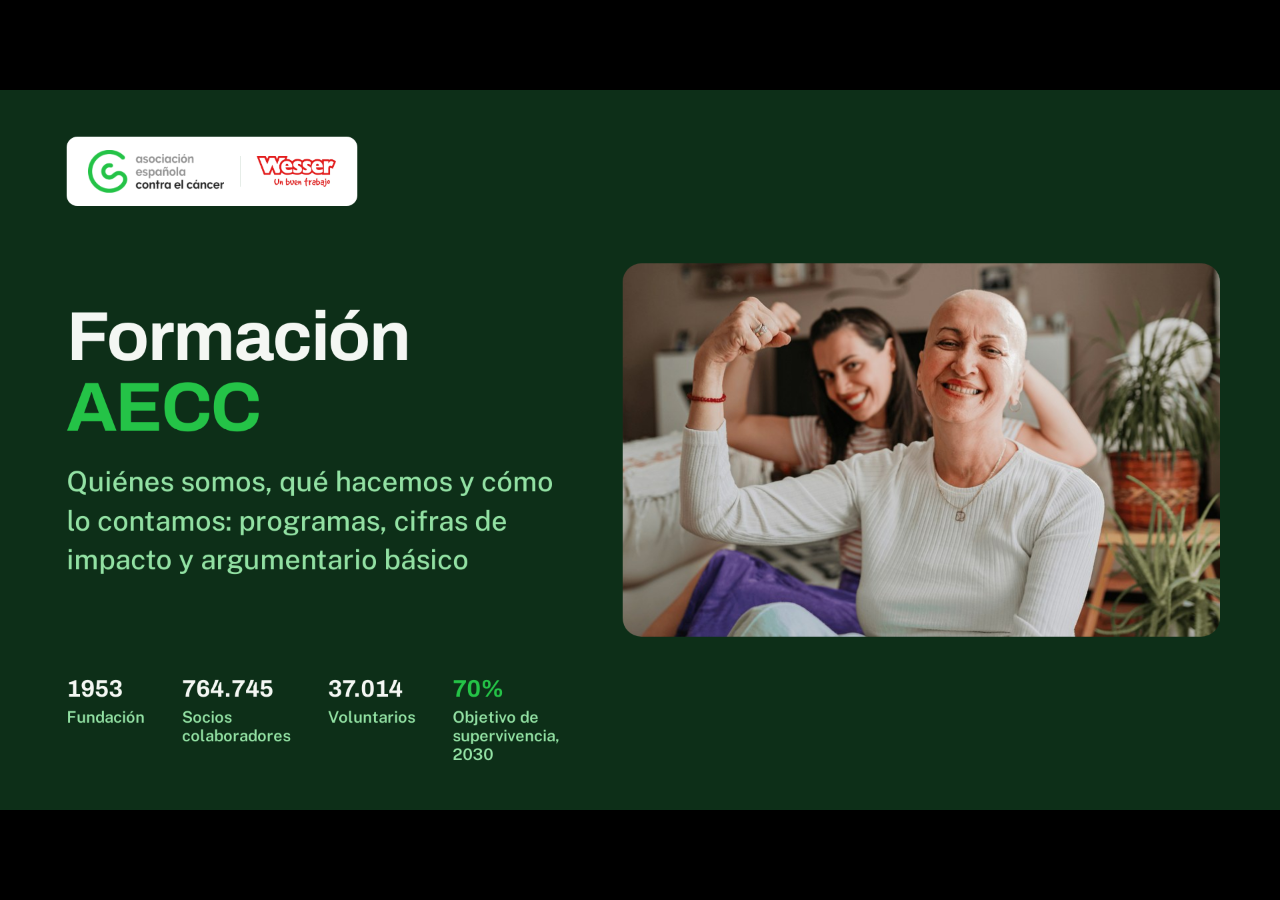
